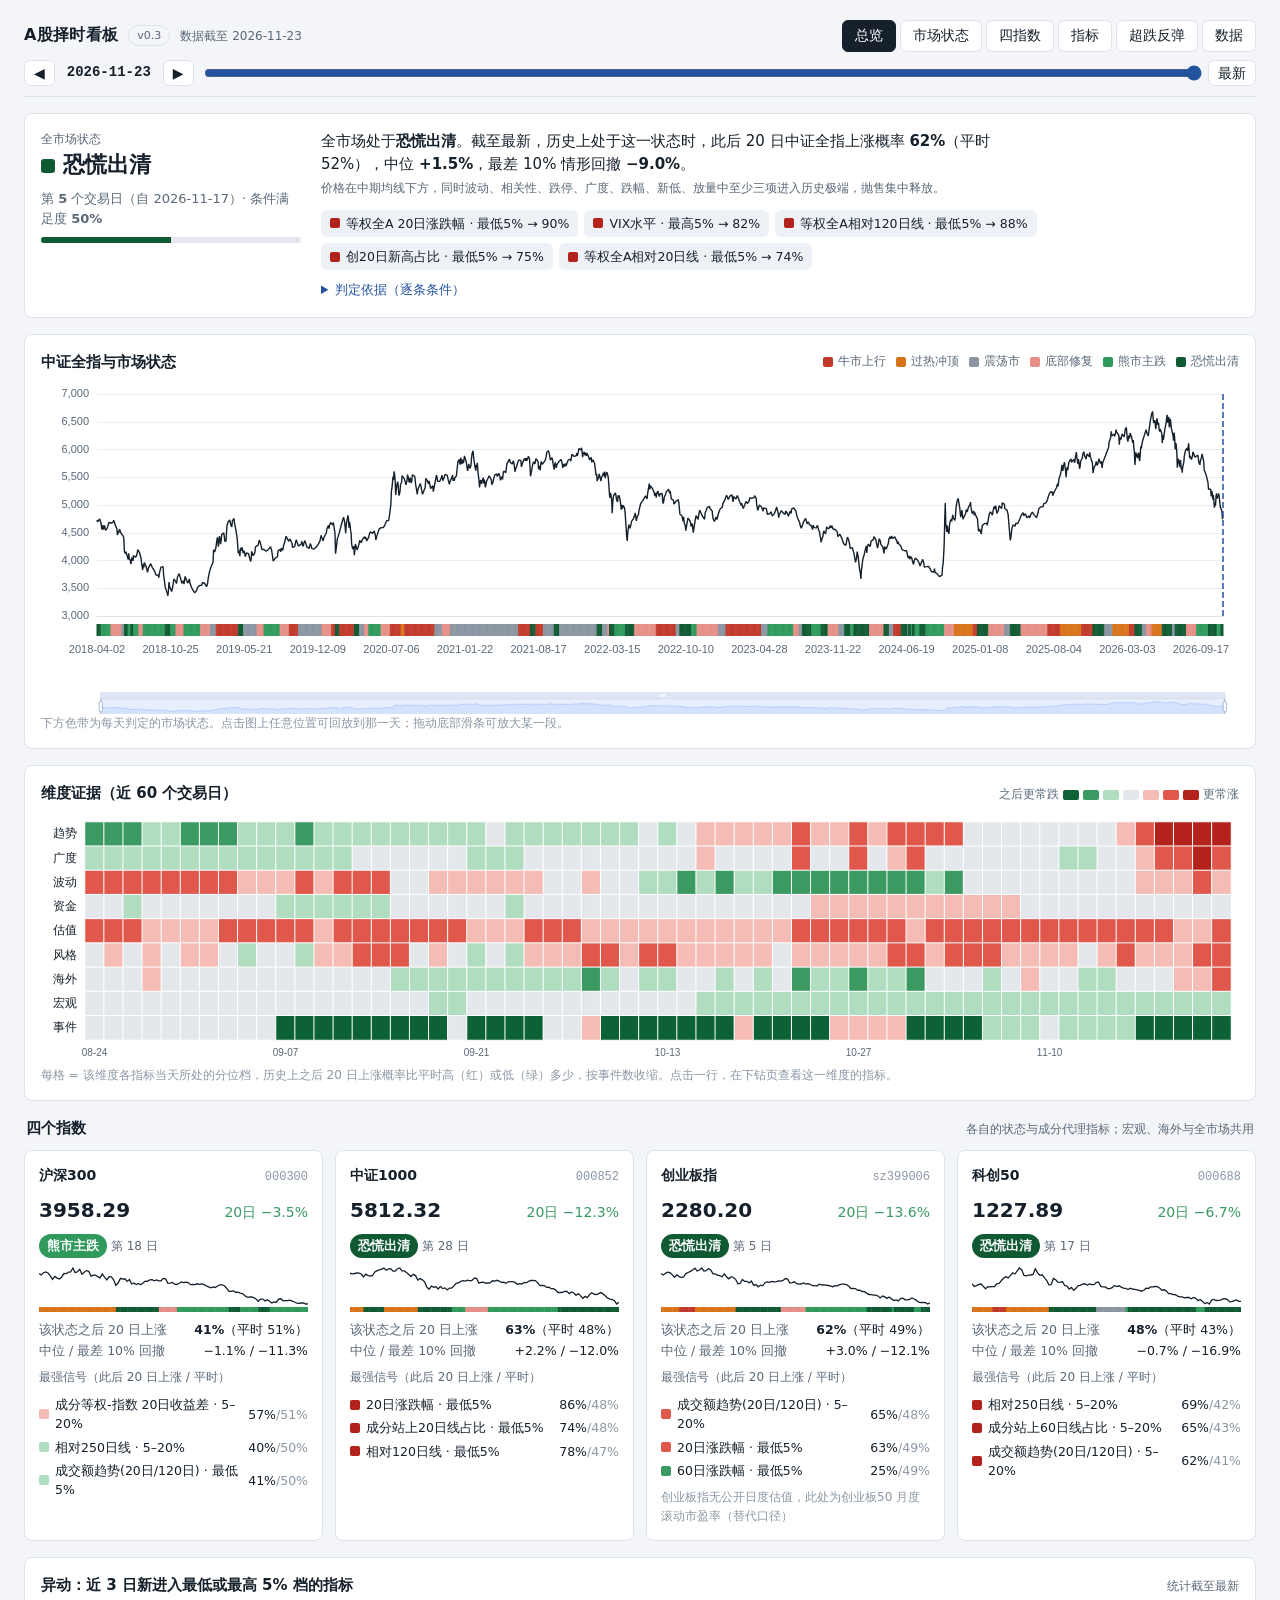
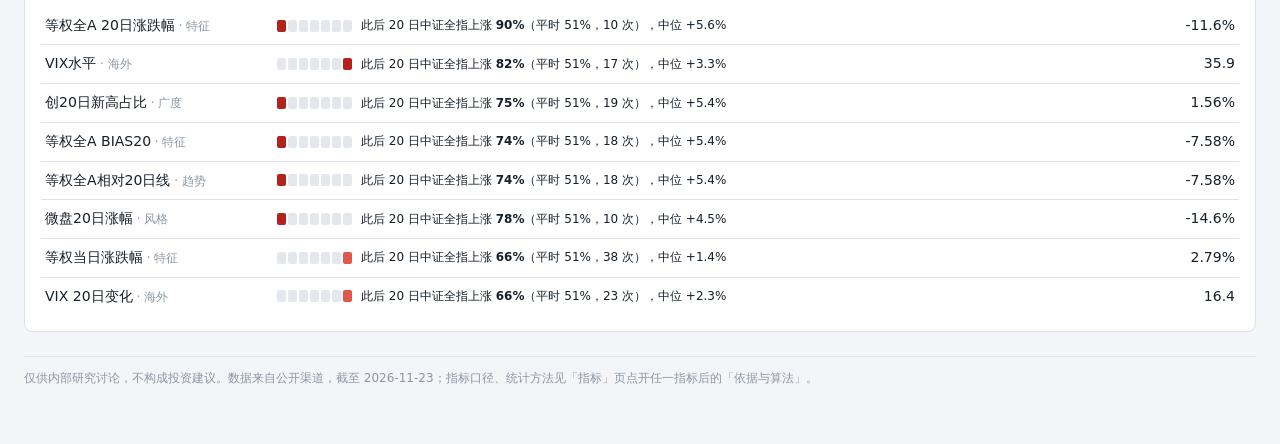
==== offline.html @ 50130720 "加入离线版 offline.html，网页顶部加“下载离线版” offline.html 是单文件（内嵌数据和图表库），下载后用浏览器直接打开，不需要联网。  Co-Authored-By: Clau" ====
<!doctype html>
<html lang="zh-CN"><head><meta charset="utf-8"><meta name="viewport" content="width=device-width, initial-scale=1, viewport-fit=cover"><title>A股择时看板</title>
<meta name="claude:viewport-fit-sides" content="cover">
<meta name="robots" content="noindex, nofollow">
<style>
/* Layout: 交易台晨会简报。顶部固定日期轨（回放滑块），总览 = 结论条 → 全市场走势与状态色带 → 维度证据热力图 → 四指数卡 → 异动；指标下钻为独立视图。
   页面初始 HTML 里已有当天的静态图（SVG），脚本正常时换成可交互的图。 */
:root {
  --bg: #f3f5f8; --panel: #ffffff; --ink: #15202b; --muted: #5a6877; --faint: #8b97a4; --line: #dde3ea; --hover: #eef2f7;
  --accent: #23529f;
  --up3: #b4231b; --up2: #e0574c; --up1: #f5bcb5; --flat: #e4e8ed; --dn1: #b0dcc0; --dn2: #3a9a62; --dn3: #0c6236;
  --st-bull: #c0392b; --st-overheat: #d9731a; --st-range: #8a95a1; --st-bottom_repair: #e58f86; --st-bear: #2f9a5c; --st-panic: #0f5a33;
  --font-ui: "PingFang SC", "Hiragino Sans GB", "Microsoft YaHei", "Noto Sans CJK SC", "Source Han Sans SC", system-ui, sans-serif;
  --font-num: "SF Mono", "Menlo", "Consolas", "Roboto Mono", ui-monospace, monospace;
  --r: 8px;
}
@media (prefers-color-scheme: dark) { :root:not([data-theme="light"]) {
  --bg: #0d1217; --panel: #151c24; --ink: #e5eaf0; --muted: #9aa7b4; --faint: #6c7a88; --line: #253140; --hover: #1c2530;
  --accent: #7fa6ea;
  --up3: #ff6a5c; --up2: #e0584c; --up1: #6e2c28; --flat: #26303b; --dn1: #1f4a34; --dn2: #36a067; --dn3: #6fd39b;
  --st-bull: #e0584c; --st-overheat: #e88a3a; --st-range: #7c8894; --st-bottom_repair: #c97b74; --st-bear: #36a067; --st-panic: #1f7a4a;
  color-scheme: dark } }
:root[data-theme="dark"] {
  --bg: #0d1217; --panel: #151c24; --ink: #e5eaf0; --muted: #9aa7b4; --faint: #6c7a88; --line: #253140; --hover: #1c2530;
  --accent: #7fa6ea;
  --up3: #ff6a5c; --up2: #e0584c; --up1: #6e2c28; --flat: #26303b; --dn1: #1f4a34; --dn2: #36a067; --dn3: #6fd39b;
  --st-bull: #e0584c; --st-overheat: #e88a3a; --st-range: #7c8894; --st-bottom_repair: #c97b74; --st-bear: #36a067; --st-panic: #1f7a4a;
  color-scheme: dark }
* { box-sizing: border-box }
body { background: var(--bg); color: var(--ink); font-family: var(--font-ui); font-size: 14px; line-height: 1.55;
  padding-left: max(16px, env(safe-area-inset-left, 0px)); padding-right: max(16px, env(safe-area-inset-right, 0px)); padding-block: 0 48px }
body::before { content: ""; position: fixed; inset: 0 0 auto; height: env(safe-area-inset-top, 0px); z-index: 10; background: var(--bg) }
.wrap { max-width: 1280px; margin: 0 auto; display: grid; gap: 16px }
main > section.wrap { width: 100%; max-width: none; margin: 0 }
.num { font-variant-numeric: tabular-nums }
.mono { font-family: var(--font-num); font-variant-numeric: tabular-nums }
.muted { color: var(--muted) } .faint { color: var(--faint) } .small { font-size: 12px }
h2 { font-size: 15px; font-weight: 600; margin: 0; text-wrap: balance }
.panel { background: var(--panel); border: 1px solid var(--line); border-radius: var(--r); padding: 16px; min-width: 0 }
.panel-head { display: flex; align-items: baseline; justify-content: space-between; gap: 12px; flex-wrap: wrap; margin-bottom: 10px }
button, select { font: inherit; color: inherit }
button:focus-visible, select:focus-visible, input:focus-visible, [tabindex]:focus-visible { outline: 2px solid var(--accent); outline-offset: 2px }
.svg-scroll { overflow-x: auto; -webkit-overflow-scrolling: touch }
.svg-scroll svg { display: block }

/* 提示条 */
.guard { max-width: 1280px; margin: 12px auto 0; border: 1px solid var(--up2); background: var(--panel); border-radius: var(--r); padding: 12px 16px; font-size: 13.5px }
.guard ul { margin: 6px 0; padding-left: 20px; font-family: var(--font-num); font-size: 12px; color: var(--muted) }
.static-note { max-width: 1280px; margin: 12px auto 0; font-size: 13px; color: var(--muted); border: 1px dashed var(--line); border-radius: var(--r); padding: 8px 12px }
.chart-err { font-size: 12.5px; color: var(--up3); padding: 6px 0 }

/* 日期轨 */
.rail { position: sticky; top: env(safe-area-inset-top, 0px); z-index: 5; background: var(--bg); padding-block: 12px 10px; border-bottom: 1px solid var(--line) }
.rail-inner { max-width: 1280px; margin: 0 auto; display: grid; gap: 8px }
.rail-top { display: flex; align-items: center; gap: 10px; flex-wrap: wrap }
.brand { font-weight: 700; font-size: 16px; letter-spacing: .02em }
.tag-draft { font-size: 11px; color: var(--muted); border: 1px solid var(--line); border-radius: 999px; padding: 1px 8px }
.dl-off { font-size: 12px; color: var(--accent); text-decoration: none; border: 1px solid var(--line); border-radius: 999px; padding: 1px 9px; white-space: nowrap }
.dl-off:hover { background: var(--hover) }
.tabs { display: flex; gap: 4px; margin-left: auto; flex-wrap: wrap }
.tabs button { border: 1px solid var(--line); background: var(--panel); border-radius: 6px; padding: 4px 12px; cursor: pointer }
.tabs button[aria-selected="true"] { background: var(--ink); color: var(--panel); border-color: var(--ink) }
.replay { display: grid; grid-template-columns: auto auto auto minmax(0, 1fr) auto; align-items: center; gap: 8px }
.replay .btn { border: 1px solid var(--line); background: var(--panel); border-radius: 6px; padding: 3px 9px; cursor: pointer; line-height: 1.3 }
.replay .btn:hover { background: var(--hover) }
.replay input[type=range] { width: 100%; accent-color: var(--accent) }
.date-label { font-family: var(--font-num); font-weight: 600; min-width: 92px; text-align: center }
.replay-flag { grid-column: 1 / -1; font-size: 12px; color: var(--accent) }
@media (max-width: 560px) {
  .rail { padding-block: 8px 6px }
  .rail-top .asof-txt, .tag-draft { display: none }
  .brand { font-size: 15px }
  .tabs { margin-left: 0; width: 100%; overflow-x: auto; flex-wrap: nowrap }
  .tabs button { padding: 2px 9px; font-size: 12.5px; white-space: nowrap }
  .replay { gap: 6px }
  .replay .btn { padding: 2px 7px }
  .date-label { min-width: 84px; font-size: 12.5px }
}

/* 结论条 */
.verdict { display: grid; grid-template-columns: minmax(0, 260px) minmax(0, 1fr); gap: 20px; align-items: start }
@media (max-width: 760px) { .verdict { grid-template-columns: 1fr } }
.state-chip { display: inline-flex; align-items: center; gap: 8px; font-size: 22px; font-weight: 700 }
.state-chip i { width: 14px; height: 14px; border-radius: 3px; display: inline-block }
.state-meta { margin-top: 6px; color: var(--muted); font-size: 13px }
.conf { height: 6px; background: var(--flat); border-radius: 3px; margin-top: 8px; overflow: hidden }
.conf b { display: block; height: 100% }
.lead { font-size: 15px; max-width: 72ch }
.tags { display: flex; flex-wrap: wrap; gap: 6px; margin-top: 10px }
.sig { display: inline-flex; align-items: center; gap: 6px; border-radius: 6px; padding: 3px 8px; font-size: 12.5px; border: 1px solid transparent; background: var(--hover) }
.js .sig { cursor: pointer }
.sig:hover { border-color: var(--line) }
.sw { width: 10px; height: 10px; border-radius: 2px; flex: none; display: inline-block }
details.why { margin-top: 10px; font-size: 13px }
details.why summary { cursor: pointer; color: var(--accent) }
.cl { display: grid; gap: 4px; margin-top: 8px }
.cl div { display: grid; grid-template-columns: 18px 1fr auto; gap: 6px; align-items: baseline }
.ok { color: var(--up3) } .no { color: var(--faint) }

/* 图 */
.chart { width: 100%; min-height: 120px }
.chart.mkt { height: 330px }
.chart.heat { height: 250px }
.chart.sm { height: 280px }
.chart.bars { height: 260px }
.static .chart { height: auto }
.legend { display: flex; flex-wrap: wrap; gap: 10px; font-size: 12px; color: var(--muted) }
.legend span { display: inline-flex; align-items: center; gap: 5px }
.legend i { width: 10px; height: 10px; border-radius: 2px; display: inline-block }
.ramp { display: inline-flex; align-items: center; gap: 4px; font-size: 12px; color: var(--muted); flex-wrap: wrap }
.ramp i { display: inline-block; width: 16px; height: 10px; border-radius: 2px }

/* 指数卡 */
.quad { display: grid; grid-template-columns: repeat(4, minmax(0, 1fr)); gap: 12px }
@media (max-width: 1100px) { .quad { grid-template-columns: repeat(2, minmax(0, 1fr)) } }
@media (max-width: 600px) { .quad { grid-template-columns: 1fr } }
.card { background: var(--panel); border: 1px solid var(--line); border-radius: var(--r); padding: 14px; display: grid; gap: 8px; align-content: start; min-width: 0 }
.card-top { display: flex; justify-content: space-between; align-items: baseline; gap: 8px }
.card-name { font-weight: 600 }
.big { font-size: 20px; font-weight: 600 }
.pill { display: inline-flex; align-items: center; gap: 6px; font-size: 12.5px; font-weight: 600; padding: 2px 8px; border-radius: 999px; color: #fff }
.kv { display: grid; grid-template-columns: auto 1fr; gap: 2px 10px; font-size: 12.5px; margin: 0 }
.kv dt { color: var(--muted) } .kv dd { margin: 0; text-align: right }
.spark { width: 100%; height: 46px; display: block }
.sigs { display: grid; gap: 4px; font-size: 12.5px }
.sigs div { display: grid; grid-template-columns: 10px minmax(0, 1fr) auto; gap: 6px; align-items: center }

/* 分位档标尺 */
.ruler { display: inline-grid; grid-template-columns: repeat(7, 9px); gap: 2px; vertical-align: middle }
.ruler i { height: 12px; border-radius: 2px; background: var(--flat) }
.ruler.lg { grid-template-columns: repeat(7, minmax(0, 1fr)); width: 100%; max-width: 360px }
.ruler.lg i { height: 22px; display: grid; place-items: center; font-size: 10.5px; color: var(--muted); font-style: normal }
.ruler.lg i.on { color: #fff; font-weight: 600 }

/* 异动 */
.mv { display: grid; grid-template-columns: minmax(0, 220px) 72px minmax(0, 1fr) auto; gap: 12px; align-items: center; padding: 8px 4px; border-top: 1px solid var(--line) }
.js .mv { cursor: pointer }
.mv:first-child { border-top: 0 }
.mv:hover { background: var(--hover) }
@media (max-width: 700px) { .mv { grid-template-columns: minmax(0, 1fr) auto; } .mv .mv-text { grid-column: 1 / -1 } .mv .mv-val { display: none } }
.empty { color: var(--muted); padding: 8px 0 }

/* 下钻 */
.drill-ctl { display: flex; flex-wrap: wrap; gap: 10px; align-items: center }
.drill-ctl select { border: 1px solid var(--line); background: var(--panel); border-radius: 6px; padding: 5px 8px; max-width: 100% }
.seg { display: inline-flex; border: 1px solid var(--line); border-radius: 6px; overflow: hidden }
.seg button { border: 0; background: var(--panel); padding: 4px 12px; cursor: pointer }
.seg button[aria-pressed="true"] { background: var(--accent); color: var(--panel) }
.dims { display: flex; flex-wrap: wrap; gap: 6px }
.dims button { border: 1px solid var(--line); background: var(--panel); border-radius: 999px; padding: 2px 10px; cursor: pointer; font-size: 12.5px }
.dims button[aria-pressed="true"] { border-color: var(--accent); color: var(--accent); font-weight: 600 }
.ihead { display: grid; grid-template-columns: minmax(0, 1fr) minmax(0, 360px); gap: 20px; align-items: start }
@media (max-width: 860px) { .ihead { grid-template-columns: 1fr } }
.iname { font-size: 20px; font-weight: 700 }
.ival { font-size: 28px; font-weight: 600; margin-top: 4px }
.reading { display: grid; gap: 6px; font-size: 13px }
.reading div { display: grid; grid-template-columns: 76px 1fr; gap: 8px }
.stars { color: var(--accent); letter-spacing: 2px }
.badge { font-size: 11px; border: 1px solid var(--accent); color: var(--accent); border-radius: 4px; padding: 0 5px; margin-left: 6px }
.grid2 { display: grid; grid-template-columns: minmax(0, 1fr) minmax(0, 1fr); gap: 16px }
@media (max-width: 860px) { .grid2 { grid-template-columns: 1fr } }
.method { white-space: pre-wrap; font-size: 12.5px; color: var(--muted); max-width: 90ch }
.section-title { font-size: 13px; color: var(--muted); padding: 0 2px }
.foot { max-width: 1280px; margin: 24px auto 0; font-size: 12px; color: var(--faint); border-top: 1px solid var(--line); padding-top: 12px }
/* 表格与新页面 */
.tw { overflow-x: auto; -webkit-overflow-scrolling: touch }
.tbl { border-collapse: collapse; width: 100%; font-size: 13px; font-variant-numeric: tabular-nums }
.tbl th, .tbl td { border-bottom: 1px solid var(--line); padding: 6px 8px; text-align: left; vertical-align: top }
.tbl th { color: var(--muted); font-weight: 600; white-space: nowrap; font-size: 12px }
.tbl.small-tbl { font-size: 12px }
.tbl.nowrap td, .tbl.nowrap th { white-space: nowrap; padding: 6px 4px; font-size: 11.5px }
.cks { display: grid; grid-template-columns: repeat(auto-fill, minmax(300px, 1fr)); gap: 12px }
.ck { border: 1px solid var(--line); border-radius: var(--r); padding: 10px 12px; display: grid; gap: 6px; align-content: start }
.ck.cur { border-color: var(--accent); box-shadow: inset 3px 0 0 var(--accent) }
.ck-head { display: flex; flex-wrap: wrap; gap: 8px; align-items: center }
.ck ul { list-style: none; margin: 0; padding: 0; display: grid; gap: 3px; font-size: 13px }
.ck li { display: grid; grid-template-columns: 16px minmax(0, 1fr) auto; gap: 6px; align-items: baseline }
.ck li.hit .mk { color: var(--up3) } .ck li.miss { color: var(--muted) } .ck li.miss .mk { color: var(--faint) }
.verdicts { margin: 0; padding-left: 0; list-style: none; display: grid; gap: 6px; font-size: 13.5px }
.ix { display: grid; gap: 10px }
.ix-head { display: flex; flex-wrap: wrap; gap: 10px; align-items: center }
.ix-head h3 { margin: 0; font-size: 17px }
.ix-grid { display: grid; grid-template-columns: minmax(0, 1.4fr) minmax(0, 1fr); gap: 18px }
@media (max-width: 1000px) { .ix-grid { grid-template-columns: 1fr } }
.ix h4 { margin: 4px 0 8px; font-size: 13.5px; color: var(--muted); font-weight: 600 }
.icards { display: grid; grid-template-columns: repeat(auto-fill, minmax(230px, 1fr)); gap: 10px }
.icard { background: var(--panel); border: 1px solid var(--line); border-radius: var(--r); padding: 10px 12px; display: grid; gap: 4px; align-content: start; min-width: 0 }
.js .icard { cursor: pointer } .icard:hover { border-color: var(--accent) }
.ic-top { display: flex; justify-content: space-between; gap: 6px; align-items: baseline }
.ic-name { font-weight: 600; font-size: 13.5px }
.ic-val { font-size: 18px; font-weight: 600 }
.ic-foot { display: flex; flex-wrap: wrap; gap: 6px; align-items: center }
.tag { font-size: 11px; border: 1px solid var(--line); border-radius: 4px; padding: 0 5px; color: var(--muted) }
.tag.acc { border-color: var(--accent); color: var(--accent) }
.mini { width: 100%; height: 28px; display: block }
.kpis { display: grid; grid-template-columns: repeat(auto-fit, minmax(160px, 1fr)); gap: 12px }
.filters { display: flex; flex-wrap: wrap; gap: 12px; align-items: center; font-size: 13px }
.page-note { font-size: 12.5px; color: var(--muted) }
details.box > summary { cursor: pointer; color: var(--accent); font-size: 13.5px }
h3 { font-size: 15px; margin: 0 }
.back { border: 1px solid var(--line); background: var(--panel); border-radius: 6px; padding: 3px 10px; cursor: pointer }
[hidden] { display: none !important }
@media (prefers-reduced-motion: reduce) { * { transition: none !important; animation: none !important } }
</style>
</head><body>
<div id="guard" class="guard" role="alert" hidden></div>
<script>
/* 守护脚本：只用最基础的写法，旧浏览器也能运行。主脚本出错、图表库没加载、或者没有画出来时，在顶部写明原因。 */
(function () {
  var errs = [];
  window.__dashErrors = errs;
  function esc(s) { return String(s).replace(/[&<>]/g, function (c) { return c === '&' ? '&amp;' : c === '<' ? '&lt;' : '&gt;'; }); }
  function show() {
    var g = document.getElementById('guard');
    if (!g) { return; }
    var li = '';
    for (var i = 0; i < errs.length && i < 6; i++) { li += '<li>' + esc(errs[i]) + '</li>'; }
    g.innerHTML = '<b>交互功能没有正常运行。</b>下面是当天的静态图表，回放和切换指标暂时不能用。原因：<ul>' + li +
      '</ul>请用最新版 Chrome 或 Edge 打开这个页面；如果仍然这样，请把这条提示截图发给我们。';
    g.removeAttribute('hidden');
  }
  window.__dashShowGuard = show;
  window.onerror = function (msg, src, line, col) { errs.push(String(msg) + (line ? '（第 ' + line + ' 行）' : '')); show(); };
  setTimeout(function () {
    if (window.__dashReady) { return; }
    if (!errs.length) { errs.push(typeof window.echarts === 'undefined' ? '图表库没有加载' : '页面脚本没有运行完成'); }
    show();
  }, 8000);
})();
</script>

<div class="rail">
  <div class="rail-inner">
    <div class="rail-top">
      <span class="brand">A股择时看板</span><span class="tag-draft">v0.3</span>
      <span class="muted small asof-txt">数据截至 2026-11-23</span>
      <div class="tabs" role="tablist" id="tabs" hidden>
        <button role="tab" id="tab-overview" aria-selected="true" data-view="overview">总览</button>
        <button role="tab" id="tab-state" aria-selected="false" data-view="state">市场状态</button>
        <button role="tab" id="tab-indices" aria-selected="false" data-view="indices">四指数</button>
        <button role="tab" id="tab-inds" aria-selected="false" data-view="inds">指标</button>
        <button role="tab" id="tab-oversold" aria-selected="false" data-view="oversold">超跌反弹</button>
        <button role="tab" id="tab-data" aria-selected="false" data-view="data">数据</button>
      </div>
    </div>
    <div class="replay" id="replay" hidden>
      <button class="btn" id="prev" aria-label="前一个交易日">◀</button>
      <span class="date-label" id="dlabel">2026-11-23</span>
      <button class="btn" id="next" aria-label="后一个交易日">▶</button>
      <input type="range" id="slider" min="0" max="1" value="1" aria-label="回放日期">
      <button class="btn" id="latest">最新</button>
      <span class="replay-flag" id="rflag" hidden>回放中：只用当天可得的数据，统计<b id="rq"></b></span>
    </div>
  </div>
</div>
<div class="static-note" id="staticnote">当前显示的是 <b>2026-11-23</b> 的静态图表。回放、悬浮提示和切换指标需要页面脚本运行：请用浏览器（Chrome / Edge 最新版）打开本页面。</div>

<main class="wrap static" id="main" style="margin-top:16px">
  <!-- 总览 -->
  <section id="view-overview" class="wrap">
    <div class="panel verdict">
      <div>
        <div class="small muted">全市场状态</div>
        <div class="state-chip" id="vchip"><i style="background:var(--st-panic)"></i>恐慌出清</div>
        <div class="state-meta" id="vmeta">第 <b class="num">5</b> 个交易日（自 2026-11-17）· 条件满足度 <b class="num">50%</b></div>
        <div class="conf" title="条件满足度"><b id="vconf" style="width:50%;background:var(--st-panic)"></b></div>
      </div>
      <div>
        <div class="lead" id="vlead">全市场处于<b>恐慌出清</b>。截至最新，历史上处于这一状态时，此后 20 日中证全指上涨概率 <b class="num">62%</b>（平时 52%），中位 <b class="num">+1.5%</b>，最差 10% 情形回撤 <b class="num">−9.0%</b>。<br><span class="small muted">价格在中期均线下方，同时波动、相关性、跌停、广度、跌幅、新低、放量中至少三项进入历史极端，抛售集中释放。</span></div>
        <div class="tags" id="vtags"><span class="sig" data-id="ret20_ew"><span class="sw" style="background:var(--up3)"></span>等权全A 20日涨跌幅 · 最低5% → 90%</span><span class="sig" data-id="vix_level"><span class="sw" style="background:var(--up3)"></span>VIX水平 · 最高5% → 82%</span><span class="sig" data-id="ew_ma120_pos"><span class="sw" style="background:var(--up3)"></span>等权全A相对120日线 · 最低5% → 88%</span><span class="sig" data-id="new_high_20"><span class="sw" style="background:var(--up3)"></span>创20日新高占比 · 最低5% → 75%</span><span class="sig" data-id="ew_ma20_pos"><span class="sw" style="background:var(--up3)"></span>等权全A相对20日线 · 最低5% → 74%</span></div>
        <details class="why" id="vwhy"><summary>判定依据（逐条条件）</summary><div class="cl" id="vcl"><div><span class="ok">✓</span><span>加权全A在60日线下方<span class="faint small">（必要）</span></span><span class="mono small">-0.119</span></div><div><span class="no">✗</span><span>全A 20日波动率处于近5年最高10%<span class="faint small">（可选）</span></span><span class="mono small">0.879</span></div><div><span class="ok">✓</span><span>个股平均相关性处于最高10%（同涨同跌）<span class="faint small">（可选）</span></span><span class="mono small">0.902</span></div><div><span class="no">✗</span><span>跌停占比处于最高5%<span class="faint small">（可选）</span></span><span class="mono small">0.287</span></div><div><span class="ok">✓</span><span>站上20日线占比处于最低10%<span class="faint small">（可选）</span></span><span class="mono small">0.025</span></div><div><span class="ok">✓</span><span>等权全A 20日涨跌幅处于最低10%<span class="faint small">（可选）</span></span><span class="mono small">0.031</span></div><div><span class="no">✗</span><span>创20日新低占比处于最高10%<span class="faint small">（可选）</span></span><span class="mono small">0.597</span></div><div><span class="no">✗</span><span>成交额相对20日均值放大到最高10%<span class="faint small">（可选）</span></span><span class="mono small">0.436</span></div><div class="small muted" style="grid-template-columns:1fr">必要条件全部满足，可选条件至少 3 项（当前 3 项）。</div></div></details>
      </div>
    </div>

    <div class="panel">
      <div class="panel-head"><h2>中证全指与市场状态</h2><div class="legend" id="slegend"><span><i style="background:var(--st-bull)"></i>牛市上行</span><span><i style="background:var(--st-overheat)"></i>过热冲顶</span><span><i style="background:var(--st-range)"></i>震荡市</span><span><i style="background:var(--st-bottom_repair)"></i>底部修复</span><span><i style="background:var(--st-bear)"></i>熊市主跌</span><span><i style="background:var(--st-panic)"></i>恐慌出清</span></div></div>
      <div id="cmkt" class="chart mkt"><div class="svg-scroll"><div style="min-width:640px"><svg viewBox="0 0 1100 300" width="100%" role="img" aria-label="中证全指走势与市场状态" style="display:block;font-size:11px"><line x1="56" x2="1086" y1="182.9" y2="182.9" style="stroke:var(--line)"/><text x="50" y="186.9" text-anchor="end" style="fill:var(--muted)">4,000</text><line x1="56" x2="1086" y1="121.6" y2="121.6" style="stroke:var(--line)"/><text x="50" y="125.6" text-anchor="end" style="fill:var(--muted)">5,000</text><line x1="56" x2="1086" y1="60.3" y2="60.3" style="stroke:var(--line)"/><text x="50" y="64.3" text-anchor="end" style="fill:var(--muted)">6,000</text><rect x="56.0" y="240" width="3.9" height="12" style="fill:var(--st-panic)"/><rect x="59.9" y="240" width="8.8" height="12" style="fill:var(--st-bear)"/><rect x="68.8" y="240" width="9.8" height="12" style="fill:var(--st-bottom_repair)"/><rect x="78.6" y="240" width="2.5" height="12" style="fill:var(--st-range)"/><rect x="81.1" y="240" width="3.4" height="12" style="fill:var(--st-panic)"/><rect x="84.5" y="240" width="2.5" height="12" style="fill:var(--st-bear)"/><rect x="87.0" y="240" width="2.5" height="12" style="fill:var(--st-panic)"/><rect x="89.4" y="240" width="4.9" height="12" style="fill:var(--st-bear)"/><rect x="94.3" y="240" width="3.9" height="12" style="fill:var(--st-bottom_repair)"/><rect x="98.3" y="240" width="20.1" height="12" style="fill:var(--st-bear)"/><rect x="118.4" y="240" width="4.9" height="12" style="fill:var(--st-panic)"/><rect x="123.3" y="240" width="4.9" height="12" style="fill:var(--st-bear)"/><rect x="128.2" y="240" width="7.4" height="12" style="fill:var(--st-bottom_repair)"/><rect x="135.6" y="240" width="15.2" height="12" style="fill:var(--st-bear)"/><rect x="150.8" y="240" width="8.8" height="12" style="fill:var(--st-bottom_repair)"/><rect x="159.7" y="240" width="5.4" height="12" style="fill:var(--st-range)"/><rect x="165.1" y="240" width="20.1" height="12" style="fill:var(--st-bull)"/><rect x="185.2" y="240" width="4.9" height="12" style="fill:var(--st-panic)"/><rect x="190.2" y="240" width="12.3" height="12" style="fill:var(--st-range)"/><rect x="202.4" y="240" width="6.4" height="12" style="fill:var(--st-bottom_repair)"/><rect x="208.8" y="240" width="14.7" height="12" style="fill:var(--st-bear)"/><rect x="223.6" y="240" width="8.4" height="12" style="fill:var(--st-bottom_repair)"/><rect x="231.9" y="240" width="8.4" height="12" style="fill:var(--st-bull)"/><rect x="240.3" y="240" width="21.6" height="12" style="fill:var(--st-range)"/><rect x="261.9" y="240" width="8.8" height="12" style="fill:var(--st-bottom_repair)"/><rect x="270.7" y="240" width="3.4" height="12" style="fill:var(--st-bull)"/><rect x="274.2" y="240" width="3.9" height="12" style="fill:var(--st-panic)"/><rect x="278.1" y="240" width="13.3" height="12" style="fill:var(--st-bull)"/><rect x="291.4" y="240" width="4.9" height="12" style="fill:var(--st-panic)"/><rect x="296.3" y="240" width="4.4" height="12" style="fill:var(--st-range)"/><rect x="300.7" y="240" width="3.9" height="12" style="fill:var(--st-bottom_repair)"/><rect x="304.7" y="240" width="11.3" height="12" style="fill:var(--st-bear)"/><rect x="316.0" y="240" width="8.4" height="12" style="fill:var(--st-bottom_repair)"/><rect x="324.3" y="240" width="9.8" height="12" style="fill:var(--st-bull)"/><rect x="334.1" y="240" width="3.4" height="12" style="fill:var(--st-overheat)"/><rect x="337.6" y="240" width="27.5" height="12" style="fill:var(--st-bull)"/><rect x="365.1" y="240" width="6.9" height="12" style="fill:var(--st-range)"/><rect x="372.0" y="240" width="7.4" height="12" style="fill:var(--st-bottom_repair)"/><rect x="379.3" y="240" width="62.4" height="12" style="fill:var(--st-range)"/><rect x="441.8" y="240" width="10.8" height="12" style="fill:var(--st-bull)"/><rect x="452.6" y="240" width="4.9" height="12" style="fill:var(--st-panic)"/><rect x="457.5" y="240" width="6.9" height="12" style="fill:var(--st-bull)"/><rect x="464.4" y="240" width="9.8" height="12" style="fill:var(--st-range)"/><rect x="474.2" y="240" width="4.9" height="12" style="fill:var(--st-panic)"/><rect x="479.1" y="240" width="34.4" height="12" style="fill:var(--st-range)"/><rect x="513.5" y="240" width="4.9" height="12" style="fill:var(--st-panic)"/><rect x="518.4" y="240" width="4.9" height="12" style="fill:var(--st-range)"/><rect x="523.3" y="240" width="1.5" height="12" style="fill:var(--st-bottom_repair)"/><rect x="524.8" y="240" width="4.9" height="12" style="fill:var(--st-panic)"/><rect x="529.7" y="240" width="9.8" height="12" style="fill:var(--st-bear)"/><rect x="539.5" y="240" width="8.4" height="12" style="fill:var(--st-panic)"/><rect x="547.9" y="240" width="19.7" height="12" style="fill:var(--st-bottom_repair)"/><rect x="567.6" y="240" width="18.2" height="12" style="fill:var(--st-bull)"/><rect x="585.7" y="240" width="3.4" height="12" style="fill:var(--st-range)"/><rect x="589.2" y="240" width="10.8" height="12" style="fill:var(--st-panic)"/><rect x="600.0" y="240" width="4.9" height="12" style="fill:var(--st-bear)"/><rect x="604.9" y="240" width="19.7" height="12" style="fill:var(--st-bottom_repair)"/><rect x="624.6" y="240" width="6.9" height="12" style="fill:var(--st-range)"/><rect x="631.4" y="240" width="32.4" height="12" style="fill:var(--st-bull)"/><rect x="663.9" y="240" width="5.9" height="12" style="fill:var(--st-range)"/><rect x="669.8" y="240" width="23.6" height="12" style="fill:var(--st-bear)"/><rect x="693.4" y="240" width="4.9" height="12" style="fill:var(--st-bottom_repair)"/><rect x="698.3" y="240" width="2.9" height="12" style="fill:var(--st-range)"/><rect x="701.2" y="240" width="8.4" height="12" style="fill:var(--st-panic)"/><rect x="709.6" y="240" width="8.8" height="12" style="fill:var(--st-bear)"/><rect x="718.4" y="240" width="6.4" height="12" style="fill:var(--st-panic)"/><rect x="724.8" y="240" width="9.8" height="12" style="fill:var(--st-bottom_repair)"/><rect x="734.6" y="240" width="4.9" height="12" style="fill:var(--st-range)"/><rect x="739.6" y="240" width="0.6" height="12" style="fill:var(--st-bear)"/><rect x="740.0" y="240" width="5.4" height="12" style="fill:var(--st-panic)"/><rect x="745.5" y="240" width="2.9" height="12" style="fill:var(--st-bear)"/><rect x="748.4" y="240" width="14.3" height="12" style="fill:var(--st-panic)"/><rect x="762.7" y="240" width="13.3" height="12" style="fill:var(--st-bottom_repair)"/><rect x="775.9" y="240" width="4.9" height="12" style="fill:var(--st-panic)"/><rect x="780.8" y="240" width="3.9" height="12" style="fill:var(--st-range)"/><rect x="784.8" y="240" width="6.9" height="12" style="fill:var(--st-bull)"/><rect x="791.6" y="240" width="5.9" height="12" style="fill:var(--st-panic)"/><rect x="797.5" y="240" width="0.6" height="12" style="fill:var(--st-range)"/><rect x="798.0" y="240" width="2.9" height="12" style="fill:var(--st-panic)"/><rect x="801.0" y="240" width="1.0" height="12" style="fill:var(--st-bear)"/><rect x="802.0" y="240" width="2.5" height="12" style="fill:var(--st-panic)"/><rect x="804.4" y="240" width="4.4" height="12" style="fill:var(--st-bear)"/><rect x="808.8" y="240" width="5.4" height="12" style="fill:var(--st-panic)"/><rect x="814.2" y="240" width="17.2" height="12" style="fill:var(--st-bear)"/><rect x="831.4" y="240" width="8.8" height="12" style="fill:var(--st-bottom_repair)"/><rect x="840.3" y="240" width="17.2" height="12" style="fill:var(--st-overheat)"/><rect x="857.5" y="240" width="3.9" height="12" style="fill:var(--st-bull)"/><rect x="861.4" y="240" width="10.3" height="12" style="fill:var(--st-panic)"/><rect x="871.7" y="240" width="14.3" height="12" style="fill:var(--st-bottom_repair)"/><rect x="886.0" y="240" width="5.4" height="12" style="fill:var(--st-range)"/><rect x="891.4" y="240" width="9.8" height="12" style="fill:var(--st-panic)"/><rect x="901.2" y="240" width="24.6" height="12" style="fill:var(--st-bottom_repair)"/><rect x="925.8" y="240" width="11.8" height="12" style="fill:var(--st-bull)"/><rect x="937.6" y="240" width="19.2" height="12" style="fill:var(--st-overheat)"/><rect x="956.8" y="240" width="10.3" height="12" style="fill:var(--st-bull)"/><rect x="967.1" y="240" width="10.8" height="12" style="fill:var(--st-panic)"/><rect x="977.9" y="240" width="7.4" height="12" style="fill:var(--st-range)"/><rect x="985.3" y="240" width="15.2" height="12" style="fill:var(--st-overheat)"/><rect x="1000.5" y="240" width="4.9" height="12" style="fill:var(--st-bull)"/><rect x="1005.4" y="240" width="6.9" height="12" style="fill:var(--st-panic)"/><rect x="1012.3" y="240" width="3.9" height="12" style="fill:var(--st-range)"/><rect x="1016.2" y="240" width="4.9" height="12" style="fill:var(--st-bottom_repair)"/><rect x="1021.1" y="240" width="9.3" height="12" style="fill:var(--st-overheat)"/><rect x="1030.5" y="240" width="9.3" height="12" style="fill:var(--st-panic)"/><rect x="1039.8" y="240" width="2.5" height="12" style="fill:var(--st-range)"/><rect x="1042.3" y="240" width="10.3" height="12" style="fill:var(--st-panic)"/><rect x="1052.6" y="240" width="9.3" height="12" style="fill:var(--st-bottom_repair)"/><rect x="1061.9" y="240" width="10.8" height="12" style="fill:var(--st-bear)"/><rect x="1072.7" y="240" width="7.9" height="12" style="fill:var(--st-panic)"/><rect x="1080.6" y="240" width="3.4" height="12" style="fill:var(--st-bear)"/><rect x="1084.0" y="240" width="2.5" height="12" style="fill:var(--st-panic)"/><polyline points="56.0,138.0 56.5,140.3 57.0,141.4 57.5,141.3 58.0,138.3 58.5,137.1 58.9,139.3 59.4,140.7 59.9,143.4 60.4,148.7 60.9,146.2 61.4,144.0 61.9,148.8 62.4,150.0 62.9,144.1 63.4,144.3 63.9,149.6 64.4,149.3 64.8,149.4 65.3,147.1 65.8,147.9 66.3,143.2 66.8,140.9 67.3,141.3 67.8,139.9 68.3,142.0 68.8,141.5 69.3,139.5 69.8,141.2 70.3,142.8 70.7,140.9 71.2,138.4 71.7,138.3 72.2,141.8 72.7,143.3 73.2,145.2 73.7,145.5 74.2,147.8 74.7,155.1 75.2,150.2 75.7,152.9 76.1,151.9 76.6,148.3 77.1,148.4 77.6,149.7 78.1,153.1 78.6,154.2 79.1,151.3 79.6,154.9 80.1,156.0 80.6,159.6 81.1,173.0 81.6,171.1 82.0,175.5 82.5,173.3 83.0,175.6 83.5,175.7 84.0,179.3 84.5,181.9 85.0,175.1 85.5,180.5 86.0,179.0 86.5,182.8 87.0,186.8 87.5,185.6 87.9,179.6 88.4,178.4 88.9,183.3 89.4,177.4 89.9,176.5 90.4,177.3 90.9,177.9 91.4,179.3 91.9,180.7 92.4,177.0 92.9,174.9 93.3,170.9 93.8,170.8 94.3,172.8 94.8,174.1 95.3,176.1 95.8,175.9 96.3,180.4 96.8,186.0 97.3,189.5 97.8,193.5 98.3,187.0 98.8,190.8 99.2,185.1 99.7,184.2 100.2,184.2 100.7,185.2 101.2,190.5 101.7,192.3 102.2,196.1 102.7,194.3 103.2,190.8 103.7,192.8 104.2,191.7 104.6,191.8 105.1,186.4 105.6,186.5 106.1,187.7 106.6,190.8 107.1,192.6 107.6,193.0 108.1,190.2 108.6,194.3 109.1,196.0 109.6,195.3 110.1,199.1 110.5,199.2 111.0,200.1 111.5,198.1 112.0,199.0 112.5,202.0 113.0,197.8 113.5,195.0 114.0,195.3 114.5,190.2 115.0,191.6 115.5,189.7 116.0,191.9 116.4,189.6 116.9,198.7 117.4,198.7 117.9,198.9 118.4,212.4 118.9,211.3 119.4,214.5 119.9,217.6 120.4,216.2 120.9,221.9 121.4,216.4 121.8,206.7 122.3,211.5 122.8,211.3 123.3,211.6 123.8,212.2 124.3,217.2 124.8,215.0 125.3,211.9 125.8,210.5 126.3,203.4 126.8,203.8 127.3,204.5 127.7,205.6 128.2,206.4 128.7,208.4 129.2,204.1 129.7,200.9 130.2,202.2 130.7,199.0 131.2,197.4 131.7,195.7 132.2,201.6 132.7,200.6 133.2,201.0 133.6,208.1 134.1,208.4 134.6,207.8 135.1,205.1 135.6,209.0 136.1,207.1 136.6,200.5 137.1,199.4 137.6,200.8 138.1,205.3 138.6,205.3 139.0,207.9 139.5,206.5 140.0,206.1 140.5,203.3 141.0,207.9 141.5,208.2 142.0,210.0 142.5,212.7 143.0,213.1 143.5,215.3 144.0,214.0 144.5,215.9 144.9,216.7 145.4,218.6 145.9,217.7 146.4,219.8 146.9,220.5 147.4,215.4 147.9,212.7 148.4,213.1 148.9,211.6 149.4,212.1 149.9,210.4 150.4,212.0 150.8,208.6 151.3,208.8 151.8,210.3 152.3,207.5 152.8,206.3 153.3,209.1 153.8,209.0 154.3,207.8 154.8,207.5 155.3,208.2 155.8,209.6 156.2,211.9 156.7,212.1 157.2,207.7 157.7,202.7 158.2,200.5 158.7,196.3 159.2,195.6 159.7,198.1 160.2,190.5 160.7,190.3 161.2,189.6 161.7,190.2 162.1,184.8 162.6,171.2 163.1,172.9 163.6,173.5 164.1,173.5 164.6,169.7 165.1,165.6 165.6,161.1 166.1,157.3 166.6,156.6 167.1,167.6 167.6,159.7 168.0,155.9 168.5,160.2 169.0,164.9 169.5,161.4 170.0,154.3 170.5,154.4 171.0,154.5 171.5,152.8 172.0,152.3 172.5,156.9 173.0,162.2 173.4,159.6 173.9,162.1 174.4,153.0 174.9,144.3 175.4,143.7 175.9,140.4 176.4,138.3 176.9,139.1 177.4,138.0 177.9,137.8 178.4,143.7 178.9,144.2 179.3,145.9 179.8,139.2 180.3,137.9 180.8,139.3 181.3,136.5 181.8,141.6 182.3,144.3 182.8,142.4 183.3,151.1 183.8,154.7 184.3,158.8 184.8,157.0 185.2,175.1 185.7,172.2 186.2,174.6 186.7,178.2 187.2,169.1 187.7,172.3 188.2,174.0 188.7,168.3 189.2,166.9 189.7,174.7 190.2,176.3 190.6,172.3 191.1,173.6 191.6,178.7 192.1,179.5 192.6,174.5 193.1,173.1 193.6,173.1 194.1,174.7 194.6,175.3 195.1,176.9 195.6,180.0 196.1,180.1 196.5,184.1 197.0,181.1 197.5,172.9 198.0,174.5 198.5,174.0 199.0,177.6 199.5,177.6 200.0,177.3 200.5,173.9 201.0,167.8 201.5,165.6 201.9,165.4 202.4,168.1 202.9,168.5 203.4,166.0 203.9,168.0 204.4,160.4 204.9,160.5 205.4,163.2 205.9,164.5 206.4,163.3 206.9,170.8 207.4,170.7 207.8,171.9 208.3,172.0 208.8,170.8 209.3,168.9 209.8,169.3 210.3,169.3 210.8,172.8 211.3,170.7 211.8,174.7 212.3,173.1 212.8,170.7 213.3,169.2 213.7,168.7 214.2,168.9 214.7,167.8 215.2,169.8 215.7,171.5 216.2,175.3 216.7,179.3 217.2,183.6 217.7,184.6 218.2,182.1 218.7,184.7 219.1,180.3 219.6,182.2 220.1,180.8 220.6,179.9 221.1,178.7 221.6,172.2 222.1,172.2 222.6,172.2 223.1,171.4 223.6,170.6 224.1,173.3 224.6,169.3 225.0,170.0 225.5,170.4 226.0,171.6 226.5,166.9 227.0,165.8 227.5,163.7 228.0,161.1 228.5,159.8 229.0,156.1 229.5,156.6 230.0,158.5 230.5,156.3 230.9,156.4 231.4,161.7 231.9,161.0 232.4,159.1 232.9,158.5 233.4,161.2 233.9,160.4 234.4,163.8 234.9,168.4 235.4,167.0 235.9,169.8 236.3,168.8 236.8,167.6 237.3,164.7 237.8,163.2 238.3,159.8 238.8,162.1 239.3,163.2 239.8,163.3 240.3,166.9 240.8,166.9 241.3,165.0 241.8,166.8 242.2,167.0 242.7,165.2 243.2,161.7 243.7,163.9 244.2,166.0 244.7,167.4 245.2,163.8 245.7,162.3 246.2,161.0 246.7,162.8 247.2,161.7 247.7,162.7 248.1,168.2 248.6,168.0 249.1,168.3 249.6,167.3 250.1,169.7 250.6,167.8 251.1,164.3 251.6,166.4 252.1,167.2 252.6,169.9 253.1,169.3 253.5,169.0 254.0,169.5 254.5,170.3 255.0,171.5 255.5,171.0 256.0,169.8 256.5,169.8 257.0,167.4 257.5,165.7 258.0,165.6 258.5,164.8 259.0,165.1 259.4,165.7 259.9,161.4 260.4,158.6 260.9,155.0 261.4,155.3 261.9,155.0 262.4,156.8 262.9,161.2 263.4,158.3 263.9,157.7 264.4,155.5 264.9,156.6 265.3,153.5 265.8,152.3 266.3,147.9 266.8,147.6 267.3,147.0 267.8,144.1 268.3,147.6 268.8,143.7 269.3,144.1 269.8,140.9 270.3,141.7 270.7,142.8 271.2,143.6 271.7,143.8 272.2,140.9 272.7,144.9 273.2,143.6 273.7,152.9 274.2,175.5 274.7,171.1 275.2,166.2 275.7,159.8 276.2,158.6 276.6,156.3 277.1,155.8 277.6,152.1 278.1,154.2 278.6,153.0 279.1,145.3 279.6,143.6 280.1,145.0 280.6,139.0 281.1,136.8 281.6,135.1 282.0,134.8 282.5,140.3 283.0,139.7 283.5,152.7 284.0,142.7 284.5,140.2 285.0,138.7 285.5,133.1 286.0,136.1 286.5,146.6 287.0,140.1 287.5,143.9 287.9,149.4 288.4,152.6 288.9,164.7 289.4,165.5 289.9,170.3 290.4,170.9 290.9,167.2 291.4,177.1 291.9,171.3 292.4,164.7 292.9,166.8 293.4,167.1 293.8,171.2 294.3,170.5 294.8,171.5 295.3,166.4 295.8,167.9 296.3,160.7 296.8,161.0 297.3,159.3 297.8,163.3 298.3,165.1 298.8,159.7 299.2,161.4 299.7,160.3 300.2,158.9 300.7,156.7 301.2,159.1 301.7,156.8 302.2,157.8 302.7,161.4 303.2,161.0 303.7,161.7 304.2,161.3 304.7,156.8 305.1,153.4 305.6,154.0 306.1,151.2 306.6,151.6 307.1,151.3 307.6,150.2 308.1,152.9 308.6,152.8 309.1,153.1 309.6,150.2 310.1,152.3 310.6,154.6 311.0,160.2 311.5,160.1 312.0,155.7 312.5,157.6 313.0,157.5 313.5,156.0 314.0,148.3 314.5,147.7 315.0,147.7 315.5,147.4 316.0,146.6 316.4,146.2 316.9,144.4 317.4,144.6 317.9,146.6 318.4,146.3 318.9,148.2 319.4,143.5 319.9,142.7 320.4,142.0 320.9,138.9 321.4,138.4 321.9,137.3 322.3,137.0 322.8,138.7 323.3,134.3 323.8,130.8 324.3,125.8 324.8,121.1 325.3,106.3 325.8,103.1 326.3,96.8 326.8,90.1 327.3,93.8 327.8,84.6 328.2,87.9 328.7,94.3 329.2,110.6 329.7,109.2 330.2,99.4 330.7,97.9 331.2,95.8 331.7,96.0 332.2,111.2 332.7,110.3 333.2,107.1 333.6,98.9 334.1,100.0 334.6,96.5 335.1,89.2 335.6,90.2 336.1,88.2 336.6,88.7 337.1,92.8 337.6,91.4 338.1,96.2 338.6,99.3 339.1,99.1 339.5,95.1 340.0,88.0 340.5,86.7 341.0,92.5 341.5,96.7 342.0,94.1 342.5,91.5 343.0,92.0 343.5,97.5 344.0,94.7 344.5,88.4 345.0,89.4 345.4,87.5 345.9,87.0 346.4,89.6 346.9,91.8 347.4,98.5 347.9,96.5 348.4,105.1 348.9,109.7 349.4,105.9 349.9,103.0 350.4,100.9 350.8,103.3 351.3,103.9 351.8,97.9 352.3,99.8 352.8,104.0 353.3,102.5 353.8,109.8 354.3,110.1 354.8,111.5 355.3,109.6 355.8,110.0 356.3,102.0 356.7,92.0 357.2,91.0 357.7,93.2 358.2,94.8 358.7,95.6 359.2,98.1 359.7,95.1 360.2,97.3 360.7,98.6 361.2,103.5 361.7,104.1 362.1,103.4 362.6,101.6 363.1,100.3 363.6,106.8 364.1,105.2 364.6,100.5 365.1,99.4 365.6,94.1 366.1,95.6 366.6,88.7 367.1,91.3 367.6,95.5 368.0,94.9 368.5,96.9 369.0,93.6 369.5,95.3 370.0,95.4 370.5,93.4 371.0,91.6 371.5,88.5 372.0,89.6 372.5,94.7 373.0,95.1 373.5,92.7 373.9,94.0 374.4,87.8 374.9,87.5 375.4,88.0 375.9,87.0 376.4,89.0 376.9,89.4 377.4,94.7 377.9,94.6 378.4,98.8 378.9,95.7 379.3,95.0 379.8,95.7 380.3,91.9 380.8,93.0 381.3,88.6 381.8,94.9 382.3,92.1 382.8,94.9 383.3,91.8 383.8,91.9 384.3,93.7 384.8,89.4 385.2,83.5 385.7,77.9 386.2,73.7 386.7,73.1 387.2,71.3 387.7,72.3 388.2,77.0 388.7,69.4 389.2,71.8 389.7,76.5 390.2,76.2 390.7,71.5 391.1,75.3 391.6,72.3 392.1,67.3 392.6,67.3 393.1,66.3 393.6,73.1 394.1,72.2 394.6,80.8 395.1,83.8 395.6,80.6 396.1,76.1 396.5,78.3 397.0,81.1 397.5,83.1 398.0,78.5 398.5,70.9 399.0,65.3 399.5,64.5 400.0,61.7 400.5,68.6 401.0,70.1 401.5,77.0 402.0,76.8 402.4,83.7 402.9,77.2 403.4,80.8 403.9,75.0 404.4,84.1 404.9,84.3 405.4,94.2 405.9,102.1 406.4,101.9 406.9,93.9 407.4,92.8 407.9,98.2 408.3,95.2 408.8,93.5 409.3,91.3 409.8,97.7 410.3,93.6 410.8,97.2 411.3,102.0 411.8,102.1 412.3,95.5 412.8,94.8 413.3,93.2 413.7,95.0 414.2,91.7 414.7,89.4 415.2,89.2 415.7,90.4 416.2,90.4 416.7,93.5 417.2,99.2 417.7,100.1 418.2,96.5 418.7,98.1 419.2,95.8 419.6,88.9 420.1,89.3 420.6,89.0 421.1,88.7 421.6,87.2 422.1,90.1 422.6,90.0 423.1,88.0 423.6,86.5 424.1,88.2 424.6,90.3 425.1,94.3 425.5,93.7 426.0,92.6 426.5,90.2 427.0,93.4 427.5,87.1 428.0,84.1 428.5,83.4 429.0,84.1 429.5,83.9 430.0,85.9 430.5,84.1 430.9,76.5 431.4,76.0 431.9,74.0 432.4,74.7 432.9,72.0 433.4,71.0 433.9,74.6 434.4,76.2 434.9,74.4 435.4,73.7 435.9,76.3 436.4,75.8 436.8,72.7 437.3,75.3 437.8,78.7 438.3,84.9 438.8,82.1 439.3,80.5 439.8,79.2 440.3,77.1 440.8,75.0 441.3,75.9 441.8,71.8 442.2,70.1 442.7,73.4 443.2,70.4 443.7,72.4 444.2,79.4 444.7,77.4 445.2,78.0 445.7,73.7 446.2,75.7 446.7,75.5 447.2,70.1 447.7,68.8 448.1,72.6 448.6,69.8 449.1,72.8 449.6,72.6 450.1,72.2 450.6,67.9 451.1,66.5 451.6,70.5 452.1,79.0 452.6,89.9 453.1,92.0 453.6,83.6 454.0,84.3 454.5,77.0 455.0,78.7 455.5,73.7 456.0,75.7 456.5,76.3 457.0,73.4 457.5,70.3 458.0,70.0 458.5,71.1 459.0,72.2 459.4,73.8 459.9,81.9 460.4,78.4 460.9,79.0 461.4,83.2 461.9,76.8 462.4,73.4 462.9,71.5 463.4,76.6 463.9,75.2 464.4,74.8 464.9,75.0 465.3,74.9 465.8,72.6 466.3,74.5 466.8,68.7 467.3,63.7 467.8,63.7 468.3,63.1 468.8,61.5 469.3,61.4 469.8,65.1 470.3,65.8 470.8,72.1 471.2,70.8 471.7,71.0 472.2,69.2 472.7,72.0 473.2,76.0 473.7,75.4 474.2,82.4 474.7,77.2 475.2,74.4 475.7,75.1 476.2,80.6 476.6,77.2 477.1,77.1 477.6,76.2 478.1,76.4 478.6,73.4 479.1,73.8 479.6,73.6 480.1,74.0 480.6,71.3 481.1,72.4 481.6,76.2 482.1,80.6 482.5,76.2 483.0,75.4 483.5,79.0 484.0,79.4 484.5,75.6 485.0,78.5 485.5,77.2 486.0,75.3 486.5,76.4 487.0,72.1 487.5,71.2 488.0,72.2 488.4,73.6 488.9,71.0 489.4,73.3 489.9,69.3 490.4,65.5 490.9,65.6 491.4,65.7 491.9,66.6 492.4,67.9 492.9,67.2 493.4,66.9 493.8,66.0 494.3,67.2 494.8,64.2 495.3,67.2 495.8,68.3 496.3,62.7 496.8,59.3 497.3,59.7 497.8,57.6 498.3,58.9 498.8,60.8 499.3,58.4 499.7,63.3 500.2,68.8 500.7,65.2 501.2,64.1 501.7,62.8 502.2,66.6 502.7,66.6 503.2,64.0 503.7,67.3 504.2,64.2 504.7,62.1 505.2,62.8 505.6,68.3 506.1,69.1 506.6,71.8 507.1,70.1 507.6,73.3 508.1,69.0 508.6,74.4 509.1,75.8 509.6,71.7 510.1,71.1 510.6,73.5 511.0,75.2 511.5,79.0 512.0,78.4 512.5,89.0 513.0,86.7 513.5,95.0 514.0,96.7 514.5,91.9 515.0,91.5 515.5,87.2 516.0,88.2 516.5,92.7 516.9,95.1 517.4,91.5 517.9,89.6 518.4,88.9 518.9,87.0 519.4,85.9 519.9,89.8 520.4,84.7 520.9,92.0 521.4,88.7 521.9,87.6 522.4,85.5 522.8,87.0 523.3,88.9 523.8,93.1 524.3,101.8 524.8,110.3 525.3,113.7 525.8,108.1 526.3,106.4 526.8,115.6 527.3,130.5 527.8,119.1 528.2,113.3 528.7,110.6 529.2,109.3 529.7,109.8 530.2,108.3 530.7,110.9 531.2,115.3 531.7,116.8 532.2,118.3 532.7,110.9 533.2,113.3 533.7,111.1 534.1,111.3 534.6,116.9 535.1,116.8 535.6,126.7 536.1,121.5 536.6,125.7 537.1,122.0 537.6,124.2 538.1,124.2 538.6,124.8 539.1,129.7 539.5,138.1 540.0,138.8 540.5,156.4 541.0,161.4 541.5,152.0 542.0,152.2 542.5,143.2 543.0,141.4 543.5,147.3 544.0,146.9 544.5,143.0 545.0,139.8 545.4,139.7 545.9,137.6 546.4,138.7 546.9,136.3 547.4,136.6 547.9,135.2 548.4,130.3 548.9,129.7 549.4,139.1 549.9,135.8 550.4,134.3 550.9,134.2 551.3,131.7 551.8,127.6 552.3,127.4 552.8,125.8 553.3,119.9 553.8,119.7 554.3,117.8 554.8,122.0 555.3,116.7 555.8,118.0 556.3,116.4 556.7,114.7 557.2,115.0 557.7,111.4 558.2,109.3 558.7,110.7 559.2,114.8 559.7,108.8 560.2,105.1 560.7,101.8 561.2,97.9 561.7,104.3 562.2,100.1 562.6,101.0 563.1,98.2 563.6,99.3 564.1,103.6 564.6,101.4 565.1,102.7 565.6,107.4 566.1,111.3 566.6,109.6 567.1,108.4 567.6,113.4 568.1,108.7 568.5,108.5 569.0,106.1 569.5,108.9 570.0,109.6 570.5,112.3 571.0,109.2 571.5,108.8 572.0,107.8 572.5,110.9 573.0,108.9 573.5,117.4 573.9,120.0 574.4,117.3 574.9,112.9 575.4,111.2 575.9,110.3 576.4,111.9 576.9,106.6 577.4,107.6 577.9,106.8 578.4,106.0 578.9,104.1 579.4,105.3 579.8,108.7 580.3,106.2 580.8,106.5 581.3,114.8 581.8,113.8 582.3,114.9 582.8,114.7 583.3,116.1 583.8,120.5 584.3,122.6 584.8,121.9 585.3,121.6 585.7,117.5 586.2,116.6 586.7,118.6 587.2,116.2 587.7,115.6 588.2,118.9 588.7,124.5 589.2,131.6 589.7,133.3 590.2,131.3 590.7,132.1 591.1,133.7 591.6,136.9 592.1,139.7 592.6,134.6 593.1,141.2 593.6,141.4 594.1,144.2 594.6,149.9 595.1,148.6 595.6,142.7 596.1,143.0 596.6,136.2 597.0,134.4 597.5,134.1 598.0,137.7 598.5,139.3 599.0,139.6 599.5,145.3 600.0,145.9 600.5,142.1 601.0,143.6 601.5,152.1 602.0,152.3 602.5,144.0 602.9,140.5 603.4,141.0 603.9,133.4 604.4,132.6 604.9,133.9 605.4,135.4 605.9,137.5 606.4,132.8 606.9,133.2 607.4,127.4 607.9,129.4 608.3,129.6 608.8,131.2 609.3,132.0 609.8,133.9 610.3,134.3 610.8,134.5 611.3,135.2 611.8,137.3 612.3,130.5 612.8,130.3 613.3,127.6 613.8,128.1 614.2,124.2 614.7,123.8 615.2,124.2 615.7,124.8 616.2,123.2 616.7,125.5 617.2,126.7 617.7,126.9 618.2,126.5 618.7,127.9 619.2,133.4 619.6,136.9 620.1,137.9 620.6,139.8 621.1,140.6 621.6,137.6 622.1,135.0 622.6,136.8 623.1,137.7 623.6,136.5 624.1,132.9 624.6,132.5 625.1,128.5 625.5,128.0 626.0,126.0 626.5,125.8 627.0,127.2 627.5,126.9 628.0,124.1 628.5,120.2 629.0,120.2 629.5,120.0 630.0,118.0 630.5,115.7 631.0,113.5 631.4,114.7 631.9,110.8 632.4,111.0 632.9,112.8 633.4,115.5 633.9,114.4 634.4,116.1 634.9,111.7 635.4,113.0 635.9,110.1 636.4,109.8 636.8,110.5 637.3,114.9 637.8,118.2 638.3,112.3 638.8,111.1 639.3,112.4 639.8,113.1 640.3,115.1 640.8,116.9 641.3,114.5 641.8,111.2 642.3,112.1 642.7,111.7 643.2,112.1 643.7,117.5 644.2,117.2 644.7,117.8 645.2,122.0 645.7,119.7 646.2,122.2 646.7,121.1 647.2,125.4 647.7,123.6 648.2,124.8 648.6,121.0 649.1,119.5 649.6,117.6 650.1,117.9 650.6,118.2 651.1,119.9 651.6,120.3 652.1,119.1 652.6,117.1 653.1,113.7 653.6,113.9 654.0,114.0 654.5,111.6 655.0,114.2 655.5,113.9 656.0,113.0 656.5,115.1 657.0,113.5 657.5,111.3 658.0,111.3 658.5,113.4 659.0,114.0 659.5,121.4 659.9,124.1 660.4,127.6 660.9,126.8 661.4,125.7 661.9,121.7 662.4,121.0 662.9,123.0 663.4,120.3 663.9,123.7 664.4,124.6 664.9,124.6 665.4,128.4 665.8,124.8 666.3,126.9 666.8,126.7 667.3,126.2 667.8,126.7 668.3,125.6 668.8,129.3 669.3,131.8 669.8,132.4 670.3,131.3 670.8,132.3 671.2,131.3 671.7,133.0 672.2,132.3 672.7,129.1 673.2,129.5 673.7,133.9 674.2,134.2 674.7,133.9 675.2,132.2 675.7,131.1 676.2,129.8 676.7,129.5 677.1,126.4 677.6,123.7 678.1,124.7 678.6,125.2 679.1,130.6 679.6,135.7 680.1,132.1 680.6,132.9 681.1,132.7 681.6,130.2 682.1,127.7 682.6,126.8 683.0,129.1 683.5,130.4 684.0,131.9 684.5,131.1 685.0,129.0 685.5,132.0 686.0,128.3 686.5,128.4 687.0,130.0 687.5,130.7 688.0,131.1 688.4,134.1 688.9,134.4 689.4,135.1 689.9,128.6 690.4,129.7 690.9,131.0 691.4,126.2 691.9,124.1 692.4,124.8 692.9,126.1 693.4,124.7 693.9,123.6 694.3,125.6 694.8,126.6 695.3,128.4 695.8,127.8 696.3,133.9 696.8,134.5 697.3,136.0 697.8,138.6 698.3,136.6 698.8,141.0 699.3,144.3 699.8,142.4 700.2,147.4 700.7,146.1 701.2,149.2 701.7,146.2 702.2,140.6 702.7,140.0 703.2,141.7 703.7,140.6 704.2,136.3 704.7,138.2 705.2,138.0 705.6,142.4 706.1,142.8 706.6,140.1 707.1,140.4 707.6,143.0 708.1,143.9 708.6,144.6 709.1,143.4 709.6,144.9 710.1,146.6 710.6,148.7 711.1,143.7 711.5,145.2 712.0,146.6 712.5,145.6 713.0,144.8 713.5,145.5 714.0,146.9 714.5,146.3 715.0,144.0 715.5,146.1 716.0,148.6 716.5,148.2 716.9,151.5 717.4,155.9 717.9,158.2 718.4,162.9 718.9,160.0 719.4,157.8 719.9,156.8 720.4,152.9 720.9,150.2 721.4,151.3 721.9,151.5 722.4,153.6 722.8,150.8 723.3,146.1 723.8,145.9 724.3,145.9 724.8,146.7 725.3,148.1 725.8,147.0 726.3,146.0 726.8,144.3 727.3,146.9 727.8,146.0 728.3,144.4 728.7,145.0 729.2,148.1 729.7,146.1 730.2,148.7 730.7,149.7 731.2,148.6 731.7,150.6 732.2,150.9 732.7,150.3 733.2,151.3 733.7,156.5 734.1,155.6 734.6,156.1 735.1,156.3 735.6,153.9 736.1,153.3 736.6,156.6 737.1,157.8 737.6,159.0 738.1,161.4 738.6,161.2 739.1,164.5 739.6,162.4 740.0,163.9 740.5,163.6 741.0,166.3 741.5,165.0 742.0,159.6 742.5,157.0 743.0,159.0 743.5,159.8 744.0,161.8 744.5,165.0 745.0,169.5 745.5,168.8 745.9,170.4 746.4,167.5 746.9,168.8 747.4,169.2 747.9,168.9 748.4,175.1 748.9,173.9 749.4,175.7 749.9,185.0 750.4,183.1 750.9,179.7 751.3,173.0 751.8,174.2 752.3,178.9 752.8,184.7 753.3,190.6 753.8,191.7 754.3,197.3 754.8,203.4 755.3,193.5 755.8,189.4 756.3,183.8 756.8,180.4 757.2,179.4 757.7,176.8 758.2,173.7 758.7,171.4 759.2,171.7 759.7,166.8 760.2,174.6 760.7,167.5 761.2,165.4 761.7,164.7 762.2,165.3 762.7,165.3 763.1,167.6 763.6,165.4 764.1,161.3 764.6,160.3 765.1,160.9 765.6,162.1 766.1,160.1 766.6,156.5 767.1,158.3 767.6,156.9 768.1,157.1 768.5,160.2 769.0,164.0 769.5,163.7 770.0,169.3 770.5,166.0 771.0,163.9 771.5,158.8 772.0,159.9 772.5,161.2 773.0,164.9 773.5,163.6 774.0,167.1 774.4,166.6 774.9,168.5 775.4,167.6 775.9,175.2 776.4,167.5 776.9,167.4 777.4,169.0 777.9,170.4 778.4,171.7 778.9,169.0 779.4,168.5 779.9,164.2 780.3,159.6 780.8,161.2 781.3,156.7 781.8,156.2 782.3,159.1 782.8,155.8 783.3,156.9 783.8,158.4 784.3,158.0 784.8,160.4 785.3,159.9 785.7,156.9 786.2,155.7 786.7,157.5 787.2,157.1 787.7,161.6 788.2,164.4 788.7,161.9 789.2,164.2 789.7,163.8 790.2,165.2 790.7,165.3 791.2,166.7 791.6,165.4 792.1,168.2 792.6,171.3 793.1,171.1 793.6,171.6 794.1,170.6 794.6,172.1 795.1,171.3 795.6,171.8 796.1,170.2 796.6,172.0 797.0,175.3 797.5,175.6 798.0,180.1 798.5,181.5 799.0,177.9 799.5,181.4 800.0,180.5 800.5,178.6 801.0,179.5 801.5,180.9 802.0,184.2 802.5,183.6 802.9,187.3 803.4,183.6 803.9,184.8 804.4,180.4 804.9,180.7 805.4,181.9 805.9,180.9 806.4,182.1 806.9,181.1 807.4,180.3 807.9,180.9 808.4,186.6 808.8,189.1 809.3,189.6 809.8,187.4 810.3,188.2 810.8,188.7 811.3,181.7 811.8,182.7 812.3,185.6 812.8,190.0 813.3,188.3 813.8,188.3 814.2,188.5 814.7,189.7 815.2,190.6 815.7,189.6 816.2,191.6 816.7,189.4 817.2,189.9 817.7,189.5 818.2,192.4 818.7,193.3 819.2,195.1 819.7,194.8 820.1,194.3 820.6,196.5 821.1,196.9 821.6,195.6 822.1,191.8 822.6,196.0 823.1,194.6 823.6,196.0 824.1,194.9 824.6,197.8 825.1,199.7 825.6,199.3 826.0,199.9 826.5,200.7 827.0,202.5 827.5,202.3 828.0,199.4 828.5,199.6 829.0,199.1 829.5,189.8 830.0,186.8 830.5,177.0 831.0,164.9 831.4,139.6 831.9,119.3 832.4,142.3 832.9,141.8 833.4,151.4 833.9,144.3 834.4,150.7 834.9,151.3 835.4,153.4 835.9,143.2 836.4,140.2 836.9,138.2 837.3,137.2 837.8,139.6 838.3,135.9 838.8,132.5 839.3,136.1 839.8,136.6 840.3,134.2 840.8,138.6 841.3,133.7 841.8,125.1 842.3,124.9 842.8,117.2 843.2,118.6 843.7,114.3 844.2,118.0 844.7,117.2 845.2,124.7 845.7,130.9 846.2,135.0 846.7,130.5 847.2,127.3 847.7,127.0 848.2,137.2 848.6,137.0 849.1,138.8 849.6,133.5 850.1,135.2 850.6,131.0 851.1,126.7 851.6,126.4 852.1,129.3 852.6,127.8 853.1,124.3 853.6,125.3 854.1,123.0 854.5,121.2 855.0,118.3 855.5,124.8 856.0,127.2 856.5,131.1 857.0,129.2 857.5,128.9 858.0,128.2 858.5,133.1 859.0,129.7 859.5,132.0 860.0,130.3 860.4,129.9 860.9,130.2 861.4,136.9 861.9,144.6 862.4,150.8 862.9,151.7 863.4,148.1 863.9,148.6 864.4,148.7 864.9,153.8 865.4,153.9 865.8,144.1 866.3,145.9 866.8,144.9 867.3,143.9 867.8,142.2 868.3,141.8 868.8,144.4 869.3,144.7 869.8,141.6 870.3,144.1 870.8,143.7 871.3,138.2 871.7,134.1 872.2,131.4 872.7,132.7 873.2,129.2 873.7,131.1 874.2,129.3 874.7,127.7 875.2,132.6 875.7,128.1 876.2,127.4 876.7,123.2 877.1,123.4 877.6,125.9 878.1,122.4 878.6,122.6 879.1,131.0 879.6,130.6 880.1,128.8 880.6,127.4 881.1,122.5 881.6,123.8 882.1,124.0 882.6,122.8 883.0,122.8 883.5,125.5 884.0,119.3 884.5,119.0 885.0,117.9 885.5,118.8 886.0,120.7 886.5,125.8 887.0,126.6 887.5,127.8 888.0,127.4 888.5,127.3 888.9,129.6 889.4,132.2 889.9,131.1 890.4,130.9 890.9,133.3 891.4,160.5 891.9,157.8 892.4,153.1 892.9,147.9 893.4,145.9 893.9,143.5 894.3,143.9 894.8,145.3 895.3,145.0 895.8,145.1 896.3,141.9 896.8,142.1 897.3,141.2 897.8,142.5 898.3,142.0 898.8,143.7 899.3,143.1 899.8,142.0 900.2,136.8 900.7,135.3 901.2,133.4 901.7,135.5 902.2,131.8 902.7,131.9 903.2,129.9 903.7,133.4 904.2,133.5 904.7,133.1 905.2,131.2 905.7,131.0 906.1,132.8 906.6,135.6 907.1,135.3 907.6,136.2 908.1,136.9 908.6,133.5 909.1,136.0 909.6,134.6 910.1,132.6 910.6,131.4 911.1,131.7 911.5,129.5 912.0,131.6 912.5,129.8 913.0,129.6 913.5,133.1 914.0,131.5 914.5,131.9 915.0,132.0 915.5,135.6 916.0,136.6 916.5,134.2 917.0,129.7 917.4,125.7 917.9,126.7 918.4,126.9 918.9,124.4 919.4,123.6 919.9,124.8 920.4,123.0 920.9,123.5 921.4,123.7 921.9,120.4 922.4,121.1 922.9,120.0 923.3,118.8 923.8,118.4 924.3,119.0 924.8,118.9 925.3,116.0 925.8,114.8 926.3,112.0 926.8,110.1 927.3,111.0 927.8,107.5 928.3,108.0 928.7,107.0 929.2,105.5 929.7,106.8 930.2,111.2 930.7,111.7 931.2,109.4 931.7,106.9 932.2,104.9 932.7,105.0 933.2,105.7 933.7,102.6 934.2,101.5 934.6,98.1 935.1,100.9 935.6,96.3 936.1,91.8 936.6,91.9 937.1,88.7 937.6,89.1 938.1,83.5 938.6,77.3 939.1,77.7 939.6,83.9 940.1,78.5 940.5,77.2 941.0,74.4 941.5,79.6 942.0,83.8 942.5,90.8 943.0,82.2 943.5,79.8 944.0,83.0 944.5,82.3 945.0,74.4 945.5,75.0 945.9,74.7 946.4,73.1 946.9,70.7 947.4,74.6 947.9,75.7 948.4,73.9 948.9,76.1 949.4,71.2 949.9,70.6 950.4,74.9 950.9,70.1 951.4,67.9 951.8,63.2 952.3,69.1 952.8,70.5 953.3,76.1 953.8,70.9 954.3,72.5 954.8,81.6 955.3,78.8 955.8,73.2 956.3,74.7 956.8,74.2 957.2,69.9 957.7,65.6 958.2,66.8 958.7,62.7 959.2,66.5 959.7,68.4 960.2,67.1 960.7,70.8 961.2,69.6 961.7,65.3 962.2,66.2 962.7,64.8 963.1,66.7 963.6,68.1 964.1,63.5 964.6,68.1 965.1,68.6 965.6,71.9 966.1,72.9 966.6,75.2 967.1,86.3 967.6,84.3 968.1,80.1 968.6,79.3 969.0,79.3 969.5,76.7 970.0,73.3 970.5,75.6 971.0,78.0 971.5,77.9 972.0,74.0 972.5,70.4 973.0,72.4 973.5,72.0 974.0,75.9 974.4,73.3 974.9,75.5 975.4,80.6 975.9,75.2 976.4,76.6 976.9,73.9 977.4,70.4 977.9,70.6 978.4,67.4 978.9,65.3 979.4,64.1 979.9,65.1 980.3,64.6 980.8,65.2 981.3,58.1 981.8,52.2 982.3,51.5 982.8,51.3 983.3,46.9 983.8,40.3 984.3,44.9 984.8,43.7 985.3,44.3 985.8,45.1 986.2,43.6 986.7,45.8 987.2,43.7 987.7,42.0 988.2,38.4 988.7,41.0 989.2,40.4 989.7,39.9 990.2,40.7 990.7,44.4 991.2,54.9 991.6,47.0 992.1,45.2 992.6,49.5 993.1,50.4 993.6,43.2 994.1,42.9 994.6,43.5 995.1,41.9 995.6,46.3 996.1,42.2 996.6,38.2 997.1,37.4 997.5,35.8 998.0,37.2 998.5,48.7 999.0,51.5 999.5,47.5 1000.0,44.8 1000.5,48.0 1001.0,42.1 1001.5,41.1 1002.0,43.1 1002.5,46.7 1003.0,47.0 1003.4,52.9 1003.9,49.9 1004.4,57.9 1004.9,62.4 1005.4,77.2 1005.9,69.9 1006.4,63.4 1006.9,68.7 1007.4,65.0 1007.9,64.9 1008.4,69.9 1008.8,63.5 1009.3,68.8 1009.8,73.1 1010.3,71.1 1010.8,56.6 1011.3,59.0 1011.8,54.7 1012.3,53.9 1012.8,49.1 1013.3,50.8 1013.8,45.6 1014.3,44.7 1014.7,41.9 1015.2,42.0 1015.7,38.4 1016.2,41.7 1016.7,43.6 1017.2,42.1 1017.7,45.1 1018.2,40.1 1018.7,39.3 1019.2,31.7 1019.7,27.6 1020.2,27.6 1020.6,21.4 1021.1,23.1 1021.6,18.1 1022.1,26.4 1022.6,30.8 1023.1,31.0 1023.6,28.0 1024.1,28.1 1024.6,37.7 1025.1,30.9 1025.6,25.9 1026.0,27.6 1026.5,33.1 1027.0,30.8 1027.5,37.7 1028.0,40.6 1028.5,37.7 1029.0,36.0 1029.5,37.7 1030.0,42.4 1030.5,53.0 1031.0,44.6 1031.5,49.6 1031.9,51.6 1032.4,48.2 1032.9,37.0 1033.4,34.4 1033.9,31.0 1034.4,29.6 1034.9,22.0 1035.4,30.6 1035.9,27.7 1036.4,24.3 1036.9,35.7 1037.4,33.1 1037.8,26.4 1038.3,25.7 1038.8,37.2 1039.3,35.5 1039.8,38.8 1040.3,45.2 1040.8,50.6 1041.3,41.6 1041.8,47.1 1042.3,60.2 1042.8,53.0 1043.2,55.6 1043.7,62.9 1044.2,80.4 1044.7,82.4 1045.2,70.5 1045.7,73.1 1046.2,71.5 1046.7,79.4 1047.2,72.1 1047.7,81.8 1048.2,79.1 1048.7,85.9 1049.1,79.8 1049.6,81.6 1050.1,74.6 1050.6,67.5 1051.1,66.6 1051.6,61.6 1052.1,59.7 1052.6,62.3 1053.1,58.8 1053.6,61.9 1054.1,60.8 1054.5,53.4 1055.0,54.3 1055.5,69.7 1056.0,67.5 1056.5,66.3 1057.0,71.4 1057.5,70.5 1058.0,68.4 1058.5,62.8 1059.0,64.3 1059.5,62.2 1060.0,64.0 1060.4,68.8 1060.9,68.4 1061.4,70.7 1061.9,66.8 1062.4,66.7 1062.9,66.5 1063.4,69.4 1063.9,74.4 1064.4,74.9 1064.9,77.2 1065.4,72.7 1065.9,73.9 1066.3,68.7 1066.8,65.1 1067.3,65.0 1067.8,66.5 1068.3,73.3 1068.8,82.9 1069.3,81.7 1069.8,81.8 1070.3,87.3 1070.8,86.6 1071.3,91.5 1071.7,91.5 1072.2,96.8 1072.7,104.3 1073.2,103.9 1073.7,103.7 1074.2,102.8 1074.7,104.2 1075.2,112.2 1075.7,106.0 1076.2,108.5 1076.7,115.6 1077.2,110.7 1077.6,117.3 1078.1,124.5 1078.6,119.5 1079.1,122.5 1079.6,112.6 1080.1,108.6 1080.6,114.5 1081.1,114.3 1081.6,111.7 1082.1,108.9 1082.6,113.0 1083.1,118.0 1083.5,124.1 1084.0,125.9 1084.5,126.4 1085.0,129.1 1085.5,137.2 1086.0,133.1" style="fill:none;stroke:var(--ink);stroke-width:1.3"/><line x1="146.4" x2="146.4" y1="237" y2="255" style="stroke:var(--panel);stroke-width:1.5"/><text x="148.4" y="268" style="fill:var(--muted)">2019</text><line x1="266.3" x2="266.3" y1="237" y2="255" style="stroke:var(--panel);stroke-width:1.5"/><text x="268.3" y="268" style="fill:var(--muted)">2020</text><line x1="385.7" x2="385.7" y1="237" y2="255" style="stroke:var(--panel);stroke-width:1.5"/><text x="387.7" y="268" style="fill:var(--muted)">2021</text><line x1="505.2" x2="505.2" y1="237" y2="255" style="stroke:var(--panel);stroke-width:1.5"/><text x="507.2" y="268" style="fill:var(--muted)">2022</text><line x1="624.1" x2="624.1" y1="237" y2="255" style="stroke:var(--panel);stroke-width:1.5"/><text x="626.1" y="268" style="fill:var(--muted)">2023</text><line x1="743.0" x2="743.0" y1="237" y2="255" style="stroke:var(--panel);stroke-width:1.5"/><text x="745.0" y="268" style="fill:var(--muted)">2024</text><line x1="861.9" x2="861.9" y1="237" y2="255" style="stroke:var(--panel);stroke-width:1.5"/><text x="863.9" y="268" style="fill:var(--muted)">2025</text><line x1="981.3" x2="981.3" y1="237" y2="255" style="stroke:var(--panel);stroke-width:1.5"/><text x="983.3" y="268" style="fill:var(--muted)">2026</text><line x1="1086.0" x2="1086.0" y1="10" y2="252" style="stroke:var(--accent);stroke-width:1.5;stroke-dasharray:4 3"/></svg></div></div></div>
      <div class="small faint">下方色带为每天判定的市场状态。<span class="js-only" hidden>点击图上任意位置可回放到那一天；拖动底部滑条可放大某一段。</span></div>
    </div>

    <div class="panel">
      <div class="panel-head"><h2>维度证据（近 <span id="heatdays">60</span> 个交易日）</h2>
        <span class="ramp" id="ramp">之后更常跌 <i style="background:var(--dn3)"></i><i style="background:var(--dn2)"></i><i style="background:var(--dn1)"></i><i style="background:var(--flat)"></i><i style="background:var(--up1)"></i><i style="background:var(--up2)"></i><i style="background:var(--up3)"></i> 更常涨</span></div>
      <div id="cheat" class="chart heat"><div class="svg-scroll"><div style="min-width:560px"><svg viewBox="0 0 1012 224" width="100%" role="img" aria-label="维度证据热力图" style="display:block;font-size:11px"><text x="42" y="19.0" text-anchor="end" style="fill:var(--ink)">趋势</text><rect x="48" y="4" width="15" height="21" style="fill:var(--dn2)"><title>2026-08-24 趋势：-4.1 个百分点</title></rect><rect x="64" y="4" width="15" height="21" style="fill:var(--dn2)"><title>2026-08-25 趋势：-3.8 个百分点</title></rect><rect x="80" y="4" width="15" height="21" style="fill:var(--dn2)"><title>2026-08-26 趋势：-3.5 个百分点</title></rect><rect x="96" y="4" width="15" height="21" style="fill:var(--dn1)"><title>2026-08-27 趋势：-2.4 个百分点</title></rect><rect x="112" y="4" width="15" height="21" style="fill:var(--dn1)"><title>2026-08-28 趋势：-2.3 个百分点</title></rect><rect x="128" y="4" width="15" height="21" style="fill:var(--dn2)"><title>2026-08-31 趋势：-3.2 个百分点</title></rect><rect x="144" y="4" width="15" height="21" style="fill:var(--dn2)"><title>2026-09-01 趋势：-3.0 个百分点</title></rect><rect x="160" y="4" width="15" height="21" style="fill:var(--dn2)"><title>2026-09-02 趋势：-3.0 个百分点</title></rect><rect x="176" y="4" width="15" height="21" style="fill:var(--dn1)"><title>2026-09-03 趋势：-2.5 个百分点</title></rect><rect x="192" y="4" width="15" height="21" style="fill:var(--dn1)"><title>2026-09-04 趋势：-2.7 个百分点</title></rect><rect x="208" y="4" width="15" height="21" style="fill:var(--dn1)"><title>2026-09-07 趋势：-2.5 个百分点</title></rect><rect x="224" y="4" width="15" height="21" style="fill:var(--dn2)"><title>2026-09-08 趋势：-3.1 个百分点</title></rect><rect x="240" y="4" width="15" height="21" style="fill:var(--dn1)"><title>2026-09-09 趋势：-2.2 个百分点</title></rect><rect x="256" y="4" width="15" height="21" style="fill:var(--dn1)"><title>2026-09-10 趋势：-1.1 个百分点</title></rect><rect x="272" y="4" width="15" height="21" style="fill:var(--dn1)"><title>2026-09-11 趋势：-1.3 个百分点</title></rect><rect x="288" y="4" width="15" height="21" style="fill:var(--dn1)"><title>2026-09-14 趋势：-1.4 个百分点</title></rect><rect x="304" y="4" width="15" height="21" style="fill:var(--dn1)"><title>2026-09-15 趋势：-1.5 个百分点</title></rect><rect x="320" y="4" width="15" height="21" style="fill:var(--dn1)"><title>2026-09-16 趋势：-2.4 个百分点</title></rect><rect x="336" y="4" width="15" height="21" style="fill:var(--dn1)"><title>2026-09-17 趋势：-2.0 个百分点</title></rect><rect x="352" y="4" width="15" height="21" style="fill:var(--dn1)"><title>2026-09-18 趋势：-1.5 个百分点</title></rect><rect x="368" y="4" width="15" height="21" style="fill:var(--dn1)"><title>2026-09-21 趋势：-1.2 个百分点</title></rect><rect x="384" y="4" width="15" height="21" style="fill:var(--flat)"><title>2026-09-22 趋势：-0.5 个百分点</title></rect><rect x="400" y="4" width="15" height="21" style="fill:var(--dn1)"><title>2026-09-23 趋势：-1.2 个百分点</title></rect><rect x="416" y="4" width="15" height="21" style="fill:var(--dn1)"><title>2026-09-24 趋势：-2.8 个百分点</title></rect><rect x="432" y="4" width="15" height="21" style="fill:var(--dn1)"><title>2026-09-28 趋势：-1.7 个百分点</title></rect><rect x="448" y="4" width="15" height="21" style="fill:var(--dn1)"><title>2026-09-29 趋势：-1.7 个百分点</title></rect><rect x="464" y="4" width="15" height="21" style="fill:var(--dn1)"><title>2026-09-30 趋势：-2.6 个百分点</title></rect><rect x="480" y="4" width="15" height="21" style="fill:var(--dn1)"><title>2026-10-08 趋势：-2.4 个百分点</title></rect><rect x="496" y="4" width="15" height="21" style="fill:var(--dn1)"><title>2026-10-09 趋势：-2.2 个百分点</title></rect><rect x="512" y="4" width="15" height="21" style="fill:var(--flat)"><title>2026-10-12 趋势：-0.4 个百分点</title></rect><rect x="528" y="4" width="15" height="21" style="fill:var(--dn1)"><title>2026-10-13 趋势：-1.2 个百分点</title></rect><rect x="544" y="4" width="15" height="21" style="fill:var(--flat)"><title>2026-10-14 趋势：-0.4 个百分点</title></rect><rect x="560" y="4" width="15" height="21" style="fill:var(--up1)"><title>2026-10-15 趋势：+1.9 个百分点</title></rect><rect x="576" y="4" width="15" height="21" style="fill:var(--up1)"><title>2026-10-16 趋势：+1.0 个百分点</title></rect><rect x="592" y="4" width="15" height="21" style="fill:var(--up1)"><title>2026-10-19 趋势：+1.6 个百分点</title></rect><rect x="608" y="4" width="15" height="21" style="fill:var(--up1)"><title>2026-10-20 趋势：+1.3 个百分点</title></rect><rect x="624" y="4" width="15" height="21" style="fill:var(--up1)"><title>2026-10-21 趋势：+1.1 个百分点</title></rect><rect x="640" y="4" width="15" height="21" style="fill:var(--up2)"><title>2026-10-22 趋势：+3.0 个百分点</title></rect><rect x="656" y="4" width="15" height="21" style="fill:var(--up1)"><title>2026-10-23 趋势：+2.6 个百分点</title></rect><rect x="672" y="4" width="15" height="21" style="fill:var(--up1)"><title>2026-10-26 趋势：+1.8 个百分点</title></rect><rect x="688" y="4" width="15" height="21" style="fill:var(--up2)"><title>2026-10-27 趋势：+4.2 个百分点</title></rect><rect x="704" y="4" width="15" height="21" style="fill:var(--up1)"><title>2026-10-28 趋势：+1.0 个百分点</title></rect><rect x="720" y="4" width="15" height="21" style="fill:var(--up2)"><title>2026-10-29 趋势：+5.6 个百分点</title></rect><rect x="736" y="4" width="15" height="21" style="fill:var(--up2)"><title>2026-10-30 趋势：+5.8 个百分点</title></rect><rect x="752" y="4" width="15" height="21" style="fill:var(--up2)"><title>2026-11-02 趋势：+4.8 个百分点</title></rect><rect x="768" y="4" width="15" height="21" style="fill:var(--up2)"><title>2026-11-03 趋势：+4.6 个百分点</title></rect><rect x="784" y="4" width="15" height="21" style="fill:var(--flat)"><title>2026-11-04 趋势：+0.8 个百分点</title></rect><rect x="800" y="4" width="15" height="21" style="fill:var(--flat)"><title>2026-11-05 趋势：-0.0 个百分点</title></rect><rect x="816" y="4" width="15" height="21" style="fill:var(--flat)"><title>2026-11-06 趋势：+0.6 个百分点</title></rect><rect x="832" y="4" width="15" height="21" style="fill:var(--flat)"><title>2026-11-09 趋势：+0.3 个百分点</title></rect><rect x="848" y="4" width="15" height="21" style="fill:var(--flat)"><title>2026-11-10 趋势：-0.1 个百分点</title></rect><rect x="864" y="4" width="15" height="21" style="fill:var(--flat)"><title>2026-11-11 趋势：-0.4 个百分点</title></rect><rect x="880" y="4" width="15" height="21" style="fill:var(--flat)"><title>2026-11-12 趋势：+0.6 个百分点</title></rect><rect x="896" y="4" width="15" height="21" style="fill:var(--flat)"><title>2026-11-13 趋势：+0.4 个百分点</title></rect><rect x="912" y="4" width="15" height="21" style="fill:var(--up1)"><title>2026-11-16 趋势：+1.6 个百分点</title></rect><rect x="928" y="4" width="15" height="21" style="fill:var(--up2)"><title>2026-11-17 趋势：+5.1 个百分点</title></rect><rect x="944" y="4" width="15" height="21" style="fill:var(--up3)"><title>2026-11-18 趋势：+6.1 个百分点</title></rect><rect x="960" y="4" width="15" height="21" style="fill:var(--up3)"><title>2026-11-19 趋势：+7.0 个百分点</title></rect><rect x="976" y="4" width="15" height="21" style="fill:var(--up3)"><title>2026-11-20 趋势：+7.8 个百分点</title></rect><rect x="992" y="4" width="15" height="21" style="fill:var(--up3)"><title>2026-11-23 趋势：+6.8 个百分点</title></rect><text x="42" y="41.0" text-anchor="end" style="fill:var(--ink)">广度</text><rect x="48" y="26" width="15" height="21" style="fill:var(--dn1)"><title>2026-08-24 广度：-1.5 个百分点</title></rect><rect x="64" y="26" width="15" height="21" style="fill:var(--dn1)"><title>2026-08-25 广度：-2.0 个百分点</title></rect><rect x="80" y="26" width="15" height="21" style="fill:var(--dn1)"><title>2026-08-26 广度：-1.6 个百分点</title></rect><rect x="96" y="26" width="15" height="21" style="fill:var(--dn1)"><title>2026-08-27 广度：-1.4 个百分点</title></rect><rect x="112" y="26" width="15" height="21" style="fill:var(--dn1)"><title>2026-08-28 广度：-2.2 个百分点</title></rect><rect x="128" y="26" width="15" height="21" style="fill:var(--dn1)"><title>2026-08-31 广度：-2.2 个百分点</title></rect><rect x="144" y="26" width="15" height="21" style="fill:var(--dn1)"><title>2026-09-01 广度：-2.7 个百分点</title></rect><rect x="160" y="26" width="15" height="21" style="fill:var(--dn1)"><title>2026-09-02 广度：-2.2 个百分点</title></rect><rect x="176" y="26" width="15" height="21" style="fill:var(--dn1)"><title>2026-09-03 广度：-2.2 个百分点</title></rect><rect x="192" y="26" width="15" height="21" style="fill:var(--dn1)"><title>2026-09-04 广度：-1.8 个百分点</title></rect><rect x="208" y="26" width="15" height="21" style="fill:var(--dn1)"><title>2026-09-07 广度：-2.2 个百分点</title></rect><rect x="224" y="26" width="15" height="21" style="fill:var(--dn1)"><title>2026-09-08 广度：-2.8 个百分点</title></rect><rect x="240" y="26" width="15" height="21" style="fill:var(--dn1)"><title>2026-09-09 广度：-2.0 个百分点</title></rect><rect x="256" y="26" width="15" height="21" style="fill:var(--dn1)"><title>2026-09-10 广度：-1.1 个百分点</title></rect><rect x="272" y="26" width="15" height="21" style="fill:var(--flat)"><title>2026-09-11 广度：-0.3 个百分点</title></rect><rect x="288" y="26" width="15" height="21" style="fill:var(--flat)"><title>2026-09-14 广度：-0.8 个百分点</title></rect><rect x="304" y="26" width="15" height="21" style="fill:var(--flat)"><title>2026-09-15 广度：-0.0 个百分点</title></rect><rect x="320" y="26" width="15" height="21" style="fill:var(--flat)"><title>2026-09-16 广度：-0.8 个百分点</title></rect><rect x="336" y="26" width="15" height="21" style="fill:var(--flat)"><title>2026-09-17 广度：-0.7 个百分点</title></rect><rect x="352" y="26" width="15" height="21" style="fill:var(--flat)"><title>2026-09-18 广度：-0.9 个百分点</title></rect><rect x="368" y="26" width="15" height="21" style="fill:var(--dn1)"><title>2026-09-21 广度：-1.1 个百分点</title></rect><rect x="384" y="26" width="15" height="21" style="fill:var(--dn1)"><title>2026-09-22 广度：-1.3 个百分点</title></rect><rect x="400" y="26" width="15" height="21" style="fill:var(--dn1)"><title>2026-09-23 广度：-1.5 个百分点</title></rect><rect x="416" y="26" width="15" height="21" style="fill:var(--flat)"><title>2026-09-24 广度：-0.5 个百分点</title></rect><rect x="432" y="26" width="15" height="21" style="fill:var(--flat)"><title>2026-09-28 广度：+0.3 个百分点</title></rect><rect x="448" y="26" width="15" height="21" style="fill:var(--flat)"><title>2026-09-29 广度：-0.1 个百分点</title></rect><rect x="464" y="26" width="15" height="21" style="fill:var(--flat)"><title>2026-09-30 广度：+0.2 个百分点</title></rect><rect x="480" y="26" width="15" height="21" style="fill:var(--flat)"><title>2026-10-08 广度：+0.1 个百分点</title></rect><rect x="496" y="26" width="15" height="21" style="fill:var(--flat)"><title>2026-10-09 广度：+0.1 个百分点</title></rect><rect x="512" y="26" width="15" height="21" style="fill:var(--flat)"><title>2026-10-12 广度：-0.1 个百分点</title></rect><rect x="528" y="26" width="15" height="21" style="fill:var(--flat)"><title>2026-10-13 广度：+0.1 个百分点</title></rect><rect x="544" y="26" width="15" height="21" style="fill:var(--flat)"><title>2026-10-14 广度：+0.3 个百分点</title></rect><rect x="560" y="26" width="15" height="21" style="fill:var(--up1)"><title>2026-10-15 广度：+1.7 个百分点</title></rect><rect x="576" y="26" width="15" height="21" style="fill:var(--flat)"><title>2026-10-16 广度：+0.8 个百分点</title></rect><rect x="592" y="26" width="15" height="21" style="fill:var(--flat)"><title>2026-10-19 广度：+0.0 个百分点</title></rect><rect x="608" y="26" width="15" height="21" style="fill:var(--flat)"><title>2026-10-20 广度：-0.5 个百分点</title></rect><rect x="624" y="26" width="15" height="21" style="fill:var(--flat)"><title>2026-10-21 广度：-0.5 个百分点</title></rect><rect x="640" y="26" width="15" height="21" style="fill:var(--up2)"><title>2026-10-22 广度：+3.6 个百分点</title></rect><rect x="656" y="26" width="15" height="21" style="fill:var(--flat)"><title>2026-10-23 广度：+0.2 个百分点</title></rect><rect x="672" y="26" width="15" height="21" style="fill:var(--flat)"><title>2026-10-26 广度：+0.1 个百分点</title></rect><rect x="688" y="26" width="15" height="21" style="fill:var(--up2)"><title>2026-10-27 广度：+3.8 个百分点</title></rect><rect x="704" y="26" width="15" height="21" style="fill:var(--flat)"><title>2026-10-28 广度：-0.2 个百分点</title></rect><rect x="720" y="26" width="15" height="21" style="fill:var(--up1)"><title>2026-10-29 广度：+2.7 个百分点</title></rect><rect x="736" y="26" width="15" height="21" style="fill:var(--up2)"><title>2026-10-30 广度：+4.1 个百分点</title></rect><rect x="752" y="26" width="15" height="21" style="fill:var(--flat)"><title>2026-11-02 广度：-0.2 个百分点</title></rect><rect x="768" y="26" width="15" height="21" style="fill:var(--flat)"><title>2026-11-03 广度：+0.6 个百分点</title></rect><rect x="784" y="26" width="15" height="21" style="fill:var(--flat)"><title>2026-11-04 广度：-0.4 个百分点</title></rect><rect x="800" y="26" width="15" height="21" style="fill:var(--flat)"><title>2026-11-05 广度：+0.7 个百分点</title></rect><rect x="816" y="26" width="15" height="21" style="fill:var(--flat)"><title>2026-11-06 广度：-0.3 个百分点</title></rect><rect x="832" y="26" width="15" height="21" style="fill:var(--flat)"><title>2026-11-09 广度：-0.1 个百分点</title></rect><rect x="848" y="26" width="15" height="21" style="fill:var(--flat)"><title>2026-11-10 广度：-0.4 个百分点</title></rect><rect x="864" y="26" width="15" height="21" style="fill:var(--dn1)"><title>2026-11-11 广度：-1.2 个百分点</title></rect><rect x="880" y="26" width="15" height="21" style="fill:var(--dn1)"><title>2026-11-12 广度：-1.2 个百分点</title></rect><rect x="896" y="26" width="15" height="21" style="fill:var(--flat)"><title>2026-11-13 广度：-0.8 个百分点</title></rect><rect x="912" y="26" width="15" height="21" style="fill:var(--flat)"><title>2026-11-16 广度：+0.2 个百分点</title></rect><rect x="928" y="26" width="15" height="21" style="fill:var(--up1)"><title>2026-11-17 广度：+1.1 个百分点</title></rect><rect x="944" y="26" width="15" height="21" style="fill:var(--up2)"><title>2026-11-18 广度：+3.4 个百分点</title></rect><rect x="960" y="26" width="15" height="21" style="fill:var(--up2)"><title>2026-11-19 广度：+4.3 个百分点</title></rect><rect x="976" y="26" width="15" height="21" style="fill:var(--up3)"><title>2026-11-20 广度：+6.0 个百分点</title></rect><rect x="992" y="26" width="15" height="21" style="fill:var(--up2)"><title>2026-11-23 广度：+3.9 个百分点</title></rect><text x="42" y="63.0" text-anchor="end" style="fill:var(--ink)">波动</text><rect x="48" y="48" width="15" height="21" style="fill:var(--up2)"><title>2026-08-24 波动：+4.9 个百分点</title></rect><rect x="64" y="48" width="15" height="21" style="fill:var(--up2)"><title>2026-08-25 波动：+4.9 个百分点</title></rect><rect x="80" y="48" width="15" height="21" style="fill:var(--up2)"><title>2026-08-26 波动：+4.8 个百分点</title></rect><rect x="96" y="48" width="15" height="21" style="fill:var(--up2)"><title>2026-08-27 波动：+5.1 个百分点</title></rect><rect x="112" y="48" width="15" height="21" style="fill:var(--up2)"><title>2026-08-28 波动：+4.1 个百分点</title></rect><rect x="128" y="48" width="15" height="21" style="fill:var(--up2)"><title>2026-08-31 波动：+5.3 个百分点</title></rect><rect x="144" y="48" width="15" height="21" style="fill:var(--up2)"><title>2026-09-01 波动：+3.4 个百分点</title></rect><rect x="160" y="48" width="15" height="21" style="fill:var(--up2)"><title>2026-09-02 波动：+3.2 个百分点</title></rect><rect x="176" y="48" width="15" height="21" style="fill:var(--up1)"><title>2026-09-03 波动：+2.8 个百分点</title></rect><rect x="192" y="48" width="15" height="21" style="fill:var(--up1)"><title>2026-09-04 波动：+2.8 个百分点</title></rect><rect x="208" y="48" width="15" height="21" style="fill:var(--up1)"><title>2026-09-07 波动：+2.8 个百分点</title></rect><rect x="224" y="48" width="15" height="21" style="fill:var(--up2)"><title>2026-09-08 波动：+3.2 个百分点</title></rect><rect x="240" y="48" width="15" height="21" style="fill:var(--up1)"><title>2026-09-09 波动：+2.7 个百分点</title></rect><rect x="256" y="48" width="15" height="21" style="fill:var(--up2)"><title>2026-09-10 波动：+3.5 个百分点</title></rect><rect x="272" y="48" width="15" height="21" style="fill:var(--up2)"><title>2026-09-11 波动：+3.2 个百分点</title></rect><rect x="288" y="48" width="15" height="21" style="fill:var(--up2)"><title>2026-09-14 波动：+3.8 个百分点</title></rect><rect x="304" y="48" width="15" height="21" style="fill:var(--flat)"><title>2026-09-15 波动：+0.3 个百分点</title></rect><rect x="320" y="48" width="15" height="21" style="fill:var(--flat)"><title>2026-09-16 波动：+1.0 个百分点</title></rect><rect x="336" y="48" width="15" height="21" style="fill:var(--up1)"><title>2026-09-17 波动：+1.8 个百分点</title></rect><rect x="352" y="48" width="15" height="21" style="fill:var(--up1)"><title>2026-09-18 波动：+1.8 个百分点</title></rect><rect x="368" y="48" width="15" height="21" style="fill:var(--up1)"><title>2026-09-21 波动：+1.8 个百分点</title></rect><rect x="384" y="48" width="15" height="21" style="fill:var(--up1)"><title>2026-09-22 波动：+1.8 个百分点</title></rect><rect x="400" y="48" width="15" height="21" style="fill:var(--up1)"><title>2026-09-23 波动：+1.8 个百分点</title></rect><rect x="416" y="48" width="15" height="21" style="fill:var(--up1)"><title>2026-09-24 波动：+1.8 个百分点</title></rect><rect x="432" y="48" width="15" height="21" style="fill:var(--flat)"><title>2026-09-28 波动：+0.6 个百分点</title></rect><rect x="448" y="48" width="15" height="21" style="fill:var(--flat)"><title>2026-09-29 波动：+0.6 个百分点</title></rect><rect x="464" y="48" width="15" height="21" style="fill:var(--up1)"><title>2026-09-30 波动：+1.8 个百分点</title></rect><rect x="480" y="48" width="15" height="21" style="fill:var(--flat)"><title>2026-10-08 波动：+0.3 个百分点</title></rect><rect x="496" y="48" width="15" height="21" style="fill:var(--flat)"><title>2026-10-09 波动：-0.8 个百分点</title></rect><rect x="512" y="48" width="15" height="21" style="fill:var(--dn1)"><title>2026-10-12 波动：-2.4 个百分点</title></rect><rect x="528" y="48" width="15" height="21" style="fill:var(--dn1)"><title>2026-10-13 波动：-2.1 个百分点</title></rect><rect x="544" y="48" width="15" height="21" style="fill:var(--dn2)"><title>2026-10-14 波动：-3.3 个百分点</title></rect><rect x="560" y="48" width="15" height="21" style="fill:var(--dn1)"><title>2026-10-15 波动：-2.9 个百分点</title></rect><rect x="576" y="48" width="15" height="21" style="fill:var(--dn2)"><title>2026-10-16 波动：-4.1 个百分点</title></rect><rect x="592" y="48" width="15" height="21" style="fill:var(--dn1)"><title>2026-10-19 波动：-2.7 个百分点</title></rect><rect x="608" y="48" width="15" height="21" style="fill:var(--dn1)"><title>2026-10-20 波动：-2.7 个百分点</title></rect><rect x="624" y="48" width="15" height="21" style="fill:var(--dn2)"><title>2026-10-21 波动：-3.6 个百分点</title></rect><rect x="640" y="48" width="15" height="21" style="fill:var(--dn2)"><title>2026-10-22 波动：-4.1 个百分点</title></rect><rect x="656" y="48" width="15" height="21" style="fill:var(--dn2)"><title>2026-10-23 波动：-3.0 个百分点</title></rect><rect x="672" y="48" width="15" height="21" style="fill:var(--dn2)"><title>2026-10-26 波动：-3.0 个百分点</title></rect><rect x="688" y="48" width="15" height="21" style="fill:var(--dn2)"><title>2026-10-27 波动：-3.3 个百分点</title></rect><rect x="704" y="48" width="15" height="21" style="fill:var(--dn2)"><title>2026-10-28 波动：-3.0 个百分点</title></rect><rect x="720" y="48" width="15" height="21" style="fill:var(--dn2)"><title>2026-10-29 波动：-3.0 个百分点</title></rect><rect x="736" y="48" width="15" height="21" style="fill:var(--dn2)"><title>2026-10-30 波动：-3.6 个百分点</title></rect><rect x="752" y="48" width="15" height="21" style="fill:var(--dn1)"><title>2026-11-02 波动：-2.1 个百分点</title></rect><rect x="768" y="48" width="15" height="21" style="fill:var(--dn2)"><title>2026-11-03 波动：-3.6 个百分点</title></rect><rect x="784" y="48" width="15" height="21" style="fill:var(--flat)"><title>2026-11-04 波动：-0.8 个百分点</title></rect><rect x="800" y="48" width="15" height="21" style="fill:var(--flat)"><title>2026-11-05 波动：-0.5 个百分点</title></rect><rect x="816" y="48" width="15" height="21" style="fill:var(--flat)"><title>2026-11-06 波动：-0.5 个百分点</title></rect><rect x="832" y="48" width="15" height="21" style="fill:var(--flat)"><title>2026-11-09 波动：-0.5 个百分点</title></rect><rect x="848" y="48" width="15" height="21" style="fill:var(--flat)"><title>2026-11-10 波动：-0.5 个百分点</title></rect><rect x="864" y="48" width="15" height="21" style="fill:var(--flat)"><title>2026-11-11 波动：-0.5 个百分点</title></rect><rect x="880" y="48" width="15" height="21" style="fill:var(--flat)"><title>2026-11-12 波动：-0.5 个百分点</title></rect><rect x="896" y="48" width="15" height="21" style="fill:var(--flat)"><title>2026-11-13 波动：+0.9 个百分点</title></rect><rect x="912" y="48" width="15" height="21" style="fill:var(--flat)"><title>2026-11-16 波动：+0.9 个百分点</title></rect><rect x="928" y="48" width="15" height="21" style="fill:var(--up1)"><title>2026-11-17 波动：+1.9 个百分点</title></rect><rect x="944" y="48" width="15" height="21" style="fill:var(--up1)"><title>2026-11-18 波动：+1.9 个百分点</title></rect><rect x="960" y="48" width="15" height="21" style="fill:var(--up1)"><title>2026-11-19 波动：+1.9 个百分点</title></rect><rect x="976" y="48" width="15" height="21" style="fill:var(--up2)"><title>2026-11-20 波动：+3.3 个百分点</title></rect><rect x="992" y="48" width="15" height="21" style="fill:var(--up1)"><title>2026-11-23 波动：+2.5 个百分点</title></rect><text x="42" y="85.0" text-anchor="end" style="fill:var(--ink)">资金</text><rect x="48" y="70" width="15" height="21" style="fill:var(--flat)"><title>2026-08-24 资金：-0.5 个百分点</title></rect><rect x="64" y="70" width="15" height="21" style="fill:var(--flat)"><title>2026-08-25 资金：+0.2 个百分点</title></rect><rect x="80" y="70" width="15" height="21" style="fill:var(--dn1)"><title>2026-08-26 资金：-1.3 个百分点</title></rect><rect x="96" y="70" width="15" height="21" style="fill:var(--flat)"><title>2026-08-27 资金：-0.5 个百分点</title></rect><rect x="112" y="70" width="15" height="21" style="fill:var(--flat)"><title>2026-08-28 资金：-0.5 个百分点</title></rect><rect x="128" y="70" width="15" height="21" style="fill:var(--flat)"><title>2026-08-31 资金：-0.5 个百分点</title></rect><rect x="144" y="70" width="15" height="21" style="fill:var(--flat)"><title>2026-09-01 资金：-0.5 个百分点</title></rect><rect x="160" y="70" width="15" height="21" style="fill:var(--flat)"><title>2026-09-02 资金：-0.9 个百分点</title></rect><rect x="176" y="70" width="15" height="21" style="fill:var(--flat)"><title>2026-09-03 资金：-0.9 个百分点</title></rect><rect x="192" y="70" width="15" height="21" style="fill:var(--flat)"><title>2026-09-04 资金：-0.9 个百分点</title></rect><rect x="208" y="70" width="15" height="21" style="fill:var(--dn1)"><title>2026-09-07 资金：-1.1 个百分点</title></rect><rect x="224" y="70" width="15" height="21" style="fill:var(--dn1)"><title>2026-09-08 资金：-1.1 个百分点</title></rect><rect x="240" y="70" width="15" height="21" style="fill:var(--dn1)"><title>2026-09-09 资金：-1.1 个百分点</title></rect><rect x="256" y="70" width="15" height="21" style="fill:var(--dn1)"><title>2026-09-10 资金：-1.7 个百分点</title></rect><rect x="272" y="70" width="15" height="21" style="fill:var(--dn1)"><title>2026-09-11 资金：-1.7 个百分点</title></rect><rect x="288" y="70" width="15" height="21" style="fill:var(--dn1)"><title>2026-09-14 资金：-1.7 个百分点</title></rect><rect x="304" y="70" width="15" height="21" style="fill:var(--flat)"><title>2026-09-15 资金：-0.6 个百分点</title></rect><rect x="320" y="70" width="15" height="21" style="fill:var(--flat)"><title>2026-09-16 资金：-0.6 个百分点</title></rect><rect x="336" y="70" width="15" height="21" style="fill:var(--flat)"><title>2026-09-17 资金：-0.8 个百分点</title></rect><rect x="352" y="70" width="15" height="21" style="fill:var(--flat)"><title>2026-09-18 资金：-0.8 个百分点</title></rect><rect x="368" y="70" width="15" height="21" style="fill:var(--flat)"><title>2026-09-21 资金：-0.7 个百分点</title></rect><rect x="384" y="70" width="15" height="21" style="fill:var(--flat)"><title>2026-09-22 资金：-0.7 个百分点</title></rect><rect x="400" y="70" width="15" height="21" style="fill:var(--dn1)"><title>2026-09-23 资金：-1.1 个百分点</title></rect><rect x="416" y="70" width="15" height="21" style="fill:var(--flat)"><title>2026-09-24 资金：-0.7 个百分点</title></rect><rect x="432" y="70" width="15" height="21" style="fill:var(--flat)"><title>2026-09-28 资金：-0.2 个百分点</title></rect><rect x="448" y="70" width="15" height="21" style="fill:var(--flat)"><title>2026-09-29 资金：-0.7 个百分点</title></rect><rect x="464" y="70" width="15" height="21" style="fill:var(--flat)"><title>2026-09-30 资金：+0.1 个百分点</title></rect><rect x="480" y="70" width="15" height="21" style="fill:var(--flat)"><title>2026-10-08 资金：+0.4 个百分点</title></rect><rect x="496" y="70" width="15" height="21" style="fill:var(--flat)"><title>2026-10-09 资金：+0.1 个百分点</title></rect><rect x="512" y="70" width="15" height="21" style="fill:var(--flat)"><title>2026-10-12 资金：+0.1 个百分点</title></rect><rect x="528" y="70" width="15" height="21" style="fill:var(--flat)"><title>2026-10-13 资金：+0.1 个百分点</title></rect><rect x="544" y="70" width="15" height="21" style="fill:var(--flat)"><title>2026-10-14 资金：+0.1 个百分点</title></rect><rect x="560" y="70" width="15" height="21" style="fill:var(--flat)"><title>2026-10-15 资金：+0.1 个百分点</title></rect><rect x="576" y="70" width="15" height="21" style="fill:var(--flat)"><title>2026-10-16 资金：+0.8 个百分点</title></rect><rect x="592" y="70" width="15" height="21" style="fill:var(--flat)"><title>2026-10-19 资金：+0.8 个百分点</title></rect><rect x="608" y="70" width="15" height="21" style="fill:var(--flat)"><title>2026-10-20 资金：+0.5 个百分点</title></rect><rect x="624" y="70" width="15" height="21" style="fill:var(--flat)"><title>2026-10-21 资金：+0.5 个百分点</title></rect><rect x="640" y="70" width="15" height="21" style="fill:var(--flat)"><title>2026-10-22 资金：+0.5 个百分点</title></rect><rect x="656" y="70" width="15" height="21" style="fill:var(--up1)"><title>2026-10-23 资金：+1.1 个百分点</title></rect><rect x="672" y="70" width="15" height="21" style="fill:var(--up1)"><title>2026-10-26 资金：+1.1 个百分点</title></rect><rect x="688" y="70" width="15" height="21" style="fill:var(--up1)"><title>2026-10-27 资金：+1.1 个百分点</title></rect><rect x="704" y="70" width="15" height="21" style="fill:var(--up1)"><title>2026-10-28 资金：+2.1 个百分点</title></rect><rect x="720" y="70" width="15" height="21" style="fill:var(--up1)"><title>2026-10-29 资金：+1.8 个百分点</title></rect><rect x="736" y="70" width="15" height="21" style="fill:var(--up1)"><title>2026-10-30 资金：+1.8 个百分点</title></rect><rect x="752" y="70" width="15" height="21" style="fill:var(--up1)"><title>2026-11-02 资金：+1.6 个百分点</title></rect><rect x="768" y="70" width="15" height="21" style="fill:var(--up1)"><title>2026-11-03 资金：+1.1 个百分点</title></rect><rect x="784" y="70" width="15" height="21" style="fill:var(--up1)"><title>2026-11-04 资金：+1.1 个百分点</title></rect><rect x="800" y="70" width="15" height="21" style="fill:var(--up1)"><title>2026-11-05 资金：+1.1 个百分点</title></rect><rect x="816" y="70" width="15" height="21" style="fill:var(--up1)"><title>2026-11-06 资金：+1.1 个百分点</title></rect><rect x="832" y="70" width="15" height="21" style="fill:var(--flat)"><title>2026-11-09 资金：+0.5 个百分点</title></rect><rect x="848" y="70" width="15" height="21" style="fill:var(--flat)"><title>2026-11-10 资金：+0.2 个百分点</title></rect><rect x="864" y="70" width="15" height="21" style="fill:var(--flat)"><title>2026-11-11 资金：-0.3 个百分点</title></rect><rect x="880" y="70" width="15" height="21" style="fill:var(--flat)"><title>2026-11-12 资金：+0.5 个百分点</title></rect><rect x="896" y="70" width="15" height="21" style="fill:var(--flat)"><title>2026-11-13 资金：-0.7 个百分点</title></rect><rect x="912" y="70" width="15" height="21" style="fill:var(--flat)"><title>2026-11-16 资金：-0.7 个百分点</title></rect><rect x="928" y="70" width="15" height="21" style="fill:var(--flat)"><title>2026-11-17 资金：-0.1 个百分点</title></rect><rect x="944" y="70" width="15" height="21" style="fill:var(--flat)"><title>2026-11-18 资金：+0.0 个百分点</title></rect><rect x="960" y="70" width="15" height="21" style="fill:var(--flat)"><title>2026-11-19 资金：-0.3 个百分点</title></rect><rect x="976" y="70" width="15" height="21" style="fill:var(--flat)"><title>2026-11-20 资金：+0.0 个百分点</title></rect><rect x="992" y="70" width="15" height="21" style="fill:var(--flat)"><title>2026-11-23 资金：-0.3 个百分点</title></rect><text x="42" y="107.0" text-anchor="end" style="fill:var(--ink)">估值</text><rect x="48" y="92" width="15" height="21" style="fill:var(--up2)"><title>2026-08-24 估值：+3.0 个百分点</title></rect><rect x="64" y="92" width="15" height="21" style="fill:var(--up2)"><title>2026-08-25 估值：+3.0 个百分点</title></rect><rect x="80" y="92" width="15" height="21" style="fill:var(--up2)"><title>2026-08-26 估值：+3.1 个百分点</title></rect><rect x="96" y="92" width="15" height="21" style="fill:var(--up1)"><title>2026-08-27 估值：+1.5 个百分点</title></rect><rect x="112" y="92" width="15" height="21" style="fill:var(--up1)"><title>2026-08-28 估值：+1.5 个百分点</title></rect><rect x="128" y="92" width="15" height="21" style="fill:var(--up1)"><title>2026-08-31 估值：+1.5 个百分点</title></rect><rect x="144" y="92" width="15" height="21" style="fill:var(--up1)"><title>2026-09-01 估值：+1.5 个百分点</title></rect><rect x="160" y="92" width="15" height="21" style="fill:var(--up2)"><title>2026-09-02 估值：+3.0 个百分点</title></rect><rect x="176" y="92" width="15" height="21" style="fill:var(--up2)"><title>2026-09-03 估值：+3.0 个百分点</title></rect><rect x="192" y="92" width="15" height="21" style="fill:var(--up2)"><title>2026-09-04 估值：+3.0 个百分点</title></rect><rect x="208" y="92" width="15" height="21" style="fill:var(--up2)"><title>2026-09-07 估值：+3.1 个百分点</title></rect><rect x="224" y="92" width="15" height="21" style="fill:var(--up2)"><title>2026-09-08 估值：+3.1 个百分点</title></rect><rect x="240" y="92" width="15" height="21" style="fill:var(--up1)"><title>2026-09-09 估值：+1.5 个百分点</title></rect><rect x="256" y="92" width="15" height="21" style="fill:var(--up2)"><title>2026-09-10 估值：+3.0 个百分点</title></rect><rect x="272" y="92" width="15" height="21" style="fill:var(--up2)"><title>2026-09-11 估值：+3.0 个百分点</title></rect><rect x="288" y="92" width="15" height="21" style="fill:var(--up2)"><title>2026-09-14 估值：+3.0 个百分点</title></rect><rect x="304" y="92" width="15" height="21" style="fill:var(--up2)"><title>2026-09-15 估值：+3.0 个百分点</title></rect><rect x="320" y="92" width="15" height="21" style="fill:var(--up2)"><title>2026-09-16 估值：+3.0 个百分点</title></rect><rect x="336" y="92" width="15" height="21" style="fill:var(--up2)"><title>2026-09-17 估值：+3.0 个百分点</title></rect><rect x="352" y="92" width="15" height="21" style="fill:var(--up2)"><title>2026-09-18 估值：+3.0 个百分点</title></rect><rect x="368" y="92" width="15" height="21" style="fill:var(--up1)"><title>2026-09-21 估值：+1.5 个百分点</title></rect><rect x="384" y="92" width="15" height="21" style="fill:var(--up1)"><title>2026-09-22 估值：+1.5 个百分点</title></rect><rect x="400" y="92" width="15" height="21" style="fill:var(--up1)"><title>2026-09-23 估值：+1.5 个百分点</title></rect><rect x="416" y="92" width="15" height="21" style="fill:var(--up2)"><title>2026-09-24 估值：+3.0 个百分点</title></rect><rect x="432" y="92" width="15" height="21" style="fill:var(--up2)"><title>2026-09-28 估值：+3.0 个百分点</title></rect><rect x="448" y="92" width="15" height="21" style="fill:var(--up2)"><title>2026-09-29 估值：+3.0 个百分点</title></rect><rect x="464" y="92" width="15" height="21" style="fill:var(--up1)"><title>2026-09-30 估值：+2.7 个百分点</title></rect><rect x="480" y="92" width="15" height="21" style="fill:var(--up1)"><title>2026-10-08 估值：+2.7 个百分点</title></rect><rect x="496" y="92" width="15" height="21" style="fill:var(--up1)"><title>2026-10-09 估值：+2.7 个百分点</title></rect><rect x="512" y="92" width="15" height="21" style="fill:var(--up1)"><title>2026-10-12 估值：+2.0 个百分点</title></rect><rect x="528" y="92" width="15" height="21" style="fill:var(--up1)"><title>2026-10-13 估值：+2.0 个百分点</title></rect><rect x="544" y="92" width="15" height="21" style="fill:var(--up1)"><title>2026-10-14 估值：+2.0 个百分点</title></rect><rect x="560" y="92" width="15" height="21" style="fill:var(--up1)"><title>2026-10-15 估值：+2.0 个百分点</title></rect><rect x="576" y="92" width="15" height="21" style="fill:var(--up1)"><title>2026-10-16 估值：+2.0 个百分点</title></rect><rect x="592" y="92" width="15" height="21" style="fill:var(--up1)"><title>2026-10-19 估值：+2.0 个百分点</title></rect><rect x="608" y="92" width="15" height="21" style="fill:var(--up1)"><title>2026-10-20 估值：+2.0 个百分点</title></rect><rect x="624" y="92" width="15" height="21" style="fill:var(--up1)"><title>2026-10-21 估值：+2.0 个百分点</title></rect><rect x="640" y="92" width="15" height="21" style="fill:var(--up2)"><title>2026-10-22 估值：+3.0 个百分点</title></rect><rect x="656" y="92" width="15" height="21" style="fill:var(--up2)"><title>2026-10-23 估值：+3.0 个百分点</title></rect><rect x="672" y="92" width="15" height="21" style="fill:var(--up2)"><title>2026-10-26 估值：+3.0 个百分点</title></rect><rect x="688" y="92" width="15" height="21" style="fill:var(--up2)"><title>2026-10-27 估值：+3.0 个百分点</title></rect><rect x="704" y="92" width="15" height="21" style="fill:var(--up2)"><title>2026-10-28 估值：+3.0 个百分点</title></rect><rect x="720" y="92" width="15" height="21" style="fill:var(--up2)"><title>2026-10-29 估值：+3.0 个百分点</title></rect><rect x="736" y="92" width="15" height="21" style="fill:var(--up1)"><title>2026-10-30 估值：+2.3 个百分点</title></rect><rect x="752" y="92" width="15" height="21" style="fill:var(--up2)"><title>2026-11-02 估值：+3.1 个百分点</title></rect><rect x="768" y="92" width="15" height="21" style="fill:var(--up2)"><title>2026-11-03 估值：+3.1 个百分点</title></rect><rect x="784" y="92" width="15" height="21" style="fill:var(--up2)"><title>2026-11-04 估值：+3.1 个百分点</title></rect><rect x="800" y="92" width="15" height="21" style="fill:var(--up2)"><title>2026-11-05 估值：+3.1 个百分点</title></rect><rect x="816" y="92" width="15" height="21" style="fill:var(--up2)"><title>2026-11-06 估值：+3.1 个百分点</title></rect><rect x="832" y="92" width="15" height="21" style="fill:var(--up2)"><title>2026-11-09 估值：+3.1 个百分点</title></rect><rect x="848" y="92" width="15" height="21" style="fill:var(--up2)"><title>2026-11-10 估值：+3.1 个百分点</title></rect><rect x="864" y="92" width="15" height="21" style="fill:var(--up2)"><title>2026-11-11 估值：+3.1 个百分点</title></rect><rect x="880" y="92" width="15" height="21" style="fill:var(--up2)"><title>2026-11-12 估值：+3.1 个百分点</title></rect><rect x="896" y="92" width="15" height="21" style="fill:var(--up2)"><title>2026-11-13 估值：+3.1 个百分点</title></rect><rect x="912" y="92" width="15" height="21" style="fill:var(--up2)"><title>2026-11-16 估值：+3.1 个百分点</title></rect><rect x="928" y="92" width="15" height="21" style="fill:var(--up2)"><title>2026-11-17 估值：+3.1 个百分点</title></rect><rect x="944" y="92" width="15" height="21" style="fill:var(--up2)"><title>2026-11-18 估值：+3.1 个百分点</title></rect><rect x="960" y="92" width="15" height="21" style="fill:var(--up1)"><title>2026-11-19 估值：+2.3 个百分点</title></rect><rect x="976" y="92" width="15" height="21" style="fill:var(--up1)"><title>2026-11-20 估值：+2.3 个百分点</title></rect><rect x="992" y="92" width="15" height="21" style="fill:var(--up2)"><title>2026-11-23 估值：+3.0 个百分点</title></rect><text x="42" y="129.0" text-anchor="end" style="fill:var(--ink)">风格</text><rect x="48" y="114" width="15" height="21" style="fill:var(--flat)"><title>2026-08-24 风格：+0.3 个百分点</title></rect><rect x="64" y="114" width="15" height="21" style="fill:var(--up1)"><title>2026-08-25 风格：+1.1 个百分点</title></rect><rect x="80" y="114" width="15" height="21" style="fill:var(--flat)"><title>2026-08-26 风格：+1.0 个百分点</title></rect><rect x="96" y="114" width="15" height="21" style="fill:var(--up1)"><title>2026-08-27 风格：+2.4 个百分点</title></rect><rect x="112" y="114" width="15" height="21" style="fill:var(--flat)"><title>2026-08-28 风格：+1.0 个百分点</title></rect><rect x="128" y="114" width="15" height="21" style="fill:var(--up1)"><title>2026-08-31 风格：+2.5 个百分点</title></rect><rect x="144" y="114" width="15" height="21" style="fill:var(--up1)"><title>2026-09-01 风格：+2.5 个百分点</title></rect><rect x="160" y="114" width="15" height="21" style="fill:var(--flat)"><title>2026-09-02 风格：+0.1 个百分点</title></rect><rect x="176" y="114" width="15" height="21" style="fill:var(--dn1)"><title>2026-09-03 风格：-1.2 个百分点</title></rect><rect x="192" y="114" width="15" height="21" style="fill:var(--flat)"><title>2026-09-04 风格：+1.0 个百分点</title></rect><rect x="208" y="114" width="15" height="21" style="fill:var(--flat)"><title>2026-09-07 风格：+1.0 个百分点</title></rect><rect x="224" y="114" width="15" height="21" style="fill:var(--dn1)"><title>2026-09-08 风格：-1.2 个百分点</title></rect><rect x="240" y="114" width="15" height="21" style="fill:var(--up1)"><title>2026-09-09 风格：+2.5 个百分点</title></rect><rect x="256" y="114" width="15" height="21" style="fill:var(--up1)"><title>2026-09-10 风格：+2.5 个百分点</title></rect><rect x="272" y="114" width="15" height="21" style="fill:var(--up2)"><title>2026-09-11 风格：+3.1 个百分点</title></rect><rect x="288" y="114" width="15" height="21" style="fill:var(--up2)"><title>2026-09-14 风格：+3.1 个百分点</title></rect><rect x="304" y="114" width="15" height="21" style="fill:var(--up2)"><title>2026-09-15 风格：+4.4 个百分点</title></rect><rect x="320" y="114" width="15" height="21" style="fill:var(--flat)"><title>2026-09-16 风格：+0.3 个百分点</title></rect><rect x="336" y="114" width="15" height="21" style="fill:var(--up1)"><title>2026-09-17 风格：+2.5 个百分点</title></rect><rect x="352" y="114" width="15" height="21" style="fill:var(--flat)"><title>2026-09-18 风格：+0.3 个百分点</title></rect><rect x="368" y="114" width="15" height="21" style="fill:var(--dn1)"><title>2026-09-21 风格：-1.2 个百分点</title></rect><rect x="384" y="114" width="15" height="21" style="fill:var(--flat)"><title>2026-09-22 风格：+0.3 个百分点</title></rect><rect x="400" y="114" width="15" height="21" style="fill:var(--dn1)"><title>2026-09-23 风格：-1.2 个百分点</title></rect><rect x="416" y="114" width="15" height="21" style="fill:var(--up1)"><title>2026-09-24 风格：+2.5 个百分点</title></rect><rect x="432" y="114" width="15" height="21" style="fill:var(--up1)"><title>2026-09-28 风格：+2.5 个百分点</title></rect><rect x="448" y="114" width="15" height="21" style="fill:var(--up1)"><title>2026-09-29 风格：+2.5 个百分点</title></rect><rect x="464" y="114" width="15" height="21" style="fill:var(--up2)"><title>2026-09-30 风格：+3.7 个百分点</title></rect><rect x="480" y="114" width="15" height="21" style="fill:var(--up2)"><title>2026-10-08 风格：+3.7 个百分点</title></rect><rect x="496" y="114" width="15" height="21" style="fill:var(--up1)"><title>2026-10-09 风格：+2.5 个百分点</title></rect><rect x="512" y="114" width="15" height="21" style="fill:var(--up2)"><title>2026-10-12 风格：+3.7 个百分点</title></rect><rect x="528" y="114" width="15" height="21" style="fill:var(--up2)"><title>2026-10-13 风格：+3.7 个百分点</title></rect><rect x="544" y="114" width="15" height="21" style="fill:var(--up1)"><title>2026-10-14 风格：+2.9 个百分点</title></rect><rect x="560" y="114" width="15" height="21" style="fill:var(--up1)"><title>2026-10-15 风格：+2.7 个百分点</title></rect><rect x="576" y="114" width="15" height="21" style="fill:var(--up1)"><title>2026-10-16 风格：+2.9 个百分点</title></rect><rect x="592" y="114" width="15" height="21" style="fill:var(--up1)"><title>2026-10-19 风格：+2.9 个百分点</title></rect><rect x="608" y="114" width="15" height="21" style="fill:var(--up1)"><title>2026-10-20 风格：+2.9 个百分点</title></rect><rect x="624" y="114" width="15" height="21" style="fill:var(--flat)"><title>2026-10-21 风格：+1.0 个百分点</title></rect><rect x="640" y="114" width="15" height="21" style="fill:var(--up1)"><title>2026-10-22 风格：+2.9 个百分点</title></rect><rect x="656" y="114" width="15" height="21" style="fill:var(--up1)"><title>2026-10-23 风格：+2.9 个百分点</title></rect><rect x="672" y="114" width="15" height="21" style="fill:var(--up1)"><title>2026-10-26 风格：+2.9 个百分点</title></rect><rect x="688" y="114" width="15" height="21" style="fill:var(--up1)"><title>2026-10-27 风格：+2.7 个百分点</title></rect><rect x="704" y="114" width="15" height="21" style="fill:var(--up1)"><title>2026-10-28 风格：+2.7 个百分点</title></rect><rect x="720" y="114" width="15" height="21" style="fill:var(--up2)"><title>2026-10-29 风格：+5.7 个百分点</title></rect><rect x="736" y="114" width="15" height="21" style="fill:var(--up2)"><title>2026-10-30 风格：+4.4 个百分点</title></rect><rect x="752" y="114" width="15" height="21" style="fill:var(--up1)"><title>2026-11-02 风格：+1.5 个百分点</title></rect><rect x="768" y="114" width="15" height="21" style="fill:var(--up2)"><title>2026-11-03 风格：+4.4 个百分点</title></rect><rect x="784" y="114" width="15" height="21" style="fill:var(--up2)"><title>2026-11-04 风格：+3.5 个百分点</title></rect><rect x="800" y="114" width="15" height="21" style="fill:var(--up2)"><title>2026-11-05 风格：+3.5 个百分点</title></rect><rect x="816" y="114" width="15" height="21" style="fill:var(--up1)"><title>2026-11-06 风格：+1.5 个百分点</title></rect><rect x="832" y="114" width="15" height="21" style="fill:var(--up1)"><title>2026-11-09 风格：+2.7 个百分点</title></rect><rect x="848" y="114" width="15" height="21" style="fill:var(--up1)"><title>2026-11-10 风格：+2.7 个百分点</title></rect><rect x="864" y="114" width="15" height="21" style="fill:var(--up1)"><title>2026-11-11 风格：+2.9 个百分点</title></rect><rect x="880" y="114" width="15" height="21" style="fill:var(--flat)"><title>2026-11-12 风格：+1.0 个百分点</title></rect><rect x="896" y="114" width="15" height="21" style="fill:var(--up1)"><title>2026-11-13 风格：+1.7 个百分点</title></rect><rect x="912" y="114" width="15" height="21" style="fill:var(--up2)"><title>2026-11-16 风格：+3.2 个百分点</title></rect><rect x="928" y="114" width="15" height="21" style="fill:var(--up1)"><title>2026-11-17 风格：+3.0 个百分点</title></rect><rect x="944" y="114" width="15" height="21" style="fill:var(--up1)"><title>2026-11-18 风格：+3.0 个百分点</title></rect><rect x="960" y="114" width="15" height="21" style="fill:var(--up1)"><title>2026-11-19 风格：+3.0 个百分点</title></rect><rect x="976" y="114" width="15" height="21" style="fill:var(--up2)"><title>2026-11-20 风格：+5.9 个百分点</title></rect><rect x="992" y="114" width="15" height="21" style="fill:var(--up2)"><title>2026-11-23 风格：+4.5 个百分点</title></rect><text x="42" y="151.0" text-anchor="end" style="fill:var(--ink)">海外</text><rect x="48" y="136" width="15" height="21" style="fill:var(--flat)"><title>2026-08-24 海外：-0.4 个百分点</title></rect><rect x="64" y="136" width="15" height="21" style="fill:var(--flat)"><title>2026-08-25 海外：-0.9 个百分点</title></rect><rect x="80" y="136" width="15" height="21" style="fill:var(--flat)"><title>2026-08-26 海外：+0.0 个百分点</title></rect><rect x="96" y="136" width="15" height="21" style="fill:var(--up1)"><title>2026-08-27 海外：+1.0 个百分点</title></rect><rect x="112" y="136" width="15" height="21" style="fill:var(--flat)"><title>2026-08-28 海外：-0.6 个百分点</title></rect><rect x="128" y="136" width="15" height="21" style="fill:var(--flat)"><title>2026-08-31 海外：-0.6 个百分点</title></rect><rect x="144" y="136" width="15" height="21" style="fill:var(--flat)"><title>2026-09-01 海外：-0.2 个百分点</title></rect><rect x="160" y="136" width="15" height="21" style="fill:var(--flat)"><title>2026-09-02 海外：-0.4 个百分点</title></rect><rect x="176" y="136" width="15" height="21" style="fill:var(--flat)"><title>2026-09-03 海外：-0.4 个百分点</title></rect><rect x="192" y="136" width="15" height="21" style="fill:var(--flat)"><title>2026-09-04 海外：-0.7 个百分点</title></rect><rect x="208" y="136" width="15" height="21" style="fill:var(--flat)"><title>2026-09-07 海外：-0.8 个百分点</title></rect><rect x="224" y="136" width="15" height="21" style="fill:var(--flat)"><title>2026-09-08 海外：-0.6 个百分点</title></rect><rect x="240" y="136" width="15" height="21" style="fill:var(--flat)"><title>2026-09-09 海外：-0.4 个百分点</title></rect><rect x="256" y="136" width="15" height="21" style="fill:var(--flat)"><title>2026-09-10 海外：-0.8 个百分点</title></rect><rect x="272" y="136" width="15" height="21" style="fill:var(--flat)"><title>2026-09-11 海外：+0.1 个百分点</title></rect><rect x="288" y="136" width="15" height="21" style="fill:var(--flat)"><title>2026-09-14 海外：-0.6 个百分点</title></rect><rect x="304" y="136" width="15" height="21" style="fill:var(--dn1)"><title>2026-09-15 海外：-1.2 个百分点</title></rect><rect x="320" y="136" width="15" height="21" style="fill:var(--dn1)"><title>2026-09-16 海外：-1.1 个百分点</title></rect><rect x="336" y="136" width="15" height="21" style="fill:var(--dn1)"><title>2026-09-17 海外：-2.1 个百分点</title></rect><rect x="352" y="136" width="15" height="21" style="fill:var(--dn1)"><title>2026-09-18 海外：-1.1 个百分点</title></rect><rect x="368" y="136" width="15" height="21" style="fill:var(--dn1)"><title>2026-09-21 海外：-1.4 个百分点</title></rect><rect x="384" y="136" width="15" height="21" style="fill:var(--dn1)"><title>2026-09-22 海外：-1.7 个百分点</title></rect><rect x="400" y="136" width="15" height="21" style="fill:var(--dn1)"><title>2026-09-23 海外：-1.9 个百分点</title></rect><rect x="416" y="136" width="15" height="21" style="fill:var(--dn1)"><title>2026-09-24 海外：-1.4 个百分点</title></rect><rect x="432" y="136" width="15" height="21" style="fill:var(--dn1)"><title>2026-09-28 海外：-2.5 个百分点</title></rect><rect x="448" y="136" width="15" height="21" style="fill:var(--dn2)"><title>2026-09-29 海外：-3.0 个百分点</title></rect><rect x="464" y="136" width="15" height="21" style="fill:var(--dn2)"><title>2026-09-30 海外：-4.0 个百分点</title></rect><rect x="480" y="136" width="15" height="21" style="fill:var(--dn1)"><title>2026-10-08 海外：-1.6 个百分点</title></rect><rect x="496" y="136" width="15" height="21" style="fill:var(--flat)"><title>2026-10-09 海外：-1.0 个百分点</title></rect><rect x="512" y="136" width="15" height="21" style="fill:var(--dn1)"><title>2026-10-12 海外：-1.1 个百分点</title></rect><rect x="528" y="136" width="15" height="21" style="fill:var(--dn1)"><title>2026-10-13 海外：-1.1 个百分点</title></rect><rect x="544" y="136" width="15" height="21" style="fill:var(--dn1)"><title>2026-10-14 海外：-1.0 个百分点</title></rect><rect x="560" y="136" width="15" height="21" style="fill:var(--flat)"><title>2026-10-15 海外：-1.0 个百分点</title></rect><rect x="576" y="136" width="15" height="21" style="fill:var(--dn1)"><title>2026-10-16 海外：-1.0 个百分点</title></rect><rect x="592" y="136" width="15" height="21" style="fill:var(--flat)"><title>2026-10-19 海外：+0.6 个百分点</title></rect><rect x="608" y="136" width="15" height="21" style="fill:var(--dn1)"><title>2026-10-20 海外：-1.8 个百分点</title></rect><rect x="624" y="136" width="15" height="21" style="fill:var(--flat)"><title>2026-10-21 海外：+0.6 个百分点</title></rect><rect x="640" y="136" width="15" height="21" style="fill:var(--dn2)"><title>2026-10-22 海外：-3.0 个百分点</title></rect><rect x="656" y="136" width="15" height="21" style="fill:var(--dn1)"><title>2026-10-23 海外：-1.2 个百分点</title></rect><rect x="672" y="136" width="15" height="21" style="fill:var(--dn1)"><title>2026-10-26 海外：-1.8 个百分点</title></rect><rect x="688" y="136" width="15" height="21" style="fill:var(--dn2)"><title>2026-10-27 海外：-3.2 个百分点</title></rect><rect x="704" y="136" width="15" height="21" style="fill:var(--dn1)"><title>2026-10-28 海外：-2.3 个百分点</title></rect><rect x="720" y="136" width="15" height="21" style="fill:var(--dn1)"><title>2026-10-29 海外：-2.5 个百分点</title></rect><rect x="736" y="136" width="15" height="21" style="fill:var(--dn2)"><title>2026-10-30 海外：-3.6 个百分点</title></rect><rect x="752" y="136" width="15" height="21" style="fill:var(--flat)"><title>2026-11-02 海外：-0.1 个百分点</title></rect><rect x="768" y="136" width="15" height="21" style="fill:var(--flat)"><title>2026-11-03 海外：-0.7 个百分点</title></rect><rect x="784" y="136" width="15" height="21" style="fill:var(--flat)"><title>2026-11-04 海外：-0.7 个百分点</title></rect><rect x="800" y="136" width="15" height="21" style="fill:var(--dn1)"><title>2026-11-05 海外：-2.6 个百分点</title></rect><rect x="816" y="136" width="15" height="21" style="fill:var(--flat)"><title>2026-11-06 海外：+0.3 个百分点</title></rect><rect x="832" y="136" width="15" height="21" style="fill:var(--up1)"><title>2026-11-09 海外：+1.9 个百分点</title></rect><rect x="848" y="136" width="15" height="21" style="fill:var(--flat)"><title>2026-11-10 海外：-0.0 个百分点</title></rect><rect x="864" y="136" width="15" height="21" style="fill:var(--flat)"><title>2026-11-11 海外：-0.2 个百分点</title></rect><rect x="880" y="136" width="15" height="21" style="fill:var(--dn1)"><title>2026-11-12 海外：-2.7 个百分点</title></rect><rect x="896" y="136" width="15" height="21" style="fill:var(--dn1)"><title>2026-11-13 海外：-2.7 个百分点</title></rect><rect x="912" y="136" width="15" height="21" style="fill:var(--flat)"><title>2026-11-16 海外：-0.7 个百分点</title></rect><rect x="928" y="136" width="15" height="21" style="fill:var(--flat)"><title>2026-11-17 海外：+0.8 个百分点</title></rect><rect x="944" y="136" width="15" height="21" style="fill:var(--flat)"><title>2026-11-18 海外：+0.1 个百分点</title></rect><rect x="960" y="136" width="15" height="21" style="fill:var(--up1)"><title>2026-11-19 海外：+1.4 个百分点</title></rect><rect x="976" y="136" width="15" height="21" style="fill:var(--up1)"><title>2026-11-20 海外：+1.8 个百分点</title></rect><rect x="992" y="136" width="15" height="21" style="fill:var(--up2)"><title>2026-11-23 海外：+3.2 个百分点</title></rect><text x="42" y="173.0" text-anchor="end" style="fill:var(--ink)">宏观</text><rect x="48" y="158" width="15" height="21" style="fill:var(--flat)"><title>2026-08-24 宏观：+0.7 个百分点</title></rect><rect x="64" y="158" width="15" height="21" style="fill:var(--flat)"><title>2026-08-25 宏观：+0.7 个百分点</title></rect><rect x="80" y="158" width="15" height="21" style="fill:var(--flat)"><title>2026-08-26 宏观：+0.7 个百分点</title></rect><rect x="96" y="158" width="15" height="21" style="fill:var(--flat)"><title>2026-08-27 宏观：+0.7 个百分点</title></rect><rect x="112" y="158" width="15" height="21" style="fill:var(--flat)"><title>2026-08-28 宏观：+0.7 个百分点</title></rect><rect x="128" y="158" width="15" height="21" style="fill:var(--flat)"><title>2026-08-31 宏观：+0.7 个百分点</title></rect><rect x="144" y="158" width="15" height="21" style="fill:var(--flat)"><title>2026-09-01 宏观：+0.4 个百分点</title></rect><rect x="160" y="158" width="15" height="21" style="fill:var(--flat)"><title>2026-09-02 宏观：+0.4 个百分点</title></rect><rect x="176" y="158" width="15" height="21" style="fill:var(--flat)"><title>2026-09-03 宏观：+0.4 个百分点</title></rect><rect x="192" y="158" width="15" height="21" style="fill:var(--flat)"><title>2026-09-04 宏观：+0.4 个百分点</title></rect><rect x="208" y="158" width="15" height="21" style="fill:var(--flat)"><title>2026-09-07 宏观：+0.4 个百分点</title></rect><rect x="224" y="158" width="15" height="21" style="fill:var(--flat)"><title>2026-09-08 宏观：+0.4 个百分点</title></rect><rect x="240" y="158" width="15" height="21" style="fill:var(--flat)"><title>2026-09-09 宏观：+0.4 个百分点</title></rect><rect x="256" y="158" width="15" height="21" style="fill:var(--flat)"><title>2026-09-10 宏观：+0.4 个百分点</title></rect><rect x="272" y="158" width="15" height="21" style="fill:var(--flat)"><title>2026-09-11 宏观：+0.4 个百分点</title></rect><rect x="288" y="158" width="15" height="21" style="fill:var(--flat)"><title>2026-09-14 宏观：+0.4 个百分点</title></rect><rect x="304" y="158" width="15" height="21" style="fill:var(--flat)"><title>2026-09-15 宏观：+0.5 个百分点</title></rect><rect x="320" y="158" width="15" height="21" style="fill:var(--flat)"><title>2026-09-16 宏观：-0.2 个百分点</title></rect><rect x="336" y="158" width="15" height="21" style="fill:var(--dn1)"><title>2026-09-17 宏观：-1.1 个百分点</title></rect><rect x="352" y="158" width="15" height="21" style="fill:var(--dn1)"><title>2026-09-18 宏观：-1.1 个百分点</title></rect><rect x="368" y="158" width="15" height="21" style="fill:var(--flat)"><title>2026-09-21 宏观：-0.2 个百分点</title></rect><rect x="384" y="158" width="15" height="21" style="fill:var(--flat)"><title>2026-09-22 宏观：-0.2 个百分点</title></rect><rect x="400" y="158" width="15" height="21" style="fill:var(--flat)"><title>2026-09-23 宏观：-0.2 个百分点</title></rect><rect x="416" y="158" width="15" height="21" style="fill:var(--flat)"><title>2026-09-24 宏观：-0.2 个百分点</title></rect><rect x="432" y="158" width="15" height="21" style="fill:var(--flat)"><title>2026-09-28 宏观：-0.2 个百分点</title></rect><rect x="448" y="158" width="15" height="21" style="fill:var(--flat)"><title>2026-09-29 宏观：-0.2 个百分点</title></rect><rect x="464" y="158" width="15" height="21" style="fill:var(--flat)"><title>2026-09-30 宏观：-0.2 个百分点</title></rect><rect x="480" y="158" width="15" height="21" style="fill:var(--flat)"><title>2026-10-08 宏观：-0.2 个百分点</title></rect><rect x="496" y="158" width="15" height="21" style="fill:var(--flat)"><title>2026-10-09 宏观：-0.2 个百分点</title></rect><rect x="512" y="158" width="15" height="21" style="fill:var(--flat)"><title>2026-10-12 宏观：-0.2 个百分点</title></rect><rect x="528" y="158" width="15" height="21" style="fill:var(--flat)"><title>2026-10-13 宏观：-0.2 个百分点</title></rect><rect x="544" y="158" width="15" height="21" style="fill:var(--flat)"><title>2026-10-14 宏观：-0.2 个百分点</title></rect><rect x="560" y="158" width="15" height="21" style="fill:var(--dn1)"><title>2026-10-15 宏观：-1.7 个百分点</title></rect><rect x="576" y="158" width="15" height="21" style="fill:var(--dn1)"><title>2026-10-16 宏观：-1.1 个百分点</title></rect><rect x="592" y="158" width="15" height="21" style="fill:var(--dn1)"><title>2026-10-19 宏观：-1.1 个百分点</title></rect><rect x="608" y="158" width="15" height="21" style="fill:var(--dn1)"><title>2026-10-20 宏观：-1.1 个百分点</title></rect><rect x="624" y="158" width="15" height="21" style="fill:var(--dn1)"><title>2026-10-21 宏观：-1.1 个百分点</title></rect><rect x="640" y="158" width="15" height="21" style="fill:var(--dn1)"><title>2026-10-22 宏观：-1.1 个百分点</title></rect><rect x="656" y="158" width="15" height="21" style="fill:var(--dn1)"><title>2026-10-23 宏观：-1.1 个百分点</title></rect><rect x="672" y="158" width="15" height="21" style="fill:var(--dn1)"><title>2026-10-26 宏观：-1.1 个百分点</title></rect><rect x="688" y="158" width="15" height="21" style="fill:var(--dn1)"><title>2026-10-27 宏观：-1.1 个百分点</title></rect><rect x="704" y="158" width="15" height="21" style="fill:var(--dn1)"><title>2026-10-28 宏观：-1.1 个百分点</title></rect><rect x="720" y="158" width="15" height="21" style="fill:var(--dn1)"><title>2026-10-29 宏观：-1.1 个百分点</title></rect><rect x="736" y="158" width="15" height="21" style="fill:var(--dn1)"><title>2026-10-30 宏观：-1.1 个百分点</title></rect><rect x="752" y="158" width="15" height="21" style="fill:var(--dn1)"><title>2026-11-02 宏观：-1.5 个百分点</title></rect><rect x="768" y="158" width="15" height="21" style="fill:var(--dn1)"><title>2026-11-03 宏观：-1.5 个百分点</title></rect><rect x="784" y="158" width="15" height="21" style="fill:var(--dn1)"><title>2026-11-04 宏观：-1.5 个百分点</title></rect><rect x="800" y="158" width="15" height="21" style="fill:var(--dn1)"><title>2026-11-05 宏观：-1.5 个百分点</title></rect><rect x="816" y="158" width="15" height="21" style="fill:var(--dn1)"><title>2026-11-06 宏观：-1.5 个百分点</title></rect><rect x="832" y="158" width="15" height="21" style="fill:var(--dn1)"><title>2026-11-09 宏观：-1.5 个百分点</title></rect><rect x="848" y="158" width="15" height="21" style="fill:var(--dn1)"><title>2026-11-10 宏观：-1.5 个百分点</title></rect><rect x="864" y="158" width="15" height="21" style="fill:var(--dn1)"><title>2026-11-11 宏观：-1.5 个百分点</title></rect><rect x="880" y="158" width="15" height="21" style="fill:var(--dn1)"><title>2026-11-12 宏观：-1.5 个百分点</title></rect><rect x="896" y="158" width="15" height="21" style="fill:var(--dn1)"><title>2026-11-13 宏观：-1.5 个百分点</title></rect><rect x="912" y="158" width="15" height="21" style="fill:var(--dn1)"><title>2026-11-16 宏观：-1.5 个百分点</title></rect><rect x="928" y="158" width="15" height="21" style="fill:var(--dn1)"><title>2026-11-17 宏观：-1.5 个百分点</title></rect><rect x="944" y="158" width="15" height="21" style="fill:var(--dn1)"><title>2026-11-18 宏观：-1.5 个百分点</title></rect><rect x="960" y="158" width="15" height="21" style="fill:var(--dn1)"><title>2026-11-19 宏观：-1.5 个百分点</title></rect><rect x="976" y="158" width="15" height="21" style="fill:var(--dn1)"><title>2026-11-20 宏观：-1.5 个百分点</title></rect><rect x="992" y="158" width="15" height="21" style="fill:var(--dn1)"><title>2026-11-23 宏观：-1.6 个百分点</title></rect><text x="42" y="195.0" text-anchor="end" style="fill:var(--ink)">事件</text><rect x="48" y="180" width="15" height="21" style="fill:var(--flat)"><title>2026-08-24 事件：-0.6 个百分点</title></rect><rect x="64" y="180" width="15" height="21" style="fill:var(--flat)"><title>2026-08-25 事件：-0.6 个百分点</title></rect><rect x="80" y="180" width="15" height="21" style="fill:var(--flat)"><title>2026-08-26 事件：-0.6 个百分点</title></rect><rect x="96" y="180" width="15" height="21" style="fill:var(--flat)"><title>2026-08-27 事件：-0.6 个百分点</title></rect><rect x="112" y="180" width="15" height="21" style="fill:var(--flat)"><title>2026-08-28 事件：-0.6 个百分点</title></rect><rect x="128" y="180" width="15" height="21" style="fill:var(--flat)"><title>2026-08-31 事件：-0.6 个百分点</title></rect><rect x="144" y="180" width="15" height="21" style="fill:var(--flat)"><title>2026-09-01 事件：-0.6 个百分点</title></rect><rect x="160" y="180" width="15" height="21" style="fill:var(--flat)"><title>2026-09-02 事件：-0.6 个百分点</title></rect><rect x="176" y="180" width="15" height="21" style="fill:var(--flat)"><title>2026-09-03 事件：-0.6 个百分点</title></rect><rect x="192" y="180" width="15" height="21" style="fill:var(--flat)"><title>2026-09-04 事件：-0.6 个百分点</title></rect><rect x="208" y="180" width="15" height="21" style="fill:var(--dn3)"><title>2026-09-07 事件：-6.2 个百分点</title></rect><rect x="224" y="180" width="15" height="21" style="fill:var(--dn3)"><title>2026-09-08 事件：-6.2 个百分点</title></rect><rect x="240" y="180" width="15" height="21" style="fill:var(--dn3)"><title>2026-09-09 事件：-6.2 个百分点</title></rect><rect x="256" y="180" width="15" height="21" style="fill:var(--dn3)"><title>2026-09-10 事件：-6.2 个百分点</title></rect><rect x="272" y="180" width="15" height="21" style="fill:var(--dn3)"><title>2026-09-11 事件：-6.2 个百分点</title></rect><rect x="288" y="180" width="15" height="21" style="fill:var(--dn3)"><title>2026-09-14 事件：-6.2 个百分点</title></rect><rect x="304" y="180" width="15" height="21" style="fill:var(--dn3)"><title>2026-09-15 事件：-6.2 个百分点</title></rect><rect x="320" y="180" width="15" height="21" style="fill:var(--dn3)"><title>2026-09-16 事件：-6.2 个百分点</title></rect><rect x="336" y="180" width="15" height="21" style="fill:var(--dn3)"><title>2026-09-17 事件：-6.2 个百分点</title></rect><rect x="352" y="180" width="15" height="21" style="fill:var(--flat)"><title>2026-09-18 事件：+0.6 个百分点</title></rect><rect x="368" y="180" width="15" height="21" style="fill:var(--dn3)"><title>2026-09-21 事件：-6.2 个百分点</title></rect><rect x="384" y="180" width="15" height="21" style="fill:var(--dn3)"><title>2026-09-22 事件：-6.2 个百分点</title></rect><rect x="400" y="180" width="15" height="21" style="fill:var(--dn3)"><title>2026-09-23 事件：-6.2 个百分点</title></rect><rect x="416" y="180" width="15" height="21" style="fill:var(--dn3)"><title>2026-09-24 事件：-6.2 个百分点</title></rect><rect x="432" y="180" width="15" height="21" style="fill:var(--flat)"><title>2026-09-28 事件：+0.6 个百分点</title></rect><rect x="448" y="180" width="15" height="21" style="fill:var(--flat)"><title>2026-09-29 事件：+0.6 个百分点</title></rect><rect x="464" y="180" width="15" height="21" style="fill:var(--up1)"><title>2026-09-30 事件：+1.1 个百分点</title></rect><rect x="480" y="180" width="15" height="21" style="fill:var(--dn3)"><title>2026-10-08 事件：-6.6 个百分点</title></rect><rect x="496" y="180" width="15" height="21" style="fill:var(--dn3)"><title>2026-10-09 事件：-6.6 个百分点</title></rect><rect x="512" y="180" width="15" height="21" style="fill:var(--dn3)"><title>2026-10-12 事件：-6.6 个百分点</title></rect><rect x="528" y="180" width="15" height="21" style="fill:var(--dn3)"><title>2026-10-13 事件：-6.6 个百分点</title></rect><rect x="544" y="180" width="15" height="21" style="fill:var(--dn3)"><title>2026-10-14 事件：-6.6 个百分点</title></rect><rect x="560" y="180" width="15" height="21" style="fill:var(--dn3)"><title>2026-10-15 事件：-6.6 个百分点</title></rect><rect x="576" y="180" width="15" height="21" style="fill:var(--dn3)"><title>2026-10-16 事件：-6.6 个百分点</title></rect><rect x="592" y="180" width="15" height="21" style="fill:var(--up1)"><title>2026-10-19 事件：+1.1 个百分点</title></rect><rect x="608" y="180" width="15" height="21" style="fill:var(--dn3)"><title>2026-10-20 事件：-6.6 个百分点</title></rect><rect x="624" y="180" width="15" height="21" style="fill:var(--dn3)"><title>2026-10-21 事件：-6.6 个百分点</title></rect><rect x="640" y="180" width="15" height="21" style="fill:var(--dn3)"><title>2026-10-22 事件：-6.6 个百分点</title></rect><rect x="656" y="180" width="15" height="21" style="fill:var(--dn3)"><title>2026-10-23 事件：-6.6 个百分点</title></rect><rect x="672" y="180" width="15" height="21" style="fill:var(--up1)"><title>2026-10-26 事件：+1.1 个百分点</title></rect><rect x="688" y="180" width="15" height="21" style="fill:var(--up1)"><title>2026-10-27 事件：+1.1 个百分点</title></rect><rect x="704" y="180" width="15" height="21" style="fill:var(--up1)"><title>2026-10-28 事件：+1.1 个百分点</title></rect><rect x="720" y="180" width="15" height="21" style="fill:var(--up1)"><title>2026-10-29 事件：+1.1 个百分点</title></rect><rect x="736" y="180" width="15" height="21" style="fill:var(--dn3)"><title>2026-10-30 事件：-6.6 个百分点</title></rect><rect x="752" y="180" width="15" height="21" style="fill:var(--dn3)"><title>2026-11-02 事件：-6.6 个百分点</title></rect><rect x="768" y="180" width="15" height="21" style="fill:var(--dn3)"><title>2026-11-03 事件：-6.6 个百分点</title></rect><rect x="784" y="180" width="15" height="21" style="fill:var(--dn3)"><title>2026-11-04 事件：-6.6 个百分点</title></rect><rect x="800" y="180" width="15" height="21" style="fill:var(--dn1)"><title>2026-11-05 事件：-1.0 个百分点</title></rect><rect x="816" y="180" width="15" height="21" style="fill:var(--dn1)"><title>2026-11-06 事件：-1.0 个百分点</title></rect><rect x="832" y="180" width="15" height="21" style="fill:var(--dn1)"><title>2026-11-09 事件：-1.0 个百分点</title></rect><rect x="848" y="180" width="15" height="21" style="fill:var(--flat)"><title>2026-11-10 事件：-0.2 个百分点</title></rect><rect x="864" y="180" width="15" height="21" style="fill:var(--dn1)"><title>2026-11-11 事件：-1.0 个百分点</title></rect><rect x="880" y="180" width="15" height="21" style="fill:var(--dn1)"><title>2026-11-12 事件：-1.0 个百分点</title></rect><rect x="896" y="180" width="15" height="21" style="fill:var(--dn1)"><title>2026-11-13 事件：-1.0 个百分点</title></rect><rect x="912" y="180" width="15" height="21" style="fill:var(--dn1)"><title>2026-11-16 事件：-1.0 个百分点</title></rect><rect x="928" y="180" width="15" height="21" style="fill:var(--dn3)"><title>2026-11-17 事件：-6.6 个百分点</title></rect><rect x="944" y="180" width="15" height="21" style="fill:var(--dn3)"><title>2026-11-18 事件：-6.6 个百分点</title></rect><rect x="960" y="180" width="15" height="21" style="fill:var(--dn3)"><title>2026-11-19 事件：-6.6 个百分点</title></rect><rect x="976" y="180" width="15" height="21" style="fill:var(--dn3)"><title>2026-11-20 事件：-6.6 个百分点</title></rect><rect x="992" y="180" width="15" height="21" style="fill:var(--dn3)"><title>2026-11-23 事件：-7.6 个百分点</title></rect><text x="48" y="218" style="fill:var(--muted)">08-24</text><text x="208" y="218" style="fill:var(--muted)">09-07</text><text x="368" y="218" style="fill:var(--muted)">09-21</text><text x="528" y="218" style="fill:var(--muted)">10-13</text><text x="688" y="218" style="fill:var(--muted)">10-27</text><text x="848" y="218" style="fill:var(--muted)">11-10</text></svg></div></div></div>
      <div class="small faint">每格 = 该维度各指标当天所处的分位档，历史上之后 20 日上涨概率比平时高（红）或低（绿）多少，按事件数收缩。<span class="js-only" hidden>点击一行，在下钻页查看这一维度的指标。</span></div>
    </div>

    <div>
      <div class="panel-head" style="padding:0 2px"><h2>四个指数</h2><span class="small muted">各自的状态与成分代理指标；宏观、海外与全市场共用</span></div>
      <div class="quad" id="quad"><div class="card"><div class="card-top"><span class="card-name">沪深300</span><span class="small faint mono">000300</span></div><div class="card-top"><span class="big num">3958.29</span><span class="num" style="color:var(--dn2)">20日 −3.5%</span></div><div><span class="pill" style="background:var(--st-bear)">熊市主跌</span><span class="small muted"> 第 18 日</span></div><svg class="spark" viewBox="0 0 300 46" preserveAspectRatio="none" aria-hidden="true"><rect x="0.0" y="41" width="3.00" height="5" style="fill:var(--st-overheat)"/><rect x="2.5" y="41" width="3.00" height="5" style="fill:var(--st-overheat)"/><rect x="5.0" y="41" width="3.00" height="5" style="fill:var(--st-overheat)"/><rect x="7.6" y="41" width="3.00" height="5" style="fill:var(--st-overheat)"/><rect x="10.1" y="41" width="3.00" height="5" style="fill:var(--st-overheat)"/><rect x="12.6" y="41" width="3.00" height="5" style="fill:var(--st-overheat)"/><rect x="15.1" y="41" width="3.00" height="5" style="fill:var(--st-overheat)"/><rect x="17.6" y="41" width="3.00" height="5" style="fill:var(--st-overheat)"/><rect x="20.2" y="41" width="3.00" height="5" style="fill:var(--st-overheat)"/><rect x="22.7" y="41" width="3.00" height="5" style="fill:var(--st-overheat)"/><rect x="25.2" y="41" width="3.00" height="5" style="fill:var(--st-overheat)"/><rect x="27.7" y="41" width="3.00" height="5" style="fill:var(--st-overheat)"/><rect x="30.3" y="41" width="3.00" height="5" style="fill:var(--st-overheat)"/><rect x="32.8" y="41" width="3.00" height="5" style="fill:var(--st-overheat)"/><rect x="35.3" y="41" width="3.00" height="5" style="fill:var(--st-overheat)"/><rect x="37.8" y="41" width="3.00" height="5" style="fill:var(--st-overheat)"/><rect x="40.3" y="41" width="3.00" height="5" style="fill:var(--st-overheat)"/><rect x="42.9" y="41" width="3.00" height="5" style="fill:var(--st-overheat)"/><rect x="45.4" y="41" width="3.00" height="5" style="fill:var(--st-overheat)"/><rect x="47.9" y="41" width="3.00" height="5" style="fill:var(--st-overheat)"/><rect x="50.4" y="41" width="3.00" height="5" style="fill:var(--st-overheat)"/><rect x="52.9" y="41" width="3.00" height="5" style="fill:var(--st-overheat)"/><rect x="55.5" y="41" width="3.00" height="5" style="fill:var(--st-overheat)"/><rect x="58.0" y="41" width="3.00" height="5" style="fill:var(--st-overheat)"/><rect x="60.5" y="41" width="3.00" height="5" style="fill:var(--st-overheat)"/><rect x="63.0" y="41" width="3.00" height="5" style="fill:var(--st-overheat)"/><rect x="65.5" y="41" width="3.00" height="5" style="fill:var(--st-overheat)"/><rect x="68.1" y="41" width="3.00" height="5" style="fill:var(--st-overheat)"/><rect x="70.6" y="41" width="3.00" height="5" style="fill:var(--st-overheat)"/><rect x="73.1" y="41" width="3.00" height="5" style="fill:var(--st-overheat)"/><rect x="75.6" y="41" width="3.00" height="5" style="fill:var(--st-overheat)"/><rect x="78.2" y="41" width="3.00" height="5" style="fill:var(--st-overheat)"/><rect x="80.7" y="41" width="3.00" height="5" style="fill:var(--st-overheat)"/><rect x="83.2" y="41" width="3.00" height="5" style="fill:var(--st-overheat)"/><rect x="85.7" y="41" width="3.00" height="5" style="fill:var(--st-panic)"/><rect x="88.2" y="41" width="3.00" height="5" style="fill:var(--st-panic)"/><rect x="90.8" y="41" width="3.00" height="5" style="fill:var(--st-panic)"/><rect x="93.3" y="41" width="3.00" height="5" style="fill:var(--st-panic)"/><rect x="95.8" y="41" width="3.00" height="5" style="fill:var(--st-panic)"/><rect x="98.3" y="41" width="3.00" height="5" style="fill:var(--st-panic)"/><rect x="100.8" y="41" width="3.00" height="5" style="fill:var(--st-panic)"/><rect x="103.4" y="41" width="3.00" height="5" style="fill:var(--st-panic)"/><rect x="105.9" y="41" width="3.00" height="5" style="fill:var(--st-panic)"/><rect x="108.4" y="41" width="3.00" height="5" style="fill:var(--st-panic)"/><rect x="110.9" y="41" width="3.00" height="5" style="fill:var(--st-panic)"/><rect x="113.4" y="41" width="3.00" height="5" style="fill:var(--st-panic)"/><rect x="116.0" y="41" width="3.00" height="5" style="fill:var(--st-panic)"/><rect x="118.5" y="41" width="3.00" height="5" style="fill:var(--st-panic)"/><rect x="121.0" y="41" width="3.00" height="5" style="fill:var(--st-panic)"/><rect x="123.5" y="41" width="3.00" height="5" style="fill:var(--st-panic)"/><rect x="126.1" y="41" width="3.00" height="5" style="fill:var(--st-panic)"/><rect x="128.6" y="41" width="3.00" height="5" style="fill:var(--st-panic)"/><rect x="131.1" y="41" width="3.00" height="5" style="fill:var(--st-panic)"/><rect x="133.6" y="41" width="3.00" height="5" style="fill:var(--st-bottom_repair)"/><rect x="136.1" y="41" width="3.00" height="5" style="fill:var(--st-bottom_repair)"/><rect x="138.7" y="41" width="3.00" height="5" style="fill:var(--st-bottom_repair)"/><rect x="141.2" y="41" width="3.00" height="5" style="fill:var(--st-bottom_repair)"/><rect x="143.7" y="41" width="3.00" height="5" style="fill:var(--st-bottom_repair)"/><rect x="146.2" y="41" width="3.00" height="5" style="fill:var(--st-bottom_repair)"/><rect x="148.7" y="41" width="3.00" height="5" style="fill:var(--st-bottom_repair)"/><rect x="151.3" y="41" width="3.00" height="5" style="fill:var(--st-bottom_repair)"/><rect x="153.8" y="41" width="3.00" height="5" style="fill:var(--st-bear)"/><rect x="156.3" y="41" width="3.00" height="5" style="fill:var(--st-bear)"/><rect x="158.8" y="41" width="3.00" height="5" style="fill:var(--st-bear)"/><rect x="161.3" y="41" width="3.00" height="5" style="fill:var(--st-bear)"/><rect x="163.9" y="41" width="3.00" height="5" style="fill:var(--st-bear)"/><rect x="166.4" y="41" width="3.00" height="5" style="fill:var(--st-bear)"/><rect x="168.9" y="41" width="3.00" height="5" style="fill:var(--st-bear)"/><rect x="171.4" y="41" width="3.00" height="5" style="fill:var(--st-bear)"/><rect x="173.9" y="41" width="3.00" height="5" style="fill:var(--st-bear)"/><rect x="176.5" y="41" width="3.00" height="5" style="fill:var(--st-bear)"/><rect x="179.0" y="41" width="3.00" height="5" style="fill:var(--st-bear)"/><rect x="181.5" y="41" width="3.00" height="5" style="fill:var(--st-bear)"/><rect x="184.0" y="41" width="3.00" height="5" style="fill:var(--st-bear)"/><rect x="186.6" y="41" width="3.00" height="5" style="fill:var(--st-bear)"/><rect x="189.1" y="41" width="3.00" height="5" style="fill:var(--st-bear)"/><rect x="191.6" y="41" width="3.00" height="5" style="fill:var(--st-bear)"/><rect x="194.1" y="41" width="3.00" height="5" style="fill:var(--st-bear)"/><rect x="196.6" y="41" width="3.00" height="5" style="fill:var(--st-bear)"/><rect x="199.2" y="41" width="3.00" height="5" style="fill:var(--st-bear)"/><rect x="201.7" y="41" width="3.00" height="5" style="fill:var(--st-bear)"/><rect x="204.2" y="41" width="3.00" height="5" style="fill:var(--st-bear)"/><rect x="206.7" y="41" width="3.00" height="5" style="fill:var(--st-bear)"/><rect x="209.2" y="41" width="3.00" height="5" style="fill:var(--st-bear)"/><rect x="211.8" y="41" width="3.00" height="5" style="fill:var(--st-panic)"/><rect x="214.3" y="41" width="3.00" height="5" style="fill:var(--st-panic)"/><rect x="216.8" y="41" width="3.00" height="5" style="fill:var(--st-panic)"/><rect x="219.3" y="41" width="3.00" height="5" style="fill:var(--st-panic)"/><rect x="221.8" y="41" width="3.00" height="5" style="fill:var(--st-panic)"/><rect x="224.4" y="41" width="3.00" height="5" style="fill:var(--st-bear)"/><rect x="226.9" y="41" width="3.00" height="5" style="fill:var(--st-bear)"/><rect x="229.4" y="41" width="3.00" height="5" style="fill:var(--st-bear)"/><rect x="231.9" y="41" width="3.00" height="5" style="fill:var(--st-bear)"/><rect x="234.5" y="41" width="3.00" height="5" style="fill:var(--st-bear)"/><rect x="237.0" y="41" width="3.00" height="5" style="fill:var(--st-bear)"/><rect x="239.5" y="41" width="3.00" height="5" style="fill:var(--st-bear)"/><rect x="242.0" y="41" width="3.00" height="5" style="fill:var(--st-bear)"/><rect x="244.5" y="41" width="3.00" height="5" style="fill:var(--st-panic)"/><rect x="247.1" y="41" width="3.00" height="5" style="fill:var(--st-panic)"/><rect x="249.6" y="41" width="3.00" height="5" style="fill:var(--st-panic)"/><rect x="252.1" y="41" width="3.00" height="5" style="fill:var(--st-panic)"/><rect x="254.6" y="41" width="3.00" height="5" style="fill:var(--st-panic)"/><rect x="257.1" y="41" width="3.00" height="5" style="fill:var(--st-bear)"/><rect x="259.7" y="41" width="3.00" height="5" style="fill:var(--st-bear)"/><rect x="262.2" y="41" width="3.00" height="5" style="fill:var(--st-bear)"/><rect x="264.7" y="41" width="3.00" height="5" style="fill:var(--st-bear)"/><rect x="267.2" y="41" width="3.00" height="5" style="fill:var(--st-bear)"/><rect x="269.7" y="41" width="3.00" height="5" style="fill:var(--st-bear)"/><rect x="272.3" y="41" width="3.00" height="5" style="fill:var(--st-bear)"/><rect x="274.8" y="41" width="3.00" height="5" style="fill:var(--st-bear)"/><rect x="277.3" y="41" width="3.00" height="5" style="fill:var(--st-bear)"/><rect x="279.8" y="41" width="3.00" height="5" style="fill:var(--st-bear)"/><rect x="282.4" y="41" width="3.00" height="5" style="fill:var(--st-bear)"/><rect x="284.9" y="41" width="3.00" height="5" style="fill:var(--st-bear)"/><rect x="287.4" y="41" width="3.00" height="5" style="fill:var(--st-bear)"/><rect x="289.9" y="41" width="3.00" height="5" style="fill:var(--st-bear)"/><rect x="292.4" y="41" width="3.00" height="5" style="fill:var(--st-bear)"/><rect x="295.0" y="41" width="3.00" height="5" style="fill:var(--st-bear)"/><rect x="297.5" y="41" width="3.00" height="5" style="fill:var(--st-bear)"/><rect x="300.0" y="41" width="3.00" height="5" style="fill:var(--st-bear)"/><polyline points="0.0,7.5 2.5,9.0 5.0,6.7 7.6,5.9 10.1,7.0 12.6,9.9 15.1,13.3 17.6,10.4 20.2,12.1 22.7,13.0 25.2,11.2 27.7,7.5 30.3,7.7 32.8,6.2 35.3,5.8 37.8,2.0 40.3,6.6 42.9,5.8 45.4,3.3 47.9,8.2 50.4,6.3 52.9,4.6 55.5,5.3 58.0,10.1 60.5,9.1 63.0,9.1 65.5,10.7 68.1,11.9 70.6,8.0 73.1,11.1 75.6,13.9 78.2,10.6 80.7,10.9 83.2,13.8 85.7,19.3 88.2,17.0 90.8,12.4 93.3,13.2 95.8,12.8 98.3,15.4 100.8,13.6 103.4,18.0 105.9,17.0 108.4,18.6 110.9,17.4 113.4,18.8 116.0,16.9 118.5,15.1 121.0,15.3 123.5,13.9 126.1,13.7 128.6,14.9 131.1,14.0 133.6,14.9 136.1,14.8 138.7,12.4 141.2,12.9 143.7,17.3 146.2,17.2 148.7,16.4 151.3,18.2 153.8,18.5 156.3,17.3 158.8,16.0 161.3,16.7 163.9,16.2 166.4,16.6 168.9,18.7 171.4,18.5 173.9,18.7 176.5,17.8 179.0,18.3 181.5,17.9 184.0,18.7 186.6,19.9 189.1,20.9 191.6,21.9 194.1,20.9 196.6,21.5 199.2,20.0 201.7,18.9 204.2,18.8 206.7,19.7 209.2,22.2 211.8,25.4 214.3,25.3 216.8,24.9 219.3,26.4 221.8,26.2 224.4,27.1 226.9,27.5 229.4,29.4 231.9,31.1 234.5,31.0 237.0,30.8 239.5,31.6 242.0,32.9 244.5,35.3 247.1,33.1 249.6,33.1 252.1,34.9 254.6,33.8 257.1,35.2 259.7,37.0 262.2,36.0 264.7,36.2 267.2,33.2 269.7,32.8 272.3,34.8 274.8,34.7 277.3,34.6 279.8,34.1 282.4,35.1 284.9,36.0 287.4,37.2 289.9,37.3 292.4,37.0 295.0,37.0 297.5,38.0 300.0,37.9" vector-effect="non-scaling-stroke" style="fill:none;stroke:var(--ink);stroke-width:1.3"/></svg><dl class="kv"><dt>该状态之后 20 日上涨</dt><dd class="num"><b>41%</b>（平时 51%）</dd><dt>中位 / 最差 10% 回撤</dt><dd class="num">−1.1% / −11.3%</dd></dl><div class="small muted">最强信号（此后 20 日上涨 / 平时）</div><div class="sigs"><div><span class="sw" style="background:var(--dn1)"></span><span>相对250日线 · 5–20%</span><span class="num">40%<span class="faint">/49%</span></span></div></div></div><div class="card"><div class="card-top"><span class="card-name">中证1000</span><span class="small faint mono">000852</span></div><div class="card-top"><span class="big num">5812.32</span><span class="num" style="color:var(--dn2)">20日 −12.3%</span></div><div><span class="pill" style="background:var(--st-panic)">恐慌出清</span><span class="small muted"> 第 28 日</span></div><svg class="spark" viewBox="0 0 300 46" preserveAspectRatio="none" aria-hidden="true"><rect x="0.0" y="41" width="3.00" height="5" style="fill:var(--st-overheat)"/><rect x="2.5" y="41" width="3.00" height="5" style="fill:var(--st-overheat)"/><rect x="5.0" y="41" width="3.00" height="5" style="fill:var(--st-overheat)"/><rect x="7.6" y="41" width="3.00" height="5" style="fill:var(--st-overheat)"/><rect x="10.1" y="41" width="3.00" height="5" style="fill:var(--st-overheat)"/><rect x="12.6" y="41" width="3.00" height="5" style="fill:var(--st-overheat)"/><rect x="15.1" y="41" width="3.00" height="5" style="fill:var(--st-panic)"/><rect x="17.6" y="41" width="3.00" height="5" style="fill:var(--st-panic)"/><rect x="20.2" y="41" width="3.00" height="5" style="fill:var(--st-panic)"/><rect x="22.7" y="41" width="3.00" height="5" style="fill:var(--st-panic)"/><rect x="25.2" y="41" width="3.00" height="5" style="fill:var(--st-panic)"/><rect x="27.7" y="41" width="3.00" height="5" style="fill:var(--st-panic)"/><rect x="30.3" y="41" width="3.00" height="5" style="fill:var(--st-panic)"/><rect x="32.8" y="41" width="3.00" height="5" style="fill:var(--st-panic)"/><rect x="35.3" y="41" width="3.00" height="5" style="fill:var(--st-panic)"/><rect x="37.8" y="41" width="3.00" height="5" style="fill:var(--st-overheat)"/><rect x="40.3" y="41" width="3.00" height="5" style="fill:var(--st-overheat)"/><rect x="42.9" y="41" width="3.00" height="5" style="fill:var(--st-overheat)"/><rect x="45.4" y="41" width="3.00" height="5" style="fill:var(--st-overheat)"/><rect x="47.9" y="41" width="3.00" height="5" style="fill:var(--st-overheat)"/><rect x="50.4" y="41" width="3.00" height="5" style="fill:var(--st-overheat)"/><rect x="52.9" y="41" width="3.00" height="5" style="fill:var(--st-overheat)"/><rect x="55.5" y="41" width="3.00" height="5" style="fill:var(--st-overheat)"/><rect x="58.0" y="41" width="3.00" height="5" style="fill:var(--st-overheat)"/><rect x="60.5" y="41" width="3.00" height="5" style="fill:var(--st-overheat)"/><rect x="63.0" y="41" width="3.00" height="5" style="fill:var(--st-overheat)"/><rect x="65.5" y="41" width="3.00" height="5" style="fill:var(--st-overheat)"/><rect x="68.1" y="41" width="3.00" height="5" style="fill:var(--st-overheat)"/><rect x="70.6" y="41" width="3.00" height="5" style="fill:var(--st-overheat)"/><rect x="73.1" y="41" width="3.00" height="5" style="fill:var(--st-overheat)"/><rect x="75.6" y="41" width="3.00" height="5" style="fill:var(--st-panic)"/><rect x="78.2" y="41" width="3.00" height="5" style="fill:var(--st-panic)"/><rect x="80.7" y="41" width="3.00" height="5" style="fill:var(--st-panic)"/><rect x="83.2" y="41" width="3.00" height="5" style="fill:var(--st-panic)"/><rect x="85.7" y="41" width="3.00" height="5" style="fill:var(--st-panic)"/><rect x="88.2" y="41" width="3.00" height="5" style="fill:var(--st-panic)"/><rect x="90.8" y="41" width="3.00" height="5" style="fill:var(--st-panic)"/><rect x="93.3" y="41" width="3.00" height="5" style="fill:var(--st-panic)"/><rect x="95.8" y="41" width="3.00" height="5" style="fill:var(--st-panic)"/><rect x="98.3" y="41" width="3.00" height="5" style="fill:var(--st-panic)"/><rect x="100.8" y="41" width="3.00" height="5" style="fill:var(--st-panic)"/><rect x="103.4" y="41" width="3.00" height="5" style="fill:var(--st-panic)"/><rect x="105.9" y="41" width="3.00" height="5" style="fill:var(--st-panic)"/><rect x="108.4" y="41" width="3.00" height="5" style="fill:var(--st-panic)"/><rect x="110.9" y="41" width="3.00" height="5" style="fill:var(--st-panic)"/><rect x="113.4" y="41" width="3.00" height="5" style="fill:var(--st-bear)"/><rect x="116.0" y="41" width="3.00" height="5" style="fill:var(--st-bear)"/><rect x="118.5" y="41" width="3.00" height="5" style="fill:var(--st-bear)"/><rect x="121.0" y="41" width="3.00" height="5" style="fill:var(--st-bear)"/><rect x="123.5" y="41" width="3.00" height="5" style="fill:var(--st-bear)"/><rect x="126.1" y="41" width="3.00" height="5" style="fill:var(--st-bear)"/><rect x="128.6" y="41" width="3.00" height="5" style="fill:var(--st-bottom_repair)"/><rect x="131.1" y="41" width="3.00" height="5" style="fill:var(--st-bottom_repair)"/><rect x="133.6" y="41" width="3.00" height="5" style="fill:var(--st-bottom_repair)"/><rect x="136.1" y="41" width="3.00" height="5" style="fill:var(--st-bottom_repair)"/><rect x="138.7" y="41" width="3.00" height="5" style="fill:var(--st-bottom_repair)"/><rect x="141.2" y="41" width="3.00" height="5" style="fill:var(--st-bottom_repair)"/><rect x="143.7" y="41" width="3.00" height="5" style="fill:var(--st-bottom_repair)"/><rect x="146.2" y="41" width="3.00" height="5" style="fill:var(--st-bottom_repair)"/><rect x="148.7" y="41" width="3.00" height="5" style="fill:var(--st-bottom_repair)"/><rect x="151.3" y="41" width="3.00" height="5" style="fill:var(--st-bottom_repair)"/><rect x="153.8" y="41" width="3.00" height="5" style="fill:var(--st-bear)"/><rect x="156.3" y="41" width="3.00" height="5" style="fill:var(--st-bear)"/><rect x="158.8" y="41" width="3.00" height="5" style="fill:var(--st-bear)"/><rect x="161.3" y="41" width="3.00" height="5" style="fill:var(--st-bear)"/><rect x="163.9" y="41" width="3.00" height="5" style="fill:var(--st-bear)"/><rect x="166.4" y="41" width="3.00" height="5" style="fill:var(--st-bear)"/><rect x="168.9" y="41" width="3.00" height="5" style="fill:var(--st-bear)"/><rect x="171.4" y="41" width="3.00" height="5" style="fill:var(--st-bear)"/><rect x="173.9" y="41" width="3.00" height="5" style="fill:var(--st-bear)"/><rect x="176.5" y="41" width="3.00" height="5" style="fill:var(--st-bear)"/><rect x="179.0" y="41" width="3.00" height="5" style="fill:var(--st-bear)"/><rect x="181.5" y="41" width="3.00" height="5" style="fill:var(--st-bear)"/><rect x="184.0" y="41" width="3.00" height="5" style="fill:var(--st-bear)"/><rect x="186.6" y="41" width="3.00" height="5" style="fill:var(--st-bear)"/><rect x="189.1" y="41" width="3.00" height="5" style="fill:var(--st-bear)"/><rect x="191.6" y="41" width="3.00" height="5" style="fill:var(--st-bear)"/><rect x="194.1" y="41" width="3.00" height="5" style="fill:var(--st-bear)"/><rect x="196.6" y="41" width="3.00" height="5" style="fill:var(--st-bear)"/><rect x="199.2" y="41" width="3.00" height="5" style="fill:var(--st-bear)"/><rect x="201.7" y="41" width="3.00" height="5" style="fill:var(--st-bear)"/><rect x="204.2" y="41" width="3.00" height="5" style="fill:var(--st-bear)"/><rect x="206.7" y="41" width="3.00" height="5" style="fill:var(--st-bear)"/><rect x="209.2" y="41" width="3.00" height="5" style="fill:var(--st-bear)"/><rect x="211.8" y="41" width="3.00" height="5" style="fill:var(--st-bear)"/><rect x="214.3" y="41" width="3.00" height="5" style="fill:var(--st-bear)"/><rect x="216.8" y="41" width="3.00" height="5" style="fill:var(--st-bear)"/><rect x="219.3" y="41" width="3.00" height="5" style="fill:var(--st-bear)"/><rect x="221.8" y="41" width="3.00" height="5" style="fill:var(--st-bear)"/><rect x="224.4" y="41" width="3.00" height="5" style="fill:var(--st-bear)"/><rect x="226.9" y="41" width="3.00" height="5" style="fill:var(--st-bear)"/><rect x="229.4" y="41" width="3.00" height="5" style="fill:var(--st-bear)"/><rect x="231.9" y="41" width="3.00" height="5" style="fill:var(--st-panic)"/><rect x="234.5" y="41" width="3.00" height="5" style="fill:var(--st-panic)"/><rect x="237.0" y="41" width="3.00" height="5" style="fill:var(--st-panic)"/><rect x="239.5" y="41" width="3.00" height="5" style="fill:var(--st-panic)"/><rect x="242.0" y="41" width="3.00" height="5" style="fill:var(--st-panic)"/><rect x="244.5" y="41" width="3.00" height="5" style="fill:var(--st-panic)"/><rect x="247.1" y="41" width="3.00" height="5" style="fill:var(--st-panic)"/><rect x="249.6" y="41" width="3.00" height="5" style="fill:var(--st-panic)"/><rect x="252.1" y="41" width="3.00" height="5" style="fill:var(--st-panic)"/><rect x="254.6" y="41" width="3.00" height="5" style="fill:var(--st-panic)"/><rect x="257.1" y="41" width="3.00" height="5" style="fill:var(--st-panic)"/><rect x="259.7" y="41" width="3.00" height="5" style="fill:var(--st-panic)"/><rect x="262.2" y="41" width="3.00" height="5" style="fill:var(--st-panic)"/><rect x="264.7" y="41" width="3.00" height="5" style="fill:var(--st-panic)"/><rect x="267.2" y="41" width="3.00" height="5" style="fill:var(--st-panic)"/><rect x="269.7" y="41" width="3.00" height="5" style="fill:var(--st-panic)"/><rect x="272.3" y="41" width="3.00" height="5" style="fill:var(--st-panic)"/><rect x="274.8" y="41" width="3.00" height="5" style="fill:var(--st-panic)"/><rect x="277.3" y="41" width="3.00" height="5" style="fill:var(--st-panic)"/><rect x="279.8" y="41" width="3.00" height="5" style="fill:var(--st-panic)"/><rect x="282.4" y="41" width="3.00" height="5" style="fill:var(--st-panic)"/><rect x="284.9" y="41" width="3.00" height="5" style="fill:var(--st-panic)"/><rect x="287.4" y="41" width="3.00" height="5" style="fill:var(--st-panic)"/><rect x="289.9" y="41" width="3.00" height="5" style="fill:var(--st-panic)"/><rect x="292.4" y="41" width="3.00" height="5" style="fill:var(--st-panic)"/><rect x="295.0" y="41" width="3.00" height="5" style="fill:var(--st-panic)"/><rect x="297.5" y="41" width="3.00" height="5" style="fill:var(--st-panic)"/><rect x="300.0" y="41" width="3.00" height="5" style="fill:var(--st-panic)"/><polyline points="0.0,7.2 2.5,7.9 5.0,7.5 7.6,7.0 10.1,7.1 12.6,8.0 15.1,10.9 17.6,8.2 20.2,9.6 22.7,10.0 25.2,9.5 27.7,6.0 30.3,4.6 32.8,3.9 35.3,3.2 37.8,2.1 40.3,4.2 42.9,2.9 45.4,2.6 47.9,5.1 50.4,5.1 52.9,2.7 55.5,2.0 58.0,4.8 60.5,4.9 63.0,6.5 65.5,8.4 68.1,10.5 70.6,8.4 73.1,9.6 75.6,14.1 78.2,12.6 80.7,13.8 83.2,15.9 85.7,21.1 88.2,23.3 90.8,20.0 93.3,21.2 95.8,20.7 98.3,23.0 100.8,20.4 103.4,22.6 105.9,21.9 108.4,24.0 110.9,22.1 113.4,22.0 116.0,19.8 118.5,17.4 121.0,17.0 123.5,15.4 126.1,14.7 128.6,15.1 131.1,14.1 133.6,14.9 136.1,14.3 138.7,12.1 141.2,12.4 143.7,17.2 146.2,16.4 148.7,16.2 151.3,17.4 153.8,17.0 156.3,16.9 158.8,14.8 161.3,15.1 163.9,14.3 166.4,15.2 168.9,16.4 171.4,16.2 173.9,17.3 176.5,15.8 179.0,15.6 181.5,15.7 184.0,16.4 186.6,18.2 189.1,17.7 191.6,18.0 194.1,16.4 196.6,16.8 199.2,15.3 201.7,14.4 204.2,14.5 206.7,14.6 209.2,16.6 211.8,19.6 214.3,19.3 216.8,19.6 219.3,21.4 221.8,21.2 224.4,22.7 226.9,22.7 229.4,24.0 231.9,26.5 234.5,26.5 237.0,26.3 239.5,25.5 242.0,25.4 244.5,27.6 247.1,25.9 249.6,27.0 252.1,29.3 254.6,27.6 257.1,29.9 259.7,32.3 262.2,30.4 264.7,31.6 267.2,28.4 269.7,26.8 272.3,28.4 274.8,28.5 277.3,27.6 279.8,26.6 282.4,28.1 284.9,30.1 287.4,32.2 289.9,33.1 292.4,33.5 295.0,34.8 297.5,38.0 300.0,36.2" vector-effect="non-scaling-stroke" style="fill:none;stroke:var(--ink);stroke-width:1.3"/></svg><dl class="kv"><dt>该状态之后 20 日上涨</dt><dd class="num"><b>63%</b>（平时 48%）</dd><dt>中位 / 最差 10% 回撤</dt><dd class="num">+2.2% / −12.0%</dd></dl><div class="small muted">最强信号（此后 20 日上涨 / 平时）</div><div class="sigs"><div><span class="sw" style="background:var(--dn3)"></span><span>成分等权-指数 20日收益差 · 80–95%</span><span class="num">28%<span class="faint">/48%</span></span></div><div><span class="sw" style="background:var(--up3)"></span><span>相对20日线 · 最低5%</span><span class="num">71%<span class="faint">/48%</span></span></div><div><span class="sw" style="background:var(--up3)"></span><span>20日涨跌幅 · 最低5%</span><span class="num">86%<span class="faint">/48%</span></span></div></div></div><div class="card"><div class="card-top"><span class="card-name">创业板指</span><span class="small faint mono">sz399006</span></div><div class="card-top"><span class="big num">2280.20</span><span class="num" style="color:var(--dn2)">20日 −13.6%</span></div><div><span class="pill" style="background:var(--st-panic)">恐慌出清</span><span class="small muted"> 第 5 日</span></div><svg class="spark" viewBox="0 0 300 46" preserveAspectRatio="none" aria-hidden="true"><rect x="0.0" y="41" width="3.00" height="5" style="fill:var(--st-overheat)"/><rect x="2.5" y="41" width="3.00" height="5" style="fill:var(--st-overheat)"/><rect x="5.0" y="41" width="3.00" height="5" style="fill:var(--st-overheat)"/><rect x="7.6" y="41" width="3.00" height="5" style="fill:var(--st-overheat)"/><rect x="10.1" y="41" width="3.00" height="5" style="fill:var(--st-overheat)"/><rect x="12.6" y="41" width="3.00" height="5" style="fill:var(--st-overheat)"/><rect x="15.1" y="41" width="3.00" height="5" style="fill:var(--st-overheat)"/><rect x="17.6" y="41" width="3.00" height="5" style="fill:var(--st-overheat)"/><rect x="20.2" y="41" width="3.00" height="5" style="fill:var(--st-bull)"/><rect x="22.7" y="41" width="3.00" height="5" style="fill:var(--st-bull)"/><rect x="25.2" y="41" width="3.00" height="5" style="fill:var(--st-bull)"/><rect x="27.7" y="41" width="3.00" height="5" style="fill:var(--st-bull)"/><rect x="30.3" y="41" width="3.00" height="5" style="fill:var(--st-bull)"/><rect x="32.8" y="41" width="3.00" height="5" style="fill:var(--st-bull)"/><rect x="35.3" y="41" width="3.00" height="5" style="fill:var(--st-bull)"/><rect x="37.8" y="41" width="3.00" height="5" style="fill:var(--st-overheat)"/><rect x="40.3" y="41" width="3.00" height="5" style="fill:var(--st-overheat)"/><rect x="42.9" y="41" width="3.00" height="5" style="fill:var(--st-overheat)"/><rect x="45.4" y="41" width="3.00" height="5" style="fill:var(--st-overheat)"/><rect x="47.9" y="41" width="3.00" height="5" style="fill:var(--st-overheat)"/><rect x="50.4" y="41" width="3.00" height="5" style="fill:var(--st-overheat)"/><rect x="52.9" y="41" width="3.00" height="5" style="fill:var(--st-overheat)"/><rect x="55.5" y="41" width="3.00" height="5" style="fill:var(--st-overheat)"/><rect x="58.0" y="41" width="3.00" height="5" style="fill:var(--st-overheat)"/><rect x="60.5" y="41" width="3.00" height="5" style="fill:var(--st-overheat)"/><rect x="63.0" y="41" width="3.00" height="5" style="fill:var(--st-overheat)"/><rect x="65.5" y="41" width="3.00" height="5" style="fill:var(--st-overheat)"/><rect x="68.1" y="41" width="3.00" height="5" style="fill:var(--st-overheat)"/><rect x="70.6" y="41" width="3.00" height="5" style="fill:var(--st-overheat)"/><rect x="73.1" y="41" width="3.00" height="5" style="fill:var(--st-overheat)"/><rect x="75.6" y="41" width="3.00" height="5" style="fill:var(--st-overheat)"/><rect x="78.2" y="41" width="3.00" height="5" style="fill:var(--st-overheat)"/><rect x="80.7" y="41" width="3.00" height="5" style="fill:var(--st-overheat)"/><rect x="83.2" y="41" width="3.00" height="5" style="fill:var(--st-panic)"/><rect x="85.7" y="41" width="3.00" height="5" style="fill:var(--st-panic)"/><rect x="88.2" y="41" width="3.00" height="5" style="fill:var(--st-panic)"/><rect x="90.8" y="41" width="3.00" height="5" style="fill:var(--st-panic)"/><rect x="93.3" y="41" width="3.00" height="5" style="fill:var(--st-panic)"/><rect x="95.8" y="41" width="3.00" height="5" style="fill:var(--st-panic)"/><rect x="98.3" y="41" width="3.00" height="5" style="fill:var(--st-panic)"/><rect x="100.8" y="41" width="3.00" height="5" style="fill:var(--st-panic)"/><rect x="103.4" y="41" width="3.00" height="5" style="fill:var(--st-panic)"/><rect x="105.9" y="41" width="3.00" height="5" style="fill:var(--st-panic)"/><rect x="108.4" y="41" width="3.00" height="5" style="fill:var(--st-panic)"/><rect x="110.9" y="41" width="3.00" height="5" style="fill:var(--st-panic)"/><rect x="113.4" y="41" width="3.00" height="5" style="fill:var(--st-panic)"/><rect x="116.0" y="41" width="3.00" height="5" style="fill:var(--st-panic)"/><rect x="118.5" y="41" width="3.00" height="5" style="fill:var(--st-panic)"/><rect x="121.0" y="41" width="3.00" height="5" style="fill:var(--st-panic)"/><rect x="123.5" y="41" width="3.00" height="5" style="fill:var(--st-panic)"/><rect x="126.1" y="41" width="3.00" height="5" style="fill:var(--st-panic)"/><rect x="128.6" y="41" width="3.00" height="5" style="fill:var(--st-panic)"/><rect x="131.1" y="41" width="3.00" height="5" style="fill:var(--st-panic)"/><rect x="133.6" y="41" width="3.00" height="5" style="fill:var(--st-bottom_repair)"/><rect x="136.1" y="41" width="3.00" height="5" style="fill:var(--st-bottom_repair)"/><rect x="138.7" y="41" width="3.00" height="5" style="fill:var(--st-bottom_repair)"/><rect x="141.2" y="41" width="3.00" height="5" style="fill:var(--st-bottom_repair)"/><rect x="143.7" y="41" width="3.00" height="5" style="fill:var(--st-bottom_repair)"/><rect x="146.2" y="41" width="3.00" height="5" style="fill:var(--st-bottom_repair)"/><rect x="148.7" y="41" width="3.00" height="5" style="fill:var(--st-bottom_repair)"/><rect x="151.3" y="41" width="3.00" height="5" style="fill:var(--st-bottom_repair)"/><rect x="153.8" y="41" width="3.00" height="5" style="fill:var(--st-bottom_repair)"/><rect x="156.3" y="41" width="3.00" height="5" style="fill:var(--st-bottom_repair)"/><rect x="158.8" y="41" width="3.00" height="5" style="fill:var(--st-bottom_repair)"/><rect x="161.3" y="41" width="3.00" height="5" style="fill:var(--st-bear)"/><rect x="163.9" y="41" width="3.00" height="5" style="fill:var(--st-bear)"/><rect x="166.4" y="41" width="3.00" height="5" style="fill:var(--st-bear)"/><rect x="168.9" y="41" width="3.00" height="5" style="fill:var(--st-bear)"/><rect x="171.4" y="41" width="3.00" height="5" style="fill:var(--st-bear)"/><rect x="173.9" y="41" width="3.00" height="5" style="fill:var(--st-bear)"/><rect x="176.5" y="41" width="3.00" height="5" style="fill:var(--st-bear)"/><rect x="179.0" y="41" width="3.00" height="5" style="fill:var(--st-bear)"/><rect x="181.5" y="41" width="3.00" height="5" style="fill:var(--st-bear)"/><rect x="184.0" y="41" width="3.00" height="5" style="fill:var(--st-bear)"/><rect x="186.6" y="41" width="3.00" height="5" style="fill:var(--st-bear)"/><rect x="189.1" y="41" width="3.00" height="5" style="fill:var(--st-bear)"/><rect x="191.6" y="41" width="3.00" height="5" style="fill:var(--st-bear)"/><rect x="194.1" y="41" width="3.00" height="5" style="fill:var(--st-bear)"/><rect x="196.6" y="41" width="3.00" height="5" style="fill:var(--st-bear)"/><rect x="199.2" y="41" width="3.00" height="5" style="fill:var(--st-bear)"/><rect x="201.7" y="41" width="3.00" height="5" style="fill:var(--st-bear)"/><rect x="204.2" y="41" width="3.00" height="5" style="fill:var(--st-bear)"/><rect x="206.7" y="41" width="3.00" height="5" style="fill:var(--st-bear)"/><rect x="209.2" y="41" width="3.00" height="5" style="fill:var(--st-bear)"/><rect x="211.8" y="41" width="3.00" height="5" style="fill:var(--st-bear)"/><rect x="214.3" y="41" width="3.00" height="5" style="fill:var(--st-bear)"/><rect x="216.8" y="41" width="3.00" height="5" style="fill:var(--st-bear)"/><rect x="219.3" y="41" width="3.00" height="5" style="fill:var(--st-bear)"/><rect x="221.8" y="41" width="3.00" height="5" style="fill:var(--st-bear)"/><rect x="224.4" y="41" width="3.00" height="5" style="fill:var(--st-bear)"/><rect x="226.9" y="41" width="3.00" height="5" style="fill:var(--st-bear)"/><rect x="229.4" y="41" width="3.00" height="5" style="fill:var(--st-panic)"/><rect x="231.9" y="41" width="3.00" height="5" style="fill:var(--st-panic)"/><rect x="234.5" y="41" width="3.00" height="5" style="fill:var(--st-panic)"/><rect x="237.0" y="41" width="3.00" height="5" style="fill:var(--st-panic)"/><rect x="239.5" y="41" width="3.00" height="5" style="fill:var(--st-panic)"/><rect x="242.0" y="41" width="3.00" height="5" style="fill:var(--st-panic)"/><rect x="244.5" y="41" width="3.00" height="5" style="fill:var(--st-panic)"/><rect x="247.1" y="41" width="3.00" height="5" style="fill:var(--st-panic)"/><rect x="249.6" y="41" width="3.00" height="5" style="fill:var(--st-panic)"/><rect x="252.1" y="41" width="3.00" height="5" style="fill:var(--st-panic)"/><rect x="254.6" y="41" width="3.00" height="5" style="fill:var(--st-panic)"/><rect x="257.1" y="41" width="3.00" height="5" style="fill:var(--st-bear)"/><rect x="259.7" y="41" width="3.00" height="5" style="fill:var(--st-panic)"/><rect x="262.2" y="41" width="3.00" height="5" style="fill:var(--st-panic)"/><rect x="264.7" y="41" width="3.00" height="5" style="fill:var(--st-panic)"/><rect x="267.2" y="41" width="3.00" height="5" style="fill:var(--st-panic)"/><rect x="269.7" y="41" width="3.00" height="5" style="fill:var(--st-panic)"/><rect x="272.3" y="41" width="3.00" height="5" style="fill:var(--st-panic)"/><rect x="274.8" y="41" width="3.00" height="5" style="fill:var(--st-panic)"/><rect x="277.3" y="41" width="3.00" height="5" style="fill:var(--st-panic)"/><rect x="279.8" y="41" width="3.00" height="5" style="fill:var(--st-panic)"/><rect x="282.4" y="41" width="3.00" height="5" style="fill:var(--st-bear)"/><rect x="284.9" y="41" width="3.00" height="5" style="fill:var(--st-bear)"/><rect x="287.4" y="41" width="3.00" height="5" style="fill:var(--st-bear)"/><rect x="289.9" y="41" width="3.00" height="5" style="fill:var(--st-panic)"/><rect x="292.4" y="41" width="3.00" height="5" style="fill:var(--st-panic)"/><rect x="295.0" y="41" width="3.00" height="5" style="fill:var(--st-panic)"/><rect x="297.5" y="41" width="3.00" height="5" style="fill:var(--st-panic)"/><rect x="300.0" y="41" width="3.00" height="5" style="fill:var(--st-panic)"/><polyline points="0.0,7.6 2.5,9.0 5.0,7.3 7.6,6.2 10.1,6.7 12.6,8.9 15.1,11.3 17.6,8.8 20.2,10.6 22.7,11.3 25.2,11.0 27.7,7.6 30.3,6.5 32.8,5.4 35.3,4.0 37.8,2.2 40.3,5.0 42.9,4.0 45.4,2.0 47.9,5.0 50.4,4.6 52.9,2.5 55.5,3.9 58.0,7.9 60.5,7.9 63.0,9.1 65.5,9.7 68.1,10.8 70.6,7.9 73.1,10.8 75.6,12.8 78.2,10.7 80.7,11.5 83.2,13.3 85.7,17.7 88.2,17.5 90.8,13.4 93.3,15.4 95.8,15.3 98.3,16.9 100.8,15.0 103.4,19.4 105.9,18.6 108.4,20.8 110.9,19.1 113.4,19.8 116.0,16.7 118.5,15.9 121.0,16.3 123.5,15.5 126.1,15.9 128.6,15.7 131.1,14.8 133.6,15.1 136.1,14.4 138.7,12.5 141.2,13.1 143.7,17.0 146.2,16.6 148.7,15.8 151.3,17.7 153.8,18.2 156.3,18.0 158.8,17.0 161.3,17.8 163.9,17.6 166.4,18.3 168.9,19.7 171.4,19.7 173.9,20.1 176.5,18.2 179.0,18.9 181.5,19.0 184.0,19.2 186.6,19.5 189.1,20.1 191.6,20.7 194.1,19.7 196.6,19.9 199.2,18.7 201.7,18.2 204.2,18.2 206.7,18.5 209.2,20.1 211.8,22.5 214.3,22.5 216.8,22.6 219.3,24.3 221.8,24.1 224.4,25.5 226.9,25.6 229.4,27.1 231.9,28.5 234.5,28.7 237.0,29.1 239.5,29.2 242.0,30.0 244.5,31.9 247.1,30.1 249.6,30.9 252.1,32.4 254.6,31.0 257.1,32.9 259.7,34.6 262.2,33.9 264.7,35.0 267.2,32.5 269.7,32.1 272.3,33.8 274.8,33.9 277.3,33.3 279.8,32.0 282.4,33.0 284.9,34.4 287.4,36.2 289.9,36.7 292.4,36.3 295.0,36.6 297.5,38.0 300.0,36.9" vector-effect="non-scaling-stroke" style="fill:none;stroke:var(--ink);stroke-width:1.3"/></svg><dl class="kv"><dt>该状态之后 20 日上涨</dt><dd class="num"><b>62%</b>（平时 48%）</dd><dt>中位 / 最差 10% 回撤</dt><dd class="num">+3.0% / −12.1%</dd></dl><div class="small muted">最强信号（此后 20 日上涨 / 平时）</div><div class="sigs"><div><span class="sw" style="background:var(--up2)"></span><span>成交额趋势(20日/120日) · 5–20%</span><span class="num">65%<span class="faint">/48%</span></span></div><div><span class="sw" style="background:var(--dn1)"></span><span>滚动市盈率 · 最低5%</span><span class="num">33%<span class="faint">/48%</span></span></div><div><span class="sw" style="background:var(--up2)"></span><span>20日涨跌幅 · 最低5%</span><span class="num">63%<span class="faint">/49%</span></span></div></div><div class="small faint">创业板指无公开日度估值，此处为创业板50 月度滚动市盈率（替代口径）</div></div><div class="card"><div class="card-top"><span class="card-name">科创50</span><span class="small faint mono">000688</span></div><div class="card-top"><span class="big num">1227.89</span><span class="num" style="color:var(--dn2)">20日 −6.7%</span></div><div><span class="pill" style="background:var(--st-panic)">恐慌出清</span><span class="small muted"> 第 17 日</span></div><svg class="spark" viewBox="0 0 300 46" preserveAspectRatio="none" aria-hidden="true"><rect x="0.0" y="41" width="3.00" height="5" style="fill:var(--st-overheat)"/><rect x="2.5" y="41" width="3.00" height="5" style="fill:var(--st-overheat)"/><rect x="5.0" y="41" width="3.00" height="5" style="fill:var(--st-overheat)"/><rect x="7.6" y="41" width="3.00" height="5" style="fill:var(--st-overheat)"/><rect x="10.1" y="41" width="3.00" height="5" style="fill:var(--st-overheat)"/><rect x="12.6" y="41" width="3.00" height="5" style="fill:var(--st-overheat)"/><rect x="15.1" y="41" width="3.00" height="5" style="fill:var(--st-overheat)"/><rect x="17.6" y="41" width="3.00" height="5" style="fill:var(--st-overheat)"/><rect x="20.2" y="41" width="3.00" height="5" style="fill:var(--st-overheat)"/><rect x="22.7" y="41" width="3.00" height="5" style="fill:var(--st-bull)"/><rect x="25.2" y="41" width="3.00" height="5" style="fill:var(--st-bull)"/><rect x="27.7" y="41" width="3.00" height="5" style="fill:var(--st-bull)"/><rect x="30.3" y="41" width="3.00" height="5" style="fill:var(--st-bull)"/><rect x="32.8" y="41" width="3.00" height="5" style="fill:var(--st-bull)"/><rect x="35.3" y="41" width="3.00" height="5" style="fill:var(--st-bull)"/><rect x="37.8" y="41" width="3.00" height="5" style="fill:var(--st-overheat)"/><rect x="40.3" y="41" width="3.00" height="5" style="fill:var(--st-overheat)"/><rect x="42.9" y="41" width="3.00" height="5" style="fill:var(--st-overheat)"/><rect x="45.4" y="41" width="3.00" height="5" style="fill:var(--st-overheat)"/><rect x="47.9" y="41" width="3.00" height="5" style="fill:var(--st-overheat)"/><rect x="50.4" y="41" width="3.00" height="5" style="fill:var(--st-overheat)"/><rect x="52.9" y="41" width="3.00" height="5" style="fill:var(--st-overheat)"/><rect x="55.5" y="41" width="3.00" height="5" style="fill:var(--st-overheat)"/><rect x="58.0" y="41" width="3.00" height="5" style="fill:var(--st-overheat)"/><rect x="60.5" y="41" width="3.00" height="5" style="fill:var(--st-overheat)"/><rect x="63.0" y="41" width="3.00" height="5" style="fill:var(--st-overheat)"/><rect x="65.5" y="41" width="3.00" height="5" style="fill:var(--st-overheat)"/><rect x="68.1" y="41" width="3.00" height="5" style="fill:var(--st-overheat)"/><rect x="70.6" y="41" width="3.00" height="5" style="fill:var(--st-overheat)"/><rect x="73.1" y="41" width="3.00" height="5" style="fill:var(--st-overheat)"/><rect x="75.6" y="41" width="3.00" height="5" style="fill:var(--st-overheat)"/><rect x="78.2" y="41" width="3.00" height="5" style="fill:var(--st-overheat)"/><rect x="80.7" y="41" width="3.00" height="5" style="fill:var(--st-overheat)"/><rect x="83.2" y="41" width="3.00" height="5" style="fill:var(--st-overheat)"/><rect x="85.7" y="41" width="3.00" height="5" style="fill:var(--st-panic)"/><rect x="88.2" y="41" width="3.00" height="5" style="fill:var(--st-panic)"/><rect x="90.8" y="41" width="3.00" height="5" style="fill:var(--st-panic)"/><rect x="93.3" y="41" width="3.00" height="5" style="fill:var(--st-panic)"/><rect x="95.8" y="41" width="3.00" height="5" style="fill:var(--st-panic)"/><rect x="98.3" y="41" width="3.00" height="5" style="fill:var(--st-panic)"/><rect x="100.8" y="41" width="3.00" height="5" style="fill:var(--st-panic)"/><rect x="103.4" y="41" width="3.00" height="5" style="fill:var(--st-panic)"/><rect x="105.9" y="41" width="3.00" height="5" style="fill:var(--st-panic)"/><rect x="108.4" y="41" width="3.00" height="5" style="fill:var(--st-panic)"/><rect x="110.9" y="41" width="3.00" height="5" style="fill:var(--st-panic)"/><rect x="113.4" y="41" width="3.00" height="5" style="fill:var(--st-panic)"/><rect x="116.0" y="41" width="3.00" height="5" style="fill:var(--st-panic)"/><rect x="118.5" y="41" width="3.00" height="5" style="fill:var(--st-panic)"/><rect x="121.0" y="41" width="3.00" height="5" style="fill:var(--st-panic)"/><rect x="123.5" y="41" width="3.00" height="5" style="fill:var(--st-panic)"/><rect x="126.1" y="41" width="3.00" height="5" style="fill:var(--st-panic)"/><rect x="128.6" y="41" width="3.00" height="5" style="fill:var(--st-panic)"/><rect x="131.1" y="41" width="3.00" height="5" style="fill:var(--st-panic)"/><rect x="133.6" y="41" width="3.00" height="5" style="fill:var(--st-panic)"/><rect x="136.1" y="41" width="3.00" height="5" style="fill:var(--st-panic)"/><rect x="138.7" y="41" width="3.00" height="5" style="fill:var(--st-range)"/><rect x="141.2" y="41" width="3.00" height="5" style="fill:var(--st-range)"/><rect x="143.7" y="41" width="3.00" height="5" style="fill:var(--st-range)"/><rect x="146.2" y="41" width="3.00" height="5" style="fill:var(--st-range)"/><rect x="148.7" y="41" width="3.00" height="5" style="fill:var(--st-range)"/><rect x="151.3" y="41" width="3.00" height="5" style="fill:var(--st-range)"/><rect x="153.8" y="41" width="3.00" height="5" style="fill:var(--st-range)"/><rect x="156.3" y="41" width="3.00" height="5" style="fill:var(--st-range)"/><rect x="158.8" y="41" width="3.00" height="5" style="fill:var(--st-range)"/><rect x="161.3" y="41" width="3.00" height="5" style="fill:var(--st-range)"/><rect x="163.9" y="41" width="3.00" height="5" style="fill:var(--st-range)"/><rect x="166.4" y="41" width="3.00" height="5" style="fill:var(--st-range)"/><rect x="168.9" y="41" width="3.00" height="5" style="fill:var(--st-range)"/><rect x="171.4" y="41" width="3.00" height="5" style="fill:var(--st-bear)"/><rect x="173.9" y="41" width="3.00" height="5" style="fill:var(--st-panic)"/><rect x="176.5" y="41" width="3.00" height="5" style="fill:var(--st-panic)"/><rect x="179.0" y="41" width="3.00" height="5" style="fill:var(--st-panic)"/><rect x="181.5" y="41" width="3.00" height="5" style="fill:var(--st-panic)"/><rect x="184.0" y="41" width="3.00" height="5" style="fill:var(--st-panic)"/><rect x="186.6" y="41" width="3.00" height="5" style="fill:var(--st-panic)"/><rect x="189.1" y="41" width="3.00" height="5" style="fill:var(--st-panic)"/><rect x="191.6" y="41" width="3.00" height="5" style="fill:var(--st-panic)"/><rect x="194.1" y="41" width="3.00" height="5" style="fill:var(--st-panic)"/><rect x="196.6" y="41" width="3.00" height="5" style="fill:var(--st-panic)"/><rect x="199.2" y="41" width="3.00" height="5" style="fill:var(--st-panic)"/><rect x="201.7" y="41" width="3.00" height="5" style="fill:var(--st-panic)"/><rect x="204.2" y="41" width="3.00" height="5" style="fill:var(--st-panic)"/><rect x="206.7" y="41" width="3.00" height="5" style="fill:var(--st-panic)"/><rect x="209.2" y="41" width="3.00" height="5" style="fill:var(--st-panic)"/><rect x="211.8" y="41" width="3.00" height="5" style="fill:var(--st-panic)"/><rect x="214.3" y="41" width="3.00" height="5" style="fill:var(--st-panic)"/><rect x="216.8" y="41" width="3.00" height="5" style="fill:var(--st-panic)"/><rect x="219.3" y="41" width="3.00" height="5" style="fill:var(--st-panic)"/><rect x="221.8" y="41" width="3.00" height="5" style="fill:var(--st-panic)"/><rect x="224.4" y="41" width="3.00" height="5" style="fill:var(--st-panic)"/><rect x="226.9" y="41" width="3.00" height="5" style="fill:var(--st-panic)"/><rect x="229.4" y="41" width="3.00" height="5" style="fill:var(--st-panic)"/><rect x="231.9" y="41" width="3.00" height="5" style="fill:var(--st-panic)"/><rect x="234.5" y="41" width="3.00" height="5" style="fill:var(--st-panic)"/><rect x="237.0" y="41" width="3.00" height="5" style="fill:var(--st-panic)"/><rect x="239.5" y="41" width="3.00" height="5" style="fill:var(--st-panic)"/><rect x="242.0" y="41" width="3.00" height="5" style="fill:var(--st-panic)"/><rect x="244.5" y="41" width="3.00" height="5" style="fill:var(--st-panic)"/><rect x="247.1" y="41" width="3.00" height="5" style="fill:var(--st-panic)"/><rect x="249.6" y="41" width="3.00" height="5" style="fill:var(--st-bear)"/><rect x="252.1" y="41" width="3.00" height="5" style="fill:var(--st-bear)"/><rect x="254.6" y="41" width="3.00" height="5" style="fill:var(--st-bear)"/><rect x="257.1" y="41" width="3.00" height="5" style="fill:var(--st-bear)"/><rect x="259.7" y="41" width="3.00" height="5" style="fill:var(--st-panic)"/><rect x="262.2" y="41" width="3.00" height="5" style="fill:var(--st-panic)"/><rect x="264.7" y="41" width="3.00" height="5" style="fill:var(--st-panic)"/><rect x="267.2" y="41" width="3.00" height="5" style="fill:var(--st-panic)"/><rect x="269.7" y="41" width="3.00" height="5" style="fill:var(--st-panic)"/><rect x="272.3" y="41" width="3.00" height="5" style="fill:var(--st-panic)"/><rect x="274.8" y="41" width="3.00" height="5" style="fill:var(--st-panic)"/><rect x="277.3" y="41" width="3.00" height="5" style="fill:var(--st-panic)"/><rect x="279.8" y="41" width="3.00" height="5" style="fill:var(--st-panic)"/><rect x="282.4" y="41" width="3.00" height="5" style="fill:var(--st-panic)"/><rect x="284.9" y="41" width="3.00" height="5" style="fill:var(--st-panic)"/><rect x="287.4" y="41" width="3.00" height="5" style="fill:var(--st-panic)"/><rect x="289.9" y="41" width="3.00" height="5" style="fill:var(--st-panic)"/><rect x="292.4" y="41" width="3.00" height="5" style="fill:var(--st-panic)"/><rect x="295.0" y="41" width="3.00" height="5" style="fill:var(--st-panic)"/><rect x="297.5" y="41" width="3.00" height="5" style="fill:var(--st-panic)"/><rect x="300.0" y="41" width="3.00" height="5" style="fill:var(--st-panic)"/><polyline points="0.0,17.6 2.5,20.5 5.0,19.6 7.6,18.4 10.1,18.0 12.6,20.4 15.1,22.8 17.6,20.6 20.2,20.9 22.7,20.6 25.2,20.6 27.7,17.7 30.3,17.3 32.8,14.5 35.3,12.1 37.8,10.8 40.3,11.9 42.9,9.4 45.4,6.8 47.9,8.0 50.4,4.8 52.9,2.0 55.5,3.9 58.0,9.5 60.5,9.9 63.0,9.2 65.5,9.0 68.1,8.5 70.6,2.8 73.1,6.9 75.6,9.3 78.2,8.8 80.7,11.7 83.2,14.3 85.7,18.8 88.2,18.7 90.8,12.4 93.3,13.8 95.8,16.2 98.3,16.3 100.8,15.6 103.4,19.5 105.9,20.0 108.4,23.1 110.9,21.5 113.4,24.3 116.0,22.2 118.5,19.5 121.0,19.3 123.5,17.8 126.1,18.0 128.6,19.0 131.1,18.0 133.6,18.7 136.1,18.7 138.7,16.3 141.2,16.2 143.7,20.4 146.2,20.9 148.7,20.9 151.3,22.6 153.8,22.6 156.3,21.6 158.8,19.5 161.3,20.6 163.9,19.8 166.4,21.1 168.9,22.1 171.4,22.3 173.9,23.5 176.5,22.2 179.0,23.0 181.5,23.4 184.0,23.8 186.6,24.3 189.1,25.2 191.6,24.3 194.1,22.2 196.6,22.5 199.2,20.9 201.7,20.8 204.2,20.5 206.7,20.6 209.2,22.0 211.8,24.2 214.3,23.8 216.8,25.1 219.3,27.6 221.8,27.6 224.4,28.6 226.9,28.6 229.4,30.2 231.9,30.9 234.5,30.9 237.0,31.9 239.5,31.5 242.0,31.5 244.5,32.7 247.1,31.4 249.6,32.4 252.1,34.6 254.6,33.5 257.1,35.4 259.7,37.7 262.2,36.4 264.7,38.0 267.2,34.1 269.7,33.4 272.3,34.5 274.8,34.4 277.3,34.1 279.8,32.9 282.4,32.6 284.9,33.6 287.4,35.9 289.9,35.6 292.4,34.7 295.0,33.9 297.5,35.3 300.0,35.4" vector-effect="non-scaling-stroke" style="fill:none;stroke:var(--ink);stroke-width:1.3"/></svg><dl class="kv"><dt>该状态之后 20 日上涨</dt><dd class="num"><b>48%</b>（平时 43%）</dd><dt>中位 / 最差 10% 回撤</dt><dd class="num">−0.7% / −16.9%</dd></dl><div class="small muted">最强信号（此后 20 日上涨 / 平时）</div><div class="sigs"><div><span class="sw" style="background:var(--up3)"></span><span>成分站上60日线占比 · 5–20%</span><span class="num">65%<span class="faint">/43%</span></span></div><div><span class="sw" style="background:var(--up3)"></span><span>成交额趋势(20日/120日) · 5–20%</span><span class="num">62%<span class="faint">/41%</span></span></div><div><span class="sw" style="background:var(--dn2)"></span><span>对应ETF 20日净申购 · 最高5%</span><span class="num">23%<span class="faint">/41%</span></span></div></div></div></div>
    </div>

    <div class="panel">
      <div class="panel-head"><h2>异动：近 3 日新进入最低或最高 5% 档的指标</h2><span class="small muted" id="mvq">统计截至最新</span></div>
      <div id="movers"><div class="mv" data-id="ret20_ew"><span>等权全A 20日涨跌幅<span class="faint small"> · 特征</span></span><span class="ruler"><i class="on" style="background:var(--up3)"></i><i></i><i></i><i></i><i></i><i></i><i></i></span><span class="mv-text small">此后 20 日中证全指上涨 <b class="num">90%</b>（平时 51%，10 次），中位 +5.6%</span><span class="mv-val num">-11.6%</span></div><div class="mv" data-id="vix_level"><span>VIX水平<span class="faint small"> · 海外</span></span><span class="ruler"><i></i><i></i><i></i><i></i><i></i><i></i><i class="on" style="background:var(--up3)"></i></span><span class="mv-text small">此后 20 日中证全指上涨 <b class="num">82%</b>（平时 51%，17 次），中位 +3.3%</span><span class="mv-val num">35.9</span></div><div class="mv" data-id="new_high_20"><span>创20日新高占比<span class="faint small"> · 广度</span></span><span class="ruler"><i class="on" style="background:var(--up3)"></i><i></i><i></i><i></i><i></i><i></i><i></i></span><span class="mv-text small">此后 20 日中证全指上涨 <b class="num">75%</b>（平时 51%，19 次），中位 +5.4%</span><span class="mv-val num">1.56%</span></div><div class="mv" data-id="bias20_ew"><span>等权全A BIAS20<span class="faint small"> · 特征</span></span><span class="ruler"><i class="on" style="background:var(--up3)"></i><i></i><i></i><i></i><i></i><i></i><i></i></span><span class="mv-text small">此后 20 日中证全指上涨 <b class="num">74%</b>（平时 51%，18 次），中位 +5.4%</span><span class="mv-val num">-7.58%</span></div><div class="mv" data-id="ew_ma20_pos"><span>等权全A相对20日线<span class="faint small"> · 趋势</span></span><span class="ruler"><i class="on" style="background:var(--up3)"></i><i></i><i></i><i></i><i></i><i></i><i></i></span><span class="mv-text small">此后 20 日中证全指上涨 <b class="num">74%</b>（平时 51%，18 次），中位 +5.4%</span><span class="mv-val num">-7.58%</span></div><div class="mv" data-id="micro_mom20"><span>微盘20日涨幅<span class="faint small"> · 风格</span></span><span class="ruler"><i class="on" style="background:var(--up3)"></i><i></i><i></i><i></i><i></i><i></i><i></i></span><span class="mv-text small">此后 20 日中证全指上涨 <b class="num">78%</b>（平时 51%，10 次），中位 +4.5%</span><span class="mv-val num">-14.6%</span></div><div class="mv" data-id="ret1_ew"><span>等权当日涨跌幅<span class="faint small"> · 特征</span></span><span class="ruler"><i></i><i></i><i></i><i></i><i></i><i></i><i class="on" style="background:var(--up2)"></i></span><span class="mv-text small">此后 20 日中证全指上涨 <b class="num">66%</b>（平时 51%，38 次），中位 +1.4%</span><span class="mv-val num">2.79%</span></div><div class="mv" data-id="vix_chg20"><span>VIX 20日变化<span class="faint small"> · 海外</span></span><span class="ruler"><i></i><i></i><i></i><i></i><i></i><i></i><i class="on" style="background:var(--up2)"></i></span><span class="mv-text small">此后 20 日中证全指上涨 <b class="num">66%</b>（平时 51%，23 次），中位 +2.3%</span><span class="mv-val num">16.4</span></div></div>
    </div>
  </section>

  <!-- 下钻 -->
  <section id="view-drill" class="wrap">
    <div class="section-title"><button class="back" id="drillback" hidden>← 返回指标列表</button> <span id="drilltitle">指标下钻</span></div>
    <div class="panel drill-ctl" id="drillctl" hidden>
      <label for="isel" class="small muted">指标</label>
      <select id="isel"></select>
      <span class="small muted">持有期</span>
      <div class="seg" id="hseg">
        <button data-h="5" aria-pressed="false">5日</button><button data-h="20" aria-pressed="true">20日</button><button data-h="60" aria-pressed="false">60日</button>
      </div>
      <div class="dims" id="dimchips"></div>
    </div>

    <div class="panel ihead">
      <div>
        <div class="iname" id="iname">等权全A 20日涨跌幅</div>
        <div class="small muted" id="il3">20日收益</div>
        <div class="ival num" id="ival">-11.6%</div>
        <div style="margin-top:8px" id="iruler"><span class="ruler lg"><i class="on" style="background:var(--up3)">≤5</i><i>5–20</i><i>20–40</i><i>40–60</i><i>60–80</i><i>80–95</i><i>≥95</i></span><span class="small muted" style="margin-left:8px">近 5 年分位 3%</span></div>
        <div class="lead" style="margin-top:12px" id="isent">当前处于<b>最低5%</b>。截至最新，历史上这一档 10 次：此后 20 日中证全指上涨概率 <b class="num">90%</b>（平时 51%），中位 <b class="num">+5.6%</b>。</div>
      </div>
      <div class="reading" id="iread"><div><span class="muted">常规理解</span><span>无预设方向（只展示）</span></div><div><span class="muted">历史证据</span><span>之后上涨概率比平时高 39 个百分点</span></div><div><span class="muted">两者</span><span>—</span></div><div><span class="muted">整体证据</span><span><span class="stars">★★★</span> <span class="small faint">IC -0.07</span></span></div></div>
    </div>
    <div class="panel" id="iextra" hidden></div>

    <div class="grid2">
      <div class="panel"><div class="panel-head"><h2>读数与 5 年分位</h2><span class="small muted">下栏底色 = 各分位档之后的历史表现</span></div><div id="c1" class="chart sm"><div class="svg-scroll"><div style="min-width:360px"><svg viewBox="0 0 600 300" width="100%" role="img" aria-label="读数与 5 年分位" style="display:block;font-size:11px"><line x1="60" x2="590" y1="116.9" y2="116.9" style="stroke:var(--line)"/><text x="54" y="120.9" text-anchor="end" style="fill:var(--muted)">-25.0%</text><line x1="60" x2="590" y1="71.8" y2="71.8" style="stroke:var(--line)"/><text x="54" y="75.8" text-anchor="end" style="fill:var(--muted)">0.00%</text><line x1="60" x2="590" y1="26.8" y2="26.8" style="stroke:var(--line)"/><text x="54" y="30.8" text-anchor="end" style="fill:var(--muted)">25.0%</text><polyline points="60.0,64.3 60.3,68.1 60.5,67.9 60.8,69.1 61.0,71.8 61.3,73.2 61.5,73.2 61.8,71.9 62.0,71.6 62.3,75.8 62.5,74.6 62.8,74.9 63.0,78.4 63.3,80.1 63.5,65.1 63.8,67.0 64.0,75.8 64.3,74.7 64.6,77.6 64.8,78.3 65.1,79.5 65.3,74.7 65.6,72.5 65.8,72.9 66.1,72.1 66.3,75.7 66.6,76.0 66.8,73.2 67.1,72.7 67.3,68.7 67.6,69.9 67.8,67.9 68.1,61.9 68.3,62.6 68.6,67.5 68.9,69.9 69.1,67.7 69.4,69.5 69.6,76.0 69.9,74.8 70.1,76.3 70.4,80.1 70.6,78.6 70.9,78.3 71.1,81.0 71.4,80.8 71.6,81.0 71.9,81.8 72.1,84.3 72.4,84.6 72.6,89.7 72.9,103.9 73.1,103.2 73.4,105.9 73.7,103.4 73.9,102.5 74.2,99.4 74.4,98.9 74.7,94.2 74.9,92.2 75.2,92.8 75.4,89.9 75.7,95.7 75.9,100.5 76.2,98.5 76.4,93.3 76.7,90.6 76.9,95.8 77.2,88.3 77.4,87.2 77.7,83.0 78.0,68.7 78.2,71.6 78.5,68.6 78.7,69.3 79.0,67.4 79.2,66.2 79.5,64.9 79.7,63.1 80.0,69.8 80.2,70.1 80.5,72.6 80.7,72.1 81.0,72.0 81.2,74.9 81.5,82.4 81.7,79.5 82.0,77.8 82.3,78.6 82.5,78.0 82.8,77.4 83.0,78.0 83.3,80.7 83.5,80.3 83.8,85.5 84.0,85.9 84.3,87.0 84.5,89.2 84.8,88.0 85.0,87.4 85.3,81.4 85.5,81.4 85.8,79.5 86.0,77.4 86.3,77.4 86.6,74.0 86.8,76.5 87.1,76.0 87.3,80.5 87.6,81.1 87.8,84.9 88.1,84.4 88.3,80.9 88.6,77.6 88.8,76.1 89.1,80.1 89.3,78.9 89.6,74.9 89.8,76.4 90.1,73.7 90.3,77.8 90.6,77.4 90.8,79.6 91.1,75.1 91.4,79.1 91.6,78.2 91.9,79.8 92.1,90.8 92.4,91.7 92.6,94.2 92.9,94.0 93.1,93.1 93.4,98.2 93.6,96.4 93.9,86.8 94.1,86.1 94.4,88.7 94.6,91.5 94.9,90.2 95.1,94.6 95.4,92.0 95.7,90.2 95.9,86.3 96.2,83.3 96.4,75.8 96.7,76.9 96.9,77.9 97.2,63.7 97.4,62.3 97.7,54.1 97.9,46.1 98.2,48.0 98.4,37.2 98.7,39.4 98.9,48.8 99.2,51.6 99.4,50.2 99.7,48.6 100.0,58.8 100.2,56.6 100.5,57.5 100.7,58.2 101.0,64.1 101.2,68.0 101.5,63.7 101.7,61.6 102.0,62.6 102.2,65.8 102.5,65.3 102.7,73.0 103.0,74.9 103.2,74.8 103.5,76.7 103.7,82.9 104.0,83.6 104.3,80.0 104.5,83.5 104.8,82.9 105.0,76.2 105.3,74.1 105.5,77.5 105.8,79.8 106.0,78.2 106.3,79.3 106.5,85.1 106.8,87.5 107.0,82.0 107.3,75.4 107.5,75.8 107.8,73.0 108.0,74.9 108.3,73.4 108.5,76.0 108.8,69.3 109.1,69.9 109.3,70.5 109.6,67.2 109.8,67.1 110.1,67.6 110.3,68.9 110.6,66.0 110.8,67.3 111.1,65.7 111.3,69.6 111.6,72.0 111.8,74.4 112.1,73.9 112.3,72.7 112.6,69.9 112.8,67.2 113.1,66.0 113.4,67.8 113.6,60.4 113.9,61.8 114.1,60.9 114.4,59.6 114.6,56.5 114.9,47.9 115.1,46.1 115.4,46.6 115.6,46.6 115.9,43.5 116.1,38.1 116.4,27.8 116.6,19.2 116.9,10.5 117.1,28.0 117.4,24.8 117.7,23.7 117.9,32.0 118.2,39.4 118.4,35.6 118.7,37.8 118.9,37.8 119.2,38.1 119.4,34.9 119.7,38.5 119.9,50.6 120.2,55.6 120.4,54.1 120.7,57.7 120.9,53.8 121.2,50.2 121.4,54.2 121.7,56.3 122.0,59.0 122.2,50.2 122.5,57.4 122.7,61.2 123.0,60.9 123.2,55.3 123.5,60.0 123.7,60.7 124.0,59.9 124.2,61.2 124.5,62.0 124.7,65.4 125.0,67.2 125.2,60.4 125.5,69.4 125.7,69.2 126.0,80.6 126.2,84.8 126.5,98.2 126.8,97.6 127.0,98.5 127.3,99.3 127.5,94.8 127.8,95.5 128.0,94.0 128.3,90.4 128.5,88.0 128.8,96.9 129.0,98.9 129.3,95.3 129.5,97.3 129.8,98.9 130.0,97.1 130.3,94.4 130.5,87.4 130.8,84.6 131.1,79.3 131.3,81.0 131.6,69.9 131.8,75.5 132.1,75.0 132.3,77.9 132.6,81.9 132.8,74.8 133.1,74.1 133.3,76.6 133.6,81.8 133.8,75.3 134.1,74.7 134.3,75.2 134.6,71.5 134.8,63.8 135.1,62.6 135.4,69.3 135.6,69.6 135.9,69.3 136.1,70.6 136.4,65.6 136.6,62.7 136.9,61.5 137.1,62.4 137.4,56.9 137.6,65.7 137.9,71.6 138.1,72.1 138.4,73.3 138.6,68.7 138.9,67.2 139.1,66.6 139.4,69.1 139.7,75.1 139.9,77.5 140.2,82.5 140.4,78.7 140.7,76.5 140.9,77.1 141.2,74.6 141.4,79.7 141.7,78.9 141.9,78.3 142.2,78.4 142.4,81.8 142.7,77.6 142.9,83.2 143.2,82.6 143.4,81.7 143.7,84.1 144.0,82.8 144.2,84.3 144.5,83.3 144.7,79.7 145.0,79.8 145.2,69.4 145.5,71.2 145.7,73.4 146.0,73.1 146.2,73.8 146.5,74.9 146.7,72.5 147.0,71.3 147.2,70.8 147.5,70.5 147.7,64.1 148.0,57.4 148.2,55.2 148.5,54.7 148.8,51.6 149.0,50.9 149.3,49.3 149.5,51.6 149.8,50.9 150.0,51.1 150.3,61.3 150.5,61.5 150.8,59.6 151.0,60.2 151.3,61.3 151.5,59.4 151.8,66.5 152.0,71.6 152.3,69.9 152.5,69.2 152.8,73.2 153.1,72.7 153.3,71.9 153.6,73.1 153.8,71.1 154.1,76.6 154.3,78.2 154.6,77.6 154.8,80.7 155.1,82.1 155.3,76.3 155.6,77.5 155.8,79.5 156.1,78.6 156.3,74.0 156.6,77.1 156.8,76.1 157.1,73.2 157.4,73.1 157.6,70.7 157.9,70.8 158.1,74.1 158.4,75.1 158.6,75.9 158.9,82.9 159.1,80.5 159.4,80.1 159.6,78.8 159.9,78.9 160.1,76.9 160.4,75.8 160.6,76.0 160.9,75.9 161.1,78.4 161.4,81.8 161.7,79.5 161.9,77.5 162.2,76.0 162.4,77.4 162.7,77.7 162.9,76.8 163.2,74.9 163.4,74.3 163.7,72.8 163.9,67.6 164.2,67.3 164.4,67.0 164.7,68.5 164.9,64.1 165.2,62.4 165.4,63.3 165.7,61.6 165.9,60.3 166.2,60.3 166.5,63.8 166.7,60.5 167.0,59.7 167.2,57.4 167.5,58.8 167.7,58.1 168.0,58.2 168.2,55.0 168.5,55.8 168.7,55.7 169.0,53.6 169.2,57.3 169.5,53.8 169.7,53.9 170.0,54.2 170.2,57.3 170.5,60.7 170.8,61.9 171.0,63.6 171.3,60.3 171.5,58.6 171.8,61.6 172.0,68.6 172.3,86.3 172.5,86.3 172.8,82.6 173.0,79.1 173.3,80.2 173.5,78.4 173.8,80.6 174.0,80.0 174.3,79.4 174.5,81.7 174.8,75.5 175.1,74.2 175.3,75.2 175.6,71.2 175.8,68.6 176.1,65.9 176.3,68.0 176.6,68.5 176.8,68.1 177.1,71.7 177.3,46.1 177.6,42.3 177.8,45.7 178.1,47.3 178.3,50.0 178.6,59.7 178.8,54.5 179.1,59.4 179.4,61.2 179.6,63.8 179.9,76.9 180.1,80.4 180.4,82.2 180.6,84.0 180.9,83.3 181.1,91.7 181.4,88.2 181.6,81.9 181.9,84.0 182.1,75.3 182.4,86.0 182.6,88.0 182.9,90.6 183.1,90.2 183.4,90.8 183.6,80.1 183.9,82.9 184.2,80.0 184.4,80.7 184.7,80.1 184.9,70.1 185.2,70.7 185.4,67.0 185.7,68.3 185.9,68.9 186.2,62.6 186.4,64.5 186.7,69.4 186.9,70.8 187.2,71.4 187.4,71.2 187.7,71.6 187.9,66.6 188.2,67.3 188.5,66.8 188.7,70.4 189.0,71.3 189.2,73.0 189.5,67.7 189.7,67.7 190.0,70.5 190.2,70.1 190.5,68.9 190.7,70.3 191.0,74.0 191.2,75.9 191.5,77.8 191.7,73.5 192.0,70.7 192.2,70.0 192.5,64.6 192.8,59.1 193.0,62.1 193.3,65.1 193.5,64.0 193.8,65.9 194.0,66.2 194.3,65.2 194.5,66.6 194.8,65.7 195.0,66.0 195.3,65.6 195.5,64.5 195.8,62.2 196.0,60.6 196.3,56.6 196.5,56.0 196.8,60.2 197.1,60.3 197.3,60.8 197.6,59.4 197.8,63.6 198.1,62.1 198.3,60.1 198.6,53.4 198.8,51.5 199.1,47.0 199.3,42.6 199.6,43.5 199.8,36.0 200.1,37.0 200.3,42.3 200.6,55.0 200.8,55.6 201.1,48.6 201.4,48.6 201.6,48.0 201.9,48.4 202.1,56.3 202.4,55.0 202.6,55.7 202.9,52.0 203.1,54.7 203.4,54.6 203.6,56.5 203.9,59.2 204.1,61.2 204.4,66.3 204.6,67.5 204.9,71.9 205.1,74.4 205.4,70.9 205.6,61.2 205.9,60.0 206.2,62.9 206.4,62.2 206.7,65.9 206.9,67.4 207.2,58.3 207.4,57.2 207.7,59.5 207.9,67.9 208.2,65.6 208.4,66.1 208.7,71.1 208.9,69.2 209.2,70.0 209.4,71.3 209.7,68.7 209.9,72.1 210.2,66.8 210.5,70.4 210.7,78.3 211.0,77.2 211.2,77.7 211.5,78.6 211.7,77.2 212.0,74.6 212.2,73.4 212.5,74.9 212.7,77.5 213.0,72.6 213.2,79.5 213.5,82.1 213.7,84.8 214.0,84.5 214.2,85.9 214.5,79.4 214.8,74.6 215.0,72.1 215.3,75.0 215.5,71.6 215.8,64.4 216.0,67.9 216.3,69.0 216.5,71.6 216.8,71.0 217.0,74.0 217.3,76.0 217.5,75.6 217.8,72.5 218.0,74.2 218.3,74.1 218.5,73.0 218.8,66.8 219.1,68.5 219.3,64.9 219.6,72.0 219.8,73.5 220.1,75.7 220.3,76.6 220.6,75.1 220.8,75.2 221.1,72.6 221.3,75.5 221.6,72.8 221.8,71.6 222.1,68.2 222.3,67.9 222.6,68.0 222.8,70.8 223.1,71.0 223.3,66.3 223.6,66.9 223.9,68.2 224.1,67.4 224.4,70.9 224.6,68.8 224.9,73.5 225.1,72.3 225.4,73.5 225.6,73.9 225.9,76.8 226.1,77.3 226.4,76.4 226.6,79.2 226.9,78.2 227.1,79.9 227.4,78.7 227.6,82.2 227.9,79.3 228.2,81.9 228.4,80.1 228.7,81.6 228.9,84.2 229.2,83.8 229.4,81.2 229.7,79.1 229.9,78.4 230.2,80.3 230.4,81.5 230.7,81.7 230.9,82.8 231.2,82.6 231.4,84.9 231.7,82.2 231.9,81.4 232.2,78.1 232.5,79.1 232.7,74.9 233.0,74.4 233.2,72.8 233.5,77.0 233.7,76.6 234.0,75.9 234.2,78.9 234.5,83.8 234.7,85.4 235.0,84.8 235.2,85.2 235.5,83.9 235.7,85.8 236.0,81.8 236.2,80.1 236.5,76.1 236.8,72.4 237.0,70.0 237.3,71.2 237.5,73.0 237.8,73.7 238.0,75.9 238.3,74.8 238.5,68.3 238.8,67.8 239.0,65.7 239.3,64.9 239.5,60.5 239.8,63.7 240.0,68.9 240.3,68.2 240.5,61.1 240.8,58.5 241.0,59.2 241.3,60.2 241.6,60.4 241.8,65.0 242.1,70.3 242.3,68.9 242.6,69.9 242.8,71.3 243.1,70.7 243.3,67.7 243.6,71.5 243.8,71.9 244.1,73.7 244.3,71.7 244.6,72.4 244.8,68.3 245.1,62.2 245.3,61.3 245.6,64.9 245.9,67.5 246.1,68.4 246.4,68.7 246.6,70.3 246.9,67.7 247.1,64.8 247.4,68.5 247.6,67.0 247.9,64.7 248.1,65.7 248.4,68.7 248.6,70.3 248.9,68.6 249.1,69.6 249.4,71.5 249.6,71.6 249.9,74.2 250.2,74.6 250.4,72.6 250.7,70.8 250.9,69.3 251.2,65.5 251.4,69.2 251.7,67.6 251.9,70.6 252.2,73.6 252.4,72.7 252.7,71.0 252.9,70.2 253.2,67.4 253.4,65.0 253.7,64.3 253.9,62.3 254.2,60.1 254.5,59.8 254.7,60.6 255.0,59.8 255.2,59.2 255.5,60.1 255.7,61.5 256.0,59.8 256.2,63.4 256.5,63.4 256.7,66.5 257.0,65.0 257.2,62.7 257.5,60.8 257.7,60.8 258.0,61.7 258.2,64.1 258.5,65.1 258.8,63.4 259.0,67.3 259.3,67.6 259.5,68.9 259.8,69.7 260.0,67.2 260.3,68.8 260.5,67.1 260.8,68.4 261.0,68.2 261.3,64.7 261.5,62.2 261.8,61.6 262.0,64.2 262.3,66.0 262.5,68.4 262.8,68.9 263.0,67.4 263.3,65.5 263.6,68.0 263.8,71.7 264.1,73.6 264.3,79.1 264.6,72.2 264.8,69.7 265.1,68.7 265.3,69.2 265.6,68.6 265.8,69.0 266.1,70.1 266.3,70.2 266.6,69.3 266.8,66.7 267.1,65.0 267.3,64.7 267.6,64.2 267.9,69.3 268.1,69.9 268.4,71.2 268.6,70.3 268.9,63.0 269.1,58.3 269.4,52.0 269.6,58.2 269.9,60.4 270.1,63.8 270.4,63.4 270.6,66.3 270.9,63.1 271.1,62.8 271.4,62.9 271.6,62.7 271.9,62.4 272.2,62.9 272.4,63.9 272.7,63.3 272.9,60.6 273.2,61.1 273.4,63.4 273.7,63.0 273.9,66.8 274.2,66.5 274.4,71.0 274.7,74.8 274.9,73.9 275.2,79.2 275.4,75.4 275.7,72.2 275.9,74.3 276.2,77.5 276.5,78.8 276.7,79.8 277.0,82.4 277.2,81.3 277.5,79.6 277.7,80.6 278.0,79.8 278.2,82.3 278.5,78.6 278.7,78.8 279.0,82.4 279.2,86.6 279.5,81.2 279.7,74.2 280.0,77.0 280.2,70.5 280.5,71.8 280.7,75.2 281.0,73.9 281.3,69.0 281.5,68.5 281.8,67.7 282.0,64.6 282.3,64.3 282.5,66.6 282.8,63.7 283.0,64.0 283.3,60.1 283.5,59.8 283.8,58.3 284.0,54.1 284.3,50.6 284.5,54.1 284.8,56.6 285.0,52.5 285.3,51.8 285.6,56.9 285.8,55.2 286.1,59.3 286.3,62.6 286.6,61.5 286.8,62.5 287.1,63.6 287.3,64.5 287.6,61.9 287.8,64.3 288.1,61.3 288.3,65.0 288.6,68.5 288.8,66.3 289.1,66.3 289.3,67.3 289.6,70.0 289.9,69.0 290.1,69.4 290.4,71.4 290.6,67.6 290.9,67.2 291.1,62.3 291.4,63.7 291.6,64.3 291.9,68.2 292.1,67.3 292.4,68.9 292.6,67.4 292.9,69.3 293.1,71.7 293.4,67.5 293.6,68.1 293.9,70.8 294.2,75.9 294.4,77.0 294.7,74.5 294.9,82.5 295.2,82.5 295.4,87.8 295.7,87.4 295.9,86.1 296.2,85.7 296.4,80.9 296.7,82.9 296.9,83.6 297.2,85.1 297.4,83.4 297.7,83.7 297.9,82.6 298.2,80.6 298.4,80.9 298.7,80.5 299.0,77.8 299.2,77.8 299.5,74.0 299.7,73.5 300.0,64.3 300.2,64.8 300.5,59.0 300.7,63.4 301.0,68.8 301.2,77.1 301.5,81.9 301.7,78.4 302.0,73.6 302.2,78.4 302.5,88.0 302.7,85.0 303.0,81.4 303.3,80.4 303.5,80.4 303.8,78.8 304.0,81.2 304.3,79.0 304.5,81.5 304.8,82.3 305.0,85.2 305.3,83.2 305.5,83.2 305.8,81.6 306.0,77.2 306.3,75.7 306.5,74.4 306.8,82.5 307.0,80.9 307.3,79.6 307.6,68.8 307.8,77.2 308.1,79.3 308.3,80.8 308.6,84.8 308.8,90.8 309.1,92.8 309.3,103.0 309.6,107.6 309.8,102.5 310.1,103.8 310.3,99.6 310.6,96.6 310.8,98.0 311.1,96.9 311.3,90.6 311.6,88.9 311.9,82.7 312.1,84.5 312.4,80.8 312.6,82.4 312.9,78.2 313.1,78.2 313.4,76.8 313.6,72.6 313.9,73.5 314.1,68.2 314.4,52.4 314.6,45.2 314.9,49.1 315.1,43.2 315.4,50.6 315.6,51.8 315.9,46.2 316.1,50.6 316.4,54.2 316.7,58.8 316.9,57.0 317.2,57.5 317.4,57.8 317.7,57.8 317.9,57.6 318.2,58.1 318.4,58.2 318.7,61.6 318.9,55.7 319.2,55.7 319.4,54.5 319.7,52.9 319.9,52.0 320.2,58.7 320.4,58.4 320.7,60.8 321.0,62.9 321.2,63.5 321.5,64.8 321.7,59.7 322.0,62.6 322.2,64.9 322.5,68.0 322.7,65.5 323.0,65.7 323.2,69.8 323.5,67.3 323.7,64.6 324.0,60.5 324.2,64.7 324.5,67.2 324.7,70.2 325.0,70.8 325.3,65.2 325.5,65.2 325.8,65.9 326.0,66.1 326.3,71.8 326.5,71.0 326.8,69.8 327.0,67.9 327.3,63.8 327.5,60.1 327.8,61.8 328.0,60.7 328.3,58.3 328.5,62.1 328.8,62.6 329.0,63.9 329.3,62.9 329.6,64.8 329.8,62.3 330.1,63.6 330.3,70.9 330.6,73.2 330.8,73.2 331.1,72.8 331.3,66.2 331.6,70.4 331.8,73.7 332.1,73.5 332.3,75.4 332.6,73.8 332.8,73.6 333.1,77.6 333.3,76.9 333.6,77.2 333.9,79.9 334.1,84.4 334.4,88.8 334.6,88.8 334.9,87.4 335.1,87.5 335.4,83.0 335.6,85.8 335.9,87.9 336.1,85.2 336.4,89.1 336.6,85.5 336.9,86.9 337.1,92.0 337.4,91.5 337.6,89.2 337.9,88.2 338.1,82.8 338.4,80.0 338.7,79.9 338.9,80.0 339.2,76.3 339.4,71.8 339.7,71.8 339.9,75.0 340.2,71.9 340.4,71.7 340.7,74.5 340.9,69.2 341.2,69.0 341.4,61.5 341.7,59.7 341.9,54.0 342.2,48.9 342.4,50.2 342.7,55.5 343.0,58.4 343.2,61.9 343.5,65.2 343.7,62.1 344.0,60.9 344.2,59.5 344.5,61.1 344.7,57.9 345.0,59.6 345.2,64.8 345.5,63.6 345.7,58.2 346.0,61.2 346.2,62.4 346.5,65.1 346.7,64.4 347.0,66.3 347.3,66.2 347.5,66.8 347.8,66.8 348.0,66.6 348.3,67.7 348.5,67.9 348.8,72.2 349.0,72.3 349.3,72.6 349.5,73.3 349.8,77.9 350.0,76.5 350.3,76.7 350.5,79.9 350.8,78.9 351.0,75.3 351.3,77.6 351.6,79.5 351.8,81.6 352.1,81.6 352.3,79.0 352.6,77.5 352.8,76.6 353.1,76.3 353.3,75.0 353.6,74.8 353.8,75.8 354.1,75.2 354.3,75.1 354.6,71.1 354.8,67.1 355.1,65.6 355.3,62.9 355.6,58.6 355.8,55.4 356.1,58.1 356.4,55.9 356.6,52.9 356.9,52.2 357.1,53.9 357.4,57.0 357.6,58.8 357.9,57.4 358.1,57.2 358.4,56.4 358.6,55.9 358.9,53.8 359.1,58.3 359.4,60.1 359.6,59.9 359.9,58.9 360.1,59.4 360.4,61.0 360.7,63.0 360.9,67.1 361.2,65.9 361.4,67.4 361.7,68.6 361.9,68.7 362.2,68.0 362.4,73.0 362.7,70.5 362.9,72.6 363.2,74.7 363.4,76.2 363.7,78.4 363.9,77.3 364.2,76.1 364.4,73.8 364.7,76.6 365.0,74.7 365.2,73.9 365.5,73.4 365.7,72.8 366.0,71.3 366.2,74.4 366.5,76.7 366.7,76.7 367.0,75.0 367.2,73.5 367.5,71.4 367.7,73.1 368.0,71.6 368.2,71.4 368.5,71.5 368.7,67.8 369.0,70.2 369.3,66.5 369.5,67.7 369.8,68.1 370.0,71.6 370.3,73.5 370.5,78.4 370.8,79.5 371.0,83.2 371.3,80.2 371.5,79.5 371.8,75.6 372.0,76.3 372.3,79.5 372.5,77.1 372.8,79.8 373.0,80.7 373.3,77.7 373.5,79.6 373.8,79.6 374.1,80.1 374.3,79.2 374.6,78.4 374.8,77.3 375.1,75.8 375.3,76.5 375.6,71.7 375.8,70.9 376.1,66.1 376.3,68.5 376.6,67.8 376.8,71.6 377.1,71.9 377.3,69.0 377.6,69.2 377.8,70.0 378.1,69.9 378.4,71.8 378.6,69.1 378.9,69.4 379.1,67.2 379.4,68.8 379.6,68.9 379.9,67.9 380.1,68.6 380.4,67.7 380.6,70.3 380.9,73.4 381.1,70.8 381.4,70.5 381.6,69.6 381.9,67.1 382.1,66.9 382.4,67.2 382.7,69.0 382.9,65.5 383.2,67.3 383.4,66.2 383.7,65.7 383.9,69.2 384.2,68.2 384.4,68.3 384.7,69.5 384.9,70.7 385.2,71.1 385.4,72.4 385.7,70.2 385.9,67.1 386.2,67.5 386.4,67.8 386.7,70.7 387.0,71.5 387.2,70.8 387.5,72.5 387.7,71.6 388.0,71.6 388.2,70.5 388.5,71.7 388.7,73.5 389.0,72.7 389.2,73.9 389.5,76.8 389.7,75.7 390.0,76.8 390.2,78.2 390.5,74.0 390.7,75.8 391.0,76.9 391.2,79.3 391.5,81.6 391.8,80.6 392.0,85.0 392.3,84.9 392.5,78.5 392.8,77.0 393.0,77.7 393.3,77.7 393.5,74.4 393.8,74.9 394.0,72.7 394.3,76.3 394.5,73.0 394.8,72.1 395.0,71.1 395.3,71.4 395.5,75.1 395.8,72.4 396.1,70.0 396.3,72.2 396.6,70.4 396.8,71.5 397.1,64.6 397.3,67.0 397.6,74.1 397.8,74.7 398.1,72.1 398.3,73.1 398.6,75.9 398.8,74.6 399.1,74.5 399.3,72.7 399.6,74.2 399.8,76.1 400.1,79.1 400.4,78.8 400.6,79.0 400.9,83.5 401.1,80.6 401.4,76.4 401.6,74.6 401.9,70.8 402.1,71.8 402.4,71.7 402.6,70.6 402.9,73.2 403.1,72.7 403.4,68.2 403.6,66.7 403.9,66.8 404.1,68.9 404.4,68.0 404.7,65.0 404.9,63.7 405.2,59.1 405.4,58.8 405.7,55.5 405.9,48.6 406.2,54.5 406.4,59.1 406.7,57.9 406.9,63.0 407.2,65.4 407.4,63.2 407.7,64.7 407.9,63.8 408.2,65.0 408.4,68.7 408.7,73.0 409.0,72.5 409.2,71.9 409.5,73.3 409.7,73.2 410.0,73.4 410.2,75.6 410.5,74.7 410.7,76.8 411.0,80.8 411.2,79.7 411.5,79.7 411.7,80.1 412.0,80.4 412.2,81.0 412.5,84.6 412.7,82.3 413.0,78.2 413.2,76.6 413.5,76.3 413.8,73.9 414.0,75.4 414.3,77.8 414.5,79.6 414.8,80.5 415.0,82.8 415.3,78.9 415.5,79.7 415.8,79.3 416.0,77.7 416.3,82.3 416.5,81.8 416.8,85.1 417.0,92.6 417.3,91.5 417.5,87.0 417.8,82.3 418.1,86.1 418.3,93.5 418.6,98.9 418.8,105.4 419.1,107.2 419.3,111.0 419.6,120.0 419.8,117.5 420.1,118.0 420.3,111.2 420.6,105.4 420.8,103.4 421.1,100.2 421.3,92.8 421.6,87.2 421.8,82.6 422.1,67.4 422.4,79.1 422.6,75.3 422.9,79.5 423.1,78.5 423.4,75.8 423.6,68.2 423.9,60.6 424.1,55.7 424.4,42.8 424.6,21.3 424.9,26.8 425.1,24.8 425.4,36.5 425.6,39.2 425.9,42.4 426.1,43.5 426.4,47.9 426.7,56.2 426.9,63.7 427.2,68.7 427.4,63.1 427.7,65.8 427.9,65.6 428.2,61.8 428.4,59.1 428.7,62.6 428.9,65.6 429.2,65.0 429.4,72.4 429.7,74.2 429.9,75.8 430.2,80.8 430.4,94.0 430.7,88.0 430.9,87.8 431.2,90.6 431.5,91.9 431.7,88.5 432.0,81.3 432.2,80.6 432.5,72.3 432.7,71.4 433.0,74.8 433.2,74.9 433.5,73.5 433.7,74.5 434.0,67.6 434.2,72.2 434.5,71.3 434.7,70.2 435.0,70.1 435.2,62.8 435.5,47.1 435.8,57.9 436.0,59.5 436.3,57.4 436.5,60.2 436.8,63.3 437.0,65.7 437.3,68.4 437.5,70.5 437.8,76.6 438.0,74.3 438.3,81.3 438.5,83.6 438.8,84.5 439.0,92.6 439.3,88.0 439.5,84.2 439.8,83.4 440.1,82.7 440.3,83.4 440.6,86.4 440.8,84.8 441.1,84.1 441.3,88.2 441.6,85.0 441.8,89.4 442.1,90.4 442.3,84.2 442.6,87.6 442.8,85.9 443.1,85.6 443.3,82.4 443.6,82.5 443.8,83.9 444.1,75.8 444.4,83.5 444.6,81.6 444.9,85.0 445.1,79.4 445.4,79.9 445.6,81.7 445.9,83.6 446.1,84.5 446.4,81.2 446.6,79.8 446.9,72.4 447.1,76.0 447.4,83.4 447.6,79.5 447.9,77.5 448.1,78.7 448.4,77.8 448.6,70.4 448.9,65.3 449.2,69.6 449.4,69.3 449.7,69.1 449.9,67.7 450.2,73.5 450.4,74.4 450.7,73.0 450.9,72.0 451.2,71.0 451.4,69.4 451.7,71.5 451.9,73.0 452.2,72.5 452.4,70.2 452.7,73.7 452.9,77.4 453.2,75.7 453.5,79.0 453.7,83.9 454.0,81.6 454.2,76.1 454.5,74.6 454.7,76.2 455.0,77.4 455.2,75.5 455.5,77.4 455.7,76.6 456.0,76.9 456.2,76.8 456.5,78.7 456.7,80.2 457.0,80.7 457.2,73.8 457.5,73.9 457.8,70.9 458.0,63.6 458.3,63.3 458.5,54.2 458.8,45.3 459.0,26.0 459.3,12.1 459.5,29.8 459.8,31.8 460.0,39.0 460.3,34.3 460.5,33.6 460.8,32.3 461.0,34.5 461.3,26.2 461.5,21.7 461.8,16.1 462.1,13.6 462.3,19.4 462.6,13.4 462.8,8.0 463.1,21.0 463.3,23.3 463.6,27.7 463.8,44.6 464.1,61.4 464.3,70.5 464.6,51.3 464.8,46.6 465.1,37.8 465.3,39.4 465.6,38.1 465.8,38.7 466.1,43.7 466.4,54.5 466.6,62.4 466.9,59.7 467.1,56.3 467.4,55.2 467.6,66.3 467.9,68.3 468.1,66.3 468.4,63.5 468.6,65.9 468.9,57.1 469.1,57.0 469.4,62.2 469.6,66.1 469.9,68.2 470.1,66.7 470.4,71.1 470.6,67.9 470.9,65.7 471.2,58.2 471.4,57.7 471.7,54.3 471.9,65.8 472.2,68.7 472.4,69.2 472.7,60.3 472.9,70.5 473.2,67.2 473.4,73.7 473.7,71.8 473.9,73.3 474.2,78.7 474.4,83.4 474.7,84.2 474.9,92.4 475.2,94.9 475.5,91.3 475.7,92.6 476.0,94.4 476.2,100.2 476.5,97.1 476.7,89.1 477.0,83.9 477.2,83.9 477.5,83.7 477.7,84.0 478.0,77.1 478.2,80.6 478.5,77.5 478.7,77.7 479.0,80.6 479.2,77.2 479.5,68.8 479.8,62.9 480.0,52.4 480.3,52.0 480.5,54.3 480.8,56.0 481.0,56.0 481.3,48.2 481.5,53.3 481.8,57.9 482.0,55.3 482.3,54.8 482.5,54.4 482.8,57.0 483.0,54.0 483.3,52.2 483.5,58.0 483.8,59.4 484.1,55.1 484.3,56.6 484.6,57.5 484.8,60.9 485.1,63.1 485.3,61.7 485.6,62.8 485.8,63.1 486.1,60.4 486.3,61.6 486.6,56.1 486.8,61.1 487.1,63.0 487.3,67.6 487.6,71.2 487.8,71.2 488.1,71.9 488.3,72.6 488.6,69.3 488.9,72.1 489.1,72.3 489.4,72.4 489.6,76.6 489.9,96.6 490.1,96.7 490.4,93.7 490.6,90.1 490.9,86.8 491.1,86.6 491.4,87.5 491.6,90.6 491.9,88.9 492.1,89.2 492.4,83.6 492.6,80.6 492.9,78.8 493.2,81.8 493.4,80.6 493.7,80.5 493.9,77.3 494.2,77.7 494.4,73.3 494.7,70.8 494.9,44.3 495.2,47.3 495.4,49.7 495.7,55.3 495.9,56.7 496.2,61.9 496.4,61.0 496.7,56.5 496.9,55.7 497.2,56.1 497.5,61.7 497.7,63.9 498.0,63.5 498.2,61.6 498.5,62.5 498.7,56.9 499.0,60.9 499.2,61.0 499.5,64.1 499.7,64.8 500.0,66.6 500.2,62.3 500.5,66.2 500.7,64.8 501.0,64.7 501.2,66.2 501.5,65.6 501.8,67.5 502.0,69.8 502.3,72.2 502.5,71.3 502.8,66.6 503.0,64.6 503.3,63.4 503.5,63.3 503.8,65.3 504.0,60.4 504.3,61.2 504.5,64.0 504.8,63.5 505.0,65.3 505.3,66.4 505.5,62.8 505.8,64.2 506.0,64.1 506.3,60.2 506.6,60.8 506.8,62.1 507.1,60.4 507.3,55.3 507.6,53.6 507.8,54.2 508.1,57.3 508.3,60.4 508.6,57.6 508.8,58.2 509.1,59.9 509.3,60.1 509.6,60.2 509.8,63.3 510.1,60.9 510.3,59.8 510.6,60.3 510.9,58.6 511.1,58.9 511.4,59.6 511.6,57.9 511.9,56.3 512.1,56.0 512.4,61.2 512.6,58.3 512.9,57.8 513.1,57.4 513.4,54.6 513.6,57.5 513.9,56.6 514.1,55.5 514.4,55.4 514.6,59.1 514.9,55.8 515.2,57.2 515.4,57.7 515.7,62.6 515.9,67.6 516.2,69.3 516.4,65.0 516.7,65.2 516.9,67.0 517.2,67.9 517.4,61.8 517.7,65.1 517.9,68.1 518.2,67.0 518.4,67.8 518.7,69.8 518.9,71.9 519.2,73.6 519.5,76.2 519.7,69.2 520.0,71.3 520.2,72.3 520.5,72.4 520.7,68.5 521.0,63.7 521.2,62.7 521.5,67.6 521.7,72.1 522.0,67.9 522.2,70.0 522.5,76.8 522.7,74.6 523.0,71.5 523.2,73.7 523.5,74.0 523.8,70.4 524.0,68.0 524.3,68.2 524.5,65.4 524.8,70.3 525.0,67.8 525.3,64.8 525.5,67.9 525.8,67.4 526.0,67.9 526.3,67.5 526.5,65.6 526.8,63.0 527.0,66.6 527.3,62.7 527.5,59.0 527.8,61.0 528.0,66.1 528.3,68.0 528.6,69.7 528.8,77.7 529.1,76.5 529.3,74.2 529.6,75.3 529.8,72.8 530.1,72.2 530.3,72.5 530.6,72.1 530.8,74.7 531.1,76.9 531.3,74.3 531.6,73.9 531.8,75.5 532.1,74.5 532.3,79.3 532.6,78.2 532.9,79.0 533.1,80.0 533.4,76.6 533.6,74.8 533.9,65.3 534.1,66.8 534.4,70.2 534.6,67.4 534.9,66.1 535.1,68.4 535.4,69.8 535.6,69.3 535.9,67.6 536.1,63.1 536.4,63.3 536.6,64.5 536.9,61.3 537.2,58.8 537.4,51.5 537.7,54.3 537.9,52.5 538.2,50.0 538.4,51.6 538.7,50.2 538.9,54.0 539.2,53.8 539.4,51.1 539.7,50.6 539.9,54.8 540.2,55.0 540.4,55.7 540.7,56.7 540.9,57.5 541.2,65.2 541.5,63.4 541.7,63.0 542.0,66.5 542.2,68.6 542.5,69.2 542.7,67.0 543.0,68.5 543.2,67.9 543.5,69.1 543.7,68.5 544.0,65.7 544.2,66.5 544.5,66.7 544.7,72.4 545.0,76.5 545.2,77.1 545.5,74.0 545.7,69.9 546.0,70.7 546.3,63.0 546.5,67.3 546.8,69.5 547.0,69.6 547.3,69.7 547.5,76.2 547.8,74.4 548.0,78.3 548.3,82.2 548.5,89.8 548.8,86.4 549.0,84.9 549.3,87.9 549.5,86.7 549.8,83.4 550.0,80.2 550.3,76.4 550.6,81.3 550.8,87.5 551.1,84.0 551.3,80.6 551.6,82.3 551.8,79.6 552.1,77.7 552.3,76.3 552.6,73.6 552.8,72.9 553.1,68.3 553.3,62.6 553.6,52.7 553.8,58.5 554.1,64.4 554.3,62.4 554.6,63.6 554.9,66.1 555.1,60.9 555.4,63.4 555.6,57.5 555.9,51.1 556.1,52.0 556.4,57.6 556.6,57.3 556.9,57.3 557.1,61.0 557.4,63.9 557.6,63.1 557.9,64.0 558.1,65.4 558.4,72.1 558.6,68.5 558.9,69.3 559.2,69.6 559.4,72.3 559.7,72.6 559.9,74.8 560.2,75.3 560.4,77.4 560.7,80.6 560.9,84.1 561.2,85.2 561.4,91.7 561.7,88.0 561.9,91.5 562.2,90.2 562.4,87.5 562.7,84.2 562.9,84.6 563.2,84.5 563.4,79.9 563.7,81.8 564.0,82.2 564.2,81.9 564.5,80.9 564.7,86.2 565.0,82.3 565.2,81.8 565.5,76.8 565.7,77.4 566.0,73.8 566.2,76.3 566.5,76.0 566.7,80.7 567.0,77.6 567.2,74.4 567.5,83.5 567.7,84.4 568.0,85.1 568.3,85.4 568.5,92.9 568.8,97.6 569.0,95.1 569.3,94.9 569.5,89.9 569.8,90.1 570.0,85.3 570.3,88.7 570.5,90.1 570.8,91.9 571.0,89.6 571.3,85.6 571.5,77.7 571.8,72.0 572.0,72.2 572.3,72.0 572.6,61.7 572.8,65.3 573.1,63.5 573.3,64.2 573.6,54.5 573.8,46.1 574.1,49.3 574.3,55.9 574.6,56.7 574.8,51.6 575.1,59.9 575.3,55.4 575.6,57.3 575.8,51.1 576.1,55.8 576.3,56.7 576.6,59.8 576.9,64.7 577.1,66.3 577.4,68.6 577.6,69.4 577.9,67.4 578.1,70.3 578.4,70.8 578.6,74.7 578.9,76.9 579.1,79.0 579.4,68.9 579.6,71.2 579.9,68.4 580.1,62.7 580.4,65.2 580.6,66.3 580.9,70.8 581.1,75.3 581.4,75.3 581.7,76.2 581.9,76.5 582.2,75.1 582.4,77.3 582.7,78.3 582.9,82.6 583.2,86.9 583.4,83.9 583.7,80.9 583.9,80.0 584.2,77.9 584.4,85.1 584.7,82.3 584.9,85.9 585.2,93.5 585.4,91.0 585.7,94.4 586.0,97.3 586.2,89.9 586.5,92.8 586.7,88.1 587.0,82.6 587.2,86.6 587.5,83.8 587.7,81.5 588.0,76.3 588.2,73.7 588.5,78.2 588.7,82.0 589.0,86.5 589.2,87.9 589.5,87.4 589.7,98.0 590.0,92.8" style="fill:none;stroke:var(--ink);stroke-width:1.1"/><rect x="60" y="260.2" width="530" height="5.8" style="fill:var(--up3);fill-opacity:.45"/><rect x="60" y="242.8" width="530" height="17.4" style="fill:var(--flat);fill-opacity:.45"/><rect x="60" y="219.6" width="530" height="23.2" style="fill:var(--up1);fill-opacity:.45"/><rect x="60" y="196.4" width="530" height="23.2" style="fill:var(--dn1);fill-opacity:.45"/><rect x="60" y="173.2" width="530" height="23.2" style="fill:var(--flat);fill-opacity:.45"/><rect x="60" y="155.8" width="530" height="17.4" style="fill:var(--dn1);fill-opacity:.45"/><rect x="60" y="150.0" width="530" height="5.8" style="fill:var(--up2);fill-opacity:.45"/><text x="54" y="264.2" text-anchor="end" style="fill:var(--muted)">5%</text><text x="54" y="246.8" text-anchor="end" style="fill:var(--muted)">20%</text><text x="54" y="177.2" text-anchor="end" style="fill:var(--muted)">80%</text><text x="54" y="159.8" text-anchor="end" style="fill:var(--muted)">95%</text><polyline points="60.0,194.1 60.3,205.7 60.5,204.5 60.8,208.0 61.0,216.1 61.3,218.4 61.5,218.4 61.8,216.1 62.0,213.8 62.3,228.9 62.5,224.2 62.8,224.2 63.0,235.8 63.3,238.2 63.5,196.4 63.8,201.0 64.0,228.9 64.3,224.2 64.6,232.4 64.8,234.7 65.1,237.0 65.3,223.1 65.6,217.3 65.8,217.3 66.1,215.0 66.3,228.9 66.6,228.9 66.8,218.4 67.1,217.3 67.3,205.7 67.6,209.2 67.8,202.2 68.1,184.8 68.3,187.1 68.6,201.0 68.9,209.2 69.1,202.2 69.4,209.2 69.6,230.0 69.9,224.2 70.1,230.0 70.4,239.3 70.6,235.8 70.9,235.8 71.1,240.5 71.4,240.5 71.6,240.5 71.9,241.6 72.1,246.3 72.4,247.4 72.6,253.2 72.9,259.0 73.1,259.0 73.4,259.0 73.7,259.0 73.9,257.9 74.2,257.9 74.4,257.9 74.7,255.6 74.9,253.2 75.2,254.4 75.4,252.1 75.7,256.7 75.9,257.9 76.2,256.7 76.4,254.4 76.7,252.1 76.9,256.7 77.2,249.8 77.4,247.4 77.7,241.6 78.0,204.5 78.2,211.5 78.5,203.4 78.7,205.7 79.0,198.7 79.2,196.4 79.5,192.9 79.7,187.1 80.0,206.8 80.2,208.0 80.5,215.0 80.7,213.8 81.0,213.8 81.2,221.9 81.5,240.5 81.7,235.8 82.0,231.2 82.3,233.5 82.5,232.4 82.8,230.0 83.0,232.4 83.3,238.2 83.5,237.0 83.8,246.3 84.0,246.3 84.3,248.6 84.5,250.9 84.8,248.6 85.0,248.6 85.3,238.2 85.5,239.3 85.8,234.7 86.0,228.9 86.3,228.9 86.6,217.3 86.8,226.6 87.1,225.4 87.3,237.0 87.6,238.2 87.8,245.1 88.1,244.0 88.3,237.0 88.6,228.9 88.8,225.4 89.1,235.8 89.3,233.5 89.6,219.6 89.8,226.6 90.1,216.1 90.3,230.0 90.6,228.9 90.8,234.7 91.1,220.8 91.4,233.5 91.6,231.2 91.9,235.8 92.1,253.2 92.4,253.2 92.6,255.6 92.9,255.6 93.1,254.4 93.4,257.9 93.6,256.7 93.9,247.4 94.1,246.3 94.4,249.8 94.6,253.2 94.9,250.9 95.1,255.6 95.4,253.2 95.7,250.9 95.9,246.3 96.2,240.5 96.4,223.1 96.7,225.4 96.9,228.9 97.2,186.0 97.4,181.3 97.7,169.7 97.9,163.9 98.2,165.1 98.4,160.4 98.7,160.4 98.9,166.2 99.2,167.4 99.4,167.4 99.7,166.2 100.0,174.4 100.2,172.0 100.5,172.0 100.7,173.2 101.0,188.3 101.2,198.7 101.5,187.1 101.7,180.2 102.0,183.6 102.2,192.9 102.5,191.8 102.7,213.8 103.0,219.6 103.2,218.4 103.5,225.4 103.7,240.5 104.0,241.6 104.3,234.7 104.5,241.6 104.8,240.5 105.0,224.2 105.3,216.1 105.5,227.7 105.8,234.7 106.0,231.2 106.3,233.5 106.5,245.1 106.8,248.6 107.0,239.3 107.3,220.8 107.5,221.9 107.8,211.5 108.0,218.4 108.3,212.6 108.5,223.1 108.8,202.2 109.1,203.4 109.3,204.5 109.6,195.2 109.8,195.2 110.1,196.4 110.3,201.0 110.6,192.9 110.8,195.2 111.1,191.8 111.3,203.4 111.6,209.2 111.8,217.3 112.1,215.0 112.3,211.5 112.6,203.4 112.8,195.2 113.1,192.9 113.4,197.6 113.6,176.7 113.9,180.2 114.1,177.8 114.4,174.4 114.6,170.9 114.9,165.1 115.1,163.9 115.4,163.9 115.6,163.9 115.9,161.6 116.1,160.4 116.4,154.6 116.6,152.3 116.9,151.2 117.1,154.6 117.4,153.5 117.7,153.5 117.9,157.0 118.2,160.4 118.4,159.3 118.7,160.4 118.9,160.4 119.2,161.6 119.4,159.3 119.7,161.6 119.9,168.6 120.2,172.0 120.4,170.9 120.7,174.4 120.9,170.9 121.2,167.4 121.4,170.9 121.7,173.2 122.0,175.5 122.2,167.4 122.5,174.4 122.7,181.3 123.0,180.2 123.2,172.0 123.5,177.8 123.7,180.2 124.0,177.8 124.2,181.3 124.5,183.6 124.7,194.1 125.0,197.6 125.2,179.0 125.5,205.7 125.7,204.5 126.0,238.2 126.2,246.3 126.5,257.9 126.8,257.9 127.0,259.0 127.3,259.0 127.5,256.7 127.8,257.9 128.0,255.6 128.3,252.1 128.5,249.8 128.8,257.9 129.0,259.0 129.3,256.7 129.5,257.9 129.8,259.0 130.0,257.9 130.3,255.6 130.5,247.4 130.8,244.0 131.1,233.5 131.3,238.2 131.6,205.7 131.8,221.9 132.1,220.8 132.3,230.0 132.6,239.3 132.8,218.4 133.1,217.3 133.3,226.6 133.6,239.3 133.8,221.9 134.1,218.4 134.3,220.8 134.6,209.2 134.8,188.3 135.1,184.8 135.4,203.4 135.6,204.5 135.9,203.4 136.1,206.8 136.4,192.9 136.6,184.8 136.9,181.3 137.1,183.6 137.4,172.0 137.6,192.9 137.9,209.2 138.1,211.5 138.4,215.0 138.6,202.2 138.9,196.4 139.1,195.2 139.4,202.2 139.7,221.9 139.9,228.9 140.2,240.5 140.4,233.5 140.7,226.6 140.9,227.7 141.2,218.4 141.4,235.8 141.7,233.5 141.9,232.4 142.2,232.4 142.4,239.3 142.7,228.9 142.9,241.6 143.2,240.5 143.4,239.3 143.7,244.0 144.0,241.6 144.2,244.0 144.5,242.8 144.7,234.7 145.0,235.8 145.2,203.4 145.5,208.0 145.7,213.8 146.0,212.6 146.2,215.0 146.5,219.6 146.7,211.5 147.0,206.8 147.2,206.8 147.5,205.7 147.7,188.3 148.0,172.0 148.2,169.7 148.5,169.7 148.8,167.4 149.0,166.2 149.3,166.2 149.5,167.4 149.8,167.4 150.0,167.4 150.3,180.2 150.5,180.2 150.8,175.5 151.0,176.7 151.3,180.2 151.5,175.5 151.8,195.2 152.0,209.2 152.3,204.5 152.5,202.2 152.8,213.8 153.1,212.6 153.3,210.3 153.6,213.8 153.8,208.0 154.1,226.6 154.3,232.4 154.6,228.9 154.8,238.2 155.1,240.5 155.3,225.4 155.6,228.9 155.8,234.7 156.1,233.5 156.3,216.1 156.6,227.7 156.8,225.4 157.1,213.8 157.4,213.8 157.6,205.7 157.9,205.7 158.1,217.3 158.4,221.9 158.6,224.2 158.9,242.8 159.1,238.2 159.4,237.0 159.6,233.5 159.9,233.5 160.1,227.7 160.4,223.1 160.6,224.2 160.9,224.2 161.1,232.4 161.4,240.5 161.7,234.7 161.9,228.9 162.2,224.2 162.4,227.7 162.7,230.0 162.9,226.6 163.2,218.4 163.4,216.1 163.7,211.5 163.9,196.4 164.2,195.2 164.4,194.1 164.7,198.7 164.9,187.1 165.2,181.3 165.4,184.8 165.7,180.2 165.9,176.7 166.2,176.7 166.5,187.1 166.7,176.7 167.0,174.4 167.2,170.9 167.5,173.2 167.7,172.0 168.0,173.2 168.2,169.7 168.5,169.7 168.7,169.7 169.0,167.4 169.2,172.0 169.5,168.6 169.7,168.6 170.0,168.6 170.2,172.0 170.5,179.0 170.8,182.5 171.0,187.1 171.3,176.7 171.5,174.4 171.8,181.3 172.0,201.0 172.3,249.8 172.5,248.6 172.8,242.8 173.0,234.7 173.3,238.2 173.5,233.5 173.8,239.3 174.0,237.0 174.3,235.8 174.5,240.5 174.8,221.9 175.1,217.3 175.3,221.9 175.6,206.8 175.8,199.9 176.1,192.9 176.3,198.7 176.6,199.9 176.8,198.7 177.1,209.2 177.3,162.8 177.6,160.4 177.8,162.8 178.1,163.9 178.3,165.1 178.6,175.5 178.8,169.7 179.1,174.4 179.4,180.2 179.6,188.3 179.9,228.9 180.1,239.3 180.4,242.8 180.6,246.3 180.9,245.1 181.1,255.6 181.4,252.1 181.6,241.6 181.9,246.3 182.1,221.9 182.4,248.6 182.6,252.1 182.9,254.4 183.1,253.2 183.4,254.4 183.6,237.0 183.9,242.8 184.2,237.0 184.4,239.3 184.7,237.0 184.9,204.5 185.2,205.7 185.4,194.1 185.7,198.7 185.9,199.9 186.2,182.5 186.4,188.3 186.7,202.2 186.9,205.7 187.2,206.8 187.4,206.8 187.7,208.0 187.9,192.9 188.2,194.1 188.5,192.9 188.7,204.5 189.0,206.8 189.2,212.6 189.5,195.2 189.7,195.2 190.0,204.5 190.2,203.4 190.5,199.9 190.7,203.4 191.0,215.0 191.2,223.1 191.5,230.0 191.7,213.8 192.0,204.5 192.2,202.2 192.5,186.0 192.8,172.0 193.0,179.0 193.3,187.1 193.5,184.8 193.8,189.4 194.0,190.6 194.3,187.1 194.5,191.8 194.8,188.3 195.0,189.4 195.3,188.3 195.5,184.8 195.8,177.8 196.0,174.4 196.3,167.4 196.5,167.4 196.8,173.2 197.1,173.2 197.3,174.4 197.6,170.9 197.8,182.5 198.1,177.8 198.3,172.0 198.6,163.9 198.8,161.6 199.1,159.3 199.3,158.1 199.6,158.1 199.8,154.6 200.1,155.8 200.3,158.1 200.6,165.1 200.8,166.2 201.1,160.4 201.4,160.4 201.6,160.4 201.9,160.4 202.1,166.2 202.4,165.1 202.6,166.2 202.9,162.8 203.1,165.1 203.4,165.1 203.6,166.2 203.9,169.7 204.1,175.5 204.4,190.6 204.6,194.1 204.9,209.2 205.1,217.3 205.4,204.5 205.6,174.4 205.9,170.9 206.2,180.2 206.4,177.8 206.7,188.3 206.9,192.9 207.2,167.4 207.4,166.2 207.7,169.7 207.9,195.2 208.2,188.3 208.4,189.4 208.7,205.7 208.9,199.9 209.2,202.2 209.4,206.8 209.7,197.6 209.9,210.3 210.2,191.8 210.5,204.5 210.7,232.4 211.0,228.9 211.2,231.2 211.5,234.7 211.7,228.9 212.0,218.4 212.2,215.0 212.5,219.6 212.7,230.0 213.0,211.5 213.2,237.0 213.5,244.0 213.7,248.6 214.0,248.6 214.2,250.9 214.5,235.8 214.8,218.4 215.0,210.3 215.3,220.8 215.5,208.0 215.8,183.6 216.0,195.2 216.3,198.7 216.5,208.0 216.8,205.7 217.0,216.1 217.3,225.4 217.5,223.1 217.8,210.3 218.0,217.3 218.3,217.3 218.5,212.6 218.8,190.6 219.1,196.4 219.3,184.8 219.6,209.2 219.8,215.0 220.1,224.2 220.3,227.7 220.6,221.9 220.8,221.9 221.1,211.5 221.3,224.2 221.6,212.6 221.8,208.0 222.1,196.4 222.3,194.1 222.6,195.2 222.8,204.5 223.1,205.7 223.3,189.4 223.6,190.6 223.9,196.4 224.1,192.9 224.4,205.7 224.6,198.7 224.9,216.1 225.1,211.5 225.4,216.1 225.6,217.3 225.9,230.0 226.1,231.2 226.4,228.9 226.6,238.2 226.9,235.8 227.1,240.5 227.4,237.0 227.6,245.1 227.9,238.2 228.2,245.1 228.4,240.5 228.7,244.0 228.9,249.8 229.2,248.6 229.4,242.8 229.7,237.0 229.9,234.7 230.2,240.5 230.4,244.0 230.7,244.0 230.9,246.3 231.2,246.3 231.4,252.1 231.7,245.1 231.9,242.8 232.2,232.4 232.5,235.8 232.7,218.4 233.0,217.3 233.2,210.3 233.5,227.7 233.7,226.6 234.0,224.2 234.2,235.8 234.5,248.6 234.7,252.1 235.0,250.9 235.2,252.1 235.5,248.6 235.7,252.1 236.0,242.8 236.2,239.3 236.5,224.2 236.8,206.8 237.0,198.7 237.3,202.2 237.5,209.2 237.8,212.6 238.0,223.1 238.3,217.3 238.5,191.8 238.8,189.4 239.0,182.5 239.3,180.2 239.5,167.4 239.8,176.7 240.0,194.1 240.3,191.8 240.5,169.7 240.8,163.9 241.0,163.9 241.3,166.2 241.6,167.4 241.8,181.3 242.1,199.9 242.3,195.2 242.6,198.7 242.8,203.4 243.1,201.0 243.3,190.6 243.6,204.5 243.8,206.8 244.1,213.8 244.3,205.7 244.6,208.0 244.8,192.9 245.1,173.2 245.3,169.7 245.6,181.3 245.9,189.4 246.1,192.9 246.4,194.1 246.6,199.9 246.9,190.6 247.1,180.2 247.4,194.1 247.6,187.1 247.9,180.2 248.1,183.6 248.4,195.2 248.6,201.0 248.9,194.1 249.1,198.7 249.4,205.7 249.6,205.7 249.9,217.3 250.2,218.4 250.4,210.3 250.7,202.2 250.9,197.6 251.2,182.5 251.4,196.4 251.7,190.6 251.9,202.2 252.2,215.0 252.4,210.3 252.7,203.4 252.9,201.0 253.2,188.3 253.4,181.3 253.7,179.0 253.9,173.2 254.2,166.2 254.5,165.1 254.7,168.6 255.0,165.1 255.2,162.8 255.5,166.2 255.7,170.9 256.0,165.1 256.2,176.7 256.5,175.5 256.7,186.0 257.0,181.3 257.2,173.2 257.5,168.6 257.7,168.6 258.0,170.9 258.2,177.8 258.5,181.3 258.8,176.7 259.0,189.4 259.3,190.6 259.5,196.4 259.8,199.9 260.0,188.3 260.3,195.2 260.5,188.3 260.8,194.1 261.0,192.9 261.3,180.2 261.5,172.0 261.8,170.9 262.0,179.0 262.3,184.8 262.5,194.1 262.8,197.6 263.0,189.4 263.3,182.5 263.6,192.9 263.8,208.0 264.1,216.1 264.3,239.3 264.6,210.3 264.8,201.0 265.1,196.4 265.3,198.7 265.6,195.2 265.8,197.6 266.1,202.2 266.3,203.4 266.6,199.9 266.8,187.1 267.1,181.3 267.3,180.2 267.6,177.8 267.9,199.9 268.1,202.2 268.4,206.8 268.6,203.4 268.9,174.4 269.1,161.6 269.4,155.8 269.6,160.4 269.9,165.1 270.1,176.7 270.4,175.5 270.6,184.8 270.9,174.4 271.1,173.2 271.4,173.2 271.6,172.0 271.9,170.9 272.2,173.2 272.4,176.7 272.7,174.4 272.9,165.1 273.2,166.2 273.4,175.5 273.7,173.2 273.9,187.1 274.2,186.0 274.4,205.7 274.7,221.9 274.9,217.3 275.2,239.3 275.4,225.4 275.7,210.3 275.9,219.6 276.2,233.5 276.5,239.3 276.7,241.6 277.0,248.6 277.2,245.1 277.5,240.5 277.7,244.0 278.0,241.6 278.2,248.6 278.5,238.2 278.7,238.2 279.0,248.6 279.2,256.7 279.5,245.1 279.7,218.4 280.0,231.2 280.2,203.4 280.5,209.2 280.7,224.2 281.0,217.3 281.3,196.4 281.5,194.1 281.8,190.6 282.0,177.8 282.3,176.7 282.5,186.0 282.8,175.5 283.0,176.7 283.3,162.8 283.5,161.6 283.8,160.4 284.0,155.8 284.3,154.6 284.5,155.8 284.8,159.3 285.0,155.8 285.3,155.8 285.6,159.3 285.8,158.1 286.1,161.6 286.3,172.0 286.6,168.6 286.8,172.0 287.1,175.5 287.3,179.0 287.6,169.7 287.8,179.0 288.1,168.6 288.3,182.5 288.6,195.2 288.8,186.0 289.1,186.0 289.3,189.4 289.6,202.2 289.9,198.7 290.1,199.9 290.4,208.0 290.6,190.6 290.9,188.3 291.1,170.9 291.4,176.7 291.6,177.8 291.9,194.1 292.1,189.4 292.4,197.6 292.6,189.4 292.9,199.9 293.1,209.2 293.4,189.4 293.6,192.9 293.9,204.5 294.2,227.7 294.4,231.2 294.7,219.6 294.9,248.6 295.2,248.6 295.4,256.7 295.7,256.7 295.9,255.6 296.2,254.4 296.4,244.0 296.7,248.6 296.9,250.9 297.2,253.2 297.4,249.8 297.7,250.9 297.9,247.4 298.2,242.8 298.4,242.8 298.7,242.8 299.0,233.5 299.2,233.5 299.5,216.1 299.7,215.0 300.0,177.8 300.2,179.0 300.5,161.6 300.7,174.4 301.0,196.4 301.2,231.2 301.5,246.3 301.7,237.0 302.0,216.1 302.2,237.0 302.5,257.9 302.7,254.4 303.0,245.1 303.3,242.8 303.5,242.8 303.8,237.0 304.0,245.1 304.3,238.2 304.5,245.1 304.8,247.4 305.0,254.4 305.3,249.8 305.5,249.8 305.8,245.1 306.0,231.2 306.3,225.4 306.5,218.4 306.8,248.6 307.0,244.0 307.3,239.3 307.6,196.4 307.8,231.2 308.1,238.2 308.3,242.8 308.6,253.2 308.8,260.2 309.1,261.4 309.3,266.0 309.6,266.0 309.8,264.8 310.1,266.0 310.3,264.8 310.6,263.7 310.8,263.7 311.1,263.7 311.3,259.0 311.6,257.9 311.9,247.4 312.1,252.1 312.4,241.6 312.6,246.3 312.9,233.5 313.1,232.4 313.4,227.7 313.6,210.3 313.9,213.8 314.1,190.6 314.4,155.8 314.6,152.3 314.9,153.5 315.1,152.3 315.4,154.6 315.6,155.8 315.9,152.3 316.1,154.6 316.4,158.1 316.7,161.6 316.9,160.4 317.2,160.4 317.4,161.6 317.7,161.6 317.9,161.6 318.2,161.6 318.4,161.6 318.7,169.7 318.9,159.3 319.2,159.3 319.4,158.1 319.7,157.0 319.9,155.8 320.2,162.8 320.4,162.8 320.7,168.6 321.0,174.4 321.2,176.7 321.5,180.2 321.7,165.1 322.0,173.2 322.2,181.3 322.5,191.8 322.7,183.6 323.0,183.6 323.2,201.0 323.5,189.4 323.7,180.2 324.0,167.4 324.2,181.3 324.5,188.3 324.7,203.4 325.0,205.7 325.3,182.5 325.5,182.5 325.8,184.8 326.0,186.0 326.3,210.3 326.5,206.8 326.8,202.2 327.0,192.9 327.3,177.8 327.5,166.2 327.8,170.9 328.0,168.6 328.3,162.8 328.5,172.0 328.8,174.4 329.0,179.0 329.3,175.5 329.6,182.5 329.8,173.2 330.1,177.8 330.3,208.0 330.6,216.1 330.8,216.1 331.1,215.0 331.3,187.1 331.6,205.7 331.8,218.4 332.1,217.3 332.3,225.4 332.6,218.4 332.8,217.3 333.1,233.5 333.3,231.2 333.6,231.2 333.9,241.6 334.1,253.2 334.4,259.0 334.6,259.0 334.9,256.7 335.1,256.7 335.4,250.9 335.6,255.6 335.9,257.9 336.1,254.4 336.4,259.0 336.6,254.4 336.9,256.7 337.1,261.4 337.4,260.2 337.6,259.0 337.9,257.9 338.1,248.6 338.4,240.5 338.7,240.5 338.9,240.5 339.2,227.7 339.4,210.3 339.7,210.3 339.9,223.1 340.2,210.3 340.4,210.3 340.7,220.8 340.9,198.7 341.2,198.7 341.4,170.9 341.7,165.1 341.9,157.0 342.2,154.6 342.4,154.6 342.7,159.3 343.0,163.9 343.2,172.0 343.5,182.5 343.7,172.0 344.0,169.7 344.2,165.1 344.5,169.7 344.7,162.8 345.0,165.1 345.2,181.3 345.5,176.7 345.7,162.8 346.0,169.7 346.2,174.4 346.5,182.5 346.7,180.2 347.0,186.0 347.3,186.0 347.5,187.1 347.8,187.1 348.0,187.1 348.3,191.8 348.5,192.9 348.8,211.5 349.0,211.5 349.3,212.6 349.5,216.1 349.8,233.5 350.0,227.7 350.3,228.9 350.5,240.5 350.8,237.0 351.0,224.2 351.3,232.4 351.6,238.2 351.8,245.1 352.1,245.1 352.3,237.0 352.6,231.2 352.8,227.7 353.1,226.6 353.3,221.9 353.6,220.8 353.8,224.2 354.1,223.1 354.3,223.1 354.6,206.8 354.8,188.3 355.1,183.6 355.3,175.5 355.6,163.9 355.8,159.3 356.1,162.8 356.4,160.4 356.6,157.0 356.9,157.0 357.1,158.1 357.4,161.6 357.6,165.1 357.9,161.6 358.1,161.6 358.4,160.4 358.6,160.4 358.9,157.0 359.1,163.9 359.4,168.6 359.6,167.4 359.9,165.1 360.1,166.2 360.4,170.9 360.7,177.8 360.9,190.6 361.2,187.1 361.4,192.9 361.7,198.7 361.9,198.7 362.2,196.4 362.4,217.3 362.7,206.8 362.9,215.0 363.2,223.1 363.4,230.0 363.7,237.0 363.9,232.4 364.2,228.9 364.4,219.6 364.7,231.2 365.0,223.1 365.2,219.6 365.5,218.4 365.7,216.1 366.0,209.2 366.2,221.9 366.5,231.2 366.7,231.2 367.0,224.2 367.2,218.4 367.5,209.2 367.7,216.1 368.0,210.3 368.2,209.2 368.5,210.3 368.7,194.1 369.0,204.5 369.3,188.3 369.5,194.1 369.8,196.4 370.0,210.3 370.3,218.4 370.5,238.2 370.8,241.6 371.0,252.1 371.3,244.0 371.5,241.6 371.8,227.7 372.0,230.0 372.3,241.6 372.5,233.5 372.8,242.8 373.0,246.3 373.3,235.8 373.5,242.8 373.8,242.8 374.1,244.0 374.3,240.5 374.6,238.2 374.8,233.5 375.1,227.7 375.3,230.0 375.6,211.5 375.8,208.0 376.1,187.1 376.3,196.4 376.6,194.1 376.8,210.3 377.1,212.6 377.3,199.9 377.6,199.9 377.8,203.4 378.1,203.4 378.4,211.5 378.6,199.9 378.9,201.0 379.1,189.4 379.4,197.6 379.6,198.7 379.9,194.1 380.1,196.4 380.4,192.9 380.6,205.7 380.9,217.3 381.1,208.0 381.4,205.7 381.6,202.2 381.9,189.4 382.1,188.3 382.4,189.4 382.7,199.9 382.9,183.6 383.2,190.6 383.4,186.0 383.7,184.8 383.9,201.0 384.2,195.2 384.4,196.4 384.7,203.4 384.9,208.0 385.2,209.2 385.4,215.0 385.7,205.7 385.9,189.4 386.2,192.9 386.4,194.1 386.7,208.0 387.0,211.5 387.2,208.0 387.5,215.0 387.7,211.5 388.0,211.5 388.2,206.8 388.5,212.6 388.7,219.6 389.0,217.3 389.2,221.9 389.5,232.4 389.7,227.7 390.0,232.4 390.2,237.0 390.5,221.9 390.7,228.9 391.0,233.5 391.2,241.6 391.5,249.8 391.8,246.3 392.0,256.7 392.3,256.7 392.5,239.3 392.8,233.5 393.0,237.0 393.3,237.0 393.5,223.1 393.8,225.4 394.0,217.3 394.3,231.2 394.5,217.3 394.8,215.0 395.0,210.3 395.3,210.3 395.5,226.6 395.8,216.1 396.1,204.5 396.3,215.0 396.6,205.7 396.8,211.5 397.1,181.3 397.3,189.4 397.6,223.1 397.8,225.4 398.1,215.0 398.3,218.4 398.6,230.0 398.8,224.2 399.1,224.2 399.3,216.1 399.6,223.1 399.8,231.2 400.1,242.8 400.4,241.6 400.6,241.6 400.9,255.6 401.1,248.6 401.4,232.4 401.6,225.4 401.9,206.8 402.1,213.8 402.4,212.6 402.6,206.8 402.9,219.6 403.1,217.3 403.4,195.2 403.6,188.3 403.9,188.3 404.1,199.9 404.4,195.2 404.7,182.5 404.9,177.8 405.2,165.1 405.4,163.9 405.7,159.3 405.9,153.5 406.2,158.1 406.4,165.1 406.7,162.8 406.9,176.7 407.2,184.8 407.4,177.8 407.7,182.5 407.9,179.0 408.2,183.6 408.4,199.9 408.7,219.6 409.0,218.4 409.2,216.1 409.5,221.9 409.7,221.9 410.0,221.9 410.2,231.2 410.5,227.7 410.7,235.8 411.0,249.8 411.2,246.3 411.5,246.3 411.7,248.6 412.0,249.8 412.2,250.9 412.5,257.9 412.7,254.4 413.0,240.5 413.2,235.8 413.5,234.7 413.8,224.2 414.0,231.2 414.3,240.5 414.5,246.3 414.8,249.8 415.0,255.6 415.3,244.0 415.5,247.4 415.8,245.1 416.0,239.3 416.3,254.4 416.5,253.2 416.8,260.2 417.0,263.7 417.3,263.7 417.5,261.4 417.8,254.4 418.1,260.2 418.3,263.7 418.6,264.8 418.8,266.0 419.1,266.0 419.3,266.0 419.6,266.0 419.8,266.0 420.1,266.0 420.3,266.0 420.6,264.8 420.8,264.8 421.1,264.8 421.3,262.5 421.6,260.2 421.8,254.4 422.1,191.8 422.4,242.8 422.6,228.9 422.9,244.0 423.1,240.5 423.4,231.2 423.6,195.2 423.9,168.6 424.1,159.3 424.4,152.3 424.6,150.0 424.9,150.0 425.1,150.0 425.4,151.2 425.6,152.3 425.9,152.3 426.1,152.3 426.4,153.5 426.7,160.4 426.9,179.0 427.2,198.7 427.4,176.7 427.7,186.0 427.9,184.8 428.2,173.2 428.4,165.1 428.7,175.5 428.9,186.0 429.2,183.6 429.4,217.3 429.7,225.4 429.9,231.2 430.2,249.8 430.4,262.5 430.7,260.2 430.9,260.2 431.2,261.4 431.5,262.5 431.7,261.4 432.0,249.8 432.2,248.6 432.5,216.1 432.7,211.5 433.0,226.6 433.2,227.7 433.5,220.8 433.7,225.4 434.0,192.9 434.2,215.0 434.5,210.3 434.7,204.5 435.0,204.5 435.2,175.5 435.5,152.3 435.8,161.6 436.0,165.1 436.3,161.6 436.5,167.4 436.8,176.7 437.0,184.8 437.3,196.4 437.5,205.7 437.8,233.5 438.0,224.2 438.3,249.8 438.5,255.6 438.8,256.7 439.0,262.5 439.3,260.2 439.5,255.6 439.8,254.4 440.1,253.2 440.3,254.4 440.6,259.0 440.8,256.7 441.1,255.6 441.3,260.2 441.6,256.7 441.8,261.4 442.1,261.4 442.3,255.6 442.6,259.0 442.8,257.9 443.1,257.9 443.3,250.9 443.6,252.1 443.8,254.4 444.1,227.7 444.4,254.4 444.6,248.6 444.9,256.7 445.1,241.6 445.4,244.0 445.6,248.6 445.9,254.4 446.1,255.6 446.4,247.4 446.6,242.8 446.9,213.8 447.1,228.9 447.4,254.4 447.6,241.6 447.9,234.7 448.1,239.3 448.4,237.0 448.6,203.4 448.9,181.3 449.2,199.9 449.4,198.7 449.7,197.6 449.9,190.6 450.2,219.6 450.4,223.1 450.7,217.3 450.9,212.6 451.2,206.8 451.4,199.9 451.7,209.2 451.9,217.3 452.2,215.0 452.4,202.2 452.7,220.8 452.9,234.7 453.2,228.9 453.5,240.5 453.7,256.7 454.0,249.8 454.2,230.0 454.5,224.2 454.7,230.0 455.0,234.7 455.2,227.7 455.5,234.7 455.7,231.2 456.0,232.4 456.2,232.4 456.5,239.3 456.7,246.3 457.0,247.4 457.2,219.6 457.5,220.8 457.8,204.5 458.0,174.4 458.3,173.2 458.5,155.8 458.8,151.2 459.0,150.0 459.3,150.0 459.5,150.0 459.8,150.0 460.0,151.2 460.3,151.2 460.5,151.2 460.8,151.2 461.0,151.2 461.3,150.0 461.5,150.0 461.8,150.0 462.1,150.0 462.3,150.0 462.6,150.0 462.8,150.0 463.1,150.0 463.3,151.2 463.6,151.2 463.8,153.5 464.1,170.9 464.3,204.5 464.6,155.8 464.8,153.5 465.1,152.3 465.3,152.3 465.6,152.3 465.8,152.3 466.1,153.5 466.4,158.1 466.6,174.4 466.9,167.4 467.1,160.4 467.4,159.3 467.6,187.1 467.9,195.2 468.1,187.1 468.4,176.7 468.6,184.8 468.9,161.6 469.1,160.4 469.4,173.2 469.6,186.0 469.9,194.1 470.1,187.1 470.4,208.0 470.6,194.1 470.9,183.6 471.2,162.8 471.4,161.6 471.7,158.1 471.9,184.8 472.2,198.7 472.4,201.0 472.7,168.6 472.9,205.7 473.2,189.4 473.4,221.9 473.7,213.8 473.9,219.6 474.2,240.5 474.4,255.6 474.7,256.7 474.9,263.7 475.2,263.7 475.5,262.5 475.7,263.7 476.0,263.7 476.2,264.8 476.5,263.7 476.7,261.4 477.0,255.6 477.2,255.6 477.5,254.4 477.7,255.6 478.0,234.7 478.2,246.3 478.5,237.0 478.7,237.0 479.0,247.4 479.2,234.7 479.5,198.7 479.8,175.5 480.0,157.0 480.3,155.8 480.5,158.1 480.8,160.4 481.0,160.4 481.3,154.6 481.5,157.0 481.8,162.8 482.0,159.3 482.3,159.3 482.5,158.1 482.8,161.6 483.0,158.1 483.3,157.0 483.5,163.9 483.8,167.4 484.1,159.3 484.3,161.6 484.6,163.9 484.8,172.0 485.1,177.8 485.3,173.2 485.6,175.5 485.8,176.7 486.1,169.7 486.3,173.2 486.6,161.6 486.8,172.0 487.1,176.7 487.3,192.9 487.6,210.3 487.8,210.3 488.1,215.0 488.3,217.3 488.6,202.2 488.9,216.1 489.1,216.1 489.4,216.1 489.6,232.4 489.9,263.7 490.1,263.7 490.4,263.7 490.6,261.4 490.9,259.0 491.1,259.0 491.4,260.2 491.6,262.5 491.9,261.4 492.1,261.4 492.4,253.2 492.6,246.3 492.9,239.3 493.2,249.8 493.4,246.3 493.7,246.3 493.9,234.7 494.2,235.8 494.4,219.6 494.7,208.0 494.9,153.5 495.2,154.6 495.4,155.8 495.7,159.3 495.9,161.6 496.2,173.2 496.4,170.9 496.7,161.6 496.9,160.4 497.2,160.4 497.5,172.0 497.7,179.0 498.0,177.8 498.2,172.0 498.5,174.4 498.7,161.6 499.0,169.7 499.2,170.9 499.5,180.2 499.7,182.5 500.0,188.3 500.2,174.4 500.5,187.1 500.7,182.5 501.0,181.3 501.2,188.3 501.5,186.0 501.8,192.9 502.0,204.5 502.3,216.1 502.5,211.5 502.8,189.4 503.0,181.3 503.3,177.8 503.5,176.7 503.8,184.8 504.0,168.6 504.3,170.9 504.5,180.2 504.8,179.0 505.0,184.8 505.3,189.4 505.5,175.5 505.8,181.3 506.0,181.3 506.3,168.6 506.6,169.7 506.8,173.2 507.1,169.7 507.3,159.3 507.6,157.0 507.8,158.1 508.1,162.8 508.3,169.7 508.6,163.9 508.8,165.1 509.1,168.6 509.3,168.6 509.6,169.7 509.8,179.0 510.1,172.0 510.3,168.6 510.6,169.7 510.9,166.2 511.1,166.2 511.4,167.4 511.6,163.9 511.9,161.6 512.1,160.4 512.4,173.2 512.6,165.1 512.9,163.9 513.1,163.9 513.4,158.1 513.6,163.9 513.9,161.6 514.1,159.3 514.4,159.3 514.6,167.4 514.9,160.4 515.2,163.9 515.4,163.9 515.7,177.8 515.9,196.4 516.2,204.5 516.4,187.1 516.7,187.1 516.9,192.9 517.2,197.6 517.4,175.5 517.7,187.1 517.9,198.7 518.2,192.9 518.4,196.4 518.7,205.7 518.9,216.1 519.2,223.1 519.5,232.4 519.7,203.4 520.0,212.6 520.2,217.3 520.5,218.4 520.7,199.9 521.0,180.2 521.2,176.7 521.5,195.2 521.7,217.3 522.0,196.4 522.2,206.8 522.5,234.7 522.7,227.7 523.0,212.6 523.2,224.2 523.5,225.4 523.8,208.0 524.0,197.6 524.3,197.6 524.5,186.0 524.8,206.8 525.0,195.2 525.3,183.6 525.5,195.2 525.8,192.9 526.0,196.4 526.3,192.9 526.5,186.0 526.8,176.7 527.0,189.4 527.3,175.5 527.5,165.1 527.8,170.9 528.0,188.3 528.3,197.6 528.6,205.7 528.8,238.2 529.1,233.5 529.3,225.4 529.6,230.0 529.8,219.6 530.1,216.1 530.3,218.4 530.6,216.1 530.8,227.7 531.1,235.8 531.3,226.6 531.6,224.2 531.8,230.0 532.1,227.7 532.3,242.8 532.6,239.3 532.9,242.8 533.1,246.3 533.4,234.7 533.6,228.9 533.9,186.0 534.1,190.6 534.4,206.8 534.6,192.9 534.9,188.3 535.1,198.7 535.4,205.7 535.6,203.4 535.9,194.1 536.1,176.7 536.4,177.8 536.6,182.5 536.9,172.0 537.2,165.1 537.4,154.6 537.7,157.0 537.9,155.8 538.2,154.6 538.4,154.6 538.7,154.6 538.9,157.0 539.2,157.0 539.4,154.6 539.7,154.6 539.9,158.1 540.2,158.1 540.4,160.4 540.7,161.6 540.9,162.8 541.2,187.1 541.5,180.2 541.7,177.8 542.0,191.8 542.2,202.2 542.5,205.7 542.7,192.9 543.0,202.2 543.2,198.7 543.5,204.5 543.7,201.0 544.0,189.4 544.2,191.8 544.5,192.9 544.7,219.6 545.0,233.5 545.2,237.0 545.5,226.6 545.7,208.0 546.0,211.5 546.3,177.8 546.5,195.2 546.8,206.8 547.0,208.0 547.3,208.0 547.5,233.5 547.8,227.7 548.0,241.6 548.3,252.1 548.5,261.4 548.8,259.0 549.0,256.7 549.3,260.2 549.5,259.0 549.8,254.4 550.0,247.4 550.3,234.7 550.6,249.8 550.8,260.2 551.1,255.6 551.3,247.4 551.6,252.1 551.8,245.1 552.1,239.3 552.3,234.7 552.6,225.4 552.8,221.9 553.1,201.0 553.3,176.7 553.6,155.8 553.8,166.2 554.1,183.6 554.3,176.7 554.6,181.3 554.9,190.6 555.1,172.0 555.4,180.2 555.6,163.9 555.9,154.6 556.1,155.8 556.4,163.9 556.6,162.8 556.9,162.8 557.1,173.2 557.4,183.6 557.6,180.2 557.9,183.6 558.1,189.4 558.4,219.6 558.6,203.4 558.9,208.0 559.2,209.2 559.4,220.8 559.7,223.1 559.9,231.2 560.2,232.4 560.4,239.3 560.7,248.6 560.9,255.6 561.2,257.9 561.4,262.5 561.7,260.2 561.9,262.5 562.2,261.4 562.4,259.0 562.7,255.6 562.9,256.7 563.2,255.6 563.4,245.1 563.7,250.9 564.0,250.9 564.2,250.9 564.5,248.6 564.7,257.9 565.0,250.9 565.2,250.9 565.5,235.8 565.7,237.0 566.0,225.4 566.2,233.5 566.5,232.4 566.7,247.4 567.0,238.2 567.2,226.6 567.5,254.4 567.7,255.6 568.0,256.7 568.3,257.9 568.5,263.7 568.8,263.7 569.0,263.7 569.3,263.7 569.5,261.4 569.8,261.4 570.0,256.7 570.3,260.2 570.5,261.4 570.8,262.5 571.0,260.2 571.3,256.7 571.5,237.0 571.8,216.1 572.0,216.1 572.3,216.1 572.6,174.4 572.8,188.3 573.1,181.3 573.3,183.6 573.6,158.1 573.8,153.5 574.1,154.6 574.3,160.4 574.6,162.8 574.8,155.8 575.1,169.7 575.3,160.4 575.6,163.9 575.8,155.8 576.1,161.6 576.3,162.8 576.6,169.7 576.9,184.8 577.1,191.8 577.4,202.2 577.6,205.7 577.9,195.2 578.1,209.2 578.4,210.3 578.6,226.6 578.9,233.5 579.1,240.5 579.4,202.2 579.6,211.5 579.9,199.9 580.1,177.8 580.4,187.1 580.6,191.8 580.9,210.3 581.1,227.7 581.4,228.9 581.7,230.0 581.9,231.2 582.2,227.7 582.4,234.7 582.7,238.2 582.9,250.9 583.2,257.9 583.4,253.2 583.7,246.3 583.9,244.0 584.2,237.0 584.4,255.6 584.7,249.8 584.9,256.7 585.2,263.7 585.4,261.4 585.7,263.7 586.0,263.7 586.2,260.2 586.5,262.5 586.7,259.0 587.0,249.8 587.2,256.7 587.5,252.1 587.7,246.3 588.0,228.9 588.2,219.6 588.5,235.8 588.7,247.4 589.0,256.7 589.2,257.9 589.5,256.7 589.7,264.8 590.0,262.5" style="fill:none;stroke:var(--accent);stroke-width:1.1"/><text x="108.5" y="292" style="fill:var(--muted)">2019</text><text x="170.2" y="292" style="fill:var(--muted)">2020</text><text x="231.7" y="292" style="fill:var(--muted)">2021</text><text x="293.1" y="292" style="fill:var(--muted)">2022</text><text x="354.3" y="292" style="fill:var(--muted)">2023</text><text x="415.5" y="292" style="fill:var(--muted)">2024</text><text x="476.7" y="292" style="fill:var(--muted)">2025</text><text x="538.1" y="292" style="fill:var(--muted)">2026</text><text x="60" y="144" style="fill:var(--muted)">5 年分位（底色 = 各档之后的历史表现）</text></svg></div></div></div></div>
      <div class="panel"><div class="panel-head"><h2 id="t2">历史上处于同一档（最低5%）的日子 · 78 天</h2></div><div id="c2" class="chart sm"><div class="svg-scroll"><div style="min-width:360px"><svg viewBox="0 0 600 300" width="100%" role="img" aria-label="历史上处于同一档的日子" style="display:block;font-size:11px"><line x1="52" x2="590" y1="217.5" y2="217.5" style="stroke:var(--line)"/><text x="46" y="221.5" text-anchor="end" style="fill:var(--muted)">4,000</text><line x1="52" x2="590" y1="143.9" y2="143.9" style="stroke:var(--line)"/><text x="46" y="147.9" text-anchor="end" style="fill:var(--muted)">5,000</text><line x1="52" x2="590" y1="70.3" y2="70.3" style="stroke:var(--line)"/><text x="46" y="74.3" text-anchor="end" style="fill:var(--muted)">6,000</text><polyline points="52.0,163.6 52.3,166.3 52.5,167.7 52.8,167.6 53.0,163.9 53.3,162.5 53.5,165.1 53.8,166.8 54.1,170.1 54.3,176.4 54.6,173.5 54.8,170.8 55.1,176.5 55.3,178.0 55.6,171.0 55.9,171.1 56.1,177.5 56.4,177.1 56.6,177.3 56.9,174.5 57.1,175.5 57.4,169.9 57.6,167.1 57.9,167.5 58.2,165.9 58.4,168.5 58.7,167.8 58.9,165.4 59.2,167.4 59.4,169.4 59.7,167.0 60.0,164.1 60.2,164.0 60.5,168.2 60.7,169.9 61.0,172.3 61.2,172.6 61.5,175.4 61.8,184.1 62.0,178.2 62.3,181.5 62.5,180.3 62.8,176.0 63.0,176.1 63.3,177.6 63.6,181.7 63.8,183.0 64.1,179.6 64.3,183.8 64.6,185.2 64.8,189.5 65.1,205.6 65.3,203.4 65.6,208.6 65.9,205.9 66.1,208.8 66.4,208.9 66.6,213.1 66.9,216.3 67.1,208.1 67.4,214.6 67.7,212.8 67.9,217.3 68.2,222.2 68.4,220.7 68.7,213.5 68.9,212.1 69.2,217.9 69.5,210.9 69.7,209.8 70.0,210.7 70.2,211.5 70.5,213.2 70.7,214.8 71.0,210.4 71.3,207.9 71.5,203.1 71.8,203.0 72.0,205.4 72.3,206.9 72.5,209.3 72.8,209.1 73.0,214.5 73.3,221.2 73.6,225.4 73.8,230.2 74.1,222.4 74.3,227.0 74.6,220.2 74.8,219.0 75.1,219.1 75.4,220.2 75.6,226.6 75.9,228.8 76.1,233.3 76.4,231.1 76.6,227.0 76.9,229.4 77.2,228.1 77.4,228.2 77.7,221.7 77.9,221.8 78.2,223.2 78.4,226.9 78.7,229.1 79.0,229.6 79.2,226.2 79.5,231.1 79.7,233.2 80.0,232.3 80.2,236.9 80.5,237.1 80.7,238.2 81.0,235.7 81.3,236.8 81.5,240.4 81.8,235.3 82.0,232.0 82.3,232.4 82.5,226.3 82.8,228.0 83.1,225.7 83.3,228.2 83.6,225.5 83.8,236.4 84.1,236.5 84.3,236.7 84.6,252.9 84.9,251.6 85.1,255.4 85.4,259.1 85.6,257.4 85.9,264.2 86.1,257.7 86.4,246.1 86.7,251.8 86.9,251.6 87.2,252.0 87.4,252.6 87.7,258.6 87.9,256.0 88.2,252.3 88.4,250.6 88.7,242.0 89.0,242.5 89.2,243.4 89.5,244.8 89.7,245.7 90.0,248.1 90.2,242.9 90.5,239.1 90.8,240.7 91.0,236.8 91.3,234.9 91.5,232.9 91.8,239.9 92.0,238.7 92.3,239.2 92.6,247.7 92.8,248.1 93.1,247.4 93.3,244.1 93.6,248.8 93.8,246.5 94.1,238.6 94.4,237.3 94.6,238.9 94.9,244.4 95.1,244.4 95.4,247.5 95.6,245.8 95.9,245.3 96.1,241.9 96.4,247.5 96.7,247.9 96.9,250.0 97.2,253.3 97.4,253.8 97.7,256.3 97.9,254.8 98.2,257.0 98.5,258.0 98.7,260.3 99.0,259.3 99.2,261.7 99.5,262.6 99.7,256.5 100.0,253.2 100.3,253.7 100.5,252.0 100.8,252.5 101.0,250.5 101.3,252.4 101.5,248.3 101.8,248.5 102.1,250.4 102.3,247.1 102.6,245.6 102.8,248.9 103.1,248.8 103.3,247.4 103.6,247.0 103.8,247.9 104.1,249.5 104.4,252.3 104.6,252.6 104.9,247.2 105.1,241.3 105.4,238.7 105.6,233.5 105.9,232.7 106.2,235.7 106.4,226.5 106.7,226.3 106.9,225.6 107.2,226.3 107.4,219.8 107.7,203.5 108.0,205.5 108.2,206.2 108.5,206.2 108.7,201.6 109.0,196.7 109.2,191.4 109.5,186.7 109.8,185.9 110.0,199.1 110.3,189.6 110.5,185.1 110.8,190.2 111.0,195.9 111.3,191.6 111.5,183.2 111.8,183.3 112.1,183.4 112.3,181.4 112.6,180.7 112.8,186.3 113.1,192.6 113.3,189.6 113.6,192.5 113.9,181.6 114.1,171.1 114.4,170.4 114.6,166.5 114.9,164.0 115.1,164.9 115.4,163.6 115.7,163.3 115.9,170.5 116.2,171.0 116.4,173.1 116.7,165.0 116.9,163.5 117.2,165.2 117.5,161.8 117.7,167.9 118.0,171.1 118.2,168.8 118.5,179.4 118.7,183.6 119.0,188.5 119.2,186.4 119.5,208.1 119.8,204.6 120.0,207.5 120.3,211.9 120.5,200.9 120.8,204.7 121.0,206.8 121.3,200.0 121.6,198.2 121.8,207.6 122.1,209.5 122.3,204.8 122.6,206.3 122.8,212.4 123.1,213.3 123.4,207.5 123.6,205.8 123.9,205.7 124.1,207.6 124.4,208.4 124.6,210.3 124.9,214.0 125.2,214.1 125.4,218.9 125.7,215.3 125.9,205.4 126.2,207.4 126.4,206.8 126.7,211.2 127.0,211.2 127.2,210.7 127.5,206.7 127.7,199.3 128.0,196.7 128.2,196.4 128.5,199.7 128.7,200.2 129.0,197.2 129.3,199.5 129.5,190.4 129.8,190.6 130.0,193.9 130.3,195.4 130.5,194.0 130.8,202.9 131.1,202.9 131.3,204.2 131.6,204.3 131.8,202.9 132.1,200.7 132.3,201.2 132.6,201.2 132.9,205.4 133.1,202.8 133.4,207.7 133.6,205.8 133.9,202.8 134.1,201.0 134.4,200.5 134.7,200.7 134.9,199.3 135.2,201.7 135.4,203.8 135.7,208.4 135.9,213.1 136.2,218.4 136.4,219.5 136.7,216.5 137.0,219.6 137.2,214.4 137.5,216.6 137.7,215.0 138.0,213.9 138.2,212.5 138.5,204.6 138.8,204.6 139.0,204.7 139.3,203.7 139.5,202.7 139.8,206.0 140.0,201.2 140.3,202.0 140.6,202.5 140.8,203.9 141.1,198.3 141.3,197.0 141.6,194.4 141.8,191.3 142.1,189.8 142.4,185.4 142.6,185.9 142.9,188.2 143.1,185.6 143.4,185.6 143.6,192.0 143.9,191.1 144.1,188.9 144.4,188.2 144.7,191.4 144.9,190.5 145.2,194.6 145.4,200.1 145.7,198.4 145.9,201.7 146.2,200.6 146.5,199.1 146.7,195.7 147.0,193.8 147.2,189.8 147.5,192.5 147.7,193.8 148.0,193.9 148.3,198.2 148.5,198.3 148.8,196.0 149.0,198.1 149.3,198.4 149.5,196.2 149.8,192.0 150.1,194.7 150.3,197.2 150.6,198.8 150.8,194.6 151.1,192.8 151.3,191.2 151.6,193.3 151.8,192.0 152.1,193.3 152.4,199.9 152.6,199.5 152.9,200.0 153.1,198.8 153.4,201.6 153.6,199.3 153.9,195.1 154.2,197.7 154.4,198.6 154.7,201.8 154.9,201.1 155.2,200.8 155.4,201.4 155.7,202.4 156.0,203.8 156.2,203.2 156.5,201.8 156.7,201.7 157.0,198.9 157.2,196.9 157.5,196.7 157.8,195.7 158.0,196.1 158.3,196.9 158.5,191.7 158.8,188.3 159.0,184.0 159.3,184.4 159.5,184.0 159.8,186.1 160.1,191.5 160.3,187.9 160.6,187.3 160.8,184.6 161.1,186.0 161.3,182.2 161.6,180.7 161.9,175.4 162.1,175.1 162.4,174.4 162.6,170.9 162.9,175.2 163.1,170.4 163.4,170.9 163.7,167.1 163.9,168.0 164.2,169.3 164.4,170.3 164.7,170.6 164.9,167.1 165.2,171.9 165.5,170.3 165.7,181.5 166.0,208.6 166.2,203.3 166.5,197.4 166.7,189.8 167.0,188.3 167.2,185.5 167.5,184.9 167.8,180.5 168.0,183.1 168.3,181.6 168.5,172.4 168.8,170.4 169.0,172.0 169.3,164.8 169.6,162.2 169.8,160.1 170.1,159.8 170.3,166.4 170.6,165.6 170.8,181.2 171.1,169.3 171.4,166.2 171.6,164.4 171.9,157.7 172.1,161.3 172.4,173.9 172.6,166.1 172.9,170.6 173.2,177.2 173.4,181.1 173.7,195.7 173.9,196.6 174.2,202.3 174.4,203.1 174.7,198.6 174.9,210.5 175.2,203.5 175.5,195.6 175.7,198.1 176.0,198.5 176.2,203.5 176.5,202.6 176.7,203.8 177.0,197.7 177.3,199.5 177.5,190.8 177.8,191.2 178.0,189.1 178.3,194.0 178.5,196.1 178.8,189.7 179.1,191.7 179.3,190.4 179.6,188.7 179.8,186.0 180.1,188.9 180.3,186.1 180.6,187.4 180.9,191.6 181.1,191.2 181.4,192.0 181.6,191.6 181.9,186.1 182.1,182.1 182.4,182.8 182.6,179.4 182.9,179.9 183.2,179.5 183.4,178.2 183.7,181.5 183.9,181.3 184.2,181.7 184.4,178.2 184.7,180.7 185.0,183.5 185.2,190.3 185.5,190.2 185.7,184.9 186.0,187.1 186.2,187.0 186.5,185.2 186.8,176.0 187.0,175.3 187.3,175.2 187.5,174.9 187.8,173.9 188.0,173.4 188.3,171.3 188.6,171.5 188.8,173.9 189.1,173.6 189.3,175.8 189.6,170.2 189.8,169.2 190.1,168.4 190.4,164.7 190.6,164.1 190.9,162.8 191.1,162.4 191.4,164.4 191.6,159.2 191.9,155.0 192.1,149.0 192.4,143.3 192.7,125.6 192.9,121.7 193.2,114.2 193.4,106.1 193.7,110.6 193.9,99.5 194.2,103.4 194.5,111.1 194.7,130.8 195.0,129.0 195.2,117.2 195.5,115.5 195.7,113.0 196.0,113.2 196.3,131.5 196.5,130.4 196.8,126.6 197.0,116.7 197.3,118.0 197.5,113.8 197.8,105.0 198.1,106.2 198.3,103.8 198.6,104.5 198.8,109.3 199.1,107.7 199.3,113.4 199.6,117.2 199.8,116.9 200.1,112.2 200.4,103.6 200.6,102.1 200.9,109.0 201.1,114.1 201.4,111.0 201.6,107.8 201.9,108.4 202.2,114.9 202.4,111.6 202.7,104.1 202.9,105.3 203.2,103.0 203.4,102.4 203.7,105.5 204.0,108.2 204.2,116.3 204.5,113.8 204.7,124.2 205.0,129.7 205.2,125.0 205.5,121.6 205.8,119.1 206.0,122.0 206.3,122.7 206.5,115.4 206.8,117.8 207.0,122.8 207.3,121.0 207.5,129.7 207.8,130.1 208.1,131.8 208.3,129.5 208.6,130.0 208.8,120.4 209.1,108.4 209.3,107.1 209.6,109.9 209.9,111.8 210.1,112.7 210.4,115.7 210.6,112.1 210.9,114.8 211.1,116.4 211.4,122.2 211.7,123.0 211.9,122.1 212.2,119.9 212.4,118.4 212.7,126.2 212.9,124.3 213.2,118.6 213.5,117.3 213.7,110.9 214.0,112.7 214.2,104.5 214.5,107.6 214.7,112.6 215.0,111.9 215.2,114.3 215.5,110.3 215.8,112.4 216.0,112.5 216.3,110.1 216.5,107.9 216.8,104.2 217.0,105.6 217.3,111.6 217.6,112.1 217.8,109.3 218.1,110.8 218.3,103.4 218.6,103.0 218.8,103.6 219.1,102.3 219.4,104.8 219.6,105.3 219.9,111.6 220.1,111.5 220.4,116.6 220.6,112.9 220.9,112.0 221.2,112.8 221.4,108.3 221.7,109.7 221.9,104.3 222.2,111.9 222.4,108.5 222.7,111.9 222.9,108.2 223.2,108.3 223.5,110.5 223.7,105.3 224.0,98.2 224.2,91.5 224.5,86.5 224.7,85.7 225.0,83.6 225.3,84.7 225.5,90.4 225.8,81.3 226.0,84.1 226.3,89.8 226.5,89.4 226.8,83.8 227.1,88.3 227.3,84.7 227.6,78.8 227.8,78.8 228.1,77.5 228.3,85.7 228.6,84.6 228.9,95.0 229.1,98.6 229.4,94.8 229.6,89.3 229.9,91.9 230.1,95.3 230.4,97.7 230.6,92.2 230.9,83.1 231.2,76.3 231.4,75.4 231.7,72.0 231.9,80.4 232.2,82.1 232.4,90.4 232.7,90.2 233.0,98.5 233.2,90.7 233.5,94.9 233.7,88.0 234.0,98.9 234.2,99.2 234.5,111.1 234.8,120.6 235.0,120.2 235.3,110.6 235.5,109.4 235.8,115.8 236.0,112.3 236.3,110.2 236.6,107.6 236.8,115.2 237.1,110.3 237.3,114.7 237.6,120.4 237.8,120.5 238.1,112.6 238.3,111.8 238.6,109.8 238.9,112.0 239.1,108.0 239.4,105.3 239.6,105.1 239.9,106.4 240.1,106.5 240.4,110.2 240.7,117.1 240.9,118.1 241.2,113.9 241.4,115.8 241.7,113.0 241.9,104.6 242.2,105.2 242.5,104.8 242.7,104.5 243.0,102.7 243.2,106.2 243.5,106.0 243.7,103.6 244.0,101.8 244.3,103.9 244.5,106.4 244.8,111.2 245.0,110.5 245.3,109.1 245.5,106.3 245.8,110.1 246.0,102.5 246.3,98.9 246.6,98.1 246.8,98.9 247.1,98.7 247.3,101.0 247.6,98.9 247.8,89.7 248.1,89.2 248.4,86.8 248.6,87.6 248.9,84.4 249.1,83.2 249.4,87.5 249.6,89.4 249.9,87.3 250.2,86.5 250.4,89.5 250.7,88.9 250.9,85.2 251.2,88.3 251.4,92.4 251.7,99.8 252.0,96.6 252.2,94.7 252.5,93.1 252.7,90.5 253.0,88.0 253.2,89.0 253.5,84.2 253.8,82.2 254.0,86.1 254.3,82.5 254.5,84.9 254.8,93.3 255.0,90.9 255.3,91.6 255.5,86.4 255.8,88.8 256.1,88.6 256.3,82.1 256.6,80.5 256.8,85.1 257.1,81.7 257.3,85.4 257.6,85.2 257.9,84.6 258.1,79.5 258.4,77.8 258.6,82.6 258.9,92.8 259.1,105.8 259.4,108.5 259.7,98.4 259.9,99.2 260.2,90.4 260.4,92.4 260.7,86.5 260.9,88.8 261.2,89.6 261.5,86.1 261.7,82.3 262.0,82.0 262.2,83.3 262.5,84.7 262.7,86.5 263.0,96.3 263.2,92.1 263.5,92.8 263.8,97.8 264.0,90.1 264.3,86.1 264.5,83.8 264.8,89.9 265.0,88.2 265.3,87.8 265.6,88.0 265.8,87.8 266.1,85.2 266.3,87.4 266.6,80.5 266.8,74.4 267.1,74.5 267.4,73.7 267.6,71.8 267.9,71.7 268.1,76.2 268.4,76.9 268.6,84.5 268.9,83.0 269.2,83.2 269.4,81.1 269.7,84.5 269.9,89.2 270.2,88.5 270.4,96.9 270.7,90.7 270.9,87.3 271.2,88.1 271.5,94.7 271.7,90.7 272.0,90.5 272.2,89.4 272.5,89.7 272.7,86.1 273.0,86.6 273.3,86.3 273.5,86.9 273.8,83.6 274.0,84.9 274.3,89.5 274.5,94.8 274.8,89.4 275.1,88.5 275.3,92.8 275.6,93.3 275.8,88.7 276.1,92.2 276.3,90.6 276.6,88.3 276.9,89.7 277.1,84.6 277.4,83.5 277.6,84.6 277.9,86.4 278.1,83.2 278.4,85.9 278.6,81.1 278.9,76.6 279.2,76.7 279.4,76.8 279.7,77.9 279.9,79.4 280.2,78.6 280.4,78.3 280.7,77.2 281.0,78.6 281.2,75.1 281.5,78.6 281.7,79.9 282.0,73.2 282.2,69.2 282.5,69.7 282.8,67.1 283.0,68.7 283.3,70.9 283.5,68.0 283.8,73.9 284.0,80.6 284.3,76.3 284.6,74.9 284.8,73.3 285.1,77.9 285.3,77.9 285.6,74.8 285.8,78.8 286.1,75.1 286.3,72.5 286.6,73.4 286.9,80.0 287.1,81.0 287.4,84.2 287.6,82.1 287.9,86.0 288.1,80.8 288.4,87.3 288.7,89.0 288.9,84.0 289.2,83.3 289.4,86.2 289.7,88.2 289.9,92.8 290.2,92.1 290.5,104.8 290.7,102.1 291.0,112.0 291.2,114.0 291.5,108.3 291.7,107.8 292.0,102.7 292.3,103.9 292.5,109.2 292.8,112.1 293.0,107.8 293.3,105.5 293.5,104.7 293.8,102.4 294.0,101.1 294.3,105.7 294.6,99.7 294.8,108.3 295.1,104.4 295.3,103.1 295.6,100.6 295.8,102.4 296.1,104.7 296.4,109.7 296.6,120.1 296.9,130.3 297.1,134.5 297.4,127.7 297.6,125.7 297.9,136.7 298.2,154.7 298.4,140.9 298.7,133.9 298.9,130.7 299.2,129.2 299.4,129.8 299.7,128.0 300.0,131.0 300.2,136.3 300.5,138.1 300.7,140.0 301.0,131.1 301.2,134.0 301.5,131.3 301.7,131.6 302.0,138.3 302.3,138.2 302.5,150.1 302.8,143.8 303.0,148.8 303.3,144.4 303.5,147.0 303.8,147.1 304.1,147.8 304.3,153.7 304.6,163.7 304.8,164.6 305.1,185.6 305.3,191.7 305.6,180.4 305.9,180.6 306.1,169.9 306.4,167.7 306.6,174.8 306.9,174.3 307.1,169.5 307.4,165.7 307.7,165.7 307.9,163.1 308.2,164.4 308.4,161.6 308.7,161.9 308.9,160.2 309.2,154.4 309.4,153.6 309.7,165.0 310.0,160.9 310.2,159.2 310.5,159.0 310.7,156.1 311.0,151.1 311.2,150.9 311.5,149.0 311.8,141.9 312.0,141.6 312.3,139.4 312.5,144.4 312.8,138.1 313.0,139.6 313.3,137.7 313.6,135.7 313.8,136.0 314.1,131.7 314.3,129.1 314.6,130.8 314.8,135.7 315.1,128.6 315.4,124.1 315.6,120.2 315.9,115.5 316.1,123.2 316.4,118.1 316.6,119.2 316.9,115.8 317.1,117.1 317.4,122.3 317.7,119.7 317.9,121.2 318.2,126.9 318.4,131.6 318.7,129.6 318.9,128.0 319.2,134.1 319.5,128.4 319.7,128.2 320.0,125.3 320.2,128.7 320.5,129.6 320.7,132.7 321.0,129.1 321.3,128.5 321.5,127.4 321.8,131.0 322.0,128.7 322.3,138.8 322.5,141.9 322.8,138.8 323.1,133.4 323.3,131.5 323.6,130.3 323.8,132.3 324.1,125.9 324.3,127.1 324.6,126.1 324.9,125.2 325.1,123.0 325.4,124.4 325.6,128.5 325.9,125.5 326.1,125.8 326.4,135.8 326.6,134.5 326.9,135.9 327.2,135.6 327.4,137.4 327.7,142.7 327.9,145.1 328.2,144.3 328.4,144.0 328.7,139.0 329.0,138.0 329.2,140.3 329.5,137.5 329.7,136.8 330.0,140.7 330.2,147.5 330.5,156.0 330.8,158.0 331.0,155.5 331.3,156.5 331.5,158.4 331.8,162.3 332.0,165.6 332.3,159.5 332.6,167.4 332.8,167.7 333.1,171.0 333.3,177.9 333.6,176.4 333.8,169.2 334.1,169.6 334.3,161.4 334.6,159.3 334.9,159.0 335.1,163.3 335.4,165.1 335.6,165.5 335.9,172.3 336.1,173.1 336.4,168.5 336.7,170.4 336.9,180.5 337.2,180.7 337.4,170.8 337.7,166.6 337.9,167.2 338.2,158.0 338.5,157.1 338.7,158.6 339.0,160.5 339.2,163.0 339.5,157.4 339.7,157.8 340.0,150.9 340.3,153.3 340.5,153.5 340.8,155.5 341.0,156.4 341.3,158.7 341.5,159.2 341.8,159.4 342.0,160.3 342.3,162.8 342.6,154.6 342.8,154.4 343.1,151.1 343.3,151.7 343.6,147.1 343.8,146.6 344.1,147.0 344.4,147.8 344.6,145.9 344.9,148.6 345.1,150.0 345.4,150.3 345.6,149.8 345.9,151.4 346.2,158.1 346.4,162.3 346.7,163.5 346.9,165.7 347.2,166.7 347.4,163.1 347.7,159.9 348.0,162.2 348.2,163.3 348.5,161.8 348.7,157.5 349.0,157.1 349.2,152.2 349.5,151.6 349.7,149.2 350.0,148.9 350.3,150.6 350.5,150.2 350.8,146.9 351.0,142.2 351.3,142.3 351.5,142.0 351.8,139.5 352.1,136.8 352.3,134.1 352.6,135.6 352.8,131.0 353.1,131.2 353.3,133.3 353.6,136.5 353.9,135.3 354.1,137.3 354.4,132.1 354.6,133.7 354.9,130.1 355.1,129.8 355.4,130.6 355.7,135.8 355.9,139.9 356.2,132.7 356.4,131.3 356.7,132.9 356.9,133.7 357.2,136.1 357.4,138.3 357.7,135.4 358.0,131.4 358.2,132.6 358.5,132.0 358.7,132.5 359.0,139.0 359.2,138.7 359.5,139.4 359.8,144.4 360.0,141.6 360.3,144.7 360.5,143.4 360.8,148.5 361.0,146.3 361.3,147.7 361.6,143.2 361.8,141.4 362.1,139.1 362.3,139.5 362.6,139.8 362.8,141.9 363.1,142.3 363.4,140.9 363.6,138.5 363.9,134.4 364.1,134.7 364.4,134.8 364.6,131.9 364.9,135.0 365.1,134.7 365.4,133.6 365.7,136.1 365.9,134.2 366.2,131.5 366.4,131.6 366.7,134.0 366.9,134.8 367.2,143.7 367.5,146.9 367.7,151.1 368.0,150.2 368.2,148.9 368.5,144.0 368.7,143.1 369.0,145.6 369.3,142.3 369.5,146.5 369.8,147.5 370.0,147.6 370.3,152.1 370.5,147.7 370.8,150.3 371.1,150.0 371.3,149.5 371.6,150.0 371.8,148.7 372.1,153.2 372.3,156.2 372.6,156.9 372.8,155.5 373.1,156.8 373.4,155.6 373.6,157.5 373.9,156.8 374.1,152.9 374.4,153.3 374.6,158.7 374.9,159.0 375.2,158.7 375.4,156.6 375.7,155.3 375.9,153.8 376.2,153.4 376.4,149.7 376.7,146.5 377.0,147.6 377.2,148.2 377.5,154.7 377.7,160.8 378.0,156.5 378.2,157.5 378.5,157.3 378.8,154.2 379.0,151.2 379.3,150.2 379.5,152.9 379.8,154.4 380.0,156.3 380.3,155.3 380.5,152.8 380.8,156.4 381.1,151.9 381.3,152.0 381.6,154.0 381.8,154.8 382.1,155.4 382.3,158.9 382.6,159.3 382.9,160.1 383.1,152.3 383.4,153.7 383.6,155.2 383.9,149.5 384.1,146.9 384.4,147.7 384.7,149.3 384.9,147.7 385.2,146.3 385.4,148.7 385.7,149.9 385.9,152.1 386.2,151.4 386.5,158.7 386.7,159.4 387.0,161.2 387.2,164.3 387.5,161.9 387.7,167.2 388.0,171.1 388.2,168.8 388.5,174.9 388.8,173.3 389.0,177.0 389.3,173.5 389.5,166.7 389.8,165.9 390.0,168.0 390.3,166.7 390.6,161.6 390.8,163.8 391.1,163.6 391.3,168.9 391.6,169.3 391.8,166.1 392.1,166.5 392.4,169.6 392.6,170.6 392.9,171.5 393.1,170.1 393.4,171.9 393.6,173.9 393.9,176.5 394.2,170.4 394.4,172.2 394.7,173.9 394.9,172.7 395.2,171.8 395.4,172.6 395.7,174.3 396.0,173.5 396.2,170.8 396.5,173.3 396.7,176.3 397.0,175.8 397.2,179.8 397.5,185.1 397.7,187.9 398.0,193.4 398.3,190.0 398.5,187.4 398.8,186.1 399.0,181.4 399.3,178.2 399.5,179.6 399.8,179.8 400.1,182.3 400.3,179.0 400.6,173.3 400.8,173.1 401.1,173.0 401.3,174.0 401.6,175.7 401.9,174.4 402.1,173.3 402.4,171.2 402.6,174.2 402.9,173.2 403.1,171.3 403.4,172.1 403.7,175.8 403.9,173.3 404.2,176.4 404.4,177.7 404.7,176.3 404.9,178.7 405.2,179.1 405.4,178.4 405.7,179.5 406.0,185.8 406.2,184.7 406.5,185.3 406.7,185.6 407.0,182.7 407.2,181.9 407.5,185.9 407.8,187.3 408.0,188.8 408.3,191.7 408.5,191.4 408.8,195.4 409.0,192.9 409.3,194.7 409.6,194.4 409.8,197.6 410.1,196.0 410.3,189.6 410.6,186.5 410.8,188.7 411.1,189.8 411.4,192.2 411.6,196.0 411.9,201.4 412.1,200.5 412.4,202.5 412.6,198.9 412.9,200.6 413.1,201.1 413.4,200.7 413.7,208.1 413.9,206.7 414.2,208.8 414.4,219.9 414.7,217.7 414.9,213.6 415.2,205.6 415.5,207.0 415.7,212.7 416.0,219.6 416.2,226.7 416.5,228.0 416.7,234.8 417.0,242.1 417.3,230.2 417.5,225.2 417.8,218.6 418.0,214.5 418.3,213.2 418.5,210.1 418.8,206.4 419.1,203.7 419.3,204.1 419.6,198.2 419.8,207.5 420.1,199.0 420.3,196.4 420.6,195.7 420.8,196.4 421.1,196.3 421.4,199.1 421.6,196.5 421.9,191.6 422.1,190.4 422.4,191.1 422.6,192.5 422.9,190.1 423.2,185.8 423.4,188.0 423.7,186.3 423.9,186.5 424.2,190.2 424.4,194.8 424.7,194.4 425.0,201.2 425.2,197.2 425.5,194.6 425.7,188.6 426.0,189.9 426.2,191.5 426.5,195.9 426.8,194.3 427.0,198.5 427.3,198.0 427.5,200.2 427.8,199.2 428.0,208.2 428.3,199.0 428.5,198.9 428.8,200.9 429.1,202.5 429.3,204.0 429.6,200.8 429.8,200.2 430.1,195.0 430.3,189.5 430.6,191.5 430.9,186.0 431.1,185.5 431.4,189.0 431.6,185.0 431.9,186.2 432.1,188.1 432.4,187.7 432.7,190.5 432.9,189.9 433.2,186.2 433.4,184.8 433.7,187.0 433.9,186.5 434.2,191.9 434.5,195.3 434.7,192.2 435.0,195.0 435.2,194.6 435.5,196.3 435.7,196.3 436.0,198.0 436.2,196.5 436.5,199.8 436.8,203.5 437.0,203.3 437.3,203.9 437.5,202.7 437.8,204.5 438.0,203.6 438.3,204.1 438.6,202.2 438.8,204.4 439.1,208.4 439.3,208.7 439.6,214.2 439.8,215.8 440.1,211.5 440.4,215.7 440.6,214.6 440.9,212.3 441.1,213.4 441.4,215.1 441.6,219.0 441.9,218.3 442.2,222.8 442.4,218.3 442.7,219.7 442.9,214.4 443.2,214.8 443.4,216.3 443.7,215.1 443.9,216.5 444.2,215.4 444.5,214.4 444.7,215.1 445.0,222.0 445.2,224.9 445.5,225.5 445.7,222.8 446.0,223.8 446.3,224.4 446.5,216.0 446.8,217.3 447.0,220.7 447.3,226.0 447.5,223.9 447.8,224.0 448.1,224.2 448.3,225.7 448.6,226.7 448.8,225.6 449.1,227.9 449.3,225.3 449.6,225.8 449.9,225.4 450.1,228.9 450.4,229.9 450.6,232.2 450.9,231.7 451.1,231.1 451.4,233.8 451.6,234.3 451.9,232.7 452.2,228.2 452.4,233.3 452.7,231.5 452.9,233.2 453.2,231.9 453.4,235.3 453.7,237.7 454.0,237.2 454.2,237.8 454.5,238.8 454.7,240.9 455.0,240.7 455.2,237.3 455.5,237.5 455.8,236.9 456.0,225.7 456.3,222.1 456.5,210.4 456.8,195.9 457.0,165.5 457.3,141.2 457.6,168.8 457.8,168.2 458.1,179.7 458.3,171.2 458.6,178.9 458.8,179.6 459.1,182.1 459.4,169.9 459.6,166.2 459.9,163.9 460.1,162.7 460.4,165.6 460.6,161.0 460.9,157.0 461.1,161.3 461.4,161.9 461.7,159.1 461.9,164.3 462.2,158.4 462.4,148.1 462.7,147.8 462.9,138.6 463.2,140.3 463.5,135.2 463.7,139.6 464.0,138.6 464.2,147.7 464.5,155.1 464.7,160.1 465.0,154.6 465.3,150.8 465.5,150.3 465.8,162.6 466.0,162.4 466.3,164.6 466.5,158.1 466.8,160.2 467.1,155.3 467.3,150.0 467.6,149.7 467.8,153.1 468.1,151.4 468.3,147.1 468.6,148.3 468.8,145.5 469.1,143.4 469.4,140.0 469.6,147.8 469.9,150.6 470.1,155.3 470.4,153.0 470.6,152.7 470.9,151.9 471.2,157.7 471.4,153.6 471.7,156.4 471.9,154.4 472.2,153.9 472.4,154.2 472.7,162.3 473.0,171.5 473.2,179.0 473.5,180.0 473.7,175.7 474.0,176.4 474.2,176.4 474.5,182.5 474.8,182.7 475.0,171.0 475.3,173.0 475.5,171.9 475.8,170.7 476.0,168.7 476.3,168.1 476.5,171.3 476.8,171.6 477.1,167.9 477.3,170.9 477.6,170.5 477.8,163.9 478.1,158.9 478.3,155.7 478.6,157.2 478.9,153.0 479.1,155.3 479.4,153.1 479.6,151.3 479.9,157.1 480.1,151.8 480.4,150.9 480.7,145.9 480.9,146.0 481.2,149.0 481.4,144.9 481.7,145.2 481.9,155.1 482.2,154.7 482.5,152.6 482.7,150.9 483.0,144.9 483.2,146.5 483.5,146.7 483.7,145.4 484.0,145.4 484.2,148.6 484.5,141.2 484.8,140.8 485.0,139.4 485.3,140.6 485.5,142.8 485.8,148.9 486.0,149.9 486.3,151.3 486.6,150.9 486.8,150.8 487.1,153.6 487.3,156.7 487.6,155.4 487.8,155.1 488.1,157.9 488.4,190.6 488.6,187.3 488.9,181.7 489.1,175.5 489.4,173.1 489.6,170.2 489.9,170.6 490.2,172.4 490.4,172.0 490.7,172.1 490.9,168.3 491.2,168.5 491.4,167.4 491.7,169.0 491.9,168.4 492.2,170.4 492.5,169.7 492.7,168.4 493.0,162.2 493.2,160.4 493.5,158.1 493.7,160.6 494.0,156.1 494.3,156.3 494.5,153.9 494.8,158.1 495.0,158.2 495.3,157.7 495.5,155.4 495.8,155.2 496.1,157.4 496.3,160.7 496.6,160.4 496.8,161.5 497.1,162.2 497.3,158.2 497.6,161.2 497.9,159.5 498.1,157.1 498.4,155.7 498.6,156.1 498.9,153.5 499.1,155.9 499.4,153.8 499.6,153.6 499.9,157.7 500.2,155.8 500.4,156.3 500.7,156.4 500.9,160.7 501.2,162.0 501.4,159.1 501.7,153.6 502.0,148.8 502.2,150.1 502.5,150.3 502.7,147.3 503.0,146.4 503.2,147.8 503.5,145.6 503.8,146.2 504.0,146.4 504.3,142.5 504.5,143.3 504.8,142.0 505.0,140.5 505.3,140.0 505.6,140.8 505.8,140.7 506.1,137.2 506.3,135.8 506.6,132.4 506.8,130.1 507.1,131.1 507.3,127.1 507.6,127.7 507.9,126.3 508.1,124.6 508.4,126.2 508.6,131.5 508.9,132.1 509.1,129.2 509.4,126.3 509.7,123.9 509.9,124.0 510.2,124.9 510.4,121.1 510.7,119.7 510.9,115.8 511.2,119.1 511.5,113.6 511.7,108.1 512.0,108.3 512.2,104.4 512.5,105.0 512.7,98.3 513.0,90.8 513.3,91.2 513.5,98.6 513.8,92.1 514.0,90.6 514.3,87.3 514.5,93.6 514.8,98.6 515.0,107.0 515.3,96.6 515.6,93.8 515.8,97.6 516.1,96.7 516.3,87.3 516.6,88.0 516.8,87.7 517.1,85.7 517.4,82.8 517.6,87.5 517.9,88.8 518.1,86.6 518.4,89.3 518.6,83.4 518.9,82.8 519.2,87.9 519.4,82.1 519.7,79.5 519.9,73.8 520.2,80.9 520.4,82.5 520.7,89.4 521.0,83.1 521.2,85.0 521.5,95.9 521.7,92.6 522.0,85.9 522.2,87.6 522.5,87.0 522.8,81.9 523.0,76.7 523.3,78.2 523.5,73.2 523.8,77.8 524.0,80.1 524.3,78.5 524.5,83.0 524.8,81.5 525.1,76.3 525.3,77.4 525.6,75.7 525.8,78.0 526.1,79.8 526.3,74.2 526.6,79.7 526.9,80.3 527.1,84.3 527.4,85.5 527.6,88.3 527.9,101.6 528.1,99.1 528.4,94.1 528.7,93.1 528.9,93.1 529.2,90.0 529.4,86.0 529.7,88.7 529.9,91.6 530.2,91.5 530.5,86.7 530.7,82.4 531.0,84.8 531.2,84.4 531.5,89.1 531.7,85.9 532.0,88.6 532.2,94.7 532.5,88.3 532.8,89.9 533.0,86.7 533.3,82.4 533.5,82.7 533.8,78.9 534.0,76.3 534.3,74.9 534.6,76.1 534.8,75.6 535.1,76.3 535.3,67.7 535.6,60.6 535.8,59.8 536.1,59.6 536.4,54.3 536.6,46.4 536.9,51.8 537.1,50.4 537.4,51.2 537.6,52.2 537.9,50.3 538.2,53.0 538.4,50.4 538.7,48.4 538.9,44.1 539.2,47.2 539.4,46.5 539.7,45.9 539.9,46.8 540.2,51.3 540.5,63.8 540.7,54.3 541.0,52.3 541.2,57.4 541.5,58.4 541.7,49.8 542.0,49.5 542.3,50.3 542.5,48.3 542.8,53.6 543.0,48.6 543.3,43.8 543.5,42.8 543.8,41.0 544.1,42.7 544.3,56.5 544.6,59.8 544.8,55.0 545.1,51.8 545.3,55.6 545.6,48.5 545.9,47.3 546.1,49.7 546.4,54.1 546.6,54.4 546.9,61.5 547.1,57.9 547.4,67.4 547.6,72.8 547.9,90.7 548.2,81.8 548.4,74.1 548.7,80.5 548.9,76.0 549.2,75.8 549.4,81.9 549.7,74.3 550.0,80.6 550.2,85.7 550.5,83.4 550.7,65.9 551.0,68.8 551.2,63.7 551.5,62.7 551.8,57.0 552.0,59.0 552.3,52.7 552.5,51.6 552.8,48.2 553.0,48.4 553.3,44.0 553.6,48.0 553.8,50.4 554.1,48.5 554.3,52.2 554.6,46.2 554.8,45.1 555.1,36.1 555.3,31.1 555.6,31.1 555.9,23.7 556.1,25.7 556.4,19.8 556.6,29.6 556.9,34.9 557.1,35.2 557.4,31.6 557.7,31.7 557.9,43.2 558.2,35.0 558.4,29.1 558.7,31.1 558.9,37.7 559.2,35.0 559.5,43.2 559.7,46.7 560.0,43.2 560.2,41.2 560.5,43.2 560.7,48.8 561.0,61.6 561.3,51.6 561.5,57.5 561.8,60.0 562.0,55.9 562.3,42.3 562.5,39.3 562.8,35.2 563.0,33.6 563.3,24.4 563.6,34.7 563.8,31.2 564.1,27.2 564.3,40.8 564.6,37.7 564.8,29.7 565.1,28.9 565.4,42.6 565.6,40.6 565.9,44.5 566.1,52.2 566.4,58.8 566.6,47.9 566.9,54.5 567.2,70.2 567.4,61.6 567.7,64.8 567.9,73.5 568.2,94.5 568.4,96.9 568.7,82.6 569.0,85.7 569.2,83.9 569.5,93.3 569.7,84.5 570.0,96.2 570.2,93.0 570.5,101.1 570.7,93.8 571.0,95.9 571.3,87.5 571.5,79.0 571.8,78.0 572.0,71.9 572.3,69.6 572.5,72.8 572.8,68.6 573.1,72.3 573.3,71.0 573.6,62.0 573.8,63.1 574.1,81.6 574.3,79.0 574.6,77.5 574.9,83.7 575.1,82.6 575.4,80.1 575.6,73.3 575.9,75.1 576.1,72.6 576.4,74.8 576.7,80.6 576.9,80.1 577.2,82.8 577.4,78.2 577.7,78.1 577.9,77.8 578.2,81.2 578.4,87.3 578.7,87.8 579.0,90.7 579.2,85.2 579.5,86.6 579.7,80.5 580.0,76.1 580.2,76.0 580.5,77.9 580.8,85.9 581.0,97.5 581.3,96.1 581.5,96.2 581.8,102.7 582.0,101.9 582.3,107.8 582.6,107.8 582.8,114.1 583.1,123.1 583.3,122.6 583.6,122.4 583.8,121.4 584.1,123.1 584.4,132.6 584.6,125.2 584.9,128.2 585.1,136.7 585.4,130.9 585.6,138.7 585.9,147.4 586.1,141.4 586.4,145.0 586.7,133.1 586.9,128.3 587.2,135.4 587.4,135.1 587.7,132.1 587.9,128.7 588.2,133.6 588.5,139.6 588.7,146.9 589.0,149.1 589.2,149.7 589.5,152.9 589.7,162.7 590.0,157.7" style="fill:none;stroke:var(--muted);stroke-width:1.1"/><circle cx="304.6" cy="163.7" r="3" style="fill:var(--up3)"/><circle cx="304.8" cy="164.6" r="3" style="fill:var(--up3)"/><circle cx="305.1" cy="185.6" r="3" style="fill:var(--up3)"/><circle cx="305.3" cy="191.7" r="3" style="fill:var(--up3)"/><circle cx="305.6" cy="180.4" r="3" style="fill:var(--up3)"/><circle cx="305.9" cy="180.6" r="3" style="fill:var(--up3)"/><circle cx="306.1" cy="169.9" r="3" style="fill:var(--up3)"/><circle cx="306.4" cy="167.7" r="3" style="fill:var(--up3)"/><circle cx="306.6" cy="174.8" r="3" style="fill:var(--up3)"/><circle cx="306.9" cy="174.3" r="3" style="fill:var(--up3)"/><circle cx="333.3" cy="177.9" r="3" style="fill:var(--up3)"/><circle cx="333.6" cy="176.4" r="3" style="fill:var(--up3)"/><circle cx="414.4" cy="219.9" r="3" style="fill:var(--up3)"/><circle cx="414.7" cy="217.7" r="3" style="fill:var(--up3)"/><circle cx="414.9" cy="213.6" r="3" style="fill:var(--up3)"/><circle cx="415.5" cy="207.0" r="3" style="fill:var(--up3)"/><circle cx="415.7" cy="212.7" r="3" style="fill:var(--up3)"/><circle cx="416.0" cy="219.6" r="3" style="fill:var(--up3)"/><circle cx="416.2" cy="226.7" r="3" style="fill:var(--up3)"/><circle cx="416.5" cy="228.0" r="3" style="fill:var(--up3)"/><circle cx="416.7" cy="234.8" r="3" style="fill:var(--up3)"/><circle cx="417.0" cy="242.1" r="3" style="fill:var(--up3)"/><circle cx="417.3" cy="230.2" r="3" style="fill:var(--up3)"/><circle cx="417.5" cy="225.2" r="3" style="fill:var(--up3)"/><circle cx="417.8" cy="218.6" r="3" style="fill:var(--up3)"/><circle cx="418.0" cy="214.5" r="3" style="fill:var(--up3)"/><circle cx="418.3" cy="213.2" r="3" style="fill:var(--up3)"/><circle cx="418.5" cy="210.1" r="3" style="fill:var(--up3)"/><circle cx="418.8" cy="206.4" r="3" style="fill:var(--up3)"/><circle cx="428.0" cy="208.2" r="3" style="fill:var(--up3)"/><circle cx="428.3" cy="199.0" r="3" style="fill:var(--up3)"/><circle cx="428.5" cy="198.9" r="3" style="fill:var(--up3)"/><circle cx="428.8" cy="200.9" r="3" style="fill:var(--up3)"/><circle cx="429.1" cy="202.5" r="3" style="fill:var(--up3)"/><circle cx="429.3" cy="204.0" r="3" style="fill:var(--up3)"/><circle cx="436.8" cy="203.5" r="3" style="fill:var(--up3)"/><circle cx="437.0" cy="203.3" r="3" style="fill:var(--up3)"/><circle cx="439.1" cy="208.4" r="3" style="fill:var(--up3)"/><circle cx="439.6" cy="214.2" r="3" style="fill:var(--up3)"/><circle cx="439.8" cy="215.8" r="3" style="fill:var(--up3)"/><circle cx="473.2" cy="179.0" r="3" style="fill:var(--up3)"/><circle cx="473.5" cy="180.0" r="3" style="fill:var(--up3)"/><circle cx="473.7" cy="175.7" r="3" style="fill:var(--up3)"/><circle cx="474.0" cy="176.4" r="3" style="fill:var(--up3)"/><circle cx="474.2" cy="176.4" r="3" style="fill:var(--up3)"/><circle cx="474.5" cy="182.5" r="3" style="fill:var(--up3)"/><circle cx="474.8" cy="182.7" r="3" style="fill:var(--up3)"/><circle cx="475.0" cy="171.0" r="3" style="fill:var(--up3)"/><circle cx="488.4" cy="190.6" r="3" style="fill:var(--up3)"/><circle cx="488.6" cy="187.3" r="3" style="fill:var(--up3)"/><circle cx="488.9" cy="181.7" r="3" style="fill:var(--up3)"/><circle cx="489.1" cy="175.5" r="3" style="fill:var(--up3)"/><circle cx="490.2" cy="172.4" r="3" style="fill:var(--up3)"/><circle cx="490.4" cy="172.0" r="3" style="fill:var(--up3)"/><circle cx="490.7" cy="172.1" r="3" style="fill:var(--up3)"/><circle cx="547.9" cy="90.7" r="3" style="fill:var(--up3)"/><circle cx="548.7" cy="80.5" r="3" style="fill:var(--up3)"/><circle cx="561.0" cy="61.6" r="3" style="fill:var(--up3)"/><circle cx="561.3" cy="51.6" r="3" style="fill:var(--up3)"/><circle cx="561.5" cy="57.5" r="3" style="fill:var(--up3)"/><circle cx="561.8" cy="60.0" r="3" style="fill:var(--up3)"/><circle cx="568.2" cy="94.5" r="3" style="fill:var(--up3)"/><circle cx="568.4" cy="96.9" r="3" style="fill:var(--up3)"/><circle cx="568.7" cy="82.6" r="3" style="fill:var(--up3)"/><circle cx="569.0" cy="85.7" r="3" style="fill:var(--up3)"/><circle cx="569.2" cy="83.9" r="3" style="fill:var(--up3)"/><circle cx="569.5" cy="93.3" r="3" style="fill:var(--up3)"/><circle cx="570.2" cy="93.0" r="3" style="fill:var(--up3)"/><circle cx="570.5" cy="101.1" r="3" style="fill:var(--up3)"/><circle cx="570.7" cy="93.8" r="3" style="fill:var(--up3)"/><circle cx="585.1" cy="136.7" r="3" style="fill:var(--up3)"/><circle cx="585.4" cy="130.9" r="3" style="fill:var(--up3)"/><circle cx="585.6" cy="138.7" r="3" style="fill:var(--up3)"/><circle cx="585.9" cy="147.4" r="3" style="fill:var(--up3)"/><circle cx="586.1" cy="141.4" r="3" style="fill:var(--up3)"/><circle cx="586.4" cy="145.0" r="3" style="fill:var(--up3)"/><circle cx="589.7" cy="162.7" r="3" style="fill:var(--up3)"/><circle cx="590.0" cy="157.7" r="3" style="fill:var(--up3)"/><text x="101.2" y="294" style="fill:var(--muted)">2019</text><text x="163.9" y="294" style="fill:var(--muted)">2020</text><text x="226.2" y="294" style="fill:var(--muted)">2021</text><text x="288.6" y="294" style="fill:var(--muted)">2022</text><text x="350.7" y="294" style="fill:var(--muted)">2023</text><text x="412.8" y="294" style="fill:var(--muted)">2024</text><text x="475.0" y="294" style="fill:var(--muted)">2025</text><text x="537.3" y="294" style="fill:var(--muted)">2026</text></svg></div></div></div></div>
    </div>
    <div class="panel">
      <div class="panel-head"><h2 id="t3">各分位档之后 20 日中证全指上涨概率</h2><span class="small muted" id="t3n">统计截至最新 · 平时 51% · 粗框为当前档</span></div>
      <div id="c3" class="chart bars"><div class="svg-scroll"><div style="min-width:560px"><svg viewBox="0 0 900 250" width="100%" role="img" aria-label="各分位档之后的上涨概率" style="display:block;font-size:11px"><line x1="44" x2="856" y1="220.0" y2="220.0" style="stroke:var(--line)"/><text x="38" y="224.0" text-anchor="end" style="fill:var(--muted)">0%</text><line x1="44" x2="856" y1="180.4" y2="180.4" style="stroke:var(--line)"/><text x="38" y="184.4" text-anchor="end" style="fill:var(--muted)">20%</text><line x1="44" x2="856" y1="140.8" y2="140.8" style="stroke:var(--line)"/><text x="38" y="144.8" text-anchor="end" style="fill:var(--muted)">40%</text><line x1="44" x2="856" y1="101.2" y2="101.2" style="stroke:var(--line)"/><text x="38" y="105.2" text-anchor="end" style="fill:var(--muted)">60%</text><line x1="44" x2="856" y1="61.6" y2="61.6" style="stroke:var(--line)"/><text x="38" y="65.6" text-anchor="end" style="fill:var(--muted)">80%</text><line x1="44" x2="856" y1="22.0" y2="22.0" style="stroke:var(--line)"/><text x="38" y="26.0" text-anchor="end" style="fill:var(--muted)">100%</text><rect x="67.2" y="41.8" width="69.6" height="178.2" style="fill:var(--up3);stroke:var(--ink);stroke-width:2"/><text x="102.0" y="36.8" text-anchor="middle" style="fill:var(--muted)">90% · 10次</text><text x="102.0" y="240" text-anchor="middle" style="fill:var(--ink)">最低5%</text><rect x="183.2" y="121.6" width="69.6" height="98.4" style="fill:var(--flat)"/><text x="218.0" y="116.6" text-anchor="middle" style="fill:var(--muted)">50% · 37次</text><text x="218.0" y="240" text-anchor="middle" style="fill:var(--muted)">5–20%</text><rect x="299.2" y="112.7" width="69.6" height="107.3" style="fill:var(--up1)"/><text x="334.0" y="107.7" text-anchor="middle" style="fill:var(--muted)">54% · 50次</text><text x="334.0" y="240" text-anchor="middle" style="fill:var(--muted)">20–40%</text><rect x="415.2" y="128.9" width="69.6" height="91.1" style="fill:var(--dn1)"/><text x="450.0" y="123.9" text-anchor="middle" style="fill:var(--muted)">46% · 59次</text><text x="450.0" y="240" text-anchor="middle" style="fill:var(--muted)">40–60%</text><rect x="531.2" y="123.8" width="69.6" height="96.2" style="fill:var(--flat)"/><text x="566.0" y="118.8" text-anchor="middle" style="fill:var(--muted)">49% · 52次</text><text x="566.0" y="240" text-anchor="middle" style="fill:var(--muted)">60–80%</text><rect x="647.2" y="130.1" width="69.6" height="89.9" style="fill:var(--dn1)"/><text x="682.0" y="125.1" text-anchor="middle" style="fill:var(--muted)">45% · 32次</text><text x="682.0" y="240" text-anchor="middle" style="fill:var(--muted)">80–95%</text><rect x="763.2" y="98.2" width="69.6" height="121.8" style="fill:var(--up2)"/><text x="798.0" y="93.2" text-anchor="middle" style="fill:var(--muted)">62% · 15次</text><text x="798.0" y="240" text-anchor="middle" style="fill:var(--muted)">最高5%</text><line x1="44" x2="856" y1="119.8" y2="119.8" style="stroke:var(--ink);stroke-dasharray:5 4"/><text x="860" y="123.8" style="fill:var(--muted)">平时</text></svg></div></div></div>
      <details class="why"><summary>依据与算法</summary><div class="method" id="method">- 分档：用 5 年滚动分位（只用当时之前的数据，见 scoring/normalize.py），分 7 档：≤5、5–20、20–40、40–60、60–80、80–95、≥95。
  离散状态（均线排列、背离）按取值分档。
- 收益：信号在 T 日收盘后才知道，按 T+1 收盘买入，持有 h 日，收益 = C[T+1+h]/C[T+1]-1；最大浮亏 = 持有期内最低收盘相对买入价。
- 胜率区间：Wilson 区间，样本量用有效样本 max(事件数, 天数/h)，避免重叠窗口把样本量算大。
- 排序相关（IC）：分位与后续收益的 Spearman 相关；显著性用 Newey–West（滞后 2h）修正重叠样本。
- 极端档检验：最低档、最高档的上涨概率与全部日子之差，用分块自助法（块长 h，1000 次）得到 p 值；
  平均收益之差也算一遍作参考（容易被少数暴跌后的大反弹主导）。很多择时指标只在极端处起作用，单看 IC 会漏掉。
- 多重检验：每张“标的×持有期”表（约 110 个指标）为一族，IC 与极端档检验分别做 Benjamini–Hochberg 校正，
  校正后 p&lt;0.10 记为“校正后显著”。
- 稳定性：三个时期（2016–2019、2020–2022、2023 至今）IC 是否同号；样本内（≤2021）与样本外（≥2022）是否同号。
- 星级衡量证据的一致性：①单项检验有证据（IC 或极端档 p&lt;0.10）②三期同号 ③样本外同号 ④极端档胜率差≥8 个百分点且事件≥3 次。
  满足 4 条 3 星，3 条 2 星，2 条 1 星；低频指标（周/月/季）最多 2 星。是否“校正后显著”另行标注。</div></details>
    </div>
  </section>

  <!-- 市场状态 -->
  <section id="view-state" class="wrap">
    <div class="section-title">市场状态</div>
    <div class="panel">
      <div class="panel-head"><h2>六个状态逐条条件</h2><span class="small muted" id="st_date"></span></div>
      <div class="page-note" style="margin-bottom:8px">条件满足不等于当天的状态：多个状态同时满足时按优先级取第一个（恐慌出清 &gt; 过热冲顶 &gt; 底部修复 &gt; 熊市主跌 &gt; 牛市上行 &gt; 震荡市），新状态还要连续满足若干天才切换。</div>
      <div class="cks" id="st_check"><div class="ck"><div class="ck-head"><span class="pill" style="background:var(--st-bull)">牛市上行</span><span class="small muted">必要 0/2 · 可选 0/4（需≥2）</span></div><div class="small muted">中期趋势向上，而且不是少数权重股在撑：等权指数、多数个股也站在均线上方。</div><ul><li class="miss"><span class="mk">✗</span><span>加权全A在60日线上方<span class="faint small">（必要）</span></span><span class="mono small">-0.119</span></li><li class="miss"><span class="mk">✗</span><span>加权全A 60日线 20 日内上行超过 1%（趋势有一定力度，不是横盘里的小波动）<span class="faint small">（必要）</span></span><span class="mono small">-0.048</span></li><li class="miss"><span class="mk">✗</span><span>等权全A在60日线上方<span class="faint small">（可选）</span></span><span class="mono small">-0.139</span></li><li class="miss"><span class="mk">✗</span><span>等权全A 60日线向上<span class="faint small">（可选）</span></span><span class="mono small">-0.028</span></li><li class="miss"><span class="mk">✗</span><span>站上60日线的个股超过55%<span class="faint small">（可选）</span></span><span class="mono small">0.099</span></li><li class="miss"><span class="mk">✗</span><span>加权全A在120日线上方<span class="faint small">（可选）</span></span><span class="mono small">-0.169</span></li></ul></div><div class="ck"><div class="ck-head"><span class="pill" style="background:var(--st-overheat)">过热冲顶</span><span class="small muted">必要 0/1 · 可选 1/5（需≥3）</span></div><div class="small muted">上涨趋势中，交易热度、点位偏离、估值、杠杆、涨停情绪五类里至少三类同时进入历史高位，后续波动和回撤风险上升。</div><ul><li class="miss"><span class="mk">✗</span><span>加权全A在60日线上方<span class="faint small">（必要）</span></span><span class="mono small">-0.119</span></li><li class="miss"><span class="mk">✗</span><span>全市场换手率处于近5年最高10%<span class="faint small">（可选）</span></span><span class="mono small">0.677</span></li><li class="miss"><span class="mk">✗</span><span>加权全A相对250日线的偏离处于最高10%<span class="faint small">（可选）</span></span><span class="mono small">0.006</span></li><li class="miss"><span class="mk">✗</span><span>全A市盈率处于近10年最高20%<span class="faint small">（可选）</span></span><span class="mono small">0.362</span></li><li class="miss"><span class="mk">✗</span><span>融资余额20日增速处于最高10%<span class="faint small">（可选）</span></span><span class="mono small">0.018</span></li><li class="hit"><span class="mk">✓</span><span>涨停占比处于最高10%<span class="faint small">（可选）</span></span><span class="mono small">0.984</span></li></ul></div><div class="ck"><div class="ck-head"><span class="pill" style="background:var(--st-range)">震荡市</span><span class="small muted">其余五个状态都不满足时归为震荡市</span></div><div class="small muted">以上五种都不满足：没有明确趋势，也没有极端的压力或热度。</div><ul></ul></div><div class="ck"><div class="ck-head"><span class="pill" style="background:var(--st-bottom_repair)">底部修复</span><span class="small muted">必要 1/3 · 可选 2/4（需≥1）</span></div><div class="small muted">经历主跌或恐慌后，短期价格与广度先修复，但中长期趋势还没转好。修复可能失败，不等于见底。</div><ul><li class="miss"><span class="mk">✗</span><span>加权全A回到20日线上方<span class="faint small">（必要）</span></span><span class="mono small">-0.044</span></li><li class="miss"><span class="mk">✗</span><span>站上20日线的个股超过一半<span class="faint small">（必要）</span></span><span class="mono small">0.096</span></li><li class="hit"><span class="mk">✓</span><span>中长期趋势尚未转好（60日线未向上或仍在120日线下方）<span class="faint small">（必要）</span></span><span class="mono small">1.000</span></li><li class="hit"><span class="mk">✓</span><span>波动率比5日前回落<span class="faint small">（可选）</span></span><span class="mono small">1.000</span></li><li class="miss"><span class="mk">✗</span><span>等权全A近20日跑赢加权（中小盘先企稳）<span class="faint small">（可选）</span></span><span class="mono small">0.000</span></li><li class="miss"><span class="mk">✗</span><span>创20日新低占比回到历史中位以下<span class="faint small">（可选）</span></span><span class="mono small">0.597</span></li><li class="hit"><span class="mk">✓</span><span>国家队宽基ETF近20日净流入<span class="faint small">（可选）</span></span><span class="mono small">2770</span></li></ul></div><div class="ck"><div class="ck-head"><span class="pill" style="background:var(--st-bear)">熊市主跌</span><span class="small muted">必要 2/2 · 可选 4/4（需≥2） · 条件满足</span></div><div class="small muted">中期趋势向下，而且是普跌：等权指数、多数个股也在均线下方。</div><ul><li class="hit"><span class="mk">✓</span><span>加权全A在60日线下方<span class="faint small">（必要）</span></span><span class="mono small">-0.119</span></li><li class="hit"><span class="mk">✓</span><span>加权全A 60日线 20 日内下行超过 1%<span class="faint small">（必要）</span></span><span class="mono small">-0.048</span></li><li class="hit"><span class="mk">✓</span><span>等权全A在60日线下方<span class="faint small">（可选）</span></span><span class="mono small">-0.139</span></li><li class="hit"><span class="mk">✓</span><span>等权全A 60日线向下<span class="faint small">（可选）</span></span><span class="mono small">-0.028</span></li><li class="hit"><span class="mk">✓</span><span>站上60日线的个股不到45%<span class="faint small">（可选）</span></span><span class="mono small">0.099</span></li><li class="hit"><span class="mk">✓</span><span>加权全A在120日线下方<span class="faint small">（可选）</span></span><span class="mono small">-0.169</span></li></ul></div><div class="ck cur"><div class="ck-head"><span class="pill" style="background:var(--st-panic)">恐慌出清</span><b>当前状态</b><span class="small muted">必要 1/1 · 可选 3/7（需≥3） · 条件满足</span></div><div class="small muted">价格在中期均线下方，同时波动、相关性、跌停、广度、跌幅、新低、放量中至少三项进入历史极端，抛售集中释放。</div><ul><li class="hit"><span class="mk">✓</span><span>加权全A在60日线下方<span class="faint small">（必要）</span></span><span class="mono small">-0.119</span></li><li class="miss"><span class="mk">✗</span><span>全A 20日波动率处于近5年最高10%<span class="faint small">（可选）</span></span><span class="mono small">0.879</span></li><li class="hit"><span class="mk">✓</span><span>个股平均相关性处于最高10%（同涨同跌）<span class="faint small">（可选）</span></span><span class="mono small">0.902</span></li><li class="miss"><span class="mk">✗</span><span>跌停占比处于最高5%<span class="faint small">（可选）</span></span><span class="mono small">0.287</span></li><li class="hit"><span class="mk">✓</span><span>站上20日线占比处于最低10%<span class="faint small">（可选）</span></span><span class="mono small">0.025</span></li><li class="hit"><span class="mk">✓</span><span>等权全A 20日涨跌幅处于最低10%<span class="faint small">（可选）</span></span><span class="mono small">0.031</span></li><li class="miss"><span class="mk">✗</span><span>创20日新低占比处于最高10%<span class="faint small">（可选）</span></span><span class="mono small">0.597</span></li><li class="miss"><span class="mk">✗</span><span>成交额相对20日均值放大到最高10%<span class="faint small">（可选）</span></span><span class="mono small">0.436</span></li></ul></div></div>
    </div>
    <div class="panel">
      <div class="panel-head"><h2>状态时间线（2016 年以来，中证全指）</h2><div class="legend"><span><i style="background:var(--st-bull)"></i>牛市上行</span><span><i style="background:var(--st-overheat)"></i>过热冲顶</span><span><i style="background:var(--st-range)"></i>震荡市</span><span><i style="background:var(--st-bottom_repair)"></i>底部修复</span><span><i style="background:var(--st-bear)"></i>熊市主跌</span><span><i style="background:var(--st-panic)"></i>恐慌出清</span></div></div>
      <div id="cstate" class="chart mkt"><div class="svg-scroll"><div style="min-width:640px"><svg viewBox="0 0 1100 300" width="100%" role="img" aria-label="中证全指走势与市场状态" style="display:block;font-size:11px"><line x1="56" x2="1086" y1="182.9" y2="182.9" style="stroke:var(--line)"/><text x="50" y="186.9" text-anchor="end" style="fill:var(--muted)">4,000</text><line x1="56" x2="1086" y1="121.6" y2="121.6" style="stroke:var(--line)"/><text x="50" y="125.6" text-anchor="end" style="fill:var(--muted)">5,000</text><line x1="56" x2="1086" y1="60.3" y2="60.3" style="stroke:var(--line)"/><text x="50" y="64.3" text-anchor="end" style="fill:var(--muted)">6,000</text><rect x="56.0" y="240" width="3.9" height="12" style="fill:var(--st-bear)"/><rect x="59.9" y="240" width="2.7" height="12" style="fill:var(--st-bottom_repair)"/><rect x="62.7" y="240" width="5.9" height="12" style="fill:var(--st-bear)"/><rect x="68.6" y="240" width="15.7" height="12" style="fill:var(--st-bottom_repair)"/><rect x="84.3" y="240" width="4.3" height="12" style="fill:var(--st-range)"/><rect x="88.6" y="240" width="7.9" height="12" style="fill:var(--st-bottom_repair)"/><rect x="96.4" y="240" width="10.6" height="12" style="fill:var(--st-range)"/><rect x="107.0" y="240" width="18.5" height="12" style="fill:var(--st-bull)"/><rect x="125.5" y="240" width="4.3" height="12" style="fill:var(--st-range)"/><rect x="129.8" y="240" width="11.8" height="12" style="fill:var(--st-bull)"/><rect x="141.6" y="240" width="13.0" height="12" style="fill:var(--st-range)"/><rect x="154.6" y="240" width="2.0" height="12" style="fill:var(--st-bear)"/><rect x="156.5" y="240" width="11.0" height="12" style="fill:var(--st-bottom_repair)"/><rect x="167.5" y="240" width="13.4" height="12" style="fill:var(--st-range)"/><rect x="180.9" y="240" width="5.9" height="12" style="fill:var(--st-bear)"/><rect x="186.8" y="240" width="7.9" height="12" style="fill:var(--st-bottom_repair)"/><rect x="194.6" y="240" width="4.3" height="12" style="fill:var(--st-panic)"/><rect x="198.9" y="240" width="5.5" height="12" style="fill:var(--st-range)"/><rect x="204.4" y="240" width="28.3" height="12" style="fill:var(--st-bull)"/><rect x="232.7" y="240" width="8.6" height="12" style="fill:var(--st-range)"/><rect x="241.3" y="240" width="5.5" height="12" style="fill:var(--st-bottom_repair)"/><rect x="246.8" y="240" width="1.6" height="12" style="fill:var(--st-range)"/><rect x="248.4" y="240" width="4.3" height="12" style="fill:var(--st-panic)"/><rect x="252.7" y="240" width="3.1" height="12" style="fill:var(--st-bear)"/><rect x="255.9" y="240" width="4.7" height="12" style="fill:var(--st-bottom_repair)"/><rect x="260.6" y="240" width="5.5" height="12" style="fill:var(--st-panic)"/><rect x="266.1" y="240" width="7.1" height="12" style="fill:var(--st-bear)"/><rect x="273.2" y="240" width="7.9" height="12" style="fill:var(--st-bottom_repair)"/><rect x="281.0" y="240" width="2.0" height="12" style="fill:var(--st-range)"/><rect x="283.0" y="240" width="2.7" height="12" style="fill:var(--st-panic)"/><rect x="285.7" y="240" width="2.0" height="12" style="fill:var(--st-bear)"/><rect x="287.7" y="240" width="2.0" height="12" style="fill:var(--st-panic)"/><rect x="289.6" y="240" width="3.9" height="12" style="fill:var(--st-bear)"/><rect x="293.6" y="240" width="3.1" height="12" style="fill:var(--st-bottom_repair)"/><rect x="296.7" y="240" width="16.1" height="12" style="fill:var(--st-bear)"/><rect x="312.8" y="240" width="3.9" height="12" style="fill:var(--st-panic)"/><rect x="316.7" y="240" width="3.9" height="12" style="fill:var(--st-bear)"/><rect x="320.7" y="240" width="5.9" height="12" style="fill:var(--st-bottom_repair)"/><rect x="326.6" y="240" width="12.2" height="12" style="fill:var(--st-bear)"/><rect x="338.7" y="240" width="7.1" height="12" style="fill:var(--st-bottom_repair)"/><rect x="345.8" y="240" width="4.3" height="12" style="fill:var(--st-range)"/><rect x="350.1" y="240" width="16.1" height="12" style="fill:var(--st-bull)"/><rect x="366.2" y="240" width="3.9" height="12" style="fill:var(--st-panic)"/><rect x="370.1" y="240" width="9.8" height="12" style="fill:var(--st-range)"/><rect x="380.0" y="240" width="5.1" height="12" style="fill:var(--st-bottom_repair)"/><rect x="385.1" y="240" width="11.8" height="12" style="fill:var(--st-bear)"/><rect x="396.8" y="240" width="6.7" height="12" style="fill:var(--st-bottom_repair)"/><rect x="403.5" y="240" width="6.7" height="12" style="fill:var(--st-bull)"/><rect x="410.2" y="240" width="17.3" height="12" style="fill:var(--st-range)"/><rect x="427.5" y="240" width="7.1" height="12" style="fill:var(--st-bottom_repair)"/><rect x="434.5" y="240" width="2.7" height="12" style="fill:var(--st-bull)"/><rect x="437.3" y="240" width="3.1" height="12" style="fill:var(--st-panic)"/><rect x="440.4" y="240" width="10.6" height="12" style="fill:var(--st-bull)"/><rect x="451.0" y="240" width="3.9" height="12" style="fill:var(--st-panic)"/><rect x="455.0" y="240" width="3.5" height="12" style="fill:var(--st-range)"/><rect x="458.5" y="240" width="3.1" height="12" style="fill:var(--st-bottom_repair)"/><rect x="461.6" y="240" width="9.0" height="12" style="fill:var(--st-bear)"/><rect x="470.7" y="240" width="6.7" height="12" style="fill:var(--st-bottom_repair)"/><rect x="477.3" y="240" width="7.9" height="12" style="fill:var(--st-bull)"/><rect x="485.2" y="240" width="2.7" height="12" style="fill:var(--st-overheat)"/><rect x="487.9" y="240" width="22.0" height="12" style="fill:var(--st-bull)"/><rect x="509.9" y="240" width="5.5" height="12" style="fill:var(--st-range)"/><rect x="515.4" y="240" width="5.9" height="12" style="fill:var(--st-bottom_repair)"/><rect x="521.3" y="240" width="49.9" height="12" style="fill:var(--st-range)"/><rect x="571.2" y="240" width="8.6" height="12" style="fill:var(--st-bull)"/><rect x="579.8" y="240" width="3.9" height="12" style="fill:var(--st-panic)"/><rect x="583.8" y="240" width="5.5" height="12" style="fill:var(--st-bull)"/><rect x="589.3" y="240" width="7.9" height="12" style="fill:var(--st-range)"/><rect x="597.1" y="240" width="3.9" height="12" style="fill:var(--st-panic)"/><rect x="601.0" y="240" width="27.5" height="12" style="fill:var(--st-range)"/><rect x="628.5" y="240" width="3.9" height="12" style="fill:var(--st-panic)"/><rect x="632.5" y="240" width="3.9" height="12" style="fill:var(--st-range)"/><rect x="636.4" y="240" width="1.2" height="12" style="fill:var(--st-bottom_repair)"/><rect x="637.6" y="240" width="3.9" height="12" style="fill:var(--st-panic)"/><rect x="641.5" y="240" width="7.9" height="12" style="fill:var(--st-bear)"/><rect x="649.3" y="240" width="6.7" height="12" style="fill:var(--st-panic)"/><rect x="656.0" y="240" width="15.7" height="12" style="fill:var(--st-bottom_repair)"/><rect x="671.7" y="240" width="14.5" height="12" style="fill:var(--st-bull)"/><rect x="686.3" y="240" width="2.7" height="12" style="fill:var(--st-range)"/><rect x="689.0" y="240" width="8.6" height="12" style="fill:var(--st-panic)"/><rect x="697.6" y="240" width="3.9" height="12" style="fill:var(--st-bear)"/><rect x="701.6" y="240" width="15.7" height="12" style="fill:var(--st-bottom_repair)"/><rect x="717.3" y="240" width="5.5" height="12" style="fill:var(--st-range)"/><rect x="722.8" y="240" width="25.9" height="12" style="fill:var(--st-bull)"/><rect x="748.7" y="240" width="4.7" height="12" style="fill:var(--st-range)"/><rect x="753.4" y="240" width="18.8" height="12" style="fill:var(--st-bear)"/><rect x="772.2" y="240" width="3.9" height="12" style="fill:var(--st-bottom_repair)"/><rect x="776.2" y="240" width="2.4" height="12" style="fill:var(--st-range)"/><rect x="778.5" y="240" width="6.7" height="12" style="fill:var(--st-panic)"/><rect x="785.2" y="240" width="7.1" height="12" style="fill:var(--st-bear)"/><rect x="792.3" y="240" width="5.1" height="12" style="fill:var(--st-panic)"/><rect x="797.4" y="240" width="7.9" height="12" style="fill:var(--st-bottom_repair)"/><rect x="805.2" y="240" width="3.9" height="12" style="fill:var(--st-range)"/><rect x="809.2" y="240" width="0.6" height="12" style="fill:var(--st-bear)"/><rect x="809.6" y="240" width="4.3" height="12" style="fill:var(--st-panic)"/><rect x="813.9" y="240" width="2.4" height="12" style="fill:var(--st-bear)"/><rect x="816.2" y="240" width="11.4" height="12" style="fill:var(--st-panic)"/><rect x="827.6" y="240" width="10.6" height="12" style="fill:var(--st-bottom_repair)"/><rect x="838.2" y="240" width="3.9" height="12" style="fill:var(--st-panic)"/><rect x="842.1" y="240" width="3.1" height="12" style="fill:var(--st-range)"/><rect x="845.3" y="240" width="5.5" height="12" style="fill:var(--st-bull)"/><rect x="850.8" y="240" width="4.7" height="12" style="fill:var(--st-panic)"/><rect x="855.5" y="240" width="0.6" height="12" style="fill:var(--st-range)"/><rect x="855.9" y="240" width="2.4" height="12" style="fill:var(--st-panic)"/><rect x="858.2" y="240" width="0.8" height="12" style="fill:var(--st-bear)"/><rect x="859.0" y="240" width="2.0" height="12" style="fill:var(--st-panic)"/><rect x="861.0" y="240" width="3.5" height="12" style="fill:var(--st-bear)"/><rect x="864.5" y="240" width="4.3" height="12" style="fill:var(--st-panic)"/><rect x="868.8" y="240" width="13.7" height="12" style="fill:var(--st-bear)"/><rect x="882.6" y="240" width="7.1" height="12" style="fill:var(--st-bottom_repair)"/><rect x="889.7" y="240" width="13.7" height="12" style="fill:var(--st-overheat)"/><rect x="903.4" y="240" width="3.1" height="12" style="fill:var(--st-bull)"/><rect x="906.5" y="240" width="8.2" height="12" style="fill:var(--st-panic)"/><rect x="914.8" y="240" width="11.4" height="12" style="fill:var(--st-bottom_repair)"/><rect x="926.2" y="240" width="4.3" height="12" style="fill:var(--st-range)"/><rect x="930.5" y="240" width="7.9" height="12" style="fill:var(--st-panic)"/><rect x="938.4" y="240" width="19.6" height="12" style="fill:var(--st-bottom_repair)"/><rect x="958.0" y="240" width="9.4" height="12" style="fill:var(--st-bull)"/><rect x="967.4" y="240" width="15.3" height="12" style="fill:var(--st-overheat)"/><rect x="982.7" y="240" width="8.2" height="12" style="fill:var(--st-bull)"/><rect x="991.0" y="240" width="8.6" height="12" style="fill:var(--st-panic)"/><rect x="999.6" y="240" width="5.9" height="12" style="fill:var(--st-range)"/><rect x="1005.5" y="240" width="12.2" height="12" style="fill:var(--st-overheat)"/><rect x="1017.7" y="240" width="3.9" height="12" style="fill:var(--st-bull)"/><rect x="1021.6" y="240" width="5.5" height="12" style="fill:var(--st-panic)"/><rect x="1027.1" y="240" width="3.1" height="12" style="fill:var(--st-range)"/><rect x="1030.2" y="240" width="3.9" height="12" style="fill:var(--st-bottom_repair)"/><rect x="1034.2" y="240" width="7.5" height="12" style="fill:var(--st-overheat)"/><rect x="1041.6" y="240" width="7.5" height="12" style="fill:var(--st-panic)"/><rect x="1049.1" y="240" width="2.0" height="12" style="fill:var(--st-range)"/><rect x="1051.1" y="240" width="8.2" height="12" style="fill:var(--st-panic)"/><rect x="1059.3" y="240" width="7.5" height="12" style="fill:var(--st-bottom_repair)"/><rect x="1066.8" y="240" width="8.6" height="12" style="fill:var(--st-bear)"/><rect x="1075.4" y="240" width="6.3" height="12" style="fill:var(--st-panic)"/><rect x="1081.7" y="240" width="2.7" height="12" style="fill:var(--st-bear)"/><rect x="1084.4" y="240" width="2.0" height="12" style="fill:var(--st-panic)"/><polyline points="56.0,177.0 56.4,169.5 56.8,169.2 57.2,164.6 57.6,166.9 58.0,167.4 58.4,157.7 58.7,154.4 59.1,155.1 59.5,154.3 59.9,148.5 60.3,150.5 60.7,149.2 61.1,169.0 61.5,168.1 61.9,179.5 62.3,174.3 62.7,162.7 63.1,162.0 63.5,165.7 63.9,161.8 64.2,160.7 64.6,165.5 65.0,170.2 65.4,170.4 65.8,163.4 66.2,164.3 66.6,165.3 67.0,158.8 67.4,151.4 67.8,144.2 68.2,145.5 68.6,143.5 69.0,147.9 69.4,146.1 69.7,148.0 70.1,152.5 70.5,143.6 70.9,143.0 71.3,143.7 71.7,137.6 72.1,136.9 72.5,141.3 72.9,143.7 73.3,138.4 73.7,140.1 74.1,136.1 74.5,133.7 74.8,133.9 75.2,138.0 75.6,137.0 76.0,147.0 76.4,149.7 76.8,147.8 77.2,149.1 77.6,146.4 78.0,147.4 78.4,148.0 78.8,148.3 79.2,141.4 79.6,141.4 80.0,140.2 80.3,150.0 80.7,158.9 81.1,159.2 81.5,159.8 81.9,159.7 82.3,160.7 82.7,157.1 83.1,157.7 83.5,162.9 83.9,162.2 84.3,160.0 84.7,157.3 85.1,159.8 85.5,160.5 85.8,159.5 86.2,159.7 86.6,160.3 87.0,150.2 87.4,149.5 87.8,147.7 88.2,146.3 88.6,146.2 89.0,146.1 89.4,146.9 89.8,158.3 90.2,157.4 90.6,150.6 90.9,151.5 91.3,149.9 91.7,149.3 92.1,151.3 92.5,147.6 92.9,148.9 93.3,151.9 93.7,146.4 94.1,144.1 94.5,143.1 94.9,143.0 95.3,143.4 95.7,138.4 96.1,137.5 96.4,136.4 96.8,136.3 97.2,137.4 97.6,137.6 98.0,133.4 98.4,131.7 98.8,131.6 99.2,132.3 99.6,133.6 100.0,133.4 100.4,133.8 100.8,132.8 101.2,135.4 101.6,135.0 101.9,131.4 102.3,141.0 102.7,141.1 103.1,142.9 103.5,146.4 103.9,144.5 104.3,143.6 104.7,142.1 105.1,142.9 105.5,139.8 105.9,137.3 106.3,138.3 106.7,141.2 107.0,137.2 107.4,129.8 107.8,129.3 108.2,128.8 108.6,129.1 109.0,128.8 109.4,131.9 109.8,131.4 110.2,131.4 110.6,133.4 111.0,132.8 111.4,132.3 111.8,132.2 112.2,131.4 112.5,133.7 112.9,133.9 113.3,132.8 113.7,129.3 114.1,129.4 114.5,128.7 114.9,130.7 115.3,137.8 115.7,136.7 116.1,138.4 116.5,135.6 116.9,135.8 117.3,135.1 117.7,133.2 118.0,134.4 118.4,140.0 118.8,138.1 119.2,138.7 119.6,137.7 120.0,136.5 120.4,131.6 120.8,129.9 121.2,130.1 121.6,129.7 122.0,129.9 122.4,132.5 122.8,128.2 123.1,128.6 123.5,128.0 123.9,128.5 124.3,125.6 124.7,124.8 125.1,126.0 125.5,126.4 125.9,128.3 126.3,128.5 126.7,125.8 127.1,127.9 127.5,125.6 127.9,126.5 128.3,126.3 128.6,124.7 129.0,126.6 129.4,122.8 129.8,120.8 130.2,119.7 130.6,118.9 131.0,118.7 131.4,118.9 131.8,120.2 132.2,118.8 132.6,116.3 133.0,117.0 133.4,117.3 133.8,115.7 134.1,115.0 134.5,115.8 134.9,117.4 135.3,115.5 135.7,119.7 136.1,123.0 136.5,123.0 136.9,120.5 137.3,121.6 137.7,121.2 138.1,132.7 138.5,132.1 138.9,134.0 139.2,133.9 139.6,132.2 140.0,132.9 140.4,133.9 140.8,131.5 141.2,131.7 141.6,134.7 142.0,133.5 142.4,133.5 142.8,134.6 143.2,135.3 143.6,134.7 144.0,131.9 144.4,129.0 144.7,128.9 145.1,130.7 145.5,129.2 145.9,130.1 146.3,132.8 146.7,134.9 147.1,137.5 147.5,143.3 147.9,141.5 148.3,141.5 148.7,142.6 149.1,139.3 149.5,137.5 149.9,138.0 150.2,137.2 150.6,135.7 151.0,137.0 151.4,135.1 151.8,135.2 152.2,133.5 152.6,131.7 153.0,131.3 153.4,129.4 153.8,129.5 154.2,131.6 154.6,129.7 155.0,131.9 155.3,128.5 155.7,126.6 156.1,125.6 156.5,126.3 156.9,125.9 157.3,128.2 157.7,127.3 158.1,126.7 158.5,128.6 158.9,128.4 159.3,125.9 159.7,125.3 160.1,126.1 160.5,128.2 160.8,128.0 161.2,125.7 161.6,126.1 162.0,126.0 162.4,123.7 162.8,126.3 163.2,125.6 163.6,124.6 164.0,126.0 164.4,125.5 164.8,123.9 165.2,124.8 165.6,125.6 166.0,126.8 166.3,131.1 166.7,130.0 167.1,124.7 167.5,123.7 167.9,123.4 168.3,125.1 168.7,123.3 169.1,125.0 169.5,124.1 169.9,127.7 170.3,130.3 170.7,132.3 171.1,135.0 171.4,135.0 171.8,135.8 172.2,141.8 172.6,140.8 173.0,140.2 173.4,139.4 173.8,138.9 174.2,139.2 174.6,140.1 175.0,140.9 175.4,143.8 175.8,147.7 176.2,147.0 176.6,150.5 176.9,150.7 177.3,149.8 177.7,148.7 178.1,144.5 178.5,144.7 178.9,146.3 179.3,146.2 179.7,148.4 180.1,151.9 180.5,151.2 180.9,147.7 181.3,148.0 181.7,147.8 182.1,151.1 182.4,150.0 182.8,149.5 183.2,147.9 183.6,143.4 184.0,142.3 184.4,141.5 184.8,143.6 185.2,141.3 185.6,143.1 186.0,141.7 186.4,142.4 186.8,140.1 187.2,140.2 187.5,138.5 187.9,140.9 188.3,139.5 188.7,135.8 189.1,135.3 189.5,137.3 189.9,135.8 190.3,135.6 190.7,135.0 191.1,136.6 191.5,134.0 191.9,133.7 192.3,133.3 192.7,134.2 193.0,135.4 193.4,136.0 193.8,134.8 194.2,135.0 194.6,143.8 195.0,142.3 195.4,137.7 195.8,136.2 196.2,136.6 196.6,135.2 197.0,136.4 197.4,136.9 197.8,135.1 198.2,134.5 198.5,132.5 198.9,131.2 199.3,132.7 199.7,133.4 200.1,134.9 200.5,132.8 200.9,132.2 201.3,131.7 201.7,133.5 202.1,138.7 202.5,134.0 202.9,133.0 203.3,132.6 203.6,130.6 204.0,131.0 204.4,129.2 204.8,129.6 205.2,130.5 205.6,132.4 206.0,128.5 206.4,125.0 206.8,125.6 207.2,124.9 207.6,124.8 208.0,123.3 208.4,121.8 208.8,121.3 209.1,120.7 209.5,122.3 209.9,122.0 210.3,120.5 210.7,120.4 211.1,119.4 211.5,120.1 211.9,121.0 212.3,119.3 212.7,120.5 213.1,118.8 213.5,120.7 213.9,121.5 214.3,124.4 214.6,123.9 215.0,122.6 215.4,123.2 215.8,121.4 216.2,117.9 216.6,116.5 217.0,116.7 217.4,116.6 217.8,115.4 218.2,118.5 218.6,118.7 219.0,118.9 219.4,120.9 219.7,119.3 220.1,118.2 220.5,117.8 220.9,116.1 221.3,114.9 221.7,114.9 222.1,118.8 222.5,117.8 222.9,118.2 223.3,119.9 223.7,121.4 224.1,118.7 224.5,116.6 224.9,116.5 225.2,114.4 225.6,112.7 226.0,111.8 226.4,114.1 226.8,116.6 227.2,115.4 227.6,119.9 228.0,118.2 228.4,115.3 228.8,115.1 229.2,123.4 229.6,123.2 230.0,127.0 230.3,124.5 230.7,124.2 231.1,126.9 231.5,125.9 231.9,126.4 232.3,129.3 232.7,129.0 233.1,131.1 233.5,128.4 233.9,124.3 234.3,127.6 234.7,125.3 235.1,126.0 235.5,128.4 235.8,129.2 236.2,126.4 236.6,128.0 237.0,126.1 237.4,126.8 237.8,129.1 238.2,127.8 238.6,130.9 239.0,129.4 239.4,127.8 239.8,124.1 240.2,121.9 240.6,120.7 241.0,120.3 241.3,119.2 241.7,118.3 242.1,118.6 242.5,118.0 242.9,118.0 243.3,121.8 243.7,119.8 244.1,120.6 244.5,119.4 244.9,119.3 245.3,116.0 245.7,114.2 246.1,113.0 246.4,114.2 246.8,113.8 247.2,118.6 247.6,120.5 248.0,123.2 248.4,129.9 248.8,129.3 249.2,129.6 249.6,141.2 250.0,144.5 250.4,144.3 250.8,154.9 251.2,149.8 251.6,147.7 251.9,146.1 252.3,140.5 252.7,139.4 253.1,134.6 253.5,136.8 253.9,137.6 254.3,134.9 254.7,136.8 255.1,136.2 255.5,132.8 255.9,135.0 256.3,132.5 256.7,129.2 257.1,126.3 257.4,128.3 257.8,130.5 258.2,130.2 258.6,132.1 259.0,131.2 259.4,130.7 259.8,132.3 260.2,134.1 260.6,145.8 261.0,144.4 261.4,139.8 261.8,143.5 262.2,140.4 262.5,138.1 262.9,138.0 263.3,140.3 263.7,141.4 264.1,141.3 264.5,138.3 264.9,137.1 265.3,139.3 265.7,140.7 266.1,143.4 266.5,148.7 266.9,146.2 267.3,144.0 267.7,148.8 268.0,150.0 268.4,144.1 268.8,144.3 269.2,149.6 269.6,149.3 270.0,149.4 270.4,147.1 270.8,147.9 271.2,143.2 271.6,140.9 272.0,141.3 272.4,139.9 272.8,142.0 273.2,141.5 273.5,139.5 273.9,141.2 274.3,142.8 274.7,140.9 275.1,138.4 275.5,138.3 275.9,141.8 276.3,143.3 276.7,145.2 277.1,145.5 277.5,147.8 277.9,155.1 278.3,150.2 278.6,152.9 279.0,151.9 279.4,148.3 279.8,148.4 280.2,149.7 280.6,153.1 281.0,154.2 281.4,151.3 281.8,154.9 282.2,156.0 282.6,159.6 283.0,173.0 283.4,171.1 283.8,175.5 284.1,173.3 284.5,175.6 284.9,175.7 285.3,179.3 285.7,181.9 286.1,175.1 286.5,180.5 286.9,179.0 287.3,182.8 287.7,186.8 288.1,185.6 288.5,179.6 288.9,178.4 289.3,183.3 289.6,177.4 290.0,176.5 290.4,177.3 290.8,177.9 291.2,179.3 291.6,180.7 292.0,177.0 292.4,174.9 292.8,170.9 293.2,170.8 293.6,172.8 294.0,174.1 294.4,176.1 294.7,175.9 295.1,180.4 295.5,186.0 295.9,189.5 296.3,193.5 296.7,187.0 297.1,190.8 297.5,185.1 297.9,184.2 298.3,184.2 298.7,185.2 299.1,190.5 299.5,192.3 299.9,196.1 300.2,194.3 300.6,190.8 301.0,192.8 301.4,191.7 301.8,191.8 302.2,186.4 302.6,186.5 303.0,187.7 303.4,190.8 303.8,192.6 304.2,193.0 304.6,190.2 305.0,194.3 305.4,196.0 305.7,195.3 306.1,199.1 306.5,199.2 306.9,200.1 307.3,198.1 307.7,199.0 308.1,202.0 308.5,197.8 308.9,195.0 309.3,195.3 309.7,190.2 310.1,191.6 310.5,189.7 310.8,191.9 311.2,189.6 311.6,198.7 312.0,198.7 312.4,198.9 312.8,212.4 313.2,211.3 313.6,214.5 314.0,217.6 314.4,216.2 314.8,221.9 315.2,216.4 315.6,206.7 316.0,211.5 316.3,211.3 316.7,211.6 317.1,212.2 317.5,217.2 317.9,215.0 318.3,211.9 318.7,210.5 319.1,203.4 319.5,203.8 319.9,204.5 320.3,205.6 320.7,206.4 321.1,208.4 321.5,204.1 321.8,200.9 322.2,202.2 322.6,199.0 323.0,197.4 323.4,195.7 323.8,201.6 324.2,200.6 324.6,201.0 325.0,208.1 325.4,208.4 325.8,207.8 326.2,205.1 326.6,209.0 326.9,207.1 327.3,200.5 327.7,199.4 328.1,200.8 328.5,205.3 328.9,205.3 329.3,207.9 329.7,206.5 330.1,206.1 330.5,203.3 330.9,207.9 331.3,208.2 331.7,210.0 332.1,212.7 332.4,213.1 332.8,215.3 333.2,214.0 333.6,215.9 334.0,216.7 334.4,218.6 334.8,217.7 335.2,219.8 335.6,220.5 336.0,215.4 336.4,212.7 336.8,213.1 337.2,211.6 337.6,212.1 337.9,210.4 338.3,212.0 338.7,208.6 339.1,208.8 339.5,210.3 339.9,207.5 340.3,206.3 340.7,209.1 341.1,209.0 341.5,207.8 341.9,207.5 342.3,208.2 342.7,209.6 343.0,211.9 343.4,212.1 343.8,207.7 344.2,202.7 344.6,200.5 345.0,196.3 345.4,195.6 345.8,198.1 346.2,190.5 346.6,190.3 347.0,189.6 347.4,190.2 347.8,184.8 348.2,171.2 348.5,172.9 348.9,173.5 349.3,173.5 349.7,169.7 350.1,165.6 350.5,161.1 350.9,157.3 351.3,156.6 351.7,167.6 352.1,159.7 352.5,155.9 352.9,160.2 353.3,164.9 353.7,161.4 354.0,154.3 354.4,154.4 354.8,154.5 355.2,152.8 355.6,152.3 356.0,156.9 356.4,162.2 356.8,159.6 357.2,162.1 357.6,153.0 358.0,144.3 358.4,143.7 358.8,140.4 359.1,138.3 359.5,139.1 359.9,138.0 360.3,137.8 360.7,143.7 361.1,144.2 361.5,145.9 361.9,139.2 362.3,137.9 362.7,139.3 363.1,136.5 363.5,141.6 363.9,144.3 364.3,142.4 364.6,151.1 365.0,154.7 365.4,158.8 365.8,157.0 366.2,175.1 366.6,172.2 367.0,174.6 367.4,178.2 367.8,169.1 368.2,172.3 368.6,174.0 369.0,168.3 369.4,166.9 369.8,174.7 370.1,176.3 370.5,172.3 370.9,173.6 371.3,178.7 371.7,179.5 372.1,174.5 372.5,173.1 372.9,173.1 373.3,174.7 373.7,175.3 374.1,176.9 374.5,180.0 374.9,180.1 375.2,184.1 375.6,181.1 376.0,172.9 376.4,174.5 376.8,174.0 377.2,177.6 377.6,177.6 378.0,177.3 378.4,173.9 378.8,167.8 379.2,165.6 379.6,165.4 380.0,168.1 380.4,168.5 380.7,166.0 381.1,168.0 381.5,160.4 381.9,160.5 382.3,163.2 382.7,164.5 383.1,163.3 383.5,170.8 383.9,170.7 384.3,171.9 384.7,172.0 385.1,170.8 385.5,168.9 385.9,169.3 386.2,169.3 386.6,172.8 387.0,170.7 387.4,174.7 387.8,173.1 388.2,170.7 388.6,169.2 389.0,168.7 389.4,168.9 389.8,167.8 390.2,169.8 390.6,171.5 391.0,175.3 391.3,179.3 391.7,183.6 392.1,184.6 392.5,182.1 392.9,184.7 393.3,180.3 393.7,182.2 394.1,180.8 394.5,179.9 394.9,178.7 395.3,172.2 395.7,172.2 396.1,172.2 396.5,171.4 396.8,170.6 397.2,173.3 397.6,169.3 398.0,170.0 398.4,170.4 398.8,171.6 399.2,166.9 399.6,165.8 400.0,163.7 400.4,161.1 400.8,159.8 401.2,156.1 401.6,156.6 402.0,158.5 402.3,156.3 402.7,156.4 403.1,161.7 403.5,161.0 403.9,159.1 404.3,158.5 404.7,161.2 405.1,160.4 405.5,163.8 405.9,168.4 406.3,167.0 406.7,169.8 407.1,168.8 407.4,167.6 407.8,164.7 408.2,163.2 408.6,159.8 409.0,162.1 409.4,163.2 409.8,163.3 410.2,166.9 410.6,166.9 411.0,165.0 411.4,166.8 411.8,167.0 412.2,165.2 412.6,161.7 412.9,163.9 413.3,166.0 413.7,167.4 414.1,163.8 414.5,162.3 414.9,161.0 415.3,162.8 415.7,161.7 416.1,162.7 416.5,168.2 416.9,168.0 417.3,168.3 417.7,167.3 418.1,169.7 418.4,167.8 418.8,164.3 419.2,166.4 419.6,167.2 420.0,169.9 420.4,169.3 420.8,169.0 421.2,169.5 421.6,170.3 422.0,171.5 422.4,171.0 422.8,169.8 423.2,169.8 423.5,167.4 423.9,165.7 424.3,165.6 424.7,164.8 425.1,165.1 425.5,165.7 425.9,161.4 426.3,158.6 426.7,155.0 427.1,155.3 427.5,155.0 427.9,156.8 428.3,161.2 428.7,158.3 429.0,157.7 429.4,155.5 429.8,156.6 430.2,153.5 430.6,152.3 431.0,147.9 431.4,147.6 431.8,147.0 432.2,144.1 432.6,147.6 433.0,143.7 433.4,144.1 433.8,140.9 434.2,141.7 434.5,142.8 434.9,143.6 435.3,143.8 435.7,140.9 436.1,144.9 436.5,143.6 436.9,152.9 437.3,175.5 437.7,171.1 438.1,166.2 438.5,159.8 438.9,158.6 439.3,156.3 439.6,155.8 440.0,152.1 440.4,154.2 440.8,153.0 441.2,145.3 441.6,143.6 442.0,145.0 442.4,139.0 442.8,136.8 443.2,135.1 443.6,134.8 444.0,140.3 444.4,139.7 444.8,152.7 445.1,142.7 445.5,140.2 445.9,138.7 446.3,133.1 446.7,136.1 447.1,146.6 447.5,140.1 447.9,143.9 448.3,149.4 448.7,152.6 449.1,164.7 449.5,165.5 449.9,170.3 450.3,170.9 450.6,167.2 451.0,177.1 451.4,171.3 451.8,164.7 452.2,166.8 452.6,167.1 453.0,171.2 453.4,170.5 453.8,171.5 454.2,166.4 454.6,167.9 455.0,160.7 455.4,161.0 455.7,159.3 456.1,163.3 456.5,165.1 456.9,159.7 457.3,161.4 457.7,160.3 458.1,158.9 458.5,156.7 458.9,159.1 459.3,156.8 459.7,157.8 460.1,161.4 460.5,161.0 460.9,161.7 461.2,161.3 461.6,156.8 462.0,153.4 462.4,154.0 462.8,151.2 463.2,151.6 463.6,151.3 464.0,150.2 464.4,152.9 464.8,152.8 465.2,153.1 465.6,150.2 466.0,152.3 466.4,154.6 466.7,160.2 467.1,160.1 467.5,155.7 467.9,157.6 468.3,157.5 468.7,156.0 469.1,148.3 469.5,147.7 469.9,147.7 470.3,147.4 470.7,146.6 471.1,146.2 471.5,144.4 471.8,144.6 472.2,146.6 472.6,146.3 473.0,148.2 473.4,143.5 473.8,142.7 474.2,142.0 474.6,138.9 475.0,138.4 475.4,137.3 475.8,137.0 476.2,138.7 476.6,134.3 477.0,130.8 477.3,125.8 477.7,121.1 478.1,106.3 478.5,103.1 478.9,96.8 479.3,90.1 479.7,93.8 480.1,84.6 480.5,87.9 480.9,94.3 481.3,110.6 481.7,109.2 482.1,99.4 482.5,97.9 482.8,95.8 483.2,96.0 483.6,111.2 484.0,110.3 484.4,107.1 484.8,98.9 485.2,100.0 485.6,96.5 486.0,89.2 486.4,90.2 486.8,88.2 487.2,88.7 487.6,92.8 487.9,91.4 488.3,96.2 488.7,99.3 489.1,99.1 489.5,95.1 489.9,88.0 490.3,86.7 490.7,92.5 491.1,96.7 491.5,94.1 491.9,91.5 492.3,92.0 492.7,97.5 493.1,94.7 493.4,88.4 493.8,89.4 494.2,87.5 494.6,87.0 495.0,89.6 495.4,91.8 495.8,98.5 496.2,96.5 496.6,105.1 497.0,109.7 497.4,105.9 497.8,103.0 498.2,100.9 498.6,103.3 498.9,103.9 499.3,97.9 499.7,99.8 500.1,104.0 500.5,102.5 500.9,109.8 501.3,110.1 501.7,111.5 502.1,109.6 502.5,110.0 502.9,102.0 503.3,92.0 503.7,91.0 504.0,93.2 504.4,94.8 504.8,95.6 505.2,98.1 505.6,95.1 506.0,97.3 506.4,98.6 506.8,103.5 507.2,104.1 507.6,103.4 508.0,101.6 508.4,100.3 508.8,106.8 509.2,105.2 509.5,100.5 509.9,99.4 510.3,94.1 510.7,95.6 511.1,88.7 511.5,91.3 511.9,95.5 512.3,94.9 512.7,96.9 513.1,93.6 513.5,95.3 513.9,95.4 514.3,93.4 514.7,91.6 515.0,88.5 515.4,89.6 515.8,94.7 516.2,95.1 516.6,92.7 517.0,94.0 517.4,87.8 517.8,87.5 518.2,88.0 518.6,87.0 519.0,89.0 519.4,89.4 519.8,94.7 520.1,94.6 520.5,98.8 520.9,95.7 521.3,95.0 521.7,95.7 522.1,91.9 522.5,93.0 522.9,88.6 523.3,94.9 523.7,92.1 524.1,94.9 524.5,91.8 524.9,91.9 525.3,93.7 525.6,89.4 526.0,83.5 526.4,77.9 526.8,73.7 527.2,73.1 527.6,71.3 528.0,72.3 528.4,77.0 528.8,69.4 529.2,71.8 529.6,76.5 530.0,76.2 530.4,71.5 530.8,75.3 531.1,72.3 531.5,67.3 531.9,67.3 532.3,66.3 532.7,73.1 533.1,72.2 533.5,80.8 533.9,83.8 534.3,80.6 534.7,76.1 535.1,78.3 535.5,81.1 535.9,83.1 536.2,78.5 536.6,70.9 537.0,65.3 537.4,64.5 537.8,61.7 538.2,68.6 538.6,70.1 539.0,77.0 539.4,76.8 539.8,83.7 540.2,77.2 540.6,80.8 541.0,75.0 541.4,84.1 541.7,84.3 542.1,94.2 542.5,102.1 542.9,101.9 543.3,93.9 543.7,92.8 544.1,98.2 544.5,95.2 544.9,93.5 545.3,91.3 545.7,97.7 546.1,93.6 546.5,97.2 546.9,102.0 547.2,102.1 547.6,95.5 548.0,94.8 548.4,93.2 548.8,95.0 549.2,91.7 549.6,89.4 550.0,89.2 550.4,90.4 550.8,90.4 551.2,93.5 551.6,99.2 552.0,100.1 552.3,96.5 552.7,98.1 553.1,95.8 553.5,88.9 553.9,89.3 554.3,89.0 554.7,88.7 555.1,87.2 555.5,90.1 555.9,90.0 556.3,88.0 556.7,86.5 557.1,88.2 557.5,90.3 557.8,94.3 558.2,93.7 558.6,92.6 559.0,90.2 559.4,93.4 559.8,87.1 560.2,84.1 560.6,83.4 561.0,84.1 561.4,83.9 561.8,85.9 562.2,84.1 562.6,76.5 563.0,76.0 563.3,74.0 563.7,74.7 564.1,72.0 564.5,71.0 564.9,74.6 565.3,76.2 565.7,74.4 566.1,73.7 566.5,76.3 566.9,75.8 567.3,72.7 567.7,75.3 568.1,78.7 568.4,84.9 568.8,82.1 569.2,80.5 569.6,79.2 570.0,77.1 570.4,75.0 570.8,75.9 571.2,71.8 571.6,70.1 572.0,73.4 572.4,70.4 572.8,72.4 573.2,79.4 573.6,77.4 573.9,78.0 574.3,73.7 574.7,75.7 575.1,75.5 575.5,70.1 575.9,68.8 576.3,72.6 576.7,69.8 577.1,72.8 577.5,72.6 577.9,72.2 578.3,67.9 578.7,66.5 579.0,70.5 579.4,79.0 579.8,89.9 580.2,92.0 580.6,83.6 581.0,84.3 581.4,77.0 581.8,78.7 582.2,73.7 582.6,75.7 583.0,76.3 583.4,73.4 583.8,70.3 584.2,70.0 584.5,71.1 584.9,72.2 585.3,73.8 585.7,81.9 586.1,78.4 586.5,79.0 586.9,83.2 587.3,76.8 587.7,73.4 588.1,71.5 588.5,76.6 588.9,75.2 589.3,74.8 589.7,75.0 590.0,74.9 590.4,72.6 590.8,74.5 591.2,68.7 591.6,63.7 592.0,63.7 592.4,63.1 592.8,61.5 593.2,61.4 593.6,65.1 594.0,65.8 594.4,72.1 594.8,70.8 595.1,71.0 595.5,69.2 595.9,72.0 596.3,76.0 596.7,75.4 597.1,82.4 597.5,77.2 597.9,74.4 598.3,75.1 598.7,80.6 599.1,77.2 599.5,77.1 599.9,76.2 600.3,76.4 600.6,73.4 601.0,73.8 601.4,73.6 601.8,74.0 602.2,71.3 602.6,72.4 603.0,76.2 603.4,80.6 603.8,76.2 604.2,75.4 604.6,79.0 605.0,79.4 605.4,75.6 605.8,78.5 606.1,77.2 606.5,75.3 606.9,76.4 607.3,72.1 607.7,71.2 608.1,72.2 608.5,73.6 608.9,71.0 609.3,73.3 609.7,69.3 610.1,65.5 610.5,65.6 610.9,65.7 611.2,66.6 611.6,67.9 612.0,67.2 612.4,66.9 612.8,66.0 613.2,67.2 613.6,64.2 614.0,67.2 614.4,68.3 614.8,62.7 615.2,59.3 615.6,59.7 616.0,57.6 616.4,58.9 616.7,60.8 617.1,58.4 617.5,63.3 617.9,68.8 618.3,65.2 618.7,64.1 619.1,62.8 619.5,66.6 619.9,66.6 620.3,64.0 620.7,67.3 621.1,64.2 621.5,62.1 621.9,62.8 622.2,68.3 622.6,69.1 623.0,71.8 623.4,70.1 623.8,73.3 624.2,69.0 624.6,74.4 625.0,75.8 625.4,71.7 625.8,71.1 626.2,73.5 626.6,75.2 627.0,79.0 627.3,78.4 627.7,89.0 628.1,86.7 628.5,95.0 628.9,96.7 629.3,91.9 629.7,91.5 630.1,87.2 630.5,88.2 630.9,92.7 631.3,95.1 631.7,91.5 632.1,89.6 632.5,88.9 632.8,87.0 633.2,85.9 633.6,89.8 634.0,84.7 634.4,92.0 634.8,88.7 635.2,87.6 635.6,85.5 636.0,87.0 636.4,88.9 636.8,93.1 637.2,101.8 637.6,110.3 638.0,113.7 638.3,108.1 638.7,106.4 639.1,115.6 639.5,130.5 639.9,119.1 640.3,113.3 640.7,110.6 641.1,109.3 641.5,109.8 641.9,108.3 642.3,110.9 642.7,115.3 643.1,116.8 643.4,118.3 643.8,110.9 644.2,113.3 644.6,111.1 645.0,111.3 645.4,116.9 645.8,116.8 646.2,126.7 646.6,121.5 647.0,125.7 647.4,122.0 647.8,124.2 648.2,124.2 648.6,124.8 648.9,129.7 649.3,138.1 649.7,138.8 650.1,156.4 650.5,161.4 650.9,152.0 651.3,152.2 651.7,143.2 652.1,141.4 652.5,147.3 652.9,146.9 653.3,143.0 653.7,139.8 654.1,139.7 654.4,137.6 654.8,138.7 655.2,136.3 655.6,136.6 656.0,135.2 656.4,130.3 656.8,129.7 657.2,139.1 657.6,135.8 658.0,134.3 658.4,134.2 658.8,131.7 659.2,127.6 659.5,127.4 659.9,125.8 660.3,119.9 660.7,119.7 661.1,117.8 661.5,122.0 661.9,116.7 662.3,118.0 662.7,116.4 663.1,114.7 663.5,115.0 663.9,111.4 664.3,109.3 664.7,110.7 665.0,114.8 665.4,108.8 665.8,105.1 666.2,101.8 666.6,97.9 667.0,104.3 667.4,100.1 667.8,101.0 668.2,98.2 668.6,99.3 669.0,103.6 669.4,101.4 669.8,102.7 670.2,107.4 670.5,111.3 670.9,109.6 671.3,108.4 671.7,113.4 672.1,108.7 672.5,108.5 672.9,106.1 673.3,108.9 673.7,109.6 674.1,112.3 674.5,109.2 674.9,108.8 675.3,107.8 675.6,110.9 676.0,108.9 676.4,117.4 676.8,120.0 677.2,117.3 677.6,112.9 678.0,111.2 678.4,110.3 678.8,111.9 679.2,106.6 679.6,107.6 680.0,106.8 680.4,106.0 680.8,104.1 681.1,105.3 681.5,108.7 681.9,106.2 682.3,106.5 682.7,114.8 683.1,113.8 683.5,114.9 683.9,114.7 684.3,116.1 684.7,120.5 685.1,122.6 685.5,121.9 685.9,121.6 686.3,117.5 686.6,116.6 687.0,118.6 687.4,116.2 687.8,115.6 688.2,118.9 688.6,124.5 689.0,131.6 689.4,133.3 689.8,131.3 690.2,132.1 690.6,133.7 691.0,136.9 691.4,139.7 691.7,134.6 692.1,141.2 692.5,141.4 692.9,144.2 693.3,149.9 693.7,148.6 694.1,142.7 694.5,143.0 694.9,136.2 695.3,134.4 695.7,134.1 696.1,137.7 696.5,139.3 696.9,139.6 697.2,145.3 697.6,145.9 698.0,142.1 698.4,143.6 698.8,152.1 699.2,152.3 699.6,144.0 700.0,140.5 700.4,141.0 700.8,133.4 701.2,132.6 701.6,133.9 702.0,135.4 702.4,137.5 702.7,132.8 703.1,133.2 703.5,127.4 703.9,129.4 704.3,129.6 704.7,131.2 705.1,132.0 705.5,133.9 705.9,134.3 706.3,134.5 706.7,135.2 707.1,137.3 707.5,130.5 707.8,130.3 708.2,127.6 708.6,128.1 709.0,124.2 709.4,123.8 709.8,124.2 710.2,124.8 710.6,123.2 711.0,125.5 711.4,126.7 711.8,126.9 712.2,126.5 712.6,127.9 713.0,133.4 713.3,136.9 713.7,137.9 714.1,139.8 714.5,140.6 714.9,137.6 715.3,135.0 715.7,136.8 716.1,137.7 716.5,136.5 716.9,132.9 717.3,132.5 717.7,128.5 718.1,128.0 718.5,126.0 718.8,125.8 719.2,127.2 719.6,126.9 720.0,124.1 720.4,120.2 720.8,120.2 721.2,120.0 721.6,118.0 722.0,115.7 722.4,113.5 722.8,114.7 723.2,110.8 723.6,111.0 723.9,112.8 724.3,115.5 724.7,114.4 725.1,116.1 725.5,111.7 725.9,113.0 726.3,110.1 726.7,109.8 727.1,110.5 727.5,114.9 727.9,118.2 728.3,112.3 728.7,111.1 729.1,112.4 729.4,113.1 729.8,115.1 730.2,116.9 730.6,114.5 731.0,111.2 731.4,112.1 731.8,111.7 732.2,112.1 732.6,117.5 733.0,117.2 733.4,117.8 733.8,122.0 734.2,119.7 734.6,122.2 734.9,121.1 735.3,125.4 735.7,123.6 736.1,124.8 736.5,121.0 736.9,119.5 737.3,117.6 737.7,117.9 738.1,118.2 738.5,119.9 738.9,120.3 739.3,119.1 739.7,117.1 740.0,113.7 740.4,113.9 740.8,114.0 741.2,111.6 741.6,114.2 742.0,113.9 742.4,113.0 742.8,115.1 743.2,113.5 743.6,111.3 744.0,111.3 744.4,113.4 744.8,114.0 745.2,121.4 745.5,124.1 745.9,127.6 746.3,126.8 746.7,125.7 747.1,121.7 747.5,121.0 747.9,123.0 748.3,120.3 748.7,123.7 749.1,124.6 749.5,124.6 749.9,128.4 750.3,124.8 750.7,126.9 751.0,126.7 751.4,126.2 751.8,126.7 752.2,125.6 752.6,129.3 753.0,131.8 753.4,132.4 753.8,131.3 754.2,132.3 754.6,131.3 755.0,133.0 755.4,132.3 755.8,129.1 756.1,129.5 756.5,133.9 756.9,134.2 757.3,133.9 757.7,132.2 758.1,131.1 758.5,129.8 758.9,129.5 759.3,126.4 759.7,123.7 760.1,124.7 760.5,125.2 760.9,130.6 761.3,135.7 761.6,132.1 762.0,132.9 762.4,132.7 762.8,130.2 763.2,127.7 763.6,126.8 764.0,129.1 764.4,130.4 764.8,131.9 765.2,131.1 765.6,129.0 766.0,132.0 766.4,128.3 766.8,128.4 767.1,130.0 767.5,130.7 767.9,131.1 768.3,134.1 768.7,134.4 769.1,135.1 769.5,128.6 769.9,129.7 770.3,131.0 770.7,126.2 771.1,124.1 771.5,124.8 771.9,126.1 772.2,124.7 772.6,123.6 773.0,125.6 773.4,126.6 773.8,128.4 774.2,127.8 774.6,133.9 775.0,134.5 775.4,136.0 775.8,138.6 776.2,136.6 776.6,141.0 777.0,144.3 777.4,142.4 777.7,147.4 778.1,146.1 778.5,149.2 778.9,146.2 779.3,140.6 779.7,140.0 780.1,141.7 780.5,140.6 780.9,136.3 781.3,138.2 781.7,138.0 782.1,142.4 782.5,142.8 782.9,140.1 783.2,140.4 783.6,143.0 784.0,143.9 784.4,144.6 784.8,143.4 785.2,144.9 785.6,146.6 786.0,148.7 786.4,143.7 786.8,145.2 787.2,146.6 787.6,145.6 788.0,144.8 788.3,145.5 788.7,146.9 789.1,146.3 789.5,144.0 789.9,146.1 790.3,148.6 790.7,148.2 791.1,151.5 791.5,155.9 791.9,158.2 792.3,162.9 792.7,160.0 793.1,157.8 793.5,156.8 793.8,152.9 794.2,150.2 794.6,151.3 795.0,151.5 795.4,153.6 795.8,150.8 796.2,146.1 796.6,145.9 797.0,145.9 797.4,146.7 797.8,148.1 798.2,147.0 798.6,146.0 799.0,144.3 799.3,146.9 799.7,146.0 800.1,144.4 800.5,145.0 800.9,148.1 801.3,146.1 801.7,148.7 802.1,149.7 802.5,148.6 802.9,150.6 803.3,150.9 803.7,150.3 804.1,151.3 804.4,156.5 804.8,155.6 805.2,156.1 805.6,156.3 806.0,153.9 806.4,153.3 806.8,156.6 807.2,157.8 807.6,159.0 808.0,161.4 808.4,161.2 808.8,164.5 809.2,162.4 809.6,163.9 809.9,163.6 810.3,166.3 810.7,165.0 811.1,159.6 811.5,157.0 811.9,159.0 812.3,159.8 812.7,161.8 813.1,165.0 813.5,169.5 813.9,168.8 814.3,170.4 814.7,167.5 815.1,168.8 815.4,169.2 815.8,168.9 816.2,175.1 816.6,173.9 817.0,175.7 817.4,185.0 817.8,183.1 818.2,179.7 818.6,173.0 819.0,174.2 819.4,178.9 819.8,184.7 820.2,190.6 820.5,191.7 820.9,197.3 821.3,203.4 821.7,193.5 822.1,189.4 822.5,183.8 822.9,180.4 823.3,179.4 823.7,176.8 824.1,173.7 824.5,171.4 824.9,171.7 825.3,166.8 825.7,174.6 826.0,167.5 826.4,165.4 826.8,164.7 827.2,165.3 827.6,165.3 828.0,167.6 828.4,165.4 828.8,161.3 829.2,160.3 829.6,160.9 830.0,162.1 830.4,160.1 830.8,156.5 831.2,158.3 831.5,156.9 831.9,157.1 832.3,160.2 832.7,164.0 833.1,163.7 833.5,169.3 833.9,166.0 834.3,163.9 834.7,158.8 835.1,159.9 835.5,161.2 835.9,164.9 836.3,163.6 836.6,167.1 837.0,166.6 837.4,168.5 837.8,167.6 838.2,175.2 838.6,167.5 839.0,167.4 839.4,169.0 839.8,170.4 840.2,171.7 840.6,169.0 841.0,168.5 841.4,164.2 841.8,159.6 842.1,161.2 842.5,156.7 842.9,156.2 843.3,159.1 843.7,155.8 844.1,156.9 844.5,158.4 844.9,158.0 845.3,160.4 845.7,159.9 846.1,156.9 846.5,155.7 846.9,157.5 847.3,157.1 847.6,161.6 848.0,164.4 848.4,161.9 848.8,164.2 849.2,163.8 849.6,165.2 850.0,165.3 850.4,166.7 850.8,165.4 851.2,168.2 851.6,171.3 852.0,171.1 852.4,171.6 852.7,170.6 853.1,172.1 853.5,171.3 853.9,171.8 854.3,170.2 854.7,172.0 855.1,175.3 855.5,175.6 855.9,180.1 856.3,181.5 856.7,177.9 857.1,181.4 857.5,180.5 857.9,178.6 858.2,179.5 858.6,180.9 859.0,184.2 859.4,183.6 859.8,187.3 860.2,183.6 860.6,184.8 861.0,180.4 861.4,180.7 861.8,181.9 862.2,180.9 862.6,182.1 863.0,181.1 863.4,180.3 863.7,180.9 864.1,186.6 864.5,189.1 864.9,189.6 865.3,187.4 865.7,188.2 866.1,188.7 866.5,181.7 866.9,182.7 867.3,185.6 867.7,190.0 868.1,188.3 868.5,188.3 868.8,188.5 869.2,189.7 869.6,190.6 870.0,189.6 870.4,191.6 870.8,189.4 871.2,189.9 871.6,189.5 872.0,192.4 872.4,193.3 872.8,195.1 873.2,194.8 873.6,194.3 874.0,196.5 874.3,196.9 874.7,195.6 875.1,191.8 875.5,196.0 875.9,194.6 876.3,196.0 876.7,194.9 877.1,197.8 877.5,199.7 877.9,199.3 878.3,199.9 878.7,200.7 879.1,202.5 879.5,202.3 879.8,199.4 880.2,199.6 880.6,199.1 881.0,189.8 881.4,186.8 881.8,177.0 882.2,164.9 882.6,139.6 883.0,119.3 883.4,142.3 883.8,141.8 884.2,151.4 884.6,144.3 884.9,150.7 885.3,151.3 885.7,153.4 886.1,143.2 886.5,140.2 886.9,138.2 887.3,137.2 887.7,139.6 888.1,135.9 888.5,132.5 888.9,136.1 889.3,136.6 889.7,134.2 890.1,138.6 890.4,133.7 890.8,125.1 891.2,124.9 891.6,117.2 892.0,118.6 892.4,114.3 892.8,118.0 893.2,117.2 893.6,124.7 894.0,130.9 894.4,135.0 894.8,130.5 895.2,127.3 895.6,127.0 895.9,137.2 896.3,137.0 896.7,138.8 897.1,133.5 897.5,135.2 897.9,131.0 898.3,126.7 898.7,126.4 899.1,129.3 899.5,127.8 899.9,124.3 900.3,125.3 900.7,123.0 901.0,121.2 901.4,118.3 901.8,124.8 902.2,127.2 902.6,131.1 903.0,129.2 903.4,128.9 903.8,128.2 904.2,133.1 904.6,129.7 905.0,132.0 905.4,130.3 905.8,129.9 906.2,130.2 906.5,136.9 906.9,144.6 907.3,150.8 907.7,151.7 908.1,148.1 908.5,148.6 908.9,148.7 909.3,153.8 909.7,153.9 910.1,144.1 910.5,145.9 910.9,144.9 911.3,143.9 911.7,142.2 912.0,141.8 912.4,144.4 912.8,144.7 913.2,141.6 913.6,144.1 914.0,143.7 914.4,138.2 914.8,134.1 915.2,131.4 915.6,132.7 916.0,129.2 916.4,131.1 916.8,129.3 917.1,127.7 917.5,132.6 917.9,128.1 918.3,127.4 918.7,123.2 919.1,123.4 919.5,125.9 919.9,122.4 920.3,122.6 920.7,131.0 921.1,130.6 921.5,128.8 921.9,127.4 922.3,122.5 922.6,123.8 923.0,124.0 923.4,122.8 923.8,122.8 924.2,125.5 924.6,119.3 925.0,119.0 925.4,117.9 925.8,118.8 926.2,120.7 926.6,125.8 927.0,126.6 927.4,127.8 927.7,127.4 928.1,127.3 928.5,129.6 928.9,132.2 929.3,131.1 929.7,130.9 930.1,133.3 930.5,160.5 930.9,157.8 931.3,153.1 931.7,147.9 932.1,145.9 932.5,143.5 932.9,143.9 933.2,145.3 933.6,145.0 934.0,145.1 934.4,141.9 934.8,142.1 935.2,141.2 935.6,142.5 936.0,142.0 936.4,143.7 936.8,143.1 937.2,142.0 937.6,136.8 938.0,135.3 938.4,133.4 938.7,135.5 939.1,131.8 939.5,131.9 939.9,129.9 940.3,133.4 940.7,133.5 941.1,133.1 941.5,131.2 941.9,131.0 942.3,132.8 942.7,135.6 943.1,135.3 943.5,136.2 943.8,136.9 944.2,133.5 944.6,136.0 945.0,134.6 945.4,132.6 945.8,131.4 946.2,131.7 946.6,129.5 947.0,131.6 947.4,129.8 947.8,129.6 948.2,133.1 948.6,131.5 949.0,131.9 949.3,132.0 949.7,135.6 950.1,136.6 950.5,134.2 950.9,129.7 951.3,125.7 951.7,126.7 952.1,126.9 952.5,124.4 952.9,123.6 953.3,124.8 953.7,123.0 954.1,123.5 954.5,123.7 954.8,120.4 955.2,121.1 955.6,120.0 956.0,118.8 956.4,118.4 956.8,119.0 957.2,118.9 957.6,116.0 958.0,114.8 958.4,112.0 958.8,110.1 959.2,111.0 959.6,107.5 959.9,108.0 960.3,107.0 960.7,105.5 961.1,106.8 961.5,111.2 961.9,111.7 962.3,109.4 962.7,106.9 963.1,104.9 963.5,105.0 963.9,105.7 964.3,102.6 964.7,101.5 965.1,98.1 965.4,100.9 965.8,96.3 966.2,91.8 966.6,91.9 967.0,88.7 967.4,89.1 967.8,83.5 968.2,77.3 968.6,77.7 969.0,83.9 969.4,78.5 969.8,77.2 970.2,74.4 970.6,79.6 970.9,83.8 971.3,90.8 971.7,82.2 972.1,79.8 972.5,83.0 972.9,82.3 973.3,74.4 973.7,75.0 974.1,74.7 974.5,73.1 974.9,70.7 975.3,74.6 975.7,75.7 976.0,73.9 976.4,76.1 976.8,71.2 977.2,70.6 977.6,74.9 978.0,70.1 978.4,67.9 978.8,63.2 979.2,69.1 979.6,70.5 980.0,76.1 980.4,70.9 980.8,72.5 981.2,81.6 981.5,78.8 981.9,73.2 982.3,74.7 982.7,74.2 983.1,69.9 983.5,65.6 983.9,66.8 984.3,62.7 984.7,66.5 985.1,68.4 985.5,67.1 985.9,70.8 986.3,69.6 986.7,65.3 987.0,66.2 987.4,64.8 987.8,66.7 988.2,68.1 988.6,63.5 989.0,68.1 989.4,68.6 989.8,71.9 990.2,72.9 990.6,75.2 991.0,86.3 991.4,84.3 991.8,80.1 992.1,79.3 992.5,79.3 992.9,76.7 993.3,73.3 993.7,75.6 994.1,78.0 994.5,77.9 994.9,74.0 995.3,70.4 995.7,72.4 996.1,72.0 996.5,75.9 996.9,73.3 997.3,75.5 997.6,80.6 998.0,75.2 998.4,76.6 998.8,73.9 999.2,70.4 999.6,70.6 1000.0,67.4 1000.4,65.3 1000.8,64.1 1001.2,65.1 1001.6,64.6 1002.0,65.2 1002.4,58.1 1002.8,52.2 1003.1,51.5 1003.5,51.3 1003.9,46.9 1004.3,40.3 1004.7,44.9 1005.1,43.7 1005.5,44.3 1005.9,45.1 1006.3,43.6 1006.7,45.8 1007.1,43.7 1007.5,42.0 1007.9,38.4 1008.2,41.0 1008.6,40.4 1009.0,39.9 1009.4,40.7 1009.8,44.4 1010.2,54.9 1010.6,47.0 1011.0,45.2 1011.4,49.5 1011.8,50.4 1012.2,43.2 1012.6,42.9 1013.0,43.5 1013.4,41.9 1013.7,46.3 1014.1,42.2 1014.5,38.2 1014.9,37.4 1015.3,35.8 1015.7,37.2 1016.1,48.7 1016.5,51.5 1016.9,47.5 1017.3,44.8 1017.7,48.0 1018.1,42.1 1018.5,41.1 1018.9,43.1 1019.2,46.7 1019.6,47.0 1020.0,52.9 1020.4,49.9 1020.8,57.9 1021.2,62.4 1021.6,77.2 1022.0,69.9 1022.4,63.4 1022.8,68.7 1023.2,65.0 1023.6,64.9 1024.0,69.9 1024.3,63.5 1024.7,68.8 1025.1,73.1 1025.5,71.1 1025.9,56.6 1026.3,59.0 1026.7,54.7 1027.1,53.9 1027.5,49.1 1027.9,50.8 1028.3,45.6 1028.7,44.7 1029.1,41.9 1029.5,42.0 1029.8,38.4 1030.2,41.7 1030.6,43.6 1031.0,42.1 1031.4,45.1 1031.8,40.1 1032.2,39.3 1032.6,31.7 1033.0,27.6 1033.4,27.6 1033.8,21.4 1034.2,23.1 1034.6,18.1 1035.0,26.4 1035.3,30.8 1035.7,31.0 1036.1,28.0 1036.5,28.1 1036.9,37.7 1037.3,30.9 1037.7,25.9 1038.1,27.6 1038.5,33.1 1038.9,30.8 1039.3,37.7 1039.7,40.6 1040.1,37.7 1040.4,36.0 1040.8,37.7 1041.2,42.4 1041.6,53.0 1042.0,44.6 1042.4,49.6 1042.8,51.6 1043.2,48.2 1043.6,37.0 1044.0,34.4 1044.4,31.0 1044.8,29.6 1045.2,22.0 1045.6,30.6 1045.9,27.7 1046.3,24.3 1046.7,35.7 1047.1,33.1 1047.5,26.4 1047.9,25.7 1048.3,37.2 1048.7,35.5 1049.1,38.8 1049.5,45.2 1049.9,50.6 1050.3,41.6 1050.7,47.1 1051.1,60.2 1051.4,53.0 1051.8,55.6 1052.2,62.9 1052.6,80.4 1053.0,82.4 1053.4,70.5 1053.8,73.1 1054.2,71.5 1054.6,79.4 1055.0,72.1 1055.4,81.8 1055.8,79.1 1056.2,85.9 1056.5,79.8 1056.9,81.6 1057.3,74.6 1057.7,67.5 1058.1,66.6 1058.5,61.6 1058.9,59.7 1059.3,62.3 1059.7,58.8 1060.1,61.9 1060.5,60.8 1060.9,53.4 1061.3,54.3 1061.7,69.7 1062.0,67.5 1062.4,66.3 1062.8,71.4 1063.2,70.5 1063.6,68.4 1064.0,62.8 1064.4,64.3 1064.8,62.2 1065.2,64.0 1065.6,68.8 1066.0,68.4 1066.4,70.7 1066.8,66.8 1067.2,66.7 1067.5,66.5 1067.9,69.4 1068.3,74.4 1068.7,74.9 1069.1,77.2 1069.5,72.7 1069.9,73.9 1070.3,68.7 1070.7,65.1 1071.1,65.0 1071.5,66.5 1071.9,73.3 1072.3,82.9 1072.6,81.7 1073.0,81.8 1073.4,87.3 1073.8,86.6 1074.2,91.5 1074.6,91.5 1075.0,96.8 1075.4,104.3 1075.8,103.9 1076.2,103.7 1076.6,102.8 1077.0,104.2 1077.4,112.2 1077.8,106.0 1078.1,108.5 1078.5,115.6 1078.9,110.7 1079.3,117.3 1079.7,124.5 1080.1,119.5 1080.5,122.5 1080.9,112.6 1081.3,108.6 1081.7,114.5 1082.1,114.3 1082.5,111.7 1082.9,108.9 1083.3,113.0 1083.6,118.0 1084.0,124.1 1084.4,125.9 1084.8,126.4 1085.2,129.1 1085.6,137.2 1086.0,133.1" style="fill:none;stroke:var(--ink);stroke-width:1.3"/><line x1="144.0" x2="144.0" y1="237" y2="255" style="stroke:var(--panel);stroke-width:1.5"/><text x="146.0" y="268" style="fill:var(--muted)">2017</text><line x1="239.8" x2="239.8" y1="237" y2="255" style="stroke:var(--panel);stroke-width:1.5"/><text x="241.8" y="268" style="fill:var(--muted)">2018</text><line x1="335.2" x2="335.2" y1="237" y2="255" style="stroke:var(--panel);stroke-width:1.5"/><text x="337.2" y="268" style="fill:var(--muted)">2019</text><line x1="431.0" x2="431.0" y1="237" y2="255" style="stroke:var(--panel);stroke-width:1.5"/><text x="433.0" y="268" style="fill:var(--muted)">2020</text><line x1="526.4" x2="526.4" y1="237" y2="255" style="stroke:var(--panel);stroke-width:1.5"/><text x="528.4" y="268" style="fill:var(--muted)">2021</text><line x1="621.9" x2="621.9" y1="237" y2="255" style="stroke:var(--panel);stroke-width:1.5"/><text x="623.9" y="268" style="fill:var(--muted)">2022</text><line x1="716.9" x2="716.9" y1="237" y2="255" style="stroke:var(--panel);stroke-width:1.5"/><text x="718.9" y="268" style="fill:var(--muted)">2023</text><line x1="811.9" x2="811.9" y1="237" y2="255" style="stroke:var(--panel);stroke-width:1.5"/><text x="813.9" y="268" style="fill:var(--muted)">2024</text><line x1="906.9" x2="906.9" y1="237" y2="255" style="stroke:var(--panel);stroke-width:1.5"/><text x="908.9" y="268" style="fill:var(--muted)">2025</text><line x1="1002.4" x2="1002.4" y1="237" y2="255" style="stroke:var(--panel);stroke-width:1.5"/><text x="1004.4" y="268" style="fill:var(--muted)">2026</text><line x1="1086.0" x2="1086.0" y1="10" y2="252" style="stroke:var(--accent);stroke-width:1.5;stroke-dasharray:4 3"/></svg></div></div></div>
    </div>
    <div class="panel"><div class="panel-head"><h2>每个状态意味着什么</h2><span class="small muted">由数据生成：样本内（≤2021）与样本外（≥2022）都成立才算数</span></div><ul class="verdicts"><li><span class="pill" style="background:var(--st-bull)">牛市上行</span> 后续 20 日上涨概率 42%，样本内外都低于平时；波动偏低（15.5%）</li><li><span class="pill" style="background:var(--st-overheat)">过热冲顶</span> 后续 20 日上涨概率 50%，样本内外不一致（57% / 49%），不作收益判断；波动偏高（19.4%）。样本只有 5 段，仅供参考</li><li><span class="pill" style="background:var(--st-range)">震荡市</span> 后续 20 日上涨概率 58%，样本内外不一致（64% / 36%），不作收益判断；波动偏低（13.7%）</li><li><span class="pill" style="background:var(--st-bottom_repair)">底部修复</span> 后续 20 日上涨概率 49%，样本内外不一致（46% / 53%），不作收益判断；最差 10% 情形回撤较深（-10.0%）</li><li><span class="pill" style="background:var(--st-bear)">熊市主跌</span> 后续 20 日上涨概率 49%，样本内外不一致（55% / 41%），不作收益判断；最差 10% 情形回撤较深（-12.3%）</li><li><span class="pill" style="background:var(--st-panic)">恐慌出清</span> 后续 20 日上涨概率 62%，样本内外都高于平时；波动偏高（18.3%）</li></ul></div>
    <div class="panel"><div class="panel-head"><h2>证据：各状态之后中证全指的表现</h2><span class="small muted">次日收盘买入；全样本统计，不随回放变化</span></div><div class="tw"><table class="tbl ev"><thead><tr><th>持有期</th><th>状态</th><th>天数</th><th>段数</th><th>上涨概率</th><th>中位收益</th><th>波动</th><th>回撤中位</th><th>回撤最差10%</th><th>事件起点胜率</th></tr></thead><tbody><tr><td>5 日</td><td>牛市上行</td><td>533</td><td>18</td><td>46%</td><td>−0.2%</td><td>14.0%</td><td>−1.5%</td><td>−4.6%</td><td>44%</td></tr><tr><td>5 日</td><td>过热冲顶</td><td>131</td><td>5</td><td>48%</td><td>−0.1%</td><td>18.7%</td><td>−1.9%</td><td>−4.0%</td><td>80%</td></tr><tr><td>5 日</td><td>震荡市</td><td>588</td><td>29</td><td>52%</td><td>+0.1%</td><td>13.4%</td><td>−1.2%</td><td>−3.6%</td><td>45%</td></tr><tr><td>5 日</td><td>底部修复</td><td>556</td><td>28</td><td>57%</td><td>+0.4%</td><td>13.7%</td><td>−1.3%</td><td>−3.5%</td><td>54%</td></tr><tr><td>5 日</td><td>熊市主跌</td><td>398</td><td>24</td><td>50%</td><td>−0.0%</td><td>16.3%</td><td>−1.6%</td><td>−4.9%</td><td>54%</td></tr><tr><td>5 日</td><td>恐慌出清</td><td>412</td><td>32</td><td>58%</td><td>+0.5%</td><td>17.0%</td><td>−1.6%</td><td>−3.9%</td><td>58%</td></tr><tr><td>5 日</td><td>全部</td><td>2618</td><td>136</td><td>52%</td><td>+0.1%</td><td>14.9%</td><td>−1.4%</td><td>−4.1%</td><td>—</td></tr><tr><td>20 日</td><td>牛市上行</td><td>533</td><td>18</td><td>42%</td><td>−0.8%</td><td>15.5%</td><td>−4.5%</td><td>−8.3%</td><td>44%</td></tr><tr><td>20 日</td><td>过热冲顶</td><td>131</td><td>5</td><td>50%</td><td>−0.0%</td><td>19.4%</td><td>−4.8%</td><td>−9.3%</td><td>60%</td></tr><tr><td>20 日</td><td>震荡市</td><td>588</td><td>29</td><td>58%</td><td>+0.9%</td><td>13.7%</td><td>−3.3%</td><td>−8.0%</td><td>41%</td></tr><tr><td>20 日</td><td>底部修复</td><td>556</td><td>28</td><td>49%</td><td>−0.1%</td><td>16.9%</td><td>−4.6%</td><td>−10.0%</td><td>57%</td></tr><tr><td>20 日</td><td>熊市主跌</td><td>392</td><td>24</td><td>49%</td><td>−0.2%</td><td>17.1%</td><td>−5.4%</td><td>−12.3%</td><td>39%</td></tr><tr><td>20 日</td><td>恐慌出清</td><td>403</td><td>32</td><td>62%</td><td>+1.5%</td><td>18.3%</td><td>−4.3%</td><td>−9.0%</td><td>58%</td></tr><tr><td>20 日</td><td>全部</td><td>2603</td><td>136</td><td>52%</td><td>+0.2%</td><td>16.4%</td><td>−4.3%</td><td>−10.3%</td><td>—</td></tr><tr><td>60 日</td><td>牛市上行</td><td>533</td><td>18</td><td>41%</td><td>−1.1%</td><td>15.9%</td><td>−6.9%</td><td>−14.9%</td><td>50%</td></tr><tr><td>60 日</td><td>过热冲顶</td><td>131</td><td>5</td><td>63%</td><td>+0.9%</td><td>19.2%</td><td>−10.6%</td><td>−15.7%</td><td>20%</td></tr><tr><td>60 日</td><td>震荡市</td><td>588</td><td>29</td><td>53%</td><td>+0.4%</td><td>17.0%</td><td>−9.0%</td><td>−15.2%</td><td>48%</td></tr><tr><td>60 日</td><td>底部修复</td><td>545</td><td>28</td><td>48%</td><td>−0.2%</td><td>17.7%</td><td>−9.2%</td><td>−16.5%</td><td>46%</td></tr><tr><td>60 日</td><td>熊市主跌</td><td>370</td><td>24</td><td>55%</td><td>+1.8%</td><td>23.4%</td><td>−9.9%</td><td>−15.8%</td><td>59%</td></tr><tr><td>60 日</td><td>恐慌出清</td><td>396</td><td>32</td><td>54%</td><td>+0.7%</td><td>19.0%</td><td>−9.8%</td><td>−16.6%</td><td>43%</td></tr><tr><td>60 日</td><td>全部</td><td>2563</td><td>136</td><td>50%</td><td>+0.0%</td><td>17.6%</td><td>−8.5%</td><td>−15.7%</td><td>—</td></tr></tbody></table></div></div>
    <div class="grid2">
      <div class="panel"><div class="panel-head"><h2>四个指数（持有 20 日）</h2><span class="small muted">上涨概率 / 中位 / 最差 10% 回撤</span></div><div class="tw"><table class="tbl "><thead><tr><th>状态</th><th>沪深300</th><th>中证1000</th><th>创业板指</th><th>科创50</th></tr></thead><tbody><tr><td>牛市上行</td><td>42% / −0.8% / −7.8%</td><td>39% / −1.9% / −10.8%</td><td>35% / −2.1% / −11.2%</td><td>40% / −1.7% / −15.3%</td></tr><tr><td>过热冲顶</td><td>49% / −0.0% / −6.7%</td><td>44% / −0.6% / −11.7%</td><td>46% / −0.6% / −11.1%</td><td>41% / −2.1% / −15.2%</td></tr><tr><td>震荡市</td><td>58% / +0.9% / −7.6%</td><td>51% / +0.2% / −10.4%</td><td>57% / +1.3% / −12.4%</td><td>45% / −0.9% / −12.3%</td></tr><tr><td>底部修复</td><td>52% / +0.2% / −8.2%</td><td>44% / −1.0% / −12.7%</td><td>48% / −0.3% / −11.2%</td><td>49% / −0.1% / −14.7%</td></tr><tr><td>熊市主跌</td><td>48% / −0.1% / −10.6%</td><td>45% / −0.6% / −15.9%</td><td>47% / −0.6% / −18.3%</td><td>35% / −2.9% / −20.2%</td></tr><tr><td>恐慌出清</td><td>52% / +0.3% / −7.5%</td><td>62% / +2.4% / −12.3%</td><td>57% / +2.0% / −12.1%</td><td>52% / +0.3% / −16.3%</td></tr></tbody></table></div></div>
      <div class="panel"><div class="panel-head"><h2>样本内外（持有 20 日）</h2></div><div class="tw"><table class="tbl "><thead><tr><th>状态</th><th>样本内（≤2021）天数 · 上涨概率 · 中位</th><th>样本外（≥2022）</th></tr></thead><tbody><tr><td>牛市上行</td><td>353 天 · 49% · −0.0%</td><td>180 天 · 29% · −2.0%</td></tr><tr><td>过热冲顶</td><td>7 天 · 57% · +0.3%</td><td>124 天 · 49% · −0.1%</td></tr><tr><td>震荡市</td><td>464 天 · 64% · +1.5%</td><td>124 天 · 36% · −2.7%</td></tr><tr><td>底部修复</td><td>290 天 · 46% · −0.7%</td><td>266 天 · 53% · +0.4%</td></tr><tr><td>熊市主跌</td><td>221 天 · 55% · +0.7%</td><td>171 天 · 41% · −1.7%</td></tr><tr><td>恐慌出清</td><td>106 天 · 70% · +1.5%</td><td>297 天 · 59% · +1.5%</td></tr></tbody></table></div></div>
    </div>
    <div class="grid2">
      <div class="panel"><div class="panel-head"><h2>状态转移（次数）</h2></div><div class="tw"><table class="tbl "><thead><tr><th>从 \ 到</th><th>牛市上行</th><th>过热冲顶</th><th>震荡市</th><th>底部修复</th><th>熊市主跌</th><th>恐慌出清</th></tr></thead><tbody><tr><td>牛市上行</td><td><span class="faint">0</span></td><td>2</td><td>8</td><td><span class="faint">0</span></td><td><span class="faint">0</span></td><td>8</td></tr><tr><td>过热冲顶</td><td>4</td><td><span class="faint">0</span></td><td><span class="faint">0</span></td><td><span class="faint">0</span></td><td><span class="faint">0</span></td><td>1</td></tr><tr><td>震荡市</td><td>7</td><td>1</td><td><span class="faint">0</span></td><td>8</td><td>4</td><td>9</td></tr><tr><td>底部修复</td><td>5</td><td>2</td><td>11</td><td><span class="faint">0</span></td><td>6</td><td>4</td></tr><tr><td>熊市主跌</td><td><span class="faint">0</span></td><td><span class="faint">0</span></td><td><span class="faint">0</span></td><td>14</td><td><span class="faint">0</span></td><td>10</td></tr><tr><td>恐慌出清</td><td>2</td><td><span class="faint">0</span></td><td>10</td><td>6</td><td>13</td><td><span class="faint">0</span></td></tr></tbody></table></div></div>
      <div class="panel"><div class="panel-head"><h2>持续时间</h2></div><div class="tw"><table class="tbl "><thead><tr><th>状态</th><th>段数</th><th>平均持续(日)</th><th>中位(日)</th><th>最长(日)</th></tr></thead><tbody><tr><td>牛市上行</td><td>18</td><td>30</td><td>23</td><td>72</td></tr><tr><td>过热冲顶</td><td>5</td><td>26</td><td>31</td><td>39</td></tr><tr><td>震荡市</td><td>29</td><td>20</td><td>11</td><td>127</td></tr><tr><td>底部修复</td><td>28</td><td>20</td><td>18</td><td>50</td></tr><tr><td>熊市主跌</td><td>24</td><td>17</td><td>12</td><td>48</td></tr><tr><td>恐慌出清</td><td>32</td><td>13</td><td>11</td><td>29</td></tr></tbody></table></div></div>
    </div>
    <div class="grid2">
      <div class="panel"><div class="panel-head"><h2>合理性检查</h2></div><div class="tw"><table class="tbl "><thead><tr><th>日期</th><th>事件</th><th>应为</th><th>判定</th><th>结论</th></tr></thead><tbody><tr><td>2016-01-07</td><td>熔断（压力分位尚未出数）</td><td>恐慌出清/熊市主跌</td><td>—</td><td>数据不足</td></tr><tr><td>2018-10-11</td><td>2018 年 10 月急跌</td><td>恐慌出清/熊市主跌</td><td>恐慌出清</td><td>符合</td></tr><tr><td>2020-02-03</td><td>疫情冲击</td><td>恐慌出清/熊市主跌</td><td>恐慌出清</td><td>符合</td></tr><tr><td>2024-02-05</td><td>微盘股流动性危机</td><td>恐慌出清/熊市主跌</td><td>恐慌出清</td><td>符合</td></tr><tr><td>2025-04-07</td><td>关税冲击</td><td>恐慌出清/熊市主跌</td><td>恐慌出清</td><td>符合</td></tr><tr><td>2024-10-31</td><td>9·24 之后</td><td>底部修复/牛市上行/过热冲顶</td><td>过热冲顶</td><td>符合</td></tr></tbody></table></div></div>
      <div class="panel"><div class="panel-head"><h2>稳健性：换阈值和确认天数</h2><span class="small muted">状态行：20 日年化波动 / 此后 20 日上涨概率</span></div><div class="tw"><table class="tbl small-tbl nowrap"><thead><tr><th></th><th>v1（采用）</th><th>趋势力度 0.5%</th><th>趋势力度 1.5%</th><th>确认天数 3/5</th><th>确认天数 10/15</th><th>恐慌需 4 项</th></tr></thead><tbody><tr><td>段数</td><td>136</td><td>136</td><td>129</td><td>174</td><td>81</td><td>114</td></tr><tr><td>平均持续(日)</td><td>19.3</td><td>19.3</td><td>20.3</td><td>15.1</td><td>32.4</td><td>23.0</td></tr><tr><td>合理性</td><td>5/6</td><td>5/6</td><td>5/6</td><td>5/6</td><td>4/6</td><td>4/6</td></tr><tr><td>牛市上行</td><td>15.5% / 42%</td><td>15.0% / 42%</td><td>15.9% / 37%</td><td>15.7% / 44%</td><td>14.5% / 42%</td><td>15.4% / 46%</td></tr><tr><td>过热冲顶</td><td>19.4% / 50%</td><td>19.4% / 50%</td><td>19.4% / 50%</td><td>19.4% / 52%</td><td>19.0% / 42%</td><td>19.5% / 48%</td></tr><tr><td>震荡市</td><td>13.7% / 58%</td><td>14.3% / 63%</td><td>13.7% / 58%</td><td>14.2% / 56%</td><td>13.4% / 54%</td><td>14.0% / 54%</td></tr><tr><td>底部修复</td><td>16.9% / 49%</td><td>16.8% / 49%</td><td>17.2% / 52%</td><td>16.8% / 50%</td><td>16.9% / 46%</td><td>16.7% / 51%</td></tr><tr><td>熊市主跌</td><td>17.1% / 49%</td><td>16.4% / 52%</td><td>17.9% / 45%</td><td>17.4% / 44%</td><td>19.5% / 55%</td><td>17.5% / 48%</td></tr><tr><td>恐慌出清</td><td>18.3% / 62%</td><td>18.3% / 63%</td><td>18.3% / 60%</td><td>18.9% / 68%</td><td>17.3% / 60%</td><td>18.7% / 74%</td></tr></tbody></table></div></div>
    </div>
  </section>

  <!-- 四指数 -->
  <section id="view-indices" class="wrap">
    <div class="section-title">四个指数 <span class="page-note">· 每个指数用自己的价格与成分代理指标，状态用同一套规则；证据统计用该指数自己的历史</span></div>
    <div class="wrap" id="ix_pages"><section class="panel ix" data-key="hs300"><div class="ix-head"><h3>沪深300 <span class="small faint mono">000300</span></h3><span class="pill" style="background:var(--st-bear)">熊市主跌</span><span class="small muted">该状态之后 20 日上涨 <b>41%</b>（平时 51%），中位 −1.1%，最差 10% 回撤 −11.3%</span></div><div class="ix-grid"><div><h4>全维度指标（沪深300自己的历史）</h4><div class="tw"><table class="tbl "><thead><tr><th>指标</th><th>当前值</th><th>分位档</th><th>此后 20 日上涨 / 平时</th><th>证据</th><th>维度</th></tr></thead><tbody><tr><td>相对20日线</td><td>-1.71%</td><td><span class="ruler"><i></i><i></i><i class="on" style="background:var(--flat)" title="20–40"></i><i></i><i></i><i></i><i></i></span> <span class="small muted">25%</span></td><td><b>50%</b><span class="faint"> / 51%</span> · 59 次</td><td><span class="stars">★☆☆</span></td><td><span class="small muted">趋势</span></td></tr><tr><td>相对60日线</td><td>-7.60%</td><td><span class="ruler"><i class="on" style="background:var(--flat)" title="≤5"></i><i></i><i></i><i></i><i></i><i></i><i></i></span> <span class="small muted">5%</span></td><td><b>47%</b><span class="faint"> / 50%</span> · 8 次</td><td><span class="stars">☆☆☆</span></td><td><span class="small muted">趋势</span></td></tr><tr><td>相对120日线</td><td>-12.5%</td><td><span class="ruler"><i class="on" style="background:var(--flat)" title="≤5"></i><i></i><i></i><i></i><i></i><i></i><i></i></span> <span class="small muted">3%</span></td><td><b>48%</b><span class="faint"> / 50%</span> · 5 次</td><td><span class="stars">☆☆☆</span></td><td><span class="small muted">趋势</span></td></tr><tr><td>相对250日线</td><td>-14.0%</td><td><span class="ruler"><i></i><i class="on" style="background:var(--dn1)" title="5–20"></i><i></i><i></i><i></i><i></i><i></i></span> <span class="small muted">6%</span></td><td><b>40%</b><span class="faint"> / 50%</span> · 8 次</td><td><span class="stars">★☆☆</span></td><td><span class="small muted">趋势</span></td></tr><tr><td>60日线斜率</td><td>-4.56%</td><td><span class="ruler"><i class="on" style="background:var(--flat)" title="≤5"></i><i></i><i></i><i></i><i></i><i></i><i></i></span> <span class="small muted">4%</span></td><td>样本不足</td><td><span class="stars">☆☆☆</span></td><td><span class="small muted">趋势</span></td></tr><tr><td>均线排列强度</td><td>-11.0%</td><td><span class="ruler"><i class="on" style="background:var(--flat)" title="≤5"></i><i></i><i></i><i></i><i></i><i></i><i></i></span> <span class="small muted">2%</span></td><td>样本不足</td><td><span class="stars">☆☆☆</span></td><td><span class="small muted">趋势</span></td></tr><tr><td>60日涨跌幅</td><td>-14.3%</td><td><span class="ruler"><i class="on" style="background:var(--flat)" title="≤5"></i><i></i><i></i><i></i><i></i><i></i><i></i></span> <span class="small muted">3%</span></td><td><b>43%</b><span class="faint"> / 50%</span> · 3 次</td><td><span class="stars">☆☆☆</span></td><td><span class="small muted">趋势</span></td></tr><tr><td>20日涨跌幅</td><td>-3.54%</td><td><span class="ruler"><i></i><i></i><i class="on" style="background:var(--flat)" title="20–40"></i><i></i><i></i><i></i><i></i></span> <span class="small muted">24%</span></td><td><b>51%</b><span class="faint"> / 51%</span> · 59 次</td><td><span class="stars">☆☆☆</span></td><td><span class="small muted">趋势</span></td></tr><tr><td>成分站上20日线占比</td><td>38.0%</td><td><span class="ruler"><i></i><i></i><i class="on" style="background:var(--flat)" title="20–40"></i><i></i><i></i><i></i><i></i></span> <span class="small muted">28%</span></td><td><b>49%</b><span class="faint"> / 51%</span> · 61 次</td><td><span class="stars">★☆☆</span></td><td><span class="small muted">广度</span></td></tr><tr><td>成分站上60日线占比</td><td>36.0%</td><td><span class="ruler"><i></i><i></i><i class="on" style="background:var(--flat)" title="20–40"></i><i></i><i></i><i></i><i></i></span> <span class="small muted">23%</span></td><td><b>52%</b><span class="faint"> / 51%</span> · 35 次</td><td><span class="stars">☆☆☆</span></td><td><span class="small muted">广度</span></td></tr><tr><td>成分创20日新低占比</td><td>7.00%</td><td><span class="ruler"><i></i><i></i><i class="on" style="background:var(--flat)" title="20–40"></i><i></i><i></i><i></i><i></i></span> <span class="small muted">40%</span></td><td><b>50%</b><span class="faint"> / 51%</span> · 76 次</td><td><span class="stars">★☆☆</span></td><td><span class="small muted">广度</span></td></tr><tr><td>成分上涨家数占比(20日均)</td><td>45.9%</td><td><span class="ruler"><i></i><i></i><i class="on" style="background:var(--flat)" title="20–40"></i><i></i><i></i><i></i><i></i></span> <span class="small muted">36%</span></td><td><b>49%</b><span class="faint"> / 51%</span> · 60 次</td><td><span class="stars">☆☆☆</span></td><td><span class="small muted">广度</span></td></tr><tr><td>成分等权-指数 20日收益差</td><td>-1.77%</td><td><span class="ruler"><i></i><i class="on" style="background:var(--up1)" title="5–20"></i><i></i><i></i><i></i><i></i><i></i></span> <span class="small muted">8%</span></td><td><b>57%</b><span class="faint"> / 51%</span> · 40 次</td><td><span class="stars">☆☆☆</span></td><td><span class="small muted">广度</span></td></tr><tr><td>20日波动率</td><td>14.4%</td><td><span class="ruler"><i></i><i></i><i></i><i class="on" style="background:var(--flat)" title="40–60"></i><i></i><i></i><i></i></span> <span class="small muted">47%</span></td><td><b>50%</b><span class="faint"> / 51%</span> · 39 次</td><td><span class="stars">☆☆☆</span></td><td><span class="small muted">波动与情绪</span></td></tr><tr><td>ETF期权PCR(5日均)</td><td>0.61</td><td><span class="ruler"><i class="on" style="background:var(--flat)" title="≤5"></i><i></i><i></i><i></i><i></i><i></i><i></i></span> <span class="small muted">0%</span></td><td><b>45%</b><span class="faint"> / 42%</span> · 8 次</td><td><span class="stars">☆☆☆</span></td><td><span class="small muted">波动与情绪</span></td></tr><tr><td>股指期货年化基差(20日均)</td><td>-12.7%</td><td><span class="ruler"><i></i><i class="on" style="background:var(--flat)" title="5–20"></i><i></i><i></i><i></i><i></i><i></i></span> <span class="small muted">8%</span></td><td><b>46%</b><span class="faint"> / 47%</span> · 22 次</td><td><span class="stars">☆☆☆</span></td><td><span class="small muted">波动与情绪</span></td></tr><tr><td>成分换手率(20日均)</td><td>1.54%</td><td><span class="ruler"><i></i><i></i><i></i><i></i><i class="on" style="background:var(--dn1)" title="60–80"></i><i></i><i></i></span> <span class="small muted">74%</span></td><td><b>46%</b><span class="faint"> / 51%</span> · 17 次</td><td><span class="stars">★★★</span></td><td><span class="small muted">资金与成交</span></td></tr><tr><td>成交额趋势(20日/120日)</td><td>0.71</td><td><span class="ruler"><i class="on" style="background:var(--dn1)" title="≤5"></i><i></i><i></i><i></i><i></i><i></i><i></i></span> <span class="small muted">4%</span></td><td><b>41%</b><span class="faint"> / 50%</span> · 5 次</td><td><span class="stars">☆☆☆</span></td><td><span class="small muted">资金与成交</span></td></tr><tr><td>成交额/20日均</td><td>1.00</td><td><span class="ruler"><i></i><i></i><i></i><i class="on" style="background:var(--flat)" title="40–60"></i><i></i><i></i><i></i></span> <span class="small muted">57%</span></td><td><b>50%</b><span class="faint"> / 51%</span> · 57 次</td><td><span class="stars">☆☆☆</span></td><td><span class="small muted">资金与成交</span></td></tr><tr><td>对应ETF 20日净申购</td><td>1560亿</td><td><span class="ruler"><i></i><i></i><i></i><i></i><i></i><i></i><i class="on" style="background:var(--dn1)" title="≥95"></i></span> <span class="small muted">99%</span></td><td><b>46%</b><span class="faint"> / 51%</span> · 18 次</td><td><span class="stars">★★★</span></td><td><span class="small muted">资金与成交</span></td></tr><tr><td>成分跌停占比(5日均)</td><td>0.27%</td><td><span class="ruler"><i></i><i></i><i></i><i></i><i></i><i class="on" style="background:var(--dn1)" title="80–95"></i><i></i></span> <span class="small muted">82%</span></td><td><b>48%</b><span class="faint"> / 51%</span> · 35 次</td><td><span class="stars">☆☆☆</span></td><td><span class="small muted">资金与成交</span></td></tr><tr><td>成分涨停占比(5日均)</td><td>0.33%</td><td><span class="ruler"><i></i><i></i><i></i><i class="on" style="background:var(--flat)" title="40–60"></i><i></i><i></i><i></i></span> <span class="small muted">45%</span></td><td><b>50%</b><span class="faint"> / 51%</span> · 62 次</td><td><span class="stars">★☆☆</span></td><td><span class="small muted">资金与成交</span></td></tr><tr><td>滚动市盈率</td><td>13.0倍</td><td><span class="ruler"><i></i><i></i><i></i><i class="on" style="background:var(--dn1)" title="40–60"></i><i></i><i></i><i></i></span> <span class="small muted">46%</span></td><td><b>44%</b><span class="faint"> / 51%</span> · 18 次</td><td><span class="stars">★☆☆</span></td><td><span class="small muted">估值</span></td></tr></tbody></table></div></div><div><h4>状态判定（逐条）</h4><div class="cks"><div class="ck cur"><div class="ck-head"><span class="pill" style="background:var(--st-bear)">熊市主跌</span><b>当前状态</b><span class="small muted">必要 2/2 · 可选 4/4（需≥2） · 条件满足</span></div><div class="small muted">中期趋势向下，而且是普跌：等权指数、多数个股也在均线下方。</div><ul><li class="hit"><span class="mk">✓</span><span>加权全A在60日线下方<span class="faint small">（必要）</span></span><span class="mono small">-0.076</span></li><li class="hit"><span class="mk">✓</span><span>加权全A 60日线 20 日内下行超过 1%<span class="faint small">（必要）</span></span><span class="mono small">-0.046</span></li><li class="hit"><span class="mk">✓</span><span>等权全A在60日线下方<span class="faint small">（可选）</span></span><span class="mono small">-0.096</span></li><li class="hit"><span class="mk">✓</span><span>等权全A 60日线向下<span class="faint small">（可选）</span></span><span class="mono small">-0.048</span></li><li class="hit"><span class="mk">✓</span><span>站上60日线的个股不到45%<span class="faint small">（可选）</span></span><span class="mono small">0.360</span></li><li class="hit"><span class="mk">✓</span><span>加权全A在120日线下方<span class="faint small">（可选）</span></span><span class="mono small">-0.125</span></li></ul></div><details class="box"><summary>其他五个状态的条件</summary><div class="cks"><div class="ck"><div class="ck-head"><span class="pill" style="background:var(--st-bull)">牛市上行</span><span class="small muted">必要 0/2 · 可选 0/4（需≥2）</span></div><div class="small muted">中期趋势向上，而且不是少数权重股在撑：等权指数、多数个股也站在均线上方。</div><ul><li class="miss"><span class="mk">✗</span><span>加权全A在60日线上方<span class="faint small">（必要）</span></span><span class="mono small">-0.076</span></li><li class="miss"><span class="mk">✗</span><span>加权全A 60日线 20 日内上行超过 1%（趋势有一定力度，不是横盘里的小波动）<span class="faint small">（必要）</span></span><span class="mono small">-0.046</span></li><li class="miss"><span class="mk">✗</span><span>等权全A在60日线上方<span class="faint small">（可选）</span></span><span class="mono small">-0.096</span></li><li class="miss"><span class="mk">✗</span><span>等权全A 60日线向上<span class="faint small">（可选）</span></span><span class="mono small">-0.048</span></li><li class="miss"><span class="mk">✗</span><span>站上60日线的个股超过55%<span class="faint small">（可选）</span></span><span class="mono small">0.360</span></li><li class="miss"><span class="mk">✗</span><span>加权全A在120日线上方<span class="faint small">（可选）</span></span><span class="mono small">-0.125</span></li></ul></div><div class="ck"><div class="ck-head"><span class="pill" style="background:var(--st-overheat)">过热冲顶</span><span class="small muted">必要 0/1 · 可选 0/5（需≥3）</span></div><div class="small muted">上涨趋势中，交易热度、点位偏离、估值、杠杆、涨停情绪五类里至少三类同时进入历史高位，后续波动和回撤风险上升。</div><ul><li class="miss"><span class="mk">✗</span><span>加权全A在60日线上方<span class="faint small">（必要）</span></span><span class="mono small">-0.076</span></li><li class="miss"><span class="mk">✗</span><span>全市场换手率处于近5年最高10%<span class="faint small">（可选）</span></span><span class="mono small">0.737</span></li><li class="miss"><span class="mk">✗</span><span>加权全A相对250日线的偏离处于最高10%<span class="faint small">（可选）</span></span><span class="mono small">0.057</span></li><li class="miss"><span class="mk">✗</span><span>全A市盈率处于近10年最高20%<span class="faint small">（可选）</span></span><span class="mono small">0.462</span></li><li class="miss"><span class="mk">✗</span><span>融资余额20日增速处于最高10%<span class="faint small">（可选）</span></span><span class="mono small">0.018</span></li><li class="miss"><span class="mk">✗</span><span>涨停占比处于最高10%<span class="faint small">（可选）</span></span><span class="mono small">0.446</span></li></ul></div><div class="ck"><div class="ck-head"><span class="pill" style="background:var(--st-range)">震荡市</span><span class="small muted">其余五个状态都不满足时归为震荡市</span></div><div class="small muted">以上五种都不满足：没有明确趋势，也没有极端的压力或热度。</div><ul></ul></div><div class="ck"><div class="ck-head"><span class="pill" style="background:var(--st-bottom_repair)">底部修复</span><span class="small muted">必要 1/3 · 可选 3/4（需≥1）</span></div><div class="small muted">经历主跌或恐慌后，短期价格与广度先修复，但中长期趋势还没转好。修复可能失败，不等于见底。</div><ul><li class="miss"><span class="mk">✗</span><span>加权全A回到20日线上方<span class="faint small">（必要）</span></span><span class="mono small">-0.017</span></li><li class="miss"><span class="mk">✗</span><span>站上20日线的个股超过一半<span class="faint small">（必要）</span></span><span class="mono small">0.380</span></li><li class="hit"><span class="mk">✓</span><span>中长期趋势尚未转好（60日线未向上或仍在120日线下方）<span class="faint small">（必要）</span></span><span class="mono small">1.000</span></li><li class="hit"><span class="mk">✓</span><span>波动率比5日前回落<span class="faint small">（可选）</span></span><span class="mono small">1.000</span></li><li class="miss"><span class="mk">✗</span><span>等权全A近20日跑赢加权（中小盘先企稳）<span class="faint small">（可选）</span></span><span class="mono small">0.000</span></li><li class="hit"><span class="mk">✓</span><span>创20日新低占比回到历史中位以下<span class="faint small">（可选）</span></span><span class="mono small">0.397</span></li><li class="hit"><span class="mk">✓</span><span>国家队宽基ETF近20日净流入<span class="faint small">（可选）</span></span><span class="mono small">1560</span></li></ul></div><div class="ck"><div class="ck-head"><span class="pill" style="background:var(--st-panic)">恐慌出清</span><span class="small muted">必要 1/1 · 可选 1/7（需≥3）</span></div><div class="small muted">价格在中期均线下方，同时波动、相关性、跌停、广度、跌幅、新低、放量中至少三项进入历史极端，抛售集中释放。</div><ul><li class="hit"><span class="mk">✓</span><span>加权全A在60日线下方<span class="faint small">（必要）</span></span><span class="mono small">-0.076</span></li><li class="miss"><span class="mk">✗</span><span>全A 20日波动率处于近5年最高10%<span class="faint small">（可选）</span></span><span class="mono small">0.468</span></li><li class="hit"><span class="mk">✓</span><span>个股平均相关性处于最高10%（同涨同跌）<span class="faint small">（可选）</span></span><span class="mono small">0.902</span></li><li class="miss"><span class="mk">✗</span><span>跌停占比处于最高5%<span class="faint small">（可选）</span></span><span class="mono small">0.822</span></li><li class="miss"><span class="mk">✗</span><span>站上20日线占比处于最低10%<span class="faint small">（可选）</span></span><span class="mono small">0.285</span></li><li class="miss"><span class="mk">✗</span><span>等权全A 20日涨跌幅处于最低10%<span class="faint small">（可选）</span></span><span class="mono small">0.244</span></li><li class="miss"><span class="mk">✗</span><span>创20日新低占比处于最高10%<span class="faint small">（可选）</span></span><span class="mono small">0.397</span></li><li class="miss"><span class="mk">✗</span><span>成交额相对20日均值放大到最高10%<span class="faint small">（可选）</span></span><span class="mono small">0.567</span></li></ul></div></div></details></div><h4>各状态之后 20 日（沪深300）</h4><div class="tw"><table class="tbl "><thead><tr><th>状态</th><th>天数</th><th>段数</th><th>上涨概率</th><th>中位</th><th>回撤最差10%</th></tr></thead><tbody><tr><td>牛市上行</td><td>616</td><td>20</td><td>57%</td><td>+1.2%</td><td>−7.0%</td></tr><tr><td>过热冲顶</td><td>204</td><td>8</td><td>45%</td><td>−0.3%</td><td>−9.6%</td></tr><tr><td>震荡市</td><td>499</td><td>26</td><td>53%</td><td>+0.3%</td><td>−6.9%</td></tr><tr><td>底部修复</td><td>614</td><td>24</td><td>51%</td><td>+0.2%</td><td>−7.5%</td></tr><tr><td>熊市主跌</td><td>322</td><td>23</td><td>41%</td><td>−1.0%</td><td>−11.4%</td></tr><tr><td>恐慌出清</td><td>344</td><td>27</td><td>48%</td><td>−0.3%</td><td>−8.6%</td></tr><tr><td>全部</td><td>2599</td><td>128</td><td>51%</td><td>+0.1%</td><td>−8.5%</td></tr></tbody></table></div></div></div></section><section class="panel ix" data-key="csi1000"><div class="ix-head"><h3>中证1000 <span class="small faint mono">000852</span></h3><span class="pill" style="background:var(--st-panic)">恐慌出清</span><span class="small muted">该状态之后 20 日上涨 <b>63%</b>（平时 48%），中位 +2.2%，最差 10% 回撤 −12.0%</span></div><div class="ix-grid"><div><h4>全维度指标（中证1000自己的历史）</h4><div class="tw"><table class="tbl "><thead><tr><th>指标</th><th>当前值</th><th>分位档</th><th>此后 20 日上涨 / 平时</th><th>证据</th><th>维度</th></tr></thead><tbody><tr><td>相对20日线</td><td>-7.83%</td><td><span class="ruler"><i class="on" style="background:var(--up3)" title="≤5"></i><i></i><i></i><i></i><i></i><i></i><i></i></span> <span class="small muted">3%</span></td><td><b>71%</b><span class="faint"> / 48%</span> · 20 次</td><td><span class="stars">★★☆</span></td><td><span class="small muted">趋势</span></td></tr><tr><td>相对60日线</td><td>-16.9%</td><td><span class="ruler"><i class="on" style="background:var(--up3)" title="≤5"></i><i></i><i></i><i></i><i></i><i></i><i></i></span> <span class="small muted">1%</span></td><td><b>78%</b><span class="faint"> / 48%</span> · 11 次</td><td><span class="stars">★☆☆</span></td><td><span class="small muted">趋势</span></td></tr><tr><td>相对120日线</td><td>-22.3%</td><td><span class="ruler"><i class="on" style="background:var(--up3)" title="≤5"></i><i></i><i></i><i></i><i></i><i></i><i></i></span> <span class="small muted">1%</span></td><td><b>78%</b><span class="faint"> / 47%</span> · 11 次</td><td><span class="stars">☆☆☆</span></td><td><span class="small muted">趋势</span></td></tr><tr><td>相对250日线</td><td>-25.0%</td><td><span class="ruler"><i class="on" style="background:var(--flat)" title="≤5"></i><i></i><i></i><i></i><i></i><i></i><i></i></span> <span class="small muted">0%</span></td><td><b>47%</b><span class="faint"> / 47%</span> · 6 次</td><td><span class="stars">☆☆☆</span></td><td><span class="small muted">趋势</span></td></tr><tr><td>60日线斜率</td><td>-5.33%</td><td><span class="ruler"><i class="on" style="background:var(--up2)" title="≤5"></i><i></i><i></i><i></i><i></i><i></i><i></i></span> <span class="small muted">4%</span></td><td><b>86%</b><span class="faint"> / 48%</span> · 3 次</td><td><span class="stars">☆☆☆</span></td><td><span class="small muted">趋势</span></td></tr><tr><td>均线排列强度</td><td>-15.7%</td><td><span class="ruler"><i class="on" style="background:var(--up3)" title="≤5"></i><i></i><i></i><i></i><i></i><i></i><i></i></span> <span class="small muted">1%</span></td><td><b>77%</b><span class="faint"> / 47%</span> · 7 次</td><td><span class="stars">☆☆☆</span></td><td><span class="small muted">趋势</span></td></tr><tr><td>60日涨跌幅</td><td>-23.5%</td><td><span class="ruler"><i class="on" style="background:var(--up2)" title="≤5"></i><i></i><i></i><i></i><i></i><i></i><i></i></span> <span class="small muted">1%</span></td><td><b>71%</b><span class="faint"> / 48%</span> · 7 次</td><td><span class="stars">☆☆☆</span></td><td><span class="small muted">趋势</span></td></tr><tr><td>20日涨跌幅</td><td>-12.3%</td><td><span class="ruler"><i class="on" style="background:var(--up3)" title="≤5"></i><i></i><i></i><i></i><i></i><i></i><i></i></span> <span class="small muted">4%</span></td><td><b>86%</b><span class="faint"> / 48%</span> · 10 次</td><td><span class="stars">★☆☆</span></td><td><span class="small muted">趋势</span></td></tr><tr><td>成分站上20日线占比</td><td>9.11%</td><td><span class="ruler"><i class="on" style="background:var(--up3)" title="≤5"></i><i></i><i></i><i></i><i></i><i></i><i></i></span> <span class="small muted">3%</span></td><td><b>74%</b><span class="faint"> / 48%</span> · 18 次</td><td><span class="stars">★☆☆</span></td><td><span class="small muted">广度</span></td></tr><tr><td>成分站上60日线占比</td><td>12.2%</td><td><span class="ruler"><i class="on" style="background:var(--up2)" title="≤5"></i><i></i><i></i><i></i><i></i><i></i><i></i></span> <span class="small muted">3%</span></td><td><b>62%</b><span class="faint"> / 48%</span> · 9 次</td><td><span class="stars">★☆☆</span></td><td><span class="small muted">广度</span></td></tr><tr><td>成分创20日新低占比</td><td>10.8%</td><td><span class="ruler"><i></i><i></i><i></i><i></i><i class="on" style="background:var(--dn1)" title="60–80"></i><i></i><i></i></span> <span class="small muted">60%</span></td><td><b>42%</b><span class="faint"> / 48%</span> · 47 次</td><td><span class="stars">★★☆</span></td><td><span class="small muted">广度</span></td></tr><tr><td>成分上涨家数占比(20日均)</td><td>41.3%</td><td><span class="ruler"><i></i><i class="on" style="background:var(--up1)" title="5–20"></i><i></i><i></i><i></i><i></i><i></i></span> <span class="small muted">7%</span></td><td><b>50%</b><span class="faint"> / 48%</span> · 49 次</td><td><span class="stars">☆☆☆</span></td><td><span class="small muted">广度</span></td></tr><tr><td>成分等权-指数 20日收益差</td><td>1.77%</td><td><span class="ruler"><i></i><i></i><i></i><i></i><i></i><i class="on" style="background:var(--dn3)" title="80–95"></i><i></i></span> <span class="small muted">89%</span></td><td><b>28%</b><span class="faint"> / 48%</span> · 30 次</td><td><span class="stars">★★★</span></td><td><span class="small muted">广度</span></td></tr><tr><td>20日波动率</td><td>41.8%</td><td><span class="ruler"><i></i><i></i><i></i><i></i><i></i><i class="on" style="background:var(--flat)" title="80–95"></i><i></i></span> <span class="small muted">93%</span></td><td><b>47%</b><span class="faint"> / 48%</span> · 21 次</td><td><span class="stars">★★☆</span></td><td><span class="small muted">波动与情绪</span></td></tr><tr><td>股指期货年化基差(20日均)</td><td>-9.06%</td><td><span class="ruler"><i></i><i></i><i></i><i class="on" style="background:var(--up1)" title="40–60"></i><i></i><i></i><i></i></span> <span class="small muted">56%</span></td><td><b>59%</b><span class="faint"> / 50%</span> · 10 次</td><td><span class="stars">☆☆☆</span></td><td><span class="small muted">波动与情绪</span></td></tr><tr><td>成分换手率(20日均)</td><td>2.94%</td><td><span class="ruler"><i></i><i></i><i></i><i></i><i class="on" style="background:var(--up1)" title="60–80"></i><i></i><i></i></span> <span class="small muted">67%</span></td><td><b>51%</b><span class="faint"> / 48%</span> · 14 次</td><td><span class="stars">☆☆☆</span></td><td><span class="small muted">资金与成交</span></td></tr><tr><td>成交额趋势(20日/120日)</td><td>0.69</td><td><span class="ruler"><i class="on" style="background:var(--up1)" title="≤5"></i><i></i><i></i><i></i><i></i><i></i><i></i></span> <span class="small muted">2%</span></td><td><b>62%</b><span class="faint"> / 47%</span> · 6 次</td><td><span class="stars">★★☆</span></td><td><span class="small muted">资金与成交</span></td></tr><tr><td>成交额/20日均</td><td>0.91</td><td><span class="ruler"><i></i><i></i><i class="on" style="background:var(--dn2)" title="20–40"></i><i></i><i></i><i></i><i></i></span> <span class="small muted">32%</span></td><td><b>40%</b><span class="faint"> / 48%</span> · 55 次</td><td><span class="stars">★★★</span></td><td><span class="small muted">资金与成交</span></td></tr><tr><td>对应ETF 20日净申购</td><td>324亿</td><td><span class="ruler"><i></i><i></i><i></i><i></i><i></i><i></i><i class="on" style="background:var(--up1)" title="≥95"></i></span> <span class="small muted">100%</span></td><td><b>54%</b><span class="faint"> / 48%</span> · 26 次</td><td><span class="stars">☆☆☆</span></td><td><span class="small muted">资金与成交</span></td></tr><tr><td>成分跌停占比(5日均)</td><td>0.98%</td><td><span class="ruler"><i></i><i></i><i></i><i></i><i></i><i class="on" style="background:var(--up2)" title="80–95"></i><i></i></span> <span class="small muted">94%</span></td><td><b>58%</b><span class="faint"> / 48%</span> · 42 次</td><td><span class="stars">★★☆</span></td><td><span class="small muted">资金与成交</span></td></tr><tr><td>成分涨停占比(5日均)</td><td>1.24%</td><td><span class="ruler"><i></i><i></i><i></i><i class="on" style="background:var(--flat)" title="40–60"></i><i></i><i></i><i></i></span> <span class="small muted">57%</span></td><td><b>48%</b><span class="faint"> / 48%</span> · 60 次</td><td><span class="stars">★★★</span></td><td><span class="small muted">资金与成交</span></td></tr><tr><td>滚动市盈率</td><td>23.4倍</td><td><span class="ruler"><i></i><i></i><i class="on" style="background:var(--flat)" title="20–40"></i><i></i><i></i><i></i><i></i></span> <span class="small muted">29%</span></td><td><b>50%</b><span class="faint"> / 48%</span> · 19 次</td><td><span class="stars">★☆☆</span></td><td><span class="small muted">估值</span></td></tr></tbody></table></div></div><div><h4>状态判定（逐条）</h4><div class="cks"><div class="ck cur"><div class="ck-head"><span class="pill" style="background:var(--st-panic)">恐慌出清</span><b>当前状态</b><span class="small muted">必要 1/1 · 可选 4/7（需≥3） · 条件满足</span></div><div class="small muted">价格在中期均线下方，同时波动、相关性、跌停、广度、跌幅、新低、放量中至少三项进入历史极端，抛售集中释放。</div><ul><li class="hit"><span class="mk">✓</span><span>加权全A在60日线下方<span class="faint small">（必要）</span></span><span class="mono small">-0.169</span></li><li class="hit"><span class="mk">✓</span><span>全A 20日波动率处于近5年最高10%<span class="faint small">（可选）</span></span><span class="mono small">0.926</span></li><li class="hit"><span class="mk">✓</span><span>个股平均相关性处于最高10%（同涨同跌）<span class="faint small">（可选）</span></span><span class="mono small">0.902</span></li><li class="miss"><span class="mk">✗</span><span>跌停占比处于最高5%<span class="faint small">（可选）</span></span><span class="mono small">0.940</span></li><li class="hit"><span class="mk">✓</span><span>站上20日线占比处于最低10%<span class="faint small">（可选）</span></span><span class="mono small">0.026</span></li><li class="hit"><span class="mk">✓</span><span>等权全A 20日涨跌幅处于最低10%<span class="faint small">（可选）</span></span><span class="mono small">0.037</span></li><li class="miss"><span class="mk">✗</span><span>创20日新低占比处于最高10%<span class="faint small">（可选）</span></span><span class="mono small">0.601</span></li><li class="miss"><span class="mk">✗</span><span>成交额相对20日均值放大到最高10%<span class="faint small">（可选）</span></span><span class="mono small">0.321</span></li></ul></div><details class="box"><summary>其他五个状态的条件</summary><div class="cks"><div class="ck"><div class="ck-head"><span class="pill" style="background:var(--st-bull)">牛市上行</span><span class="small muted">必要 0/2 · 可选 0/4（需≥2）</span></div><div class="small muted">中期趋势向上，而且不是少数权重股在撑：等权指数、多数个股也站在均线上方。</div><ul><li class="miss"><span class="mk">✗</span><span>加权全A在60日线上方<span class="faint small">（必要）</span></span><span class="mono small">-0.169</span></li><li class="miss"><span class="mk">✗</span><span>加权全A 60日线 20 日内上行超过 1%（趋势有一定力度，不是横盘里的小波动）<span class="faint small">（必要）</span></span><span class="mono small">-0.053</span></li><li class="miss"><span class="mk">✗</span><span>等权全A在60日线上方<span class="faint small">（可选）</span></span><span class="mono small">-0.137</span></li><li class="miss"><span class="mk">✗</span><span>等权全A 60日线向上<span class="faint small">（可选）</span></span><span class="mono small">-0.038</span></li><li class="miss"><span class="mk">✗</span><span>站上60日线的个股超过55%<span class="faint small">（可选）</span></span><span class="mono small">0.122</span></li><li class="miss"><span class="mk">✗</span><span>加权全A在120日线上方<span class="faint small">（可选）</span></span><span class="mono small">-0.223</span></li></ul></div><div class="ck"><div class="ck-head"><span class="pill" style="background:var(--st-overheat)">过热冲顶</span><span class="small muted">必要 0/1 · 可选 0/5（需≥3）</span></div><div class="small muted">上涨趋势中，交易热度、点位偏离、估值、杠杆、涨停情绪五类里至少三类同时进入历史高位，后续波动和回撤风险上升。</div><ul><li class="miss"><span class="mk">✗</span><span>加权全A在60日线上方<span class="faint small">（必要）</span></span><span class="mono small">-0.169</span></li><li class="miss"><span class="mk">✗</span><span>全市场换手率处于近5年最高10%<span class="faint small">（可选）</span></span><span class="mono small">0.671</span></li><li class="miss"><span class="mk">✗</span><span>加权全A相对250日线的偏离处于最高10%<span class="faint small">（可选）</span></span><span class="mono small">0.005</span></li><li class="miss"><span class="mk">✗</span><span>全A市盈率处于近10年最高20%<span class="faint small">（可选）</span></span><span class="mono small">0.294</span></li><li class="miss"><span class="mk">✗</span><span>融资余额20日增速处于最高10%<span class="faint small">（可选）</span></span><span class="mono small">0.018</span></li><li class="miss"><span class="mk">✗</span><span>涨停占比处于最高10%<span class="faint small">（可选）</span></span><span class="mono small">0.568</span></li></ul></div><div class="ck"><div class="ck-head"><span class="pill" style="background:var(--st-range)">震荡市</span><span class="small muted">其余五个状态都不满足时归为震荡市</span></div><div class="small muted">以上五种都不满足：没有明确趋势，也没有极端的压力或热度。</div><ul></ul></div><div class="ck"><div class="ck-head"><span class="pill" style="background:var(--st-bottom_repair)">底部修复</span><span class="small muted">必要 1/3 · 可选 2/4（需≥1）</span></div><div class="small muted">经历主跌或恐慌后，短期价格与广度先修复，但中长期趋势还没转好。修复可能失败，不等于见底。</div><ul><li class="miss"><span class="mk">✗</span><span>加权全A回到20日线上方<span class="faint small">（必要）</span></span><span class="mono small">-0.078</span></li><li class="miss"><span class="mk">✗</span><span>站上20日线的个股超过一半<span class="faint small">（必要）</span></span><span class="mono small">0.091</span></li><li class="hit"><span class="mk">✓</span><span>中长期趋势尚未转好（60日线未向上或仍在120日线下方）<span class="faint small">（必要）</span></span><span class="mono small">1.000</span></li><li class="miss"><span class="mk">✗</span><span>波动率比5日前回落<span class="faint small">（可选）</span></span><span class="mono small">0.000</span></li><li class="hit"><span class="mk">✓</span><span>等权全A近20日跑赢加权（中小盘先企稳）<span class="faint small">（可选）</span></span><span class="mono small">1.000</span></li><li class="miss"><span class="mk">✗</span><span>创20日新低占比回到历史中位以下<span class="faint small">（可选）</span></span><span class="mono small">0.601</span></li><li class="hit"><span class="mk">✓</span><span>国家队宽基ETF近20日净流入<span class="faint small">（可选）</span></span><span class="mono small">324</span></li></ul></div><div class="ck"><div class="ck-head"><span class="pill" style="background:var(--st-bear)">熊市主跌</span><span class="small muted">必要 2/2 · 可选 4/4（需≥2） · 条件满足</span></div><div class="small muted">中期趋势向下，而且是普跌：等权指数、多数个股也在均线下方。</div><ul><li class="hit"><span class="mk">✓</span><span>加权全A在60日线下方<span class="faint small">（必要）</span></span><span class="mono small">-0.169</span></li><li class="hit"><span class="mk">✓</span><span>加权全A 60日线 20 日内下行超过 1%<span class="faint small">（必要）</span></span><span class="mono small">-0.053</span></li><li class="hit"><span class="mk">✓</span><span>等权全A在60日线下方<span class="faint small">（可选）</span></span><span class="mono small">-0.137</span></li><li class="hit"><span class="mk">✓</span><span>等权全A 60日线向下<span class="faint small">（可选）</span></span><span class="mono small">-0.038</span></li><li class="hit"><span class="mk">✓</span><span>站上60日线的个股不到45%<span class="faint small">（可选）</span></span><span class="mono small">0.122</span></li><li class="hit"><span class="mk">✓</span><span>加权全A在120日线下方<span class="faint small">（可选）</span></span><span class="mono small">-0.223</span></li></ul></div></div></details></div><h4>各状态之后 20 日（中证1000）</h4><div class="tw"><table class="tbl "><thead><tr><th>状态</th><th>天数</th><th>段数</th><th>上涨概率</th><th>中位</th><th>回撤最差10%</th></tr></thead><tbody><tr><td>牛市上行</td><td>538</td><td>18</td><td>36%</td><td>−2.1%</td><td>−12.6%</td></tr><tr><td>过热冲顶</td><td>171</td><td>9</td><td>45%</td><td>−0.4%</td><td>−16.9%</td></tr><tr><td>震荡市</td><td>388</td><td>22</td><td>53%</td><td>+0.4%</td><td>−10.4%</td></tr><tr><td>底部修复</td><td>623</td><td>33</td><td>52%</td><td>+0.4%</td><td>−9.5%</td></tr><tr><td>熊市主跌</td><td>542</td><td>31</td><td>41%</td><td>−1.0%</td><td>−14.6%</td></tr><tr><td>恐慌出清</td><td>337</td><td>25</td><td>63%</td><td>+2.2%</td><td>−12.0%</td></tr><tr><td>全部</td><td>2599</td><td>138</td><td>48%</td><td>−0.4%</td><td>−12.7%</td></tr></tbody></table></div></div></div></section><section class="panel ix" data-key="cyb"><div class="ix-head"><h3>创业板指 <span class="small faint mono">sz399006</span></h3><span class="pill" style="background:var(--st-panic)">恐慌出清</span><span class="small muted">该状态之后 20 日上涨 <b>62%</b>（平时 48%），中位 +3.0%，最差 10% 回撤 −12.1%</span></div><div class="ix-grid"><div><h4>全维度指标（创业板指自己的历史）</h4><div class="tw"><table class="tbl "><thead><tr><th>指标</th><th>当前值</th><th>分位档</th><th>此后 20 日上涨 / 平时</th><th>证据</th><th>维度</th></tr></thead><tbody><tr><td>相对20日线</td><td>-6.38%</td><td><span class="ruler"><i></i><i class="on" style="background:var(--dn1)" title="5–20"></i><i></i><i></i><i></i><i></i><i></i></span> <span class="small muted">7%</span></td><td><b>44%</b><span class="faint"> / 48%</span> · 54 次</td><td><span class="stars">★★☆</span></td><td><span class="small muted">趋势</span></td></tr><tr><td>相对60日线</td><td>-21.9%</td><td><span class="ruler"><i class="on" style="background:var(--flat)" title="≤5"></i><i></i><i></i><i></i><i></i><i></i><i></i></span> <span class="small muted">1%</span></td><td><b>47%</b><span class="faint"> / 48%</span> · 8 次</td><td><span class="stars">☆☆☆</span></td><td><span class="small muted">趋势</span></td></tr><tr><td>相对120日线</td><td>-32.2%</td><td><span class="ruler"><i class="on" style="background:var(--flat)" title="≤5"></i><i></i><i></i><i></i><i></i><i></i><i></i></span> <span class="small muted">1%</span></td><td><b>50%</b><span class="faint"> / 48%</span> · 6 次</td><td><span class="stars">☆☆☆</span></td><td><span class="small muted">趋势</span></td></tr><tr><td>相对250日线</td><td>-32.3%</td><td><span class="ruler"><i class="on" style="background:var(--up2)" title="≤5"></i><i></i><i></i><i></i><i></i><i></i><i></i></span> <span class="small muted">0%</span></td><td><b>67%</b><span class="faint"> / 49%</span> · 8 次</td><td><span class="stars">☆☆☆</span></td><td><span class="small muted">趋势</span></td></tr><tr><td>60日线斜率</td><td>-10.9%</td><td><span class="ruler"><i class="on" style="background:var(--flat)" title="≤5"></i><i></i><i></i><i></i><i></i><i></i><i></i></span> <span class="small muted">0%</span></td><td>样本不足</td><td><span class="stars">☆☆☆</span></td><td><span class="small muted">趋势</span></td></tr><tr><td>均线排列强度</td><td>-27.6%</td><td><span class="ruler"><i class="on" style="background:var(--flat)" title="≤5"></i><i></i><i></i><i></i><i></i><i></i><i></i></span> <span class="small muted">0%</span></td><td><b>52%</b><span class="faint"> / 48%</span> · 4 次</td><td><span class="stars">☆☆☆</span></td><td><span class="small muted">趋势</span></td></tr><tr><td>60日涨跌幅</td><td>-35.7%</td><td><span class="ruler"><i class="on" style="background:var(--dn2)" title="≤5"></i><i></i><i></i><i></i><i></i><i></i><i></i></span> <span class="small muted">0%</span></td><td><b>25%</b><span class="faint"> / 48%</span> · 5 次</td><td><span class="stars">☆☆☆</span></td><td><span class="small muted">趋势</span></td></tr><tr><td>20日涨跌幅</td><td>-13.6%</td><td><span class="ruler"><i class="on" style="background:var(--up2)" title="≤5"></i><i></i><i></i><i></i><i></i><i></i><i></i></span> <span class="small muted">5%</span></td><td><b>63%</b><span class="faint"> / 48%</span> · 13 次</td><td><span class="stars">★☆☆</span></td><td><span class="small muted">趋势</span></td></tr><tr><td>成分站上20日线占比</td><td>17.0%</td><td><span class="ruler"><i></i><i class="on" style="background:var(--dn1)" title="5–20"></i><i></i><i></i><i></i><i></i><i></i></span> <span class="small muted">9%</span></td><td><b>44%</b><span class="faint"> / 48%</span> · 49 次</td><td><span class="stars">★☆☆</span></td><td><span class="small muted">广度</span></td></tr><tr><td>成分站上60日线占比</td><td>10.0%</td><td><span class="ruler"><i class="on" style="background:var(--flat)" title="≤5"></i><i></i><i></i><i></i><i></i><i></i><i></i></span> <span class="small muted">2%</span></td><td><b>51%</b><span class="faint"> / 48%</span> · 10 次</td><td><span class="stars">☆☆☆</span></td><td><span class="small muted">广度</span></td></tr><tr><td>成分创20日新低占比</td><td>4.00%</td><td><span class="ruler"><i></i><i></i><i class="on" style="background:var(--flat)" title="20–40"></i><i></i><i></i><i></i><i></i></span> <span class="small muted">34%</span></td><td><b>50%</b><span class="faint"> / 48%</span> · 75 次</td><td><span class="stars">★☆☆</span></td><td><span class="small muted">广度</span></td></tr><tr><td>成分上涨家数占比(20日均)</td><td>41.6%</td><td><span class="ruler"><i></i><i class="on" style="background:var(--dn1)" title="5–20"></i><i></i><i></i><i></i><i></i><i></i></span> <span class="small muted">16%</span></td><td><b>42%</b><span class="faint"> / 48%</span> · 46 次</td><td><span class="stars">★☆☆</span></td><td><span class="small muted">广度</span></td></tr><tr><td>成分等权-指数 20日收益差</td><td>0.38%</td><td><span class="ruler"><i></i><i></i><i></i><i class="on" style="background:var(--dn1)" title="40–60"></i><i></i><i></i><i></i></span> <span class="small muted">55%</span></td><td><b>44%</b><span class="faint"> / 49%</span> · 69 次</td><td><span class="stars">★★★</span></td><td><span class="small muted">广度</span></td></tr><tr><td>20日波动率</td><td>50.4%</td><td><span class="ruler"><i></i><i></i><i></i><i></i><i></i><i class="on" style="background:var(--flat)" title="80–95"></i><i></i></span> <span class="small muted">95%</span></td><td><b>46%</b><span class="faint"> / 48%</span> · 16 次</td><td><span class="stars">★☆☆</span></td><td><span class="small muted">波动与情绪</span></td></tr><tr><td>成分换手率(20日均)</td><td>3.77%</td><td><span class="ruler"><i></i><i></i><i></i><i></i><i class="on" style="background:var(--up1)" title="60–80"></i><i></i><i></i></span> <span class="small muted">73%</span></td><td><b>52%</b><span class="faint"> / 48%</span> · 20 次</td><td><span class="stars">★☆☆</span></td><td><span class="small muted">资金与成交</span></td></tr><tr><td>成交额趋势(20日/120日)</td><td>0.75</td><td><span class="ruler"><i></i><i class="on" style="background:var(--up2)" title="5–20"></i><i></i><i></i><i></i><i></i><i></i></span> <span class="small muted">7%</span></td><td><b>65%</b><span class="faint"> / 48%</span> · 19 次</td><td><span class="stars">★★☆</span></td><td><span class="small muted">资金与成交</span></td></tr><tr><td>成交额/20日均</td><td>0.93</td><td><span class="ruler"><i></i><i></i><i class="on" style="background:var(--dn1)" title="20–40"></i><i></i><i></i><i></i><i></i></span> <span class="small muted">39%</span></td><td><b>44%</b><span class="faint"> / 48%</span> · 57 次</td><td><span class="stars">★★★</span></td><td><span class="small muted">资金与成交</span></td></tr><tr><td>成分跌停占比(5日均)</td><td>0.00%</td><td><span class="ruler"><i></i><i></i><i></i><i class="on" style="background:var(--up1)" title="40–60"></i><i></i><i></i><i></i></span> <span class="small muted">44%</span></td><td><b>55%</b><span class="faint"> / 48%</span> · 47 次</td><td><span class="stars">☆☆☆</span></td><td><span class="small muted">资金与成交</span></td></tr><tr><td>成分涨停占比(5日均)</td><td>0.00%</td><td><span class="ruler"><i></i><i></i><i class="on" style="background:var(--flat)" title="20–40"></i><i></i><i></i><i></i><i></i></span> <span class="small muted">26%</span></td><td><b>49%</b><span class="faint"> / 48%</span> · 51 次</td><td><span class="stars">★★☆</span></td><td><span class="small muted">资金与成交</span></td></tr><tr><td>滚动市盈率</td><td>20.8倍</td><td><span class="ruler"><i class="on" style="background:var(--dn1)" title="≤5"></i><i></i><i></i><i></i><i></i><i></i><i></i></span> <span class="small muted">0%</span></td><td><b>33%</b><span class="faint"> / 48%</span> · 6 次</td><td><span class="stars">★★☆</span></td><td><span class="small muted">估值</span></td></tr></tbody></table></div><div class="small faint">创业板指无公开日度估值，此处为创业板50 月度滚动市盈率（替代口径）</div></div><div><h4>状态判定（逐条）</h4><div class="cks"><div class="ck cur"><div class="ck-head"><span class="pill" style="background:var(--st-panic)">恐慌出清</span><b>当前状态</b><span class="small muted">必要 1/1 · 可选 4/7（需≥3） · 条件满足</span></div><div class="small muted">价格在中期均线下方，同时波动、相关性、跌停、广度、跌幅、新低、放量中至少三项进入历史极端，抛售集中释放。</div><ul><li class="hit"><span class="mk">✓</span><span>加权全A在60日线下方<span class="faint small">（必要）</span></span><span class="mono small">-0.219</span></li><li class="hit"><span class="mk">✓</span><span>全A 20日波动率处于近5年最高10%<span class="faint small">（可选）</span></span><span class="mono small">0.948</span></li><li class="hit"><span class="mk">✓</span><span>个股平均相关性处于最高10%（同涨同跌）<span class="faint small">（可选）</span></span><span class="mono small">0.902</span></li><li class="miss"><span class="mk">✗</span><span>跌停占比处于最高5%<span class="faint small">（可选）</span></span><span class="mono small">0.439</span></li><li class="hit"><span class="mk">✓</span><span>站上20日线占比处于最低10%<span class="faint small">（可选）</span></span><span class="mono small">0.087</span></li><li class="hit"><span class="mk">✓</span><span>等权全A 20日涨跌幅处于最低10%<span class="faint small">（可选）</span></span><span class="mono small">0.047</span></li><li class="miss"><span class="mk">✗</span><span>创20日新低占比处于最高10%<span class="faint small">（可选）</span></span><span class="mono small">0.337</span></li><li class="miss"><span class="mk">✗</span><span>成交额相对20日均值放大到最高10%<span class="faint small">（可选）</span></span><span class="mono small">0.389</span></li></ul></div><details class="box"><summary>其他五个状态的条件</summary><div class="cks"><div class="ck"><div class="ck-head"><span class="pill" style="background:var(--st-bull)">牛市上行</span><span class="small muted">必要 0/2 · 可选 0/4（需≥2）</span></div><div class="small muted">中期趋势向上，而且不是少数权重股在撑：等权指数、多数个股也站在均线上方。</div><ul><li class="miss"><span class="mk">✗</span><span>加权全A在60日线上方<span class="faint small">（必要）</span></span><span class="mono small">-0.219</span></li><li class="miss"><span class="mk">✗</span><span>加权全A 60日线 20 日内上行超过 1%（趋势有一定力度，不是横盘里的小波动）<span class="faint small">（必要）</span></span><span class="mono small">-0.109</span></li><li class="miss"><span class="mk">✗</span><span>等权全A在60日线上方<span class="faint small">（可选）</span></span><span class="mono small">-0.190</span></li><li class="miss"><span class="mk">✗</span><span>等权全A 60日线向上<span class="faint small">（可选）</span></span><span class="mono small">-0.075</span></li><li class="miss"><span class="mk">✗</span><span>站上60日线的个股超过55%<span class="faint small">（可选）</span></span><span class="mono small">0.100</span></li><li class="miss"><span class="mk">✗</span><span>加权全A在120日线上方<span class="faint small">（可选）</span></span><span class="mono small">-0.322</span></li></ul></div><div class="ck"><div class="ck-head"><span class="pill" style="background:var(--st-overheat)">过热冲顶</span><span class="small muted">必要 0/1 · 可选 0/5（需≥3）</span></div><div class="small muted">上涨趋势中，交易热度、点位偏离、估值、杠杆、涨停情绪五类里至少三类同时进入历史高位，后续波动和回撤风险上升。</div><ul><li class="miss"><span class="mk">✗</span><span>加权全A在60日线上方<span class="faint small">（必要）</span></span><span class="mono small">-0.219</span></li><li class="miss"><span class="mk">✗</span><span>全市场换手率处于近5年最高10%<span class="faint small">（可选）</span></span><span class="mono small">0.732</span></li><li class="miss"><span class="mk">✗</span><span>加权全A相对250日线的偏离处于最高10%<span class="faint small">（可选）</span></span><span class="mono small">0.002</span></li><li class="miss"><span class="mk">✗</span><span>全A市盈率处于近10年最高20%<span class="faint small">（可选）</span></span><span class="mono small">0.003</span></li><li class="miss"><span class="mk">✗</span><span>融资余额20日增速处于最高10%<span class="faint small">（可选）</span></span><span class="mono small">0.018</span></li><li class="miss"><span class="mk">✗</span><span>涨停占比处于最高10%<span class="faint small">（可选）</span></span><span class="mono small">0.258</span></li></ul></div><div class="ck"><div class="ck-head"><span class="pill" style="background:var(--st-range)">震荡市</span><span class="small muted">其余五个状态都不满足时归为震荡市</span></div><div class="small muted">以上五种都不满足：没有明确趋势，也没有极端的压力或热度。</div><ul></ul></div><div class="ck"><div class="ck-head"><span class="pill" style="background:var(--st-bottom_repair)">底部修复</span><span class="small muted">必要 1/3 · 可选 3/4（需≥1）</span></div><div class="small muted">经历主跌或恐慌后，短期价格与广度先修复，但中长期趋势还没转好。修复可能失败，不等于见底。</div><ul><li class="miss"><span class="mk">✗</span><span>加权全A回到20日线上方<span class="faint small">（必要）</span></span><span class="mono small">-0.064</span></li><li class="miss"><span class="mk">✗</span><span>站上20日线的个股超过一半<span class="faint small">（必要）</span></span><span class="mono small">0.170</span></li><li class="hit"><span class="mk">✓</span><span>中长期趋势尚未转好（60日线未向上或仍在120日线下方）<span class="faint small">（必要）</span></span><span class="mono small">1.000</span></li><li class="hit"><span class="mk">✓</span><span>波动率比5日前回落<span class="faint small">（可选）</span></span><span class="mono small">1.000</span></li><li class="hit"><span class="mk">✓</span><span>等权全A近20日跑赢加权（中小盘先企稳）<span class="faint small">（可选）</span></span><span class="mono small">1.000</span></li><li class="hit"><span class="mk">✓</span><span>创20日新低占比回到历史中位以下<span class="faint small">（可选）</span></span><span class="mono small">0.337</span></li><li class="miss"><span class="mk">✗</span><span>国家队宽基ETF近20日净流入<span class="faint small">（可选）</span></span><span class="mono small">—</span></li></ul></div><div class="ck"><div class="ck-head"><span class="pill" style="background:var(--st-bear)">熊市主跌</span><span class="small muted">必要 2/2 · 可选 4/4（需≥2） · 条件满足</span></div><div class="small muted">中期趋势向下，而且是普跌：等权指数、多数个股也在均线下方。</div><ul><li class="hit"><span class="mk">✓</span><span>加权全A在60日线下方<span class="faint small">（必要）</span></span><span class="mono small">-0.219</span></li><li class="hit"><span class="mk">✓</span><span>加权全A 60日线 20 日内下行超过 1%<span class="faint small">（必要）</span></span><span class="mono small">-0.109</span></li><li class="hit"><span class="mk">✓</span><span>等权全A在60日线下方<span class="faint small">（可选）</span></span><span class="mono small">-0.190</span></li><li class="hit"><span class="mk">✓</span><span>等权全A 60日线向下<span class="faint small">（可选）</span></span><span class="mono small">-0.075</span></li><li class="hit"><span class="mk">✓</span><span>站上60日线的个股不到45%<span class="faint small">（可选）</span></span><span class="mono small">0.100</span></li><li class="hit"><span class="mk">✓</span><span>加权全A在120日线下方<span class="faint small">（可选）</span></span><span class="mono small">-0.322</span></li></ul></div></div></details></div><h4>各状态之后 20 日（创业板指）</h4><div class="tw"><table class="tbl "><thead><tr><th>状态</th><th>天数</th><th>段数</th><th>上涨概率</th><th>中位</th><th>回撤最差10%</th></tr></thead><tbody><tr><td>牛市上行</td><td>691</td><td>21</td><td>45%</td><td>−1.2%</td><td>−13.6%</td></tr><tr><td>过热冲顶</td><td>137</td><td>6</td><td>42%</td><td>−0.9%</td><td>−15.7%</td></tr><tr><td>震荡市</td><td>322</td><td>18</td><td>57%</td><td>+0.7%</td><td>−8.3%</td></tr><tr><td>底部修复</td><td>602</td><td>24</td><td>50%</td><td>+0.0%</td><td>−9.7%</td></tr><tr><td>熊市主跌</td><td>592</td><td>24</td><td>43%</td><td>−1.6%</td><td>−15.2%</td></tr><tr><td>恐慌出清</td><td>254</td><td>20</td><td>62%</td><td>+3.0%</td><td>−12.1%</td></tr><tr><td>全部</td><td>2598</td><td>113</td><td>49%</td><td>−0.3%</td><td>−12.3%</td></tr></tbody></table></div></div></div></section><section class="panel ix" data-key="star50"><div class="ix-head"><h3>科创50 <span class="small faint mono">000688</span></h3><span class="pill" style="background:var(--st-panic)">恐慌出清</span><span class="small muted">该状态之后 20 日上涨 <b>48%</b>（平时 43%），中位 −0.7%，最差 10% 回撤 −16.9%</span></div><div class="ix-grid"><div><h4>全维度指标（科创50自己的历史）</h4><div class="tw"><table class="tbl "><thead><tr><th>指标</th><th>当前值</th><th>分位档</th><th>此后 20 日上涨 / 平时</th><th>证据</th><th>维度</th></tr></thead><tbody><tr><td>相对20日线</td><td>-1.38%</td><td><span class="ruler"><i></i><i></i><i></i><i class="on" style="background:var(--dn1)" title="40–60"></i><i></i><i></i><i></i></span> <span class="small muted">43%</span></td><td><b>40%</b><span class="faint"> / 43%</span> · 40 次</td><td><span class="stars">☆☆☆</span></td><td><span class="small muted">趋势</span></td></tr><tr><td>相对60日线</td><td>-14.5%</td><td><span class="ruler"><i class="on" style="background:var(--up1)" title="≤5"></i><i></i><i></i><i></i><i></i><i></i><i></i></span> <span class="small muted">4%</span></td><td><b>51%</b><span class="faint"> / 43%</span> · 8 次</td><td><span class="stars">☆☆☆</span></td><td><span class="small muted">趋势</span></td></tr><tr><td>相对120日线</td><td>-24.5%</td><td><span class="ruler"><i class="on" style="background:var(--flat)" title="≤5"></i><i></i><i></i><i></i><i></i><i></i><i></i></span> <span class="small muted">2%</span></td><td><b>33%</b><span class="faint"> / 41%</span> · 3 次</td><td><span class="stars">☆☆☆</span></td><td><span class="small muted">趋势</span></td></tr><tr><td>相对250日线</td><td>-19.8%</td><td><span class="ruler"><i></i><i class="on" style="background:var(--up3)" title="5–20"></i><i></i><i></i><i></i><i></i><i></i></span> <span class="small muted">6%</span></td><td><b>69%</b><span class="faint"> / 42%</span> · 11 次</td><td><span class="stars">☆☆☆</span></td><td><span class="small muted">趋势</span></td></tr><tr><td>60日线斜率</td><td>-9.44%</td><td><span class="ruler"><i class="on" style="background:var(--up1)" title="≤5"></i><i></i><i></i><i></i><i></i><i></i><i></i></span> <span class="small muted">1%</span></td><td><b>52%</b><span class="faint"> / 42%</span> · 4 次</td><td><span class="stars">★★☆</span></td><td><span class="small muted">趋势</span></td></tr><tr><td>均线排列强度</td><td>-23.4%</td><td><span class="ruler"><i class="on" style="background:var(--flat)" title="≤5"></i><i></i><i></i><i></i><i></i><i></i><i></i></span> <span class="small muted">0%</span></td><td><b>44%</b><span class="faint"> / 41%</span> · 3 次</td><td><span class="stars">☆☆☆</span></td><td><span class="small muted">趋势</span></td></tr><tr><td>60日涨跌幅</td><td>-25.7%</td><td><span class="ruler"><i class="on" style="background:var(--flat)" title="≤5"></i><i></i><i></i><i></i><i></i><i></i><i></i></span> <span class="small muted">3%</span></td><td><b>42%</b><span class="faint"> / 43%</span> · 5 次</td><td><span class="stars">☆☆☆</span></td><td><span class="small muted">趋势</span></td></tr><tr><td>20日涨跌幅</td><td>-6.66%</td><td><span class="ruler"><i></i><i></i><i class="on" style="background:var(--dn1)" title="20–40"></i><i></i><i></i><i></i><i></i></span> <span class="small muted">22%</span></td><td><b>40%</b><span class="faint"> / 43%</span> · 30 次</td><td><span class="stars">☆☆☆</span></td><td><span class="small muted">趋势</span></td></tr><tr><td>成分站上20日线占比</td><td>40.0%</td><td><span class="ruler"><i></i><i></i><i></i><i class="on" style="background:var(--dn1)" title="40–60"></i><i></i><i></i><i></i></span> <span class="small muted">41%</span></td><td><b>38%</b><span class="faint"> / 43%</span> · 43 次</td><td><span class="stars">★☆☆</span></td><td><span class="small muted">广度</span></td></tr><tr><td>成分站上60日线占比</td><td>20.0%</td><td><span class="ruler"><i></i><i class="on" style="background:var(--up3)" title="5–20"></i><i></i><i></i><i></i><i></i><i></i></span> <span class="small muted">9%</span></td><td><b>65%</b><span class="faint"> / 43%</span> · 16 次</td><td><span class="stars">★★☆</span></td><td><span class="small muted">广度</span></td></tr><tr><td>成分创20日新低占比</td><td>2.00%</td><td><span class="ruler"><i></i><i></i><i class="on" style="background:var(--flat)" title="20–40"></i><i></i><i></i><i></i><i></i></span> <span class="small muted">21%</span></td><td><b>42%</b><span class="faint"> / 43%</span> · 34 次</td><td><span class="stars">★☆☆</span></td><td><span class="small muted">广度</span></td></tr><tr><td>成分上涨家数占比(20日均)</td><td>43.5%</td><td><span class="ruler"><i></i><i></i><i class="on" style="background:var(--dn2)" title="20–40"></i><i></i><i></i><i></i><i></i></span> <span class="small muted">31%</span></td><td><b>34%</b><span class="faint"> / 43%</span> · 33 次</td><td><span class="stars">☆☆☆</span></td><td><span class="small muted">广度</span></td></tr><tr><td>成分等权-指数 20日收益差</td><td>-2.40%</td><td><span class="ruler"><i></i><i class="on" style="background:var(--dn2)" title="5–20"></i><i></i><i></i><i></i><i></i><i></i></span> <span class="small muted">19%</span></td><td><b>33%</b><span class="faint"> / 43%</span> · 24 次</td><td><span class="stars">☆☆☆</span></td><td><span class="small muted">广度</span></td></tr><tr><td>20日波动率</td><td>59.0%</td><td><span class="ruler"><i></i><i></i><i></i><i></i><i></i><i></i><i class="on" style="background:var(--up1)" title="≥95"></i></span> <span class="small muted">96%</span></td><td><b>55%</b><span class="faint"> / 43%</span> · 4 次</td><td><span class="stars">★☆☆</span></td><td><span class="small muted">波动与情绪</span></td></tr><tr><td>ETF期权PCR(5日均)</td><td>0.61</td><td><span class="ruler"><i></i><i class="on" style="background:var(--up1)" title="5–20"></i><i></i><i></i><i></i><i></i><i></i></span> <span class="small muted">12%</span></td><td><b>56%</b><span class="faint"> / 50%</span> · 11 次</td><td><span class="stars">★☆☆</span></td><td><span class="small muted">波动与情绪</span></td></tr><tr><td>成分换手率(20日均)</td><td>2.67%</td><td><span class="ruler"><i></i><i></i><i></i><i></i><i></i><i class="on" style="background:var(--dn1)" title="80–95"></i><i></i></span> <span class="small muted">90%</span></td><td><b>33%</b><span class="faint"> / 43%</span> · 5 次</td><td><span class="stars">★★★</span></td><td><span class="small muted">资金与成交</span></td></tr><tr><td>成交额趋势(20日/120日)</td><td>0.73</td><td><span class="ruler"><i></i><i class="on" style="background:var(--up3)" title="5–20"></i><i></i><i></i><i></i><i></i><i></i></span> <span class="small muted">13%</span></td><td><b>62%</b><span class="faint"> / 41%</span> · 16 次</td><td><span class="stars">★☆☆</span></td><td><span class="small muted">资金与成交</span></td></tr><tr><td>成交额/20日均</td><td>1.02</td><td><span class="ruler"><i></i><i></i><i></i><i class="on" style="background:var(--dn1)" title="40–60"></i><i></i><i></i><i></i></span> <span class="small muted">59%</span></td><td><b>40%</b><span class="faint"> / 43%</span> · 38 次</td><td><span class="stars">★★★</span></td><td><span class="small muted">资金与成交</span></td></tr><tr><td>对应ETF 20日净申购</td><td>471亿</td><td><span class="ruler"><i></i><i></i><i></i><i></i><i></i><i></i><i class="on" style="background:var(--dn2)" title="≥95"></i></span> <span class="small muted">98%</span></td><td><b>23%</b><span class="faint"> / 41%</span> · 8 次</td><td><span class="stars">★☆☆</span></td><td><span class="small muted">资金与成交</span></td></tr><tr><td>成分跌停占比(5日均)</td><td>0.00%</td><td><span class="ruler"><i></i><i></i><i></i><i class="on" style="background:var(--flat)" title="40–60"></i><i></i><i></i><i></i></span> <span class="small muted">47%</span></td><td>样本不足</td><td><span class="stars">★☆☆</span></td><td><span class="small muted">资金与成交</span></td></tr><tr><td>成分涨停占比(5日均)</td><td>0.40%</td><td><span class="ruler"><i></i><i></i><i></i><i></i><i></i><i class="on" style="background:var(--flat)" title="80–95"></i><i></i></span> <span class="small muted">82%</span></td><td><b>45%</b><span class="faint"> / 43%</span> · 24 次</td><td><span class="stars">★☆☆</span></td><td><span class="small muted">资金与成交</span></td></tr><tr><td>滚动市盈率</td><td>54.5倍</td><td><span class="ruler"><i></i><i></i><i></i><i class="on" style="background:var(--up2)" title="40–60"></i><i></i><i></i><i></i></span> <span class="small muted">57%</span></td><td><b>67%</b><span class="faint"> / 41%</span> · 5 次</td><td><span class="stars">☆☆☆</span></td><td><span class="small muted">估值</span></td></tr></tbody></table></div></div><div><h4>状态判定（逐条）</h4><div class="cks"><div class="ck cur"><div class="ck-head"><span class="pill" style="background:var(--st-panic)">恐慌出清</span><b>当前状态</b><span class="small muted">必要 1/1 · 可选 2/7（需≥3）</span></div><div class="small muted">价格在中期均线下方，同时波动、相关性、跌停、广度、跌幅、新低、放量中至少三项进入历史极端，抛售集中释放。</div><ul><li class="hit"><span class="mk">✓</span><span>加权全A在60日线下方<span class="faint small">（必要）</span></span><span class="mono small">-0.145</span></li><li class="hit"><span class="mk">✓</span><span>全A 20日波动率处于近5年最高10%<span class="faint small">（可选）</span></span><span class="mono small">0.958</span></li><li class="hit"><span class="mk">✓</span><span>个股平均相关性处于最高10%（同涨同跌）<span class="faint small">（可选）</span></span><span class="mono small">0.902</span></li><li class="miss"><span class="mk">✗</span><span>跌停占比处于最高5%<span class="faint small">（可选）</span></span><span class="mono small">0.473</span></li><li class="miss"><span class="mk">✗</span><span>站上20日线占比处于最低10%<span class="faint small">（可选）</span></span><span class="mono small">0.412</span></li><li class="miss"><span class="mk">✗</span><span>等权全A 20日涨跌幅处于最低10%<span class="faint small">（可选）</span></span><span class="mono small">0.217</span></li><li class="miss"><span class="mk">✗</span><span>创20日新低占比处于最高10%<span class="faint small">（可选）</span></span><span class="mono small">0.212</span></li><li class="miss"><span class="mk">✗</span><span>成交额相对20日均值放大到最高10%<span class="faint small">（可选）</span></span><span class="mono small">0.593</span></li></ul></div><details class="box"><summary>其他五个状态的条件</summary><div class="cks"><div class="ck"><div class="ck-head"><span class="pill" style="background:var(--st-bull)">牛市上行</span><span class="small muted">必要 0/2 · 可选 0/4（需≥2）</span></div><div class="small muted">中期趋势向上，而且不是少数权重股在撑：等权指数、多数个股也站在均线上方。</div><ul><li class="miss"><span class="mk">✗</span><span>加权全A在60日线上方<span class="faint small">（必要）</span></span><span class="mono small">-0.145</span></li><li class="miss"><span class="mk">✗</span><span>加权全A 60日线 20 日内上行超过 1%（趋势有一定力度，不是横盘里的小波动）<span class="faint small">（必要）</span></span><span class="mono small">-0.094</span></li><li class="miss"><span class="mk">✗</span><span>等权全A在60日线上方<span class="faint small">（可选）</span></span><span class="mono small">-0.187</span></li><li class="miss"><span class="mk">✗</span><span>等权全A 60日线向上<span class="faint small">（可选）</span></span><span class="mono small">-0.104</span></li><li class="miss"><span class="mk">✗</span><span>站上60日线的个股超过55%<span class="faint small">（可选）</span></span><span class="mono small">0.200</span></li><li class="miss"><span class="mk">✗</span><span>加权全A在120日线上方<span class="faint small">（可选）</span></span><span class="mono small">-0.245</span></li></ul></div><div class="ck"><div class="ck-head"><span class="pill" style="background:var(--st-overheat)">过热冲顶</span><span class="small muted">必要 0/1 · 可选 0/5（需≥3）</span></div><div class="small muted">上涨趋势中，交易热度、点位偏离、估值、杠杆、涨停情绪五类里至少三类同时进入历史高位，后续波动和回撤风险上升。</div><ul><li class="miss"><span class="mk">✗</span><span>加权全A在60日线上方<span class="faint small">（必要）</span></span><span class="mono small">-0.145</span></li><li class="miss"><span class="mk">✗</span><span>全市场换手率处于近5年最高10%<span class="faint small">（可选）</span></span><span class="mono small">0.897</span></li><li class="miss"><span class="mk">✗</span><span>加权全A相对250日线的偏离处于最高10%<span class="faint small">（可选）</span></span><span class="mono small">0.056</span></li><li class="miss"><span class="mk">✗</span><span>全A市盈率处于近10年最高20%<span class="faint small">（可选）</span></span><span class="mono small">0.566</span></li><li class="miss"><span class="mk">✗</span><span>融资余额20日增速处于最高10%<span class="faint small">（可选）</span></span><span class="mono small">0.018</span></li><li class="miss"><span class="mk">✗</span><span>涨停占比处于最高10%<span class="faint small">（可选）</span></span><span class="mono small">0.816</span></li></ul></div><div class="ck"><div class="ck-head"><span class="pill" style="background:var(--st-range)">震荡市</span><span class="small muted">其余五个状态都不满足时归为震荡市</span></div><div class="small muted">以上五种都不满足：没有明确趋势，也没有极端的压力或热度。</div><ul></ul></div><div class="ck"><div class="ck-head"><span class="pill" style="background:var(--st-bottom_repair)">底部修复</span><span class="small muted">必要 1/3 · 可选 3/4（需≥1）</span></div><div class="small muted">经历主跌或恐慌后，短期价格与广度先修复，但中长期趋势还没转好。修复可能失败，不等于见底。</div><ul><li class="miss"><span class="mk">✗</span><span>加权全A回到20日线上方<span class="faint small">（必要）</span></span><span class="mono small">-0.014</span></li><li class="miss"><span class="mk">✗</span><span>站上20日线的个股超过一半<span class="faint small">（必要）</span></span><span class="mono small">0.400</span></li><li class="hit"><span class="mk">✓</span><span>中长期趋势尚未转好（60日线未向上或仍在120日线下方）<span class="faint small">（必要）</span></span><span class="mono small">1.000</span></li><li class="hit"><span class="mk">✓</span><span>波动率比5日前回落<span class="faint small">（可选）</span></span><span class="mono small">1.000</span></li><li class="miss"><span class="mk">✗</span><span>等权全A近20日跑赢加权（中小盘先企稳）<span class="faint small">（可选）</span></span><span class="mono small">0.000</span></li><li class="hit"><span class="mk">✓</span><span>创20日新低占比回到历史中位以下<span class="faint small">（可选）</span></span><span class="mono small">0.212</span></li><li class="hit"><span class="mk">✓</span><span>国家队宽基ETF近20日净流入<span class="faint small">（可选）</span></span><span class="mono small">471</span></li></ul></div><div class="ck"><div class="ck-head"><span class="pill" style="background:var(--st-bear)">熊市主跌</span><span class="small muted">必要 2/2 · 可选 4/4（需≥2） · 条件满足</span></div><div class="small muted">中期趋势向下，而且是普跌：等权指数、多数个股也在均线下方。</div><ul><li class="hit"><span class="mk">✓</span><span>加权全A在60日线下方<span class="faint small">（必要）</span></span><span class="mono small">-0.145</span></li><li class="hit"><span class="mk">✓</span><span>加权全A 60日线 20 日内下行超过 1%<span class="faint small">（必要）</span></span><span class="mono small">-0.094</span></li><li class="hit"><span class="mk">✓</span><span>等权全A在60日线下方<span class="faint small">（可选）</span></span><span class="mono small">-0.187</span></li><li class="hit"><span class="mk">✓</span><span>等权全A 60日线向下<span class="faint small">（可选）</span></span><span class="mono small">-0.104</span></li><li class="hit"><span class="mk">✓</span><span>站上60日线的个股不到45%<span class="faint small">（可选）</span></span><span class="mono small">0.200</span></li><li class="hit"><span class="mk">✓</span><span>加权全A在120日线下方<span class="faint small">（可选）</span></span><span class="mono small">-0.245</span></li></ul></div></div></details></div><h4>各状态之后 20 日（科创50）</h4><div class="tw"><table class="tbl "><thead><tr><th>状态</th><th>天数</th><th>段数</th><th>上涨概率</th><th>中位</th><th>回撤最差10%</th></tr></thead><tbody><tr><td>牛市上行</td><td>240</td><td>11</td><td>30%</td><td>−3.8%</td><td>−13.7%</td></tr><tr><td>过热冲顶</td><td>93</td><td>7</td><td>35%</td><td>−2.5%</td><td>−22.7%</td></tr><tr><td>震荡市</td><td>211</td><td>15</td><td>47%</td><td>−1.2%</td><td>−11.5%</td></tr><tr><td>底部修复</td><td>309</td><td>15</td><td>48%</td><td>−0.2%</td><td>−9.2%</td></tr><tr><td>熊市主跌</td><td>312</td><td>18</td><td>45%</td><td>−0.9%</td><td>−14.5%</td></tr><tr><td>恐慌出清</td><td>215</td><td>17</td><td>48%</td><td>−0.7%</td><td>−16.9%</td></tr><tr><td>全部</td><td>1380</td><td>83</td><td>43%</td><td>−1.5%</td><td>−14.2%</td></tr></tbody></table></div></div></div></section></div>
  </section>

  <!-- 指标 -->
  <section id="view-inds" class="wrap">
    <div class="section-title">指标 <span class="page-note">· 颜色 = 当前分位档之后 20 日上涨概率比平时高（红）或低（绿），按事件数收缩；点开看下钻</span></div>
    <div class="panel filters" id="indctl" hidden>
      <div class="dims" id="inddims"></div>
      <label>证据至少 <select id="indstars"><option value="0">不限</option><option value="1">★</option><option value="2">★★</option><option value="3">★★★</option></select></label>
      <label><input type="checkbox" id="indext"> 只看最低/最高 20%</label>
      <label><input type="checkbox" id="indconf"> 只看与常规理解相反</label>
      <span class="small muted" id="indcount"></span>
    </div>
    <div class="icards" id="ind_cards"><div class="icard" data-id="wa_ma20_pos" data-dim="trend" data-stars="1" data-k="1"><div class="ic-top"><span class="ic-name">加权全A相对20日线</span><span class="small faint">趋势</span></div><div class="ic-val num">-4.43%</div><div><span class="ruler"><i></i><i class="on" style="background:var(--flat)" title="5–20"></i><i></i><i></i><i></i><i></i><i></i></span> <span class="small muted">7%</span></div><div class="small">此后 20 日上涨 <b>52%</b>（平时 51%，46 次）</div><div class="ic-foot"><span class="stars">★☆☆</span></div><svg class="mini" viewBox="0 0 200 28" preserveAspectRatio="none" aria-hidden="true"><polyline points="0.0,9.7 3.2,12.1 6.5,16.7 9.7,12.3 12.9,12.2 16.1,9.0 19.4,12.1 22.6,8.1 25.8,6.4 29.0,4.9 32.3,2.0 35.5,3.9 38.7,6.2 41.9,7.1 45.2,14.5 48.4,12.8 51.6,9.4 54.8,7.9 58.1,13.4 61.3,9.5 64.5,11.8 67.7,17.0 71.0,17.4 74.2,13.4 77.4,8.6 80.6,4.6 83.9,2.4 87.1,5.6 90.3,5.9 93.5,2.0 96.8,8.2 100.0,12.1 103.2,11.2 106.5,13.4 109.7,18.3 112.9,14.6 116.1,7.0 119.4,5.1 122.6,6.2 125.8,14.2 129.0,20.1 132.3,26.0 135.5,18.8 138.7,18.1 141.9,12.7 145.2,4.9 148.4,5.6 151.6,9.7 154.8,10.9 158.1,10.5 161.3,11.3 164.5,13.9 167.7,12.5 171.0,9.5 174.2,14.8 177.4,17.3 180.6,20.0 183.9,18.3 187.1,19.4 190.3,13.5 193.5,10.8 196.8,15.6 200.0,20.0" vector-effect="non-scaling-stroke" style="fill:none;stroke:var(--muted);stroke-width:1"/></svg></div><div class="icard" data-id="wa_ma60_pos" data-dim="trend" data-stars="1" data-k="0"><div class="ic-top"><span class="ic-name">加权全A相对60日线</span><span class="small faint">趋势</span></div><div class="ic-val num">-11.9%</div><div><span class="ruler"><i class="on" style="background:var(--up2)" title="≤5"></i><i></i><i></i><i></i><i></i><i></i><i></i></span> <span class="small muted">1%</span></div><div class="small">此后 20 日上涨 <b>67%</b>（平时 51%，10 次）</div><div class="ic-foot"><span class="stars">★☆☆</span></div><svg class="mini" viewBox="0 0 200 28" preserveAspectRatio="none" aria-hidden="true"><polyline points="0.0,7.8 3.2,9.7 6.5,13.9 9.7,11.4 12.9,11.9 16.1,10.2 19.4,13.1 22.6,9.7 25.8,7.8 29.0,6.0 32.3,2.8 35.5,2.8 38.7,3.2 41.9,2.7 45.2,7.8 48.4,6.8 51.6,4.7 54.8,4.1 58.1,9.2 61.3,7.0 64.5,9.1 67.7,14.2 71.0,16.2 74.2,14.7 77.4,12.5 80.6,10.1 83.9,7.8 87.1,8.4 90.3,7.1 93.5,2.0 96.8,5.3 100.0,7.7 103.2,6.5 106.5,8.1 109.7,12.7 112.9,11.2 116.1,6.1 119.4,5.4 122.6,6.6 125.8,12.9 129.0,17.4 132.3,23.1 135.5,19.8 138.7,21.4 141.9,19.1 145.2,13.8 148.4,13.6 151.6,15.0 154.8,14.6 158.1,12.9 161.3,13.3 164.5,15.0 167.7,13.8 171.0,10.7 174.2,14.8 177.4,17.1 180.6,20.2 183.9,20.4 187.1,23.3 190.3,21.1 193.5,19.8 196.8,22.9 200.0,26.0" vector-effect="non-scaling-stroke" style="fill:none;stroke:var(--muted);stroke-width:1"/></svg></div><div class="icard" data-id="wa_ma120_pos" data-dim="trend" data-stars="0" data-k="0"><div class="ic-top"><span class="ic-name">加权全A相对120日线</span><span class="small faint">趋势</span></div><div class="ic-val num">-16.9%</div><div><span class="ruler"><i class="on" style="background:var(--up2)" title="≤5"></i><i></i><i></i><i></i><i></i><i></i><i></i></span> <span class="small muted">1%</span></div><div class="small">此后 20 日上涨 <b>74%</b>（平时 50%，7 次）</div><div class="ic-foot"><span class="stars">☆☆☆</span></div><svg class="mini" viewBox="0 0 200 28" preserveAspectRatio="none" aria-hidden="true"><polyline points="0.0,2.0 3.2,3.6 6.5,7.4 9.7,5.9 12.9,6.7 16.1,5.7 19.4,8.4 22.6,6.3 25.8,5.2 29.0,4.2 32.3,2.0 35.5,2.0 38.7,2.5 41.9,2.3 45.2,6.3 48.4,5.7 51.6,4.1 54.8,3.4 58.1,7.1 61.3,5.2 64.5,6.6 67.7,10.5 71.0,12.0 74.2,10.8 77.4,9.2 80.6,7.6 83.9,6.1 87.1,6.8 90.3,5.9 93.5,2.1 96.8,4.6 100.0,6.5 103.2,5.9 106.5,7.3 109.7,11.1 112.9,10.2 116.1,6.2 119.4,5.4 122.6,6.0 125.8,10.6 129.0,14.0 132.3,18.4 135.5,16.2 138.7,17.7 141.9,16.4 145.2,12.9 148.4,13.0 151.6,14.4 154.8,14.4 158.1,13.3 161.3,13.7 164.5,15.4 167.7,15.2 171.0,13.5 174.2,17.0 177.4,19.0 180.6,21.4 183.9,21.5 187.1,23.7 190.3,21.9 193.5,21.1 196.8,23.6 200.0,26.0" vector-effect="non-scaling-stroke" style="fill:none;stroke:var(--muted);stroke-width:1"/></svg></div><div class="icard" data-id="wa_ma250_pos" data-dim="trend" data-stars="0" data-k="0"><div class="ic-top"><span class="ic-name">加权全A相对250日线</span><span class="small faint">趋势</span></div><div class="ic-val num">-19.3%</div><div><span class="ruler"><i class="on" style="background:var(--up2)" title="≤5"></i><i></i><i></i><i></i><i></i><i></i><i></i></span> <span class="small muted">1%</span></div><div class="small">此后 20 日上涨 <b>72%</b>（平时 50%，8 次）</div><div class="ic-foot"><span class="stars">☆☆☆</span></div><svg class="mini" viewBox="0 0 200 28" preserveAspectRatio="none" aria-hidden="true"><polyline points="0.0,4.2 3.2,5.1 6.5,7.6 9.7,6.3 12.9,6.8 16.1,5.8 19.4,7.6 22.6,5.9 25.8,4.8 29.0,3.9 32.3,2.1 35.5,2.0 38.7,2.2 41.9,2.0 45.2,5.0 48.4,4.5 51.6,3.3 54.8,2.8 58.1,5.6 61.3,4.2 64.5,5.3 67.7,8.3 71.0,9.6 74.2,8.9 77.4,7.8 80.6,6.7 83.9,5.7 87.1,6.4 90.3,6.0 93.5,3.2 96.8,5.2 100.0,6.8 103.2,6.3 106.5,7.3 109.7,10.2 112.9,9.7 116.1,6.8 119.4,6.2 122.6,6.8 125.8,10.3 129.0,13.0 132.3,16.5 135.5,15.2 138.7,16.5 141.9,15.8 145.2,13.5 148.4,13.8 151.6,15.0 154.8,15.3 158.1,14.6 161.3,15.1 164.5,16.4 167.7,16.3 171.0,15.1 174.2,17.6 177.4,19.2 180.6,21.0 183.9,21.3 187.1,23.1 190.3,22.3 193.5,22.0 196.8,23.9 200.0,26.0" vector-effect="non-scaling-stroke" style="fill:none;stroke:var(--muted);stroke-width:1"/></svg></div><div class="icard" data-id="ew_ma20_pos" data-dim="trend" data-stars="2" data-k="0"><div class="ic-top"><span class="ic-name">等权全A相对20日线</span><span class="small faint">趋势</span></div><div class="ic-val num">-7.58%</div><div><span class="ruler"><i class="on" style="background:var(--up3)" title="≤5"></i><i></i><i></i><i></i><i></i><i></i><i></i></span> <span class="small muted">3%</span></div><div class="small">此后 20 日上涨 <b>74%</b>（平时 51%，18 次）</div><div class="ic-foot"><span class="stars">★★☆</span></div><svg class="mini" viewBox="0 0 200 28" preserveAspectRatio="none" aria-hidden="true"><polyline points="0.0,8.9 3.2,10.5 6.5,16.0 9.7,12.3 12.9,13.9 16.1,11.2 19.4,14.4 22.6,10.3 25.8,8.5 29.0,7.2 32.3,3.2 35.5,4.5 38.7,5.6 41.9,6.8 45.2,14.1 48.4,12.1 51.6,10.5 54.8,8.4 58.1,14.7 61.3,9.9 64.5,12.3 67.7,18.7 71.0,18.2 74.2,14.2 77.4,10.4 80.6,7.9 83.9,5.5 87.1,9.1 90.3,8.4 93.5,4.6 96.8,9.7 100.0,13.9 103.2,16.0 106.5,17.4 109.7,20.6 112.9,17.7 116.1,13.2 119.4,14.3 122.6,11.6 125.8,15.7 129.0,20.0 132.3,22.5 135.5,19.3 138.7,15.7 141.9,8.2 145.2,2.0 148.4,3.6 151.6,8.2 154.8,9.7 158.1,8.5 161.3,9.9 164.5,14.1 167.7,12.8 171.0,9.3 174.2,12.9 177.4,14.5 180.6,18.6 183.9,17.3 187.1,19.8 190.3,15.4 193.5,10.5 196.8,16.0 200.0,26.0" vector-effect="non-scaling-stroke" style="fill:none;stroke:var(--muted);stroke-width:1"/></svg></div><div class="icard" data-id="ew_ma60_pos" data-dim="trend" data-stars="3" data-k="0"><div class="ic-top"><span class="ic-name">等权全A相对60日线</span><span class="small faint">趋势</span></div><div class="ic-val num">-13.9%</div><div><span class="ruler"><i class="on" style="background:var(--up3)" title="≤5"></i><i></i><i></i><i></i><i></i><i></i><i></i></span> <span class="small muted">1%</span></div><div class="small">此后 20 日上涨 <b>79%</b>（平时 51%，11 次）</div><div class="ic-foot"><span class="stars">★★★</span></div><svg class="mini" viewBox="0 0 200 28" preserveAspectRatio="none" aria-hidden="true"><polyline points="0.0,6.8 3.2,7.4 6.5,11.6 9.7,9.2 12.9,10.7 16.1,9.3 19.4,12.4 22.6,9.5 25.8,8.0 29.0,6.8 32.3,3.4 35.5,2.9 38.7,2.3 41.9,2.0 45.2,6.5 48.4,4.9 51.6,3.9 54.8,2.7 58.1,8.3 61.3,5.1 64.5,7.3 67.7,13.1 71.0,14.6 74.2,13.0 77.4,11.7 80.6,10.9 83.9,9.0 87.1,10.2 90.3,8.7 93.5,4.5 96.8,7.1 100.0,9.6 103.2,10.8 106.5,12.0 109.7,15.4 112.9,14.7 116.1,12.7 119.4,14.6 122.6,13.6 125.8,16.8 129.0,20.0 132.3,22.5 135.5,21.5 138.7,19.9 141.9,15.5 145.2,10.3 148.4,9.7 151.6,10.2 154.8,9.2 158.1,6.6 161.3,7.1 164.5,9.8 167.7,8.8 171.0,5.8 174.2,8.5 177.4,10.3 180.6,14.4 183.9,14.7 187.1,18.5 190.3,17.3 193.5,14.9 196.8,18.6 200.0,26.0" vector-effect="non-scaling-stroke" style="fill:none;stroke:var(--muted);stroke-width:1"/></svg></div><div class="icard" data-id="ew_ma120_pos" data-dim="trend" data-stars="0" data-k="0"><div class="ic-top"><span class="ic-name">等权全A相对120日线</span><span class="small faint">趋势</span></div><div class="ic-val num">-15.4%</div><div><span class="ruler"><i class="on" style="background:var(--up3)" title="≤5"></i><i></i><i></i><i></i><i></i><i></i><i></i></span> <span class="small muted">2%</span></div><div class="small">此后 20 日上涨 <b>88%</b>（平时 50%，10 次）</div><div class="ic-foot"><span class="stars">☆☆☆</span></div><svg class="mini" viewBox="0 0 200 28" preserveAspectRatio="none" aria-hidden="true"><polyline points="0.0,2.7 3.2,3.5 6.5,7.8 9.7,6.1 12.9,7.9 16.1,6.9 19.4,10.2 22.6,8.0 25.8,7.0 29.0,6.2 32.3,3.3 35.5,2.9 38.7,2.3 41.9,2.0 45.2,6.0 48.4,4.6 51.6,3.7 54.8,2.3 58.1,6.9 61.3,3.9 64.5,5.7 67.7,10.6 71.0,11.8 74.2,10.4 77.4,9.3 80.6,8.7 83.9,7.4 87.1,8.7 90.3,7.8 93.5,4.2 96.8,6.6 100.0,9.0 103.2,10.4 106.5,11.8 109.7,15.2 112.9,15.0 116.1,13.6 119.4,15.3 122.6,14.6 125.8,17.3 129.0,20.2 132.3,22.6 135.5,22.3 138.7,21.3 141.9,18.1 145.2,14.4 148.4,14.1 151.6,14.8 154.8,14.1 158.1,11.9 161.3,12.1 164.5,14.3 167.7,13.7 171.0,11.1 174.2,13.3 177.4,14.5 180.6,17.6 183.9,17.3 187.1,20.1 190.3,18.7 193.5,16.5 196.8,19.6 200.0,26.0" vector-effect="non-scaling-stroke" style="fill:none;stroke:var(--muted);stroke-width:1"/></svg></div><div class="icard" data-id="ew_ma250_pos" data-dim="trend" data-stars="0" data-k="0"><div class="ic-top"><span class="ic-name">等权全A相对250日线</span><span class="small faint">趋势</span></div><div class="ic-val num">-18.9%</div><div><span class="ruler"><i class="on" style="background:var(--flat)" title="≤5"></i><i></i><i></i><i></i><i></i><i></i><i></i></span> <span class="small muted">1%</span></div><div class="small">此后 20 日上涨 <b>45%</b>（平时 50%，5 次）</div><div class="ic-foot"><span class="stars">☆☆☆</span></div><svg class="mini" viewBox="0 0 200 28" preserveAspectRatio="none" aria-hidden="true"><polyline points="0.0,3.6 3.2,4.0 6.5,6.9 9.7,5.6 12.9,6.7 16.1,6.0 19.4,8.2 22.6,6.5 25.8,5.7 29.0,5.1 32.3,2.9 35.5,2.6 38.7,2.2 41.9,2.0 45.2,5.0 48.4,4.0 51.6,3.4 54.8,2.5 58.1,5.9 61.3,3.8 64.5,5.1 67.7,8.8 71.0,9.8 74.2,8.9 77.4,8.2 80.6,7.9 83.9,7.1 87.1,8.2 90.3,7.7 93.5,5.3 96.8,7.1 100.0,9.0 103.2,10.0 106.5,11.1 109.7,13.6 112.9,13.6 116.1,12.7 119.4,14.0 122.6,13.6 125.8,15.7 129.0,17.9 132.3,19.8 135.5,19.9 138.7,19.5 141.9,17.7 145.2,15.4 148.4,15.5 151.6,16.2 154.8,16.0 158.1,14.7 161.3,15.0 164.5,16.6 167.7,16.2 171.0,14.6 174.2,16.2 177.4,17.1 180.6,19.3 183.9,19.3 187.1,21.2 190.3,20.7 193.5,19.6 196.8,21.8 200.0,26.0" vector-effect="non-scaling-stroke" style="fill:none;stroke:var(--muted);stroke-width:1"/></svg></div><div class="icard" data-id="wa_ma_spread" data-dim="trend" data-stars="0" data-k="0"><div class="ic-top"><span class="ic-name">加权全A均线排列强度</span><span class="small faint">趋势</span></div><div class="ic-val num">-13.0%</div><div><span class="ruler"><i class="on" style="background:var(--up2)" title="≤5"></i><i></i><i></i><i></i><i></i><i></i><i></i></span> <span class="small muted">1%</span></div><div class="small">此后 20 日上涨 <b>98%</b>（平时 50%，3 次）</div><div class="ic-foot"><span class="stars">☆☆☆</span></div><svg class="mini" viewBox="0 0 200 28" preserveAspectRatio="none" aria-hidden="true"><polyline points="0.0,2.0 3.2,2.2 6.5,3.4 9.7,4.9 12.9,6.1 16.1,7.1 19.4,8.3 22.6,8.5 25.8,8.4 29.0,8.2 32.3,7.6 35.5,6.3 38.7,5.2 41.9,4.3 45.2,3.9 48.4,4.3 51.6,4.9 54.8,5.2 58.1,5.7 61.3,6.1 64.5,6.3 67.7,7.3 71.0,9.1 74.2,10.5 77.4,11.8 80.6,12.6 83.9,12.3 87.1,10.9 90.3,9.7 93.5,7.7 96.8,6.4 100.0,5.9 103.2,5.7 106.5,5.9 109.7,7.1 112.9,8.7 116.1,9.3 119.4,9.5 122.6,9.5 125.8,9.6 129.0,9.7 132.3,11.2 135.5,13.7 138.7,16.1 141.9,18.1 145.2,18.8 148.4,18.5 151.6,17.6 154.8,16.8 158.1,15.6 161.3,15.7 164.5,16.0 167.7,16.8 171.0,16.6 174.2,17.5 177.4,18.3 180.6,19.8 183.9,21.0 187.1,23.1 190.3,24.8 193.5,25.3 196.8,25.5 200.0,26.0" vector-effect="non-scaling-stroke" style="fill:none;stroke:var(--muted);stroke-width:1"/></svg></div><div class="icard" data-id="ew_ma_spread" data-dim="trend" data-stars="0" data-k="1"><div class="ic-top"><span class="ic-name">等权全A均线排列强度</span><span class="small faint">趋势</span></div><div class="ic-val num">-8.48%</div><div><span class="ruler"><i></i><i class="on" style="background:var(--dn2)" title="5–20"></i><i></i><i></i><i></i><i></i><i></i></span> <span class="small muted">5%</span></div><div class="small">此后 20 日上涨 <b>37%</b>（平时 50%，11 次）</div><div class="ic-foot"><span class="stars">☆☆☆</span></div><svg class="mini" viewBox="0 0 200 28" preserveAspectRatio="none" aria-hidden="true"><polyline points="0.0,2.3 3.2,2.0 6.5,3.1 9.7,4.2 12.9,5.3 16.1,6.5 19.4,8.4 22.6,8.9 25.8,9.1 29.0,9.2 32.3,8.6 35.5,6.8 38.7,5.0 41.9,3.3 45.2,2.3 48.4,2.1 51.6,2.2 54.8,2.2 58.1,3.0 61.3,3.3 64.5,3.5 67.7,4.8 71.0,7.2 74.2,9.0 77.4,10.9 80.6,12.3 83.9,12.4 87.1,11.2 90.3,10.4 93.5,8.6 96.8,7.4 100.0,7.0 103.2,7.3 106.5,8.1 109.7,10.3 112.9,12.9 116.1,14.8 119.4,16.4 122.6,17.8 125.8,18.4 129.0,19.1 132.3,20.7 135.5,23.0 138.7,24.6 141.9,26.0 145.2,25.3 148.4,23.8 151.6,21.0 154.8,18.7 158.1,16.4 161.3,15.5 164.5,15.1 167.7,15.3 171.0,14.5 174.2,14.7 177.4,15.1 180.6,16.2 183.9,16.9 187.1,19.0 190.3,20.8 193.5,21.6 196.8,21.6 200.0,23.0" vector-effect="non-scaling-stroke" style="fill:none;stroke:var(--muted);stroke-width:1"/></svg></div><div class="icard" data-id="wa_ma60_slope" data-dim="trend" data-stars="0" data-k="0"><div class="ic-top"><span class="ic-name">加权全A 60日线斜率</span><span class="small faint">趋势</span></div><div class="ic-val num">-4.84%</div><div><span class="ruler"><i class="on" style="background:var(--up1)" title="≤5"></i><i></i><i></i><i></i><i></i><i></i><i></i></span> <span class="small muted">3%</span></div><div class="small">此后 20 日上涨 <b>76%</b>（平时 51%，3 次）</div><div class="ic-foot"><span class="stars">☆☆☆</span></div><svg class="mini" viewBox="0 0 200 28" preserveAspectRatio="none" aria-hidden="true"><polyline points="0.0,2.0 3.2,2.6 6.5,4.3 9.7,6.6 12.9,8.7 16.1,10.1 19.4,11.6 22.6,12.1 25.8,11.8 29.0,11.6 32.3,11.1 35.5,9.4 38.7,8.0 41.9,6.9 45.2,6.0 48.4,6.2 51.6,6.7 54.8,6.0 58.1,5.6 61.3,5.2 64.5,4.8 67.7,5.0 71.0,6.9 74.2,8.6 77.4,10.4 80.6,12.0 83.9,13.1 87.1,13.2 90.3,13.3 93.5,12.2 96.8,10.8 100.0,10.1 103.2,9.7 106.5,9.3 109.7,10.1 112.9,11.4 116.1,10.9 119.4,9.3 122.6,7.9 125.8,6.7 129.0,6.3 132.3,8.2 135.5,12.0 138.7,15.5 141.9,19.4 145.2,21.5 148.4,22.1 151.6,22.1 154.8,22.0 158.1,20.5 161.3,19.6 164.5,19.9 167.7,20.8 171.0,21.0 174.2,22.1 177.4,23.1 180.6,23.3 183.9,22.5 187.1,22.5 190.3,22.5 193.5,23.1 196.8,24.0 200.0,26.0" vector-effect="non-scaling-stroke" style="fill:none;stroke:var(--muted);stroke-width:1"/></svg></div><div class="icard" data-id="ew_ma60_slope" data-dim="trend" data-stars="0" data-k="1"><div class="ic-top"><span class="ic-name">等权全A 60日线斜率</span><span class="small faint">趋势</span></div><div class="ic-val num">-2.77%</div><div><span class="ruler"><i></i><i class="on" style="background:var(--dn1)" title="5–20"></i><i></i><i></i><i></i><i></i><i></i></span> <span class="small muted">15%</span></div><div class="small">此后 20 日上涨 <b>47%</b>（平时 51%，14 次）</div><div class="ic-foot"><span class="stars">☆☆☆</span></div><svg class="mini" viewBox="0 0 200 28" preserveAspectRatio="none" aria-hidden="true"><polyline points="0.0,3.3 3.2,3.7 6.5,5.3 9.7,7.0 12.9,8.2 16.1,9.1 19.4,10.5 22.6,10.6 25.8,10.2 29.0,10.0 32.3,9.4 35.5,7.2 38.7,5.3 41.9,3.7 45.2,2.9 48.4,2.9 51.6,3.5 54.8,2.9 58.1,3.0 61.3,2.6 64.5,2.0 67.7,2.0 71.0,3.8 74.2,5.3 77.4,7.0 80.6,8.7 83.9,10.3 87.1,11.0 90.3,12.0 93.5,11.5 96.8,11.0 100.0,10.8 103.2,11.0 106.5,11.2 109.7,12.9 112.9,15.1 116.1,15.6 119.4,15.1 122.6,15.0 125.8,14.2 129.0,14.2 132.3,16.0 135.5,19.4 138.7,21.8 141.9,24.9 145.2,26.0 148.4,25.8 151.6,24.4 154.8,22.8 158.1,19.9 161.3,17.5 164.5,16.1 167.7,15.3 171.0,13.5 174.2,13.4 177.4,13.1 180.6,12.7 183.9,11.3 187.1,11.6 190.3,12.2 193.5,13.6 196.8,15.2 200.0,18.8" vector-effect="non-scaling-stroke" style="fill:none;stroke:var(--muted);stroke-width:1"/></svg></div><div class="icard" data-id="wa_mom60" data-dim="trend" data-stars="1" data-k="0"><div class="ic-top"><span class="ic-name">加权全A 60日涨跌幅</span><span class="small faint">趋势</span></div><div class="ic-val num">-18.5%</div><div><span class="ruler"><i class="on" style="background:var(--flat)" title="≤5"></i><i></i><i></i><i></i><i></i><i></i><i></i></span> <span class="small muted">1%</span></div><div class="small">此后 20 日上涨 <b>51%</b>（平时 51%，6 次）</div><div class="ic-foot"><span class="stars">★☆☆</span><span class="tag">方向反转候选</span></div><svg class="mini" viewBox="0 0 200 28" preserveAspectRatio="none" aria-hidden="true"><polyline points="0.0,4.5 3.2,7.6 6.5,12.1 9.7,11.5 12.9,10.7 16.1,9.6 19.4,13.1 22.6,10.8 25.8,10.6 29.0,10.9 32.3,7.0 35.5,6.0 38.7,7.5 41.9,6.2 45.2,9.8 48.4,8.3 51.6,5.8 54.8,2.0 58.1,6.7 61.3,4.5 64.5,6.8 67.7,8.1 71.0,11.6 74.2,11.8 77.4,11.6 80.6,12.3 83.9,11.5 87.1,11.9 90.3,11.7 93.5,5.4 96.8,8.1 100.0,11.1 103.2,11.1 106.5,9.2 109.7,14.0 112.9,12.2 116.1,5.4 119.4,2.9 122.6,4.3 125.8,9.7 129.0,14.0 132.3,19.2 135.5,17.2 138.7,19.4 141.9,21.5 145.2,17.2 148.4,16.2 151.6,18.3 154.8,17.7 158.1,14.1 161.3,15.5 164.5,20.1 167.7,20.9 171.0,19.3 174.2,18.9 177.4,18.1 180.6,16.8 183.9,19.0 187.1,19.9 190.3,19.7 193.5,22.2 196.8,24.5 200.0,26.0" vector-effect="non-scaling-stroke" style="fill:none;stroke:var(--muted);stroke-width:1"/></svg></div><div class="icard" data-id="wa_mom120" data-dim="trend" data-stars="1" data-k="0"><div class="ic-top"><span class="ic-name">加权全A 120日涨跌幅</span><span class="small faint">趋势</span></div><div class="ic-val num">-25.7%</div><div><span class="ruler"><i class="on" style="background:var(--up2)" title="≤5"></i><i></i><i></i><i></i><i></i><i></i><i></i></span> <span class="small muted">0%</span></div><div class="small">此后 20 日上涨 <b>75%</b>（平时 50%，7 次）</div><div class="ic-foot"><span class="stars">★☆☆</span></div><svg class="mini" viewBox="0 0 200 28" preserveAspectRatio="none" aria-hidden="true"><polyline points="0.0,2.6 3.2,2.7 6.5,5.2 9.7,4.4 12.9,4.8 16.1,3.5 19.4,4.5 22.6,4.2 25.8,3.9 29.0,3.4 32.3,2.0 35.5,2.9 38.7,3.5 41.9,2.5 45.2,5.8 48.4,5.7 51.6,6.1 54.8,6.8 58.1,9.5 61.3,7.4 64.5,8.2 67.7,11.6 71.0,12.3 74.2,12.3 77.4,12.4 80.6,10.3 83.9,9.0 87.1,10.3 90.3,9.3 93.5,7.4 96.8,8.2 100.0,8.6 103.2,6.1 106.5,7.9 109.7,9.8 112.9,10.0 116.1,6.2 119.4,7.0 122.6,8.2 125.8,11.6 129.0,14.9 132.3,17.8 135.5,16.7 138.7,18.1 141.9,15.8 145.2,14.4 148.4,15.6 151.6,17.0 154.8,15.4 158.1,16.0 161.3,15.8 164.5,14.8 167.7,13.9 171.0,13.6 174.2,16.5 177.4,18.7 180.6,21.0 183.9,21.1 187.1,23.0 190.3,24.1 193.5,23.1 196.8,23.9 200.0,26.0" vector-effect="non-scaling-stroke" style="fill:none;stroke:var(--muted);stroke-width:1"/></svg></div><div class="icard" data-id="ew_mom60" data-dim="trend" data-stars="1" data-k="0"><div class="ic-top"><span class="ic-name">等权全A 60日涨跌幅</span><span class="small faint">趋势</span></div><div class="ic-val num">-16.9%</div><div><span class="ruler"><i class="on" style="background:var(--up3)" title="≤5"></i><i></i><i></i><i></i><i></i><i></i><i></i></span> <span class="small muted">2%</span></div><div class="small">此后 20 日上涨 <b>82%</b>（平时 51%，8 次）</div><div class="ic-foot"><span class="stars">★☆☆</span><span class="tag">方向反转候选</span></div><svg class="mini" viewBox="0 0 200 28" preserveAspectRatio="none" aria-hidden="true"><polyline points="0.0,7.7 3.2,9.4 6.5,13.5 9.7,11.5 12.9,10.5 16.1,10.6 19.4,14.0 22.6,11.6 25.8,10.4 29.0,10.3 32.3,7.2 35.5,6.1 38.7,6.2 41.9,5.5 45.2,9.3 48.4,8.0 51.6,6.8 54.8,2.0 58.1,7.6 61.3,3.7 64.5,6.0 67.7,7.7 71.0,10.9 74.2,10.8 77.4,10.7 80.6,12.8 83.9,12.2 87.1,14.0 90.3,13.7 93.5,7.9 96.8,11.0 100.0,13.8 103.2,16.0 106.5,13.8 109.7,18.9 112.9,17.8 116.1,12.9 119.4,13.3 122.6,14.0 125.8,17.2 129.0,20.4 132.3,23.7 135.5,23.0 138.7,23.4 141.9,23.7 145.2,19.7 148.4,18.2 151.6,18.0 154.8,16.8 158.1,12.5 161.3,13.0 164.5,16.3 167.7,14.5 171.0,13.0 174.2,12.6 177.4,10.9 180.6,11.4 183.9,11.4 187.1,14.8 190.3,16.6 193.5,18.1 196.8,21.0 200.0,26.0" vector-effect="non-scaling-stroke" style="fill:none;stroke:var(--muted);stroke-width:1"/></svg></div><div class="icard" data-id="wa_ew_spread20" data-dim="trend" data-stars="2" data-k="6"><div class="ic-top"><span class="ic-name">加权-等权20日收益差</span><span class="small faint">趋势</span></div><div class="ic-val num">3.92%</div><div><span class="ruler"><i></i><i></i><i></i><i></i><i></i><i></i><i class="on" style="background:var(--flat)" title="≥95"></i></span> <span class="small muted">95%</span></div><div class="small">此后 20 日上涨 <b>52%</b>（平时 51%，11 次）</div><div class="ic-foot"><span class="stars">★★☆</span></div><svg class="mini" viewBox="0 0 200 28" preserveAspectRatio="none" aria-hidden="true"><polyline points="0.0,17.5 3.2,18.6 6.5,18.2 9.7,17.5 12.9,15.1 16.1,13.3 19.4,10.5 22.6,11.9 25.8,11.2 29.0,12.6 32.3,14.3 35.5,16.7 38.7,18.3 41.9,18.7 45.2,18.6 48.4,18.5 51.6,16.6 54.8,16.2 58.1,13.8 61.3,16.5 64.5,14.5 67.7,13.2 71.0,12.5 74.2,15.1 77.4,12.2 80.6,10.9 83.9,13.2 87.1,11.1 90.3,10.8 93.5,11.4 96.8,13.2 100.0,12.0 103.2,9.0 106.5,8.1 109.7,8.6 112.9,6.9 116.1,3.2 119.4,2.0 122.6,4.3 125.8,6.7 129.0,8.4 132.3,15.6 135.5,16.7 138.7,19.2 141.9,21.3 145.2,23.1 148.4,20.6 151.6,26.0 154.8,22.3 158.1,20.1 161.3,19.5 164.5,17.5 167.7,17.5 171.0,18.2 174.2,18.1 177.4,19.4 180.6,19.3 183.9,19.4 187.1,16.4 190.3,13.7 193.5,15.1 196.8,15.1 200.0,5.9" vector-effect="non-scaling-stroke" style="fill:none;stroke:var(--muted);stroke-width:1"/></svg></div><div class="icard" data-id="wa_gz2000_spread20" data-dim="trend" data-stars="2" data-k="6"><div class="ic-top"><span class="ic-name">加权-国证2000 20日收益差</span><span class="small faint">趋势</span></div><div class="ic-val num">4.93%</div><div><span class="ruler"><i></i><i></i><i></i><i></i><i></i><i></i><i class="on" style="background:var(--up2)" title="≥95"></i></span> <span class="small muted">97%</span></div><div class="small">此后 20 日上涨 <b>65%</b>（平时 51%，16 次）</div><div class="ic-foot"><span class="stars">★★☆</span></div><svg class="mini" viewBox="0 0 200 28" preserveAspectRatio="none" aria-hidden="true"><polyline points="0.0,15.2 3.2,17.6 6.5,17.3 9.7,16.6 12.9,14.8 16.1,16.5 19.4,14.7 22.6,15.9 25.8,16.3 29.0,19.0 32.3,20.9 35.5,23.5 38.7,23.4 41.9,23.9 45.2,20.8 48.4,17.1 51.6,16.8 54.8,18.4 58.1,14.0 61.3,18.2 64.5,15.6 67.7,12.0 71.0,10.5 74.2,13.9 77.4,12.8 80.6,14.7 83.9,19.8 87.1,18.5 90.3,16.6 93.5,19.3 96.8,20.2 100.0,16.9 103.2,15.0 106.5,13.6 109.7,11.5 112.9,10.1 116.1,13.5 119.4,14.7 122.6,18.8 125.8,14.4 129.0,10.3 132.3,4.9 135.5,2.1 138.7,2.1 141.9,7.1 145.2,15.3 148.4,22.0 151.6,26.0 154.8,23.9 158.1,22.2 161.3,18.2 164.5,14.7 167.7,18.9 171.0,21.4 174.2,17.0 177.4,15.4 180.6,14.7 183.9,13.9 187.1,9.5 190.3,11.0 193.5,14.8 196.8,12.9 200.0,2.0" vector-effect="non-scaling-stroke" style="fill:none;stroke:var(--muted);stroke-width:1"/></svg></div><div class="icard" data-id="wa_csi2000_spread20" data-dim="trend" data-stars="3" data-k="6"><div class="ic-top"><span class="ic-name">加权-中证2000 20日收益差</span><span class="small faint">趋势</span></div><div class="ic-val num">5.62%</div><div><span class="ruler"><i></i><i></i><i></i><i></i><i></i><i></i><i class="on" style="background:var(--up2)" title="≥95"></i></span> <span class="small muted">95%</span></div><div class="small">此后 20 日上涨 <b>62%</b>（平时 51%，18 次）</div><div class="ic-foot"><span class="stars">★★★</span></div><svg class="mini" viewBox="0 0 200 28" preserveAspectRatio="none" aria-hidden="true"><polyline points="0.0,15.8 3.2,17.4 6.5,17.1 9.7,17.2 12.9,14.8 16.1,15.6 19.4,13.4 22.6,15.2 25.8,14.6 29.0,16.4 32.3,17.1 35.5,18.6 38.7,19.8 41.9,20.1 45.2,18.8 48.4,17.5 51.6,16.6 54.8,17.0 58.1,13.7 61.3,17.6 64.5,14.3 67.7,12.0 71.0,11.1 74.2,14.3 77.4,11.6 80.6,12.6 83.9,17.2 87.1,14.3 90.3,13.6 93.5,16.3 96.8,17.7 100.0,14.9 103.2,13.5 106.5,11.5 109.7,10.8 112.9,8.7 116.1,10.9 119.4,11.2 122.6,13.5 125.8,9.4 129.0,6.8 132.3,4.4 135.5,2.0 138.7,3.4 141.9,8.1 145.2,15.8 148.4,20.4 151.6,26.0 154.8,24.5 158.1,22.9 161.3,19.8 164.5,16.3 167.7,19.6 171.0,21.8 174.2,18.5 177.4,17.6 180.6,16.1 183.9,14.6 187.1,10.1 190.3,8.7 193.5,12.5 196.8,12.3 200.0,2.4" vector-effect="non-scaling-stroke" style="fill:none;stroke:var(--muted);stroke-width:1"/></svg></div><div class="icard" data-id="above_ma20" data-dim="breadth" data-stars="2" data-k="0"><div class="ic-top"><span class="ic-name">站上20日线占比</span><span class="small faint">广度</span></div><div class="ic-val num">9.61%</div><div><span class="ruler"><i class="on" style="background:var(--up2)" title="≤5"></i><i></i><i></i><i></i><i></i><i></i><i></i></span> <span class="small muted">2%</span></div><div class="small">此后 20 日上涨 <b>65%</b>（平时 51%，19 次）</div><div class="ic-foot"><span class="stars">★★☆</span></div><svg class="mini" viewBox="0 0 200 28" preserveAspectRatio="none" aria-hidden="true"><polyline points="0.0,10.7 3.2,14.1 6.5,23.3 9.7,19.6 12.9,21.1 16.1,17.3 19.4,20.9 22.6,14.3 25.8,11.3 29.0,8.0 32.3,3.0 35.5,5.2 38.7,5.8 41.9,8.9 45.2,20.1 48.4,17.1 51.6,15.4 54.8,10.9 58.1,20.5 61.3,14.2 64.5,17.9 67.7,24.2 71.0,23.8 74.2,21.3 77.4,14.1 80.6,9.8 83.9,6.5 87.1,12.9 90.3,10.9 93.5,7.3 96.8,14.7 100.0,19.5 103.2,21.2 106.5,22.6 109.7,24.4 112.9,22.8 116.1,19.7 119.4,20.2 122.6,18.4 125.8,20.9 129.0,22.8 132.3,21.1 135.5,19.0 138.7,15.2 141.9,7.2 145.2,2.0 148.4,4.6 151.6,10.9 154.8,12.2 158.1,9.8 161.3,12.7 164.5,20.3 167.7,20.1 171.0,13.8 174.2,18.4 177.4,18.4 180.6,23.1 183.9,22.6 187.1,23.7 190.3,19.8 193.5,14.7 196.8,22.3 200.0,26.0" vector-effect="non-scaling-stroke" style="fill:none;stroke:var(--muted);stroke-width:1"/></svg></div><div class="icard" data-id="above_ma60" data-dim="breadth" data-stars="3" data-k="0"><div class="ic-top"><span class="ic-name">站上60日线占比</span><span class="small faint">广度</span></div><div class="ic-val num">9.92%</div><div><span class="ruler"><i class="on" style="background:var(--up3)" title="≤5"></i><i></i><i></i><i></i><i></i><i></i><i></i></span> <span class="small muted">2%</span></div><div class="small">此后 20 日上涨 <b>76%</b>（平时 51%，10 次）</div><div class="ic-foot"><span class="stars">★★★</span></div><svg class="mini" viewBox="0 0 200 28" preserveAspectRatio="none" aria-hidden="true"><polyline points="0.0,8.4 3.2,10.0 6.5,18.0 9.7,14.1 12.9,16.4 16.1,15.3 19.4,19.4 22.6,15.6 25.8,13.6 29.0,11.2 32.3,5.0 35.5,4.0 38.7,2.0 41.9,2.3 45.2,10.0 48.4,6.2 51.6,4.6 54.8,3.2 58.1,13.4 61.3,8.1 64.5,10.6 67.7,19.3 71.0,20.5 74.2,19.6 77.4,18.7 80.6,17.7 83.9,15.4 87.1,16.2 90.3,13.4 93.5,8.3 96.8,11.7 100.0,14.6 103.2,16.1 106.5,17.5 109.7,20.2 112.9,20.2 116.1,18.8 119.4,19.7 122.6,19.3 125.8,21.1 129.0,23.8 132.3,25.3 135.5,24.3 138.7,23.2 141.9,19.4 145.2,13.0 148.4,13.6 151.6,13.5 154.8,10.7 158.1,7.0 161.3,7.8 164.5,12.4 167.7,12.0 171.0,7.1 174.2,10.7 177.4,13.0 180.6,20.5 183.9,21.6 187.1,23.6 190.3,21.6 193.5,19.9 196.8,22.6 200.0,26.0" vector-effect="non-scaling-stroke" style="fill:none;stroke:var(--muted);stroke-width:1"/></svg></div><div class="icard" data-id="above_ma120" data-dim="breadth" data-stars="1" data-k="0"><div class="ic-top"><span class="ic-name">站上120日线占比</span><span class="small faint">广度</span></div><div class="ic-val num">10.6%</div><div><span class="ruler"><i class="on" style="background:var(--up3)" title="≤5"></i><i></i><i></i><i></i><i></i><i></i><i></i></span> <span class="small muted">2%</span></div><div class="small">此后 20 日上涨 <b>77%</b>（平时 51%，10 次）</div><div class="ic-foot"><span class="stars">★☆☆</span><span class="tag">方向反转候选</span></div><svg class="mini" viewBox="0 0 200 28" preserveAspectRatio="none" aria-hidden="true"><polyline points="0.0,2.0 3.2,3.5 6.5,11.6 9.7,8.8 12.9,11.3 16.1,10.6 19.4,15.2 22.6,12.2 25.8,11.3 29.0,10.3 32.3,6.7 35.5,5.5 38.7,4.0 41.9,3.8 45.2,9.7 48.4,7.0 51.6,5.7 54.8,4.1 58.1,11.3 61.3,6.6 64.5,8.3 67.7,15.7 71.0,17.1 74.2,15.7 77.4,14.4 80.6,14.2 83.9,12.5 87.1,13.8 90.3,12.4 93.5,9.0 96.8,11.4 100.0,14.2 103.2,15.6 106.5,17.1 109.7,19.4 112.9,19.3 116.1,18.6 119.4,19.5 122.6,19.3 125.8,20.4 129.0,22.6 132.3,25.0 135.5,24.8 138.7,25.0 141.9,24.3 145.2,21.4 148.4,21.0 151.6,21.2 154.8,21.1 158.1,17.7 161.3,18.0 164.5,20.5 167.7,20.2 171.0,16.9 174.2,18.7 177.4,19.1 180.6,22.5 183.9,22.9 187.1,24.2 190.3,22.3 193.5,20.7 196.8,22.5 200.0,26.0" vector-effect="non-scaling-stroke" style="fill:none;stroke:var(--muted);stroke-width:1"/></svg></div><div class="icard" data-id="new_high_20" data-dim="breadth" data-stars="2" data-k="0"><div class="ic-top"><span class="ic-name">创20日新高占比</span><span class="small faint">广度</span></div><div class="ic-val num">1.56%</div><div><span class="ruler"><i class="on" style="background:var(--up3)" title="≤5"></i><i></i><i></i><i></i><i></i><i></i><i></i></span> <span class="small muted">3%</span></div><div class="small">此后 20 日上涨 <b>75%</b>（平时 51%，19 次）</div><div class="ic-foot"><span class="stars">★★☆</span></div><svg class="mini" viewBox="0 0 200 28" preserveAspectRatio="none" aria-hidden="true"><polyline points="0.0,18.3 3.2,22.6 6.5,24.0 9.7,23.5 12.9,24.6 16.1,22.1 19.4,24.6 22.6,19.7 25.8,19.2 29.0,13.7 32.3,2.0 35.5,16.8 38.7,12.1 41.9,20.2 45.2,25.5 48.4,23.0 51.6,22.1 54.8,16.4 58.1,24.3 61.3,19.9 64.5,23.0 67.7,25.6 71.0,24.8 74.2,23.3 77.4,22.2 80.6,18.7 83.9,10.2 87.1,20.8 90.3,14.2 93.5,6.4 96.8,20.8 100.0,24.4 103.2,24.0 106.5,24.4 109.7,25.4 112.9,24.6 116.1,21.7 119.4,21.5 122.6,20.4 125.8,25.3 129.0,25.2 132.3,25.4 135.5,22.2 138.7,19.4 141.9,17.3 145.2,6.0 148.4,18.2 151.6,22.2 154.8,20.4 158.1,12.7 161.3,20.3 164.5,24.5 167.7,23.6 171.0,19.5 174.2,23.4 177.4,23.9 180.6,24.3 183.9,23.6 187.1,25.2 190.3,23.1 193.5,21.3 196.8,24.2 200.0,26.0" vector-effect="non-scaling-stroke" style="fill:none;stroke:var(--muted);stroke-width:1"/></svg></div><div class="icard" data-id="new_high_60" data-dim="breadth" data-stars="0" data-k="0"><div class="ic-top"><span class="ic-name">创60日新高占比</span><span class="small faint">广度</span></div><div class="ic-val num">0.72%</div><div><span class="ruler"><i class="on" style="background:var(--up1)" title="≤5"></i><i></i><i></i><i></i><i></i><i></i><i></i></span> <span class="small muted">2%</span></div><div class="small">此后 20 日上涨 <b>59%</b>（平时 51%，14 次）</div><div class="ic-foot"><span class="stars">☆☆☆</span><span class="tag">方向反转候选</span></div><svg class="mini" viewBox="0 0 200 28" preserveAspectRatio="none" aria-hidden="true"><polyline points="0.0,15.6 3.2,21.3 6.5,23.3 9.7,21.6 12.9,23.0 16.1,20.4 19.4,23.6 22.6,20.2 25.8,17.6 29.0,15.7 32.3,3.7 35.5,14.0 38.7,6.9 41.9,13.0 45.2,23.6 48.4,20.3 51.6,15.8 54.8,4.2 58.1,21.1 61.3,13.1 64.5,19.6 67.7,23.9 71.0,22.5 74.2,22.9 77.4,21.1 80.6,19.4 83.9,17.5 87.1,19.9 90.3,15.2 93.5,2.0 96.8,16.8 100.0,22.2 103.2,20.9 106.5,21.7 109.7,23.7 112.9,23.5 116.1,15.4 119.4,16.8 122.6,18.3 125.8,25.3 129.0,25.9 132.3,26.0 135.5,25.7 138.7,24.8 141.9,25.4 145.2,22.4 148.4,23.6 151.6,21.6 154.8,21.0 158.1,8.1 161.3,17.3 164.5,24.3 167.7,23.0 171.0,18.6 174.2,21.0 177.4,21.4 180.6,23.2 183.9,22.3 187.1,23.9 190.3,23.4 193.5,20.3 196.8,22.1 200.0,25.0" vector-effect="non-scaling-stroke" style="fill:none;stroke:var(--muted);stroke-width:1"/></svg></div><div class="icard" data-id="new_high_250" data-dim="breadth" data-stars="0" data-k="1"><div class="ic-top"><span class="ic-name">创250日新高占比</span><span class="small faint">广度</span></div><div class="ic-val num">0.28%</div><div><span class="ruler"><i></i><i class="on" style="background:var(--dn1)" title="5–20"></i><i></i><i></i><i></i><i></i><i></i></span> <span class="small muted">6%</span></div><div class="small">此后 20 日上涨 <b>42%</b>（平时 50%，30 次）</div><div class="ic-foot"><span class="stars">☆☆☆</span></div><svg class="mini" viewBox="0 0 200 28" preserveAspectRatio="none" aria-hidden="true"><polyline points="0.0,15.5 3.2,21.5 6.5,23.6 9.7,21.6 12.9,22.7 16.1,20.1 19.4,23.3 22.6,19.8 25.8,16.2 29.0,16.0 32.3,5.3 35.5,13.6 38.7,6.1 41.9,12.1 45.2,23.1 48.4,20.1 51.6,14.8 54.8,6.2 58.1,20.3 61.3,14.2 64.5,20.4 67.7,24.0 71.0,22.3 74.2,22.5 77.4,19.6 80.6,18.0 83.9,15.9 87.1,19.1 90.3,14.9 93.5,2.0 96.8,16.5 100.0,22.1 103.2,19.2 106.5,21.1 109.7,23.4 112.9,23.2 116.1,12.1 119.4,14.0 122.6,16.0 125.8,24.7 129.0,25.8 132.3,25.8 135.5,25.7 138.7,26.0 141.9,25.7 145.2,24.4 148.4,24.8 151.6,24.5 154.8,25.1 158.1,23.7 161.3,24.7 164.5,25.9 167.7,24.9 171.0,22.3 174.2,24.3 177.4,24.5 180.6,25.3 183.9,25.7 187.1,24.6 190.3,25.6 193.5,24.3 196.8,23.4 200.0,24.8" vector-effect="non-scaling-stroke" style="fill:none;stroke:var(--muted);stroke-width:1"/></svg></div><div class="icard" data-id="new_low_20" data-dim="breadth" data-stars="1" data-k="3"><div class="ic-top"><span class="ic-name">创20日新低占比</span><span class="small faint">广度</span></div><div class="ic-val num">9.57%</div><div><span class="ruler"><i></i><i></i><i></i><i class="on" style="background:var(--dn1)" title="40–60"></i><i></i><i></i><i></i></span> <span class="small muted">60%</span></div><div class="small">此后 20 日上涨 <b>47%</b>（平时 51%，63 次）</div><div class="ic-foot"><span class="stars">★☆☆</span></div><svg class="mini" viewBox="0 0 200 28" preserveAspectRatio="none" aria-hidden="true"><polyline points="0.0,22.4 3.2,21.2 6.5,22.7 9.7,25.4 12.9,19.7 16.1,22.5 19.4,13.6 22.6,25.5 25.8,25.2 29.0,25.6 32.3,25.7 35.5,24.8 38.7,24.9 41.9,23.5 45.2,15.7 48.4,23.6 51.6,23.8 54.8,24.2 58.1,13.3 61.3,25.8 64.5,22.9 67.7,7.4 71.0,23.5 74.2,25.3 77.4,25.9 80.6,25.6 83.9,25.4 87.1,22.4 90.3,23.6 93.5,24.9 96.8,19.0 100.0,13.7 103.2,12.3 106.5,17.7 109.7,7.9 112.9,23.0 116.1,17.6 119.4,11.6 122.6,25.2 125.8,18.1 129.0,12.2 132.3,12.2 135.5,24.9 138.7,23.3 141.9,26.0 145.2,26.0 148.4,25.0 151.6,25.3 154.8,25.5 158.1,24.6 161.3,24.4 164.5,15.5 167.7,22.7 171.0,23.2 174.2,21.9 177.4,21.6 180.6,17.3 183.9,22.7 187.1,11.7 190.3,25.6 193.5,25.7 196.8,17.6 200.0,2.0" vector-effect="non-scaling-stroke" style="fill:none;stroke:var(--muted);stroke-width:1"/></svg></div><div class="icard" data-id="new_low_60" data-dim="breadth" data-stars="0" data-k="4"><div class="ic-top"><span class="ic-name">创60日新低占比</span><span class="small faint">广度</span></div><div class="ic-val num">8.94%</div><div><span class="ruler"><i></i><i></i><i></i><i></i><i class="on" style="background:var(--flat)" title="60–80"></i><i></i><i></i></span> <span class="small muted">79%</span></div><div class="small">此后 20 日上涨 <b>49%</b>（平时 51%，38 次）</div><div class="ic-foot"><span class="stars">☆☆☆</span><span class="tag">方向反转候选</span></div><svg class="mini" viewBox="0 0 200 28" preserveAspectRatio="none" aria-hidden="true"><polyline points="0.0,24.1 3.2,24.1 6.5,24.5 9.7,25.6 12.9,22.2 16.1,24.0 19.4,17.0 22.6,25.8 25.8,25.6 29.0,25.8 32.3,25.9 35.5,25.4 38.7,25.4 41.9,24.9 45.2,23.0 48.4,25.6 51.6,25.3 54.8,25.2 58.1,19.3 61.3,25.9 64.5,25.1 67.7,15.0 71.0,24.3 74.2,25.7 77.4,25.9 80.6,25.7 83.9,25.5 87.1,23.8 90.3,24.6 93.5,25.5 96.8,21.9 100.0,18.3 103.2,16.6 106.5,20.9 109.7,12.5 112.9,24.5 116.1,18.2 119.4,12.4 122.6,25.4 125.8,19.0 129.0,14.6 132.3,14.7 135.5,25.2 138.7,23.9 141.9,26.0 145.2,26.0 148.4,25.9 151.6,25.8 154.8,25.9 158.1,25.8 161.3,25.8 164.5,23.9 167.7,25.1 171.0,25.5 174.2,25.0 177.4,23.9 180.6,22.7 183.9,24.8 187.1,14.8 190.3,25.6 193.5,25.7 196.8,17.9 200.0,2.0" vector-effect="non-scaling-stroke" style="fill:none;stroke:var(--muted);stroke-width:1"/></svg></div><div class="icard" data-id="new_low_250" data-dim="breadth" data-stars="0" data-k="5"><div class="ic-top"><span class="ic-name">创250日新低占比</span><span class="small faint">广度</span></div><div class="ic-val num">6.32%</div><div><span class="ruler"><i></i><i></i><i></i><i></i><i></i><i class="on" style="background:var(--dn1)" title="80–95"></i><i></i></span> <span class="small muted">90%</span></div><div class="small">此后 20 日上涨 <b>47%</b>（平时 50%，33 次）</div><div class="ic-foot"><span class="stars">☆☆☆</span></div><svg class="mini" viewBox="0 0 200 28" preserveAspectRatio="none" aria-hidden="true"><polyline points="0.0,25.9 3.2,25.9 6.5,25.8 9.7,25.8 12.9,25.4 16.1,25.7 19.4,25.1 22.6,26.0 25.8,25.9 29.0,26.0 32.3,26.0 35.5,25.9 38.7,25.8 41.9,25.7 45.2,25.4 48.4,26.0 51.6,25.9 54.8,25.9 58.1,24.3 61.3,26.0 64.5,25.9 67.7,23.3 71.0,25.2 74.2,26.0 77.4,26.0 80.6,25.9 83.9,25.8 87.1,24.9 90.3,25.3 93.5,25.7 96.8,23.2 100.0,21.0 103.2,19.2 106.5,23.1 109.7,15.4 112.9,25.1 116.1,18.6 119.4,13.1 122.6,25.8 125.8,20.0 129.0,16.2 132.3,18.2 135.5,25.5 138.7,25.6 141.9,26.0 145.2,26.0 148.4,26.0 151.6,25.9 154.8,25.9 158.1,25.9 161.3,25.9 164.5,24.1 167.7,25.2 171.0,25.8 174.2,25.5 177.4,24.6 180.6,24.3 183.9,25.4 187.1,19.5 190.3,25.8 193.5,25.9 196.8,20.7 200.0,2.0" vector-effect="non-scaling-stroke" style="fill:none;stroke:var(--muted);stroke-width:1"/></svg></div><div class="icard" data-id="adv_ratio_1" data-dim="breadth" data-stars="1" data-k="5"><div class="ic-top"><span class="ic-name">上涨家数占比(当日)</span><span class="small faint">广度</span></div><div class="ic-val num">83.8%</div><div><span class="ruler"><i></i><i></i><i></i><i></i><i></i><i class="on" style="background:var(--flat)" title="80–95"></i><i></i></span> <span class="small muted">93%</span></div><div class="small">此后 20 日上涨 <b>49%</b>（平时 51%，72 次）</div><div class="ic-foot"><span class="stars">★☆☆</span></div><svg class="mini" viewBox="0 0 200 28" preserveAspectRatio="none" aria-hidden="true"><polyline points="0.0,18.8 3.2,20.9 6.5,6.2 9.7,6.2 12.9,19.9 16.1,14.9 19.4,22.9 22.6,12.2 25.8,17.7 29.0,6.5 32.3,7.6 35.5,16.0 38.7,11.6 41.9,17.6 45.2,23.6 48.4,13.7 51.6,16.9 54.8,14.7 58.1,18.8 61.3,4.8 64.5,12.9 67.7,24.3 71.0,22.8 74.2,5.1 77.4,2.0 80.6,8.8 83.9,10.4 87.1,16.9 90.3,13.2 93.5,11.3 96.8,18.6 100.0,24.0 103.2,22.6 106.5,20.2 109.7,24.0 112.9,8.0 116.1,17.1 119.4,21.2 122.6,6.3 125.8,24.2 129.0,23.4 132.3,25.4 135.5,6.6 138.7,6.7 141.9,9.5 145.2,7.1 148.4,15.1 151.6,6.9 154.8,12.9 158.1,11.1 161.3,11.3 164.5,24.3 167.7,14.1 171.0,18.2 174.2,14.9 177.4,12.6 180.6,15.7 183.9,5.4 187.1,23.5 190.3,4.7 193.5,6.4 196.8,21.6 200.0,26.0" vector-effect="non-scaling-stroke" style="fill:none;stroke:var(--muted);stroke-width:1"/></svg></div><div class="icard" data-id="adv_ratio_20" data-dim="breadth" data-stars="2" data-k="0"><div class="ic-top"><span class="ic-name">上涨家数占比(20日均)</span><span class="small faint">广度</span></div><div class="ic-val num">41.0%</div><div><span class="ruler"><i class="on" style="background:var(--up2)" title="≤5"></i><i></i><i></i><i></i><i></i><i></i><i></i></span> <span class="small muted">5%</span></div><div class="small">此后 20 日上涨 <b>59%</b>（平时 51%，25 次）</div><div class="ic-foot"><span class="stars">★★☆</span></div><svg class="mini" viewBox="0 0 200 28" preserveAspectRatio="none" aria-hidden="true"><polyline points="0.0,9.9 3.2,10.4 6.5,15.8 9.7,12.2 12.9,16.6 16.1,15.0 19.4,18.6 22.6,10.6 25.8,12.5 29.0,9.4 32.3,6.7 35.5,2.0 38.7,5.3 41.9,5.9 45.2,10.4 48.4,12.0 51.6,11.5 54.8,11.1 58.1,16.2 61.3,7.5 64.5,12.8 67.7,19.3 71.0,20.0 74.2,13.0 77.4,17.2 80.6,13.4 83.9,6.3 87.1,9.5 90.3,10.5 93.5,6.6 96.8,11.0 100.0,15.0 103.2,14.8 106.5,17.6 109.7,26.0 112.9,22.7 116.1,20.3 119.4,20.7 122.6,19.4 125.8,17.5 129.0,19.4 132.3,19.4 135.5,16.7 138.7,14.7 141.9,8.3 145.2,2.9 148.4,4.0 151.6,3.8 154.8,5.2 158.1,6.6 161.3,11.8 164.5,14.7 167.7,14.4 171.0,12.3 174.2,17.9 177.4,17.7 180.6,17.6 183.9,18.1 187.1,24.2 190.3,19.4 193.5,16.1 196.8,16.7 200.0,24.9" vector-effect="non-scaling-stroke" style="fill:none;stroke:var(--muted);stroke-width:1"/></svg></div><div class="icard" data-id="ad_line_mom20" data-dim="breadth" data-stars="1" data-k="0"><div class="ic-top"><span class="ic-name">涨跌家数线20日变化</span><span class="small faint">广度</span></div><div class="ic-val num">-3.57</div><div><span class="ruler"><i class="on" style="background:var(--up1)" title="≤5"></i><i></i><i></i><i></i><i></i><i></i><i></i></span> <span class="small muted">5%</span></div><div class="small">此后 20 日上涨 <b>58%</b>（平时 51%，25 次）</div><div class="ic-foot"><span class="stars">★☆☆</span></div><svg class="mini" viewBox="0 0 200 28" preserveAspectRatio="none" aria-hidden="true"><polyline points="0.0,9.8 3.2,10.4 6.5,15.8 9.7,12.1 12.9,16.5 16.1,14.9 19.4,18.7 22.6,10.6 25.8,12.5 29.0,9.3 32.3,6.6 35.5,2.0 38.7,5.2 41.9,5.9 45.2,10.4 48.4,12.0 51.6,11.5 54.8,11.2 58.1,16.2 61.3,7.4 64.5,12.8 67.7,19.2 71.0,20.0 74.2,13.0 77.4,17.2 80.6,13.4 83.9,6.3 87.1,9.5 90.3,10.4 93.5,6.5 96.8,11.1 100.0,14.9 103.2,14.8 106.5,17.6 109.7,26.0 112.9,22.6 116.1,20.3 119.4,20.6 122.6,19.4 125.8,17.5 129.0,19.4 132.3,19.4 135.5,16.7 138.7,14.6 141.9,8.3 145.2,2.8 148.4,4.0 151.6,3.7 154.8,5.2 158.1,6.6 161.3,11.7 164.5,14.6 167.7,14.3 171.0,12.3 174.2,17.9 177.4,17.7 180.6,17.6 183.9,18.1 187.1,24.1 190.3,19.3 193.5,16.0 196.8,16.6 200.0,24.8" vector-effect="non-scaling-stroke" style="fill:none;stroke:var(--muted);stroke-width:1"/></svg></div><div class="icard" data-id="industry_up_ratio" data-dim="breadth" data-stars="0" data-k="2"><div class="ic-top"><span class="ic-name">上涨行业占比</span><span class="small faint">广度</span></div><div class="ic-val num">42.0%</div><div><span class="ruler"><i></i><i></i><i class="on" style="background:var(--flat)" title="20–40"></i><i></i><i></i><i></i><i></i></span> <span class="small muted">30%</span></div><div class="small">此后 20 日上涨 <b>49%</b>（平时 51%，53 次）</div><div class="ic-foot"><span class="stars">☆☆☆</span></div><svg class="mini" viewBox="0 0 200 28" preserveAspectRatio="none" aria-hidden="true"><polyline points="0.0,13.5 3.2,20.8 6.5,25.0 9.7,7.2 12.9,11.4 16.1,8.3 19.4,21.8 22.6,13.5 25.8,6.2 29.0,16.6 32.3,2.0 35.5,11.4 38.7,17.7 41.9,16.6 45.2,26.0 48.4,17.7 51.6,10.3 54.8,16.6 58.1,23.9 61.3,15.6 64.5,14.5 67.7,25.0 71.0,18.7 74.2,16.6 77.4,16.6 80.6,5.1 83.9,7.2 87.1,15.6 90.3,18.7 93.5,13.5 96.8,20.8 100.0,25.0 103.2,16.6 106.5,17.7 109.7,26.0 112.9,18.7 116.1,15.6 119.4,15.6 122.6,14.5 125.8,18.7 129.0,26.0 132.3,19.7 135.5,13.5 138.7,12.4 141.9,9.3 145.2,11.4 148.4,13.5 151.6,18.7 154.8,10.3 158.1,11.4 161.3,21.8 164.5,20.8 167.7,26.0 171.0,13.5 174.2,20.8 177.4,16.6 180.6,21.8 183.9,18.7 187.1,13.5 190.3,12.4 193.5,14.5 196.8,22.9 200.0,21.8" vector-effect="non-scaling-stroke" style="fill:none;stroke:var(--muted);stroke-width:1"/></svg></div><div class="icard" data-id="rv20_wa" data-dim="volatility" data-stars="1" data-k="5"><div class="ic-top"><span class="ic-name">全A RV20</span><span class="small faint">波动</span></div><div class="ic-val num">26.6%</div><div><span class="ruler"><i></i><i></i><i></i><i></i><i></i><i class="on" style="background:var(--up1)" title="80–95"></i><i></i></span> <span class="small muted">88%</span></div><div class="small">此后 20 日上涨 <b>60%</b>（平时 51%，14 次）</div><div class="ic-foot"><span class="stars">★☆☆</span></div><svg class="mini" viewBox="0 0 200 28" preserveAspectRatio="none" aria-hidden="true"><polyline points="0.0,22.3 3.2,25.0 6.5,21.9 9.7,21.7 12.9,22.4 16.1,21.3 19.4,21.3 22.6,24.7 25.8,25.0 29.0,24.4 32.3,24.2 35.5,25.5 38.7,26.0 41.9,25.5 45.2,22.3 48.4,21.4 51.6,21.6 54.8,20.6 58.1,17.6 61.3,19.1 64.5,20.7 67.7,19.2 71.0,12.3 74.2,12.6 77.4,8.6 80.6,8.0 83.9,9.9 87.1,17.5 90.3,18.7 93.5,25.0 96.8,21.9 100.0,19.9 103.2,18.3 106.5,17.5 109.7,17.8 112.9,16.8 116.1,15.4 119.4,14.6 122.6,12.6 125.8,11.8 129.0,8.3 132.3,5.1 135.5,4.0 138.7,3.3 141.9,2.0 145.2,4.6 148.4,12.2 151.6,9.4 154.8,13.6 158.1,16.1 161.3,16.9 164.5,16.9 167.7,24.9 171.0,24.5 174.2,21.3 177.4,21.3 180.6,19.7 183.9,17.1 187.1,16.5 190.3,11.9 193.5,11.0 196.8,10.6 200.0,11.9" vector-effect="non-scaling-stroke" style="fill:none;stroke:var(--muted);stroke-width:1"/></svg></div><div class="icard" data-id="rv60_wa" data-dim="volatility" data-stars="0" data-k="4"><div class="ic-top"><span class="ic-name">全A RV60</span><span class="small faint">波动</span></div><div class="ic-val num">20.8%</div><div><span class="ruler"><i></i><i></i><i></i><i></i><i class="on" style="background:var(--flat)" title="60–80"></i><i></i><i></i></span> <span class="small muted">65%</span></div><div class="small">此后 20 日上涨 <b>51%</b>（平时 51%，17 次）</div><div class="ic-foot"><span class="stars">☆☆☆</span><span class="tag">方向反转候选</span></div><svg class="mini" viewBox="0 0 200 28" preserveAspectRatio="none" aria-hidden="true"><polyline points="0.0,20.0 3.2,20.2 6.5,18.5 9.7,19.8 12.9,20.5 16.1,22.4 19.4,22.6 22.6,22.1 25.8,22.4 29.0,22.7 32.3,23.8 35.5,25.1 38.7,25.7 41.9,26.0 45.2,24.3 48.4,23.3 51.6,23.4 54.8,25.7 58.1,23.3 61.3,22.9 64.5,22.9 67.7,21.9 71.0,17.1 74.2,16.2 77.4,13.5 80.6,13.5 83.9,13.8 87.1,13.7 90.3,13.5 93.5,14.0 96.8,13.7 100.0,13.1 103.2,12.6 106.5,13.5 109.7,12.8 112.9,11.6 116.1,11.8 119.4,14.9 122.6,13.8 125.8,14.9 129.0,11.8 132.3,7.7 135.5,5.9 138.7,3.9 141.9,3.5 145.2,3.4 148.4,3.9 151.6,2.0 154.8,2.2 158.1,2.9 161.3,3.5 164.5,4.7 167.7,5.8 171.0,6.8 174.2,6.8 177.4,9.4 180.6,13.1 183.9,13.7 187.1,14.7 190.3,13.3 193.5,13.7 196.8,13.0 200.0,15.5" vector-effect="non-scaling-stroke" style="fill:none;stroke:var(--muted);stroke-width:1"/></svg></div><div class="icard" data-id="avg_corr20" data-dim="volatility" data-stars="1" data-k="5"><div class="ic-top"><span class="ic-name">个股平均相关性(20日)</span><span class="small faint">波动</span></div><div class="ic-val num">0.44</div><div><span class="ruler"><i></i><i></i><i></i><i></i><i></i><i class="on" style="background:var(--up2)" title="80–95"></i><i></i></span> <span class="small muted">90%</span></div><div class="small">此后 20 日上涨 <b>61%</b>（平时 51%，15 次）</div><div class="ic-foot"><span class="stars">★☆☆</span></div><svg class="mini" viewBox="0 0 200 28" preserveAspectRatio="none" aria-hidden="true"><polyline points="0.0,21.8 3.2,26.0 6.5,18.2 9.7,16.9 12.9,16.8 16.1,15.3 19.4,14.4 22.6,20.2 25.8,20.5 29.0,21.0 32.3,21.5 35.5,23.8 38.7,24.1 41.9,23.9 45.2,22.0 48.4,21.2 51.6,21.3 54.8,20.4 58.1,16.9 61.3,16.1 64.5,17.4 67.7,14.1 71.0,5.3 74.2,4.8 77.4,2.6 80.6,2.0 83.9,4.3 87.1,14.7 90.3,17.0 93.5,24.5 96.8,23.3 100.0,21.1 103.2,19.5 106.5,19.2 109.7,20.0 112.9,19.8 116.1,20.5 119.4,22.4 122.6,21.2 125.8,21.5 129.0,19.2 132.3,16.4 135.5,14.6 138.7,12.1 141.9,10.1 145.2,11.5 148.4,15.5 151.6,11.0 154.8,13.9 158.1,16.6 161.3,16.8 164.5,15.6 167.7,21.6 171.0,20.5 174.2,18.0 177.4,17.9 180.6,16.4 183.9,14.1 187.1,13.3 190.3,9.9 193.5,6.9 196.8,6.5 200.0,5.2" vector-effect="non-scaling-stroke" style="fill:none;stroke:var(--muted);stroke-width:1"/></svg></div><div class="icard" data-id="dispersion20" data-dim="volatility" data-stars="1" data-k="5"><div class="ic-top"><span class="ic-name">个股分化度(20日均)</span><span class="small faint">波动</span></div><div class="ic-val num">3.03%</div><div><span class="ruler"><i></i><i></i><i></i><i></i><i></i><i class="on" style="background:var(--flat)" title="80–95"></i><i></i></span> <span class="small muted">88%</span></div><div class="small">此后 20 日上涨 <b>51%</b>（平时 51%，20 次）</div><div class="ic-foot"><span class="stars">★☆☆</span></div><svg class="mini" viewBox="0 0 200 28" preserveAspectRatio="none" aria-hidden="true"><polyline points="0.0,24.3 3.2,23.4 6.5,22.8 9.7,23.7 12.9,24.1 16.1,24.9 19.4,25.2 22.6,26.0 25.8,25.8 29.0,24.5 32.3,22.8 35.5,19.8 38.7,17.7 41.9,15.6 45.2,13.9 48.4,14.7 51.6,18.3 54.8,19.4 58.1,19.2 61.3,21.3 64.5,21.3 67.7,20.9 71.0,21.3 74.2,23.0 77.4,22.6 80.6,22.8 83.9,23.0 87.1,22.2 90.3,20.1 93.5,19.2 96.8,17.3 100.0,15.2 103.2,13.7 106.5,12.2 109.7,11.6 112.9,10.3 116.1,8.8 119.4,6.9 122.6,5.4 125.8,4.1 129.0,2.9 132.3,2.6 135.5,2.0 138.7,5.2 141.9,5.8 145.2,8.4 148.4,12.6 151.6,15.6 154.8,16.9 158.1,19.0 161.3,20.5 164.5,20.9 167.7,22.8 171.0,23.0 174.2,23.7 177.4,22.6 180.6,21.5 183.9,20.9 187.1,18.8 190.3,15.4 193.5,16.7 196.8,16.2 200.0,15.4" vector-effect="non-scaling-stroke" style="fill:none;stroke:var(--muted);stroke-width:1"/></svg></div><div class="icard" data-id="pcr5" data-dim="volatility" data-stars="0" data-k="0"><div class="ic-top"><span class="ic-name">ETF期权成交量PCR(5日均)</span><span class="small faint">波动</span></div><div class="ic-val num">0.69</div><div><span class="ruler"><i class="on" style="background:var(--up1)" title="≤5"></i><i></i><i></i><i></i><i></i><i></i><i></i></span> <span class="small muted">2%</span></div><div class="small">此后 20 日上涨 <b>57%</b>（平时 51%，11 次）</div><div class="ic-foot"><span class="stars">☆☆☆</span><span class="tag">方向反转候选</span></div><svg class="mini" viewBox="0 0 200 28" preserveAspectRatio="none" aria-hidden="true"><polyline points="0.0,11.9 3.2,10.2 6.5,9.8 9.7,12.3 12.9,10.2 16.1,17.1 19.4,11.5 22.6,12.8 25.8,19.5 29.0,20.3 32.3,22.8 35.5,20.1 38.7,12.8 41.9,18.6 45.2,14.8 48.4,10.2 51.6,6.5 54.8,18.8 58.1,11.9 61.3,9.4 64.5,7.4 67.7,11.9 71.0,17.1 74.2,16.6 77.4,16.6 80.6,22.2 83.9,20.4 87.1,20.1 90.3,18.4 93.5,19.6 96.8,14.0 100.0,2.0 103.2,15.2 106.5,8.2 109.7,4.9 112.9,3.6 116.1,6.1 119.4,15.9 122.6,11.5 125.8,11.1 129.0,11.1 132.3,3.2 135.5,12.7 138.7,13.6 141.9,18.1 145.2,21.3 148.4,15.0 151.6,14.7 154.8,13.3 158.1,21.1 161.3,17.3 164.5,24.1 167.7,22.8 171.0,26.0 174.2,22.9 177.4,21.3 180.6,23.5 183.9,22.0 187.1,20.2 190.3,19.5 193.5,22.7 196.8,24.4 200.0,25.5" vector-effect="non-scaling-stroke" style="fill:none;stroke:var(--muted);stroke-width:1"/></svg></div><div class="icard" data-id="basis_if20" data-dim="volatility" data-stars="1" data-k="1"><div class="ic-top"><span class="ic-name">IF年化基差(20日均)</span><span class="small faint">波动</span></div><div class="ic-val num">-12.7%</div><div><span class="ruler"><i></i><i class="on" style="background:var(--up1)" title="5–20"></i><i></i><i></i><i></i><i></i><i></i></span> <span class="small muted">8%</span></div><div class="small">此后 20 日上涨 <b>59%</b>（平时 51%，19 次）</div><div class="ic-foot"><span class="stars">★☆☆</span><span class="tag">方向反转候选</span></div><svg class="mini" viewBox="0 0 200 28" preserveAspectRatio="none" aria-hidden="true"><polyline points="0.0,7.9 3.2,8.8 6.5,9.3 9.7,10.8 12.9,11.5 16.1,12.8 19.4,12.7 22.6,12.6 25.8,11.7 29.0,10.5 32.3,7.5 35.5,5.6 38.7,4.4 41.9,3.0 45.2,2.0 48.4,2.6 51.6,2.0 54.8,4.0 58.1,5.2 61.3,7.7 64.5,11.6 67.7,13.8 71.0,13.9 74.2,15.3 77.4,15.5 80.6,14.3 83.9,14.5 87.1,14.1 90.3,13.2 93.5,12.4 96.8,11.3 100.0,11.8 103.2,14.3 106.5,17.0 109.7,19.8 112.9,24.7 116.1,25.1 119.4,24.6 122.6,25.9 125.8,26.0 129.0,24.6 132.3,24.1 135.5,23.2 138.7,20.0 141.9,17.1 145.2,14.7 148.4,15.6 151.6,15.7 154.8,16.1 158.1,16.2 161.3,15.7 164.5,14.6 167.7,13.9 171.0,12.4 174.2,11.2 177.4,10.9 180.6,11.4 183.9,12.1 187.1,13.6 190.3,14.4 193.5,14.0 196.8,15.9 200.0,18.4" vector-effect="non-scaling-stroke" style="fill:none;stroke:var(--muted);stroke-width:1"/></svg></div><div class="icard" data-id="basis_ic20" data-dim="volatility" data-stars="0" data-k="2"><div class="ic-top"><span class="ic-name">IC年化基差(20日均)</span><span class="small faint">波动</span></div><div class="ic-val num">-11.2%</div><div><span class="ruler"><i></i><i></i><i class="on" style="background:var(--flat)" title="20–40"></i><i></i><i></i><i></i><i></i></span> <span class="small muted">29%</span></div><div class="small">此后 20 日上涨 <b>49%</b>（平时 51%，27 次）</div><div class="ic-foot"><span class="stars">☆☆☆</span></div><svg class="mini" viewBox="0 0 200 28" preserveAspectRatio="none" aria-hidden="true"><polyline points="0.0,21.0 3.2,21.1 6.5,21.0 9.7,21.8 12.9,22.1 16.1,21.2 19.4,18.6 22.6,17.6 25.8,15.4 29.0,11.4 32.3,6.6 35.5,5.5 38.7,3.6 41.9,2.0 45.2,2.9 48.4,4.0 51.6,2.4 54.8,3.8 58.1,5.8 61.3,7.4 64.5,12.6 67.7,16.7 71.0,18.8 74.2,20.2 77.4,19.7 80.6,16.8 83.9,16.0 87.1,14.5 90.3,12.8 93.5,12.4 96.8,12.9 100.0,14.2 103.2,17.2 106.5,20.3 109.7,22.4 112.9,24.4 116.1,24.2 119.4,24.0 122.6,26.0 125.8,25.9 129.0,24.7 132.3,23.9 135.5,22.2 138.7,17.9 141.9,16.3 145.2,17.4 148.4,20.8 151.6,22.0 154.8,23.9 158.1,24.9 161.3,24.7 164.5,22.0 167.7,20.5 171.0,18.8 174.2,17.1 177.4,15.1 180.6,14.6 183.9,14.5 187.1,14.7 190.3,14.7 193.5,14.1 196.8,15.8 200.0,17.9" vector-effect="non-scaling-stroke" style="fill:none;stroke:var(--muted);stroke-width:1"/></svg></div><div class="icard" data-id="basis_im20" data-dim="volatility" data-stars="0" data-k="3"><div class="ic-top"><span class="ic-name">IM年化基差(20日均)</span><span class="small faint">波动</span></div><div class="ic-val num">-9.06%</div><div><span class="ruler"><i></i><i></i><i></i><i class="on" style="background:var(--flat)" title="40–60"></i><i></i><i></i><i></i></span> <span class="small muted">56%</span></div><div class="small">此后 20 日上涨 <b>61%</b>（平时 59%，8 次）</div><div class="ic-foot"><span class="stars">☆☆☆</span></div><svg class="mini" viewBox="0 0 200 28" preserveAspectRatio="none" aria-hidden="true"><polyline points="0.0,23.4 3.2,24.3 6.5,24.3 9.7,25.3 12.9,25.0 16.1,23.6 19.4,21.2 22.6,20.6 25.8,18.4 29.0,14.3 32.3,10.4 35.5,8.7 38.7,6.8 41.9,4.8 45.2,4.6 48.4,4.6 51.6,2.0 54.8,2.9 58.1,5.0 61.3,7.3 64.5,12.6 67.7,17.2 71.0,19.3 74.2,21.0 77.4,21.2 80.6,19.6 83.9,19.9 87.1,18.6 90.3,16.3 93.5,16.2 96.8,15.4 100.0,15.6 103.2,17.9 106.5,20.3 109.7,20.7 112.9,22.8 116.1,23.4 119.4,23.9 122.6,26.0 125.8,25.2 129.0,21.5 132.3,19.4 135.5,16.7 138.7,12.1 141.9,11.0 145.2,12.6 148.4,14.5 151.6,15.5 154.8,17.3 158.1,18.7 161.3,19.6 164.5,18.8 167.7,18.0 171.0,17.3 174.2,15.5 177.4,13.4 180.6,12.5 183.9,12.3 187.1,11.8 190.3,11.8 193.5,11.7 196.8,12.6 200.0,14.2" vector-effect="non-scaling-stroke" style="fill:none;stroke:var(--muted);stroke-width:1"/></svg></div><div class="icard" data-id="amount_ma20" data-dim="liquidity" data-stars="0" data-k="3"><div class="ic-top"><span class="ic-name">全市场成交额(20日均)</span><span class="small faint">资金</span></div><div class="ic-val num">1.61万亿</div><div><span class="ruler"><i></i><i></i><i></i><i class="on" style="background:var(--dn1)" title="40–60"></i><i></i><i></i><i></i></span> <span class="small muted">50%</span></div><div class="small">此后 20 日上涨 <b>48%</b>（平时 52%，19 次）</div><div class="ic-foot"><span class="stars">☆☆☆</span></div><svg class="mini" viewBox="0 0 200 28" preserveAspectRatio="none" aria-hidden="true"><polyline points="0.0,19.3 3.2,19.2 6.5,19.5 9.7,21.1 12.9,22.1 16.1,22.5 19.4,22.8 22.6,22.9 25.8,22.2 29.0,20.6 32.3,17.7 35.5,12.8 38.7,9.9 41.9,6.9 45.2,4.9 48.4,6.5 51.6,10.6 54.8,12.0 58.1,12.6 61.3,14.1 64.5,13.8 67.7,13.6 71.0,14.1 74.2,16.4 77.4,18.0 80.6,18.4 83.9,17.6 87.1,16.4 90.3,14.5 93.5,10.6 96.8,7.7 100.0,5.9 103.2,4.3 106.5,3.3 109.7,4.2 112.9,5.6 116.1,5.5 119.4,4.3 122.6,2.9 125.8,2.6 129.0,2.0 132.3,3.6 135.5,6.2 138.7,10.4 141.9,12.8 145.2,13.8 148.4,14.7 151.6,15.5 154.8,16.0 158.1,16.5 161.3,18.6 164.5,19.7 167.7,21.5 171.0,21.2 174.2,22.7 177.4,23.2 180.6,24.3 183.9,24.7 187.1,26.0 190.3,25.1 193.5,25.1 196.8,24.5 200.0,25.1" vector-effect="non-scaling-stroke" style="fill:none;stroke:var(--muted);stroke-width:1"/></svg></div><div class="icard" data-id="amount_trend" data-dim="liquidity" data-stars="1" data-k="0"><div class="ic-top"><span class="ic-name">量能趋势</span><span class="small faint">资金</span></div><div class="ic-val num">0.73</div><div><span class="ruler"><i class="on" style="background:var(--flat)" title="≤5"></i><i></i><i></i><i></i><i></i><i></i><i></i></span> <span class="small muted">4%</span></div><div class="small">此后 20 日上涨 <b>47%</b>（平时 51%，5 次）</div><div class="ic-foot"><span class="stars">★☆☆</span><span class="tag">方向反转候选</span></div><svg class="mini" viewBox="0 0 200 28" preserveAspectRatio="none" aria-hidden="true"><polyline points="0.0,10.8 3.2,11.2 6.5,11.9 9.7,14.3 12.9,15.7 16.1,16.7 19.4,17.4 22.6,17.6 25.8,17.1 29.0,15.6 32.3,13.0 35.5,8.4 38.7,5.9 41.9,3.4 45.2,2.0 48.4,4.1 51.6,8.4 54.8,9.4 58.1,10.1 61.3,11.5 64.5,11.2 67.7,11.2 71.0,11.2 74.2,13.6 77.4,15.1 80.6,15.5 83.9,15.0 87.1,13.9 90.3,11.9 93.5,8.7 96.8,6.2 100.0,5.2 103.2,4.5 106.5,4.1 109.7,5.5 112.9,7.7 116.1,8.0 119.4,8.0 122.6,7.3 125.8,7.7 129.0,6.9 132.3,8.0 135.5,10.1 138.7,13.6 141.9,15.5 145.2,16.6 148.4,17.4 151.6,18.3 154.8,18.4 158.1,18.7 161.3,20.4 164.5,21.4 167.7,22.9 171.0,22.6 174.2,24.0 177.4,24.3 180.6,25.0 183.9,25.1 187.1,26.0 190.3,24.8 193.5,24.2 196.8,23.1 200.0,23.1" vector-effect="non-scaling-stroke" style="fill:none;stroke:var(--muted);stroke-width:1"/></svg></div><div class="icard" data-id="turnover20" data-dim="liquidity" data-stars="0" data-k="3"><div class="ic-top"><span class="ic-name">全市场换手率(20日均)</span><span class="small faint">资金</span></div><div class="ic-val num">1.82%</div><div><span class="ruler"><i></i><i></i><i></i><i class="on" style="background:var(--dn1)" title="40–60"></i><i></i><i></i><i></i></span> <span class="small muted">48%</span></div><div class="small">此后 20 日上涨 <b>44%</b>（平时 52%，18 次）</div><div class="ic-foot"><span class="stars">☆☆☆</span></div><svg class="mini" viewBox="0 0 200 28" preserveAspectRatio="none" aria-hidden="true"><polyline points="0.0,19.1 3.2,19.1 6.5,19.5 9.7,21.2 12.9,22.2 16.1,22.7 19.4,22.9 22.6,23.1 25.8,22.4 29.0,20.7 32.3,17.6 35.5,12.5 38.7,9.5 41.9,6.6 45.2,4.6 48.4,6.5 51.6,11.1 54.8,12.8 58.1,13.7 61.3,15.2 64.5,15.0 67.7,14.9 71.0,14.9 74.2,17.1 77.4,18.6 80.6,19.0 83.9,18.3 87.1,17.3 90.3,15.4 93.5,11.8 96.8,9.0 100.0,7.3 103.2,5.8 106.5,4.6 109.7,5.3 112.9,6.5 116.1,6.1 119.4,4.7 122.6,3.2 125.8,2.7 129.0,2.0 132.3,3.4 135.5,5.3 138.7,9.4 141.9,11.6 145.2,12.5 148.4,13.7 151.6,15.0 154.8,15.9 158.1,16.7 161.3,19.1 164.5,20.5 167.7,22.4 171.0,22.1 174.2,23.8 177.4,24.1 180.6,25.0 183.9,25.0 187.1,26.0 190.3,24.5 193.5,24.1 196.8,23.3 200.0,23.6" vector-effect="non-scaling-stroke" style="fill:none;stroke:var(--muted);stroke-width:1"/></svg></div><div class="icard" data-id="margin_bal_chg20" data-dim="liquidity" data-stars="1" data-k="0"><div class="ic-top"><span class="ic-name">融资余额20日变化</span><span class="small faint">资金</span></div><div class="ic-val num">-10.5%</div><div><span class="ruler"><i class="on" style="background:var(--up2)" title="≤5"></i><i></i><i></i><i></i><i></i><i></i><i></i></span> <span class="small muted">3%</span></div><div class="small">此后 20 日上涨 <b>72%</b>（平时 52%，8 次）</div><div class="ic-foot"><span class="stars">★☆☆</span></div><svg class="mini" viewBox="0 0 200 28" preserveAspectRatio="none" aria-hidden="true"><polyline points="0.0,9.7 3.2,9.1 6.5,11.9 9.7,13.2 12.9,12.5 16.1,11.9 19.4,11.9 22.6,10.3 25.8,9.0 29.0,9.6 32.3,7.5 35.5,4.0 38.7,3.5 41.9,4.7 45.2,4.8 48.4,9.7 51.6,14.2 54.8,14.6 58.1,15.0 61.3,14.9 64.5,13.4 67.7,12.0 71.0,13.3 74.2,13.9 77.4,14.6 80.6,13.0 83.9,11.4 87.1,7.9 90.3,7.2 93.5,3.3 96.8,2.0 100.0,2.9 103.2,4.1 106.5,5.5 109.7,8.2 112.9,12.5 116.1,10.4 119.4,9.2 122.6,8.0 125.8,9.1 129.0,9.5 132.3,15.5 135.5,22.5 138.7,24.5 141.9,26.0 145.2,23.0 148.4,19.2 151.6,14.4 154.8,12.9 158.1,9.9 161.3,12.7 164.5,13.4 167.7,13.5 171.0,12.2 174.2,14.4 177.4,15.5 180.6,18.5 183.9,19.5 187.1,21.9 190.3,24.8 193.5,22.9 196.8,20.9 200.0,22.4" vector-effect="non-scaling-stroke" style="fill:none;stroke:var(--muted);stroke-width:1"/></svg></div><div class="icard" data-id="margin_buy_share5" data-dim="liquidity" data-stars="2" data-k="1"><div class="ic-top"><span class="ic-name">融资买入额占成交额(5日均)</span><span class="small faint">资金</span></div><div class="ic-val num">7.62%</div><div><span class="ruler"><i></i><i class="on" style="background:var(--up1)" title="5–20"></i><i></i><i></i><i></i><i></i><i></i></span> <span class="small muted">11%</span></div><div class="small">此后 20 日上涨 <b>56%</b>（平时 51%，25 次）</div><div class="ic-foot"><span class="stars">★★☆</span></div><svg class="mini" viewBox="0 0 200 28" preserveAspectRatio="none" aria-hidden="true"><polyline points="0.0,3.3 3.2,5.4 6.5,10.7 9.7,10.7 12.9,10.7 16.1,8.0 19.4,10.0 22.6,8.7 25.8,3.3 29.0,4.0 32.3,2.0 35.5,2.0 38.7,6.7 41.9,12.3 45.2,13.1 48.4,15.3 51.6,16.3 54.8,12.6 58.1,13.1 61.3,16.4 64.5,14.5 67.7,15.6 71.0,17.4 74.2,16.6 77.4,16.7 80.6,12.4 83.9,9.4 87.1,9.4 90.3,10.7 93.5,8.0 96.8,8.0 100.0,10.7 103.2,8.7 106.5,11.6 109.7,12.2 112.9,14.8 116.1,11.2 119.4,6.7 122.6,8.7 125.8,11.7 129.0,15.7 132.3,17.9 135.5,20.2 138.7,17.8 141.9,19.0 145.2,14.3 148.4,13.5 151.6,13.9 154.8,18.2 158.1,16.7 161.3,20.0 164.5,20.2 167.7,20.8 171.0,15.0 174.2,17.4 177.4,22.2 180.6,24.1 183.9,22.8 187.1,23.5 190.3,26.0 193.5,23.5 196.8,19.5 200.0,25.0" vector-effect="non-scaling-stroke" style="fill:none;stroke:var(--muted);stroke-width:1"/></svg></div><div class="icard" data-id="fund_new_issue20" data-dim="liquidity" data-stars="0" data-k="0"><div class="ic-top"><span class="ic-name">新发权益基金(20日累计)</span><span class="small faint">资金</span></div><div class="ic-val num">59.2亿份</div><div><span class="ruler"><i class="on" style="background:var(--flat)" title="≤5"></i><i></i><i></i><i></i><i></i><i></i><i></i></span> <span class="small muted">0%</span></div><div class="small">此后 20 日上涨 <b>50%</b>（平时 52%，3 次）</div><div class="ic-foot"><span class="stars">☆☆☆</span></div><svg class="mini" viewBox="0 0 200 28" preserveAspectRatio="none" aria-hidden="true"><polyline points="0.0,13.4 3.2,13.3 6.5,12.5 9.7,12.5 12.9,15.9 16.1,15.7 19.4,15.2 22.6,15.2 25.8,13.8 29.0,15.0 32.3,15.3 35.5,16.4 38.7,17.0 41.9,15.3 45.2,9.9 48.4,8.5 51.6,3.6 54.8,2.0 58.1,8.1 61.3,13.4 64.5,11.8 67.7,11.4 71.0,13.0 74.2,11.6 77.4,13.6 80.6,15.8 83.9,21.6 87.1,19.6 90.3,19.0 93.5,17.0 96.8,16.5 100.0,14.9 103.2,16.9 106.5,10.7 109.7,10.9 112.9,10.7 116.1,8.5 119.4,8.5 122.6,13.7 125.8,14.5 129.0,14.7 132.3,18.3 135.5,16.1 138.7,18.3 141.9,17.8 145.2,17.7 148.4,18.1 151.6,20.0 154.8,20.6 158.1,21.0 161.3,21.2 164.5,21.1 167.7,22.9 171.0,22.5 174.2,23.2 177.4,23.2 180.6,23.9 183.9,24.1 187.1,24.6 190.3,25.2 193.5,26.0 196.8,25.7 200.0,25.9" vector-effect="non-scaling-stroke" style="fill:none;stroke:var(--muted);stroke-width:1"/></svg></div><div class="icard" data-id="insider_net20" data-dim="liquidity" data-stars="0" data-k="6"><div class="ic-top"><span class="ic-name">产业资本净增减持(20日累计)</span><span class="small faint">资金</span></div><div class="ic-val num">48.2亿</div><div><span class="ruler"><i></i><i></i><i></i><i></i><i></i><i></i><i class="on" style="background:var(--dn2)" title="≥95"></i></span> <span class="small muted">100%</span></div><div class="small">此后 20 日上涨 <b>32%</b>（平时 52%，5 次）</div><div class="ic-foot"><span class="stars">☆☆☆</span><span class="tag">方向反转候选</span></div><svg class="mini" viewBox="0 0 200 28" preserveAspectRatio="none" aria-hidden="true"><polyline points="0.0,16.1 3.2,17.8 6.5,18.8 9.7,18.0 12.9,18.5 16.1,18.9 19.4,18.0 22.6,18.2 25.8,19.8 29.0,18.2 32.3,19.2 35.5,20.4 38.7,22.8 41.9,23.0 45.2,26.0 48.4,23.7 51.6,23.7 54.8,20.0 58.1,18.5 61.3,16.4 64.5,16.4 67.7,15.6 71.0,14.1 74.2,12.9 77.4,12.0 80.6,11.7 83.9,12.2 87.1,15.0 90.3,17.6 93.5,18.8 96.8,20.5 100.0,19.8 103.2,21.8 106.5,20.4 109.7,21.3 112.9,19.7 116.1,20.0 119.4,19.3 122.6,19.3 125.8,18.4 129.0,18.0 132.3,16.9 135.5,12.2 138.7,10.0 141.9,8.1 145.2,8.8 148.4,8.9 151.6,9.6 154.8,9.5 158.1,10.9 161.3,11.1 164.5,13.8 167.7,15.0 171.0,17.1 174.2,15.9 177.4,14.9 180.6,11.2 183.9,10.1 187.1,7.5 190.3,5.2 193.5,3.7 196.8,2.9 200.0,2.0" vector-effect="non-scaling-stroke" style="fill:none;stroke:var(--muted);stroke-width:1"/></svg></div><div class="icard" data-id="etf_flow5" data-dim="liquidity" data-stars="0" data-k="6"><div class="ic-top"><span class="ic-name">宽基ETF净申购(5日累计)</span><span class="small faint">资金</span></div><div class="ic-val num">1270亿</div><div><span class="ruler"><i></i><i></i><i></i><i></i><i></i><i></i><i class="on" style="background:var(--flat)" title="≥95"></i></span> <span class="small muted">100%</span></div><div class="small">此后 20 日上涨 <b>52%</b>（平时 51%，38 次）</div><div class="ic-foot"><span class="stars">☆☆☆</span><span class="tag">方向反转候选</span></div><svg class="mini" viewBox="0 0 200 28" preserveAspectRatio="none" aria-hidden="true"><polyline points="0.0,8.5 3.2,8.0 6.5,7.3 9.7,7.9 12.9,8.5 16.1,7.9 19.4,8.3 22.6,8.0 25.8,8.5 29.0,8.2 32.3,8.2 35.5,8.5 38.7,19.5 41.9,26.0 45.2,24.5 48.4,10.1 51.6,8.2 54.8,9.0 58.1,9.9 61.3,8.5 64.5,8.7 67.7,7.6 71.0,7.6 74.2,8.9 77.4,8.1 80.6,8.6 83.9,8.9 87.1,10.2 90.3,10.6 93.5,12.7 96.8,12.4 100.0,10.3 103.2,11.5 106.5,8.1 109.7,8.3 112.9,8.0 116.1,9.6 119.4,12.3 122.6,12.9 125.8,9.9 129.0,7.7 132.3,5.7 135.5,4.8 138.7,8.0 141.9,6.3 145.2,9.6 148.4,9.9 151.6,8.3 154.8,7.0 158.1,8.2 161.3,7.9 164.5,7.7 167.7,7.7 171.0,8.0 174.2,7.8 177.4,7.3 180.6,5.2 183.9,3.8 187.1,2.9 190.3,2.0 193.5,3.0 196.8,9.6 200.0,5.0" vector-effect="non-scaling-stroke" style="fill:none;stroke:var(--muted);stroke-width:1"/></svg></div><div class="icard" data-id="pe_all" data-dim="valuation" data-stars="1" data-k="2"><div class="ic-top"><span class="ic-name">全A PE(TTM，含金融)</span><span class="small faint">估值</span></div><div class="ic-val num">15.8倍</div><div><span class="ruler"><i></i><i></i><i class="on" style="background:var(--flat)" title="20–40"></i><i></i><i></i><i></i><i></i></span> <span class="small muted">36%</span></div><div class="small">此后 20 日上涨 <b>53%</b>（平时 51%，17 次）</div><div class="ic-foot"><span class="stars">★☆☆</span></div><svg class="mini" viewBox="0 0 200 28" preserveAspectRatio="none" aria-hidden="true"><polyline points="0.0,6.5 3.2,8.1 6.5,10.9 9.7,9.3 12.9,9.3 16.1,8.1 19.4,10.4 22.6,9.8 25.8,8.1 29.0,7.0 32.3,4.2 35.5,3.7 38.7,3.7 41.9,3.1 45.2,6.5 48.4,5.3 51.6,3.1 54.8,2.0 58.1,4.8 61.3,3.1 64.5,3.7 67.7,7.6 71.0,9.3 74.2,8.1 77.4,6.5 80.6,4.8 83.9,3.1 87.1,3.1 90.3,2.0 93.5,2.6 96.8,5.3 100.0,7.0 103.2,5.9 106.5,6.5 109.7,10.4 112.9,9.3 116.1,5.3 119.4,4.8 122.6,5.3 125.8,9.3 129.0,12.6 132.3,16.5 135.5,13.7 138.7,15.4 141.9,15.4 145.2,11.5 148.4,12.0 151.6,13.7 154.8,13.7 158.1,12.6 161.3,13.7 164.5,15.4 167.7,15.4 171.0,13.7 174.2,17.1 177.4,18.7 180.6,21.0 183.9,22.1 187.1,24.3 190.3,21.0 193.5,21.5 196.8,23.8 200.0,26.0" vector-effect="non-scaling-stroke" style="fill:none;stroke:var(--muted);stroke-width:1"/></svg></div><div class="icard" data-id="pe_median_all" data-dim="valuation" data-stars="2" data-k="1"><div class="ic-top"><span class="ic-name">全A PE中位数(TTM)</span><span class="small faint">估值</span></div><div class="ic-val num">30.9倍</div><div><span class="ruler"><i></i><i class="on" style="background:var(--flat)" title="5–20"></i><i></i><i></i><i></i><i></i><i></i></span> <span class="small muted">19%</span></div><div class="small">此后 20 日上涨 <b>52%</b>（平时 51%，8 次）</div><div class="ic-foot"><span class="stars">★★☆</span><span class="tag">方向反转候选</span></div><svg class="mini" viewBox="0 0 200 28" preserveAspectRatio="none" aria-hidden="true"><polyline points="0.0,10.3 3.2,10.3 6.5,10.3 9.7,10.3 12.9,11.3 16.1,11.3 19.4,11.3 22.6,11.3 25.8,11.3 29.0,10.1 32.3,10.1 35.5,10.1 38.7,10.1 41.9,10.1 45.2,4.4 48.4,4.4 51.6,4.4 54.8,2.0 58.1,2.0 61.3,2.0 64.5,2.0 67.7,2.0 71.0,2.0 74.2,9.3 77.4,9.3 80.6,9.3 83.9,9.3 87.1,9.3 90.3,3.6 93.5,3.6 96.8,3.6 100.0,3.6 103.2,3.6 106.5,7.2 109.7,7.2 112.9,7.2 116.1,7.2 119.4,7.2 122.6,12.9 125.8,12.9 129.0,12.9 132.3,12.9 135.5,12.9 138.7,12.9 141.9,17.5 145.2,17.5 148.4,17.5 151.6,17.5 154.8,17.5 158.1,15.5 161.3,15.5 164.5,15.5 167.7,15.5 171.0,15.5 174.2,16.9 177.4,16.9 180.6,16.9 183.9,16.9 187.1,16.9 190.3,26.0 193.5,26.0 196.8,26.0 200.0,26.0" vector-effect="non-scaling-stroke" style="fill:none;stroke:var(--muted);stroke-width:1"/></svg></div><div class="icard" data-id="pb_median_all" data-dim="valuation" data-stars="1" data-k="1"><div class="ic-top"><span class="ic-name">全A PB中位数</span><span class="small faint">估值</span></div><div class="ic-val num">2.2倍</div><div><span class="ruler"><i></i><i class="on" style="background:var(--up1)" title="5–20"></i><i></i><i></i><i></i><i></i><i></i></span> <span class="small muted">10%</span></div><div class="small">此后 20 日上涨 <b>62%</b>（平时 51%，6 次）</div><div class="ic-foot"><span class="stars">★☆☆</span><span class="tag">方向反转候选</span></div><svg class="mini" viewBox="0 0 200 28" preserveAspectRatio="none" aria-hidden="true"><polyline points="0.0,9.8 3.2,9.8 6.5,9.8 9.7,10.8 12.9,10.8 16.1,10.8 19.4,10.8 22.6,10.8 25.8,10.8 29.0,10.1 32.3,10.1 35.5,10.1 38.7,10.1 41.9,10.1 45.2,4.9 48.4,4.9 51.6,4.9 54.8,4.9 58.1,2.0 61.3,2.0 64.5,2.0 67.7,2.0 71.0,2.0 74.2,11.3 77.4,11.3 80.6,11.3 83.9,11.3 87.1,11.3 90.3,7.7 93.5,7.7 96.8,7.7 100.0,7.7 103.2,7.7 106.5,11.3 109.7,11.3 112.9,11.3 116.1,11.3 119.4,11.3 122.6,18.6 125.8,18.6 129.0,18.6 132.3,18.6 135.5,18.6 138.7,18.6 141.9,21.2 145.2,21.2 148.4,21.2 151.6,21.2 154.8,21.2 158.1,17.0 161.3,17.0 164.5,17.0 167.7,17.0 171.0,17.0 174.2,17.4 177.4,17.4 180.6,17.4 183.9,17.4 187.1,17.4 190.3,26.0 193.5,26.0 196.8,26.0 200.0,26.0" vector-effect="non-scaling-stroke" style="fill:none;stroke:var(--muted);stroke-width:1"/></svg></div><div class="icard" data-id="mv_gdp" data-dim="valuation" data-stars="3" data-k="4"><div class="ic-top"><span class="ic-name">A股总市值/名义GDP</span><span class="small faint">估值</span></div><div class="ic-val num">80.2%</div><div><span class="ruler"><i></i><i></i><i></i><i></i><i class="on" style="background:var(--up2)" title="60–80"></i><i></i><i></i></span> <span class="small muted">66%</span></div><div class="small">此后 20 日上涨 <b>74%</b>（平时 51%，8 次）</div><div class="ic-foot"><span class="stars">★★★</span><span class="tag">方向反转候选</span></div><svg class="mini" viewBox="0 0 200 28" preserveAspectRatio="none" aria-hidden="true"><polyline points="0.0,15.8 3.2,17.1 6.5,20.6 9.7,18.9 12.9,19.1 16.1,17.6 19.4,20.2 22.6,17.0 25.8,15.3 29.0,13.3 32.3,10.5 35.5,9.8 38.7,9.7 41.9,8.9 45.2,12.8 48.4,11.3 51.6,8.9 54.8,8.1 58.1,10.8 61.3,8.5 64.5,9.3 67.7,13.3 71.0,15.2 74.2,13.7 77.4,12.1 80.6,10.1 83.9,7.9 87.1,8.1 90.3,6.7 93.5,2.0 96.8,4.6 100.0,6.9 103.2,5.5 106.5,6.4 109.7,10.5 112.9,9.0 116.1,5.8 119.4,4.4 122.6,4.8 125.8,9.1 129.0,12.2 132.3,17.6 135.5,14.5 138.7,13.1 141.9,12.1 145.2,7.9 148.4,8.2 151.6,9.1 154.8,9.1 158.1,7.1 161.3,8.5 164.5,10.4 167.7,10.8 171.0,8.2 174.2,12.1 177.4,14.5 180.6,17.8 183.9,18.7 187.1,20.9 190.3,19.8 193.5,19.9 196.8,22.8 200.0,26.0" vector-effect="non-scaling-stroke" style="fill:none;stroke:var(--muted);stroke-width:1"/></svg></div><div class="icard" data-id="erp" data-dim="valuation" data-stars="1" data-k="5"><div class="ic-top"><span class="ic-name">中证全指ERP</span><span class="small faint">估值</span></div><div class="ic-val num">4.75%</div><div><span class="ruler"><i></i><i></i><i></i><i></i><i></i><i class="on" style="background:var(--flat)" title="80–95"></i><i></i></span> <span class="small muted">94%</span></div><div class="small">此后 20 日上涨 <b>50%</b>（平时 51%，9 次）</div><div class="ic-foot"><span class="stars">★☆☆</span><span class="tag">方向反转候选</span></div><svg class="mini" viewBox="0 0 200 28" preserveAspectRatio="none" aria-hidden="true"><polyline points="0.0,22.9 3.2,21.6 6.5,19.5 9.7,21.1 12.9,21.6 16.1,22.0 19.4,20.5 22.6,20.8 25.8,21.9 29.0,23.3 32.3,25.4 35.5,25.3 38.7,25.1 41.9,25.4 45.2,22.9 48.4,23.6 51.6,24.7 54.8,26.0 58.1,23.5 61.3,25.1 64.5,24.8 67.7,22.3 71.0,20.8 74.2,21.9 77.4,22.9 80.6,23.6 83.9,24.5 87.1,24.4 90.3,24.8 93.5,24.5 96.8,23.0 100.0,21.4 103.2,21.7 106.5,21.1 109.7,18.6 112.9,19.9 116.1,22.1 119.4,22.9 122.6,22.6 125.8,19.6 129.0,17.1 132.3,13.6 135.5,15.8 138.7,14.3 141.9,14.4 145.2,17.4 148.4,16.7 151.6,15.5 154.8,15.6 158.1,16.1 161.3,15.2 164.5,14.0 167.7,13.9 171.0,15.0 174.2,12.4 177.4,10.4 180.6,8.1 183.9,6.9 187.1,4.7 190.3,7.5 193.5,7.0 196.8,5.1 200.0,2.0" vector-effect="non-scaling-stroke" style="fill:none;stroke:var(--muted);stroke-width:1"/></svg></div><div class="icard" data-id="style_sync20" data-dim="style" data-stars="0" data-k="2"><div class="ic-top"><span class="ic-name">风格同步性</span><span class="small faint">风格</span></div><div class="ic-val num">14.3%</div><div><span class="ruler"><i></i><i></i><i class="on" style="background:var(--flat)" title="20–40"></i><i></i><i></i><i></i><i></i></span> <span class="small muted">28%</span></div><div class="small">此后 20 日上涨 <b>52%</b>（平时 51%，54 次）</div><div class="ic-foot"><span class="stars">☆☆☆</span><span class="tag">方向反转候选</span></div><svg class="mini" viewBox="0 0 200 28" preserveAspectRatio="none" aria-hidden="true"><polyline points="0.0,2.0 3.2,12.3 6.5,26.0 9.7,19.1 12.9,26.0 16.1,22.6 19.4,26.0 22.6,2.0 25.8,5.4 29.0,2.0 32.3,2.0 35.5,2.0 38.7,2.0 41.9,2.0 45.2,12.3 48.4,19.1 51.6,8.9 54.8,5.4 58.1,22.6 61.3,5.4 64.5,5.4 67.7,26.0 71.0,26.0 74.2,26.0 77.4,26.0 80.6,19.1 83.9,2.0 87.1,2.0 90.3,2.0 93.5,2.0 96.8,5.4 100.0,8.9 103.2,12.3 106.5,15.7 109.7,26.0 112.9,26.0 116.1,8.9 119.4,8.9 122.6,8.9 125.8,8.9 129.0,22.6 132.3,26.0 135.5,19.1 138.7,22.6 141.9,19.1 145.2,8.9 148.4,2.0 151.6,15.7 154.8,8.9 158.1,2.0 161.3,22.6 164.5,22.6 167.7,22.6 171.0,15.7 174.2,26.0 177.4,26.0 180.6,26.0 183.9,26.0 187.1,26.0 190.3,22.6 193.5,26.0 196.8,22.6 200.0,19.1" vector-effect="non-scaling-stroke" style="fill:none;stroke:var(--muted);stroke-width:1"/></svg></div><div class="icard" data-id="micro_mom20" data-dim="style" data-stars="3" data-k="0"><div class="ic-top"><span class="ic-name">微盘20日涨幅</span><span class="small faint">风格</span></div><div class="ic-val num">-14.6%</div><div><span class="ruler"><i class="on" style="background:var(--up3)" title="≤5"></i><i></i><i></i><i></i><i></i><i></i><i></i></span> <span class="small muted">2%</span></div><div class="small">此后 20 日上涨 <b>78%</b>（平时 51%，10 次）</div><div class="ic-foot"><span class="stars">★★★</span><span class="tag">方向反转候选</span></div><svg class="mini" viewBox="0 0 200 28" preserveAspectRatio="none" aria-hidden="true"><polyline points="0.0,9.9 3.2,9.8 6.5,15.2 9.7,12.9 12.9,15.9 16.1,15.5 19.4,19.0 22.6,13.2 25.8,14.4 29.0,11.6 32.3,9.9 35.5,4.6 38.7,5.3 41.9,5.4 45.2,8.7 48.4,9.1 51.6,10.4 54.8,10.6 58.1,15.7 61.3,10.0 64.5,12.9 67.7,17.5 71.0,20.1 74.2,14.6 77.4,17.8 80.6,17.1 83.9,11.4 87.1,11.4 90.3,10.8 93.5,8.2 96.8,9.7 100.0,13.5 103.2,15.0 106.5,18.3 109.7,23.8 112.9,22.7 116.1,21.2 119.4,21.2 122.6,19.6 125.8,18.2 129.0,20.1 132.3,20.3 135.5,19.5 138.7,17.6 141.9,11.5 145.2,5.3 148.4,4.7 151.6,2.0 154.8,3.9 158.1,6.7 161.3,10.8 164.5,14.3 167.7,13.7 171.0,11.1 174.2,13.8 177.4,13.9 180.6,14.8 183.9,15.4 187.1,21.5 190.3,21.4 193.5,19.3 196.8,17.0 200.0,26.0" vector-effect="non-scaling-stroke" style="fill:none;stroke:var(--muted);stroke-width:1"/></svg></div><div class="icard" data-id="micro_turnover20" data-dim="style" data-stars="3" data-k="0"><div class="ic-top"><span class="ic-name">微盘换手率(20日均)</span><span class="small faint">风格</span></div><div class="ic-val num">3.49%</div><div><span class="ruler"><i class="on" style="background:var(--flat)" title="≤5"></i><i></i><i></i><i></i><i></i><i></i><i></i></span> <span class="small muted">4%</span></div><div class="small">此后 20 日上涨 <b>49%</b>（平时 51%，9 次）</div><div class="ic-foot"><span class="stars">★★★</span></div><svg class="mini" viewBox="0 0 200 28" preserveAspectRatio="none" aria-hidden="true"><polyline points="0.0,14.1 3.2,12.5 6.5,11.7 9.7,13.1 12.9,14.6 16.1,15.9 19.4,18.1 22.6,20.6 25.8,20.2 29.0,19.7 32.3,16.6 35.5,11.2 38.7,7.8 41.9,4.0 45.2,2.0 48.4,3.2 51.6,7.4 54.8,9.8 58.1,11.5 61.3,12.6 64.5,13.1 67.7,13.1 71.0,12.7 74.2,15.3 77.4,17.5 80.6,19.2 83.9,20.2 87.1,21.5 90.3,19.8 93.5,16.5 96.8,14.5 100.0,13.0 103.2,11.7 106.5,12.3 109.7,14.7 112.9,17.0 116.1,18.7 119.4,19.6 122.6,20.5 125.8,21.2 129.0,21.3 132.3,21.4 135.5,21.1 138.7,22.2 141.9,21.4 145.2,20.6 148.4,21.4 151.6,22.7 154.8,22.4 158.1,22.9 161.3,23.7 164.5,23.9 167.7,24.6 171.0,24.5 174.2,26.0 177.4,25.5 180.6,24.8 183.9,24.5 187.1,24.7 190.3,23.0 193.5,23.9 196.8,24.4 200.0,24.5" vector-effect="non-scaling-stroke" style="fill:none;stroke:var(--muted);stroke-width:1"/></svg></div><div class="icard" data-id="small_amount_share" data-dim="style" data-stars="0" data-k="1"><div class="ic-top"><span class="ic-name">小市值成交占比</span><span class="small faint">风格</span></div><div class="ic-val num">3.77%</div><div><span class="ruler"><i></i><i class="on" style="background:var(--up1)" title="5–20"></i><i></i><i></i><i></i><i></i><i></i></span> <span class="small muted">17%</span></div><div class="small">此后 20 日上涨 <b>57%</b>（平时 51%，18 次）</div><div class="ic-foot"><span class="stars">☆☆☆</span><span class="tag">方向反转候选</span></div><svg class="mini" viewBox="0 0 200 28" preserveAspectRatio="none" aria-hidden="true"><polyline points="0.0,7.5 3.2,5.7 6.5,4.7 9.7,2.8 12.9,2.0 16.1,2.4 19.4,4.2 22.6,6.2 25.8,7.7 29.0,9.9 32.3,11.0 35.5,11.8 38.7,12.5 41.9,12.9 45.2,13.0 48.4,12.2 51.6,11.1 54.8,10.9 58.1,11.1 61.3,11.0 64.5,11.6 67.7,12.1 71.0,12.1 74.2,11.9 77.4,11.5 80.6,12.0 83.9,13.1 87.1,14.5 90.3,15.0 93.5,16.4 96.8,17.2 100.0,17.6 103.2,18.2 106.5,19.7 109.7,20.7 112.9,21.5 116.1,22.8 119.4,23.8 122.6,25.1 125.8,25.5 129.0,26.0 132.3,25.6 135.5,24.9 138.7,23.7 141.9,22.7 145.2,21.8 148.4,21.0 151.6,20.3 154.8,18.9 158.1,17.8 161.3,16.0 164.5,14.7 167.7,13.6 171.0,13.4 174.2,12.5 177.4,11.8 180.6,10.7 183.9,9.7 187.1,8.9 190.3,9.2 193.5,10.2 196.8,11.4 200.0,11.8" vector-effect="non-scaling-stroke" style="fill:none;stroke:var(--muted);stroke-width:1"/></svg></div><div class="icard" data-id="spx_ra60" data-dim="overseas" data-stars="0" data-k="0"><div class="ic-top"><span class="ic-name">标普500 60日风险调整动量</span><span class="small faint">海外</span></div><div class="ic-val num">-1.24σ</div><div><span class="ruler"><i class="on" style="background:var(--up1)" title="≤5"></i><i></i><i></i><i></i><i></i><i></i><i></i></span> <span class="small muted">1%</span></div><div class="small">此后 20 日上涨 <b>59%</b>（平时 51%，9 次）</div><div class="ic-foot"><span class="stars">☆☆☆</span><span class="tag">方向反转候选</span></div><svg class="mini" viewBox="0 0 200 28" preserveAspectRatio="none" aria-hidden="true"><polyline points="0.0,10.3 3.2,14.7 6.5,17.2 9.7,11.8 12.9,12.5 16.1,14.8 19.4,16.3 22.6,14.8 25.8,14.6 29.0,16.6 32.3,13.5 35.5,13.5 38.7,17.3 41.9,18.1 45.2,17.5 48.4,17.8 51.6,14.9 54.8,16.3 58.1,20.0 61.3,20.2 64.5,23.1 67.7,23.9 71.0,25.8 74.2,24.7 77.4,24.3 80.6,19.9 83.9,15.3 87.1,17.3 90.3,16.8 93.5,12.1 96.8,9.2 100.0,10.6 103.2,8.9 106.5,6.5 109.7,9.6 112.9,8.6 116.1,5.6 119.4,2.0 122.6,2.7 125.8,5.3 129.0,8.2 132.3,11.6 135.5,13.3 138.7,15.4 141.9,15.4 145.2,13.6 148.4,12.9 151.6,15.5 154.8,17.7 158.1,17.7 161.3,10.9 164.5,18.6 167.7,17.7 171.0,11.2 174.2,16.7 177.4,12.2 180.6,14.2 183.9,12.1 187.1,19.1 190.3,23.1 193.5,22.7 196.8,20.4 200.0,26.0" vector-effect="non-scaling-stroke" style="fill:none;stroke:var(--muted);stroke-width:1"/></svg></div><div class="icard" data-id="vix_level" data-dim="overseas" data-stars="3" data-k="6"><div class="ic-top"><span class="ic-name">VIX水平</span><span class="small faint">海外</span></div><div class="ic-val num">35.9</div><div><span class="ruler"><i></i><i></i><i></i><i></i><i></i><i></i><i class="on" style="background:var(--up3)" title="≥95"></i></span> <span class="small muted">99%</span></div><div class="small">此后 20 日上涨 <b>82%</b>（平时 51%，17 次）</div><div class="ic-foot"><span class="stars">★★★</span></div><svg class="mini" viewBox="0 0 200 28" preserveAspectRatio="none" aria-hidden="true"><polyline points="0.0,19.9 3.2,11.7 6.5,10.1 9.7,20.0 12.9,21.8 16.1,20.5 19.4,21.2 22.6,23.7 25.8,26.0 29.0,24.4 32.3,22.9 35.5,20.7 38.7,15.4 41.9,21.8 45.2,19.7 48.4,12.6 51.6,19.4 54.8,18.9 58.1,9.7 61.3,6.7 64.5,3.9 67.7,8.9 71.0,7.0 74.2,7.2 77.4,6.2 80.6,17.0 83.9,19.6 87.1,16.7 90.3,17.5 93.5,20.0 96.8,19.9 100.0,19.7 103.2,20.4 106.5,21.8 109.7,13.1 112.9,16.5 116.1,18.1 119.4,17.8 122.6,21.3 125.8,22.6 129.0,23.6 132.3,20.8 135.5,21.0 138.7,18.4 141.9,22.1 145.2,23.7 148.4,24.2 151.6,23.7 154.8,22.9 158.1,23.7 161.3,24.4 164.5,19.1 167.7,19.2 171.0,24.9 174.2,22.0 177.4,23.3 180.6,15.5 183.9,17.1 187.1,20.5 190.3,14.2 193.5,15.7 196.8,16.7 200.0,2.0" vector-effect="non-scaling-stroke" style="fill:none;stroke:var(--muted);stroke-width:1"/></svg></div><div class="icard" data-id="vix_chg20" data-dim="overseas" data-stars="1" data-k="6"><div class="ic-top"><span class="ic-name">VIX 20日变化</span><span class="small faint">海外</span></div><div class="ic-val num">16.4</div><div><span class="ruler"><i></i><i></i><i></i><i></i><i></i><i></i><i class="on" style="background:var(--up2)" title="≥95"></i></span> <span class="small muted">100%</span></div><div class="small">此后 20 日上涨 <b>66%</b>（平时 51%，23 次）</div><div class="ic-foot"><span class="stars">★☆☆</span></div><svg class="mini" viewBox="0 0 200 28" preserveAspectRatio="none" aria-hidden="true"><polyline points="0.0,19.3 3.2,9.0 6.5,5.1 9.7,14.2 12.9,17.2 16.1,15.1 19.4,22.5 22.6,26.0 25.8,19.6 29.0,16.7 32.3,16.6 35.5,14.3 38.7,7.7 41.9,11.2 45.2,10.7 48.4,6.1 51.6,13.4 54.8,12.5 58.1,7.1 61.3,3.7 64.5,5.8 67.7,9.5 71.0,4.7 74.2,12.3 77.4,14.2 80.6,25.4 83.9,23.4 87.1,22.7 90.3,23.2 93.5,17.3 96.8,15.5 100.0,16.6 103.2,15.7 106.5,17.6 109.7,8.8 112.9,11.7 116.1,13.3 119.4,11.5 122.6,13.7 125.8,19.1 129.0,18.1 132.3,14.2 135.5,17.3 138.7,12.2 141.9,14.2 145.2,14.8 148.4,17.4 151.6,16.9 154.8,18.3 158.1,15.9 161.3,15.1 164.5,10.3 167.7,10.8 171.0,16.3 174.2,15.0 177.4,17.1 180.6,7.7 183.9,10.1 187.1,13.8 190.3,6.8 193.5,8.3 196.8,15.5 200.0,2.0" vector-effect="non-scaling-stroke" style="fill:none;stroke:var(--muted);stroke-width:1"/></svg></div><div class="icard" data-id="usd_ret20" data-dim="overseas" data-stars="0" data-k="4"><div class="ic-top"><span class="ic-name">广义美元指数20日收益</span><span class="small faint">海外</span></div><div class="ic-val num">1.20%</div><div><span class="ruler"><i></i><i></i><i></i><i></i><i class="on" style="background:var(--flat)" title="60–80"></i><i></i><i></i></span> <span class="small muted">76%</span></div><div class="small">此后 20 日上涨 <b>50%</b>（平时 51%，52 次）</div><div class="ic-foot"><span class="stars">☆☆☆</span></div><svg class="mini" viewBox="0 0 200 28" preserveAspectRatio="none" aria-hidden="true"><polyline points="0.0,10.6 3.2,15.4 6.5,14.5 9.7,12.4 12.9,13.7 16.1,19.1 19.4,19.0 22.6,20.3 25.8,22.3 29.0,22.1 32.3,20.8 35.5,18.6 38.7,16.2 41.9,18.7 45.2,21.9 48.4,23.8 51.6,21.8 54.8,20.8 58.1,14.8 61.3,11.7 64.5,10.8 67.7,3.5 71.0,8.1 74.2,6.3 77.4,11.8 80.6,9.6 83.9,20.7 87.1,25.2 90.3,23.0 93.5,22.7 96.8,19.6 100.0,14.9 103.2,13.8 106.5,13.6 109.7,12.9 112.9,7.5 116.1,9.3 119.4,11.0 122.6,6.9 125.8,8.9 129.0,10.1 132.3,13.7 135.5,11.7 138.7,18.1 141.9,17.5 145.2,20.8 148.4,22.0 151.6,20.9 154.8,25.4 158.1,26.0 161.3,20.8 164.5,20.3 167.7,20.5 171.0,16.4 174.2,8.3 177.4,3.7 180.6,2.0 183.9,7.7 187.1,11.1 190.3,12.8 193.5,14.0 196.8,15.9 200.0,11.8" vector-effect="non-scaling-stroke" style="fill:none;stroke:var(--muted);stroke-width:1"/></svg></div><div class="icard" data-id="real10y_chg20" data-dim="overseas" data-stars="0" data-k="4"><div class="ic-top"><span class="ic-name">美国10年实际利率20日变化</span><span class="small faint">海外</span></div><div class="ic-val num">13bp</div><div><span class="ruler"><i></i><i></i><i></i><i></i><i class="on" style="background:var(--flat)" title="60–80"></i><i></i><i></i></span> <span class="small muted">66%</span></div><div class="small">此后 20 日上涨 <b>52%</b>（平时 51%，50 次）</div><div class="ic-foot"><span class="stars">☆☆☆</span><span class="tag">方向反转候选</span></div><svg class="mini" viewBox="0 0 200 28" preserveAspectRatio="none" aria-hidden="true"><polyline points="0.0,13.8 3.2,13.5 6.5,13.2 9.7,14.8 12.9,16.6 16.1,13.8 19.4,14.5 22.6,14.8 25.8,12.9 29.0,12.9 32.3,16.6 35.5,18.8 38.7,13.8 41.9,17.0 45.2,17.6 48.4,16.3 51.6,17.3 54.8,20.7 58.1,21.9 61.3,19.8 64.5,12.9 67.7,13.8 71.0,8.9 74.2,9.5 77.4,12.3 80.6,15.1 83.9,20.1 87.1,21.6 90.3,18.5 93.5,17.3 96.8,14.5 100.0,10.1 103.2,10.7 106.5,11.7 109.7,9.5 112.9,11.4 116.1,15.1 119.4,12.6 122.6,12.6 125.8,12.6 129.0,13.2 132.3,10.1 135.5,13.5 138.7,8.9 141.9,10.7 145.2,14.2 148.4,15.4 151.6,17.9 154.8,19.5 158.1,16.3 161.3,15.7 164.5,12.6 167.7,8.2 171.0,8.9 174.2,2.0 177.4,7.0 180.6,12.6 183.9,20.4 187.1,24.1 190.3,26.0 193.5,24.4 196.8,12.6 200.0,12.9" vector-effect="non-scaling-stroke" style="fill:none;stroke:var(--muted);stroke-width:1"/></svg></div><div class="icard" data-id="usdcny_chg20" data-dim="overseas" data-stars="1" data-k="2"><div class="ic-top"><span class="ic-name">美元兑人民币20日变化</span><span class="small faint">海外</span></div><div class="ic-val num">-0.33%</div><div><span class="ruler"><i></i><i></i><i class="on" style="background:var(--flat)" title="20–40"></i><i></i><i></i><i></i><i></i></span> <span class="small muted">38%</span></div><div class="small">此后 20 日上涨 <b>49%</b>（平时 51%，49 次）</div><div class="ic-foot"><span class="stars">★☆☆</span><span class="tag">方向反转候选</span></div><svg class="mini" viewBox="0 0 200 28" preserveAspectRatio="none" aria-hidden="true"><polyline points="0.0,7.4 3.2,11.5 6.5,12.3 9.7,11.7 12.9,13.2 16.1,20.2 19.4,20.2 22.6,19.0 25.8,22.3 29.0,22.5 32.3,23.7 35.5,24.6 38.7,23.4 41.9,24.7 45.2,20.7 48.4,17.1 51.6,20.5 54.8,20.9 58.1,26.0 61.3,18.1 64.5,15.1 67.7,9.6 71.0,9.3 74.2,2.0 77.4,13.7 80.6,12.7 83.9,22.0 87.1,22.7 90.3,26.0 93.5,18.4 96.8,14.2 100.0,16.0 103.2,14.2 106.5,16.2 109.7,21.6 112.9,16.1 116.1,11.7 119.4,15.2 122.6,3.4 125.8,4.4 129.0,3.9 132.3,8.1 135.5,5.1 138.7,12.2 141.9,13.3 145.2,16.8 148.4,14.7 151.6,14.8 154.8,17.6 158.1,19.2 161.3,16.3 164.5,16.3 167.7,16.4 171.0,16.4 174.2,10.5 177.4,10.0 180.6,12.0 183.9,13.1 187.1,16.3 190.3,16.4 193.5,15.7 196.8,12.7 200.0,12.8" vector-effect="non-scaling-stroke" style="fill:none;stroke:var(--muted);stroke-width:1"/></svg></div><div class="icard" data-id="us10y_chg20" data-dim="overseas" data-stars="0" data-k="2"><div class="ic-top"><span class="ic-name">美国10年国债收益率20日变化</span><span class="small faint">海外</span></div><div class="ic-val num">-4bp</div><div><span class="ruler"><i></i><i></i><i class="on" style="background:var(--up1)" title="20–40"></i><i></i><i></i><i></i><i></i></span> <span class="small muted">36%</span></div><div class="small">此后 20 日上涨 <b>53%</b>（平时 51%，58 次）</div><div class="ic-foot"><span class="stars">☆☆☆</span><span class="tag">方向反转候选</span></div><svg class="mini" viewBox="0 0 200 28" preserveAspectRatio="none" aria-hidden="true"><polyline points="0.0,13.9 3.2,13.0 6.5,14.7 9.7,15.8 12.9,18.0 16.1,14.1 19.4,15.0 22.6,14.4 25.8,12.2 29.0,12.5 32.3,15.8 35.5,16.9 38.7,11.1 41.9,14.1 45.2,13.9 48.4,14.4 51.6,16.1 54.8,21.3 58.1,22.4 61.3,18.8 64.5,10.8 67.7,11.4 71.0,8.3 74.2,9.4 77.4,11.1 80.6,14.1 83.9,19.7 87.1,18.3 90.3,13.6 93.5,14.1 96.8,11.9 100.0,8.6 103.2,11.9 106.5,13.9 109.7,12.2 112.9,16.3 116.1,21.0 119.4,18.6 122.6,16.9 125.8,15.8 129.0,15.8 132.3,12.2 135.5,11.4 138.7,9.7 141.9,10.0 145.2,13.6 148.4,14.4 151.6,16.6 154.8,15.2 158.1,14.7 161.3,12.5 164.5,8.6 167.7,7.8 171.0,8.9 174.2,2.0 177.4,8.3 180.6,11.9 183.9,20.2 187.1,21.9 190.3,26.0 193.5,26.0 196.8,14.7 200.0,18.6" vector-effect="non-scaling-stroke" style="fill:none;stroke:var(--muted);stroke-width:1"/></svg></div><div class="icard" data-id="fed_path" data-dim="overseas" data-stars="3" data-k="5"><div class="ic-top"><span class="ic-name">联储政策路径(2年美债-联邦基金利率)</span><span class="small faint">海外</span></div><div class="ic-val num">75bp</div><div><span class="ruler"><i></i><i></i><i></i><i></i><i></i><i class="on" style="background:var(--dn2)" title="80–95"></i><i></i></span> <span class="small muted">81%</span></div><div class="small">此后 20 日上涨 <b>34%</b>（平时 51%，9 次）</div><div class="ic-foot"><span class="stars">★★★</span></div><svg class="mini" viewBox="0 0 200 28" preserveAspectRatio="none" aria-hidden="true"><polyline points="0.0,23.8 3.2,23.7 6.5,25.1 9.7,26.0 12.9,25.5 16.1,23.7 19.4,21.3 22.6,21.8 25.8,21.9 29.0,21.9 32.3,21.6 35.5,21.3 38.7,19.9 41.9,20.5 45.2,21.2 48.4,21.9 51.6,21.2 54.8,22.3 58.1,21.3 61.3,20.5 64.5,17.9 67.7,17.0 71.0,16.2 74.2,17.0 77.4,16.6 80.6,17.1 83.9,18.2 87.1,16.3 90.3,14.9 93.5,15.1 96.8,13.5 100.0,12.8 103.2,13.2 106.5,12.6 109.7,10.7 112.9,12.6 116.1,10.4 119.4,11.8 122.6,11.4 125.8,11.5 129.0,10.1 132.3,11.0 135.5,8.7 138.7,9.5 141.9,9.6 145.2,10.6 148.4,11.2 151.6,10.6 154.8,10.9 158.1,8.2 161.3,7.8 164.5,4.8 167.7,2.0 171.0,6.4 174.2,3.6 177.4,5.0 180.6,5.9 183.9,7.3 187.1,7.0 190.3,7.9 193.5,8.7 196.8,3.7 200.0,5.6" vector-effect="non-scaling-stroke" style="fill:none;stroke:var(--muted);stroke-width:1"/></svg></div><div class="icard" data-id="nfci_chg" data-dim="overseas" data-stars="2" data-k="3"><div class="ic-top"><span class="ic-name">金融条件(NFCI)变化</span><span class="small faint">海外</span></div><div class="ic-val num">-0.0</div><div><span class="ruler"><i></i><i></i><i></i><i class="on" style="background:var(--flat)" title="40–60"></i><i></i><i></i><i></i></span> <span class="small muted">54%</span></div><div class="small">此后 20 日上涨 <b>53%</b>（平时 51%，39 次）</div><div class="ic-foot"><span class="stars">★★☆</span></div><svg class="mini" viewBox="0 0 200 28" preserveAspectRatio="none" aria-hidden="true"><polyline points="0.0,14.6 3.2,14.4 6.5,14.6 9.7,15.1 12.9,16.1 16.1,16.1 19.4,17.4 22.6,19.1 25.8,21.2 29.0,23.1 32.3,24.9 35.5,26.0 38.7,26.0 41.9,25.6 45.2,23.7 48.4,20.3 51.6,16.3 54.8,7.9 58.1,7.9 61.3,4.7 64.5,2.4 67.7,2.0 71.0,3.5 74.2,3.5 77.4,6.6 80.6,11.7 83.9,17.2 87.1,21.8 90.3,24.7 93.5,25.4 96.8,24.3 100.0,22.2 103.2,22.2 106.5,19.9 109.7,18.0 112.9,16.7 116.1,16.1 119.4,16.5 122.6,16.5 125.8,17.4 129.0,18.6 132.3,19.9 135.5,20.9 138.7,20.9 141.9,21.6 145.2,21.6 148.4,21.6 151.6,21.2 154.8,21.2 158.1,20.1 161.3,18.6 164.5,16.3 167.7,13.6 171.0,13.6 174.2,10.8 177.4,7.1 180.6,6.8 183.9,7.7 187.1,9.4 190.3,9.4 193.5,11.9 196.8,14.6 200.0,17.4" vector-effect="non-scaling-stroke" style="fill:none;stroke:var(--muted);stroke-width:1"/></svg></div><div class="icard" data-id="pmi" data-dim="macro" data-stars="1" data-k="1"><div class="ic-top"><span class="ic-name">制造业PMI</span><span class="small faint">宏观</span></div><div class="ic-val num">49.3</div><div><span class="ruler"><i></i><i class="on" style="background:var(--flat)" title="5–20"></i><i></i><i></i><i></i><i></i><i></i></span> <span class="small muted">19%</span></div><div class="small">此后 20 日上涨 <b>51%</b>（平时 51%，17 次）</div><div class="ic-foot"><span class="stars">★☆☆</span></div><svg class="mini" viewBox="0 0 200 28" preserveAspectRatio="none" aria-hidden="true"><polyline points="0.0,26.0 3.2,26.0 6.5,26.0 9.7,26.0 12.9,22.6 16.1,22.6 19.4,22.6 22.6,22.6 25.8,22.6 29.0,7.1 32.3,7.1 35.5,7.1 38.7,7.1 41.9,7.1 45.2,20.9 48.4,20.9 51.6,20.9 54.8,20.9 58.1,26.0 61.3,26.0 64.5,26.0 67.7,26.0 71.0,26.0 74.2,2.0 77.4,2.0 80.6,2.0 83.9,2.0 87.1,2.0 90.3,2.0 93.5,3.7 96.8,3.7 100.0,3.7 103.2,3.7 106.5,8.9 109.7,8.9 112.9,8.9 116.1,8.9 119.4,8.9 122.6,3.7 125.8,3.7 129.0,3.7 132.3,3.7 135.5,3.7 138.7,3.7 141.9,22.6 145.2,22.6 148.4,22.6 151.6,22.6 154.8,22.6 158.1,12.3 161.3,12.3 164.5,12.3 167.7,12.3 171.0,12.3 174.2,12.3 177.4,7.1 180.6,7.1 183.9,7.1 187.1,7.1 190.3,20.9 193.5,20.9 196.8,20.9 200.0,20.9" vector-effect="non-scaling-stroke" style="fill:none;stroke:var(--muted);stroke-width:1"/></svg></div><div class="icard" data-id="pmi_chg3" data-dim="macro" data-stars="1" data-k="3"><div class="ic-top"><span class="ic-name">制造业PMI 3个月变化</span><span class="small faint">宏观</span></div><div class="ic-val num">0.1</div><div><span class="ruler"><i></i><i></i><i></i><i class="on" style="background:var(--flat)" title="40–60"></i><i></i><i></i><i></i></span> <span class="small muted">54%</span></div><div class="small">此后 20 日上涨 <b>48%</b>（平时 51%，11 次）</div><div class="ic-foot"><span class="stars">★☆☆</span><span class="tag">方向反转候选</span></div><svg class="mini" viewBox="0 0 200 28" preserveAspectRatio="none" aria-hidden="true"><polyline points="0.0,16.9 3.2,16.9 6.5,16.9 9.7,16.9 12.9,15.7 16.1,15.7 19.4,15.7 22.6,15.7 25.8,15.7 29.0,10.0 32.3,10.0 35.5,10.0 38.7,10.0 41.9,10.0 45.2,10.0 48.4,10.0 51.6,10.0 54.8,10.0 58.1,15.7 61.3,15.7 64.5,15.7 67.7,15.7 71.0,15.7 74.2,10.0 77.4,10.0 80.6,10.0 83.9,10.0 87.1,10.0 90.3,10.0 93.5,2.0 96.8,2.0 100.0,2.0 103.2,2.0 106.5,2.0 109.7,2.0 112.9,2.0 116.1,2.0 119.4,2.0 122.6,14.6 125.8,14.6 129.0,14.6 132.3,14.6 135.5,14.6 138.7,14.6 141.9,26.0 145.2,26.0 148.4,26.0 151.6,26.0 154.8,26.0 158.1,15.7 161.3,15.7 164.5,15.7 167.7,15.7 171.0,15.7 174.2,15.7 177.4,15.7 180.6,15.7 183.9,15.7 187.1,15.7 190.3,12.3 193.5,12.3 196.8,12.3 200.0,12.3" vector-effect="non-scaling-stroke" style="fill:none;stroke:var(--muted);stroke-width:1"/></svg></div><div class="icard" data-id="boom_index" data-dim="macro" data-stars="1" data-k="2"><div class="ic-top"><span class="ic-name">企业景气指数</span><span class="small faint">宏观</span></div><div class="ic-val num">109.0</div><div><span class="ruler"><i></i><i></i><i class="on" style="background:var(--flat)" title="20–40"></i><i></i><i></i><i></i><i></i></span> <span class="small muted">38%</span></div><div class="small">此后 20 日上涨 <b>52%</b>（平时 51%，3 次）</div><div class="ic-foot"><span class="stars">★☆☆</span><span class="tag">方向反转候选</span></div><svg class="mini" viewBox="0 0 200 28" preserveAspectRatio="none" aria-hidden="true"><polyline points="0.0,14.0 3.2,14.0 6.5,14.0 9.7,14.0 12.9,14.0 16.1,14.0 19.4,14.0 22.6,14.0 25.8,14.0 29.0,14.0 32.3,14.0 35.5,14.0 38.7,14.0 41.9,14.0 45.2,26.0 48.4,26.0 51.6,26.0 54.8,26.0 58.1,26.0 61.3,26.0 64.5,26.0 67.7,26.0 71.0,26.0 74.2,26.0 77.4,26.0 80.6,26.0 83.9,26.0 87.1,26.0 90.3,14.0 93.5,14.0 96.8,14.0 100.0,14.0 103.2,14.0 106.5,14.0 109.7,14.0 112.9,14.0 116.1,14.0 119.4,14.0 122.6,14.0 125.8,14.0 129.0,14.0 132.3,14.0 135.5,14.0 138.7,14.0 141.9,2.0 145.2,2.0 148.4,2.0 151.6,2.0 154.8,2.0 158.1,2.0 161.3,2.0 164.5,2.0 167.7,2.0 171.0,2.0 174.2,2.0 177.4,2.0 180.6,2.0 183.9,2.0 187.1,2.0 190.3,14.0 193.5,14.0 196.8,14.0 200.0,14.0" vector-effect="non-scaling-stroke" style="fill:none;stroke:var(--muted);stroke-width:1"/></svg></div><div class="icard" data-id="gdp_yoy" data-dim="macro" data-stars="0" data-k="1"><div class="ic-top"><span class="ic-name">GDP累计同比</span><span class="small faint">宏观</span></div><div class="ic-val num">4.60%</div><div><span class="ruler"><i></i><i class="on" style="background:var(--flat)" title="5–20"></i><i></i><i></i><i></i><i></i><i></i></span> <span class="small muted">17%</span></div><div class="small">此后 20 日上涨 <b>49%</b>（平时 51%，4 次）</div><div class="ic-foot"><span class="stars">☆☆☆</span></div><svg class="mini" viewBox="0 0 200 28" preserveAspectRatio="none" aria-hidden="true"><polyline points="0.0,2.0 3.2,2.0 6.5,2.0 9.7,2.0 12.9,2.0 16.1,2.0 19.4,2.0 22.6,2.0 25.8,2.0 29.0,2.0 32.3,2.0 35.5,2.0 38.7,10.0 41.9,10.0 45.2,10.0 48.4,10.0 51.6,10.0 54.8,10.0 58.1,10.0 61.3,10.0 64.5,10.0 67.7,10.0 71.0,10.0 74.2,10.0 77.4,10.0 80.6,10.0 83.9,10.0 87.1,10.0 90.3,10.0 93.5,10.0 96.8,10.0 100.0,10.0 103.2,10.0 106.5,10.0 109.7,10.0 112.9,10.0 116.1,10.0 119.4,10.0 122.6,10.0 125.8,10.0 129.0,10.0 132.3,10.0 135.5,22.0 138.7,22.0 141.9,22.0 145.2,22.0 148.4,22.0 151.6,22.0 154.8,22.0 158.1,22.0 161.3,22.0 164.5,22.0 167.7,22.0 171.0,22.0 174.2,22.0 177.4,22.0 180.6,22.0 183.9,26.0 187.1,26.0 190.3,26.0 193.5,26.0 196.8,26.0 200.0,26.0" vector-effect="non-scaling-stroke" style="fill:none;stroke:var(--muted);stroke-width:1"/></svg></div><div class="icard" data-id="ppi_chg3" data-dim="macro" data-stars="1" data-k="5"><div class="ic-top"><span class="ic-name">PPI同比3个月变化</span><span class="small faint">宏观</span></div><div class="ic-val num">2.20pp</div><div><span class="ruler"><i></i><i></i><i></i><i></i><i></i><i class="on" style="background:var(--dn1)" title="80–95"></i><i></i></span> <span class="small muted">84%</span></div><div class="small">此后 20 日上涨 <b>40%</b>（平时 51%，9 次）</div><div class="ic-foot"><span class="stars">★☆☆</span></div><svg class="mini" viewBox="0 0 200 28" preserveAspectRatio="none" aria-hidden="true"><polyline points="0.0,19.1 3.2,18.2 6.5,18.2 9.7,18.2 12.9,18.2 16.1,18.2 19.4,22.1 22.6,22.1 25.8,22.1 29.0,22.1 32.3,22.1 35.5,22.1 38.7,23.6 41.9,23.6 45.2,23.6 48.4,23.6 51.6,23.6 54.8,22.1 58.1,22.1 61.3,22.1 64.5,19.1 67.7,19.1 71.0,19.1 74.2,19.1 77.4,19.1 80.6,19.1 83.9,13.8 87.1,13.8 90.3,13.8 93.5,13.8 96.8,13.8 100.0,4.9 103.2,4.9 106.5,4.9 109.7,4.9 112.9,4.9 116.1,2.0 119.4,2.0 122.6,2.0 125.8,2.0 129.0,2.0 132.3,7.9 135.5,7.9 138.7,7.9 141.9,7.9 145.2,7.9 148.4,7.9 151.6,22.1 154.8,22.1 158.1,22.1 161.3,22.1 164.5,22.1 167.7,26.0 171.0,26.0 174.2,26.0 177.4,26.0 180.6,21.1 183.9,21.1 187.1,21.1 190.3,21.1 193.5,21.1 196.8,14.7 200.0,14.7" vector-effect="non-scaling-stroke" style="fill:none;stroke:var(--muted);stroke-width:1"/></svg></div><div class="icard" data-id="m1_chg3" data-dim="macro" data-stars="1" data-k="4"><div class="ic-top"><span class="ic-name">M1同比3个月变化</span><span class="small faint">宏观</span></div><div class="ic-val num">0.40pp</div><div><span class="ruler"><i></i><i></i><i></i><i></i><i class="on" style="background:var(--up1)" title="60–80"></i><i></i><i></i></span> <span class="small muted">62%</span></div><div class="small">此后 20 日上涨 <b>57%</b>（平时 51%，12 次）</div><div class="ic-foot"><span class="stars">★☆☆</span></div><svg class="mini" viewBox="0 0 200 28" preserveAspectRatio="none" aria-hidden="true"><polyline points="0.0,2.0 3.2,10.0 6.5,10.0 9.7,10.0 12.9,10.0 16.1,10.0 19.4,16.8 22.6,16.8 25.8,16.8 29.0,16.8 32.3,16.8 35.5,26.0 38.7,26.0 41.9,26.0 45.2,26.0 48.4,26.0 51.6,26.0 54.8,17.6 58.1,17.6 61.3,17.6 64.5,8.4 67.7,8.4 71.0,8.4 74.2,8.4 77.4,8.4 80.6,8.4 83.9,7.2 87.1,7.2 90.3,7.2 93.5,7.2 96.8,12.0 100.0,12.0 103.2,12.0 106.5,12.0 109.7,12.0 112.9,12.0 116.1,14.0 119.4,14.0 122.6,14.0 125.8,14.0 129.0,14.0 132.3,16.8 135.5,16.8 138.7,16.8 141.9,16.8 145.2,16.8 148.4,16.8 151.6,16.4 154.8,16.4 158.1,16.4 161.3,16.4 164.5,16.4 167.7,18.0 171.0,18.0 174.2,18.0 177.4,18.0 180.6,15.6 183.9,15.6 187.1,15.6 190.3,15.6 193.5,15.6 196.8,10.8 200.0,10.8" vector-effect="non-scaling-stroke" style="fill:none;stroke:var(--muted);stroke-width:1"/></svg></div><div class="icard" data-id="credit_impulse" data-dim="macro" data-stars="1" data-k="0"><div class="ic-top"><span class="ic-name">信贷脉冲</span><span class="small faint">宏观</span></div><div class="ic-val num">-22.5%</div><div><span class="ruler"><i class="on" style="background:var(--dn1)" title="≤5"></i><i></i><i></i><i></i><i></i><i></i><i></i></span> <span class="small muted">2%</span></div><div class="small">此后 20 日上涨 <b>39%</b>（平时 51%，6 次）</div><div class="ic-foot"><span class="stars">★☆☆</span></div><svg class="mini" viewBox="0 0 200 28" preserveAspectRatio="none" aria-hidden="true"><polyline points="0.0,7.8 3.2,9.0 6.5,9.0 9.7,9.0 12.9,9.0 16.1,9.0 19.4,5.4 22.6,5.4 25.8,5.4 29.0,5.4 32.3,5.4 35.5,2.0 38.7,2.0 41.9,2.0 45.2,2.0 48.4,2.0 51.6,2.0 54.8,7.8 58.1,7.8 61.3,7.8 64.5,3.5 67.7,3.5 71.0,3.5 74.2,3.5 77.4,3.5 80.6,3.5 83.9,13.6 87.1,13.6 90.3,13.6 93.5,13.6 96.8,16.0 100.0,16.0 103.2,16.0 106.5,16.0 109.7,16.0 112.9,16.0 116.1,15.1 119.4,15.1 122.6,15.1 125.8,15.1 129.0,15.1 132.3,21.6 135.5,21.6 138.7,21.6 141.9,21.6 145.2,21.6 148.4,21.6 151.6,20.5 154.8,20.5 158.1,20.5 161.3,20.5 164.5,20.5 167.7,22.7 171.0,22.7 174.2,22.7 177.4,22.7 180.6,23.0 183.9,23.0 187.1,23.0 190.3,23.0 193.5,23.0 196.8,26.0 200.0,26.0" vector-effect="non-scaling-stroke" style="fill:none;stroke:var(--muted);stroke-width:1"/></svg></div><div class="icard" data-id="dr007_spread20" data-dim="macro" data-stars="0" data-k="2"><div class="ic-top"><span class="ic-name">DR007-7天逆回购利差(20日均)</span><span class="small faint">宏观</span></div><div class="ic-val num">-4bp</div><div><span class="ruler"><i></i><i></i><i class="on" style="background:var(--dn1)" title="20–40"></i><i></i><i></i><i></i><i></i></span> <span class="small muted">31%</span></div><div class="small">此后 20 日上涨 <b>40%</b>（平时 48%，7 次）</div><div class="ic-foot"><span class="stars">☆☆☆</span><span class="tag">方向反转候选</span></div><svg class="mini" viewBox="0 0 200 28" preserveAspectRatio="none" aria-hidden="true"><polyline points="0.0,9.5 3.2,7.9 6.5,7.2 9.7,8.1 12.9,7.5 16.1,7.9 19.4,8.5 22.6,9.6 25.8,10.9 29.0,4.8 32.3,5.3 35.5,4.4 38.7,3.7 41.9,2.0 45.2,4.6 48.4,3.5 51.6,3.2 54.8,2.9 58.1,5.7 61.3,7.8 64.5,9.0 67.7,10.1 71.0,11.8 74.2,12.5 77.4,14.5 80.6,17.2 83.9,19.9 87.1,22.8 90.3,24.3 93.5,24.4 96.8,25.9 100.0,26.0 103.2,24.9 106.5,25.2 109.7,24.5 112.9,21.3 116.1,17.6 119.4,14.3 122.6,11.9 125.8,11.3 129.0,12.4 132.3,13.5 135.5,15.9 138.7,16.2 141.9,15.5 145.2,15.6 148.4,16.3 151.6,17.0 154.8,17.3 158.1,18.1 161.3,18.3 164.5,18.0 167.7,16.8 171.0,17.4 174.2,17.6 177.4,18.5 180.6,20.5 183.9,23.2 187.1,24.2 190.3,25.0 193.5,24.9 196.8,23.5 200.0,22.1" vector-effect="non-scaling-stroke" style="fill:none;stroke:var(--muted);stroke-width:1"/></svg></div><div class="icard" data-id="gpr" data-dim="event" data-stars="0" data-k="4"><div class="ic-top"><span class="ic-name">地缘政治风险(GPR日度)</span><span class="small faint">事件</span></div><div class="ic-val num">164.0</div><div><span class="ruler"><i></i><i></i><i></i><i></i><i class="on" style="background:var(--dn2)" title="60–80"></i><i></i><i></i></span> <span class="small muted">80%</span></div><div class="small">此后 20 日上涨 <b>42%</b>（平时 51%，49 次）</div><div class="ic-foot"><span class="stars">☆☆☆</span></div><svg class="mini" viewBox="0 0 200 28" preserveAspectRatio="none" aria-hidden="true"><polyline points="0.0,23.2 3.2,26.0 6.5,24.7 9.7,22.7 12.9,21.3 16.1,23.0 19.4,23.6 22.6,20.1 25.8,21.9 29.0,19.6 32.3,16.5 35.5,15.9 38.7,20.8 41.9,18.7 45.2,21.0 48.4,21.2 51.6,21.3 54.8,23.6 58.1,18.0 61.3,2.0 64.5,5.6 67.7,7.3 71.0,6.9 74.2,7.7 77.4,10.0 80.6,8.4 83.9,8.1 87.1,13.4 90.3,16.7 93.5,13.0 96.8,13.0 100.0,15.7 103.2,16.4 106.5,17.1 109.7,18.0 112.9,17.8 116.1,16.7 119.4,16.1 122.6,19.9 125.8,23.1 129.0,22.0 132.3,16.3 135.5,16.2 138.7,15.2 141.9,18.5 145.2,20.8 148.4,23.1 151.6,24.1 154.8,21.1 158.1,21.5 161.3,20.1 164.5,20.0 167.7,19.7 171.0,20.6 174.2,18.8 177.4,20.4 180.6,18.7 183.9,19.8 187.1,18.2 190.3,20.2 193.5,22.3 196.8,21.5 200.0,20.3" vector-effect="non-scaling-stroke" style="fill:none;stroke:var(--muted);stroke-width:1"/></svg></div><div class="icard" data-id="pcr1" data-dim="" data-stars="0" data-k="2"><div class="ic-top"><span class="ic-name">ETF期权成交量PCR(当日)</span><span class="small faint">特征</span></div><div class="ic-val num">0.81</div><div><span class="ruler"><i></i><i></i><i class="on" style="background:var(--dn1)" title="20–40"></i><i></i><i></i><i></i><i></i></span> <span class="small muted">21%</span></div><div class="small">此后 20 日上涨 <b>47%</b>（平时 51%，57 次）</div><div class="ic-foot"><span class="stars">☆☆☆</span></div><svg class="mini" viewBox="0 0 200 28" preserveAspectRatio="none" aria-hidden="true"><polyline points="0.0,11.4 3.2,2.0 6.5,9.8 9.7,9.8 12.9,11.8 16.1,12.7 19.4,4.0 22.6,16.8 25.8,23.5 29.0,18.2 32.3,21.3 35.5,12.2 38.7,18.1 41.9,18.0 45.2,5.9 48.4,10.2 51.6,15.9 54.8,18.7 58.1,4.7 61.3,10.2 64.5,9.0 67.7,13.9 71.0,17.9 74.2,20.8 77.4,21.5 80.6,22.6 83.9,19.3 87.1,17.5 90.3,19.9 93.5,22.5 96.8,2.8 100.0,15.2 103.2,11.8 106.5,6.7 109.7,4.3 112.9,13.1 116.1,8.3 119.4,15.0 122.6,14.0 125.8,6.3 129.0,2.0 132.3,5.1 135.5,13.1 138.7,14.5 141.9,23.3 145.2,15.4 148.4,15.8 151.6,12.7 154.8,16.0 158.1,18.2 161.3,19.0 164.5,16.6 167.7,25.4 171.0,24.4 174.2,23.8 177.4,21.4 180.6,26.0 183.9,21.0 187.1,13.7 190.3,24.2 193.5,22.9 196.8,20.4 200.0,18.6" vector-effect="non-scaling-stroke" style="fill:none;stroke:var(--muted);stroke-width:1"/></svg></div><div class="icard" data-id="amount_1d" data-dim="" data-stars="0" data-k="3"><div class="ic-top"><span class="ic-name">全市场成交额(当日)</span><span class="small faint">特征</span></div><div class="ic-val num">1.54万亿</div><div><span class="ruler"><i></i><i></i><i></i><i class="on" style="background:var(--dn1)" title="40–60"></i><i></i><i></i><i></i></span> <span class="small muted">50%</span></div><div class="small">此后 20 日上涨 <b>46%</b>（平时 51%，34 次）</div><div class="ic-foot"><span class="stars">☆☆☆</span><span class="tag">方向反转候选</span></div><svg class="mini" viewBox="0 0 200 28" preserveAspectRatio="none" aria-hidden="true"><polyline points="0.0,20.2 3.2,20.5 6.5,22.5 9.7,24.1 12.9,24.5 16.1,22.1 19.4,22.6 22.6,21.1 25.8,17.9 29.0,13.8 32.3,7.6 35.5,9.9 38.7,13.2 41.9,10.0 45.2,13.4 48.4,18.0 51.6,18.1 54.8,13.9 58.1,15.6 61.3,15.3 64.5,16.1 67.7,16.5 71.0,20.3 74.2,19.5 77.4,15.0 80.6,15.5 83.9,13.5 87.1,12.9 90.3,11.7 93.5,3.3 96.8,5.4 100.0,3.8 103.2,6.5 106.5,11.3 109.7,11.2 112.9,6.6 116.1,5.7 119.4,2.6 122.6,2.0 125.8,13.6 129.0,11.0 132.3,12.6 135.5,17.6 138.7,16.9 141.9,17.7 145.2,14.3 148.4,18.3 151.6,19.1 154.8,21.9 158.1,19.4 161.3,20.5 164.5,20.2 167.7,21.7 171.0,22.4 174.2,25.9 177.4,23.4 180.6,26.0 183.9,20.5 187.1,24.5 190.3,19.3 193.5,25.1 196.8,25.2 200.0,25.9" vector-effect="non-scaling-stroke" style="fill:none;stroke:var(--muted);stroke-width:1"/></svg></div><div class="icard" data-id="margin_balance" data-dim="" data-stars="0" data-k="4"><div class="ic-top"><span class="ic-name">融资余额</span><span class="small faint">特征</span></div><div class="ic-val num">2.14万亿</div><div><span class="ruler"><i></i><i></i><i></i><i></i><i class="on" style="background:var(--flat)" title="60–80"></i><i></i><i></i></span> <span class="small muted">76%</span></div><div class="small">此后 20 日上涨 <b>50%</b>（平时 51%，11 次）</div><div class="ic-foot"><span class="stars">☆☆☆</span><span class="tag">方向反转候选</span></div><svg class="mini" viewBox="0 0 200 28" preserveAspectRatio="none" aria-hidden="true"><polyline points="0.0,17.3 3.2,17.6 6.5,18.5 9.7,18.2 12.9,17.9 16.1,17.0 19.4,17.3 22.6,17.3 25.8,16.1 29.0,16.1 32.3,14.0 35.5,11.6 38.7,11.3 41.9,10.7 45.2,11.0 48.4,11.9 51.6,13.1 54.8,13.1 58.1,12.8 61.3,13.1 64.5,13.1 67.7,13.1 71.0,14.0 74.2,14.3 77.4,14.9 80.6,13.7 83.9,12.5 87.1,10.7 90.3,10.7 93.5,8.6 96.8,6.2 100.0,5.6 103.2,4.7 106.5,5.6 109.7,5.3 112.9,6.5 116.1,4.1 119.4,2.3 122.6,2.0 125.8,2.9 129.0,4.4 132.3,6.8 135.5,11.0 138.7,12.5 141.9,14.6 145.2,13.4 148.4,12.5 151.6,12.8 154.8,13.1 158.1,12.8 161.3,13.7 164.5,13.4 167.7,13.7 171.0,13.1 174.2,14.6 177.4,16.1 180.6,18.2 183.9,19.1 187.1,20.3 190.3,23.9 193.5,23.9 196.8,24.2 200.0,26.0" vector-effect="non-scaling-stroke" style="fill:none;stroke:var(--muted);stroke-width:1"/></svg></div><div class="icard" data-id="southbound20" data-dim="" data-stars="1" data-k="1"><div class="ic-top"><span class="ic-name">南向资金净买入(20日累计)</span><span class="small faint">特征</span></div><div class="ic-val num">65.4亿</div><div><span class="ruler"><i></i><i class="on" style="background:var(--dn1)" title="5–20"></i><i></i><i></i><i></i><i></i><i></i></span> <span class="small muted">12%</span></div><div class="small">此后 20 日上涨 <b>42%</b>（平时 51%，20 次）</div><div class="ic-foot"><span class="stars">★☆☆</span></div><svg class="mini" viewBox="0 0 200 28" preserveAspectRatio="none" aria-hidden="true"><polyline points="0.0,4.9 3.2,3.5 6.5,2.0 9.7,4.1 12.9,6.9 16.1,9.7 19.4,13.2 22.6,15.3 25.8,16.3 29.0,15.7 32.3,14.7 35.5,12.7 38.7,11.8 41.9,12.3 45.2,13.5 48.4,8.1 51.6,8.4 54.8,9.5 58.1,4.8 61.3,7.1 64.5,10.1 67.7,11.8 71.0,9.6 74.2,16.9 77.4,13.1 80.6,16.3 83.9,14.3 87.1,12.6 90.3,12.8 93.5,11.0 96.8,11.1 100.0,14.9 103.2,19.2 106.5,18.4 109.7,16.3 112.9,15.2 116.1,19.0 119.4,14.6 122.6,17.5 125.8,16.7 129.0,14.2 132.3,10.3 135.5,11.5 138.7,10.8 141.9,13.4 145.2,17.2 148.4,21.2 151.6,22.3 154.8,21.2 158.1,19.9 161.3,19.8 164.5,17.0 167.7,15.1 171.0,11.9 174.2,13.4 177.4,12.0 180.6,15.1 183.9,19.0 187.1,22.8 190.3,21.2 193.5,26.0 196.8,23.6 200.0,18.6" vector-effect="non-scaling-stroke" style="fill:none;stroke:var(--muted);stroke-width:1"/></svg></div><div class="icard" data-id="erp_hs300" data-dim="" data-stars="2" data-k="4"><div class="ic-top"><span class="ic-name">沪深300股债利差</span><span class="small faint">特征</span></div><div class="ic-val num">6.33%</div><div><span class="ruler"><i></i><i></i><i></i><i></i><i class="on" style="background:var(--up1)" title="60–80"></i><i></i><i></i></span> <span class="small muted">76%</span></div><div class="small">此后 20 日上涨 <b>58%</b>（平时 51%，17 次）</div><div class="ic-foot"><span class="stars">★★☆</span><span class="tag">方向反转候选</span></div><svg class="mini" viewBox="0 0 200 28" preserveAspectRatio="none" aria-hidden="true"><polyline points="0.0,20.0 3.2,17.4 6.5,15.1 9.7,16.8 12.9,17.6 16.1,17.2 19.4,16.2 22.6,19.0 25.8,20.0 29.0,22.3 32.3,23.1 35.5,21.7 38.7,20.1 41.9,19.8 45.2,17.4 48.4,18.6 51.6,20.0 54.8,20.1 58.1,19.0 61.3,20.0 64.5,21.9 67.7,20.1 71.0,17.4 74.2,20.7 77.4,21.3 80.6,22.7 83.9,23.7 87.1,23.7 90.3,23.9 93.5,26.0 96.8,23.9 100.0,21.5 103.2,22.9 106.5,23.5 109.7,20.0 112.9,21.9 116.1,24.0 119.4,24.8 122.6,22.9 125.8,20.9 129.0,20.5 132.3,17.8 135.5,23.7 138.7,21.3 141.9,19.8 145.2,22.3 148.4,20.3 151.6,19.2 154.8,17.8 158.1,14.1 161.3,11.8 164.5,11.2 167.7,8.8 171.0,9.8 174.2,7.1 177.4,6.9 180.6,5.1 183.9,2.0 187.1,4.5 190.3,9.6 193.5,7.5 196.8,7.9 200.0,8.2" vector-effect="non-scaling-stroke" style="fill:none;stroke:var(--muted);stroke-width:1"/></svg></div><div class="icard" data-id="sz50_csi1000_rs20" data-dim="" data-stars="1" data-k="6"><div class="ic-top"><span class="ic-name">上证50/中证1000(20日)</span><span class="small faint">特征</span></div><div class="ic-val num">12.1%</div><div><span class="ruler"><i></i><i></i><i></i><i></i><i></i><i></i><i class="on" style="background:var(--up3)" title="≥95"></i></span> <span class="small muted">97%</span></div><div class="small">此后 20 日上涨 <b>88%</b>（平时 51%，14 次）</div><div class="ic-foot"><span class="stars">★☆☆</span><span class="tag">方向反转候选</span></div><svg class="mini" viewBox="0 0 200 28" preserveAspectRatio="none" aria-hidden="true"><polyline points="0.0,16.4 3.2,18.9 6.5,17.0 9.7,16.8 12.9,16.2 16.1,18.3 19.4,15.9 22.6,18.6 25.8,18.6 29.0,19.9 32.3,21.7 35.5,25.7 38.7,25.8 41.9,26.0 45.2,22.6 48.4,19.4 51.6,19.0 54.8,21.0 58.1,16.9 61.3,22.1 64.5,21.6 67.7,17.6 71.0,15.0 74.2,16.9 77.4,15.7 80.6,17.8 83.9,22.4 87.1,21.3 90.3,21.2 93.5,23.3 96.8,22.2 100.0,19.5 103.2,20.3 106.5,19.5 109.7,16.1 112.9,14.8 116.1,19.9 119.4,19.1 122.6,20.7 125.8,17.0 129.0,12.7 132.3,5.1 135.5,2.0 138.7,2.7 141.9,8.5 145.2,15.4 148.4,22.0 151.6,25.0 154.8,23.2 158.1,20.5 161.3,18.2 164.5,15.3 167.7,18.2 171.0,20.5 174.2,16.7 177.4,13.8 180.6,12.1 183.9,11.1 187.1,6.2 190.3,8.9 193.5,13.3 196.8,11.1 200.0,3.2" vector-effect="non-scaling-stroke" style="fill:none;stroke:var(--muted);stroke-width:1"/></svg></div><div class="icard" data-id="hs300_gz2000_rs20" data-dim="" data-stars="1" data-k="6"><div class="ic-top"><span class="ic-name">沪深300/国证2000(20日)</span><span class="small faint">特征</span></div><div class="ic-val num">9.08%</div><div><span class="ruler"><i></i><i></i><i></i><i></i><i></i><i></i><i class="on" style="background:var(--up2)" title="≥95"></i></span> <span class="small muted">97%</span></div><div class="small">此后 20 日上涨 <b>68%</b>（平时 51%，17 次）</div><div class="ic-foot"><span class="stars">★☆☆</span></div><svg class="mini" viewBox="0 0 200 28" preserveAspectRatio="none" aria-hidden="true"><polyline points="0.0,15.4 3.2,18.1 6.5,17.2 9.7,16.5 12.9,14.9 16.1,16.4 19.4,14.3 22.6,16.3 25.8,16.9 29.0,19.6 32.3,22.2 35.5,25.1 38.7,25.3 41.9,26.0 45.2,22.0 48.4,18.2 51.6,17.8 54.8,18.9 58.1,14.2 61.3,19.2 64.5,16.1 67.7,11.6 71.0,10.0 74.2,13.2 77.4,12.0 80.6,14.0 83.9,19.6 87.1,17.8 90.3,16.8 93.5,19.5 96.8,19.8 100.0,17.0 103.2,15.3 106.5,12.7 109.7,10.4 112.9,9.9 116.1,13.3 119.4,15.2 122.6,19.7 125.8,15.5 129.0,11.4 132.3,5.3 135.5,2.2 138.7,2.0 141.9,7.2 145.2,15.6 148.4,22.0 151.6,25.6 154.8,23.8 158.1,22.3 161.3,18.0 164.5,14.9 167.7,18.7 171.0,21.1 174.2,17.1 177.4,15.3 180.6,14.4 183.9,13.6 187.1,8.7 190.3,10.1 193.5,14.3 196.8,12.5 200.0,2.0" vector-effect="non-scaling-stroke" style="fill:none;stroke:var(--muted);stroke-width:1"/></svg></div><div class="icard" data-id="hs300_micro_rs20" data-dim="" data-stars="3" data-k="6"><div class="ic-top"><span class="ic-name">沪深300/微盘(20日)</span><span class="small faint">特征</span></div><div class="ic-val num">11.0%</div><div><span class="ruler"><i></i><i></i><i></i><i></i><i></i><i></i><i class="on" style="background:var(--up1)" title="≥95"></i></span> <span class="small muted">97%</span></div><div class="small">此后 20 日上涨 <b>60%</b>（平时 51%，12 次）</div><div class="ic-foot"><span class="stars">★★★</span><span class="tag">方向反转候选</span></div><svg class="mini" viewBox="0 0 200 28" preserveAspectRatio="none" aria-hidden="true"><polyline points="0.0,15.2 3.2,16.6 6.5,14.5 9.7,14.6 12.9,12.0 16.1,11.0 19.4,7.7 22.6,9.9 25.8,9.2 29.0,11.5 32.3,13.3 35.5,17.2 38.7,18.9 41.9,19.7 45.2,18.8 48.4,18.5 51.6,15.9 54.8,15.1 58.1,11.5 61.3,14.8 64.5,12.4 67.7,10.4 71.0,9.2 74.2,12.3 77.4,9.0 80.6,8.1 83.9,11.4 87.1,9.7 90.3,10.6 93.5,12.1 96.8,13.6 100.0,11.9 103.2,8.6 106.5,5.7 109.7,5.1 112.9,4.0 116.1,2.0 119.4,2.7 122.6,5.3 125.8,6.3 129.0,6.7 132.3,11.2 135.5,10.2 138.7,13.1 141.9,17.1 145.2,20.5 148.4,19.0 151.6,26.0 154.8,22.2 158.1,19.0 161.3,16.9 164.5,13.8 167.7,14.0 171.0,15.8 174.2,15.8 177.4,16.5 180.6,16.1 183.9,15.9 187.1,11.5 190.3,8.3 193.5,9.9 196.8,11.9 200.0,2.1" vector-effect="non-scaling-stroke" style="fill:none;stroke:var(--muted);stroke-width:1"/></svg></div><div class="icard" data-id="growth_value_rs20" data-dim="" data-stars="3" data-k="1"><div class="ic-top"><span class="ic-name">国证成长/国证价值(20日)</span><span class="small faint">特征</span></div><div class="ic-val num">-9.77%</div><div><span class="ruler"><i></i><i class="on" style="background:var(--dn1)" title="5–20"></i><i></i><i></i><i></i><i></i><i></i></span> <span class="small muted">5%</span></div><div class="small">此后 20 日上涨 <b>47%</b>（平时 51%，39 次）</div><div class="ic-foot"><span class="stars">★★★</span><span class="tag">方向反转候选</span></div><svg class="mini" viewBox="0 0 200 28" preserveAspectRatio="none" aria-hidden="true"><polyline points="0.0,13.6 3.2,13.1 6.5,15.6 9.7,13.6 12.9,12.2 16.1,8.2 19.4,10.2 22.6,7.5 25.8,8.6 29.0,8.3 32.3,9.7 35.5,6.4 38.7,7.2 41.9,7.6 45.2,9.6 48.4,11.2 51.6,11.7 54.8,11.4 58.1,14.2 61.3,11.7 64.5,11.1 67.7,12.0 71.0,12.7 74.2,10.2 77.4,10.3 80.6,7.2 83.9,6.0 87.1,5.7 90.3,5.6 93.5,3.5 96.8,5.5 100.0,6.2 103.2,4.1 106.5,6.4 109.7,11.6 112.9,12.4 116.1,3.8 119.4,4.5 122.6,2.0 125.8,4.4 129.0,6.9 132.3,21.1 135.5,22.3 138.7,25.4 141.9,20.2 145.2,16.1 148.4,8.7 151.6,11.7 154.8,10.4 158.1,12.7 161.3,14.0 164.5,17.0 167.7,13.5 171.0,10.5 174.2,13.4 177.4,18.0 180.6,19.8 183.9,20.2 187.1,26.0 190.3,21.8 193.5,18.6 196.8,19.3 200.0,22.5" vector-effect="non-scaling-stroke" style="fill:none;stroke:var(--muted);stroke-width:1"/></svg></div><div class="icard" data-id="g300_v300_rs20" data-dim="" data-stars="3" data-k="1"><div class="ic-top"><span class="ic-name">300成长/300价值(20日)</span><span class="small faint">特征</span></div><div class="ic-val num">-10.6%</div><div><span class="ruler"><i></i><i class="on" style="background:var(--dn2)" title="5–20"></i><i></i><i></i><i></i><i></i><i></i></span> <span class="small muted">7%</span></div><div class="small">此后 20 日上涨 <b>43%</b>（平时 51%，41 次）</div><div class="ic-foot"><span class="stars">★★★</span></div><svg class="mini" viewBox="0 0 200 28" preserveAspectRatio="none" aria-hidden="true"><polyline points="0.0,12.9 3.2,13.4 6.5,15.2 9.7,13.3 12.9,11.4 16.1,8.1 19.4,10.1 22.6,7.7 25.8,9.0 29.0,9.0 32.3,10.0 35.5,6.7 38.7,7.9 41.9,8.0 45.2,9.4 48.4,11.4 51.6,11.1 54.8,10.5 58.1,13.7 61.3,11.5 64.5,10.1 67.7,11.3 71.0,12.3 74.2,9.0 77.4,8.9 80.6,6.1 83.9,4.8 87.1,3.9 90.3,3.9 93.5,2.0 96.8,4.3 100.0,5.8 103.2,3.2 106.5,4.6 109.7,11.7 112.9,12.4 116.1,3.1 119.4,4.9 122.6,5.1 125.8,5.9 129.0,8.0 132.3,21.6 135.5,22.3 138.7,24.5 141.9,19.1 145.2,15.4 148.4,8.8 151.6,13.0 154.8,11.2 158.1,13.8 161.3,14.6 164.5,17.2 167.7,13.6 171.0,10.6 174.2,13.6 177.4,18.0 180.6,20.3 183.9,20.6 187.1,26.0 190.3,21.6 193.5,19.0 196.8,19.5 200.0,22.3" vector-effect="non-scaling-stroke" style="fill:none;stroke:var(--muted);stroke-width:1"/></svg></div><div class="icard" data-id="bias20_wa" data-dim="" data-stars="1" data-k="1"><div class="ic-top"><span class="ic-name">加权全A BIAS20</span><span class="small faint">特征</span></div><div class="ic-val num">-4.43%</div><div><span class="ruler"><i></i><i class="on" style="background:var(--flat)" title="5–20"></i><i></i><i></i><i></i><i></i><i></i></span> <span class="small muted">7%</span></div><div class="small">此后 20 日上涨 <b>52%</b>（平时 51%，46 次）</div><div class="ic-foot"><span class="stars">★☆☆</span><span class="tag">方向反转候选</span></div><svg class="mini" viewBox="0 0 200 28" preserveAspectRatio="none" aria-hidden="true"><polyline points="0.0,9.7 3.2,12.1 6.5,16.7 9.7,12.3 12.9,12.2 16.1,9.0 19.4,12.1 22.6,8.1 25.8,6.4 29.0,4.9 32.3,2.0 35.5,3.9 38.7,6.2 41.9,7.1 45.2,14.5 48.4,12.8 51.6,9.4 54.8,7.9 58.1,13.4 61.3,9.5 64.5,11.8 67.7,17.0 71.0,17.4 74.2,13.4 77.4,8.6 80.6,4.6 83.9,2.4 87.1,5.6 90.3,5.9 93.5,2.0 96.8,8.2 100.0,12.1 103.2,11.2 106.5,13.4 109.7,18.3 112.9,14.6 116.1,7.0 119.4,5.1 122.6,6.2 125.8,14.2 129.0,20.1 132.3,26.0 135.5,18.8 138.7,18.1 141.9,12.7 145.2,4.9 148.4,5.6 151.6,9.7 154.8,10.9 158.1,10.5 161.3,11.3 164.5,13.9 167.7,12.5 171.0,9.5 174.2,14.8 177.4,17.3 180.6,20.0 183.9,18.3 187.1,19.4 190.3,13.5 193.5,10.8 196.8,15.6 200.0,20.0" vector-effect="non-scaling-stroke" style="fill:none;stroke:var(--muted);stroke-width:1"/></svg></div><div class="icard" data-id="bias20_ew" data-dim="" data-stars="2" data-k="0"><div class="ic-top"><span class="ic-name">等权全A BIAS20</span><span class="small faint">特征</span></div><div class="ic-val num">-7.58%</div><div><span class="ruler"><i class="on" style="background:var(--up3)" title="≤5"></i><i></i><i></i><i></i><i></i><i></i><i></i></span> <span class="small muted">3%</span></div><div class="small">此后 20 日上涨 <b>74%</b>（平时 51%，18 次）</div><div class="ic-foot"><span class="stars">★★☆</span></div><svg class="mini" viewBox="0 0 200 28" preserveAspectRatio="none" aria-hidden="true"><polyline points="0.0,8.9 3.2,10.5 6.5,16.0 9.7,12.3 12.9,13.9 16.1,11.2 19.4,14.4 22.6,10.3 25.8,8.5 29.0,7.2 32.3,3.2 35.5,4.5 38.7,5.6 41.9,6.8 45.2,14.1 48.4,12.1 51.6,10.5 54.8,8.4 58.1,14.7 61.3,9.9 64.5,12.3 67.7,18.7 71.0,18.2 74.2,14.2 77.4,10.4 80.6,7.9 83.9,5.5 87.1,9.1 90.3,8.4 93.5,4.6 96.8,9.7 100.0,13.9 103.2,16.0 106.5,17.4 109.7,20.6 112.9,17.7 116.1,13.2 119.4,14.3 122.6,11.6 125.8,15.7 129.0,20.0 132.3,22.5 135.5,19.3 138.7,15.7 141.9,8.2 145.2,2.0 148.4,3.6 151.6,8.2 154.8,9.7 158.1,8.5 161.3,9.9 164.5,14.1 167.7,12.8 171.0,9.3 174.2,12.9 177.4,14.5 180.6,18.6 183.9,17.3 187.1,19.8 190.3,15.4 193.5,10.5 196.8,16.0 200.0,26.0" vector-effect="non-scaling-stroke" style="fill:none;stroke:var(--muted);stroke-width:1"/></svg></div><div class="icard" data-id="bias60_ew" data-dim="" data-stars="3" data-k="0"><div class="ic-top"><span class="ic-name">等权全A BIAS60</span><span class="small faint">特征</span></div><div class="ic-val num">-13.9%</div><div><span class="ruler"><i class="on" style="background:var(--up3)" title="≤5"></i><i></i><i></i><i></i><i></i><i></i><i></i></span> <span class="small muted">1%</span></div><div class="small">此后 20 日上涨 <b>79%</b>（平时 51%，11 次）</div><div class="ic-foot"><span class="stars">★★★</span><span class="tag">方向反转候选</span></div><svg class="mini" viewBox="0 0 200 28" preserveAspectRatio="none" aria-hidden="true"><polyline points="0.0,6.8 3.2,7.4 6.5,11.6 9.7,9.2 12.9,10.7 16.1,9.3 19.4,12.4 22.6,9.5 25.8,8.0 29.0,6.8 32.3,3.4 35.5,2.9 38.7,2.3 41.9,2.0 45.2,6.5 48.4,4.9 51.6,3.9 54.8,2.7 58.1,8.3 61.3,5.1 64.5,7.3 67.7,13.1 71.0,14.6 74.2,13.0 77.4,11.7 80.6,10.9 83.9,9.0 87.1,10.2 90.3,8.7 93.5,4.5 96.8,7.1 100.0,9.6 103.2,10.8 106.5,12.0 109.7,15.4 112.9,14.7 116.1,12.7 119.4,14.6 122.6,13.6 125.8,16.8 129.0,20.0 132.3,22.5 135.5,21.5 138.7,19.9 141.9,15.5 145.2,10.3 148.4,9.7 151.6,10.2 154.8,9.2 158.1,6.6 161.3,7.1 164.5,9.8 167.7,8.8 171.0,5.8 174.2,8.5 177.4,10.3 180.6,14.4 183.9,14.7 187.1,18.5 190.3,17.3 193.5,14.9 196.8,18.6 200.0,26.0" vector-effect="non-scaling-stroke" style="fill:none;stroke:var(--muted);stroke-width:1"/></svg></div><div class="icard" data-id="ret20_ew" data-dim="" data-stars="3" data-k="0"><div class="ic-top"><span class="ic-name">等权全A 20日涨跌幅</span><span class="small faint">特征</span></div><div class="ic-val num">-11.6%</div><div><span class="ruler"><i class="on" style="background:var(--up3)" title="≤5"></i><i></i><i></i><i></i><i></i><i></i><i></i></span> <span class="small muted">3%</span></div><div class="small">此后 20 日上涨 <b>90%</b>（平时 51%，10 次）</div><div class="ic-foot"><span class="stars">★★★</span></div><svg class="mini" viewBox="0 0 200 28" preserveAspectRatio="none" aria-hidden="true"><polyline points="0.0,10.3 3.2,10.1 6.5,15.3 9.7,13.1 12.9,15.5 16.1,14.2 19.4,17.0 22.6,10.4 25.8,11.2 29.0,8.5 32.3,6.4 35.5,2.0 38.7,3.9 41.9,4.5 45.2,9.6 48.4,11.3 51.6,10.9 54.8,10.2 58.1,15.6 61.3,8.5 64.5,11.8 67.7,18.1 71.0,20.9 74.2,15.2 77.4,17.3 80.6,15.1 83.9,8.3 87.1,8.2 90.3,8.7 93.5,5.8 96.8,8.9 100.0,13.0 103.2,13.1 106.5,15.7 109.7,22.8 112.9,20.7 116.1,16.9 119.4,17.4 122.6,15.4 125.8,15.0 129.0,18.8 132.3,23.5 135.5,21.9 138.7,22.0 141.9,15.8 145.2,7.9 148.4,4.3 151.6,5.4 154.8,5.6 158.1,6.9 161.3,11.7 164.5,14.3 167.7,12.6 171.0,10.2 174.2,15.1 177.4,16.1 180.6,17.5 183.9,18.2 187.1,24.2 190.3,21.1 193.5,17.7 196.8,18.0 200.0,26.0" vector-effect="non-scaling-stroke" style="fill:none;stroke:var(--muted);stroke-width:1"/></svg></div><div class="icard" data-id="boll_dev_ew" data-dim="" data-stars="0" data-k="1"><div class="ic-top"><span class="ic-name">等权布林下轨偏离</span><span class="small faint">特征</span></div><div class="ic-val num">0.77%</div><div><span class="ruler"><i></i><i class="on" style="background:var(--flat)" title="5–20"></i><i></i><i></i><i></i><i></i><i></i></span> <span class="small muted">13%</span></div><div class="small">此后 20 日上涨 <b>50%</b>（平时 51%，53 次）</div><div class="ic-foot"><span class="stars">☆☆☆</span></div><svg class="mini" viewBox="0 0 200 28" preserveAspectRatio="none" aria-hidden="true"><polyline points="0.0,14.2 3.2,16.7 6.5,21.2 9.7,17.1 12.9,18.5 16.1,16.3 19.4,20.8 22.6,17.4 25.8,15.0 29.0,12.9 32.3,6.1 35.5,5.0 38.7,6.5 41.9,8.1 45.2,18.5 48.4,18.9 51.6,17.3 54.8,14.7 58.1,20.1 61.3,15.7 64.5,18.4 67.7,23.0 71.0,18.3 74.2,14.4 77.4,11.1 80.6,11.4 83.9,8.7 87.1,12.4 90.3,11.9 93.5,9.0 96.8,13.7 100.0,18.2 103.2,20.7 106.5,20.7 109.7,21.7 112.9,17.7 116.1,15.4 119.4,19.3 122.6,16.6 125.8,20.9 129.0,22.8 132.3,23.4 135.5,16.6 138.7,12.4 141.9,9.1 145.2,3.0 148.4,2.0 151.6,6.5 154.8,11.3 158.1,14.4 161.3,16.2 164.5,19.9 167.7,18.8 171.0,15.4 174.2,18.7 177.4,19.6 180.6,20.7 183.9,17.2 187.1,19.9 190.3,14.9 193.5,13.5 196.8,19.4 200.0,26.0" vector-effect="non-scaling-stroke" style="fill:none;stroke:var(--muted);stroke-width:1"/></svg></div><div class="icard" data-id="drawdown_ew" data-dim="" data-stars="0" data-k="0"><div class="ic-top"><span class="ic-name">等权距250日高点回撤</span><span class="small faint">特征</span></div><div class="ic-val num">-27.7%</div><div><span class="ruler"><i class="on" style="background:var(--flat)" title="≤5"></i><i></i><i></i><i></i><i></i><i></i><i></i></span> <span class="small muted">1%</span></div><div class="small">此后 20 日上涨 <b>44%</b>（平时 51%，4 次）</div><div class="ic-foot"><span class="stars">☆☆☆</span></div><svg class="mini" viewBox="0 0 200 28" preserveAspectRatio="none" aria-hidden="true"><polyline points="0.0,2.4 3.2,3.0 6.5,6.3 9.7,4.3 12.9,5.4 16.1,4.1 19.4,6.6 22.6,4.1 25.8,2.8 29.0,2.0 32.3,2.0 35.5,2.7 38.7,2.0 41.9,3.0 45.2,6.1 48.4,4.4 51.6,3.1 54.8,2.0 58.1,6.4 61.3,3.4 64.5,4.5 67.7,8.7 71.0,9.8 74.2,8.3 77.4,7.2 80.6,6.5 83.9,4.9 87.1,5.9 90.3,4.8 93.5,2.0 96.8,3.8 100.0,5.8 103.2,6.8 106.5,7.9 109.7,10.9 112.9,10.7 116.1,9.2 119.4,10.7 122.6,10.0 125.8,12.5 129.0,15.4 132.3,17.9 135.5,17.9 138.7,17.4 141.9,14.8 145.2,11.6 148.4,11.6 151.6,12.5 154.8,12.1 158.1,10.3 161.3,10.6 164.5,12.8 167.7,12.2 171.0,9.9 174.2,12.0 177.4,13.2 180.6,16.3 183.9,16.4 187.1,19.1 190.3,18.4 193.5,16.9 196.8,20.0 200.0,26.0" vector-effect="non-scaling-stroke" style="fill:none;stroke:var(--muted);stroke-width:1"/></svg></div><div class="icard" data-id="drawdown_wa" data-dim="" data-stars="0" data-k="0"><div class="ic-top"><span class="ic-name">加权距250日高点回撤</span><span class="small faint">特征</span></div><div class="ic-val num">-28.0%</div><div><span class="ruler"><i class="on" style="background:var(--flat)" title="≤5"></i><i></i><i></i><i></i><i></i><i></i><i></i></span> <span class="small muted">0%</span></div><div class="small">此后 20 日上涨 <b>55%</b>（平时 51%，4 次）</div><div class="ic-foot"><span class="stars">☆☆☆</span><span class="tag">方向反转候选</span></div><svg class="mini" viewBox="0 0 200 28" preserveAspectRatio="none" aria-hidden="true"><polyline points="0.0,3.2 3.2,4.1 6.5,6.9 9.7,5.2 12.9,5.5 16.1,4.1 19.4,6.1 22.6,3.7 25.8,2.3 29.0,2.0 32.3,2.0 35.5,2.9 38.7,2.7 41.9,2.4 45.2,5.5 48.4,4.5 51.6,2.7 54.8,2.0 58.1,5.3 61.3,3.3 64.5,4.3 67.7,7.6 71.0,8.9 74.2,7.8 77.4,6.4 80.6,4.8 83.9,3.3 87.1,3.6 90.3,2.7 93.5,2.0 96.8,4.5 100.0,5.9 103.2,5.0 106.5,5.9 109.7,9.0 112.9,8.1 116.1,4.3 119.4,3.2 122.6,3.5 125.8,7.5 129.0,10.4 132.3,14.6 135.5,12.8 138.7,14.3 141.9,13.4 145.2,10.4 148.4,10.6 151.6,11.9 154.8,12.2 158.1,11.3 161.3,11.8 164.5,13.3 167.7,13.3 171.0,11.8 174.2,14.8 177.4,16.8 180.6,19.3 183.9,19.7 187.1,22.0 190.3,21.0 193.5,20.9 196.8,23.4 200.0,26.0" vector-effect="non-scaling-stroke" style="fill:none;stroke:var(--muted);stroke-width:1"/></svg></div><div class="icard" data-id="ret5_ew" data-dim="" data-stars="0" data-k="0"><div class="ic-top"><span class="ic-name">等权5日涨跌幅</span><span class="small faint">特征</span></div><div class="ic-val num">-6.98%</div><div><span class="ruler"><i class="on" style="background:var(--up3)" title="≤5"></i><i></i><i></i><i></i><i></i><i></i><i></i></span> <span class="small muted">3%</span></div><div class="small">此后 20 日上涨 <b>70%</b>（平时 51%，28 次）</div><div class="ic-foot"><span class="stars">☆☆☆</span></div><svg class="mini" viewBox="0 0 200 28" preserveAspectRatio="none" aria-hidden="true"><polyline points="0.0,9.7 3.2,11.5 6.5,17.5 9.7,5.4 12.9,11.0 16.1,9.5 19.4,14.8 22.6,8.8 25.8,7.6 29.0,8.9 32.3,3.2 35.5,7.4 38.7,9.6 41.9,8.3 45.2,15.9 48.4,11.1 51.6,8.4 54.8,8.1 58.1,16.4 61.3,6.3 64.5,10.3 67.7,17.6 71.0,15.5 74.2,10.1 77.4,6.6 80.6,4.3 83.9,6.9 87.1,11.4 90.3,9.4 93.5,4.3 96.8,12.4 100.0,14.6 103.2,16.2 106.5,15.0 109.7,16.9 112.9,14.2 116.1,6.5 119.4,13.6 122.6,11.2 125.8,12.7 129.0,19.4 132.3,20.6 135.5,17.0 138.7,7.2 141.9,4.0 145.2,2.0 148.4,8.9 151.6,12.1 154.8,8.2 158.1,7.1 161.3,11.0 164.5,13.3 167.7,12.3 171.0,6.3 174.2,14.9 177.4,13.2 180.6,15.9 183.9,11.1 187.1,13.8 190.3,12.8 193.5,4.0 196.8,14.6 200.0,26.0" vector-effect="non-scaling-stroke" style="fill:none;stroke:var(--muted);stroke-width:1"/></svg></div><div class="icard" data-id="ret1_ew" data-dim="" data-stars="1" data-k="6"><div class="ic-top"><span class="ic-name">等权当日涨跌幅</span><span class="small faint">特征</span></div><div class="ic-val num">2.79%</div><div><span class="ruler"><i></i><i></i><i></i><i></i><i></i><i></i><i class="on" style="background:var(--up2)" title="≥95"></i></span> <span class="small muted">98%</span></div><div class="small">此后 20 日上涨 <b>66%</b>（平时 51%，38 次）</div><div class="ic-foot"><span class="stars">★☆☆</span></div><svg class="mini" viewBox="0 0 200 28" preserveAspectRatio="none" aria-hidden="true"><polyline points="0.0,14.1 3.2,15.8 6.5,8.6 9.7,9.4 12.9,14.9 16.1,12.6 19.4,17.3 22.6,10.9 25.8,12.8 29.0,8.1 32.3,9.0 35.5,13.9 38.7,10.6 41.9,13.1 45.2,19.4 48.4,12.2 51.6,12.9 54.8,11.8 58.1,14.2 61.3,7.7 64.5,12.3 67.7,19.1 71.0,16.8 74.2,8.1 77.4,2.0 80.6,10.0 83.9,10.7 87.1,14.0 90.3,11.7 93.5,10.0 96.8,14.3 100.0,20.8 103.2,18.1 106.5,15.1 109.7,20.7 112.9,9.5 116.1,13.3 119.4,16.4 122.6,7.0 125.8,20.3 129.0,23.9 132.3,25.9 135.5,7.7 138.7,9.3 141.9,7.5 145.2,8.8 148.4,12.3 151.6,8.8 154.8,12.1 158.1,11.9 161.3,10.0 164.5,18.3 167.7,12.3 171.0,13.8 174.2,13.1 177.4,11.6 180.6,13.4 183.9,7.6 187.1,20.0 190.3,4.9 193.5,7.8 196.8,19.4 200.0,26.0" vector-effect="non-scaling-stroke" style="fill:none;stroke:var(--muted);stroke-width:1"/></svg></div><div class="icard" data-id="above_ma5" data-dim="" data-stars="1" data-k="1"><div class="ic-top"><span class="ic-name">站上5日线占比</span><span class="small faint">特征</span></div><div class="ic-val num">15.7%</div><div><span class="ruler"><i></i><i class="on" style="background:var(--dn1)" title="5–20"></i><i></i><i></i><i></i><i></i><i></i></span> <span class="small muted">9%</span></div><div class="small">此后 20 日上涨 <b>48%</b>（平时 51%，70 次）</div><div class="ic-foot"><span class="stars">★☆☆</span></div><svg class="mini" viewBox="0 0 200 28" preserveAspectRatio="none" aria-hidden="true"><polyline points="0.0,14.4 3.2,19.4 6.5,22.1 9.7,5.6 12.9,21.0 16.1,15.3 19.4,22.2 22.6,3.8 25.8,10.1 29.0,7.9 32.3,4.2 35.5,15.3 38.7,10.5 41.9,17.4 45.2,23.5 48.4,11.7 51.6,15.2 54.8,8.7 58.1,24.2 61.3,4.1 64.5,18.4 67.7,25.0 71.0,13.4 74.2,7.8 77.4,2.0 80.6,9.6 83.9,8.9 87.1,18.9 90.3,10.7 93.5,6.1 96.8,20.8 100.0,22.9 103.2,21.8 106.5,18.2 109.7,23.3 112.9,13.6 116.1,16.6 119.4,21.1 122.6,6.5 125.8,22.9 129.0,21.6 132.3,22.1 135.5,10.1 138.7,6.5 141.9,3.7 145.2,5.0 148.4,17.9 151.6,18.3 154.8,9.7 158.1,8.3 161.3,15.4 164.5,24.1 167.7,13.0 171.0,11.3 174.2,16.6 177.4,17.7 180.6,20.4 183.9,16.0 187.1,22.6 190.3,4.5 193.5,9.2 196.8,23.8 200.0,26.0" vector-effect="non-scaling-stroke" style="fill:none;stroke:var(--muted);stroke-width:1"/></svg></div><div class="icard" data-id="dec_ratio" data-dim="" data-stars="1" data-k="1"><div class="ic-top"><span class="ic-name">下跌家数占比</span><span class="small faint">特征</span></div><div class="ic-val num">16.1%</div><div><span class="ruler"><i></i><i class="on" style="background:var(--flat)" title="5–20"></i><i></i><i></i><i></i><i></i><i></i></span> <span class="small muted">7%</span></div><div class="small">此后 20 日上涨 <b>49%</b>（平时 51%，72 次）</div><div class="ic-foot"><span class="stars">★☆☆</span></div><svg class="mini" viewBox="0 0 200 28" preserveAspectRatio="none" aria-hidden="true"><polyline points="0.0,9.3 3.2,7.1 6.5,21.8 9.7,21.8 12.9,8.2 16.1,13.2 19.4,5.1 22.6,15.8 25.8,10.4 29.0,21.5 32.3,20.5 35.5,12.0 38.7,16.4 41.9,10.4 45.2,4.4 48.4,14.4 51.6,11.1 54.8,13.3 58.1,9.2 61.3,23.2 64.5,15.1 67.7,3.7 71.0,5.2 74.2,22.8 77.4,26.0 80.6,19.3 83.9,17.6 87.1,11.2 90.3,14.8 93.5,16.7 96.8,9.5 100.0,4.0 103.2,5.4 106.5,7.8 109.7,4.0 112.9,20.0 116.1,10.9 119.4,6.8 122.6,21.7 125.8,3.8 129.0,4.6 132.3,2.6 135.5,21.4 138.7,21.4 141.9,18.5 145.2,20.9 148.4,13.0 151.6,21.1 154.8,15.1 158.1,16.9 161.3,16.7 164.5,3.7 167.7,13.9 171.0,9.8 174.2,13.2 177.4,15.5 180.6,12.3 183.9,22.6 187.1,4.6 190.3,23.3 193.5,21.7 196.8,6.4 200.0,2.0" vector-effect="non-scaling-stroke" style="fill:none;stroke:var(--muted);stroke-width:1"/></svg></div><div class="icard" data-id="limit_up_ratio" data-dim="" data-stars="0" data-k="6"><div class="ic-top"><span class="ic-name">涨停家数占比</span><span class="small faint">特征</span></div><div class="ic-val num">2.92%</div><div><span class="ruler"><i></i><i></i><i></i><i></i><i></i><i></i><i class="on" style="background:var(--up1)" title="≥95"></i></span> <span class="small muted">98%</span></div><div class="small">此后 20 日上涨 <b>55%</b>（平时 51%，16 次）</div><div class="ic-foot"><span class="stars">☆☆☆</span></div><svg class="mini" viewBox="0 0 200 28" preserveAspectRatio="none" aria-hidden="true"><polyline points="0.0,21.2 3.2,23.0 6.5,19.3 9.7,18.6 12.9,24.5 16.1,21.0 19.4,23.6 22.6,16.1 25.8,16.7 29.0,11.0 32.3,13.4 35.5,20.8 38.7,15.8 41.9,21.0 45.2,24.4 48.4,21.4 51.6,19.7 54.8,19.5 58.1,23.6 61.3,20.6 64.5,23.0 67.7,26.0 71.0,24.4 74.2,20.5 77.4,8.4 80.6,20.7 83.9,17.0 87.1,20.5 90.3,16.2 93.5,13.8 96.8,20.8 100.0,24.8 103.2,22.6 106.5,18.5 109.7,20.7 112.9,13.8 116.1,13.7 119.4,14.6 122.6,2.0 125.8,25.2 129.0,25.8 132.3,25.0 135.5,8.9 138.7,15.9 141.9,4.9 145.2,12.2 148.4,19.4 151.6,16.3 154.8,21.1 158.1,16.1 161.3,13.6 164.5,23.8 167.7,22.1 171.0,21.5 174.2,21.5 177.4,18.4 180.6,22.3 183.9,16.9 187.1,23.9 190.3,9.1 193.5,13.4 196.8,25.2 200.0,26.0" vector-effect="non-scaling-stroke" style="fill:none;stroke:var(--muted);stroke-width:1"/></svg></div><div class="icard" data-id="limit_down_ratio" data-dim="" data-stars="2" data-k="2"><div class="ic-top"><span class="ic-name">跌停家数占比</span><span class="small faint">特征</span></div><div class="ic-val num">0.06%</div><div><span class="ruler"><i></i><i></i><i class="on" style="background:var(--flat)" title="20–40"></i><i></i><i></i><i></i><i></i></span> <span class="small muted">29%</span></div><div class="small">此后 20 日上涨 <b>51%</b>（平时 51%，61 次）</div><div class="ic-foot"><span class="stars">★★☆</span></div><svg class="mini" viewBox="0 0 200 28" preserveAspectRatio="none" aria-hidden="true"><polyline points="0.0,25.4 3.2,22.6 6.5,23.5 9.7,25.6 12.9,24.5 16.1,25.6 19.4,24.5 22.6,25.2 25.8,25.9 29.0,25.1 32.3,26.0 35.5,18.9 38.7,25.5 41.9,25.8 45.2,16.5 48.4,25.4 51.6,24.6 54.8,25.5 58.1,24.1 61.3,25.8 64.5,25.1 67.7,24.5 71.0,24.9 74.2,25.2 77.4,25.5 80.6,25.8 83.9,25.6 87.1,23.5 90.3,24.8 93.5,25.4 96.8,24.1 100.0,22.8 103.2,23.4 106.5,24.2 109.7,21.9 112.9,24.2 116.1,24.4 119.4,23.9 122.6,25.1 125.8,22.1 129.0,4.8 132.3,2.0 135.5,25.8 138.7,24.7 141.9,26.0 145.2,25.4 148.4,24.5 151.6,24.6 154.8,25.9 158.1,26.0 161.3,25.8 164.5,23.5 167.7,25.9 171.0,24.5 174.2,24.9 177.4,25.1 180.6,23.2 183.9,25.1 187.1,20.0 190.3,24.7 193.5,26.0 196.8,18.6 200.0,18.4" vector-effect="non-scaling-stroke" style="fill:none;stroke:var(--muted);stroke-width:1"/></svg></div><div class="icard" data-id="broken_board5" data-dim="" data-stars="0" data-k="2"><div class="ic-top"><span class="ic-name">炸板率(5日)</span><span class="small faint">特征</span></div><div class="ic-val num">28.0%</div><div><span class="ruler"><i></i><i></i><i class="on" style="background:var(--flat)" title="20–40"></i><i></i><i></i><i></i><i></i></span> <span class="small muted">21%</span></div><div class="small">此后 20 日上涨 <b>50%</b>（平时 51%，58 次）</div><div class="ic-foot"><span class="stars">☆☆☆</span></div><svg class="mini" viewBox="0 0 200 28" preserveAspectRatio="none" aria-hidden="true"><polyline points="0.0,7.2 3.2,11.9 6.5,5.4 9.7,12.3 12.9,9.0 16.1,10.1 19.4,9.9 22.6,12.4 25.8,16.5 29.0,17.3 32.3,14.7 35.5,7.9 38.7,14.5 41.9,16.5 45.2,11.7 48.4,16.8 51.6,19.1 54.8,12.7 58.1,17.8 61.3,9.7 64.5,12.9 67.7,8.7 71.0,14.5 74.2,15.2 77.4,16.8 80.6,21.1 83.9,19.7 87.1,17.7 90.3,22.3 93.5,20.2 96.8,11.7 100.0,7.0 103.2,7.6 106.5,12.4 109.7,8.5 112.9,16.0 116.1,14.1 119.4,16.8 122.6,14.1 125.8,7.3 129.0,3.0 132.3,13.2 135.5,17.2 138.7,26.0 141.9,11.2 145.2,22.0 148.4,20.9 151.6,17.2 154.8,11.2 158.1,19.9 161.3,11.1 164.5,9.9 167.7,11.5 171.0,14.9 174.2,17.6 177.4,12.0 180.6,6.4 183.9,9.9 187.1,4.4 190.3,12.5 193.5,11.6 196.8,10.8 200.0,2.0" vector-effect="non-scaling-stroke" style="fill:none;stroke:var(--muted);stroke-width:1"/></svg></div><div class="icard" data-id="pb_below_one" data-dim="" data-stars="0" data-k="5"><div class="ic-top"><span class="ic-name">破净率</span><span class="small faint">特征</span></div><div class="ic-val num">11.8%</div><div><span class="ruler"><i></i><i></i><i></i><i></i><i></i><i class="on" style="background:var(--flat)" title="80–95"></i><i></i></span> <span class="small muted">93%</span></div><div class="small">此后 20 日上涨 <b>52%</b>（平时 51%，18 次）</div><div class="ic-foot"><span class="stars">☆☆☆</span><span class="tag">方向反转候选</span></div><svg class="mini" viewBox="0 0 200 28" preserveAspectRatio="none" aria-hidden="true"><polyline points="0.0,25.5 3.2,24.8 6.5,22.8 9.7,23.3 12.9,23.3 16.1,23.0 19.4,21.6 22.6,23.1 25.8,23.3 29.0,23.5 32.3,24.5 35.5,24.6 38.7,25.6 41.9,25.7 45.2,24.8 48.4,25.4 51.6,25.3 54.8,25.9 58.1,24.5 61.3,26.0 64.5,25.8 67.7,23.9 71.0,23.4 74.2,23.4 77.4,23.6 80.6,23.0 83.9,23.3 87.1,22.6 90.3,23.5 93.5,23.7 96.8,21.7 100.0,19.9 103.2,18.6 106.5,19.3 109.7,16.3 112.9,15.7 116.1,13.5 119.4,11.5 122.6,11.3 125.8,10.4 129.0,9.9 132.3,11.4 135.5,11.8 138.7,13.3 141.9,14.6 145.2,15.4 148.4,14.3 151.6,14.6 154.8,16.1 158.1,17.7 161.3,16.7 164.5,14.6 167.7,14.1 171.0,15.5 174.2,15.5 177.4,15.0 180.6,12.4 183.9,11.3 187.1,9.2 190.3,10.0 193.5,10.2 196.8,8.5 200.0,2.0" vector-effect="non-scaling-stroke" style="fill:none;stroke:var(--muted);stroke-width:1"/></svg></div><div class="icard" data-id="amount_spike" data-dim="" data-stars="3" data-k="3"><div class="ic-top"><span class="ic-name">成交额/20日均(放量)</span><span class="small faint">特征</span></div><div class="ic-val num">0.96</div><div><span class="ruler"><i></i><i></i><i></i><i class="on" style="background:var(--flat)" title="40–60"></i><i></i><i></i><i></i></span> <span class="small muted">44%</span></div><div class="small">此后 20 日上涨 <b>50%</b>（平时 51%，57 次）</div><div class="ic-foot"><span class="stars">★★★</span></div><svg class="mini" viewBox="0 0 200 28" preserveAspectRatio="none" aria-hidden="true"><polyline points="0.0,18.8 3.2,19.3 6.5,22.3 9.7,23.1 12.9,22.8 16.1,18.3 19.4,18.8 22.6,16.1 25.8,11.2 29.0,6.9 32.3,2.0 35.5,11.2 38.7,18.1 41.9,17.0 45.2,22.0 48.4,26.0 51.6,23.6 54.8,17.6 58.1,19.3 61.3,17.6 64.5,18.4 67.7,19.1 71.0,23.5 74.2,20.7 77.4,13.0 80.6,13.0 83.9,11.2 87.1,11.5 90.3,12.1 93.5,6.3 96.8,11.5 100.0,11.8 103.2,15.8 106.5,21.0 109.7,20.8 112.9,15.2 116.1,14.3 119.4,12.1 122.6,12.4 125.8,23.6 129.0,21.6 132.3,22.4 135.5,25.8 138.7,22.8 141.9,21.5 145.2,16.7 148.4,20.9 151.6,20.8 154.8,24.1 158.1,20.5 161.3,20.2 164.5,18.4 167.7,18.9 171.0,20.1 174.2,24.4 177.4,19.5 180.6,22.9 183.9,12.4 187.1,18.1 190.3,9.0 193.5,20.1 196.8,20.8 200.0,21.8" vector-effect="non-scaling-stroke" style="fill:none;stroke:var(--muted);stroke-width:1"/></svg></div><div class="icard" data-id="nt_flow20" data-dim="" data-stars="1" data-k="6"><div class="ic-top"><span class="ic-name">国家队ETF 20日累计申赎(估算)</span><span class="small faint">特征</span></div><div class="ic-val num">2770亿</div><div><span class="ruler"><i></i><i></i><i></i><i></i><i></i><i></i><i class="on" style="background:var(--flat)" title="≥95"></i></span> <span class="small muted">99%</span></div><div class="small">此后 20 日上涨 <b>51%</b>（平时 51%，21 次）</div><div class="ic-foot"><span class="stars">★☆☆</span></div><svg class="mini" viewBox="0 0 200 28" preserveAspectRatio="none" aria-hidden="true"><polyline points="0.0,9.6 3.2,9.7 6.5,9.2 9.7,9.4 12.9,9.5 16.1,9.2 19.4,9.3 22.6,9.5 25.8,9.5 29.0,9.4 32.3,9.5 35.5,9.6 38.7,14.3 41.9,20.6 45.2,25.4 48.4,26.0 51.6,25.9 54.8,21.6 58.1,15.9 61.3,11.1 64.5,10.8 67.7,10.6 71.0,10.1 74.2,9.5 77.4,9.3 80.6,9.3 83.9,9.7 87.1,10.7 90.3,11.3 93.5,13.2 96.8,14.3 100.0,14.7 103.2,15.0 106.5,14.1 109.7,12.6 112.9,11.2 116.1,11.2 119.4,11.5 122.6,13.1 125.8,13.2 129.0,13.1 132.3,11.3 135.5,8.9 138.7,7.1 141.9,6.0 145.2,7.0 148.4,8.6 151.6,9.5 154.8,9.8 158.1,10.7 161.3,9.8 164.5,9.3 167.7,9.2 171.0,9.4 174.2,9.0 177.4,8.7 180.6,7.5 183.9,6.3 187.1,4.8 190.3,2.4 193.5,2.0 196.8,3.8 200.0,3.6" vector-effect="non-scaling-stroke" style="fill:none;stroke:var(--muted);stroke-width:1"/></svg></div><div class="icard" data-id="rsi14_wa" data-dim="" data-stars="1" data-k="1"><div class="ic-top"><span class="ic-name">加权全A RSI14</span><span class="small faint">特征</span></div><div class="ic-val num">32.5</div><div><span class="ruler"><i></i><i class="on" style="background:var(--flat)" title="5–20"></i><i></i><i></i><i></i><i></i><i></i></span> <span class="small muted">8%</span></div><div class="small">此后 20 日上涨 <b>50%</b>（平时 51%，43 次）</div><div class="ic-foot"><span class="stars">★☆☆</span></div><svg class="mini" viewBox="0 0 200 28" preserveAspectRatio="none" aria-hidden="true"><polyline points="0.0,12.8 3.2,15.4 6.5,20.5 9.7,15.7 12.9,16.3 16.1,12.7 19.4,17.8 22.6,11.6 25.8,8.5 29.0,6.0 32.3,2.0 35.5,4.4 38.7,5.6 41.9,5.7 45.2,17.0 48.4,14.5 51.6,10.4 54.8,8.9 58.1,17.2 61.3,12.4 64.5,15.0 67.7,20.9 71.0,19.5 74.2,16.6 77.4,13.1 80.6,10.7 83.9,8.6 87.1,10.4 90.3,9.1 93.5,3.6 96.8,10.6 100.0,14.5 103.2,13.3 106.5,15.1 109.7,20.5 112.9,17.3 116.1,10.5 119.4,9.9 122.6,11.0 125.8,17.5 129.0,20.4 132.3,23.2 135.5,19.4 138.7,19.6 141.9,16.9 145.2,12.5 148.4,13.0 151.6,15.5 154.8,15.5 158.1,13.9 161.3,14.7 164.5,18.3 167.7,17.1 171.0,13.2 174.2,19.9 177.4,23.0 180.6,26.0 183.9,23.0 187.1,24.0 190.3,18.4 193.5,17.2 196.8,21.0 200.0,24.4" vector-effect="non-scaling-stroke" style="fill:none;stroke:var(--muted);stroke-width:1"/></svg></div><div class="icard" data-id="gold_ra20" data-dim="" data-stars="0" data-k="1"><div class="ic-top"><span class="ic-name">黄金20日风险调整收益</span><span class="small faint">特征</span></div><div class="ic-val num">-1.09σ</div><div><span class="ruler"><i></i><i class="on" style="background:var(--flat)" title="5–20"></i><i></i><i></i><i></i><i></i><i></i></span> <span class="small muted">7%</span></div><div class="small">此后 20 日上涨 <b>51%</b>（平时 51%，32 次）</div><div class="ic-foot"><span class="stars">☆☆☆</span><span class="tag">方向反转候选</span></div><svg class="mini" viewBox="0 0 200 28" preserveAspectRatio="none" aria-hidden="true"><polyline points="0.0,18.0 3.2,22.3 6.5,17.4 9.7,13.7 12.9,13.1 16.1,16.2 19.4,9.5 22.6,5.9 25.8,7.4 29.0,11.4 32.3,10.4 35.5,8.4 38.7,6.9 41.9,4.6 45.2,15.7 48.4,14.3 51.6,14.4 54.8,15.4 58.1,16.7 61.3,11.3 64.5,15.6 67.7,21.5 71.0,21.5 74.2,20.2 77.4,19.5 80.6,19.0 83.9,16.5 87.1,13.1 90.3,20.3 93.5,21.2 96.8,22.7 100.0,25.1 103.2,23.6 106.5,19.8 109.7,25.0 112.9,25.2 116.1,21.1 119.4,24.6 122.6,26.0 125.8,19.9 129.0,18.9 132.3,23.8 135.5,14.3 138.7,15.3 141.9,20.1 145.2,9.3 148.4,8.0 151.6,8.4 154.8,2.0 158.1,9.9 161.3,16.5 164.5,17.1 167.7,20.1 171.0,23.5 174.2,22.3 177.4,22.6 180.6,21.8 183.9,25.5 187.1,25.6 190.3,21.9 193.5,19.1 196.8,23.6 200.0,24.8" vector-effect="non-scaling-stroke" style="fill:none;stroke:var(--muted);stroke-width:1"/></svg></div><div class="icard" data-id="cpi_ppi_chg3" data-dim="" data-stars="0" data-k="1"><div class="ic-top"><span class="ic-name">CPI-PPI剪刀差3个月变化</span><span class="small faint">特征</span></div><div class="ic-val num">-2.00pp</div><div><span class="ruler"><i></i><i class="on" style="background:var(--up1)" title="5–20"></i><i></i><i></i><i></i><i></i><i></i></span> <span class="small muted">13%</span></div><div class="small">此后 20 日上涨 <b>56%</b>（平时 51%，7 次）</div><div class="ic-foot"><span class="stars">☆☆☆</span></div><svg class="mini" viewBox="0 0 200 28" preserveAspectRatio="none" aria-hidden="true"><polyline points="0.0,12.3 3.2,10.6 6.5,10.6 9.7,10.6 12.9,10.6 16.1,10.6 19.4,3.3 22.6,3.3 25.8,3.3 29.0,3.3 32.3,3.3 35.5,3.3 38.7,2.0 41.9,2.0 45.2,2.0 48.4,2.0 51.6,2.0 54.8,8.0 58.1,8.0 61.3,8.0 64.5,8.0 67.7,8.0 71.0,8.0 74.2,8.0 77.4,8.0 80.6,8.0 83.9,14.4 87.1,14.4 90.3,14.4 93.5,14.4 96.8,14.4 100.0,18.7 103.2,18.7 106.5,18.7 109.7,18.7 112.9,18.7 116.1,26.0 119.4,26.0 122.6,26.0 125.8,26.0 129.0,26.0 132.3,20.4 135.5,20.4 138.7,20.4 141.9,20.4 145.2,20.4 148.4,20.4 151.6,11.0 154.8,11.0 158.1,11.0 161.3,11.0 164.5,11.0 167.7,6.3 171.0,6.3 174.2,6.3 177.4,6.3 180.6,9.3 183.9,9.3 187.1,9.3 190.3,9.3 193.5,9.3 196.8,13.6 200.0,13.6" vector-effect="non-scaling-stroke" style="fill:none;stroke:var(--muted);stroke-width:1"/></svg></div></div>
  </section>

  <!-- 超跌反弹 -->
  <section id="view-oversold" class="wrap">
    <div class="section-title">超跌反弹 <span class="page-note">· 本页是最新一天的数据，不随回放变化。它是状态体系中的一个视角：超跌程度、右侧确认、反弹进度、政策资金、历史类比，以及四个指数各自的超跌条件</span></div>
    <div class="panel"><div class="kpis"><div><div class="small muted">超跌分级</div><div class="big">一级（关注）</div></div><div><div class="small muted">综合尾部分位</div><div class="big num">31%</div></div><div><div class="small muted">进入 1% 尾部的指标</div><div class="big num">1</div></div><div><div class="small muted">右侧确认信号</div><div class="big num">3 / 6</div></div></div></div>
    <div class="panel"><div class="panel-head"><h2>超跌综合尾部分位</h2><span class="small muted">五类指标进入历史尾部的程度，越低越超跌</span></div><div class="svg-scroll"><div style="min-width:520px"><svg viewBox="0 0 1000 220" width="100%" role="img" aria-label="综合尾部分位（越低越超跌）" style="display:block;font-size:11px"><line x1="56" x2="988" y1="196.0" y2="196.0" style="stroke:var(--line)"/><text x="50" y="200.0" text-anchor="end" style="fill:var(--muted)">0%</text><line x1="56" x2="988" y1="160.4" y2="160.4" style="stroke:var(--line)"/><text x="50" y="164.4" text-anchor="end" style="fill:var(--muted)">20%</text><line x1="56" x2="988" y1="124.8" y2="124.8" style="stroke:var(--line)"/><text x="50" y="128.8" text-anchor="end" style="fill:var(--muted)">40%</text><line x1="56" x2="988" y1="89.2" y2="89.2" style="stroke:var(--line)"/><text x="50" y="93.2" text-anchor="end" style="fill:var(--muted)">60%</text><line x1="56" x2="988" y1="53.6" y2="53.6" style="stroke:var(--line)"/><text x="50" y="57.6" text-anchor="end" style="fill:var(--muted)">80%</text><line x1="56" x2="988" y1="18.0" y2="18.0" style="stroke:var(--line)"/><text x="50" y="22.0" text-anchor="end" style="fill:var(--muted)">100%</text><polyline points="56.0,109.5 57.9,77.5 59.7,60.8 61.6,67.6 63.5,55.6 65.3,61.1 67.2,56.3 69.1,75.5 70.9,61.7 72.8,91.4 74.7,107.6 76.5,124.7 78.4,87.1 80.3,66.0 82.1,70.7 84.0,120.6 85.9,90.7 87.8,113.5 89.6,88.3 91.5,98.2 93.4,70.3 95.2,62.1 97.1,69.0 99.0,95.8 100.8,68.9 102.7,68.2 104.6,84.6 106.4,76.6 108.3,61.3 110.2,59.9 112.0,86.7 113.9,88.1 115.8,120.4 117.6,103.6 119.5,111.5 121.4,91.8 123.2,140.2 125.1,107.8 127.0,138.7 128.8,110.2 130.7,108.9 132.6,127.0 134.4,150.4 136.3,157.3 138.2,168.7 140.0,159.4 141.9,134.0 143.8,143.8 145.7,133.7 147.5,157.3 149.4,142.0 151.3,110.9 153.1,128.6 155.0,118.9 156.9,115.5 158.7,108.2 160.6,121.9 162.5,136.8 164.3,135.8 166.2,114.7 168.1,134.5 169.9,117.6 171.8,84.3 173.7,76.4 175.5,67.7 177.4,79.7 179.3,68.6 181.1,88.5 183.0,83.4 184.9,80.0 186.7,115.1 188.6,75.3 190.5,70.1 192.3,68.6 194.2,73.5 196.1,80.0 197.9,60.1 199.8,72.4 201.7,117.6 203.6,100.4 205.4,78.2 207.3,86.7 209.2,68.3 211.0,89.5 212.9,72.7 214.8,69.1 216.6,73.3 218.5,99.0 220.4,64.2 222.2,64.7 224.1,60.8 226.0,73.3 227.8,73.1 229.7,110.4 231.6,126.1 233.4,122.3 235.3,97.0 237.2,117.9 239.0,126.8 240.9,135.8 242.8,112.6 244.6,116.9 246.5,129.8 248.4,182.7 250.2,163.1 252.1,143.5 254.0,125.0 255.8,126.9 257.7,104.5 259.6,116.2 261.5,129.3 263.3,113.3 265.2,122.2 267.1,100.0 268.9,106.8 270.8,100.7 272.7,113.4 274.5,105.4 276.4,127.6 278.3,107.6 280.1,102.8 282.0,76.4 283.9,77.7 285.7,56.3 287.6,79.2 289.5,62.4 291.3,76.2 293.2,73.7 295.1,90.6 296.9,74.8 298.8,63.7 300.7,63.7 302.5,74.7 304.4,94.5 306.3,108.6 308.1,83.5 310.0,89.3 311.9,101.8 313.7,69.7 315.6,104.7 317.5,87.1 319.4,72.2 321.2,79.3 323.1,84.1 325.0,66.4 326.8,92.7 328.7,78.9 330.6,80.6 332.4,111.7 334.3,85.4 336.2,94.6 338.0,103.3 339.9,129.9 341.8,124.9 343.6,88.3 345.5,78.4 347.4,68.4 349.2,81.2 351.1,71.9 353.0,63.0 354.8,68.9 356.7,80.2 358.6,64.3 360.4,87.6 362.3,68.4 364.2,58.6 366.0,72.8 367.9,70.5 369.8,65.3 371.6,64.7 373.5,88.2 375.4,65.4 377.3,57.3 379.1,62.7 381.0,50.6 382.9,59.4 384.7,75.1 386.6,50.7 388.5,63.9 390.3,60.8 392.2,68.1 394.1,76.6 395.9,99.1 397.8,80.9 399.7,65.3 401.5,56.5 403.4,58.2 405.3,65.2 407.1,60.5 409.0,48.9 410.9,60.6 412.7,55.4 414.6,92.8 416.5,58.0 418.3,56.2 420.2,62.2 422.1,57.5 423.9,64.8 425.8,54.0 427.7,52.2 429.5,55.1 431.4,95.6 433.3,76.1 435.2,89.7 437.0,70.5 438.9,109.1 440.8,119.8 442.6,128.3 444.5,84.2 446.4,81.8 448.2,100.3 450.1,86.0 452.0,64.2 453.8,80.6 455.7,87.6 457.6,69.3 459.4,73.8 461.3,111.4 463.2,114.1 465.0,107.1 466.9,127.9 468.8,90.3 470.6,105.6 472.5,115.5 474.4,90.9 476.2,90.5 478.1,91.1 480.0,93.6 481.8,97.3 483.7,119.0 485.6,81.2 487.4,112.4 489.3,137.3 491.2,101.3 493.1,79.4 494.9,97.8 496.8,93.1 498.7,80.5 500.5,78.1 502.4,84.1 504.3,79.4 506.1,110.0 508.0,89.8 509.9,79.4 511.7,97.5 513.6,79.2 515.5,82.0 517.3,86.0 519.2,83.1 521.1,78.3 522.9,92.2 524.8,67.5 526.7,83.0 528.5,77.6 530.4,101.8 532.3,110.8 534.1,118.0 536.0,152.9 537.9,125.5 539.7,112.4 541.6,124.7 543.5,113.2 545.3,89.0 547.2,94.7 549.1,108.2 550.9,122.9 552.8,127.4 554.7,96.6 556.6,96.8 558.4,118.2 560.3,107.2 562.2,136.9 564.0,126.1 565.9,127.8 567.8,144.9 569.6,123.0 571.5,112.1 573.4,82.0 575.2,88.2 577.1,103.4 579.0,75.8 580.8,66.4 582.7,80.7 584.6,92.3 586.4,93.8 588.3,86.5 590.2,67.1 592.0,57.4 593.9,68.2 595.8,56.7 597.6,49.7 599.5,45.6 601.4,76.6 603.2,66.2 605.1,70.8 607.0,73.4 608.8,62.5 610.7,69.4 612.6,52.2 614.5,45.3 616.3,39.5 618.2,71.7 620.1,61.2 621.9,73.9 623.8,85.6 625.7,90.5 627.5,118.4 629.4,76.6 631.3,80.4 633.1,100.9 635.0,91.6 636.9,62.5 638.7,74.2 640.6,81.0 642.5,85.0 644.3,98.8 646.2,79.7 648.1,69.1 649.9,77.8 651.8,65.4 653.7,101.2 655.5,138.2 657.4,130.2 659.3,102.8 661.1,84.5 663.0,119.1 664.9,74.9 666.7,89.6 668.6,105.4 670.5,121.2 672.4,108.0 674.2,134.9 676.1,107.4 678.0,139.5 679.8,154.2 681.7,169.4 683.6,125.0 685.4,115.5 687.3,143.8 689.2,110.9 691.0,117.2 692.9,132.5 694.8,109.8 696.6,136.7 698.5,154.8 700.4,125.2 702.2,95.9 704.1,118.0 706.0,99.1 707.8,98.6 709.7,87.8 711.6,105.1 713.4,78.6 715.3,86.4 717.2,77.5 719.0,86.3 720.9,80.0 722.8,105.6 724.6,105.1 726.5,95.7 728.4,112.2 730.3,84.3 732.1,89.2 734.0,66.4 735.9,64.3 737.7,57.5 739.6,56.1 741.5,74.8 743.3,58.2 745.2,95.3 747.1,103.7 748.9,98.8 750.8,80.2 752.7,102.5 754.5,139.5 756.4,96.5 758.3,109.9 760.1,127.8 762.0,143.9 763.9,117.9 765.7,148.7 767.6,125.6 769.5,138.9 771.3,141.5 773.2,144.4 775.1,136.9 776.9,158.8 778.8,133.8 780.7,147.7 782.5,148.8 784.4,133.7 786.3,111.5 788.2,118.3 790.0,122.0 791.9,124.8 793.8,112.5 795.6,124.1 797.5,134.1 799.4,140.9 801.2,154.2 803.1,145.0 805.0,127.2 806.8,111.5 808.7,131.5 810.6,107.5 812.4,128.7 814.3,149.3 816.2,153.1 818.0,139.9 819.9,135.6 821.8,164.9 823.6,138.0 825.5,139.7 827.4,147.7 829.2,161.2 831.1,160.9 833.0,145.4 834.8,155.4 836.7,121.8 838.6,152.5 840.4,109.3 842.3,134.1 844.2,116.4 846.1,142.1 847.9,107.5 849.8,111.7 851.7,90.3 853.5,87.0 855.4,87.6 857.3,83.2 859.1,71.2 861.0,80.4 862.9,65.6 864.7,91.0 866.6,83.0 868.5,64.9 870.3,81.7 872.2,120.1 874.1,89.2 875.9,97.2 877.8,118.0 879.7,89.7 881.5,89.1 883.4,82.7 885.3,86.8 887.1,87.3 889.0,82.3 890.9,106.3 892.7,111.3 894.6,121.4 896.5,101.0 898.3,97.0 900.2,114.0 902.1,128.2 904.0,148.1 905.8,133.0 907.7,152.7 909.6,111.5 911.4,115.6 913.3,93.9 915.2,76.0 917.0,87.6 918.9,99.8 920.8,115.6 922.6,142.9 924.5,122.3 926.4,126.7 928.2,140.4 930.1,127.7 932.0,144.0 933.8,132.7 935.7,153.8 937.6,165.2 939.4,151.0 941.3,152.4 943.2,137.4 945.0,142.1 946.9,166.7 948.8,138.1 950.6,150.2 952.5,163.9 954.4,143.3 956.2,169.5 958.1,176.3 960.0,146.0 961.9,163.1 963.7,131.4 965.6,108.9 967.5,138.6 969.3,127.5 971.2,103.1 973.1,100.8 974.9,133.1 976.8,150.5 978.7,158.1 980.5,165.8 982.4,166.1 984.3,170.3 986.1,175.5 988.0,140.5" style="fill:none;stroke:var(--accent);stroke-width:1.3"/><text x="138.3" y="214" style="fill:var(--muted)">2025</text><text x="592.2" y="214" style="fill:var(--muted)">2026</text><text x="56" y="12" style="fill:var(--muted)">综合尾部分位（越低越超跌）</text></svg></div></div></div>
    <div class="panel"><div class="panel-head"><h2>超跌指标</h2></div><div class="tw"><table class="tbl "><thead><tr><th>类别</th><th>指标</th><th>当前值</th><th>尾部分位</th><th>看哪一侧</th></tr></thead><tbody><tr><td>价格偏离</td><td>等权全A BIAS20</td><td>-7.58%</td><td>3%</td><td>低位</td></tr><tr><td>价格偏离</td><td>等权全A BIAS60</td><td>-13.9%</td><td>1%</td><td>低位</td></tr><tr><td>价格偏离</td><td>加权全A BIAS20</td><td>-4.43%</td><td>7%</td><td>低位</td></tr><tr><td>价格偏离</td><td>等权全A 20日涨跌幅</td><td>-11.6%</td><td>3%</td><td>低位</td></tr><tr><td>价格偏离</td><td>等权布林下轨偏离</td><td>0.77%</td><td>13%</td><td>低位</td></tr><tr><td>价格偏离</td><td>等权距250日高点回撤</td><td>-27.7%</td><td>1%</td><td>低位</td></tr><tr><td>市场广度</td><td>站上20日线占比</td><td>9.61%</td><td>2%</td><td>低位</td></tr><tr><td>市场广度</td><td>创20日新低占比</td><td>9.57%</td><td>40%</td><td>高位</td></tr><tr><td>市场广度</td><td>下跌家数占比</td><td>16.1%</td><td>93%</td><td>高位</td></tr><tr><td>市场广度</td><td>涨跌家数线20日变化</td><td>-3.57</td><td>5%</td><td>低位</td></tr><tr><td>波动/相关性</td><td>全A RV20</td><td>26.6%</td><td>12%</td><td>高位</td></tr><tr><td>波动/相关性</td><td>300ETF期权隐含波动率(QVIX)</td><td>—</td><td>—</td><td>高位</td></tr><tr><td>波动/相关性</td><td>个股平均相关性(20日)</td><td>0.44</td><td>10%</td><td>高位</td></tr><tr><td>波动/相关性</td><td>个股分化度(20日均)</td><td>3.03%</td><td>88%</td><td>低位</td></tr><tr><td>情绪/结构</td><td>跌停家数占比</td><td>0.06%</td><td>71%</td><td>高位</td></tr><tr><td>情绪/结构</td><td>破净率</td><td>11.8%</td><td>7%</td><td>高位</td></tr><tr><td>情绪/结构</td><td>炸板率(5日)</td><td>28.0%</td><td>79%</td><td>高位</td></tr><tr><td>情绪/结构</td><td>成交额/20日均(放量)</td><td>0.96</td><td>56%</td><td>高位</td></tr><tr><td>下跌速度</td><td>等权5日涨跌幅</td><td>-6.98%</td><td>3%</td><td>低位</td></tr><tr><td>下跌速度</td><td>等权当日涨跌幅</td><td>2.79%</td><td>98%</td><td>低位</td></tr></tbody></table></div>
      <details class="box"><summary>依据与算法</summary><div class="method">超跌分级：价格偏离、广度、波动与相关性、情绪与结构、下跌速度五类指标，各自计算 5 年滚动分位在“超跌一侧”的尾部位置；综合尾部分位取五类的平均后再求分位。
综合尾部分位 ≤10% 为二级，≤5% 为三级；或至少 3 个指标进入 1% 尾部。级别只描述超跌程度，后续表现见四个指数的条件统计和“指标”页的分档证据。</div></details></div>
    <div class="panel"><div class="panel-head"><h2>右侧确认信号</h2><span class="small muted">超跌之后，满足其中 2 个以上视为右侧确认</span></div><div class="tw"><table class="tbl "><thead><tr><th>信号</th><th>定义</th><th>今天</th><th>最近一次</th><th>近 20 日触发天数</th></tr></thead><tbody><tr><td>确认·趋势</td><td>加权全A站上5日线，或连续2日站上10日线</td><td>—</td><td>2026-11-16</td><td>9</td></tr><tr><td>确认·底背离</td><td>近10日指数创60日新低，但站上20日线占比/A-D线/RSI的低点高于前低</td><td>✓</td><td>2026-11-23</td><td>13</td></tr><tr><td>确认·价量</td><td>放量阳线(涨&gt;1%且成交额&gt;1.2倍20日均) / 阳包阴 / 长下影</td><td>✓</td><td>2026-11-23</td><td>8</td></tr><tr><td>确认·广度冲量</td><td>上涨家数占比&gt;60% 且 站上5日线占比单日回升&gt;10个百分点</td><td>—</td><td>2026-11-12</td><td>13</td></tr><tr><td>确认·涨跌停</td><td>涨停家数回升、跌停家数较5日高点降一半以上、炸板率回落</td><td>✓</td><td>2026-11-23</td><td>13</td></tr><tr><td>确认·恐慌消退</td><td>IV(无IV时用RV)分位自90%以上回落10个点，且平均相关性下降</td><td>—</td><td>2026-08-20</td><td>0</td></tr></tbody></table></div></div>
    <div class="grid2">
      <div class="panel"><div class="panel-head"><h2>反弹进度</h2></div><div class="tw"><table class="tbl "><thead><tr><th>指数</th><th>本轮低点</th><th>较前高</th><th>距低点反弹</th><th>低点后天数</th><th>收复跌幅</th></tr></thead><tbody><tr><td>加权全A（中证全指）</td><td>2026-11-20</td><td>−29.0%</td><td>+1.4%</td><td>1</td><td>3%</td></tr><tr><td>等权全A</td><td>2026-11-20</td><td>−29.6%</td><td>+2.8%</td><td>1</td><td>7%</td></tr></tbody></table></div></div>
      <div class="panel"><div class="panel-head"><h2>国家队宽基 ETF 申赎（估算）</h2><span class="small muted">份额变化 × 收盘价，亿元</span></div><div class="tw"><table class="tbl "><thead><tr><th>ETF</th><th>最近一日（亿）</th><th>5 日</th><th>20 日</th><th>单日异常度（σ）</th></tr></thead><tbody><tr><td>华泰柏瑞沪深300ETF(510300)</td><td>+146.4</td><td>+386.3</td><td>+812.6</td><td>+3.0</td></tr><tr><td>易方达沪深300ETF(510310)</td><td>+43.2</td><td>+102.3</td><td>+404.0</td><td>+1.1</td></tr><tr><td>华夏沪深300ETF(510330)</td><td>+8.5</td><td>+192.7</td><td>+343.1</td><td>+0.3</td></tr><tr><td>嘉实沪深300ETF(159919)</td><td>—</td><td>—</td><td>—</td><td>—</td></tr><tr><td>华夏上证50ETF(510050)</td><td>+216.7</td><td>+230.1</td><td>+322.5</td><td>+8.1</td></tr><tr><td>南方中证500ETF(510500)</td><td>+88.1</td><td>+197.4</td><td>+302.6</td><td>+3.4</td></tr><tr><td>南方中证1000ETF(512100)</td><td>+78.8</td><td>+162.6</td><td>+324.2</td><td>+3.7</td></tr><tr><td>华夏中证1000ETF(159845)</td><td>—</td><td>—</td><td>—</td><td>—</td></tr><tr><td>华夏科创50ETF(588000)</td><td>+15.5</td><td>+2.7</td><td>+265.6</td><td>+0.8</td></tr><tr><td>易方达创业板ETF(159915)</td><td>—</td><td>—</td><td>—</td><td>—</td></tr></tbody></table></div></div>
    </div>
    <div class="panel"><div class="panel-head"><h2>历史类比（最相似的超跌段）</h2><span class="small muted">按触发日与确认日对齐，避免用到事后的低点</span></div><div class="tw"><table class="tbl "><thead><tr><th>历史低点</th><th>起点</th><th>确认日</th><th>相似度</th><th>当时回撤</th><th>确认后 5 日</th><th>确认后 20 日</th><th>确认后 60 日</th><th>60 日内最大反弹</th></tr></thead><tbody><tr><td>2022-04-26</td><td>2022-03-15</td><td>2022-03-15</td><td>93%</td><td>−28.0%</td><td>+7.0%</td><td>+2.9%</td><td>+5.3%</td><td>+23.8%</td></tr><tr><td>2024-02-05</td><td>2024-01-22</td><td>2024-01-22</td><td>91%</td><td>−29.4%</td><td>+2.5%</td><td>+7.4%</td><td>+6.8%</td><td>+21.1%</td></tr><tr><td>2018-10-18</td><td>2018-10-11</td><td>2018-10-17</td><td>82%</td><td>−34.8%</td><td>+2.3%</td><td>+6.6%</td><td>+2.7%</td><td>+12.7%</td></tr><tr><td>2025-04-07</td><td>2025-04-07</td><td>2025-04-09</td><td>78%</td><td>−14.7%</td><td>+2.8%</td><td>+7.8%</td><td>+11.9%</td><td>+14.0%</td></tr><tr><td>2026-03-23</td><td>2026-03-23</td><td>2026-03-25</td><td>70%</td><td>−10.6%</td><td>−0.0%</td><td>+6.0%</td><td>+9.8%</td><td>+16.8%</td></tr><tr><td>2018-07-05</td><td>2018-06-19</td><td>2018-06-26</td><td>65%</td><td>−23.7%</td><td>−1.3%</td><td>+1.9%</td><td>−8.7%</td><td>+6.6%</td></tr></tbody></table></div></div>
    <div class="panel"><div class="panel-head"><h3>沪深300</h3><span class="small muted">超跌程度：中度（综合分位 16%）· 平时上涨概率 5/10/20 日：53% / 52% / 52%</span></div><div class="tw"><table class="tbl "><thead><tr><th>条件（定义）</th><th>状态</th><th>最近触发</th><th>历史事件数</th><th>上涨概率 5/10/20 日</th><th>中位 5/10/20 日</th><th>20 日样本内/外</th></tr></thead><tbody><tr><td><b>综合超跌≤10%</b><div class="small muted">综合超跌分位 ≤ 10%</div></td><td>近 10 日触发</td><td>2026-11-16</td><td>73</td><td>51% / 51% / 44%</td><td>+0.0% / +0.1% / −0.9%</td><td>45% / 41%</td></tr><tr><td><b>短期急跌≤5%</b><div class="small muted">短期急跌分位 ≤ 5%</div></td><td>—</td><td>2026-10-30</td><td>86</td><td>49% / 48% / 47%</td><td>−0.1% / −0.5% / −0.5%</td><td>45% / 50%</td></tr><tr><td><b>中期深跌≤5%</b><div class="small muted">中期深跌分位 ≤ 5%</div></td><td>—</td><td>2026-11-03</td><td>22</td><td>50% / 41% / 32%</td><td>−0.6% / −1.9% / −1.8%</td><td>44% / 0%</td></tr><tr><td><b>急跌+恐慌放量</b><div class="small muted">短期急跌分位 ≤ 5%；恐慌放量分位 ≤ 20%</div></td><td>—</td><td>2026-10-30</td><td>38</td><td>50% / 39% / 35%</td><td>+0.0% / −0.6% / −1.6%</td><td>28% / 62%</td></tr><tr><td><b>急跌·250日线上方（牛市回调）</b><div class="small muted">短期急跌分位 ≤ 10%；指数在 250 日线上方</div></td><td>—</td><td>2026-07-16</td><td>54</td><td>52% / 54% / 50%</td><td>+0.2% / +0.5% / +0.4%</td><td>48% / 62%</td></tr><tr><td><b>急跌·250日线下方（熊市下跌）</b><div class="small muted">短期急跌分位 ≤ 10%；指数在 250 日线下方</div></td><td>近 10 日触发</td><td>2026-11-16</td><td>83</td><td>53% / 48% / 44%</td><td>+0.1% / −0.7% / −0.8%</td><td>48% / 32%</td></tr><tr><td><b>综合超跌+板块广度共振</b><div class="small muted">综合超跌分位 ≤ 10%；板块广度分位 ≤ 10%</div></td><td>—</td><td>2026-10-30</td><td>42</td><td>57% / 52% / 50%</td><td>+0.5% / +0.3% / −0.2%</td><td>48% / 53%</td></tr><tr><td><b>综合超跌+全市场同步超跌</b><div class="small muted">综合超跌分位 ≤ 10%；全市场超跌分位 ≤ 20%</div></td><td>近 10 日触发</td><td>2026-11-16</td><td>41</td><td>56% / 54% / 37%</td><td>+0.2% / +0.4% / −1.4%</td><td>33% / 41%</td></tr><tr><td><b>右侧：急跌后首次站上5日线</b><div class="small muted">近 5 日内短期急跌分位曾 ≤ 10%；收盘首次站上 5 日线</div></td><td>—</td><td>2026-11-04</td><td>142</td><td>53% / 50% / 49%</td><td>+0.3% / +0.0% / −0.1%</td><td>50% / 44%</td></tr><tr><td><b>右侧+近5日恐慌放量</b><div class="small muted">近 5 日内短期急跌分位曾 ≤ 10%；收盘首次站上 5 日线；近 5 日内恐慌放量分位曾 ≤ 20%</div></td><td>—</td><td>2026-11-04</td><td>75</td><td>47% / 49% / 44%</td><td>−0.3% / −0.4% / −1.2%</td><td>44% / 44%</td></tr></tbody></table></div></div><div class="panel"><div class="panel-head"><h3>中证1000</h3><span class="small muted">超跌程度：极端（综合分位 3%）· 平时上涨概率 5/10/20 日：55% / 54% / 53%</span></div><div class="tw"><table class="tbl "><thead><tr><th>条件（定义）</th><th>状态</th><th>最近触发</th><th>历史事件数</th><th>上涨概率 5/10/20 日</th><th>中位 5/10/20 日</th><th>20 日样本内/外</th></tr></thead><tbody><tr><td><b>综合超跌≤10%</b><div class="small muted">综合超跌分位 ≤ 10%</div></td><td>今天触发</td><td>2026-11-23</td><td>77</td><td>60% / 49% / 60%</td><td>+1.3% / −0.5% / +2.0%</td><td>61% / 57%</td></tr><tr><td><b>短期急跌≤5%</b><div class="small muted">短期急跌分位 ≤ 5%</div></td><td>近 10 日触发</td><td>2026-11-20</td><td>91</td><td>53% / 53% / 55%</td><td>+0.3% / +0.8% / +0.9%</td><td>57% / 50%</td></tr><tr><td><b>中期深跌≤5%</b><div class="small muted">中期深跌分位 ≤ 5%</div></td><td>今天触发</td><td>2026-11-23</td><td>21</td><td>48% / 43% / 33%</td><td>−0.0% / −1.3% / −3.4%</td><td>25% / 44%</td></tr><tr><td><b>急跌+恐慌放量</b><div class="small muted">短期急跌分位 ≤ 5%；恐慌放量分位 ≤ 20%</div></td><td>近 10 日触发</td><td>2026-11-17</td><td>43</td><td>57% / 62% / 66%</td><td>+1.1% / +1.2% / +3.2%</td><td>70% / 55%</td></tr><tr><td><b>急跌·250日线上方（牛市回调）</b><div class="small muted">短期急跌分位 ≤ 10%；指数在 250 日线上方</div></td><td>—</td><td>2026-07-15</td><td>58</td><td>53% / 48% / 48%</td><td>+0.7% / −0.3% / −0.3%</td><td>49% / 46%</td></tr><tr><td><b>急跌·250日线下方（熊市下跌）</b><div class="small muted">短期急跌分位 ≤ 10%；指数在 250 日线下方</div></td><td>近 10 日触发</td><td>2026-11-20</td><td>72</td><td>61% / 51% / 53%</td><td>+0.7% / +0.1% / +0.4%</td><td>58% / 41%</td></tr><tr><td><b>综合超跌+板块广度共振</b><div class="small muted">综合超跌分位 ≤ 10%；板块广度分位 ≤ 10%</div></td><td>近 10 日触发</td><td>2026-11-20</td><td>49</td><td>59% / 49% / 53%</td><td>+1.0% / −0.1% / +0.6%</td><td>58% / 48%</td></tr><tr><td><b>综合超跌+全市场同步超跌</b><div class="small muted">综合超跌分位 ≤ 10%；全市场超跌分位 ≤ 20%</div></td><td>今天触发</td><td>2026-11-23</td><td>42</td><td>62% / 48% / 57%</td><td>+1.2% / −0.9% / +1.2%</td><td>57% / 57%</td></tr><tr><td><b>右侧：急跌后首次站上5日线</b><div class="small muted">近 5 日内短期急跌分位曾 ≤ 10%；收盘首次站上 5 日线</div></td><td>—</td><td>2026-11-04</td><td>138</td><td>55% / 49% / 50%</td><td>+0.4% / −0.3% / +0.1%</td><td>52% / 44%</td></tr><tr><td><b>右侧+近5日恐慌放量</b><div class="small muted">近 5 日内短期急跌分位曾 ≤ 10%；收盘首次站上 5 日线；近 5 日内恐慌放量分位曾 ≤ 20%</div></td><td>—</td><td>2026-11-04</td><td>69</td><td>55% / 58% / 59%</td><td>+0.5% / +1.2% / +1.6%</td><td>59% / 61%</td></tr></tbody></table></div></div><div class="panel"><div class="panel-head"><h3>创业板指</h3><span class="small muted">超跌程度：深度（综合分位 5%）· 平时上涨概率 5/10/20 日：52% / 53% / 52%</span></div><div class="tw"><table class="tbl "><thead><tr><th>条件（定义）</th><th>状态</th><th>最近触发</th><th>历史事件数</th><th>上涨概率 5/10/20 日</th><th>中位 5/10/20 日</th><th>20 日样本内/外</th></tr></thead><tbody><tr><td><b>综合超跌≤10%</b><div class="small muted">综合超跌分位 ≤ 10%</div></td><td>今天触发</td><td>2026-11-23</td><td>57</td><td>54% / 46% / 51%</td><td>+0.1% / −0.3% / +0.4%</td><td>56% / 39%</td></tr><tr><td><b>短期急跌≤5%</b><div class="small muted">短期急跌分位 ≤ 5%</div></td><td>近 10 日触发</td><td>2026-11-20</td><td>68</td><td>50% / 52% / 51%</td><td>−0.1% / +0.3% / +0.1%</td><td>56% / 42%</td></tr><tr><td><b>中期深跌≤5%</b><div class="small muted">中期深跌分位 ≤ 5%</div></td><td>今天触发</td><td>2026-11-23</td><td>13</td><td>31% / 31% / 54%</td><td>−3.6% / −3.8% / +3.4%</td><td>57% / 50%</td></tr><tr><td><b>急跌+恐慌放量</b><div class="small muted">短期急跌分位 ≤ 5%；恐慌放量分位 ≤ 20%</div></td><td>—</td><td>2026-10-30</td><td>30</td><td>60% / 70% / 69%</td><td>+1.4% / +3.3% / +4.7%</td><td>68% / 70%</td></tr><tr><td><b>急跌·250日线上方（牛市回调）</b><div class="small muted">短期急跌分位 ≤ 10%；指数在 250 日线上方</div></td><td>—</td><td>2026-07-28</td><td>42</td><td>57% / 62% / 57%</td><td>+1.2% / +2.2% / +1.8%</td><td>58% / 50%</td></tr><tr><td><b>急跌·250日线下方（熊市下跌）</b><div class="small muted">短期急跌分位 ≤ 10%；指数在 250 日线下方</div></td><td>近 10 日触发</td><td>2026-11-20</td><td>55</td><td>47% / 47% / 38%</td><td>−0.2% / −0.4% / −1.2%</td><td>47% / 28%</td></tr><tr><td><b>综合超跌+板块广度共振</b><div class="small muted">综合超跌分位 ≤ 10%；板块广度分位 ≤ 10%</div></td><td>近 10 日触发</td><td>2026-11-20</td><td>34</td><td>41% / 42% / 48%</td><td>−0.8% / −0.9% / −0.3%</td><td>44% / 53%</td></tr><tr><td><b>综合超跌+全市场同步超跌</b><div class="small muted">综合超跌分位 ≤ 10%；全市场超跌分位 ≤ 20%</div></td><td>今天触发</td><td>2026-11-23</td><td>39</td><td>59% / 46% / 44%</td><td>+0.5% / −0.2% / −1.3%</td><td>48% / 39%</td></tr><tr><td><b>右侧：急跌后首次站上5日线</b><div class="small muted">近 5 日内短期急跌分位曾 ≤ 10%；收盘首次站上 5 日线</div></td><td>今天触发</td><td>2026-11-23</td><td>97</td><td>53% / 54% / 49%</td><td>+0.4% / +0.3% / −0.0%</td><td>57% / 33%</td></tr><tr><td><b>右侧+近5日恐慌放量</b><div class="small muted">近 5 日内短期急跌分位曾 ≤ 10%；收盘首次站上 5 日线；近 5 日内恐慌放量分位曾 ≤ 20%</div></td><td>今天触发</td><td>2026-11-23</td><td>50</td><td>67% / 59% / 65%</td><td>+1.9% / +0.8% / +1.5%</td><td>69% / 56%</td></tr></tbody></table></div></div><div class="panel"><div class="panel-head"><h3>科创50</h3><span class="small muted">超跌程度：深度（综合分位 6%）· 平时上涨概率 5/10/20 日：47% / 46% / 42%</span></div><div class="tw"><table class="tbl "><thead><tr><th>条件（定义）</th><th>状态</th><th>最近触发</th><th>历史事件数</th><th>上涨概率 5/10/20 日</th><th>中位 5/10/20 日</th><th>20 日样本内/外</th></tr></thead><tbody><tr><td><b>综合超跌≤10%</b><div class="small muted">综合超跌分位 ≤ 10%</div></td><td>今天触发</td><td>2026-11-23</td><td>16</td><td>44% / 44% / 44%</td><td>−2.2% / −0.6% / −2.2%</td><td>— / 44%</td></tr><tr><td><b>短期急跌≤5%</b><div class="small muted">短期急跌分位 ≤ 5%</div></td><td>—</td><td>2026-11-03</td><td>21</td><td>38% / 33% / 33%</td><td>−1.4% / −1.4% / −2.3%</td><td>— / 33%</td></tr><tr><td><b>中期深跌≤5%</b><div class="small muted">中期深跌分位 ≤ 5%</div></td><td>近 10 日触发</td><td>2026-11-16</td><td>7</td><td>43% / 57% / 43%</td><td>−0.9% / +1.0% / −2.1%</td><td>— / 43%</td></tr><tr><td><b>急跌+恐慌放量</b><div class="small muted">短期急跌分位 ≤ 5%；恐慌放量分位 ≤ 20%</div></td><td>—</td><td>2026-11-03</td><td>10</td><td>70% / 50% / 60%</td><td>+1.9% / −0.1% / +4.6%</td><td>— / 60%</td></tr><tr><td><b>急跌·250日线上方（牛市回调）</b><div class="small muted">短期急跌分位 ≤ 10%；指数在 250 日线上方</div></td><td>—</td><td>2026-09-28</td><td>13</td><td>54% / 46% / 31%</td><td>+0.0% / −0.2% / −2.1%</td><td>— / 31%</td></tr><tr><td><b>急跌·250日线下方（熊市下跌）</b><div class="small muted">短期急跌分位 ≤ 10%；指数在 250 日线下方</div></td><td>—</td><td>2026-11-03</td><td>16</td><td>31% / 38% / 31%</td><td>−1.2% / −1.2% / −2.1%</td><td>— / 31%</td></tr><tr><td><b>综合超跌+板块广度共振</b><div class="small muted">综合超跌分位 ≤ 10%；板块广度分位 ≤ 10%</div></td><td>—</td><td>2026-10-30</td><td>15</td><td>47% / 53% / 40%</td><td>−1.5% / +0.1% / −2.9%</td><td>— / 40%</td></tr><tr><td><b>综合超跌+全市场同步超跌</b><div class="small muted">综合超跌分位 ≤ 10%；全市场超跌分位 ≤ 20%</div></td><td>今天触发</td><td>2026-11-23</td><td>16</td><td>50% / 44% / 44%</td><td>−0.8% / −0.6% / −2.2%</td><td>— / 44%</td></tr><tr><td><b>右侧：急跌后首次站上5日线</b><div class="small muted">近 5 日内短期急跌分位曾 ≤ 10%；收盘首次站上 5 日线</div></td><td>—</td><td>2026-11-04</td><td>28</td><td>43% / 46% / 46%</td><td>−0.7% / −1.5% / −3.3%</td><td>— / 46%</td></tr><tr><td><b>右侧+近5日恐慌放量</b><div class="small muted">近 5 日内短期急跌分位曾 ≤ 10%；收盘首次站上 5 日线；近 5 日内恐慌放量分位曾 ≤ 20%</div></td><td>—</td><td>2026-11-04</td><td>20</td><td>50% / 40% / 50%</td><td>−0.4% / −1.7% / −1.4%</td><td>— / 50%</td></tr></tbody></table></div></div>
    <details class="box panel"><summary>四指数超跌条件：依据与算法</summary><div class="method">每个指数用自己的价格因子和成分代理（按前一日流通市值选股）计算四组超跌分：短期急跌、中期深跌、恐慌放量、板块广度，各组取尾部分位，再换算成指数自己的历史分位。
条件 = 若干组分位同时低于阈值；“事件”= 条件首次满足的那天，同一段内 10 个交易日内重复满足不重复计。
上涨概率按事件起点统计（次日开盘买入），样本内 ≤2021、样本外 ≥2022 分别计算；平时 = 该指数所有日子的上涨概率。</div></details>
  </section>

  <!-- 数据 -->
  <section id="view-data" class="wrap">
    <div class="section-title">数据 <span class="page-note">· 审计结论、外部核对、需关注的指标、指标目录</span></div>
    <div class="grid2">
      <div class="panel"><div class="panel-head"><h2>审计汇总</h2></div><div class="tw"><table class="tbl "><thead><tr><th>项目</th><th>结果</th></tr></thead><tbody><tr><td>审计日期</td><td>2026-11-23</td></tr><tr><td>审计指标数</td><td>128</td></tr><tr><td>正常</td><td>124</td></tr><tr><td>需关注</td><td>0</td></tr><tr><td>已标停更</td><td>2</td></tr><tr><td>无数据</td><td>2</td></tr><tr><td>事件日检查</td><td>45 项：符合 38，接近 5，不符 2</td></tr><tr><td>外部核对</td><td>10 项，一致 7 项</td></tr></tbody></table></div></div>
      <div class="panel"><div class="panel-head"><h2>外部交叉核对</h2></div><div class="tw"><table class="tbl "><thead><tr><th>核对对象</th><th>外部参照</th><th>偏差</th><th>结论</th></tr></thead><tbody><tr><td>全市场成交额(当日)</td><td>中证全指000985成交金额</td><td>比值中位 1.033，5%–95% 区间 1.005–1.081；近一年 1.000–1.036</td><td>一致</td></tr><tr><td>创60日新高/新低</td><td>乐咕乐股新高新低家数</td><td>净新高占比(高-低)/(高+低) 差值中位 0.010，P95 0.055；占比与家数水平相关 1.000/1.000</td><td>一致</td></tr><tr><td>中证全指ERP</td><td>乐咕沪深300股债利差</td><td>20日变化相关 0.885；最新 4.75% vs 6.33%</td><td>一致</td></tr><tr><td>basis_if20 年化基差(20日均)</td><td>合理区间 ±40%</td><td>P1 -18.6%，P99 5.5%，最小 -21.5%（2018-07-13），最大 9.2%</td><td>一致</td></tr><tr><td>basis_ic20 年化基差(20日均)</td><td>合理区间 ±40%</td><td>P1 -23.7%，P99 4.5%，最小 -26.2%（2020-08-27），最大 7.9%</td><td>一致</td></tr><tr><td>basis_im20 年化基差(20日均)</td><td>合理区间 ±40%</td><td>P1 -23.2%，P99 4.8%，最小 -27.0%（2024-02-05），最大 6.6%</td><td>一致</td></tr><tr><td>国家队宽基ETF单日申赎(估算)</td><td>量级检查：单日超过 300 亿视为大额，逐日对照已知事件</td><td>大额天数 24，落在已知事件区间外 1（2026-06-26）；最大流入 757 亿（2025-04-09），最大流出 -1126 亿（2026-01-29）</td><td>需人工确认</td></tr><tr><td>融资余额(沪+深)</td><td>东方财富两融账户统计(含北交所)</td><td>相对差中位 0.00%，绝对值 P95 0.32%，最大 0.85%（2015-07-08）</td><td>一致</td></tr><tr><td>涨停家数（最近 12 个交易日合计）</td><td>东方财富涨停股池</td><td>我们 574 家次，东财 556 家次，不一致 32 家次；其中口径差异（北交所、次新股）7，收盘价等于涨跌停价但东财未列入 25，涨跌停价算法不一致 0</td><td>一致（口径差异已解释）</td></tr><tr><td>跌停家数（最近 12 个交易日合计）</td><td>东方财富跌停股池</td><td>我们 275 家次，东财 252 家次，不一致 29 家次；其中口径差异（北交所、次新股）3，收盘价等于涨跌停价但东财未列入 26，涨跌停价算法不一致 0</td><td>一致（口径差异已解释）</td></tr></tbody></table></div></div>
    </div>
    <div class="panel"><div class="panel-head"><h2>审计发现并修正的问题</h2></div><div class="tw"><table class="tbl "><thead><tr><th>问题</th><th>修正</th></tr></thead><tbody><tr><td>均线排列只有 -1/0/1</td><td>改为文字状态（多头排列/交织/空头排列），只展示不打分；新增连续的“均线排列强度”= MA20/MA120-1，进入趋势维度</td></tr><tr><td>A/D 线累计值做了分位</td><td>累计值没有可比的历史分位，改为只在图里展示；20 日变化仍参与打分</td></tr><tr><td>离散状态与人工事件分做了分位</td><td>A/D 背离、确认信号、人工事件改为不做分位，只显示状态文字</td></tr><tr><td>北向资金 2024-08 起停止披露</td><td>状态改为“停更”，不参与打分</td></tr><tr><td>成交拥挤度（乐咕）2026-09 起停更</td><td>状态改为“停更”，只展示</td></tr><tr><td>显示格式靠手工表维护，单位不统一</td><td>每个指标加 unit 字段（17 种单位），看板、日报、审计表统一按单位格式化</td></tr><tr><td>交易日历混入 2018-06-18（端午节）</td><td>中证指数接口在这一天返回成交量为 0 的占位行，日历取自中证全指，导致所有 250 日窗口指标（等权 250 日线、250 日新高新低等）空了整整一年（2018-06 至 2019-06）。已删除占位行，日历和写入时都过滤成交量为 0 的行</td></tr><tr><td>新发权益基金 2023 年以前全为 0</td><td>东财接口只覆盖 2023 年以来成立的基金，此前被补成 0。改为从接口覆盖的第一天开始</td></tr><tr><td>ETF 份额合并被当成资金流出</td><td>510310 在 2024-09-20 两份合一，份额减少 48.8%（低于原来 50% 的过滤线），被算成 952 亿流出。改为识别“份额大幅变化 + 前后两日价格反向跳变”的折算日并剔除（看板、指标、四指数研究共用一个函数）</td></tr><tr><td>涨跌停价四舍五入错误</td><td>价格以 float32 存储，10.15 读出为 10.1499996，×0.9 后被舍成 9.13（应为 9.14）。改为先把前收盘和除权参考价四舍五入到分，再加极小量取整</td></tr><tr><td>涨跌停统计包含 ST 与退市整理股</td><td>东财、同花顺的涨跌停池都不含 ST；ST 股在平静日占跌停数的一半以上，会放大噪声。改为剔除（历史 ST 状态用当前名称近似，聚源可提供历史 ST 记录后替换）</td></tr><tr><td>日历效应·利率单位</td><td>计算时已 ×100 成 bp，显示时又 ×100。改为按百分点存储，显示为 bp</td></tr></tbody></table></div></div>
    <div class="panel"><div class="panel-head"><h2>需关注、停更或无数据的指标</h2></div><div class="tw"><table class="tbl "><thead><tr><th>指标</th><th>名称</th><th>结论</th><th>问题</th></tr></thead><tbody><tr><td>iv_300etf</td><td>300ETF期权隐含波动率(QVIX)</td><td>无数据</td><td>整列为空（QVIX 来自 optbbs，只支持 HTTP，开发环境不可达；工作站上可直接采集）</td></tr><tr><td>iv_50etf</td><td>50ETF期权隐含波动率(QVIX)</td><td>无数据</td><td>整列为空（QVIX 来自 optbbs，只支持 HTTP，开发环境不可达；工作站上可直接采集）</td></tr><tr><td>northbound20</td><td>北向资金净买入(20日累计)</td><td>已标停更</td><td>停更：最后发布 2024-08-16，距今 829 天；缺失率 19%</td></tr><tr><td>congestion</td><td>成交拥挤度(前5%个股成交占比)</td><td>已标停更</td><td>停更：最后发布 2026-09-07，距今 77 天</td></tr></tbody></table></div></div>
    <details class="box panel"><summary>指标目录（全部启用的指标：口径、单位、来源、频率）</summary><div class="tw"><table class="tbl small-tbl"><thead><tr><th>名称</th><th>维度</th><th>口径</th><th>单位</th><th>状态</th><th>来源</th><th>频率</th><th>可得时间</th><th>用途</th><th>方向</th></tr></thead><tbody><tr><td>加权全A相对20日线</td><td>趋势维度</td><td>收盘/MA20-1</td><td>百分比</td><td>替代口径</td><td>中证全指000985（替代万得全A）</td><td>D</td><td>T日收盘</td><td>状态指标</td><td>越高越偏多</td></tr><tr><td>加权全A相对60日线</td><td>趋势维度</td><td>收盘/MA60-1</td><td>百分比</td><td>替代口径</td><td>中证全指000985</td><td>D</td><td>T日收盘</td><td>状态指标</td><td>越高越偏多</td></tr><tr><td>加权全A相对120日线</td><td>趋势维度</td><td>收盘/MA120-1</td><td>百分比</td><td>替代口径</td><td>中证全指000985</td><td>D</td><td>T日收盘</td><td>状态指标</td><td>越高越偏多</td></tr><tr><td>加权全A相对250日线</td><td>趋势维度</td><td>收盘/MA250-1</td><td>百分比</td><td>替代口径</td><td>中证全指000985</td><td>D</td><td>T日收盘</td><td>状态指标</td><td>越高越偏多</td></tr><tr><td>等权全A相对20日线</td><td>趋势维度</td><td>自建等权全A：全A个股日收益等权平均累乘</td><td>百分比</td><td>已接入</td><td>个股面板自建</td><td>D</td><td>T日收盘</td><td>状态指标</td><td>越高越偏多</td></tr><tr><td>等权全A相对60日线</td><td>趋势维度</td><td>自建等权全A</td><td>百分比</td><td>已接入</td><td>个股面板自建</td><td>D</td><td>T日收盘</td><td>状态指标</td><td>越高越偏多</td></tr><tr><td>等权全A相对120日线</td><td>趋势维度</td><td>自建等权全A</td><td>百分比</td><td>已接入</td><td>个股面板自建</td><td>D</td><td>T日收盘</td><td>状态指标</td><td>越高越偏多</td></tr><tr><td>等权全A相对250日线</td><td>趋势维度</td><td>自建等权全A</td><td>百分比</td><td>已接入</td><td>个股面板自建</td><td>D</td><td>T日收盘</td><td>状态指标</td><td>越高越偏多</td></tr><tr><td>加权全A均线排列</td><td>趋势维度</td><td>MA20&gt;MA60&gt;MA120 为多头排列，反之空头排列，其余交织；只显示状态，连续读数见排列强度</td><td>状态</td><td>替代口径</td><td>中证全指000985</td><td>D</td><td>T日收盘</td><td>展示</td><td>越高越偏多</td></tr><tr><td>加权全A均线排列强度</td><td>趋势维度</td><td>MA20/MA120-1：短均线高于长均线的幅度，&gt;0 偏多头排列</td><td>百分比</td><td>替代口径</td><td>中证全指000985</td><td>D</td><td>T日收盘</td><td>状态指标</td><td>越高越偏多</td></tr><tr><td>等权全A均线排列</td><td>趋势维度</td><td>同上，等权全A；只显示状态</td><td>状态</td><td>已接入</td><td>个股面板自建</td><td>D</td><td>T日收盘</td><td>展示</td><td>越高越偏多</td></tr><tr><td>等权全A均线排列强度</td><td>趋势维度</td><td>MA20/MA120-1：短均线高于长均线的幅度，&gt;0 偏多头排列</td><td>百分比</td><td>已接入</td><td>个股面板自建</td><td>D</td><td>T日收盘</td><td>状态指标</td><td>越高越偏多</td></tr><tr><td>加权全A 60日线斜率</td><td>趋势维度</td><td>MA60 / 20日前MA60 - 1</td><td>百分比</td><td>替代口径</td><td>中证全指000985</td><td>D</td><td>T日收盘</td><td>状态指标</td><td>越高越偏多</td></tr><tr><td>等权全A 60日线斜率</td><td>趋势维度</td><td>MA60 / 20日前MA60 - 1</td><td>百分比</td><td>已接入</td><td>个股面板自建</td><td>D</td><td>T日收盘</td><td>状态指标</td><td>越高越偏多</td></tr><tr><td>加权全A 60日涨跌幅</td><td>趋势维度</td><td>60日收益率（看5年分位）</td><td>百分比</td><td>替代口径</td><td>中证全指000985</td><td>D</td><td>T日收盘</td><td>状态指标</td><td>越高越偏多</td></tr><tr><td>加权全A 120日涨跌幅</td><td>趋势维度</td><td>120日收益率（看5年分位）</td><td>百分比</td><td>替代口径</td><td>中证全指000985</td><td>D</td><td>T日收盘</td><td>状态指标</td><td>越高越偏多</td></tr><tr><td>等权全A 60日涨跌幅</td><td>趋势维度</td><td>60日收益率</td><td>百分比</td><td>已接入</td><td>个股面板自建</td><td>D</td><td>T日收盘</td><td>状态指标</td><td>越高越偏多</td></tr><tr><td>加权-等权20日收益差</td><td>趋势维度</td><td>加权全A 20日收益 - 等权全A 20日收益；正值大=少数权重股撑指数</td><td>百分比</td><td>已接入</td><td>中证全指 + 自建等权</td><td>D</td><td>T日收盘</td><td>状态指标</td><td>越高越偏空</td></tr><tr><td>加权-国证2000 20日收益差</td><td>趋势维度</td><td>加权全A - 国证2000 的20日收益差</td><td>百分比</td><td>已接入</td><td>腾讯 sz399303</td><td>D</td><td>T日收盘</td><td>状态指标</td><td>越高越偏空</td></tr><tr><td>加权-中证2000 20日收益差</td><td>趋势维度</td><td>加权全A - 中证2000 的20日收益差</td><td>百分比</td><td>已接入</td><td>中证指数 932000</td><td>D</td><td>T日收盘</td><td>状态指标</td><td>越高越偏空</td></tr><tr><td>站上20日线占比</td><td>广度维度</td><td>后复权收盘&gt;MA20 的个股/有效个股（剔除停牌、上市&lt;60日）</td><td>百分比</td><td>已接入</td><td>个股面板</td><td>D</td><td>T日收盘</td><td>状态指标</td><td>越高越偏多</td></tr><tr><td>站上60日线占比</td><td>广度维度</td><td>同上，MA60</td><td>百分比</td><td>已接入</td><td>个股面板</td><td>D</td><td>T日收盘</td><td>状态指标</td><td>越高越偏多</td></tr><tr><td>站上120日线占比</td><td>广度维度</td><td>同上，MA120</td><td>百分比</td><td>已接入</td><td>个股面板</td><td>D</td><td>T日收盘</td><td>状态指标</td><td>越高越偏多</td></tr><tr><td>创20日新高占比</td><td>广度维度</td><td>收盘≥过去20日最高收盘的个股占比</td><td>百分比</td><td>已接入</td><td>个股面板</td><td>D</td><td>T日收盘</td><td>状态指标</td><td>越高越偏多</td></tr><tr><td>创60日新高占比</td><td>广度维度</td><td>同上，60日</td><td>百分比</td><td>已接入</td><td>个股面板</td><td>D</td><td>T日收盘</td><td>状态指标</td><td>越高越偏多</td></tr><tr><td>创250日新高占比</td><td>广度维度</td><td>同上，250日</td><td>百分比</td><td>已接入</td><td>个股面板</td><td>D</td><td>T日收盘</td><td>状态指标</td><td>越高越偏多</td></tr><tr><td>创20日新低占比</td><td>广度维度</td><td>收盘≤过去20日最低收盘的个股占比</td><td>百分比</td><td>已接入</td><td>个股面板</td><td>D</td><td>T日收盘</td><td>状态指标</td><td>越高越偏空</td></tr><tr><td>创60日新低占比</td><td>广度维度</td><td>同上，60日</td><td>百分比</td><td>已接入</td><td>个股面板</td><td>D</td><td>T日收盘</td><td>状态指标</td><td>越高越偏空</td></tr><tr><td>创250日新低占比</td><td>广度维度</td><td>同上，250日</td><td>百分比</td><td>已接入</td><td>个股面板</td><td>D</td><td>T日收盘</td><td>状态指标</td><td>越高越偏空</td></tr><tr><td>创60日新高家数(乐咕)</td><td>广度维度</td><td>乐咕乐股统计口径，用于交叉核对</td><td>家</td><td>已接入</td><td>乐咕乐股（仅近两年）</td><td>D</td><td>T日收盘后</td><td>展示</td><td></td></tr><tr><td>创60日新低家数(乐咕)</td><td>广度维度</td><td>乐咕乐股统计口径，用于交叉核对</td><td>家</td><td>已接入</td><td>乐咕乐股（仅近两年）</td><td>D</td><td>T日收盘后</td><td>展示</td><td></td></tr><tr><td>上涨家数占比(当日)</td><td>广度维度</td><td>上涨个股/有效个股</td><td>百分比</td><td>已接入</td><td>个股面板</td><td>D</td><td>T日收盘</td><td>状态指标</td><td>越高越偏多</td></tr><tr><td>上涨家数占比(20日均)</td><td>广度维度</td><td>当日占比的20日均值</td><td>百分比</td><td>已接入</td><td>个股面板</td><td>D</td><td>T日收盘</td><td>状态指标</td><td>越高越偏多</td></tr><tr><td>涨跌家数线</td><td>广度维度</td><td>累计(上涨家数-下跌家数)/有效个股；只看形态与背离，不看分位</td><td>数值</td><td>已接入</td><td>个股面板</td><td>D</td><td>T日收盘</td><td>展示</td><td></td></tr><tr><td>涨跌家数线20日变化</td><td>广度维度</td><td>A/D线20日变化</td><td>数值</td><td>已接入</td><td>个股面板</td><td>D</td><td>T日收盘</td><td>状态指标</td><td>越高越偏多</td></tr><tr><td>A/D线与指数背离</td><td>广度维度</td><td>+1 底背离（指数60日新低、A/D未新低）；-1 顶背离；0 无</td><td>状态</td><td>已接入</td><td>个股面板</td><td>D</td><td>T日收盘</td><td>展示</td><td></td></tr><tr><td>上涨行业占比</td><td>广度维度</td><td>中证全指10个一级行业指数中当日上涨的比例（5日均）</td><td>百分比</td><td>替代口径</td><td>中证全指一级行业指数（申万一级接口在开发环境不可用）</td><td>D</td><td>T日收盘</td><td>状态指标</td><td>越高越偏多</td></tr><tr><td>全A RV20</td><td>波动维度</td><td>加权全A日对数收益20日标准差×√252</td><td>百分比</td><td>替代口径</td><td>中证全指000985</td><td>D</td><td>T日收盘</td><td>状态指标</td><td>越高越偏空</td></tr><tr><td>全A RV60</td><td>波动维度</td><td>同上，60日</td><td>百分比</td><td>替代口径</td><td>中证全指000985</td><td>D</td><td>T日收盘</td><td>状态指标</td><td>越高越偏空</td></tr><tr><td>个股平均相关性(20日)</td><td>波动维度</td><td>由等权组合方差与个股方差反推的平均两两相关系数</td><td>比值</td><td>已接入</td><td>个股面板</td><td>D</td><td>T日收盘</td><td>状态指标</td><td>越高越偏空</td></tr><tr><td>个股分化度(20日均)</td><td>波动维度</td><td>个股日收益横截面标准差的20日均值</td><td>百分比</td><td>已接入</td><td>个股面板</td><td>D</td><td>T日收盘</td><td>状态指标</td><td>越高越偏多</td></tr><tr><td>300ETF期权隐含波动率(QVIX)</td><td>波动维度</td><td>300ETF期权 QVIX</td><td>百分比</td><td>已接入</td><td>optbbs QVIX（开发环境无法访问，工作站可用）</td><td>D</td><td>T日收盘</td><td>状态指标</td><td>越高越偏空</td></tr><tr><td>50ETF期权隐含波动率(QVIX)</td><td>波动维度</td><td>50ETF期权 QVIX（30日ATM口径近似）</td><td>百分比</td><td>已接入</td><td>optbbs QVIX（开发环境无法访问，工作站可用）</td><td>D</td><td>T日收盘</td><td>状态指标</td><td>越高越偏空</td></tr><tr><td>ETF期权成交量PCR(5日均)</td><td>波动维度</td><td>上交所全部ETF期权 认沽成交量/认购成交量，5日均</td><td>比值</td><td>已接入</td><td>上交所期权每日统计</td><td>D</td><td>T日收盘后</td><td>状态指标</td><td>越高越偏多</td></tr><tr><td>ETF期权成交量PCR(当日)</td><td>波动维度</td><td>当日值，用于观察极端回落</td><td>比值</td><td>已接入</td><td>上交所期权每日统计</td><td>D</td><td>T日收盘后</td><td>展示</td><td></td></tr><tr><td>IF年化基差(20日均)</td><td>波动维度</td><td>(主力合约/沪深300-1)×365/距到期天数，20日均</td><td>百分比</td><td>替代口径</td><td>新浪期货主力连续 + 中证指数</td><td>D</td><td>T日收盘</td><td>状态指标</td><td>越高越偏多</td></tr><tr><td>IC年化基差(20日均)</td><td>波动维度</td><td>同上，中证500</td><td>百分比</td><td>替代口径</td><td>新浪期货 + 中证指数</td><td>D</td><td>T日收盘</td><td>状态指标</td><td>越高越偏多</td></tr><tr><td>IM年化基差(20日均)</td><td>波动维度</td><td>同上，中证1000（2022-07起）</td><td>百分比</td><td>替代口径</td><td>新浪期货 + 中证指数</td><td>D</td><td>T日收盘</td><td>状态指标</td><td>越高越偏多</td></tr><tr><td>全市场成交额(20日均)</td><td>量能与流动性维度</td><td>全A个股成交额合计的20日均值；3年分位</td><td>亿元</td><td>已接入</td><td>个股面板</td><td>D</td><td>T日收盘</td><td>状态指标</td><td>越高越偏多</td></tr><tr><td>全市场成交额(当日)</td><td>量能与流动性维度</td><td>当日合计</td><td>亿元</td><td>已接入</td><td>个股面板</td><td>D</td><td>T日收盘</td><td>展示</td><td></td></tr><tr><td>量能趋势</td><td>量能与流动性维度</td><td>成交额20日均/120日均</td><td>比值</td><td>已接入</td><td>个股面板</td><td>D</td><td>T日收盘</td><td>状态指标</td><td>越高越偏多</td></tr><tr><td>全市场换手率(20日均)</td><td>量能与流动性维度</td><td>Σ成交额/Σ流通市值（流通市值=成交额/换手率反推）</td><td>百分比</td><td>已接入</td><td>个股面板</td><td>D</td><td>T日收盘</td><td>状态指标</td><td>越高越偏多</td></tr><tr><td>融资余额</td><td>量能与流动性维度</td><td>沪+深融资余额（元）</td><td>亿元</td><td>已接入</td><td>上交所/深交所</td><td>D</td><td>T+1交易日</td><td>展示</td><td></td></tr><tr><td>融资余额20日变化</td><td>量能与流动性维度</td><td>沪+深融资余额20日变化率</td><td>百分比</td><td>已接入</td><td>上交所/深交所</td><td>D</td><td>T+1交易日</td><td>状态指标</td><td>越高越偏多</td></tr><tr><td>融资买入额占成交额(5日均)</td><td>量能与流动性维度</td><td>沪深融资买入额/全市场成交额，5日均</td><td>百分比</td><td>已接入</td><td>交易所 + 个股面板</td><td>D</td><td>T+1交易日</td><td>状态指标</td><td>越高越偏多</td></tr><tr><td>新发权益基金(20日累计)</td><td>量能与流动性维度</td><td>股票型+混合型新成立基金募集份额（亿份）20日累计</td><td>亿份</td><td>已接入</td><td>东方财富新发基金</td><td>D</td><td>成立后约2日</td><td>状态指标</td><td>越高越偏多</td></tr><tr><td>北向资金净买入(20日累计)</td><td>量能与流动性维度</td><td>当日成交净买额20日累计（亿元）</td><td>亿元</td><td>停更</td><td>东方财富沪深港通</td><td>D</td><td>T日收盘后</td><td>展示</td><td>越高越偏多</td></tr><tr><td>南向资金净买入(20日累计)</td><td>量能与流动性维度</td><td>南向当日成交净买额20日累计</td><td>亿元</td><td>已接入</td><td>东方财富沪深港通</td><td>D</td><td>T日收盘后</td><td>展示</td><td></td></tr><tr><td>产业资本净增减持(20日累计)</td><td>量能与流动性维度</td><td>按公告日：Σ(增持-减持)股数×成交均价（亿元）20日累计</td><td>亿元</td><td>已接入</td><td>东方财富股东增减持</td><td>D</td><td>公告日</td><td>状态指标</td><td>越高越偏多</td></tr><tr><td>宽基ETF净申购(5日累计)</td><td>量能与流动性维度</td><td>国家队重仓宽基ETF：Σ份额变化×ETF收盘价（亿元），5日累计</td><td>亿元</td><td>替代口径</td><td>上交所ETF份额 + 腾讯ETF行情</td><td>D</td><td>T+1交易日</td><td>状态指标</td><td>越高越偏多</td></tr><tr><td>成交拥挤度(前5%个股成交占比)</td><td>量能与流动性维度</td><td>成交额前5%个股的成交额占比（乐咕）</td><td>百分比</td><td>停更</td><td>乐咕乐股</td><td>D</td><td>T日收盘后</td><td>展示</td><td></td></tr><tr><td>全A PE(TTM，含金融)</td><td>估值维度</td><td>中证全指滚动市盈率</td><td>倍</td><td>替代口径</td><td>中证指数（替代万得全A）</td><td>D</td><td>T日收盘</td><td>状态指标</td><td>越高越偏空</td></tr><tr><td>全A PE中位数(TTM)</td><td>估值维度</td><td>全A个股PE(TTM)中位数（受金融股影响小，作为不含金融口径的替代）</td><td>倍</td><td>替代口径</td><td>乐咕乐股（月度）</td><td>M</td><td>月末</td><td>状态指标</td><td>越高越偏空</td></tr><tr><td>全A PB中位数</td><td>估值维度</td><td>全A个股PB中位数</td><td>倍</td><td>替代口径</td><td>乐咕乐股（月度）</td><td>M</td><td>月末</td><td>状态指标</td><td>越高越偏空</td></tr><tr><td>A股总市值/名义GDP</td><td>估值维度</td><td>A股总市值/最近四季名义GDP</td><td>百分比</td><td>已接入</td><td>乐咕乐股巴菲特指标</td><td>D</td><td>T日收盘后</td><td>状态指标</td><td>越高越偏空</td></tr><tr><td>中证全指ERP</td><td>估值维度</td><td>100/中证全指PE(TTM) - 10年国债收益率</td><td>百分比</td><td>已接入</td><td>中证指数 + 东财国债收益率</td><td>D</td><td>T日收盘</td><td>状态指标</td><td>越高越偏多</td></tr><tr><td>沪深300股债利差</td><td>估值维度</td><td>沪深300盈利收益率-10年国债（乐咕），交叉核对</td><td>百分比</td><td>已接入</td><td>乐咕乐股</td><td>D</td><td>T日收盘后</td><td>展示</td><td></td></tr><tr><td>股息率-10年国债</td><td>估值维度</td><td>中证全指股息率 - 10年国债收益率</td><td>百分点</td><td>逐日积累</td><td>中证指数估值（只提供近20日，逐日积累）</td><td>D</td><td>T日收盘后</td><td>状态指标</td><td>越高越偏多</td></tr><tr><td>上证50/中证1000(20日)</td><td>风格与内部结构</td><td>上证50 20日收益 - 中证1000 20日收益</td><td>百分比</td><td>已接入</td><td>中证指数</td><td>D</td><td>T日收盘</td><td>展示</td><td></td></tr><tr><td>沪深300/国证2000(20日)</td><td>风格与内部结构</td><td>沪深300 - 国证2000</td><td>百分比</td><td>已接入</td><td>中证指数 + 腾讯</td><td>D</td><td>T日收盘</td><td>展示</td><td></td></tr><tr><td>沪深300/微盘(20日)</td><td>风格与内部结构</td><td>沪深300 - 自建微盘（市值最小400只等权）</td><td>百分比</td><td>已接入</td><td>中证指数 + 个股面板自建</td><td>D</td><td>T日收盘</td><td>展示</td><td></td></tr><tr><td>国证成长/国证价值(20日)</td><td>风格与内部结构</td><td>国证成长 - 国证价值</td><td>百分比</td><td>已接入</td><td>腾讯 sz399370/sz399371</td><td>D</td><td>T日收盘</td><td>展示</td><td></td></tr><tr><td>300成长/300价值(20日)</td><td>风格与内部结构</td><td>沪深300成长 - 沪深300价值</td><td>百分比</td><td>已接入</td><td>中证指数</td><td>D</td><td>T日收盘</td><td>展示</td><td></td></tr><tr><td>风格同步性</td><td>风格与内部结构</td><td>上证50/沪深300/中证1000/国证2000/微盘/成长/价值中，20日上涨的比例</td><td>百分比</td><td>已接入</td><td>指数</td><td>D</td><td>T日收盘</td><td>状态指标</td><td>越高越偏多</td></tr><tr><td>微盘20日涨幅</td><td>风格与内部结构</td><td>自建微盘指数20日收益</td><td>百分比</td><td>已接入</td><td>个股面板自建</td><td>D</td><td>T日收盘</td><td>状态指标</td><td>越高越偏空</td></tr><tr><td>微盘换手率(20日均)</td><td>风格与内部结构</td><td>市值最小400只个股合计换手率20日均</td><td>百分比</td><td>已接入</td><td>个股面板</td><td>D</td><td>T日收盘</td><td>状态指标</td><td>越高越偏空</td></tr><tr><td>小市值成交占比</td><td>风格与内部结构</td><td>流通市值后20%个股成交额占比（20日均）</td><td>百分比</td><td>已接入</td><td>个股面板</td><td>D</td><td>T日收盘</td><td>状态指标</td><td>越高越偏空</td></tr><tr><td>加权全A BIAS20</td><td>超跌确认</td><td>收盘/MA20-1（负向分位）</td><td>百分比</td><td>替代口径</td><td>中证全指</td><td>D</td><td>T日收盘</td><td>超跌/确认特征</td><td></td></tr><tr><td>等权全A BIAS20</td><td>超跌确认</td><td>收盘/MA20-1</td><td>百分比</td><td>已接入</td><td>自建等权</td><td>D</td><td>T日收盘</td><td>超跌/确认特征</td><td></td></tr><tr><td>等权全A BIAS60</td><td>超跌确认</td><td>收盘/MA60-1</td><td>百分比</td><td>已接入</td><td>自建等权</td><td>D</td><td>T日收盘</td><td>超跌/确认特征</td><td></td></tr><tr><td>等权全A 20日涨跌幅</td><td>超跌确认</td><td>20日收益</td><td>百分比</td><td>已接入</td><td>自建等权</td><td>D</td><td>T日收盘</td><td>超跌/确认特征</td><td></td></tr><tr><td>等权布林下轨偏离</td><td>超跌确认</td><td>(收盘-下轨)/收盘，下轨=MA20-2σ</td><td>百分比</td><td>已接入</td><td>自建等权</td><td>D</td><td>T日收盘</td><td>超跌/确认特征</td><td></td></tr><tr><td>等权距250日高点回撤</td><td>超跌确认</td><td>收盘/250日最高-1</td><td>百分比</td><td>已接入</td><td>自建等权</td><td>D</td><td>T日收盘</td><td>超跌/确认特征</td><td></td></tr><tr><td>加权距250日高点回撤</td><td>超跌确认</td><td>收盘/250日最高-1（下跌空间）</td><td>百分比</td><td>替代口径</td><td>中证全指</td><td>D</td><td>T日收盘</td><td>超跌/确认特征</td><td></td></tr><tr><td>加权全A距高点天数</td><td>超跌确认</td><td>距250日最高点的交易日数（下跌时长）</td><td>交易日</td><td>替代口径</td><td>中证全指</td><td>D</td><td>T日收盘</td><td>超跌/确认特征</td><td></td></tr><tr><td>等权5日涨跌幅</td><td>超跌确认</td><td>5日收益（下跌速度）</td><td>百分比</td><td>已接入</td><td>自建等权</td><td>D</td><td>T日收盘</td><td>超跌/确认特征</td><td></td></tr><tr><td>等权当日涨跌幅</td><td>超跌确认</td><td>当日收益（单日下跌速度）</td><td>百分比</td><td>已接入</td><td>自建等权</td><td>D</td><td>T日收盘</td><td>超跌/确认特征</td><td></td></tr><tr><td>站上5日线占比</td><td>右侧确认</td><td>后复权收盘&gt;MA5 的个股占比</td><td>百分比</td><td>已接入</td><td>个股面板</td><td>D</td><td>T日收盘</td><td>超跌/确认特征</td><td></td></tr><tr><td>下跌家数占比</td><td>超跌确认</td><td>下跌个股/有效个股</td><td>百分比</td><td>已接入</td><td>个股面板</td><td>D</td><td>T日收盘</td><td>超跌/确认特征</td><td></td></tr><tr><td>涨停家数占比</td><td>右侧确认</td><td>收盘触及涨停（按板块/ST涨跌幅、四舍五入容差）的个股占比；不含 ST 与退市整理股，与东财涨跌停池口径一致（历史 ST 状态用当前名称近似）</td><td>百分比</td><td>已接入</td><td>个股面板</td><td>D</td><td>T日收盘</td><td>超跌/确认特征</td><td></td></tr><tr><td>跌停家数占比</td><td>超跌确认</td><td>收盘触及跌停的个股占比；不含 ST 与退市整理股，与东财涨跌停池口径一致（历史 ST 状态用当前名称近似）</td><td>百分比</td><td>已接入</td><td>个股面板</td><td>D</td><td>T日收盘</td><td>超跌/确认特征</td><td></td></tr><tr><td>跌停家数</td><td>超跌确认</td><td>收盘触及跌停的个股数；不含 ST 与退市整理股，与东财涨跌停池口径一致（历史 ST 状态用当前名称近似）</td><td>家</td><td>已接入</td><td>个股面板</td><td>D</td><td>T日收盘</td><td>展示</td><td></td></tr><tr><td>涨停家数</td><td>右侧确认</td><td>收盘触及涨停的个股数；不含 ST 与退市整理股，与东财涨跌停池口径一致（历史 ST 状态用当前名称近似）</td><td>家</td><td>已接入</td><td>个股面板</td><td>D</td><td>T日收盘</td><td>展示</td><td></td></tr><tr><td>炸板率(5日)</td><td>超跌确认</td><td>盘中触及涨停但收盘未封住/触及涨停，5日合计；不含 ST 与退市整理股，与东财涨跌停池口径一致（历史 ST 状态用当前名称近似）</td><td>百分比</td><td>已接入</td><td>个股面板</td><td>D</td><td>T日收盘</td><td>超跌/确认特征</td><td></td></tr><tr><td>破净率</td><td>超跌确认</td><td>PB&lt;1 个股占比</td><td>百分比</td><td>已接入</td><td>乐咕乐股</td><td>D</td><td>T日收盘后</td><td>超跌/确认特征</td><td></td></tr><tr><td>成交额/20日均(放量)</td><td>超跌确认</td><td>当日成交额/前20日均值</td><td>比值</td><td>已接入</td><td>个股面板</td><td>D</td><td>T日收盘</td><td>超跌/确认特征</td><td></td></tr><tr><td>国家队ETF当日申赎(估算)</td><td>国家队资金</td><td>汇金重仓宽基ETF份额变化×收盘价（亿元）；正=净申购（买入方向）</td><td>亿元</td><td>替代口径</td><td>上交所ETF份额 + 腾讯行情</td><td>D</td><td>T+1交易日</td><td>超跌/确认特征</td><td></td></tr><tr><td>国家队ETF 20日累计申赎(估算)</td><td>国家队资金</td><td>同上，20日累计（规模）</td><td>亿元</td><td>替代口径</td><td>上交所ETF份额 + 腾讯行情</td><td>D</td><td>T+1交易日</td><td>超跌/确认特征</td><td></td></tr><tr><td>加权全A RSI14</td><td>右侧确认</td><td>14日RSI，用于底背离判断</td><td>点</td><td>替代口径</td><td>中证全指</td><td>D</td><td>T日收盘</td><td>超跌/确认特征</td><td></td></tr><tr><td>确认·趋势</td><td>右侧确认</td><td>加权全A站上5日线，或连续2日站上10日线</td><td>状态</td><td>已接入</td><td>计算</td><td>D</td><td>T日收盘</td><td>确认信号</td><td></td></tr><tr><td>确认·底背离</td><td>右侧确认</td><td>近10日指数创60日新低，但站上20日线占比/A-D线/RSI的低点高于前低</td><td>状态</td><td>已接入</td><td>计算</td><td>D</td><td>T日收盘</td><td>确认信号</td><td></td></tr><tr><td>确认·价量</td><td>右侧确认</td><td>放量阳线(涨&gt;1%且成交额&gt;1.2倍20日均) / 阳包阴 / 长下影</td><td>状态</td><td>已接入</td><td>计算</td><td>D</td><td>T日收盘</td><td>确认信号</td><td></td></tr><tr><td>确认·广度冲量</td><td>右侧确认</td><td>上涨家数占比&gt;60% 且 站上5日线占比单日回升&gt;10个百分点</td><td>状态</td><td>已接入</td><td>计算</td><td>D</td><td>T日收盘</td><td>确认信号</td><td></td></tr><tr><td>确认·涨跌停</td><td>右侧确认</td><td>涨停家数回升、跌停家数较5日高点降一半以上、炸板率回落</td><td>状态</td><td>已接入</td><td>计算</td><td>D</td><td>T日收盘</td><td>确认信号</td><td></td></tr><tr><td>确认·恐慌消退</td><td>右侧确认</td><td>IV(无IV时用RV)分位自90%以上回落10个点，且平均相关性下降</td><td>状态</td><td>已接入</td><td>计算</td><td>D</td><td>T日收盘</td><td>确认信号</td><td></td></tr><tr><td>日历效应·指数</td><td>日历效应</td><td>加权全A 当月历史同月平均收益（只用往年数据）</td><td>百分比</td><td>已接入</td><td>中证全指</td><td>M</td><td>月初</td><td>展示</td><td></td></tr><tr><td>日历效应·风格</td><td>日历效应</td><td>中证1000 - 沪深300 历史同月平均收益差</td><td>百分比</td><td>已接入</td><td>中证指数</td><td>M</td><td>月初</td><td>展示</td><td></td></tr><tr><td>日历效应·利率</td><td>日历效应</td><td>10年国债收益率 历史同月平均变化（bp）</td><td>基点</td><td>已接入</td><td>东财国债收益率</td><td>M</td><td>月初</td><td>展示</td><td></td></tr><tr><td>国内政策事件</td><td>国内政策</td><td>config/events.yaml 人工录入（category: domestic），按衰减计分</td><td>分</td><td>人工录入</td><td>人工录入</td><td>事件</td><td></td><td>展示</td><td></td></tr><tr><td>白宫/海外政策事件</td><td>白宫政策/海外政策</td><td>人工录入（category: overseas）</td><td>分</td><td>人工录入</td><td>人工录入</td><td>事件</td><td></td><td>展示</td><td></td></tr><tr><td>中美关系事件</td><td>地缘政治</td><td>人工录入（category: china_us）</td><td>分</td><td>人工录入</td><td>人工录入</td><td>事件</td><td></td><td>展示</td><td></td></tr><tr><td>地缘政治风险(GPR日度)</td><td>地缘政治</td><td>Caldara-Iacoviello 日度GPR，7日均（替代兴业地缘政治风险指数）</td><td>点</td><td>替代口径</td><td>matteoiacoviello.com</td><td>D</td><td>约3日后</td><td>状态指标</td><td>越高越偏空</td></tr><tr><td>标普500 60日风险调整动量</td><td>海外风险映射</td><td>60日收益/(60日波动×√60)</td><td>σ</td><td>已接入</td><td>FRED SP500</td><td>D</td><td>美国T日→A股T+1</td><td>状态指标</td><td>越高越偏多</td></tr><tr><td>VIX水平</td><td>海外风险映射</td><td>VIX收盘</td><td>点</td><td>已接入</td><td>FRED VIXCLS</td><td>D</td><td>美国T日→A股T+1</td><td>状态指标</td><td>越高越偏空</td></tr><tr><td>VIX 20日变化</td><td>海外风险映射</td><td>VIX - 20日前VIX</td><td>点</td><td>已接入</td><td>FRED VIXCLS</td><td>D</td><td>美国T日→A股T+1</td><td>状态指标</td><td>越高越偏空</td></tr><tr><td>广义美元指数20日收益</td><td>海外风险映射</td><td>DTWEXBGS 20期收益</td><td>百分比</td><td>已接入</td><td>FRED DTWEXBGS（周度发布，约滞后一周）</td><td>D</td><td>约7日</td><td>状态指标</td><td>越高越偏空</td></tr><tr><td>美国10年实际利率20日变化</td><td>海外风险映射</td><td>DFII10 20期变化（pp）</td><td>基点</td><td>已接入</td><td>FRED DFII10</td><td>D</td><td>美国T日→A股T+1</td><td>状态指标</td><td>越高越偏空</td></tr><tr><td>美元兑人民币20日变化</td><td>海外风险映射</td><td>USD/CNY 20期变化率（正=人民币贬值压力）</td><td>百分比</td><td>替代口径</td><td>FRED DEXCHUS（在岸CNY替代CNH，周度发布）</td><td>D</td><td>约7日</td><td>状态指标</td><td>越高越偏空</td></tr><tr><td>美国10年国债收益率20日变化</td><td>海外风险映射</td><td>DGS10 20期变化（pp）</td><td>基点</td><td>已接入</td><td>FRED DGS10</td><td>D</td><td>美国T日→A股T+1</td><td>状态指标</td><td>越高越偏空</td></tr><tr><td>黄金20日风险调整收益</td><td>海外风险映射</td><td>上海金Au99.99 20日风险调整收益</td><td>σ</td><td>已接入</td><td>上海黄金交易所</td><td>D</td><td>T日收盘</td><td>展示</td><td></td></tr><tr><td>联储政策路径(2年美债-联邦基金利率)</td><td>海外风险映射</td><td>DGS2 - DFF；负值=市场预期降息（替代期货隐含路径）</td><td>基点</td><td>替代口径</td><td>FRED DGS2/DFF</td><td>D</td><td>美国T日→A股T+1</td><td>状态指标</td><td>越高越偏空</td></tr><tr><td>美国非农新增(千人)</td><td>海外风险映射</td><td>PAYEMS 月度变化</td><td>万人</td><td>已接入</td><td>FRED PAYEMS</td><td>M</td><td>次月首个周五</td><td>展示</td><td></td></tr><tr><td>美国CPI同比</td><td>海外风险映射</td><td>CPIAUCSL 12个月变化率</td><td>百分比</td><td>已接入</td><td>FRED CPIAUCSL</td><td>M</td><td>次月中旬</td><td>展示</td><td></td></tr><tr><td>金融条件(NFCI)变化</td><td>海外风险映射</td><td>芝加哥联储NFCI 4周变化（替代高盛FCI；正=收紧）</td><td>点</td><td>替代口径</td><td>FRED NFCI（周度）</td><td>W</td><td>约5日后</td><td>状态指标</td><td>越高越偏空</td></tr><tr><td>美国高收益债利差</td><td>海外风险映射</td><td>ICE BofA US High Yield OAS（风险偏好）</td><td>百分比</td><td>替代口径</td><td>FRED BAMLH0A0HYM2</td><td>D</td><td>美国T日→A股T+1</td><td>状态指标</td><td>越高越偏空</td></tr><tr><td>制造业PMI</td><td>增长与景气</td><td>制造业PMI（新订单分项需统计局数据，暂用总指数）</td><td>点</td><td>替代口径</td><td>国家统计局</td><td>M</td><td>月末/次月1日</td><td>状态指标</td><td>越高越偏多</td></tr><tr><td>制造业PMI 3个月变化</td><td>增长与景气</td><td>PMI - 3个月前PMI</td><td>点</td><td>替代口径</td><td>国家统计局</td><td>M</td><td>月末/次月1日</td><td>状态指标</td><td>越高越偏多</td></tr><tr><td>企业景气指数</td><td>增长与景气</td><td>统计局企业景气指数（替代长江商学院BCI）</td><td>点</td><td>替代口径</td><td>国家统计局（季度）</td><td>Q</td><td>季后约1个月</td><td>状态指标</td><td>越高越偏多</td></tr><tr><td>GDP累计同比</td><td>增长与景气</td><td>GDP累计同比增速</td><td>百分比</td><td>已接入</td><td>国家统计局</td><td>Q</td><td>季后约20日</td><td>状态指标</td><td>越高越偏多</td></tr><tr><td>PPI同比3个月变化</td><td>价格与利润周期</td><td>PPI同比 - 3个月前</td><td>百分点</td><td>已接入</td><td>国家统计局</td><td>M</td><td>次月中旬</td><td>状态指标</td><td>越高越偏多</td></tr><tr><td>CPI-PPI剪刀差3个月变化</td><td>价格与利润周期</td><td>(CPI同比-PPI同比)的3个月变化</td><td>百分点</td><td>已接入</td><td>国家统计局</td><td>M</td><td>次月中旬</td><td>展示</td><td></td></tr><tr><td>M1同比3个月变化</td><td>信用与货币</td><td>M1同比 - 3个月前（2025年起新口径，需可比序列）</td><td>百分点</td><td>替代口径</td><td>人民银行（东财）</td><td>M</td><td>次月中旬</td><td>状态指标</td><td>越高越偏多</td></tr><tr><td>信贷脉冲</td><td>信用与货币</td><td>近12个月新增人民币贷款合计的同比变化率（替代社融信用脉冲）</td><td>百分比</td><td>替代口径</td><td>人民银行（东财）</td><td>M</td><td>次月中旬</td><td>状态指标</td><td>越高越偏多</td></tr><tr><td>DR007-7天逆回购利差(20日均)</td><td>信用与货币</td><td>FDR007 - 7天逆回购利率，20日均（bp级别）</td><td>基点</td><td>已接入</td><td>外汇交易中心 + 人工政策利率表</td><td>D</td><td>T日</td><td>状态指标</td><td>越高越偏空</td></tr></tbody></table></div></details>
  </section>
</main>
<footer class="foot">仅供内部研究讨论，不构成投资建议。数据来自公开渠道，截至 2026-11-23；指标口径、统计方法见「指标」页点开任一指标后的「依据与算法」。</footer>

<script type="application/json" id="data">{"meta":{"asof":"2026-11-23","dates":["2018-04-02","2018-04-03","2018-04-04","2018-04-09","2018-04-10","2018-04-11","2018-04-12","2018-04-13","2018-04-16","2018-04-17","2018-04-18","2018-04-19","2018-04-20","2018-04-23","2018-04-24","2018-04-25","2018-04-26","2018-04-27","2018-05-02","2018-05-03","2018-05-04","2018-05-07","2018-05-08","2018-05-09","2018-05-10","2018-05-11","2018-05-14","2018-05-15","2018-05-16","2018-05-17","2018-05-18","2018-05-21","2018-05-22","2018-05-23","2018-05-24","2018-05-25","2018-05-28","2018-05-29","2018-05-30","2018-05-31","2018-06-01","2018-06-04","2018-06-05","2018-06-06","2018-06-07","2018-06-08","2018-06-11","2018-06-12","2018-06-13","2018-06-14","2018-06-15","2018-06-19","2018-06-20","2018-06-21","2018-06-22","2018-06-25","2018-06-26","2018-06-27","2018-06-28","2018-06-29","2018-07-02","2018-07-03","2018-07-04","2018-07-05","2018-07-06","2018-07-09","2018-07-10","2018-07-11","2018-07-12","2018-07-13","2018-07-16","2018-07-17","2018-07-18","2018-07-19","2018-07-20","2018-07-23","2018-07-24","2018-07-25","2018-07-26","2018-07-27","2018-07-30","2018-07-31","2018-08-01","2018-08-02","2018-08-03","2018-08-06","2018-08-07","2018-08-08","2018-08-09","2018-08-10","2018-08-13","2018-08-14","2018-08-15","2018-08-16","2018-08-17","2018-08-20","2018-08-21","2018-08-22","2018-08-23","2018-08-24","2018-08-27","2018-08-28","2018-08-29","2018-08-30","2018-08-31","2018-09-03","2018-09-04","2018-09-05","2018-09-06","2018-09-07","2018-09-10","2018-09-11","2018-09-12","2018-09-13","2018-09-14","2018-09-17","2018-09-18","2018-09-19","2018-09-20","2018-09-21","2018-09-25","2018-09-26","2018-09-27","2018-09-28","2018-10-08","2018-10-09","2018-10-10","2018-10-11","2018-10-12","2018-10-15","2018-10-16","2018-10-17","2018-10-18","2018-10-19","2018-10-22","2018-10-23","2018-10-24","2018-10-25","2018-10-26","2018-10-29","2018-10-30","2018-10-31","2018-11-01","2018-11-02","2018-11-05","2018-11-06","2018-11-07","2018-11-08","2018-11-09","2018-11-12","2018-11-13","2018-11-14","2018-11-15","2018-11-16","2018-11-19","2018-11-20","2018-11-21","2018-11-22","2018-11-23","2018-11-26","2018-11-27","2018-11-28","2018-11-29","2018-11-30","2018-12-03","2018-12-04","2018-12-05","2018-12-06","2018-12-07","2018-12-10","2018-12-11","2018-12-12","2018-12-13","2018-12-14","2018-12-17","2018-12-18","2018-12-19","2018-12-20","2018-12-21","2018-12-24","2018-12-25","2018-12-26","2018-12-27","2018-12-28","2019-01-02","2019-01-03","2019-01-04","2019-01-07","2019-01-08","2019-01-09","2019-01-10","2019-01-11","2019-01-14","2019-01-15","2019-01-16","2019-01-17","2019-01-18","2019-01-21","2019-01-22","2019-01-23","2019-01-24","2019-01-25","2019-01-28","2019-01-29","2019-01-30","2019-01-31","2019-02-01","2019-02-11","2019-02-12","2019-02-13","2019-02-14","2019-02-15","2019-02-18","2019-02-19","2019-02-20","2019-02-21","2019-02-22","2019-02-25","2019-02-26","2019-02-27","2019-02-28","2019-03-01","2019-03-04","2019-03-05","2019-03-06","2019-03-07","2019-03-08","2019-03-11","2019-03-12","2019-03-13","2019-03-14","2019-03-15","2019-03-18","2019-03-19","2019-03-20","2019-03-21","2019-03-22","2019-03-25","2019-03-26","2019-03-27","2019-03-28","2019-03-29","2019-04-01","2019-04-02","2019-04-03","2019-04-04","2019-04-08","2019-04-09","2019-04-10","2019-04-11","2019-04-12","2019-04-15","2019-04-16","2019-04-17","2019-04-18","2019-04-19","2019-04-22","2019-04-23","2019-04-24","2019-04-25","2019-04-26","2019-04-29","2019-04-30","2019-05-06","2019-05-07","2019-05-08","2019-05-09","2019-05-10","2019-05-13","2019-05-14","2019-05-15","2019-05-16","2019-05-17","2019-05-20","2019-05-21","2019-05-22","2019-05-23","2019-05-24","2019-05-27","2019-05-28","2019-05-29","2019-05-30","2019-05-31","2019-06-03","2019-06-04","2019-06-05","2019-06-06","2019-06-10","2019-06-11","2019-06-12","2019-06-13","2019-06-14","2019-06-17","2019-06-18","2019-06-19","2019-06-20","2019-06-21","2019-06-24","2019-06-25","2019-06-26","2019-06-27","2019-06-28","2019-07-01","2019-07-02","2019-07-03","2019-07-04","2019-07-05","2019-07-08","2019-07-09","2019-07-10","2019-07-11","2019-07-12","2019-07-15","2019-07-16","2019-07-17","2019-07-18","2019-07-19","2019-07-22","2019-07-23","2019-07-24","2019-07-25","2019-07-26","2019-07-29","2019-07-30","2019-07-31","2019-08-01","2019-08-02","2019-08-05","2019-08-06","2019-08-07","2019-08-08","2019-08-09","2019-08-12","2019-08-13","2019-08-14","2019-08-15","2019-08-16","2019-08-19","2019-08-20","2019-08-21","2019-08-22","2019-08-23","2019-08-26","2019-08-27","2019-08-28","2019-08-29","2019-08-30","2019-09-02","2019-09-03","2019-09-04","2019-09-05","2019-09-06","2019-09-09","2019-09-10","2019-09-11","2019-09-12","2019-09-16","2019-09-17","2019-09-18","2019-09-19","2019-09-20","2019-09-23","2019-09-24","2019-09-25","2019-09-26","2019-09-27","2019-09-30","2019-10-08","2019-10-09","2019-10-10","2019-10-11","2019-10-14","2019-10-15","2019-10-16","2019-10-17","2019-10-18","2019-10-21","2019-10-22","2019-10-23","2019-10-24","2019-10-25","2019-10-28","2019-10-29","2019-10-30","2019-10-31","2019-11-01","2019-11-04","2019-11-05","2019-11-06","2019-11-07","2019-11-08","2019-11-11","2019-11-12","2019-11-13","2019-11-14","2019-11-15","2019-11-18","2019-11-19","2019-11-20","2019-11-21","2019-11-22","2019-11-25","2019-11-26","2019-11-27","2019-11-28","2019-11-29","2019-12-02","2019-12-03","2019-12-04","2019-12-05","2019-12-06","2019-12-09","2019-12-10","2019-12-11","2019-12-12","2019-12-13","2019-12-16","2019-12-17","2019-12-18","2019-12-19","2019-12-20","2019-12-23","2019-12-24","2019-12-25","2019-12-26","2019-12-27","2019-12-30","2019-12-31","2020-01-02","2020-01-03","2020-01-06","2020-01-07","2020-01-08","2020-01-09","2020-01-10","2020-01-13","2020-01-14","2020-01-15","2020-01-16","2020-01-17","2020-01-20","2020-01-21","2020-01-22","2020-01-23","2020-02-03","2020-02-04","2020-02-05","2020-02-06","2020-02-07","2020-02-10","2020-02-11","2020-02-12","2020-02-13","2020-02-14","2020-02-17","2020-02-18","2020-02-19","2020-02-20","2020-02-21","2020-02-24","2020-02-25","2020-02-26","2020-02-27","2020-02-28","2020-03-02","2020-03-03","2020-03-04","2020-03-05","2020-03-06","2020-03-09","2020-03-10","2020-03-11","2020-03-12","2020-03-13","2020-03-16","2020-03-17","2020-03-18","2020-03-19","2020-03-20","2020-03-23","2020-03-24","2020-03-25","2020-03-26","2020-03-27","2020-03-30","2020-03-31","2020-04-01","2020-04-02","2020-04-03","2020-04-07","2020-04-08","2020-04-09","2020-04-10","2020-04-13","2020-04-14","2020-04-15","2020-04-16","2020-04-17","2020-04-20","2020-04-21","2020-04-22","2020-04-23","2020-04-24","2020-04-27","2020-04-28","2020-04-29","2020-04-30","2020-05-06","2020-05-07","2020-05-08","2020-05-11","2020-05-12","2020-05-13","2020-05-14","2020-05-15","2020-05-18","2020-05-19","2020-05-20","2020-05-21","2020-05-22","2020-05-25","2020-05-26","2020-05-27","2020-05-28","2020-05-29","2020-06-01","2020-06-02","2020-06-03","2020-06-04","2020-06-05","2020-06-08","2020-06-09","2020-06-10","2020-06-11","2020-06-12","2020-06-15","2020-06-16","2020-06-17","2020-06-18","2020-06-19","2020-06-22","2020-06-23","2020-06-24","2020-06-29","2020-06-30","2020-07-01","2020-07-02","2020-07-03","2020-07-06","2020-07-07","2020-07-08","2020-07-09","2020-07-10","2020-07-13","2020-07-14","2020-07-15","2020-07-16","2020-07-17","2020-07-20","2020-07-21","2020-07-22","2020-07-23","2020-07-24","2020-07-27","2020-07-28","2020-07-29","2020-07-30","2020-07-31","2020-08-03","2020-08-04","2020-08-05","2020-08-06","2020-08-07","2020-08-10","2020-08-11","2020-08-12","2020-08-13","2020-08-14","2020-08-17","2020-08-18","2020-08-19","2020-08-20","2020-08-21","2020-08-24","2020-08-25","2020-08-26","2020-08-27","2020-08-28","2020-08-31","2020-09-01","2020-09-02","2020-09-03","2020-09-04","2020-09-07","2020-09-08","2020-09-09","2020-09-10","2020-09-11","2020-09-14","2020-09-15","2020-09-16","2020-09-17","2020-09-18","2020-09-21","2020-09-22","2020-09-23","2020-09-24","2020-09-25","2020-09-28","2020-09-29","2020-09-30","2020-10-09","2020-10-12","2020-10-13","2020-10-14","2020-10-15","2020-10-16","2020-10-19","2020-10-20","2020-10-21","2020-10-22","2020-10-23","2020-10-26","2020-10-27","2020-10-28","2020-10-29","2020-10-30","2020-11-02","2020-11-03","2020-11-04","2020-11-05","2020-11-06","2020-11-09","2020-11-10","2020-11-11","2020-11-12","2020-11-13","2020-11-16","2020-11-17","2020-11-18","2020-11-19","2020-11-20","2020-11-23","2020-11-24","2020-11-25","2020-11-26","2020-11-27","2020-11-30","2020-12-01","2020-12-02","2020-12-03","2020-12-04","2020-12-07","2020-12-08","2020-12-09","2020-12-10","2020-12-11","2020-12-14","2020-12-15","2020-12-16","2020-12-17","2020-12-18","2020-12-21","2020-12-22","2020-12-23","2020-12-24","2020-12-25","2020-12-28","2020-12-29","2020-12-30","2020-12-31","2021-01-04","2021-01-05","2021-01-06","2021-01-07","2021-01-08","2021-01-11","2021-01-12","2021-01-13","2021-01-14","2021-01-15","2021-01-18","2021-01-19","2021-01-20","2021-01-21","2021-01-22","2021-01-25","2021-01-26","2021-01-27","2021-01-28","2021-01-29","2021-02-01","2021-02-02","2021-02-03","2021-02-04","2021-02-05","2021-02-08","2021-02-09","2021-02-10","2021-02-18","2021-02-19","2021-02-22","2021-02-23","2021-02-24","2021-02-25","2021-02-26","2021-03-01","2021-03-02","2021-03-03","2021-03-04","2021-03-05","2021-03-08","2021-03-09","2021-03-10","2021-03-11","2021-03-12","2021-03-15","2021-03-16","2021-03-17","2021-03-18","2021-03-19","2021-03-22","2021-03-23","2021-03-24","2021-03-25","2021-03-26","2021-03-29","2021-03-30","2021-03-31","2021-04-01","2021-04-02","2021-04-06","2021-04-07","2021-04-08","2021-04-09","2021-04-12","2021-04-13","2021-04-14","2021-04-15","2021-04-16","2021-04-19","2021-04-20","2021-04-21","2021-04-22","2021-04-23","2021-04-26","2021-04-27","2021-04-28","2021-04-29","2021-04-30","2021-05-06","2021-05-07","2021-05-10","2021-05-11","2021-05-12","2021-05-13","2021-05-14","2021-05-17","2021-05-18","2021-05-19","2021-05-20","2021-05-21","2021-05-24","2021-05-25","2021-05-26","2021-05-27","2021-05-28","2021-05-31","2021-06-01","2021-06-02","2021-06-03","2021-06-04","2021-06-07","2021-06-08","2021-06-09","2021-06-10","2021-06-11","2021-06-15","2021-06-16","2021-06-17","2021-06-18","2021-06-21","2021-06-22","2021-06-23","2021-06-24","2021-06-25","2021-06-28","2021-06-29","2021-06-30","2021-07-01","2021-07-02","2021-07-05","2021-07-06","2021-07-07","2021-07-08","2021-07-09","2021-07-12","2021-07-13","2021-07-14","2021-07-15","2021-07-16","2021-07-19","2021-07-20","2021-07-21","2021-07-22","2021-07-23","2021-07-26","2021-07-27","2021-07-28","2021-07-29","2021-07-30","2021-08-02","2021-08-03","2021-08-04","2021-08-05","2021-08-06","2021-08-09","2021-08-10","2021-08-11","2021-08-12","2021-08-13","2021-08-16","2021-08-17","2021-08-18","2021-08-19","2021-08-20","2021-08-23","2021-08-24","2021-08-25","2021-08-26","2021-08-27","2021-08-30","2021-08-31","2021-09-01","2021-09-02","2021-09-03","2021-09-06","2021-09-07","2021-09-08","2021-09-09","2021-09-10","2021-09-13","2021-09-14","2021-09-15","2021-09-16","2021-09-17","2021-09-22","2021-09-23","2021-09-24","2021-09-27","2021-09-28","2021-09-29","2021-09-30","2021-10-08","2021-10-11","2021-10-12","2021-10-13","2021-10-14","2021-10-15","2021-10-18","2021-10-19","2021-10-20","2021-10-21","2021-10-22","2021-10-25","2021-10-26","2021-10-27","2021-10-28","2021-10-29","2021-11-01","2021-11-02","2021-11-03","2021-11-04","2021-11-05","2021-11-08","2021-11-09","2021-11-10","2021-11-11","2021-11-12","2021-11-15","2021-11-16","2021-11-17","2021-11-18","2021-11-19","2021-11-22","2021-11-23","2021-11-24","2021-11-25","2021-11-26","2021-11-29","2021-11-30","2021-12-01","2021-12-02","2021-12-03","2021-12-06","2021-12-07","2021-12-08","2021-12-09","2021-12-10","2021-12-13","2021-12-14","2021-12-15","2021-12-16","2021-12-17","2021-12-20","2021-12-21","2021-12-22","2021-12-23","2021-12-24","2021-12-27","2021-12-28","2021-12-29","2021-12-30","2021-12-31","2022-01-04","2022-01-05","2022-01-06","2022-01-07","2022-01-10","2022-01-11","2022-01-12","2022-01-13","2022-01-14","2022-01-17","2022-01-18","2022-01-19","2022-01-20","2022-01-21","2022-01-24","2022-01-25","2022-01-26","2022-01-27","2022-01-28","2022-02-07","2022-02-08","2022-02-09","2022-02-10","2022-02-11","2022-02-14","2022-02-15","2022-02-16","2022-02-17","2022-02-18","2022-02-21","2022-02-22","2022-02-23","2022-02-24","2022-02-25","2022-02-28","2022-03-01","2022-03-02","2022-03-03","2022-03-04","2022-03-07","2022-03-08","2022-03-09","2022-03-10","2022-03-11","2022-03-14","2022-03-15","2022-03-16","2022-03-17","2022-03-18","2022-03-21","2022-03-22","2022-03-23","2022-03-24","2022-03-25","2022-03-28","2022-03-29","2022-03-30","2022-03-31","2022-04-01","2022-04-06","2022-04-07","2022-04-08","2022-04-11","2022-04-12","2022-04-13","2022-04-14","2022-04-15","2022-04-18","2022-04-19","2022-04-20","2022-04-21","2022-04-22","2022-04-25","2022-04-26","2022-04-27","2022-04-28","2022-04-29","2022-05-05","2022-05-06","2022-05-09","2022-05-10","2022-05-11","2022-05-12","2022-05-13","2022-05-16","2022-05-17","2022-05-18","2022-05-19","2022-05-20","2022-05-23","2022-05-24","2022-05-25","2022-05-26","2022-05-27","2022-05-30","2022-05-31","2022-06-01","2022-06-02","2022-06-06","2022-06-07","2022-06-08","2022-06-09","2022-06-10","2022-06-13","2022-06-14","2022-06-15","2022-06-16","2022-06-17","2022-06-20","2022-06-21","2022-06-22","2022-06-23","2022-06-24","2022-06-27","2022-06-28","2022-06-29","2022-06-30","2022-07-01","2022-07-04","2022-07-05","2022-07-06","2022-07-07","2022-07-08","2022-07-11","2022-07-12","2022-07-13","2022-07-14","2022-07-15","2022-07-18","2022-07-19","2022-07-20","2022-07-21","2022-07-22","2022-07-25","2022-07-26","2022-07-27","2022-07-28","2022-07-29","2022-08-01","2022-08-02","2022-08-03","2022-08-04","2022-08-05","2022-08-08","2022-08-09","2022-08-10","2022-08-11","2022-08-12","2022-08-15","2022-08-16","2022-08-17","2022-08-18","2022-08-19","2022-08-22","2022-08-23","2022-08-24","2022-08-25","2022-08-26","2022-08-29","2022-08-30","2022-08-31","2022-09-01","2022-09-02","2022-09-05","2022-09-06","2022-09-07","2022-09-08","2022-09-09","2022-09-13","2022-09-14","2022-09-15","2022-09-16","2022-09-19","2022-09-20","2022-09-21","2022-09-22","2022-09-23","2022-09-26","2022-09-27","2022-09-28","2022-09-29","2022-09-30","2022-10-10","2022-10-11","2022-10-12","2022-10-13","2022-10-14","2022-10-17","2022-10-18","2022-10-19","2022-10-20","2022-10-21","2022-10-24","2022-10-25","2022-10-26","2022-10-27","2022-10-28","2022-10-31","2022-11-01","2022-11-02","2022-11-03","2022-11-04","2022-11-07","2022-11-08","2022-11-09","2022-11-10","2022-11-11","2022-11-14","2022-11-15","2022-11-16","2022-11-17","2022-11-18","2022-11-21","2022-11-22","2022-11-23","2022-11-24","2022-11-25","2022-11-28","2022-11-29","2022-11-30","2022-12-01","2022-12-02","2022-12-05","2022-12-06","2022-12-07","2022-12-08","2022-12-09","2022-12-12","2022-12-13","2022-12-14","2022-12-15","2022-12-16","2022-12-19","2022-12-20","2022-12-21","2022-12-22","2022-12-23","2022-12-26","2022-12-27","2022-12-28","2022-12-29","2022-12-30","2023-01-03","2023-01-04","2023-01-05","2023-01-06","2023-01-09","2023-01-10","2023-01-11","2023-01-12","2023-01-13","2023-01-16","2023-01-17","2023-01-18","2023-01-19","2023-01-20","2023-01-30","2023-01-31","2023-02-01","2023-02-02","2023-02-03","2023-02-06","2023-02-07","2023-02-08","2023-02-09","2023-02-10","2023-02-13","2023-02-14","2023-02-15","2023-02-16","2023-02-17","2023-02-20","2023-02-21","2023-02-22","2023-02-23","2023-02-24","2023-02-27","2023-02-28","2023-03-01","2023-03-02","2023-03-03","2023-03-06","2023-03-07","2023-03-08","2023-03-09","2023-03-10","2023-03-13","2023-03-14","2023-03-15","2023-03-16","2023-03-17","2023-03-20","2023-03-21","2023-03-22","2023-03-23","2023-03-24","2023-03-27","2023-03-28","2023-03-29","2023-03-30","2023-03-31","2023-04-03","2023-04-04","2023-04-06","2023-04-07","2023-04-10","2023-04-11","2023-04-12","2023-04-13","2023-04-14","2023-04-17","2023-04-18","2023-04-19","2023-04-20","2023-04-21","2023-04-24","2023-04-25","2023-04-26","2023-04-27","2023-04-28","2023-05-04","2023-05-05","2023-05-08","2023-05-09","2023-05-10","2023-05-11","2023-05-12","2023-05-15","2023-05-16","2023-05-17","2023-05-18","2023-05-19","2023-05-22","2023-05-23","2023-05-24","2023-05-25","2023-05-26","2023-05-29","2023-05-30","2023-05-31","2023-06-01","2023-06-02","2023-06-05","2023-06-06","2023-06-07","2023-06-08","2023-06-09","2023-06-12","2023-06-13","2023-06-14","2023-06-15","2023-06-16","2023-06-19","2023-06-20","2023-06-21","2023-06-26","2023-06-27","2023-06-28","2023-06-29","2023-06-30","2023-07-03","2023-07-04","2023-07-05","2023-07-06","2023-07-07","2023-07-10","2023-07-11","2023-07-12","2023-07-13","2023-07-14","2023-07-17","2023-07-18","2023-07-19","2023-07-20","2023-07-21","2023-07-24","2023-07-25","2023-07-26","2023-07-27","2023-07-28","2023-07-31","2023-08-01","2023-08-02","2023-08-03","2023-08-04","2023-08-07","2023-08-08","2023-08-09","2023-08-10","2023-08-11","2023-08-14","2023-08-15","2023-08-16","2023-08-17","2023-08-18","2023-08-21","2023-08-22","2023-08-23","2023-08-24","2023-08-25","2023-08-28","2023-08-29","2023-08-30","2023-08-31","2023-09-01","2023-09-04","2023-09-05","2023-09-06","2023-09-07","2023-09-08","2023-09-11","2023-09-12","2023-09-13","2023-09-14","2023-09-15","2023-09-18","2023-09-19","2023-09-20","2023-09-21","2023-09-22","2023-09-25","2023-09-26","2023-09-27","2023-09-28","2023-10-09","2023-10-10","2023-10-11","2023-10-12","2023-10-13","2023-10-16","2023-10-17","2023-10-18","2023-10-19","2023-10-20","2023-10-23","2023-10-24","2023-10-25","2023-10-26","2023-10-27","2023-10-30","2023-10-31","2023-11-01","2023-11-02","2023-11-03","2023-11-06","2023-11-07","2023-11-08","2023-11-09","2023-11-10","2023-11-13","2023-11-14","2023-11-15","2023-11-16","2023-11-17","2023-11-20","2023-11-21","2023-11-22","2023-11-23","2023-11-24","2023-11-27","2023-11-28","2023-11-29","2023-11-30","2023-12-01","2023-12-04","2023-12-05","2023-12-06","2023-12-07","2023-12-08","2023-12-11","2023-12-12","2023-12-13","2023-12-14","2023-12-15","2023-12-18","2023-12-19","2023-12-20","2023-12-21","2023-12-22","2023-12-25","2023-12-26","2023-12-27","2023-12-28","2023-12-29","2024-01-02","2024-01-03","2024-01-04","2024-01-05","2024-01-08","2024-01-09","2024-01-10","2024-01-11","2024-01-12","2024-01-15","2024-01-16","2024-01-17","2024-01-18","2024-01-19","2024-01-22","2024-01-23","2024-01-24","2024-01-25","2024-01-26","2024-01-29","2024-01-30","2024-01-31","2024-02-01","2024-02-02","2024-02-05","2024-02-06","2024-02-07","2024-02-08","2024-02-19","2024-02-20","2024-02-21","2024-02-22","2024-02-23","2024-02-26","2024-02-27","2024-02-28","2024-02-29","2024-03-01","2024-03-04","2024-03-05","2024-03-06","2024-03-07","2024-03-08","2024-03-11","2024-03-12","2024-03-13","2024-03-14","2024-03-15","2024-03-18","2024-03-19","2024-03-20","2024-03-21","2024-03-22","2024-03-25","2024-03-26","2024-03-27","2024-03-28","2024-03-29","2024-04-01","2024-04-02","2024-04-03","2024-04-08","2024-04-09","2024-04-10","2024-04-11","2024-04-12","2024-04-15","2024-04-16","2024-04-17","2024-04-18","2024-04-19","2024-04-22","2024-04-23","2024-04-24","2024-04-25","2024-04-26","2024-04-29","2024-04-30","2024-05-06","2024-05-07","2024-05-08","2024-05-09","2024-05-10","2024-05-13","2024-05-14","2024-05-15","2024-05-16","2024-05-17","2024-05-20","2024-05-21","2024-05-22","2024-05-23","2024-05-24","2024-05-27","2024-05-28","2024-05-29","2024-05-30","2024-05-31","2024-06-03","2024-06-04","2024-06-05","2024-06-06","2024-06-07","2024-06-11","2024-06-12","2024-06-13","2024-06-14","2024-06-17","2024-06-18","2024-06-19","2024-06-20","2024-06-21","2024-06-24","2024-06-25","2024-06-26","2024-06-27","2024-06-28","2024-07-01","2024-07-02","2024-07-03","2024-07-04","2024-07-05","2024-07-08","2024-07-09","2024-07-10","2024-07-11","2024-07-12","2024-07-15","2024-07-16","2024-07-17","2024-07-18","2024-07-19","2024-07-22","2024-07-23","2024-07-24","2024-07-25","2024-07-26","2024-07-29","2024-07-30","2024-07-31","2024-08-01","2024-08-02","2024-08-05","2024-08-06","2024-08-07","2024-08-08","2024-08-09","2024-08-12","2024-08-13","2024-08-14","2024-08-15","2024-08-16","2024-08-19","2024-08-20","2024-08-21","2024-08-22","2024-08-23","2024-08-26","2024-08-27","2024-08-28","2024-08-29","2024-08-30","2024-09-02","2024-09-03","2024-09-04","2024-09-05","2024-09-06","2024-09-09","2024-09-10","2024-09-11","2024-09-12","2024-09-13","2024-09-18","2024-09-19","2024-09-20","2024-09-23","2024-09-24","2024-09-25","2024-09-26","2024-09-27","2024-09-30","2024-10-08","2024-10-09","2024-10-10","2024-10-11","2024-10-14","2024-10-15","2024-10-16","2024-10-17","2024-10-18","2024-10-21","2024-10-22","2024-10-23","2024-10-24","2024-10-25","2024-10-28","2024-10-29","2024-10-30","2024-10-31","2024-11-01","2024-11-04","2024-11-05","2024-11-06","2024-11-07","2024-11-08","2024-11-11","2024-11-12","2024-11-13","2024-11-14","2024-11-15","2024-11-18","2024-11-19","2024-11-20","2024-11-21","2024-11-22","2024-11-25","2024-11-26","2024-11-27","2024-11-28","2024-11-29","2024-12-02","2024-12-03","2024-12-04","2024-12-05","2024-12-06","2024-12-09","2024-12-10","2024-12-11","2024-12-12","2024-12-13","2024-12-16","2024-12-17","2024-12-18","2024-12-19","2024-12-20","2024-12-23","2024-12-24","2024-12-25","2024-12-26","2024-12-27","2024-12-30","2024-12-31","2025-01-02","2025-01-03","2025-01-06","2025-01-07","2025-01-08","2025-01-09","2025-01-10","2025-01-13","2025-01-14","2025-01-15","2025-01-16","2025-01-17","2025-01-20","2025-01-21","2025-01-22","2025-01-23","2025-01-24","2025-01-27","2025-02-05","2025-02-06","2025-02-07","2025-02-10","2025-02-11","2025-02-12","2025-02-13","2025-02-14","2025-02-17","2025-02-18","2025-02-19","2025-02-20","2025-02-21","2025-02-24","2025-02-25","2025-02-26","2025-02-27","2025-02-28","2025-03-03","2025-03-04","2025-03-05","2025-03-06","2025-03-07","2025-03-10","2025-03-11","2025-03-12","2025-03-13","2025-03-14","2025-03-17","2025-03-18","2025-03-19","2025-03-20","2025-03-21","2025-03-24","2025-03-25","2025-03-26","2025-03-27","2025-03-28","2025-03-31","2025-04-01","2025-04-02","2025-04-03","2025-04-07","2025-04-08","2025-04-09","2025-04-10","2025-04-11","2025-04-14","2025-04-15","2025-04-16","2025-04-17","2025-04-18","2025-04-21","2025-04-22","2025-04-23","2025-04-24","2025-04-25","2025-04-28","2025-04-29","2025-04-30","2025-05-06","2025-05-07","2025-05-08","2025-05-09","2025-05-12","2025-05-13","2025-05-14","2025-05-15","2025-05-16","2025-05-19","2025-05-20","2025-05-21","2025-05-22","2025-05-23","2025-05-26","2025-05-27","2025-05-28","2025-05-29","2025-05-30","2025-06-03","2025-06-04","2025-06-05","2025-06-06","2025-06-09","2025-06-10","2025-06-11","2025-06-12","2025-06-13","2025-06-16","2025-06-17","2025-06-18","2025-06-19","2025-06-20","2025-06-23","2025-06-24","2025-06-25","2025-06-26","2025-06-27","2025-06-30","2025-07-01","2025-07-02","2025-07-03","2025-07-04","2025-07-07","2025-07-08","2025-07-09","2025-07-10","2025-07-11","2025-07-14","2025-07-15","2025-07-16","2025-07-17","2025-07-18","2025-07-21","2025-07-22","2025-07-23","2025-07-24","2025-07-25","2025-07-28","2025-07-29","2025-07-30","2025-07-31","2025-08-01","2025-08-04","2025-08-05","2025-08-06","2025-08-07","2025-08-08","2025-08-11","2025-08-12","2025-08-13","2025-08-14","2025-08-15","2025-08-18","2025-08-19","2025-08-20","2025-08-21","2025-08-22","2025-08-25","2025-08-26","2025-08-27","2025-08-28","2025-08-29","2025-09-01","2025-09-02","2025-09-03","2025-09-04","2025-09-05","2025-09-08","2025-09-09","2025-09-10","2025-09-11","2025-09-12","2025-09-15","2025-09-16","2025-09-17","2025-09-18","2025-09-19","2025-09-22","2025-09-23","2025-09-24","2025-09-25","2025-09-26","2025-09-29","2025-09-30","2025-10-09","2025-10-10","2025-10-13","2025-10-14","2025-10-15","2025-10-16","2025-10-17","2025-10-20","2025-10-21","2025-10-22","2025-10-23","2025-10-24","2025-10-27","2025-10-28","2025-10-29","2025-10-30","2025-10-31","2025-11-03","2025-11-04","2025-11-05","2025-11-06","2025-11-07","2025-11-10","2025-11-11","2025-11-12","2025-11-13","2025-11-14","2025-11-17","2025-11-18","2025-11-19","2025-11-20","2025-11-21","2025-11-24","2025-11-25","2025-11-26","2025-11-27","2025-11-28","2025-12-01","2025-12-02","2025-12-03","2025-12-04","2025-12-05","2025-12-08","2025-12-09","2025-12-10","2025-12-11","2025-12-12","2025-12-15","2025-12-16","2025-12-17","2025-12-18","2025-12-19","2025-12-22","2025-12-23","2025-12-24","2025-12-25","2025-12-26","2025-12-29","2025-12-30","2025-12-31","2026-01-05","2026-01-06","2026-01-07","2026-01-08","2026-01-09","2026-01-12","2026-01-13","2026-01-14","2026-01-15","2026-01-16","2026-01-19","2026-01-20","2026-01-21","2026-01-22","2026-01-23","2026-01-26","2026-01-27","2026-01-28","2026-01-29","2026-01-30","2026-02-02","2026-02-03","2026-02-04","2026-02-05","2026-02-06","2026-02-09","2026-02-10","2026-02-11","2026-02-12","2026-02-13","2026-02-24","2026-02-25","2026-02-26","2026-02-27","2026-03-02","2026-03-03","2026-03-04","2026-03-05","2026-03-06","2026-03-09","2026-03-10","2026-03-11","2026-03-12","2026-03-13","2026-03-16","2026-03-17","2026-03-18","2026-03-19","2026-03-20","2026-03-23","2026-03-24","2026-03-25","2026-03-26","2026-03-27","2026-03-30","2026-03-31","2026-04-01","2026-04-02","2026-04-03","2026-04-07","2026-04-08","2026-04-09","2026-04-10","2026-04-13","2026-04-14","2026-04-15","2026-04-16","2026-04-17","2026-04-20","2026-04-21","2026-04-22","2026-04-23","2026-04-24","2026-04-27","2026-04-28","2026-04-29","2026-04-30","2026-05-06","2026-05-07","2026-05-08","2026-05-11","2026-05-12","2026-05-13","2026-05-14","2026-05-15","2026-05-18","2026-05-19","2026-05-20","2026-05-21","2026-05-22","2026-05-25","2026-05-26","2026-05-27","2026-05-28","2026-05-29","2026-06-01","2026-06-02","2026-06-03","2026-06-04","2026-06-05","2026-06-08","2026-06-09","2026-06-10","2026-06-11","2026-06-12","2026-06-15","2026-06-16","2026-06-17","2026-06-18","2026-06-22","2026-06-23","2026-06-24","2026-06-25","2026-06-26","2026-06-29","2026-06-30","2026-07-01","2026-07-02","2026-07-03","2026-07-06","2026-07-07","2026-07-08","2026-07-09","2026-07-10","2026-07-13","2026-07-14","2026-07-15","2026-07-16","2026-07-17","2026-07-20","2026-07-21","2026-07-22","2026-07-23","2026-07-24","2026-07-27","2026-07-28","2026-07-29","2026-07-30","2026-07-31","2026-08-03","2026-08-04","2026-08-05","2026-08-06","2026-08-07","2026-08-10","2026-08-11","2026-08-12","2026-08-13","2026-08-14","2026-08-17","2026-08-18","2026-08-19","2026-08-20","2026-08-21","2026-08-24","2026-08-25","2026-08-26","2026-08-27","2026-08-28","2026-08-31","2026-09-01","2026-09-02","2026-09-03","2026-09-04","2026-09-07","2026-09-08","2026-09-09","2026-09-10","2026-09-11","2026-09-14","2026-09-15","2026-09-16","2026-09-17","2026-09-18","2026-09-21","2026-09-22","2026-09-23","2026-09-24","2026-09-28","2026-09-29","2026-09-30","2026-10-08","2026-10-09","2026-10-12","2026-10-13","2026-10-14","2026-10-15","2026-10-16","2026-10-19","2026-10-20","2026-10-21","2026-10-22","2026-10-23","2026-10-26","2026-10-27","2026-10-28","2026-10-29","2026-10-30","2026-11-02","2026-11-03","2026-11-04","2026-11-05","2026-11-06","2026-11-09","2026-11-10","2026-11-11","2026-11-12","2026-11-13","2026-11-16","2026-11-17","2026-11-18","2026-11-19","2026-11-20","2026-11-23"],"quarters":["2018-03-31","2018-06-30","2018-09-30","2018-12-31","2019-03-31","2019-06-30","2019-09-30","2019-12-31","2020-03-31","2020-06-30","2020-09-30","2020-12-31","2021-03-31","2021-06-30","2021-09-30","2021-12-31","2022-03-31","2022-06-30","2022-09-30","2022-12-31","2023-03-31","2023-06-30","2023-09-30","2023-12-31","2024-03-31","2024-06-30","2024-09-30","2024-12-31","2025-03-31","2025-06-30","2025-09-30","2025-12-31","2026-03-31","2026-06-30","2026-09-30","2026-11-23"],"latest_snap":true,"states":["bull","overheat","range","bottom_repair","bear","panic"],"state_names":{"bull":"牛市上行","overheat":"过热冲顶","panic":"恐慌出清","bear":"熊市主跌","bottom_repair":"底部修复","range":"震荡市"},"state_logic":{"bull":"中期趋势向上，而且不是少数权重股在撑：等权指数、多数个股也站在均线上方。","overheat":"上涨趋势中，交易热度、点位偏离、估值、杠杆、涨停情绪五类里至少三类同时进入历史高位，后续波动和回撤风险上升。","panic":"价格在中期均线下方，同时波动、相关性、跌停、广度、跌幅、新低、放量中至少三项进入历史极端，抛售集中释放。","bear":"中期趋势向下，而且是普跌：等权指数、多数个股也在均线下方。","bottom_repair":"经历主跌或恐慌后，短期价格与广度先修复，但中长期趋势还没转好。修复可能失败，不等于见底。","range":"以上五种都不满足：没有明确趋势，也没有极端的压力或热度。"},"buckets":["最低5%","5–20%","20–40%","40–60%","60–80%","80–95%","最高5%"],"dims":["trend","breadth","volatility","liquidity","valuation","style","overseas","macro","event"],"dim_cn":{"trend":"趋势","breadth":"广度","volatility":"波动","liquidity":"资金","valuation":"估值","style":"风格","overseas":"海外","macro":"宏观","event":"事件"},"ev_k":10,"method":"- 分档：用 5 年滚动分位（只用当时之前的数据，见 scoring/normalize.py），分 7 档：≤5、5–20、20–40、40–60、60–80、80–95、≥95。\n  离散状态（均线排列、背离）按取值分档。\n- 收益：信号在 T 日收盘后才知道，按 T+1 收盘买入，持有 h 日，收益 = C[T+1+h]/C[T+1]-1；最大浮亏 = 持有期内最低收盘相对买入价。\n- 胜率区间：Wilson 区间，样本量用有效样本 max(事件数, 天数/h)，避免重叠窗口把样本量算大。\n- 排序相关（IC）：分位与后续收益的 Spearman 相关；显著性用 Newey–West（滞后 2h）修正重叠样本。\n- 极端档检验：最低档、最高档的上涨概率与全部日子之差，用分块自助法（块长 h，1000 次）得到 p 值；\n  平均收益之差也算一遍作参考（容易被少数暴跌后的大反弹主导）。很多择时指标只在极端处起作用，单看 IC 会漏掉。\n- 多重检验：每张“标的×持有期”表（约 110 个指标）为一族，IC 与极端档检验分别做 Benjamini–Hochberg 校正，\n  校正后 p<0.10 记为“校正后显著”。\n- 稳定性：三个时期（2016–2019、2020–2022、2023 至今）IC 是否同号；样本内（≤2021）与样本外（≥2022）是否同号。\n- 星级衡量证据的一致性：①单项检验有证据（IC 或极端档 p<0.10）②三期同号 ③样本外同号 ④极端档胜率差≥8 个百分点且事件≥3 次。\n  满足 4 条 3 星，3 条 2 星，2 条 1 星；低频指标（周/月/季）最多 2 星。是否“校正后显著”另行标注。"},"market":{"close":[4732.83,4695.68,4676.61,4677.97,4728.03,4747.47,4711.48,4688.62,4643.92,4558.22,4598.06,4634.66,4556.71,4537.2,4632.4,4630.34,4543.78,4548.42,4546.12,4584.6,4571.4,4647.06,4685.09,4679.34,4701.33,4666.5,4675.59,4707.89,4681.09,4653.77,4685.9,4726.07,4727.24,4670.02,4646.79,4614.47,4609.74,4572.15,4454.46,4533.67,4488.92,4505.85,4564.62,4562.44,4542.53,4486.63,4468.84,4515.12,4457.36,4439.19,4380.66,4161.51,4192.05,4120.4,4157.46,4118.83,4117.62,4059.23,4016.75,4127.95,4039.64,4064.37,4002.47,3936.3,3956.62,4054.38,4073.25,3994.52,4089.32,4105.06,4092.13,4081.08,4058.65,4036.14,4096.52,4130.12,4196.1,4196.99,4164.49,4144.36,4112.02,4114.43,4041.44,3950.32,3892.88,3828.14,3933.12,3871.35,3963.8,3979.61,3978.56,3962.88,3876.46,3846.75,3785.01,3814.7,3870.75,3838.79,3856.65,3854.99,3942.6,3941.59,3922.18,3871.94,3842.14,3836.32,3881.62,3814.91,3786.49,3798.58,3736.5,3734.41,3719.21,3752.72,3737.7,3688.77,3757.59,3803.23,3797.69,3880.92,3858.0,3888.69,3854.2,3890.83,3743.3,3742.43,3739.3,3519.58,3536.77,3485.71,3434.87,3457.7,3365.19,3454.34,3612.09,3534.33,3536.82,3531.77,3523.35,3441.13,3476.46,3527.42,3550.3,3666.59,3659.79,3647.73,3629.49,3617.04,3584.88,3654.32,3706.82,3685.26,3737.16,3763.27,3790.92,3695.87,3712.11,3705.26,3589.67,3584.88,3593.6,3638.57,3574.19,3606.1,3713.23,3730.49,3709.25,3634.91,3634.57,3592.66,3615.98,3622.32,3667.96,3592.52,3587.44,3558.05,3513.79,3507.11,3472.69,3493.42,3462.99,3449.18,3418.06,3432.38,3399.4,3387.13,3470.28,3515.17,3508.52,3531.77,3524.88,3551.33,3526.09,3581.5,3578.34,3552.92,3598.43,3618.47,3573.47,3575.29,3594.08,3598.6,3587.45,3565.38,3527.59,3523.62,3596.02,3676.88,3712.63,3782.01,3793.5,3752.47,3877.19,3880.09,3890.48,3880.61,3968.88,4190.94,4163.03,4153.49,4153.51,4215.7,4283.16,4355.33,4418.61,4429.1,4249.73,4378.61,4439.95,4371.19,4293.6,4351.43,4466.55,4465.18,4463.55,4491.14,4499.54,4424.29,4338.56,4379.49,4340.16,4487.72,4630.37,4640.31,4693.09,4727.67,4715.08,4732.12,4735.92,4639.4,4632.01,4603.32,4713.15,4733.72,4711.32,4756.54,4674.15,4630.58,4661.45,4518.36,4460.68,4393.83,4422.49,4127.65,4175.4,4135.55,4076.63,4226.02,4173.6,4144.96,4238.46,4261.68,4134.63,4108.35,4173.08,4152.65,4068.81,4056.54,4136.65,4159.75,4159.97,4133.99,4123.51,4097.77,4048.27,4046.66,3980.94,4029.53,4163.95,4137.2,4144.82,4086.13,4086.04,4091.93,4146.93,4246.83,4282.07,4286.14,4242.5,4235.8,4275.8,4244.08,4367.71,4366.22,4320.96,4300.96,4319.95,4198.24,4198.81,4180.3,4178.88,4198.08,4228.49,4222.12,4221.56,4165.07,4199.32,4133.45,4159.73,4199.82,4224.53,4231.39,4228.46,4247.25,4214.72,4186.13,4124.29,4059.75,3988.35,3972.81,4013.87,3971.53,4042.23,4012.56,4033.88,4049.17,4068.25,4174.71,4175.61,4174.08,4187.5,4201.72,4156.74,4221.43,4210.11,4204.13,4184.78,4261.57,4278.92,4314.1,4355.55,4376.66,4436.61,4429.09,4398.02,4433.93,4433.12,4346.21,4358.25,4388.88,4398.24,4354.4,4366.95,4311.01,4237.0,4259.78,4214.4,4229.69,4250.48,4296.68,4322.16,4376.85,4340.14,4321.7,4320.67,4261.83,4260.58,4292.53,4263.3,4259.94,4289.74,4346.56,4309.47,4275.88,4253.92,4311.05,4336.19,4358.0,4328.75,4346.05,4329.01,4239.61,4244.05,4237.78,4254.66,4216.29,4246.92,4304.12,4269.6,4257.11,4212.93,4222.53,4226.89,4219.44,4205.78,4186.18,4194.2,4213.99,4214.52,4252.46,4280.51,4282.46,4296.03,4290.45,4280.61,4350.47,4397.0,4454.79,4450.0,4454.78,4426.58,4353.55,4402.06,4410.82,4446.55,4428.68,4480.35,4500.13,4571.72,4576.54,4585.95,4633.32,4575.36,4639.86,4633.42,4685.46,4672.65,4654.92,4641.22,4637.27,4684.63,4619.53,4641.99,4488.97,4121.6,4192.97,4273.04,4376.69,4397.21,4434.63,4442.58,4502.19,4468.2,4487.78,4612.98,4640.62,4618.01,4716.3,4751.46,4780.26,4784.12,4694.39,4704.98,4493.0,4655.57,4696.99,4721.66,4812.55,4764.24,4592.98,4698.1,4637.04,4547.24,4494.55,4296.9,4283.77,4206.62,4195.45,4257.0,4095.34,4189.86,4297.53,4263.54,4257.8,4190.86,4202.25,4185.81,4269.75,4244.74,4362.26,4357.03,4385.68,4319.36,4290.77,4378.07,4350.69,4368.84,4391.6,4427.69,4388.31,4426.65,4409.33,4351.55,4357.5,4346.08,4352.45,4426.34,4480.64,4471.04,4517.68,4511.05,4516.08,4533.77,4489.02,4491.43,4486.85,4533.77,4499.91,4462.15,4370.15,4371.64,4443.23,4413.32,4413.91,4439.09,4564.25,4574.13,4574.88,4578.9,4591.96,4598.69,4627.44,4624.67,4592.14,4596.96,4566.52,4643.22,4655.93,4667.58,4717.91,4725.94,4743.45,4748.33,4721.12,4792.71,4849.46,4931.1,5008.35,5249.3,5301.94,5403.75,5513.9,5452.85,5604.01,5550.2,5445.83,5178.85,5202.82,5362.66,5385.97,5420.11,5417.92,5169.07,5183.82,5235.68,5370.0,5351.83,5409.46,5529.01,5512.57,5544.96,5535.71,5469.81,5491.63,5414.82,5363.44,5366.55,5431.54,5547.48,5568.39,5474.66,5405.45,5447.72,5490.78,5482.94,5393.72,5438.76,5541.35,5525.21,5556.5,5564.69,5522.08,5485.28,5375.87,5408.83,5268.44,5193.2,5256.62,5302.57,5337.35,5297.79,5287.87,5387.11,5354.67,5286.99,5311.65,5192.71,5187.29,5165.06,5195.96,5189.36,5319.45,5481.95,5499.7,5462.87,5436.29,5424.6,5383.36,5432.82,5395.78,5374.55,5295.62,5284.85,5297.0,5326.01,5346.9,5241.17,5266.93,5343.8,5361.25,5448.96,5423.96,5536.09,5494.1,5425.8,5435.14,5402.77,5456.73,5428.08,5426.94,5459.53,5488.77,5539.28,5521.1,5438.56,5432.55,5470.48,5450.5,5550.59,5555.82,5548.02,5564.93,5531.96,5525.28,5439.05,5440.8,5371.69,5421.86,5434.04,5422.46,5483.72,5465.58,5538.33,5435.09,5480.68,5434.99,5485.72,5483.81,5454.43,5524.24,5621.73,5712.18,5780.67,5791.31,5819.75,5804.6,5726.66,5851.01,5812.27,5735.21,5740.28,5817.52,5755.58,5804.39,5884.72,5885.35,5902.03,5791.26,5805.76,5665.26,5615.57,5667.79,5742.2,5706.48,5660.39,5628.43,5702.53,5826.28,5918.59,5930.61,5977.42,5863.74,5839.9,5727.23,5729.91,5617.67,5723.76,5665.9,5759.45,5611.59,5607.55,5446.47,5317.15,5321.87,5452.28,5469.16,5382.11,5430.04,5457.86,5493.35,5389.63,5456.4,5397.61,5318.97,5318.06,5425.75,5436.15,5463.43,5433.7,5487.7,5524.69,5527.49,5509.27,5509.02,5457.59,5365.05,5350.87,5408.43,5382.62,5420.68,5533.78,5526.53,5532.14,5536.28,5560.17,5512.84,5515.48,5548.49,5572.66,5544.26,5510.01,5445.09,5454.54,5473.07,5511.47,5460.08,5562.16,5611.83,5622.27,5612.2,5614.16,5582.61,5611.12,5736.13,5744.16,5776.21,5765.0,5809.37,5825.59,5767.11,5740.73,5768.97,5780.22,5739.39,5747.46,5797.19,5755.73,5699.55,5598.98,5643.38,5669.45,5690.65,5725.3,5760.18,5745.76,5812.08,5839.27,5785.5,5834.19,5801.89,5687.29,5720.74,5710.24,5781.48,5748.98,5752.11,5839.9,5861.07,5798.98,5845.15,5795.53,5798.31,5805.93,5875.68,5898.53,5833.64,5694.92,5517.65,5481.89,5618.94,5607.75,5727.72,5699.81,5780.62,5748.75,5738.2,5785.83,5837.26,5841.8,5824.18,5804.73,5779.83,5646.55,5703.63,5694.73,5626.24,5730.8,5786.15,5816.81,5733.42,5757.15,5762.84,5759.26,5761.87,5798.48,5767.88,5861.81,5943.95,5943.76,5954.42,5980.36,5981.76,5920.57,5910.01,5807.1,5827.81,5824.67,5854.08,5807.96,5743.8,5752.75,5639.47,5723.46,5769.29,5757.89,5668.45,5723.25,5725.21,5740.99,5736.73,5785.59,5779.11,5782.98,5775.44,5820.16,5801.98,5739.81,5668.07,5740.29,5752.86,5694.34,5688.08,5749.67,5702.48,5724.72,5755.41,5736.36,5806.49,5821.34,5806.09,5781.86,5825.66,5787.9,5853.57,5914.58,5913.53,5911.98,5897.33,5876.02,5887.0,5891.45,5906.55,5887.0,5935.4,5887.77,5869.69,5960.45,6015.09,6008.62,6043.28,6021.94,5992.05,6031.25,5951.29,5860.27,5918.82,5937.93,5959.16,5896.64,5897.16,5939.42,5885.31,5935.27,5969.8,5958.74,5868.58,5855.53,5811.61,5839.64,5787.49,5857.31,5768.85,5746.23,5814.11,5823.33,5784.12,5756.52,5695.02,5704.39,5531.88,5568.44,5433.24,5405.91,5484.44,5490.48,5560.69,5544.29,5471.57,5432.64,5490.89,5522.11,5532.49,5564.38,5582.13,5518.63,5601.32,5483.35,5536.75,5554.68,5588.58,5564.6,5532.53,5464.87,5323.15,5184.96,5128.01,5220.5,5248.11,5098.41,4854.05,5040.99,5135.63,5179.14,5200.6,5191.67,5216.87,5174.91,5103.07,5078.44,5053.11,5174.75,5134.62,5170.98,5167.55,5076.52,5078.0,4916.17,5001.97,4933.02,4993.45,4957.72,4957.23,4947.55,4867.24,4731.33,4718.91,4432.89,4351.27,4503.95,4501.36,4647.02,4676.85,4580.55,4587.44,4651.72,4703.87,4704.52,4739.19,4721.8,4759.94,4755.46,4778.54,4857.26,4868.52,4714.13,4769.14,4792.16,4795.29,4834.67,4901.99,4904.74,4931.21,5027.55,5031.34,5061.66,4994.07,5079.69,5058.04,5084.09,5111.96,5107.8,5165.79,5200.68,5177.68,5111.06,5208.37,5269.81,5322.66,5386.11,5281.53,5350.83,5336.14,5381.56,5364.21,5293.9,5329.09,5308.52,5231.29,5167.81,5194.87,5215.73,5133.32,5210.42,5214.09,5252.89,5206.88,5194.89,5151.87,5201.61,5209.35,5224.38,5174.98,5206.5,5069.12,5026.75,5069.67,5142.27,5169.24,5184.38,5158.4,5245.26,5228.89,5241.73,5254.11,5284.56,5265.72,5209.72,5250.74,5245.85,5110.53,5127.57,5109.44,5112.72,5089.1,5017.15,4983.7,4994.81,4999.18,5066.94,5080.88,5048.68,5087.47,5097.08,5044.05,4951.87,4836.37,4808.79,4842.25,4828.52,4803.13,4750.71,4705.37,4788.62,4680.74,4676.93,4631.68,4537.69,4559.23,4655.92,4651.48,4762.02,4790.52,4795.51,4736.7,4711.96,4706.91,4613.74,4603.81,4666.43,4640.72,4503.14,4500.13,4634.42,4692.07,4683.03,4808.23,4820.8,4800.07,4774.9,4740.97,4817.24,4810.85,4905.34,4872.57,4869.63,4842.81,4831.03,4798.73,4792.97,4789.02,4777.88,4743.22,4855.44,4857.84,4902.41,4893.82,4956.84,4963.62,4957.98,4947.63,4973.35,4936.63,4917.09,4913.74,4919.81,4897.95,4806.92,4749.95,4733.77,4703.35,4689.82,4739.47,4782.14,4751.54,4737.12,4756.62,4815.92,4821.47,4887.54,4895.24,4928.5,4932.2,4909.22,4914.2,4959.14,5023.43,5022.05,5025.95,5059.34,5096.78,5132.83,5112.41,5175.55,5172.52,5143.68,5100.22,5117.06,5089.44,5160.82,5139.43,5188.13,5192.17,5180.86,5109.81,5054.77,5152.0,5171.26,5149.38,5139.31,5105.6,5076.6,5115.27,5169.95,5154.21,5161.79,5154.66,5066.12,5071.47,5061.66,4993.51,5031.03,4989.8,5007.39,4937.71,4967.68,4948.42,5009.77,5034.08,5065.68,5060.34,5055.62,5027.03,5021.84,5040.63,5074.03,5128.98,5125.26,5123.78,5162.81,5121.36,5124.77,5139.65,5105.75,5131.82,5168.22,5167.22,5134.1,5123.43,5003.55,4959.07,4902.1,4915.13,4932.27,4998.81,5010.52,4976.58,5021.7,4965.36,4951.69,4950.45,4888.84,4948.33,4913.2,4916.86,4924.36,4916.98,4934.47,4873.94,4833.62,4824.01,4841.93,4824.92,4841.24,4814.79,4825.01,4877.55,4871.86,4799.35,4794.77,4799.24,4827.0,4844.86,4866.3,4870.51,4921.72,4965.48,4949.89,4941.42,4853.02,4770.78,4828.32,4815.63,4818.68,4859.89,4900.64,4914.69,4877.96,4856.98,4831.17,4845.36,4879.53,4830.43,4891.43,4889.74,4862.88,4851.57,4844.29,4796.91,4791.52,4779.82,4885.71,4867.53,4847.07,4924.52,4959.94,4948.38,4926.31,4948.64,4967.31,4934.83,4918.2,4889.41,4898.82,4798.58,4789.02,4764.97,4722.82,4755.59,4683.69,4630.06,4661.4,4579.47,4600.32,4550.02,4598.06,4690.31,4700.68,4672.31,4690.29,4759.88,4729.16,4732.82,4660.31,4654.75,4698.91,4693.46,4651.33,4636.86,4625.13,4644.68,4619.89,4593.03,4557.44,4639.86,4615.13,4592.6,4608.98,4621.41,4609.57,4587.27,4597.76,4634.92,4600.13,4560.09,4566.25,4511.9,4439.93,4402.69,4327.13,4373.52,4409.52,4426.1,4490.1,4533.61,4515.15,4513.0,4477.81,4523.67,4601.01,4603.61,4604.26,4590.53,4567.89,4585.24,4601.29,4629.33,4587.87,4602.61,4627.68,4617.59,4567.24,4600.5,4558.18,4541.56,4559.44,4527.06,4522.11,4531.14,4516.04,4431.26,4445.61,4437.89,4433.67,4473.18,4483.39,4429.42,4410.01,4390.01,4350.38,4354.54,4300.24,4334.65,4310.39,4314.54,4270.44,4292.67,4379.77,4421.96,4390.83,4376.82,4344.0,4292.79,4219.12,4231.06,4204.0,4252.17,4230.09,4223.36,4228.42,4127.42,4147.01,4117.72,3966.84,3997.06,4052.89,4161.78,4142.73,4065.92,3971.53,3874.62,3856.96,3765.66,3666.37,3827.76,3895.0,3985.4,4041.51,4057.94,4100.1,4150.67,4187.61,4182.33,4262.19,4136.21,4251.41,4286.5,4296.9,4286.67,4288.04,4249.46,4285.62,4352.16,4368.39,4358.35,4339.61,4372.02,4430.66,4401.3,4424.51,4420.66,4370.85,4309.05,4314.0,4221.59,4275.62,4310.67,4392.63,4374.78,4353.74,4293.42,4315.47,4258.49,4265.38,4235.38,4249.41,4126.45,4251.51,4253.33,4226.22,4204.4,4183.7,4226.65,4234.66,4305.35,4380.75,4353.88,4428.17,4435.58,4387.87,4441.63,4425.06,4400.23,4405.66,4366.65,4375.15,4424.81,4444.14,4414.56,4420.67,4348.25,4302.13,4343.26,4305.39,4311.23,4288.48,4288.11,4264.53,4285.91,4240.09,4190.2,4192.82,4184.72,4201.18,4176.73,4188.78,4182.15,4207.65,4177.57,4124.0,4119.17,4045.24,4022.65,4081.94,4024.88,4039.97,4070.44,4055.67,4032.86,3979.92,3989.44,3928.15,3989.07,3969.79,4041.79,4036.84,4016.26,4033.05,4013.72,4028.92,4042.73,4032.86,3939.51,3899.95,3891.1,3927.62,3914.44,3906.45,4020.58,4003.24,3956.12,3883.97,3912.69,3912.14,3909.42,3888.78,3875.28,3890.66,3858.53,3894.41,3886.64,3892.44,3845.22,3831.52,3800.87,3806.93,3814.97,3778.92,3772.0,3793.0,3854.74,3786.0,3809.5,3787.36,3804.18,3758.18,3725.79,3732.97,3723.93,3710.27,3681.44,3684.16,3731.52,3727.81,3736.57,3888.2,3937.57,4096.24,4293.11,4706.77,5037.01,4661.71,4670.36,4514.19,4629.51,4524.67,4515.43,4480.87,4647.3,4696.8,4728.44,4744.8,4705.98,4767.43,4822.49,4763.81,4755.97,4794.14,4723.34,4803.01,4943.21,4946.63,5071.74,5049.45,5118.28,5059.11,5072.36,4949.25,4847.63,4780.66,4854.4,4906.8,4912.67,4746.37,4749.14,4718.85,4806.63,4778.97,4845.9,4917.31,4921.12,4875.11,4898.18,4956.57,4940.24,4977.83,5006.7,5053.03,4947.39,4908.61,4845.44,4875.99,4880.27,4891.54,4812.5,4867.73,4829.76,4857.74,4864.18,4859.79,4750.67,4625.11,4523.12,4509.93,4567.61,4559.04,4558.51,4475.61,4472.6,4632.23,4604.12,4620.34,4636.07,4663.53,4671.06,4627.98,4623.63,4674.23,4632.67,4639.2,4728.58,4796.04,4839.79,4819.45,4876.28,4844.65,4875.07,4899.83,4820.19,4893.41,4905.71,4973.11,4971.26,4930.3,4986.89,4983.16,4847.41,4853.2,4882.45,4905.03,4985.97,4964.77,4961.58,4980.13,4979.87,4935.97,5037.25,5042.84,5060.94,5045.48,5015.24,4931.82,4918.64,4899.42,4905.47,4906.85,4868.75,4826.86,4844.53,4847.56,4809.73,4365.18,4409.98,4486.47,4571.47,4603.03,4643.07,4637.01,4612.72,4617.88,4616.84,4668.91,4665.27,4681.08,4658.58,4667.56,4639.9,4649.04,4666.8,4751.8,4775.75,4807.39,4773.33,4834.22,4831.24,4864.48,4807.4,4805.37,4812.05,4843.57,4846.77,4816.98,4771.62,4776.18,4761.07,4751.01,4805.66,4764.6,4788.37,4821.11,4840.08,4834.86,4870.43,4836.67,4866.33,4868.92,4813.2,4838.23,4832.05,4830.93,4772.14,4754.83,4794.14,4868.08,4933.59,4916.56,4913.66,4954.23,4966.82,4947.14,4976.66,4969.21,4966.1,5018.79,5008.5,5026.49,5045.76,5052.93,5042.65,5044.13,5090.82,5110.45,5156.72,5188.27,5173.47,5229.1,5220.95,5238.8,5262.32,5241.33,5168.75,5161.09,5199.57,5239.87,5272.08,5271.11,5258.78,5310.51,5328.4,5382.35,5336.83,5412.02,5486.57,5483.45,5536.44,5529.21,5620.43,5722.08,5715.79,5615.16,5703.55,5723.95,5769.45,5684.0,5615.64,5502.11,5642.59,5681.23,5629.75,5641.21,5769.36,5759.29,5764.16,5790.93,5829.84,5766.72,5749.1,5778.26,5742.37,5821.91,5831.15,5760.9,5840.45,5875.46,5952.85,5855.65,5833.96,5741.33,5826.49,5800.59,5652.46,5697.16,5788.83,5764.93,5772.78,5842.57,5913.07,5893.14,5961.19,5898.9,5866.65,5888.68,5827.93,5847.93,5918.75,5903.58,5926.66,5895.64,5871.63,5948.0,5872.13,5864.13,5809.6,5793.29,5755.79,5575.48,5608.69,5676.33,5690.08,5690.01,5732.77,5787.18,5750.4,5710.58,5711.8,5776.83,5835.55,5802.85,5809.35,5745.07,5787.86,5751.55,5668.2,5756.23,5733.55,5777.54,5835.54,5831.47,5883.66,5918.57,5938.29,5921.12,5928.96,5919.12,6035.98,6131.69,6142.57,6145.54,6217.68,6325.64,6251.44,6270.41,6259.82,6246.92,6272.45,6235.57,6270.26,6298.06,6356.82,6314.82,6323.78,6331.49,6319.77,6259.18,6088.28,6217.13,6245.44,6176.13,6161.61,6279.14,6283.26,6272.72,6299.9,6227.54,6295.28,6360.54,6373.71,6398.46,6375.69,6188.09,6143.19,6208.81,6252.38,6199.43,6296.2,6313.02,6279.68,6220.66,6217.07,6120.17,6169.42,6039.18,5965.89,5723.41,5843.73,5948.6,5861.89,5922.21,5925.21,5842.34,5946.58,5860.44,5791.49,5822.75,6059.75,6020.05,6090.06,6103.84,6181.43,6153.96,6239.49,6254.11,6300.21,6297.91,6357.1,6303.1,6271.17,6296.45,6246.71,6328.36,6342.26,6465.6,6533.33,6532.34,6633.48,6605.72,6686.87,6552.95,6481.34,6477.21,6526.03,6525.06,6368.44,6479.37,6559.84,6532.44,6443.84,6480.47,6368.84,6321.11,6368.51,6395.88,6368.34,6292.19,6119.24,6254.74,6173.63,6140.75,6196.26,6380.16,6421.24,6477.07,6499.33,6624.01,6483.57,6531.25,6586.23,6401.01,6443.3,6551.62,6563.16,6376.36,6404.4,6350.89,6246.03,6157.07,6304.43,6215.11,6001.65,6119.19,6075.66,5956.5,5671.75,5638.62,5833.73,5790.76,5816.08,5687.26,5807.8,5648.71,5692.34,5581.37,5681.24,5652.57,5766.33,5881.85,5896.36,5978.3,6009.53,5966.59,6024.05,5973.27,5991.02,6112.7,6097.5,5846.42,5882.46,5902.11,5818.51,5832.92,5867.44,5958.93,5935.03,5969.33,5939.14,5860.85,5867.18,5830.14,5893.09,5894.74,5899.03,5851.83,5769.02,5761.88,5723.69,5797.55,5778.35,5862.03,5921.92,5923.5,5897.66,5788.14,5630.2,5650.25,5648.25,5560.01,5570.32,5491.06,5491.23,5404.82,5282.71,5289.37,5292.21,5306.57,5283.5,5154.03,5253.73,5213.98,5098.42,5177.51,5070.47,4952.5,5034.54,4985.17,5146.73,5211.79,5115.37,5119.56,5161.13,5207.16,5140.57,5058.27,4959.1,4929.86,4920.89,4877.36,4745.31,4813.17],"state":[5,5,5,5,5,5,5,5,4,4,4,4,4,4,4,4,4,4,4,4,4,4,4,4,4,4,3,3,3,3,3,3,3,3,3,3,3,3,3,3,3,3,3,3,3,3,2,2,2,2,2,5,5,5,5,5,5,5,4,4,4,4,4,5,5,5,5,5,4,4,4,4,4,4,4,4,4,4,3,3,3,3,3,3,3,3,4,4,4,4,4,4,4,4,4,4,4,4,4,4,4,4,4,4,4,4,4,4,4,4,4,4,4,4,4,4,4,4,4,4,4,4,4,4,4,4,4,5,5,5,5,5,5,5,5,5,5,4,4,4,4,4,4,4,4,4,4,3,3,3,3,3,3,3,3,3,3,3,3,3,3,3,4,4,4,4,4,4,4,4,4,4,4,4,4,4,4,4,4,4,4,4,4,4,4,4,4,4,4,4,4,4,4,3,3,3,3,3,3,3,3,3,3,3,3,3,3,3,3,3,3,2,2,2,2,2,2,2,2,2,2,2,0,0,0,0,0,0,0,0,0,0,0,0,0,0,0,0,0,0,0,0,0,0,0,0,0,0,0,0,0,0,0,0,0,0,0,0,0,0,0,0,0,5,5,5,5,5,5,5,5,5,5,2,2,2,2,2,2,2,2,2,2,2,2,2,2,2,2,2,2,2,2,2,2,2,2,2,3,3,3,3,3,3,3,3,3,3,3,3,3,4,4,4,4,4,4,4,4,4,4,4,4,4,4,4,4,4,4,4,4,4,4,4,4,4,4,4,4,4,4,3,3,3,3,3,3,3,3,3,3,3,3,3,3,3,3,3,0,0,0,0,0,0,0,0,0,0,0,0,0,0,0,0,0,2,2,2,2,2,2,2,2,2,2,2,2,2,2,2,2,2,2,2,2,2,2,2,2,2,2,2,2,2,2,2,2,2,2,2,2,2,2,2,2,2,2,2,2,3,3,3,3,3,3,3,3,3,3,3,3,3,3,3,3,3,3,0,0,0,0,0,0,0,5,5,5,5,5,5,5,5,0,0,0,0,0,0,0,0,0,0,0,0,0,0,0,0,0,0,0,0,0,0,0,0,0,0,0,5,5,5,5,5,5,5,5,5,5,2,2,2,2,2,2,2,2,2,3,3,3,3,3,3,3,3,4,4,4,4,4,4,4,4,4,4,4,4,4,4,4,4,4,4,4,4,4,4,4,3,3,3,3,3,3,3,3,3,3,3,3,3,3,3,3,3,0,0,0,0,0,0,0,0,0,0,0,0,0,0,0,0,0,0,0,0,1,1,1,1,1,1,1,0,0,0,0,0,0,0,0,0,0,0,0,0,0,0,0,0,0,0,0,0,0,0,0,0,0,0,0,0,0,0,0,0,0,0,0,0,0,0,0,0,0,0,0,0,0,0,0,0,0,0,0,0,0,0,0,2,2,2,2,2,2,2,2,2,2,2,2,2,2,3,3,3,3,3,3,3,3,3,3,3,3,3,3,3,2,2,2,2,2,2,2,2,2,2,2,2,2,2,2,2,2,2,2,2,2,2,2,2,2,2,2,2,2,2,2,2,2,2,2,2,2,2,2,2,2,2,2,2,2,2,2,2,2,2,2,2,2,2,2,2,2,2,2,2,2,2,2,2,2,2,2,2,2,2,2,2,2,2,2,2,2,2,2,2,2,2,2,2,2,2,2,2,2,2,2,2,2,2,2,2,2,2,2,2,2,2,2,2,2,2,2,2,2,2,2,2,2,2,2,2,2,2,2,2,2,2,2,2,2,2,2,0,0,0,0,0,0,0,0,0,0,0,0,0,0,0,0,0,0,0,0,0,0,5,5,5,5,5,5,5,5,5,5,0,0,0,0,0,0,0,0,0,0,0,0,0,0,2,2,2,2,2,2,2,2,2,2,2,2,2,2,2,2,2,2,2,2,5,5,5,5,5,5,5,5,5,5,2,2,2,2,2,2,2,2,2,2,2,2,2,2,2,2,2,2,2,2,2,2,2,2,2,2,2,2,2,2,2,2,2,2,2,2,2,2,2,2,2,2,2,2,2,2,2,2,2,2,2,2,2,2,2,2,2,2,2,2,2,2,2,2,2,2,2,2,2,2,5,5,5,5,5,5,5,5,5,5,2,2,2,2,2,2,2,2,2,2,3,3,3,5,5,5,5,5,5,5,5,5,5,4,4,4,4,4,4,4,4,4,4,4,4,4,4,4,4,4,4,4,4,5,5,5,5,5,5,5,5,5,5,5,5,5,5,5,5,5,3,3,3,3,3,3,3,3,3,3,3,3,3,3,3,3,3,3,3,3,3,3,3,3,3,3,3,3,3,3,3,3,3,3,3,3,3,3,3,3,0,0,0,0,0,0,0,0,0,0,0,0,0,0,0,0,0,0,0,0,0,0,0,0,0,0,0,0,0,0,0,0,0,0,0,0,0,2,2,2,2,2,2,2,5,5,5,5,5,5,5,5,5,5,5,5,5,5,5,5,5,5,5,5,5,5,4,4,4,4,4,4,4,4,4,4,3,3,3,3,3,3,3,3,3,3,3,3,3,3,3,3,3,3,3,3,3,3,3,3,3,3,3,3,3,3,3,3,3,3,3,3,3,3,3,3,2,2,2,2,2,2,2,2,2,2,2,2,2,2,0,0,0,0,0,0,0,0,0,0,0,0,0,0,0,0,0,0,0,0,0,0,0,0,0,0,0,0,0,0,0,0,0,0,0,0,0,0,0,0,0,0,0,0,0,0,0,0,0,0,0,0,0,0,0,0,0,0,0,0,0,0,0,0,0,0,2,2,2,2,2,2,2,2,2,2,2,2,4,4,4,4,4,4,4,4,4,4,4,4,4,4,4,4,4,4,4,4,4,4,4,4,4,4,4,4,4,4,4,4,4,4,4,4,4,4,4,4,4,4,4,4,4,4,4,4,3,3,3,3,3,3,3,3,3,3,2,2,2,2,2,2,5,5,5,5,5,5,5,5,5,5,5,5,5,5,5,5,5,4,4,4,4,4,4,4,4,4,4,4,4,4,4,4,4,4,4,5,5,5,5,5,5,5,5,5,5,5,5,5,3,3,3,3,3,3,3,3,3,3,3,3,3,3,3,3,3,3,3,3,2,2,2,2,2,2,2,2,2,2,4,5,5,5,5,5,5,5,5,5,5,5,4,4,4,4,4,4,5,5,5,5,5,5,5,5,5,5,5,5,5,5,5,5,5,5,5,5,5,5,5,5,5,5,5,5,5,3,3,3,3,3,3,3,3,3,3,3,3,3,3,3,3,3,3,3,3,3,3,3,3,3,3,3,5,5,5,5,5,5,5,5,5,5,2,2,2,2,2,2,2,2,0,0,0,0,0,0,0,0,0,0,0,0,0,0,5,5,5,5,5,5,5,5,5,5,5,5,2,5,5,5,5,5,5,4,4,5,5,5,5,5,4,4,4,4,4,4,4,4,4,5,5,5,5,5,5,5,5,5,5,5,4,4,4,4,4,4,4,4,4,4,4,4,4,4,4,4,4,4,4,4,4,4,4,4,4,4,4,4,4,4,4,4,4,4,4,3,3,3,3,3,3,3,3,3,3,3,3,3,3,3,3,3,3,1,1,1,1,1,1,1,1,1,1,1,1,1,1,1,1,1,1,1,1,1,1,1,1,1,1,1,1,1,1,1,1,1,1,1,0,0,0,0,0,0,0,0,5,5,5,5,5,5,5,5,5,5,5,5,5,5,5,5,5,5,5,5,5,3,3,3,3,3,3,3,3,3,3,3,3,3,3,3,3,3,3,3,3,3,3,3,3,3,3,3,3,3,2,2,2,2,2,2,2,2,2,2,2,5,5,5,5,5,5,5,5,5,5,5,5,5,5,5,5,5,5,5,5,3,3,3,3,3,3,3,3,3,3,3,3,3,3,3,3,3,3,3,3,3,3,3,3,3,3,3,3,3,3,3,3,3,3,3,3,3,3,3,3,3,3,3,3,3,3,3,3,3,3,0,0,0,0,0,0,0,0,0,0,0,0,0,0,0,0,0,0,0,0,0,0,0,0,1,1,1,1,1,1,1,1,1,1,1,1,1,1,1,1,1,1,1,1,1,1,1,1,1,1,1,1,1,1,1,1,1,1,1,1,1,1,1,0,0,0,0,0,0,0,0,0,0,0,0,0,0,0,0,0,0,0,0,0,5,5,5,5,5,5,5,5,5,5,5,5,5,5,5,5,5,5,5,5,5,5,2,2,2,2,2,2,2,2,2,2,2,2,2,2,2,1,1,1,1,1,1,1,1,1,1,1,1,1,1,1,1,1,1,1,1,1,1,1,1,1,1,1,1,1,1,1,0,0,0,0,0,0,0,0,0,0,5,5,5,5,5,5,5,5,5,5,5,5,5,5,2,2,2,2,2,2,2,2,3,3,3,3,3,3,3,3,3,3,1,1,1,1,1,1,1,1,1,1,1,1,1,1,1,1,1,1,1,5,5,5,5,5,5,5,5,5,5,5,5,5,5,5,5,5,5,5,2,2,2,2,2,5,5,5,5,5,5,5,5,5,5,5,5,5,5,5,5,5,5,5,5,5,3,3,3,3,3,3,3,3,3,3,3,3,3,3,3,3,3,3,3,4,4,4,4,4,4,4,4,4,4,4,4,4,4,4,4,4,4,4,4,4,4,5,5,5,5,5,5,5,5,5,5,5,5,5,5,5,5,4,4,4,4,4,4,4,5,5,5,5,5],"conf":[0.125,0.125,0.125,0.125,0.125,0.125,0.125,0.125,0.667,1.0,1.0,0.833,1.0,1.0,1.0,0.833,1.0,1.0,1.0,1.0,1.0,0.667,0.667,0.667,0.5,0.667,0.714,0.857,0.714,0.714,0.714,1.0,1.0,0.857,0.714,0.571,0.571,0.571,0.143,0.143,0.143,0.143,0.286,0.143,0.286,0.286,0.333,0.167,0.167,0.0,0.0,0.625,0.375,0.5,0.375,0.375,0.375,0.375,1.0,1.0,1.0,1.0,1.0,0.5,0.25,0.125,0.125,0.25,1.0,1.0,1.0,1.0,1.0,1.0,1.0,1.0,1.0,1.0,0.857,0.857,0.714,0.714,0.429,0.429,0.286,0.286,1.0,1.0,1.0,1.0,1.0,1.0,1.0,1.0,1.0,1.0,1.0,1.0,1.0,1.0,1.0,1.0,1.0,1.0,1.0,1.0,1.0,1.0,1.0,1.0,1.0,1.0,1.0,1.0,1.0,1.0,1.0,1.0,1.0,1.0,1.0,1.0,1.0,1.0,1.0,1.0,1.0,0.625,0.375,0.5,0.5,0.375,0.5,0.375,0.25,0.25,0.125,1.0,1.0,1.0,1.0,1.0,1.0,1.0,1.0,1.0,1.0,1.0,1.0,1.0,1.0,1.0,1.0,1.0,1.0,1.0,1.0,1.0,0.571,0.429,0.429,0.571,1.0,0.833,0.5,0.5,0.5,0.667,0.667,0.667,0.667,0.667,0.5,0.833,0.833,1.0,1.0,1.0,1.0,1.0,1.0,1.0,1.0,1.0,1.0,1.0,1.0,0.667,0.667,0.667,0.667,0.667,0.667,0.857,0.857,0.714,0.857,0.714,0.429,0.429,0.571,0.571,0.429,0.429,0.286,0.286,0.571,0.286,0.429,0.429,0.429,0.167,0.167,0.167,0.167,0.167,0.167,0.167,0.0,0.0,0.0,0.0,1.0,1.0,1.0,1.0,1.0,1.0,1.0,1.0,1.0,1.0,1.0,1.0,1.0,1.0,1.0,1.0,1.0,1.0,1.0,1.0,1.0,1.0,1.0,1.0,1.0,1.0,1.0,1.0,1.0,1.0,1.0,1.0,1.0,1.0,1.0,1.0,1.0,1.0,1.0,0.833,0.833,0.625,0.375,0.375,0.375,0.375,0.375,0.375,0.125,0.125,0.25,0.5,0.5,0.5,0.5,0.5,0.5,0.5,0.5,0.5,0.5,0.5,0.5,0.5,0.333,0.333,0.5,0.429,0.286,0.333,0.333,0.167,0.167,0.143,0.143,0.143,0.857,0.857,0.857,0.714,0.714,0.714,0.714,0.571,0.714,0.286,0.429,0.429,0.429,0.833,0.833,0.833,0.833,1.0,1.0,1.0,1.0,0.833,0.833,0.833,0.833,0.833,0.833,0.833,1.0,1.0,1.0,1.0,1.0,1.0,1.0,1.0,1.0,1.0,1.0,0.667,0.667,0.667,0.667,0.571,0.571,0.714,0.714,0.714,0.429,0.714,0.714,0.714,0.714,0.714,0.714,0.714,0.714,0.714,0.714,0.429,1.0,1.0,1.0,1.0,1.0,0.833,0.5,0.833,0.333,0.5,0.667,0.667,0.667,0.833,0.833,0.667,0.667,0.333,0.333,0.333,0.333,0.333,0.333,0.167,0.333,0.5,0.5,0.5,0.5,0.5,0.333,0.333,0.333,0.5,0.5,0.5,0.5,0.333,0.5,0.333,0.5,0.5,0.333,0.333,0.333,0.333,0.333,0.333,0.333,0.333,0.333,0.143,0.286,0.143,0.143,0.286,0.286,0.0,0.143,0.143,0.143,0.857,1.0,0.714,0.857,0.857,0.857,0.857,0.571,0.714,0.714,0.714,0.714,0.714,0.714,0.714,0.714,0.714,0.714,1.0,1.0,1.0,1.0,1.0,1.0,0.833,0.5,0.5,0.125,0.25,0.0,0.0,0.0,0.0,0.833,0.833,0.833,0.833,0.833,1.0,1.0,1.0,1.0,1.0,1.0,0.833,0.833,1.0,1.0,1.0,1.0,0.833,1.0,1.0,0.833,0.667,0.333,0.333,0.333,0.333,0.333,0.625,0.125,0.125,0.125,0.125,0.25,0.125,0.125,0.125,0.125,0.143,0.0,0.0,0.0,0.0,0.0,0.0,0.0,0.0,0.857,0.571,0.571,0.571,0.429,0.429,0.429,0.429,0.833,0.667,0.667,0.667,0.5,0.5,0.333,0.5,0.5,0.333,0.167,0.333,0.333,0.833,0.833,0.5,0.833,0.667,0.5,0.167,0.167,0.333,0.333,0.714,0.857,0.857,0.857,0.714,0.714,0.571,0.714,0.714,0.714,0.714,0.714,0.429,0.429,0.286,0.571,0.571,1.0,1.0,1.0,1.0,1.0,1.0,1.0,1.0,1.0,1.0,1.0,1.0,1.0,1.0,1.0,1.0,1.0,1.0,1.0,1.0,0.667,0.667,0.667,0.5,0.5,0.5,0.5,1.0,1.0,1.0,1.0,1.0,1.0,1.0,1.0,1.0,1.0,1.0,1.0,1.0,1.0,1.0,1.0,1.0,1.0,1.0,1.0,1.0,1.0,0.667,0.5,0.5,0.667,0.833,0.667,0.667,0.833,0.667,0.5,0.667,0.5,0.5,0.5,0.5,0.5,0.5,0.833,0.833,0.833,0.833,0.833,0.5,0.833,0.667,0.333,0.333,0.333,0.333,0.333,0.333,0.333,0.333,0.333,0.5,0.5,0.5,0.286,0.5,0.429,0.429,0.5,0.5,0.5,0.429,0.143,0.143,0.429,0.571,0.571,0.429,0.571,0.571,0.857,0.714,0.714,0.571,0.429,0.429,0.286,0.286,0.286,0.143,0.5,0.5,0.5,0.5,0.5,0.5,0.5,0.5,0.5,0.5,0.5,0.5,0.5,0.5,0.5,0.5,0.5,0.5,0.5,0.5,0.5,0.5,0.5,0.5,0.5,0.5,0.5,0.5,0.5,0.5,0.5,0.5,0.5,0.5,0.5,0.5,0.5,0.5,0.5,0.5,0.5,0.333,0.333,0.5,0.5,0.5,0.5,0.333,0.333,0.429,0.333,0.5,0.429,0.333,0.167,0.167,0.167,0.167,0.167,0.286,0.143,0.143,0.286,0.143,0.286,0.5,0.5,0.286,0.286,0.286,0.286,0.286,0.0,0.143,0.143,0.286,0.286,0.5,0.429,0.286,0.333,0.286,0.0,0.0,0.143,0.286,0.333,0.429,0.5,0.429,0.333,0.333,0.286,0.333,0.5,0.5,0.429,0.5,0.286,0.333,0.333,0.333,0.333,0.333,0.286,0.286,0.167,0.167,0.167,0.143,0.0,0.167,0.143,0.143,0.143,0.143,0.167,0.167,0.167,0.167,0.5,0.333,0.333,0.0,0.0,0.0,0.0,1.0,1.0,1.0,1.0,0.833,0.833,0.833,0.833,0.833,0.833,0.833,1.0,1.0,1.0,0.833,0.833,0.833,0.833,1.0,1.0,0.833,0.667,0.5,0.25,0.125,0.125,0.0,0.125,0.0,0.0,0.0,0.0,0.833,0.833,0.833,0.833,1.0,0.667,0.667,0.5,0.333,0.5,0.833,0.833,0.667,0.667,0.333,0.333,0.333,0.167,0.167,0.143,0.167,0.167,0.167,0.167,0.167,0.167,0.167,0.167,0.333,0.333,0.167,0.333,0.5,0.5,0.5,0.125,0.125,0.125,0.125,0.125,0.125,0.125,0.125,0.0,0.333,0.429,0.429,0.429,0.429,0.5,0.333,0.333,0.5,0.333,0.333,0.286,0.333,0.333,0.0,0.143,0.143,0.143,0.143,0.286,0.286,0.286,0.286,0.167,0.167,0.167,0.143,0.143,0.333,0.143,0.167,0.167,0.167,0.333,0.333,0.333,0.167,0.167,0.167,0.167,0.143,0.143,0.167,0.167,0.167,0.167,0.167,0.167,0.167,0.167,0.167,0.167,0.167,0.167,0.167,0.167,0.286,0.333,0.286,0.286,0.429,0.5,0.286,0.333,0.429,0.429,0.429,0.333,0.333,0.333,0.625,0.375,0.375,0.25,0.125,0.125,0.125,0.125,0.125,0.125,0.333,0.167,0.167,0.167,0.167,0.167,0.167,0.167,0.143,0.143,0.714,0.429,0.429,0.5,0.375,0.125,0.125,0.375,0.625,0.375,0.25,0.25,0.25,1.0,1.0,1.0,1.0,1.0,1.0,1.0,1.0,1.0,1.0,1.0,1.0,1.0,1.0,1.0,1.0,1.0,1.0,1.0,1.0,0.625,0.625,0.625,0.625,0.5,0.5,0.625,0.5,0.5,0.5,0.5,0.625,0.375,0.375,0.375,0.375,0.375,1.0,0.714,0.857,0.571,0.714,0.857,0.857,0.857,0.857,0.857,0.857,0.857,0.857,0.857,0.714,0.857,0.714,0.714,0.714,0.714,0.571,0.857,0.714,0.714,0.714,0.714,0.714,0.714,0.571,0.571,0.429,0.429,0.286,0.143,0.571,0.714,0.143,0.286,0.286,0.143,0.833,1.0,1.0,1.0,1.0,1.0,1.0,1.0,1.0,1.0,1.0,1.0,0.5,0.5,0.667,1.0,1.0,1.0,1.0,1.0,1.0,1.0,1.0,1.0,1.0,1.0,1.0,1.0,0.667,0.667,0.667,0.667,0.667,0.333,0.333,0.5,0.5,0.333,0.333,0.333,0.333,0.5,0.333,0.333,0.5,0.5,0.375,0.375,0.25,0.5,0.5,0.375,0.5,0.5,0.5,0.5,0.375,0.375,0.25,0.125,0.125,0.125,0.125,0.125,0.125,0.25,1.0,1.0,1.0,1.0,1.0,1.0,1.0,1.0,0.833,0.667,1.0,1.0,1.0,1.0,1.0,1.0,1.0,1.0,0.857,1.0,1.0,1.0,1.0,0.571,0.571,1.0,0.714,0.857,1.0,1.0,0.857,0.857,0.714,0.714,0.571,0.571,0.571,0.571,0.571,0.429,0.286,0.286,0.286,0.286,0.286,0.429,0.429,0.429,0.429,0.571,0.429,0.286,0.286,0.333,0.333,0.429,0.333,0.333,0.333,0.286,0.167,0.0,0.0,0.0,1.0,1.0,1.0,1.0,1.0,1.0,1.0,1.0,1.0,1.0,1.0,1.0,1.0,1.0,1.0,1.0,1.0,1.0,1.0,1.0,1.0,1.0,1.0,1.0,1.0,1.0,1.0,1.0,0.833,1.0,0.667,1.0,0.667,0.667,0.667,0.667,1.0,1.0,0.833,0.833,0.667,0.667,0.667,0.833,0.833,0.833,0.833,0.833,0.833,0.833,0.833,0.833,0.833,0.833,0.833,0.667,0.667,0.5,0.333,0.333,0.333,0.167,0.333,0.333,0.167,0.333,0.333,0.333,0.333,0.333,0.167,0.167,0.167,0.167,0.0,0.0,0.0,0.0,1.0,1.0,1.0,1.0,1.0,1.0,1.0,0.833,1.0,1.0,1.0,1.0,1.0,0.833,0.833,0.833,0.667,0.667,0.833,1.0,1.0,1.0,1.0,0.833,0.667,0.667,0.667,0.667,0.667,0.667,0.667,0.667,0.667,0.667,0.667,0.667,0.667,0.667,0.667,0.667,0.667,0.333,0.5,0.5,0.333,0.333,0.333,0.333,0.571,0.571,0.571,0.571,0.571,0.571,0.286,0.286,0.286,0.286,0.333,0.333,0.333,0.333,0.333,0.333,0.5,0.5,0.25,0.125,0.125,0.125,0.125,0.125,0.125,0.125,0.125,0.125,0.125,0.125,0.125,0.125,0.125,1.0,1.0,1.0,1.0,1.0,1.0,1.0,1.0,1.0,1.0,1.0,1.0,1.0,1.0,1.0,1.0,1.0,1.0,0.5,0.25,0.125,0.125,0.25,0.25,0.125,0.125,0.125,0.125,0.25,0.125,0.125,0.857,0.857,1.0,1.0,1.0,1.0,1.0,1.0,1.0,1.0,1.0,0.571,0.429,0.571,0.571,0.571,0.571,0.571,0.571,0.571,0.429,0.333,0.5,0.5,0.5,0.5,0.333,0.167,0.167,0.167,0.833,0.5,0.375,0.5,0.25,0.125,0.125,0.125,0.125,0.125,0.125,0.25,1.0,1.0,1.0,1.0,1.0,1.0,0.5,0.375,0.5,0.75,0.625,0.5,0.5,0.375,0.625,0.75,0.75,0.625,0.625,0.75,0.875,1.0,0.625,0.5,0.5,0.5,0.5,0.5,0.375,0.125,0.625,0.25,0.25,0.25,0.25,0.857,0.857,0.857,1.0,1.0,1.0,1.0,1.0,1.0,1.0,1.0,1.0,0.714,0.571,0.714,0.571,0.714,0.714,1.0,1.0,0.857,0.429,0.429,0.286,0.286,0.286,0.286,0.75,0.25,0.25,0.25,0.25,0.375,0.125,0.125,0.25,0.25,0.286,0.286,0.286,0.333,0.167,0.167,0.167,0.167,0.667,0.833,1.0,1.0,0.833,1.0,0.833,0.5,0.667,0.5,0.5,0.5,0.5,0.333,0.5,0.5,0.625,0.375,0.375,0.375,0.125,0.25,0.25,0.25,0.25,0.25,0.167,0.5,0.375,0.25,0.375,0.25,0.25,1.0,1.0,0.5,0.25,0.375,0.25,0.375,1.0,1.0,1.0,1.0,1.0,1.0,1.0,1.0,1.0,0.5,0.125,0.125,0.125,0.125,0.25,0.125,0.125,0.125,0.125,0.125,1.0,1.0,1.0,1.0,1.0,1.0,1.0,1.0,1.0,1.0,1.0,1.0,1.0,1.0,1.0,1.0,1.0,1.0,1.0,1.0,1.0,1.0,1.0,1.0,1.0,1.0,1.0,1.0,1.0,1.0,1.0,0.5,0.5,0.333,0.333,0.857,0.857,0.857,0.714,0.714,0.571,0.714,0.714,0.714,0.714,0.714,0.857,0.714,0.714,0.857,0.857,0.857,0.714,0.833,0.5,0.833,0.833,0.833,0.833,0.833,0.833,0.667,0.667,0.667,0.667,0.5,0.667,0.833,0.667,0.5,0.667,0.5,0.5,0.5,0.833,0.833,0.833,0.667,0.833,0.667,0.5,0.5,0.667,0.667,0.5,0.5,0.333,0.5,1.0,1.0,0.833,0.833,0.833,0.833,0.833,0.833,0.5,0.5,0.625,0.625,0.375,0.375,0.375,0.625,0.375,0.375,0.375,0.375,0.375,0.375,0.125,0.125,0.125,0.125,0.125,0.125,0.25,1.0,1.0,0.857,0.857,0.857,0.857,0.857,0.714,0.857,0.857,0.857,0.857,0.714,0.714,0.714,0.429,0.429,0.714,0.571,0.714,0.714,0.714,0.714,0.714,0.571,0.571,0.571,0.714,0.714,0.167,0.167,0.167,0.167,0.167,0.167,0.167,0.333,0.167,0.167,0.571,0.875,0.875,0.625,0.625,0.625,0.5,0.5,0.5,0.5,0.5,0.375,0.375,0.375,0.375,0.375,0.375,0.375,0.375,0.375,0.375,1.0,1.0,0.857,0.857,0.857,0.857,0.857,0.857,0.571,0.714,0.714,0.429,0.714,0.429,0.286,0.714,0.286,0.429,0.857,0.857,0.857,0.857,0.714,0.857,0.857,0.429,0.714,0.714,0.714,0.429,0.429,0.571,0.857,0.857,0.857,0.714,0.714,0.857,0.857,0.857,0.857,0.857,0.714,0.714,0.714,0.714,0.714,0.714,0.714,0.714,1.0,1.0,1.0,1.0,1.0,1.0,1.0,1.0,1.0,1.0,1.0,1.0,1.0,1.0,1.0,1.0,1.0,1.0,1.0,1.0,1.0,1.0,1.0,1.0,0.667,0.667,0.667,0.667,0.667,0.667,0.667,0.667,0.667,0.667,0.667,0.667,0.667,0.667,0.667,0.667,0.667,0.667,0.667,0.667,0.667,0.667,0.667,0.667,0.667,0.667,0.667,0.667,0.667,0.5,0.667,0.667,0.667,0.667,0.667,0.5,0.333,0.5,0.5,0.833,0.833,0.833,0.833,0.833,0.833,0.833,0.833,0.833,0.833,0.833,0.833,1.0,1.0,1.0,1.0,1.0,1.0,0.833,0.833,0.667,0.5,0.25,0.125,0.125,0.125,0.125,0.0,0.125,0.125,0.125,0.125,0.0,0.0,0.0,0.125,0.125,0.125,0.25,0.125,0.125,0.125,0.0,0.333,0.333,0.333,0.286,0.286,0.333,0.333,0.333,0.167,0.167,0.167,0.167,0.143,0.167,0.0,0.833,0.833,0.833,0.833,0.833,0.833,1.0,0.833,0.833,0.833,0.833,0.833,0.5,0.667,0.667,0.5,0.5,0.667,0.667,0.667,0.667,0.5,0.667,0.667,0.667,0.667,0.667,0.5,0.333,0.5,0.5,0.833,1.0,1.0,0.833,0.833,0.833,0.667,0.833,0.5,0.333,0.625,0.375,0.375,0.5,0.5,0.375,0.25,0.25,0.25,0.375,0.375,0.375,0.375,0.375,0.429,0.429,0.5,0.333,0.286,0.286,0.143,0.286,0.571,0.571,0.571,0.571,0.714,0.571,0.714,0.714,0.571,0.571,0.833,1.0,0.833,0.5,0.5,0.667,0.5,0.5,0.667,0.833,0.5,0.5,0.667,0.5,0.667,0.333,0.5,0.333,0.333,0.5,0.25,0.5,0.5,0.25,0.125,0.125,0.125,0.0,0.125,0.125,0.125,0.125,0.375,0.25,0.0,0.0,0.25,0.125,0.333,0.167,0.167,0.333,0.167,0.5,0.375,0.375,0.375,0.625,0.625,0.375,0.375,0.375,0.375,0.375,0.5,0.375,0.5,0.375,0.375,0.25,0.25,0.25,0.25,0.25,1.0,1.0,1.0,1.0,1.0,0.857,0.571,0.857,0.714,0.286,0.571,0.714,0.857,0.857,0.857,0.714,0.571,0.429,0.429,0.667,0.667,0.667,0.667,0.667,0.667,1.0,0.667,0.667,0.667,0.667,0.667,0.667,0.667,0.667,0.667,0.667,0.667,0.667,1.0,1.0,1.0,0.5,0.25,0.25,0.125,0.125,0.625,0.125,0.25,0.5,0.25,0.625,0.625,0.25,0.25,0.375,0.25,1.0,1.0,1.0,1.0,1.0,1.0,1.0,0.5,0.5,0.625,0.625,0.5],"pit_state":[{"base":0.601,"0":[0.49,-0.0011,-0.0573,149],"2":[0.699,0.0222,-0.0533,156],"3":[0.504,0.0006,-0.1015,129],"4":[0.72,0.0252,-0.1107,50],"5":[0.955,0.0221,-0.063,22]},{"base":0.562,"0":[0.49,-0.0011,-0.0573,149],"2":[0.699,0.0222,-0.0533,156],"3":[0.429,-0.0144,-0.1164,154],"4":[0.62,0.0152,-0.1107,71],"5":[0.722,0.0142,-0.046,36]},{"base":0.524,"0":[0.49,-0.0011,-0.0573,149],"2":[0.677,0.0217,-0.061,161],"3":[0.396,-0.0217,-0.12,169],"4":[0.495,-0.0015,-0.0982,103],"5":[0.625,0.0061,-0.0848,48]},{"base":0.509,"0":[0.49,-0.0011,-0.0573,149],"2":[0.677,0.0217,-0.061,161],"3":[0.37,-0.0251,-0.12,184],"4":[0.442,-0.0118,-0.1127,138],"5":[0.69,0.0181,-0.0761,58]},{"base":0.531,"0":[0.49,-0.0011,-0.0573,149],"2":[0.696,0.0225,-0.0535,171],"3":[0.426,-0.017,-0.1197,202],"4":[0.47,-0.0039,-0.1107,168],"5":[0.69,0.0181,-0.0761,58]},{"base":0.524,"0":[0.479,-0.0021,-0.0827,190],"2":[0.706,0.0234,-0.0535,180],"3":[0.426,-0.017,-0.1197,202],"4":[0.47,-0.0039,-0.1107,168],"5":[0.588,0.0061,-0.0679,68]},{"base":0.527,"0":[0.479,-0.0021,-0.0827,190],"2":[0.711,0.0241,-0.0535,197],"3":[0.414,-0.0178,-0.1179,220],"4":[0.495,-0.0013,-0.1107,198],"5":[0.588,0.0061,-0.0679,68]},{"base":0.521,"0":[0.473,-0.0023,-0.0763,207],"2":[0.694,0.0225,-0.0533,229],"3":[0.397,-0.0173,-0.1132,232],"4":[0.495,-0.0013,-0.1107,198],"5":[0.588,0.0061,-0.0679,68]},{"base":0.524,"0":[0.467,-0.0026,-0.1287,227],"2":[0.71,0.0249,-0.0508,241],"3":[0.388,-0.018,-0.1203,250],"4":[0.495,-0.0013,-0.1107,198],"5":[0.632,0.0154,-0.0659,76]},{"base":0.541,"0":[0.465,-0.0034,-0.1298,241],"2":[0.72,0.0257,-0.0507,250],"3":[0.399,-0.0144,-0.1203,258],"4":[0.537,0.0051,-0.1107,216],"5":[0.674,0.0191,-0.0659,86]},{"base":0.547,"0":[0.46,-0.0047,-0.1282,278],"2":[0.72,0.0257,-0.0507,250],"3":[0.436,-0.0112,-0.1203,275],"4":[0.548,0.0067,-0.1107,221],"5":[0.674,0.0191,-0.0659,86]},{"base":0.555,"0":[0.498,-0.0002,-0.1202,317],"2":[0.708,0.0242,-0.0507,264],"3":[0.443,-0.009,-0.1202,282],"4":[0.548,0.0067,-0.1107,221],"5":[0.674,0.0191,-0.0659,86]},{"base":0.548,"0":[0.498,-0.0002,-0.1202,317],"2":[0.646,0.0202,-0.0741,314],"3":[0.459,-0.0074,-0.1202,290],"4":[0.548,0.0067,-0.1107,221],"5":[0.674,0.0191,-0.0659,86]},{"base":0.559,"0":[0.498,-0.0002,-0.1202,317],"2":[0.668,0.0191,-0.0602,374],"3":[0.459,-0.0074,-0.1202,290],"4":[0.548,0.0067,-0.1107,221],"5":[0.674,0.0191,-0.0659,86]},{"base":0.561,"0":[0.493,-0.0002,-0.1121,353],"2":[0.671,0.0186,-0.0602,392],"3":[0.459,-0.0074,-0.1202,290],"4":[0.548,0.0067,-0.1107,221],"5":[0.698,0.0189,-0.0659,96]},{"base":0.565,"0":[0.493,-0.0002,-0.1121,353],"2":[0.67,0.0167,-0.0572,443],"3":[0.459,-0.0074,-0.1202,290],"4":[0.548,0.0067,-0.1107,221],"5":[0.698,0.0148,-0.0659,106]},{"base":0.546,"0":[0.493,-0.0002,-0.1121,353],"2":[0.611,0.0121,-0.0768,491],"3":[0.459,-0.0074,-0.1202,290],"4":[0.548,0.0067,-0.1107,221],"5":[0.647,0.0117,-0.0845,116]},{"base":0.543,"0":[0.493,-0.0002,-0.1121,353],"2":[0.611,0.0121,-0.0768,491],"3":[0.47,-0.0056,-0.12,302],"4":[0.506,0.0026,-0.1286,241],"5":[0.65,0.014,-0.0773,143]},{"base":0.536,"0":[0.47,-0.0016,-0.1042,387],"2":[0.611,0.0121,-0.0768,491],"3":[0.474,-0.0053,-0.12,333],"4":[0.506,0.0026,-0.1286,241],"5":[0.65,0.014,-0.0773,143]},{"base":0.537,"0":[0.467,-0.0018,-0.1097,390],"2":[0.602,0.0112,-0.0771,498],"3":[0.473,-0.0052,-0.1197,351],"4":[0.526,0.0043,-0.1286,251],"5":[0.655,0.014,-0.0751,165]},{"base":0.536,"0":[0.446,-0.0032,-0.1062,413],"2":[0.611,0.0122,-0.0768,512],"3":[0.485,-0.003,-0.1131,373],"4":[0.526,0.0043,-0.1286,251],"5":[0.655,0.014,-0.0751,165]},{"base":0.528,"0":[0.43,-0.0062,-0.0897,456],"2":[0.605,0.0108,-0.0768,524],"3":[0.485,-0.003,-0.1131,373],"4":[0.522,0.004,-0.1261,255],"5":[0.655,0.014,-0.0751,165]},{"base":0.524,"0":[0.43,-0.0062,-0.0897,456],"2":[0.604,0.0105,-0.0768,530],"3":[0.473,-0.005,-0.1121,383],"4":[0.522,0.0036,-0.1172,299],"5":[0.645,0.0131,-0.0751,169]},{"base":0.516,"0":[0.43,-0.0062,-0.0897,456],"2":[0.604,0.0105,-0.0768,530],"3":[0.454,-0.0074,-0.1092,399],"4":[0.517,0.0026,-0.1107,317],"5":[0.605,0.0093,-0.0708,195]},{"base":0.515,"0":[0.43,-0.0062,-0.0897,456],"2":[0.593,0.0101,-0.0768,540],"3":[0.449,-0.0077,-0.1085,403],"4":[0.509,0.0015,-0.1217,324],"5":[0.621,0.0108,-0.0896,232]},{"base":0.513,"0":[0.42,-0.0082,-0.086,467],"2":[0.584,0.0099,-0.0768,548],"3":[0.456,-0.0074,-0.1068,430],"4":[0.509,0.0015,-0.1217,324],"5":[0.633,0.0121,-0.0879,245]},{"base":0.5,"0":[0.417,-0.0086,-0.0846,470],"2":[0.583,0.0098,-0.0768,549],"3":[0.456,-0.0074,-0.1068,430],"4":[0.489,-0.0019,-0.1174,350],"5":[0.556,0.0046,-0.0861,279]},{"base":0.506,"0":[0.417,-0.0086,-0.0846,470],"1":[0.5,0.0011,-0.078,30],"2":[0.583,0.0098,-0.0768,549],"3":[0.467,-0.0054,-0.1018,448],"4":[0.516,0.0029,-0.1114,370],"5":[0.556,0.0046,-0.0861,279]},{"base":0.507,"0":[0.41,-0.0094,-0.0846,478],"1":[0.357,-0.0091,-0.1072,42],"2":[0.583,0.0098,-0.0768,549],"3":[0.472,-0.0051,-0.0972,464],"4":[0.516,0.0029,-0.1114,370],"5":[0.587,0.0099,-0.0845,300]},{"base":0.509,"0":[0.41,-0.0094,-0.0846,478],"1":[0.357,-0.0091,-0.1072,42],"2":[0.573,0.0082,-0.0772,560],"3":[0.471,-0.0052,-0.1115,493],"4":[0.516,0.0029,-0.1114,370],"5":[0.613,0.0133,-0.0845,320]},{"base":0.523,"0":[0.438,-0.0048,-0.0833,502],"1":[0.46,-0.0022,-0.1051,50],"2":[0.573,0.0082,-0.0772,560],"3":[0.505,0.0004,-0.1078,527],"4":[0.516,0.0029,-0.1114,370],"5":[0.613,0.0133,-0.0845,320]},{"base":0.523,"0":[0.423,-0.0082,-0.0827,523],"1":[0.568,0.0047,-0.0856,81],"2":[0.573,0.0082,-0.0772,560],"3":[0.505,0.0004,-0.1078,527],"4":[0.516,0.0029,-0.1114,370],"5":[0.622,0.0144,-0.0799,328]},{"base":0.526,"0":[0.423,-0.0082,-0.0827,523],"1":[0.519,0.0033,-0.1031,108],"2":[0.581,0.0084,-0.0771,575],"3":[0.505,0.0004,-0.1078,527],"4":[0.516,0.0029,-0.1114,370],"5":[0.637,0.0175,-0.0767,342]},{"base":0.528,"0":[0.424,-0.0081,-0.0832,533],"1":[0.484,-0.0013,-0.0947,126],"2":[0.587,0.0098,-0.0771,583],"3":[0.503,0.0001,-0.107,537],"4":[0.516,0.0029,-0.1114,370],"5":[0.652,0.0192,-0.0751,356]},{"base":0.524,"0":[0.424,-0.0081,-0.0832,533],"1":[0.496,-0.0002,-0.0934,131],"2":[0.583,0.0085,-0.0802,588],"3":[0.495,-0.0008,-0.0997,552],"4":[0.516,0.0029,-0.1114,370],"5":[0.626,0.0162,-0.0888,396]},{"base":0.517,"0":[0.424,-0.0081,-0.0832,533],"1":[0.496,-0.0002,-0.0934,131],"2":[0.583,0.0085,-0.0802,588],"3":[0.491,-0.0014,-0.0997,556],"4":[0.487,-0.0022,-0.1235,392],"5":[0.615,0.0152,-0.0899,403]}],"checklist":{"bull":{"name":"牛市上行","logic":"中期趋势向上，而且不是少数权重股在撑：等权指数、多数个股也站在均线上方。","min":2,"ok":false,"n_req":0,"n_req_all":2,"n_opt":0,"n_opt_all":4,"items":[{"text":"加权全A在60日线上方","feat":"wa_pos60","op":">","th":0,"value":-0.11924406617824534,"ok":false,"kind":"必要"},{"text":"加权全A 60日线 20 日内上行超过 1%（趋势有一定力度，不是横盘里的小波动）","feat":"wa_slope60","op":">","th":0.01,"value":-0.04837416290255436,"ok":false,"kind":"必要"},{"text":"等权全A在60日线上方","feat":"ew_pos60","op":">","th":0,"value":-0.1393454107345221,"ok":false,"kind":"可选"},{"text":"等权全A 60日线向上","feat":"ew_slope60","op":">","th":0,"value":-0.02766943913561626,"ok":false,"kind":"可选"},{"text":"站上60日线的个股超过55%","feat":"above60","op":">","th":0.55,"value":0.09915286869464766,"ok":false,"kind":"可选"},{"text":"加权全A在120日线上方","feat":"wa_pos120","op":">","th":0,"value":-0.1688156805940384,"ok":false,"kind":"可选"}]},"overheat":{"name":"过热冲顶","logic":"上涨趋势中，交易热度、点位偏离、估值、杠杆、涨停情绪五类里至少三类同时进入历史高位，后续波动和回撤风险上升。","min":3,"ok":false,"n_req":0,"n_req_all":1,"n_opt":1,"n_opt_all":5,"items":[{"text":"加权全A在60日线上方","feat":"wa_pos60","op":">","th":0,"value":-0.11924406617824534,"ok":false,"kind":"必要"},{"text":"全市场换手率处于近5年最高10%","feat":"turnover_p","op":">=","th":0.9,"value":0.676984126984127,"ok":false,"kind":"可选"},{"text":"加权全A相对250日线的偏离处于最高10%","feat":"stretch_p","op":">=","th":0.9,"value":0.006349206349206349,"ok":false,"kind":"可选"},{"text":"全A市盈率处于近10年最高20%","feat":"val_p","op":">=","th":0.8,"value":0.3623015873015873,"ok":false,"kind":"可选"},{"text":"融资余额20日增速处于最高10%","feat":"margin_p","op":">=","th":0.9,"value":0.01746031746031746,"ok":false,"kind":"可选"},{"text":"涨停占比处于最高10%","feat":"limitup_p","op":">=","th":0.9,"value":0.9841269841269841,"ok":true,"kind":"可选"}]},"panic":{"name":"恐慌出清","logic":"价格在中期均线下方，同时波动、相关性、跌停、广度、跌幅、新低、放量中至少三项进入历史极端，抛售集中释放。","min":3,"ok":true,"n_req":1,"n_req_all":1,"n_opt":3,"n_opt_all":7,"items":[{"text":"加权全A在60日线下方","feat":"wa_pos60","op":"<","th":0,"value":-0.11924406617824534,"ok":true,"kind":"必要"},{"text":"全A 20日波动率处于近5年最高10%","feat":"rv_p","op":">=","th":0.9,"value":0.8793650793650793,"ok":false,"kind":"可选"},{"text":"个股平均相关性处于最高10%（同涨同跌）","feat":"corr_p","op":">=","th":0.9,"value":0.9015873015873016,"ok":true,"kind":"可选"},{"text":"跌停占比处于最高5%","feat":"limitdn_p","op":">=","th":0.95,"value":0.2873015873015873,"ok":false,"kind":"可选"},{"text":"站上20日线占比处于最低10%","feat":"above20_p","op":"<=","th":0.1,"value":0.024603174603174603,"ok":true,"kind":"可选"},{"text":"等权全A 20日涨跌幅处于最低10%","feat":"ret20_p","op":"<=","th":0.1,"value":0.030952380952380953,"ok":true,"kind":"可选"},{"text":"创20日新低占比处于最高10%","feat":"newlow_p","op":">=","th":0.9,"value":0.5968253968253968,"ok":false,"kind":"可选"},{"text":"成交额相对20日均值放大到最高10%","feat":"spike_p","op":">=","th":0.9,"value":0.4357142857142857,"ok":false,"kind":"可选"}]},"bear":{"name":"熊市主跌","logic":"中期趋势向下，而且是普跌：等权指数、多数个股也在均线下方。","min":2,"ok":true,"n_req":2,"n_req_all":2,"n_opt":4,"n_opt_all":4,"items":[{"text":"加权全A在60日线下方","feat":"wa_pos60","op":"<","th":0,"value":-0.11924406617824534,"ok":true,"kind":"必要"},{"text":"加权全A 60日线 20 日内下行超过 1%","feat":"wa_slope60","op":"<","th":-0.01,"value":-0.04837416290255436,"ok":true,"kind":"必要"},{"text":"等权全A在60日线下方","feat":"ew_pos60","op":"<","th":0,"value":-0.1393454107345221,"ok":true,"kind":"可选"},{"text":"等权全A 60日线向下","feat":"ew_slope60","op":"<","th":0,"value":-0.02766943913561626,"ok":true,"kind":"可选"},{"text":"站上60日线的个股不到45%","feat":"above60","op":"<","th":0.45,"value":0.09915286869464766,"ok":true,"kind":"可选"},{"text":"加权全A在120日线下方","feat":"wa_pos120","op":"<","th":0,"value":-0.1688156805940384,"ok":true,"kind":"可选"}]},"bottom_repair":{"name":"底部修复","logic":"经历主跌或恐慌后，短期价格与广度先修复，但中长期趋势还没转好。修复可能失败，不等于见底。","min":1,"ok":false,"n_req":1,"n_req_all":3,"n_opt":2,"n_opt_all":4,"items":[{"text":"加权全A回到20日线上方","feat":"wa_pos20","op":">","th":0,"value":-0.044293723655962736,"ok":false,"kind":"必要"},{"text":"站上20日线的个股超过一半","feat":"above20","op":">","th":0.5,"value":0.09612791369678289,"ok":false,"kind":"必要"},{"text":"中长期趋势尚未转好（60日线未向上或仍在120日线下方）","feat":"long_not_up","op":"==","th":1,"value":1.0,"ok":true,"kind":"必要"},{"text":"波动率比5日前回落","feat":"rv_falling","op":"==","th":1,"value":1.0,"ok":true,"kind":"可选"},{"text":"等权全A近20日跑赢加权（中小盘先企稳）","feat":"ew_beat_wa","op":"==","th":1,"value":0.0,"ok":false,"kind":"可选"},{"text":"创20日新低占比回到历史中位以下","feat":"newlow_p","op":"<=","th":0.5,"value":0.5968253968253968,"ok":false,"kind":"可选"},{"text":"国家队宽基ETF近20日净流入","feat":"nt_buy20","op":">","th":0,"value":2774.4906329999994,"ok":true,"kind":"可选"}]},"range":{"name":"震荡市","logic":"以上五种都不满足：没有明确趋势，也没有极端的压力或热度。","min":0,"ok":true,"n_req":0,"n_req_all":0,"n_opt":0,"n_opt_all":0,"items":[]}},"verdicts":[{"state":"bull","name":"牛市上行","tone":"down","small":false,"text":"后续 20 日上涨概率 42%，样本内外都低于平时；波动偏低（15.5%）"},{"state":"overheat","name":"过热冲顶","tone":"mixed","small":true,"text":"后续 20 日上涨概率 50%，样本内外不一致（57% / 49%），不作收益判断；波动偏高（19.4%）。样本只有 5 段，仅供参考"},{"state":"range","name":"震荡市","tone":"mixed","small":false,"text":"后续 20 日上涨概率 58%，样本内外不一致（64% / 36%），不作收益判断；波动偏低（13.7%）"},{"state":"bottom_repair","name":"底部修复","tone":"mixed","small":false,"text":"后续 20 日上涨概率 49%，样本内外不一致（46% / 53%），不作收益判断；最差 10% 情形回撤较深（-10.0%）"},{"state":"bear","name":"熊市主跌","tone":"mixed","small":false,"text":"后续 20 日上涨概率 49%，样本内外不一致（55% / 41%），不作收益判断；最差 10% 情形回撤较深（-12.3%）"},{"state":"panic","name":"恐慌出清","tone":"up","small":false,"text":"后续 20 日上涨概率 62%，样本内外都高于平时；波动偏高（18.3%）"}],"rules":{"bull":{"req":[[0,24,1,2,1,3,2,119,3,1,2,6,3,5,1,23,2,2,2,4,57,39,5,12,7,11,5,1,23,1,24,6,1,14,2,1,29,4,25,34,12,2,1,1,72,4,1,2,1,9,5,1,2,10,26,1,48,1,3,39,1,7,50,5,1,1,9,5,2,1,19,11,6,11,40,94,42,3,13,53,4,6,15,5,1,3,43,1,1,1,1,4,4,3,14,62,1,2,10,61,2,1,3,1,1,60,1,1,31,1,4,1,19,1,1,82,65,22,38,23,3,3,3,4,1,2,12,1,102,7,1,4,3,7,53,1,1,17,1,1,34,1,1,3,14,95],[0,218,67,69,13,21,20,25,50,59,78,50,47,64,43,213,45,85,65,247,24,83,67,113,101,23,53,29,11,11,19,84]],"opt":[[1,9,2,1,3,1,5,15,114,8,2,2,1,12,12,14,7,55,80,3,1,17,1,1,1,16,32,29,5,25,17,1,6,1,1,2,10,1,3,1,7,72,2,6,1,1,6,5,1,1,13,1,7,4,4,6,52,1,1,4,5,91,1,42,2,2,2,1,2,2,14,51,83,64,2,7,32,33,8,70,30,1,5,6,4,31,54,31,9,2,46,8,1,10,9,17,84,65,21,40,18,136,5,4,1,4,6,56,19,6,1,1,1,17,1,1,52,5,2,1,1,15,1,12,31],[0,32,17,146,95,63,57,20,62,23,4,21,96,103,214,82,60,50,96,49,27,54,32,81,21,76,401,91,10,14],[0,24,1,6,2,117,8,6,5,3,1,20,1,15,52,89,13,8,2,8,1,35,4,1,21,14,6,2,4,1,2,54,8,2,59,126,1,9,4,4,7,18,14,3,8,7,3,4,2,16,1,5,3,4,11,2,1,36,5,1,4,3,29,86,1,6,34,2,14,53,6,1,1,2,14,22,33,1,1,4,2,66,1,4,1,1,5,3,2,1,6,60,2,2,16,69,2,6,3,15,9,2,2,1,1,86,58,37,5,2,19,1,2,29,2,5,1,2,11,2,65,29,6,33,19,1,14,3,1,1,2,38,1,77,10,6,3,37],[0,207,79,2,22,1,4,33,16,1,1,2,27,1,4,9,35,3,27,24,1,1,1,5,13,2,1,3,186,33,1,3,1,8,21,1,28,4,14,1,25,1,3,1,11,2,1,7,40,1,1,1,1,3,1,101,12,1,2,1,11,3,18,4,5,77,2,1,66,4,2,1,1,208,6,5,3,15,22,1,1,78,123,23,9,4,1,2,11,2,180,12,40,1,1,2,16,2,1,91]]},"overheat":{"req":[[0,24,1,2,1,3,2,119,3,1,2,6,3,5,1,23,2,2,2,4,57,39,5,12,7,11,5,1,23,1,24,6,1,14,2,1,29,4,25,34,12,2,1,1,72,4,1,2,1,9,5,1,2,10,26,1,48,1,3,39,1,7,50,5,1,1,9,5,2,1,19,11,6,11,40,94,42,3,13,53,4,6,15,5,1,3,43,1,1,1,1,4,4,3,14,62,1,2,10,61,2,1,3,1,1,60,1,1,31,1,4,1,19,1,1,82,65,22,38,23,3,3,3,4,1,2,12,1,102,7,1,4,3,7,53,1,1,17,1,1,34,1,1,3,14,95]],"opt":[[0,562,6,240,47,727,62,23,27,84,71,1,5,31,52,20,68,71],[0,221,42,4,1,2,2,16,1,5,21,1,1,2,7,14,2,1,3,1,17,1,1,3,6,2,1,3,1,4,2,1,1,27,4,3,1,1,17,11,9,1,5,1,1,68,115,6,1,1,1,6,20,3,1,4,6,876,1,10,1,1,3,1,1,1,10,1,3,5,12,1,3,37,2,1,1,11,4,99,1,1,39,2,20,27,4,1,20,1,14,5,2,35,7,130],[0,672,4,1,12,3,1,3,7,1,1,3,1,1178,16,2,1,2,4,1,6,1,8,21,11,1,6,2,1,3,1,18,1,2,1,101],[0,224,21,300,29,871,8,127,42,56,3,89,53,1,6,59,16,56,18,1,1,116],[0,134,1,82,1,5,3,1,1,14,1,202,4,5,1,4,1,4,1,83,1,1,2,1,1,4,1,9,1,102,1,27,2,108,3,1,1,12,1,7,1,2,2,2,1,4,1,22,1,2,1,32,1,14,1,2,1,19,1,16,1,1,2,24,1,1,2,1,2,10,1,19,2,1,1,13,1,380,1,1,2,1,1,1,1,35,1,7,1,101,4,3,1,3,2,3,5,1,6,6,1,2,1,3,3,1,2,2,2,21,1,12,1,6,1,1,1,8,1,21,3,31,1,35,1,19,1,91,2,3,1,1,1,6,1,45,1,14,1,1,2,3,1,6,2,2,1,1,1,5,1,3,2,2,1,1,1,2,3,1,1,11,1,1,1,1,1,3,1,1,2,2,1,4,1,24,1,23,1,1,1,12,1]]},"panic":{"req":[[1,24,1,2,1,3,2,119,3,1,2,6,3,5,1,23,2,2,2,4,57,39,5,12,7,11,5,1,23,1,24,6,1,14,2,1,29,4,25,34,12,2,1,1,72,4,1,2,1,9,5,1,2,10,26,1,48,1,3,39,1,7,50,5,1,1,9,5,2,1,19,11,6,11,40,94,42,3,13,53,4,6,15,5,1,3,43,1,1,1,1,4,4,3,14,62,1,2,10,61,2,1,3,1,1,60,1,1,31,1,4,1,19,1,1,82,65,22,38,23,3,3,3,4,1,2,12,1,102,7,1,4,3,7,53,1,1,17,1,1,34,1,1,3,14,95]],"opt":[[0,960,14,2,2,10,18,417,9,1,5,139,23,100,20,215,3,5,9,44,1,3,4,1,26,66],[0,990,16,406,41,12,20,92,23,48,5,47,20,216,2,1,2,1,9,145,1],[0,51,1,75,1,98,1,34,1,1,1,180,1,18,1,10,1,4,1,76,1,250,1,40,2,1,1,79,1,22,1,4,1,24,4,86,1,35,1,281,1,19,1,4,3,2,3,8,1,30,2,33,1,80,1,16,1,10,1,5,1,14,1,3,1,7,2,3,1,53,2,152,1,34,1,1,2,9,2,14,1,13,1,44,1,15,1,3,1,2,1,1,1,1,1,2,1,3,2,5,1,1,1,13,1,26,1,12,1,4,2,10,2,1,2,1],[0,50,9,4,1,30,1,32,7,127,9,59,1,114,2,30,1,2,1,116,1,11,1,242,1,77,5,20,2,2,3,23,7,94,14,48,5,1,2,75,1,75,1,1,7,31,4,38,3,1,4,13,7,1,8,40,1,30,7,7,2,1,1,4,5,9,1,20,5,75,1,5,9,52,5,149,2,74,6,2,1,2,1,35,1,2,7,82,3,2,1,2,1,1,2,12,4],[0,51,8,3,3,2,1,61,5,5,1,123,7,2,7,200,1,387,1,63,4,24,1,9,1,14,12,89,4,1,10,213,2,33,1,45,1,9,1,4,1,1,4,1,15,34,6,26,6,1,12,2,1,3,1,3,2,4,1,24,1,81,14,47,10,222,5,4,2,38,10,5,1,11,15,46,1,4,1,1,8,1,1,6,5],[0,12,1,25,1,9,4,1,1,9,1,19,3,8,1,15,1,4,1,8,1,2,4,1,1,43,1,3,1,1,1,21,2,53,3,1,1,20,1,1,1,28,1,1,1,8,4,1,1,32,1,1,1,17,1,6,1,1,1,1,1,47,3,28,3,2,1,4,1,19,1,90,2,9,3,17,2,26,1,1,1,2,1,3,1,1,1,1,1,6,1,1,1,1,1,11,1,2,3,110,3,40,1,1,1,14,2,58,2,1,1,1,1,22,2,2,2,16,1,3,1,3,4,53,1,11,1,20,2,8,3,3,2,1,4,49,1,1,3,45,1,2,1,1,1,1,1,23,4,38,1,33,1,1,2,1,2,1,3,31,4,30,1,2,1,5,1,1,1,1,3,7,1,1,1,4,5,4,5,1,1,28,1,10,2,30,4,10,1,7,1,1,1,11,1,20,2,1,1,12,2,62,1,1,1,3,4,3,1,49,1,3,2,47,1,53,1,13,1,11,1,24,1,16,1,31,1,14,2,10,3,38,1,2,2,1,1,2,2,1,1,1,2,7,4,9,1,3,2,38,1,16,2,4,1,2,1,1,2,11,4,1],[0,76,1,40,1,9,1,6,2,6,3,5,1,2,1,32,2,1,1,19,18,1,2,65,2,5,1,25,1,8,2,4,1,5,5,61,4,6,1,2,1,1,1,1,1,12,1,1,1,7,7,84,10,56,1,19,1,38,4,1,1,1,1,22,1,94,1,10,1,25,1,112,1,48,1,16,1,6,1,86,1,1,2,2,2,1,1,4,1,44,1,4,1,1,2,9,1,26,1,4,2,77,1,3,1,15,2,36,2,4,1,56,1,7,3,7,1,39,2,62,1,21,2,13,11,2,3,10,5,19,1,2,1,31,9,2,2,70,1,2,1,7,3,9,1,6,2,14,13,13,1,68,8,1,1,25,1,32,1,2,1,5,5,1,1,25,1,90,2,12]]},"bear":{"req":[[1,24,1,2,1,3,2,119,3,1,2,6,3,5,1,23,2,2,2,4,57,39,5,12,7,11,5,1,23,1,24,6,1,14,2,1,29,4,25,34,12,2,1,1,72,4,1,2,1,9,5,1,2,10,26,1,48,1,3,39,1,7,50,5,1,1,9,5,2,1,19,11,6,11,40,94,42,3,13,53,4,6,15,5,1,3,43,1,1,1,1,4,4,3,14,62,1,2,10,61,2,1,3,1,1,60,1,1,31,1,4,1,19,1,1,82,65,22,38,23,3,3,3,4,1,2,12,1,102,7,1,4,3,7,53,1,1,17,1,1,34,1,1,3,14,95],[0,4,33,10,152,94,44,154,19,17,8,203,29,175,86,62,58,97,55,20,131,61,69,84,2,81,5,267,77]],"opt":[[0,9,2,1,3,1,5,15,114,8,2,2,1,12,12,14,7,55,80,3,1,17,1,1,1,16,32,29,5,25,17,1,6,1,1,2,10,1,3,1,7,72,2,6,1,1,6,5,1,1,13,1,7,4,4,6,52,1,1,4,5,91,1,42,2,2,2,1,2,2,14,51,83,64,2,7,32,33,8,70,30,1,5,6,4,31,54,31,9,2,46,8,1,10,9,17,84,65,21,40,18,136,5,4,1,4,6,56,19,6,1,1,1,17,1,1,52,5,2,1,1,15,1,12,31],[1,32,17,146,95,63,57,20,62,23,4,21,96,103,214,82,60,50,96,49,27,54,32,81,21,76,401,91,10,14],[0,2,1,6,12,15,114,8,2,2,2,9,14,11,2,1,7,53,87,16,5,6,2,1,2,3,33,28,10,9,1,9,52,71,55,1,65,32,1,1,1,55,4,38,30,49,83,4,1,58,4,2,36,3,1,26,19,48,1,2,2,1,46,2,6,30,55,24,1,4,59,5,5,3,1,1,1,1,10,16,85,61,2,1,23,1,1,1,2,1,1,32,19,12,1,97,2,22,30,36,1,8,1,1,30,11,58,1,2,2,4,15,1,12,31],[1,207,79,2,22,1,4,33,16,1,1,2,27,1,4,9,35,3,27,24,1,1,1,5,13,2,1,3,186,33,1,3,1,8,21,1,28,4,14,1,25,1,3,1,11,2,1,7,40,1,1,1,1,3,1,101,12,1,2,1,11,3,18,4,5,77,2,1,66,4,2,1,1,208,6,5,3,15,22,1,1,78,123,23,9,4,1,2,11,2,180,12,40,1,1,2,16,2,1,91]]},"bottom_repair":{"req":[[0,21,13,35,3,2,8,18,3,16,5,19,15,6,3,5,1,16,15,2,32,1,1,1,18,29,3,3,13,14,4,12,26,8,2,8,2,2,6,6,1,11,34,11,9,1,5,1,1,18,30,6,37,3,10,2,4,1,3,2,6,18,10,4,1,3,25,6,1,1,1,1,1,1,2,1,20,8,6,5,1,18,8,5,11,3,1,1,21,6,7,3,13,7,1,2,6,4,3,1,14,3,1,12,6,3,1,2,1,2,1,1,27,3,1,5,2,28,1,1,1,1,5,20,2,23,40,21,1,1,9,32,2,10,17,2,14,12,25,2,4,3,4,12,3,2,15,34,6,5,4,3,1,1,2,6,2,1,10,16,3,2,2,15,1,11,1,3,15,25,2,27,25,5,3,14,16,39,3,6,2,35,33,3,2,6,2,1,8,3,1,20,1,2,20,1,13,22,1,1,1,1,17,2,1,2,7,1,3,3,52,1,21,1,1,6,7,1,8,14,4,1,2,1,31,5,4,1,5,5,3,17,28,1,3,13,12,1,1,22,10,1,2,3,3,13,4,28,1,8],[1,1,4,3,14,13,34,4,1,8,19,1,17,3,1,1,18,16,3,1,2,3,20,15,6,30,3,10,1,5,33,1,3,13,30,26,18,1,27,32,14,8,1,8,18,2,2,8,7,4,3,1,8,18,1,18,6,6,3,8,5,1,21,5,1,1,13,1,4,8,3,4,48,13,1,1,2,6,2,2,3,5,4,5,12,1,5,15,4,6,9,3,4,2,11,6,1,2,1,18,31,20,1,8,1,3,2,1,1,10,1,1,19,3,1,5,21,1,23,37,1,2,6,4,1,5,4,12,32,6,1,2,2,18,2,1,1,7,17,32,2,4,48,7,4,2,7,3,6,14,3,2,1,5,21,3,2,2,3,1,23,23,22,2,30,23,3,3,15,15,48,3,1,3,4,1,25,23,1,9,3,2,5,12,23,1,3,19,2,14,23,1,1,15,1,2,1,1,1,8,1,2,4,27,1,22,10,2,19,5,1,12,26,24,7,2,3,4,28,22,2,1,51,16,1,7,2,3,7,2,29,1,8],[1,207,79,2,1,59,16,1,1,2,27,1,4,9,6,11,18,3,27,65,87,25,60,63,4,1,28,4,14,1,25,1,3,1,5,16,40,1,1,1,1,3,1,106,7,1,2,1,11,3,18,4,5,77,2,1,66,4,2,1,1,237,22,1,1,85,72,25,19,23,7,33,169,12,7,12,21,1,1,2,16,2,1,91]],"opt":[[0,2,7,5,8,4,12,6,2,12,1,12,5,1,1,1,5,7,1,5,2,5,13,22,3,4,13,4,1,6,19,2,7,2,7,15,4,9,7,4,10,2,1,2,2,13,1,2,23,6,12,2,8,1,1,10,1,4,10,5,1,6,3,2,1,1,6,2,7,5,1,5,8,1,5,4,1,16,6,9,2,10,5,15,22,1,12,11,5,4,9,20,13,1,11,7,4,3,4,5,5,1,7,2,6,2,5,2,11,11,2,5,3,5,5,6,2,22,5,3,13,1,11,4,1,2,5,5,1,2,7,5,5,10,5,13,6,5,10,5,9,6,11,3,9,7,9,5,2,13,5,4,4,12,4,4,5,12,4,4,11,11,6,1,1,2,11,5,7,6,2,2,1,5,8,5,1,2,6,1,1,4,5,1,5,5,4,12,4,8,8,1,21,5,6,5,1,2,9,15,1,1,4,2,1,2,2,1,6,1,4,1,12,10,2,6,12,2,5,10,1,1,5,4,7,5,5,7,1,2,2,9,22,9,3,5,10,2,7,6,3,1,1,8,1,1,1,3,1,23,3,1,2,1,12,2,7,5,1,6,7,1,12,3,10,1,5,1,1,16,3,1,3,1,1,5,6,3,11,6,4,17,1,2,3,1,13,2,1,7,21,6,2,5,6,1,13,7,5,2,13,8,3,5,2,2,8,2,1,7,9,1,1,8,21,6,1,27,1,1,15,11,14,5,1,1,1,1,1,5,3,2,9,5,1,2,7,11,3,11,7,8,1,1,3,7,18,12,4,9,3,9,2,11,1,8,9,3,12,1,7,8,1,21,2,4,2],[1,18,6,1,6,7,32,10,14,1,49,1,2,25,6,19,26,24,3,5,26,5,29,1,11,1,9,1,2,1,2,3,2,16,2,6,34,38,15,4,1,29,31,17,24,31,1,11,95,40,2,1,1,1,2,2,1,1,13,82,26,56,1,4,8,1,1,26,28,2,3,16,1,1,1,1,10,46,20,33,1,2,35,41,26,2,2,50,15,37,1,2,1,44,5,3,1,4,35,23,20,10,1,1,23,1,10,1,4,21,3,22,3,49,21,3,1,42,11,2,1,1,1,80,1,1,38,1,2,27,8,1,12,30,3,11,6,4,11,1,57,3,2,68,1,1,1,6,5],[0,5,1,8,1,6,4,2,1,3,2,9,1,16,1,5,2,1,4,2,5,7,1,1,4,8,2,4,1,9,2,1,3,1,1,10,3,4,17,3,1,2,3,5,1,13,6,1,2,1,2,8,32,3,8,3,2,1,1,11,1,2,2,2,1,3,3,7,3,3,7,1,3,1,1,12,1,3,1,13,5,1,3,1,10,2,2,8,1,1,1,5,1,3,1,15,1,11,4,2,6,1,4,1,11,8,17,1,5,1,1,10,1,5,1,1,3,2,1,3,1,7,5,10,1,3,8,3,5,3,12,2,4,2,8,1,1,3,3,7,1,14,1,8,4,3,1,9,1,1,1,1,1,7,2,6,1,21,1,9,5,12,8,1,3,1,1,3,1,2,3,1,1,3,1,4,3,4,1,1,3,12,1,1,1,6,6,1,1,11,2,1,2,9,2,13,3,2,6,4,3,7,5,6,1,4,2,18,1,1,15,1,2,1,1,2,7,2,2,3,1,1,3,1,1,3,1,2,1,11,1,3,5,1,1,1,1,1,2,9,7,3,1,19,25,1,8,1,8,3,1,5,4,2,3,4,11,1,1,10,2,2,1,9,1,5,8,2,2,2,18,2,1,1,5,17,6,2,19,2,4,2,2,13,2,6,2,2,1,14,1,7,1,1,1,1,2,8,2,7,2,4,1,1,6,2,1,1,2,6,1,16,1,7,2,1,4,2,2,3,1,3,1,3,1,3,1,7,7,1,15,2,1,21,4,5,1,9,2,8,25,4,4,2,1,5,2,3,18,13,1,9,1,2,1,7,2,9,1,1,4,1,3,2,1,1,1,9,2,1,1,1,1,7,1,2,23,1,10,1,3,3,13,4,1,4,1,10,19,1,4,1,2,1,2,1,5,1,5,3,1,9,27,2,1,2,1,2,4,1,2,6,28,2,8,1,8,7,2,1,6,4,1,8,1,2,8,1,2,2,1,1,1,2,1,7,1,2,2,3,2,8,7,2,16,5,2,2,3,2,4,4,1,1,2,8,2,1,2,1,1,3,11,4,1,1,4,24,1,10,3,13,1,1,1,3,13,1,2,1,6,3,2,7,3,24,7,7],[0,4,1,2,31,14,109,12,20,67,27,8,20,76,12,2,38,2,6,27,21,50,10,3,1,1,1,1,1,26,6,4,11,7,4,1,3,5,2,4,2,2,25,37,2,1,22,5,8,5,29,2,4,50,32,2,21,1,1,7,43,37,3,1,22,48,125,62,133,4,84,14,9,3,1,16,96,43,1,13,6,39,27,19,8,83,4,13,5,2,13,4,7,1,3,48,2,1,7,66,19,18,46]]},"range":{"req":[],"opt":[]}},"feat":{"above20":[0.568,0.49,0.455,0.451,0.47,0.554,0.519,0.504,0.434,0.265,0.332,0.367,0.234,0.201,0.323,0.352,0.245,0.262,0.253,0.315,0.332,0.481,0.57,0.599,0.66,0.568,0.503,0.622,0.575,0.542,0.602,0.742,0.755,0.632,0.579,0.48,0.389,0.33,0.138,0.205,0.18,0.175,0.239,0.271,0.246,0.205,0.176,0.209,0.153,0.158,0.113,0.0418,0.0669,0.0572,0.0728,0.0723,0.0799,0.0758,0.0665,0.134,0.132,0.194,0.146,0.0907,0.124,0.249,0.362,0.234,0.499,0.601,0.627,0.64,0.618,0.44,0.595,0.67,0.817,0.831,0.778,0.724,0.556,0.577,0.434,0.193,0.178,0.129,0.23,0.199,0.306,0.33,0.334,0.333,0.19,0.135,0.0886,0.122,0.185,0.163,0.212,0.224,0.441,0.507,0.467,0.304,0.234,0.234,0.341,0.234,0.229,0.261,0.168,0.195,0.207,0.293,0.238,0.16,0.279,0.399,0.388,0.565,0.537,0.597,0.381,0.51,0.215,0.24,0.291,0.0703,0.0964,0.0814,0.062,0.0722,0.0386,0.068,0.202,0.16,0.17,0.167,0.197,0.17,0.262,0.445,0.554,0.862,0.904,0.887,0.894,0.868,0.839,0.92,0.946,0.935,0.954,0.955,0.958,0.893,0.875,0.863,0.404,0.351,0.398,0.502,0.234,0.269,0.619,0.694,0.563,0.311,0.317,0.225,0.288,0.297,0.417,0.228,0.244,0.212,0.164,0.194,0.165,0.232,0.192,0.21,0.147,0.154,0.153,0.138,0.292,0.522,0.551,0.6,0.593,0.695,0.65,0.752,0.772,0.64,0.711,0.765,0.627,0.612,0.666,0.546,0.421,0.269,0.205,0.177,0.276,0.459,0.587,0.753,0.791,0.791,0.947,0.963,0.969,0.956,0.969,0.994,0.99,0.985,0.988,0.987,0.993,0.994,0.995,0.991,0.913,0.967,0.976,0.943,0.82,0.87,0.942,0.938,0.902,0.915,0.876,0.761,0.47,0.464,0.362,0.536,0.826,0.837,0.875,0.867,0.766,0.814,0.792,0.64,0.589,0.496,0.632,0.688,0.61,0.647,0.518,0.344,0.381,0.171,0.133,0.0885,0.0996,0.0413,0.0611,0.062,0.0484,0.0925,0.102,0.0997,0.156,0.192,0.126,0.129,0.195,0.211,0.143,0.125,0.308,0.367,0.452,0.408,0.434,0.333,0.229,0.248,0.146,0.195,0.459,0.425,0.528,0.322,0.34,0.337,0.516,0.714,0.856,0.832,0.73,0.741,0.793,0.604,0.873,0.867,0.762,0.716,0.713,0.276,0.287,0.263,0.262,0.283,0.336,0.35,0.347,0.212,0.258,0.141,0.191,0.267,0.298,0.316,0.325,0.412,0.363,0.334,0.243,0.195,0.128,0.123,0.148,0.129,0.177,0.171,0.207,0.224,0.267,0.517,0.563,0.593,0.657,0.638,0.53,0.781,0.798,0.788,0.605,0.83,0.849,0.881,0.926,0.908,0.943,0.942,0.918,0.917,0.913,0.681,0.671,0.736,0.725,0.543,0.543,0.336,0.178,0.204,0.157,0.165,0.195,0.257,0.31,0.454,0.392,0.353,0.343,0.255,0.249,0.326,0.307,0.319,0.404,0.617,0.444,0.322,0.257,0.32,0.348,0.352,0.295,0.331,0.323,0.191,0.206,0.204,0.24,0.201,0.229,0.324,0.297,0.302,0.255,0.282,0.298,0.281,0.268,0.281,0.301,0.39,0.435,0.591,0.685,0.716,0.721,0.697,0.616,0.762,0.876,0.934,0.936,0.943,0.909,0.64,0.794,0.776,0.817,0.749,0.733,0.771,0.884,0.891,0.883,0.921,0.811,0.904,0.872,0.886,0.865,0.749,0.653,0.587,0.642,0.461,0.428,0.24,0.0814,0.118,0.154,0.201,0.228,0.255,0.234,0.288,0.271,0.278,0.46,0.613,0.609,0.826,0.88,0.862,0.776,0.787,0.82,0.357,0.662,0.707,0.734,0.821,0.787,0.504,0.611,0.541,0.349,0.264,0.151,0.144,0.115,0.135,0.169,0.123,0.16,0.222,0.202,0.201,0.162,0.185,0.155,0.22,0.242,0.454,0.562,0.691,0.467,0.42,0.591,0.516,0.537,0.546,0.611,0.521,0.585,0.554,0.423,0.387,0.286,0.286,0.386,0.483,0.456,0.543,0.554,0.535,0.558,0.483,0.497,0.453,0.529,0.466,0.395,0.287,0.287,0.416,0.408,0.392,0.436,0.678,0.737,0.722,0.725,0.726,0.712,0.741,0.673,0.597,0.547,0.508,0.676,0.686,0.699,0.726,0.685,0.59,0.542,0.435,0.53,0.576,0.739,0.832,0.941,0.954,0.954,0.974,0.971,0.978,0.972,0.935,0.641,0.588,0.787,0.792,0.791,0.689,0.364,0.335,0.376,0.494,0.467,0.495,0.696,0.657,0.687,0.676,0.535,0.645,0.493,0.444,0.5,0.56,0.72,0.762,0.619,0.523,0.553,0.557,0.508,0.336,0.397,0.462,0.467,0.481,0.51,0.458,0.447,0.382,0.433,0.348,0.134,0.175,0.255,0.271,0.24,0.254,0.342,0.335,0.242,0.273,0.16,0.147,0.124,0.156,0.165,0.339,0.65,0.665,0.583,0.54,0.536,0.493,0.557,0.458,0.416,0.331,0.335,0.343,0.354,0.353,0.235,0.26,0.33,0.327,0.412,0.371,0.526,0.478,0.404,0.418,0.416,0.508,0.501,0.534,0.563,0.604,0.62,0.609,0.517,0.47,0.468,0.437,0.518,0.53,0.506,0.518,0.429,0.396,0.273,0.266,0.211,0.235,0.235,0.219,0.236,0.245,0.299,0.229,0.266,0.224,0.258,0.255,0.221,0.254,0.317,0.402,0.417,0.382,0.289,0.278,0.223,0.26,0.249,0.261,0.286,0.349,0.396,0.398,0.449,0.368,0.31,0.271,0.279,0.239,0.215,0.258,0.284,0.259,0.208,0.193,0.209,0.256,0.283,0.401,0.649,0.73,0.688,0.725,0.685,0.679,0.789,0.769,0.818,0.772,0.794,0.735,0.539,0.399,0.524,0.494,0.469,0.542,0.568,0.546,0.515,0.618,0.537,0.473,0.437,0.521,0.512,0.428,0.458,0.479,0.509,0.62,0.67,0.561,0.546,0.419,0.343,0.429,0.433,0.587,0.694,0.655,0.603,0.612,0.496,0.463,0.399,0.404,0.4,0.357,0.375,0.353,0.373,0.398,0.46,0.444,0.54,0.452,0.472,0.46,0.434,0.45,0.511,0.59,0.683,0.74,0.664,0.707,0.758,0.693,0.682,0.635,0.649,0.637,0.653,0.651,0.589,0.488,0.407,0.423,0.462,0.505,0.553,0.565,0.527,0.531,0.538,0.44,0.49,0.371,0.334,0.416,0.435,0.463,0.436,0.474,0.552,0.588,0.523,0.439,0.431,0.419,0.425,0.5,0.529,0.455,0.382,0.311,0.197,0.29,0.332,0.409,0.417,0.467,0.44,0.437,0.513,0.599,0.632,0.66,0.645,0.671,0.465,0.543,0.531,0.467,0.647,0.665,0.682,0.615,0.567,0.544,0.537,0.528,0.565,0.576,0.623,0.677,0.715,0.693,0.662,0.655,0.573,0.578,0.488,0.433,0.421,0.493,0.38,0.23,0.241,0.157,0.213,0.3,0.297,0.242,0.252,0.276,0.249,0.276,0.317,0.317,0.301,0.29,0.316,0.314,0.261,0.22,0.279,0.343,0.317,0.333,0.406,0.41,0.447,0.527,0.572,0.662,0.685,0.753,0.72,0.771,0.734,0.794,0.814,0.819,0.822,0.798,0.736,0.647,0.702,0.77,0.683,0.695,0.509,0.431,0.502,0.547,0.566,0.579,0.585,0.596,0.643,0.566,0.488,0.576,0.606,0.573,0.443,0.467,0.509,0.492,0.561,0.599,0.666,0.582,0.614,0.516,0.566,0.541,0.616,0.561,0.44,0.55,0.418,0.455,0.282,0.237,0.209,0.104,0.113,0.0614,0.0727,0.124,0.204,0.285,0.304,0.254,0.254,0.258,0.369,0.374,0.45,0.605,0.514,0.682,0.438,0.566,0.56,0.636,0.657,0.607,0.479,0.339,0.165,0.143,0.212,0.239,0.16,0.0816,0.126,0.17,0.231,0.309,0.322,0.351,0.296,0.287,0.28,0.268,0.368,0.397,0.415,0.523,0.381,0.347,0.256,0.331,0.27,0.303,0.234,0.23,0.259,0.228,0.132,0.133,0.054,0.0431,0.0571,0.064,0.121,0.179,0.171,0.223,0.316,0.368,0.442,0.511,0.556,0.57,0.671,0.725,0.855,0.916,0.597,0.786,0.813,0.771,0.785,0.829,0.832,0.829,0.86,0.854,0.829,0.646,0.756,0.73,0.692,0.69,0.734,0.709,0.773,0.744,0.556,0.69,0.737,0.753,0.817,0.676,0.696,0.667,0.693,0.593,0.48,0.502,0.531,0.426,0.306,0.382,0.422,0.293,0.452,0.551,0.618,0.593,0.557,0.488,0.59,0.634,0.685,0.619,0.619,0.327,0.314,0.4,0.468,0.554,0.566,0.562,0.675,0.661,0.663,0.721,0.743,0.688,0.577,0.616,0.614,0.364,0.366,0.356,0.408,0.404,0.254,0.238,0.293,0.328,0.387,0.389,0.345,0.357,0.377,0.327,0.239,0.137,0.114,0.144,0.162,0.164,0.12,0.0958,0.147,0.103,0.108,0.0894,0.0787,0.0895,0.154,0.238,0.435,0.613,0.655,0.611,0.612,0.618,0.501,0.466,0.635,0.643,0.358,0.438,0.625,0.698,0.71,0.809,0.845,0.825,0.812,0.745,0.778,0.726,0.854,0.833,0.82,0.76,0.762,0.647,0.53,0.552,0.442,0.37,0.52,0.497,0.548,0.619,0.677,0.633,0.617,0.546,0.52,0.442,0.432,0.397,0.415,0.348,0.204,0.156,0.153,0.122,0.109,0.141,0.192,0.159,0.159,0.207,0.354,0.444,0.528,0.536,0.615,0.595,0.511,0.537,0.598,0.742,0.711,0.749,0.778,0.84,0.873,0.867,0.898,0.906,0.878,0.839,0.843,0.805,0.856,0.837,0.879,0.869,0.826,0.592,0.515,0.645,0.665,0.635,0.576,0.51,0.363,0.476,0.594,0.546,0.526,0.507,0.285,0.344,0.384,0.28,0.302,0.244,0.309,0.223,0.279,0.26,0.348,0.416,0.426,0.432,0.424,0.385,0.356,0.335,0.415,0.489,0.415,0.398,0.485,0.405,0.411,0.466,0.434,0.459,0.469,0.415,0.373,0.342,0.227,0.207,0.168,0.197,0.226,0.323,0.41,0.371,0.4,0.337,0.365,0.413,0.366,0.42,0.391,0.47,0.513,0.543,0.595,0.54,0.516,0.502,0.532,0.481,0.494,0.462,0.48,0.564,0.597,0.358,0.395,0.369,0.389,0.463,0.491,0.491,0.534,0.6,0.546,0.493,0.369,0.263,0.396,0.409,0.488,0.609,0.687,0.707,0.666,0.633,0.598,0.611,0.677,0.556,0.644,0.608,0.566,0.581,0.559,0.46,0.442,0.416,0.561,0.506,0.45,0.503,0.557,0.544,0.526,0.501,0.496,0.436,0.418,0.33,0.364,0.206,0.223,0.203,0.173,0.234,0.171,0.151,0.154,0.125,0.123,0.0942,0.139,0.373,0.469,0.439,0.462,0.632,0.592,0.62,0.477,0.483,0.608,0.615,0.473,0.387,0.416,0.523,0.38,0.306,0.213,0.372,0.303,0.264,0.31,0.45,0.387,0.361,0.41,0.481,0.398,0.342,0.336,0.214,0.172,0.126,0.0903,0.153,0.264,0.301,0.471,0.603,0.575,0.602,0.517,0.647,0.816,0.83,0.823,0.802,0.784,0.842,0.861,0.902,0.835,0.85,0.863,0.833,0.657,0.76,0.552,0.532,0.624,0.512,0.406,0.453,0.454,0.257,0.31,0.279,0.2,0.264,0.315,0.288,0.29,0.255,0.182,0.185,0.15,0.199,0.14,0.14,0.121,0.146,0.305,0.49,0.559,0.525,0.5,0.36,0.203,0.271,0.232,0.356,0.337,0.317,0.287,0.156,0.133,0.111,0.0467,0.0557,0.0929,0.189,0.211,0.148,0.094,0.0622,0.0545,0.0456,0.0419,0.093,0.159,0.222,0.262,0.289,0.359,0.484,0.695,0.853,0.949,0.572,0.838,0.899,0.901,0.84,0.905,0.876,0.883,0.946,0.943,0.905,0.866,0.895,0.928,0.887,0.89,0.857,0.722,0.51,0.51,0.251,0.38,0.494,0.669,0.631,0.547,0.363,0.445,0.31,0.327,0.292,0.211,0.129,0.201,0.222,0.231,0.232,0.215,0.284,0.322,0.441,0.695,0.645,0.787,0.826,0.748,0.841,0.781,0.634,0.706,0.645,0.673,0.731,0.743,0.61,0.62,0.347,0.264,0.295,0.224,0.236,0.202,0.245,0.184,0.186,0.141,0.101,0.106,0.131,0.165,0.186,0.196,0.21,0.295,0.278,0.199,0.199,0.11,0.0973,0.184,0.131,0.187,0.263,0.333,0.288,0.131,0.175,0.109,0.175,0.169,0.377,0.389,0.275,0.302,0.265,0.283,0.335,0.362,0.222,0.178,0.198,0.311,0.352,0.44,0.795,0.773,0.662,0.412,0.574,0.577,0.558,0.497,0.419,0.482,0.412,0.505,0.424,0.404,0.234,0.208,0.148,0.145,0.184,0.149,0.174,0.283,0.481,0.345,0.427,0.388,0.498,0.322,0.311,0.38,0.339,0.345,0.251,0.222,0.428,0.39,0.406,0.777,0.847,0.948,0.986,0.996,0.994,0.985,0.986,0.978,0.984,0.972,0.966,0.941,0.97,0.96,0.975,0.974,0.957,0.962,0.959,0.861,0.745,0.742,0.494,0.655,0.87,0.866,0.937,0.936,0.952,0.932,0.923,0.722,0.445,0.271,0.441,0.61,0.592,0.26,0.368,0.314,0.386,0.42,0.514,0.664,0.674,0.536,0.631,0.737,0.727,0.793,0.86,0.895,0.728,0.632,0.307,0.346,0.337,0.409,0.186,0.238,0.197,0.224,0.252,0.238,0.153,0.104,0.0694,0.0682,0.0969,0.114,0.12,0.093,0.0918,0.234,0.238,0.297,0.343,0.503,0.488,0.41,0.432,0.575,0.544,0.633,0.785,0.856,0.892,0.871,0.886,0.846,0.804,0.826,0.582,0.73,0.759,0.752,0.778,0.7,0.782,0.773,0.432,0.461,0.578,0.527,0.663,0.572,0.619,0.638,0.671,0.543,0.719,0.758,0.775,0.712,0.672,0.51,0.361,0.36,0.432,0.403,0.286,0.196,0.289,0.29,0.272,0.05,0.0778,0.11,0.148,0.163,0.213,0.23,0.215,0.251,0.245,0.355,0.405,0.494,0.455,0.523,0.425,0.541,0.633,0.801,0.848,0.851,0.79,0.817,0.816,0.816,0.734,0.729,0.765,0.809,0.762,0.609,0.462,0.541,0.533,0.475,0.622,0.462,0.506,0.59,0.626,0.642,0.733,0.619,0.687,0.664,0.449,0.512,0.505,0.443,0.295,0.251,0.345,0.574,0.66,0.613,0.664,0.744,0.779,0.748,0.784,0.692,0.727,0.826,0.799,0.798,0.817,0.821,0.708,0.742,0.786,0.77,0.824,0.796,0.717,0.788,0.793,0.802,0.764,0.695,0.493,0.535,0.615,0.703,0.736,0.717,0.69,0.793,0.764,0.763,0.524,0.655,0.749,0.787,0.836,0.851,0.843,0.872,0.876,0.571,0.552,0.508,0.536,0.415,0.294,0.246,0.353,0.452,0.404,0.404,0.48,0.453,0.437,0.519,0.544,0.394,0.37,0.371,0.312,0.388,0.376,0.318,0.389,0.417,0.467,0.458,0.406,0.368,0.46,0.389,0.261,0.332,0.462,0.472,0.509,0.548,0.622,0.606,0.595,0.478,0.575,0.627,0.561,0.599,0.626,0.607,0.657,0.654,0.607,0.656,0.615,0.592,0.491,0.353,0.294,0.135,0.173,0.237,0.217,0.23,0.3,0.371,0.334,0.288,0.251,0.345,0.416,0.367,0.38,0.287,0.334,0.328,0.256,0.306,0.321,0.428,0.483,0.417,0.521,0.624,0.587,0.566,0.528,0.535,0.7,0.801,0.771,0.828,0.869,0.89,0.847,0.823,0.795,0.755,0.811,0.767,0.775,0.802,0.847,0.731,0.67,0.574,0.49,0.457,0.284,0.392,0.44,0.385,0.386,0.505,0.501,0.492,0.445,0.372,0.519,0.61,0.6,0.654,0.47,0.283,0.27,0.324,0.434,0.369,0.486,0.464,0.408,0.367,0.359,0.254,0.296,0.193,0.144,0.0765,0.127,0.177,0.156,0.2,0.229,0.182,0.243,0.206,0.155,0.196,0.49,0.378,0.513,0.515,0.636,0.623,0.762,0.721,0.751,0.688,0.673,0.571,0.532,0.582,0.501,0.589,0.598,0.657,0.675,0.714,0.723,0.637,0.646,0.52,0.471,0.466,0.501,0.438,0.305,0.368,0.365,0.31,0.246,0.252,0.187,0.212,0.197,0.185,0.178,0.176,0.137,0.169,0.164,0.159,0.192,0.269,0.3,0.301,0.297,0.327,0.339,0.313,0.279,0.23,0.242,0.28,0.342,0.346,0.415,0.389,0.257,0.219,0.221,0.281,0.192,0.267,0.351,0.38,0.25,0.261,0.255,0.241,0.321,0.185,0.298,0.32,0.451,0.432,0.558,0.65,0.726,0.79,0.813,0.865,0.905,0.89,0.907,0.863,0.817,0.846,0.808,0.507,0.598,0.551,0.436,0.549,0.555,0.598,0.598,0.626,0.639,0.558,0.5,0.492,0.537,0.599,0.555,0.451,0.277,0.294,0.215,0.281,0.283,0.392,0.561,0.563,0.499,0.41,0.273,0.335,0.342,0.314,0.403,0.306,0.343,0.241,0.152,0.173,0.181,0.204,0.194,0.117,0.197,0.219,0.149,0.205,0.162,0.133,0.206,0.211,0.295,0.422,0.337,0.344,0.469,0.581,0.431,0.284,0.209,0.18,0.154,0.117,0.0817,0.0961],"above20_p":[0.537,0.486,0.462,0.456,0.474,0.527,0.508,0.499,0.442,0.261,0.321,0.371,0.219,0.18,0.311,0.352,0.232,0.254,0.242,0.307,0.327,0.486,0.552,0.581,0.643,0.547,0.504,0.601,0.553,0.529,0.587,0.718,0.738,0.611,0.554,0.478,0.397,0.317,0.117,0.185,0.158,0.154,0.225,0.265,0.234,0.186,0.154,0.192,0.133,0.137,0.081,0.0459,0.0603,0.0518,0.065,0.0649,0.0696,0.0671,0.0599,0.12,0.114,0.181,0.136,0.0786,0.107,0.257,0.382,0.235,0.514,0.602,0.621,0.639,0.611,0.462,0.589,0.667,0.807,0.817,0.768,0.71,0.544,0.563,0.455,0.18,0.17,0.109,0.231,0.19,0.316,0.339,0.347,0.346,0.18,0.123,0.0735,0.104,0.179,0.156,0.216,0.235,0.47,0.53,0.495,0.318,0.241,0.243,0.364,0.244,0.235,0.279,0.162,0.189,0.209,0.312,0.25,0.148,0.302,0.438,0.43,0.571,0.552,0.608,0.424,0.539,0.221,0.255,0.313,0.0608,0.0773,0.0684,0.0518,0.0628,0.0396,0.0615,0.204,0.152,0.169,0.167,0.198,0.17,0.294,0.492,0.57,0.85,0.887,0.869,0.871,0.856,0.835,0.908,0.937,0.925,0.942,0.942,0.947,0.865,0.854,0.84,0.447,0.387,0.44,0.529,0.245,0.298,0.63,0.697,0.569,0.335,0.342,0.238,0.315,0.322,0.46,0.239,0.262,0.216,0.157,0.188,0.159,0.247,0.185,0.216,0.135,0.143,0.139,0.124,0.327,0.554,0.57,0.622,0.608,0.706,0.671,0.759,0.778,0.657,0.714,0.77,0.64,0.627,0.681,0.56,0.466,0.301,0.208,0.172,0.308,0.504,0.6,0.763,0.794,0.795,0.938,0.954,0.961,0.943,0.962,0.997,0.986,0.978,0.982,0.979,0.993,0.997,0.999,0.988,0.887,0.95,0.959,0.919,0.806,0.845,0.919,0.915,0.866,0.884,0.845,0.75,0.496,0.491,0.391,0.541,0.804,0.816,0.845,0.837,0.753,0.793,0.775,0.639,0.582,0.506,0.628,0.675,0.605,0.645,0.525,0.368,0.413,0.157,0.108,0.0674,0.0751,0.0375,0.0451,0.048,0.0422,0.0757,0.0804,0.0803,0.144,0.185,0.106,0.109,0.194,0.22,0.131,0.105,0.336,0.403,0.483,0.446,0.469,0.36,0.245,0.272,0.134,0.194,0.497,0.464,0.548,0.348,0.372,0.367,0.538,0.707,0.831,0.817,0.722,0.729,0.784,0.614,0.851,0.844,0.755,0.703,0.701,0.301,0.312,0.29,0.286,0.308,0.365,0.387,0.383,0.218,0.28,0.125,0.183,0.297,0.325,0.345,0.355,0.456,0.404,0.368,0.26,0.192,0.103,0.0976,0.135,0.105,0.173,0.166,0.215,0.241,0.302,0.547,0.577,0.603,0.671,0.65,0.555,0.777,0.795,0.784,0.621,0.818,0.832,0.863,0.909,0.887,0.929,0.927,0.897,0.895,0.891,0.679,0.674,0.725,0.717,0.553,0.552,0.367,0.171,0.203,0.142,0.155,0.191,0.28,0.339,0.491,0.436,0.397,0.382,0.276,0.271,0.357,0.337,0.349,0.452,0.627,0.485,0.35,0.278,0.35,0.395,0.399,0.322,0.363,0.352,0.18,0.21,0.203,0.258,0.198,0.242,0.359,0.325,0.333,0.277,0.312,0.328,0.311,0.299,0.311,0.336,0.449,0.49,0.607,0.693,0.717,0.723,0.703,0.632,0.766,0.862,0.92,0.923,0.931,0.887,0.655,0.792,0.774,0.808,0.746,0.731,0.769,0.864,0.866,0.862,0.906,0.804,0.882,0.851,0.863,0.84,0.741,0.658,0.589,0.65,0.502,0.472,0.248,0.0573,0.0859,0.132,0.194,0.233,0.272,0.241,0.316,0.297,0.303,0.504,0.622,0.617,0.813,0.86,0.836,0.77,0.779,0.81,0.405,0.669,0.698,0.726,0.811,0.779,0.528,0.614,0.551,0.392,0.285,0.123,0.117,0.079,0.106,0.152,0.0884,0.138,0.226,0.196,0.192,0.142,0.171,0.134,0.227,0.26,0.5,0.575,0.694,0.513,0.469,0.602,0.544,0.557,0.566,0.625,0.548,0.594,0.569,0.472,0.441,0.318,0.317,0.443,0.524,0.506,0.57,0.576,0.562,0.581,0.525,0.533,0.5,0.563,0.516,0.451,0.323,0.323,0.471,0.465,0.451,0.493,0.706,0.756,0.743,0.748,0.75,0.731,0.762,0.704,0.632,0.584,0.556,0.707,0.716,0.726,0.756,0.714,0.622,0.579,0.493,0.571,0.61,0.769,0.855,0.947,0.96,0.958,0.975,0.973,0.981,0.972,0.936,0.68,0.62,0.81,0.817,0.816,0.719,0.42,0.382,0.437,0.539,0.522,0.54,0.73,0.698,0.723,0.713,0.575,0.691,0.54,0.499,0.548,0.601,0.756,0.804,0.664,0.569,0.593,0.598,0.556,0.379,0.451,0.516,0.519,0.529,0.558,0.508,0.494,0.433,0.479,0.393,0.0944,0.15,0.263,0.29,0.244,0.261,0.382,0.37,0.245,0.294,0.125,0.11,0.0778,0.125,0.14,0.381,0.7,0.71,0.622,0.582,0.579,0.538,0.602,0.511,0.468,0.367,0.377,0.392,0.41,0.407,0.24,0.275,0.363,0.36,0.468,0.429,0.575,0.529,0.457,0.471,0.467,0.56,0.548,0.58,0.613,0.656,0.673,0.656,0.562,0.52,0.52,0.485,0.565,0.578,0.553,0.567,0.476,0.442,0.285,0.275,0.192,0.228,0.226,0.202,0.23,0.244,0.321,0.217,0.281,0.212,0.267,0.261,0.206,0.259,0.348,0.463,0.479,0.444,0.318,0.3,0.211,0.274,0.254,0.276,0.312,0.41,0.463,0.466,0.52,0.436,0.346,0.295,0.306,0.237,0.198,0.275,0.314,0.276,0.188,0.157,0.19,0.272,0.317,0.475,0.733,0.806,0.764,0.797,0.759,0.756,0.861,0.844,0.883,0.846,0.866,0.81,0.613,0.471,0.6,0.564,0.546,0.617,0.643,0.621,0.583,0.697,0.609,0.545,0.505,0.59,0.58,0.491,0.526,0.546,0.578,0.701,0.746,0.634,0.619,0.477,0.388,0.488,0.49,0.657,0.771,0.734,0.68,0.689,0.556,0.527,0.451,0.459,0.452,0.407,0.427,0.403,0.425,0.45,0.524,0.502,0.61,0.507,0.537,0.522,0.489,0.505,0.579,0.666,0.763,0.821,0.748,0.787,0.841,0.777,0.764,0.717,0.735,0.719,0.74,0.74,0.665,0.551,0.46,0.479,0.527,0.573,0.631,0.648,0.601,0.605,0.612,0.493,0.551,0.413,0.356,0.466,0.488,0.526,0.491,0.54,0.63,0.669,0.594,0.49,0.478,0.465,0.471,0.562,0.599,0.508,0.415,0.313,0.139,0.29,0.34,0.448,0.458,0.527,0.489,0.488,0.583,0.69,0.729,0.76,0.743,0.771,0.525,0.625,0.607,0.531,0.744,0.763,0.78,0.706,0.652,0.627,0.613,0.602,0.652,0.662,0.723,0.78,0.816,0.8,0.767,0.759,0.661,0.665,0.55,0.476,0.463,0.556,0.41,0.192,0.212,0.0865,0.168,0.302,0.295,0.211,0.221,0.263,0.22,0.265,0.318,0.317,0.302,0.287,0.318,0.315,0.243,0.171,0.27,0.37,0.322,0.349,0.452,0.458,0.511,0.615,0.675,0.78,0.8,0.867,0.834,0.885,0.848,0.905,0.914,0.919,0.921,0.905,0.848,0.752,0.81,0.879,0.79,0.804,0.58,0.475,0.567,0.637,0.659,0.673,0.679,0.697,0.747,0.659,0.552,0.671,0.712,0.668,0.494,0.533,0.584,0.557,0.656,0.706,0.781,0.681,0.722,0.59,0.663,0.625,0.725,0.653,0.49,0.641,0.46,0.513,0.272,0.199,0.158,0.0294,0.0341,0.00635,0.0167,0.0484,0.153,0.283,0.312,0.229,0.226,0.241,0.406,0.413,0.509,0.72,0.594,0.802,0.491,0.669,0.658,0.75,0.775,0.719,0.544,0.355,0.1,0.0675,0.162,0.199,0.0897,0.0222,0.0492,0.109,0.19,0.31,0.329,0.382,0.293,0.282,0.268,0.252,0.4,0.429,0.456,0.606,0.414,0.372,0.227,0.339,0.252,0.302,0.188,0.184,0.237,0.179,0.0532,0.0563,0.00476,0.00397,0.00635,0.0119,0.0444,0.123,0.113,0.181,0.329,0.412,0.512,0.606,0.671,0.69,0.805,0.856,0.934,0.963,0.72,0.897,0.916,0.889,0.895,0.925,0.928,0.924,0.934,0.931,0.922,0.767,0.871,0.85,0.816,0.814,0.852,0.827,0.887,0.86,0.652,0.81,0.854,0.867,0.913,0.79,0.815,0.781,0.81,0.694,0.545,0.566,0.609,0.467,0.302,0.413,0.461,0.283,0.504,0.637,0.725,0.692,0.644,0.545,0.687,0.74,0.798,0.725,0.727,0.324,0.304,0.421,0.525,0.633,0.656,0.648,0.785,0.771,0.774,0.835,0.859,0.805,0.668,0.717,0.716,0.378,0.38,0.373,0.433,0.428,0.207,0.184,0.275,0.326,0.411,0.413,0.362,0.379,0.402,0.325,0.186,0.0603,0.0381,0.0667,0.0897,0.0913,0.0421,0.0302,0.0722,0.0341,0.0365,0.0278,0.023,0.0294,0.0857,0.195,0.483,0.723,0.769,0.721,0.721,0.731,0.565,0.528,0.746,0.755,0.387,0.489,0.74,0.825,0.833,0.911,0.932,0.921,0.91,0.865,0.89,0.848,0.933,0.929,0.916,0.874,0.879,0.761,0.608,0.641,0.496,0.402,0.598,0.566,0.64,0.737,0.798,0.747,0.729,0.633,0.594,0.492,0.472,0.426,0.45,0.368,0.146,0.0889,0.0825,0.0492,0.0405,0.0698,0.13,0.0952,0.096,0.158,0.383,0.498,0.606,0.617,0.728,0.699,0.582,0.617,0.704,0.863,0.833,0.865,0.889,0.93,0.944,0.939,0.956,0.959,0.946,0.925,0.926,0.899,0.93,0.921,0.946,0.938,0.91,0.68,0.568,0.744,0.771,0.733,0.66,0.559,0.369,0.518,0.681,0.613,0.579,0.549,0.26,0.343,0.39,0.254,0.285,0.202,0.293,0.163,0.253,0.229,0.353,0.43,0.446,0.452,0.444,0.394,0.363,0.333,0.427,0.533,0.429,0.407,0.53,0.42,0.425,0.509,0.46,0.498,0.517,0.425,0.378,0.337,0.163,0.14,0.0976,0.126,0.163,0.308,0.42,0.373,0.407,0.331,0.367,0.425,0.369,0.44,0.397,0.523,0.572,0.621,0.694,0.613,0.577,0.554,0.605,0.532,0.547,0.507,0.53,0.66,0.702,0.36,0.397,0.373,0.394,0.507,0.542,0.541,0.607,0.708,0.63,0.545,0.374,0.226,0.4,0.422,0.537,0.715,0.807,0.825,0.783,0.744,0.7,0.716,0.794,0.639,0.756,0.709,0.66,0.673,0.644,0.494,0.47,0.425,0.648,0.557,0.482,0.556,0.645,0.623,0.589,0.549,0.542,0.458,0.429,0.305,0.354,0.131,0.152,0.126,0.1,0.173,0.0984,0.069,0.0722,0.0444,0.0397,0.0246,0.0571,0.365,0.513,0.463,0.496,0.744,0.689,0.737,0.517,0.522,0.71,0.724,0.512,0.371,0.417,0.583,0.361,0.266,0.137,0.357,0.264,0.213,0.274,0.479,0.375,0.344,0.411,0.529,0.393,0.317,0.31,0.135,0.0921,0.0397,0.019,0.0643,0.213,0.263,0.518,0.71,0.674,0.709,0.579,0.765,0.908,0.921,0.914,0.9,0.885,0.929,0.936,0.96,0.922,0.929,0.937,0.92,0.769,0.863,0.627,0.591,0.733,0.556,0.39,0.466,0.467,0.186,0.26,0.219,0.107,0.201,0.267,0.234,0.238,0.18,0.0937,0.0944,0.0556,0.106,0.0452,0.0444,0.0262,0.0524,0.255,0.523,0.64,0.578,0.535,0.327,0.109,0.206,0.146,0.325,0.299,0.271,0.229,0.0651,0.0397,0.0222,0.00238,0.00476,0.0167,0.0976,0.128,0.0603,0.0175,0.00873,0.00476,0.00238,0.00159,0.0206,0.0794,0.144,0.206,0.248,0.344,0.53,0.825,0.94,0.983,0.67,0.933,0.963,0.963,0.933,0.965,0.953,0.957,0.982,0.98,0.963,0.94,0.957,0.972,0.955,0.955,0.933,0.829,0.556,0.555,0.172,0.356,0.532,0.779,0.736,0.625,0.334,0.461,0.263,0.283,0.24,0.125,0.046,0.113,0.138,0.151,0.153,0.133,0.229,0.283,0.46,0.817,0.759,0.884,0.914,0.86,0.929,0.882,0.745,0.825,0.757,0.791,0.85,0.863,0.716,0.737,0.319,0.202,0.248,0.143,0.16,0.113,0.175,0.0976,0.1,0.0563,0.0254,0.0286,0.0492,0.0897,0.104,0.113,0.133,0.259,0.23,0.117,0.116,0.031,0.0238,0.104,0.0516,0.109,0.217,0.317,0.26,0.0508,0.1,0.031,0.0992,0.0929,0.383,0.398,0.233,0.276,0.221,0.246,0.321,0.36,0.148,0.0952,0.113,0.288,0.346,0.478,0.912,0.894,0.79,0.428,0.686,0.69,0.662,0.56,0.44,0.537,0.424,0.569,0.448,0.411,0.16,0.127,0.0595,0.0563,0.0984,0.0619,0.0913,0.244,0.54,0.335,0.456,0.394,0.568,0.299,0.288,0.384,0.329,0.337,0.187,0.147,0.46,0.398,0.422,0.9,0.948,0.994,1.0,1.0,0.999,0.998,0.998,0.995,0.996,0.993,0.99,0.982,0.99,0.989,0.994,0.993,0.987,0.987,0.986,0.941,0.865,0.86,0.548,0.773,0.947,0.944,0.975,0.975,0.983,0.971,0.968,0.838,0.475,0.211,0.467,0.719,0.698,0.198,0.352,0.277,0.376,0.437,0.587,0.79,0.801,0.62,0.752,0.861,0.852,0.899,0.94,0.961,0.85,0.748,0.263,0.317,0.305,0.408,0.0952,0.16,0.103,0.142,0.177,0.163,0.0619,0.0222,0.00952,0.00952,0.0206,0.0317,0.0349,0.0175,0.0167,0.162,0.171,0.26,0.318,0.563,0.537,0.41,0.448,0.678,0.631,0.749,0.89,0.938,0.96,0.948,0.956,0.929,0.898,0.913,0.678,0.844,0.867,0.863,0.881,0.821,0.883,0.875,0.439,0.487,0.676,0.594,0.779,0.668,0.735,0.753,0.791,0.621,0.836,0.871,0.883,0.834,0.794,0.566,0.33,0.329,0.441,0.389,0.235,0.107,0.244,0.247,0.217,0.00397,0.0127,0.0317,0.0651,0.0849,0.134,0.155,0.137,0.183,0.18,0.327,0.399,0.545,0.486,0.596,0.436,0.629,0.756,0.91,0.942,0.943,0.902,0.917,0.914,0.914,0.858,0.854,0.883,0.91,0.88,0.723,0.494,0.626,0.612,0.516,0.745,0.49,0.563,0.698,0.748,0.762,0.856,0.736,0.815,0.787,0.465,0.571,0.555,0.456,0.238,0.171,0.301,0.674,0.781,0.724,0.787,0.868,0.893,0.871,0.894,0.819,0.847,0.923,0.906,0.904,0.916,0.919,0.827,0.858,0.894,0.878,0.921,0.901,0.828,0.894,0.897,0.905,0.871,0.809,0.521,0.595,0.708,0.816,0.845,0.824,0.8,0.897,0.87,0.868,0.575,0.756,0.858,0.89,0.932,0.942,0.937,0.957,0.959,0.648,0.621,0.546,0.596,0.394,0.236,0.169,0.31,0.463,0.381,0.382,0.506,0.467,0.439,0.575,0.618,0.363,0.337,0.338,0.26,0.361,0.346,0.269,0.363,0.414,0.497,0.477,0.39,0.33,0.485,0.362,0.194,0.282,0.49,0.51,0.566,0.635,0.737,0.706,0.694,0.515,0.674,0.741,0.654,0.7,0.74,0.707,0.774,0.768,0.705,0.772,0.717,0.683,0.529,0.313,0.237,0.0508,0.0865,0.156,0.129,0.144,0.245,0.34,0.285,0.228,0.173,0.302,0.413,0.331,0.352,0.223,0.283,0.275,0.179,0.249,0.27,0.434,0.523,0.417,0.585,0.737,0.679,0.652,0.596,0.605,0.821,0.906,0.878,0.928,0.96,0.97,0.942,0.92,0.897,0.86,0.907,0.868,0.877,0.903,0.943,0.834,0.778,0.65,0.519,0.47,0.215,0.363,0.446,0.352,0.354,0.546,0.54,0.525,0.46,0.338,0.57,0.697,0.685,0.754,0.493,0.209,0.195,0.269,0.432,0.328,0.512,0.483,0.385,0.318,0.307,0.169,0.229,0.096,0.0563,0.0127,0.0444,0.0881,0.0714,0.11,0.14,0.0921,0.162,0.117,0.0698,0.104,0.517,0.342,0.56,0.563,0.738,0.72,0.862,0.822,0.852,0.794,0.779,0.639,0.581,0.656,0.529,0.66,0.674,0.757,0.78,0.817,0.825,0.736,0.744,0.56,0.481,0.471,0.528,0.427,0.233,0.313,0.309,0.241,0.164,0.171,0.1,0.125,0.106,0.0968,0.0913,0.0897,0.0516,0.0825,0.0794,0.0746,0.108,0.199,0.238,0.24,0.236,0.275,0.291,0.26,0.209,0.15,0.169,0.212,0.298,0.305,0.406,0.373,0.188,0.139,0.14,0.217,0.108,0.203,0.315,0.362,0.179,0.197,0.189,0.171,0.28,0.101,0.25,0.282,0.475,0.444,0.63,0.756,0.831,0.89,0.909,0.956,0.975,0.967,0.978,0.952,0.908,0.937,0.898,0.556,0.683,0.621,0.45,0.619,0.626,0.685,0.683,0.727,0.742,0.629,0.54,0.529,0.601,0.684,0.621,0.471,0.216,0.244,0.138,0.225,0.227,0.387,0.633,0.636,0.538,0.41,0.214,0.306,0.313,0.28,0.399,0.267,0.317,0.172,0.0667,0.0905,0.0984,0.128,0.113,0.0365,0.117,0.147,0.0651,0.132,0.081,0.0508,0.136,0.14,0.26,0.445,0.319,0.329,0.506,0.667,0.454,0.243,0.139,0.102,0.0722,0.0373,0.0159,0.0246],"above60":[0.498,0.466,0.448,0.461,0.481,0.529,0.511,0.501,0.46,0.359,0.389,0.406,0.315,0.288,0.379,0.414,0.338,0.357,0.348,0.395,0.397,0.484,0.529,0.545,0.577,0.532,0.488,0.527,0.503,0.488,0.51,0.572,0.589,0.524,0.506,0.455,0.414,0.384,0.227,0.282,0.258,0.256,0.303,0.326,0.314,0.28,0.264,0.28,0.235,0.233,0.173,0.0728,0.0971,0.0837,0.0939,0.0905,0.0911,0.0838,0.0669,0.0992,0.0882,0.0969,0.0835,0.0635,0.0641,0.0926,0.107,0.0938,0.126,0.135,0.137,0.144,0.134,0.128,0.144,0.155,0.199,0.204,0.187,0.185,0.159,0.165,0.137,0.111,0.0975,0.083,0.128,0.115,0.16,0.173,0.187,0.191,0.154,0.128,0.102,0.118,0.152,0.139,0.152,0.151,0.22,0.238,0.237,0.189,0.172,0.18,0.227,0.184,0.181,0.194,0.148,0.155,0.159,0.192,0.169,0.139,0.194,0.231,0.227,0.291,0.273,0.291,0.227,0.264,0.146,0.16,0.172,0.0667,0.0793,0.0689,0.054,0.0575,0.0344,0.056,0.12,0.103,0.104,0.102,0.11,0.0954,0.124,0.152,0.17,0.244,0.28,0.282,0.273,0.281,0.273,0.427,0.563,0.578,0.698,0.752,0.767,0.621,0.67,0.688,0.401,0.403,0.456,0.549,0.399,0.437,0.65,0.71,0.671,0.562,0.577,0.482,0.537,0.544,0.614,0.437,0.433,0.389,0.329,0.352,0.314,0.373,0.309,0.32,0.263,0.268,0.261,0.239,0.358,0.486,0.482,0.501,0.473,0.532,0.489,0.557,0.545,0.45,0.493,0.523,0.43,0.438,0.468,0.408,0.358,0.266,0.217,0.195,0.275,0.391,0.47,0.586,0.609,0.605,0.79,0.817,0.83,0.814,0.885,0.962,0.965,0.965,0.972,0.973,0.984,0.99,0.994,0.995,0.979,0.99,0.993,0.99,0.982,0.987,0.991,0.991,0.992,0.993,0.992,0.988,0.971,0.967,0.952,0.97,0.987,0.986,0.989,0.988,0.984,0.987,0.979,0.971,0.966,0.959,0.967,0.971,0.959,0.96,0.944,0.895,0.901,0.718,0.613,0.386,0.423,0.17,0.194,0.181,0.148,0.224,0.208,0.184,0.233,0.246,0.175,0.157,0.185,0.18,0.134,0.113,0.158,0.16,0.169,0.16,0.16,0.146,0.115,0.124,0.0921,0.109,0.156,0.161,0.167,0.137,0.139,0.136,0.163,0.205,0.283,0.281,0.245,0.244,0.278,0.229,0.352,0.361,0.331,0.335,0.367,0.222,0.245,0.239,0.251,0.278,0.323,0.345,0.366,0.288,0.32,0.223,0.278,0.341,0.361,0.379,0.378,0.403,0.362,0.346,0.27,0.232,0.178,0.169,0.182,0.162,0.196,0.187,0.203,0.213,0.225,0.314,0.335,0.341,0.365,0.36,0.33,0.402,0.405,0.399,0.334,0.439,0.477,0.525,0.597,0.624,0.74,0.766,0.749,0.802,0.823,0.63,0.645,0.714,0.727,0.643,0.654,0.527,0.365,0.416,0.357,0.362,0.414,0.484,0.515,0.633,0.562,0.52,0.507,0.417,0.393,0.453,0.423,0.415,0.458,0.581,0.47,0.394,0.341,0.386,0.398,0.403,0.357,0.367,0.361,0.261,0.259,0.246,0.261,0.222,0.238,0.289,0.27,0.266,0.24,0.232,0.227,0.224,0.215,0.211,0.22,0.23,0.239,0.262,0.295,0.312,0.332,0.332,0.328,0.398,0.5,0.625,0.634,0.71,0.651,0.452,0.587,0.603,0.669,0.636,0.668,0.722,0.821,0.846,0.86,0.906,0.844,0.909,0.905,0.918,0.917,0.889,0.853,0.823,0.837,0.75,0.719,0.475,0.187,0.213,0.255,0.307,0.338,0.373,0.361,0.395,0.373,0.381,0.468,0.526,0.521,0.588,0.62,0.635,0.591,0.59,0.601,0.39,0.532,0.572,0.624,0.703,0.688,0.523,0.603,0.572,0.468,0.4,0.272,0.257,0.228,0.248,0.282,0.207,0.238,0.29,0.265,0.258,0.204,0.204,0.187,0.217,0.216,0.281,0.311,0.352,0.284,0.278,0.323,0.305,0.321,0.321,0.363,0.357,0.39,0.394,0.333,0.322,0.259,0.261,0.316,0.36,0.353,0.396,0.396,0.391,0.403,0.374,0.387,0.376,0.418,0.39,0.362,0.306,0.305,0.372,0.369,0.36,0.387,0.509,0.553,0.559,0.586,0.588,0.591,0.614,0.591,0.569,0.55,0.539,0.61,0.639,0.653,0.663,0.663,0.626,0.613,0.551,0.615,0.647,0.731,0.804,0.92,0.93,0.949,0.966,0.96,0.975,0.972,0.958,0.873,0.849,0.924,0.93,0.931,0.902,0.773,0.751,0.786,0.858,0.832,0.858,0.916,0.906,0.913,0.899,0.858,0.881,0.829,0.799,0.815,0.833,0.872,0.881,0.833,0.797,0.807,0.815,0.809,0.706,0.732,0.759,0.751,0.743,0.745,0.698,0.676,0.606,0.632,0.539,0.359,0.386,0.423,0.42,0.39,0.382,0.435,0.416,0.354,0.359,0.268,0.248,0.207,0.218,0.215,0.299,0.4,0.4,0.38,0.357,0.369,0.347,0.368,0.346,0.331,0.294,0.296,0.293,0.303,0.302,0.239,0.259,0.298,0.296,0.341,0.325,0.392,0.365,0.336,0.332,0.324,0.372,0.353,0.366,0.381,0.402,0.425,0.422,0.378,0.372,0.381,0.368,0.418,0.438,0.442,0.452,0.417,0.405,0.318,0.318,0.275,0.282,0.279,0.265,0.292,0.292,0.313,0.26,0.28,0.249,0.269,0.261,0.244,0.255,0.285,0.314,0.322,0.306,0.268,0.255,0.218,0.24,0.23,0.227,0.232,0.258,0.257,0.267,0.282,0.266,0.248,0.226,0.229,0.205,0.187,0.204,0.212,0.199,0.179,0.167,0.174,0.197,0.211,0.25,0.305,0.333,0.326,0.316,0.318,0.29,0.361,0.346,0.402,0.396,0.447,0.417,0.322,0.28,0.36,0.388,0.404,0.47,0.492,0.496,0.495,0.559,0.516,0.485,0.472,0.524,0.524,0.476,0.496,0.506,0.52,0.579,0.623,0.585,0.591,0.53,0.483,0.536,0.526,0.61,0.673,0.654,0.628,0.644,0.572,0.555,0.504,0.506,0.496,0.442,0.459,0.441,0.454,0.464,0.495,0.473,0.523,0.472,0.481,0.479,0.458,0.46,0.483,0.519,0.556,0.579,0.553,0.585,0.622,0.598,0.608,0.594,0.621,0.621,0.631,0.637,0.607,0.553,0.509,0.52,0.542,0.575,0.602,0.611,0.601,0.606,0.612,0.559,0.574,0.504,0.479,0.519,0.533,0.544,0.512,0.54,0.575,0.596,0.568,0.533,0.534,0.52,0.521,0.552,0.558,0.522,0.472,0.423,0.325,0.381,0.413,0.461,0.471,0.488,0.473,0.465,0.496,0.522,0.534,0.541,0.538,0.552,0.475,0.508,0.49,0.466,0.536,0.553,0.577,0.561,0.543,0.541,0.542,0.548,0.568,0.591,0.625,0.655,0.692,0.683,0.665,0.66,0.612,0.617,0.575,0.54,0.527,0.562,0.504,0.381,0.387,0.295,0.35,0.425,0.42,0.358,0.363,0.381,0.335,0.361,0.37,0.352,0.34,0.311,0.319,0.306,0.264,0.224,0.251,0.284,0.268,0.276,0.312,0.313,0.316,0.355,0.377,0.411,0.441,0.495,0.466,0.519,0.487,0.532,0.557,0.569,0.586,0.6,0.576,0.545,0.6,0.655,0.609,0.631,0.524,0.492,0.549,0.602,0.622,0.638,0.667,0.684,0.726,0.691,0.637,0.701,0.724,0.698,0.612,0.637,0.667,0.657,0.687,0.714,0.745,0.691,0.711,0.661,0.679,0.666,0.698,0.663,0.61,0.652,0.609,0.607,0.508,0.451,0.405,0.218,0.239,0.153,0.182,0.226,0.296,0.341,0.338,0.279,0.274,0.271,0.313,0.3,0.331,0.373,0.343,0.374,0.291,0.321,0.326,0.359,0.381,0.388,0.347,0.308,0.2,0.17,0.219,0.235,0.174,0.106,0.146,0.172,0.205,0.244,0.249,0.262,0.245,0.24,0.236,0.229,0.254,0.263,0.257,0.301,0.249,0.246,0.208,0.239,0.203,0.226,0.191,0.193,0.217,0.197,0.127,0.129,0.0591,0.0528,0.0625,0.0617,0.0875,0.114,0.102,0.114,0.139,0.144,0.157,0.178,0.186,0.191,0.203,0.215,0.251,0.287,0.198,0.245,0.273,0.28,0.329,0.375,0.419,0.476,0.562,0.542,0.538,0.448,0.529,0.539,0.542,0.551,0.596,0.605,0.657,0.662,0.565,0.664,0.711,0.748,0.803,0.75,0.776,0.777,0.796,0.763,0.705,0.723,0.755,0.714,0.621,0.68,0.693,0.572,0.703,0.755,0.79,0.77,0.743,0.708,0.74,0.74,0.757,0.713,0.707,0.502,0.502,0.551,0.605,0.631,0.632,0.623,0.683,0.686,0.683,0.699,0.708,0.669,0.641,0.664,0.659,0.514,0.487,0.466,0.502,0.5,0.352,0.336,0.399,0.422,0.472,0.48,0.439,0.437,0.44,0.393,0.305,0.208,0.179,0.207,0.217,0.205,0.173,0.138,0.172,0.136,0.128,0.111,0.0996,0.104,0.13,0.146,0.2,0.239,0.259,0.239,0.233,0.243,0.207,0.2,0.266,0.278,0.191,0.234,0.298,0.344,0.36,0.419,0.46,0.457,0.461,0.445,0.493,0.489,0.603,0.617,0.645,0.603,0.604,0.569,0.536,0.567,0.534,0.5,0.624,0.623,0.667,0.7,0.741,0.724,0.72,0.698,0.683,0.65,0.628,0.61,0.639,0.558,0.408,0.381,0.349,0.295,0.274,0.313,0.334,0.291,0.269,0.291,0.374,0.409,0.431,0.42,0.448,0.431,0.378,0.377,0.397,0.467,0.46,0.501,0.551,0.628,0.741,0.749,0.828,0.835,0.814,0.789,0.815,0.788,0.828,0.831,0.859,0.86,0.843,0.744,0.725,0.782,0.802,0.801,0.789,0.762,0.704,0.76,0.79,0.759,0.764,0.771,0.643,0.68,0.68,0.593,0.574,0.484,0.559,0.456,0.486,0.466,0.541,0.566,0.553,0.542,0.524,0.488,0.45,0.431,0.452,0.479,0.433,0.42,0.455,0.415,0.413,0.431,0.418,0.422,0.433,0.401,0.378,0.357,0.268,0.251,0.209,0.217,0.229,0.277,0.304,0.293,0.311,0.273,0.286,0.304,0.289,0.307,0.292,0.324,0.346,0.346,0.364,0.33,0.323,0.33,0.356,0.347,0.365,0.363,0.371,0.406,0.43,0.328,0.352,0.34,0.365,0.395,0.426,0.428,0.441,0.47,0.458,0.433,0.368,0.291,0.369,0.373,0.426,0.491,0.525,0.552,0.528,0.525,0.507,0.522,0.561,0.51,0.567,0.565,0.557,0.57,0.574,0.516,0.506,0.499,0.607,0.576,0.544,0.576,0.606,0.591,0.576,0.566,0.568,0.52,0.502,0.451,0.48,0.365,0.375,0.359,0.323,0.378,0.326,0.298,0.284,0.23,0.211,0.177,0.229,0.343,0.37,0.338,0.354,0.435,0.399,0.428,0.331,0.341,0.398,0.391,0.321,0.282,0.293,0.342,0.291,0.262,0.222,0.299,0.288,0.261,0.284,0.346,0.316,0.309,0.326,0.354,0.332,0.31,0.308,0.238,0.208,0.169,0.133,0.187,0.234,0.257,0.325,0.394,0.391,0.419,0.378,0.436,0.526,0.553,0.563,0.548,0.547,0.612,0.631,0.67,0.623,0.668,0.713,0.695,0.637,0.69,0.611,0.608,0.647,0.613,0.579,0.611,0.614,0.494,0.518,0.501,0.416,0.484,0.509,0.492,0.483,0.449,0.368,0.375,0.33,0.354,0.27,0.244,0.202,0.227,0.308,0.404,0.442,0.428,0.413,0.333,0.24,0.279,0.245,0.301,0.28,0.275,0.252,0.168,0.142,0.124,0.0634,0.0719,0.092,0.136,0.143,0.11,0.0801,0.0627,0.0549,0.0491,0.042,0.0625,0.0907,0.106,0.111,0.114,0.123,0.14,0.155,0.17,0.222,0.149,0.222,0.252,0.27,0.247,0.265,0.242,0.275,0.337,0.374,0.396,0.374,0.433,0.526,0.53,0.599,0.61,0.519,0.418,0.42,0.295,0.378,0.445,0.592,0.61,0.568,0.445,0.532,0.432,0.453,0.424,0.321,0.209,0.299,0.312,0.314,0.303,0.312,0.376,0.389,0.459,0.617,0.59,0.685,0.715,0.644,0.708,0.648,0.553,0.581,0.537,0.548,0.593,0.596,0.542,0.558,0.442,0.404,0.43,0.387,0.398,0.369,0.395,0.32,0.306,0.248,0.188,0.203,0.211,0.243,0.237,0.24,0.231,0.266,0.256,0.209,0.21,0.149,0.142,0.18,0.152,0.176,0.184,0.183,0.158,0.123,0.132,0.106,0.145,0.141,0.185,0.184,0.162,0.168,0.141,0.139,0.152,0.157,0.12,0.105,0.109,0.13,0.146,0.163,0.262,0.283,0.235,0.159,0.227,0.24,0.24,0.216,0.203,0.241,0.235,0.289,0.267,0.275,0.216,0.205,0.163,0.161,0.194,0.171,0.19,0.239,0.332,0.279,0.319,0.293,0.352,0.267,0.271,0.305,0.286,0.286,0.242,0.21,0.315,0.308,0.319,0.493,0.572,0.757,0.926,0.995,0.994,0.976,0.978,0.955,0.975,0.96,0.959,0.948,0.97,0.97,0.98,0.981,0.982,0.983,0.986,0.981,0.974,0.971,0.962,0.972,0.982,0.98,0.987,0.984,0.985,0.983,0.984,0.979,0.974,0.958,0.969,0.975,0.973,0.93,0.932,0.921,0.939,0.925,0.942,0.955,0.953,0.936,0.936,0.947,0.94,0.947,0.952,0.959,0.91,0.873,0.754,0.752,0.725,0.746,0.474,0.509,0.387,0.415,0.464,0.414,0.304,0.234,0.153,0.137,0.169,0.17,0.175,0.136,0.127,0.207,0.197,0.212,0.214,0.245,0.254,0.226,0.222,0.25,0.225,0.238,0.319,0.368,0.451,0.449,0.494,0.433,0.445,0.501,0.384,0.479,0.535,0.557,0.586,0.557,0.624,0.623,0.461,0.491,0.572,0.567,0.644,0.618,0.65,0.673,0.697,0.662,0.772,0.802,0.817,0.806,0.797,0.726,0.616,0.618,0.673,0.656,0.564,0.471,0.559,0.568,0.534,0.11,0.135,0.176,0.22,0.237,0.282,0.286,0.256,0.275,0.258,0.302,0.319,0.329,0.31,0.319,0.271,0.3,0.319,0.431,0.468,0.523,0.472,0.528,0.519,0.519,0.471,0.494,0.538,0.586,0.564,0.497,0.445,0.488,0.504,0.492,0.571,0.51,0.544,0.589,0.613,0.625,0.683,0.634,0.677,0.676,0.587,0.623,0.636,0.619,0.502,0.472,0.567,0.693,0.755,0.729,0.757,0.809,0.818,0.805,0.822,0.782,0.788,0.83,0.817,0.818,0.84,0.848,0.802,0.83,0.852,0.859,0.894,0.887,0.861,0.891,0.889,0.884,0.866,0.847,0.772,0.79,0.823,0.857,0.87,0.87,0.857,0.886,0.885,0.882,0.818,0.856,0.884,0.896,0.916,0.923,0.921,0.935,0.938,0.851,0.813,0.783,0.808,0.736,0.598,0.57,0.667,0.734,0.679,0.669,0.718,0.699,0.673,0.713,0.714,0.607,0.579,0.55,0.474,0.529,0.495,0.464,0.492,0.498,0.52,0.524,0.494,0.453,0.5,0.461,0.36,0.399,0.479,0.475,0.485,0.505,0.533,0.524,0.521,0.464,0.493,0.537,0.508,0.534,0.545,0.543,0.583,0.594,0.567,0.603,0.584,0.576,0.523,0.456,0.425,0.254,0.301,0.358,0.339,0.357,0.41,0.439,0.421,0.389,0.345,0.388,0.413,0.387,0.376,0.31,0.312,0.312,0.263,0.286,0.295,0.348,0.367,0.349,0.391,0.435,0.424,0.423,0.415,0.411,0.49,0.557,0.551,0.601,0.663,0.729,0.692,0.694,0.691,0.684,0.736,0.735,0.746,0.782,0.821,0.783,0.738,0.693,0.662,0.641,0.523,0.617,0.656,0.623,0.63,0.713,0.714,0.707,0.675,0.639,0.694,0.727,0.714,0.729,0.615,0.467,0.429,0.483,0.553,0.512,0.576,0.567,0.534,0.512,0.508,0.428,0.458,0.344,0.265,0.16,0.213,0.256,0.233,0.257,0.265,0.224,0.258,0.226,0.175,0.201,0.282,0.259,0.279,0.285,0.309,0.311,0.348,0.35,0.374,0.377,0.393,0.365,0.351,0.383,0.365,0.407,0.428,0.475,0.509,0.544,0.57,0.524,0.545,0.49,0.476,0.477,0.504,0.476,0.397,0.436,0.434,0.399,0.354,0.364,0.309,0.333,0.314,0.301,0.282,0.289,0.239,0.264,0.242,0.231,0.24,0.276,0.292,0.29,0.279,0.28,0.28,0.268,0.253,0.224,0.22,0.238,0.265,0.254,0.269,0.252,0.216,0.185,0.194,0.189,0.141,0.165,0.178,0.162,0.0985,0.108,0.11,0.114,0.125,0.0871,0.12,0.117,0.157,0.165,0.202,0.243,0.261,0.289,0.303,0.325,0.44,0.427,0.49,0.43,0.424,0.511,0.504,0.342,0.427,0.412,0.379,0.479,0.505,0.538,0.561,0.582,0.608,0.578,0.566,0.572,0.586,0.614,0.595,0.551,0.457,0.491,0.391,0.458,0.469,0.526,0.624,0.63,0.603,0.546,0.453,0.496,0.504,0.459,0.488,0.427,0.44,0.362,0.231,0.261,0.231,0.252,0.237,0.157,0.201,0.213,0.15,0.191,0.146,0.118,0.161,0.168,0.2,0.244,0.213,0.217,0.249,0.265,0.23,0.194,0.174,0.147,0.124,0.103,0.0787,0.0992],"corr_p":[0.633,0.624,0.614,0.596,0.5,0.478,0.476,0.466,0.464,0.506,0.51,0.508,0.602,0.591,0.361,0.339,0.293,0.293,0.277,0.252,0.246,0.299,0.308,0.323,0.344,0.357,0.36,0.385,0.393,0.317,0.309,0.351,0.254,0.284,0.179,0.195,0.116,0.138,0.41,0.436,0.439,0.373,0.4,0.403,0.399,0.398,0.4,0.385,0.413,0.408,0.435,0.736,0.733,0.733,0.746,0.746,0.76,0.761,0.735,0.765,0.767,0.793,0.761,0.768,0.771,0.806,0.812,0.814,0.832,0.833,0.826,0.655,0.669,0.621,0.615,0.604,0.62,0.61,0.574,0.458,0.466,0.445,0.444,0.439,0.45,0.413,0.483,0.457,0.428,0.431,0.436,0.441,0.476,0.476,0.478,0.475,0.454,0.458,0.487,0.493,0.61,0.623,0.608,0.561,0.588,0.516,0.437,0.441,0.347,0.323,0.368,0.369,0.319,0.35,0.293,0.352,0.39,0.4,0.394,0.428,0.339,0.351,0.39,0.372,0.526,0.549,0.497,0.844,0.831,0.82,0.813,0.807,0.814,0.818,0.865,0.862,0.859,0.851,0.847,0.839,0.84,0.84,0.839,0.854,0.836,0.831,0.83,0.652,0.68,0.707,0.695,0.706,0.572,0.546,0.262,0.378,0.368,0.359,0.672,0.639,0.637,0.622,0.688,0.63,0.705,0.712,0.714,0.723,0.722,0.691,0.678,0.683,0.671,0.709,0.716,0.69,0.696,0.708,0.469,0.502,0.496,0.473,0.438,0.424,0.207,0.155,0.296,0.349,0.348,0.339,0.306,0.322,0.291,0.22,0.224,0.236,0.202,0.201,0.211,0.196,0.179,0.185,0.146,0.232,0.258,0.304,0.334,0.396,0.427,0.466,0.469,0.461,0.635,0.608,0.594,0.558,0.606,0.745,0.728,0.72,0.698,0.685,0.678,0.621,0.501,0.391,0.694,0.713,0.695,0.719,0.741,0.736,0.716,0.715,0.707,0.692,0.678,0.513,0.62,0.611,0.635,0.66,0.703,0.677,0.66,0.666,0.464,0.358,0.338,0.34,0.247,0.246,0.238,0.239,0.248,0.242,0.254,0.284,0.227,0.408,0.404,0.423,0.278,0.664,0.663,0.653,0.676,0.751,0.752,0.754,0.781,0.787,0.795,0.774,0.801,0.792,0.805,0.805,0.834,0.811,0.828,0.812,0.823,0.495,0.512,0.533,0.601,0.437,0.631,0.63,0.561,0.606,0.46,0.484,0.479,0.506,0.48,0.48,0.412,0.405,0.406,0.437,0.547,0.512,0.501,0.526,0.428,0.648,0.446,0.453,0.452,0.391,0.403,0.41,0.386,0.407,0.361,0.471,0.517,0.594,0.597,0.582,0.397,0.417,0.417,0.428,0.449,0.267,0.384,0.369,0.382,0.395,0.451,0.446,0.458,0.423,0.416,0.456,0.425,0.378,0.37,0.359,0.358,0.41,0.387,0.376,0.359,0.422,0.263,0.263,0.267,0.229,0.236,0.22,0.232,0.232,0.231,0.231,0.231,0.238,0.236,0.249,0.241,0.26,0.397,0.407,0.397,0.289,0.302,0.325,0.298,0.337,0.255,0.261,0.268,0.269,0.244,0.214,0.219,0.193,0.204,0.247,0.28,0.246,0.153,0.156,0.145,0.153,0.152,0.13,0.132,0.174,0.18,0.178,0.192,0.196,0.222,0.259,0.264,0.271,0.262,0.172,0.153,0.141,0.131,0.117,0.117,0.126,0.121,0.137,0.151,0.0219,0.0244,0.0227,0.0202,0.0118,0.0369,0.0184,0.00586,0.00502,0.00585,0.117,0.16,0.152,0.144,0.16,0.144,0.135,0.183,0.168,0.151,0.166,0.222,0.227,0.223,0.211,0.177,0.166,0.172,0.174,0.142,0.0805,0.0525,0.258,0.834,0.784,0.8,0.821,0.792,0.788,0.779,0.78,0.779,0.771,0.798,0.795,0.789,0.791,0.788,0.785,0.774,0.762,0.758,0.788,0.504,0.566,0.529,0.512,0.522,0.635,0.648,0.633,0.657,0.66,0.674,0.634,0.658,0.62,0.624,0.69,0.732,0.761,0.763,0.674,0.521,0.498,0.483,0.498,0.503,0.583,0.535,0.548,0.585,0.587,0.503,0.521,0.499,0.513,0.506,0.361,0.338,0.263,0.294,0.284,0.272,0.271,0.32,0.298,0.299,0.187,0.194,0.182,0.118,0.125,0.0937,0.0841,0.0968,0.0976,0.0913,0.11,0.0952,0.162,0.121,0.121,0.0786,0.175,0.121,0.0905,0.0873,0.0698,0.069,0.069,0.069,0.0619,0.0611,0.0619,0.0817,0.0706,0.054,0.0214,0.023,0.000794,0.00159,0.00317,0.0111,0.000794,0.00159,0.00238,0.0873,0.0825,0.102,0.139,0.135,0.188,0.187,0.283,0.513,0.503,0.556,0.54,0.537,0.536,0.7,0.692,0.681,0.709,0.702,0.705,0.676,0.674,0.658,0.61,0.643,0.53,0.584,0.544,0.381,0.389,0.325,0.337,0.367,0.379,0.167,0.173,0.156,0.151,0.169,0.156,0.0714,0.0786,0.0675,0.0817,0.0667,0.0817,0.0468,0.113,0.261,0.273,0.262,0.258,0.257,0.254,0.265,0.266,0.293,0.275,0.348,0.338,0.358,0.36,0.353,0.463,0.558,0.577,0.594,0.554,0.425,0.418,0.419,0.44,0.433,0.456,0.429,0.425,0.393,0.374,0.333,0.296,0.32,0.314,0.36,0.247,0.159,0.164,0.179,0.174,0.175,0.187,0.162,0.144,0.14,0.114,0.121,0.126,0.158,0.17,0.069,0.0929,0.0579,0.0571,0.0294,0.0198,0.00317,0.00317,0.00476,0.00476,0.0198,0.0127,0.0111,0.0175,0.0286,0.019,0.0365,0.0675,0.0571,0.0937,0.111,0.114,0.054,0.0603,0.1,0.126,0.117,0.121,0.137,0.131,0.139,0.144,0.154,0.135,0.137,0.169,0.14,0.111,0.117,0.0841,0.0913,0.0841,0.0952,0.0992,0.077,0.05,0.054,0.0603,0.0468,0.0508,0.0286,0.0524,0.0524,0.133,0.19,0.156,0.166,0.163,0.156,0.152,0.205,0.206,0.245,0.233,0.196,0.26,0.344,0.34,0.347,0.335,0.349,0.338,0.335,0.263,0.152,0.202,0.219,0.237,0.225,0.267,0.175,0.168,0.137,0.133,0.119,0.113,0.0294,0.0167,0.00476,0.00873,0.0127,0.0111,0.0103,0.0365,0.0476,0.0238,0.0135,0.00794,0.0159,0.00714,0.00794,0.00556,0.00635,0.00794,0.00714,0.00476,0.00476,0.00397,0.00714,0.00397,0.00556,0.00476,0.00556,0.00159,0.000794,0.000794,0.00238,0.00317,0.00317,0.00397,0.00317,0.00714,0.00794,0.00873,0.00952,0.00714,0.0119,0.0127,0.00714,0.00635,0.00476,0.00238,0.0151,0.0175,0.0183,0.0198,0.0198,0.0198,0.0206,0.0175,0.0135,0.0135,0.0111,0.0254,0.027,0.0349,0.0302,0.0357,0.0365,0.0381,0.0413,0.0365,0.0302,0.0341,0.031,0.0254,0.0246,0.0317,0.031,0.046,0.0548,0.0754,0.11,0.184,0.178,0.199,0.18,0.191,0.2,0.19,0.174,0.187,0.179,0.174,0.173,0.167,0.261,0.239,0.235,0.225,0.275,0.217,0.123,0.0944,0.096,0.0683,0.069,0.0571,0.0579,0.0556,0.0563,0.0587,0.0579,0.0595,0.0643,0.0659,0.0262,0.0238,0.0468,0.0429,0.00635,0.00714,0.0254,0.0746,0.077,0.152,0.233,0.268,0.246,0.294,0.273,0.242,0.239,0.25,0.271,0.279,0.283,0.279,0.279,0.286,0.31,0.318,0.358,0.29,0.309,0.177,0.148,0.127,0.131,0.117,0.121,0.13,0.129,0.127,0.136,0.155,0.157,0.152,0.159,0.148,0.1,0.054,0.0508,0.0437,0.0167,0.019,0.0357,0.0278,0.0603,0.0603,0.0683,0.0635,0.0603,0.0603,0.0548,0.0373,0.0341,0.0349,0.0413,0.0643,0.0643,0.0675,0.102,0.105,0.102,0.0921,0.0873,0.0921,0.0651,0.0889,0.0786,0.124,0.13,0.134,0.148,0.169,0.151,0.17,0.183,0.147,0.221,0.237,0.198,0.44,0.439,0.521,0.513,0.521,0.537,0.579,0.57,0.59,0.579,0.585,0.581,0.579,0.604,0.612,0.628,0.655,0.659,0.664,0.674,0.484,0.49,0.29,0.329,0.386,0.494,0.47,0.509,0.473,0.571,0.767,0.84,0.866,0.86,0.86,0.846,0.826,0.811,0.794,0.789,0.774,0.785,0.779,0.771,0.759,0.733,0.725,0.747,0.765,0.735,0.534,0.452,0.392,0.354,0.315,0.473,0.451,0.819,0.822,0.871,0.857,0.918,0.922,0.921,0.924,0.928,0.929,0.925,0.92,0.918,0.915,0.916,0.921,0.927,0.929,0.935,0.948,0.708,0.629,0.613,0.587,0.411,0.398,0.379,0.38,0.372,0.456,0.478,0.475,0.479,0.476,0.471,0.47,0.459,0.448,0.164,0.163,0.17,0.164,0.179,0.255,0.257,0.259,0.223,0.239,0.248,0.182,0.144,0.161,0.194,0.215,0.209,0.253,0.334,0.338,0.31,0.261,0.257,0.262,0.256,0.19,0.191,0.203,0.206,0.456,0.445,0.46,0.466,0.478,0.443,0.437,0.448,0.421,0.34,0.335,0.325,0.314,0.346,0.322,0.306,0.458,0.443,0.44,0.445,0.19,0.341,0.309,0.329,0.283,0.333,0.336,0.317,0.319,0.318,0.315,0.41,0.462,0.463,0.517,0.52,0.418,0.479,0.504,0.61,0.675,0.629,0.64,0.612,0.619,0.699,0.712,0.771,0.797,0.796,0.793,0.751,0.71,0.707,0.665,0.698,0.681,0.743,0.718,0.715,0.652,0.646,0.639,0.579,0.597,0.526,0.526,0.452,0.426,0.467,0.448,0.444,0.466,0.427,0.473,0.434,0.44,0.185,0.21,0.163,0.142,0.149,0.116,0.117,0.118,0.115,0.117,0.118,0.12,0.0619,0.0619,0.0611,0.0714,0.14,0.13,0.136,0.16,0.154,0.195,0.14,0.162,0.139,0.143,0.252,0.26,0.271,0.271,0.293,0.314,0.352,0.367,0.369,0.379,0.232,0.234,0.212,0.163,0.169,0.136,0.183,0.123,0.113,0.126,0.05,0.0714,0.0929,0.0976,0.105,0.102,0.0571,0.221,0.25,0.261,0.26,0.263,0.269,0.27,0.275,0.307,0.24,0.265,0.267,0.261,0.413,0.432,0.366,0.426,0.387,0.417,0.434,0.352,0.379,0.295,0.376,0.384,0.387,0.36,0.324,0.294,0.261,0.246,0.279,0.311,0.198,0.171,0.191,0.171,0.171,0.148,0.144,0.0873,0.0778,0.0833,0.0429,0.0397,0.158,0.151,0.206,0.206,0.196,0.248,0.216,0.207,0.207,0.239,0.218,0.218,0.228,0.229,0.234,0.26,0.284,0.275,0.284,0.302,0.17,0.175,0.108,0.113,0.122,0.0651,0.073,0.0706,0.073,0.112,0.113,0.113,0.0881,0.0802,0.0722,0.0532,0.0484,0.0595,0.0524,0.0397,0.0952,0.156,0.224,0.226,0.232,0.26,0.258,0.262,0.282,0.183,0.199,0.192,0.208,0.244,0.271,0.268,0.277,0.263,0.293,0.344,0.26,0.179,0.158,0.16,0.163,0.14,0.157,0.149,0.14,0.14,0.13,0.136,0.123,0.0984,0.0746,0.157,0.167,0.177,0.196,0.233,0.279,0.294,0.178,0.251,0.24,0.264,0.26,0.637,0.632,0.629,0.625,0.65,0.652,0.648,0.675,0.647,0.651,0.645,0.654,0.636,0.613,0.61,0.65,0.619,0.656,0.658,0.678,0.398,0.408,0.447,0.443,0.363,0.356,0.36,0.248,0.249,0.215,0.316,0.292,0.29,0.475,0.607,0.622,0.604,0.602,0.538,0.533,0.529,0.548,0.552,0.64,0.648,0.652,0.657,0.657,0.67,0.679,0.596,0.593,0.562,0.348,0.255,0.319,0.351,0.421,0.404,0.42,0.45,0.412,0.37,0.203,0.353,0.359,0.35,0.356,0.361,0.356,0.353,0.329,0.283,0.294,0.307,0.317,0.288,0.309,0.315,0.302,0.368,0.53,0.578,0.567,0.502,0.498,0.561,0.655,0.63,0.625,0.715,0.718,0.714,0.689,0.766,0.753,0.747,0.957,0.955,0.963,0.992,0.985,0.987,0.997,1.0,0.999,1.0,1.0,0.999,0.996,0.999,0.999,0.998,0.998,0.999,0.999,0.998,0.993,0.999,0.999,0.998,0.998,0.996,0.994,0.987,0.987,0.983,0.907,0.938,0.975,0.929,0.929,0.936,0.937,0.926,0.924,0.943,0.918,0.798,0.741,0.74,0.771,0.748,0.75,0.787,0.79,0.795,0.791,0.79,0.815,0.924,0.976,0.974,0.968,0.962,0.959,0.96,0.961,0.945,0.943,0.936,0.934,0.938,0.944,0.937,0.939,0.93,0.93,0.935,0.916,0.764,0.449,0.506,0.501,0.583,0.625,0.582,0.618,0.611,0.5,0.52,0.437,0.402,0.447,0.561,0.643,0.642,0.675,0.667,0.658,0.613,0.663,0.656,0.683,0.629,0.758,0.742,0.813,0.828,0.831,0.825,0.809,0.82,0.847,0.786,0.809,0.838,0.805,0.88,0.879,0.888,0.875,0.875,0.872,0.873,0.792,0.829,0.772,0.758,0.779,0.779,0.79,0.877,0.817,0.828,0.817,0.837,0.841,0.749,0.756,0.737,0.746,0.741,0.757,0.75,0.74,0.733,0.717,0.734,0.7,0.718,0.724,0.466,0.543,0.599,0.549,0.48,0.502,0.541,0.582,0.587,0.577,0.575,0.558,0.587,0.597,0.682,0.688,0.642,0.804,0.818,0.875,0.939,1.0,1.0,1.0,0.999,0.999,0.998,0.997,0.996,0.995,0.994,0.994,0.992,0.991,0.99,0.99,0.988,0.987,0.987,0.986,0.985,0.968,0.956,0.806,0.817,0.722,0.667,0.631,0.633,0.749,0.746,0.766,0.784,0.798,0.798,0.84,0.817,0.81,0.829,0.824,0.805,0.807,0.779,0.792,0.781,0.79,0.774,0.777,0.784,0.729,0.72,0.66,0.752,0.722,0.721,0.559,0.75,0.755,0.768,0.778,0.767,0.733,0.771,0.771,0.805,0.787,0.833,0.824,0.806,0.811,0.819,0.906,0.902,0.902,0.902,0.902,0.87,0.871,0.863,0.859,0.854,0.844,0.843,0.838,0.741,0.752,0.728,0.747,0.739,0.613,0.713,0.513,0.494,0.483,0.462,0.475,0.498,0.424,0.62,0.603,0.593,0.607,0.573,0.56,0.538,0.536,0.529,0.531,0.548,0.546,0.431,0.369,0.367,0.454,0.51,0.504,0.478,0.49,0.253,0.298,0.275,0.291,0.215,0.972,0.966,0.967,0.969,0.967,0.968,0.966,0.965,0.967,0.963,0.969,0.97,0.968,0.967,0.965,0.959,0.958,0.956,0.963,0.967,0.371,0.537,0.516,0.391,0.409,0.383,0.391,0.271,0.279,0.306,0.33,0.398,0.421,0.396,0.42,0.404,0.505,0.518,0.294,0.259,0.242,0.236,0.231,0.233,0.232,0.307,0.325,0.307,0.264,0.4,0.364,0.416,0.487,0.513,0.523,0.456,0.431,0.42,0.395,0.421,0.46,0.417,0.432,0.431,0.43,0.261,0.252,0.272,0.265,0.161,0.134,0.11,0.0452,0.0659,0.0786,0.0738,0.0444,0.046,0.0524,0.0952,0.0627,0.0865,0.0714,0.069,0.0722,0.0714,0.105,0.0746,0.073,0.173,0.217,0.23,0.232,0.197,0.19,0.192,0.196,0.191,0.395,0.307,0.303,0.279,0.388,0.49,0.495,0.578,0.572,0.578,0.577,0.566,0.533,0.483,0.506,0.498,0.545,0.539,0.495,0.537,0.463,0.474,0.494,0.51,0.449,0.299,0.273,0.167,0.158,0.181,0.204,0.263,0.305,0.413,0.384,0.382,0.341,0.356,0.371,0.29,0.272,0.268,0.259,0.265,0.275,0.279,0.288,0.296,0.256,0.222,0.208,0.0579,0.0357,0.0286,0.0627,0.0857,0.464,0.506,0.576,0.578,0.571,0.592,0.59,0.593,0.593,0.595,0.621,0.64,0.648,0.655,0.667,0.673,0.671,0.694,0.696,0.692,0.408,0.35,0.284,0.348,0.387,0.311,0.298,0.286,0.263,0.283,0.266,0.24,0.226,0.248,0.187,0.243,0.221,0.136,0.129,0.123,0.12,0.118,0.0984,0.1,0.138,0.137,0.144,0.152,0.148,0.227,0.304,0.306,0.311,0.282,0.277,0.256,0.271,0.274,0.311,0.328,0.363,0.349,0.341,0.345,0.599,0.605,0.621,0.656,0.675,0.629,0.577,0.587,0.588,0.582,0.583,0.6,0.665,0.72,0.849,0.893,0.897,0.899,0.902,0.902,0.895,0.901,0.901,0.899,0.902,0.917,0.917,0.924,0.922,0.935,0.919,0.926,0.902,0.897,0.802,0.737,0.716,0.675,0.635,0.638,0.603,0.571,0.529,0.382,0.363,0.104,0.0937,0.0905,0.164,0.16,0.154,0.126,0.137,0.278,0.339,0.31,0.317,0.415,0.416,0.471,0.43,0.441,0.381,0.321,0.288,0.373,0.434,0.39,0.352,0.403,0.502,0.482,0.475,0.325,0.248,0.238,0.221,0.198,0.244,0.197,0.215,0.271,0.256,0.248,0.255,0.248,0.235,0.233,0.221,0.437,0.407,0.389,0.399,0.598,0.598,0.617,0.64,0.685,0.693,0.761,0.763,0.753,0.766,0.802,0.814,0.808,0.817,0.821,0.823,0.77,0.772,0.787,0.795,0.628,0.594,0.626,0.784,0.781,0.723,0.682,0.689,0.695,0.659,0.597,0.597,0.569,0.564,0.568,0.57,0.56,0.561,0.54,0.557,0.613,0.563,0.579,0.244,0.202,0.279,0.341,0.273,0.279,0.317,0.467,0.483,0.487,0.471,0.466,0.521,0.5,0.527,0.64,0.624,0.567,0.585,0.567,0.632,0.683,0.621,0.601,0.671,0.711,0.736,0.779,0.759,0.814,0.851,0.859,0.858,0.871,0.867,0.85,0.865,0.875,0.871,0.867,0.86,0.888,0.902],"ew_beat_wa":[1.0,1.0,1.0,1.0,1.0,1.0,1.0,1.0,1.0,1.0,1.0,1.0,1.0,1.0,1.0,1.0,1.0,1.0,0.0,0.0,0.0,0.0,0.0,0.0,1.0,0.0,0.0,0.0,0.0,0.0,0.0,1.0,1.0,1.0,1.0,1.0,1.0,1.0,0.0,0.0,0.0,0.0,0.0,0.0,0.0,0.0,0.0,0.0,0.0,0.0,0.0,0.0,0.0,0.0,0.0,0.0,0.0,0.0,0.0,0.0,0.0,0.0,0.0,0.0,0.0,0.0,0.0,0.0,0.0,0.0,1.0,1.0,1.0,1.0,1.0,1.0,1.0,1.0,1.0,1.0,0.0,0.0,0.0,0.0,0.0,0.0,0.0,0.0,0.0,0.0,0.0,0.0,0.0,0.0,1.0,0.0,0.0,0.0,0.0,0.0,0.0,0.0,0.0,0.0,0.0,0.0,0.0,0.0,0.0,0.0,0.0,0.0,0.0,0.0,0.0,0.0,0.0,0.0,0.0,0.0,0.0,0.0,0.0,0.0,0.0,0.0,0.0,0.0,0.0,0.0,0.0,0.0,0.0,0.0,0.0,0.0,0.0,0.0,0.0,0.0,0.0,0.0,0.0,0.0,1.0,0.0,0.0,1.0,1.0,1.0,1.0,1.0,1.0,1.0,1.0,1.0,1.0,1.0,1.0,1.0,1.0,1.0,1.0,1.0,1.0,1.0,1.0,1.0,1.0,1.0,1.0,1.0,0.0,0.0,0.0,0.0,0.0,0.0,1.0,1.0,1.0,1.0,1.0,1.0,1.0,1.0,1.0,1.0,1.0,1.0,1.0,1.0,1.0,1.0,1.0,1.0,1.0,0.0,0.0,0.0,0.0,0.0,0.0,0.0,0.0,0.0,0.0,0.0,0.0,0.0,0.0,0.0,0.0,0.0,0.0,0.0,0.0,0.0,0.0,0.0,0.0,0.0,0.0,1.0,1.0,1.0,1.0,1.0,1.0,1.0,1.0,1.0,1.0,1.0,1.0,1.0,1.0,1.0,1.0,1.0,1.0,1.0,1.0,1.0,1.0,1.0,1.0,0.0,0.0,0.0,1.0,1.0,1.0,1.0,1.0,0.0,0.0,0.0,0.0,0.0,0.0,0.0,0.0,0.0,0.0,0.0,0.0,0.0,0.0,0.0,0.0,0.0,0.0,0.0,0.0,0.0,0.0,0.0,0.0,0.0,0.0,1.0,1.0,1.0,1.0,1.0,0.0,0.0,0.0,0.0,0.0,0.0,0.0,0.0,0.0,0.0,0.0,0.0,0.0,0.0,0.0,0.0,0.0,0.0,0.0,0.0,0.0,0.0,0.0,0.0,0.0,0.0,0.0,0.0,0.0,1.0,0.0,0.0,0.0,0.0,0.0,0.0,0.0,0.0,0.0,0.0,0.0,1.0,0.0,0.0,0.0,0.0,0.0,0.0,0.0,0.0,0.0,1.0,0.0,0.0,1.0,0.0,0.0,1.0,1.0,1.0,0.0,0.0,1.0,1.0,1.0,1.0,1.0,1.0,1.0,1.0,1.0,1.0,1.0,1.0,1.0,1.0,1.0,1.0,0.0,0.0,1.0,1.0,1.0,1.0,1.0,1.0,0.0,0.0,0.0,0.0,0.0,0.0,0.0,0.0,0.0,0.0,0.0,0.0,0.0,0.0,0.0,0.0,0.0,0.0,0.0,0.0,0.0,0.0,0.0,0.0,0.0,0.0,0.0,0.0,0.0,0.0,0.0,0.0,0.0,0.0,1.0,1.0,1.0,1.0,1.0,1.0,1.0,1.0,1.0,1.0,1.0,1.0,1.0,1.0,1.0,1.0,1.0,1.0,1.0,1.0,1.0,1.0,1.0,1.0,1.0,1.0,1.0,1.0,1.0,1.0,1.0,1.0,1.0,1.0,1.0,1.0,1.0,1.0,0.0,0.0,0.0,0.0,0.0,0.0,0.0,0.0,0.0,0.0,0.0,0.0,0.0,0.0,0.0,1.0,1.0,1.0,1.0,0.0,1.0,1.0,1.0,1.0,1.0,1.0,1.0,1.0,1.0,1.0,1.0,1.0,1.0,1.0,1.0,1.0,1.0,1.0,1.0,1.0,1.0,1.0,1.0,1.0,1.0,1.0,1.0,1.0,1.0,0.0,0.0,0.0,0.0,0.0,0.0,0.0,0.0,0.0,0.0,0.0,0.0,0.0,0.0,0.0,0.0,0.0,0.0,0.0,0.0,0.0,0.0,0.0,0.0,0.0,0.0,0.0,0.0,0.0,0.0,0.0,1.0,1.0,1.0,1.0,1.0,1.0,1.0,1.0,1.0,1.0,1.0,1.0,1.0,1.0,1.0,1.0,1.0,0.0,0.0,0.0,0.0,0.0,0.0,0.0,0.0,0.0,0.0,0.0,0.0,0.0,0.0,0.0,0.0,0.0,0.0,0.0,0.0,0.0,0.0,0.0,0.0,1.0,1.0,1.0,1.0,1.0,1.0,1.0,1.0,1.0,1.0,1.0,1.0,1.0,1.0,1.0,1.0,1.0,1.0,1.0,1.0,1.0,1.0,1.0,1.0,1.0,1.0,1.0,1.0,1.0,1.0,1.0,0.0,1.0,1.0,1.0,1.0,1.0,1.0,1.0,1.0,1.0,1.0,1.0,0.0,0.0,0.0,0.0,0.0,0.0,0.0,0.0,0.0,0.0,0.0,0.0,0.0,0.0,0.0,0.0,0.0,0.0,0.0,0.0,0.0,0.0,0.0,0.0,0.0,0.0,0.0,0.0,0.0,0.0,0.0,0.0,0.0,0.0,0.0,0.0,0.0,0.0,0.0,0.0,0.0,0.0,0.0,0.0,0.0,0.0,0.0,0.0,0.0,0.0,0.0,0.0,0.0,0.0,0.0,0.0,0.0,0.0,0.0,0.0,0.0,0.0,0.0,0.0,0.0,0.0,0.0,0.0,0.0,0.0,0.0,0.0,0.0,0.0,0.0,0.0,0.0,0.0,0.0,0.0,0.0,0.0,0.0,0.0,0.0,0.0,0.0,0.0,0.0,0.0,0.0,0.0,0.0,0.0,0.0,1.0,1.0,1.0,1.0,1.0,1.0,1.0,1.0,1.0,1.0,1.0,1.0,1.0,1.0,1.0,1.0,1.0,1.0,1.0,1.0,1.0,1.0,1.0,1.0,1.0,1.0,1.0,1.0,1.0,1.0,1.0,1.0,1.0,1.0,1.0,1.0,1.0,1.0,1.0,1.0,0.0,0.0,1.0,0.0,1.0,0.0,0.0,1.0,1.0,0.0,1.0,0.0,0.0,0.0,0.0,0.0,0.0,0.0,0.0,0.0,0.0,0.0,0.0,0.0,1.0,1.0,1.0,1.0,1.0,1.0,1.0,1.0,1.0,1.0,1.0,1.0,1.0,1.0,1.0,1.0,1.0,1.0,1.0,1.0,1.0,1.0,1.0,1.0,1.0,1.0,1.0,1.0,1.0,1.0,1.0,1.0,1.0,1.0,1.0,1.0,1.0,1.0,1.0,1.0,1.0,1.0,1.0,1.0,1.0,1.0,1.0,1.0,1.0,1.0,1.0,1.0,1.0,1.0,1.0,1.0,1.0,1.0,1.0,1.0,1.0,1.0,1.0,1.0,1.0,1.0,1.0,1.0,1.0,1.0,1.0,1.0,1.0,1.0,1.0,1.0,1.0,1.0,1.0,1.0,1.0,1.0,0.0,0.0,0.0,0.0,0.0,0.0,0.0,0.0,0.0,0.0,0.0,0.0,0.0,0.0,0.0,0.0,0.0,0.0,0.0,0.0,0.0,0.0,0.0,0.0,0.0,0.0,1.0,1.0,1.0,1.0,1.0,1.0,1.0,1.0,1.0,1.0,1.0,1.0,1.0,1.0,1.0,1.0,1.0,1.0,1.0,1.0,1.0,1.0,1.0,1.0,1.0,1.0,1.0,1.0,1.0,1.0,1.0,1.0,1.0,1.0,1.0,1.0,1.0,1.0,1.0,1.0,1.0,1.0,1.0,1.0,1.0,1.0,1.0,1.0,1.0,1.0,1.0,1.0,1.0,1.0,1.0,1.0,0.0,1.0,1.0,1.0,1.0,0.0,0.0,0.0,0.0,0.0,0.0,0.0,0.0,1.0,0.0,1.0,1.0,1.0,1.0,1.0,1.0,1.0,1.0,1.0,1.0,1.0,1.0,1.0,1.0,1.0,1.0,1.0,1.0,1.0,1.0,1.0,1.0,1.0,1.0,1.0,1.0,0.0,0.0,0.0,0.0,0.0,0.0,0.0,0.0,0.0,0.0,0.0,0.0,0.0,0.0,0.0,0.0,0.0,0.0,0.0,0.0,0.0,0.0,0.0,0.0,0.0,0.0,0.0,0.0,1.0,1.0,0.0,0.0,0.0,1.0,1.0,1.0,1.0,1.0,1.0,1.0,1.0,1.0,1.0,1.0,1.0,1.0,1.0,1.0,1.0,0.0,1.0,0.0,1.0,0.0,0.0,0.0,0.0,0.0,0.0,0.0,0.0,0.0,0.0,1.0,1.0,1.0,1.0,1.0,1.0,1.0,1.0,1.0,1.0,1.0,1.0,1.0,1.0,1.0,1.0,1.0,1.0,1.0,1.0,1.0,1.0,1.0,1.0,1.0,1.0,1.0,1.0,1.0,1.0,1.0,1.0,1.0,1.0,1.0,1.0,1.0,1.0,1.0,1.0,1.0,1.0,1.0,1.0,1.0,1.0,0.0,0.0,0.0,0.0,0.0,0.0,0.0,0.0,0.0,0.0,0.0,0.0,0.0,0.0,0.0,0.0,0.0,0.0,0.0,0.0,1.0,1.0,1.0,1.0,1.0,1.0,1.0,1.0,1.0,1.0,1.0,1.0,1.0,1.0,1.0,1.0,1.0,1.0,1.0,1.0,1.0,1.0,1.0,1.0,1.0,1.0,1.0,1.0,1.0,1.0,1.0,1.0,1.0,0.0,1.0,1.0,0.0,0.0,0.0,0.0,0.0,0.0,0.0,0.0,0.0,0.0,0.0,0.0,0.0,0.0,0.0,0.0,0.0,0.0,0.0,0.0,0.0,0.0,0.0,0.0,0.0,0.0,0.0,0.0,0.0,0.0,0.0,0.0,0.0,0.0,0.0,1.0,1.0,1.0,1.0,1.0,1.0,1.0,1.0,1.0,1.0,1.0,1.0,1.0,1.0,1.0,1.0,1.0,1.0,1.0,1.0,1.0,1.0,1.0,1.0,1.0,1.0,1.0,1.0,1.0,1.0,1.0,1.0,1.0,1.0,1.0,1.0,1.0,1.0,1.0,1.0,1.0,0.0,0.0,0.0,0.0,0.0,0.0,0.0,0.0,0.0,0.0,0.0,0.0,0.0,0.0,0.0,0.0,0.0,0.0,0.0,0.0,0.0,0.0,0.0,0.0,0.0,0.0,1.0,1.0,0.0,0.0,1.0,1.0,1.0,1.0,1.0,1.0,1.0,1.0,1.0,1.0,1.0,1.0,1.0,1.0,1.0,1.0,1.0,1.0,1.0,1.0,1.0,1.0,1.0,1.0,1.0,1.0,1.0,1.0,1.0,1.0,1.0,1.0,1.0,1.0,1.0,1.0,1.0,1.0,1.0,1.0,1.0,1.0,1.0,1.0,1.0,1.0,1.0,1.0,1.0,1.0,0.0,0.0,0.0,0.0,0.0,0.0,0.0,0.0,0.0,0.0,0.0,0.0,0.0,0.0,0.0,1.0,1.0,1.0,1.0,1.0,1.0,1.0,1.0,1.0,1.0,1.0,1.0,1.0,1.0,1.0,1.0,1.0,1.0,1.0,1.0,1.0,1.0,1.0,1.0,1.0,1.0,1.0,1.0,1.0,1.0,1.0,1.0,1.0,1.0,1.0,1.0,1.0,0.0,1.0,1.0,0.0,1.0,1.0,1.0,1.0,1.0,1.0,1.0,1.0,1.0,1.0,1.0,1.0,1.0,1.0,1.0,1.0,1.0,1.0,1.0,1.0,1.0,1.0,1.0,1.0,1.0,1.0,1.0,1.0,1.0,1.0,1.0,1.0,1.0,1.0,1.0,1.0,1.0,1.0,1.0,1.0,1.0,1.0,1.0,1.0,0.0,0.0,0.0,0.0,0.0,1.0,1.0,1.0,0.0,1.0,1.0,1.0,1.0,0.0,0.0,0.0,0.0,0.0,0.0,0.0,0.0,0.0,0.0,0.0,0.0,0.0,0.0,0.0,0.0,0.0,0.0,0.0,0.0,0.0,0.0,0.0,0.0,0.0,0.0,0.0,0.0,0.0,0.0,0.0,0.0,0.0,0.0,0.0,1.0,1.0,1.0,1.0,1.0,1.0,1.0,1.0,1.0,1.0,1.0,1.0,1.0,1.0,1.0,1.0,1.0,1.0,1.0,1.0,1.0,1.0,1.0,0.0,0.0,0.0,0.0,0.0,0.0,0.0,0.0,0.0,0.0,0.0,0.0,0.0,0.0,0.0,0.0,0.0,0.0,0.0,0.0,1.0,1.0,1.0,1.0,1.0,1.0,1.0,1.0,1.0,1.0,0.0,1.0,0.0,0.0,0.0,0.0,0.0,0.0,0.0,0.0,0.0,0.0,0.0,0.0,0.0,0.0,0.0,0.0,0.0,0.0,0.0,0.0,0.0,0.0,0.0,1.0,0.0,0.0,0.0,0.0,0.0,0.0,0.0,0.0,0.0,0.0,1.0,0.0,0.0,0.0,0.0,1.0,1.0,1.0,1.0,1.0,1.0,1.0,1.0,1.0,1.0,1.0,1.0,1.0,1.0,1.0,1.0,1.0,1.0,1.0,1.0,1.0,0.0,0.0,0.0,1.0,1.0,1.0,1.0,1.0,1.0,1.0,1.0,1.0,1.0,1.0,1.0,1.0,1.0,1.0,1.0,1.0,1.0,1.0,1.0,1.0,1.0,0.0,0.0,0.0,1.0,1.0,1.0,1.0,1.0,1.0,1.0,1.0,1.0,1.0,1.0,1.0,1.0,1.0,1.0,1.0,1.0,1.0,1.0,1.0,1.0,1.0,1.0,1.0,1.0,1.0,1.0,1.0,1.0,1.0,1.0,1.0,1.0,1.0,1.0,1.0,1.0,1.0,1.0,1.0,1.0,1.0,1.0,1.0,1.0,1.0,1.0,1.0,1.0,0.0,0.0,0.0,0.0,0.0,0.0,0.0,0.0,0.0,0.0,0.0,0.0,0.0,0.0,0.0,0.0,0.0,0.0,0.0,0.0,0.0,1.0,1.0,1.0,0.0,1.0,1.0,1.0,1.0,1.0,1.0,1.0,1.0,1.0,1.0,1.0,1.0,1.0,1.0,1.0,1.0,1.0,1.0,1.0,1.0,1.0,1.0,1.0,1.0,1.0,1.0,1.0,1.0,1.0,1.0,1.0,1.0,1.0,1.0,1.0,1.0,1.0,1.0,1.0,1.0,1.0,1.0,0.0,0.0,0.0,0.0,0.0,0.0,0.0,0.0,0.0,0.0,0.0,1.0,1.0,0.0,1.0,0.0,1.0,1.0,1.0,1.0,1.0,1.0,1.0,1.0,1.0,1.0,1.0,1.0,1.0,1.0,1.0,1.0,1.0,1.0,1.0,1.0,1.0,1.0,1.0,1.0,1.0,1.0,1.0,1.0,1.0,1.0,1.0,1.0,1.0,1.0,1.0,1.0,1.0,1.0,1.0,1.0,1.0,1.0,1.0,1.0,1.0,1.0,1.0,1.0,1.0,1.0,1.0,1.0,1.0,1.0,1.0,1.0,1.0,1.0,1.0,1.0,1.0,1.0,1.0,1.0,1.0,1.0,1.0,1.0,1.0,1.0,1.0,1.0,1.0,1.0,1.0,1.0,1.0,1.0,1.0,1.0,0.0,1.0,0.0,0.0,0.0,0.0,0.0,0.0,0.0,0.0,0.0,0.0,0.0,0.0,0.0,0.0,0.0,0.0,0.0,0.0,0.0,0.0,0.0,0.0,0.0,0.0,0.0,0.0,0.0,0.0,0.0,0.0,0.0,0.0,0.0,0.0,0.0,0.0,0.0,0.0,1.0,0.0,0.0,1.0,1.0,1.0,1.0,1.0,1.0,1.0,1.0,1.0,1.0,1.0,1.0,1.0,1.0,1.0,1.0,1.0,1.0,1.0,1.0,1.0,1.0,1.0,1.0,1.0,1.0,1.0,0.0,0.0,0.0,0.0,0.0,0.0,0.0,0.0,1.0,0.0,0.0,0.0,0.0,0.0,0.0,0.0,0.0,0.0,0.0,0.0,0.0,1.0,1.0,1.0,1.0,1.0,1.0,1.0,1.0,1.0,1.0,1.0,1.0,1.0,1.0,1.0,1.0,1.0,1.0,1.0,1.0,1.0,1.0,1.0,1.0,1.0,1.0,1.0,1.0,1.0,1.0,0.0,0.0,0.0,1.0,1.0,1.0,1.0,1.0,1.0,1.0,1.0,1.0,1.0,1.0,0.0,0.0,0.0,0.0,0.0,0.0,1.0,1.0,1.0,1.0,0.0,0.0,0.0,0.0,0.0,0.0,0.0,0.0,0.0,0.0,0.0,1.0,0.0,0.0,0.0,0.0,0.0,0.0,0.0,0.0,0.0,0.0,0.0,0.0,0.0,0.0,0.0,0.0,0.0,0.0,0.0,0.0,0.0,0.0,0.0,0.0,0.0,0.0,0.0,0.0,0.0,0.0,0.0,0.0,0.0,0.0,0.0,0.0,0.0,0.0,0.0,0.0,0.0,0.0,0.0,0.0,0.0,0.0,0.0,0.0,0.0,0.0,0.0,0.0,0.0,0.0,0.0,0.0,0.0,1.0,1.0,1.0,0.0,0.0,1.0,1.0,1.0,1.0,1.0,1.0,1.0,1.0,1.0,1.0,1.0,1.0,1.0,1.0,1.0,1.0,1.0,1.0,1.0,1.0,1.0,1.0,1.0,1.0,1.0,1.0,1.0,1.0,1.0,1.0,1.0,1.0,1.0,1.0,1.0,1.0,1.0,1.0,1.0,1.0,1.0,1.0,1.0,1.0,1.0,1.0,1.0,1.0,1.0,1.0,1.0,1.0,1.0,1.0,1.0,1.0,1.0,1.0,1.0,1.0,1.0,1.0,1.0,1.0,1.0,1.0,1.0,1.0,0.0,1.0,0.0,1.0,1.0,1.0,1.0,1.0,1.0,0.0,0.0,0.0,0.0,0.0],"ew_pos60":[0.0167,0.00919,0.00584,0.0109,0.0139,0.023,0.0183,0.0159,0.00936,-0.013,-0.000576,0.00339,-0.0208,-0.0264,-0.00147,0.00464,-0.0152,-0.0125,-0.0162,-0.00364,-0.00412,0.0159,0.0244,0.0254,0.031,0.0179,0.00939,0.02,0.0138,0.0101,0.0139,0.0265,0.031,0.0181,0.0153,0.00638,-0.00363,-0.0128,-0.0525,-0.035,-0.0444,-0.0462,-0.0296,-0.0263,-0.0342,-0.0438,-0.0496,-0.0416,-0.0588,-0.0613,-0.0835,-0.15,-0.138,-0.16,-0.145,-0.145,-0.133,-0.135,-0.142,-0.114,-0.123,-0.107,-0.122,-0.143,-0.137,-0.114,-0.103,-0.123,-0.0963,-0.0917,-0.0896,-0.0845,-0.0866,-0.0958,-0.0827,-0.0735,-0.0549,-0.0516,-0.0511,-0.0547,-0.0673,-0.0633,-0.076,-0.0984,-0.106,-0.121,-0.0937,-0.105,-0.0812,-0.0721,-0.0662,-0.063,-0.0777,-0.0835,-0.0967,-0.088,-0.0743,-0.0818,-0.0729,-0.0724,-0.0507,-0.0466,-0.0487,-0.0606,-0.0679,-0.0661,-0.0514,-0.0608,-0.061,-0.0556,-0.0713,-0.0675,-0.0651,-0.0561,-0.0644,-0.0788,-0.0609,-0.0492,-0.0502,-0.0367,-0.0386,-0.0332,-0.0492,-0.0393,-0.0705,-0.0654,-0.0603,-0.129,-0.135,-0.142,-0.156,-0.145,-0.169,-0.148,-0.102,-0.111,-0.106,-0.108,-0.0997,-0.109,-0.0944,-0.0771,-0.0693,-0.0413,-0.0315,-0.0326,-0.033,-0.0323,-0.032,-0.00155,0.0202,0.0214,0.0418,0.053,0.0578,0.0297,0.0392,0.041,-0.00454,-0.00631,0.00303,0.0162,-0.00783,7.07e-05,0.0326,0.0419,0.0344,0.0167,0.0186,0.00643,0.0161,0.017,0.0261,0.000635,0.00216,-0.00371,-0.0147,-0.00865,-0.0145,-0.00444,-0.0145,-0.0145,-0.0291,-0.0271,-0.0285,-0.0329,-0.00765,0.0114,0.00953,0.0115,0.00845,0.0159,0.00786,0.0174,0.0143,0.00325,0.00804,0.0127,0.00197,0.00244,0.00556,-0.00368,-0.0123,-0.0322,-0.0463,-0.0634,-0.0369,-0.0107,0.00346,0.0211,0.0264,0.0255,0.0601,0.0644,0.0674,0.0637,0.0863,0.139,0.136,0.132,0.134,0.139,0.156,0.183,0.206,0.223,0.163,0.208,0.226,0.198,0.16,0.175,0.198,0.198,0.195,0.203,0.204,0.188,0.152,0.155,0.135,0.16,0.195,0.196,0.203,0.201,0.191,0.19,0.184,0.158,0.152,0.138,0.155,0.159,0.147,0.15,0.13,0.105,0.11,0.0613,0.0442,0.00301,0.0104,-0.0667,-0.0551,-0.059,-0.0689,-0.0389,-0.0466,-0.0553,-0.0368,-0.0316,-0.0675,-0.0722,-0.0574,-0.0638,-0.0855,-0.0915,-0.0668,-0.0656,-0.0618,-0.0675,-0.0664,-0.0792,-0.0926,-0.0897,-0.111,-0.0994,-0.0654,-0.0675,-0.0598,-0.079,-0.0766,-0.0754,-0.0608,-0.045,-0.0251,-0.0245,-0.0323,-0.0312,-0.0244,-0.0359,-0.00679,-0.00466,-0.0123,-0.0132,-0.00744,-0.0391,-0.033,-0.0367,-0.0336,-0.0285,-0.0174,-0.0116,-0.00895,-0.0239,-0.0159,-0.0416,-0.0266,-0.0126,-0.00822,-0.00657,-0.00612,-0.00158,-0.00799,-0.0114,-0.0271,-0.0368,-0.0627,-0.0643,-0.0571,-0.0661,-0.0497,-0.054,-0.0472,-0.0433,-0.0384,-0.00955,-0.00667,-0.00573,-0.00113,-0.00361,-0.0102,0.00817,0.00797,0.00691,-0.00809,0.0147,0.0215,0.0291,0.0379,0.0411,0.0611,0.0624,0.0555,0.0611,0.0647,0.041,0.0421,0.0527,0.0531,0.0437,0.0464,0.0272,-0.000595,0.00887,-0.00152,2.38e-05,0.00944,0.0215,0.0231,0.038,0.0266,0.0199,0.0178,0.0054,0.0013,0.0114,0.00575,0.00471,0.0104,0.0275,0.0122,-0.00101,-0.0126,-0.00329,-0.00102,-0.000742,-0.0104,-0.00529,-0.00831,-0.0342,-0.0314,-0.0356,-0.0305,-0.0431,-0.0365,-0.02,-0.026,-0.0263,-0.034,-0.0364,-0.0376,-0.0386,-0.041,-0.0394,-0.0381,-0.0316,-0.0295,-0.0196,-0.0128,-0.00893,-0.00313,-0.00467,-0.0061,0.00607,0.023,0.0359,0.0386,0.0455,0.0369,0.016,0.0327,0.0356,0.0437,0.0368,0.0409,0.0459,0.064,0.0687,0.0754,0.0888,0.0733,0.0882,0.084,0.0929,0.0912,0.0843,0.0786,0.0742,0.0823,0.0684,0.0676,0.0304,-0.0606,-0.0653,-0.0397,-0.0147,-0.00325,0.0122,0.00622,0.0217,0.0108,0.0113,0.044,0.0597,0.0519,0.0689,0.0774,0.0879,0.0829,0.0647,0.065,0.00721,0.0465,0.057,0.0653,0.0821,0.0775,0.0404,0.0603,0.0492,0.0279,0.0141,-0.0253,-0.0287,-0.0441,-0.0371,-0.0233,-0.0601,-0.0417,-0.0198,-0.0296,-0.0331,-0.0539,-0.0535,-0.0584,-0.0381,-0.0421,-0.0123,-0.00732,0.00166,-0.021,-0.0283,-0.0102,-0.0153,-0.0104,-0.00981,0.00176,-0.00257,0.00712,0.00384,-0.013,-0.0194,-0.041,-0.0435,-0.0237,-0.00746,-0.0101,-5.19e-05,-0.000666,-0.00173,0.00312,-0.00523,-0.0028,-0.00644,0.00469,-0.00248,-0.0107,-0.0248,-0.0247,-0.00337,-0.00441,-0.00751,0.000884,0.0291,0.0355,0.0374,0.0424,0.0424,0.0413,0.0466,0.0442,0.0404,0.0403,0.0375,0.0534,0.0568,0.0545,0.0573,0.0578,0.0555,0.0517,0.0445,0.0583,0.0615,0.0737,0.0841,0.123,0.131,0.151,0.178,0.166,0.199,0.189,0.154,0.0995,0.0984,0.133,0.134,0.136,0.129,0.0808,0.0786,0.0878,0.11,0.106,0.116,0.144,0.135,0.142,0.137,0.119,0.124,0.0992,0.0885,0.0919,0.0966,0.113,0.117,0.0966,0.0809,0.0842,0.087,0.0826,0.0574,0.0675,0.0744,0.0726,0.0758,0.0787,0.0663,0.065,0.0506,0.058,0.028,-0.0124,-0.000148,0.0135,0.0141,0.00529,0.00713,0.018,0.0137,-0.00346,0.00139,-0.0266,-0.0329,-0.0468,-0.0398,-0.0417,-0.013,0.016,0.0194,0.0134,0.00589,0.00562,-0.000152,0.00939,-0.00237,-0.00586,-0.019,-0.0177,-0.0178,-0.0164,-0.0192,-0.0445,-0.0432,-0.0232,-0.0245,-0.00709,-0.0155,0.00581,-0.00279,-0.014,-0.0124,-0.012,-0.00185,-0.00781,-0.00307,0.000399,0.00595,0.00977,0.00973,-0.00289,-0.00697,-0.00696,-0.00875,0.00454,0.00727,0.00608,0.00875,0.00449,0.00295,-0.0147,-0.0145,-0.0304,-0.0235,-0.0243,-0.0354,-0.0265,-0.0297,-0.0192,-0.0382,-0.0339,-0.0511,-0.0415,-0.0514,-0.0533,-0.0489,-0.0355,-0.0211,-0.0211,-0.0326,-0.056,-0.0555,-0.0752,-0.0663,-0.0787,-0.0731,-0.0593,-0.0439,-0.039,-0.0349,-0.0278,-0.0365,-0.0495,-0.0564,-0.0539,-0.0647,-0.0768,-0.0711,-0.0665,-0.0788,-0.0935,-0.103,-0.0993,-0.081,-0.0723,-0.0468,-0.0199,-0.0101,-0.0142,-0.0134,-0.0182,-0.0206,0.0021,-0.00245,0.0118,0.00436,0.0137,0.00267,-0.021,-0.0304,-0.00993,-0.00765,-0.00941,0.00441,0.011,0.0128,0.011,0.028,0.0173,0.00933,0.00655,0.0195,0.0209,0.0132,0.0159,0.0187,0.0233,0.0342,0.0416,0.0348,0.0349,0.0216,0.0134,0.0247,0.0208,0.036,0.0488,0.0441,0.0406,0.0441,0.0352,0.0307,0.0227,0.0239,0.0201,0.0115,0.0148,0.00951,0.0138,0.017,0.0259,0.0198,0.0312,0.0208,0.025,0.0232,0.019,0.0201,0.026,0.0338,0.04,0.0475,0.0431,0.055,0.0627,0.0546,0.0535,0.0522,0.0593,0.0565,0.0578,0.0615,0.0532,0.0433,0.0309,0.0373,0.0448,0.0559,0.0606,0.063,0.0555,0.0568,0.0611,0.0508,0.0563,0.0407,0.0346,0.0472,0.0463,0.0533,0.0476,0.0526,0.0635,0.0674,0.0571,0.049,0.0466,0.0437,0.0456,0.0569,0.0606,0.0474,0.0308,0.0101,-0.0144,0.00947,0.0174,0.0352,0.0309,0.041,0.0327,0.0316,0.0422,0.051,0.0557,0.0569,0.055,0.0542,0.0273,0.0351,0.0315,0.0245,0.0484,0.0528,0.0594,0.0513,0.048,0.0477,0.0455,0.0406,0.0502,0.0504,0.0607,0.0708,0.0769,0.0749,0.0676,0.0705,0.0581,0.0631,0.0463,0.0416,0.0444,0.0505,0.032,0.00296,0.00553,-0.0238,-0.00369,0.0103,0.00789,-0.00871,-0.00552,2.42e-05,-0.00767,-0.00117,0.00312,0.00082,-0.00485,-0.0135,-0.00675,-0.0109,-0.0278,-0.0453,-0.0312,-0.0195,-0.032,-0.0256,-0.0122,-0.0167,-0.0112,-0.000609,0.005,0.0146,0.0238,0.0322,0.0237,0.0375,0.0293,0.0405,0.0483,0.0509,0.0543,0.0536,0.0504,0.0492,0.0566,0.066,0.0529,0.0561,0.0399,0.0325,0.0442,0.0489,0.0526,0.0563,0.0614,0.0623,0.0706,0.0617,0.0504,0.0659,0.0696,0.0631,0.0444,0.0478,0.0527,0.0497,0.0582,0.0629,0.0729,0.0561,0.0634,0.0449,0.0523,0.0459,0.0583,0.0471,0.0408,0.0548,0.0392,0.0383,0.0119,-0.00131,-0.00535,-0.0463,-0.0409,-0.0721,-0.061,-0.0485,-0.0358,-0.0225,-0.026,-0.0455,-0.0452,-0.0401,-0.0285,-0.0307,-0.0237,-0.0105,-0.0213,-0.00502,-0.0279,-0.0179,-0.0175,-0.00919,-0.00479,-0.0068,-0.0176,-0.0319,-0.0616,-0.0736,-0.0564,-0.0487,-0.0727,-0.117,-0.0887,-0.0698,-0.0559,-0.042,-0.0425,-0.0383,-0.0477,-0.0505,-0.0531,-0.0603,-0.0436,-0.0441,-0.0443,-0.0334,-0.0535,-0.0577,-0.0827,-0.0649,-0.0806,-0.0702,-0.0832,-0.0742,-0.068,-0.0747,-0.106,-0.112,-0.175,-0.2,-0.172,-0.183,-0.145,-0.128,-0.134,-0.118,-0.1,-0.0947,-0.085,-0.0768,-0.0727,-0.0715,-0.0624,-0.0532,-0.0396,-0.0246,-0.063,-0.0417,-0.0352,-0.0323,-0.0205,-0.00645,0.003,0.016,0.0353,0.0317,0.0306,0.0114,0.0297,0.0349,0.0361,0.0343,0.0428,0.0482,0.0603,0.0564,0.044,0.0648,0.0764,0.085,0.1,0.0764,0.0854,0.0833,0.09,0.081,0.0717,0.0785,0.0796,0.0703,0.0525,0.0646,0.0709,0.0521,0.077,0.0865,0.0943,0.0884,0.0821,0.0693,0.077,0.0824,0.0877,0.0785,0.0811,0.0368,0.0302,0.0423,0.0528,0.0645,0.0658,0.0664,0.0772,0.0696,0.0721,0.0779,0.0775,0.0769,0.0605,0.0638,0.0654,0.0312,0.0254,0.0184,0.0253,0.0208,-0.00724,-0.0123,0.000151,0.00193,0.0139,0.0167,0.00614,0.00482,0.00712,-0.00136,-0.0254,-0.0485,-0.0603,-0.046,-0.0424,-0.0456,-0.0642,-0.08,-0.057,-0.0809,-0.0843,-0.0944,-0.109,-0.103,-0.0771,-0.067,-0.0449,-0.0293,-0.0254,-0.0327,-0.0343,-0.0325,-0.0444,-0.0466,-0.0259,-0.0275,-0.0606,-0.0486,-0.0235,-0.01,-0.00537,0.0118,0.0189,0.0187,0.02,0.016,0.0212,0.0209,0.0417,0.0402,0.0459,0.0392,0.0431,0.0312,0.0255,0.0295,0.0213,0.0174,0.0366,0.0359,0.0443,0.0506,0.0582,0.0534,0.0541,0.0504,0.0486,0.046,0.0422,0.0391,0.0422,0.0297,0.00584,0.00123,-0.00655,-0.021,-0.024,-0.00856,-0.00384,-0.0159,-0.0204,-0.0151,0.00595,0.00865,0.0134,0.0102,0.0152,0.0133,0.00393,0.00358,0.00698,0.0174,0.0152,0.0184,0.024,0.0311,0.0428,0.0439,0.0596,0.0612,0.0597,0.0566,0.0627,0.0565,0.0694,0.0668,0.0761,0.0754,0.0766,0.0513,0.045,0.057,0.0601,0.0606,0.057,0.0531,0.0427,0.051,0.0591,0.0537,0.0525,0.0531,0.0313,0.0398,0.0413,0.027,0.0285,0.016,0.0238,0.00723,0.0141,0.00984,0.024,0.0286,0.0278,0.0267,0.0248,0.0147,0.00931,0.00445,0.0121,0.0206,0.0108,0.00916,0.0181,0.00485,0.00558,0.0131,0.00731,0.0105,0.00983,0.00345,-0.00132,-0.00686,-0.0338,-0.0387,-0.0588,-0.0501,-0.0488,-0.0301,-0.0248,-0.0323,-0.027,-0.0413,-0.0361,-0.0299,-0.0381,-0.0289,-0.0347,-0.0247,-0.0196,-0.0177,-0.0128,-0.0205,-0.0205,-0.0204,-0.0153,-0.0188,-0.0136,-0.0146,-0.0109,-0.00221,0.00193,-0.0172,-0.0119,-0.0162,-0.0104,-0.00314,0.00158,0.00261,0.0067,0.0136,0.0143,0.0106,-0.00412,-0.0206,-0.00161,-0.00377,0.0057,0.0176,0.022,0.0286,0.0224,0.0215,0.0167,0.0178,0.0262,0.0145,0.0247,0.025,0.0229,0.0231,0.0217,0.0107,0.00708,0.00646,0.0219,0.0172,0.00961,0.0166,0.0244,0.0211,0.0193,0.0178,0.0181,0.0117,0.00931,0.00146,0.00451,-0.0118,-0.00807,-0.014,-0.0231,-0.0106,-0.0235,-0.0297,-0.0273,-0.0434,-0.0437,-0.0609,-0.0519,-0.0178,-0.0102,-0.0151,-0.0143,-0.00128,-0.00613,-0.00126,-0.0177,-0.0149,-0.0057,-0.00625,-0.0165,-0.0237,-0.0217,-0.015,-0.0245,-0.031,-0.037,-0.0184,-0.0219,-0.025,-0.0201,-0.00997,-0.014,-0.0159,-0.0127,-0.00688,-0.0127,-0.0178,-0.0186,-0.0352,-0.0426,-0.0502,-0.0717,-0.048,-0.0337,-0.0297,-0.0145,-0.0014,-0.00429,-0.00149,-0.0106,0.00265,0.0233,0.0289,0.0312,0.025,0.0236,0.0337,0.039,0.0449,0.0367,0.0442,0.0534,0.0471,0.0363,0.0449,0.0315,0.0302,0.0371,0.0306,0.0248,0.0303,0.0299,0.0115,0.0163,0.0132,0.00399,0.0144,0.0187,0.0124,0.00965,0.00513,-0.00868,-0.00679,-0.0167,-0.0101,-0.0236,-0.0265,-0.039,-0.0315,-0.0128,0.00199,0.00326,-0.00117,-0.00466,-0.021,-0.0394,-0.0337,-0.042,-0.0262,-0.0335,-0.0355,-0.0401,-0.0639,-0.0698,-0.0811,-0.132,-0.128,-0.113,-0.0798,-0.0821,-0.108,-0.134,-0.173,-0.182,-0.214,-0.275,-0.252,-0.258,-0.203,-0.174,-0.16,-0.142,-0.119,-0.0921,-0.0759,-0.0482,-0.103,-0.0664,-0.0531,-0.0486,-0.0603,-0.0482,-0.0533,-0.0407,-0.0198,-0.0059,-0.00225,-0.00536,0.0106,0.0323,0.031,0.044,0.0462,0.0326,0.00922,0.0107,-0.0199,0.00376,0.0176,0.0415,0.0416,0.035,0.0121,0.0283,0.00847,0.012,0.00611,-0.026,-0.0853,-0.0289,-0.0285,-0.0322,-0.0365,-0.0285,-0.009,-0.00462,0.00959,0.0376,0.0316,0.0538,0.06,0.0451,0.057,0.0436,0.0241,0.0288,0.0185,0.02,0.0308,0.0318,0.0195,0.0226,0.000155,-0.0101,-0.00447,-0.0144,-0.0128,-0.0191,-0.0124,-0.0306,-0.0377,-0.0547,-0.0875,-0.07,-0.063,-0.0495,-0.0513,-0.0496,-0.0525,-0.0387,-0.0426,-0.0592,-0.0587,-0.0906,-0.0889,-0.0617,-0.0774,-0.0716,-0.0621,-0.0597,-0.0652,-0.0876,-0.0757,-0.0977,-0.0799,-0.0846,-0.0549,-0.0563,-0.0699,-0.0677,-0.0766,-0.0758,-0.0688,-0.0632,-0.0806,-0.093,-0.0866,-0.0697,-0.0665,-0.0589,-0.0251,-0.0224,-0.0324,-0.0538,-0.034,-0.0317,-0.0318,-0.0367,-0.0412,-0.0321,-0.0347,-0.0242,-0.0268,-0.0286,-0.0429,-0.0433,-0.0551,-0.0572,-0.0449,-0.0554,-0.0491,-0.0337,-0.0143,-0.0293,-0.0187,-0.0237,-0.0136,-0.0301,-0.031,-0.0242,-0.027,-0.028,-0.0394,-0.045,-0.0228,-0.0249,-0.0222,0.0125,0.0253,0.0601,0.111,0.228,0.322,0.199,0.197,0.147,0.179,0.158,0.159,0.15,0.184,0.201,0.209,0.208,0.2,0.221,0.244,0.215,0.211,0.223,0.181,0.201,0.231,0.233,0.256,0.253,0.274,0.254,0.249,0.207,0.177,0.145,0.168,0.187,0.184,0.136,0.146,0.13,0.143,0.139,0.149,0.167,0.163,0.141,0.149,0.155,0.147,0.149,0.157,0.162,0.135,0.121,0.0763,0.0766,0.0713,0.0772,0.029,0.034,0.0104,0.019,0.0229,0.0117,-0.0131,-0.0325,-0.068,-0.0732,-0.0537,-0.0557,-0.0538,-0.0797,-0.0779,-0.0365,-0.0408,-0.0354,-0.0346,-0.0259,-0.0268,-0.0369,-0.0385,-0.0273,-0.0372,-0.0277,-0.00618,0.00676,0.0243,0.0212,0.032,0.0225,0.0258,0.0378,0.0136,0.0342,0.0429,0.0514,0.0542,0.049,0.0626,0.0599,0.0266,0.0306,0.0429,0.0452,0.0628,0.0573,0.0627,0.0671,0.0714,0.0594,0.0771,0.0831,0.0884,0.0827,0.0808,0.0627,0.0454,0.0412,0.0503,0.0445,0.0297,0.0181,0.0288,0.0303,0.0224,-0.0977,-0.0938,-0.072,-0.047,-0.0394,-0.0228,-0.0238,-0.0385,-0.0332,-0.0356,-0.0194,-0.0185,-0.0126,-0.0206,-0.0193,-0.0325,-0.0251,-0.0173,0.00827,0.0148,0.0247,0.0138,0.0266,0.0246,0.0253,0.016,0.0209,0.0292,0.0385,0.0339,0.0219,0.0118,0.0208,0.0234,0.0208,0.0367,0.0233,0.0313,0.0415,0.0449,0.0456,0.0583,0.0502,0.056,0.0578,0.0399,0.0489,0.0479,0.0447,0.0275,0.0209,0.0367,0.0561,0.0652,0.0622,0.0667,0.0794,0.0821,0.0759,0.0807,0.0686,0.0718,0.0809,0.0767,0.0763,0.0778,0.0808,0.0696,0.073,0.0798,0.0796,0.0904,0.0909,0.081,0.0911,0.09,0.0921,0.0916,0.0837,0.0702,0.0732,0.0834,0.0907,0.0966,0.0944,0.0917,0.104,0.102,0.106,0.0848,0.101,0.114,0.116,0.121,0.114,0.118,0.126,0.126,0.0959,0.0998,0.0941,0.102,0.0805,0.0583,0.0468,0.0686,0.08,0.0671,0.0664,0.0794,0.0756,0.0714,0.0799,0.0806,0.0633,0.0555,0.0545,0.0398,0.0536,0.046,0.0354,0.0426,0.0452,0.0507,0.0447,0.0393,0.0257,0.0382,0.0262,0.00181,0.013,0.028,0.0248,0.0252,0.0305,0.037,0.0359,0.0371,0.0243,0.0313,0.0376,0.0287,0.0343,0.038,0.0351,0.0407,0.0417,0.0355,0.0456,0.0401,0.0413,0.029,0.0164,0.00855,-0.0288,-0.0142,-0.000661,-0.00377,-0.000916,0.0108,0.0165,0.0111,0.00296,-0.00525,0.00762,0.0161,0.00899,0.00919,-0.0076,-0.00491,-0.0071,-0.0232,-0.0153,-0.0124,0.00177,0.00799,0.00254,0.0144,0.024,0.0231,0.0208,0.0179,0.0188,0.0353,0.0473,0.0489,0.0586,0.0716,0.092,0.0773,0.0821,0.076,0.0739,0.0825,0.076,0.0824,0.0897,0.103,0.0893,0.0859,0.0783,0.0688,0.0646,0.0385,0.0605,0.0644,0.0546,0.0556,0.0727,0.0717,0.0685,0.0664,0.0575,0.0692,0.0777,0.0786,0.084,0.0638,0.0268,0.0203,0.0313,0.046,0.0366,0.053,0.0504,0.0414,0.0306,0.0306,0.00988,0.0189,-0.00656,-0.0304,-0.0803,-0.0493,-0.0312,-0.0459,-0.0327,-0.0301,-0.0448,-0.0292,-0.0451,-0.065,-0.0522,-0.016,-0.0267,-0.0182,-0.0165,-0.00684,-0.0102,0.00424,0.00552,0.0127,0.0105,0.0154,0.00405,-5.87e-05,0.00826,-0.000892,0.0118,0.0159,0.0303,0.0413,0.0503,0.0595,0.0488,0.0577,0.039,0.0326,0.0331,0.0427,0.0362,0.00664,0.0239,0.0246,0.012,-0.00644,0.000528,-0.0205,-0.0105,-0.0187,-0.0222,-0.0308,-0.0276,-0.054,-0.0406,-0.0509,-0.0588,-0.0467,-0.0267,-0.0191,-0.0236,-0.0256,-0.0208,-0.0229,-0.0336,-0.046,-0.0693,-0.0675,-0.0552,-0.0354,-0.0423,-0.0324,-0.0436,-0.0684,-0.0809,-0.0742,-0.0657,-0.102,-0.0866,-0.0825,-0.0869,-0.128,-0.146,-0.131,-0.137,-0.118,-0.139,-0.11,-0.115,-0.101,-0.115,-0.0895,-0.0751,-0.0548,-0.0358,-0.0279,-0.017,-0.00102,-0.00288,0.011,0.00251,0.00575,0.0254,0.0249,-0.0154,-0.000129,0.00098,-0.00934,0.0068,0.0103,0.0232,0.026,0.0345,0.0377,0.029,0.026,0.0226,0.0327,0.0402,0.0364,0.0239,0.00454,0.0109,-0.00189,0.013,0.0152,0.0299,0.0489,0.0505,0.0466,0.0338,0.0113,0.0191,0.0176,0.00681,0.0117,-0.00422,-0.000549,-0.0182,-0.0464,-0.0415,-0.0439,-0.0344,-0.0367,-0.0637,-0.0467,-0.0532,-0.0797,-0.0625,-0.0864,-0.114,-0.0914,-0.1,-0.074,-0.052,-0.0686,-0.0666,-0.0487,-0.0362,-0.0493,-0.0672,-0.0875,-0.0995,-0.106,-0.126,-0.165,-0.139],"ew_slope60":[-0.0149,-0.0146,-0.0149,-0.0152,-0.0157,-0.0162,-0.0165,-0.0168,-0.017,-0.0175,-0.0174,-0.0177,-0.0182,-0.019,-0.0185,-0.0183,-0.0191,-0.0197,-0.0207,-0.0216,-0.0222,-0.0223,-0.0215,-0.02,-0.0182,-0.0167,-0.0142,-0.0117,-0.00922,-0.00593,-0.0036,-0.000956,0.00221,0.00506,0.00739,0.0092,0.0112,0.0132,0.0143,0.0155,0.0162,0.0163,0.0162,0.0152,0.0135,0.0114,0.00844,0.00567,0.00304,-0.000135,-0.00347,-0.00823,-0.0128,-0.0173,-0.0205,-0.0235,-0.0266,-0.0295,-0.0318,-0.0343,-0.0369,-0.0389,-0.0414,-0.0442,-0.0466,-0.0485,-0.0501,-0.0522,-0.0537,-0.0548,-0.0556,-0.0552,-0.0547,-0.0538,-0.0544,-0.0546,-0.0539,-0.0532,-0.0521,-0.0515,-0.0507,-0.0507,-0.0508,-0.0508,-0.0512,-0.0519,-0.0523,-0.0528,-0.0534,-0.0543,-0.0551,-0.0562,-0.058,-0.0598,-0.0615,-0.0631,-0.0649,-0.0668,-0.0679,-0.0691,-0.0697,-0.0698,-0.07,-0.0701,-0.0698,-0.0694,-0.0691,-0.0686,-0.0683,-0.068,-0.0675,-0.0654,-0.063,-0.0601,-0.0573,-0.0549,-0.0528,-0.0504,-0.0487,-0.0469,-0.0453,-0.0441,-0.0424,-0.0397,-0.0377,-0.0361,-0.035,-0.0342,-0.0343,-0.0347,-0.0356,-0.0378,-0.0402,-0.0426,-0.0442,-0.0459,-0.048,-0.0505,-0.053,-0.0553,-0.0573,-0.0589,-0.0603,-0.0613,-0.0615,-0.061,-0.0609,-0.0598,-0.0586,-0.0568,-0.0545,-0.0522,-0.0488,-0.0456,-0.0425,-0.0396,-0.0363,-0.0328,-0.0301,-0.0274,-0.0253,-0.0232,-0.0218,-0.021,-0.0197,-0.0186,-0.0174,-0.0165,-0.015,-0.0142,-0.0132,-0.0122,-0.0118,-0.0123,-0.013,-0.013,-0.0134,-0.0142,-0.0142,-0.0142,-0.0142,-0.0144,-0.0142,-0.0146,-0.0152,-0.0161,-0.0162,-0.0148,-0.0132,-0.0112,-0.00933,-0.00745,-0.00531,-0.00271,-0.0011,0.000363,0.0024,0.00474,0.00693,0.00944,0.012,0.0142,0.0162,0.0175,0.0179,0.0182,0.0186,0.0178,0.0171,0.016,0.0143,0.0127,0.0108,0.00906,0.00804,0.00742,0.00697,0.00721,0.00846,0.00949,0.0106,0.012,0.0144,0.018,0.0219,0.0263,0.0294,0.0331,0.037,0.0408,0.0442,0.0479,0.0517,0.0562,0.0606,0.065,0.0694,0.0726,0.0746,0.0764,0.0783,0.0807,0.0834,0.0857,0.0884,0.091,0.094,0.0956,0.0968,0.0977,0.0994,0.101,0.102,0.102,0.103,0.103,0.103,0.103,0.103,0.103,0.102,0.101,0.0981,0.0945,0.0911,0.0878,0.0845,0.0816,0.0784,0.0753,0.0725,0.0702,0.0662,0.0622,0.0585,0.0546,0.0503,0.0456,0.0411,0.0375,0.0342,0.0312,0.0277,0.0245,0.0203,0.0156,0.0119,0.00745,0.00354,0.000271,-0.00266,-0.00632,-0.00931,-0.0123,-0.0152,-0.0181,-0.0201,-0.0212,-0.0223,-0.0236,-0.0246,-0.026,-0.0274,-0.0282,-0.0288,-0.0293,-0.0301,-0.031,-0.032,-0.0331,-0.0347,-0.0356,-0.0364,-0.0371,-0.038,-0.0393,-0.0405,-0.0419,-0.0437,-0.0444,-0.0451,-0.0446,-0.0441,-0.0421,-0.0402,-0.0381,-0.0363,-0.0345,-0.0331,-0.0319,-0.0309,-0.0305,-0.0289,-0.0272,-0.0259,-0.0239,-0.0219,-0.0191,-0.0167,-0.0153,-0.0142,-0.0136,-0.013,-0.0133,-0.0129,-0.0125,-0.0118,-0.0102,-0.00869,-0.00705,-0.00511,-0.00242,-0.000261,0.00198,0.00408,0.0059,0.00701,0.00714,0.00785,0.00878,0.00961,0.0105,0.011,0.0107,0.00975,0.00907,0.00798,0.0073,0.00719,0.00721,0.00721,0.00699,0.00609,0.00498,0.00417,0.0036,0.00313,0.00371,0.00381,0.00351,0.00336,0.0034,0.00365,0.00393,0.00442,0.00493,0.00599,0.00662,0.00746,0.00814,0.00866,0.00872,0.00891,0.00929,0.00971,0.00977,0.01,0.00944,0.009,0.00876,0.00827,0.00749,0.00706,0.0066,0.00617,0.00556,0.0049,0.00376,0.00223,0.000572,-0.000998,-0.00234,-0.00374,-0.00525,-0.00671,-0.00783,-0.00879,-0.00896,-0.00897,-0.00903,-0.00906,-0.00929,-0.0094,-0.0088,-0.00755,-0.00658,-0.0056,-0.00426,-0.00267,-0.00122,0.000377,0.00197,0.00378,0.00606,0.00827,0.0108,0.0132,0.0147,0.0162,0.0177,0.0195,0.0209,0.0224,0.0231,0.0218,0.0206,0.0194,0.0186,0.018,0.0176,0.0171,0.0173,0.0174,0.0171,0.0174,0.0178,0.0178,0.0183,0.0189,0.0199,0.0208,0.022,0.0231,0.0236,0.0262,0.0293,0.0321,0.0348,0.0371,0.0384,0.0401,0.0409,0.0414,0.0417,0.0409,0.0393,0.0374,0.0353,0.0332,0.0301,0.0274,0.0257,0.0235,0.0221,0.0194,0.0167,0.0136,0.0106,0.00727,0.00509,0.0026,0.000238,-0.00187,-0.00419,-0.00558,-0.00701,-0.00786,-0.00855,-0.00918,-0.00912,-0.0095,-0.0104,-0.0113,-0.0115,-0.0102,-0.00885,-0.00743,-0.00637,-0.00515,-0.00441,-0.00355,-0.00288,-0.0018,-0.000484,-1.58e-05,0.000368,0.000961,0.00104,0.000531,-0.000413,-0.00134,-0.0018,-0.00205,-0.00189,-0.00342,-0.00475,-0.0061,-0.00763,-0.00884,-0.00939,-0.0104,-0.0109,-0.0114,-0.0116,-0.0105,-0.00916,-0.00751,-0.00546,-0.00332,-3.3e-06,0.00304,0.00509,0.00734,0.00867,0.0112,0.0136,0.0163,0.0193,0.023,0.0258,0.0293,0.0329,0.0365,0.0407,0.0439,0.0466,0.0477,0.0489,0.0509,0.0522,0.0538,0.0558,0.0572,0.0587,0.0601,0.0619,0.063,0.0642,0.0652,0.0662,0.0671,0.0676,0.0674,0.0668,0.0661,0.0659,0.0665,0.0674,0.0683,0.0695,0.0704,0.0708,0.0719,0.073,0.0734,0.0725,0.0721,0.0719,0.071,0.0705,0.07,0.0692,0.0689,0.0681,0.0679,0.0673,0.0658,0.0643,0.0625,0.0603,0.0583,0.0569,0.0556,0.0542,0.0524,0.0515,0.0498,0.0477,0.0447,0.0417,0.0381,0.0348,0.0321,0.0291,0.0259,0.0235,0.0227,0.0217,0.02,0.0181,0.0162,0.0141,0.0124,0.0106,0.00924,0.00737,0.00573,0.00418,0.00329,0.00247,0.00213,0.00161,0.00106,0.000711,0.000501,0.00011,-0.00113,-0.00223,-0.00339,-0.00434,-0.00486,-0.00493,-0.00576,-0.00669,-0.00767,-0.00795,-0.00803,-0.00812,-0.00786,-0.00772,-0.00781,-0.00759,-0.00804,-0.00806,-0.00868,-0.009,-0.00885,-0.00886,-0.00873,-0.00876,-0.00885,-0.00934,-0.00983,-0.0105,-0.0107,-0.0115,-0.0116,-0.0115,-0.0114,-0.0113,-0.0108,-0.0108,-0.0111,-0.0119,-0.0125,-0.0134,-0.0151,-0.0164,-0.0179,-0.0188,-0.0198,-0.0201,-0.0204,-0.0203,-0.0205,-0.0204,-0.0207,-0.021,-0.0218,-0.0227,-0.0244,-0.0256,-0.0267,-0.0275,-0.0282,-0.0291,-0.0297,-0.0304,-0.0305,-0.0305,-0.0304,-0.0307,-0.0312,-0.0318,-0.0323,-0.0326,-0.0329,-0.033,-0.0328,-0.0327,-0.0319,-0.0315,-0.0312,-0.0309,-0.0299,-0.0287,-0.0272,-0.0257,-0.0244,-0.0231,-0.0223,-0.0213,-0.0205,-0.0194,-0.0186,-0.0173,-0.0165,-0.0155,-0.0145,-0.0133,-0.0124,-0.0114,-0.00991,-0.00814,-0.00657,-0.00521,-0.00385,-0.00251,-0.0011,0.000281,0.00186,0.00278,0.00395,0.0049,0.00573,0.00611,0.00675,0.00751,0.00809,0.00878,0.00995,0.011,0.012,0.0132,0.0145,0.016,0.0175,0.0185,0.0193,0.0194,0.019,0.0189,0.0191,0.0194,0.0202,0.0211,0.0215,0.022,0.0226,0.023,0.0231,0.0234,0.0243,0.0251,0.0251,0.0251,0.0248,0.0245,0.024,0.024,0.0247,0.0255,0.0264,0.0273,0.0279,0.0281,0.0289,0.0293,0.0298,0.0301,0.0303,0.0304,0.0298,0.0293,0.029,0.0289,0.0292,0.0298,0.0306,0.031,0.0309,0.0308,0.0307,0.0304,0.0304,0.0305,0.0303,0.0298,0.0288,0.0287,0.0289,0.0294,0.0298,0.0302,0.0303,0.0302,0.0298,0.0297,0.0298,0.0303,0.0311,0.0319,0.032,0.032,0.0316,0.0311,0.0312,0.0316,0.0324,0.0326,0.0327,0.0323,0.032,0.0315,0.0314,0.0311,0.0312,0.0313,0.0317,0.0319,0.0318,0.0316,0.0317,0.0318,0.0319,0.0321,0.0318,0.0318,0.0315,0.0309,0.0305,0.0293,0.0286,0.0281,0.0276,0.0267,0.0253,0.0236,0.0216,0.02,0.0186,0.0174,0.0164,0.0149,0.0137,0.0126,0.0116,0.0103,0.01,0.00985,0.00918,0.00902,0.00878,0.00816,0.00771,0.00782,0.00798,0.00813,0.00833,0.00841,0.00825,0.00833,0.00882,0.00971,0.0108,0.0119,0.0127,0.0134,0.0133,0.0135,0.0142,0.0153,0.0159,0.0169,0.0172,0.0173,0.0174,0.0174,0.0173,0.0172,0.0174,0.0173,0.0173,0.017,0.0165,0.0162,0.0163,0.0162,0.0163,0.0169,0.0173,0.018,0.0187,0.0192,0.0203,0.0216,0.0229,0.024,0.0255,0.0266,0.0278,0.0288,0.0296,0.031,0.0319,0.0327,0.0332,0.034,0.0346,0.0337,0.0331,0.0314,0.0298,0.0287,0.0274,0.0262,0.0248,0.0233,0.0213,0.0195,0.0178,0.0161,0.0145,0.0126,0.0107,0.00894,0.00687,0.0049,0.00325,0.00261,0.00162,0.00104,0.000488,-0.000665,-0.00221,-0.00391,-0.0054,-0.00638,-0.00769,-0.00979,-0.0118,-0.0134,-0.0151,-0.0165,-0.0174,-0.0188,-0.02,-0.0213,-0.0224,-0.0239,-0.0252,-0.0263,-0.0276,-0.0285,-0.0297,-0.0307,-0.0324,-0.0335,-0.0347,-0.0348,-0.0357,-0.0367,-0.0375,-0.0391,-0.0412,-0.0432,-0.0457,-0.0484,-0.0509,-0.0527,-0.0542,-0.0549,-0.0558,-0.0567,-0.0571,-0.0578,-0.0578,-0.0579,-0.0575,-0.0574,-0.0569,-0.0565,-0.0562,-0.0555,-0.055,-0.0542,-0.0524,-0.0504,-0.0487,-0.0475,-0.0466,-0.0463,-0.0452,-0.0439,-0.042,-0.04,-0.0382,-0.0369,-0.0351,-0.0324,-0.03,-0.0279,-0.0258,-0.0241,-0.022,-0.0197,-0.0175,-0.0148,-0.012,-0.00944,-0.00702,-0.00481,-0.00295,-0.00161,-0.000559,0.000823,0.00277,0.00434,0.00547,0.00579,0.0069,0.00782,0.00915,0.0112,0.0142,0.017,0.0205,0.0242,0.0273,0.031,0.0344,0.0375,0.0406,0.0431,0.045,0.0468,0.0481,0.0501,0.052,0.054,0.0556,0.0575,0.0588,0.0597,0.0605,0.061,0.0599,0.0585,0.0573,0.055,0.0529,0.051,0.0487,0.0473,0.0459,0.0445,0.043,0.0414,0.0399,0.0384,0.0365,0.0348,0.033,0.0312,0.0286,0.0254,0.0223,0.0191,0.0158,0.0136,0.0111,0.00865,0.00658,0.00422,0.00235,-6.28e-05,-0.00273,-0.00516,-0.00712,-0.0092,-0.0107,-0.0117,-0.0128,-0.0142,-0.0156,-0.0162,-0.0166,-0.0171,-0.0172,-0.0178,-0.0186,-0.019,-0.0193,-0.0184,-0.0175,-0.0162,-0.0147,-0.0137,-0.0133,-0.0131,-0.0133,-0.0139,-0.0139,-0.0138,-0.0135,-0.0133,-0.0128,-0.0126,-0.0128,-0.0121,-0.0108,-0.00978,-0.00885,-0.00876,-0.0082,-0.00752,-0.00683,-0.00601,-0.00535,-0.00469,-0.00374,-0.00288,-0.00239,-0.00164,-0.000456,0.0011,0.00219,0.00329,0.0044,0.00472,0.0054,0.00662,0.00737,0.00831,0.00864,0.0091,0.0103,0.0116,0.0128,0.014,0.0147,0.0152,0.0156,0.016,0.0161,0.0162,0.0166,0.0175,0.0183,0.0195,0.0212,0.0222,0.0234,0.0242,0.0249,0.025,0.0244,0.0238,0.0237,0.0239,0.0245,0.0253,0.0261,0.0264,0.0264,0.0265,0.0265,0.0265,0.0269,0.027,0.0262,0.0258,0.0254,0.025,0.0247,0.0245,0.0238,0.0235,0.0229,0.0221,0.0213,0.0203,0.0197,0.0193,0.0192,0.0188,0.0191,0.0193,0.0196,0.0202,0.0208,0.0209,0.0209,0.0211,0.0216,0.0223,0.023,0.0234,0.0238,0.0243,0.0246,0.0252,0.0257,0.0265,0.0272,0.0274,0.027,0.0263,0.0248,0.0229,0.0204,0.0184,0.0163,0.0144,0.0123,0.01,0.00821,0.00633,0.00422,0.0024,0.000318,-0.0018,-0.00413,-0.00598,-0.00761,-0.00915,-0.0106,-0.0122,-0.0131,-0.0138,-0.0137,-0.014,-0.014,-0.0143,-0.0146,-0.0147,-0.0144,-0.0144,-0.0141,-0.0139,-0.0132,-0.0124,-0.0115,-0.0108,-0.0104,-0.00957,-0.00901,-0.00845,-0.00817,-0.00822,-0.00819,-0.00783,-0.00717,-0.00628,-0.00553,-0.00495,-0.00473,-0.00404,-0.00365,-0.00318,-0.00264,-0.00277,-0.00258,-0.00275,-0.00292,-0.00316,-0.00312,-0.00301,-0.00224,-0.00108,0.000388,0.00156,0.00237,0.00275,0.00327,0.00394,0.00446,0.00524,0.00622,0.00678,0.00736,0.00802,0.0086,0.00884,0.0091,0.00914,0.00892,0.00915,0.00877,0.00822,0.00699,0.00577,0.00458,0.00332,0.00208,0.00119,0.000463,-0.000259,-0.000986,-0.00122,-0.00176,-0.00206,-0.00289,-0.00327,-0.00356,-0.00385,-0.00411,-0.00478,-0.00497,-0.00467,-0.00479,-0.00478,-0.00496,-0.00476,-0.00479,-0.00543,-0.00595,-0.00655,-0.00708,-0.00796,-0.00878,-0.00927,-0.00969,-0.0102,-0.0108,-0.0116,-0.0123,-0.0129,-0.0141,-0.0154,-0.0162,-0.0168,-0.0168,-0.0169,-0.017,-0.0168,-0.017,-0.0171,-0.0169,-0.0164,-0.0158,-0.0155,-0.015,-0.0139,-0.0128,-0.0112,-0.00944,-0.00781,-0.00546,-0.00346,-0.00161,0.000571,0.00221,0.00407,0.00613,0.00744,0.00868,0.00988,0.0108,0.0109,0.0111,0.0112,0.0115,0.0115,0.0113,0.0109,0.0106,0.0104,0.00958,0.00864,0.00792,0.00697,0.00611,0.00459,0.00294,0.00215,0.00182,0.00139,0.00107,0.00126,0.00119,0.000887,0.000244,-0.000344,-0.000974,-0.000955,-0.00105,-0.00109,-0.000563,-0.000724,-0.00121,-0.00217,-0.00414,-0.00592,-0.00728,-0.00832,-0.0095,-0.0114,-0.0143,-0.0178,-0.0215,-0.0254,-0.03,-0.0347,-0.0395,-0.0442,-0.0484,-0.0526,-0.0571,-0.0604,-0.0629,-0.0651,-0.0657,-0.067,-0.0682,-0.0696,-0.071,-0.0721,-0.0723,-0.0715,-0.0705,-0.0687,-0.0656,-0.0626,-0.0596,-0.0569,-0.0544,-0.0518,-0.0489,-0.0463,-0.0443,-0.0429,-0.0419,-0.0404,-0.0386,-0.0371,-0.0357,-0.0342,-0.033,-0.0324,-0.0315,-0.031,-0.0305,-0.03,-0.0298,-0.0311,-0.0319,-0.0327,-0.034,-0.0349,-0.0355,-0.0351,-0.0338,-0.0319,-0.0304,-0.0297,-0.0286,-0.0265,-0.024,-0.0201,-0.0165,-0.0124,-0.00744,-0.00265,0.00283,0.00898,0.0137,0.0181,0.0223,0.0255,0.0278,0.0295,0.0294,0.0302,0.03,0.0306,0.0303,0.0295,0.0279,0.0249,0.0219,0.0183,0.0134,0.00885,0.00421,-1.89e-05,-0.00395,-0.00754,-0.0115,-0.0147,-0.0177,-0.0202,-0.0216,-0.0238,-0.0256,-0.0274,-0.0293,-0.0314,-0.0333,-0.0342,-0.0359,-0.0367,-0.0377,-0.038,-0.0379,-0.0367,-0.0362,-0.0359,-0.0349,-0.0337,-0.0322,-0.0317,-0.0319,-0.0325,-0.0331,-0.0335,-0.0338,-0.0336,-0.0328,-0.0331,-0.033,-0.0328,-0.0327,-0.0331,-0.0342,-0.0364,-0.0378,-0.0389,-0.04,-0.0411,-0.042,-0.0427,-0.043,-0.0434,-0.0435,-0.0437,-0.0435,-0.0434,-0.0431,-0.0415,-0.0402,-0.0394,-0.0389,-0.0382,-0.0376,-0.0366,-0.0358,-0.0351,-0.0341,-0.0336,-0.0327,-0.031,-0.03,-0.0284,-0.0264,-0.0243,-0.0217,-0.0184,-0.0131,-0.00734,-0.00246,0.00211,0.00637,0.0105,0.0148,0.0193,0.0239,0.0293,0.0347,0.0405,0.0457,0.0509,0.0573,0.0638,0.0692,0.0744,0.0793,0.0819,0.0821,0.0817,0.0834,0.0856,0.0886,0.0921,0.0957,0.099,0.102,0.103,0.104,0.105,0.106,0.107,0.107,0.107,0.108,0.109,0.109,0.112,0.114,0.115,0.115,0.115,0.116,0.115,0.116,0.116,0.117,0.119,0.121,0.121,0.122,0.121,0.122,0.122,0.121,0.119,0.117,0.115,0.11,0.103,0.0983,0.0926,0.0871,0.0818,0.0763,0.0706,0.0644,0.0582,0.0525,0.0472,0.0418,0.0367,0.0313,0.0263,0.0217,0.0177,0.0138,0.0109,0.00947,0.00963,0.0087,0.00827,0.00723,0.00607,0.00471,0.00338,0.00311,0.00324,0.00367,0.00409,0.00427,0.00439,0.00524,0.00653,0.00779,0.00828,0.00886,0.00907,0.00912,0.00955,0.01,0.0105,0.011,0.0118,0.0123,0.0127,0.0124,0.0126,0.0121,0.0124,0.0125,0.0123,0.0113,0.0111,0.0106,0.011,0.011,0.0111,0.0117,0.0123,0.0111,0.0106,0.0106,0.0107,0.0112,0.012,0.0132,0.0138,0.0137,0.0131,0.0131,0.0133,0.0138,0.0133,0.0133,0.0129,0.013,0.0132,0.0135,0.0134,0.0149,0.0153,0.0156,0.0155,0.0155,0.015,0.014,0.0139,0.0141,0.0141,0.0135,0.0127,0.0121,0.0115,0.0106,0.0108,0.0107,0.0102,0.00961,0.00899,0.00849,0.00858,0.00819,0.00801,0.00789,0.00737,0.00701,0.00601,0.00521,0.00436,0.00401,0.00444,0.00505,0.00586,0.00674,0.00713,0.00823,0.00929,0.0101,0.0113,0.0143,0.0172,0.0201,0.0226,0.0248,0.0273,0.0299,0.0327,0.0354,0.0387,0.0416,0.0441,0.0461,0.0481,0.0503,0.0524,0.054,0.0556,0.0568,0.0575,0.0562,0.0552,0.0544,0.0541,0.054,0.0542,0.0545,0.0546,0.0547,0.0543,0.0546,0.0552,0.0558,0.0565,0.057,0.0571,0.0577,0.0583,0.0587,0.0596,0.0604,0.0609,0.0612,0.0608,0.0603,0.0604,0.0603,0.0603,0.0603,0.0612,0.0617,0.0614,0.0611,0.0606,0.0599,0.0591,0.0578,0.0562,0.0557,0.0549,0.0541,0.0534,0.0528,0.0529,0.053,0.0523,0.0512,0.0506,0.0497,0.0477,0.0458,0.0442,0.0427,0.0414,0.0403,0.0394,0.0386,0.0382,0.0373,0.0368,0.0365,0.0358,0.0352,0.0344,0.0336,0.0331,0.0327,0.0318,0.0313,0.0315,0.0313,0.0306,0.0297,0.0284,0.0265,0.0247,0.023,0.0212,0.02,0.0186,0.0172,0.0159,0.0148,0.014,0.0135,0.0127,0.0117,0.011,0.00991,0.0084,0.0071,0.00598,0.0051,0.00445,0.00485,0.00532,0.00563,0.00645,0.00674,0.007,0.00724,0.00752,0.00761,0.00769,0.00767,0.00798,0.00899,0.00984,0.0115,0.0136,0.0156,0.0176,0.0196,0.0218,0.0233,0.0246,0.0262,0.0276,0.0291,0.0303,0.0311,0.0322,0.0331,0.0333,0.0337,0.034,0.0337,0.0335,0.0329,0.0321,0.0314,0.0313,0.0312,0.0312,0.0323,0.0332,0.0339,0.0341,0.0336,0.0331,0.0329,0.033,0.0334,0.0346,0.0353,0.0356,0.0361,0.0365,0.0368,0.037,0.037,0.0366,0.0353,0.034,0.0321,0.03,0.0283,0.0267,0.0253,0.0246,0.0235,0.0217,0.0201,0.0185,0.0167,0.0153,0.0138,0.0122,0.0103,0.00871,0.00739,0.0064,0.00633,0.00569,0.00483,0.00412,0.00308,0.00177,0.00125,0.000556,0.000427,0.000909,0.0014,0.00212,0.00267,0.0032,0.0037,0.00413,0.00469,0.00497,0.00526,0.00487,0.00492,0.00485,0.00449,0.00395,0.00339,0.00317,0.00329,0.00327,0.00264,0.00127,-0.000129,-0.00287,-0.00486,-0.007,-0.00897,-0.0107,-0.0114,-0.0124,-0.013,-0.0128,-0.0121,-0.0117,-0.0114,-0.0107,-0.0106,-0.0104,-0.0106,-0.0106,-0.0102,-0.00892,-0.00819,-0.00773,-0.00752,-0.0073,-0.00698,-0.0076,-0.00857,-0.00968,-0.0112,-0.014,-0.0179,-0.0212,-0.0239,-0.0264,-0.0287,-0.0304,-0.0328,-0.0352,-0.0383,-0.0416,-0.0446,-0.0464,-0.0478,-0.0493,-0.0503,-0.0503,-0.0506,-0.0508,-0.0508,-0.0496,-0.048,-0.0466,-0.0456,-0.0445,-0.0429,-0.0418,-0.0402,-0.0386,-0.0361,-0.0337,-0.0311,-0.0281,-0.0258,-0.0234,-0.0212,-0.0194,-0.0178,-0.0164,-0.015,-0.0145,-0.0139,-0.0136,-0.0123,-0.0114,-0.00962,-0.00776,-0.00616,-0.00516,-0.00453,-0.00467,-0.00457,-0.00459,-0.00417,-0.00393,-0.00421,-0.00371,-0.00352,-0.00366,-0.00348,-0.00226,-0.000488,0.00124,0.00224,0.00299,0.00336,0.0025,0.00225,0.00182,0.00131,0.00134,0.000677,-0.000307,-0.00129,-0.00264,-0.00373,-0.00552,-0.00652,-0.00744,-0.0087,-0.0111,-0.0145,-0.0179,-0.0206,-0.0242,-0.0277],"limitdn_p":[0.371,0.565,0.564,0.655,0.892,0.107,0.734,0.815,0.764,0.864,0.651,0.212,0.877,0.881,0.211,0.488,0.875,0.873,0.898,0.645,0.681,0.643,0.603,0.555,0.208,0.744,0.811,0.364,0.483,0.702,0.701,0.482,0.483,0.602,0.361,0.602,0.859,0.825,0.948,0.758,0.841,0.894,0.788,0.695,0.596,0.697,0.822,0.788,0.848,0.883,0.914,0.974,0.902,0.931,0.843,0.868,0.8,0.796,0.851,0.71,0.831,0.845,0.888,0.901,0.824,0.821,0.672,0.821,0.574,0.751,0.875,0.747,0.669,0.747,0.613,0.788,0.343,0.0984,0.454,0.668,0.847,0.779,0.451,0.745,0.842,0.912,0.73,0.881,0.606,0.502,0.645,0.564,0.697,0.713,0.813,0.777,0.694,0.776,0.497,0.71,0.638,0.495,0.441,0.638,0.743,0.557,0.557,0.493,0.557,0.437,0.843,0.743,0.659,0.727,0.804,0.84,0.656,0.552,0.552,0.597,0.596,0.596,0.777,0.635,0.9,0.655,0.709,0.973,0.863,0.868,0.911,0.872,0.942,0.783,0.185,0.65,0.478,0.543,0.478,0.893,0.474,0.542,0.542,0.589,0.471,0.756,0.541,0.587,0.629,0.539,0.182,0.414,0.319,0.54,0.54,0.85,0.468,0.468,0.913,0.823,0.18,0.587,0.629,0.586,0.09,0.317,0.815,0.827,0.732,0.788,0.41,0.315,0.314,0.627,0.584,0.41,0.464,0.653,0.584,0.583,0.628,0.584,0.655,0.406,0.769,0.799,0.176,0.0884,0.177,0.0887,0.46,0.407,0.582,0.535,0.311,0.46,0.63,0.406,0.0884,0.408,0.537,0.721,0.852,0.902,0.919,0.944,0.533,0.402,0.088,0.0884,0.0888,0.0892,0.0896,0.09,0.0905,0.0909,0.0913,0.0917,0.721,0.824,0.837,0.0918,0.0922,0.0926,0.093,0.186,0.958,0.538,0.0931,0.903,0.928,0.463,0.316,0.186,0.0931,0.0935,0.189,0.659,0.851,0.32,0.9,0.191,0.19,0.467,0.469,0.413,0.541,0.465,0.66,0.711,0.817,0.588,0.462,0.184,0.408,0.316,0.685,0.91,0.63,0.922,0.912,0.963,0.908,0.975,0.707,0.826,0.825,0.181,0.627,0.455,0.0909,0.183,0.87,0.909,0.404,0.313,0.891,0.878,0.624,0.455,0.403,0.763,0.623,0.886,0.885,0.799,0.911,0.808,0.531,0.578,0.623,0.83,0.714,0.576,0.308,0.576,0.307,0.45,0.761,0.797,0.575,0.648,0.0887,0.574,0.526,0.575,0.447,0.731,0.447,0.527,0.0885,0.621,0.65,0.0887,0.177,0.305,0.177,0.893,0.395,0.0887,0.177,0.448,0.306,0.178,0.449,0.397,0.396,0.529,0.682,0.733,0.682,0.305,0.175,0.176,0.306,0.175,0.306,0.306,0.307,0.175,0.0875,0.4,0.308,0.176,0.454,0.308,0.804,0.174,0.401,0.306,0.173,0.402,0.306,0.174,0.307,0.458,0.306,0.458,0.403,0.306,0.305,0.631,0.536,0.805,0.94,0.723,0.831,0.721,0.656,0.401,0.4,0.17,0.895,0.684,0.302,0.628,0.815,0.532,0.452,0.737,0.584,0.72,0.803,0.89,0.895,0.581,0.447,0.625,0.625,0.393,0.447,0.736,0.392,0.702,0.392,0.823,0.446,0.0837,0.391,0.296,0.718,0.832,0.652,0.579,0.624,0.389,0.446,0.294,0.392,0.295,0.39,0.448,0.165,0.45,0.39,0.389,0.165,0.165,0.166,0.449,0.39,0.892,0.449,0.0823,0.0826,0.165,0.741,0.39,0.166,0.296,0.391,0.165,0.391,0.0824,0.536,0.393,0.535,0.631,0.296,0.723,0.659,0.802,0.807,0.931,0.997,0.839,0.082,0.164,0.294,0.867,0.892,0.0821,0.388,0.294,0.0823,0.0826,0.754,0.0829,0.166,0.296,0.0831,0.947,0.844,0.967,0.0832,0.0835,0.297,0.0838,0.167,0.932,0.811,0.655,0.779,0.842,0.958,0.801,0.677,0.798,0.575,0.953,0.784,0.38,0.733,0.698,0.86,0.568,0.712,0.371,0.287,0.288,0.521,0.613,0.884,0.852,0.16,0.372,0.284,0.283,0.158,0.442,0.567,0.612,0.891,0.908,0.912,0.828,0.67,0.692,0.606,0.436,0.362,0.275,0.151,0.275,0.434,0.812,0.513,0.738,0.72,0.835,0.79,0.429,0.554,0.752,0.601,0.268,0.64,0.354,0.552,0.819,0.827,0.686,0.548,0.504,0.548,0.685,0.502,0.636,0.819,0.635,0.66,0.594,0.66,0.752,0.417,0.633,0.498,0.416,0.343,0.416,0.133,0.0671,0.133,0.255,0.802,0.929,0.962,0.871,0.542,0.713,0.339,0.251,0.936,0.787,0.587,0.128,0.338,0.0635,0.0635,0.796,0.249,0.631,0.713,0.75,0.761,0.819,0.68,0.818,0.41,0.247,0.713,0.789,0.585,0.63,0.54,0.777,0.54,0.54,0.41,0.54,0.126,0.497,0.636,0.74,0.635,0.783,0.941,0.496,0.497,0.334,0.41,0.41,0.125,0.592,0.542,0.41,0.542,0.822,0.848,0.711,0.41,0.246,0.246,0.0627,0.411,0.643,0.335,0.501,0.0627,0.597,0.247,0.502,0.502,0.411,0.411,0.6,0.803,0.748,0.0631,0.412,0.248,0.248,0.337,0.647,0.675,0.414,0.768,0.126,0.676,0.505,0.552,0.505,0.337,0.416,0.785,0.773,0.651,0.651,0.503,0.554,0.681,0.741,0.652,0.741,0.741,0.804,0.804,0.803,0.706,0.836,0.648,0.606,0.548,0.705,0.548,0.905,0.724,0.774,0.936,0.412,0.495,0.678,0.79,0.738,0.833,0.758,0.932,0.701,0.756,0.915,0.717,0.406,0.323,0.124,0.244,0.789,0.824,0.912,0.717,0.886,0.92,0.938,0.831,0.814,0.874,0.937,0.829,0.402,0.663,0.402,0.242,0.537,0.241,0.765,0.24,0.4,0.24,0.661,0.121,0.729,0.66,0.852,0.91,0.71,0.0607,0.319,0.692,0.485,0.239,0.239,0.487,0.401,0.883,0.875,0.86,0.401,0.536,0.714,0.586,0.747,0.585,0.483,0.316,0.798,0.534,0.854,0.894,0.48,0.828,0.48,0.399,0.664,0.767,0.53,0.689,0.712,0.821,0.82,0.822,0.896,0.729,0.576,0.396,0.625,0.233,0.31,0.12,0.852,0.529,0.31,0.687,0.396,0.528,0.475,0.117,0.232,0.117,0.309,0.308,0.782,0.71,0.71,0.683,0.867,0.574,0.658,0.791,0.813,0.866,0.469,0.228,0.305,0.228,0.47,0.656,0.388,0.655,0.387,0.387,0.519,0.385,0.518,0.57,0.11,0.383,0.11,0.3,0.467,0.78,0.819,0.467,0.71,0.384,0.299,0.572,0.611,0.875,0.955,0.918,0.0548,0.651,0.513,0.913,0.0544,0.293,0.0548,0.293,0.293,0.219,0.379,0.219,0.773,0.811,0.456,0.647,0.703,0.29,0.29,0.29,0.508,0.677,0.809,0.844,0.946,0.0536,0.822,0.674,0.0536,0.054,0.108,0.215,0.557,0.452,0.108,0.877,0.699,0.214,0.817,0.952,0.987,0.717,0.964,0.0544,0.81,0.899,0.715,0.946,0.444,0.856,0.689,0.37,0.725,0.284,0.368,0.21,0.282,0.628,0.921,0.492,0.492,0.686,0.278,0.102,0.81,0.429,0.202,0.101,0.203,0.101,0.737,0.363,0.1,0.362,0.0984,0.0496,0.0992,0.275,0.582,0.0984,0.202,0.201,0.363,0.363,0.537,0.537,0.683,0.0484,0.096,0.0952,0.0476,0.0944,0.198,0.0944,0.197,0.707,0.619,0.618,0.82,0.84,0.649,0.649,0.575,0.191,0.613,0.769,0.9,0.266,0.817,0.571,0.188,0.044,0.475,0.526,0.35,0.927,0.569,0.671,0.917,0.889,0.947,0.833,0.964,0.772,0.818,0.399,0.0429,0.185,0.635,0.634,0.71,0.0429,0.691,0.0857,0.0429,0.185,0.344,0.891,0.463,0.631,0.184,0.0433,0.0865,0.74,0.631,0.95,0.556,0.186,0.398,0.779,0.974,0.259,0.0437,0.0873,0.044,0.463,0.398,0.343,0.465,0.752,0.656,0.0444,0.464,0.706,0.629,0.856,0.706,0.906,0.703,0.92,0.552,0.905,0.905,0.774,0.621,0.965,0.965,0.996,0.989,0.872,0.917,0.388,0.652,0.729,0.081,0.178,0.387,0.387,0.675,0.675,0.818,0.448,0.383,0.382,0.614,0.84,0.379,0.538,0.444,0.537,0.64,0.692,0.572,0.639,0.69,0.437,0.671,0.0786,0.0786,0.371,0.437,0.315,0.0794,0.532,0.571,0.171,0.0786,0.245,0.171,0.0397,0.931,0.714,0.844,0.494,0.377,0.495,0.172,0.577,0.731,0.648,0.32,0.702,0.887,0.172,0.441,0.44,0.171,0.375,0.766,0.439,0.248,0.171,0.375,0.501,0.837,0.802,0.54,0.5,0.374,0.0794,0.0798,0.249,0.441,0.316,0.0794,0.25,0.174,0.619,0.44,0.251,0.884,0.797,0.813,0.374,0.649,0.953,0.679,0.312,0.371,0.0401,0.37,0.497,0.369,0.579,0.37,0.915,0.772,0.747,0.0802,0.311,0.247,0.649,0.579,0.0802,0.784,0.744,0.794,0.902,0.435,0.0397,0.168,0.0401,0.0405,0.17,0.307,0.697,0.728,0.799,0.81,0.434,0.694,0.956,0.886,0.166,0.0786,0.3,0.0786,0.0397,0.0794,0.165,0.164,0.298,0.297,0.163,0.36,0.0389,0.295,0.428,0.787,0.787,0.293,0.601,0.292,0.0738,0.158,0.235,0.523,0.236,0.6,0.29,0.559,0.233,0.354,0.0365,0.558,0.282,0.281,0.706,0.825,0.477,0.556,0.705,0.275,0.418,0.149,0.271,0.0698,0.0698,0.472,0.417,0.553,0.0353,0.15,0.149,0.347,0.417,0.269,0.417,0.269,0.598,0.269,0.0349,0.518,0.0353,0.227,0.228,0.227,0.227,0.0357,0.148,0.35,0.0357,0.0714,0.0361,0.229,0.229,0.352,0.0722,0.0722,0.148,0.0357,0.0361,0.0726,0.0365,0.231,0.231,0.231,0.0369,0.0373,0.0377,0.281,0.0754,0.154,0.0381,0.283,0.0385,0.429,0.233,0.152,0.151,0.233,0.151,0.234,0.151,0.0746,0.0754,0.0377,0.0754,0.481,0.0766,0.689,0.0762,0.077,0.156,0.241,0.366,0.292,0.487,0.367,0.853,0.762,0.945,0.868,0.895,0.647,0.648,0.491,0.368,0.646,0.573,0.61,0.645,0.365,0.823,0.606,0.0365,0.0369,0.238,0.153,0.439,0.288,0.075,0.534,0.154,0.57,0.363,0.439,0.24,0.607,0.153,0.642,0.0738,0.24,0.0738,0.154,0.365,0.073,0.242,0.242,0.777,0.831,0.154,0.573,0.153,0.073,0.676,0.153,0.29,0.153,0.444,0.244,0.153,0.371,0.292,0.577,0.609,0.0369,0.0738,0.246,0.678,0.448,0.0373,0.0746,0.248,0.075,0.0754,0.249,0.0377,0.375,0.158,0.452,0.452,0.158,0.252,0.376,0.299,0.0754,0.0381,0.0385,0.586,0.253,0.253,0.459,0.657,0.926,0.16,0.077,0.161,0.55,0.0389,0.162,0.0393,0.0397,0.464,0.259,0.163,0.0794,0.0401,0.0405,0.081,0.514,0.6,0.629,0.0409,0.263,0.264,0.314,0.469,0.167,0.56,0.602,0.313,0.313,0.0409,0.47,0.47,0.47,0.817,0.728,0.727,0.264,0.264,0.315,0.167,0.472,0.706,0.394,0.265,0.167,0.0817,0.0413,0.319,0.803,0.75,0.267,0.0825,0.0417,0.269,0.0833,0.0421,0.172,0.565,0.766,0.676,0.803,0.64,0.565,0.172,0.272,0.173,0.173,0.53,0.767,0.731,0.0841,0.0841,0.174,0.643,0.276,0.712,0.77,0.614,0.484,0.954,0.81,0.533,0.784,0.533,0.173,0.276,0.571,0.571,0.57,0.615,0.483,0.681,0.0841,0.332,0.332,0.174,0.571,0.535,0.848,0.979,0.858,0.276,0.276,0.613,0.96,0.973,0.988,0.94,0.939,0.998,0.981,0.994,0.0833,0.0421,0.0425,0.0429,0.0433,0.0437,0.044,0.0881,0.995,0.0885,0.0881,0.28,0.28,0.0885,0.487,0.281,0.0444,0.0448,0.0452,0.183,0.0905,0.0456,0.0905,0.0456,0.183,0.646,0.888,0.574,0.915,0.183,0.538,0.538,0.487,0.573,0.886,0.643,0.78,0.729,0.643,0.992,0.997,0.0897,0.183,0.612,0.839,0.75,0.283,0.413,0.282,0.413,0.823,0.28,0.0413,0.0833,0.178,0.486,0.769,0.611,0.339,0.0802,0.0802,0.536,0.535,0.173,0.174,0.644,0.753,0.483,0.535,0.675,0.0786,0.897,0.807,0.479,0.962,0.48,0.568,0.334,0.273,0.335,0.273,0.0389,0.0778,0.479,0.611,0.807,0.676,0.171,0.479,0.533,0.568,0.275,0.409,0.479,0.274,0.481,0.537,0.823,0.0393,0.275,0.48,0.171,0.481,0.171,0.172,0.413,0.412,0.775,0.279,0.341,0.0393,0.0794,0.0802,0.174,0.544,0.883,0.805,0.653,0.718,0.685,0.761,0.485,0.173,0.079,0.623,0.654,0.581,0.279,0.655,0.582,0.624,0.487,0.345,0.0802,0.0397,0.548,0.284,0.0813,0.0397,0.178,0.66,0.798,0.784,0.42,0.585,0.625,0.0802,0.0802,0.281,0.28,0.279,0.0778,0.0778,0.0393,0.0393,0.998,0.929,0.927,0.0821,0.081,0.349,0.419,0.0397,0.0798,0.0401,0.177,0.282,0.0405,0.0409,0.353,0.353,0.179,0.989,0.925,0.0413,0.348,0.548,0.277,0.688,0.741,0.485,0.78,0.854,0.962,0.739,0.0817,0.274,0.579,0.76,0.965,0.816,0.478,0.54,0.476,0.411,0.758,0.575,0.475,0.816,0.41,0.54,0.541,0.684,0.846,0.987,0.715,0.838,0.758,0.987,0.838,0.918,0.473,0.407,0.734,0.853,0.734,0.979,0.971,0.646,0.407,0.339,0.951,0.897,0.0413,0.575,0.34,0.679,0.804,0.791,0.852,0.835,0.774,0.929,0.92,0.0413,0.0825,0.0825,0.0417,0.0421,0.176,0.408,0.473,0.801,0.176,0.0841,0.0425,0.611,0.343,0.0429,0.344,0.944,0.85,0.571,0.27,0.0433,0.469,0.406,0.0881,0.0881,0.675,0.405,0.177,0.176,0.271,0.0865,0.825,0.929,0.937,0.0845,0.798,0.848,0.907,0.64,0.702,0.88,0.999,0.986,0.465,0.0425,0.533,0.175,0.607,0.465,0.174,0.672,0.465,0.568,0.752,0.567,0.771,0.925,0.824,0.727,0.337,0.0409,0.336,0.462,0.0409,0.0817,0.0409,0.337,0.171,0.0825,0.567,0.173,0.675,0.609,0.0837,0.0853,0.467,0.402,0.793,0.403,0.176,0.401,0.34,0.176,0.0802,0.468,0.0405,0.615,0.341,0.575,0.652,0.737,0.736,0.0409,0.809,0.174,0.268,0.173,0.467,0.402,0.574,0.267,0.65,0.172,0.174,0.269,0.404,0.47,0.618,0.784,0.343,0.0817,0.0825,0.0833,0.344,0.405,0.0413,0.619,0.175,0.0825,0.544,0.544,0.581,0.346,0.0845,0.409,0.583,0.177,0.271,0.271,0.0417,0.584,0.177,0.0841,0.412,0.746,0.725,0.178,0.178,0.0841,0.551,0.276,0.628,0.0837,0.85,0.817,0.927,0.277,0.277,0.417,0.277,0.279,0.179,0.356,0.177,0.0825,0.0833,0.829,0.629,0.59,0.59,0.483,0.861,0.0841,0.279,0.793,0.42,0.18,0.181,0.277,0.554,0.88,0.177,0.276,0.419,0.593,0.593,0.594,0.359,0.081,0.702,0.701,0.419,0.486,0.178,0.703,0.277,0.638,0.178,0.421,0.0409,0.488,0.488,0.918,0.855,0.637,0.981,0.864,0.49,0.425,0.493,0.281,0.363,0.363,0.704,0.755,0.183,0.0829,0.427,0.281,0.835,0.816,0.672,0.755,0.834,0.361,0.178,0.561,0.637,0.363,0.0405,0.081,0.822,0.732,0.424,0.596,0.081,0.179,0.363,0.0409,0.179,0.964,0.754,0.978,0.964,0.887,0.794,0.363,0.179,0.0409,0.92,0.179,0.557,0.729,0.963,0.986,0.279,0.556,0.81,0.425,0.28,0.366,0.49,0.729,0.696,0.81,0.28,0.367,0.0413,0.367,0.967,0.813,0.28,0.0417,0.369,0.18,0.0833,0.181,0.734,0.605,0.675,0.283,0.435,0.756,0.981,0.0833,0.0837,0.643,0.183,0.679,0.183,0.569,0.502,0.897,0.375,0.374,0.182,0.569,0.286,0.182,0.502,0.0833,0.0421,0.289,0.574,0.289,0.767,0.873,0.906,0.902,0.687,0.687,0.0873,0.38,0.0849,0.444,0.652,0.29,0.862,0.824,0.861,0.648,0.886,0.911,0.441,0.791,0.833,0.875,0.612,0.967,0.871,0.805,0.71,0.567,0.743,0.94,0.683,0.912,0.935,0.804,0.375,0.57,0.0841,0.788,0.374,0.952,0.762,0.841,0.929,0.953,0.57,0.607,0.955,0.868,0.961,0.927,0.96,0.759,0.565,0.993,0.9,0.931,0.94,0.993,0.995,0.869,0.641,0.184,0.886,0.498,0.96,0.704,0.983,0.0421,0.602,0.0425,0.0429,0.0433,0.372,0.437,0.0865,0.0437,0.372,0.757,0.0877,0.499,0.988,0.738,0.799,0.757,0.287,0.0873,0.374,0.287,0.706,0.044,0.642,0.825,0.642,0.189,0.0444,0.604,0.738,0.863,0.814,0.907,0.377,0.0913,0.0448,0.19,0.29,0.757,0.704,0.971,0.703,0.637,0.779,0.638,0.852,0.6,0.756,0.907,0.675,0.885,0.498,0.442,0.965,0.597,0.902,0.901,0.558,0.96,0.983,0.632,0.866,0.699,0.044,0.793,0.0881,0.0444,0.0889,0.493,0.937,0.974,0.976,0.944,0.978,0.973,0.287],"limitup_p":[0.764,0.619,0.671,0.738,0.627,0.684,0.563,0.26,0.606,0.136,0.589,0.309,0.175,0.308,0.795,0.654,0.376,0.173,0.333,0.667,0.5,0.707,0.726,0.6,0.696,0.254,0.155,0.625,0.39,0.371,0.555,0.659,0.593,0.371,0.508,0.594,0.604,0.505,0.196,0.705,0.298,0.353,0.613,0.553,0.297,0.297,0.457,0.493,0.368,0.572,0.165,0.0712,0.62,0.168,0.661,0.649,0.666,0.598,0.526,0.803,0.593,0.713,0.48,0.161,0.48,0.705,0.692,0.395,0.788,0.547,0.601,0.687,0.606,0.455,0.606,0.629,0.757,0.701,0.745,0.589,0.328,0.522,0.367,0.413,0.385,0.176,0.623,0.439,0.717,0.549,0.537,0.398,0.344,0.205,0.0666,0.411,0.563,0.205,0.398,0.382,0.5,0.343,0.227,0.0291,0.152,0.415,0.641,0.453,0.453,0.602,0.272,0.343,0.271,0.467,0.2,0.271,0.629,0.567,0.486,0.344,0.146,0.376,0.093,0.316,0.199,0.435,0.552,0.128,0.604,0.506,0.289,0.628,0.267,0.68,0.914,0.686,0.619,0.536,0.66,0.396,0.744,0.731,0.657,0.796,0.786,0.741,0.648,0.702,0.683,0.843,0.831,0.7,0.833,0.822,0.827,0.504,0.592,0.616,0.0684,0.365,0.523,0.626,0.181,0.325,0.759,0.563,0.403,0.139,0.229,0.137,0.535,0.248,0.299,0.0829,0.365,0.139,0.156,0.215,0.114,0.406,0.504,0.488,0.184,0.233,0.367,0.505,0.758,0.827,0.598,0.701,0.588,0.707,0.565,0.654,0.415,0.383,0.362,0.483,0.275,0.469,0.525,0.538,0.135,0.136,0.134,0.0792,0.569,0.761,0.748,0.793,0.632,0.672,0.87,0.766,0.702,0.752,0.883,0.967,0.839,0.752,0.627,0.655,0.876,0.927,0.916,0.937,0.738,0.954,0.895,0.7,0.457,0.779,0.818,0.771,0.77,0.83,0.809,0.809,0.405,0.819,0.592,0.791,0.904,0.83,0.841,0.809,0.866,0.812,0.809,0.722,0.64,0.484,0.812,0.811,0.686,0.733,0.574,0.418,0.725,0.236,0.631,0.329,0.661,0.126,0.827,0.702,0.5,0.862,0.666,0.628,0.834,0.758,0.528,0.641,0.75,0.6,0.39,0.525,0.807,0.699,0.694,0.589,0.655,0.473,0.41,0.678,0.274,0.741,0.864,0.678,0.741,0.195,0.572,0.504,0.769,0.69,0.877,0.738,0.577,0.5,0.674,0.253,0.844,0.332,0.268,0.316,0.501,0.14,0.449,0.318,0.407,0.351,0.449,0.433,0.504,0.139,0.16,0.028,0.568,0.504,0.316,0.316,0.209,0.317,0.228,0.228,0.139,0.401,0.158,0.389,0.425,0.138,0.573,0.253,0.508,0.437,0.528,0.847,0.673,0.539,0.616,0.579,0.526,0.711,0.689,0.588,0.421,0.801,0.638,0.649,0.664,0.52,0.812,0.648,0.447,0.592,0.575,0.363,0.429,0.613,0.467,0.428,0.519,0.326,0.264,0.551,0.0544,0.5,0.482,0.68,0.55,0.738,0.498,0.325,0.22,0.326,0.446,0.535,0.413,0.342,0.427,0.895,0.514,0.237,0.132,0.378,0.278,0.197,0.213,0.428,0.323,0.146,0.323,0.325,0.461,0.256,0.391,0.647,0.343,0.195,0.174,0.378,0.105,0.0912,0.146,0.197,0.238,0.394,0.239,0.365,0.522,0.237,0.467,0.304,0.382,0.487,0.724,0.61,0.619,0.652,0.585,0.17,0.644,0.556,0.632,0.518,0.518,0.569,0.797,0.688,0.765,0.776,0.651,0.712,0.517,0.743,0.59,0.412,0.479,0.424,0.721,0.691,0.626,0.252,0.789,0.907,0.918,0.956,0.916,0.895,0.659,0.858,0.606,0.685,0.916,0.88,0.816,0.864,0.85,0.907,0.885,0.815,0.817,0.577,0.932,0.819,0.799,0.891,0.837,0.766,0.873,0.745,0.648,0.715,0.532,0.733,0.583,0.744,0.837,0.54,0.765,0.834,0.595,0.456,0.338,0.719,0.438,0.819,0.667,0.894,0.743,0.829,0.337,0.586,0.76,0.585,0.738,0.583,0.733,0.652,0.817,0.709,0.334,0.486,0.337,0.509,0.769,0.806,0.525,0.703,0.577,0.506,0.713,0.522,0.629,0.691,0.715,0.655,0.64,0.431,0.577,0.847,0.691,0.569,0.714,0.888,0.782,0.8,0.735,0.642,0.404,0.618,0.431,0.579,0.668,0.719,0.751,0.725,0.632,0.683,0.579,0.57,0.382,0.554,0.811,0.662,0.811,0.82,0.937,0.891,0.917,0.933,0.894,0.952,0.875,0.737,0.177,0.657,0.919,0.816,0.755,0.744,0.363,0.707,0.713,0.883,0.848,0.889,0.961,0.813,0.89,0.837,0.713,0.862,0.448,0.647,0.782,0.581,0.883,0.852,0.647,0.413,0.633,0.536,0.397,0.19,0.36,0.447,0.55,0.393,0.426,0.188,0.248,0.357,0.57,0.344,0.0802,0.359,0.624,0.267,0.0643,0.189,0.54,0.141,0.0444,0.31,0.0286,0.128,0.0294,0.191,0.0286,0.787,0.725,0.363,0.287,0.19,0.0817,0.0817,0.191,0.0365,0.0556,0.0468,0.11,0.0825,0.293,0.255,0.0143,0.425,0.54,0.271,0.656,0.144,0.624,0.212,0.252,0.54,0.228,0.605,0.252,0.29,0.399,0.591,0.575,0.345,0.308,0.208,0.209,0.268,0.519,0.574,0.506,0.415,0.383,0.347,0.383,0.307,0.0992,0.537,0.348,0.222,0.592,0.455,0.674,0.443,0.654,0.366,0.779,0.751,0.707,0.761,0.734,0.929,0.844,0.621,0.469,0.632,0.534,0.797,0.468,0.733,0.799,0.89,0.804,0.808,0.829,0.62,0.605,0.656,0.728,0.434,0.299,0.825,0.756,0.451,0.587,0.573,0.676,0.77,0.427,0.921,0.913,0.866,0.688,0.45,0.45,0.487,0.885,0.425,0.869,0.577,0.725,0.575,0.315,0.337,0.803,0.533,0.501,0.732,0.668,0.656,0.547,0.84,0.587,0.634,0.459,0.788,0.74,0.732,0.827,0.793,0.767,0.791,0.828,0.436,0.663,0.738,0.626,0.753,0.437,0.781,0.832,0.472,0.34,0.435,0.376,0.596,0.376,0.698,0.526,0.455,0.74,0.581,0.871,0.654,0.825,0.39,0.81,0.352,0.772,0.628,0.548,0.728,0.682,0.518,0.706,0.74,0.499,0.848,0.738,0.648,0.705,0.566,0.688,0.646,0.659,0.728,0.677,0.458,0.307,0.644,0.679,0.815,0.786,0.629,0.655,0.638,0.745,0.574,0.654,0.573,0.372,0.83,0.393,0.756,0.621,0.775,0.89,0.727,0.644,0.541,0.362,0.644,0.539,0.899,0.725,0.506,0.452,0.23,0.324,0.952,0.903,0.921,0.671,0.911,0.605,0.733,0.842,0.794,0.894,0.773,0.739,0.739,0.188,0.788,0.51,0.583,0.96,0.791,0.84,0.629,0.806,0.825,0.867,0.776,0.935,0.625,0.862,0.925,0.91,0.81,0.649,0.91,0.739,0.892,0.555,0.584,0.927,0.789,0.463,0.416,0.839,0.0524,0.803,0.751,0.52,0.28,0.607,0.819,0.279,0.812,0.74,0.559,0.38,0.368,0.746,0.256,0.435,0.464,0.778,0.912,0.509,0.463,0.91,0.493,0.695,0.649,0.49,0.768,0.859,0.835,0.68,0.897,0.59,0.787,0.85,0.651,0.792,0.649,0.552,0.791,0.801,0.878,0.58,0.624,0.442,0.463,0.862,0.757,0.714,0.81,0.86,0.797,0.865,0.816,0.88,0.948,0.771,0.789,0.55,0.702,0.68,0.644,0.848,0.591,0.895,0.459,0.836,0.215,0.712,0.574,0.903,0.604,0.78,0.937,0.325,0.583,0.422,0.482,0.583,0.151,0.467,0.0302,0.599,0.851,0.692,0.896,0.579,0.494,0.844,0.471,0.63,0.41,0.489,0.902,0.467,0.845,0.27,0.558,0.391,0.467,0.571,0.721,0.307,0.406,0.0675,0.387,0.81,0.694,0.352,0.121,0.954,0.873,0.91,0.912,0.741,0.687,0.629,0.73,0.529,0.493,0.744,0.471,0.717,0.769,0.146,0.648,0.538,0.887,0.535,0.748,0.33,0.767,0.504,0.487,0.189,0.747,0.129,0.373,0.969,0.704,0.99,0.969,0.748,0.949,0.913,0.849,0.738,0.897,0.854,0.649,0.883,0.726,0.779,0.863,0.361,0.903,0.651,0.801,0.897,0.854,0.763,0.813,0.821,0.618,0.586,0.329,0.896,0.748,0.666,0.616,0.633,0.682,0.88,0.552,0.702,0.917,0.904,0.892,0.949,0.518,0.727,0.576,0.744,0.318,0.487,0.77,0.659,0.484,0.398,0.825,0.657,0.494,0.921,0.792,0.767,0.555,0.454,0.227,0.519,0.79,0.788,0.565,0.77,0.368,0.249,0.613,0.548,0.885,0.586,0.713,0.645,0.481,0.676,0.697,0.594,0.741,0.362,0.621,0.66,0.123,0.506,0.253,0.505,0.238,0.119,0.314,0.553,0.469,0.59,0.567,0.292,0.208,0.279,0.102,0.101,0.0714,0.137,0.529,0.218,0.189,0.031,0.233,0.681,0.128,0.0516,0.179,0.113,0.367,0.725,0.685,0.846,0.756,0.621,0.363,0.362,0.381,0.185,0.461,0.73,0.39,0.069,0.693,0.769,0.795,0.327,0.654,0.536,0.194,0.237,0.513,0.56,0.598,0.772,0.245,0.53,0.306,0.427,0.258,0.256,0.348,0.0905,0.215,0.839,0.391,0.52,0.421,0.373,0.138,0.329,0.299,0.25,0.279,0.42,0.371,0.125,0.236,0.0841,0.0833,0.073,0.123,0.206,0.499,0.29,0.113,0.175,0.219,0.823,0.306,0.19,0.153,0.229,0.17,0.0667,0.141,0.16,0.271,0.125,0.16,0.113,0.112,0.775,0.26,0.629,0.318,0.226,0.195,0.265,0.121,0.166,0.0421,0.331,0.0349,0.18,0.019,0.0611,0.21,0.00397,0.0341,0.0341,0.00794,0.019,0.0278,0.12,0.0722,0.0119,0.0214,0.0103,0.0278,0.0516,0.0175,0.111,0.00952,0.0897,0.00714,0.124,0.019,0.157,0.113,0.0254,0.0444,0.182,0.0556,0.019,0.0317,0.115,0.256,0.0373,0.129,0.315,0.0262,0.141,0.469,0.113,0.151,0.183,0.0262,0.0683,0.171,0.00238,0.232,0.127,0.471,0.202,0.822,0.802,0.217,0.52,0.0587,0.165,0.308,0.0413,0.22,0.048,0.265,0.321,0.081,0.206,0.0587,0.321,0.352,0.37,0.19,0.252,0.266,0.281,0.429,0.324,0.238,0.479,0.154,0.632,0.594,0.313,0.398,0.294,0.466,0.372,0.265,0.236,0.187,0.546,0.172,0.465,0.397,0.293,0.412,0.0992,0.162,0.0452,0.213,0.171,0.162,0.283,0.264,0.113,0.0143,0.0373,0.0683,0.1,0.0405,0.452,0.154,0.0817,0.329,0.329,0.141,0.0579,0.0373,0.019,0.131,0.142,0.0317,0.0389,0.0508,0.0508,0.0865,0.0389,0.183,0.0437,0.107,0.29,0.212,0.193,0.0381,0.192,0.652,0.192,0.133,0.0524,0.337,0.0238,0.228,0.0183,0.194,0.0865,0.108,0.0397,0.077,0.152,0.278,0.0246,0.0175,0.0103,0.153,0.111,0.14,0.19,0.269,0.496,0.327,0.219,0.171,0.237,0.508,0.0984,0.202,0.0889,0.252,0.19,0.567,0.613,0.297,0.717,0.652,0.217,0.251,0.125,0.296,0.53,0.448,0.435,0.167,0.15,0.217,0.248,0.502,0.164,0.356,0.529,0.445,0.371,0.216,0.163,0.176,0.248,0.132,0.106,0.398,0.468,0.234,0.216,0.217,0.144,0.234,0.233,0.185,0.213,0.353,0.16,0.0524,0.118,0.186,0.0325,0.186,0.236,0.0937,0.506,0.544,0.438,0.237,0.237,0.0468,0.163,0.327,0.188,0.454,0.0825,0.19,0.179,0.19,0.242,0.26,0.0325,0.325,0.719,0.887,0.515,0.0944,0.0397,0.0944,0.134,0.0948,0.0135,0.967,0.898,1.0,0.988,0.871,0.917,0.701,0.906,0.858,0.819,0.0929,0.882,0.649,0.697,0.342,0.737,0.519,0.579,0.779,0.668,0.515,0.283,0.655,0.779,0.462,0.704,0.619,0.498,0.283,0.601,0.324,0.721,0.626,0.733,0.512,0.396,0.494,0.527,0.102,0.412,0.457,0.0881,0.0381,0.99,0.605,0.527,0.443,0.412,0.369,0.266,0.644,0.906,0.469,0.821,0.518,0.387,0.463,0.211,0.113,0.373,0.129,0.252,0.719,0.325,0.031,0.233,0.0762,0.201,0.318,0.102,0.115,0.132,0.132,0.0135,0.164,0.0317,0.0627,0.459,0.117,0.348,0.368,0.0683,0.0929,0.336,0.192,0.0929,0.119,0.0532,0.518,0.452,0.138,0.196,0.267,0.391,0.196,0.00952,0.214,0.0413,0.448,0.314,0.739,0.226,0.12,0.14,0.0698,0.198,0.291,0.292,0.338,0.142,0.34,0.594,0.664,0.594,0.829,0.577,0.401,0.419,0.479,0.447,0.309,0.171,0.16,0.232,0.256,0.402,0.294,0.343,0.081,0.256,0.0817,0.297,0.358,0.191,0.235,0.393,0.617,0.11,0.301,0.279,0.459,0.175,0.441,0.301,0.0714,0.174,0.26,0.0833,0.605,0.469,0.527,0.864,0.489,0.974,0.967,1.0,0.999,0.347,0.721,0.256,0.914,0.473,0.825,0.521,0.937,0.957,0.899,0.876,0.777,0.974,0.986,0.934,0.96,0.979,0.867,0.966,0.978,0.95,0.981,0.94,0.969,0.77,0.649,0.167,0.659,0.791,0.858,0.964,0.885,0.691,0.967,0.839,0.861,0.831,0.949,0.973,0.913,0.761,0.935,0.917,0.876,0.885,0.962,0.956,0.873,0.869,0.106,0.869,0.694,0.745,0.137,0.718,0.248,0.856,0.649,0.305,0.349,0.531,0.379,0.558,0.832,0.606,0.811,0.267,0.375,0.949,0.612,0.66,0.506,0.673,0.388,0.278,0.261,0.636,0.309,0.713,0.819,0.725,0.925,0.67,0.756,0.498,0.716,0.846,0.347,0.917,0.86,0.906,0.752,0.493,0.844,0.711,0.27,0.511,0.703,0.635,0.919,0.448,0.729,0.448,0.717,0.332,0.76,0.598,0.613,0.333,0.59,0.345,0.38,0.42,0.65,0.408,0.158,0.183,0.452,0.288,0.398,0.0516,0.937,0.921,0.967,0.744,0.864,0.442,0.36,0.807,0.498,0.887,0.746,0.558,0.454,0.632,0.302,0.563,0.618,0.862,0.617,0.625,0.129,0.412,0.401,0.562,0.413,0.54,0.742,0.714,0.475,0.293,0.337,0.544,0.586,0.525,0.91,0.255,0.675,0.682,0.652,0.442,0.654,0.383,0.449,0.625,0.492,0.505,0.348,0.233,0.184,0.365,0.696,0.647,0.656,0.544,0.507,0.763,0.627,0.571,0.588,0.271,0.673,0.648,0.449,0.556,0.605,0.637,0.381,0.556,0.569,0.383,0.948,0.891,0.463,0.725,0.403,0.543,0.314,0.404,0.349,0.29,0.529,0.497,0.624,0.575,0.594,0.765,0.446,0.868,0.348,0.833,0.909,0.831,0.84,0.303,0.703,0.756,0.694,0.383,0.561,0.667,0.899,0.337,0.156,0.255,0.86,0.694,0.423,0.434,0.854,0.635,0.667,0.698,0.645,0.498,0.456,0.647,0.456,0.761,0.317,0.368,0.534,0.45,0.853,0.583,0.568,0.254,0.664,0.27,0.254,0.772,0.756,0.502,0.554,0.502,0.458,0.521,0.521,0.387,0.521,0.648,0.452,0.648,0.637,0.475,0.683,0.671,0.5,0.836,0.71,0.83,0.365,0.534,0.316,0.073,0.655,0.744,0.668,0.47,0.695,0.643,0.403,0.417,0.225,0.71,0.733,0.467,0.516,0.167,0.789,0.58,0.309,0.44,0.579,0.718,0.81,0.511,0.763,0.81,0.782,0.761,0.487,0.506,0.944,0.963,0.786,0.87,0.894,0.994,0.669,0.911,0.519,0.555,0.84,0.536,0.815,0.764,0.917,0.703,0.495,0.8,0.822,0.405,0.225,0.701,0.69,0.32,0.46,0.821,0.531,0.418,0.61,0.158,0.865,0.713,0.618,0.77,0.861,0.769,0.283,0.694,0.737,0.302,0.523,0.433,0.432,0.485,0.329,0.169,0.487,0.0944,0.106,0.0833,0.797,0.828,0.221,0.787,0.59,0.435,0.546,0.0952,0.185,0.867,0.968,0.467,0.56,0.559,0.527,0.561,0.787,0.682,0.762,0.454,0.487,0.433,0.548,0.643,0.561,0.927,0.8,0.921,0.917,0.898,0.878,0.547,0.96,0.525,0.506,0.787,0.878,0.621,0.184,0.964,0.937,0.404,0.362,0.927,0.418,0.969,0.679,0.666,0.794,0.763,0.518,0.975,0.721,0.71,0.872,0.987,0.961,0.855,0.879,0.98,0.892,0.901,0.847,0.605,0.931,0.983,0.989,0.88,0.94,0.66,0.159,0.377,0.75,0.86,0.12,0.807,0.725,0.26,0.17,0.494,0.96,0.344,0.96,0.286,0.95,0.61,0.802,0.459,0.902,0.763,0.978,0.925,0.792,0.75,0.906,0.565,0.863,0.565,0.621,0.941,0.79,0.241,0.778,0.533,0.388,0.653,0.475,0.745,0.802,0.827,0.789,0.413,0.342,0.257,0.871,0.733,0.39,0.187,0.275,0.48,0.16,0.852,0.402,0.746,0.911,0.628,0.447,0.429,0.171,0.537,0.447,0.302,0.693,0.363,0.671,0.221,0.221,0.607,0.391,0.463,0.431,0.159,0.747,0.52,0.333,0.71,0.276,0.393,0.968,0.393,0.957,0.814,0.148,0.503,0.88,0.825,0.218,0.243,0.158,0.244,0.291,0.0603,0.106,0.984],"long_not_up":[1.0,1.0,1.0,1.0,1.0,1.0,1.0,1.0,1.0,1.0,1.0,1.0,1.0,1.0,1.0,1.0,1.0,1.0,1.0,1.0,1.0,1.0,1.0,1.0,1.0,1.0,1.0,1.0,1.0,1.0,1.0,1.0,1.0,1.0,1.0,1.0,1.0,1.0,1.0,1.0,1.0,1.0,1.0,1.0,1.0,1.0,1.0,1.0,1.0,1.0,1.0,1.0,1.0,1.0,1.0,1.0,1.0,1.0,1.0,1.0,1.0,1.0,1.0,1.0,1.0,1.0,1.0,1.0,1.0,1.0,1.0,1.0,1.0,1.0,1.0,1.0,1.0,1.0,1.0,1.0,1.0,1.0,1.0,1.0,1.0,1.0,1.0,1.0,1.0,1.0,1.0,1.0,1.0,1.0,1.0,1.0,1.0,1.0,1.0,1.0,1.0,1.0,1.0,1.0,1.0,1.0,1.0,1.0,1.0,1.0,1.0,1.0,1.0,1.0,1.0,1.0,1.0,1.0,1.0,1.0,1.0,1.0,1.0,1.0,1.0,1.0,1.0,1.0,1.0,1.0,1.0,1.0,1.0,1.0,1.0,1.0,1.0,1.0,1.0,1.0,1.0,1.0,1.0,1.0,1.0,1.0,1.0,1.0,1.0,1.0,1.0,1.0,1.0,1.0,1.0,1.0,1.0,1.0,1.0,1.0,1.0,1.0,1.0,1.0,1.0,1.0,1.0,1.0,1.0,1.0,1.0,1.0,1.0,1.0,1.0,1.0,1.0,1.0,1.0,1.0,1.0,1.0,1.0,1.0,1.0,1.0,1.0,1.0,1.0,1.0,1.0,1.0,1.0,1.0,1.0,1.0,1.0,1.0,1.0,1.0,1.0,1.0,1.0,1.0,1.0,1.0,1.0,0.0,0.0,0.0,0.0,0.0,0.0,0.0,0.0,0.0,0.0,0.0,0.0,0.0,0.0,0.0,0.0,0.0,0.0,0.0,0.0,0.0,0.0,0.0,0.0,0.0,0.0,0.0,0.0,0.0,0.0,0.0,0.0,0.0,0.0,0.0,0.0,0.0,0.0,0.0,0.0,0.0,0.0,0.0,0.0,0.0,0.0,0.0,0.0,0.0,0.0,0.0,0.0,0.0,0.0,0.0,0.0,0.0,0.0,0.0,0.0,0.0,0.0,0.0,0.0,0.0,0.0,0.0,0.0,0.0,0.0,0.0,0.0,0.0,0.0,0.0,0.0,0.0,0.0,0.0,1.0,1.0,0.0,1.0,1.0,1.0,1.0,1.0,1.0,1.0,1.0,1.0,1.0,1.0,1.0,1.0,1.0,1.0,1.0,1.0,1.0,1.0,1.0,1.0,1.0,1.0,1.0,1.0,1.0,1.0,1.0,1.0,1.0,1.0,1.0,1.0,1.0,1.0,1.0,1.0,1.0,1.0,1.0,1.0,1.0,1.0,1.0,1.0,1.0,1.0,1.0,1.0,1.0,1.0,1.0,1.0,1.0,1.0,1.0,1.0,1.0,1.0,0.0,0.0,0.0,0.0,0.0,0.0,0.0,0.0,0.0,0.0,0.0,0.0,0.0,0.0,0.0,0.0,1.0,0.0,1.0,1.0,0.0,0.0,0.0,0.0,0.0,0.0,0.0,0.0,0.0,0.0,0.0,0.0,0.0,0.0,0.0,0.0,0.0,0.0,0.0,0.0,0.0,0.0,0.0,0.0,0.0,0.0,0.0,1.0,0.0,0.0,0.0,0.0,1.0,1.0,1.0,1.0,1.0,1.0,1.0,1.0,1.0,0.0,0.0,0.0,0.0,0.0,0.0,1.0,1.0,1.0,1.0,1.0,1.0,1.0,1.0,1.0,1.0,1.0,0.0,0.0,0.0,0.0,0.0,0.0,0.0,0.0,0.0,0.0,0.0,0.0,0.0,0.0,0.0,0.0,0.0,0.0,1.0,1.0,1.0,0.0,0.0,0.0,0.0,0.0,0.0,0.0,0.0,0.0,0.0,0.0,0.0,0.0,0.0,0.0,0.0,0.0,0.0,0.0,0.0,0.0,0.0,0.0,0.0,0.0,0.0,0.0,1.0,1.0,1.0,1.0,1.0,1.0,1.0,1.0,1.0,1.0,1.0,1.0,1.0,1.0,1.0,1.0,1.0,1.0,1.0,1.0,1.0,1.0,1.0,1.0,1.0,1.0,1.0,1.0,1.0,1.0,1.0,1.0,1.0,1.0,1.0,1.0,1.0,1.0,1.0,1.0,1.0,1.0,1.0,1.0,1.0,1.0,1.0,1.0,1.0,1.0,1.0,1.0,1.0,1.0,1.0,1.0,1.0,1.0,1.0,1.0,1.0,1.0,1.0,1.0,1.0,0.0,0.0,0.0,0.0,0.0,0.0,0.0,0.0,0.0,0.0,0.0,0.0,0.0,0.0,0.0,0.0,0.0,0.0,0.0,0.0,0.0,0.0,0.0,0.0,0.0,0.0,0.0,0.0,0.0,0.0,0.0,0.0,0.0,0.0,0.0,0.0,0.0,0.0,0.0,0.0,0.0,0.0,0.0,0.0,0.0,0.0,0.0,0.0,0.0,0.0,0.0,0.0,0.0,0.0,0.0,0.0,0.0,0.0,0.0,0.0,0.0,0.0,0.0,0.0,0.0,0.0,0.0,0.0,0.0,0.0,0.0,0.0,0.0,0.0,0.0,0.0,0.0,0.0,0.0,0.0,0.0,0.0,0.0,0.0,0.0,0.0,0.0,1.0,1.0,1.0,1.0,1.0,1.0,1.0,1.0,1.0,1.0,1.0,1.0,1.0,1.0,1.0,1.0,1.0,1.0,1.0,1.0,1.0,1.0,1.0,1.0,1.0,0.0,0.0,0.0,0.0,0.0,0.0,0.0,0.0,0.0,0.0,0.0,0.0,0.0,0.0,0.0,0.0,0.0,0.0,0.0,0.0,0.0,0.0,0.0,0.0,0.0,0.0,0.0,0.0,0.0,0.0,0.0,0.0,0.0,0.0,0.0,0.0,0.0,0.0,0.0,0.0,0.0,0.0,0.0,0.0,0.0,0.0,0.0,0.0,0.0,0.0,0.0,0.0,0.0,0.0,0.0,0.0,0.0,0.0,0.0,0.0,1.0,1.0,1.0,1.0,1.0,1.0,1.0,1.0,1.0,1.0,1.0,1.0,1.0,1.0,1.0,1.0,1.0,1.0,1.0,1.0,1.0,1.0,1.0,1.0,1.0,1.0,1.0,1.0,1.0,1.0,1.0,1.0,1.0,1.0,1.0,1.0,1.0,1.0,1.0,1.0,1.0,1.0,1.0,1.0,1.0,1.0,1.0,1.0,1.0,1.0,1.0,1.0,1.0,1.0,1.0,1.0,1.0,1.0,1.0,1.0,1.0,1.0,1.0,0.0,0.0,0.0,0.0,1.0,0.0,0.0,0.0,0.0,0.0,0.0,0.0,0.0,0.0,0.0,0.0,0.0,0.0,0.0,0.0,0.0,0.0,0.0,0.0,0.0,0.0,0.0,0.0,0.0,0.0,0.0,0.0,0.0,1.0,1.0,1.0,1.0,0.0,0.0,0.0,0.0,0.0,0.0,0.0,0.0,0.0,0.0,0.0,0.0,0.0,0.0,1.0,0.0,0.0,0.0,0.0,0.0,0.0,0.0,0.0,0.0,0.0,0.0,0.0,0.0,0.0,0.0,0.0,0.0,0.0,0.0,0.0,0.0,0.0,0.0,0.0,0.0,1.0,0.0,0.0,0.0,1.0,0.0,0.0,0.0,0.0,0.0,1.0,1.0,1.0,1.0,1.0,1.0,1.0,1.0,1.0,1.0,1.0,1.0,1.0,1.0,1.0,1.0,0.0,0.0,0.0,0.0,0.0,0.0,0.0,0.0,0.0,0.0,0.0,0.0,0.0,0.0,0.0,0.0,0.0,0.0,0.0,0.0,0.0,0.0,0.0,0.0,0.0,0.0,0.0,0.0,0.0,0.0,0.0,0.0,0.0,0.0,0.0,0.0,0.0,0.0,0.0,0.0,1.0,0.0,1.0,0.0,1.0,1.0,1.0,0.0,1.0,1.0,1.0,1.0,1.0,1.0,1.0,1.0,1.0,1.0,1.0,1.0,1.0,1.0,1.0,1.0,1.0,1.0,1.0,1.0,1.0,1.0,1.0,1.0,1.0,1.0,1.0,1.0,1.0,1.0,1.0,1.0,1.0,1.0,1.0,1.0,1.0,1.0,1.0,1.0,1.0,1.0,1.0,1.0,1.0,1.0,1.0,1.0,1.0,1.0,1.0,1.0,1.0,1.0,1.0,1.0,1.0,1.0,1.0,1.0,1.0,1.0,1.0,1.0,1.0,1.0,1.0,1.0,1.0,1.0,1.0,1.0,1.0,1.0,1.0,1.0,1.0,1.0,1.0,1.0,1.0,1.0,1.0,1.0,1.0,1.0,1.0,1.0,1.0,1.0,1.0,1.0,1.0,1.0,1.0,1.0,1.0,1.0,1.0,1.0,1.0,1.0,1.0,1.0,1.0,1.0,0.0,0.0,0.0,0.0,0.0,0.0,0.0,1.0,0.0,0.0,1.0,0.0,0.0,0.0,0.0,0.0,0.0,0.0,0.0,0.0,0.0,0.0,1.0,1.0,1.0,0.0,0.0,0.0,0.0,0.0,0.0,0.0,0.0,0.0,0.0,0.0,0.0,0.0,0.0,0.0,0.0,0.0,0.0,1.0,1.0,1.0,1.0,0.0,0.0,0.0,0.0,0.0,1.0,1.0,1.0,1.0,1.0,1.0,1.0,1.0,1.0,1.0,1.0,1.0,1.0,1.0,1.0,1.0,1.0,1.0,1.0,1.0,1.0,1.0,1.0,1.0,1.0,1.0,1.0,1.0,1.0,1.0,1.0,1.0,1.0,1.0,1.0,1.0,1.0,1.0,1.0,1.0,1.0,1.0,1.0,1.0,1.0,1.0,1.0,1.0,1.0,1.0,1.0,1.0,1.0,1.0,1.0,1.0,1.0,1.0,1.0,1.0,1.0,1.0,1.0,1.0,1.0,1.0,1.0,1.0,1.0,1.0,1.0,1.0,1.0,1.0,1.0,1.0,1.0,0.0,0.0,1.0,0.0,0.0,0.0,0.0,0.0,0.0,0.0,0.0,0.0,0.0,0.0,0.0,0.0,0.0,0.0,0.0,0.0,0.0,0.0,0.0,0.0,0.0,0.0,0.0,0.0,0.0,0.0,0.0,0.0,0.0,0.0,0.0,0.0,0.0,0.0,0.0,0.0,0.0,0.0,0.0,0.0,0.0,0.0,0.0,0.0,0.0,0.0,0.0,0.0,0.0,0.0,0.0,0.0,0.0,0.0,0.0,0.0,0.0,0.0,0.0,0.0,0.0,0.0,0.0,0.0,0.0,1.0,1.0,1.0,1.0,0.0,0.0,1.0,0.0,1.0,1.0,1.0,1.0,1.0,1.0,1.0,1.0,1.0,1.0,1.0,1.0,1.0,1.0,1.0,1.0,1.0,1.0,1.0,1.0,1.0,1.0,1.0,1.0,1.0,1.0,1.0,1.0,1.0,1.0,1.0,1.0,1.0,1.0,1.0,1.0,1.0,1.0,1.0,1.0,1.0,1.0,1.0,1.0,1.0,1.0,1.0,1.0,1.0,1.0,1.0,1.0,1.0,1.0,1.0,1.0,1.0,1.0,1.0,1.0,1.0,1.0,1.0,1.0,1.0,1.0,1.0,1.0,1.0,1.0,1.0,1.0,1.0,1.0,1.0,1.0,1.0,1.0,1.0,1.0,1.0,1.0,1.0,1.0,1.0,1.0,1.0,1.0,1.0,1.0,1.0,1.0,1.0,1.0,1.0,1.0,1.0,1.0,1.0,1.0,1.0,1.0,1.0,1.0,1.0,1.0,1.0,1.0,1.0,1.0,1.0,1.0,1.0,1.0,1.0,1.0,1.0,1.0,1.0,1.0,1.0,1.0,1.0,1.0,1.0,1.0,1.0,1.0,1.0,1.0,1.0,1.0,1.0,1.0,1.0,1.0,1.0,1.0,1.0,1.0,1.0,1.0,1.0,1.0,1.0,1.0,1.0,1.0,1.0,1.0,1.0,1.0,1.0,1.0,1.0,1.0,1.0,1.0,1.0,1.0,1.0,1.0,1.0,1.0,1.0,1.0,1.0,1.0,1.0,1.0,1.0,1.0,1.0,1.0,1.0,1.0,1.0,1.0,1.0,1.0,1.0,1.0,1.0,1.0,1.0,1.0,1.0,1.0,1.0,1.0,1.0,1.0,1.0,1.0,1.0,1.0,1.0,1.0,1.0,1.0,1.0,1.0,1.0,1.0,1.0,1.0,1.0,1.0,1.0,1.0,1.0,1.0,1.0,1.0,1.0,1.0,1.0,1.0,1.0,1.0,1.0,1.0,1.0,1.0,1.0,1.0,1.0,1.0,1.0,1.0,1.0,1.0,1.0,1.0,1.0,1.0,1.0,0.0,0.0,0.0,0.0,0.0,0.0,0.0,0.0,0.0,0.0,0.0,0.0,0.0,0.0,0.0,0.0,0.0,0.0,0.0,0.0,0.0,0.0,1.0,0.0,1.0,1.0,1.0,1.0,1.0,1.0,1.0,1.0,1.0,1.0,1.0,1.0,1.0,1.0,1.0,1.0,1.0,1.0,1.0,1.0,1.0,1.0,1.0,1.0,1.0,1.0,1.0,1.0,1.0,1.0,1.0,1.0,1.0,1.0,1.0,1.0,1.0,1.0,1.0,1.0,1.0,1.0,1.0,1.0,1.0,1.0,1.0,1.0,1.0,1.0,1.0,1.0,1.0,1.0,1.0,1.0,1.0,1.0,1.0,1.0,1.0,1.0,1.0,1.0,1.0,1.0,1.0,1.0,1.0,1.0,1.0,1.0,1.0,1.0,1.0,1.0,1.0,1.0,1.0,1.0,1.0,1.0,1.0,1.0,1.0,0.0,0.0,0.0,0.0,0.0,0.0,0.0,0.0,0.0,0.0,0.0,0.0,0.0,0.0,0.0,0.0,0.0,0.0,0.0,0.0,0.0,0.0,0.0,0.0,0.0,0.0,0.0,0.0,0.0,0.0,0.0,0.0,0.0,0.0,0.0,0.0,0.0,0.0,0.0,0.0,0.0,0.0,0.0,0.0,0.0,0.0,0.0,0.0,0.0,0.0,0.0,0.0,0.0,0.0,0.0,0.0,0.0,0.0,0.0,0.0,0.0,0.0,0.0,0.0,0.0,0.0,0.0,0.0,0.0,0.0,0.0,0.0,1.0,1.0,1.0,1.0,1.0,1.0,1.0,1.0,1.0,1.0,1.0,1.0,1.0,1.0,1.0,1.0,1.0,1.0,1.0,1.0,1.0,1.0,1.0,1.0,1.0,0.0,0.0,0.0,0.0,0.0,0.0,0.0,0.0,0.0,0.0,0.0,0.0,0.0,0.0,0.0,0.0,0.0,0.0,0.0,1.0,1.0,1.0,1.0,1.0,1.0,1.0,1.0,1.0,1.0,1.0,1.0,1.0,1.0,1.0,1.0,1.0,1.0,1.0,1.0,1.0,1.0,1.0,0.0,0.0,0.0,0.0,0.0,0.0,0.0,1.0,1.0,1.0,1.0,1.0,1.0,1.0,1.0,1.0,1.0,1.0,1.0,1.0,1.0,1.0,1.0,1.0,1.0,1.0,1.0,1.0,1.0,1.0,1.0,1.0,1.0,1.0,1.0,1.0,1.0,1.0,1.0,1.0,0.0,0.0,0.0,0.0,0.0,0.0,0.0,0.0,0.0,0.0,0.0,0.0,0.0,0.0,0.0,0.0,0.0,0.0,0.0,0.0,0.0,0.0,0.0,0.0,0.0,0.0,0.0,0.0,0.0,0.0,0.0,0.0,0.0,0.0,0.0,0.0,0.0,0.0,0.0,0.0,0.0,0.0,0.0,0.0,0.0,0.0,0.0,0.0,0.0,0.0,0.0,0.0,0.0,0.0,0.0,0.0,0.0,0.0,0.0,0.0,0.0,0.0,0.0,0.0,0.0,0.0,0.0,0.0,0.0,0.0,0.0,0.0,0.0,0.0,0.0,0.0,0.0,0.0,0.0,0.0,0.0,0.0,0.0,0.0,0.0,0.0,0.0,0.0,0.0,0.0,0.0,0.0,0.0,0.0,0.0,0.0,0.0,0.0,0.0,0.0,0.0,0.0,0.0,0.0,0.0,0.0,0.0,0.0,0.0,0.0,0.0,0.0,0.0,0.0,0.0,0.0,0.0,0.0,0.0,0.0,0.0,0.0,0.0,0.0,0.0,0.0,0.0,0.0,0.0,0.0,0.0,0.0,0.0,0.0,0.0,0.0,0.0,0.0,0.0,0.0,0.0,0.0,0.0,0.0,0.0,0.0,0.0,0.0,0.0,0.0,0.0,0.0,0.0,0.0,0.0,0.0,0.0,0.0,0.0,0.0,0.0,0.0,0.0,0.0,0.0,0.0,0.0,0.0,0.0,1.0,1.0,1.0,1.0,1.0,1.0,1.0,1.0,1.0,1.0,1.0,1.0,0.0,0.0,0.0,0.0,0.0,0.0,0.0,1.0,1.0,1.0,1.0,1.0,1.0,1.0,1.0,1.0,1.0,1.0,1.0,0.0,0.0,0.0,0.0,0.0,0.0,0.0,0.0,0.0,0.0,0.0,0.0,0.0,0.0,0.0,0.0,0.0,0.0,0.0,0.0,0.0,1.0,0.0,1.0,1.0,0.0,0.0,0.0,0.0,0.0,0.0,0.0,0.0,0.0,0.0,0.0,0.0,0.0,0.0,0.0,0.0,1.0,1.0,0.0,1.0,1.0,1.0,1.0,1.0,1.0,1.0,1.0,1.0,1.0,1.0,1.0,1.0,1.0,1.0,1.0,1.0,1.0,1.0,1.0,1.0,1.0,1.0,1.0,1.0,1.0,1.0,1.0,1.0,1.0,1.0,1.0,1.0,1.0,1.0,1.0,1.0,1.0,1.0,1.0,1.0,1.0,1.0,1.0,1.0,1.0,1.0,1.0,1.0,1.0,1.0,1.0,1.0,1.0,1.0,1.0,1.0,1.0,1.0,1.0,1.0,1.0,1.0,1.0,1.0,1.0,1.0,1.0,1.0,1.0,1.0,1.0,1.0,1.0,1.0,1.0,1.0,1.0,1.0,1.0,1.0,1.0,1.0,1.0,1.0,1.0,1.0,1.0,1.0,1.0,1.0],"margin_p":[0.442,0.464,0.442,0.417,0.43,0.428,0.394,0.393,0.368,0.371,0.371,0.355,0.336,0.298,0.302,0.41,0.382,0.35,0.311,0.296,0.3,0.275,0.286,0.324,0.322,0.344,0.316,0.318,0.34,0.331,0.363,0.35,0.403,0.461,0.468,0.49,0.457,0.468,0.502,0.483,0.485,0.469,0.438,0.429,0.401,0.385,0.387,0.361,0.347,0.32,0.307,0.27,0.19,0.158,0.131,0.12,0.125,0.124,0.123,0.13,0.129,0.137,0.143,0.132,0.116,0.11,0.111,0.117,0.105,0.119,0.108,0.137,0.205,0.226,0.24,0.246,0.248,0.245,0.258,0.271,0.267,0.275,0.266,0.281,0.294,0.286,0.284,0.279,0.284,0.278,0.28,0.283,0.283,0.286,0.297,0.292,0.291,0.271,0.259,0.249,0.249,0.252,0.254,0.263,0.271,0.272,0.285,0.302,0.321,0.315,0.314,0.281,0.271,0.273,0.272,0.266,0.265,0.291,0.279,0.26,0.253,0.257,0.246,0.232,0.204,0.237,0.24,0.239,0.186,0.139,0.138,0.114,0.0986,0.0951,0.0917,0.0949,0.1,0.101,0.103,0.104,0.125,0.113,0.117,0.126,0.15,0.139,0.144,0.147,0.189,0.241,0.288,0.371,0.424,0.503,0.535,0.552,0.561,0.561,0.569,0.544,0.524,0.547,0.551,0.529,0.528,0.515,0.508,0.507,0.53,0.514,0.502,0.488,0.46,0.438,0.405,0.384,0.369,0.352,0.362,0.385,0.402,0.386,0.384,0.405,0.369,0.367,0.361,0.372,0.365,0.376,0.353,0.354,0.346,0.352,0.384,0.348,0.34,0.326,0.312,0.343,0.338,0.344,0.295,0.283,0.318,0.277,0.238,0.187,0.207,0.227,0.263,0.298,0.36,0.415,0.49,0.56,0.597,0.669,0.814,0.858,0.882,0.883,0.893,0.899,0.912,0.936,0.953,0.963,0.971,0.973,0.972,0.963,0.955,0.955,0.953,0.951,0.957,0.949,0.941,0.934,0.921,0.917,0.923,0.915,0.903,0.892,0.882,0.886,0.877,0.875,0.872,0.87,0.873,0.873,0.871,0.87,0.863,0.866,0.852,0.862,0.849,0.841,0.82,0.71,0.582,0.508,0.494,0.363,0.324,0.263,0.258,0.282,0.265,0.208,0.187,0.184,0.172,0.152,0.144,0.145,0.159,0.167,0.198,0.225,0.268,0.279,0.267,0.239,0.239,0.279,0.303,0.315,0.277,0.324,0.315,0.299,0.335,0.351,0.419,0.393,0.414,0.413,0.375,0.45,0.48,0.524,0.55,0.573,0.573,0.553,0.526,0.501,0.517,0.534,0.549,0.563,0.521,0.513,0.457,0.426,0.437,0.44,0.468,0.441,0.422,0.389,0.391,0.38,0.389,0.355,0.332,0.335,0.32,0.308,0.315,0.314,0.324,0.346,0.48,0.526,0.545,0.577,0.584,0.592,0.607,0.624,0.637,0.652,0.687,0.687,0.751,0.806,0.822,0.856,0.862,0.869,0.858,0.874,0.876,0.855,0.851,0.837,0.837,0.838,0.824,0.787,0.747,0.67,0.717,0.695,0.665,0.606,0.635,0.563,0.522,0.5,0.506,0.449,0.443,0.437,0.423,0.454,0.479,0.471,0.494,0.515,0.559,0.63,0.611,0.6,0.593,0.597,0.542,0.549,0.55,0.565,0.565,0.572,0.584,0.581,0.577,0.546,0.492,0.475,0.488,0.496,0.492,0.486,0.493,0.5,0.51,0.527,0.579,0.598,0.604,0.599,0.62,0.673,0.713,0.74,0.757,0.767,0.778,0.794,0.793,0.813,0.808,0.83,0.818,0.837,0.833,0.851,0.851,0.852,0.858,0.848,0.866,0.844,0.833,0.805,0.773,0.802,0.787,0.787,0.696,0.601,0.603,0.567,0.622,0.614,0.633,0.556,0.572,0.565,0.536,0.622,0.66,0.658,0.712,0.737,0.817,0.838,0.845,0.842,0.835,0.88,0.888,0.89,0.89,0.881,0.867,0.878,0.861,0.845,0.827,0.696,0.628,0.556,0.501,0.4,0.235,0.186,0.183,0.174,0.226,0.185,0.161,0.14,0.121,0.114,0.135,0.121,0.133,0.123,0.144,0.195,0.191,0.231,0.202,0.255,0.33,0.356,0.348,0.331,0.358,0.356,0.344,0.323,0.405,0.509,0.479,0.538,0.548,0.616,0.627,0.625,0.628,0.637,0.652,0.626,0.588,0.568,0.588,0.629,0.633,0.645,0.74,0.787,0.745,0.73,0.71,0.7,0.691,0.684,0.693,0.696,0.72,0.742,0.756,0.781,0.806,0.855,0.861,0.842,0.871,0.905,0.905,0.918,0.926,0.944,0.967,0.979,0.986,0.994,1.0,1.0,0.999,0.998,0.996,0.997,0.997,0.993,0.994,0.987,0.983,0.973,0.972,0.97,0.967,0.96,0.947,0.939,0.932,0.911,0.865,0.793,0.771,0.798,0.802,0.825,0.856,0.828,0.792,0.86,0.867,0.86,0.779,0.76,0.744,0.671,0.665,0.65,0.627,0.66,0.625,0.644,0.64,0.579,0.597,0.503,0.463,0.46,0.486,0.501,0.47,0.477,0.537,0.508,0.474,0.38,0.342,0.21,0.266,0.349,0.414,0.462,0.496,0.549,0.579,0.583,0.569,0.587,0.502,0.479,0.473,0.49,0.491,0.444,0.487,0.552,0.596,0.722,0.656,0.648,0.612,0.56,0.555,0.576,0.594,0.59,0.599,0.585,0.63,0.702,0.726,0.721,0.686,0.702,0.724,0.736,0.745,0.724,0.713,0.675,0.66,0.64,0.639,0.614,0.599,0.593,0.585,0.61,0.625,0.609,0.583,0.598,0.618,0.653,0.642,0.566,0.544,0.537,0.695,0.721,0.755,0.788,0.785,0.819,0.837,0.845,0.839,0.824,0.845,0.835,0.856,0.87,0.869,0.89,0.853,0.879,0.843,0.785,0.665,0.6,0.56,0.455,0.4,0.364,0.336,0.223,0.348,0.398,0.421,0.396,0.367,0.313,0.275,0.266,0.31,0.314,0.321,0.367,0.368,0.329,0.29,0.355,0.395,0.432,0.41,0.538,0.375,0.331,0.282,0.283,0.282,0.267,0.296,0.284,0.272,0.289,0.295,0.314,0.363,0.45,0.504,0.464,0.498,0.425,0.449,0.448,0.443,0.492,0.469,0.488,0.512,0.511,0.543,0.517,0.525,0.487,0.405,0.501,0.431,0.429,0.436,0.481,0.508,0.545,0.571,0.598,0.648,0.625,0.605,0.633,0.61,0.67,0.694,0.725,0.763,0.8,0.863,0.829,0.824,0.832,0.827,0.811,0.828,0.806,0.818,0.775,0.765,0.77,0.799,0.801,0.817,0.798,0.766,0.786,0.763,0.75,0.691,0.668,0.724,0.674,0.711,0.733,0.714,0.77,0.76,0.779,0.769,0.748,0.726,0.697,0.728,0.75,0.749,0.723,0.645,0.53,0.613,0.621,0.652,0.646,0.652,0.648,0.639,0.62,0.595,0.637,0.686,0.69,0.687,0.612,0.565,0.51,0.502,0.569,0.656,0.76,0.759,0.745,0.731,0.725,0.68,0.667,0.62,0.637,0.675,0.698,0.706,0.737,0.772,0.812,0.825,0.783,0.733,0.684,0.684,0.592,0.496,0.503,0.379,0.287,0.338,0.343,0.353,0.29,0.262,0.187,0.182,0.189,0.163,0.156,0.117,0.189,0.295,0.262,0.197,0.217,0.31,0.3,0.346,0.494,0.36,0.371,0.416,0.45,0.444,0.479,0.436,0.39,0.381,0.394,0.426,0.456,0.461,0.486,0.557,0.56,0.548,0.597,0.635,0.592,0.646,0.606,0.564,0.57,0.562,0.58,0.596,0.634,0.617,0.606,0.574,0.494,0.458,0.433,0.417,0.382,0.387,0.383,0.363,0.373,0.344,0.375,0.381,0.369,0.299,0.301,0.271,0.273,0.257,0.233,0.295,0.292,0.288,0.217,0.162,0.193,0.132,0.105,0.0952,0.0571,0.0746,0.0643,0.073,0.0675,0.081,0.0833,0.0889,0.0857,0.0905,0.0913,0.0937,0.104,0.117,0.132,0.172,0.191,0.24,0.304,0.344,0.497,0.494,0.489,0.394,0.387,0.387,0.382,0.312,0.275,0.244,0.224,0.216,0.206,0.175,0.193,0.179,0.166,0.152,0.154,0.132,0.114,0.125,0.118,0.121,0.106,0.115,0.102,0.131,0.113,0.129,0.156,0.13,0.0992,0.0794,0.046,0.0159,0.00317,0.00159,0.000794,0.00238,0.00556,0.00476,0.00873,0.023,0.0349,0.0349,0.0452,0.046,0.0563,0.0579,0.0532,0.0643,0.0746,0.0992,0.167,0.301,0.383,0.449,0.541,0.456,0.548,0.556,0.57,0.549,0.547,0.628,0.643,0.685,0.704,0.684,0.749,0.695,0.741,0.747,0.742,0.809,0.837,0.838,0.856,0.858,0.853,0.851,0.857,0.865,0.856,0.817,0.794,0.783,0.775,0.765,0.756,0.779,0.768,0.748,0.735,0.663,0.598,0.621,0.59,0.585,0.556,0.425,0.371,0.359,0.363,0.379,0.436,0.439,0.437,0.435,0.437,0.434,0.441,0.473,0.452,0.467,0.497,0.406,0.372,0.366,0.357,0.444,0.375,0.342,0.342,0.321,0.3,0.296,0.276,0.26,0.237,0.218,0.181,0.136,0.151,0.148,0.135,0.16,0.133,0.135,0.127,0.103,0.125,0.096,0.101,0.0992,0.101,0.1,0.0992,0.126,0.125,0.14,0.176,0.182,0.218,0.212,0.229,0.234,0.213,0.244,0.279,0.338,0.39,0.548,0.591,0.617,0.624,0.621,0.598,0.587,0.596,0.596,0.61,0.617,0.633,0.635,0.614,0.619,0.652,0.636,0.622,0.605,0.577,0.558,0.57,0.54,0.54,0.537,0.569,0.607,0.58,0.547,0.543,0.525,0.442,0.443,0.405,0.377,0.387,0.403,0.378,0.367,0.356,0.321,0.31,0.312,0.3,0.278,0.32,0.272,0.263,0.265,0.227,0.252,0.258,0.238,0.244,0.171,0.346,0.366,0.433,0.52,0.531,0.648,0.651,0.655,0.656,0.664,0.697,0.722,0.749,0.745,0.746,0.775,0.796,0.821,0.831,0.882,0.817,0.794,0.764,0.737,0.717,0.712,0.662,0.663,0.665,0.631,0.604,0.586,0.562,0.583,0.612,0.586,0.583,0.587,0.617,0.645,0.702,0.707,0.683,0.687,0.683,0.709,0.736,0.772,0.748,0.785,0.783,0.809,0.809,0.802,0.823,0.814,0.814,0.813,0.754,0.756,0.645,0.599,0.537,0.426,0.563,0.433,0.47,0.406,0.432,0.405,0.362,0.337,0.333,0.341,0.34,0.31,0.283,0.244,0.304,0.274,0.312,0.349,0.396,0.501,0.406,0.401,0.381,0.348,0.346,0.337,0.362,0.371,0.378,0.364,0.337,0.344,0.397,0.435,0.363,0.358,0.37,0.328,0.337,0.284,0.306,0.356,0.343,0.378,0.342,0.363,0.386,0.336,0.327,0.325,0.347,0.37,0.32,0.263,0.294,0.306,0.31,0.331,0.314,0.334,0.368,0.363,0.383,0.389,0.417,0.466,0.463,0.468,0.478,0.44,0.416,0.413,0.398,0.448,0.455,0.452,0.459,0.441,0.425,0.379,0.374,0.384,0.364,0.331,0.29,0.274,0.293,0.321,0.31,0.32,0.547,0.621,0.684,0.69,0.731,0.752,0.751,0.768,0.784,0.834,0.824,0.808,0.812,0.729,0.824,0.832,0.843,0.845,0.845,0.871,0.771,0.711,0.679,0.637,0.616,0.607,0.613,0.613,0.59,0.666,0.658,0.686,0.652,0.745,0.729,0.722,0.738,0.715,0.721,0.733,0.763,0.796,0.798,0.807,0.841,0.838,0.836,0.838,0.828,0.784,0.767,0.76,0.757,0.779,0.728,0.68,0.63,0.632,0.598,0.58,0.559,0.532,0.507,0.499,0.41,0.416,0.363,0.365,0.346,0.338,0.318,0.31,0.351,0.298,0.33,0.343,0.349,0.273,0.306,0.248,0.205,0.198,0.178,0.194,0.191,0.178,0.161,0.121,0.101,0.0817,0.0825,0.0968,0.0675,0.077,0.0508,0.0286,0.0167,0.00794,0.000794,0.000794,0.000794,0.000794,0.00238,0.00317,0.00476,0.00556,0.00794,0.0111,0.0183,0.0214,0.0317,0.0302,0.0452,0.0444,0.0587,0.0937,0.147,0.437,0.817,0.893,0.92,0.938,0.933,0.929,0.93,0.929,0.921,0.91,0.884,0.858,0.852,0.829,0.815,0.84,0.786,0.819,0.817,0.748,0.683,0.587,0.555,0.489,0.415,0.399,0.29,0.248,0.238,0.244,0.249,0.255,0.272,0.206,0.272,0.288,0.378,0.34,0.324,0.362,0.4,0.424,0.467,0.491,0.474,0.469,0.524,0.5,0.471,0.471,0.48,0.503,0.449,0.548,0.391,0.33,0.285,0.227,0.187,0.213,0.214,0.235,0.18,0.24,0.241,0.233,0.19,0.171,0.177,0.15,0.149,0.14,0.121,0.128,0.134,0.151,0.128,0.129,0.136,0.117,0.102,0.113,0.109,0.0873,0.0762,0.0714,0.0675,0.0659,0.0849,0.0992,0.0849,0.101,0.113,0.124,0.121,0.148,0.187,0.191,0.183,0.198,0.213,0.178,0.2,0.206,0.217,0.271,0.298,0.325,0.285,0.294,0.303,0.244,0.222,0.198,0.163,0.138,0.129,0.152,0.194,0.179,0.17,0.179,0.156,0.164,0.163,0.152,0.155,0.127,0.122,0.145,0.13,0.158,0.212,0.213,0.286,0.489,0.859,0.982,0.984,0.984,0.983,0.984,0.984,0.984,0.985,0.986,0.988,0.99,0.991,0.992,0.993,0.997,0.998,0.998,0.999,0.992,0.983,0.967,0.965,0.967,0.97,0.976,0.976,0.976,0.973,0.966,0.961,0.96,0.959,0.957,0.956,0.954,0.95,0.946,0.944,0.949,0.947,0.933,0.91,0.87,0.808,0.602,0.672,0.66,0.743,0.749,0.768,0.721,0.695,0.679,0.778,0.718,0.756,0.731,0.715,0.656,0.587,0.463,0.424,0.239,0.193,0.172,0.114,0.0968,0.0627,0.0722,0.108,0.13,0.13,0.107,0.0968,0.121,0.111,0.0952,0.0667,0.0357,0.0492,0.113,0.175,0.436,0.522,0.567,0.588,0.597,0.763,0.729,0.718,0.748,0.775,0.85,0.863,0.889,0.897,0.86,0.893,0.935,0.922,0.923,0.892,0.861,0.852,0.862,0.85,0.852,0.84,0.884,0.854,0.841,0.752,0.647,0.575,0.517,0.49,0.575,0.56,0.514,0.485,0.321,0.12,0.0373,0.0333,0.0254,0.0278,0.0357,0.0246,0.0183,0.0183,0.0159,0.023,0.0254,0.0325,0.0278,0.0246,0.0333,0.0381,0.023,0.0444,0.0563,0.156,0.359,0.43,0.413,0.464,0.376,0.361,0.415,0.471,0.496,0.443,0.39,0.403,0.471,0.506,0.49,0.439,0.57,0.491,0.476,0.45,0.533,0.509,0.513,0.521,0.51,0.556,0.569,0.561,0.526,0.483,0.56,0.563,0.583,0.645,0.66,0.777,0.777,0.769,0.758,0.742,0.736,0.76,0.775,0.79,0.825,0.839,0.837,0.86,0.902,0.917,0.931,0.937,0.934,0.93,0.935,0.939,0.94,0.94,0.938,0.939,0.944,0.944,0.945,0.944,0.941,0.944,0.948,0.948,0.948,0.952,0.954,0.956,0.956,0.955,0.955,0.957,0.958,0.961,0.963,0.967,0.972,0.968,0.963,0.96,0.962,0.965,0.963,0.958,0.961,0.963,0.956,0.954,0.953,0.953,0.949,0.944,0.941,0.94,0.94,0.929,0.913,0.887,0.922,0.93,0.925,0.915,0.911,0.913,0.844,0.814,0.798,0.733,0.667,0.71,0.824,0.802,0.843,0.765,0.648,0.776,0.736,0.862,0.688,0.683,0.71,0.721,0.691,0.673,0.743,0.779,0.724,0.661,0.642,0.466,0.315,0.263,0.24,0.292,0.369,0.375,0.41,0.387,0.362,0.374,0.44,0.472,0.504,0.455,0.483,0.472,0.459,0.468,0.479,0.649,0.721,0.771,0.79,0.797,0.775,0.763,0.772,0.719,0.804,0.862,0.871,0.881,0.887,0.925,0.939,0.944,0.948,0.951,0.949,0.944,0.944,0.939,0.931,0.927,0.927,0.936,0.93,0.919,0.909,0.894,0.81,0.699,0.594,0.385,0.324,0.175,0.133,0.0476,0.0762,0.161,0.178,0.172,0.197,0.132,0.116,0.0905,0.0825,0.139,0.176,0.211,0.291,0.287,0.427,0.379,0.408,0.475,0.373,0.587,0.394,0.287,0.189,0.166,0.171,0.227,0.271,0.181,0.151,0.165,0.179,0.188,0.198,0.345,0.382,0.487,0.527,0.552,0.737,0.808,0.86,0.86,0.837,0.885,0.868,0.892,0.858,0.912,0.941,0.945,0.948,0.951,0.953,0.952,0.944,0.944,0.943,0.944,0.924,0.918,0.929,0.93,0.937,0.931,0.902,0.899,0.911,0.888,0.878,0.825,0.64,0.583,0.464,0.388,0.419,0.461,0.547,0.623,0.701,0.79,0.721,0.75,0.788,0.695,0.775,0.834,0.849,0.822,0.74,0.756,0.789,0.703,0.722,0.698,0.571,0.441,0.262,0.102,0.0278,0.00873,0.00873,0.00714,0.00476,0.00476,0.00714,0.00159,0.000794,0.000794,0.00159,0.00238,0.00476,0.00794,0.0103,0.0135,0.0222,0.0254,0.0294,0.0389,0.0833,0.287,0.319,0.191,0.221,0.282,0.228,0.363,0.475,0.657,0.623,0.671,0.637,0.566,0.508,0.386,0.375,0.377,0.314,0.287,0.233,0.162,0.152,0.283,0.31,0.337,0.427,0.456,0.465,0.318,0.221,0.196,0.0937,0.111,0.0913,0.119,0.0833,0.0754,0.0587,0.0532,0.0587,0.0595,0.0595,0.0349,0.0278,0.0278,0.0206,0.0198,0.0143,0.00873,0.0119,0.00556,0.0159,0.0167,0.0111,0.019,0.023,0.027,0.0381,0.0373,0.031,0.0254,0.0238,0.0254,0.0175],"newlow_p":[0.53,0.68,0.685,0.701,0.561,0.407,0.632,0.654,0.821,0.887,0.725,0.629,0.904,0.877,0.399,0.59,0.877,0.786,0.866,0.635,0.735,0.28,0.326,0.42,0.483,0.604,0.723,0.474,0.654,0.704,0.563,0.281,0.378,0.625,0.704,0.821,0.868,0.878,0.972,0.643,0.861,0.851,0.491,0.582,0.752,0.89,0.893,0.696,0.924,0.906,0.964,0.996,0.839,0.967,0.644,0.804,0.709,0.78,0.848,0.296,0.715,0.588,0.753,0.909,0.811,0.384,0.406,0.825,0.228,0.36,0.496,0.476,0.541,0.716,0.409,0.498,0.252,0.312,0.481,0.553,0.727,0.601,0.809,0.918,0.935,0.956,0.425,0.848,0.33,0.355,0.443,0.432,0.739,0.846,0.931,0.833,0.555,0.848,0.626,0.748,0.238,0.368,0.589,0.821,0.886,0.879,0.49,0.876,0.877,0.77,0.942,0.838,0.775,0.586,0.802,0.936,0.462,0.344,0.525,0.299,0.429,0.389,0.766,0.497,0.923,0.816,0.755,0.989,0.962,0.965,0.973,0.781,0.972,0.609,0.162,0.377,0.444,0.592,0.516,0.685,0.54,0.265,0.228,0.11,0.141,0.207,0.206,0.283,0.362,0.162,0.161,0.244,0.152,0.194,0.219,0.375,0.378,0.373,0.706,0.741,0.593,0.358,0.845,0.606,0.122,0.17,0.339,0.61,0.63,0.847,0.583,0.606,0.421,0.892,0.844,0.877,0.934,0.785,0.886,0.66,0.915,0.884,0.95,0.868,0.875,0.879,0.316,0.243,0.38,0.252,0.467,0.366,0.553,0.36,0.419,0.564,0.457,0.333,0.565,0.592,0.523,0.675,0.752,0.888,0.918,0.957,0.348,0.176,0.143,0.113,0.161,0.133,0.035,0.134,0.114,0.155,0.155,0.0354,0.116,0.175,0.149,0.115,0.0357,0.0713,0.0722,0.0721,0.303,0.0725,0.0749,0.202,0.356,0.201,0.0358,0.0765,0.166,0.145,0.258,0.453,0.675,0.613,0.756,0.243,0.109,0.109,0.128,0.194,0.404,0.287,0.396,0.579,0.564,0.658,0.329,0.26,0.535,0.42,0.644,0.79,0.6,0.917,0.942,0.982,0.759,0.996,0.791,0.842,0.879,0.157,0.569,0.703,0.218,0.264,0.847,0.843,0.321,0.667,0.878,0.844,0.301,0.341,0.429,0.633,0.664,0.849,0.905,0.836,0.955,0.738,0.258,0.336,0.29,0.634,0.628,0.63,0.289,0.297,0.138,0.241,0.415,0.446,0.335,0.588,0.113,0.236,0.461,0.541,0.436,0.883,0.764,0.87,0.82,0.726,0.611,0.587,0.624,0.903,0.699,0.961,0.63,0.377,0.523,0.574,0.679,0.457,0.731,0.803,0.914,0.938,0.979,0.936,0.754,0.934,0.513,0.798,0.579,0.725,0.608,0.191,0.275,0.325,0.324,0.391,0.611,0.217,0.335,0.419,0.597,0.232,0.317,0.269,0.18,0.294,0.186,0.217,0.319,0.261,0.303,0.552,0.506,0.375,0.426,0.652,0.636,0.839,0.921,0.707,0.903,0.846,0.598,0.37,0.515,0.268,0.663,0.753,0.752,0.868,0.845,0.469,0.764,0.759,0.606,0.397,0.75,0.869,0.913,0.613,0.723,0.746,0.87,0.708,0.783,0.957,0.855,0.907,0.764,0.931,0.741,0.293,0.645,0.666,0.795,0.813,0.781,0.78,0.824,0.753,0.743,0.625,0.614,0.338,0.304,0.442,0.476,0.541,0.618,0.29,0.241,0.166,0.236,0.271,0.358,0.554,0.382,0.425,0.365,0.487,0.504,0.407,0.132,0.247,0.323,0.19,0.406,0.159,0.268,0.28,0.284,0.478,0.588,0.656,0.556,0.812,0.786,0.951,0.991,0.96,0.483,0.367,0.418,0.129,0.0948,0.0588,0.244,0.239,0.0297,0.092,0.144,0.0919,0.132,0.177,0.242,0.305,0.288,0.637,0.23,0.187,0.316,0.187,0.243,0.7,0.286,0.55,0.782,0.868,0.953,0.913,0.954,0.853,0.505,0.955,0.553,0.164,0.542,0.657,0.901,0.875,0.848,0.304,0.618,0.153,0.233,0.197,0.555,0.717,0.248,0.549,0.543,0.55,0.494,0.706,0.517,0.699,0.841,0.844,0.925,0.863,0.462,0.408,0.495,0.303,0.471,0.567,0.51,0.685,0.644,0.707,0.537,0.727,0.789,0.867,0.829,0.286,0.612,0.686,0.615,0.144,0.187,0.2,0.324,0.397,0.463,0.331,0.45,0.552,0.594,0.694,0.187,0.367,0.362,0.312,0.478,0.612,0.704,0.812,0.404,0.475,0.259,0.255,0.129,0.135,0.179,0.118,0.141,0.0984,0.117,0.23,0.526,0.526,0.271,0.213,0.26,0.479,0.763,0.739,0.398,0.14,0.303,0.255,0.1,0.238,0.163,0.33,0.55,0.407,0.645,0.733,0.572,0.34,0.185,0.194,0.56,0.645,0.55,0.524,0.671,0.86,0.622,0.466,0.554,0.598,0.641,0.786,0.765,0.879,0.731,0.902,0.96,0.728,0.675,0.652,0.798,0.763,0.283,0.533,0.821,0.702,0.939,0.912,0.946,0.752,0.844,0.283,0.169,0.266,0.421,0.516,0.535,0.617,0.46,0.698,0.733,0.831,0.814,0.778,0.79,0.825,0.931,0.913,0.386,0.587,0.322,0.614,0.294,0.528,0.707,0.656,0.639,0.632,0.752,0.576,0.485,0.498,0.593,0.629,0.781,0.787,0.763,0.772,0.379,0.532,0.583,0.571,0.766,0.763,0.927,0.871,0.961,0.821,0.837,0.937,0.702,0.837,0.688,0.935,0.872,0.958,0.779,0.924,0.771,0.755,0.433,0.516,0.664,0.797,0.932,0.817,0.948,0.802,0.931,0.737,0.406,0.323,0.406,0.384,0.312,0.641,0.829,0.83,0.772,0.865,0.921,0.834,0.782,0.913,0.95,0.926,0.874,0.417,0.454,0.22,0.159,0.348,0.393,0.485,0.468,0.534,0.233,0.405,0.21,0.533,0.396,0.637,0.725,0.677,0.283,0.523,0.713,0.5,0.313,0.494,0.613,0.308,0.609,0.729,0.685,0.283,0.521,0.736,0.552,0.56,0.485,0.263,0.293,0.518,0.591,0.813,0.84,0.498,0.721,0.335,0.225,0.37,0.528,0.532,0.725,0.785,0.844,0.782,0.759,0.889,0.741,0.803,0.809,0.557,0.448,0.597,0.246,0.563,0.507,0.609,0.688,0.581,0.521,0.345,0.237,0.188,0.425,0.417,0.283,0.507,0.482,0.586,0.546,0.562,0.524,0.576,0.69,0.831,0.833,0.759,0.64,0.608,0.394,0.456,0.614,0.438,0.495,0.749,0.649,0.813,0.859,0.667,0.594,0.519,0.798,0.621,0.423,0.418,0.64,0.792,0.779,0.826,0.726,0.544,0.61,0.853,0.917,0.925,0.962,0.603,0.698,0.337,0.387,0.386,0.553,0.623,0.21,0.142,0.257,0.325,0.435,0.374,0.69,0.521,0.543,0.717,0.301,0.349,0.361,0.671,0.72,0.752,0.769,0.671,0.648,0.507,0.236,0.155,0.292,0.421,0.425,0.575,0.615,0.605,0.792,0.792,0.777,0.482,0.82,0.925,0.799,0.969,0.481,0.404,0.509,0.821,0.693,0.571,0.792,0.596,0.523,0.709,0.801,0.852,0.76,0.83,0.944,0.953,0.584,0.538,0.844,0.522,0.475,0.706,0.498,0.368,0.444,0.269,0.343,0.367,0.487,0.168,0.298,0.158,0.192,0.213,0.267,0.308,0.448,0.571,0.405,0.317,0.508,0.377,0.695,0.743,0.301,0.347,0.364,0.387,0.376,0.462,0.364,0.674,0.805,0.421,0.403,0.588,0.836,0.677,0.399,0.551,0.434,0.402,0.468,0.712,0.496,0.775,0.629,0.727,0.268,0.701,0.748,0.474,0.68,0.705,0.909,0.91,0.895,0.992,0.793,0.993,0.782,0.647,0.571,0.319,0.567,0.785,0.696,0.442,0.21,0.421,0.304,0.272,0.586,0.153,0.679,0.337,0.508,0.259,0.358,0.576,0.744,0.898,0.978,0.984,0.632,0.539,0.943,0.996,0.389,0.175,0.154,0.0921,0.25,0.209,0.44,0.57,0.652,0.766,0.235,0.552,0.62,0.581,0.833,0.87,0.948,0.531,0.89,0.697,0.921,0.737,0.636,0.852,0.987,0.963,0.998,0.995,0.654,0.896,0.204,0.221,0.47,0.25,0.134,0.115,0.229,0.0889,0.102,0.173,0.156,0.203,0.0516,0.0468,0.322,0.0698,0.125,0.171,0.212,0.185,0.235,0.38,0.223,0.172,0.289,0.511,0.225,0.442,0.395,0.337,0.237,0.344,0.257,0.334,0.644,0.272,0.308,0.261,0.17,0.484,0.391,0.473,0.451,0.613,0.758,0.636,0.46,0.766,0.888,0.617,0.633,0.911,0.305,0.31,0.181,0.413,0.537,0.605,0.315,0.415,0.388,0.64,0.571,0.914,0.885,0.412,0.26,0.187,0.256,0.413,0.113,0.298,0.244,0.157,0.206,0.342,0.546,0.356,0.505,0.837,0.81,0.817,0.664,0.702,0.929,0.917,0.57,0.656,0.322,0.479,0.713,0.563,0.476,0.785,0.948,0.985,0.984,0.62,0.625,0.787,0.956,0.987,0.317,0.939,0.94,0.964,0.988,0.847,0.276,0.382,0.0802,0.169,0.202,0.342,0.454,0.5,0.718,0.695,0.417,0.481,0.864,0.761,0.183,0.0992,0.178,0.0143,0.0571,0.0548,0.118,0.264,0.272,0.348,0.0548,0.21,0.263,0.324,0.188,0.467,0.499,0.387,0.752,0.856,0.406,0.508,0.225,0.289,0.417,0.472,0.467,0.637,0.675,0.684,0.804,0.794,0.513,0.882,0.96,0.863,0.956,0.983,0.921,0.63,0.54,0.84,0.875,0.647,0.26,0.348,0.196,0.387,0.258,0.479,0.624,0.652,0.352,0.213,0.414,0.326,0.323,0.114,0.167,0.289,0.15,0.139,0.279,0.334,0.304,0.363,0.124,0.294,0.188,0.221,0.368,0.611,0.678,0.405,0.331,0.402,0.45,0.622,0.818,0.424,0.379,0.675,0.614,0.588,0.913,0.647,0.736,0.913,0.873,0.947,0.626,0.931,0.802,0.864,0.319,0.397,0.59,0.659,0.729,0.784,0.863,0.822,0.498,0.469,0.812,0.816,0.466,0.826,0.772,0.636,0.746,0.601,0.564,0.77,0.844,0.913,0.974,0.926,0.984,0.765,0.774,0.46,0.669,0.761,0.632,0.833,0.624,0.579,0.757,0.436,0.697,0.476,0.516,0.483,0.44,0.631,0.683,0.721,0.59,0.74,0.66,0.783,0.653,0.294,0.45,0.821,0.773,0.81,0.695,0.569,0.61,0.657,0.468,0.394,0.647,0.788,0.876,0.934,0.336,0.642,0.442,0.254,0.311,0.293,0.475,0.483,0.611,0.552,0.4,0.728,0.289,0.429,0.565,0.582,0.644,0.796,0.798,0.723,0.293,0.675,0.806,0.65,0.562,0.657,0.633,0.684,0.596,0.772,0.719,0.868,0.621,0.931,0.785,0.9,0.957,0.451,0.905,0.928,0.871,0.979,0.921,0.987,0.825,0.158,0.401,0.599,0.415,0.167,0.373,0.36,0.665,0.613,0.233,0.356,0.543,0.708,0.621,0.421,0.688,0.775,0.856,0.13,0.656,0.819,0.679,0.438,0.801,0.826,0.807,0.495,0.867,0.871,0.807,0.967,0.961,0.965,0.995,0.478,0.459,0.44,0.275,0.303,0.39,0.375,0.556,0.166,0.117,0.144,0.24,0.163,0.271,0.202,0.117,0.0619,0.225,0.229,0.185,0.194,0.467,0.177,0.587,0.61,0.356,0.678,0.784,0.666,0.767,0.942,0.766,0.867,0.946,0.622,0.567,0.81,0.824,0.875,0.966,0.862,0.958,0.709,0.943,0.941,0.991,0.71,0.343,0.243,0.294,0.448,0.554,0.809,0.928,0.765,0.905,0.321,0.683,0.736,0.865,0.983,0.971,0.989,1.0,0.925,0.66,0.125,0.483,0.869,0.977,0.994,0.99,0.998,1.0,0.866,0.929,0.114,0.0198,0.00476,0.0111,0.0111,0.0123,0.00278,0.00317,0.0183,0.0131,0.031,0.0373,0.0429,0.0313,0.0532,0.0444,0.019,0.0627,0.16,0.19,0.114,0.0889,0.191,0.153,0.269,0.517,0.703,0.617,0.911,0.394,0.337,0.136,0.292,0.531,0.829,0.332,0.884,0.781,0.897,0.969,0.992,0.26,0.336,0.548,0.587,0.513,0.36,0.32,0.263,0.186,0.275,0.0929,0.109,0.243,0.0683,0.171,0.402,0.203,0.337,0.34,0.202,0.209,0.453,0.326,0.751,0.863,0.625,0.892,0.783,0.87,0.712,0.955,0.931,0.979,0.991,0.677,0.587,0.475,0.729,0.57,0.724,0.503,0.737,0.896,0.787,0.985,0.877,0.272,0.774,0.668,0.491,0.663,0.751,0.927,0.622,0.975,0.628,0.842,0.186,0.319,0.613,0.64,0.813,0.787,0.521,0.552,0.89,0.953,0.756,0.262,0.536,0.48,0.0437,0.111,0.293,0.771,0.26,0.304,0.457,0.554,0.714,0.329,0.663,0.369,0.675,0.717,0.896,0.867,0.97,0.941,0.646,0.913,0.732,0.437,0.202,0.66,0.444,0.66,0.316,0.802,0.799,0.62,0.751,0.759,0.903,0.911,0.213,0.56,0.573,0.0317,0.0254,0.0119,0.0111,0.00794,0.0127,0.0429,0.0484,0.031,0.019,0.0238,0.023,0.0508,0.00794,0.0508,0.0159,0.0183,0.0214,0.0425,0.027,0.0754,0.192,0.301,0.579,0.0683,0.0143,0.0635,0.0238,0.054,0.108,0.146,0.0476,0.252,0.475,0.744,0.113,0.0683,0.156,0.82,0.57,0.694,0.125,0.403,0.0952,0.05,0.0722,0.325,0.204,0.0675,0.213,0.148,0.101,0.0651,0.402,0.564,0.82,0.652,0.668,0.488,0.945,0.698,0.947,0.694,0.402,0.792,0.971,0.988,0.994,0.952,0.51,0.741,0.77,0.963,0.817,0.0278,0.152,0.122,0.133,0.161,0.312,0.483,0.448,0.34,0.484,0.382,0.147,0.0635,0.102,0.168,0.132,0.217,0.225,0.269,0.587,0.291,0.313,0.422,0.347,0.571,0.213,0.259,0.663,0.471,0.283,0.522,0.166,0.483,0.334,0.287,0.263,0.591,0.0563,0.0905,0.1,0.275,0.406,0.748,0.876,0.847,0.477,0.667,0.888,0.929,0.693,0.544,0.848,1.0,0.91,0.503,0.027,0.0738,0.0159,0.054,0.214,0.188,0.183,0.0921,0.179,0.0992,0.248,0.229,0.447,0.35,0.279,0.0421,0.00794,0.046,0.206,0.16,0.171,0.194,0.386,0.322,0.229,0.134,0.308,0.534,0.703,0.401,0.566,0.655,0.123,0.666,0.63,0.248,0.254,0.28,0.163,0.522,0.213,0.467,0.809,0.549,0.605,0.719,0.903,0.894,0.452,0.0651,0.0841,0.223,0.177,0.103,0.069,0.187,0.128,0.29,0.282,0.11,0.203,0.297,0.202,0.188,0.444,0.229,0.165,0.214,0.128,0.305,0.444,0.205,0.258,0.271,0.406,0.489,0.727,0.517,0.299,0.077,0.144,0.253,0.333,0.0944,0.211,0.202,0.658,0.281,0.194,0.178,0.0865,0.0984,0.125,0.0683,0.154,0.625,0.709,0.772,0.583,0.839,0.926,0.863,0.193,0.213,0.562,0.464,0.1,0.293,0.491,0.354,0.37,0.762,0.777,0.839,0.913,0.285,0.764,0.795,0.576,0.584,0.603,0.583,0.787,0.861,0.19,0.763,0.926,0.46,0.108,0.41,0.465,0.285,0.233,0.391,0.408,0.676,0.343,0.42,0.667,0.532,0.297,0.551,0.433,0.523,0.665,0.297,0.66,0.609,0.737,0.869,0.881,0.984,0.644,0.344,0.574,0.517,0.232,0.226,0.507,0.717,0.823,0.29,0.377,0.703,0.659,0.899,0.853,0.817,0.929,0.689,0.569,0.159,0.212,0.48,0.187,0.121,0.276,0.494,0.605,0.563,0.166,0.0944,0.26,0.17,0.113,0.146,0.273,0.341,0.376,0.433,0.265,0.347,0.358,0.25,0.166,0.461,0.563,0.688,0.716,0.731,0.905,0.33,0.375,0.644,0.547,0.0944,0.26,0.366,0.524,0.692,0.425,0.193,0.488,0.339,0.86,0.95,0.936,0.515,0.202,0.646,0.0857,0.344,0.637,0.748,0.638,0.883,0.576,0.938,0.979,0.996,0.285,0.129,0.574,0.214,0.457,0.725,0.265,0.744,0.898,0.583,0.0635,0.242,0.159,0.256,0.192,0.281,0.127,0.347,0.253,0.41,0.499,0.639,0.692,0.619,0.752,0.432,0.572,0.447,0.456,0.325,0.378,0.663,0.536,0.83,0.856,0.846,0.593,0.852,0.931,0.725,0.848,0.908,0.949,0.875,0.935,0.688,0.879,0.914,0.96,0.805,0.975,0.851,0.929,0.954,0.632,0.5,0.636,0.858,0.88,0.77,0.669,0.913,0.95,0.974,0.902,0.844,0.296,0.463,0.352,0.636,0.86,0.879,0.811,0.529,0.947,0.648,0.743,0.835,0.946,0.952,0.751,0.88,0.371,0.848,0.0563,0.569,0.579,0.797,0.0627,0.385,0.0302,0.0286,0.046,0.0579,0.031,0.069,0.0556,0.161,0.356,0.175,0.301,0.521,0.275,0.448,0.607,0.248,0.215,0.251,0.283,0.418,0.423,0.666,0.58,0.702,0.447,0.417,0.588,0.81,0.902,0.694,0.89,0.562,0.649,0.331,0.163,0.302,0.602,0.767,0.897,0.702,0.708,0.841,0.747,0.877,0.727,0.913,0.975,0.831,0.876,0.576,0.725,0.966,0.64,0.834,0.967,0.654,0.946,0.986,0.529,0.822,0.187,0.0762,0.317,0.306,0.134,0.139,0.369,0.695,0.866,0.911,0.928,0.978,0.995,0.597],"nt_buy20":[-2.58,-2.58,-2.62,-3.99,0.156,-4.3,-9.97,3.73,8.52,12.3,18.0,38.0,38.0,35.5,44.1,55.5,47.7,49.0,69.1,72.0,75.9,70.5,63.1,58.2,53.4,59.5,60.1,53.2,53.3,42.1,38.6,25.8,34.5,51.8,36.9,28.2,19.7,21.1,-2.33,-10.4,-21.5,-20.1,-20.1,-14.2,-11.5,-23.0,-27.5,-22.0,-15.7,-7.3,-1.32,-1.38,9.65,16.5,32.7,44.8,43.7,46.3,53.4,58.5,66.3,64.3,94.8,98.1,96.7,112.0,117.0,113.0,117.0,127.0,115.0,110.0,97.8,82.0,74.7,63.8,60.8,51.7,48.8,43.1,44.1,54.1,31.8,26.5,29.4,19.9,31.8,32.7,17.3,17.4,13.4,24.0,19.1,22.2,29.9,27.4,44.0,42.6,34.6,47.8,44.6,43.3,44.8,49.8,41.6,47.0,39.9,43.2,46.1,46.5,57.1,60.4,84.5,101.0,111.0,109.0,96.2,105.0,100.0,90.9,106.0,110.0,102.0,106.0,117.0,134.0,132.0,139.0,163.0,172.0,175.0,185.0,205.0,210.0,206.0,206.0,254.0,252.0,270.0,277.0,290.0,303.0,294.0,284.0,302.0,284.0,288.0,282.0,259.0,261.0,272.0,248.0,197.0,178.0,159.0,141.0,86.4,86.9,76.1,68.1,20.4,-8.12,-7.15,-7.14,-19.6,-13.9,-21.3,-12.3,-2.75,-15.6,-24.5,-13.5,-0.725,1.67,9.48,58.9,71.7,67.1,75.0,74.4,88.6,83.0,85.2,91.6,82.6,60.6,58.8,41.1,32.0,26.5,19.1,2.68,1.76,-7.78,-17.8,-54.0,-61.4,-60.0,-58.6,-49.8,-42.0,-27.5,-33.8,-36.4,-33.4,-19.7,-20.5,-14.1,-16.0,-24.7,-24.7,-8.63,-8.43,-13.0,-35.1,-47.5,-79.0,-81.9,-104.0,-88.3,-88.5,-96.7,-96.7,-107.0,-104.0,-104.0,-119.0,-125.0,-128.0,-143.0,-166.0,-162.0,-179.0,-174.0,-147.0,-129.0,-102.0,-101.0,-112.0,-140.0,-167.0,-171.0,-123.0,-88.7,-85.6,-75.2,-54.6,-62.9,-69.0,-65.8,-38.9,-36.4,-46.6,-29.9,-31.4,-46.4,-41.3,-62.0,-15.9,-14.1,36.7,86.4,73.3,52.3,80.5,89.9,98.4,133.0,155.0,152.0,174.0,136.0,150.0,163.0,192.0,183.0,166.0,192.0,187.0,195.0,142.0,79.7,53.9,52.0,22.1,21.2,13.2,-1.69,-27.0,-7.24,-34.2,-7.95,-11.2,-27.6,-46.1,1.78,27.7,47.6,21.7,17.2,38.5,65.3,81.9,75.9,46.6,31.9,41.5,24.1,34.1,28.5,24.8,18.8,27.9,32.5,27.7,-1.91,-8.27,-31.5,-20.7,-32.0,-37.9,-48.8,-76.0,-79.2,-63.1,-71.8,-84.9,-80.1,-59.3,-19.1,-35.4,-50.4,-42.7,-57.2,-58.3,-53.2,-44.8,-58.6,-48.7,-41.5,-32.8,-38.3,-40.4,-13.0,-11.5,-13.2,-31.7,-37.8,-56.5,-94.6,-76.5,-44.2,-42.5,-45.1,-36.7,-12.8,-21.4,-15.8,-12.2,-30.9,-40.1,-41.2,-24.7,-54.8,-55.2,-49.3,-27.0,-25.7,-38.3,-38.2,-48.4,-69.0,-77.5,-72.7,-84.9,-104.0,-104.0,-93.9,-106.0,-84.6,-64.8,-42.5,-49.2,-40.5,-43.3,-51.0,-52.3,-54.3,-29.0,-22.7,-3.72,4.18,32.3,36.0,29.8,13.6,14.8,19.1,18.1,10.6,14.0,6.12,8.36,-6.59,-5.04,5.62,28.5,37.9,35.1,37.6,35.5,34.4,17.0,14.6,18.6,37.9,46.3,50.6,69.7,90.9,83.5,93.6,102.0,119.0,116.0,108.0,81.6,89.0,82.6,91.1,91.3,96.9,87.6,95.6,102.0,95.2,84.9,84.8,67.0,48.7,38.9,23.7,14.6,-0.867,-3.04,54.9,81.1,61.3,61.9,47.6,16.6,-3.17,-9.4,-27.5,-26.4,-28.5,-68.6,-100.0,-128.0,-126.0,-134.0,-129.0,-146.0,-142.0,-125.0,-192.0,-233.0,-230.0,-233.0,-228.0,-210.0,-142.0,-178.0,-164.0,-132.0,-122.0,-31.3,-35.1,51.1,67.8,108.0,135.0,119.0,124.0,116.0,152.0,164.0,174.0,188.0,172.0,180.0,118.0,150.0,155.0,130.0,118.0,68.8,94.7,26.9,-9.45,-40.1,-75.8,-41.3,-20.8,-28.7,-63.1,-60.6,-34.7,-51.9,-52.9,-52.3,-47.3,-73.4,-102.0,-107.0,-82.9,-81.2,-91.9,-77.6,-58.7,-49.9,-30.8,-63.5,-87.0,-74.5,-81.4,-73.5,-102.0,-109.0,-113.0,-126.0,-143.0,-113.0,-110.0,-125.0,-137.0,-157.0,-140.0,-156.0,-152.0,-157.0,-180.0,-168.0,-168.0,-172.0,-172.0,-196.0,-168.0,-132.0,4.08,109.0,118.0,102.0,116.0,103.0,63.7,63.6,32.6,36.9,-9.99,-37.5,-12.5,3.93,-4.08,1.12,-7.86,27.6,-9.6,-37.8,-177.0,-260.0,-278.0,-272.0,-284.0,-261.0,-233.0,-217.0,-212.0,-165.0,-90.9,-59.4,-92.2,-82.0,-56.1,-88.4,-74.1,-89.1,-77.1,-59.4,-42.0,-36.2,-49.9,-33.5,2.86,5.34,28.3,38.0,48.7,13.4,-27.2,-44.7,-33.0,-17.9,18.2,39.6,43.1,10.8,7.57,14.8,28.9,25.4,41.5,43.2,12.3,-10.5,-26.2,-17.7,-5.89,-26.7,-5.71,-12.4,21.6,46.0,20.0,15.1,-0.0945,22.6,23.3,14.5,-0.541,-29.7,-5.38,-24.2,-1.29,8.35,18.3,-8.15,-17.7,-8.1,-7.35,49.9,32.3,-14.8,-23.6,12.0,31.2,55.7,76.6,96.3,127.0,150.0,158.0,178.0,142.0,177.0,189.0,201.0,196.0,198.0,180.0,132.0,132.0,123.0,120.0,62.7,51.6,23.9,43.0,10.2,-0.436,-10.5,-11.4,-35.4,-66.2,-112.0,-120.0,-80.4,-97.9,-98.5,-81.1,-36.6,-49.8,-46.0,-58.2,-50.4,-57.3,-86.8,-173.0,-154.0,-174.0,-146.0,-105.0,-102.0,-108.0,-112.0,-112.0,-167.0,-145.0,-168.0,-189.0,-214.0,-181.0,-143.0,-122.0,-48.9,-61.1,16.9,37.6,-14.9,0.375,20.2,17.4,35.0,165.0,188.0,137.0,96.7,115.0,161.0,152.0,137.0,135.0,105.0,96.4,85.5,132.0,84.3,69.9,87.9,70.9,21.2,-40.8,-58.4,-137.0,-137.0,-93.6,35.7,59.7,75.8,88.0,116.0,111.0,92.2,57.0,-25.0,-44.3,-59.1,-14.9,-11.5,29.5,38.1,64.2,89.4,113.0,133.0,124.0,66.1,71.4,66.2,85.3,42.2,25.3,45.4,70.0,171.0,176.0,213.0,202.0,229.0,153.0,117.0,89.4,90.6,61.1,49.8,51.5,37.6,4.93,-23.2,-17.6,1.71,7.96,29.4,3.96,-74.6,-79.6,-63.2,-69.6,-84.3,-53.4,-71.7,-44.4,-48.2,-19.5,-21.3,-23.7,-26.6,-58.2,-54.0,-86.7,-73.8,-89.5,-93.3,-47.9,-64.1,-63.8,-104.0,-73.8,-53.7,-9.93,-14.2,-33.5,-72.2,-105.0,-152.0,-173.0,-171.0,-158.0,-170.0,-168.0,-176.0,-157.0,-168.0,-144.0,-88.3,-98.3,-34.6,-75.9,-112.0,-166.0,-101.0,-67.5,-41.5,-17.9,61.7,102.0,129.0,126.0,140.0,160.0,164.0,164.0,147.0,110.0,108.0,150.0,128.0,150.0,153.0,203.0,194.0,179.0,230.0,189.0,146.0,109.0,104.0,105.0,92.9,93.3,80.5,25.7,30.6,30.0,23.0,1.28,-56.6,-53.6,12.5,1.62,21.5,33.7,2.89,19.7,48.3,76.4,49.2,41.7,45.5,62.0,92.5,141.0,136.0,114.0,122.0,80.0,68.5,71.2,13.0,-9.81,0.753,-21.1,-17.4,-3.1,-34.8,-70.8,-59.7,-40.5,21.0,50.0,25.1,56.3,64.6,108.0,134.0,258.0,305.0,270.0,292.0,309.0,347.0,398.0,403.0,415.0,420.0,423.0,438.0,425.0,373.0,343.0,349.0,330.0,343.0,329.0,280.0,143.0,156.0,217.0,275.0,270.0,208.0,158.0,112.0,87.7,56.3,99.8,54.0,63.4,62.2,65.0,31.1,-6.49,-43.3,-51.3,-63.2,-10.6,-61.4,-55.2,-120.0,-133.0,-154.0,-153.0,-132.0,-97.6,-64.6,-120.0,-95.5,-148.0,-139.0,-158.0,-133.0,-86.0,-119.0,-117.0,-154.0,-167.0,-145.0,-178.0,-181.0,-155.0,-140.0,-111.0,-107.0,-131.0,-149.0,-116.0,-104.0,-24.4,17.0,14.6,16.9,-1.09,66.5,72.2,126.0,171.0,182.0,248.0,301.0,291.0,247.0,226.0,198.0,178.0,179.0,201.0,150.0,126.0,69.8,47.3,50.0,35.4,34.1,27.2,-3.74,-30.9,-28.9,-99.1,-145.0,-174.0,-123.0,-154.0,-123.0,-88.1,-84.6,-120.0,-101.0,-74.4,-93.9,-41.9,-22.1,-15.3,-41.4,-87.2,-59.0,-82.7,-69.8,-69.6,-85.9,-49.5,-36.1,-25.8,-47.5,-83.8,-94.8,-76.2,-76.6,-110.0,-78.2,-104.0,-132.0,-130.0,-145.0,-77.5,-69.3,-58.3,-75.9,-42.7,-35.2,-28.7,-43.7,-14.9,14.2,27.5,91.2,99.5,111.0,121.0,123.0,102.0,96.9,118.0,162.0,156.0,148.0,157.0,157.0,134.0,130.0,93.0,76.2,65.5,109.0,138.0,102.0,133.0,135.0,151.0,138.0,158.0,171.0,151.0,164.0,159.0,193.0,218.0,253.0,263.0,263.0,288.0,315.0,331.0,324.0,324.0,317.0,296.0,329.0,334.0,365.0,371.0,366.0,370.0,344.0,326.0,296.0,260.0,221.0,215.0,264.0,254.0,263.0,260.0,221.0,252.0,244.0,229.0,235.0,198.0,186.0,176.0,207.0,241.0,242.0,257.0,261.0,287.0,301.0,314.0,250.0,275.0,260.0,261.0,273.0,237.0,258.0,263.0,275.0,260.0,235.0,228.0,191.0,169.0,181.0,192.0,186.0,175.0,194.0,211.0,262.0,239.0,240.0,287.0,294.0,268.0,265.0,254.0,220.0,244.0,220.0,215.0,213.0,167.0,135.0,109.0,114.0,126.0,200.0,199.0,170.0,163.0,180.0,131.0,160.0,140.0,93.1,65.3,27.5,-36.0,-39.2,-1.23,-17.1,-47.1,-41.7,-58.2,-62.0,-89.7,-256.0,-273.0,-282.0,-308.0,-362.0,-397.0,-438.0,-361.0,-315.0,-306.0,-332.0,-286.0,-237.0,-295.0,-252.0,-188.0,-167.0,-156.0,-133.0,-132.0,-73.0,-103.0,-122.0,-116.0,-91.5,-89.4,-122.0,-170.0,-156.0,-117.0,-92.3,-91.7,-137.0,-113.0,-136.0,-130.0,-168.0,-164.0,-203.0,-214.0,-215.0,-210.0,-202.0,-180.0,-158.0,-84.0,-53.6,-33.1,-23.9,-46.4,-17.3,-32.0,-0.784,75.6,82.6,97.3,172.0,188.0,231.0,218.0,223.0,216.0,228.0,240.0,238.0,184.0,183.0,190.0,191.0,219.0,235.0,266.0,272.0,220.0,244.0,242.0,197.0,192.0,158.0,189.0,184.0,180.0,168.0,170.0,218.0,218.0,209.0,181.0,166.0,151.0,107.0,97.7,88.4,82.7,65.8,57.0,72.5,89.6,92.6,80.8,90.2,124.0,179.0,211.0,155.0,147.0,152.0,160.0,231.0,315.0,402.0,444.0,446.0,481.0,568.0,611.0,691.0,703.0,703.0,743.0,766.0,792.0,806.0,801.0,825.0,853.0,849.0,863.0,822.0,801.0,883.0,848.0,847.0,789.0,696.0,623.0,537.0,493.0,477.0,433.0,400.0,327.0,254.0,216.0,224.0,211.0,232.0,229.0,239.0,154.0,35.3,59.5,81.1,88.7,107.0,103.0,86.9,122.0,133.0,127.0,136.0,148.0,145.0,187.0,178.0,169.0,164.0,151.0,95.1,107.0,56.2,55.2,66.8,63.5,40.7,28.8,37.5,8.98,21.5,36.8,27.3,27.6,67.3,34.8,12.8,21.3,-0.141,-28.1,-24.1,-21.1,15.6,1.21,17.8,24.4,29.2,42.0,50.4,48.7,73.7,87.5,101.0,121.0,98.1,119.0,162.0,182.0,246.0,340.0,375.0,394.0,388.0,453.0,496.0,479.0,476.0,476.0,454.0,477.0,471.0,461.0,479.0,466.0,463.0,502.0,511.0,672.0,773.0,999.0,987.0,1040.0,1050.0,1070.0,985.0,1060.0,1150.0,1260.0,1390.0,1630.0,1690.0,1970.0,2130.0,2180.0,2170.0,2130.0,2060.0,1850.0,1650.0,1350.0,1380.0,1350.0,1340.0,1190.0,1410.0,1420.0,1340.0,1260.0,1150.0,942.0,856.0,562.0,361.0,314.0,305.0,280.0,278.0,311.0,342.0,390.0,325.0,279.0,246.0,350.0,120.0,23.2,-16.2,-33.4,-41.2,-81.9,-115.0,-112.0,-101.0,-76.8,-49.6,-61.2,-49.6,-39.9,-27.2,-62.4,27.1,108.0,135.0,94.1,80.3,76.2,98.4,35.9,12.9,-15.1,-3.99,-26.8,19.7,-14.4,-42.3,-49.9,-50.7,-42.3,-68.3,-93.4,-155.0,-219.0,-216.0,-225.0,-205.0,-180.0,-157.0,-93.0,-17.8,7.05,27.3,73.5,52.9,98.8,117.0,119.0,178.0,268.0,345.0,370.0,397.0,419.0,393.0,380.0,400.0,482.0,522.0,563.0,565.0,562.0,565.0,531.0,540.0,600.0,800.0,941.0,1160.0,1100.0,1100.0,1140.0,1180.0,1220.0,1260.0,1360.0,1430.0,1370.0,1340.0,1380.0,1370.0,1360.0,1390.0,1390.0,1370.0,1300.0,1090.0,1050.0,854.0,807.0,794.0,820.0,815.0,783.0,817.0,801.0,821.0,885.0,920.0,814.0,804.0,821.0,856.0,870.0,890.0,880.0,904.0,833.0,766.0,782.0,783.0,760.0,693.0,798.0,791.0,948.0,879.0,1190.0,1300.0,1400.0,1430.0,1470.0,1360.0,1240.0,1190.0,1060.0,1160.0,1040.0,959.0,864.0,765.0,693.0,648.0,439.0,390.0,102.0,83.1,-298.0,-400.0,-507.0,-529.0,-669.0,-774.0,-723.0,-756.0,-623.0,-687.0,-577.0,-530.0,-574.0,-572.0,-591.0,-556.0,-499.0,-467.0,-459.0,-449.0,-463.0,-548.0,-573.0,-594.0,-447.0,-342.0,-163.0,-54.6,-24.7,-170.0,-177.0,-123.0,-56.6,-18.5,-34.6,-50.6,-22.5,-118.0,-74.7,-95.2,-114.0,-160.0,-38.9,14.1,-18.5,-11.5,-144.0,-230.0,-254.0,-106.0,-62.7,-134.0,-90.4,-73.6,-12.9,-28.7,-74.4,5.14,84.7,8.48,2.35,105.0,47.1,-111.0,-193.0,-172.0,-172.0,-114.0,-218.0,-288.0,-336.0,-363.0,-391.0,-481.0,-520.0,-548.0,-541.0,-553.0,-626.0,-588.0,-620.0,-633.0,-668.0,-673.0,-576.0,-553.0,-527.0,-501.0,-437.0,-447.0,-430.0,-371.0,-344.0,-260.0,-232.0,-156.0,-140.0,-168.0,-144.0,-112.0,-33.8,-48.7,383.0,1240.0,1240.0,1220.0,1200.0,1090.0,1210.0,1450.0,1510.0,1600.0,1610.0,1580.0,1590.0,1570.0,1550.0,1540.0,1520.0,1510.0,1500.0,1470.0,1090.0,316.0,278.0,256.0,284.0,321.0,215.0,-19.3,-82.0,-184.0,-203.0,-162.0,-138.0,-129.0,-123.0,-41.5,-82.7,-59.0,-69.2,-57.6,-98.0,-49.4,-93.9,-28.5,-62.9,-55.9,9.51,21.9,20.5,23.7,41.8,56.0,47.9,12.0,-13.7,-100.0,-130.0,-174.0,-172.0,-163.0,-163.0,-200.0,-146.0,-170.0,-151.0,-96.7,-169.0,-196.0,-196.0,-199.0,-219.0,-236.0,-270.0,-227.0,-160.0,-154.0,-112.0,-125.0,-146.0,-171.0,-156.0,-157.0,-199.0,-173.0,-210.0,-265.0,-199.0,-201.0,-174.0,-222.0,-160.0,-168.0,-171.0,-233.0,-295.0,-220.0,-207.0,-168.0,-194.0,-216.0,-250.0,-301.0,-306.0,-367.0,-276.0,-241.0,-338.0,-359.0,-409.0,-306.0,-366.0,-400.0,-389.0,-337.0,-354.0,-407.0,-425.0,-445.0,-410.0,-364.0,-322.0,-220.0,-204.0,-148.0,-168.0,-203.0,-181.0,-110.0,-116.0,-146.0,-104.0,-73.7,-106.0,-120.0,-91.2,-82.2,-9.21,38.4,22.0,139.0,102.0,-28.4,-22.2,-76.6,-126.0,-107.0,-70.8,-87.5,-57.5,-67.5,-73.5,-59.4,-25.6,-0.683,140.0,213.0,115.0,26.2,43.6,-61.6,-68.4,6.36,11.0,64.4,124.0,141.0,114.0,66.5,66.1,121.0,82.3,78.0,112.0,105.0,-3.06,-128.0,-116.0,-28.7,3.67,75.4,55.7,60.1,23.1,49.5,51.7,-23.2,1.5,100.0,86.6,-0.259,-50.1,-522.0,-1270.0,-1630.0,-2090.0,-2790.0,-3250.0,-3930.0,-4820.0,-5320.0,-6400.0,-6790.0,-6890.0,-7140.0,-7130.0,-7130.0,-7130.0,-7150.0,-7110.0,-7140.0,-7080.0,-6600.0,-6030.0,-5690.0,-5230.0,-4620.0,-4130.0,-3610.0,-2760.0,-2290.0,-1250.0,-841.0,-703.0,-493.0,-617.0,-594.0,-570.0,-584.0,-592.0,-514.0,-485.0,-422.0,-187.0,-162.0,-256.0,-137.0,-99.6,0.919,13.2,-29.9,31.3,44.8,71.7,182.0,152.0,136.0,59.8,-4.67,-20.4,-45.1,-107.0,-251.0,-397.0,-487.0,-521.0,-553.0,-690.0,-758.0,-789.0,-1050.0,-1110.0,-1370.0,-1600.0,-1950.0,-1990.0,-2020.0,-2060.0,-2010.0,-2040.0,-2170.0,-2270.0,-2250.0,-2240.0,-2440.0,-2400.0,-2390.0,-2280.0,-2130.0,-2000.0,-1720.0,-1710.0,-1520.0,-1330.0,-971.0,-933.0,-862.0,-726.0,-726.0,-752.0,-718.0,-730.0,-761.0,-764.0,-695.0,-876.0,-1150.0,-1150.0,-1300.0,-1570.0,-1630.0,-1500.0,-1610.0,-1600.0,-1670.0,-1520.0,-1490.0,-1550.0,-1340.0,-1220.0,-1100.0,-778.0,-455.0,-66.9,139.0,261.0,618.0,617.0,836.0,1040.0,1250.0,1270.0,1400.0,1510.0,1420.0,1260.0,1150.0,1060.0,784.0,706.0,608.0,373.0,127.0,-264.0,-317.0,-24.8,-79.2,-99.6,-167.0,-129.0,-344.0,-439.0,-437.0,-529.0,-549.0,-455.0,-341.0,-141.0,-41.9,-55.9,-2.88,62.5,87.8,159.0,230.0,112.0,124.0,150.0,106.0,46.6,121.0,121.0,203.0,193.0,270.0,326.0,391.0,324.0,324.0,328.0,660.0,849.0,965.0,1050.0,1100.0,1360.0,1700.0,1930.0,2010.0,2020.0,2040.0,2170.0,2460.0,3060.0,3350.0,3320.0,3250.0,3230.0,3160.0,3170.0,2730.0,2440.0,2420.0,2470.0,2520.0,2520.0,2770.0],"ret20_p":[0.619,0.524,0.532,0.499,0.432,0.405,0.406,0.433,0.446,0.32,0.362,0.36,0.263,0.239,0.602,0.562,0.32,0.362,0.287,0.265,0.249,0.367,0.424,0.416,0.437,0.325,0.318,0.408,0.422,0.519,0.491,0.547,0.7,0.684,0.556,0.489,0.55,0.494,0.312,0.36,0.305,0.231,0.256,0.263,0.217,0.22,0.218,0.21,0.172,0.164,0.114,0.0595,0.0607,0.0582,0.0617,0.0665,0.0737,0.0748,0.0928,0.107,0.102,0.124,0.0803,0.0731,0.0778,0.102,0.124,0.0822,0.142,0.158,0.215,0.535,0.473,0.541,0.519,0.579,0.603,0.633,0.682,0.506,0.499,0.44,0.454,0.455,0.375,0.221,0.265,0.299,0.276,0.293,0.31,0.291,0.242,0.247,0.166,0.166,0.154,0.13,0.146,0.153,0.235,0.235,0.27,0.318,0.322,0.416,0.337,0.347,0.251,0.238,0.178,0.186,0.245,0.316,0.35,0.263,0.284,0.398,0.344,0.434,0.312,0.325,0.268,0.389,0.28,0.295,0.262,0.113,0.108,0.0888,0.0931,0.0986,0.0741,0.0762,0.162,0.17,0.138,0.113,0.127,0.0867,0.113,0.131,0.173,0.221,0.374,0.349,0.319,0.688,0.73,0.833,0.876,0.866,0.911,0.907,0.859,0.849,0.855,0.859,0.792,0.811,0.807,0.796,0.669,0.58,0.678,0.739,0.714,0.627,0.637,0.455,0.403,0.408,0.346,0.22,0.208,0.267,0.211,0.223,0.362,0.433,0.329,0.27,0.304,0.284,0.18,0.153,0.235,0.394,0.376,0.467,0.414,0.456,0.37,0.55,0.54,0.529,0.611,0.614,0.598,0.561,0.634,0.609,0.643,0.538,0.49,0.425,0.438,0.473,0.537,0.614,0.634,0.594,0.774,0.742,0.762,0.793,0.822,0.874,0.883,0.878,0.879,0.896,0.914,0.962,0.979,0.986,0.959,0.969,0.969,0.936,0.906,0.918,0.907,0.907,0.905,0.924,0.903,0.842,0.811,0.819,0.794,0.823,0.846,0.816,0.802,0.777,0.847,0.795,0.732,0.737,0.808,0.759,0.741,0.761,0.728,0.708,0.625,0.589,0.75,0.523,0.529,0.24,0.171,0.0657,0.0676,0.0636,0.0607,0.0789,0.074,0.0903,0.119,0.143,0.0699,0.0612,0.0765,0.0707,0.0611,0.0724,0.0886,0.155,0.189,0.281,0.245,0.518,0.377,0.392,0.308,0.231,0.407,0.423,0.344,0.234,0.384,0.411,0.386,0.495,0.671,0.703,0.537,0.528,0.541,0.511,0.631,0.701,0.733,0.712,0.807,0.628,0.489,0.474,0.443,0.553,0.596,0.609,0.546,0.383,0.316,0.219,0.283,0.34,0.327,0.408,0.264,0.281,0.292,0.289,0.227,0.317,0.205,0.217,0.231,0.189,0.215,0.186,0.204,0.27,0.263,0.543,0.504,0.448,0.457,0.439,0.404,0.472,0.505,0.515,0.523,0.675,0.812,0.825,0.831,0.853,0.856,0.864,0.852,0.854,0.853,0.741,0.736,0.781,0.765,0.74,0.783,0.612,0.489,0.528,0.55,0.448,0.459,0.479,0.447,0.502,0.336,0.293,0.315,0.241,0.219,0.346,0.32,0.268,0.284,0.426,0.329,0.354,0.448,0.453,0.516,0.515,0.424,0.384,0.359,0.202,0.244,0.252,0.28,0.279,0.334,0.366,0.362,0.362,0.288,0.22,0.266,0.321,0.364,0.325,0.313,0.339,0.408,0.425,0.47,0.604,0.613,0.622,0.58,0.682,0.726,0.699,0.741,0.774,0.773,0.685,0.767,0.79,0.816,0.799,0.808,0.804,0.833,0.827,0.828,0.845,0.815,0.841,0.841,0.837,0.813,0.754,0.723,0.68,0.766,0.794,0.733,0.564,0.145,0.146,0.203,0.267,0.241,0.283,0.234,0.246,0.264,0.216,0.377,0.421,0.384,0.508,0.568,0.63,0.584,0.572,0.579,0.49,0.894,0.907,0.894,0.884,0.872,0.782,0.835,0.786,0.742,0.672,0.324,0.234,0.204,0.172,0.184,0.0943,0.123,0.211,0.173,0.382,0.147,0.125,0.103,0.109,0.101,0.247,0.198,0.253,0.235,0.249,0.533,0.522,0.622,0.583,0.565,0.72,0.671,0.549,0.517,0.506,0.51,0.503,0.63,0.616,0.63,0.533,0.51,0.463,0.606,0.608,0.533,0.537,0.573,0.536,0.437,0.366,0.313,0.45,0.53,0.548,0.686,0.813,0.748,0.676,0.703,0.657,0.652,0.676,0.644,0.667,0.656,0.67,0.695,0.756,0.791,0.848,0.854,0.802,0.802,0.788,0.825,0.718,0.758,0.81,0.884,0.895,0.915,0.935,0.932,0.956,0.95,0.935,0.866,0.863,0.908,0.909,0.911,0.91,0.857,0.867,0.862,0.894,0.873,0.875,0.856,0.828,0.781,0.65,0.621,0.494,0.425,0.526,0.787,0.817,0.74,0.759,0.666,0.629,0.845,0.86,0.829,0.609,0.672,0.657,0.517,0.575,0.546,0.509,0.586,0.483,0.642,0.535,0.286,0.321,0.304,0.274,0.321,0.41,0.441,0.398,0.311,0.47,0.248,0.194,0.145,0.151,0.135,0.256,0.41,0.483,0.394,0.504,0.706,0.613,0.581,0.505,0.525,0.43,0.352,0.371,0.476,0.421,0.425,0.46,0.652,0.598,0.697,0.488,0.44,0.36,0.329,0.38,0.377,0.472,0.361,0.464,0.503,0.605,0.615,0.609,0.527,0.519,0.661,0.648,0.602,0.63,0.521,0.582,0.431,0.474,0.431,0.422,0.311,0.3,0.325,0.244,0.264,0.221,0.252,0.175,0.24,0.184,0.215,0.191,0.14,0.146,0.196,0.253,0.267,0.215,0.194,0.192,0.17,0.173,0.125,0.182,0.2,0.286,0.26,0.407,0.425,0.482,0.326,0.341,0.363,0.263,0.148,0.12,0.129,0.123,0.149,0.118,0.197,0.234,0.359,0.506,0.582,0.548,0.488,0.464,0.37,0.423,0.638,0.656,0.719,0.738,0.847,0.769,0.617,0.64,0.835,0.885,0.879,0.858,0.846,0.731,0.571,0.613,0.582,0.54,0.558,0.654,0.532,0.513,0.452,0.521,0.496,0.633,0.803,0.826,0.732,0.659,0.625,0.616,0.565,0.652,0.737,0.621,0.679,0.738,0.713,0.609,0.562,0.617,0.579,0.521,0.517,0.42,0.41,0.482,0.545,0.594,0.72,0.598,0.654,0.552,0.441,0.476,0.538,0.563,0.666,0.73,0.753,0.804,0.863,0.869,0.844,0.871,0.886,0.863,0.823,0.874,0.774,0.776,0.691,0.734,0.797,0.844,0.844,0.822,0.76,0.727,0.775,0.664,0.65,0.605,0.575,0.669,0.606,0.675,0.621,0.627,0.74,0.811,0.824,0.754,0.699,0.616,0.591,0.656,0.715,0.63,0.498,0.43,0.233,0.48,0.563,0.602,0.583,0.606,0.586,0.548,0.544,0.573,0.683,0.732,0.741,0.756,0.575,0.554,0.513,0.543,0.791,0.904,0.952,0.906,0.867,0.772,0.78,0.695,0.792,0.801,0.797,0.806,0.815,0.796,0.769,0.79,0.865,0.856,0.783,0.798,0.683,0.69,0.521,0.382,0.416,0.225,0.352,0.48,0.399,0.28,0.234,0.208,0.153,0.177,0.215,0.19,0.21,0.155,0.242,0.24,0.155,0.0849,0.18,0.41,0.299,0.539,0.494,0.36,0.423,0.598,0.621,0.652,0.756,0.766,0.694,0.783,0.774,0.888,0.895,0.912,0.947,0.962,0.947,0.925,0.952,0.954,0.92,0.934,0.896,0.811,0.839,0.814,0.775,0.747,0.825,0.749,0.842,0.724,0.609,0.69,0.692,0.663,0.551,0.584,0.567,0.503,0.65,0.671,0.819,0.774,0.756,0.623,0.664,0.594,0.662,0.574,0.492,0.659,0.632,0.525,0.335,0.299,0.398,0.153,0.154,0.0754,0.0786,0.0913,0.0976,0.194,0.148,0.133,0.106,0.14,0.133,0.16,0.203,0.197,0.205,0.28,0.284,0.426,0.444,0.763,0.751,0.9,0.791,0.602,0.302,0.166,0.252,0.435,0.254,0.0722,0.104,0.18,0.202,0.202,0.247,0.185,0.244,0.178,0.159,0.0984,0.14,0.141,0.178,0.302,0.352,0.406,0.154,0.194,0.228,0.604,0.302,0.24,0.195,0.108,0.0468,0.0381,0.00397,0.000794,0.00556,0.00317,0.0103,0.023,0.019,0.023,0.0595,0.0722,0.161,0.124,0.21,0.169,0.285,0.288,0.333,0.484,0.455,0.648,0.951,0.981,0.966,0.983,0.958,0.95,0.976,0.958,0.934,0.896,0.911,0.906,0.903,0.902,0.904,0.901,0.898,0.828,0.921,0.921,0.933,0.944,0.946,0.887,0.889,0.842,0.791,0.774,0.737,0.87,0.8,0.733,0.637,0.714,0.709,0.56,0.661,0.74,0.848,0.735,0.667,0.539,0.518,0.717,0.716,0.698,0.693,0.48,0.507,0.552,0.632,0.76,0.863,0.815,0.842,0.889,0.807,0.794,0.754,0.783,0.724,0.802,0.763,0.5,0.429,0.428,0.44,0.682,0.521,0.413,0.417,0.348,0.409,0.416,0.278,0.304,0.295,0.206,0.107,0.0635,0.0635,0.0786,0.0754,0.133,0.0929,0.0738,0.0976,0.0611,0.0968,0.0841,0.0429,0.0452,0.0619,0.0722,0.148,0.217,0.219,0.217,0.33,0.479,0.477,0.369,0.476,0.485,0.392,0.577,0.584,0.823,0.869,0.937,0.964,0.961,0.92,0.885,0.807,0.718,0.806,0.831,0.87,0.83,0.894,0.867,0.73,0.767,0.89,0.825,0.794,0.72,0.743,0.689,0.694,0.676,0.678,0.681,0.638,0.628,0.468,0.465,0.459,0.434,0.28,0.325,0.32,0.221,0.25,0.361,0.291,0.237,0.178,0.177,0.252,0.3,0.33,0.337,0.378,0.389,0.357,0.371,0.372,0.512,0.667,0.712,0.782,0.882,0.92,0.893,0.913,0.94,0.944,0.934,0.9,0.872,0.896,0.898,0.907,0.91,0.936,0.876,0.844,0.847,0.866,0.859,0.817,0.763,0.649,0.683,0.634,0.581,0.579,0.603,0.423,0.507,0.437,0.367,0.314,0.252,0.287,0.319,0.397,0.305,0.373,0.396,0.414,0.434,0.487,0.379,0.302,0.304,0.356,0.412,0.486,0.429,0.475,0.486,0.484,0.617,0.526,0.668,0.62,0.603,0.477,0.407,0.241,0.213,0.12,0.187,0.214,0.335,0.31,0.21,0.285,0.201,0.17,0.263,0.202,0.202,0.186,0.221,0.241,0.283,0.331,0.308,0.47,0.504,0.683,0.596,0.624,0.48,0.462,0.571,0.567,0.538,0.54,0.468,0.571,0.558,0.657,0.586,0.578,0.622,0.597,0.632,0.522,0.418,0.505,0.517,0.549,0.661,0.666,0.657,0.568,0.706,0.647,0.686,0.7,0.562,0.607,0.599,0.544,0.502,0.487,0.438,0.517,0.66,0.633,0.621,0.502,0.471,0.497,0.436,0.466,0.467,0.514,0.456,0.398,0.424,0.385,0.29,0.325,0.288,0.246,0.379,0.323,0.284,0.208,0.144,0.165,0.0833,0.0841,0.231,0.281,0.253,0.252,0.367,0.349,0.424,0.3,0.416,0.443,0.485,0.475,0.337,0.433,0.532,0.436,0.517,0.471,0.734,0.662,0.368,0.352,0.441,0.41,0.308,0.356,0.36,0.425,0.368,0.3,0.201,0.212,0.206,0.0913,0.153,0.291,0.355,0.506,0.453,0.457,0.512,0.405,0.423,0.609,0.672,0.669,0.572,0.612,0.719,0.757,0.871,0.876,0.921,0.967,0.929,0.866,0.889,0.767,0.702,0.763,0.724,0.746,0.709,0.571,0.398,0.414,0.429,0.382,0.384,0.379,0.296,0.327,0.256,0.136,0.168,0.166,0.149,0.144,0.129,0.0667,0.103,0.217,0.264,0.27,0.357,0.3,0.217,0.165,0.137,0.0865,0.19,0.161,0.177,0.226,0.0984,0.11,0.0516,0.019,0.0214,0.0413,0.103,0.046,0.0183,0.00714,0.00159,0.00159,0.000794,0.000794,0.00159,0.00159,0.00317,0.00714,0.00873,0.0111,0.0286,0.0516,0.103,0.644,0.202,0.32,0.186,0.218,0.304,0.61,0.837,0.924,0.984,0.998,0.996,0.996,0.99,0.984,0.981,0.977,0.967,0.91,0.753,0.576,0.767,0.691,0.697,0.798,0.866,0.78,0.694,0.713,0.421,0.353,0.299,0.141,0.0262,0.046,0.0484,0.0357,0.0317,0.0444,0.137,0.152,0.43,0.471,0.34,0.334,0.386,0.353,0.631,0.438,0.479,0.529,0.533,0.784,0.975,0.896,0.866,0.905,0.848,0.771,0.7,0.602,0.515,0.282,0.36,0.138,0.0889,0.0794,0.0302,0.0492,0.0857,0.0952,0.107,0.0952,0.0603,0.077,0.0889,0.0476,0.0762,0.0413,0.0405,0.0897,0.0563,0.069,0.0722,0.127,0.123,0.0976,0.327,0.103,0.149,0.0794,0.213,0.19,0.145,0.0992,0.0857,0.156,0.196,0.452,0.316,0.1,0.209,0.27,0.234,0.255,0.542,0.732,0.567,0.576,0.586,0.652,0.401,0.37,0.424,0.46,0.51,0.569,0.49,0.42,0.44,0.549,0.388,0.265,0.321,0.216,0.0841,0.137,0.309,0.36,0.306,0.267,0.333,0.267,0.295,0.286,0.29,0.23,0.172,0.16,0.4,0.394,0.526,0.787,0.796,0.951,0.987,0.998,1.0,0.996,0.995,0.992,0.994,0.994,0.994,0.992,0.997,0.998,0.999,0.999,0.998,0.999,1.0,0.995,0.993,0.989,0.973,0.821,0.525,0.952,0.968,0.981,0.979,0.98,0.979,0.97,0.927,0.794,0.854,0.907,0.921,0.683,0.606,0.684,0.768,0.697,0.905,0.906,0.802,0.692,0.615,0.677,0.495,0.624,0.706,0.89,0.896,0.932,0.699,0.585,0.56,0.84,0.516,0.656,0.383,0.45,0.398,0.218,0.0937,0.0778,0.0206,0.0159,0.0262,0.0206,0.0167,0.0119,0.0151,0.0381,0.0913,0.0929,0.0952,0.0889,0.268,0.165,0.254,0.252,0.163,0.267,0.575,0.784,0.944,0.947,0.929,0.91,0.909,0.96,0.939,0.886,0.918,0.922,0.927,0.897,0.933,0.944,0.879,0.85,0.917,0.898,0.884,0.813,0.763,0.799,0.776,0.765,0.827,0.802,0.902,0.813,0.769,0.625,0.477,0.476,0.437,0.415,0.548,0.435,0.428,0.426,0.286,0.0175,0.0167,0.0214,0.0381,0.0587,0.0603,0.0548,0.0349,0.0429,0.0413,0.106,0.168,0.225,0.141,0.168,0.175,0.266,0.256,0.397,0.504,0.969,0.96,0.952,0.916,0.898,0.805,0.823,0.902,0.913,0.906,0.807,0.748,0.763,0.813,0.791,0.898,0.825,0.822,0.741,0.721,0.666,0.792,0.678,0.72,0.726,0.674,0.694,0.627,0.531,0.426,0.467,0.663,0.727,0.762,0.765,0.698,0.836,0.816,0.738,0.753,0.698,0.66,0.779,0.735,0.735,0.84,0.825,0.797,0.835,0.919,0.938,0.933,0.889,0.832,0.885,0.873,0.842,0.836,0.833,0.749,0.813,0.843,0.829,0.864,0.86,0.847,0.88,0.902,0.906,0.8,0.868,0.88,0.885,0.925,0.882,0.896,0.915,0.916,0.848,0.907,0.885,0.877,0.76,0.603,0.529,0.685,0.679,0.629,0.59,0.784,0.684,0.581,0.629,0.595,0.515,0.428,0.366,0.286,0.537,0.463,0.417,0.413,0.57,0.739,0.775,0.611,0.424,0.6,0.513,0.265,0.334,0.458,0.361,0.352,0.505,0.594,0.587,0.691,0.506,0.608,0.713,0.606,0.627,0.603,0.625,0.687,0.77,0.661,0.783,0.867,0.821,0.672,0.594,0.524,0.237,0.28,0.348,0.311,0.398,0.427,0.41,0.428,0.327,0.26,0.341,0.356,0.306,0.334,0.195,0.225,0.205,0.172,0.272,0.324,0.694,0.65,0.506,0.629,0.672,0.575,0.521,0.536,0.616,0.765,0.76,0.724,0.813,0.869,0.959,0.939,0.95,0.963,0.957,0.961,0.941,0.943,0.958,0.958,0.927,0.925,0.913,0.898,0.886,0.68,0.742,0.758,0.641,0.551,0.523,0.626,0.554,0.584,0.529,0.556,0.661,0.639,0.633,0.398,0.275,0.252,0.34,0.498,0.466,0.756,0.613,0.506,0.505,0.502,0.275,0.325,0.214,0.122,0.0365,0.0611,0.0778,0.0492,0.0595,0.104,0.163,0.268,0.137,0.0548,0.0905,0.157,0.125,0.184,0.226,0.274,0.352,0.375,0.56,0.77,0.945,0.862,0.707,0.774,0.726,0.649,0.809,0.738,0.883,0.956,0.949,0.881,0.887,0.888,0.802,0.71,0.74,0.707,0.661,0.398,0.536,0.498,0.493,0.389,0.373,0.299,0.291,0.23,0.151,0.0857,0.0714,0.0294,0.0476,0.0317,0.0373,0.0587,0.0881,0.0841,0.0881,0.177,0.132,0.13,0.133,0.151,0.0683,0.129,0.135,0.263,0.248,0.355,0.284,0.292,0.159,0.242,0.337,0.105,0.0905,0.077,0.0746,0.023,0.0151,0.0198,0.0206,0.0421,0.0421,0.0802,0.0516,0.0421,0.0317,0.046,0.0817,0.25,0.433,0.426,0.435,0.787,0.674,0.729,0.709,0.925,0.971,0.963,0.906,0.892,0.952,0.83,0.914,0.882,0.954,0.904,0.888,0.828,0.696,0.644,0.554,0.521,0.606,0.492,0.479,0.34,0.278,0.224,0.547,0.468,0.567,0.763,0.682,0.643,0.48,0.328,0.325,0.306,0.295,0.334,0.265,0.24,0.132,0.0706,0.11,0.167,0.194,0.248,0.0889,0.144,0.0802,0.0246,0.0381,0.0222,0.0159,0.0476,0.0286,0.0619,0.14,0.0802,0.121,0.17,0.317,0.396,0.256,0.159,0.0817,0.0659,0.0754,0.0143,0.031],"rv_falling":[0.0,0.0,1.0,1.0,1.0,1.0,1.0,1.0,1.0,0.0,0.0,0.0,0.0,0.0,1.0,1.0,1.0,1.0,1.0,1.0,1.0,1.0,0.0,0.0,0.0,0.0,1.0,1.0,1.0,1.0,1.0,1.0,1.0,1.0,1.0,1.0,1.0,1.0,0.0,0.0,0.0,0.0,0.0,0.0,1.0,1.0,0.0,0.0,0.0,0.0,0.0,0.0,0.0,0.0,0.0,0.0,0.0,0.0,1.0,0.0,0.0,0.0,0.0,0.0,0.0,0.0,0.0,0.0,0.0,0.0,0.0,1.0,1.0,1.0,1.0,1.0,0.0,1.0,0.0,1.0,1.0,1.0,1.0,1.0,0.0,0.0,0.0,0.0,0.0,0.0,0.0,1.0,0.0,0.0,0.0,0.0,0.0,1.0,1.0,0.0,0.0,0.0,0.0,0.0,1.0,1.0,1.0,1.0,1.0,1.0,1.0,1.0,1.0,1.0,1.0,1.0,1.0,0.0,0.0,0.0,0.0,0.0,0.0,0.0,0.0,0.0,0.0,0.0,0.0,0.0,0.0,0.0,0.0,0.0,0.0,0.0,0.0,0.0,0.0,1.0,1.0,1.0,0.0,0.0,0.0,0.0,1.0,1.0,1.0,1.0,1.0,1.0,1.0,1.0,1.0,1.0,1.0,1.0,1.0,0.0,0.0,0.0,0.0,1.0,0.0,0.0,0.0,0.0,0.0,0.0,1.0,1.0,1.0,1.0,1.0,1.0,1.0,1.0,1.0,1.0,1.0,1.0,1.0,1.0,1.0,1.0,1.0,1.0,1.0,0.0,0.0,1.0,1.0,1.0,1.0,1.0,1.0,1.0,0.0,0.0,1.0,1.0,1.0,1.0,1.0,1.0,1.0,0.0,0.0,0.0,0.0,0.0,0.0,0.0,0.0,0.0,0.0,0.0,0.0,0.0,0.0,0.0,1.0,1.0,1.0,1.0,0.0,0.0,0.0,0.0,0.0,0.0,0.0,0.0,0.0,1.0,1.0,1.0,1.0,1.0,1.0,1.0,0.0,0.0,0.0,0.0,1.0,1.0,1.0,1.0,1.0,1.0,1.0,1.0,1.0,1.0,0.0,0.0,1.0,0.0,0.0,1.0,1.0,0.0,0.0,0.0,0.0,0.0,0.0,0.0,0.0,0.0,0.0,0.0,0.0,0.0,1.0,0.0,0.0,1.0,1.0,1.0,1.0,1.0,1.0,1.0,1.0,1.0,1.0,1.0,1.0,1.0,1.0,1.0,1.0,1.0,1.0,1.0,1.0,1.0,1.0,1.0,0.0,0.0,0.0,0.0,0.0,0.0,1.0,1.0,1.0,1.0,1.0,1.0,1.0,1.0,1.0,1.0,1.0,1.0,0.0,0.0,1.0,1.0,1.0,1.0,1.0,1.0,1.0,1.0,0.0,1.0,0.0,0.0,0.0,0.0,0.0,0.0,0.0,0.0,0.0,0.0,1.0,0.0,0.0,0.0,0.0,1.0,1.0,1.0,1.0,1.0,1.0,1.0,1.0,1.0,1.0,0.0,0.0,0.0,0.0,0.0,1.0,0.0,0.0,0.0,0.0,0.0,0.0,1.0,1.0,1.0,0.0,0.0,1.0,0.0,1.0,1.0,1.0,1.0,1.0,1.0,0.0,0.0,1.0,1.0,1.0,1.0,1.0,1.0,1.0,0.0,0.0,0.0,0.0,0.0,1.0,0.0,0.0,0.0,0.0,0.0,1.0,1.0,1.0,1.0,1.0,1.0,1.0,1.0,0.0,1.0,1.0,1.0,1.0,1.0,0.0,0.0,0.0,0.0,1.0,0.0,0.0,0.0,0.0,0.0,0.0,0.0,0.0,0.0,0.0,0.0,0.0,0.0,0.0,0.0,0.0,1.0,1.0,1.0,1.0,1.0,1.0,0.0,0.0,0.0,0.0,0.0,0.0,0.0,0.0,0.0,1.0,1.0,0.0,0.0,0.0,0.0,0.0,0.0,0.0,0.0,0.0,0.0,1.0,1.0,1.0,1.0,1.0,0.0,0.0,0.0,0.0,0.0,0.0,0.0,0.0,0.0,0.0,0.0,0.0,0.0,0.0,0.0,1.0,1.0,1.0,1.0,1.0,1.0,1.0,1.0,1.0,1.0,1.0,1.0,1.0,1.0,1.0,1.0,1.0,1.0,1.0,1.0,1.0,1.0,0.0,1.0,1.0,1.0,1.0,1.0,1.0,1.0,1.0,1.0,1.0,1.0,1.0,0.0,0.0,0.0,0.0,0.0,0.0,0.0,0.0,0.0,0.0,0.0,1.0,1.0,1.0,1.0,1.0,0.0,0.0,0.0,0.0,1.0,1.0,1.0,1.0,1.0,1.0,1.0,1.0,1.0,0.0,0.0,0.0,0.0,0.0,0.0,0.0,0.0,0.0,0.0,0.0,0.0,0.0,0.0,0.0,0.0,0.0,0.0,0.0,0.0,1.0,1.0,1.0,1.0,1.0,1.0,1.0,1.0,1.0,1.0,1.0,1.0,1.0,0.0,1.0,1.0,1.0,1.0,1.0,1.0,1.0,1.0,1.0,1.0,1.0,0.0,0.0,0.0,0.0,0.0,0.0,0.0,1.0,1.0,1.0,1.0,0.0,0.0,0.0,1.0,1.0,1.0,1.0,0.0,0.0,0.0,0.0,0.0,1.0,1.0,1.0,1.0,1.0,0.0,1.0,1.0,1.0,1.0,1.0,1.0,1.0,0.0,0.0,1.0,1.0,1.0,1.0,1.0,1.0,0.0,0.0,1.0,1.0,1.0,1.0,1.0,0.0,0.0,1.0,1.0,1.0,1.0,1.0,1.0,1.0,1.0,1.0,1.0,1.0,0.0,0.0,0.0,0.0,0.0,0.0,0.0,0.0,0.0,0.0,0.0,1.0,1.0,0.0,0.0,0.0,0.0,0.0,1.0,1.0,1.0,0.0,0.0,0.0,0.0,0.0,1.0,1.0,1.0,1.0,1.0,0.0,0.0,0.0,0.0,0.0,0.0,1.0,1.0,0.0,0.0,0.0,0.0,0.0,0.0,0.0,0.0,0.0,0.0,0.0,0.0,0.0,0.0,0.0,0.0,0.0,0.0,0.0,0.0,0.0,0.0,1.0,1.0,1.0,1.0,1.0,0.0,0.0,0.0,1.0,1.0,1.0,1.0,1.0,1.0,1.0,1.0,1.0,1.0,1.0,1.0,1.0,0.0,1.0,1.0,1.0,1.0,1.0,1.0,1.0,1.0,1.0,1.0,1.0,0.0,0.0,0.0,0.0,1.0,0.0,0.0,1.0,1.0,1.0,1.0,1.0,0.0,0.0,0.0,0.0,0.0,1.0,0.0,0.0,1.0,1.0,1.0,1.0,1.0,1.0,1.0,0.0,0.0,0.0,0.0,0.0,1.0,1.0,1.0,1.0,1.0,0.0,0.0,0.0,0.0,0.0,0.0,0.0,0.0,0.0,0.0,1.0,1.0,1.0,1.0,1.0,0.0,0.0,0.0,0.0,0.0,0.0,0.0,0.0,0.0,0.0,0.0,0.0,0.0,1.0,1.0,1.0,1.0,1.0,1.0,0.0,0.0,0.0,0.0,0.0,1.0,1.0,1.0,1.0,1.0,1.0,1.0,1.0,1.0,1.0,0.0,0.0,0.0,0.0,0.0,1.0,1.0,1.0,1.0,1.0,1.0,1.0,1.0,1.0,0.0,0.0,0.0,0.0,0.0,0.0,1.0,1.0,1.0,1.0,1.0,1.0,1.0,1.0,1.0,1.0,1.0,0.0,0.0,0.0,1.0,1.0,1.0,1.0,1.0,1.0,1.0,1.0,1.0,0.0,0.0,0.0,0.0,0.0,0.0,0.0,1.0,1.0,1.0,1.0,1.0,1.0,1.0,1.0,1.0,0.0,0.0,0.0,0.0,0.0,1.0,1.0,0.0,0.0,0.0,0.0,0.0,0.0,0.0,0.0,0.0,0.0,0.0,0.0,0.0,1.0,1.0,1.0,1.0,1.0,0.0,0.0,0.0,0.0,1.0,1.0,1.0,1.0,0.0,0.0,0.0,0.0,0.0,0.0,0.0,0.0,0.0,0.0,0.0,0.0,1.0,1.0,1.0,1.0,0.0,0.0,0.0,0.0,1.0,1.0,1.0,1.0,1.0,0.0,0.0,0.0,0.0,0.0,0.0,0.0,0.0,0.0,0.0,0.0,0.0,1.0,1.0,1.0,1.0,0.0,0.0,0.0,0.0,1.0,1.0,1.0,1.0,1.0,1.0,1.0,1.0,1.0,1.0,1.0,0.0,0.0,0.0,0.0,0.0,0.0,0.0,0.0,0.0,0.0,0.0,1.0,1.0,1.0,1.0,1.0,1.0,0.0,1.0,0.0,0.0,1.0,1.0,1.0,1.0,1.0,1.0,1.0,1.0,1.0,1.0,1.0,0.0,0.0,0.0,0.0,0.0,1.0,1.0,1.0,1.0,1.0,1.0,1.0,0.0,0.0,0.0,0.0,0.0,0.0,1.0,1.0,0.0,0.0,1.0,0.0,0.0,0.0,0.0,0.0,1.0,1.0,1.0,1.0,1.0,1.0,1.0,1.0,0.0,0.0,0.0,0.0,0.0,1.0,0.0,0.0,1.0,1.0,1.0,1.0,1.0,1.0,0.0,1.0,0.0,0.0,0.0,0.0,1.0,1.0,1.0,1.0,1.0,0.0,1.0,1.0,1.0,1.0,1.0,0.0,0.0,0.0,0.0,0.0,1.0,1.0,1.0,1.0,0.0,0.0,0.0,0.0,0.0,0.0,0.0,0.0,0.0,0.0,0.0,0.0,1.0,1.0,1.0,1.0,0.0,0.0,0.0,0.0,0.0,0.0,0.0,0.0,1.0,1.0,1.0,1.0,1.0,1.0,1.0,1.0,0.0,1.0,1.0,1.0,1.0,1.0,1.0,1.0,1.0,1.0,1.0,1.0,1.0,1.0,1.0,1.0,1.0,1.0,1.0,1.0,1.0,1.0,0.0,0.0,0.0,0.0,0.0,1.0,1.0,1.0,1.0,1.0,1.0,0.0,0.0,0.0,0.0,0.0,1.0,0.0,0.0,1.0,1.0,1.0,1.0,1.0,1.0,1.0,1.0,1.0,0.0,0.0,0.0,0.0,0.0,0.0,0.0,0.0,0.0,0.0,0.0,0.0,0.0,0.0,0.0,1.0,0.0,1.0,1.0,1.0,1.0,0.0,0.0,1.0,0.0,0.0,1.0,1.0,0.0,1.0,1.0,1.0,1.0,1.0,1.0,0.0,1.0,1.0,1.0,1.0,0.0,1.0,1.0,1.0,1.0,1.0,1.0,1.0,1.0,1.0,1.0,1.0,1.0,0.0,0.0,0.0,0.0,0.0,0.0,0.0,0.0,0.0,0.0,1.0,1.0,0.0,0.0,0.0,0.0,0.0,0.0,1.0,1.0,1.0,1.0,1.0,1.0,1.0,1.0,1.0,1.0,1.0,1.0,0.0,0.0,1.0,1.0,1.0,1.0,1.0,0.0,0.0,0.0,0.0,0.0,0.0,0.0,0.0,0.0,0.0,1.0,0.0,1.0,1.0,1.0,1.0,1.0,0.0,0.0,0.0,0.0,1.0,1.0,1.0,1.0,1.0,1.0,1.0,0.0,0.0,0.0,0.0,0.0,1.0,1.0,1.0,1.0,1.0,0.0,0.0,0.0,0.0,0.0,0.0,0.0,1.0,0.0,0.0,1.0,1.0,0.0,0.0,0.0,0.0,0.0,0.0,0.0,0.0,0.0,1.0,1.0,1.0,1.0,1.0,1.0,1.0,1.0,1.0,1.0,1.0,1.0,1.0,1.0,1.0,1.0,1.0,1.0,1.0,1.0,1.0,1.0,0.0,0.0,0.0,0.0,0.0,0.0,0.0,0.0,0.0,1.0,1.0,1.0,0.0,0.0,0.0,0.0,0.0,1.0,1.0,1.0,1.0,1.0,1.0,1.0,1.0,1.0,1.0,0.0,0.0,1.0,1.0,1.0,1.0,1.0,1.0,1.0,0.0,0.0,0.0,0.0,0.0,0.0,1.0,1.0,1.0,0.0,1.0,0.0,0.0,0.0,0.0,0.0,0.0,0.0,0.0,1.0,0.0,1.0,0.0,0.0,0.0,1.0,0.0,0.0,0.0,0.0,0.0,0.0,0.0,0.0,0.0,0.0,0.0,0.0,0.0,0.0,0.0,0.0,0.0,0.0,0.0,0.0,0.0,0.0,0.0,1.0,1.0,1.0,0.0,1.0,1.0,0.0,1.0,1.0,1.0,1.0,1.0,1.0,1.0,1.0,1.0,1.0,1.0,1.0,0.0,0.0,1.0,1.0,1.0,1.0,1.0,1.0,1.0,0.0,0.0,0.0,0.0,0.0,1.0,0.0,0.0,0.0,0.0,0.0,0.0,1.0,1.0,1.0,1.0,1.0,1.0,1.0,0.0,1.0,1.0,1.0,1.0,1.0,1.0,1.0,1.0,1.0,1.0,1.0,1.0,0.0,0.0,0.0,1.0,1.0,1.0,1.0,1.0,1.0,1.0,1.0,1.0,1.0,0.0,1.0,1.0,1.0,1.0,1.0,0.0,1.0,0.0,0.0,0.0,0.0,0.0,0.0,0.0,0.0,0.0,0.0,0.0,0.0,0.0,0.0,0.0,0.0,1.0,1.0,1.0,0.0,1.0,1.0,1.0,0.0,1.0,0.0,0.0,0.0,0.0,0.0,1.0,1.0,1.0,1.0,1.0,1.0,0.0,0.0,0.0,1.0,1.0,1.0,1.0,1.0,1.0,1.0,1.0,1.0,1.0,1.0,0.0,0.0,0.0,0.0,0.0,0.0,1.0,1.0,1.0,1.0,0.0,0.0,0.0,0.0,0.0,0.0,0.0,0.0,0.0,0.0,0.0,0.0,0.0,0.0,0.0,0.0,0.0,1.0,0.0,0.0,1.0,1.0,1.0,0.0,1.0,1.0,1.0,1.0,1.0,1.0,1.0,1.0,1.0,1.0,1.0,1.0,1.0,0.0,0.0,1.0,0.0,0.0,0.0,0.0,0.0,0.0,0.0,1.0,1.0,1.0,1.0,1.0,1.0,1.0,1.0,1.0,1.0,1.0,1.0,1.0,1.0,1.0,1.0,1.0,1.0,1.0,1.0,1.0,0.0,0.0,0.0,0.0,0.0,0.0,1.0,1.0,0.0,0.0,0.0,0.0,0.0,1.0,1.0,1.0,1.0,1.0,1.0,0.0,1.0,1.0,1.0,1.0,1.0,1.0,1.0,1.0,1.0,1.0,1.0,1.0,1.0,0.0,0.0,0.0,0.0,0.0,0.0,0.0,1.0,1.0,1.0,1.0,1.0,0.0,0.0,1.0,1.0,1.0,1.0,1.0,1.0,1.0,1.0,1.0,1.0,1.0,1.0,1.0,0.0,0.0,0.0,0.0,0.0,0.0,0.0,0.0,1.0,1.0,1.0,0.0,0.0,0.0,0.0,0.0,1.0,1.0,0.0,0.0,1.0,1.0,1.0,1.0,1.0,1.0,1.0,1.0,0.0,0.0,1.0,0.0,0.0,0.0,0.0,0.0,0.0,0.0,1.0,1.0,1.0,1.0,1.0,1.0,1.0,1.0,1.0,0.0,1.0,0.0,0.0,0.0,0.0,0.0,0.0,0.0,0.0,1.0,1.0,1.0,1.0,1.0,1.0,1.0,1.0,1.0,1.0,1.0,1.0,1.0,1.0,1.0,1.0,1.0,1.0,1.0,1.0,1.0,0.0,0.0,0.0,0.0,0.0,0.0,1.0,0.0,0.0,0.0,0.0,0.0,0.0,0.0,0.0,0.0,0.0,0.0,0.0,0.0,0.0,0.0,0.0,0.0,0.0,0.0,0.0,0.0,0.0,0.0,0.0,0.0,0.0,0.0,1.0,0.0,1.0,1.0,1.0,1.0,1.0,1.0,1.0,1.0,1.0,1.0,1.0,1.0,1.0,1.0,1.0,0.0,0.0,0.0,0.0,0.0,0.0,0.0,0.0,0.0,0.0,0.0,1.0,1.0,1.0,1.0,1.0,1.0,1.0,1.0,1.0,1.0,1.0,1.0,1.0,1.0,0.0,0.0,0.0,0.0,0.0,1.0,0.0,1.0,0.0,1.0,0.0,0.0,0.0,0.0,0.0,1.0,1.0,1.0,0.0,0.0,1.0,1.0,1.0,1.0,1.0,1.0,1.0,1.0,1.0,0.0,0.0,0.0,0.0,0.0,1.0,0.0,0.0,1.0,1.0,1.0,1.0,1.0,1.0,1.0,0.0,0.0,0.0,0.0,0.0,0.0,0.0,0.0,0.0,0.0,0.0,1.0,1.0,1.0,0.0,0.0,0.0,0.0,0.0,0.0,0.0,0.0,0.0,0.0,0.0,1.0,1.0,1.0,1.0,1.0,1.0,1.0,0.0,0.0,0.0,0.0,0.0,0.0,0.0,0.0,1.0,0.0,1.0,1.0,1.0,0.0,0.0,0.0,0.0,0.0,0.0,0.0,1.0,1.0,1.0,1.0,1.0,1.0,1.0,1.0,1.0,1.0,1.0,1.0,1.0,1.0,1.0,1.0,1.0,1.0,0.0,0.0,0.0,0.0,0.0,0.0,0.0,0.0,0.0,0.0,0.0,0.0,1.0,1.0,1.0,1.0,0.0,0.0,0.0,0.0,0.0,0.0,0.0,0.0,0.0,1.0,1.0,1.0,0.0,0.0,0.0,0.0,0.0,0.0,0.0,0.0,0.0,1.0,1.0,0.0,0.0,0.0,0.0,0.0,0.0,0.0,0.0,0.0,0.0,0.0,1.0,0.0,0.0,0.0,0.0,0.0,0.0,0.0,0.0,1.0,1.0,1.0,1.0,1.0,1.0,1.0,1.0,1.0,0.0,0.0,0.0,1.0,1.0,1.0,1.0,1.0,1.0,1.0,1.0,1.0,1.0,1.0,1.0,0.0,1.0,1.0,1.0,1.0,1.0,1.0,1.0,0.0,0.0,0.0,0.0,0.0,0.0,0.0,0.0,1.0,0.0,0.0,0.0,0.0,0.0,0.0,0.0,0.0,0.0,0.0,0.0,0.0,0.0,0.0,0.0,0.0,0.0,0.0,0.0,0.0,0.0,1.0,1.0,0.0,0.0,0.0,0.0,1.0,1.0],"rv_p":[0.565,0.559,0.558,0.554,0.552,0.541,0.542,0.54,0.544,0.566,0.572,0.58,0.594,0.594,0.518,0.515,0.521,0.506,0.478,0.481,0.479,0.523,0.527,0.529,0.514,0.52,0.509,0.519,0.508,0.44,0.437,0.438,0.371,0.414,0.346,0.355,0.212,0.233,0.427,0.471,0.496,0.434,0.452,0.452,0.442,0.464,0.462,0.481,0.508,0.506,0.509,0.646,0.656,0.66,0.684,0.685,0.687,0.688,0.651,0.695,0.71,0.715,0.695,0.699,0.707,0.733,0.733,0.732,0.76,0.76,0.758,0.644,0.637,0.621,0.631,0.628,0.651,0.626,0.62,0.592,0.56,0.558,0.566,0.585,0.596,0.559,0.615,0.606,0.607,0.607,0.607,0.608,0.628,0.63,0.621,0.62,0.619,0.618,0.623,0.623,0.684,0.682,0.655,0.623,0.612,0.592,0.546,0.552,0.511,0.51,0.514,0.517,0.484,0.497,0.459,0.474,0.493,0.511,0.506,0.544,0.505,0.514,0.515,0.513,0.618,0.62,0.6,0.774,0.779,0.78,0.779,0.781,0.795,0.816,0.85,0.85,0.847,0.845,0.844,0.841,0.843,0.846,0.847,0.853,0.84,0.841,0.841,0.752,0.754,0.754,0.745,0.751,0.723,0.713,0.571,0.582,0.582,0.582,0.682,0.622,0.615,0.613,0.646,0.56,0.635,0.635,0.636,0.681,0.663,0.644,0.623,0.617,0.612,0.652,0.64,0.588,0.591,0.59,0.526,0.531,0.534,0.515,0.493,0.486,0.325,0.311,0.458,0.449,0.449,0.442,0.432,0.444,0.404,0.376,0.376,0.372,0.371,0.373,0.391,0.383,0.367,0.359,0.345,0.354,0.36,0.355,0.322,0.38,0.391,0.448,0.443,0.472,0.54,0.53,0.528,0.517,0.547,0.739,0.732,0.733,0.735,0.735,0.731,0.716,0.688,0.671,0.788,0.795,0.796,0.81,0.826,0.815,0.809,0.809,0.81,0.804,0.799,0.735,0.737,0.738,0.741,0.775,0.795,0.788,0.784,0.785,0.717,0.674,0.655,0.682,0.637,0.634,0.621,0.62,0.625,0.631,0.68,0.65,0.59,0.703,0.711,0.627,0.533,0.795,0.795,0.783,0.784,0.843,0.841,0.836,0.847,0.849,0.845,0.844,0.853,0.846,0.847,0.847,0.858,0.844,0.84,0.838,0.837,0.671,0.667,0.662,0.667,0.539,0.64,0.64,0.577,0.584,0.52,0.518,0.512,0.548,0.517,0.514,0.495,0.493,0.506,0.507,0.565,0.555,0.549,0.554,0.527,0.613,0.52,0.516,0.515,0.487,0.49,0.494,0.478,0.451,0.45,0.461,0.459,0.466,0.461,0.459,0.32,0.326,0.318,0.324,0.347,0.261,0.298,0.297,0.327,0.331,0.401,0.407,0.419,0.394,0.38,0.457,0.457,0.444,0.442,0.443,0.456,0.471,0.467,0.46,0.445,0.441,0.353,0.337,0.337,0.295,0.273,0.264,0.283,0.286,0.293,0.297,0.297,0.3,0.3,0.329,0.295,0.304,0.372,0.377,0.401,0.325,0.328,0.341,0.325,0.357,0.325,0.329,0.315,0.338,0.337,0.263,0.269,0.261,0.266,0.302,0.313,0.287,0.242,0.259,0.247,0.249,0.256,0.24,0.237,0.27,0.266,0.265,0.267,0.254,0.262,0.29,0.298,0.3,0.317,0.261,0.256,0.248,0.245,0.182,0.167,0.164,0.156,0.186,0.203,0.0951,0.0976,0.0975,0.0957,0.119,0.13,0.126,0.11,0.106,0.0894,0.169,0.201,0.195,0.194,0.187,0.222,0.222,0.261,0.258,0.254,0.266,0.325,0.345,0.343,0.315,0.308,0.286,0.291,0.292,0.288,0.274,0.263,0.509,0.869,0.876,0.883,0.887,0.886,0.886,0.885,0.887,0.884,0.882,0.889,0.887,0.887,0.894,0.894,0.894,0.891,0.895,0.894,0.898,0.75,0.747,0.745,0.743,0.745,0.795,0.812,0.815,0.823,0.826,0.847,0.846,0.85,0.834,0.841,0.863,0.877,0.887,0.886,0.857,0.817,0.813,0.809,0.81,0.809,0.806,0.78,0.781,0.776,0.776,0.733,0.735,0.721,0.721,0.713,0.574,0.545,0.491,0.503,0.503,0.481,0.481,0.494,0.479,0.472,0.36,0.363,0.354,0.271,0.286,0.204,0.179,0.213,0.235,0.246,0.338,0.312,0.379,0.345,0.345,0.348,0.48,0.452,0.431,0.427,0.411,0.409,0.414,0.412,0.403,0.403,0.413,0.451,0.433,0.408,0.273,0.272,0.234,0.195,0.227,0.266,0.108,0.147,0.18,0.529,0.528,0.536,0.554,0.58,0.584,0.609,0.662,0.799,0.798,0.813,0.813,0.811,0.813,0.879,0.875,0.873,0.882,0.882,0.881,0.84,0.839,0.833,0.825,0.826,0.8,0.804,0.796,0.722,0.729,0.703,0.703,0.72,0.734,0.536,0.538,0.536,0.51,0.513,0.537,0.499,0.5,0.494,0.503,0.489,0.528,0.514,0.582,0.592,0.593,0.551,0.558,0.533,0.521,0.558,0.549,0.57,0.542,0.589,0.529,0.529,0.53,0.529,0.61,0.695,0.65,0.652,0.596,0.572,0.568,0.571,0.578,0.567,0.597,0.548,0.545,0.527,0.525,0.51,0.515,0.537,0.534,0.562,0.502,0.421,0.433,0.46,0.456,0.463,0.467,0.461,0.449,0.452,0.388,0.395,0.407,0.472,0.471,0.359,0.371,0.395,0.394,0.341,0.331,0.237,0.217,0.248,0.248,0.28,0.278,0.275,0.276,0.294,0.293,0.317,0.417,0.374,0.397,0.403,0.399,0.302,0.36,0.449,0.498,0.502,0.5,0.425,0.434,0.44,0.502,0.521,0.548,0.543,0.551,0.561,0.502,0.518,0.498,0.492,0.563,0.547,0.644,0.616,0.589,0.594,0.599,0.602,0.606,0.609,0.609,0.643,0.606,0.613,0.658,0.643,0.677,0.659,0.683,0.718,0.7,0.722,0.728,0.721,0.798,0.809,0.81,0.844,0.846,0.843,0.824,0.805,0.81,0.814,0.818,0.82,0.813,0.813,0.833,0.799,0.798,0.763,0.714,0.718,0.642,0.543,0.544,0.459,0.517,0.467,0.483,0.477,0.483,0.492,0.454,0.412,0.333,0.333,0.268,0.268,0.271,0.261,0.244,0.244,0.285,0.285,0.29,0.278,0.198,0.295,0.29,0.277,0.273,0.14,0.148,0.149,0.309,0.305,0.278,0.283,0.289,0.287,0.315,0.31,0.241,0.241,0.277,0.269,0.228,0.156,0.179,0.311,0.325,0.333,0.324,0.325,0.162,0.165,0.206,0.211,0.231,0.257,0.229,0.366,0.374,0.368,0.405,0.413,0.394,0.442,0.409,0.329,0.33,0.363,0.361,0.352,0.395,0.392,0.401,0.558,0.694,0.671,0.748,0.723,0.756,0.759,0.76,0.76,0.761,0.746,0.755,0.74,0.736,0.733,0.736,0.782,0.775,0.772,0.775,0.762,0.633,0.621,0.587,0.587,0.498,0.49,0.433,0.435,0.446,0.501,0.538,0.54,0.531,0.526,0.513,0.346,0.325,0.45,0.396,0.286,0.263,0.276,0.244,0.237,0.384,0.462,0.487,0.472,0.543,0.481,0.402,0.406,0.403,0.429,0.428,0.402,0.402,0.313,0.31,0.353,0.395,0.452,0.407,0.444,0.29,0.249,0.249,0.258,0.154,0.143,0.183,0.183,0.187,0.167,0.194,0.213,0.267,0.28,0.275,0.216,0.147,0.117,0.117,0.0944,0.0944,0.0762,0.0556,0.0889,0.0897,0.125,0.115,0.117,0.117,0.113,0.119,0.106,0.138,0.178,0.219,0.23,0.231,0.273,0.271,0.287,0.319,0.336,0.325,0.301,0.389,0.295,0.266,0.28,0.276,0.346,0.417,0.392,0.41,0.323,0.294,0.292,0.31,0.285,0.562,0.56,0.616,0.597,0.635,0.64,0.654,0.653,0.668,0.658,0.691,0.659,0.635,0.645,0.611,0.628,0.678,0.729,0.731,0.733,0.6,0.597,0.464,0.504,0.595,0.698,0.649,0.726,0.721,0.776,0.89,0.921,0.932,0.933,0.933,0.93,0.921,0.913,0.91,0.906,0.903,0.929,0.929,0.931,0.912,0.898,0.895,0.914,0.921,0.899,0.841,0.728,0.695,0.685,0.7,0.748,0.743,0.891,0.894,0.946,0.946,0.953,0.956,0.959,0.959,0.965,0.967,0.946,0.941,0.938,0.936,0.935,0.936,0.942,0.937,0.941,0.944,0.813,0.778,0.691,0.699,0.567,0.563,0.51,0.51,0.497,0.533,0.558,0.571,0.556,0.554,0.553,0.568,0.544,0.551,0.276,0.344,0.363,0.363,0.377,0.504,0.517,0.525,0.483,0.491,0.534,0.49,0.448,0.502,0.533,0.531,0.533,0.557,0.598,0.592,0.557,0.512,0.487,0.465,0.449,0.35,0.275,0.305,0.28,0.48,0.46,0.47,0.522,0.495,0.461,0.46,0.518,0.46,0.408,0.408,0.401,0.375,0.413,0.407,0.378,0.548,0.548,0.537,0.521,0.331,0.377,0.367,0.268,0.252,0.342,0.338,0.211,0.242,0.239,0.266,0.352,0.471,0.456,0.451,0.444,0.263,0.272,0.29,0.433,0.529,0.504,0.508,0.556,0.575,0.639,0.63,0.719,0.714,0.712,0.716,0.698,0.629,0.682,0.671,0.698,0.698,0.767,0.76,0.809,0.789,0.789,0.825,0.788,0.79,0.76,0.765,0.733,0.729,0.772,0.753,0.75,0.753,0.701,0.711,0.69,0.689,0.517,0.528,0.467,0.444,0.451,0.248,0.298,0.287,0.271,0.237,0.169,0.195,0.0873,0.0762,0.0754,0.0714,0.179,0.215,0.217,0.225,0.225,0.267,0.0873,0.0968,0.0651,0.0714,0.0698,0.069,0.129,0.129,0.138,0.117,0.121,0.121,0.154,0.198,0.0548,0.0302,0.0254,0.0119,0.00397,0.0103,0.019,0.00317,0.0103,0.0365,0.0222,0.0349,0.0365,0.0429,0.046,0.046,0.0429,0.0905,0.115,0.192,0.197,0.209,0.2,0.201,0.189,0.212,0.192,0.201,0.183,0.153,0.277,0.27,0.173,0.235,0.222,0.234,0.249,0.253,0.231,0.0754,0.123,0.133,0.16,0.142,0.125,0.107,0.0746,0.0778,0.0921,0.139,0.0452,0.0452,0.0532,0.0357,0.031,0.0167,0.0262,0.00159,0.00238,0.000794,0.000794,0.000794,0.0643,0.0825,0.11,0.108,0.12,0.207,0.183,0.132,0.183,0.234,0.191,0.173,0.223,0.304,0.306,0.29,0.257,0.254,0.265,0.308,0.104,0.096,0.0667,0.0659,0.0659,0.0357,0.0357,0.0492,0.0389,0.0484,0.0484,0.0508,0.0405,0.0183,0.0175,0.0183,0.0333,0.0484,0.0492,0.0206,0.0635,0.163,0.228,0.226,0.221,0.24,0.266,0.22,0.249,0.141,0.156,0.163,0.172,0.214,0.294,0.294,0.245,0.194,0.194,0.236,0.106,0.0413,0.117,0.117,0.126,0.217,0.206,0.206,0.19,0.184,0.166,0.193,0.184,0.143,0.0929,0.287,0.276,0.285,0.324,0.314,0.39,0.422,0.207,0.332,0.355,0.194,0.241,0.446,0.448,0.442,0.443,0.512,0.515,0.513,0.552,0.471,0.502,0.501,0.502,0.483,0.429,0.396,0.393,0.267,0.283,0.378,0.348,0.133,0.138,0.13,0.121,0.0579,0.054,0.0738,0.0437,0.0532,0.0333,0.054,0.0889,0.102,0.192,0.271,0.339,0.346,0.422,0.328,0.321,0.31,0.329,0.38,0.473,0.467,0.466,0.453,0.444,0.425,0.429,0.379,0.271,0.209,0.0571,0.054,0.0841,0.0976,0.0762,0.0619,0.0587,0.0706,0.0571,0.0373,0.00238,0.0437,0.0508,0.05,0.0468,0.0635,0.0619,0.0746,0.0627,0.0579,0.054,0.0587,0.0643,0.069,0.0595,0.0627,0.0667,0.0825,0.31,0.375,0.388,0.205,0.221,0.288,0.413,0.368,0.359,0.41,0.413,0.408,0.388,0.55,0.533,0.51,0.735,0.745,0.765,0.829,0.789,0.791,0.824,0.842,0.841,0.856,0.868,0.913,0.931,0.94,0.948,0.95,0.952,0.94,0.941,0.938,0.891,0.933,0.949,0.931,0.929,0.907,0.882,0.876,0.875,0.863,0.813,0.721,0.718,0.669,0.667,0.683,0.677,0.668,0.697,0.732,0.679,0.594,0.453,0.452,0.549,0.556,0.56,0.579,0.572,0.558,0.554,0.561,0.561,0.687,0.775,0.771,0.767,0.769,0.76,0.757,0.758,0.741,0.752,0.751,0.746,0.743,0.753,0.743,0.747,0.73,0.731,0.735,0.733,0.575,0.355,0.391,0.357,0.47,0.499,0.494,0.521,0.449,0.311,0.292,0.131,0.144,0.143,0.101,0.103,0.102,0.112,0.101,0.105,0.0452,0.0548,0.0563,0.0825,0.0278,0.0833,0.0294,0.13,0.16,0.179,0.242,0.237,0.202,0.233,0.194,0.291,0.465,0.457,0.57,0.563,0.567,0.559,0.552,0.525,0.531,0.436,0.592,0.529,0.49,0.514,0.492,0.492,0.699,0.667,0.694,0.712,0.679,0.676,0.601,0.605,0.605,0.605,0.61,0.625,0.622,0.625,0.521,0.502,0.514,0.484,0.488,0.508,0.0563,0.081,0.161,0.159,0.155,0.16,0.17,0.234,0.26,0.249,0.222,0.159,0.166,0.163,0.237,0.233,0.205,0.751,0.77,0.862,0.902,1.0,1.0,1.0,1.0,1.0,1.0,1.0,0.999,1.0,1.0,0.999,0.997,0.996,0.998,0.998,0.997,0.993,0.994,0.989,0.988,0.985,0.983,0.882,0.886,0.856,0.848,0.822,0.818,0.848,0.832,0.838,0.846,0.848,0.844,0.875,0.873,0.872,0.879,0.877,0.873,0.871,0.844,0.848,0.821,0.828,0.817,0.815,0.817,0.771,0.772,0.755,0.753,0.744,0.743,0.514,0.6,0.608,0.549,0.543,0.492,0.427,0.565,0.671,0.722,0.682,0.728,0.705,0.69,0.681,0.638,0.821,0.814,0.81,0.811,0.817,0.798,0.789,0.784,0.793,0.797,0.797,0.791,0.729,0.64,0.644,0.639,0.652,0.651,0.551,0.627,0.398,0.366,0.413,0.417,0.45,0.471,0.428,0.654,0.644,0.616,0.616,0.603,0.579,0.571,0.566,0.533,0.548,0.616,0.613,0.543,0.491,0.508,0.55,0.551,0.531,0.485,0.485,0.186,0.233,0.219,0.202,0.0937,0.959,0.96,0.962,0.972,0.973,0.962,0.96,0.96,0.961,0.962,0.964,0.966,0.967,0.966,0.967,0.966,0.963,0.965,0.976,0.975,0.101,0.136,0.1,0.0294,0.0294,0.0817,0.081,0.0611,0.0675,0.0659,0.0587,0.0992,0.096,0.0921,0.0952,0.119,0.155,0.156,0.0595,0.0579,0.046,0.0397,0.0198,0.0246,0.019,0.0183,0.023,0.0238,0.0175,0.0524,0.0405,0.0405,0.124,0.169,0.173,0.142,0.116,0.11,0.113,0.121,0.122,0.104,0.109,0.108,0.11,0.0413,0.0405,0.0421,0.0421,0.00794,0.00556,0.00714,0.000794,0.000794,0.00159,0.00238,0.00159,0.00238,0.00317,0.0167,0.0167,0.0206,0.0143,0.0143,0.0159,0.0206,0.0278,0.0254,0.0333,0.0548,0.106,0.141,0.143,0.147,0.124,0.19,0.292,0.306,0.474,0.408,0.391,0.392,0.508,0.59,0.694,0.76,0.757,0.775,0.77,0.796,0.786,0.771,0.771,0.769,0.787,0.763,0.733,0.737,0.706,0.669,0.699,0.721,0.679,0.656,0.624,0.493,0.575,0.601,0.609,0.644,0.654,0.711,0.71,0.705,0.71,0.73,0.732,0.744,0.741,0.747,0.712,0.699,0.69,0.688,0.633,0.633,0.568,0.512,0.551,0.365,0.356,0.291,0.285,0.309,0.588,0.535,0.61,0.549,0.531,0.549,0.587,0.562,0.567,0.508,0.563,0.603,0.605,0.603,0.56,0.537,0.548,0.598,0.661,0.655,0.296,0.323,0.263,0.299,0.305,0.288,0.258,0.225,0.198,0.362,0.412,0.381,0.351,0.383,0.355,0.471,0.43,0.24,0.205,0.179,0.215,0.2,0.19,0.195,0.24,0.242,0.226,0.24,0.33,0.533,0.603,0.608,0.647,0.609,0.632,0.575,0.572,0.579,0.633,0.653,0.663,0.656,0.655,0.643,0.775,0.781,0.798,0.802,0.802,0.726,0.652,0.657,0.647,0.644,0.607,0.631,0.712,0.723,0.875,0.889,0.898,0.904,0.907,0.908,0.884,0.897,0.895,0.894,0.898,0.922,0.921,0.923,0.922,0.923,0.921,0.922,0.915,0.913,0.828,0.804,0.796,0.763,0.756,0.773,0.748,0.727,0.71,0.663,0.667,0.301,0.27,0.278,0.51,0.539,0.532,0.503,0.506,0.679,0.729,0.737,0.727,0.753,0.754,0.779,0.767,0.774,0.737,0.716,0.737,0.766,0.844,0.827,0.799,0.808,0.884,0.882,0.887,0.851,0.856,0.877,0.878,0.869,0.902,0.892,0.898,0.895,0.912,0.911,0.91,0.902,0.892,0.902,0.904,0.921,0.913,0.912,0.914,0.937,0.927,0.953,0.945,0.944,0.941,0.953,0.951,0.956,0.942,0.96,0.959,0.963,0.966,0.96,0.96,0.933,0.923,0.925,0.92,0.878,0.881,0.841,0.898,0.898,0.885,0.881,0.856,0.853,0.834,0.82,0.817,0.79,0.77,0.768,0.746,0.757,0.752,0.735,0.733,0.756,0.692,0.694,0.306,0.284,0.384,0.332,0.329,0.327,0.36,0.567,0.555,0.554,0.574,0.575,0.602,0.552,0.587,0.651,0.655,0.644,0.653,0.652,0.664,0.75,0.709,0.701,0.758,0.784,0.796,0.802,0.798,0.875,0.879,0.882,0.879,0.883,0.88,0.87,0.876,0.887,0.884,0.884,0.867,0.869,0.879],"spike_p":[0.845,0.559,0.513,0.369,0.532,0.521,0.344,0.24,0.456,0.501,0.592,0.534,0.386,0.219,0.427,0.33,0.365,0.33,0.253,0.341,0.189,0.477,0.564,0.306,0.467,0.479,0.449,0.324,0.445,0.248,0.357,0.726,0.629,0.704,0.373,0.506,0.509,0.562,0.653,0.522,0.374,0.257,0.378,0.345,0.353,0.335,0.203,0.346,0.246,0.192,0.398,0.869,0.367,0.424,0.146,0.219,0.31,0.334,0.253,0.51,0.593,0.745,0.438,0.375,0.592,0.468,0.456,0.523,0.819,0.622,0.406,0.327,0.538,0.404,0.63,0.861,0.969,0.746,0.682,0.313,0.405,0.129,0.467,0.705,0.202,0.25,0.395,0.325,0.577,0.264,0.336,0.167,0.23,0.208,0.194,0.201,0.324,0.109,0.255,0.208,0.739,0.564,0.263,0.325,0.329,0.3,0.523,0.473,0.39,0.602,0.426,0.247,0.226,0.575,0.511,0.188,0.571,0.904,0.529,0.897,0.407,0.842,0.714,0.584,0.741,0.338,0.375,0.952,0.798,0.351,0.339,0.52,0.317,0.667,0.985,0.902,0.613,0.58,0.525,0.332,0.706,0.694,0.932,0.981,0.903,0.558,0.692,0.42,0.309,0.709,0.965,0.886,0.828,0.947,0.869,0.812,0.502,0.26,0.517,0.0505,0.044,0.181,0.275,0.106,0.847,0.474,0.402,0.344,0.0511,0.0531,0.0212,0.0339,0.454,0.395,0.141,0.139,0.117,0.214,0.262,0.15,0.595,0.261,0.526,0.36,0.27,0.532,0.904,0.947,0.807,0.975,0.811,0.715,0.6,0.803,0.746,0.671,0.777,0.71,0.487,0.225,0.584,0.657,0.563,0.513,0.132,0.456,0.286,0.668,0.845,0.988,0.94,0.935,0.997,1.0,0.967,0.996,0.993,1.0,0.999,0.998,0.925,0.906,0.998,0.981,0.996,0.994,0.988,0.889,0.964,0.909,0.504,0.31,0.477,0.306,0.297,0.507,0.292,0.317,0.235,0.0959,0.104,0.436,0.77,0.763,0.597,0.725,0.811,0.464,0.596,0.456,0.131,0.385,0.421,0.524,0.331,0.259,0.488,0.301,0.148,0.326,0.102,0.141,0.00967,0.222,0.0521,0.0222,0.00867,0.303,0.0433,0.0451,0.167,0.203,0.376,0.108,0.181,0.181,0.198,0.0477,0.253,0.48,0.291,0.355,0.306,0.503,0.292,0.266,0.201,0.146,0.851,0.72,0.506,0.513,0.0865,0.0732,0.756,0.933,0.937,0.683,0.727,0.246,0.63,0.374,0.924,0.759,0.596,0.393,0.147,0.518,0.0843,0.062,0.119,0.0803,0.452,0.145,0.234,0.186,0.178,0.276,0.0743,0.424,0.394,0.226,0.207,0.469,0.364,0.474,0.758,0.652,0.923,0.449,0.389,0.524,0.431,0.335,0.666,0.648,0.763,0.975,0.935,0.758,0.739,0.796,0.767,0.936,0.802,0.727,0.886,0.879,0.854,0.921,0.988,0.903,0.955,0.924,0.819,0.523,0.64,0.624,0.271,0.291,0.507,0.351,0.481,0.375,0.419,0.0457,0.00967,0.0237,0.0254,0.131,0.268,0.612,0.342,0.244,0.0934,0.3,0.158,0.157,0.223,0.216,0.451,0.843,0.875,0.704,0.656,0.617,0.73,0.734,0.61,0.368,0.591,0.495,0.251,0.234,0.385,0.446,0.246,0.541,0.553,0.221,0.709,0.511,0.394,0.245,0.118,0.232,0.261,0.314,0.392,0.719,0.663,0.824,0.793,0.809,0.749,0.955,0.973,0.993,0.971,0.898,0.861,0.764,0.446,0.655,0.635,0.901,0.831,0.616,0.954,0.886,0.956,0.879,0.912,0.776,0.609,0.655,0.709,0.484,0.476,0.466,0.654,0.67,0.694,0.836,0.123,0.923,0.869,0.903,0.889,0.822,0.646,0.662,0.781,0.684,0.856,0.902,0.916,0.922,0.95,0.955,0.984,0.952,0.706,0.776,0.624,0.774,0.498,0.74,0.391,0.619,0.594,0.377,0.142,0.349,0.331,0.105,0.14,0.122,0.036,0.028,0.0615,0.136,0.0415,0.0478,0.0637,0.0199,0.0541,0.0794,0.077,0.457,0.338,0.329,0.417,0.0595,0.275,0.485,0.362,0.745,0.477,0.569,0.46,0.63,0.532,0.311,0.669,0.245,0.681,0.744,0.612,0.65,0.65,0.41,0.362,0.477,0.514,0.745,0.527,0.629,0.487,0.378,0.105,0.209,0.365,0.383,0.365,0.842,0.838,0.841,0.579,0.54,0.687,0.508,0.48,0.751,0.697,0.794,0.694,0.752,0.78,0.802,0.854,0.721,0.629,0.589,0.643,0.887,0.974,0.983,0.998,0.998,0.992,0.995,0.985,0.983,0.981,0.943,0.879,0.391,0.502,0.314,0.447,0.516,0.598,0.0532,0.0302,0.143,0.183,0.24,0.537,0.61,0.375,0.559,0.546,0.406,0.412,0.363,0.1,0.096,0.587,0.484,0.493,0.129,0.117,0.179,0.244,0.296,0.112,0.296,0.519,0.183,0.465,0.416,0.248,0.656,0.502,0.719,0.408,0.0698,0.196,0.148,0.0929,0.191,0.445,0.268,0.169,0.119,0.16,0.0262,0.019,0.0389,0.0508,0.457,0.917,0.733,0.733,0.583,0.518,0.637,0.399,0.521,0.409,0.494,0.356,0.37,0.669,0.757,0.873,0.782,0.717,0.564,0.787,0.789,0.953,0.888,0.73,0.356,0.434,0.613,0.708,0.623,0.501,0.427,0.822,0.593,0.646,0.306,0.286,0.785,0.644,0.648,0.525,0.334,0.397,0.259,0.532,0.31,0.64,0.299,0.315,0.275,0.561,0.52,0.716,0.844,0.804,0.61,0.541,0.715,0.688,0.648,0.835,0.965,0.975,0.943,0.947,0.899,0.928,0.806,0.918,0.778,0.619,0.523,0.579,0.3,0.646,0.676,0.768,0.435,0.246,0.221,0.27,0.123,0.206,0.339,0.337,0.251,0.133,0.202,0.292,0.745,0.688,0.931,0.625,0.7,0.432,0.385,0.339,0.479,0.337,0.596,0.385,0.614,0.615,0.129,0.224,0.26,0.254,0.136,0.0944,0.139,0.22,0.212,0.329,0.29,0.134,0.329,0.37,0.362,0.225,0.179,0.362,0.229,0.508,0.582,0.395,0.642,0.351,0.319,0.329,0.474,0.832,0.797,0.588,0.599,0.697,0.875,0.615,0.684,0.737,0.801,0.799,0.792,0.733,0.696,0.505,0.577,0.773,0.794,0.383,0.477,0.625,0.504,0.574,0.848,0.771,0.72,0.817,0.793,0.829,0.756,0.657,0.621,0.643,0.701,0.482,0.714,0.849,0.635,0.494,0.402,0.659,0.649,0.602,0.704,0.539,0.652,0.568,0.537,0.417,0.598,0.578,0.578,0.757,0.63,0.832,0.729,0.914,0.826,0.806,0.727,0.724,0.624,0.299,0.754,0.833,0.877,0.898,0.936,0.691,0.629,0.735,0.875,0.767,0.573,0.548,0.45,0.488,0.644,0.518,0.544,0.525,0.437,0.516,0.291,0.329,0.383,0.54,0.678,0.538,0.637,0.584,0.855,0.771,0.925,0.685,0.823,0.651,0.584,0.692,0.622,0.752,0.636,0.688,0.444,0.609,0.381,0.124,0.351,0.292,0.443,0.05,0.0762,0.0175,0.0976,0.0627,0.0746,0.0254,0.019,0.129,0.165,0.155,0.256,0.245,0.338,0.372,0.548,0.56,0.635,0.721,0.841,0.871,0.462,0.629,0.734,0.524,0.464,0.591,0.66,0.566,0.681,0.571,0.42,0.579,0.548,0.777,0.731,0.67,0.487,0.464,0.613,0.698,0.555,0.561,0.525,0.66,0.633,0.433,0.733,0.68,0.716,0.471,0.429,0.371,0.483,0.472,0.203,0.312,0.362,0.486,0.192,0.244,0.248,0.309,0.416,0.792,0.813,0.55,0.694,0.383,0.425,0.457,0.534,0.552,0.581,0.726,0.468,0.593,0.275,0.113,0.223,0.0452,0.0746,0.081,0.101,0.186,0.323,0.365,0.532,0.252,0.207,0.171,0.439,0.215,0.487,0.698,0.81,0.976,0.771,0.614,0.663,0.483,0.722,0.691,0.702,0.81,0.858,0.737,0.671,0.49,0.783,0.842,0.886,0.399,0.44,0.288,0.25,0.217,0.266,0.18,0.167,0.391,0.509,0.332,0.421,0.31,0.336,0.48,0.363,0.263,0.271,0.412,0.137,0.162,0.27,0.367,0.138,0.525,0.378,0.61,0.397,0.721,0.56,0.197,0.0675,0.503,0.904,0.42,0.252,0.366,0.386,0.34,0.49,0.768,0.602,0.848,0.3,0.482,0.456,0.446,0.771,0.647,0.674,0.937,0.874,0.898,0.745,0.86,0.88,0.871,0.96,0.798,0.79,0.853,0.724,0.51,0.691,0.79,0.848,0.811,0.875,0.662,0.393,0.553,0.656,0.442,0.363,0.303,0.258,0.206,0.153,0.359,0.505,0.35,0.313,0.223,0.386,0.207,0.11,0.101,0.16,0.533,0.551,0.517,0.85,0.767,0.282,0.518,0.417,0.437,0.486,0.706,0.531,0.51,0.613,0.729,0.674,0.784,0.588,0.529,0.761,0.435,0.298,0.137,0.137,0.549,0.106,0.0563,0.096,0.294,0.306,0.138,0.139,0.141,0.081,0.56,0.255,0.05,0.0563,0.054,0.073,0.152,0.188,0.204,0.173,0.144,0.0651,0.217,0.0976,0.562,0.639,0.899,0.827,0.802,0.727,0.802,0.605,0.922,0.813,0.927,0.921,0.894,0.847,0.925,0.948,0.768,0.943,0.867,0.494,0.285,0.461,0.96,0.865,0.837,0.603,0.516,0.653,0.297,0.381,0.232,0.106,0.102,0.14,0.667,0.571,0.819,0.383,0.819,0.728,0.606,0.377,0.709,0.51,0.27,0.288,0.198,0.2,0.212,0.0421,0.00873,0.0786,0.0238,0.0516,0.115,0.108,0.069,0.0778,0.607,0.627,0.794,0.796,0.744,0.606,0.617,0.44,0.533,0.931,0.532,0.294,0.47,0.655,0.973,0.879,0.937,0.935,0.81,0.721,0.613,0.485,0.708,0.693,0.841,0.723,0.757,0.956,0.617,0.677,0.605,0.213,0.247,0.0976,0.135,0.159,0.587,0.644,0.502,0.7,0.651,0.117,0.185,0.333,0.432,0.695,0.38,0.49,0.807,0.896,0.632,0.775,0.848,0.89,0.917,0.756,0.676,0.575,0.599,0.949,0.958,0.89,0.679,0.863,0.64,0.725,0.717,0.639,0.625,0.474,0.532,0.622,0.752,0.471,0.574,0.553,0.375,0.536,0.637,0.37,0.545,0.731,0.302,0.103,0.0651,0.195,0.102,0.0341,0.144,0.11,0.0627,0.0452,0.104,0.213,0.163,0.45,0.51,0.537,0.682,0.586,0.434,0.633,0.345,0.506,0.798,0.756,0.707,0.805,0.875,0.86,0.879,0.84,0.714,0.583,0.226,0.341,0.294,0.43,0.701,0.456,0.306,0.198,0.156,0.109,0.128,0.457,0.499,0.502,0.206,0.187,0.0754,0.255,0.129,0.0746,0.802,0.384,0.365,0.803,0.939,0.802,0.531,0.521,0.904,0.636,0.352,0.182,0.105,0.286,0.246,0.16,0.164,0.252,0.249,0.124,0.503,0.206,0.455,0.402,0.963,0.925,0.879,0.567,0.325,0.775,0.553,0.452,0.442,0.189,0.669,0.254,0.224,0.153,0.317,0.241,0.108,0.0341,0.0413,0.521,0.361,0.251,0.484,0.521,0.713,0.72,0.852,0.834,0.79,0.794,0.555,0.684,0.779,0.536,0.495,0.74,0.852,0.777,0.906,0.936,0.809,0.533,0.374,0.503,0.926,0.854,0.885,0.773,0.424,0.535,0.597,0.785,0.423,0.355,0.61,0.748,0.421,0.294,0.263,0.327,0.206,0.22,0.221,0.382,0.425,0.363,0.374,0.415,0.783,0.674,0.321,0.284,0.22,0.223,0.147,0.0889,0.137,0.335,0.486,0.0706,0.0897,0.142,0.822,0.69,0.587,0.443,0.252,0.482,0.24,0.336,0.285,0.526,0.402,0.21,0.484,0.317,0.898,0.374,0.783,0.536,0.706,0.902,0.787,0.748,0.306,0.648,0.471,0.767,0.88,0.913,0.956,0.939,0.887,0.505,0.88,0.53,0.754,0.856,0.826,0.981,0.844,0.825,0.842,0.807,0.501,0.577,0.25,0.594,0.828,0.654,0.529,0.377,0.794,0.683,0.465,0.613,0.659,0.52,0.307,0.176,0.302,0.164,0.506,0.43,0.321,0.352,0.104,0.145,0.133,0.149,0.617,0.507,0.425,0.537,0.321,0.236,0.168,0.233,0.21,0.901,0.959,0.806,0.883,0.667,0.388,0.498,0.536,0.51,0.263,0.131,0.331,0.453,0.738,0.211,0.317,0.356,0.152,0.187,0.122,0.0833,0.121,0.144,0.497,0.273,0.154,0.628,0.239,0.231,0.219,0.43,0.729,0.437,0.408,0.344,0.417,0.133,0.386,0.236,0.232,0.201,0.478,0.325,0.29,0.124,0.147,0.137,0.19,0.713,0.549,0.85,0.571,0.29,0.463,0.605,0.598,0.599,0.546,0.563,0.429,0.29,0.35,0.296,0.356,0.977,0.88,0.727,0.854,0.407,0.199,0.316,0.156,0.0389,0.0286,0.0317,0.34,0.347,0.289,0.245,0.11,0.252,0.135,0.194,0.158,0.12,0.641,0.989,0.902,0.552,0.482,0.369,0.421,0.323,0.363,0.223,0.293,0.35,0.176,0.794,0.594,0.484,0.996,0.998,0.997,1.0,1.0,1.0,0.998,0.995,0.967,0.966,0.951,0.699,0.785,0.98,0.979,0.913,0.879,0.284,0.591,0.639,0.771,0.452,0.816,0.781,0.135,0.837,0.95,0.943,0.964,0.925,0.92,0.449,0.209,0.185,0.134,0.0357,0.0675,0.0746,0.2,0.0254,0.00159,0.0278,0.0429,0.221,0.36,0.256,0.219,0.102,0.524,0.36,0.934,0.655,0.771,0.907,0.542,0.256,0.096,0.187,0.301,0.339,0.0762,0.0571,0.0563,0.213,0.0714,0.148,0.235,0.0984,0.00794,0.0183,0.137,0.0556,0.103,0.0167,0.595,0.313,0.521,0.248,0.377,0.45,0.336,0.77,0.538,0.317,0.707,0.929,0.987,0.965,0.938,0.939,0.961,0.924,0.968,0.92,0.851,0.863,0.977,0.951,0.854,0.856,0.87,0.721,0.341,0.103,0.141,0.68,0.54,0.135,0.123,0.382,0.271,0.554,0.233,0.186,0.144,0.129,0.283,0.183,0.0429,0.0198,0.0365,0.0222,0.105,0.05,0.00317,0.0786,0.794,0.845,0.894,0.815,0.428,0.329,0.081,0.134,0.0452,0.0167,0.116,0.221,0.555,0.296,0.314,0.205,0.157,0.467,0.774,0.89,0.648,0.471,0.741,0.751,0.797,0.511,0.383,0.368,0.562,0.551,0.363,0.472,0.174,0.171,0.194,0.579,0.461,0.458,0.494,0.767,0.525,0.782,0.91,0.717,0.749,0.931,0.625,0.593,0.548,0.665,0.254,0.384,0.879,0.952,0.937,0.901,0.835,0.792,0.641,0.493,0.708,0.27,0.724,0.787,0.757,0.924,0.679,0.837,0.564,0.713,0.741,0.833,0.93,0.907,0.887,0.832,0.783,0.825,0.838,0.887,0.46,0.3,0.416,0.622,0.724,0.548,0.706,0.744,0.918,0.942,0.918,0.982,0.965,0.918,0.912,0.937,0.986,0.935,0.979,0.96,0.91,0.871,0.887,0.449,0.61,0.321,0.403,0.122,0.0484,0.4,0.483,0.225,0.31,0.351,0.909,0.271,0.113,0.505,0.336,0.41,0.217,0.259,0.311,0.797,0.69,0.529,0.74,0.208,0.0968,0.1,0.0238,0.0968,0.019,0.019,0.25,0.729,0.516,0.644,0.794,0.713,0.488,0.256,0.216,0.447,0.411,0.67,0.456,0.428,0.567,0.444,0.392,0.393,0.16,0.138,0.433,0.163,0.282,0.255,0.193,0.101,0.506,0.152,0.244,0.121,0.353,0.779,0.649,0.47,0.585,0.842,0.487,0.413,0.559,0.333,0.433,0.662,0.692,0.664,0.715,0.89,0.856,0.845,0.746,0.968,0.985,0.983,0.971,0.987,0.994,0.993,0.994,0.883,0.905,0.687,0.702,0.49,0.544,0.806,0.847,0.573,0.601,0.759,0.392,0.169,0.142,0.11,0.0175,0.0151,0.0484,0.0222,0.0103,0.0825,0.0341,0.174,0.437,0.536,0.485,0.88,0.918,0.381,0.424,0.261,0.756,0.538,0.658,0.588,0.555,0.454,0.316,0.167,0.225,0.395,0.56,0.177,0.271,0.0849,0.0556,0.0944,0.201,0.275,0.125,0.0349,0.0278,0.83,0.566,0.77,0.608,0.825,0.837,0.779,0.825,0.9,0.784,0.882,0.95,0.884,0.834,0.779,0.792,0.856,0.967,0.945,0.9,0.97,0.91,0.885,0.91,0.875,0.561,0.543,0.575,0.873,0.46,0.687,0.692,0.671,0.425,0.694,0.312,0.234,0.508,0.209,0.48,0.256,0.169,0.172,0.149,0.709,0.577,0.594,0.609,0.75,0.927,0.798,0.698,0.851,0.818,0.795,0.642,0.841,0.709,0.512,0.408,0.081,0.0786,0.291,0.651,0.192,0.137,0.0802,0.0365,0.15,0.197,0.429,0.204,0.0206,0.00159,0.00476,0.0119,0.129,0.203,0.425,0.0532,0.213,0.672,0.552,0.692,0.607,0.394,0.245,0.684,0.261,0.54,0.578,0.69,0.274,0.0968,0.208,0.0762,0.069,0.361,0.346,0.395,0.297,0.0849,0.0889,0.39,0.315,0.373,0.271,0.081,0.473,0.096,0.103,0.402,0.419,0.745,0.688,0.783,0.328,0.194,0.283,0.0325,0.0611,0.345,0.671,0.179,0.379,0.0849,0.379,0.284,0.133,0.184,0.175,0.313,0.853,0.433,0.271,0.59,0.517,0.698,0.813,0.73,0.94,0.952,0.572,0.308,0.337,0.629,0.86,0.553,0.281,0.233,0.124,0.0698,0.206,0.436],"stretch_p":[0.322,0.286,0.273,0.276,0.325,0.346,0.311,0.285,0.259,0.213,0.236,0.261,0.214,0.208,0.265,0.265,0.211,0.214,0.214,0.24,0.229,0.281,0.318,0.309,0.335,0.295,0.304,0.343,0.316,0.283,0.321,0.372,0.373,0.295,0.273,0.252,0.247,0.222,0.196,0.201,0.197,0.2,0.22,0.22,0.206,0.195,0.195,0.205,0.194,0.191,0.184,0.133,0.143,0.114,0.14,0.115,0.117,0.0899,0.0764,0.128,0.0828,0.102,0.0743,0.0494,0.0592,0.108,0.12,0.0802,0.134,0.145,0.138,0.13,0.122,0.113,0.155,0.17,0.184,0.188,0.178,0.175,0.168,0.17,0.125,0.0734,0.051,0.0413,0.0683,0.0491,0.0918,0.103,0.107,0.0961,0.0566,0.0487,0.0392,0.0438,0.0656,0.053,0.0623,0.0653,0.112,0.116,0.104,0.0773,0.0664,0.0663,0.0969,0.0553,0.0491,0.0536,0.0413,0.0427,0.0381,0.0487,0.0471,0.0349,0.0591,0.0908,0.0906,0.148,0.131,0.167,0.134,0.172,0.0674,0.0688,0.0716,0.0104,0.0164,0.00892,0.00593,0.00741,0.00296,0.0118,0.0472,0.0309,0.0338,0.0338,0.0337,0.0161,0.0249,0.0423,0.051,0.103,0.1,0.0958,0.0841,0.081,0.0708,0.126,0.159,0.154,0.203,0.225,0.254,0.17,0.199,0.197,0.101,0.102,0.119,0.157,0.106,0.134,0.237,0.257,0.242,0.172,0.176,0.149,0.168,0.182,0.23,0.16,0.16,0.138,0.104,0.103,0.0762,0.0954,0.076,0.0731,0.0647,0.0702,0.0591,0.0576,0.125,0.167,0.165,0.191,0.187,0.234,0.209,0.27,0.271,0.249,0.296,0.305,0.287,0.296,0.306,0.309,0.307,0.299,0.269,0.271,0.319,0.342,0.355,0.368,0.371,0.363,0.419,0.425,0.437,0.432,0.525,0.83,0.794,0.784,0.787,0.901,0.982,1.0,1.0,1.0,0.956,0.997,1.0,0.995,0.982,0.994,1.0,1.0,1.0,1.0,1.0,0.994,0.985,0.989,0.985,0.999,1.0,1.0,1.0,1.0,0.999,1.0,1.0,0.992,0.991,0.989,0.995,0.999,0.992,1.0,0.989,0.984,0.988,0.979,0.974,0.965,0.969,0.76,0.856,0.774,0.689,0.927,0.872,0.801,0.939,0.945,0.786,0.752,0.885,0.84,0.699,0.681,0.822,0.882,0.888,0.832,0.811,0.762,0.69,0.69,0.6,0.67,0.91,0.88,0.894,0.77,0.772,0.783,0.902,0.955,0.962,0.962,0.951,0.948,0.959,0.951,0.97,0.969,0.962,0.959,0.961,0.928,0.927,0.917,0.915,0.926,0.937,0.935,0.934,0.894,0.922,0.852,0.886,0.921,0.934,0.936,0.934,0.94,0.923,0.901,0.813,0.692,0.583,0.569,0.614,0.567,0.671,0.612,0.649,0.68,0.708,0.89,0.89,0.888,0.9,0.913,0.862,0.923,0.914,0.909,0.883,0.942,0.948,0.957,0.964,0.966,0.977,0.975,0.968,0.974,0.972,0.951,0.953,0.96,0.96,0.947,0.95,0.932,0.881,0.901,0.846,0.863,0.885,0.92,0.929,0.946,0.934,0.923,0.919,0.876,0.87,0.9,0.866,0.855,0.89,0.923,0.897,0.854,0.822,0.891,0.906,0.916,0.895,0.905,0.888,0.743,0.745,0.73,0.758,0.681,0.732,0.828,0.774,0.734,0.657,0.667,0.669,0.656,0.634,0.595,0.605,0.638,0.637,0.685,0.733,0.732,0.758,0.738,0.704,0.837,0.893,0.931,0.923,0.924,0.9,0.811,0.871,0.877,0.907,0.889,0.926,0.937,0.956,0.956,0.957,0.968,0.948,0.967,0.964,0.977,0.969,0.962,0.955,0.953,0.966,0.938,0.944,0.841,0.37,0.42,0.504,0.637,0.66,0.725,0.738,0.823,0.777,0.798,0.921,0.928,0.916,0.954,0.965,0.973,0.972,0.932,0.936,0.726,0.917,0.928,0.939,0.974,0.953,0.848,0.919,0.884,0.781,0.669,0.424,0.415,0.359,0.346,0.401,0.29,0.344,0.432,0.404,0.404,0.347,0.362,0.343,0.413,0.398,0.511,0.506,0.531,0.466,0.439,0.53,0.505,0.524,0.556,0.614,0.552,0.616,0.59,0.511,0.52,0.509,0.518,0.629,0.721,0.701,0.791,0.783,0.79,0.811,0.734,0.735,0.721,0.801,0.751,0.661,0.522,0.523,0.633,0.584,0.584,0.62,0.831,0.839,0.837,0.841,0.855,0.86,0.883,0.877,0.841,0.845,0.796,0.888,0.895,0.896,0.925,0.927,0.931,0.934,0.919,0.952,0.972,0.984,0.984,1.0,1.0,1.0,1.0,0.999,1.0,0.999,0.996,0.985,0.988,0.995,0.995,0.995,0.994,0.978,0.979,0.984,0.99,0.989,0.991,0.996,0.995,0.996,0.994,0.989,0.99,0.983,0.98,0.979,0.982,0.991,0.991,0.982,0.977,0.977,0.981,0.98,0.971,0.973,0.984,0.981,0.984,0.985,0.974,0.97,0.954,0.956,0.943,0.94,0.942,0.944,0.945,0.941,0.94,0.949,0.944,0.937,0.938,0.93,0.928,0.917,0.928,0.923,0.937,0.955,0.959,0.951,0.947,0.944,0.937,0.943,0.936,0.931,0.924,0.924,0.924,0.926,0.927,0.9,0.909,0.925,0.927,0.937,0.929,0.949,0.938,0.924,0.926,0.923,0.928,0.922,0.921,0.925,0.932,0.938,0.936,0.915,0.912,0.918,0.913,0.936,0.935,0.93,0.934,0.921,0.916,0.899,0.898,0.871,0.885,0.889,0.879,0.901,0.895,0.91,0.873,0.893,0.869,0.891,0.89,0.87,0.9,0.918,0.943,0.954,0.955,0.956,0.954,0.934,0.96,0.948,0.932,0.931,0.946,0.931,0.942,0.958,0.955,0.96,0.929,0.933,0.89,0.878,0.889,0.904,0.897,0.882,0.864,0.888,0.925,0.945,0.946,0.955,0.924,0.913,0.881,0.88,0.829,0.874,0.843,0.882,0.818,0.817,0.73,0.564,0.566,0.725,0.74,0.65,0.694,0.719,0.75,0.643,0.704,0.643,0.524,0.518,0.657,0.663,0.682,0.647,0.697,0.733,0.731,0.701,0.694,0.636,0.5,0.473,0.533,0.501,0.537,0.685,0.67,0.67,0.668,0.689,0.633,0.629,0.661,0.682,0.644,0.575,0.493,0.5,0.515,0.548,0.486,0.627,0.675,0.687,0.665,0.663,0.617,0.648,0.769,0.771,0.783,0.771,0.794,0.796,0.763,0.742,0.755,0.76,0.723,0.725,0.76,0.721,0.646,0.498,0.542,0.579,0.616,0.651,0.687,0.659,0.736,0.749,0.693,0.741,0.698,0.521,0.572,0.545,0.651,0.607,0.604,0.71,0.73,0.649,0.704,0.639,0.64,0.648,0.736,0.749,0.676,0.474,0.309,0.279,0.382,0.371,0.503,0.471,0.589,0.521,0.505,0.586,0.656,0.663,0.634,0.606,0.554,0.382,0.45,0.435,0.357,0.473,0.551,0.609,0.469,0.499,0.502,0.498,0.498,0.56,0.501,0.658,0.748,0.745,0.755,0.771,0.769,0.719,0.699,0.533,0.579,0.559,0.61,0.517,0.428,0.437,0.315,0.395,0.452,0.433,0.329,0.382,0.38,0.4,0.392,0.453,0.44,0.444,0.433,0.487,0.463,0.374,0.308,0.373,0.391,0.325,0.318,0.378,0.329,0.347,0.379,0.356,0.443,0.46,0.436,0.399,0.457,0.404,0.492,0.604,0.6,0.593,0.557,0.511,0.527,0.532,0.564,0.515,0.61,0.51,0.474,0.636,0.708,0.694,0.736,0.708,0.663,0.716,0.598,0.432,0.52,0.563,0.597,0.467,0.463,0.542,0.444,0.525,0.594,0.578,0.41,0.39,0.343,0.372,0.32,0.389,0.304,0.289,0.344,0.354,0.317,0.294,0.258,0.265,0.188,0.207,0.158,0.15,0.177,0.179,0.21,0.208,0.175,0.161,0.183,0.195,0.206,0.221,0.229,0.195,0.238,0.182,0.214,0.22,0.239,0.227,0.215,0.179,0.137,0.127,0.125,0.129,0.133,0.125,0.096,0.125,0.129,0.132,0.133,0.133,0.137,0.132,0.128,0.126,0.126,0.136,0.132,0.137,0.136,0.128,0.129,0.117,0.126,0.123,0.127,0.125,0.126,0.125,0.111,0.0675,0.0659,0.0111,0.00556,0.0151,0.0159,0.0579,0.0619,0.0325,0.0349,0.0611,0.0786,0.0802,0.0976,0.0937,0.106,0.105,0.114,0.136,0.14,0.0952,0.115,0.125,0.126,0.138,0.149,0.151,0.153,0.162,0.163,0.168,0.16,0.175,0.172,0.177,0.183,0.183,0.19,0.197,0.192,0.185,0.202,0.226,0.248,0.289,0.234,0.275,0.263,0.293,0.283,0.243,0.263,0.249,0.219,0.198,0.209,0.215,0.193,0.215,0.221,0.236,0.217,0.213,0.199,0.221,0.225,0.231,0.212,0.227,0.187,0.18,0.19,0.206,0.217,0.226,0.215,0.251,0.245,0.252,0.259,0.283,0.272,0.243,0.263,0.261,0.206,0.211,0.207,0.209,0.198,0.187,0.179,0.184,0.187,0.2,0.207,0.199,0.214,0.221,0.2,0.179,0.16,0.156,0.163,0.161,0.156,0.153,0.148,0.158,0.145,0.146,0.136,0.106,0.118,0.147,0.147,0.167,0.175,0.175,0.163,0.162,0.162,0.146,0.144,0.16,0.156,0.111,0.113,0.159,0.17,0.17,0.198,0.203,0.198,0.191,0.187,0.21,0.208,0.234,0.226,0.227,0.223,0.221,0.213,0.213,0.212,0.208,0.198,0.238,0.24,0.267,0.265,0.298,0.302,0.302,0.298,0.315,0.297,0.289,0.29,0.292,0.286,0.239,0.225,0.221,0.209,0.205,0.23,0.246,0.236,0.234,0.243,0.277,0.284,0.325,0.332,0.36,0.365,0.356,0.36,0.383,0.398,0.399,0.402,0.414,0.447,0.476,0.46,0.533,0.533,0.5,0.46,0.478,0.452,0.534,0.506,0.567,0.575,0.561,0.481,0.434,0.534,0.556,0.533,0.519,0.479,0.454,0.493,0.565,0.544,0.56,0.551,0.449,0.455,0.447,0.411,0.432,0.412,0.422,0.397,0.408,0.401,0.427,0.444,0.47,0.462,0.46,0.44,0.438,0.448,0.486,0.55,0.545,0.545,0.602,0.544,0.547,0.571,0.524,0.559,0.61,0.607,0.558,0.54,0.421,0.403,0.387,0.388,0.392,0.417,0.423,0.403,0.427,0.398,0.39,0.389,0.373,0.388,0.377,0.379,0.381,0.379,0.385,0.366,0.345,0.336,0.352,0.337,0.353,0.325,0.337,0.371,0.368,0.314,0.313,0.316,0.34,0.356,0.365,0.368,0.386,0.399,0.391,0.39,0.359,0.3,0.344,0.331,0.337,0.364,0.378,0.383,0.371,0.363,0.348,0.357,0.375,0.351,0.378,0.378,0.368,0.365,0.363,0.331,0.328,0.317,0.383,0.373,0.365,0.399,0.409,0.403,0.399,0.404,0.413,0.4,0.394,0.382,0.383,0.336,0.332,0.31,0.283,0.301,0.268,0.244,0.258,0.228,0.235,0.219,0.236,0.276,0.283,0.27,0.276,0.333,0.302,0.309,0.264,0.262,0.287,0.284,0.26,0.251,0.246,0.258,0.243,0.233,0.216,0.261,0.244,0.233,0.24,0.248,0.24,0.229,0.234,0.261,0.233,0.214,0.218,0.196,0.167,0.157,0.139,0.151,0.16,0.161,0.19,0.203,0.199,0.198,0.183,0.202,0.244,0.246,0.246,0.233,0.218,0.229,0.243,0.265,0.23,0.246,0.265,0.259,0.216,0.244,0.21,0.202,0.213,0.192,0.19,0.196,0.187,0.149,0.155,0.152,0.151,0.171,0.177,0.149,0.142,0.133,0.124,0.125,0.108,0.12,0.111,0.114,0.101,0.106,0.134,0.158,0.142,0.133,0.124,0.104,0.0873,0.0897,0.0841,0.0944,0.0905,0.0881,0.0913,0.0627,0.0651,0.0603,0.0206,0.0286,0.0437,0.0738,0.0706,0.0484,0.0254,0.0103,0.00873,0.00238,0.00159,0.00873,0.0183,0.0389,0.0548,0.0595,0.073,0.0913,0.101,0.1,0.129,0.0873,0.128,0.149,0.158,0.152,0.155,0.134,0.159,0.196,0.207,0.205,0.191,0.218,0.27,0.248,0.268,0.267,0.221,0.177,0.182,0.128,0.164,0.184,0.26,0.244,0.225,0.175,0.198,0.16,0.164,0.148,0.158,0.0913,0.163,0.168,0.15,0.137,0.123,0.159,0.167,0.226,0.293,0.273,0.342,0.348,0.31,0.356,0.346,0.329,0.336,0.296,0.311,0.36,0.371,0.355,0.362,0.295,0.263,0.296,0.268,0.273,0.26,0.263,0.24,0.267,0.217,0.176,0.183,0.176,0.197,0.173,0.19,0.187,0.213,0.188,0.148,0.146,0.102,0.0937,0.125,0.096,0.104,0.124,0.119,0.105,0.0849,0.0905,0.0651,0.0952,0.0865,0.128,0.128,0.113,0.13,0.117,0.133,0.149,0.144,0.0857,0.069,0.0683,0.0873,0.081,0.0786,0.161,0.146,0.113,0.0738,0.0937,0.0968,0.0976,0.0857,0.0794,0.0937,0.0746,0.105,0.102,0.11,0.0754,0.0722,0.0587,0.0643,0.0706,0.054,0.054,0.0659,0.11,0.0659,0.0794,0.069,0.081,0.0571,0.0444,0.05,0.0492,0.0444,0.0357,0.0397,0.0611,0.0603,0.0683,0.186,0.227,0.397,0.533,0.889,0.973,0.863,0.867,0.806,0.849,0.811,0.806,0.781,0.856,0.881,0.894,0.9,0.884,0.908,0.924,0.903,0.899,0.91,0.884,0.911,0.958,0.958,0.973,0.971,0.981,0.971,0.971,0.948,0.915,0.888,0.918,0.938,0.94,0.871,0.872,0.85,0.897,0.881,0.909,0.939,0.94,0.917,0.928,0.943,0.94,0.95,0.959,0.964,0.936,0.92,0.89,0.903,0.903,0.908,0.869,0.89,0.875,0.886,0.887,0.883,0.829,0.794,0.721,0.709,0.763,0.753,0.752,0.66,0.656,0.794,0.782,0.788,0.794,0.799,0.8,0.786,0.782,0.798,0.783,0.787,0.811,0.836,0.858,0.844,0.871,0.853,0.867,0.878,0.83,0.87,0.873,0.906,0.901,0.879,0.904,0.896,0.82,0.82,0.835,0.847,0.886,0.877,0.871,0.878,0.876,0.848,0.908,0.91,0.917,0.905,0.88,0.829,0.819,0.803,0.806,0.804,0.791,0.781,0.785,0.787,0.775,0.443,0.463,0.504,0.583,0.621,0.667,0.661,0.624,0.629,0.627,0.687,0.679,0.698,0.672,0.678,0.641,0.653,0.675,0.747,0.759,0.772,0.754,0.779,0.777,0.786,0.768,0.767,0.77,0.779,0.779,0.769,0.742,0.745,0.732,0.718,0.757,0.73,0.745,0.764,0.774,0.769,0.782,0.765,0.777,0.777,0.744,0.756,0.752,0.748,0.702,0.683,0.713,0.77,0.789,0.784,0.781,0.79,0.794,0.786,0.794,0.789,0.787,0.798,0.794,0.797,0.799,0.799,0.796,0.794,0.811,0.818,0.843,0.858,0.844,0.876,0.87,0.874,0.883,0.869,0.817,0.81,0.831,0.848,0.869,0.865,0.848,0.88,0.89,0.919,0.887,0.926,0.947,0.942,0.959,0.952,0.964,0.982,0.977,0.96,0.971,0.973,0.982,0.96,0.948,0.907,0.954,0.956,0.94,0.943,0.967,0.962,0.962,0.968,0.973,0.96,0.957,0.959,0.947,0.962,0.962,0.944,0.963,0.967,0.983,0.956,0.955,0.92,0.944,0.932,0.861,0.888,0.929,0.919,0.921,0.941,0.963,0.959,0.972,0.956,0.94,0.949,0.927,0.931,0.955,0.948,0.955,0.937,0.929,0.96,0.928,0.921,0.893,0.879,0.852,0.761,0.77,0.799,0.806,0.804,0.827,0.86,0.833,0.808,0.806,0.844,0.883,0.857,0.858,0.812,0.833,0.81,0.769,0.811,0.792,0.821,0.859,0.851,0.888,0.908,0.913,0.901,0.904,0.893,0.94,0.975,0.976,0.975,0.989,1.0,0.992,0.993,0.99,0.984,0.987,0.976,0.983,0.987,0.995,0.986,0.987,0.986,0.978,0.96,0.895,0.935,0.944,0.918,0.909,0.95,0.948,0.939,0.949,0.916,0.94,0.964,0.965,0.969,0.959,0.883,0.857,0.889,0.899,0.872,0.911,0.916,0.899,0.867,0.863,0.809,0.829,0.772,0.754,0.627,0.705,0.75,0.71,0.74,0.739,0.695,0.747,0.703,0.657,0.676,0.775,0.764,0.781,0.783,0.808,0.794,0.832,0.836,0.86,0.85,0.879,0.844,0.824,0.83,0.802,0.842,0.846,0.906,0.925,0.92,0.953,0.935,0.961,0.911,0.882,0.875,0.898,0.896,0.803,0.86,0.898,0.876,0.821,0.839,0.783,0.767,0.779,0.786,0.774,0.752,0.673,0.74,0.697,0.673,0.702,0.763,0.775,0.79,0.794,0.86,0.783,0.801,0.819,0.751,0.756,0.792,0.794,0.734,0.74,0.717,0.656,0.597,0.682,0.632,0.488,0.552,0.522,0.467,0.326,0.295,0.429,0.402,0.414,0.328,0.407,0.29,0.327,0.236,0.315,0.287,0.371,0.444,0.448,0.476,0.483,0.467,0.488,0.468,0.478,0.523,0.513,0.409,0.432,0.441,0.38,0.395,0.419,0.462,0.452,0.464,0.453,0.407,0.412,0.379,0.429,0.431,0.437,0.398,0.34,0.337,0.301,0.359,0.346,0.405,0.452,0.453,0.433,0.35,0.225,0.245,0.241,0.187,0.198,0.142,0.143,0.103,0.05,0.054,0.0579,0.0619,0.0548,0.0286,0.046,0.0365,0.0214,0.0333,0.0183,0.00952,0.0159,0.0127,0.0349,0.0476,0.0286,0.0317,0.0405,0.0516,0.0381,0.023,0.0127,0.0103,0.0103,0.00952,0.00397,0.00635],"turnover_p":[0.233,0.234,0.244,0.259,0.257,0.238,0.226,0.222,0.225,0.246,0.271,0.304,0.304,0.302,0.254,0.241,0.219,0.205,0.19,0.179,0.154,0.139,0.132,0.117,0.112,0.0965,0.0926,0.085,0.0699,0.0574,0.0436,0.0435,0.0422,0.0459,0.0384,0.0371,0.0358,0.0346,0.0419,0.0419,0.0443,0.0344,0.0307,0.0294,0.0269,0.022,0.0147,0.0146,0.0146,0.0146,0.0122,0.0182,0.017,0.0121,0.0109,0.00725,0.00241,0.0012,0.0012,0.0012,0.0024,0.0048,0.00479,0.00478,0.00836,0.00955,0.0107,0.0119,0.0214,0.0273,0.0261,0.0118,0.0107,0.00709,0.0153,0.0283,0.0412,0.0471,0.0505,0.0493,0.0457,0.0351,0.0339,0.0409,0.0338,0.0315,0.0326,0.0302,0.0221,0.0186,0.0151,0.00926,0.00462,0.00346,0.00115,0.00115,0.00115,0.00115,0.00115,0.00115,0.00229,0.00343,0.00114,0.00114,0.00114,0.00114,0.00114,0.00114,0.00114,0.00113,0.00113,0.00113,0.00113,0.00113,0.00113,0.00113,0.00112,0.00674,0.00786,0.0112,0.00896,0.0101,0.0123,0.0134,0.0167,0.0167,0.0156,0.0222,0.0255,0.0255,0.0266,0.0299,0.032,0.0342,0.0397,0.043,0.044,0.044,0.0472,0.045,0.0493,0.0503,0.0525,0.0611,0.0785,0.0915,0.107,0.0967,0.0869,0.106,0.131,0.145,0.161,0.176,0.175,0.181,0.187,0.186,0.195,0.193,0.181,0.179,0.168,0.147,0.152,0.155,0.153,0.155,0.149,0.137,0.108,0.0784,0.0624,0.0518,0.0486,0.0411,0.039,0.0347,0.0336,0.0326,0.0357,0.0314,0.0293,0.0293,0.0209,0.0167,0.0188,0.024,0.0271,0.0385,0.0457,0.0488,0.0477,0.0507,0.0579,0.0589,0.063,0.067,0.07,0.071,0.0719,0.076,0.0769,0.0779,0.0778,0.0798,0.0756,0.0704,0.0754,0.0804,0.0865,0.0894,0.12,0.155,0.173,0.21,0.244,0.351,0.467,0.511,0.543,0.562,0.607,0.628,0.66,0.686,0.73,0.749,0.773,0.784,0.799,0.803,0.808,0.811,0.814,0.816,0.817,0.813,0.802,0.794,0.794,0.798,0.796,0.8,0.791,0.784,0.775,0.768,0.761,0.755,0.749,0.747,0.744,0.745,0.742,0.732,0.727,0.722,0.716,0.718,0.713,0.707,0.678,0.664,0.655,0.641,0.618,0.613,0.6,0.591,0.584,0.578,0.57,0.552,0.534,0.52,0.502,0.475,0.462,0.453,0.443,0.431,0.429,0.394,0.375,0.362,0.356,0.325,0.336,0.345,0.335,0.326,0.305,0.275,0.28,0.304,0.314,0.324,0.331,0.314,0.315,0.31,0.331,0.337,0.342,0.343,0.335,0.348,0.311,0.286,0.266,0.251,0.262,0.263,0.246,0.206,0.183,0.167,0.148,0.146,0.138,0.129,0.0913,0.0794,0.0766,0.071,0.0746,0.07,0.0817,0.0826,0.0825,0.0851,0.0814,0.0796,0.0822,0.0848,0.0911,0.114,0.14,0.146,0.155,0.17,0.181,0.206,0.218,0.234,0.248,0.278,0.283,0.318,0.378,0.411,0.464,0.488,0.499,0.51,0.521,0.519,0.515,0.516,0.527,0.53,0.534,0.531,0.534,0.526,0.5,0.489,0.475,0.466,0.422,0.405,0.37,0.329,0.289,0.276,0.24,0.215,0.207,0.195,0.18,0.181,0.179,0.172,0.164,0.169,0.181,0.193,0.204,0.197,0.195,0.18,0.171,0.163,0.168,0.166,0.163,0.175,0.18,0.179,0.19,0.175,0.154,0.145,0.129,0.115,0.102,0.0898,0.0838,0.088,0.0871,0.0895,0.0954,0.111,0.115,0.141,0.166,0.213,0.237,0.259,0.268,0.289,0.296,0.312,0.338,0.371,0.409,0.428,0.485,0.498,0.52,0.543,0.572,0.582,0.592,0.597,0.601,0.585,0.583,0.581,0.585,0.596,0.614,0.63,0.634,0.644,0.656,0.668,0.673,0.681,0.68,0.682,0.688,0.691,0.703,0.709,0.716,0.733,0.754,0.778,0.8,0.813,0.823,0.832,0.844,0.848,0.848,0.85,0.848,0.851,0.854,0.855,0.854,0.856,0.856,0.854,0.852,0.85,0.843,0.834,0.814,0.797,0.79,0.78,0.767,0.744,0.733,0.71,0.7,0.692,0.686,0.674,0.67,0.649,0.638,0.635,0.623,0.618,0.616,0.613,0.606,0.595,0.594,0.59,0.592,0.587,0.594,0.598,0.605,0.598,0.596,0.591,0.582,0.586,0.59,0.595,0.597,0.585,0.585,0.578,0.567,0.554,0.553,0.555,0.547,0.557,0.563,0.567,0.562,0.556,0.556,0.556,0.558,0.564,0.572,0.573,0.579,0.582,0.593,0.609,0.638,0.649,0.652,0.657,0.664,0.67,0.677,0.688,0.716,0.743,0.768,0.795,0.82,0.829,0.851,0.867,0.88,0.884,0.889,0.892,0.894,0.895,0.902,0.904,0.906,0.906,0.905,0.902,0.898,0.894,0.892,0.885,0.879,0.869,0.856,0.845,0.829,0.825,0.825,0.825,0.822,0.815,0.799,0.798,0.797,0.794,0.784,0.779,0.771,0.75,0.745,0.737,0.726,0.723,0.714,0.713,0.715,0.706,0.695,0.687,0.677,0.672,0.672,0.668,0.659,0.648,0.64,0.618,0.575,0.552,0.525,0.51,0.518,0.502,0.495,0.478,0.47,0.472,0.463,0.46,0.456,0.446,0.423,0.407,0.411,0.425,0.445,0.471,0.486,0.497,0.51,0.521,0.528,0.54,0.542,0.537,0.541,0.55,0.563,0.571,0.576,0.582,0.609,0.624,0.631,0.629,0.613,0.622,0.629,0.641,0.635,0.621,0.593,0.573,0.57,0.571,0.578,0.575,0.563,0.555,0.557,0.559,0.553,0.565,0.573,0.583,0.587,0.583,0.584,0.579,0.595,0.63,0.676,0.702,0.715,0.733,0.741,0.753,0.767,0.783,0.792,0.799,0.806,0.803,0.807,0.81,0.818,0.821,0.823,0.825,0.825,0.814,0.808,0.798,0.789,0.777,0.764,0.755,0.745,0.74,0.74,0.751,0.75,0.755,0.75,0.74,0.731,0.728,0.725,0.729,0.724,0.732,0.74,0.732,0.722,0.719,0.722,0.717,0.713,0.702,0.693,0.652,0.633,0.613,0.588,0.576,0.564,0.55,0.532,0.508,0.502,0.483,0.466,0.464,0.444,0.439,0.421,0.41,0.402,0.398,0.406,0.417,0.406,0.402,0.414,0.435,0.436,0.441,0.453,0.482,0.495,0.507,0.517,0.521,0.525,0.526,0.541,0.567,0.577,0.584,0.583,0.579,0.587,0.614,0.631,0.629,0.648,0.663,0.684,0.69,0.694,0.694,0.702,0.711,0.714,0.727,0.737,0.74,0.749,0.753,0.757,0.767,0.78,0.783,0.785,0.791,0.791,0.789,0.779,0.779,0.783,0.792,0.804,0.806,0.818,0.825,0.832,0.838,0.845,0.852,0.858,0.861,0.859,0.865,0.875,0.879,0.887,0.899,0.908,0.911,0.918,0.931,0.935,0.938,0.94,0.94,0.94,0.942,0.942,0.943,0.944,0.946,0.949,0.948,0.948,0.944,0.943,0.938,0.936,0.938,0.934,0.935,0.936,0.946,0.948,0.952,0.953,0.953,0.955,0.955,0.956,0.958,0.96,0.962,0.966,0.967,0.96,0.958,0.956,0.955,0.948,0.941,0.931,0.912,0.903,0.894,0.886,0.881,0.875,0.873,0.861,0.854,0.837,0.825,0.813,0.806,0.803,0.794,0.787,0.783,0.79,0.785,0.793,0.797,0.799,0.8,0.808,0.815,0.817,0.818,0.821,0.821,0.825,0.83,0.839,0.844,0.844,0.844,0.84,0.837,0.833,0.838,0.84,0.836,0.842,0.849,0.847,0.853,0.856,0.856,0.856,0.856,0.852,0.851,0.844,0.833,0.821,0.816,0.816,0.804,0.794,0.79,0.784,0.781,0.782,0.784,0.786,0.783,0.776,0.768,0.763,0.762,0.767,0.767,0.77,0.772,0.776,0.774,0.757,0.758,0.751,0.744,0.74,0.734,0.71,0.702,0.694,0.689,0.687,0.679,0.66,0.648,0.625,0.609,0.591,0.592,0.617,0.626,0.633,0.639,0.646,0.663,0.681,0.691,0.701,0.711,0.716,0.723,0.734,0.752,0.785,0.802,0.81,0.82,0.821,0.817,0.8,0.797,0.795,0.794,0.802,0.804,0.803,0.802,0.79,0.78,0.776,0.771,0.766,0.745,0.729,0.696,0.689,0.68,0.678,0.671,0.672,0.675,0.685,0.686,0.69,0.688,0.683,0.666,0.665,0.679,0.672,0.66,0.659,0.656,0.649,0.654,0.66,0.663,0.675,0.675,0.666,0.657,0.646,0.649,0.636,0.628,0.652,0.676,0.688,0.676,0.69,0.703,0.725,0.748,0.766,0.779,0.789,0.798,0.79,0.806,0.822,0.841,0.856,0.862,0.863,0.867,0.863,0.868,0.863,0.864,0.858,0.857,0.852,0.84,0.834,0.832,0.825,0.817,0.815,0.807,0.791,0.77,0.75,0.719,0.71,0.709,0.704,0.707,0.71,0.703,0.703,0.698,0.694,0.696,0.698,0.69,0.682,0.683,0.692,0.692,0.706,0.715,0.725,0.744,0.742,0.737,0.722,0.694,0.683,0.668,0.649,0.643,0.637,0.633,0.606,0.594,0.576,0.548,0.538,0.514,0.479,0.44,0.417,0.402,0.39,0.374,0.359,0.345,0.318,0.306,0.298,0.29,0.286,0.282,0.287,0.292,0.297,0.301,0.296,0.289,0.313,0.328,0.352,0.383,0.405,0.417,0.429,0.461,0.485,0.537,0.569,0.594,0.597,0.603,0.635,0.65,0.673,0.69,0.702,0.72,0.714,0.718,0.707,0.69,0.663,0.648,0.641,0.633,0.638,0.621,0.621,0.633,0.639,0.638,0.621,0.602,0.579,0.565,0.548,0.524,0.517,0.495,0.471,0.464,0.453,0.437,0.426,0.415,0.399,0.384,0.36,0.334,0.326,0.325,0.314,0.299,0.291,0.279,0.276,0.287,0.277,0.275,0.28,0.288,0.32,0.332,0.364,0.39,0.404,0.411,0.411,0.41,0.41,0.41,0.414,0.417,0.425,0.45,0.465,0.465,0.48,0.494,0.502,0.495,0.468,0.456,0.448,0.436,0.43,0.435,0.445,0.433,0.421,0.418,0.413,0.413,0.41,0.394,0.398,0.401,0.4,0.411,0.421,0.456,0.492,0.514,0.521,0.522,0.533,0.563,0.592,0.633,0.652,0.69,0.709,0.723,0.747,0.764,0.767,0.764,0.77,0.781,0.79,0.79,0.79,0.798,0.803,0.82,0.83,0.819,0.802,0.805,0.801,0.779,0.761,0.753,0.735,0.706,0.686,0.67,0.638,0.61,0.575,0.556,0.525,0.505,0.491,0.476,0.46,0.448,0.425,0.4,0.379,0.379,0.391,0.394,0.406,0.425,0.444,0.469,0.497,0.533,0.55,0.561,0.561,0.557,0.552,0.548,0.55,0.546,0.543,0.531,0.528,0.514,0.492,0.482,0.478,0.471,0.441,0.413,0.364,0.348,0.331,0.314,0.317,0.312,0.305,0.308,0.31,0.31,0.307,0.306,0.317,0.325,0.325,0.311,0.294,0.285,0.282,0.279,0.277,0.275,0.276,0.276,0.267,0.263,0.265,0.252,0.259,0.268,0.279,0.28,0.26,0.261,0.263,0.268,0.277,0.271,0.28,0.282,0.283,0.276,0.277,0.281,0.263,0.249,0.233,0.231,0.212,0.19,0.183,0.179,0.181,0.178,0.18,0.184,0.184,0.188,0.184,0.188,0.195,0.206,0.206,0.218,0.229,0.255,0.293,0.311,0.326,0.334,0.338,0.347,0.366,0.398,0.417,0.433,0.433,0.441,0.46,0.482,0.485,0.495,0.513,0.533,0.528,0.525,0.498,0.47,0.456,0.451,0.452,0.456,0.429,0.41,0.386,0.375,0.391,0.398,0.387,0.363,0.348,0.34,0.325,0.305,0.29,0.286,0.285,0.271,0.261,0.252,0.261,0.26,0.254,0.249,0.234,0.225,0.193,0.183,0.175,0.174,0.168,0.159,0.159,0.159,0.179,0.175,0.18,0.187,0.199,0.233,0.229,0.229,0.218,0.229,0.242,0.254,0.281,0.309,0.341,0.393,0.434,0.461,0.499,0.526,0.529,0.566,0.582,0.637,0.666,0.679,0.701,0.723,0.741,0.753,0.758,0.767,0.777,0.776,0.765,0.752,0.757,0.779,0.776,0.791,0.808,0.81,0.802,0.755,0.743,0.725,0.718,0.706,0.702,0.694,0.687,0.666,0.63,0.603,0.602,0.604,0.584,0.574,0.562,0.537,0.501,0.463,0.439,0.463,0.503,0.521,0.529,0.525,0.518,0.507,0.521,0.529,0.526,0.516,0.491,0.476,0.483,0.453,0.449,0.448,0.441,0.433,0.425,0.375,0.314,0.283,0.263,0.252,0.236,0.235,0.221,0.206,0.199,0.202,0.204,0.189,0.162,0.155,0.146,0.135,0.135,0.129,0.125,0.121,0.122,0.121,0.104,0.0905,0.0865,0.0778,0.0706,0.0746,0.0762,0.081,0.0698,0.0651,0.0635,0.0635,0.0619,0.0659,0.0635,0.0667,0.0675,0.0635,0.0619,0.0595,0.0595,0.0778,0.0929,0.0992,0.121,0.113,0.106,0.096,0.0921,0.0849,0.0754,0.0643,0.0635,0.0595,0.0587,0.0579,0.0563,0.0556,0.0548,0.054,0.0532,0.0357,0.0278,0.0381,0.0325,0.0317,0.0317,0.0278,0.0278,0.031,0.0357,0.0405,0.0357,0.0349,0.0294,0.0381,0.0476,0.05,0.0698,0.0913,0.125,0.194,0.363,0.621,0.808,0.888,0.906,0.914,0.923,0.935,0.952,0.972,0.984,0.994,1.0,1.0,1.0,1.0,1.0,1.0,1.0,1.0,0.998,0.997,0.995,0.995,0.998,0.999,1.0,1.0,1.0,0.998,0.997,0.995,0.993,0.993,0.992,0.99,0.987,0.984,0.982,0.981,0.981,0.979,0.978,0.976,0.97,0.966,0.964,0.961,0.961,0.963,0.961,0.96,0.955,0.952,0.947,0.946,0.945,0.942,0.939,0.937,0.933,0.929,0.922,0.92,0.913,0.906,0.885,0.877,0.869,0.859,0.856,0.853,0.852,0.848,0.845,0.832,0.83,0.831,0.83,0.823,0.825,0.835,0.848,0.854,0.86,0.865,0.872,0.877,0.894,0.907,0.913,0.918,0.933,0.94,0.948,0.961,0.967,0.969,0.971,0.974,0.975,0.976,0.975,0.97,0.967,0.965,0.963,0.963,0.96,0.956,0.953,0.948,0.933,0.924,0.916,0.906,0.893,0.877,0.866,0.856,0.847,0.838,0.837,0.84,0.846,0.846,0.844,0.834,0.827,0.823,0.818,0.81,0.803,0.786,0.786,0.785,0.783,0.782,0.777,0.779,0.802,0.81,0.797,0.775,0.751,0.714,0.706,0.694,0.693,0.686,0.698,0.717,0.719,0.724,0.7,0.69,0.679,0.688,0.699,0.693,0.672,0.661,0.648,0.657,0.663,0.66,0.654,0.677,0.687,0.702,0.706,0.714,0.712,0.709,0.742,0.784,0.802,0.816,0.831,0.833,0.837,0.836,0.839,0.837,0.837,0.84,0.844,0.844,0.848,0.851,0.852,0.856,0.864,0.87,0.876,0.879,0.887,0.889,0.892,0.899,0.904,0.91,0.91,0.915,0.915,0.921,0.925,0.923,0.926,0.928,0.931,0.937,0.944,0.956,0.96,0.963,0.97,0.976,0.978,0.979,0.981,0.983,0.988,0.994,0.998,0.999,1.0,1.0,1.0,1.0,0.998,0.998,0.998,0.995,0.994,0.993,0.995,0.994,0.988,0.987,0.983,0.976,0.973,0.97,0.964,0.965,0.963,0.962,0.964,0.96,0.96,0.957,0.954,0.953,0.95,0.948,0.94,0.938,0.937,0.934,0.933,0.931,0.929,0.926,0.924,0.919,0.912,0.91,0.902,0.901,0.902,0.899,0.902,0.902,0.902,0.902,0.902,0.893,0.89,0.889,0.883,0.868,0.866,0.862,0.86,0.852,0.85,0.846,0.844,0.84,0.839,0.841,0.838,0.834,0.837,0.835,0.826,0.83,0.83,0.831,0.837,0.851,0.852,0.86,0.863,0.879,0.889,0.894,0.908,0.92,0.937,0.946,0.953,0.957,0.967,0.971,0.976,0.982,0.985,0.99,0.996,1.0,1.0,1.0,1.0,0.999,0.998,0.998,0.996,0.994,0.985,0.975,0.961,0.956,0.944,0.94,0.937,0.937,0.935,0.933,0.933,0.93,0.926,0.923,0.921,0.919,0.918,0.917,0.918,0.919,0.918,0.917,0.921,0.923,0.924,0.924,0.922,0.921,0.91,0.901,0.887,0.884,0.879,0.875,0.863,0.863,0.86,0.859,0.852,0.854,0.86,0.863,0.867,0.868,0.865,0.868,0.875,0.881,0.887,0.894,0.903,0.907,0.921,0.93,0.941,0.95,0.956,0.961,0.969,0.974,0.976,0.979,0.982,0.987,0.989,0.994,0.994,0.995,0.996,0.998,0.998,0.998,0.997,0.994,0.995,0.991,0.99,0.987,0.985,0.985,0.985,0.986,0.987,0.985,0.99,0.991,0.993,0.996,1.0,1.0,1.0,1.0,1.0,1.0,1.0,0.998,0.998,1.0,1.0,0.999,0.998,0.995,0.992,0.99,0.989,0.988,0.987,0.974,0.963,0.948,0.939,0.93,0.92,0.916,0.908,0.906,0.907,0.902,0.892,0.89,0.884,0.879,0.879,0.872,0.869,0.863,0.858,0.854,0.852,0.852,0.847,0.84,0.833,0.825,0.825,0.819,0.809,0.797,0.785,0.77,0.765,0.76,0.755,0.751,0.737,0.727,0.715,0.712,0.713,0.713,0.718,0.717,0.707,0.696,0.672,0.663,0.662,0.664,0.66,0.655,0.649,0.648,0.648,0.64,0.64,0.64,0.637,0.642,0.637,0.634,0.632,0.631,0.635,0.639,0.644,0.66,0.669,0.665,0.666,0.664,0.672,0.677,0.68,0.683,0.684,0.687,0.683,0.676,0.677],"val_p":[0.32,0.277,0.257,0.264,0.326,0.357,0.319,0.288,0.233,0.166,0.191,0.223,0.162,0.145,0.229,0.218,0.155,0.172,0.0123,0.0191,0.0148,0.0356,0.0503,0.0472,0.0581,0.044,0.0488,0.064,0.0493,0.0353,0.0589,0.0777,0.0782,0.0418,0.0333,0.0217,0.0181,0.0108,0.00241,0.00721,0.0048,0.00719,0.012,0.012,0.0108,0.00477,0.00954,0.0155,0.00654,0.00475,0.00237,0.00118,0.00237,0.00118,0.00236,0.00118,0.00118,0.00118,0.00118,0.00352,0.00117,0.00351,0.00117,0.00117,0.00233,0.00466,0.00815,0.00349,0.0116,0.0128,0.00985,0.00579,0.00578,0.00462,0.0127,0.0196,0.0253,0.0247,0.0218,0.0218,0.0189,0.0206,0.00743,0.00171,0.00114,0.00114,0.00341,0.00227,0.00908,0.0102,0.0102,0.00792,0.00226,0.00226,0.00113,0.00225,0.00619,0.00449,0.00673,0.00785,0.0146,0.014,0.0134,0.01,0.00669,0.00334,0.0111,0.00222,0.00111,0.00333,0.00111,0.00111,0.0011,0.00442,0.00441,0.0011,0.0077,0.0132,0.0132,0.0296,0.0246,0.0328,0.0262,0.0349,0.00763,0.00926,0.0109,0.00109,0.00217,0.00108,0.00108,0.00216,0.00108,0.00324,0.00863,0.00754,0.00861,0.00806,0.00752,0.00268,0.00643,0.0107,0.00642,0.0171,0.0171,0.0171,0.016,0.0122,0.0085,0.0202,0.0244,0.0222,0.027,0.0285,0.0306,0.0243,0.0263,0.0253,0.00683,0.00578,0.00735,0.0142,0.00471,0.0141,0.0355,0.0365,0.0339,0.0167,0.0187,0.0125,0.0166,0.0176,0.0321,0.0166,0.0259,0.0176,0.00413,0.00309,0.00206,0.00309,0.00206,0.00205,0.00103,0.00307,0.00102,0.00102,0.00817,0.0143,0.0112,0.0193,0.0163,0.0239,0.0157,0.0355,0.036,0.0273,0.045,0.0551,0.0388,0.0403,0.0463,0.0533,0.0482,0.0412,0.0296,0.0316,0.0641,0.079,0.0809,0.0883,0.0917,0.0842,0.103,0.104,0.108,0.103,0.123,0.154,0.149,0.149,0.148,0.16,0.167,0.17,0.171,0.171,0.159,0.171,0.172,0.17,0.166,0.17,0.178,0.177,0.177,0.18,0.181,0.174,0.168,0.172,0.168,0.183,0.19,0.192,0.199,0.208,0.203,0.207,0.207,0.189,0.188,0.186,0.204,0.214,0.203,0.216,0.196,0.188,0.194,0.183,0.174,0.173,0.174,0.166,0.174,0.166,0.156,0.178,0.17,0.166,0.181,0.185,0.163,0.161,0.172,0.167,0.153,0.151,0.165,0.174,0.173,0.164,0.163,0.158,0.149,0.15,0.134,0.146,0.175,0.166,0.167,0.155,0.164,0.165,0.184,0.202,0.208,0.21,0.202,0.201,0.208,0.197,0.216,0.216,0.214,0.211,0.214,0.185,0.184,0.179,0.176,0.186,0.196,0.193,0.192,0.168,0.185,0.162,0.171,0.188,0.201,0.203,0.203,0.206,0.199,0.183,0.157,0.142,0.127,0.124,0.131,0.126,0.142,0.133,0.142,0.147,0.152,0.183,0.183,0.182,0.19,0.198,0.173,0.208,0.201,0.198,0.191,0.143,0.149,0.156,0.168,0.177,0.209,0.205,0.187,0.209,0.209,0.164,0.169,0.181,0.19,0.167,0.174,0.154,0.134,0.142,0.127,0.131,0.138,0.157,0.165,0.189,0.173,0.166,0.166,0.149,0.151,0.159,0.153,0.152,0.161,0.184,0.167,0.159,0.15,0.135,0.147,0.162,0.149,0.157,0.145,0.118,0.121,0.117,0.124,0.116,0.121,0.135,0.127,0.125,0.115,0.117,0.119,0.117,0.115,0.114,0.115,0.117,0.116,0.128,0.136,0.136,0.139,0.139,0.136,0.175,0.212,0.248,0.244,0.246,0.236,0.194,0.215,0.22,0.246,0.238,0.27,0.274,0.287,0.289,0.292,0.296,0.285,0.297,0.296,0.301,0.301,0.298,0.296,0.295,0.303,0.294,0.298,0.267,0.103,0.119,0.145,0.193,0.201,0.219,0.23,0.268,0.243,0.262,0.298,0.3,0.298,0.314,0.321,0.325,0.323,0.307,0.31,0.249,0.302,0.31,0.315,0.334,0.325,0.284,0.31,0.298,0.274,0.244,0.142,0.135,0.111,0.108,0.127,0.0951,0.111,0.147,0.133,0.134,0.116,0.121,0.112,0.147,0.136,0.192,0.187,0.198,0.169,0.157,0.198,0.186,0.197,0.21,0.227,0.205,0.227,0.219,0.188,0.196,0.191,0.197,0.238,0.317,0.312,0.322,0.322,0.323,0.329,0.318,0.318,0.318,0.33,0.32,0.304,0.281,0.281,0.3,0.292,0.292,0.298,0.341,0.342,0.342,0.336,0.343,0.344,0.349,0.349,0.336,0.34,0.319,0.347,0.35,0.351,0.366,0.367,0.37,0.371,0.367,0.383,0.39,0.41,0.44,0.546,0.569,0.624,0.69,0.639,0.707,0.692,0.625,0.481,0.498,0.575,0.59,0.609,0.602,0.475,0.483,0.506,0.579,0.564,0.598,0.67,0.668,0.684,0.674,0.63,0.651,0.603,0.569,0.569,0.618,0.698,0.705,0.654,0.604,0.633,0.661,0.652,0.595,0.621,0.695,0.688,0.734,0.735,0.721,0.708,0.636,0.662,0.562,0.535,0.572,0.595,0.617,0.593,0.583,0.663,0.633,0.583,0.603,0.53,0.527,0.516,0.534,0.533,0.617,0.715,0.72,0.71,0.704,0.7,0.673,0.704,0.689,0.667,0.606,0.593,0.608,0.631,0.646,0.571,0.476,0.505,0.521,0.572,0.551,0.635,0.606,0.559,0.564,0.536,0.577,0.553,0.549,0.579,0.601,0.643,0.622,0.557,0.557,0.597,0.579,0.655,0.655,0.651,0.668,0.636,0.63,0.568,0.571,0.524,0.669,0.676,0.669,0.705,0.697,0.725,0.667,0.699,0.671,0.706,0.702,0.681,0.72,0.751,0.775,0.823,0.837,0.852,0.844,0.8,0.862,0.851,0.814,0.816,0.848,0.817,0.842,0.874,0.872,0.879,0.839,0.843,0.761,0.75,0.767,0.822,0.79,0.765,0.757,0.802,0.866,0.901,0.901,0.915,0.871,0.861,0.792,0.802,0.74,0.782,0.749,0.814,0.735,0.735,0.677,0.566,0.571,0.68,0.696,0.623,0.668,0.682,0.702,0.624,0.681,0.633,0.568,0.565,0.658,0.678,0.698,0.681,0.706,0.717,0.717,0.712,0.712,0.689,0.613,0.596,0.649,0.62,0.655,0.716,0.713,0.716,0.716,0.726,0.704,0.707,0.72,0.729,0.713,0.338,0.333,0.334,0.337,0.342,0.334,0.351,0.36,0.361,0.358,0.358,0.352,0.354,0.393,0.393,0.4,0.397,0.407,0.41,0.393,0.38,0.387,0.39,0.374,0.378,0.393,0.38,0.414,0.381,0.395,0.399,0.403,0.418,0.422,0.42,0.442,0.452,0.43,0.45,0.432,0.396,0.404,0.4,0.422,0.408,0.407,0.433,0.442,0.419,0.433,0.416,0.416,0.416,0.436,0.45,0.426,0.369,0.328,0.326,0.347,0.343,0.382,0.37,0.399,0.386,0.381,0.404,0.426,0.428,0.422,0.411,0.405,0.357,0.377,0.366,0.346,0.382,0.405,0.424,0.388,0.398,0.399,0.4,0.321,0.325,0.323,0.339,0.361,0.361,0.366,0.375,0.381,0.357,0.351,0.332,0.335,0.336,0.34,0.332,0.321,0.324,0.3,0.315,0.322,0.321,0.303,0.314,0.313,0.318,0.316,0.326,0.324,0.325,0.323,0.337,0.333,0.315,0.297,0.312,0.293,0.281,0.281,0.29,0.278,0.282,0.289,0.284,0.299,0.301,0.298,0.293,0.303,0.295,0.31,0.329,0.329,0.33,0.324,0.316,0.32,0.321,0.326,0.32,0.337,0.324,0.318,0.348,0.36,0.358,0.422,0.411,0.397,0.417,0.382,0.357,0.37,0.378,0.385,0.368,0.368,0.382,0.359,0.375,0.386,0.383,0.352,0.35,0.342,0.35,0.331,0.353,0.327,0.314,0.333,0.344,0.329,0.322,0.3,0.301,0.257,0.27,0.235,0.229,0.251,0.253,0.271,0.269,0.251,0.238,0.252,0.264,0.268,0.278,0.281,0.257,0.284,0.248,0.262,0.271,0.283,0.273,0.262,0.245,0.214,0.151,0.13,0.161,0.171,0.116,0.0699,0.0956,0.124,0.14,0.146,0.145,0.155,0.139,0.114,0.107,0.1,0.144,0.134,0.15,0.148,0.115,0.12,0.0789,0.0955,0.0819,0.0962,0.0883,0.0862,0.0848,0.0726,0.0597,0.0588,0.0391,0.0272,0.046,0.0469,0.0564,0.0535,0.0476,0.0482,0.0518,0.0582,0.0579,0.0615,0.0597,0.0636,0.0625,0.0652,0.076,0.0777,0.059,0.0648,0.0673,0.0689,0.0747,0.0841,0.0837,0.0859,0.0967,0.0975,0.105,0.0918,0.11,0.119,0.129,0.141,0.13,0.154,0.163,0.154,0.124,0.164,0.188,0.208,0.236,0.192,0.22,0.212,0.23,0.225,0.192,0.201,0.193,0.159,0.133,0.141,0.148,0.117,0.146,0.147,0.164,0.141,0.136,0.122,0.141,0.145,0.151,0.125,0.139,0.0945,0.0888,0.0952,0.117,0.124,0.129,0.12,0.161,0.155,0.157,0.162,0.177,0.167,0.14,0.162,0.158,0.106,0.111,0.108,0.108,0.102,0.0884,0.0819,0.0821,0.084,0.0922,0.0951,0.09,0.1,0.102,0.0901,0.0781,0.0604,0.0585,0.0612,0.0598,0.0569,0.0505,0.0478,0.0562,0.0467,0.0469,0.0434,0.0349,0.037,0.0465,0.0447,0.0552,0.0576,0.0594,0.0522,0.0509,0.0506,0.0413,0.0392,0.0452,0.0431,0.0215,0.0184,0.0438,0.0498,0.049,0.0655,0.0694,0.0623,0.0591,0.0567,0.0711,0.0692,0.0869,0.0812,0.0796,0.0756,0.073,0.0669,0.0672,0.0648,0.065,0.0587,0.0862,0.0867,0.095,0.0931,0.104,0.105,0.104,0.102,0.109,0.11,0.105,0.104,0.104,0.102,0.0846,0.0724,0.0639,0.0605,0.0582,0.0666,0.082,0.0784,0.0729,0.0791,0.0911,0.0926,0.105,0.108,0.119,0.119,0.113,0.115,0.124,0.138,0.137,0.139,0.148,0.161,0.171,0.163,0.187,0.187,0.17,0.152,0.162,0.15,0.179,0.167,0.193,0.199,0.191,0.162,0.142,0.183,0.197,0.181,0.178,0.164,0.152,0.169,0.201,0.193,0.204,0.199,0.156,0.156,0.152,0.13,0.145,0.13,0.139,0.122,0.128,0.125,0.139,0.147,0.158,0.153,0.147,0.14,0.138,0.149,0.158,0.182,0.182,0.182,0.201,0.185,0.185,0.196,0.18,0.197,0.234,0.237,0.215,0.207,0.147,0.13,0.119,0.119,0.124,0.143,0.216,0.191,0.241,0.199,0.18,0.175,0.146,0.176,0.159,0.158,0.163,0.157,0.169,0.133,0.119,0.118,0.12,0.119,0.123,0.115,0.117,0.128,0.127,0.106,0.104,0.11,0.118,0.14,0.148,0.149,0.173,0.186,0.173,0.164,0.13,0.105,0.122,0.121,0.12,0.133,0.154,0.156,0.136,0.128,0.12,0.124,0.135,0.12,0.144,0.143,0.127,0.118,0.118,0.1,0.0988,0.0961,0.136,0.127,0.122,0.156,0.172,0.166,0.147,0.163,0.173,0.153,0.147,0.138,0.14,0.102,0.0963,0.0951,0.0869,0.094,0.0788,0.0602,0.0758,0.0539,0.0575,0.0518,0.0598,0.0844,0.087,0.0796,0.085,0.102,0.0961,0.097,0.0783,0.0754,0.0888,0.0859,0.0772,0.0738,0.0667,0.0763,0.0699,0.0596,0.0522,0.0778,0.0644,0.0592,0.0611,0.0655,0.061,0.0539,0.0553,0.067,0.0569,0.0506,0.0526,0.0451,0.0344,0.0299,0.0149,0.0231,0.0292,0.0336,0.0427,0.0447,0.0438,0.0442,0.04,0.0463,0.0558,0.056,0.055,0.0545,0.052,0.0538,0.0566,0.0637,0.054,0.0572,0.0636,0.062,0.0515,0.0596,0.0503,0.0469,0.0498,0.044,0.045,0.0461,0.0428,0.0302,0.0311,0.0281,0.0294,0.0457,0.0501,0.0386,0.036,0.0321,0.0229,0.0247,0.0137,0.0213,0.0183,0.0208,0.0114,0.0185,0.0402,0.0468,0.042,0.0413,0.0358,0.0219,0.00547,0.00888,0.00455,0.01,0.00705,0.00727,0.00977,0.00227,0.00318,0.00181,0.000454,0.000907,0.00159,0.00725,0.00724,0.0043,0.00136,0.000452,0.000452,0.000452,0.000451,0.00203,0.00361,0.00586,0.00991,0.0117,0.0176,0.0306,0.0371,0.0317,0.0528,0.022,0.0528,0.0588,0.0621,0.0623,0.061,0.0544,0.0634,0.0765,0.0767,0.0727,0.0693,0.0766,0.0922,0.0837,0.0892,0.0879,0.0762,0.0633,0.0677,0.0452,0.0576,0.0694,0.0894,0.0873,0.0837,0.0695,0.0732,0.0597,0.0616,0.0545,0.0698,0.0392,0.0744,0.0746,0.069,0.0595,0.0521,0.0634,0.0669,0.088,0.106,0.0994,0.335,0.339,0.319,0.34,0.337,0.327,0.327,0.307,0.311,0.336,0.346,0.334,0.334,0.292,0.261,0.295,0.273,0.275,0.256,0.255,0.242,0.259,0.231,0.209,0.206,0.197,0.203,0.195,0.197,0.203,0.213,0.2,0.182,0.18,0.158,0.155,0.167,0.153,0.16,0.171,0.167,0.16,0.148,0.147,0.127,0.15,0.14,0.161,0.16,0.159,0.16,0.152,0.16,0.163,0.153,0.116,0.108,0.104,0.11,0.108,0.103,0.143,0.138,0.115,0.09,0.0973,0.1,0.1,0.0922,0.09,0.0947,0.0846,0.0989,0.0991,0.107,0.0875,0.0819,0.0742,0.0784,0.0813,0.0722,0.0668,0.067,0.0874,0.0671,0.0709,0.0577,0.0615,0.0479,0.0333,0.0358,0.0282,0.0252,0.0186,0.022,0.0351,0.0334,0.0393,0.108,0.127,0.19,0.279,0.447,0.529,0.426,0.433,0.393,0.427,0.386,0.384,0.367,0.425,0.43,0.435,0.44,0.432,0.442,0.451,0.434,0.43,0.434,0.391,0.422,0.45,0.449,0.484,0.477,0.487,0.471,0.479,0.448,0.425,0.419,0.43,0.437,0.437,0.389,0.389,0.38,0.418,0.404,0.423,0.436,0.441,0.433,0.434,0.453,0.451,0.46,0.465,0.483,0.449,0.445,0.432,0.44,0.438,0.44,0.428,0.45,0.446,0.453,0.455,0.457,0.422,0.373,0.335,0.332,0.353,0.35,0.342,0.297,0.29,0.372,0.36,0.369,0.375,0.384,0.388,0.368,0.374,0.398,0.387,0.376,0.414,0.427,0.435,0.432,0.449,0.438,0.45,0.453,0.43,0.451,0.456,0.473,0.47,0.454,0.471,0.474,0.429,0.431,0.436,0.444,0.471,0.466,0.465,0.471,0.469,0.459,0.495,0.497,0.5,0.498,0.489,0.461,0.462,0.46,0.46,0.464,0.445,0.433,0.437,0.438,0.429,0.219,0.253,0.29,0.337,0.352,0.368,0.371,0.365,0.369,0.367,0.387,0.39,0.397,0.391,0.393,0.38,0.38,0.377,0.35,0.364,0.377,0.368,0.397,0.399,0.416,0.395,0.388,0.388,0.403,0.409,0.395,0.369,0.365,0.357,0.355,0.377,0.359,0.373,0.388,0.399,0.394,0.407,0.391,0.41,0.41,0.379,0.405,0.4,0.403,0.369,0.361,0.38,0.411,0.433,0.427,0.42,0.433,0.433,0.431,0.435,0.437,0.436,0.451,0.449,0.456,0.458,0.465,0.459,0.459,0.475,0.487,0.505,0.515,0.512,0.525,0.522,0.525,0.509,0.508,0.48,0.474,0.491,0.51,0.519,0.522,0.518,0.532,0.538,0.546,0.541,0.551,0.571,0.571,0.585,0.585,0.604,0.63,0.627,0.598,0.621,0.629,0.681,0.671,0.653,0.628,0.658,0.666,0.658,0.659,0.687,0.684,0.684,0.687,0.698,0.68,0.677,0.681,0.678,0.693,0.695,0.68,0.701,0.709,0.731,0.707,0.692,0.676,0.698,0.695,0.659,0.672,0.696,0.693,0.698,0.72,0.752,0.745,0.771,0.744,0.721,0.731,0.715,0.721,0.753,0.745,0.757,0.742,0.739,0.767,0.726,0.716,0.696,0.699,0.689,0.647,0.651,0.667,0.668,0.671,0.681,0.694,0.687,0.679,0.68,0.693,0.714,0.7,0.699,0.683,0.692,0.688,0.664,0.692,0.65,0.659,0.674,0.678,0.689,0.699,0.701,0.701,0.703,0.701,0.738,0.786,0.787,0.782,0.811,0.848,0.825,0.825,0.823,0.815,0.828,0.82,0.83,0.84,0.852,0.842,0.843,0.851,0.849,0.823,0.742,0.786,0.807,0.781,0.774,0.824,0.827,0.827,0.838,0.791,0.834,0.856,0.859,0.864,0.866,0.818,0.784,0.813,0.834,0.803,0.844,0.855,0.848,0.819,0.812,0.772,0.789,0.737,0.713,0.636,0.665,0.698,0.674,0.687,0.69,0.671,0.703,0.679,0.657,0.663,0.741,0.724,0.754,0.758,0.791,0.784,0.826,0.83,0.855,0.86,0.871,0.865,0.85,0.858,0.843,0.87,0.87,0.791,0.815,0.812,0.86,0.85,0.874,0.814,0.782,0.777,0.802,0.79,0.725,0.768,0.805,0.797,0.756,0.766,0.73,0.719,0.736,0.745,0.724,0.698,0.652,0.686,0.664,0.656,0.679,0.747,0.754,0.774,0.766,0.838,0.763,0.783,0.8,0.713,0.725,0.762,0.778,0.703,0.715,0.705,0.667,0.645,0.682,0.655,0.614,0.642,0.637,0.607,0.56,0.563,0.59,0.586,0.592,0.572,0.589,0.566,0.575,0.557,0.575,0.565,0.58,0.6,0.604,0.622,0.631,0.621,0.63,0.62,0.622,0.649,0.648,0.598,0.603,0.606,0.593,0.595,0.604,0.626,0.62,0.634,0.616,0.598,0.599,0.59,0.602,0.602,0.605,0.594,0.579,0.579,0.574,0.584,0.579,0.592,0.608,0.609,0.601,0.58,0.546,0.548,0.551,0.54,0.542,0.531,0.532,0.509,0.464,0.467,0.479,0.485,0.462,0.431,0.452,0.445,0.416,0.439,0.411,0.357,0.445,0.436,0.487,0.502,0.463,0.469,0.478,0.496,0.464,0.442,0.424,0.414,0.415,0.396,0.344,0.362],"wa_pos120":[-0.0397,-0.0466,-0.0499,-0.0489,-0.0382,-0.0337,-0.0404,-0.0445,-0.053,-0.0697,-0.0609,-0.0527,-0.0679,-0.071,-0.0507,-0.0504,-0.0673,-0.0655,-0.0652,-0.0566,-0.0586,-0.0424,-0.0339,-0.0344,-0.0291,-0.0355,-0.0329,-0.0255,-0.0304,-0.0353,-0.028,-0.0192,-0.0183,-0.0294,-0.0337,-0.0398,-0.0403,-0.0475,-0.0712,-0.0541,-0.0627,-0.0585,-0.0457,-0.0456,-0.0493,-0.0603,-0.0632,-0.0529,-0.0642,-0.0672,-0.0787,-0.124,-0.116,-0.13,-0.121,-0.128,-0.127,-0.138,-0.146,-0.121,-0.139,-0.132,-0.144,-0.156,-0.15,-0.128,-0.122,-0.137,-0.115,-0.111,-0.112,-0.113,-0.116,-0.119,-0.105,-0.0957,-0.0798,-0.078,-0.0835,-0.0863,-0.0919,-0.0898,-0.104,-0.123,-0.134,-0.147,-0.122,-0.135,-0.113,-0.109,-0.108,-0.111,-0.129,-0.134,-0.147,-0.138,-0.124,-0.13,-0.124,-0.123,-0.102,-0.101,-0.104,-0.114,-0.119,-0.118,-0.106,-0.12,-0.124,-0.12,-0.132,-0.131,-0.133,-0.123,-0.125,-0.135,-0.117,-0.105,-0.105,-0.0836,-0.0874,-0.0787,-0.0854,-0.0753,-0.109,-0.107,-0.106,-0.157,-0.151,-0.161,-0.171,-0.164,-0.184,-0.161,-0.121,-0.138,-0.135,-0.135,-0.135,-0.153,-0.143,-0.128,-0.12,-0.0896,-0.0894,-0.0904,-0.093,-0.0941,-0.1,-0.0807,-0.0656,-0.069,-0.0539,-0.0455,-0.0367,-0.059,-0.0531,-0.0531,-0.0809,-0.0803,-0.0763,-0.063,-0.0776,-0.0675,-0.0381,-0.032,-0.0359,-0.0534,-0.0518,-0.061,-0.0534,-0.0506,-0.0375,-0.0562,-0.0564,-0.063,-0.0734,-0.074,-0.082,-0.0753,-0.0821,-0.0846,-0.0916,-0.0868,-0.0945,-0.0964,-0.073,-0.06,-0.0606,-0.0531,-0.0538,-0.0455,-0.0512,-0.0353,-0.035,-0.0406,-0.027,-0.0203,-0.0312,-0.0295,-0.0232,-0.0209,-0.0229,-0.0281,-0.0376,-0.038,-0.0175,0.00508,0.0154,0.0349,0.0385,0.0277,0.0619,0.0626,0.0652,0.0623,0.0862,0.146,0.138,0.134,0.134,0.15,0.167,0.186,0.201,0.203,0.153,0.187,0.201,0.181,0.159,0.173,0.202,0.2,0.197,0.202,0.203,0.181,0.157,0.166,0.155,0.192,0.228,0.229,0.24,0.246,0.24,0.242,0.239,0.211,0.206,0.196,0.22,0.222,0.214,0.222,0.198,0.184,0.189,0.15,0.133,0.114,0.119,0.0436,0.0545,0.0434,0.0275,0.0638,0.0493,0.0411,0.0634,0.0679,0.0352,0.0279,0.0432,0.0371,0.0155,0.0116,0.0305,0.035,0.0338,0.0263,0.0225,0.0151,0.00217,0.00112,-0.0157,-0.00448,0.0276,0.0199,0.0206,0.00522,0.00434,0.00476,0.0171,0.0401,0.0471,0.0465,0.0342,0.031,0.039,0.0297,0.0576,0.0553,0.0424,0.0357,0.0385,0.00783,0.00658,0.000846,-0.000797,0.0025,0.00835,0.00555,0.00414,-0.0105,-0.00355,-0.0202,-0.0151,-0.00682,-0.00221,-0.00184,-0.00378,-0.000693,-0.00968,-0.0177,-0.0332,-0.049,-0.0663,-0.0702,-0.061,-0.0713,-0.0551,-0.0623,-0.0576,-0.0543,-0.05,-0.0251,-0.025,-0.0253,-0.0223,-0.0189,-0.0292,-0.0138,-0.0161,-0.017,-0.0214,-0.00326,0.00111,0.00946,0.019,0.0239,0.038,0.0363,0.0292,0.0377,0.0376,0.0175,0.0202,0.0274,0.0295,0.0195,0.0229,0.0105,-0.00598,0.000274,-0.00941,-0.00484,0.00101,0.0126,0.0192,0.0325,0.0246,0.0211,0.0217,0.00873,0.00925,0.0175,0.0114,0.0111,0.0185,0.0321,0.0235,0.0152,0.00987,0.0231,0.0285,0.0334,0.0262,0.0299,0.0256,0.0045,0.00533,0.00359,0.00743,-0.00178,0.00512,0.0182,0.00973,0.00658,-0.00397,-0.00188,-0.00105,-0.00305,-0.00658,-0.0115,-0.01,-0.0057,-0.00567,0.00305,0.0094,0.00947,0.0123,0.0105,0.00796,0.0242,0.0349,0.0482,0.0466,0.0473,0.0404,0.023,0.0343,0.0363,0.0444,0.04,0.0518,0.0558,0.0718,0.0721,0.0734,0.0836,0.0693,0.0835,0.0812,0.0922,0.0882,0.083,0.0788,0.077,0.087,0.0711,0.0754,0.0395,-0.0454,-0.0289,-0.0106,0.0128,0.0167,0.0244,0.0254,0.0381,0.0294,0.033,0.0607,0.0658,0.0595,0.0809,0.0878,0.0931,0.0928,0.0713,0.0726,0.0237,0.0599,0.0683,0.0728,0.0923,0.0804,0.041,0.0641,0.0498,0.0292,0.0172,-0.0274,-0.0301,-0.0471,-0.0494,-0.0353,-0.0714,-0.0496,-0.0251,-0.0326,-0.0338,-0.0489,-0.0462,-0.0499,-0.0309,-0.0366,-0.01,-0.0113,-0.00478,-0.0198,-0.0262,-0.00652,-0.0129,-0.00898,-0.004,0.00387,-0.0053,0.00313,-0.000914,-0.0141,-0.0129,-0.0156,-0.0143,0.00228,0.0143,0.0119,0.0221,0.0203,0.0209,0.0243,0.0137,0.0138,0.0123,0.0223,0.0143,0.00542,-0.0155,-0.0155,0.000236,-0.00684,-0.00707,-0.00185,0.0256,0.0271,0.0265,0.0267,0.029,0.0299,0.0357,0.0344,0.0266,0.027,0.0198,0.0365,0.0389,0.0411,0.0518,0.053,0.0562,0.0566,0.0499,0.0652,0.0769,0.0941,0.11,0.162,0.172,0.193,0.215,0.2,0.231,0.217,0.193,0.133,0.137,0.171,0.174,0.18,0.178,0.123,0.124,0.133,0.16,0.154,0.164,0.187,0.182,0.186,0.182,0.166,0.168,0.15,0.138,0.137,0.15,0.172,0.175,0.154,0.138,0.145,0.153,0.149,0.129,0.137,0.157,0.152,0.157,0.157,0.146,0.137,0.112,0.117,0.0862,0.0688,0.0799,0.0874,0.0922,0.0821,0.0783,0.0964,0.0878,0.072,0.075,0.0492,0.0465,0.0404,0.0451,0.0423,0.0668,0.0973,0.0986,0.0893,0.082,0.0778,0.0679,0.0759,0.0668,0.0609,0.0438,0.0401,0.0409,0.0449,0.0473,0.0252,0.029,0.0425,0.0445,0.0599,0.0535,0.0736,0.0637,0.0489,0.0491,0.0414,0.0502,0.043,0.0411,0.0455,0.0493,0.0571,0.0518,0.0344,0.0319,0.0376,0.0324,0.0497,0.0491,0.0461,0.0477,0.04,0.0373,0.0197,0.0187,0.00459,0.0128,0.0138,0.0106,0.0208,0.0163,0.0285,0.00824,0.0156,0.00624,0.0148,0.0137,0.00792,0.0205,0.0381,0.0545,0.0666,0.0683,0.0731,0.0697,0.0544,0.0763,0.0684,0.0537,0.0541,0.0676,0.0553,0.0633,0.0769,0.0762,0.0783,0.0575,0.0597,0.0338,0.0246,0.0339,0.0471,0.0402,0.0314,0.0252,0.0382,0.06,0.0762,0.0778,0.0855,0.0641,0.0592,0.0384,0.0385,0.0178,0.0366,0.0259,0.0425,0.0156,0.0148,-0.0142,-0.0374,-0.0365,-0.0129,-0.0102,-0.0262,-0.0178,-0.013,-0.00678,-0.0257,-0.0139,-0.0245,-0.0387,-0.0389,-0.0196,-0.018,-0.0135,-0.0193,-0.00998,-0.00381,-0.00362,-0.00694,-0.007,-0.0163,-0.0328,-0.0353,-0.025,-0.0295,-0.0227,-0.00255,-0.00421,-0.00356,-0.00318,0.000773,-0.00799,-0.00793,-0.00241,0.00159,-0.00379,-0.01,-0.0217,-0.0199,-0.0165,-0.00977,-0.019,-0.000942,0.00775,0.00933,0.00724,0.00736,0.00156,0.00656,0.0287,0.0296,0.0348,0.0324,0.0398,0.0422,0.0315,0.0264,0.0312,0.0328,0.0252,0.0262,0.0345,0.0265,0.0161,-0.00211,0.00547,0.00984,0.0133,0.0192,0.0249,0.0219,0.0331,0.0374,0.0274,0.0355,0.0293,0.00889,0.0148,0.0131,0.0257,0.02,0.0207,0.0361,0.0398,0.0288,0.0369,0.028,0.0285,0.0298,0.042,0.0461,0.0346,0.0103,-0.0207,-0.0266,-0.00219,-0.00417,0.017,0.0122,0.0264,0.0206,0.0186,0.0269,0.036,0.0369,0.034,0.0308,0.0265,0.00309,0.0133,0.0117,-0.000444,0.0181,0.0278,0.0331,0.0181,0.0221,0.0227,0.0214,0.0212,0.0271,0.0212,0.0371,0.0509,0.0501,0.0513,0.0549,0.0544,0.0428,0.04,0.0212,0.0242,0.0231,0.0276,0.019,0.00736,0.00859,-0.0114,0.00298,0.0106,0.00819,-0.00791,0.00114,0.00102,0.00325,0.00205,0.0102,0.00871,0.00902,0.00735,0.0148,0.0112,1.14e-05,-0.0127,-0.000322,0.00156,-0.00889,-0.0103,-3.94e-05,-0.00858,-0.00502,-0.000111,-0.00367,0.00823,0.0105,0.00758,0.00313,0.0104,0.00357,0.0148,0.0251,0.0247,0.0242,0.0216,0.0178,0.0195,0.0201,0.0225,0.019,0.027,0.0186,0.0154,0.0308,0.0397,0.038,0.0434,0.0392,0.0336,0.0399,0.0258,0.00995,0.0199,0.023,0.0264,0.0156,0.0155,0.0224,0.0129,0.0211,0.0268,0.0246,0.00893,0.00666,-0.000817,0.00394,-0.00494,0.00698,-0.00819,-0.012,-0.000236,0.00146,-0.00522,-0.01,-0.0209,-0.0196,-0.0491,-0.0428,-0.0656,-0.0699,-0.056,-0.0546,-0.0423,-0.0448,-0.0568,-0.063,-0.0525,-0.0467,-0.0446,-0.0389,-0.0357,-0.0464,-0.0321,-0.0522,-0.0426,-0.0391,-0.0331,-0.0369,-0.0422,-0.0535,-0.0774,-0.101,-0.11,-0.0928,-0.087,-0.112,-0.153,-0.119,-0.102,-0.0932,-0.0885,-0.0892,-0.084,-0.0905,-0.102,-0.105,-0.109,-0.0868,-0.0932,-0.0861,-0.0859,-0.101,-0.1,-0.128,-0.111,-0.123,-0.111,-0.116,-0.115,-0.116,-0.129,-0.152,-0.153,-0.203,-0.216,-0.187,-0.186,-0.158,-0.151,-0.167,-0.165,-0.152,-0.141,-0.139,-0.131,-0.133,-0.125,-0.124,-0.119,-0.103,-0.0993,-0.126,-0.114,-0.109,-0.107,-0.0977,-0.0838,-0.0818,-0.0755,-0.0562,-0.0541,-0.0472,-0.0586,-0.0411,-0.0438,-0.0375,-0.0308,-0.0301,-0.0178,-0.00991,-0.0131,-0.0246,-0.00492,0.00789,0.019,0.032,0.013,0.0272,0.0253,0.035,0.0326,0.0202,0.0278,0.0248,0.0108,-0.000368,0.00583,0.0109,-0.00404,0.0118,0.0135,0.022,0.014,0.0126,0.00507,0.0156,0.0176,0.0212,0.0119,0.0184,-0.00778,-0.0153,-0.00613,0.00877,0.0146,0.0179,0.0134,0.0309,0.0282,0.0313,0.0343,0.0407,0.0375,0.027,0.0355,0.0351,0.00919,0.0133,0.0104,0.0116,0.00736,-0.00661,-0.013,-0.0104,-0.00916,0.00433,0.00671,0.00032,0.00809,0.0101,-0.000124,-0.018,-0.0403,-0.0452,-0.0381,-0.0405,-0.0451,-0.0549,-0.0632,-0.0461,-0.0668,-0.0669,-0.0753,-0.0935,-0.0885,-0.0687,-0.0691,-0.0467,-0.0407,-0.0394,-0.051,-0.0559,-0.0569,-0.0759,-0.0783,-0.066,-0.0713,-0.0987,-0.099,-0.0722,-0.0608,-0.0627,-0.0378,-0.0354,-0.0397,-0.0448,-0.0516,-0.0364,-0.0377,-0.0189,-0.0255,-0.0263,-0.0318,-0.0342,-0.0407,-0.0418,-0.0424,-0.0444,-0.051,-0.0283,-0.0275,-0.0184,-0.0199,-0.00709,-0.00558,-0.0065,-0.0083,-0.00292,-0.0099,-0.0134,-0.0136,-0.0121,-0.0159,-0.0335,-0.044,-0.0462,-0.0514,-0.0531,-0.0421,-0.0325,-0.0377,-0.0397,-0.0349,-0.022,-0.0202,-0.0063,-0.00423,0.00302,0.00412,-4.81e-05,0.00148,0.0111,0.0246,0.0246,0.0256,0.0327,0.0405,0.048,0.044,0.0569,0.0561,0.05,0.0411,0.0446,0.0391,0.0537,0.0494,0.0594,0.0603,0.0581,0.0438,0.033,0.0531,0.0571,0.0528,0.0509,0.044,0.0382,0.0461,0.0572,0.0538,0.0551,0.0534,0.0351,0.0361,0.0341,0.0203,0.028,0.0198,0.0235,0.00948,0.0156,0.0114,0.0236,0.0283,0.0343,0.0328,0.0313,0.0249,0.0234,0.0266,0.0327,0.043,0.0412,0.0399,0.047,0.0377,0.0378,0.0402,0.0328,0.0374,0.0439,0.0429,0.0353,0.0323,0.00754,-0.00195,-0.0141,-0.0121,-0.00919,0.00367,0.00547,-0.00163,0.00709,-0.00449,-0.00752,-0.00812,-0.0206,-0.00889,-0.0159,-0.0153,-0.0139,-0.0155,-0.0121,-0.0244,-0.0325,-0.0345,-0.031,-0.0345,-0.0313,-0.0365,-0.0343,-0.0238,-0.0248,-0.039,-0.0397,-0.0385,-0.0327,-0.029,-0.0246,-0.0237,-0.0135,-0.0048,-0.00816,-0.0102,-0.0281,-0.0447,-0.0334,-0.036,-0.0355,-0.0274,-0.0195,-0.017,-0.0244,-0.0287,-0.0337,-0.0308,-0.0239,-0.0335,-0.0213,-0.0216,-0.0268,-0.0288,-0.03,-0.0391,-0.0398,-0.0416,-0.02,-0.0232,-0.0268,-0.0108,-0.00339,-0.00546,-0.00958,-0.00486,-0.00078,-0.00697,-0.00987,-0.0152,-0.0128,-0.0325,-0.034,-0.0382,-0.046,-0.0388,-0.0526,-0.0627,-0.0556,-0.0714,-0.0663,-0.0755,-0.0649,-0.0454,-0.0427,-0.0478,-0.0435,-0.029,-0.0347,-0.0336,-0.0478,-0.0485,-0.039,-0.0397,-0.0478,-0.0501,-0.0518,-0.0471,-0.0515,-0.0563,-0.0628,-0.0452,-0.0496,-0.0533,-0.0491,-0.0457,-0.0473,-0.051,-0.048,-0.0394,-0.0458,-0.0532,-0.0509,-0.0612,-0.075,-0.0816,-0.0963,-0.0857,-0.0774,-0.0731,-0.059,-0.0491,-0.0522,-0.0518,-0.0583,-0.048,-0.0311,-0.0299,-0.0293,-0.0316,-0.0358,-0.0316,-0.0276,-0.0212,-0.0294,-0.0258,-0.0201,-0.0219,-0.0321,-0.0247,-0.0332,-0.0362,-0.032,-0.0383,-0.0387,-0.0363,-0.0391,-0.0565,-0.0528,-0.0538,-0.0539,-0.0448,-0.0419,-0.0525,-0.0558,-0.0591,-0.0668,-0.0652,-0.076,-0.0678,-0.0722,-0.0704,-0.0788,-0.073,-0.0533,-0.0435,-0.0494,-0.0517,-0.0579,-0.0681,-0.0829,-0.0792,-0.084,-0.0725,-0.0763,-0.0768,-0.0748,-0.0958,-0.0903,-0.0955,-0.127,-0.119,-0.105,-0.0799,-0.0828,-0.0983,-0.118,-0.137,-0.14,-0.158,-0.179,-0.141,-0.124,-0.103,-0.0889,-0.084,-0.0735,-0.0612,-0.052,-0.0525,-0.0338,-0.0616,-0.0348,-0.0261,-0.023,-0.0246,-0.0236,-0.0314,-0.0224,-0.00645,-0.00219,-0.00392,-0.00753,0.000497,0.0143,0.00807,0.0138,0.0133,0.00239,-0.0112,-0.00965,-0.0301,-0.017,-0.00844,0.0108,0.0072,0.00285,-0.0105,-0.00487,-0.0173,-0.0151,-0.0214,-0.0175,-0.0453,-0.016,-0.0153,-0.0214,-0.0261,-0.0305,-0.0201,-0.0178,-0.000953,0.0168,0.0109,0.0282,0.0301,0.0195,0.0323,0.0288,0.0234,0.025,0.0163,0.0188,0.0307,0.0355,0.029,0.0308,0.0145,0.00424,0.0144,0.006,0.00782,0.00303,0.00341,-0.00161,0.00388,-0.00632,-0.0175,-0.0164,-0.0179,-0.0135,-0.0187,-0.0153,-0.0164,-0.01,-0.0167,-0.0289,-0.0295,-0.0465,-0.0512,-0.0368,-0.0497,-0.0457,-0.0381,-0.041,-0.0457,-0.0574,-0.0545,-0.0682,-0.0532,-0.0573,-0.0398,-0.0407,-0.0451,-0.0408,-0.045,-0.041,-0.0375,-0.0397,-0.0616,-0.0709,-0.0728,-0.0638,-0.0665,-0.068,-0.0407,-0.0449,-0.0563,-0.0735,-0.067,-0.0675,-0.0683,-0.0733,-0.0763,-0.0723,-0.0796,-0.0707,-0.072,-0.0701,-0.0808,-0.0833,-0.09,-0.0877,-0.0849,-0.0927,-0.0934,-0.0874,-0.0718,-0.0875,-0.0808,-0.0851,-0.08,-0.0901,-0.0967,-0.0937,-0.0947,-0.0967,-0.102,-0.1,-0.0878,-0.0876,-0.0846,-0.0466,-0.0338,0.00574,0.0542,0.155,0.234,0.141,0.143,0.104,0.131,0.105,0.102,0.0928,0.132,0.143,0.15,0.153,0.142,0.156,0.168,0.153,0.15,0.158,0.141,0.159,0.191,0.191,0.219,0.213,0.227,0.211,0.213,0.182,0.157,0.14,0.157,0.168,0.168,0.127,0.127,0.119,0.139,0.131,0.145,0.161,0.16,0.148,0.151,0.163,0.158,0.165,0.17,0.179,0.152,0.141,0.125,0.13,0.13,0.13,0.11,0.121,0.111,0.116,0.116,0.113,0.0861,0.056,0.0316,0.0276,0.0397,0.0367,0.0355,0.0158,0.0143,0.0493,0.0418,0.0443,0.0465,0.0512,0.0513,0.0403,0.0379,0.0478,0.0373,0.0375,0.056,0.0692,0.0771,0.0708,0.0815,0.0726,0.0773,0.0808,0.0613,0.0755,0.0762,0.0888,0.0862,0.0751,0.0851,0.082,0.0505,0.0497,0.054,0.0567,0.072,0.0652,0.0623,0.064,0.0617,0.0502,0.0692,0.068,0.0693,0.0635,0.0546,0.0348,0.0299,0.0238,0.023,0.0215,0.0119,0.00194,0.00465,0.00504,-0.00241,-0.0942,-0.0844,-0.0685,-0.0508,-0.0444,-0.0363,-0.0378,-0.0428,-0.0416,-0.0416,-0.0306,-0.0313,-0.0279,-0.0323,-0.0303,-0.0358,-0.0337,-0.0299,-0.0121,-0.00688,-5.7e-05,-0.00663,0.00642,0.0063,0.0136,0.00213,0.00196,0.00342,0.00988,0.0106,0.0045,-0.00471,-0.00381,-0.00698,-0.00914,0.00226,-0.00628,-0.00122,0.00578,0.00988,0.00886,0.0163,0.0095,0.0158,0.0166,0.00526,0.0109,0.00977,0.00968,-0.00248,-0.00589,0.00248,0.018,0.0315,0.0278,0.0271,0.0354,0.0378,0.0335,0.0393,0.0371,0.0357,0.0457,0.0428,0.0457,0.0488,0.0493,0.0461,0.0457,0.0544,0.0576,0.0662,0.0718,0.0678,0.0782,0.0754,0.078,0.0817,0.0763,0.0606,0.0583,0.0656,0.0731,0.0789,0.0779,0.0747,0.0845,0.0872,0.0973,0.0873,0.102,0.116,0.114,0.124,0.122,0.139,0.157,0.155,0.133,0.149,0.152,0.16,0.141,0.126,0.102,0.129,0.136,0.124,0.126,0.15,0.146,0.146,0.149,0.155,0.141,0.136,0.14,0.131,0.145,0.145,0.128,0.141,0.146,0.158,0.137,0.13,0.111,0.125,0.118,0.0873,0.0941,0.11,0.103,0.103,0.114,0.125,0.119,0.13,0.116,0.108,0.11,0.097,0.099,0.11,0.106,0.108,0.1,0.0942,0.107,0.0907,0.0874,0.0756,0.0709,0.0624,0.0278,0.0326,0.0436,0.0447,0.0433,0.0497,0.0581,0.05,0.0413,0.0402,0.0506,0.0597,0.0522,0.0518,0.0387,0.0449,0.0368,0.0204,0.0349,0.0296,0.0361,0.0451,0.043,0.0509,0.0556,0.0576,0.0531,0.0529,0.0498,0.0689,0.0841,0.0843,0.083,0.0939,0.111,0.0959,0.0973,0.0937,0.0898,0.0925,0.0845,0.0889,0.092,0.1,0.0915,0.0913,0.0907,0.087,0.075,0.0444,0.0651,0.0684,0.0553,0.0515,0.0702,0.0695,0.0664,0.0698,0.0564,0.0667,0.0765,0.0776,0.0808,0.0759,0.0434,0.0352,0.0456,0.0522,0.0425,0.0578,0.0594,0.0529,0.0422,0.0407,0.0238,0.0315,0.00933,-0.0032,-0.0436,-0.0235,-0.00627,-0.0209,-0.011,-0.0108,-0.0246,-0.0074,-0.0219,-0.0334,-0.0281,0.0113,0.00449,0.0158,0.0176,0.03,0.0249,0.0383,0.04,0.0469,0.0457,0.0547,0.0451,0.0393,0.0429,0.0342,0.0471,0.0488,0.0683,0.0784,0.0773,0.0929,0.0873,0.0995,0.0765,0.0638,0.0624,0.0694,0.0683,0.0419,0.059,0.071,0.0651,0.0495,0.0543,0.0352,0.0266,0.0334,0.037,0.0316,0.0185,-0.01,0.0112,-0.00233,-0.0081,0.000347,0.0292,0.0349,0.0429,0.0453,0.0641,0.0405,0.0471,0.0549,0.0244,0.0304,0.0469,0.0478,0.0174,0.0212,0.0121,-0.00488,-0.0191,0.00417,-0.0101,-0.0439,-0.0249,-0.0316,-0.0502,-0.0949,-0.0994,-0.0677,-0.0741,-0.0694,-0.0893,-0.0693,-0.094,-0.0862,-0.103,-0.0863,-0.0902,-0.0715,-0.0525,-0.0497,-0.0362,-0.031,-0.0375,-0.0279,-0.0357,-0.0324,-0.0126,-0.0148,-0.0547,-0.0483,-0.0445,-0.0573,-0.0545,-0.0485,-0.0334,-0.0368,-0.031,-0.0354,-0.0475,-0.046,-0.0515,-0.0408,-0.0403,-0.0392,-0.0467,-0.0599,-0.0611,-0.0672,-0.055,-0.058,-0.0443,-0.0345,-0.0344,-0.0385,-0.0563,-0.0818,-0.0783,-0.0781,-0.092,-0.0896,-0.102,-0.101,-0.114,-0.133,-0.131,-0.129,-0.126,-0.128,-0.148,-0.13,-0.136,-0.154,-0.139,-0.155,-0.173,-0.158,-0.164,-0.135,-0.123,-0.137,-0.135,-0.126,-0.117,-0.126,-0.138,-0.154,-0.157,-0.156,-0.162,-0.182,-0.169],"wa_pos20":[-0.011,-0.0175,-0.0204,-0.0186,-0.00658,-0.000645,-0.00635,-0.00945,-0.0166,-0.032,-0.021,-0.0109,-0.0248,-0.0263,-0.00612,-0.00659,-0.0235,-0.0215,-0.0204,-0.0106,-0.0117,0.00517,0.0133,0.012,0.0171,0.0104,0.0128,0.0196,0.0134,0.00642,0.0124,0.0201,0.0185,0.00469,-0.000458,-0.00724,-0.00896,-0.0173,-0.0416,-0.0241,-0.0328,-0.0277,-0.0138,-0.013,-0.0156,-0.0258,-0.0275,-0.0154,-0.0256,-0.0273,-0.0369,-0.0793,-0.0671,-0.0774,-0.0639,-0.0674,-0.0625,-0.0703,-0.0754,-0.0454,-0.0609,-0.0503,-0.0586,-0.0673,-0.0559,-0.0276,-0.0184,-0.0313,-0.00385,0.00407,0.00445,0.00273,-0.00114,-0.00565,0.00998,0.0181,0.0334,0.0319,0.022,0.0169,0.00803,0.00801,-0.0103,-0.0328,-0.0461,-0.0594,-0.0319,-0.0457,-0.0214,-0.016,-0.0148,-0.0173,-0.0365,-0.0417,-0.0534,-0.0422,-0.0241,-0.0278,-0.0194,-0.0162,0.0083,0.0103,0.00683,-0.00506,-0.0121,-0.0137,-0.00137,-0.0178,-0.0229,-0.0175,-0.0305,-0.0282,-0.0301,-0.0202,-0.0235,-0.0347,-0.0153,-0.00283,-0.00351,0.018,0.0131,0.0219,0.0137,0.0231,-0.0144,-0.0134,-0.0124,-0.0668,-0.0591,-0.0688,-0.0787,-0.0691,-0.0897,-0.0618,-0.0173,-0.0364,-0.0328,-0.0306,-0.0292,-0.0461,-0.0312,-0.012,-0.00137,0.0346,0.0339,0.0319,0.0283,0.0234,0.0136,0.0308,0.0416,0.0322,0.0413,0.0441,0.0492,0.0206,0.0226,0.0183,-0.0144,-0.0176,-0.0168,-0.00604,-0.0239,-0.0144,0.0141,0.0177,0.0108,-0.00971,-0.0105,-0.0211,-0.0135,-0.0109,0.00251,-0.0158,-0.0145,-0.0207,-0.0302,-0.0294,-0.0374,-0.0304,-0.0371,-0.0384,-0.045,-0.0387,-0.0437,-0.0425,-0.0157,-0.00127,-0.00138,0.00611,0.00546,0.014,0.00886,0.0249,0.0241,0.0169,0.0287,0.0328,0.0185,0.0178,0.0212,0.0204,0.0148,0.00662,-0.00585,-0.00887,0.00971,0.0301,0.0371,0.0528,0.0521,0.0378,0.0671,0.0636,0.0619,0.0545,0.073,0.124,0.108,0.0971,0.0891,0.0965,0.104,0.111,0.115,0.105,0.0516,0.0741,0.0795,0.0553,0.0303,0.0367,0.0567,0.0492,0.0418,0.0408,0.0364,0.0163,-0.0054,0.00139,-0.00972,0.0208,0.0491,0.048,0.0566,0.0608,0.0525,0.0522,0.0495,0.0251,0.0197,0.0105,0.0319,0.0333,0.0257,0.0325,0.0127,0.00105,0.00422,-0.0281,-0.0417,-0.0551,-0.0468,-0.105,-0.09,-0.0928,-0.0994,-0.0612,-0.067,-0.0682,-0.043,-0.034,-0.0566,-0.0559,-0.0351,-0.033,-0.0458,-0.0423,-0.0173,-0.00754,-0.00392,-0.00705,-0.006,-0.0118,-0.0223,-0.0216,-0.0364,-0.0223,0.0104,0.00402,0.00702,-0.00512,-0.00455,-0.00292,0.0108,0.034,0.0398,0.0379,0.0261,0.0235,0.0317,0.0227,0.0494,0.0457,0.0315,0.0236,0.024,-0.00685,-0.00713,-0.012,-0.0127,-0.00952,-0.00401,-0.00704,-0.00804,-0.0204,-0.0114,-0.0251,-0.018,-0.00807,-0.00163,0.000144,0.0011,0.00697,0.000514,-0.00492,-0.0173,-0.0311,-0.0458,-0.0471,-0.0353,-0.0429,-0.0237,-0.0284,-0.021,-0.0159,-0.0097,0.0157,0.0157,0.0157,0.0194,0.0232,0.0132,0.0292,0.0265,0.0249,0.0194,0.0356,0.0361,0.0403,0.046,0.046,0.0554,0.0484,0.0366,0.0403,0.0357,0.0133,0.014,0.0186,0.0183,0.00632,0.00678,-0.00714,-0.0245,-0.0199,-0.0306,-0.0268,-0.0217,-0.0108,-0.00459,0.00801,0.000663,-0.00235,-0.0017,-0.0133,-0.0116,-0.00362,-0.00931,-0.00861,-0.000408,0.0129,0.00495,-0.00247,-0.00779,0.00494,0.00936,0.0129,0.00521,0.00865,0.00462,-0.0146,-0.0124,-0.0129,-0.00823,-0.0166,-0.00935,0.00386,-0.00426,-0.00714,-0.0166,-0.0129,-0.0109,-0.012,-0.0147,-0.0178,-0.0143,-0.00796,-0.0065,0.00355,0.0108,0.0107,0.0133,0.0113,0.00871,0.0236,0.0327,0.0444,0.0411,0.0398,0.0306,0.0121,0.0213,0.0211,0.0265,0.0195,0.028,0.0292,0.0413,0.0385,0.0371,0.0437,0.0274,0.0378,0.0323,0.04,0.034,0.0278,0.0226,0.0197,0.0272,0.00995,0.0122,-0.022,-0.0988,-0.0809,-0.0612,-0.0371,-0.0307,-0.021,-0.0176,-0.00302,-0.00937,-0.00335,0.0247,0.0313,0.0269,0.0481,0.0546,0.0593,0.059,0.0383,0.0399,-0.007,0.0229,0.0263,0.0267,0.0415,0.027,-0.0116,0.00822,-0.00633,-0.0264,-0.0377,-0.0769,-0.0762,-0.0888,-0.0861,-0.0676,-0.0963,-0.0693,-0.0412,-0.044,-0.0428,-0.0529,-0.045,-0.0429,-0.0176,-0.0175,0.0124,0.0152,0.0249,0.0121,0.00779,0.0273,0.0201,0.0224,0.0254,0.0317,0.0191,0.0252,0.0198,0.00545,0.00567,0.00124,0.000976,0.0152,0.0251,0.0203,0.0291,0.0258,0.0254,0.0269,0.0145,0.0138,0.0112,0.0199,0.011,0.00215,-0.0183,-0.0174,-0.00166,-0.00907,-0.00956,-0.00495,0.0207,0.0212,0.0203,0.02,0.022,0.0225,0.0277,0.026,0.0176,0.0175,0.00987,0.0256,0.0266,0.0269,0.034,0.0317,0.0322,0.0295,0.0202,0.0317,0.0407,0.0542,0.0658,0.109,0.112,0.124,0.136,0.114,0.133,0.112,0.0813,0.0229,0.0221,0.0463,0.0441,0.0437,0.0365,-0.0151,-0.0166,-0.0109,0.00951,0.00213,0.00913,0.0288,0.0237,0.0284,0.0264,0.0141,0.0192,0.00617,-0.00262,-0.00378,0.00615,0.0259,0.028,0.0102,-0.00246,0.00276,0.00784,0.00412,-0.0124,-0.00498,0.0126,0.00965,0.015,0.0163,0.00862,0.00176,-0.0172,-0.0111,-0.0359,-0.0482,-0.035,-0.0244,-0.0159,-0.0216,-0.0224,-0.00347,-0.00822,-0.019,-0.0136,-0.0335,-0.0313,-0.0322,-0.0232,-0.0209,0.00553,0.0363,0.0384,0.0309,0.0243,0.0199,0.0109,0.019,0.0115,0.00675,-0.0081,-0.00917,-0.00636,-0.00128,0.0023,-0.018,-0.0139,-0.00115,0.000567,0.0145,0.00884,0.0292,0.0214,0.00908,0.0108,0.00501,0.0144,0.00907,0.00857,0.0138,0.0174,0.0244,0.0189,0.00263,0.000732,0.0056,0.000235,0.0167,0.0158,0.0135,0.0153,0.00928,0.00778,-0.00807,-0.0078,-0.0201,-0.0107,-0.00849,-0.0106,0.000392,-0.00271,0.0106,-0.00748,0.000458,-0.0079,0.00122,0.000564,-0.00392,0.00912,0.0262,0.0413,0.0514,0.0508,0.0524,0.0462,0.0288,0.0472,0.0367,0.0201,0.0187,0.0292,0.0163,0.0216,0.032,0.0281,0.0273,0.00529,0.00475,-0.0208,-0.0293,-0.0199,-0.0067,-0.0122,-0.0188,-0.0228,-0.00975,0.012,0.027,0.0274,0.0334,0.0133,0.00846,-0.0103,-0.00855,-0.0257,-0.00578,-0.0148,0.00191,-0.0234,-0.024,-0.0502,-0.0693,-0.0653,-0.0407,-0.0363,-0.049,-0.0372,-0.0283,-0.0181,-0.0316,-0.016,-0.0227,-0.0333,-0.0299,-0.0085,-0.00398,0.00288,0.000413,0.0115,0.0191,0.0189,0.0137,0.0119,0.00242,-0.0136,-0.016,-0.00517,-0.00923,-0.00156,0.0179,0.0159,0.0157,0.0144,0.0166,0.00711,0.00686,0.0121,0.0152,0.00953,0.00343,-0.00765,-0.00543,-0.00173,0.00479,-0.00545,0.0112,0.0183,0.018,0.0144,0.0141,0.00786,0.0123,0.033,0.0327,0.036,0.0317,0.0372,0.0378,0.0253,0.0185,0.0206,0.0197,0.0101,0.00942,0.0151,0.00618,-0.0044,-0.0218,-0.0143,-0.0102,-0.00744,-0.00239,0.00348,0.000949,0.0122,0.0163,0.00712,0.0155,0.00959,-0.00989,-0.00365,-0.00487,0.00717,0.0015,0.00244,0.017,0.0192,0.00669,0.0129,0.00324,0.00279,0.0034,0.0144,0.0171,0.00568,-0.017,-0.0454,-0.0487,-0.0234,-0.0246,-0.00383,-0.00859,0.00547,-6.85e-05,-0.00178,0.00698,0.0161,0.0165,0.0137,0.0102,0.00603,-0.0158,-0.00436,-0.00414,-0.0143,0.00367,0.011,0.0134,-0.00214,0.000685,0.00137,0.000229,0.000846,0.00677,0.0012,0.0168,0.0301,0.0292,0.0299,0.0328,0.0312,0.0183,0.0147,-0.00397,-0.00214,-0.00348,0.000971,-0.00684,-0.0179,-0.0163,-0.0347,-0.02,-0.0122,-0.0138,-0.0283,-0.0178,-0.0156,-0.0111,-0.01,9.47e-05,0.000727,0.00259,0.00245,0.0101,0.00717,-0.00289,-0.0138,-0.0006,0.00151,-0.00817,-0.00968,0.000811,-0.00683,-0.00266,0.00192,-0.00151,0.00999,0.0119,0.0086,0.00443,0.0116,0.00503,0.0157,0.0255,0.0243,0.0225,0.018,0.0131,0.0138,0.0129,0.0136,0.00902,0.0153,0.00574,0.00167,0.0152,0.0227,0.02,0.0238,0.0181,0.0116,0.0162,0.00188,-0.013,-0.00317,-0.000173,0.00288,-0.00781,-0.00781,-0.0011,-0.01,-0.00203,0.00349,0.00103,-0.0141,-0.0154,-0.0211,-0.015,-0.0217,-0.00852,-0.0216,-0.0231,-0.0104,-0.00855,-0.0141,-0.0173,-0.0256,-0.0224,-0.049,-0.0396,-0.0593,-0.0597,-0.042,-0.037,-0.022,-0.0222,-0.0322,-0.0356,-0.0227,-0.0142,-0.0102,-0.0029,0.00237,-0.00632,0.0102,-0.0086,0.00249,0.0071,0.0127,0.00842,0.0017,-0.0111,-0.0353,-0.0577,-0.0644,-0.0447,-0.0377,-0.0623,-0.102,-0.0632,-0.0421,-0.0305,-0.023,-0.0217,-0.0133,-0.0184,-0.028,-0.0283,-0.0282,-0.00105,-0.00498,0.00493,0.00579,-0.0109,-0.0101,-0.0388,-0.0197,-0.0316,-0.0211,-0.0273,-0.0257,-0.0254,-0.038,-0.0606,-0.0584,-0.109,-0.119,-0.0824,-0.0777,-0.0427,-0.032,-0.0461,-0.0389,-0.0211,-0.00617,-0.00381,0.00634,0.0049,0.0155,0.0168,0.0237,0.0415,0.0439,0.011,0.0223,0.0233,0.0191,0.0239,0.0337,0.0315,0.0343,0.0496,0.0455,0.0474,0.0303,0.0439,0.0361,0.0376,0.0395,0.035,0.0426,0.0461,0.0382,0.0208,0.0357,0.0429,0.0479,0.0547,0.0304,0.0394,0.0325,0.0377,0.031,0.0153,0.0187,0.0126,-0.00378,-0.0167,-0.0123,-0.00934,-0.0247,-0.0101,-0.00978,-0.00375,-0.0125,-0.014,-0.0206,-0.00942,-0.00726,-0.0032,-0.0111,-0.00341,-0.027,-0.0326,-0.0219,-0.00631,-0.000501,0.00227,-0.00241,0.0141,0.01,0.0122,0.0142,0.0197,0.0155,0.00459,0.0115,0.0102,-0.015,-0.0108,-0.0136,-0.0121,-0.0169,-0.0307,-0.0363,-0.0328,-0.0304,-0.0161,-0.0126,-0.017,-0.0081,-0.00483,-0.0132,-0.028,-0.0467,-0.0484,-0.0378,-0.0366,-0.0387,-0.0456,-0.0508,-0.0309,-0.0488,-0.0463,-0.0521,-0.067,-0.0583,-0.0342,-0.0308,-0.0048,0.00427,0.0085,-0.000633,-0.00333,-0.00303,-0.0207,-0.0204,-0.00533,-0.0091,-0.0359,-0.0345,-0.00399,0.00828,0.00627,0.0312,0.0308,0.0237,0.0171,0.00887,0.0245,0.0229,0.0418,0.0333,0.031,0.0238,0.019,0.0101,0.00757,0.00517,-5.33e-05,-0.00983,0.0113,0.01,0.017,0.0143,0.0259,0.0256,0.0225,0.0182,0.0218,0.013,0.00884,0.00772,0.00845,0.0034,-0.015,-0.0262,-0.0289,-0.0343,-0.0362,-0.026,-0.0165,-0.0217,-0.023,-0.0176,-0.00389,-0.00127,0.0132,0.0153,0.0227,0.0235,0.0188,0.0198,0.0287,0.0407,0.0381,0.036,0.0394,0.0428,0.0455,0.0374,0.046,0.041,0.031,0.0187,0.019,0.0108,0.0222,0.0155,0.0225,0.0207,0.0158,-5.3e-05,-0.0117,0.006,0.00829,0.00282,7.56e-05,-0.00657,-0.0117,-0.00417,0.00653,0.00364,0.00494,0.00302,-0.0137,-0.0125,-0.0135,-0.0254,-0.0165,-0.0227,-0.0175,-0.0296,-0.0228,-0.0247,-0.011,-0.00508,0.00189,0.00128,0.000557,-0.00423,-0.0038,0.00106,0.00857,0.0198,0.0184,0.0176,0.0243,0.0148,0.0145,0.016,0.00829,0.0115,0.0167,0.0143,0.00656,0.00359,-0.0193,-0.0271,-0.0368,-0.0332,-0.0289,-0.0154,-0.0125,-0.0177,-0.00779,-0.0174,-0.018,-0.0166,-0.0266,-0.0129,-0.018,-0.0151,-0.0112,-0.0102,-0.00468,-0.0144,-0.0209,-0.0215,-0.0173,-0.0198,-0.0156,-0.0191,-0.0152,-0.00346,-0.00309,-0.0163,-0.0156,-0.0132,-0.00683,-0.00209,0.00281,0.00416,0.0147,0.0233,0.0199,0.0174,-0.000972,-0.0174,-0.00537,-0.00789,-0.00703,0.000994,0.0086,0.0111,0.00349,-0.00142,-0.0071,-0.00465,0.00182,-0.00811,0.00416,0.00361,-0.0013,-0.00245,-0.00287,-0.0111,-0.0116,-0.0141,0.00711,0.00282,-0.00169,0.0136,0.0203,0.0175,0.0125,0.0161,0.0185,0.0109,0.00714,0.000636,0.00249,-0.0171,-0.0183,-0.0224,-0.0298,-0.0227,-0.0364,-0.046,-0.0373,-0.0514,-0.0446,-0.0514,-0.0377,-0.0158,-0.0112,-0.0143,-0.00765,0.00894,0.00444,0.00689,-0.00601,-0.00567,0.00473,0.00433,-0.00392,-0.00576,-0.00765,-0.00361,-0.00849,-0.0144,-0.0216,-0.00485,-0.0103,-0.0141,-0.00964,-0.00643,-0.00811,-0.0111,-0.0074,0.00168,-0.0052,-0.0128,-0.0101,-0.0199,-0.0334,-0.039,-0.0524,-0.0394,-0.0293,-0.0238,-0.00897,0.00181,-0.00117,-0.000764,-0.00711,0.00414,0.0214,0.0218,0.0219,0.0193,0.0147,0.0182,0.0214,0.0263,0.0154,0.0164,0.0186,0.0137,0.000868,0.00623,-0.00376,-0.00748,-0.00406,-0.0113,-0.0128,-0.011,-0.0133,-0.03,-0.0252,-0.0253,-0.0247,-0.0148,-0.0113,-0.0211,-0.0234,-0.0256,-0.0314,-0.0276,-0.0369,-0.0262,-0.029,-0.0256,-0.0324,-0.0247,-0.00334,0.00751,0.00185,-0.000731,-0.00707,-0.0171,-0.0316,-0.0262,-0.0293,-0.0162,-0.0192,-0.0189,-0.0163,-0.0373,-0.031,-0.0354,-0.067,-0.0563,-0.0407,-0.0134,-0.0151,-0.0293,-0.0471,-0.0647,-0.0634,-0.0797,-0.0979,-0.0535,-0.0332,-0.00743,0.00892,0.0151,0.0273,0.0397,0.0484,0.0462,0.0623,0.0291,0.0552,0.0622,0.0628,0.0573,0.0536,0.0393,0.0427,0.0514,0.0464,0.0374,0.0275,0.0305,0.0395,0.0285,0.03,0.0259,0.0122,-0.00358,-0.00303,-0.0253,-0.0132,-0.00534,0.0125,0.00732,0.00172,-0.0127,-0.00793,-0.02,-0.0172,-0.0228,-0.0185,-0.0442,-0.0132,-0.011,-0.0151,-0.0177,-0.0204,-0.00937,-0.00657,0.00902,0.0254,0.0186,0.0356,0.0366,0.025,0.0358,0.0306,0.0231,0.0227,0.0121,0.0126,0.0206,0.0228,0.0141,0.0132,-0.00502,-0.0169,-0.00882,-0.0183,-0.017,-0.0211,-0.0205,-0.0241,-0.0175,-0.0263,-0.035,-0.0318,-0.0313,-0.0252,-0.0287,-0.0238,-0.0226,-0.0139,-0.0182,-0.0274,-0.0259,-0.0405,-0.0422,-0.0255,-0.0358,-0.0293,-0.0194,-0.0205,-0.023,-0.0328,-0.0281,-0.04,-0.0227,-0.0247,-0.00536,-0.00471,-0.00776,-0.00146,-0.00422,0.000728,0.00511,0.00281,-0.0194,-0.027,-0.0276,-0.0171,-0.0185,-0.0187,0.0102,0.00552,-0.0059,-0.0235,-0.0153,-0.0147,-0.0138,-0.0172,-0.0188,-0.0132,-0.0194,-0.00856,-0.00857,-0.0053,-0.0162,-0.0188,-0.0256,-0.0225,-0.0192,-0.0268,-0.0255,-0.0174,-0.000108,-0.0167,-0.00926,-0.0134,-0.00767,-0.018,-0.0246,-0.0207,-0.0213,-0.0225,-0.0275,-0.0241,-0.0101,-0.00967,-0.0065,0.0327,0.0441,0.0816,0.126,0.22,0.286,0.177,0.166,0.117,0.134,0.098,0.0854,0.0675,0.0951,0.094,0.0881,0.0787,0.0582,0.0596,0.0591,0.0362,0.0254,0.0259,0.00613,0.0221,0.0529,0.0505,0.0725,0.0618,0.0707,0.0525,0.0491,0.0187,-0.00422,-0.0188,-0.00498,0.0041,0.00318,-0.0306,-0.0293,-0.035,-0.0176,-0.0231,-0.0106,0.00276,0.00376,-0.00489,0.00159,0.0145,0.013,0.0216,0.0282,0.0366,0.0139,0.00461,-0.00823,-0.00166,-0.000453,0.000368,-0.0164,-0.00666,-0.0146,-0.00973,-0.0086,-0.00891,-0.0295,-0.0527,-0.07,-0.0685,-0.0529,-0.0506,-0.0462,-0.0579,-0.0538,-0.0171,-0.0206,-0.0145,-0.00852,-0.00021,0.00292,-0.00376,-0.00248,0.0104,0.00396,0.00778,0.0274,0.0402,0.0461,0.0382,0.047,0.037,0.04,0.0406,0.0199,0.0325,0.0318,0.0421,0.0381,0.0267,0.0351,0.0305,0.000113,-0.000538,0.00291,0.0048,0.0187,0.0126,0.0107,0.0128,0.0117,0.00187,0.0207,0.0204,0.0216,0.0169,0.00968,-0.0067,-0.00883,-0.0124,-0.0104,-0.00932,-0.0172,-0.0254,-0.0215,-0.0203,-0.0262,-0.111,-0.0966,-0.0763,-0.0548,-0.045,-0.0327,-0.0299,-0.0304,-0.025,-0.0211,-0.00725,-0.00535,0.000352,-0.00182,0.00267,-0.000814,0.00307,0.00884,0.0283,0.0338,0.0357,0.0244,0.0336,0.0301,0.0343,0.0204,0.0181,0.0174,0.0216,0.0198,0.012,0.00134,0.0013,-0.00294,-0.00592,0.00378,-0.006,-0.00231,0.00379,0.00706,0.00569,0.0121,0.00503,0.0108,0.0113,-0.00032,0.00454,0.00304,0.00294,-0.00849,-0.0115,-0.00351,0.0109,0.0227,0.0174,0.0157,0.022,0.0227,0.0174,0.022,0.0191,0.0174,0.0263,0.0227,0.0248,0.0263,0.0255,0.0212,0.0193,0.0254,0.0257,0.0312,0.0342,0.0288,0.0367,0.0319,0.0325,0.0342,0.0271,0.0109,0.00756,0.0128,0.0184,0.0221,0.0195,0.015,0.0224,0.0231,0.0301,0.019,0.0303,0.0413,0.0378,0.0442,0.0399,0.0531,0.0673,0.0617,0.0394,0.0505,0.0488,0.0517,0.0319,0.0164,-0.00627,0.0156,0.0191,0.00718,0.0069,0.0258,0.0209,0.0192,0.0212,0.0254,0.0122,0.00794,0.0126,0.00603,0.0181,0.0186,0.00601,0.0193,0.0237,0.0341,0.0141,0.00869,-0.00785,0.00516,-0.00068,-0.0252,-0.017,-0.00138,-0.00528,-0.00343,0.00795,0.0187,0.0142,0.024,0.0127,0.00681,0.00948,-0.000823,0.00284,0.0153,0.0123,0.0154,0.00877,0.00427,0.0161,0.00121,-0.00157,-0.011,-0.014,-0.0203,-0.0488,-0.0407,-0.0273,-0.0227,-0.0209,-0.0124,-0.00217,-0.00785,-0.0136,-0.0116,0.000776,0.0117,0.00689,0.00856,-0.000839,0.00734,0.002,-0.0113,0.00438,0.000616,0.00652,0.0146,0.0125,0.0199,0.0239,0.0255,0.0214,0.0211,0.0176,0.0348,0.048,0.0472,0.0446,0.0532,0.0663,0.0497,0.0483,0.0414,0.035,0.0346,0.0246,0.0267,0.0273,0.0329,0.0228,0.021,0.0189,0.0138,0.00139,-0.0264,-0.00643,-0.00273,-0.014,-0.0159,0.00323,0.00363,0.00193,0.00595,-0.00545,0.00518,0.0146,0.0159,0.019,0.0152,-0.0137,-0.0194,-0.00797,-0.000471,-0.00846,0.00534,0.00726,0.00167,-0.0081,-0.00911,-0.0233,-0.0146,-0.0336,-0.0427,-0.0779,-0.0551,-0.0349,-0.045,-0.0314,-0.0274,-0.0382,-0.0195,-0.0309,-0.0387,-0.0304,0.011,0.00686,0.0202,0.0235,0.0368,0.0319,0.0456,0.0462,0.051,0.0456,0.0509,0.039,0.0302,0.0312,0.0204,0.0296,0.0286,0.0435,0.0481,0.042,0.0533,0.0441,0.0519,0.0272,0.0136,0.0104,0.0158,0.0135,-0.0114,0.00445,0.0153,0.0093,-0.00572,-0.00148,-0.0196,-0.0269,-0.0198,-0.0151,-0.0181,-0.028,-0.0509,-0.0273,-0.036,-0.0381,-0.0272,0.00242,0.00971,0.0189,0.0213,0.0397,0.0183,0.0258,0.0333,0.00484,0.0109,0.026,0.0263,-0.00279,0.00132,-0.0075,-0.0249,-0.038,-0.016,-0.0305,-0.0624,-0.0421,-0.0463,-0.0612,-0.1,-0.0984,-0.0623,-0.0636,-0.0537,-0.0692,-0.0445,-0.0637,-0.0496,-0.0619,-0.0393,-0.0385,-0.0151,0.00697,0.013,0.0292,0.0345,0.0284,0.0388,0.0299,0.0301,0.0468,0.0418,-0.00156,0.00402,0.00553,-0.0088,-0.0079,-0.00351,0.00879,0.00259,0.00569,-0.000847,-0.0138,-0.0125,-0.0175,-0.00596,-0.00508,-0.0033,-0.0103,-0.0224,-0.0207,-0.0241,-0.0111,-0.0135,0.00111,0.0104,0.00993,0.00527,-0.012,-0.0364,-0.0303,-0.0283,-0.041,-0.0367,-0.0476,-0.0443,-0.0553,-0.0716,-0.0658,-0.0614,-0.055,-0.0554,-0.0732,-0.0508,-0.0525,-0.0665,-0.0455,-0.058,-0.0727,-0.0521,-0.0555,-0.0202,-0.00453,-0.0187,-0.0144,-0.0032,0.00761,-0.0039,-0.0177,-0.0338,-0.0359,-0.0343,-0.0402,-0.0615,-0.0443],"wa_pos60":[-0.0255,-0.0323,-0.0352,-0.0338,-0.0224,-0.0174,-0.0237,-0.0272,-0.0351,-0.0513,-0.0417,-0.0327,-0.0475,-0.0499,-0.0286,-0.0275,-0.0437,-0.0408,-0.0393,-0.0293,-0.0305,-0.0131,-0.00404,-0.00461,0.000683,-0.00602,-0.00406,0.00253,-0.00336,-0.00987,-0.00355,0.00446,0.00426,-0.00782,-0.0125,-0.0188,-0.0193,-0.0267,-0.0507,-0.0331,-0.0417,-0.037,-0.0237,-0.0232,-0.0263,-0.0368,-0.0392,-0.0281,-0.0391,-0.0417,-0.0527,-0.0979,-0.0892,-0.103,-0.093,-0.0998,-0.0981,-0.109,-0.116,-0.0896,-0.107,-0.0993,-0.111,-0.123,-0.116,-0.0918,-0.0854,-0.101,-0.0775,-0.0724,-0.0735,-0.0741,-0.0775,-0.0808,-0.0652,-0.0557,-0.0394,-0.0379,-0.0439,-0.0469,-0.0527,-0.0502,-0.0647,-0.0832,-0.0937,-0.106,-0.0787,-0.0902,-0.0659,-0.0597,-0.0573,-0.0582,-0.0756,-0.0796,-0.0913,-0.0812,-0.065,-0.0699,-0.0633,-0.0612,-0.0377,-0.0357,-0.038,-0.0476,-0.0522,-0.0511,-0.0376,-0.0514,-0.0558,-0.0503,-0.0633,-0.0621,-0.0641,-0.0542,-0.0563,-0.067,-0.0481,-0.0355,-0.036,-0.0139,-0.0189,-0.0104,-0.0186,-0.00905,-0.0458,-0.0447,-0.0442,-0.0985,-0.092,-0.103,-0.113,-0.105,-0.126,-0.101,-0.0579,-0.0757,-0.0724,-0.0711,-0.0707,-0.0895,-0.0776,-0.0616,-0.0535,-0.0213,-0.0221,-0.0245,-0.0281,-0.0303,-0.0373,-0.0172,-0.00187,-0.00644,0.00819,0.0156,0.023,-0.00207,0.00303,0.00178,-0.0283,-0.0284,-0.0245,-0.0109,-0.0269,-0.017,0.0128,0.018,0.0129,-0.00654,-0.00594,-0.0165,-0.00955,-0.00731,0.00543,-0.0145,-0.0152,-0.0227,-0.0338,-0.0343,-0.0424,-0.0349,-0.0416,-0.0435,-0.0502,-0.0442,-0.0519,-0.0537,-0.0293,-0.0167,-0.0184,-0.0121,-0.0145,-0.00752,-0.0153,-0.000429,-0.00115,-0.00834,0.00408,0.00926,-0.00352,-0.00363,0.00106,0.00198,-0.00129,-0.00697,-0.0169,-0.0174,0.00291,0.0252,0.0345,0.0532,0.056,0.0443,0.0783,0.0785,0.0809,0.0772,0.1,0.159,0.149,0.143,0.14,0.154,0.169,0.184,0.198,0.197,0.146,0.176,0.189,0.166,0.142,0.154,0.18,0.175,0.17,0.173,0.17,0.146,0.119,0.126,0.111,0.144,0.174,0.171,0.178,0.18,0.171,0.169,0.164,0.135,0.128,0.117,0.138,0.137,0.127,0.132,0.108,0.0933,0.0959,0.0583,0.0413,0.0225,0.0259,-0.0446,-0.036,-0.0474,-0.0627,-0.0304,-0.0441,-0.052,-0.0322,-0.0288,-0.0587,-0.0655,-0.0518,-0.0574,-0.0768,-0.0791,-0.0608,-0.0556,-0.0555,-0.0612,-0.063,-0.0679,-0.0779,-0.0769,-0.091,-0.0786,-0.0469,-0.0522,-0.0499,-0.0624,-0.0611,-0.0584,-0.0445,-0.0206,-0.0117,-0.0102,-0.0199,-0.0209,-0.0114,-0.0178,0.0118,0.0125,0.00348,0.00049,0.00645,-0.0199,-0.0177,-0.0203,-0.0189,-0.0128,-0.00374,-0.00324,-0.00145,-0.0125,-0.00252,-0.0162,-0.008,0.00283,0.00968,0.012,0.0121,0.0161,0.00813,0.00109,-0.0139,-0.0287,-0.0451,-0.0481,-0.0374,-0.0465,-0.0291,-0.0359,-0.0302,-0.0261,-0.0216,0.00357,0.00363,0.00321,0.00632,0.00947,-0.00147,0.0136,0.0102,0.00812,0.00267,0.0201,0.0238,0.0315,0.0405,0.0444,0.0572,0.054,0.0456,0.0533,0.0525,0.0316,0.034,0.0406,0.0423,0.0315,0.0345,0.0215,0.00425,0.00982,-0.000524,0.00298,0.0077,0.0182,0.0236,0.0359,0.0267,0.022,0.0213,0.00703,0.00649,0.0134,0.00609,0.00506,0.0118,0.0248,0.0157,0.00767,0.00234,0.0153,0.0204,0.0243,0.0161,0.0187,0.0134,-0.00855,-0.00829,-0.0106,-0.00754,-0.0171,-0.0107,0.00215,-0.00625,-0.00948,-0.0199,-0.0177,-0.017,-0.0187,-0.0218,-0.0263,-0.0245,-0.0197,-0.0193,-0.0103,-0.00346,-0.00265,0.00106,0.0003,-0.00154,0.0151,0.0261,0.0391,0.0376,0.0385,0.0318,0.0148,0.026,0.0276,0.0351,0.0302,0.0412,0.0447,0.06,0.06,0.0611,0.071,0.0566,0.0702,0.0674,0.0777,0.073,0.0675,0.0628,0.0604,0.0696,0.0536,0.0574,0.0217,-0.0614,-0.0447,-0.0263,-0.00271,0.0017,0.00989,0.0113,0.0238,0.0152,0.0187,0.0457,0.0503,0.0437,0.0643,0.0703,0.0746,0.0732,0.0512,0.0517,0.00332,0.0379,0.0451,0.0486,0.0664,0.0535,0.0144,0.036,0.0212,0.000533,-0.0118,-0.0553,-0.058,-0.0743,-0.0759,-0.0616,-0.0961,-0.0744,-0.0504,-0.0575,-0.0582,-0.0721,-0.0688,-0.0715,-0.052,-0.0565,-0.0296,-0.0299,-0.0226,-0.0365,-0.0416,-0.0212,-0.0261,-0.0209,-0.0149,-0.00596,-0.0139,-0.00431,-0.00742,-0.0194,-0.0175,-0.0209,-0.0201,-0.00403,0.0078,0.00536,0.0155,0.0138,0.0149,0.0186,0.00853,0.00953,0.00908,0.02,0.0132,0.00575,-0.0135,-0.0116,0.00554,-0.000128,0.000305,0.00683,0.0357,0.0386,0.0397,0.0413,0.0443,0.0462,0.0528,0.0519,0.0441,0.044,0.036,0.0516,0.0527,0.0537,0.0625,0.0622,0.0644,0.0635,0.0556,0.0692,0.0793,0.0944,0.109,0.158,0.165,0.183,0.202,0.184,0.211,0.194,0.167,0.107,0.109,0.139,0.14,0.143,0.139,0.0834,0.0833,0.0908,0.115,0.108,0.116,0.136,0.129,0.132,0.126,0.109,0.11,0.0908,0.0773,0.0749,0.0846,0.104,0.104,0.081,0.064,0.0687,0.0733,0.0682,0.048,0.0538,0.0703,0.0639,0.0667,0.0649,0.0538,0.0439,0.0205,0.0242,-0.00462,-0.0205,-0.0104,-0.00377,0.000821,-0.00837,-0.0119,0.00464,-0.00337,-0.0175,-0.0143,-0.0372,-0.0387,-0.0426,-0.0365,-0.0371,-0.0124,0.0177,0.0213,0.0148,0.00986,0.00692,-0.00129,0.00767,0.000766,-0.00303,-0.0173,-0.0197,-0.0177,-0.0126,-0.00869,-0.028,-0.0228,-0.00792,-0.00422,0.0124,0.00808,0.0287,0.0209,0.00817,0.00968,0.00356,0.0135,0.00855,0.00878,0.0149,0.0201,0.0292,0.0257,0.0105,0.00925,0.0162,0.0128,0.0313,0.0323,0.0309,0.0339,0.0276,0.0259,0.00977,0.00956,-0.00381,0.00498,0.00683,0.00442,0.0152,0.0113,0.0243,0.00491,0.0127,0.00391,0.0124,0.0111,0.00478,0.0166,0.0332,0.0485,0.0602,0.0612,0.0652,0.0612,0.046,0.0672,0.0589,0.0438,0.0436,0.056,0.0432,0.0505,0.0632,0.0616,0.0625,0.0409,0.0421,0.0159,0.00654,0.0152,0.0279,0.0208,0.0119,0.00557,0.0179,0.0388,0.0538,0.0543,0.061,0.0397,0.0345,0.014,0.0136,-0.00682,0.0112,0.000321,0.0162,-0.01,-0.0109,-0.039,-0.0612,-0.0598,-0.0368,-0.0339,-0.0493,-0.0409,-0.036,-0.03,-0.048,-0.0362,-0.0462,-0.0598,-0.0595,-0.0404,-0.0384,-0.0336,-0.0388,-0.0291,-0.0223,-0.0212,-0.0237,-0.0229,-0.031,-0.0462,-0.0476,-0.0361,-0.0395,-0.0318,-0.011,-0.0114,-0.00978,-0.00825,-0.003,-0.0104,-0.00877,-0.00211,0.00294,-0.00181,-0.00766,-0.0187,-0.0161,-0.0121,-0.00473,-0.0135,0.00535,0.015,0.0178,0.0169,0.0184,0.0136,0.0194,0.0421,0.0435,0.0488,0.0467,0.0543,0.057,0.0459,0.0407,0.0448,0.0454,0.0367,0.0372,0.0452,0.0365,0.0256,0.00707,0.0146,0.0184,0.0215,0.0267,0.0316,0.0277,0.0384,0.042,0.0314,0.0389,0.0322,0.0113,0.0166,0.0142,0.026,0.0194,0.0187,0.0328,0.0352,0.0229,0.0298,0.0203,0.02,0.0205,0.0317,0.0347,0.0224,-0.00248,-0.0334,-0.0395,-0.0157,-0.0179,0.00229,-0.00331,0.00992,0.00366,0.00101,0.00866,0.017,0.0171,0.0134,0.00947,0.00456,-0.0187,-0.00869,-0.0101,-0.0216,-0.00329,0.0064,0.0118,-0.00265,0.00143,0.00244,0.00188,0.00227,0.00849,0.00325,0.0193,0.0328,0.0318,0.0327,0.0363,0.0356,0.0245,0.0222,0.00421,0.00774,0.00724,0.0121,0.00423,-0.0067,-0.00534,-0.0247,-0.0102,-0.00225,-0.00424,-0.0195,-0.00966,-0.00893,-0.00604,-0.00646,0.00203,0.000961,0.0017,0.000681,0.00866,0.0056,-0.00531,-0.0182,-0.0064,-0.0046,-0.015,-0.0159,-0.00543,-0.0134,-0.00946,-0.0042,-0.00735,0.00487,0.0075,0.00492,0.000788,0.00824,0.00129,0.0122,0.0221,0.0211,0.0203,0.0174,0.0136,0.015,0.0154,0.0176,0.0139,0.0217,0.0132,0.00982,0.0251,0.0343,0.033,0.0387,0.0349,0.0298,0.0362,0.0223,0.00652,0.0163,0.0193,0.0226,0.0116,0.0113,0.018,0.00798,0.0159,0.0213,0.0188,0.00279,0.000181,-0.00756,-0.00306,-0.0121,-0.00039,-0.0155,-0.0192,-0.00774,-0.00617,-0.0128,-0.0176,-0.0281,-0.0264,-0.0553,-0.0487,-0.0711,-0.0749,-0.0609,-0.0592,-0.0467,-0.0489,-0.0605,-0.0662,-0.0553,-0.0492,-0.0466,-0.0405,-0.0367,-0.0466,-0.0314,-0.0506,-0.0404,-0.0364,-0.0297,-0.0329,-0.0375,-0.0481,-0.0711,-0.0934,-0.101,-0.0832,-0.0763,-0.1,-0.14,-0.105,-0.0855,-0.0754,-0.0695,-0.0693,-0.0628,-0.0682,-0.0787,-0.0809,-0.0832,-0.0589,-0.0641,-0.0553,-0.0536,-0.0678,-0.0652,-0.0924,-0.0743,-0.0845,-0.071,-0.075,-0.0728,-0.0723,-0.0846,-0.107,-0.106,-0.157,-0.169,-0.137,-0.134,-0.104,-0.0957,-0.112,-0.108,-0.093,-0.0803,-0.0777,-0.0686,-0.0699,-0.0601,-0.0586,-0.0517,-0.0338,-0.0293,-0.0576,-0.0439,-0.0371,-0.034,-0.0237,-0.00786,-0.00509,0.00232,0.0234,0.0252,0.0318,0.0185,0.0365,0.0327,0.0381,0.0428,0.0418,0.0535,0.0605,0.0559,0.0426,0.0625,0.0747,0.0846,0.0964,0.0743,0.0878,0.084,0.0925,0.0882,0.0732,0.0794,0.0738,0.0574,0.0437,0.0485,0.0518,0.0345,0.0491,0.0487,0.0546,0.0437,0.0386,0.0273,0.0348,0.0339,0.0349,0.0235,0.0276,-0.00112,-0.0107,-0.00344,0.00939,0.0133,0.0147,0.00829,0.0236,0.019,0.0202,0.0213,0.0253,0.02,0.00784,0.0143,0.012,-0.0148,-0.0122,-0.0162,-0.0159,-0.0206,-0.0343,-0.0407,-0.0383,-0.0373,-0.0242,-0.0214,-0.0274,-0.0197,-0.0175,-0.0273,-0.0446,-0.0658,-0.0697,-0.0618,-0.0628,-0.0663,-0.0747,-0.0816,-0.0636,-0.0826,-0.0815,-0.0883,-0.105,-0.0983,-0.0776,-0.0768,-0.0535,-0.0467,-0.0444,-0.0547,-0.0579,-0.0573,-0.0742,-0.0745,-0.0602,-0.0636,-0.0892,-0.0877,-0.0587,-0.0457,-0.0465,-0.0201,-0.0165,-0.0195,-0.0232,-0.0288,-0.0117,-0.0116,0.00895,0.00353,0.00435,0.000273,-0.000858,-0.00599,-0.00563,-0.00534,-0.00645,-0.0124,0.0119,0.0132,0.0229,0.0214,0.0347,0.0362,0.0355,0.0338,0.0394,0.0323,0.0288,0.0286,0.03,0.0252,0.00616,-0.00545,-0.00851,-0.0145,-0.0172,-0.00688,0.00209,-0.00457,-0.0078,-0.00415,0.00729,0.00753,0.0205,0.0213,0.0276,0.0279,0.0227,0.0231,0.0315,0.0438,0.042,0.0413,0.0468,0.0529,0.058,0.0516,0.0626,0.0603,0.0527,0.0428,0.0452,0.0385,0.0517,0.0459,0.0545,0.054,0.0507,0.0354,0.0236,0.0422,0.0449,0.0393,0.0361,0.0282,0.0213,0.0278,0.0377,0.0335,0.0341,0.0318,0.0137,0.0144,0.0121,-0.00167,0.00563,-0.00278,0.000431,-0.0136,-0.00774,-0.0118,-0.000176,0.00373,0.00892,0.00666,0.0045,-0.00213,-0.00395,-0.00118,0.00432,0.014,0.0122,0.0109,0.0177,0.00875,0.00877,0.011,0.0037,0.0081,0.0146,0.0139,0.00702,0.0046,-0.0187,-0.027,-0.0375,-0.0343,-0.0301,-0.0165,-0.0138,-0.02,-0.0108,-0.0215,-0.0236,-0.0232,-0.0344,-0.0219,-0.028,-0.0266,-0.0247,-0.0254,-0.0212,-0.0323,-0.0394,-0.0404,-0.0361,-0.0385,-0.0342,-0.0384,-0.0353,-0.0239,-0.0244,-0.038,-0.0381,-0.0366,-0.0303,-0.0263,-0.0215,-0.0204,-0.00997,-0.00123,-0.00416,-0.00556,-0.0227,-0.0383,-0.0259,-0.0278,-0.0265,-0.0176,-0.00878,-0.00522,-0.0118,-0.0152,-0.0193,-0.0155,-0.00776,-0.0167,-0.00358,-0.0031,-0.00755,-0.00879,-0.0093,-0.0179,-0.0183,-0.0201,0.00168,-0.00189,-0.00579,0.0103,0.0178,0.0155,0.0113,0.016,0.0197,0.0131,0.00961,0.0039,0.00588,-0.0143,-0.0158,-0.0202,-0.0282,-0.0211,-0.0354,-0.0458,-0.0387,-0.0548,-0.0497,-0.0593,-0.0486,-0.0289,-0.0261,-0.0316,-0.0275,-0.013,-0.019,-0.0179,-0.0322,-0.0326,-0.0227,-0.0229,-0.0307,-0.0327,-0.0344,-0.0299,-0.0343,-0.0392,-0.0458,-0.0278,-0.032,-0.0356,-0.0313,-0.0279,-0.0296,-0.0334,-0.0303,-0.0217,-0.0281,-0.0354,-0.0331,-0.0435,-0.0574,-0.064,-0.0785,-0.0673,-0.058,-0.053,-0.0381,-0.0274,-0.0298,-0.0288,-0.0348,-0.0234,-0.00542,-0.00367,-0.0024,-0.0043,-0.00803,-0.00349,0.000681,0.00727,-0.00126,0.00251,0.00817,0.00602,-0.00461,0.00256,-0.00651,-0.0101,-0.00606,-0.0125,-0.013,-0.0105,-0.0132,-0.0305,-0.0264,-0.027,-0.0271,-0.0178,-0.0148,-0.0257,-0.0291,-0.0327,-0.0404,-0.0385,-0.0494,-0.0408,-0.0453,-0.0433,-0.0518,-0.0458,-0.0257,-0.0155,-0.0217,-0.024,-0.0304,-0.0407,-0.0558,-0.0519,-0.0567,-0.045,-0.0492,-0.0501,-0.0486,-0.0705,-0.0651,-0.0706,-0.103,-0.0943,-0.08,-0.054,-0.0572,-0.073,-0.0924,-0.112,-0.114,-0.132,-0.152,-0.112,-0.0938,-0.0704,-0.0553,-0.0495,-0.0376,-0.024,-0.0138,-0.0134,0.00658,-0.0216,0.00686,0.0161,0.0195,0.0181,0.0193,0.0109,0.0201,0.0363,0.0404,0.0385,0.0347,0.0426,0.0565,0.0495,0.0547,0.0535,0.0413,0.0267,0.0279,0.00623,0.0191,0.0274,0.0469,0.0428,0.0379,0.0239,0.0293,0.0158,0.0173,0.0101,0.0133,-0.0156,0.0142,0.0145,0.00804,0.00253,-0.00256,0.00725,0.00808,0.0237,0.0402,0.0331,0.0495,0.0497,0.0367,0.0471,0.0409,0.0325,0.0308,0.0195,0.0196,0.0294,0.0323,0.024,0.0241,0.00659,-0.00452,0.00437,-0.00455,-0.00388,-0.00927,-0.00936,-0.0147,-0.00975,-0.0202,-0.0315,-0.0305,-0.0318,-0.0273,-0.0323,-0.0289,-0.0298,-0.023,-0.0292,-0.0405,-0.0405,-0.0565,-0.0607,-0.046,-0.0587,-0.0543,-0.0462,-0.0484,-0.0525,-0.0636,-0.0602,-0.0733,-0.0579,-0.0613,-0.0436,-0.044,-0.0484,-0.0436,-0.0473,-0.0429,-0.0391,-0.0408,-0.062,-0.0701,-0.0707,-0.0603,-0.0618,-0.0618,-0.0328,-0.0354,-0.0449,-0.0603,-0.0515,-0.0497,-0.0486,-0.0518,-0.053,-0.0471,-0.0528,-0.0419,-0.042,-0.039,-0.0487,-0.0502,-0.0558,-0.0524,-0.0485,-0.0556,-0.0553,-0.0483,-0.0314,-0.0471,-0.0397,-0.0436,-0.0378,-0.0477,-0.0541,-0.0504,-0.0509,-0.0527,-0.0583,-0.0561,-0.0428,-0.0423,-0.0389,0.000774,0.0141,0.0547,0.104,0.207,0.286,0.186,0.185,0.143,0.169,0.14,0.136,0.125,0.163,0.173,0.177,0.178,0.164,0.175,0.184,0.166,0.16,0.165,0.145,0.16,0.189,0.185,0.21,0.199,0.209,0.19,0.187,0.154,0.126,0.107,0.119,0.127,0.124,0.082,0.0788,0.0682,0.084,0.0738,0.0844,0.0958,0.0923,0.0778,0.0786,0.0868,0.0787,0.0821,0.0834,0.0882,0.0608,0.048,0.0302,0.0324,0.0291,0.0273,0.00689,0.015,0.00395,0.0071,0.00645,0.00502,-0.0166,-0.0425,-0.0631,-0.0658,-0.0537,-0.0555,-0.0558,-0.073,-0.073,-0.0397,-0.0451,-0.0414,-0.0379,-0.0318,-0.0297,-0.0382,-0.0387,-0.0278,-0.0361,-0.0342,-0.0149,-0.000294,0.00964,0.0062,0.0189,0.0131,0.0201,0.0255,0.00892,0.0238,0.0262,0.0401,0.0395,0.0303,0.0412,0.0395,0.011,0.012,0.018,0.0227,0.0393,0.0346,0.0337,0.0375,0.0373,0.0283,0.0493,0.0505,0.0538,0.0501,0.0432,0.0257,0.0228,0.0188,0.0197,0.0198,0.0118,0.00319,0.00693,0.0076,-0.000465,-0.092,-0.0824,-0.0664,-0.0487,-0.0423,-0.0342,-0.036,-0.0415,-0.0404,-0.0407,-0.03,-0.0309,-0.0276,-0.0323,-0.0305,-0.0363,-0.0344,-0.0308,-0.0135,-0.0087,-0.00218,-0.00902,0.00357,0.00311,0.00994,-0.00168,-0.00177,-0.000355,0.00637,0.00724,0.00159,-0.00716,-0.00568,-0.00804,-0.00934,0.0022,-0.00606,-0.000773,0.00635,0.0108,0.0102,0.0179,0.0114,0.018,0.0188,0.00791,0.0139,0.0134,0.0139,0.00243,-0.000587,0.00812,0.0238,0.0375,0.0338,0.0331,0.0411,0.0433,0.0388,0.0444,0.0407,0.038,0.0471,0.0433,0.0455,0.0481,0.0481,0.0444,0.0432,0.0511,0.0535,0.0613,0.0659,0.061,0.0704,0.0666,0.0681,0.0707,0.0647,0.0485,0.0457,0.052,0.0587,0.0637,0.062,0.0579,0.0665,0.0683,0.0771,0.0663,0.0792,0.0914,0.0883,0.096,0.0917,0.107,0.123,0.119,0.0961,0.11,0.111,0.117,0.0971,0.0813,0.0573,0.0814,0.0859,0.0733,0.0727,0.0936,0.0883,0.0859,0.0878,0.092,0.0773,0.0712,0.0739,0.0647,0.0765,0.0754,0.0599,0.0716,0.0752,0.0863,0.0659,0.0594,0.0404,0.0533,0.0463,0.0178,0.0241,0.0386,0.0325,0.0321,0.0426,0.0531,0.0475,0.0574,0.0443,0.0365,0.0381,0.0255,0.0272,0.0377,0.0331,0.0351,0.028,0.0222,0.0338,0.019,0.0163,0.0059,0.00218,-0.00494,-0.0362,-0.0305,-0.0186,-0.0162,-0.0164,-0.00911,0.00011,-0.00619,-0.0131,-0.0132,-0.00277,0.00681,0.00082,0.00142,-0.00995,-0.00263,-0.00887,-0.023,-0.00769,-0.0113,-0.00377,0.00598,0.00513,0.0137,0.0194,0.0225,0.0191,0.0202,0.0184,0.0382,0.0539,0.0548,0.0541,0.0653,0.0821,0.0676,0.0691,0.0659,0.0622,0.0651,0.0576,0.0624,0.0659,0.0747,0.0663,0.0665,0.0664,0.063,0.0516,0.0224,0.0431,0.0469,0.0345,0.0312,0.0499,0.0494,0.0465,0.0496,0.0363,0.046,0.0545,0.0545,0.0565,0.0507,0.0184,0.0099,0.0195,0.0253,0.0152,0.0294,0.0307,0.024,0.0132,0.0115,-0.00527,0.0017,-0.0202,-0.0329,-0.0721,-0.0529,-0.0363,-0.0504,-0.0409,-0.0405,-0.0538,-0.0369,-0.0507,-0.0615,-0.0562,-0.0178,-0.024,-0.0125,-0.0101,0.00253,-0.00146,0.0125,0.0149,0.0222,0.0217,0.0311,0.0221,0.017,0.0211,0.0133,0.0265,0.0287,0.0483,0.0587,0.0578,0.0726,0.067,0.0788,0.0561,0.0437,0.0425,0.0496,0.0488,0.0234,0.0405,0.0527,0.0478,0.0334,0.0391,0.0212,0.0132,0.0202,0.024,0.0193,0.00687,-0.0203,0.00151,-0.0112,-0.0163,-0.00731,0.0214,0.0273,0.0351,0.0371,0.0545,0.0304,0.0364,0.0431,0.0125,0.0178,0.033,0.0331,0.00236,0.00515,-0.00462,-0.0215,-0.0358,-0.0133,-0.0276,-0.0605,-0.042,-0.0484,-0.0664,-0.11,-0.113,-0.0813,-0.0868,-0.0817,-0.101,-0.0805,-0.104,-0.0956,-0.111,-0.0932,-0.0956,-0.0753,-0.055,-0.0506,-0.0359,-0.0297,-0.0353,-0.0247,-0.0314,-0.0276,-0.00684,-0.00807,-0.0471,-0.0398,-0.0351,-0.0473,-0.0437,-0.0367,-0.0205,-0.0233,-0.0168,-0.0213,-0.0331,-0.0312,-0.0365,-0.0253,-0.0237,-0.0216,-0.0278,-0.0396,-0.0385,-0.0428,-0.0285,-0.0295,-0.014,-0.00244,-0.000414,-0.00291,-0.0198,-0.0445,-0.0392,-0.0379,-0.0513,-0.0475,-0.0591,-0.0577,-0.0707,-0.0896,-0.0867,-0.0852,-0.0819,-0.0844,-0.105,-0.0864,-0.0921,-0.11,-0.0953,-0.112,-0.131,-0.115,-0.122,-0.0923,-0.079,-0.0939,-0.0909,-0.0812,-0.0709,-0.0804,-0.0926,-0.108,-0.11,-0.108,-0.114,-0.135,-0.119],"wa_slope60":[-0.00767,-0.00822,-0.00899,-0.00995,-0.011,-0.0122,-0.0131,-0.0142,-0.0153,-0.0167,-0.0179,-0.0192,-0.0204,-0.0218,-0.0221,-0.0227,-0.0241,-0.0252,-0.0267,-0.0281,-0.0292,-0.0296,-0.0295,-0.029,-0.0286,-0.0283,-0.0272,-0.0257,-0.0241,-0.0218,-0.0199,-0.018,-0.016,-0.0144,-0.0132,-0.0122,-0.0107,-0.00926,-0.00841,-0.00729,-0.00658,-0.00638,-0.00613,-0.0064,-0.00697,-0.00781,-0.00928,-0.0108,-0.0124,-0.0144,-0.0166,-0.0196,-0.0223,-0.0246,-0.0259,-0.0271,-0.0287,-0.0302,-0.0315,-0.0329,-0.0344,-0.0356,-0.0372,-0.039,-0.0406,-0.0416,-0.0424,-0.0438,-0.0444,-0.0447,-0.0449,-0.0445,-0.0441,-0.0436,-0.044,-0.044,-0.0433,-0.0425,-0.0415,-0.041,-0.0403,-0.04,-0.04,-0.04,-0.0403,-0.0409,-0.0414,-0.0421,-0.0428,-0.0437,-0.0445,-0.0454,-0.0468,-0.0481,-0.0495,-0.0507,-0.0523,-0.0538,-0.0547,-0.0557,-0.0561,-0.0564,-0.0565,-0.0565,-0.0563,-0.0557,-0.0553,-0.0549,-0.0549,-0.0549,-0.0548,-0.0537,-0.0523,-0.0507,-0.0491,-0.0478,-0.0464,-0.0446,-0.0432,-0.0416,-0.0402,-0.0387,-0.0367,-0.0342,-0.0323,-0.031,-0.03,-0.0292,-0.0288,-0.0288,-0.0289,-0.0298,-0.0307,-0.0317,-0.032,-0.0328,-0.0341,-0.0359,-0.0377,-0.0396,-0.0416,-0.0434,-0.0449,-0.0459,-0.046,-0.0455,-0.0454,-0.0446,-0.044,-0.0428,-0.0413,-0.0399,-0.0376,-0.0355,-0.0335,-0.0315,-0.0294,-0.0272,-0.0256,-0.0238,-0.0226,-0.0214,-0.0208,-0.0207,-0.0203,-0.02,-0.0194,-0.0191,-0.0181,-0.0176,-0.0169,-0.0162,-0.0158,-0.0162,-0.0169,-0.0169,-0.0173,-0.0181,-0.0184,-0.0189,-0.0192,-0.0198,-0.0202,-0.0211,-0.0221,-0.0233,-0.0237,-0.0229,-0.0224,-0.0213,-0.0203,-0.0194,-0.0184,-0.0171,-0.0166,-0.0159,-0.0145,-0.0128,-0.0111,-0.00872,-0.00638,-0.00403,-0.00184,-0.00019,0.000794,0.00187,0.00297,0.00327,0.004,0.00438,0.00436,0.00424,0.00414,0.00409,0.00471,0.00548,0.00639,0.00824,0.0107,0.0127,0.0147,0.0171,0.0202,0.0241,0.028,0.0319,0.0346,0.0377,0.0409,0.0438,0.0466,0.0496,0.0526,0.0561,0.0597,0.0631,0.0664,0.0682,0.0694,0.0707,0.0719,0.0739,0.0759,0.0777,0.0801,0.0828,0.0857,0.0876,0.0891,0.0903,0.0919,0.0931,0.0945,0.0953,0.0961,0.0969,0.0968,0.0969,0.0975,0.0973,0.0969,0.0955,0.0934,0.0902,0.087,0.0835,0.0799,0.0767,0.0732,0.0698,0.0668,0.0644,0.0603,0.0563,0.0527,0.0487,0.0447,0.04,0.0355,0.0317,0.0282,0.0247,0.0208,0.0176,0.0136,0.00978,0.00689,0.00344,0.000625,-0.00165,-0.00391,-0.00684,-0.00926,-0.0115,-0.0138,-0.0157,-0.0169,-0.0169,-0.0172,-0.0178,-0.018,-0.0187,-0.0191,-0.0191,-0.0192,-0.0194,-0.0199,-0.0206,-0.0216,-0.0225,-0.0237,-0.0242,-0.0247,-0.0252,-0.0259,-0.0273,-0.0283,-0.0297,-0.0313,-0.032,-0.0326,-0.0324,-0.0321,-0.0306,-0.0291,-0.0273,-0.0256,-0.0242,-0.0229,-0.0218,-0.021,-0.0206,-0.019,-0.0175,-0.0161,-0.0142,-0.0124,-0.00995,-0.00782,-0.0065,-0.00546,-0.00454,-0.00364,-0.00362,-0.00313,-0.00271,-0.00208,-0.000498,0.0007,0.00209,0.00384,0.00616,0.00794,0.00968,0.0112,0.0124,0.013,0.0128,0.0131,0.0136,0.014,0.0142,0.0141,0.0133,0.0123,0.0115,0.0103,0.00948,0.00922,0.00898,0.0087,0.00825,0.00729,0.00633,0.00573,0.00536,0.00501,0.0054,0.00535,0.00497,0.00475,0.00476,0.00509,0.00542,0.00591,0.00656,0.00782,0.00887,0.01,0.011,0.0117,0.012,0.0124,0.0129,0.0134,0.0136,0.0141,0.014,0.0139,0.014,0.0138,0.0135,0.0134,0.0133,0.0131,0.0126,0.0118,0.0104,0.00879,0.00708,0.00554,0.00413,0.00279,0.00137,5.55e-05,-0.000918,-0.00175,-0.00183,-0.00184,-0.00191,-0.00189,-0.00198,-0.00211,-0.00172,-0.000889,-0.000165,0.000829,0.00206,0.00356,0.00488,0.0062,0.00756,0.00903,0.0108,0.0125,0.0145,0.0162,0.0172,0.0183,0.0195,0.0209,0.022,0.0231,0.0236,0.0222,0.0211,0.0198,0.0188,0.0178,0.017,0.0164,0.0165,0.0164,0.0161,0.0163,0.0162,0.0161,0.0162,0.0166,0.0171,0.0178,0.0185,0.019,0.0193,0.0215,0.0239,0.0261,0.0283,0.0301,0.0311,0.0322,0.0326,0.0326,0.0324,0.0311,0.0292,0.027,0.0245,0.0219,0.0185,0.0155,0.0135,0.0112,0.00956,0.00692,0.00417,0.00112,-0.00194,-0.00517,-0.00721,-0.00957,-0.0118,-0.0136,-0.0156,-0.0166,-0.0176,-0.018,-0.0181,-0.0182,-0.0178,-0.0179,-0.0184,-0.019,-0.0189,-0.0172,-0.0158,-0.0141,-0.0129,-0.0115,-0.0104,-0.00926,-0.0083,-0.00711,-0.00582,-0.00532,-0.00466,-0.00384,-0.00367,-0.00396,-0.00456,-0.00515,-0.0053,-0.00531,-0.00512,-0.00677,-0.00786,-0.00899,-0.0103,-0.0112,-0.0115,-0.0122,-0.0123,-0.0122,-0.0118,-0.0103,-0.00865,-0.00669,-0.00416,-0.00154,0.00235,0.00593,0.00856,0.0115,0.0136,0.0167,0.0196,0.023,0.0267,0.0313,0.0348,0.0392,0.0435,0.0475,0.0521,0.0553,0.0583,0.0596,0.0609,0.0627,0.064,0.0656,0.0676,0.0687,0.0699,0.0708,0.072,0.0725,0.073,0.0729,0.0729,0.0726,0.0719,0.0709,0.0694,0.0682,0.0672,0.0671,0.0673,0.0676,0.0681,0.0682,0.0678,0.0684,0.0691,0.0694,0.0685,0.0681,0.068,0.0674,0.067,0.0666,0.0659,0.0654,0.0645,0.0639,0.0631,0.062,0.0607,0.059,0.0569,0.0549,0.0534,0.0519,0.0503,0.0483,0.047,0.0449,0.0422,0.0388,0.0353,0.0314,0.0278,0.0251,0.0222,0.0193,0.0171,0.0161,0.0147,0.0129,0.011,0.00906,0.00697,0.00533,0.0037,0.00244,0.00094,-0.000211,-0.0012,-0.00152,-0.00166,-0.00129,-0.00104,-0.000921,-0.000591,-0.000287,-3.54e-05,-0.000684,-0.00116,-0.00175,-0.00222,-0.00212,-0.00149,-0.00156,-0.00182,-0.00223,-0.00204,-0.0016,-0.00144,-0.000793,-0.000327,-8.16e-05,0.000397,0.000337,0.000792,0.000851,0.00116,0.0016,0.00204,0.00281,0.00352,0.00414,0.00443,0.00461,0.00477,0.00551,0.00577,0.00658,0.00778,0.0086,0.00961,0.011,0.0121,0.0129,0.0133,0.0143,0.0149,0.0153,0.0162,0.017,0.0177,0.0183,0.0193,0.0203,0.0216,0.0227,0.024,0.0251,0.0258,0.0263,0.0262,0.0254,0.0249,0.0246,0.0243,0.0239,0.0233,0.0233,0.023,0.0233,0.0238,0.0242,0.0237,0.0232,0.0222,0.0214,0.0203,0.019,0.0181,0.0173,0.0165,0.0162,0.0151,0.0138,0.0126,0.0119,0.0114,0.0106,0.00947,0.00807,0.00678,0.00496,0.00382,0.00251,0.00156,0.000217,-0.000356,-0.00125,-0.00194,-0.00261,-0.00289,-0.00335,-0.00354,-0.00371,-0.00394,-0.00505,-0.00643,-0.00756,-0.00889,-0.0102,-0.0114,-0.0117,-0.0125,-0.0128,-0.0132,-0.0137,-0.0148,-0.0158,-0.0164,-0.0171,-0.0173,-0.0173,-0.0175,-0.0175,-0.0174,-0.0168,-0.016,-0.0153,-0.0147,-0.0143,-0.0143,-0.0148,-0.0148,-0.0148,-0.014,-0.013,-0.0114,-0.0101,-0.00898,-0.00809,-0.00727,-0.00655,-0.00492,-0.00267,-0.000709,0.000627,0.00212,0.00367,0.00513,0.00646,0.00788,0.00983,0.0114,0.0131,0.0144,0.0157,0.0163,0.0174,0.018,0.019,0.0194,0.0195,0.0191,0.0183,0.0178,0.0178,0.018,0.0183,0.0188,0.0196,0.0205,0.0204,0.0205,0.0203,0.02,0.0197,0.0195,0.0188,0.0177,0.0162,0.0155,0.0153,0.0156,0.0157,0.0158,0.0156,0.0153,0.0145,0.0138,0.0132,0.0125,0.0123,0.0121,0.0114,0.0103,0.00913,0.00775,0.00712,0.00714,0.00739,0.00707,0.00683,0.00598,0.0052,0.00437,0.00382,0.00292,0.00258,0.00263,0.003,0.00328,0.00363,0.0039,0.00436,0.00489,0.00521,0.00569,0.00575,0.00602,0.00597,0.0059,0.00604,0.00582,0.00592,0.00582,0.0057,0.00554,0.00489,0.00379,0.00262,0.0014,0.000475,-0.000421,-0.00105,-0.00177,-0.00217,-0.00231,-0.00214,-0.0019,-0.00108,-0.000528,-0.000467,-0.000347,-0.000241,-0.000432,-0.000527,-0.000236,-4.22e-05,0.000261,0.000369,0.00063,0.000593,0.000781,0.00126,0.00198,0.00284,0.00376,0.00415,0.00404,0.00346,0.00352,0.00365,0.00418,0.00441,0.00513,0.00546,0.0057,0.00613,0.00643,0.00667,0.00698,0.00717,0.00707,0.00697,0.00666,0.00617,0.0056,0.0054,0.00539,0.00547,0.00547,0.00561,0.00591,0.00614,0.00622,0.00654,0.00682,0.00691,0.00695,0.00705,0.00694,0.00702,0.00697,0.00654,0.00653,0.00639,0.00608,0.0058,0.00557,0.00521,0.00414,0.00325,0.00182,0.00023,-0.000964,-0.0022,-0.00333,-0.00425,-0.00545,-0.00683,-0.00787,-0.00881,-0.00962,-0.0102,-0.011,-0.0122,-0.013,-0.0143,-0.0154,-0.0162,-0.0164,-0.017,-0.0173,-0.0176,-0.0187,-0.0201,-0.0216,-0.0232,-0.0245,-0.026,-0.0285,-0.0306,-0.0323,-0.0341,-0.0355,-0.0363,-0.0375,-0.0385,-0.04,-0.0414,-0.0431,-0.0444,-0.0455,-0.0466,-0.0472,-0.0478,-0.0481,-0.0487,-0.049,-0.0491,-0.0481,-0.048,-0.048,-0.048,-0.0486,-0.05,-0.0512,-0.053,-0.0546,-0.0559,-0.0566,-0.0572,-0.0574,-0.0577,-0.0581,-0.0581,-0.0585,-0.0583,-0.0582,-0.0578,-0.0577,-0.0575,-0.0575,-0.0573,-0.0568,-0.056,-0.0555,-0.0537,-0.052,-0.0507,-0.0498,-0.0491,-0.0487,-0.0476,-0.0457,-0.0435,-0.0413,-0.0391,-0.0375,-0.0353,-0.0321,-0.0294,-0.0269,-0.0246,-0.0223,-0.02,-0.0173,-0.0147,-0.0115,-0.00805,-0.00498,-0.00217,0.000545,0.00274,0.00441,0.00557,0.00688,0.00869,0.0101,0.011,0.0108,0.0114,0.0119,0.0127,0.014,0.016,0.0177,0.02,0.022,0.0233,0.0249,0.0262,0.0272,0.0286,0.0295,0.03,0.0304,0.0305,0.0312,0.0319,0.0325,0.0333,0.0342,0.0346,0.0347,0.0348,0.0347,0.0335,0.0323,0.0312,0.0295,0.0283,0.0272,0.0254,0.0239,0.0225,0.0213,0.0195,0.0179,0.0163,0.0149,0.0131,0.0113,0.00974,0.00804,0.00567,0.00285,1.75e-05,-0.003,-0.00611,-0.00831,-0.0109,-0.0135,-0.0157,-0.0181,-0.0199,-0.0221,-0.0243,-0.0263,-0.0279,-0.0295,-0.0308,-0.0317,-0.0327,-0.0338,-0.035,-0.0355,-0.0359,-0.0362,-0.0362,-0.0366,-0.037,-0.0372,-0.0372,-0.0363,-0.0355,-0.0342,-0.0328,-0.0318,-0.0316,-0.0312,-0.0312,-0.0314,-0.0312,-0.031,-0.0306,-0.0304,-0.0298,-0.0295,-0.0293,-0.0285,-0.0273,-0.0263,-0.0253,-0.0249,-0.0241,-0.0236,-0.0226,-0.0215,-0.0205,-0.0196,-0.0184,-0.0175,-0.017,-0.0161,-0.0149,-0.0132,-0.0119,-0.0107,-0.00948,-0.00872,-0.00773,-0.00636,-0.00549,-0.00444,-0.00384,-0.00309,-0.00199,-0.000956,0.000229,0.00154,0.00238,0.00341,0.00443,0.00551,0.00648,0.00737,0.0088,0.0106,0.0123,0.0143,0.0167,0.0187,0.0206,0.022,0.0234,0.024,0.024,0.0241,0.0246,0.0251,0.0258,0.0266,0.0272,0.0274,0.0272,0.0271,0.0268,0.0265,0.0263,0.0258,0.0246,0.0238,0.0229,0.0223,0.0215,0.0214,0.0208,0.0201,0.0191,0.0179,0.0168,0.0157,0.0151,0.0143,0.0139,0.013,0.0125,0.0123,0.0122,0.0123,0.0125,0.0122,0.012,0.0119,0.0122,0.0125,0.0132,0.0138,0.0144,0.015,0.0155,0.016,0.0163,0.017,0.0175,0.0178,0.0175,0.0169,0.0156,0.0139,0.0119,0.0103,0.00868,0.00715,0.00559,0.00395,0.00261,0.00121,-0.000386,-0.00175,-0.00337,-0.00485,-0.00637,-0.00771,-0.00881,-0.01,-0.0112,-0.0124,-0.0132,-0.0137,-0.0137,-0.014,-0.0143,-0.0149,-0.0155,-0.0161,-0.0164,-0.0169,-0.0171,-0.0171,-0.0168,-0.0165,-0.0161,-0.0157,-0.0154,-0.0146,-0.014,-0.0134,-0.0131,-0.0132,-0.0132,-0.0129,-0.0125,-0.012,-0.0115,-0.0113,-0.0115,-0.0114,-0.0117,-0.012,-0.0121,-0.0127,-0.0129,-0.0135,-0.0144,-0.0155,-0.0163,-0.017,-0.0171,-0.0167,-0.016,-0.0155,-0.0151,-0.0147,-0.0143,-0.0137,-0.0132,-0.0124,-0.0112,-0.0103,-0.00942,-0.00858,-0.00791,-0.00749,-0.00692,-0.00637,-0.00611,-0.00541,-0.0052,-0.00525,-0.00582,-0.00649,-0.00703,-0.00768,-0.00828,-0.00883,-0.00909,-0.00947,-0.00988,-0.00996,-0.0104,-0.0106,-0.0112,-0.0116,-0.0119,-0.0123,-0.0126,-0.0132,-0.0135,-0.0133,-0.0134,-0.0133,-0.0134,-0.0133,-0.0135,-0.014,-0.0143,-0.0147,-0.0151,-0.0159,-0.0165,-0.0168,-0.0171,-0.0175,-0.0178,-0.018,-0.0184,-0.0187,-0.0196,-0.0206,-0.0215,-0.0223,-0.0226,-0.0233,-0.0238,-0.0243,-0.0249,-0.0256,-0.0261,-0.0264,-0.0265,-0.0269,-0.0271,-0.0267,-0.0264,-0.0257,-0.0248,-0.0239,-0.0225,-0.0212,-0.0198,-0.0182,-0.0171,-0.0158,-0.0143,-0.0134,-0.0124,-0.0114,-0.0108,-0.0108,-0.0107,-0.0107,-0.0103,-0.0102,-0.0103,-0.0108,-0.0112,-0.0115,-0.0123,-0.0133,-0.0141,-0.0152,-0.0159,-0.0171,-0.0182,-0.0187,-0.0189,-0.0191,-0.0193,-0.0189,-0.0188,-0.019,-0.0195,-0.0201,-0.0206,-0.0207,-0.0206,-0.0203,-0.0197,-0.0196,-0.0194,-0.0196,-0.0206,-0.0214,-0.0219,-0.0221,-0.0225,-0.0235,-0.025,-0.027,-0.0288,-0.0307,-0.0327,-0.0343,-0.0356,-0.0371,-0.0384,-0.0398,-0.0414,-0.0423,-0.0428,-0.0432,-0.0424,-0.042,-0.0415,-0.0412,-0.0408,-0.0401,-0.0386,-0.0366,-0.0345,-0.0318,-0.0287,-0.0263,-0.0241,-0.0219,-0.0198,-0.0176,-0.0153,-0.0133,-0.0115,-0.00998,-0.00882,-0.0076,-0.00637,-0.00536,-0.00442,-0.00364,-0.00289,-0.0025,-0.00198,-0.00178,-0.00134,-0.000863,-0.000111,-0.000383,-0.00038,-0.000306,-0.000609,-0.000565,-0.0007,-0.000166,0.000883,0.00248,0.00376,0.00445,0.00553,0.00719,0.00899,0.0116,0.014,0.0166,0.0194,0.0215,0.0232,0.0255,0.027,0.0283,0.0296,0.03,0.0303,0.0305,0.0296,0.029,0.0279,0.0271,0.0258,0.0243,0.0224,0.0199,0.0173,0.0141,0.0105,0.0077,0.00524,0.00279,0.000364,-0.00188,-0.00428,-0.0062,-0.00789,-0.00961,-0.0107,-0.0121,-0.0131,-0.0141,-0.0152,-0.0166,-0.0178,-0.0188,-0.0199,-0.0203,-0.0208,-0.0209,-0.0211,-0.0208,-0.0208,-0.0209,-0.0205,-0.02,-0.0194,-0.0194,-0.0198,-0.0207,-0.0215,-0.0223,-0.0231,-0.0234,-0.0235,-0.0242,-0.0249,-0.0258,-0.0266,-0.0276,-0.0287,-0.0305,-0.0318,-0.0331,-0.0344,-0.0357,-0.0367,-0.0376,-0.0382,-0.0386,-0.0388,-0.039,-0.0389,-0.0394,-0.0397,-0.0392,-0.0387,-0.0384,-0.0381,-0.0378,-0.0377,-0.0374,-0.0372,-0.0368,-0.0364,-0.0364,-0.0363,-0.0355,-0.0351,-0.0342,-0.0329,-0.0316,-0.0294,-0.0263,-0.0214,-0.0157,-0.0109,-0.00648,-0.00246,0.00159,0.00547,0.00952,0.0135,0.0181,0.0227,0.0276,0.0322,0.0367,0.042,0.0473,0.0516,0.0558,0.0594,0.0613,0.0614,0.0608,0.062,0.0639,0.0662,0.0687,0.0714,0.0742,0.0766,0.0779,0.0786,0.0795,0.0805,0.0815,0.0814,0.0812,0.0812,0.0816,0.0817,0.083,0.084,0.084,0.0838,0.0831,0.0829,0.0822,0.082,0.0819,0.0826,0.0832,0.0841,0.0846,0.0849,0.0849,0.0855,0.0857,0.0857,0.085,0.0838,0.0815,0.0776,0.0723,0.0679,0.063,0.0585,0.0539,0.0494,0.0447,0.0397,0.0345,0.0299,0.0252,0.0204,0.0161,0.0116,0.00725,0.00335,-0.000208,-0.00325,-0.00553,-0.00662,-0.00638,-0.00677,-0.00707,-0.00785,-0.00847,-0.00933,-0.0102,-0.0103,-0.00981,-0.0092,-0.00859,-0.00794,-0.00749,-0.0065,-0.00516,-0.00377,-0.00318,-0.0025,-0.00206,-0.00154,-0.00057,0.000265,0.00129,0.00218,0.00316,0.00376,0.00456,0.0047,0.00519,0.00527,0.00568,0.00565,0.00557,0.00496,0.00445,0.00366,0.00366,0.00329,0.00309,0.00309,0.00307,0.00186,0.00124,0.00108,0.000956,0.00125,0.00144,0.00204,0.00213,0.0016,0.00106,0.00103,0.001,0.00103,0.000669,0.00067,0.000591,0.000611,0.000798,0.00123,0.00119,0.00213,0.00229,0.00243,0.00226,0.00217,0.00164,0.000756,0.000242,0.000119,-0.000129,-0.000838,-0.00163,-0.00222,-0.00296,-0.0039,-0.0041,-0.00432,-0.00477,-0.00544,-0.00611,-0.0066,-0.00669,-0.00723,-0.00747,-0.00777,-0.00832,-0.0087,-0.00946,-0.01,-0.0107,-0.0108,-0.0105,-0.0101,-0.00921,-0.00837,-0.00807,-0.00733,-0.00658,-0.00594,-0.00485,-0.0023,-4.54e-05,0.00231,0.00423,0.00594,0.00813,0.0103,0.0126,0.0149,0.0174,0.0196,0.0217,0.0236,0.0253,0.0273,0.0291,0.0307,0.0324,0.0337,0.0345,0.0336,0.033,0.0325,0.0325,0.0324,0.0325,0.0328,0.033,0.0334,0.0334,0.0339,0.0346,0.0352,0.036,0.0367,0.0374,0.0386,0.0396,0.0406,0.0421,0.0439,0.0454,0.0469,0.0478,0.0485,0.0497,0.0508,0.0516,0.0524,0.054,0.0553,0.056,0.0566,0.0568,0.0569,0.0568,0.0562,0.0556,0.0557,0.0555,0.055,0.0548,0.0547,0.0552,0.0557,0.0554,0.0547,0.0546,0.0543,0.0527,0.0512,0.05,0.0488,0.0477,0.0469,0.0463,0.0456,0.0453,0.0445,0.0439,0.0436,0.0427,0.0419,0.0408,0.0401,0.0397,0.0393,0.0385,0.0378,0.0377,0.0372,0.0362,0.0353,0.0341,0.0324,0.0302,0.0281,0.0259,0.0241,0.0221,0.0201,0.0182,0.0164,0.0148,0.0137,0.0123,0.011,0.00989,0.00853,0.00703,0.00569,0.00448,0.00348,0.00257,0.00246,0.00275,0.00303,0.00351,0.00358,0.0038,0.00408,0.00439,0.00444,0.0044,0.0044,0.00473,0.00554,0.00614,0.00735,0.00902,0.0107,0.0123,0.0138,0.0155,0.0166,0.0174,0.0184,0.0191,0.02,0.021,0.0218,0.023,0.024,0.0243,0.0244,0.0244,0.024,0.0237,0.0231,0.0225,0.022,0.022,0.0219,0.022,0.023,0.0242,0.025,0.0258,0.026,0.0259,0.0258,0.0258,0.0259,0.0271,0.0277,0.028,0.0284,0.0287,0.0288,0.0287,0.0283,0.0277,0.0264,0.0252,0.0234,0.0213,0.0196,0.0177,0.0161,0.015,0.0137,0.0119,0.0103,0.00876,0.00699,0.00563,0.00438,0.00317,0.00168,0.000617,-0.000205,-0.0009,-0.000674,-0.000743,-0.00102,-0.00109,-0.00134,-0.00175,-0.00151,-0.00148,-0.000954,-5.91e-06,0.000992,0.0024,0.00375,0.00509,0.00622,0.00718,0.00819,0.00888,0.0096,0.00968,0.0102,0.0107,0.011,0.0112,0.0114,0.0117,0.012,0.0126,0.0127,0.0124,0.0119,0.00997,0.00875,0.00727,0.00604,0.00512,0.00528,0.0053,0.0058,0.00704,0.00877,0.00977,0.0109,0.0126,0.0137,0.0151,0.0166,0.0176,0.0185,0.0198,0.021,0.022,0.0225,0.0234,0.0239,0.0234,0.0226,0.0215,0.0195,0.0164,0.0122,0.00913,0.00622,0.0031,0.000227,-0.00229,-0.00594,-0.00925,-0.0129,-0.0167,-0.0204,-0.0231,-0.0254,-0.028,-0.0297,-0.0305,-0.0318,-0.0327,-0.0333,-0.0327,-0.032,-0.0319,-0.0324,-0.0327,-0.0327,-0.033,-0.0326,-0.0323,-0.0311,-0.0301,-0.0287,-0.0269,-0.0261,-0.0248,-0.0242,-0.0237,-0.0237,-0.0238,-0.024,-0.025,-0.0264,-0.0272,-0.0274,-0.0281,-0.028,-0.028,-0.0284,-0.0289,-0.0294,-0.0303,-0.0314,-0.0326,-0.0332,-0.0344,-0.0355,-0.0361,-0.0368,-0.0376,-0.0378,-0.0369,-0.0355,-0.035,-0.0348,-0.0342,-0.0341,-0.0346,-0.0343,-0.0342,-0.0344,-0.0341,-0.0341,-0.0342,-0.0344,-0.0347,-0.0351,-0.0361,-0.0363,-0.0367,-0.0375,-0.0394,-0.0419,-0.0437,-0.0448,-0.0465,-0.0484]}},"dim_ev":{"trend":[null,null,null,null,null,null,null,null,null,null,null,null,null,null,null,null,null,null,null,null,null,null,null,null,null,null,null,null,null,null,null,null,null,null,null,null,null,null,null,null,null,null,null,null,null,null,null,null,null,null,null,null,null,null,null,null,null,null,null,null,0.0306,0.0231,0.0249,0.0276,0.0276,0.0298,0.0302,0.0328,0.0225,0.021,0.0146,0.0198,0.0198,0.0213,0.0086,0.0068,-0.0055,-0.0055,-0.0096,-0.0029,0.0125,0.0028,0.0159,0.02,0.0231,0.0231,0.02,0.02,0.0083,0.0114,0.0083,0.0083,0.014,0.0231,0.0231,0.0231,0.0114,0.0106,0.0159,0.0159,0.0058,0.0,0.0028,0.0092,0.0062,0.0062,0.0047,0.0092,0.0017,0.0017,0.0185,0.0118,0.0118,-0.0032,-0.0005,0.0096,-0.0044,-0.0077,-0.0002,-0.011,-0.011,-0.011,-0.0167,-0.0347,-0.0049,-0.0049,-0.0048,0.0021,0.0032,-0.0,-0.0004,-0.0004,-0.0019,-0.002,-0.0001,-0.005,-0.0052,-0.0056,-0.0076,-0.0068,-0.0085,-0.0125,-0.0124,-0.0155,-0.0136,-0.0112,-0.0112,-0.0131,-0.0147,-0.0057,-0.0028,-0.0028,-0.0035,-0.0076,0.0024,-0.0039,0.0036,-0.0039,0.0045,0.0052,0.0045,0.0042,-0.0009,-0.0032,-0.0084,-0.0053,0.002,-0.0057,-0.0057,-0.0097,-0.0153,-0.0153,-0.0107,-0.0081,-0.0081,-0.0139,-0.005,-0.0066,-0.0078,-0.0086,-0.0113,-0.0113,-0.0161,-0.0124,-0.0192,-0.0153,-0.0178,-0.0246,-0.0264,-0.0178,-0.0196,-0.0084,-0.0144,-0.0035,-0.0135,-0.0126,-0.0065,0.0005,-0.0027,-0.001,-0.0001,-0.0036,-0.0053,-0.0096,-0.0005,0.002,-0.017,0.0092,0.012,0.0129,0.0129,0.0121,0.0027,0.0074,0.0017,0.0068,0.0068,0.0111,0.0111,0.0065,0.0018,0.0018,0.0034,0.0055,0.0019,-0.0005,-0.0031,-0.0031,-0.0005,-0.0031,-0.0031,-0.0031,0.0028,0.0028,-0.0007,-0.0031,-0.0031,-0.0013,-0.0016,-0.0004,0.0019,0.0022,-0.0007,0.0083,0.0037,0.0045,0.012,0.0101,0.0139,0.0096,0.0081,0.0079,0.0146,0.0146,0.0096,0.0127,0.0067,0.0026,0.0015,0.0068,0.0079,0.0229,0.0229,0.0091,0.0091,0.0037,-0.002,0.0012,0.0012,0.0016,-0.0018,-0.0046,0.0029,-0.0003,-0.0003,0.0,0.0067,-0.0017,-0.0217,-0.0155,-0.0132,-0.0116,-0.0042,0.0013,-0.0033,-0.0051,0.0156,0.0033,-0.0056,-0.0056,0.0024,-0.0035,-0.0076,-0.0148,-0.0074,-0.0042,0.0022,0.0,-0.013,-0.0038,-0.0034,-0.0053,0.0103,0.0055,0.0105,0.0073,0.0086,-0.0038,-0.0038,-0.0,-0.0002,-0.0047,0.0007,0.0047,0.004,0.0052,0.0012,0.0071,-0.0106,-0.0109,-0.0089,-0.0066,-0.0083,0.01,-0.0049,-0.0049,-0.0121,-0.0069,-0.0046,-0.0046,-0.0053,-0.0097,-0.0153,-0.0129,-0.0177,-0.0187,-0.0164,0.0204,0.0109,0.0109,0.0109,0.019,0.0103,0.0288,0.019,0.019,0.0247,0.035,0.0273,0.0331,0.0323,0.0258,0.023,0.0203,0.0242,0.026,0.0247,0.0245,0.0294,0.0307,0.0307,0.0357,0.0119,0.0089,0.0025,0.0025,0.015,0.0136,0.0078,0.0238,0.0255,0.0319,0.0171,0.0164,0.0164,0.0055,0.0088,0.019,0.0126,0.0151,0.0245,0.0394,0.0337,0.0058,0.0052,0.0189,0.0246,0.0241,0.0296,0.0317,0.0294,0.0197,0.0232,0.024,0.0136,0.0188,0.0127,0.0207,0.0149,0.0131,0.0101,0.0129,0.0125,0.008,0.003,0.002,0.0096,0.0103,0.016,0.0183,0.0168,0.0215,0.0194,0.0194,0.0192,0.0266,0.0273,0.0304,0.0294,0.0208,0.0283,0.0264,0.0321,0.0392,0.0374,0.0374,0.0273,0.0163,0.003,-0.0014,-0.0048,-0.0054,0.0013,-0.0081,-0.0049,-0.0074,-0.0074,-0.0061,-0.0064,0.0007,-0.0059,0.0013,0.0001,0.017,0.0089,0.0031,0.0258,0.0214,0.0161,0.0152,0.0146,0.0098,0.0188,0.0141,0.0033,-0.0021,-0.0046,-0.0027,-0.0041,-0.0066,-0.0058,0.0011,-0.0026,0.0163,-0.0092,-0.0081,-0.0099,-0.0079,-0.0085,-0.0025,-0.0016,-0.0012,0.0115,0.0143,0.0035,0.0058,-0.0004,0.0034,0.0109,-0.0003,0.0041,0.0222,0.0151,0.0159,0.0167,0.0297,0.0299,0.0292,0.0174,0.0339,0.0224,0.0226,0.0243,0.0078,0.0116,0.0119,0.0111,0.0215,0.0359,0.0189,0.0244,0.0197,0.0164,0.0227,0.0336,0.0336,0.0359,0.0281,0.0268,0.0321,0.0315,0.0376,0.0284,0.0217,0.0221,0.0213,0.0179,0.0172,0.026,0.0251,0.0251,0.0274,0.0264,0.0368,0.0348,0.0173,-0.0013,-0.0032,-0.0032,0.0025,0.0035,0.0026,0.0044,0.0048,0.0,0.0128,0.0002,-0.0008,0.0003,-0.0016,-0.0102,0.0002,-0.0069,0.0047,-0.0163,-0.0267,-0.0109,-0.0071,-0.0093,-0.0093,-0.0031,-0.0002,-0.0108,-0.0082,-0.0082,-0.0061,-0.0152,-0.0102,-0.0205,-0.0151,-0.0205,-0.0151,-0.013,-0.0162,-0.0133,-0.0197,-0.019,-0.0228,-0.0234,-0.0237,-0.0267,-0.0306,-0.0243,-0.0201,-0.0196,-0.018,-0.0267,-0.0235,-0.0164,-0.0205,-0.0182,-0.0282,-0.0192,-0.0256,-0.0226,-0.0239,-0.0241,-0.0173,-0.0131,-0.0158,-0.0138,-0.0178,-0.0178,-0.0151,-0.0157,-0.0138,-0.0055,-0.0066,-0.0151,-0.0151,-0.0116,-0.0116,-0.0094,-0.0073,-0.0094,-0.0132,0.0072,0.0072,0.0029,0.0025,0.0004,-0.0017,-0.0091,0.0048,0.0034,0.0107,0.0017,0.0008,0.0041,0.0092,0.007,0.0128,0.0109,0.0153,0.0107,0.0046,0.0076,0.0075,0.0046,0.0035,0.0133,-0.0006,0.0104,0.0184,0.015,0.0174,0.015,0.0154,0.0087,0.0085,0.0204,0.0214,0.0181,0.0194,0.0148,0.014,0.0182,0.0096,0.0206,0.0196,0.0143,0.0217,0.013,0.0134,-0.0023,0.0045,0.0274,0.0307,0.0297,0.0235,0.0241,0.0199,0.0179,0.0235,0.0138,0.0282,0.035,0.0217,0.0299,0.0234,0.0137,0.0102,0.0038,0.0008,0.0023,-0.0035,0.0108,-0.0097,0.0073,0.0129,0.0034,0.0046,0.0067,0.0067,-0.0082,-0.0002,-0.0004,0.0008,0.0008,0.0153,0.0214,0.0155,0.0122,0.01,0.0125,0.015,0.0091,0.0121,0.0076,0.0093,0.0039,0.0094,0.006,0.0163,0.017,0.0145,0.003,0.0002,-0.0016,0.0222,0.0236,0.0134,0.01,0.0134,0.0211,0.0211,0.0224,0.0224,0.0321,0.0456,0.0391,0.035,0.0391,0.0217,0.0312,0.028,0.0208,0.014,0.0133,0.0159,0.0391,0.0448,0.0286,0.0129,-0.0036,-0.0007,0.006,0.0139,0.006,0.0073,0.0316,0.0377,0.0374,0.0358,0.0345,0.0239,0.022,0.0371,0.0331,0.0391,0.0193,0.017,0.02,0.0134,0.0213,0.0156,0.035,0.0305,0.0308,0.0393,0.0347,0.0376,0.0411,0.032,0.0312,0.032,0.0328,0.0149,0.0053,0.0065,0.0173,0.0248,0.0191,0.0209,0.0224,0.0221,0.0178,0.0255,0.0294,0.0225,0.0183,0.0238,0.0137,0.0105,0.0124,-0.0019,-0.0019,0.0034,-0.0038,0.0142,0.0272,0.0245,0.0162,0.0007,0.0092,0.0104,0.0105,-0.0042,0.0021,0.0022,0.0037,0.0107,-0.0004,0.0052,0.0009,0.0074,0.0185,0.0128,0.0121,0.0109,0.0059,0.0266,0.0103,0.0124,0.0215,0.0215,0.0076,-0.0045,-0.0058,0.0025,0.0015,0.0047,0.0109,0.0107,0.0165,0.0221,0.0156,0.009,0.0118,0.0305,0.0148,0.0197,0.0286,0.0299,0.0215,0.0257,0.0076,0.004,0.004,0.0016,0.0026,-0.0022,0.009,0.0119,0.0276,0.0267,0.0282,0.0077,0.0375,0.048,0.0412,0.0288,0.0354,0.0456,0.0392,0.0366,0.0487,0.0439,0.0582,0.0417,0.0489,0.0485,0.054,0.0455,0.0567,0.057,0.0259,0.0309,0.0309,0.0361,0.0304,0.0272,0.0411,0.0324,0.0266,0.0258,0.0155,0.0341,0.0337,0.0352,0.0242,0.0361,0.0389,0.0436,0.0266,0.0212,0.0293,0.0381,0.0403,0.0457,0.0457,0.0372,0.0448,0.0345,0.044,0.0416,0.0392,0.0152,0.0206,0.0185,0.0142,0.0169,0.0123,0.0195,0.0374,0.0367,0.026,0.0264,0.0469,0.0428,0.0271,0.0375,0.0202,0.0091,0.0009,0.014,0.0066,0.0028,-0.0018,0.0012,0.0021,0.0012,0.0047,-0.0,0.011,0.0093,0.0278,0.0289,0.0252,0.0282,0.0192,0.0095,0.0111,0.0239,0.0239,0.0191,0.0123,0.0164,0.0232,0.0108,0.0188,0.0151,0.0164,0.0189,0.0186,0.0232,0.0069,0.0,0.0031,0.0108,-0.0011,0.0126,-0.004,-0.0124,-0.0112,-0.0034,-0.0108,-0.0148,-0.0083,-0.0206,-0.0142,-0.0065,-0.0079,-0.0129,-0.0158,-0.0169,-0.0102,-0.0116,-0.0075,-0.0037,-0.0104,-0.016,-0.0003,-0.0018,-0.0018,-0.0065,-0.0013,-0.0113,-0.0081,-0.0094,-0.0032,-0.0091,-0.0091,-0.006,-0.0114,-0.0168,-0.0011,-0.0171,-0.0171,-0.0141,-0.0196,-0.0103,0.0034,0.0123,-0.0092,-0.0092,-0.0164,-0.0157,-0.0128,-0.014,-0.0113,-0.0178,-0.0177,-0.0073,-0.0039,-0.0303,-0.0372,-0.0221,-0.0226,-0.0163,-0.0163,-0.0269,-0.0279,-0.0217,-0.02,-0.0326,-0.0225,-0.0316,-0.011,-0.0096,-0.0077,-0.0042,-0.0076,-0.003,-0.0042,0.0118,0.0134,0.0137,0.0153,0.0243,0.007,0.0075,0.0117,0.0112,0.0147,0.0057,0.0017,0.0174,0.0136,0.0065,0.0076,0.0077,0.0077,-0.0067,-0.0146,-0.0062,-0.0025,-0.0052,-0.0049,0.0043,0.0033,0.0109,0.0108,0.0031,-0.005,0.0071,0.0013,0.0118,0.0118,0.0122,-0.012,-0.0216,-0.0247,-0.0247,-0.0247,-0.0247,-0.0264,-0.0255,-0.025,0.0045,0.0045,0.0225,0.0122,0.0078,0.0101,0.0095,0.0025,0.008,0.0108,0.0269,0.0314,0.0266,0.021,0.0239,0.0197,0.0249,0.0167,0.0083,0.0003,0.0059,-0.0095,-0.0128,-0.0019,-0.0103,-0.0188,-0.0181,-0.0033,-0.0074,-0.0171,-0.0212,-0.0155,-0.0186,-0.0187,-0.0265,-0.0264,-0.0282,-0.0271,-0.0321,-0.0282,-0.0274,-0.0338,-0.0374,-0.0282,-0.0062,0.0067,0.0108,0.0113,0.0054,0.0074,-0.0173,-0.0192,-0.0128,-0.0006,-0.0128,-0.0141,-0.0128,-0.0045,-0.0105,-0.0129,-0.0064,-0.0038,0.0054,0.0085,0.0129,0.0061,0.005,0.0057,0.0096,0.0123,0.0201,0.0173,0.0145,0.0145,0.0142,0.0111,0.0101,0.0248,0.0148,0.0099,0.0168,0.0168,0.0114,0.0145,0.02,0.0153,0.0201,-0.0002,0.0076,0.008,0.0136,0.015,0.0111,0.0191,0.0082,0.02,-0.0004,-0.006,0.0147,0.0099,0.0095,0.013,0.0179,0.017,0.0026,-0.0065,0.0024,-0.0002,-0.0006,-0.0002,0.001,-0.0087,-0.0087,0.0001,0.0014,0.0068,-0.0147,-0.0097,-0.0196,-0.0161,-0.006,0.008,0.0031,-0.0044,0.0006,0.006,0.0085,0.0229,0.0168,0.0168,0.0217,0.0243,0.0116,0.0208,0.0131,0.0312,0.0338,0.0239,0.0185,0.0181,0.0181,0.0181,0.0207,0.0263,0.0169,0.014,0.0035,0.0133,0.0204,0.0241,0.0322,0.0195,0.018,0.0201,0.0195,0.0311,0.0326,0.0275,0.0288,0.0409,0.0436,0.0276,0.0257,0.0252,0.0234,0.0331,0.0331,0.0339,0.0273,0.0269,0.0256,0.0235,0.0228,0.0197,0.0188,0.0095,0.0095,0.004,0.0064,0.0048,-0.0001,0.0048,-0.0001,0.0048,0.0048,-0.0035,0.0051,-0.0023,-0.0134,-0.0035,-0.0088,-0.0034,0.0043,0.0079,0.0105,0.0084,0.015,0.0084,0.0078,0.0116,0.0056,0.0117,0.0038,0.0146,0.0131,0.0173,0.0134,0.021,0.0155,0.0039,0.0094,0.0092,0.0086,0.0223,0.0223,0.0096,0.0083,0.0143,0.0146,0.0095,0.0098,0.0082,0.0082,0.019,0.018,0.0263,0.0246,0.0179,0.0299,0.0299,0.0316,0.0236,0.0202,0.0201,0.0162,0.0074,0.0171,0.0128,0.0089,0.0079,0.0086,0.005,0.0105,0.0062,0.0037,-0.0008,-0.001,0.0049,0.0013,0.0049,0.0094,0.0058,0.0088,-0.0111,-0.0111,-0.0014,-0.0074,-0.0118,-0.0062,-0.0092,0.0008,-0.0036,-0.0029,-0.0125,-0.0059,-0.0071,-0.0032,0.0002,-0.0055,-0.0027,-0.0049,-0.0073,-0.0035,-0.0086,-0.0077,-0.0077,-0.0085,-0.0128,-0.015,-0.0044,-0.0128,-0.0213,-0.0225,-0.0232,-0.0158,-0.0149,-0.0149,-0.0221,-0.0146,-0.0096,-0.0053,-0.0065,-0.0053,-0.0036,-0.0021,-0.009,-0.0082,-0.009,-0.0024,0.0036,-0.0123,-0.0077,-0.0106,-0.0033,0.0028,-0.0063,-0.0012,0.0013,-0.0012,-0.0012,0.0011,0.0023,0.0023,0.0038,0.0057,0.0057,0.0036,0.0063,0.0016,0.0,-0.0087,-0.0087,-0.0024,-0.0033,-0.0103,-0.0146,-0.0146,-0.0109,-0.0012,-0.0048,-0.0072,-0.0068,-0.0094,-0.0009,-0.0009,-0.0038,-0.0074,-0.0049,-0.0065,-0.0094,-0.0037,0.0127,0.027,0.0309,0.0237,0.0274,0.0173,0.0217,0.0184,0.0243,0.0243,0.0295,0.0295,0.0295,0.031,0.0268,0.0294,0.0131,0.0183,0.0152,0.0109,0.0146,0.0183,0.0029,0.0104,0.0177,0.021,0.0063,0.0188,0.0113,0.023,0.0063,-0.0009,0.0085,0.0082,-0.0025,0.0091,0.0098,-0.0004,0.0074,0.0074,-0.0153,-0.0185,-0.0162,-0.0087,-0.0174,-0.0175,-0.0101,-0.0091,-0.0074,-0.011,-0.006,-0.002,-0.0006,0.0033,0.0138,0.036,0.0156,0.0117,0.0121,0.0205,0.0128,0.0062,0.0006,0.0017,-0.0012,-0.0004,-0.0104,-0.0157,-0.0095,-0.0264,-0.0116,-0.0103,-0.0066,-0.0034,-0.0235,-0.0212,-0.0229,-0.0248,-0.0253,-0.009,-0.0125,-0.0087,-0.0117,-0.01,-0.0121,-0.0141,-0.0093,0.0045,0.0052,0.0244,0.0188,0.0088,0.0088,0.0005,0.0127,0.0127,0.0029,-0.0022,0.0164,0.0015,0.0305,0.0209,-0.0095,0.0029,-0.0026,0.0073,-0.0077,-0.0065,0.0228,-0.0075,0.0227,0.0014,0.0201,-0.0123,-0.0111,-0.012,0.0017,-0.0009,0.0017,-0.0028,-0.0117,-0.0076,0.0334,0.014,-0.0088,-0.0088,0.0019,-0.0093,-0.019,-0.0166,-0.0005,-0.0141,-0.0148,-0.0085,-0.005,-0.0118,-0.0207,-0.0214,-0.0265,-0.0214,-0.0228,-0.0132,-0.012,0.01,0.014,-0.0002,0.0055,0.0084,-0.0119,-0.0237,-0.0103,-0.0151,-0.0055,-0.0165,-0.0055,0.0066,-0.0078,0.0044,0.0132,0.0215,0.0203,-0.0276,-0.0166,-0.0287,-0.0262,-0.0204,-0.0146,0.0037,-0.0047,-0.0129,0.0081,0.0125,0.018,0.0209,0.0195,0.0146,0.0222,0.004,-0.0074,-0.0105,-0.0117,-0.0076,0.0016,0.0089,0.0039,0.0039,0.0039,0.0002,-0.0183,-0.0088,-0.0085,-0.0085,0.0034,0.0034,0.0034,-0.0058,-0.0202,-0.0188,-0.011,-0.0136,-0.0188,-0.0188,-0.0183,-0.0175,-0.0185,-0.0155,-0.0175,-0.0207,-0.0111,-0.0189,-0.0171,-0.0213,-0.0186,-0.0186,-0.0229,-0.0221,-0.0164,-0.0147,-0.0191,-0.0197,-0.0152,-0.0152,-0.0183,-0.007,-0.0022,-0.0091,-0.0043,-0.0047,0.0061,0.0081,0.01,0.0306,0.0318,0.0285,0.0285,0.0291,0.039,0.0381,0.005,-0.0067,-0.0078,-0.0064,-0.0031,0.0025,0.0216,0.0169,0.0128,0.0148,0.0033,0.0017,-0.0019,-0.0035,-0.0033,-0.0051,-0.0179,-0.0175,-0.0155,-0.0127,-0.0126,-0.0132,-0.0152,-0.0199,-0.0052,-0.0119,-0.0132,-0.0045,-0.0,-0.0079,-0.0067,-0.0142,-0.0113,-0.0057,-0.0063,-0.0066,-0.0052,-0.0093,-0.0093,-0.0154,-0.0083,-0.0143,-0.0077,0.0076,0.0071,0.0059,0.0081,0.0203,0.0283,0.0259,0.0308,0.0233,0.0371,0.0445,0.0487,0.0499,0.0355,0.028,0.0279,0.0302,0.0285,0.0275,0.023,0.0176,0.0229,0.0048,0.015,0.0184,0.0088,0.0255,0.0364,0.031,0.0178,0.0121,0.008,0.011,0.0143,0.0183,0.017,0.0212,0.027,0.0253,0.0322,0.0231,0.0352,0.0325,0.0346,0.0281,0.0332,0.0324,0.0383,0.0371,0.0371,0.018,0.0263,0.0156,0.0114,0.0138,0.017,0.0308,0.0346,0.0321,0.0302,0.024,0.0177,0.0109,0.0207,0.0181,0.0062,0.0115,0.0125,0.006,0.0073,0.0041,0.0007,-0.0008,-0.0019,-0.013,-0.0199,-0.0117,-0.0223,-0.0346,-0.0355,-0.0341,-0.0227,-0.0222,-0.0227,-0.0227,-0.0227,-0.0227,-0.0222,-0.0249,-0.0328,-0.0328,-0.0334,-0.0309,-0.0334,-0.0334,-0.0309,-0.0341,-0.0309,-0.0249,-0.0276,-0.0318,-0.0374,-0.0325,-0.0406,-0.0236,-0.0183,-0.017,-0.0323,-0.023,-0.0174,-0.0214,-0.0273,-0.0176,-0.0089,-0.0311,-0.026,-0.0205,-0.0205,-0.0227,-0.0235,-0.026,-0.0239,-0.022,-0.029,-0.0202,-0.0254,-0.0105,-0.0254,-0.0217,-0.0252,-0.0221,-0.009,-0.0136,-0.0178,-0.0178,-0.0114,-0.0113,-0.0038,0.008,-0.001,-0.0078,0.0056,-0.0004,-0.0001,-0.0084,-0.0135,-0.0138,-0.0048,-0.0057,0.0022,0.006,0.006,-0.0005,0.0075,-0.0005,0.005,0.006,-0.0049,-0.0042,-0.0015,0.0005,0.0184,0.0184,0.0324,0.017,0.0125,0.007,0.0124,0.0156,0.023,0.0219,0.0209,0.0198,0.0192,0.0196,0.0168,0.0168,0.0108,0.0083,0.0093,0.0214,0.0146,0.0174,0.009,0.0165,0.0096,0.0205,0.0168,0.0242,0.0205,0.0235,0.0118,0.0144,0.0138,0.007,0.0085,0.0047,-0.004,-0.0035,0.0028,-0.003,-0.0059,-0.0117,-0.0043,-0.0063,-0.0137,-0.0108,-0.0114,-0.0162,-0.0169,-0.0082,-0.0153,0.0015,-0.0098,-0.0061,0.0005,0.0034,-0.0021,0.0012,0.0028,0.004,0.0035,0.0021,-0.0073,-0.0073,-0.0093,-0.0148,-0.0003,0.0055,0.0071,0.003,0.0089,0.0008,0.0066,0.0073,0.0123,0.005,0.0117,0.0073,0.0201,0.0302,0.0455,0.0347,0.0201,0.0318,0.023,0.0286,0.028,0.03,0.0213,0.0182,0.0213,0.028,0.0251,0.0368,0.0313,0.0213,0.0318,0.0311,0.0332,0.0304,0.0259,0.0347,0.0186,0.0186,0.0238,0.0185,0.0238,0.0189,0.0225,0.0236,0.0152,0.0158,0.0249,0.0215,0.0211,0.0112,0.0119,0.0092,0.0155,0.0163,0.0145,0.0172,0.0121,0.0108,0.0125,0.0073,0.008,0.003,0.0076,0.0135,0.0183,0.0365,0.0105,0.0268,0.025,0.0242,0.0151,0.0127,0.0015,0.0024,0.0017,-0.0056,-0.0091,-0.0135,0.0053,0.0044,0.0074,-0.0008,0.0071,0.0062,0.0072,0.0132,0.0117,0.0145,0.0122,0.0341,0.0032,0.0151,0.0094,0.0375,0.0481,0.0421,0.0382,0.0426,0.0434,0.0285,0.0243,0.0243,0.0377,0.0146,-0.0084,-0.0175,-0.0211,-0.0139,-0.0113,0.0106,-0.0056,-0.0085,-0.0098,-0.0218,0.0081,0.0024,-0.0322,-0.0276,-0.0247,-0.0412,-0.0375,-0.0354,-0.0239,-0.0231,-0.0317,-0.0302,-0.0302,-0.0255,-0.0269,-0.0254,-0.0311,-0.0224,-0.0112,-0.0127,-0.0144,-0.0153,-0.0238,-0.0202,-0.015,-0.0125,-0.0048,-0.0116,-0.0281,-0.017,-0.0171,-0.0263,-0.024,-0.0222,-0.0043,-0.012,-0.0041,0.0186,0.0104,0.0158,0.0128,0.0113,0.0302,0.026,0.0183,0.0425,0.0104,0.0557,0.0579,0.0482,0.0456,0.0083,-0.0002,0.0058,0.003,-0.0008,-0.0039,0.0063,0.0042,0.0162,0.0511,0.0609,0.0704,0.0776,0.0684],"breadth":[0.0081,0.0161,0.0187,0.0079,0.0084,0.0197,0.0184,0.0187,0.0182,-0.0237,-0.0203,-0.0141,-0.0059,-0.0056,-0.0061,-0.0136,-0.0237,-0.0025,-0.0141,-0.0025,-0.0141,0.016,0.0223,0.0108,0.0146,0.0163,0.0187,0.0112,0.0187,0.0182,0.0197,0.0109,0.0034,0.0116,0.0187,0.0004,-0.0068,-0.0068,-0.0104,-0.0259,-0.0235,-0.0338,-0.0057,-0.0139,-0.0059,-0.0078,-0.0235,-0.0044,-0.0256,-0.0338,-0.0256,-0.0148,-0.0074,-0.0108,-0.0259,-0.0235,-0.0044,-0.0235,-0.0256,-0.0252,0.0093,0.0072,0.015,0.0125,0.0107,-0.0014,0.0194,0.0125,-0.0014,0.001,0.0134,0.0221,0.018,0.0218,0.0147,0.0152,-0.0229,-0.0104,0.0079,0.0002,0.0074,0.0007,0.0147,0.0156,0.0094,0.0227,0.0112,0.0075,-0.0167,-0.009,-0.0019,0.0028,0.0081,0.0068,0.0128,0.005,-0.0007,0.019,0.0075,-0.0037,-0.0297,-0.0145,0.0038,-0.0076,-0.0076,-0.0047,-0.0085,-0.0085,-0.0111,-0.0012,0.0092,-0.0113,-0.0042,-0.0074,0.0006,0.0179,-0.0054,-0.0187,0.0064,-0.016,-0.0032,-0.0168,0.0046,-0.0055,0.004,-0.0049,0.002,0.0102,0.0019,-0.0074,-0.0053,0.0009,-0.0002,-0.0105,-0.0049,-0.0069,0.0036,0.003,-0.0027,-0.0024,-0.0063,-0.0207,-0.0182,-0.0045,-0.0063,-0.0128,-0.0158,-0.0131,-0.0095,-0.0088,-0.0105,-0.0132,-0.004,-0.0,-0.0133,-0.0162,-0.0047,-0.0198,0.0183,0.0013,0.0155,-0.018,0.0099,0.01,0.0093,-0.011,-0.0141,0.005,0.0047,0.0077,0.0092,0.0021,0.0034,0.0098,0.0051,0.0097,-0.0092,0.0012,0.0045,0.0069,0.0023,-0.0055,-0.0159,-0.0149,-0.0155,-0.008,-0.0229,-0.013,-0.0036,-0.017,0.0132,0.0005,0.0117,-0.0125,0.0181,0.0101,0.0159,0.0029,0.0066,0.0138,0.0144,0.0238,0.0137,-0.0107,-0.0124,0.0079,-0.0231,0.0152,0.0033,0.0093,0.0062,0.0183,-0.0005,0.0115,0.0042,0.0041,-0.0126,-0.0018,-0.0089,0.0024,0.001,-0.0038,-0.0197,-0.0124,-0.0175,-0.0093,-0.0105,0.0,-0.0124,-0.0104,-0.0182,-0.0204,-0.0123,-0.0043,-0.0043,0.0036,-0.0167,0.0036,0.0019,-0.0025,-0.0065,-0.0064,0.0047,0.0041,0.0072,0.0157,0.0188,0.0203,0.0088,0.0134,0.011,0.0046,-0.0022,0.0149,0.0196,0.0202,-0.0003,0.0009,0.0035,0.0051,0.0061,-0.0009,-0.0045,-0.0008,-0.0111,-0.0099,0.0042,0.0144,-0.0015,-0.0044,-0.0138,-0.0136,-0.008,-0.0113,-0.0175,-0.0068,-0.0021,0.0014,-0.0221,-0.0133,-0.006,0.0006,-0.0032,0.0012,-0.0088,-0.0078,0.0093,0.002,0.0046,0.0002,-0.0074,-0.007,-0.0087,-0.0104,-0.0185,-0.0025,0.0144,0.0035,0.006,0.0001,-0.0064,0.0006,0.0183,-0.0011,0.0053,0.0015,0.0019,-0.0184,-0.0112,-0.0131,-0.0128,-0.0106,-0.0043,-0.0078,-0.0047,-0.0158,-0.0068,-0.0147,-0.0101,-0.0097,-0.0028,-0.0101,0.0091,0.0032,0.0119,-0.0025,-0.0214,-0.0156,-0.0029,-0.0087,-0.0138,-0.0155,-0.0156,-0.0082,-0.0124,-0.0189,-0.0079,0.019,0.0001,-0.0115,-0.0068,-0.0179,0.0025,-0.0115,-0.0003,0.0015,0.0061,-0.0049,-0.0031,-0.0113,0.003,-0.0082,0.0047,-0.0102,-0.0021,-0.008,-0.0089,0.0071,0.0063,-0.0017,0.0029,-0.0012,-0.0042,-0.0087,-0.0094,-0.0077,-0.0026,-0.0068,-0.0107,-0.0187,-0.0169,-0.0011,0.0062,0.0069,0.009,-0.0032,0.0032,-0.0099,0.0094,0.002,0.0105,-0.0081,0.0113,-0.0032,0.0019,-0.0083,-0.0042,-0.0071,-0.0062,0.0045,-0.0009,0.0049,-0.0093,-0.008,-0.0068,-0.0065,-0.0045,-0.0232,-0.001,-0.0037,-0.0009,-0.0138,-0.0082,-0.0024,-0.0068,-0.0105,-0.0109,0.0024,-0.002,-0.0142,-0.0132,-0.006,-0.0031,0.0003,0.0065,-0.006,-0.0098,-0.0012,-0.0023,-0.0033,-0.0145,-0.0074,-0.0075,-0.002,-0.0024,-0.0039,-0.0017,-0.0176,-0.0086,-0.0227,-0.0233,-0.0162,-0.0231,-0.0103,-0.019,-0.024,-0.0183,-0.0131,-0.009,-0.0155,-0.0121,-0.0123,0.0054,0.0063,0.0154,0.0195,-0.0149,-0.0157,-0.0057,-0.0068,0.0105,-0.0017,-0.0191,-0.0196,0.0085,0.0055,0.0026,0.0018,0.0043,-0.0152,-0.0191,-0.0283,-0.0272,-0.0053,-0.0103,-0.0077,-0.0297,-0.0017,-0.0173,-0.0156,-0.0204,-0.0152,0.0005,0.004,0.0117,0.0129,0.0207,0.012,-0.0019,0.0098,-0.0015,-0.0094,-0.0028,-0.0065,0.0106,0.0112,0.0061,-0.0107,0.0135,-0.0029,0.0005,0.0039,0.0046,0.0108,-0.0079,0.0067,0.0092,-0.0014,0.0026,0.0133,0.0054,0.0045,0.0125,0.0122,0.0023,-0.0009,0.0038,-0.0054,0.0076,-0.0074,-0.0043,0.0032,0.0011,0.0092,0.0092,0.0097,0.0034,0.0131,0.0187,0.0084,0.0117,-0.0062,0.016,0.0163,0.0111,-0.0132,-0.0181,-0.0164,-0.0176,-0.0135,-0.0139,-0.0155,0.0007,-0.0176,0.0046,0.0108,-0.0097,-0.0157,-0.0253,-0.0163,-0.0159,-0.0023,0.0003,0.0065,-0.0089,-0.0219,-0.0289,-0.0356,-0.0212,-0.0154,-0.0244,-0.0187,-0.0205,-0.0027,0.0038,-0.0395,-0.0336,-0.0285,-0.0368,-0.037,-0.043,-0.0262,-0.0159,-0.0291,-0.0386,-0.0308,-0.0365,-0.0307,-0.0293,-0.0186,-0.0159,-0.0205,-0.0096,-0.0125,-0.0071,-0.0044,-0.0198,-0.0333,-0.0252,-0.0225,-0.0212,-0.0052,-0.0203,-0.0182,-0.0108,-0.0114,-0.0132,-0.0131,-0.0001,-0.012,-0.0074,-0.0015,-0.0093,-0.0006,-0.0095,0.0003,0.0193,0.0017,0.0053,0.0031,0.0044,0.0015,-0.0078,0.01,0.0032,0.0053,0.004,0.0057,-0.0006,0.0116,0.0086,-0.0136,-0.0012,-0.0045,-0.0005,0.0128,0.007,0.0127,0.0066,0.0085,0.0177,0.0109,0.0001,0.0052,0.0069,0.0087,0.017,0.0106,-0.0124,-0.0026,0.0023,0.0075,-0.0023,0.0087,0.0095,0.0089,0.0041,0.0046,0.0198,0.0082,0.0082,-0.0059,0.0007,-0.0002,0.0204,0.0188,0.0152,0.0244,0.0065,0.0036,0.0031,0.0065,0.0235,0.0212,0.0145,0.0065,0.0265,-0.0006,0.0098,0.0085,0.0128,0.0081,-0.0071,0.0092,-0.0078,0.0226,-0.0006,0.0064,0.0044,0.0088,-0.0091,0.012,0.0083,0.0056,0.0011,0.0124,0.0066,0.0012,0.0071,0.0162,0.0014,-0.016,-0.0001,-0.0142,-0.0104,0.0035,-0.0052,0.0076,0.0073,0.0006,0.0096,0.0082,0.0151,0.0156,0.0256,0.0243,0.0125,-0.0009,-0.0064,-0.0082,-0.0111,-0.0197,-0.0067,0.0015,0.0097,-0.0061,-0.0178,0.0003,-0.0233,-0.0112,-0.0287,-0.015,0.008,0.0029,-0.0173,0.0047,-0.003,-0.0185,-0.0245,-0.0146,0.0053,-0.0072,0.0004,0.0203,0.0045,-0.0074,0.0044,0.0169,0.0051,-0.0019,0.0074,-0.0082,-0.0266,-0.0177,-0.0135,0.0127,0.0207,0.0009,0.0048,-0.0031,-0.0212,-0.0078,-0.003,-0.0204,0.0088,0.024,0.015,0.0119,0.0097,0.019,0.013,0.0116,0.0169,0.0046,-0.0008,0.0111,-0.0217,0.0057,-0.0099,0.0016,0.0147,0.0041,0.0108,-0.0067,-0.0256,-0.0268,-0.0135,-0.0226,-0.0376,-0.0095,-0.0162,-0.0119,-0.0168,-0.0165,-0.0186,-0.0244,0.0075,0.0116,0.0112,0.0062,0.0042,-0.003,-0.0254,-0.0238,-0.0014,-0.015,-0.0053,0.0033,0.012,0.0139,0.0173,0.0202,0.0161,0.0069,0.0226,0.0217,-0.0015,-0.0195,0.0095,0.0128,0.0145,0.013,0.013,0.0179,0.0185,0.0218,0.0105,0.021,0.0243,0.0101,0.0133,0.0097,0.0008,0.0059,0.0147,0.0077,-0.0007,-0.0048,-0.0117,-0.0121,-0.0066,-0.0156,0.028,0.0096,0.023,0.019,-0.0138,-0.0269,-0.0244,0.0015,0.0006,0.0077,0.0137,0.0015,-0.0,-0.0135,-0.0292,-0.0187,-0.03,-0.0297,-0.0182,-0.0201,-0.0133,0.0027,0.0073,0.009,0.0199,0.0048,0.0262,0.0136,0.0198,0.0168,0.0093,0.0063,0.012,0.0037,0.0008,0.0019,0.0154,0.0188,0.0092,0.026,0.0145,0.0148,0.0112,0.0138,0.0177,0.0116,0.0069,0.0077,0.0176,0.0124,-0.0055,0.0285,0.0207,-0.0032,0.0042,-0.0053,-0.0235,-0.0249,-0.0105,-0.0242,-0.0096,-0.0328,-0.0306,-0.0373,-0.0385,-0.0146,-0.0248,-0.0149,-0.0278,-0.0378,-0.0156,-0.0452,0.0034,0.0078,-0.0065,-0.0062,-0.0235,-0.0147,-0.0233,-0.0153,-0.0308,0.0003,0.001,-0.0091,-0.014,-0.0044,0.003,-0.0072,-0.0114,-0.0074,-0.0174,-0.0326,-0.0371,-0.0161,-0.0293,0.0015,-0.0172,-0.0119,-0.0213,-0.0141,0.008,-0.0245,-0.005,0.0024,0.0238,0.015,0.0151,0.0267,0.0144,0.0233,0.0083,0.0067,0.0222,0.0137,0.0068,0.0191,0.0119,-0.0006,0.0085,0.0082,0.0041,-0.0061,0.0191,-0.0064,0.0115,-0.0155,-0.0024,-0.0148,-0.0097,-0.0151,0.0025,0.0129,0.0226,0.017,0.0125,0.0052,0.0087,0.0087,-0.0134,-0.0047,-0.0061,-0.0082,-0.0053,-0.0149,-0.0068,0.0188,0.0208,0.0088,0.0043,0.0153,0.0081,0.0049,0.014,0.0169,0.0134,0.0059,0.0159,-0.0093,0.0086,0.0076,0.0185,0.0223,0.0183,0.0159,0.0235,0.0191,0.0094,0.0028,-0.0104,-0.0117,0.0058,-0.0086,-0.0148,-0.0091,-0.0143,-0.016,-0.013,-0.0181,-0.0345,-0.0383,-0.0426,-0.0367,-0.0252,-0.0385,-0.0148,-0.0135,-0.0145,-0.0118,-0.0079,-0.0108,-0.0154,-0.0029,-0.0336,-0.0309,-0.0343,-0.0294,-0.031,-0.031,-0.0325,-0.04,-0.0332,-0.0344,-0.0242,-0.0353,-0.0324,-0.039,-0.0346,-0.0321,-0.0299,-0.0318,-0.0271,-0.0216,0.0036,-0.0141,-0.0273,0.0004,-0.0003,-0.0101,-0.0033,0.0147,-0.0058,-0.0239,-0.0232,-0.0141,-0.0101,-0.0054,-0.0086,-0.0107,-0.0223,-0.0016,-0.0227,0.0212,0.0187,0.0039,-0.0148,-0.0224,-0.0395,-0.0352,-0.0358,-0.0433,-0.0349,-0.0301,-0.0404,-0.0386,-0.0326,-0.0324,-0.0299,0.0126,0.005,0.0113,0.0045,-0.014,0.014,0.0133,0.0057,0.009,-0.0049,-0.0036,0.0148,-0.0057,-0.0031,0.0107,0.0163,0.0474,0.0364,0.0284,0.0246,0.0265,0.035,0.0386,0.002,0.0197,0.0192,0.0508,0.0311,0.0205,0.0044,0.0072,0.0005,0.0089,0.0004,-0.0027,0.0074,0.0103,0.0167,0.0215,0.0034,0.0059,0.0121,0.0092,0.0001,-0.0047,-0.0046,-0.0049,0.0148,0.0095,-0.0159,-0.0081,-0.0224,-0.0183,-0.0132,-0.0252,-0.0313,-0.0133,-0.0134,-0.02,-0.0108,-0.0177,-0.0029,-0.001,-0.0306,-0.0082,-0.0348,-0.0184,-0.0205,-0.0154,-0.0167,-0.0066,-0.0108,-0.0052,-0.0048,0.0097,0.0019,0.0138,0.0424,0.0141,0.0369,0.0333,0.013,0.0021,0.0048,0.0089,0.0188,0.0023,0.0053,0.0113,0.0117,0.0092,0.0025,0.0033,0.0094,0.0046,0.0087,-0.0031,0.0056,-0.0169,-0.0162,-0.0129,-0.0201,-0.0247,-0.0209,0.0104,-0.0029,-0.0314,-0.0284,-0.0311,-0.0257,-0.0359,-0.0264,-0.0367,-0.0079,-0.0271,-0.0242,-0.0385,-0.0351,-0.0339,-0.0326,-0.0228,-0.0124,-0.0326,-0.0208,-0.0158,-0.0217,-0.0354,-0.0131,-0.0125,-0.0182,0.0013,-0.0024,0.0113,-0.0059,0.0206,-0.0043,0.0181,-0.0095,-0.0075,-0.008,-0.0056,-0.0007,0.0155,0.0225,0.0233,0.0125,-0.0103,0.0134,0.0199,-0.0005,0.0118,0.0109,0.0035,0.0114,0.0019,0.0,0.0133,0.019,0.0179,0.0411,0.033,0.0376,0.02,0.0215,0.0028,0.0109,0.0205,0.0096,0.0163,0.0229,0.0135,0.0212,0.012,0.0232,0.0141,0.0188,0.0061,0.0109,0.0099,0.0096,0.013,-0.0039,0.0183,0.019,0.0275,0.0168,0.0019,0.0056,0.0173,0.0173,0.0198,0.0162,0.0226,0.0166,0.0184,0.0085,-0.0021,0.0132,0.0191,0.0185,0.0156,0.0111,0.0214,0.0094,-0.0035,-0.0182,-0.0071,-0.0007,-0.0069,0.0135,0.0017,-0.0143,0.0103,-0.0023,0.0017,0.0071,0.002,0.0095,0.0202,0.0208,-0.0018,-0.0192,-0.0047,0.0097,-0.0082,-0.0094,-0.0008,-0.0018,-0.0084,-0.0022,0.0199,0.0185,0.0199,0.0078,0.0339,0.0229,0.0198,0.0257,0.0066,0.0193,0.0198,0.0208,0.0277,0.0213,0.0294,0.0201,0.0168,0.0049,0.0125,0.0043,0.0156,0.0134,0.0096,0.0168,0.0075,0.0021,0.0038,0.0055,0.01,0.0095,-0.008,0.0023,0.0076,0.0298,0.0101,0.0053,0.0255,0.0074,-0.0033,0.0182,0.017,0.0133,0.0033,0.0143,0.0211,0.0141,0.0245,0.0237,0.0233,0.0438,0.0258,0.0104,0.0156,-0.0052,-0.0087,0.0031,-0.0036,0.0063,0.0059,0.0028,-0.0054,-0.0017,0.0095,0.0063,-0.0153,-0.0061,-0.023,-0.0107,-0.0326,0.012,-0.0173,-0.0228,-0.0209,-0.0178,-0.0058,-0.0245,0.0007,0.0022,-0.0086,0.0011,0.0222,0.0178,0.0219,0.0197,0.0164,0.0048,0.0287,0.0231,0.0284,0.0288,0.0294,0.027,0.0135,0.0223,0.0213,0.0236,0.0168,0.0021,0.0118,0.0014,0.0135,0.0232,0.0204,0.0372,0.0151,0.0313,0.0083,0.0149,0.0129,0.021,0.0532,0.0533,0.063,0.0656,0.0562,0.0322,0.0268,0.033,0.0392,0.0652,0.0657,0.0627,0.0713,0.066,0.0409,0.0356,0.0332,0.0307,0.0336,0.0336,0.0283,0.0129,-0.0042,0.0055,0.0209,-0.0027,0.001,-0.004,-0.0068,-0.0074,-0.0002,0.0274,0.0252,0.0214,0.0199,0.0159,0.0252,0.025,0.0212,0.0251,0.0153,-0.0223,-0.0125,-0.0118,0.0032,-0.0107,-0.0159,-0.0163,-0.0273,-0.028,-0.0077,-0.019,-0.0152,-0.0043,0.0044,0.0041,0.0425,0.0005,0.0063,0.0017,0.004,0.0041,-0.0025,-0.005,-0.019,-0.015,-0.0035,-0.0205,-0.0276,-0.0207,-0.032,-0.0286,-0.0277,-0.0243,-0.0184,-0.0206,-0.0128,-0.0167,-0.0199,-0.0136,-0.0062,-0.0067,-0.0114,0.0061,0.0035,0.011,0.0033,0.0199,0.0115,0.0241,0.0579,0.0207,0.013,0.0043,0.0146,0.0107,0.0189,-0.0007,0.0113,0.0218,0.0121,0.0796,0.0629,0.0239,0.0531,0.0118,0.0124,0.0102,0.0293,0.0723,0.0289,0.0725,0.0182,0.0332,0.0048,0.0048,0.0091,0.0114,0.043,0.0246,0.0039,0.0073,0.0524,0.0589,0.0573,0.0354,0.0259,0.0033,0.0079,-0.0221,-0.0046,0.0405,0.0052,-0.0042,-0.0034,0.0303,0.0354,0.0284,0.0168,-0.0166,0.0014,0.0171,0.0306,0.029,0.0543,0.0373,0.0275,0.0332,0.036,0.0236,0.0128,0.0115,0.006,0.0211,-0.0134,0.0223,0.0178,0.0147,0.0169,0.0251,0.0343,0.0385,0.0139,0.0111,-0.0032,0.0024,-0.0079,0.0076,0.0209,0.0324,0.0324,0.0267,0.0077,0.0106,0.0097,0.0031,0.0217,-0.0001,0.0266,0.0093,0.0205,0.0194,0.0255,0.0192,0.0179,0.002,0.0002,-0.0021,-0.0152,-0.0214,0.0032,-0.0144,0.0265,0.0123,0.0111,0.0119,0.0206,0.0086,-0.0132,-0.012,-0.0084,-0.0161,-0.0146,-0.0065,-0.0193,-0.0119,-0.0121,-0.0161,-0.0127,-0.0104,-0.0133,-0.0207,-0.0255,-0.0161,-0.0164,-0.0168,-0.0156,-0.0031,-0.0324,-0.0249,-0.021,-0.025,-0.0225,-0.0216,-0.0088,-0.0184,-0.0107,-0.0094,-0.0129,-0.0033,0.015,0.0144,0.0479,0.0407,0.0014,0.0113,0.0213,0.0533,0.0387,0.0132,-0.005,-0.0134,-0.0117,-0.009,-0.0074,-0.004,-0.0103,-0.0144,-0.0001,-0.0096,-0.0197,-0.0195,-0.0127,-0.0194,-0.0091,-0.0229,-0.0256,-0.0269,-0.019,-0.024,-0.0306,-0.0279,-0.0234,-0.0199,-0.026,-0.0246,-0.017,-0.0162,-0.0229,-0.0215,-0.0367,-0.0237,-0.0405,-0.0366,-0.0326,-0.0262,-0.0406,-0.0382,-0.0363,-0.0346,-0.0337,-0.0266,0.0012,0.0035,-0.0219,-0.0024,0.0001,0.0105,-0.0005,0.0069,0.0134,0.0489,0.0214,0.0009,0.0135,-0.0074,0.0104,0.0034,-0.0007,0.0006,-0.0074,-0.0148,-0.0185,-0.0143,-0.0121,-0.017,-0.014,-0.0176,-0.0219,0.0082,0.0171,0.0074,0.0145,0.0036,-0.0139,-0.0159,-0.0167,-0.0112,-0.0168,-0.0181,-0.0175,-0.0132,-0.0076,-0.0153,-0.0218,-0.0105,-0.0235,-0.0142,-0.0205,-0.0262,-0.0234,-0.0057,-0.0413,-0.0188,-0.0387,-0.0444,-0.0079,-0.0195,-0.0157,0.0,0.0088,0.0128,-0.0214,-0.0289,-0.0407,-0.0328,-0.0409,-0.0382,-0.0448,-0.0381,-0.0418,-0.0401,-0.0429,-0.0437,-0.0446,-0.0474,-0.0438,-0.0361,-0.0441,-0.041,-0.0443,-0.0273,-0.014,-0.037,-0.0408,-0.0352,-0.0446,-0.0425,-0.0436,-0.0431,-0.0327,-0.0361,-0.0439,-0.0437,-0.0365,-0.0365,-0.0357,-0.0366,-0.0373,-0.0413,-0.0385,-0.0338,-0.0321,-0.0376,-0.019,-0.0184,-0.0181,-0.0017,-0.0056,-0.0351,-0.0407,-0.0388,-0.0336,-0.0326,-0.0011,-0.0005,-0.0162,-0.0392,-0.0405,-0.0155,-0.0382,-0.0312,-0.0249,-0.0249,-0.029,-0.0095,-0.002,-0.0064,0.0024,-0.019,-0.0033,0.0037,-0.0074,-0.008,-0.0078,-0.0206,-0.0075,0.0009,-0.0065,-0.0029,0.0052,-0.0011,0.0029,-0.0058,-0.0069,-0.0061,-0.0152,-0.0203,-0.0213,-0.0119,-0.0099,-0.0212,-0.0176,-0.0203,-0.0145,-0.014,-0.0154,-0.0126,-0.0173,-0.0113,-0.0141,-0.016,-0.015,-0.0005,0.0051,0.0274,-0.0039,-0.0062,0.0031,-0.0072,-0.002,0.0061,-0.0005,0.0045,0.0063,-0.0018,-0.0035,-0.001,-0.0048,0.0084,0.0072,0.0092,0.0022,0.0003,-0.0016,-0.0035,-0.004,-0.0046,0.0012,-0.007,-0.0018,-0.0039,0.0016,-0.0068,-0.0054,-0.0001,0.0008,-0.0019,0.0183,0.0145,-0.0073,-0.017,-0.0153,-0.0171,-0.0176,-0.0147,-0.0176,-0.0171,-0.004,-0.0186,-0.0185,-0.0214,-0.0166,-0.0174,-0.0049,-0.0065,-0.0189,-0.0085,-0.0031,-0.0098,-0.0181,-0.0142,-0.0174,-0.0038,-0.0191,-0.0185,-0.0159,-0.0107,0.0002,0.0193,0.0134,0.0002,-0.0081,-0.0067,-0.009,-0.0049,-0.0126,0.0005,-0.0014,0.0163,0.0028,0.0156,0.0184,0.0454,0.0156,0.0163,0.003,0.0048,0.0009,-0.005,-0.001,-0.0028,0.0018,0.0019,0.0204,0.0052,-0.0023,-0.0096,-0.0012,-0.0036,0.0087,-0.0079,-0.0056,-0.0144,-0.0153,-0.0057,-0.0066,-0.0103,0.0014,-0.0121,-0.0102,-0.0103,-0.0052,-0.0067,0.0009,-0.0134,-0.015,-0.0046,0.0016,-0.0051,-0.0041,0.0051,0.0118,-0.0039,0.0098,0.0041,0.0123,-0.0009,0.0065,-0.002,0.0034,0.0079,0.0293,0.011,0.0237,0.0142,0.0226,0.0285,0.0017,-0.0033,-0.0011,0.0043,0.0007,-0.0085,0.0007,0.007,0.0147,0.0286,0.02,0.0067,-0.0016,0.0,-0.0083,-0.0035,0.0113,0.0135,0.0093,-0.0064,0.0265,-0.0014,-0.0062,0.0048,0.0407,0.0471,0.0275,0.0315,0.014,0.0405,0.0334,0.0173,0.0028,0.0024,0.0202,0.0003,0.017,0.0054,0.0014,-0.0045,0.0099,-0.0021,0.0001,-0.0005,-0.0123,0.0118,-0.0034,-0.0145,-0.0206,-0.0065,-0.0153,-0.0198,-0.0162,-0.0141,-0.0219,-0.0225,-0.0267,-0.0223,-0.0216,-0.0179,-0.0225,-0.0279,-0.0202,-0.0105,-0.0033,-0.0078,-0.0003,-0.0081,-0.0073,-0.0094,-0.0112,-0.0134,-0.0152,-0.0055,0.0027,-0.0014,0.0024,0.0008,0.0012,-0.0005,0.0009,0.0026,0.0174,0.0076,0.0004,-0.0046,-0.0046,0.0364,0.0019,0.0009,0.0382,-0.0021,0.0273,0.0411,-0.0016,0.0057,-0.0038,0.0068,-0.0027,-0.0014,-0.0042,-0.0125,-0.0119,-0.0081,0.0025,0.0111,0.0338,0.0429,0.0604,0.0394],"volatility":[-0.0009,0.0045,0.0045,0.0396,0.0396,0.0396,0.0396,0.0396,0.0396,0.0396,0.0396,0.0396,0.0045,0.0396,-0.0133,-0.0133,-0.0133,-0.0133,-0.0133,-0.0133,-0.0133,-0.0133,-0.0133,-0.0133,-0.0187,-0.0133,-0.0133,-0.0187,-0.0187,-0.0187,-0.0187,-0.0187,0.0045,-0.0187,0.0176,0.0176,0.0176,0.0176,0.0342,0.0342,0.0342,-0.0187,-0.0187,0.0342,-0.0187,-0.0187,0.0342,-0.0187,0.0342,0.0342,0.0342,0.0045,0.0045,0.0045,0.0045,0.0045,0.0045,0.0045,0.0045,0.0045,-0.0154,-0.0154,-0.0154,-0.0154,-0.0154,0.0035,0.0035,0.0035,0.0035,0.0035,-0.0137,-0.0154,0.0018,-0.0123,-0.0123,-0.0123,-0.0232,-0.0232,-0.0014,-0.0011,-0.0052,-0.0052,-0.0052,-0.0011,0.0098,0.0098,-0.0036,-0.0036,0.0136,0.0027,0.0027,0.0027,0.0136,0.0136,-0.0036,-0.0036,0.0136,0.0136,0.0136,0.0027,-0.0232,-0.0042,-0.0042,0.0326,0.0326,0.0288,0.0116,0.0116,-0.0239,-0.0239,-0.0239,-0.0239,-0.0239,-0.0068,-0.0068,-0.0068,-0.0176,-0.0176,-0.0176,0.0138,-0.0217,-0.0041,-0.0217,-0.0217,0.0101,0.0078,0.0078,0.0056,0.0056,-0.0238,-0.0238,-0.0298,-0.0298,-0.0276,-0.0089,-0.0089,-0.0089,-0.0089,-0.0098,-0.0121,-0.0121,-0.0121,-0.0098,-0.0098,-0.0098,-0.0121,-0.0121,-0.0125,-0.0064,-0.0303,-0.0303,-0.0303,-0.0216,-0.0193,-0.0446,-0.0446,-0.0446,-0.0446,-0.0303,-0.0303,-0.0303,-0.0303,-0.0303,-0.0367,-0.0303,-0.0242,-0.0242,-0.0255,-0.0242,-0.0242,-0.0242,-0.0303,-0.028,-0.0303,-0.0303,-0.0073,-0.0073,-0.0012,0.0075,0.0075,0.0075,0.0075,0.0075,0.0014,0.0045,0.0293,-0.0283,-0.0283,-0.0283,-0.0283,-0.0283,-0.0308,-0.0308,0.0045,0.0093,0.0093,0.0093,0.0093,0.0093,0.0317,0.0317,0.0317,0.0317,-0.014,-0.014,-0.014,-0.014,-0.014,0.0043,-0.031,-0.031,-0.031,-0.0209,-0.0442,-0.0358,-0.0358,-0.0442,-0.0368,-0.0368,-0.0368,-0.016,-0.0208,-0.0208,-0.0183,-0.0099,-0.0282,-0.0208,-0.016,-0.016,-0.0058,-0.0058,-0.0105,-0.0105,-0.0105,-0.0105,-0.0105,-0.0208,-0.0097,-0.0181,-0.0181,-0.0181,-0.0229,-0.029,-0.0092,-0.0089,-0.0114,0.002,-0.015,-0.0323,-0.0326,-0.0199,-0.0199,-0.0199,-0.0326,-0.0323,-0.0125,-0.0125,-0.0125,-0.0251,-0.0153,-0.0156,-0.0156,-0.0257,-0.0166,-0.0373,-0.0373,-0.0373,-0.0223,-0.0223,-0.0223,-0.0223,-0.014,-0.0143,-0.0143,-0.0086,-0.0143,0.0042,-0.0086,-0.0086,-0.0086,-0.0086,-0.0086,-0.0086,-0.0156,-0.0029,-0.0029,-0.029,-0.0084,-0.029,-0.029,-0.0084,-0.0215,-0.0081,-0.0081,0.0117,0.0117,-0.0066,-0.0091,-0.0091,-0.0066,-0.0066,-0.0264,-0.0322,-0.0133,-0.0133,-0.0322,-0.0133,-0.0488,-0.0322,-0.0322,-0.0058,-0.0259,-0.0058,-0.0058,-0.0069,0.0131,-0.0069,0.012,0.012,0.012,0.012,0.0131,0.0078,0.0366,0.0418,0.0418,0.0517,0.0317,0.0038,0.0248,0.0248,0.0317,0.0211,0.0112,0.0211,0.0548,0.0548,0.0181,0.0112,-0.0058,-0.0157,-0.0157,-0.0157,0.0044,-0.0157,-0.0157,-0.0157,0.0044,0.0279,0.0279,0.018,0.018,0.0127,0.0317,0.0306,0.0317,0.0317,0.0317,0.0317,0.0127,0.0127,0.018,0.0127,0.018,-0.0084,0.0116,-0.0473,-0.0112,-0.0112,-0.0112,0.0055,0.0055,-0.0112,-0.0112,-0.0112,-0.0112,-0.0112,0.0055,-0.0112,0.0083,0.0041,0.0041,0.0041,0.0041,0.0237,0.0237,0.0237,0.0237,0.0083,0.025,0.0546,0.025,0.0546,0.0546,0.0379,0.0532,0.0184,0.0184,0.0184,0.0337,0.0337,0.0532,0.0618,0.0618,0.0618,-0.001,0.0317,0.0115,0.0115,0.0442,0.0743,0.0343,0.0343,0.0343,0.0343,0.0343,0.0257,0.0104,0.0271,0.0305,0.0305,0.0403,0.0704,0.0369,0.0369,0.0369,0.0546,0.0454,0.0454,0.0393,0.0454,0.0454,0.0233,0.0189,-0.0107,-0.0107,0.0114,0.0114,0.0114,0.0114,0.0114,0.0114,-0.0027,-0.0137,0.0392,0.0187,0.0362,0.0257,0.0082,0.016,0.016,-0.0169,-0.0169,-0.0169,-0.0169,-0.0169,-0.0169,0.016,0.0056,0.0056,0.016,0.016,-0.0169,-0.0169,-0.038,-0.038,-0.005,-0.005,-0.0155,-0.0121,0.016,0.016,-0.0115,-0.0115,-0.0115,-0.0115,-0.0115,0.0214,0.0214,0.0214,0.0214,0.0109,0.0109,-0.0022,0.018,0.0016,0.0016,0.0016,0.0143,0.0297,0.0035,0.0035,0.0035,0.0035,0.0035,0.0035,0.0035,-0.0092,-0.0092,-0.0175,-0.0175,-0.0175,-0.0048,-0.0048,-0.0117,-0.0243,-0.0243,-0.0243,-0.0243,0.0106,0.0239,0.0239,0.0365,0.0239,0.0239,0.0218,0.0239,0.0239,0.0239,0.0365,0.0365,0.0365,0.0019,0.0019,0.0019,-0.023,-0.023,-0.023,0.0116,0.0029,0.0029,0.0029,0.0029,0.0155,-0.0191,-0.0191,-0.0191,-0.0191,-0.0191,0.0081,0.0081,0.0081,0.028,0.0427,0.0289,0.0168,0.0089,0.0089,-0.0,0.0195,0.013,0.013,0.0155,0.0115,-0.0055,-0.0245,-0.0237,-0.0375,-0.0169,-0.0169,-0.0168,-0.0168,-0.011,-0.0031,-0.0259,-0.0259,-0.0031,-0.011,-0.0103,-0.0103,-0.0159,-0.0159,-0.0055,0.0079,0.0193,-0.0012,-0.0086,-0.0086,-0.0165,-0.0294,-0.0198,-0.0198,0.0136,0.0136,0.0136,-0.0048,-0.0048,-0.0048,-0.0048,-0.0048,-0.0048,-0.0067,-0.0067,-0.0033,-0.0092,-0.0072,-0.0184,-0.0262,-0.0262,-0.0262,-0.0391,-0.0262,-0.0262,-0.0262,-0.0262,-0.0391,-0.0262,-0.0262,-0.0262,-0.0262,-0.0426,-0.0177,-0.0133,-0.0133,-0.0133,-0.0042,0.0002,0.0002,-0.0042,-0.0042,-0.0035,-0.0069,-0.0129,-0.0163,-0.0288,-0.0288,-0.0148,-0.0148,-0.0148,-0.0148,-0.0148,-0.0288,0.001,0.0055,0.0055,0.001,0.001,0.0045,-0.0049,0.0045,0.0045,0.0223,0.0223,0.0089,0.0055,0.0055,0.0232,0.0232,0.0201,0.0213,0.0195,0.0195,0.0195,0.0241,0.0202,0.0198,0.0154,0.0154,0.006,0.02,0.02,0.006,0.0154,-0.0005,0.0172,0.0172,-0.0099,0.0078,-0.0043,0.0051,-0.0061,-0.0061,-0.0061,0.0039,0.0039,0.0008,0.0008,0.0008,0.0008,0.0021,0.0021,0.0021,-0.0015,-0.0015,-0.0015,0.0001,0.0001,0.0001,0.0001,-0.0266,-0.0114,0.0086,0.0086,0.01,0.0009,0.0007,-0.0044,-0.0045,-0.0141,-0.011,-0.0155,-0.0155,-0.0243,-0.0091,-0.0039,-0.0178,-0.0332,-0.0385,-0.0398,-0.0398,-0.023,-0.0398,-0.0142,-0.0142,-0.0187,-0.0054,-0.0048,-0.0048,-0.0054,-0.0054,0.0114,-0.0086,-0.0086,-0.0225,-0.0225,-0.0225,-0.016,-0.016,-0.0176,-0.0217,-0.0217,-0.0217,0.0037,0.0037,0.0037,0.0078,0.0078,-0.0026,-0.0026,-0.0026,0.0078,0.0115,0.0236,0.0353,0.0353,0.0353,0.0232,0.0228,0.0228,0.0228,0.0228,0.0228,0.0228,0.0234,0.0234,0.0098,0.0152,0.0152,0.0152,0.0237,0.0101,0.0101,0.0016,0.0237,0.0237,0.0211,0.0211,0.0154,0.0154,0.0183,0.0183,0.0183,0.0183,0.0183,0.0144,0.0144,0.0008,-0.0024,0.017,0.0138,0.0138,0.0138,0.0054,-0.0088,-0.0088,0.0048,0.0133,0.0133,0.0198,0.0164,0.0273,0.0179,0.033,0.0164,0.0164,0.0365,0.0164,0.0014,0.0179,0.0179,0.0273,0.0179,0.033,0.0179,0.0179,-0.0049,-0.0197,-0.0366,-0.0062,-0.0063,-0.0177,-0.0063,-0.0063,-0.0063,-0.0292,-0.0063,-0.0131,-0.0135,-0.0163,-0.0163,-0.0188,-0.0188,-0.0303,-0.0417,-0.0417,-0.0417,-0.0417,-0.0183,-0.0068,0.0101,0.0101,-0.0013,-0.0013,-0.0013,0.0126,0.009,0.009,-0.0061,-0.0061,0.0044,0.0044,0.0044,0.0358,0.0393,0.0228,0.0393,0.0393,0.0411,0.0411,0.0227,0.0263,0.0227,-0.0064,-0.0078,-0.0159,-0.0159,-0.0169,-0.0169,-0.0082,-0.0082,-0.0081,-0.0026,-0.0024,-0.0024,0.0118,0.0063,0.0118,0.0099,-0.0098,-0.0043,-0.0043,0.0221,0.0221,0.0221,0.0221,0.0117,0.0062,0.0062,0.0062,0.0062,0.0062,0.0062,0.0166,0.0166,0.0035,0.0035,0.0166,0.0062,0.0062,0.0382,0.0382,0.0191,0.0114,0.0305,0.0234,0.0139,0.0084,0.0052,0.0147,0.0233,0.0233,0.0204,0.0218,0.025,0.025,0.0338,0.0338,0.0379,0.0284,0.0284,0.0284,0.0478,0.0478,0.0442,0.0376,0.0376,0.0376,0.0376,0.0329,0.0227,0.0329,0.0074,0.0226,0.0074,0.0226,0.0226,0.0118,0.0221,0.0329,0.0031,0.0031,-0.0188,-0.0071,-0.0188,-0.0188,-0.0188,-0.0086,-0.0086,-0.0086,-0.0086,-0.004,-0.004,-0.012,-0.0018,-0.0018,-0.0018,-0.012,-0.0009,-0.0009,0.0034,0.0151,0.0087,0.0077,0.0077,0.0026,0.0026,0.0026,0.0026,0.0026,0.0147,0.0408,0.0368,0.0368,0.0321,0.0255,0.0321,0.0321,0.0071,0.0071,-0.0075,-0.0075,-0.003,0.005,0.0047,0.005,0.0038,0.0181,-0.0042,-0.0113,0.0186,-0.0185,-0.0144,-0.0144,-0.0103,-0.0014,-0.0014,0.0367,0.0286,0.0367,0.0282,0.0276,0.0133,0.0133,0.0065,0.0145,0.0145,0.0231,0.0231,0.0189,0.0206,0.0211,0.0211,0.0211,0.0211,0.0211,0.0211,0.0041,-0.0198,-0.0123,-0.0087,0.0049,0.0009,0.0009,0.0009,0.0006,0.0046,0.0046,0.0046,0.0049,0.0046,0.0046,-0.0019,-0.0138,-0.0155,0.0174,0.0174,0.0174,0.0174,0.0174,-0.0159,-0.0114,-0.0114,-0.0114,-0.0114,-0.0114,0.0092,-0.003,-0.0078,-0.003,-0.0234,-0.0149,-0.0149,-0.0149,-0.0149,-0.0149,-0.0149,-0.0059,-0.0059,-0.0064,-0.0001,0.0102,0.0031,0.0031,-0.0022,-0.0022,-0.012,0.005,0.005,-0.009,0.0042,0.0042,0.0031,-0.0362,-0.0362,-0.0392,-0.0267,-0.0092,-0.0176,-0.0051,0.0001,0.0001,-0.0029,-0.0029,0.0125,0.0054,0.0194,0.0054,0.0183,-0.0033,-0.0022,-0.0022,-0.0033,-0.0033,-0.0033,0.0009,-0.0116,-0.0105,-0.0105,-0.0105,0.002,-0.0073,-0.0073,-0.032,-0.0129,-0.0129,-0.0106,-0.0125,-0.0125,-0.0249,-0.0249,-0.0564,-0.0564,-0.0495,-0.0462,-0.0462,-0.0598,-0.0564,-0.0417,-0.0417,-0.0417,-0.0399,-0.0399,-0.027,-0.0485,-0.0214,-0.0417,-0.0486,-0.0486,-0.0486,-0.0508,-0.0508,-0.0486,-0.0486,-0.0486,-0.0486,-0.0589,-0.0589,-0.0589,-0.0589,-0.0589,-0.0224,-0.028,-0.0224,-0.0224,-0.0371,-0.0254,-0.0151,-0.022,-0.022,-0.0323,-0.0323,-0.0176,-0.0176,-0.0176,-0.0176,-0.0176,-0.0176,0.0095,0.0114,0.0114,-0.0029,-0.0029,0.0044,0.0044,0.0044,0.0044,-0.0038,-0.0053,-0.0103,-0.0103,-0.0103,-0.0103,-0.0245,-0.0245,-0.0103,-0.0103,-0.0103,-0.0099,-0.0241,-0.0046,0.0067,-0.0063,0.0057,0.0057,0.0199,0.0094,0.0214,0.0214,0.0214,0.0228,0.0139,0.0125,0.0232,0.0163,0.0059,0.0148,0.0267,0.0314,0.0314,0.0314,0.0267,0.018,0.0178,0.0225,0.0163,0.0163,0.0106,0.0248,0.0133,0.0323,0.0284,0.0323,0.0323,0.015,0.0284,0.0103,0.0267,0.0044,0.0178,0.0178,0.0163,0.0044,0.0044,-0.0098,-0.0242,-0.0242,-0.0224,-0.0224,-0.0064,-0.0104,-0.0224,-0.0224,-0.0428,-0.0428,-0.0428,-0.0428,-0.0312,-0.0312,-0.0028,-0.0043,-0.0218,-0.0046,0.0011,0.0089,0.0087,0.0087,0.0087,0.0104,0.0087,0.0087,0.0104,0.0104,0.0132,0.0132,0.0132,-0.0071,-0.007,-0.007,-0.0045,-0.0045,-0.0172,-0.0172,-0.0172,-0.0212,-0.0009,0.0006,0.0006,-0.0151,-0.0191,0.0007,-0.0033,-0.0033,-0.0033,-0.0191,-0.0075,-0.007,-0.007,0.0045,-0.003,-0.0354,-0.0192,-0.0034,-0.0034,-0.0015,-0.0182,-0.0182,0.016,0.014,0.0002,0.0002,-0.0045,0.0023,0.0023,0.016,0.0023,-0.0045,-0.0045,0.0023,-0.008,-0.007,0.0002,0.0058,0.0095,0.0163,0.0135,0.0187,0.0147,0.0076,0.0076,0.0021,-0.0181,-0.0181,-0.0181,0.0182,0.0182,0.0182,0.0209,0.0162,0.0162,0.0067,0.0209,0.0162,0.0162,0.0024,0.0064,-0.0116,-0.0116,-0.0023,-0.0023,-0.0116,-0.0116,-0.0116,-0.0116,-0.0089,-0.0089,-0.0089,-0.0089,-0.0226,-0.0089,-0.0131,-0.0061,-0.0131,-0.0079,-0.0079,0.0058,0.0024,0.0079,0.0079,-0.007,-0.0123,-0.0055,-0.0055,-0.0083,-0.0055,-0.0083,-0.0055,-0.0166,-0.0166,0.0049,0.0118,-0.0007,-0.0169,-0.0259,-0.0057,-0.0125,-0.0009,-0.0009,-0.0009,-0.01,-0.01,-0.01,-0.01,-0.01,-0.01,-0.0032,-0.0009,-0.0009,-0.0009,-0.0132,-0.0132,-0.0065,-0.0013,0.0066,0.0066,0.0066,-0.0077,-0.0077,-0.0269,-0.0158,-0.0201,-0.0173,-0.0011,-0.0039,-0.0011,-0.0173,-0.0062,-0.0062,-0.0014,-0.0125,-0.0125,-0.003,-0.0092,-0.003,-0.011,-0.0221,-0.003,0.0204,0.0204,0.0099,0.0027,-0.006,0.0012,-0.0114,-0.0009,0.0157,-0.0049,-0.0049,-0.0215,-0.0049,-0.0114,-0.006,-0.006,0.0061,0.0061,0.0119,0.0193,0.0021,0.0141,0.0279,0.0141,0.0141,0.0141,-0.0005,-0.01,0.0206,0.0117,0.0078,-0.0003,-0.0003,0.0078,0.0078,0.0078,-0.0052,-0.0052,-0.0139,-0.0139,-0.0139,-0.0067,-0.0067,-0.0145,0.0022,0.0134,0.0283,0.015,0.0001,0.0186,0.0017,0.0017,-0.015,-0.015,-0.015,0.0004,0.0004,-0.0133,-0.0133,-0.0133,-0.0025,-0.0117,-0.0117,-0.0117,-0.0117,-0.0223,-0.0229,-0.0229,0.0131,0.0199,0.0051,0.0051,0.0051,-0.0055,0.0051,0.0051,-0.0061,0.0103,-0.0079,0.001,-0.0055,-0.0055,0.001,0.001,-0.0079,-0.0079,-0.0079,-0.0079,0.0103,-0.0047,-0.0016,-0.0093,-0.0093,-0.0283,-0.0123,-0.0102,-0.0149,-0.0149,-0.003,-0.0035,-0.0127,-0.0127,-0.0113,-0.0113,-0.003,-0.003,-0.0016,-0.0016,-0.0198,-0.0203,-0.0109,-0.0198,-0.0198,-0.0203,-0.0198,-0.0158,0.0038,0.0038,0.0038,0.0188,0.0092,0.0111,0.0111,-0.0026,0.0155,0.0111,0.0111,0.0215,0.0196,0.0119,-0.0062,-0.0062,-0.0062,-0.0062,-0.0155,-0.0027,0.0061,0.0061,0.0061,0.0061,0.0061,-0.0092,-0.0101,-0.0098,-0.0202,-0.0022,-0.0022,-0.0095,-0.0114,-0.0114,-0.0295,-0.0295,-0.0295,-0.0308,-0.0308,-0.0243,-0.0243,-0.0243,-0.0243,-0.0159,-0.0159,-0.0244,-0.0055,-0.0055,-0.0139,-0.0202,-0.0119,-0.0119,0.0033,0.0033,-0.005,0.0033,-0.0055,-0.0055,-0.0055,0.0032,-0.0031,-0.0031,-0.0014,-0.0023,0.0016,0.0063,0.0256,-0.0214,-0.0111,0.0075,0.0075,0.0075,0.0075,0.0067,0.0067,0.0067,0.0008,0.0008,0.0145,0.0145,0.0145,0.0145,0.0145,-0.0013,0.0145,-0.0058,-0.0193,-0.0193,0.0085,0.0119,0.0093,0.0093,-0.0064,-0.0064,-0.0006,0.0055,0.0078,-0.0022,-0.0022,-0.0143,0.0004,0.0004,0.0004,0.0004,0.0003,-0.0174,0.0023,-0.0084,-0.0084,-0.0011,-0.002,0.0038,-0.002,-0.0084,-0.0303,-0.0303,-0.0351,-0.026,-0.026,-0.026,-0.0158,-0.026,-0.0152,-0.0105,-0.0159,-0.0044,0.0089,0.0108,-0.0292,-0.0049,-0.0094,-0.0136,-0.013,-0.013,-0.0024,-0.0156,0.0292,0.0267,0.0077,0.0077,-0.0103,-0.0323,-0.0142,-0.0323,-0.023,-0.023,-0.0353,-0.0353,-0.023,-0.0415,-0.0415,-0.0415,-0.0292,-0.0389,-0.0322,-0.0324,-0.0104,-0.0262,-0.0207,-0.0017,0.006,-0.0128,-0.0128,-0.0322,-0.0257,-0.013,-0.018,-0.013,-0.0063,-0.0007,-0.0007,-0.0007,-0.0068,-0.0053,-0.0085,0.0059,0.0002,-0.0157,0.0081,0.0081,-0.01,-0.01,0.0059,0.0003,-0.001,-0.001,0.0114,0.0196,0.0382,0.0542,0.0551,0.0369,0.0369,0.0369,0.0369,0.0643,0.0643,0.0643,0.0643,0.0461,0.0609,0.0609,0.0461,0.0461,0.0461,0.062,0.062,0.0438,0.0162,-0.0041,0.0108,0.0173,0.0215,0.0125,0.0125,0.0015,0.0015,0.0015,-0.0133,0.0049,0.0099,0.0049,0.013,0.0107,0.0122,0.013,0.0057,0.0057,0.0049,-0.0133,-0.0133,-0.0133,-0.0133,-0.0133,0.0049,0.0049,0.0049,0.013,0.0049,0.0122,0.0107,-0.0075,0.0074,0.0025,0.015,0.0061,0.0023,0.0081,-0.0057,-0.0057,-0.0057,-0.0078,-0.0078,-0.0129,-0.004,-0.013,-0.013,-0.0075,-0.0055,-0.0097,0.0037,-0.0008,-0.0008,-0.0008,0.0126,-0.0145,-0.028,-0.026,-0.026,-0.0316,0.0048,0.0048,0.0048,0.0048,-0.0134,-0.0022,-0.0022,-0.0028,-0.0082,0.0008,0.0008,-0.0028,-0.0028,-0.0028,0.0004,0.0004,-0.0351,-0.0177,-0.0148,-0.0148,-0.0247,-0.0033,-0.0215,-0.0215,-0.0033,0.0149,0.0149,0.0079,0.0079,-0.0033,-0.0033,-0.0033,0.0149,0.0048,0.0159,0.0159,0.0159,-0.0027,-0.0209,-0.0209,-0.019,-0.0224,-0.0043,0.004,-0.0035,-0.0289,-0.0342,-0.0342,-0.0342,-0.0308,-0.0342,-0.0342,-0.0227,-0.0229,-0.041,-0.0294,-0.0294,-0.041,-0.0229,-0.0227,-0.0342,-0.0342,-0.0342,0.0184,0.0149,0.0149,0.0149,0.0312,0.0256,0.0141,0.0021,0.0021,-0.0129,-0.0129,-0.0044,-0.0014,-0.0014,-0.0014,-0.0014,0.0173,0.0068,0.0068,0.0115,0.0085,0.0084,-0.0098,-0.0068,-0.0292,-0.011,-0.0109,-0.0139,-0.0254,0.008,0.0046,0.0044,-0.0137,-0.0104,-0.0104,-0.0104,-0.0088,-0.0126,0.0058,-0.0037,-0.0117,-0.0133,-0.0165,-0.0091,-0.0115,-0.0115,0.0024,0.0024,0.0017,0.0056,0.0056,0.0017,-0.0104,-0.0226,-0.0123,-0.0123,-0.0123,-0.0226,-0.0216,-0.0228,-0.0228,-0.0318,-0.0318,-0.0228,-0.029,-0.029,-0.029,-0.0292,-0.0171,-0.0259,-0.0156,-0.0156,-0.0156,-0.0022,-0.0101,-0.0111,0.0058,0.001,-0.0305,-0.0227,-0.0371,-0.0335,-0.0335,-0.0335,-0.0267,-0.0267,-0.0107,0.0186,0.0186,0.0089,-0.022,-0.016,-0.016,-0.014,-0.014,0.0022,0.0022,0.0202,-0.014,-0.014,-0.0071,-0.005,-0.005,-0.005,-0.005,-0.005,-0.0129,-0.015,-0.0254,-0.0422,-0.0328,-0.0185,-0.0185,-0.0185,-0.0117,-0.0117,-0.0173,-0.0173,0.0007,0.0007,-0.0018,-0.0208,-0.0046,-0.0145,-0.0145,-0.0145,-0.0232,-0.0232,-0.0153,-0.0053,0.0002,0.0031,-0.0065,-0.0165,0.0015,-0.0041,-0.0041,-0.0041,-0.0041,0.0227,0.0336,0.011,0.0393,0.0393,0.05,0.05,0.0278,0.0278,0.0378,0.0376,0.0268,0.0376,0.043,0.0416,0.0416,0.0416,0.0416,0.0416,0.0416,0.0345,0.0345,0.0345,0.0398,0.0553,0.0386,0.0386,0.0439,0.0466,0.0425,0.052,0.052,0.0515,0.0199,0.0354,0.0241,0.0223,0.0383,0.0383,0.0316,0.0351,0.0303,0.0193,0.0143,0.0108,0.0108,0.0016,0.033,0.0389,0.033,0.0484,0.0484,0.0484,0.0489,0.0489,0.0484,0.0508,0.0413,0.0535,0.0344,0.0317,0.0283,0.0283,0.0283,0.0317,0.0269,0.035,0.0317,0.0376,0.003,0.0099,0.0179,0.0179,0.0179,0.0179,0.0179,0.0179,0.006,0.006,0.0175,0.003,-0.0079,-0.0239,-0.0211,-0.0334,-0.0288,-0.0411,-0.0272,-0.0272,-0.0362,-0.0411,-0.0301,-0.0301,-0.0329,-0.0301,-0.0301,-0.0356,-0.0212,-0.0356,-0.0079,-0.0051,-0.0051,-0.0051,-0.0051,-0.0051,-0.0051,0.0086,0.0086,0.0195,0.0195,0.0195,0.0327,0.025],"liquidity":[-0.0219,-0.02,-0.02,-0.0254,-0.0205,-0.0186,-0.0186,-0.0273,-0.0107,-0.0088,-0.0088,-0.0107,-0.0107,-0.0088,-0.0107,-0.0273,-0.0088,-0.0107,-0.0155,-0.0223,-0.0044,-0.0026,-0.0026,0.0136,0.0003,0.0057,0.019,0.0136,0.0154,0.0136,0.0191,0.0191,0.0211,0.0229,0.0229,0.0229,0.0157,0.0157,0.0034,0.0166,0.0034,0.0034,0.0077,0.0063,0.0012,0.0012,0.0012,0.031,0.0329,0.0431,0.043,0.043,0.043,0.0281,0.0281,0.0281,0.0281,0.0281,0.0235,0.0235,0.0254,0.026,0.0224,0.0224,0.0224,0.0199,0.0229,0.0224,0.0305,0.0305,0.0305,0.026,0.0376,0.0389,0.0363,0.0502,0.0439,0.009,0.009,0.009,0.009,0.0462,0.0462,0.0524,0.0489,0.0489,0.0489,0.0489,0.0489,0.0489,0.0524,0.0462,0.0439,0.0462,0.0531,0.0496,0.0414,0.0414,0.0512,0.0512,0.0476,0.0349,0.0414,0.0414,0.045,0.0414,0.0336,0.0336,0.0336,0.0336,0.0336,0.0336,0.0382,0.0382,0.0382,0.0382,0.0382,0.0382,0.0443,0.0342,0.038,0.0344,0.038,0.0344,0.0044,0.0231,0.0123,0.0138,0.0058,0.0058,0.0045,0.0045,0.0067,0.0067,0.0067,-0.0122,-0.0057,-0.0057,-0.0156,-0.0057,-0.0209,-0.0156,-0.0156,-0.0082,-0.0082,-0.0104,-0.0166,-0.0104,-0.0143,-0.0087,-0.0064,-0.0142,-0.0207,-0.0069,-0.0026,0.005,0.0097,0.0097,0.011,-0.0011,-0.0011,-0.0024,-0.0024,-0.0209,-0.0209,-0.0165,-0.0142,-0.0207,-0.0184,-0.0207,-0.022,-0.0142,-0.0217,-0.0217,-0.0217,-0.0142,0.0078,0.0055,0.0055,0.0055,0.0032,0.0016,0.0113,0.0048,-0.0027,0.0011,0.0033,-0.0028,0.0033,0.0099,-0.0098,-0.0116,-0.0142,-0.0142,-0.0147,-0.0097,-0.008,-0.008,-0.0049,0.0042,0.0057,-0.0039,-0.0054,-0.0207,-0.0238,-0.0141,-0.0207,-0.0008,0.0023,-0.0248,-0.0076,-0.0058,-0.0018,-0.0176,-0.0025,-0.0069,-0.0069,-0.0003,0.0001,-0.0027,-0.0027,-0.0138,-0.0077,-0.0138,-0.0077,-0.0077,-0.0027,-0.0077,-0.0077,-0.0027,-0.0027,-0.0027,-0.0027,-0.0027,-0.0027,-0.0138,-0.0027,-0.0077,0.0003,-0.0027,-0.0027,0.0003,0.0077,0.0012,0.0012,0.0067,0.0067,-0.003,0.0074,0.0054,0.0033,0.0096,0.0074,-0.0006,0.0116,0.0096,0.0074,0.0074,0.0074,0.0096,-0.0061,-0.0108,0.006,0.0046,0.0046,-0.011,-0.011,-0.0006,0.0098,-0.0103,-0.0006,0.0057,0.0085,-0.0064,-0.0094,-0.0112,-0.0112,0.0019,-0.0103,-0.0001,-0.0001,-0.0015,-0.0015,-0.0015,-0.001,0.0053,-0.0051,-0.0045,-0.0142,-0.0157,-0.0175,-0.0127,-0.0048,-0.0092,0.005,-0.0089,-0.011,0.0091,-0.011,-0.0006,0.0098,0.0098,-0.0089,-0.0091,-0.0092,-0.0096,-0.0091,-0.0187,-0.0187,-0.0053,-0.0011,-0.0045,-0.0011,-0.0106,-0.0009,-0.0008,0.0071,0.0076,-0.014,-0.0131,-0.0224,-0.0173,-0.0173,-0.0173,-0.0173,-0.0075,-0.0041,-0.0041,-0.0039,-0.015,-0.015,-0.0129,-0.0124,-0.0221,-0.024,-0.0206,-0.0118,-0.0215,-0.0128,-0.0331,-0.0331,-0.0187,-0.0099,-0.0067,-0.015,-0.015,-0.015,-0.0285,-0.0225,-0.0099,0.0015,-0.0046,0.0056,0.0024,-0.0012,-0.0033,0.001,-0.0075,-0.0044,0.0115,0.0119,0.0084,-0.0015,-0.0095,-0.0095,-0.0149,-0.0113,-0.0249,-0.0057,-0.0057,-0.008,-0.008,0.0019,-0.0125,-0.0031,-0.0203,-0.0085,-0.0085,-0.0085,-0.0017,0.0009,-0.0059,-0.0059,-0.0059,-0.0059,-0.014,-0.014,0.0041,-0.0052,-0.0052,0.0107,0.0107,-0.0083,-0.0161,-0.0161,-0.0059,-0.0059,-0.0052,0.0041,0.0041,0.0029,-0.0059,-0.014,-0.0115,-0.0195,-0.0184,-0.0196,-0.0154,-0.0324,-0.0324,-0.0324,-0.0143,-0.0158,-0.0158,-0.0056,0.0013,-0.0021,-0.0021,-0.0036,-0.0017,-0.0017,-0.0017,-0.0056,-0.0018,0.0085,-0.0052,-0.0072,-0.0193,-0.0193,-0.0192,-0.0192,-0.042,-0.0316,-0.042,-0.042,-0.0316,-0.0316,-0.0316,-0.0316,-0.0317,-0.0317,-0.0405,-0.0297,-0.0346,-0.0354,-0.0427,-0.0295,-0.0328,-0.0295,-0.0295,-0.0205,-0.0255,-0.0337,-0.0337,-0.0369,-0.0261,-0.0231,-0.0113,-0.0113,-0.0106,-0.0034,-0.0034,-0.0034,-0.0034,-0.0001,-0.0001,-0.0055,0.0094,-0.0005,-0.0047,-0.0047,-0.0071,0.0032,0.0033,-0.0071,-0.0045,-0.0177,-0.0253,-0.0253,-0.0121,-0.01,-0.0217,-0.0217,-0.0147,-0.019,-0.0106,-0.0089,-0.006,-0.0144,-0.006,-0.0128,-0.0066,-0.0026,-0.0026,-0.0014,-0.0031,0.0048,0.0055,-0.0031,0.0049,0.0049,0.0015,0.0015,0.0089,0.0032,0.0032,0.0032,0.0033,-0.0101,-0.0201,-0.0123,-0.0046,-0.0111,-0.0077,-0.0077,-0.0002,-0.0002,-0.0026,-0.0018,-0.0018,-0.0026,-0.0003,0.0066,0.0066,0.0066,0.0051,0.0029,-0.0101,-0.0022,0.0081,0.0081,0.0006,0.0006,0.0006,-0.0016,0.0058,0.0058,0.0058,-0.0002,-0.0084,0.0018,-0.0064,-0.0036,-0.0036,0.0154,-0.0018,-0.0018,-0.0046,0.009,0.008,-0.0019,-0.0019,-0.0019,-0.0019,-0.0165,-0.0119,-0.0119,-0.0119,-0.0181,-0.0181,-0.0067,-0.0067,-0.0067,-0.0067,-0.0009,-0.0009,-0.0094,-0.0009,-0.0094,-0.0123,-0.0235,-0.0208,-0.0208,-0.0208,-0.0096,0.0049,0.0107,0.0107,0.0092,-0.0085,-0.0085,-0.0085,0.0003,0.0018,0.0006,0.0064,0.0066,0.0192,0.0107,0.018,0.0191,0.0192,0.0107,0.0107,0.018,0.018,0.0078,-0.0039,0.0064,0.0035,-0.0049,0.0103,-0.0052,0.0033,-0.006,-0.006,0.0043,0.0107,0.0024,0.0153,0.027,0.0075,0.0027,-0.0094,0.0,-0.0188,-0.0271,-0.0213,-0.0271,-0.0081,-0.0369,-0.0191,-0.0414,-0.0303,-0.0355,-0.0414,-0.0241,-0.0223,-0.014,-0.014,0.0261,0.0271,0.0355,0.0296,0.0307,0.022,0.0104,0.0282,0.0213,0.0271,0.0283,0.0168,0.0168,0.0168,0.0289,0.0179,0.0179,0.0289,0.0289,0.0289,0.0289,0.0289,0.0179,0.0293,0.0293,0.0179,0.0168,0.0283,0.0168,0.0261,0.0344,0.0344,0.0355,0.0213,0.0307,0.0307,0.0291,0.0224,0.0224,0.0293,0.0113,0.0033,0.0179,0.0261,0.0179,0.0075,0.0088,0.0104,0.0092,-0.0116,-0.013,-0.0035,-0.0019,-0.0019,0.0038,0.0038,-0.0207,-0.0207,-0.0093,-0.0093,-0.008,0.0127,0.0019,0.0058,0.0086,0.0086,0.0165,0.0165,0.0189,0.0189,0.0189,0.0122,-0.0036,-0.0045,0.0175,0.0175,0.0175,0.0058,0.0153,0.0164,0.0156,0.0156,0.0058,0.0164,0.0164,0.0164,0.0008,0.0063,0.0074,0.0061,0.0177,0.0222,0.0162,0.0159,0.0065,0.0094,0.0001,0.0099,0.005,0.0259,0.0221,0.0221,0.0196,0.0143,0.0216,0.0216,-0.0116,-0.0009,-0.0093,-0.0009,-0.0093,-0.0009,-0.0175,-0.0142,-0.0106,0.0093,0.0093,0.0177,0.0177,0.0156,0.0139,0.0213,0.0213,0.0122,0.002,0.002,0.002,0.0225,0.0225,0.0222,0.014,0.014,0.023,0.0173,0.0207,0.0117,0.0144,0.0144,0.0062,0.0095,-0.0014,-0.0053,-0.0053,-0.0007,-0.001,0.0053,-0.0014,0.011,0.011,0.011,0.011,0.011,0.002,0.011,0.0053,0.0053,0.012,0.0109,0.0018,0.0076,0.0075,0.004,0.0089,0.0089,0.0033,0.0099,0.0099,0.0076,0.0051,0.01,0.0044,-0.007,-0.0012,0.001,-0.003,-0.0134,-0.0134,-0.0134,-0.0102,-0.02,-0.0062,-0.0029,-0.0031,-0.0066,-0.0066,-0.0066,-0.0066,0.0049,0.0049,0.0083,-0.0087,0.0027,0.0085,0.0026,-0.0075,-0.0075,0.0001,-0.0075,-0.0022,-0.0087,-0.0029,-0.0031,-0.0087,-0.0029,-0.0099,-0.0099,-0.0131,-0.0131,-0.0131,-0.0131,-0.0054,-0.0068,-0.0068,-0.0054,-0.0059,-0.0136,-0.0125,-0.0125,-0.0093,-0.0194,-0.0116,-0.0233,-0.0213,-0.0213,-0.0159,-0.0078,-0.0058,-0.0092,-0.0026,0.0125,0.0125,0.0112,0.0112,0.0112,0.0112,0.018,0.0144,0.0144,0.0181,0.0181,0.0089,0.016,0.0306,0.0029,0.0108,0.0108,0.0164,0.0144,0.0112,0.0072,0.0132,0.0132,0.0132,0.0132,0.0073,0.0021,-0.0046,-0.0045,0.0001,0.0,-0.0041,0.0035,0.013,0.0054,0.0149,-0.0041,0.0033,-0.0041,0.0035,0.0031,0.0031,0.0126,0.0031,0.0031,0.0031,0.0049,0.0064,0.011,0.011,0.0118,0.0099,0.0169,0.0169,0.0299,0.0284,0.0192,0.0286,0.027,0.0219,0.0235,0.023,0.0325,0.023,0.023,0.0235,0.0158,0.0219,0.0308,0.0237,0.023,0.0373,0.0282,0.019,0.0207,0.0266,0.0031,0.0031,0.0031,-0.0028,0.0049,0.0011,0.0011,0.007,0.0033,0.0017,0.0033,0.0146,0.0148,0.0201,0.0202,0.0186,0.0112,0.0035,0.0258,0.0258,0.027,0.027,0.0329,0.0329,0.0329,0.0175,0.0326,0.0387,0.0387,0.043,0.0308,0.0308,0.0446,0.0384,0.0386,0.0465,0.0199,0.0199,0.0199,0.0271,0.0198,0.0198,0.0358,0.0264,0.0283,0.0283,0.0236,0.0236,0.033,0.033,0.0002,-0.0088,-0.0044,-0.0182,0.0189,0.0146,-0.0088,-0.0089,-0.0093,-0.002,-0.0024,0.0045,-0.0033,-0.0149,-0.0149,0.004,-0.0011,-0.0011,-0.0011,-0.0011,-0.0011,0.0139,0.0079,0.0064,0.016,0.0298,0.0181,0.0238,0.0044,0.0044,0.0095,0.0181,0.0131,0.0154,0.0235,0.0301,0.0062,0.0293,0.0134,0.0126,0.0126,0.0094,0.0094,-0.0009,0.0013,-0.0067,0.0007,-0.0016,-0.0046,-0.0001,-0.0001,-0.0014,-0.0018,-0.0063,-0.0027,-0.0027,-0.001,-0.0057,-0.001,-0.001,-0.0075,-0.0075,-0.0142,-0.0052,-0.0133,-0.0133,-0.0133,-0.0068,0.0005,-0.0016,-0.0106,-0.0016,-0.0016,-0.0016,0.0051,0.0005,0.0074,0.0074,0.0074,0.0074,-0.0016,0.0156,0.0209,0.0137,-0.0003,0.0004,0.0068,0.0119,0.0029,0.0029,0.0028,0.0181,0.0122,0.0122,0.0122,0.0211,0.0071,0.0071,0.0116,0.0206,0.0265,0.0265,0.0199,-0.007,-0.0129,-0.0129,-0.0077,-0.0077,-0.0153,-0.0212,-0.0229,-0.0146,-0.0219,-0.0219,-0.0018,-0.0091,-0.0136,-0.0058,0.0061,0.0061,0.0061,0.0006,0.0061,-0.0033,0.0045,-0.0033,-0.0079,-0.0079,-0.0079,-0.0049,0.0058,0.0276,0.0276,0.0354,0.0123,0.0045,0.0045,0.0045,0.0035,0.0035,0.0035,0.0113,0.0035,0.0113,0.0035,0.0113,0.006,0.0053,-0.0025,-0.0025,0.0035,0.0035,0.0113,0.0113,0.0113,0.0129,0.0074,0.0145,0.0129,0.0129,0.0051,0.0001,0.0028,-0.0079,-0.0079,-0.0079,-0.0079,0.0053,-0.0021,-0.0021,-0.0021,-0.0001,-0.0033,-0.0209,-0.0095,0.0004,-0.0043,0.0065,0.0054,0.0054,0.0114,-0.0002,0.0043,0.0043,0.0043,0.0243,0.0106,0.0106,0.0004,0.0013,0.0041,0.007,0.008,0.0084,0.0084,0.0084,0.0152,0.0189,0.0189,0.0189,0.0189,0.0229,0.0218,0.0072,0.0076,0.0043,-0.0053,0.0093,0.0064,0.0126,0.0091,0.0122,0.006,0.009,0.01,-0.0034,0.0026,-0.0001,-0.0066,-0.0036,-0.0036,-0.0005,-0.0034,-0.0034,-0.0025,0.0015,0.0101,0.0101,0.0101,-0.0007,0.0058,0.006,-0.0023,-0.0075,-0.0055,-0.0067,-0.0055,-0.0201,-0.0221,-0.0092,-0.0058,-0.0058,-0.0077,-0.0058,0.0171,0.0236,0.0021,0.007,-0.003,0.0108,-0.003,0.0069,0.0056,0.0101,0.0067,0.0067,-0.0093,-0.003,-0.003,-0.014,-0.014,-0.0054,-0.0055,0.012,0.0015,0.0137,0.008,0.0046,0.003,-0.0017,0.003,0.003,-0.002,-0.0074,-0.0074,-0.0023,-0.0091,-0.0091,-0.0026,0.0027,0.0027,0.0061,-0.004,-0.004,-0.0092,-0.006,-0.006,-0.006,-0.0039,0.0021,0.0029,0.0034,-0.0018,-0.0018,0.0049,0.0049,0.0101,0.0089,-0.0039,0.0023,0.0206,0.0186,0.0253,0.0241,0.0124,0.0124,0.0124,0.0124,0.0181,0.013,0.0184,0.0184,0.025,0.0234,0.0234,0.0194,0.0194,0.0194,0.0127,0.025,0.0226,0.0226,0.023,0.019,0.019,0.003,0.003,0.0132,0.0158,0.0119,0.0173,0.0173,0.0178,0.0041,0.0041,0.0048,0.0003,0.0003,0.0003,0.0003,-0.0053,0.0034,0.0034,0.0193,0.0193,0.0039,-0.0088,-0.0061,-0.0117,-0.0117,-0.0117,-0.0102,-0.0082,0.0079,-0.0028,-0.0076,-0.0043,-0.0012,-0.0012,0.0121,-0.0056,0.0099,0.0099,0.0177,0.019,0.0136,0.0136,0.0157,0.0128,0.0161,0.0273,0.0229,0.0201,0.0049,0.0231,0.0231,0.0231,0.0188,0.0175,0.0188,0.0013,0.0013,0.0013,0.0057,0.0057,0.0057,0.0057,0.0026,0.01,0.0029,0.0029,0.0029,0.0044,0.0018,0.0173,0.0173,0.0188,0.0173,0.005,0.0025,0.0025,-0.0021,-0.0021,0.002,-0.0033,-0.0055,0.01,-0.003,-0.003,-0.003,-0.003,-0.003,-0.003,-0.0033,0.0056,0.0065,0.0065,0.0119,0.0091,0.0238,0.0404,0.038,0.038,0.039,0.0347,0.026,0.0261,0.0261,0.017,0.017,0.017,0.016,0.0149,0.0149,0.0072,0.0069,0.0069,0.0123,-0.0109,-0.0109,-0.0109,-0.0096,-0.0035,-0.0084,-0.0095,-0.0084,-0.0118,-0.0174,-0.019,-0.0185,-0.0134,-0.0148,0.0014,-0.0202,-0.0131,-0.0131,-0.0148,-0.0251,-0.03,-0.008,-0.0134,-0.0119,-0.0066,-0.0121,-0.0108,-0.0108,-0.0104,-0.0175,-0.0177,-0.0077,-0.0077,-0.0302,-0.0255,-0.0302,-0.0391,-0.0301,-0.0302,-0.0301,-0.0087,-0.0087,-0.0087,-0.0071,-0.0071,-0.0071,-0.0007,-0.0007,-0.0007,-0.0007,-0.0007,-0.0061,-0.0061,-0.0061,-0.015,-0.015,-0.0113,-0.016,-0.0119,-0.0048,-0.0048,-0.0048,-0.0048,-0.016,-0.016,-0.016,-0.016,-0.0142,-0.0142,-0.0053,-0.0053,0.0041,0.0041,0.0065,0.0041,0.0135,0.0088,0.0129,0.0082,0.0102,0.0102,0.0102,0.0102,0.0102,0.0102,-0.0045,-0.0045,0.0063,-0.0072,0.0036,0.0066,0.0044,-0.0002,0.0166,0.0306,0.0306,0.0306,0.0271,0.0242,0.0271,0.0271,0.0271,0.0306,0.0306,0.0271,0.0307,0.0307,0.0307,0.0307,0.0307,0.0307,0.0307,0.0307,0.0307,0.0307,0.0351,0.0134,-0.0096,0.0054,-0.0096,0.0098,0.0203,0.0203,0.0209,0.0248,0.0248,0.0209,0.0147,0.0174,0.0174,0.021,0.021,0.0174,0.021,0.021,0.0321,0.0322,0.021,0.0174,0.0174,0.0174,0.0174,0.0209,0.0174,0.0209,0.0174,0.0209,0.032,0.032,0.0069,0.018,0.0069,0.0018,0.0087,-0.0077,-0.0019,-0.0093,0.0048,0.0048,-0.004,-0.004,-0.0065,0.0017,-0.0031,-0.0021,-0.0021,-0.0021,-0.0021,-0.0021,-0.0021,-0.0021,-0.0021,-0.0021,-0.0021,-0.0021,-0.0021,-0.0025,0.0017,-0.0027,-0.0033,-0.0031,-0.0025,-0.0025,-0.0025,-0.0025,-0.0025,-0.0034,-0.0031,-0.0034,-0.0032,-0.0032,-0.0032,-0.0032,-0.0041,-0.0041,-0.0037,-0.0037,-0.0173,-0.0174,-0.0205,-0.0202,-0.0029,-0.0088,-0.0123,-0.0239,-0.0211,-0.0196,-0.0077,0.0059,0.0068,-0.0125,-0.0125,-0.0125,-0.0109,0.0075,0.0066,0.0073,0.0009,-0.0049,0.0022,-0.0003,0.0038,0.0035,0.0023,0.0031,0.01,0.0153,0.0153,0.0113,0.0113,0.0256,0.0211,0.0211,0.0203,0.0288,0.0239,0.0211,0.0288,0.0174,0.0078,0.0167,0.0151,0.0151,0.0151,-0.0107,-0.0132,-0.0132,-0.0107,-0.0107,-0.0107,-0.0089,-0.0156,-0.0156,-0.0156,-0.0213,-0.0213,-0.0213,-0.0213,-0.0213,-0.0189,-0.0206,-0.0198,-0.0231,-0.0119,-0.016,-0.0119,-0.0119,-0.0119,-0.0087,0.0086,0.0086,0.0241,0.0152,0.0235,0.0295,0.0212,0.0212,0.0238,0.028,0.0385,0.0385,0.0385,0.022,0.0198,0.0243,0.0165,0.0165,0.022,0.022,0.022,0.0165,0.0086,0.0074,0.0166,0.0078,0.01,0.0078,0.0057,0.0052,-0.0103,0.0005,0.001,0.0005,0.001,0.001,-0.0052,-0.0037,-0.0032,-0.0032,-0.0037,0.0023,0.0023,0.0023,-0.0026,0.0023,0.0106,-0.0084,-0.0144,-0.0139,-0.0084,-0.0144,-0.0214,0.0108,0.0128,0.0211,0.0221,0.0271,0.0188,0.0188,0.0271,0.0271,0.0196,0.0086,0.0062,-0.0145,-0.0145,0.0051,0.0034,0.0034,0.0034,0.0064,-0.0132,-0.0115,-0.0154,-0.0198,-0.0243,-0.0243,-0.0243,-0.0242,-0.0234,-0.0234,-0.0196,-0.0192,-0.0237,-0.0237,-0.0191,-0.0232,-0.0215,-0.0232,-0.0232,-0.0232,-0.02,-0.02,-0.0202,-0.02,-0.02,-0.0301,-0.0301,-0.0071,-0.0116,-0.0116,-0.0175,-0.0204,-0.0204,-0.0204,-0.0204,-0.0161,-0.0161,-0.0144,-0.0085,-0.0115,-0.0085,-0.0146,-0.0144,-0.0132,-0.0132,-0.0161,-0.0161,-0.0161,-0.0175,-0.0344,-0.0344,-0.0329,-0.0329,-0.0329,-0.0329,-0.0329,-0.0329,-0.0272,-0.0063,-0.0063,-0.0119,-0.0119,-0.0119,-0.0074,-0.0063,-0.0074,-0.0106,0.0059,0.0059,0.0033,0.0017,0.0019,0.001,0.0105,0.0023,0.0131,0.0106,0.0105,0.0136,-0.0035,0.0104,0.0095,0.0095,0.0104,0.0104,0.0104,0.013,0.013,0.0073,0.013,0.0073,0.0071,0.0076,0.0076,0.01,0.0048,0.0069,0.0151,0.0148,0.0162,0.0162,0.0188,0.0127,0.0142,0.0183,0.0198,0.0183,0.0157,0.0198,0.0127,0.0127,0.0245,0.0245,0.0235,0.0211,0.0235,0.0261,0.0245,0.0179,0.0232,0.0153,0.0087,0.0125,0.0125,-0.0072,-0.0129,-0.0126,-0.0126,-0.016,-0.0209,-0.0162,-0.0162,-0.0135,-0.0135,-0.0114,-0.0114,-0.0114,-0.0102,-0.0102,-0.0102,-0.0102,-0.0114,-0.0005,-0.0005,-0.0053,-0.0106,-0.0039,0.0071,0.0071,0.0092,0.0046,0.004,0.0046,0.0104,0.0104,0.0104,0.0104,0.0196,0.022,0.0222,0.0222,0.019,0.0139,0.0139,0.0132,0.0142,0.0136,0.0088,-0.0006,-0.0016,-0.0007,0.0122,0.0203,0.0251,0.0202,0.0132,0.013,0.0297,0.0297,0.0331,0.0247,0.0238,0.0289,0.0186,0.0176,0.0215,0.0039,0.0039,0.0082,0.0082,-0.0101,0.0113,0.0207,0.0113,-0.0089,0.0069,0.0019,-0.0044,-0.0149,-0.0149,-0.0149,-0.0149,-0.0134,-0.0178,-0.0193,-0.014,-0.0125,-0.017,-0.0156,-0.017,-0.0125,-0.0125,-0.0084,-0.0084,-0.0084,-0.0094,-0.0131,-0.0131,0.0014,-0.0072,-0.0081,-0.0139,-0.0129,-0.0147,-0.0138,-0.0139,-0.0139,-0.0173,-0.0091,-0.0091,-0.0057,-0.0091,-0.0099,-0.0099,-0.0179,-0.0103,-0.0103,-0.0188,-0.0153,-0.0188,-0.0181,-0.0139,-0.0171,-0.0188,-0.0257,-0.0222,-0.0218,-0.0075,-0.0045,-0.0052,0.0063,0.0067,0.0237,0.02,0.028,0.0277,0.0246,0.0348,0.0407,0.0407,0.0348,0.0382,0.0392,0.0378,0.0378,0.0386,0.0386,0.0386,0.0209,-0.0101,-0.0101,0.0097,0.0038,-0.0052,0.002,-0.0132,-0.0055,-0.0055,-0.0055,-0.0055,-0.0095,-0.0087,-0.0087,-0.0108,-0.0108,-0.0108,-0.0166,-0.0166,-0.0166,-0.0057,-0.0057,-0.0078,-0.0078,-0.0071,-0.0071,-0.011,-0.0074,-0.0022,-0.0071,0.0011,0.0044,0.0005,0.0014,0.0014,0.0014,0.0014,0.0081,0.0081,0.0054,0.0054,0.0054,0.0115,0.0115,0.0115,0.0207,0.018,0.018,0.016,0.0113,0.0113,0.0113,0.0113,0.0048,0.0021,-0.0026,0.0048,-0.0071,-0.0071,-0.001,0.0004,-0.0026,0.0002,-0.003],"valuation":[null,null,null,null,null,null,null,null,null,null,null,null,null,null,null,null,null,null,null,null,null,null,null,null,null,null,null,null,null,null,null,null,null,null,null,null,null,null,null,null,null,null,null,null,null,null,null,null,null,null,null,null,null,null,null,null,null,null,null,null,null,null,null,null,null,null,null,null,null,null,null,null,null,null,null,null,null,null,null,null,null,null,null,null,null,null,null,null,null,null,null,null,null,null,null,null,null,null,null,null,null,null,null,null,null,null,null,null,null,null,null,null,null,null,null,null,null,null,null,null,null,null,null,null,null,null,null,null,null,null,null,null,null,null,null,null,null,null,null,null,null,null,null,null,null,null,null,null,null,null,null,null,null,null,null,null,null,null,null,null,null,null,null,null,null,null,null,null,null,null,null,null,null,null,null,null,null,null,null,null,null,null,null,null,null,null,null,null,null,null,null,null,null,null,null,null,null,null,null,null,null,null,null,null,null,null,null,null,null,null,null,null,null,null,null,null,null,null,null,null,null,null,null,null,null,null,null,null,null,null,null,null,null,null,null,null,null,null,null,null,null,null,null,null,null,null,null,null,null,null,null,null,null,null,null,null,null,null,null,null,null,null,null,null,null,null,null,null,null,null,null,null,null,null,null,null,null,null,null,null,null,null,null,null,null,null,null,null,null,null,null,null,null,null,null,null,null,null,null,null,null,null,null,null,null,null,null,null,null,null,null,null,null,null,null,null,null,null,null,null,null,null,null,null,null,null,null,null,null,null,null,null,null,null,null,null,null,null,null,null,null,null,null,null,null,null,null,null,null,null,null,null,null,null,null,null,null,null,null,null,null,null,null,null,null,null,null,null,null,null,null,null,null,null,null,null,null,null,null,null,null,null,null,null,null,null,null,null,null,null,null,null,null,null,null,null,null,null,null,null,null,null,null,null,null,null,null,null,null,null,null,null,null,null,null,null,null,null,null,null,null,null,null,null,null,null,null,null,null,null,null,null,null,null,null,null,null,null,null,null,null,null,null,null,null,null,null,null,null,null,null,null,null,null,null,null,null,null,null,null,null,null,null,null,null,null,null,null,null,null,null,null,null,null,null,null,null,null,null,null,null,null,null,null,null,0.0074,0.0074,0.0074,0.0074,0.0074,0.0074,0.0074,0.0074,0.0074,0.0074,0.0074,0.0074,-0.0116,-0.0116,-0.0116,-0.0116,-0.0116,0.0074,0.0074,0.0074,0.0074,-0.0116,-0.0116,-0.0116,-0.0116,-0.023,-0.023,-0.023,-0.023,-0.023,-0.023,-0.023,-0.023,-0.0116,-0.0116,-0.0116,-0.0116,-0.0116,-0.0116,-0.0116,-0.023,-0.023,-0.023,-0.023,-0.023,-0.023,-0.023,-0.023,-0.023,-0.023,-0.023,-0.023,-0.023,-0.023,-0.023,-0.023,-0.023,-0.023,-0.023,-0.0409,-0.0352,-0.0227,-0.0227,0.0,0.0,0.0,0.0,0.0,0.0,0.0,0.0,0.0,0.0,0.0,0.0,0.0,0.0,0.0,0.0,0.0,0.0,0.0,0.0,0.0,0.0,0.0,0.0,0.0,0.0,0.0,0.0,0.0,0.0,0.0,0.0,0.0,0.0,0.0,0.0,0.0,0.0,0.0,0.0,0.0,0.0,0.0,0.0,0.0,0.0,0.0,0.0,0.0,0.0,0.0,0.0,0.0,0.0,0.0,0.0,0.0,0.0,0.0,0.0,0.0,0.0,0.0,0.0,0.0,0.0,0.0,0.0,0.0,0.0,0.0,0.0,0.0,0.0,0.0,0.0,0.0,0.0,0.0,0.0,0.0,0.0,0.0,0.0,0.0,0.0,0.0,0.0,0.0,0.0,0.0,0.0,0.0,0.0,0.0,0.0,0.0,0.0,0.0,0.0,0.0,0.0,0.0,0.0,0.0,0.0,0.0,0.0,0.0,0.0,0.0,0.0,0.0,0.0,0.0,0.0,0.0,0.0,0.0,0.0,0.0,0.0,0.0013,0.0013,0.0013,0.0013,0.0013,0.0013,0.0013,0.0013,0.0013,0.0013,0.0013,0.0013,0.0013,0.0013,0.0013,0.0013,0.0013,0.0013,0.0013,0.0013,0.0013,0.0013,0.0013,0.0013,0.0013,0.0013,0.0013,0.0013,0.0013,0.0013,0.0013,0.0013,0.0013,0.0013,0.0013,0.0013,0.0013,0.0013,0.0013,0.0013,0.0013,0.0078,0.0078,0.0078,0.0013,0.0013,0.0078,0.0078,0.0013,0.0013,0.0013,0.0013,0.0078,0.0078,0.0078,0.0078,0.0013,0.0013,-0.0054,-0.0054,-0.0054,-0.0054,-0.0054,-0.0054,-0.0054,0.0011,0.0011,0.0011,0.0011,0.0011,-0.0054,-0.0054,-0.0054,-0.0054,-0.0054,-0.0054,-0.0054,-0.0054,-0.0054,-0.0054,-0.0199,-0.0199,-0.0199,-0.0199,-0.0199,-0.0199,-0.0199,-0.0199,-0.0199,-0.0199,-0.0199,-0.0199,-0.0199,-0.0105,-0.0199,-0.0105,-0.0105,-0.0054,0.0011,-0.0105,-0.0199,-0.0105,-0.0105,-0.0199,-0.0199,-0.0105,-0.0105,-0.0054,-0.0105,-0.0105,-0.0105,-0.0054,-0.0054,-0.0054,-0.0054,-0.0054,0.0011,0.0011,0.0193,0.0193,0.0021,0.0161,0.0161,0.0161,0.0068,0.0068,0.01,0.01,0.0068,0.0068,0.0068,0.0068,0.0068,0.01,0.01,0.01,-0.0105,-0.0105,-0.0105,-0.0105,-0.0105,-0.0105,-0.0105,-0.0105,-0.0105,-0.0105,0.0068,0.01,0.01,0.01,0.01,0.0068,-0.0105,-0.0105,-0.0105,-0.0105,-0.0105,0.01,0.01,-0.0105,-0.0105,-0.0073,0.01,-0.0073,-0.0073,-0.0073,-0.0073,-0.0073,-0.0073,-0.0073,-0.0073,-0.0073,-0.0073,-0.0073,-0.0073,-0.0073,-0.0073,-0.0073,-0.0073,-0.0073,-0.0073,-0.0105,-0.0057,-0.0057,-0.0082,-0.0057,-0.0057,-0.0057,-0.0057,-0.0057,-0.0082,-0.0082,-0.0082,-0.0082,-0.0082,-0.0082,-0.0057,-0.0057,-0.0036,-0.0036,-0.0036,-0.0036,-0.0036,-0.0036,-0.0036,-0.0036,-0.0036,-0.0061,-0.0061,-0.0061,-0.0061,-0.0061,-0.0061,-0.0061,-0.0061,-0.0061,-0.0061,-0.0061,-0.0061,-0.0061,-0.0095,-0.0095,-0.0095,-0.0095,-0.0095,-0.0095,-0.0095,-0.0095,-0.0095,-0.0024,-0.0024,-0.0095,-0.0024,-0.0095,-0.0095,-0.0095,-0.0095,-0.0095,-0.0095,-0.0095,-0.0095,-0.0095,-0.0095,-0.0078,0.0015,0.0015,0.0015,0.0015,0.0015,0.0015,0.0015,0.0015,0.0015,0.0015,0.0015,0.0015,0.0015,0.0036,-0.0157,-0.0157,-0.0157,-0.0144,-0.0063,-0.0063,-0.0063,-0.0063,-0.0063,-0.0063,-0.0063,-0.0063,-0.0063,-0.0063,-0.0063,-0.0083,-0.0063,-0.0063,-0.0063,-0.0063,-0.0144,-0.0144,-0.0144,-0.0144,-0.0144,-0.0144,-0.0027,-0.0027,-0.0027,-0.0027,-0.0027,-0.0041,-0.0027,-0.0027,-0.0027,-0.0027,-0.0027,-0.0119,-0.0027,-0.0027,-0.0027,-0.0027,-0.0027,0.0108,0.0108,0.0108,0.0108,0.0108,0.0091,0.0108,0.0108,0.0108,0.0108,0.0108,0.0108,0.0091,0.0091,0.0091,0.0148,0.0148,0.0148,0.0148,0.0147,0.0045,0.0,0.0102,0.0045,0.0045,0.0045,0.0045,0.0045,0.0045,0.0045,0.0045,0.0045,0.0045,0.0045,0.0045,0.0045,0.0045,0.0045,0.0091,0.0091,0.0091,0.0108,0.0108,-0.006,0.0108,0.0108,-0.006,-0.006,-0.006,-0.006,-0.006,-0.006,-0.006,-0.006,-0.006,-0.006,-0.0158,-0.0158,-0.006,-0.02,-0.02,-0.02,-0.02,-0.0114,-0.02,-0.0114,-0.0114,-0.0114,-0.0114,-0.0114,-0.0114,-0.0114,-0.0114,-0.0114,-0.0114,-0.0114,-0.0114,-0.0114,-0.0114,-0.0114,-0.0114,-0.0114,0.007,0.024,0.007,0.007,-0.0114,-0.0114,-0.0114,-0.0114,-0.0114,-0.0114,-0.0114,-0.0114,-0.0114,-0.0114,-0.0114,-0.0114,0.0057,-0.0114,-0.0114,-0.0114,0.0057,0.0057,0.024,0.024,0.0057,0.0057,0.0057,0.0057,-0.0114,-0.0114,0.0057,0.024,0.024,0.024,0.024,0.024,0.024,0.024,0.0206,0.024,0.0206,0.0189,0.0189,0.0189,0.0189,0.0189,0.0189,0.021,0.021,0.021,0.021,0.021,0.021,0.0189,0.0189,0.0189,0.0189,0.0189,0.0361,0.0216,0.0216,0.0216,0.0236,0.0236,0.0236,0.0236,0.0236,0.0236,0.0236,0.0031,0.0031,0.0031,0.0236,0.0236,0.0236,0.0236,0.0236,0.0236,0.0236,0.0031,0.0023,-0.0166,-0.0166,-0.0166,-0.0166,-0.0166,-0.0166,-0.0166,-0.0166,-0.0166,-0.0166,-0.0166,-0.0166,0.0023,0.0023,0.0228,0.0228,0.0228,0.0228,0.0023,0.0023,0.0236,0.0031,0.0033,0.0033,0.0033,0.0033,0.0033,0.0033,0.0033,0.0033,0.0033,0.0033,0.0033,0.0033,0.0033,0.0033,0.0033,0.0007,0.0007,0.0007,0.0007,0.0007,0.0007,0.0007,0.0007,0.0007,0.0007,0.0007,0.0007,0.0007,0.0007,0.0007,0.0007,0.0007,0.0007,0.0007,0.0007,-0.0105,-0.0167,-0.0105,-0.0167,-0.0105,-0.0105,-0.0105,-0.0105,-0.0105,-0.0105,-0.0105,-0.0105,-0.0105,-0.0105,-0.0105,-0.0105,-0.0105,-0.0105,-0.0105,-0.0105,-0.0105,-0.0105,-0.0105,-0.0054,-0.0284,-0.0284,-0.0284,-0.0345,-0.0284,-0.0284,-0.0284,-0.0284,-0.0284,-0.0345,-0.0345,-0.0345,-0.0345,-0.0284,-0.0054,-0.0054,-0.0054,-0.0011,-0.0011,-0.0302,-0.0241,-0.0302,-0.0241,-0.0011,-0.0011,-0.0011,-0.0011,-0.0011,-0.0011,-0.0011,-0.0011,-0.0011,-0.0011,-0.0011,-0.0011,-0.0011,-0.0011,-0.0011,-0.0054,-0.0054,-0.0054,-0.0054,-0.0054,-0.0054,-0.0054,-0.0054,-0.0054,-0.0054,-0.0054,-0.0054,-0.0284,-0.0054,-0.0054,-0.0054,-0.0054,-0.0054,-0.0054,-0.0054,-0.0089,-0.0089,-0.0089,-0.0089,-0.0089,-0.0089,-0.0089,-0.0089,-0.0089,-0.0089,-0.0089,-0.0089,-0.0089,-0.0089,0.0075,0.0075,0.0075,-0.0089,-0.0089,-0.0089,-0.0349,-0.0349,-0.0349,-0.0089,-0.0349,-0.0349,-0.0349,-0.0089,-0.0089,-0.0089,0.0075,0.0075,0.0075,0.0075,0.0075,0.0075,0.0075,0.0075,0.0075,0.0075,0.0237,0.0075,0.0075,0.0121,0.0121,0.0121,0.0121,0.0121,0.0121,0.0121,0.0121,0.0121,0.0121,0.0121,0.0121,0.0121,0.0121,0.0121,0.0121,0.0121,0.0121,0.0121,0.0121,0.0121,0.0121,0.008,0.008,0.008,0.008,0.008,0.008,0.008,0.0273,0.0273,0.0273,0.0273,0.0273,0.0273,0.0273,0.0273,0.0273,0.0273,0.0273,0.0273,0.0273,0.008,0.008,0.008,0.008,0.008,0.008,0.008,0.008,0.008,0.008,0.008,0.008,0.008,0.008,0.008,0.0273,0.0084,0.0273,0.0218,0.0218,0.0218,0.0218,0.0218,0.0218,0.0218,0.0218,0.0214,0.0218,0.0218,0.0218,0.0218,0.0218,0.0218,0.0218,0.0218,0.0218,0.0218,0.0218,0.0273,0.0273,0.0394,0.0394,0.0394,0.0394,0.0158,0.0158,0.0158,0.0158,0.0158,0.0158,0.0158,0.0158,0.0158,0.0158,0.0158,0.0158,0.0158,0.0158,0.0158,0.0158,0.0158,0.0197,0.0197,0.0197,0.0197,0.0197,0.0197,0.0197,0.0197,0.0197,0.0197,0.0433,0.0433,0.0433,0.0222,0.0433,0.0292,0.0292,0.0292,0.0292,0.0292,0.0292,0.0292,0.0292,0.0292,0.0292,0.0292,0.0292,0.0292,0.0292,0.0292,0.0292,0.0292,0.0292,0.0292,0.0503,0.0292,0.0337,0.0258,0.0258,0.0258,0.0258,0.0258,0.0258,0.0258,0.0258,0.0258,0.034,0.0258,0.0258,0.0258,0.0258,0.0258,0.0258,0.0258,0.0258,0.0258,0.0258,0.0228,0.0228,0.0228,0.0228,0.0228,0.0228,0.0228,0.0228,0.0228,0.0228,0.0228,0.0228,0.0228,0.0228,0.0228,0.0228,0.0228,0.0228,0.0228,0.041,0.041,0.041,0.041,0.041,0.041,0.0427,0.041,0.0427,0.0427,0.041,0.041,0.041,0.0427,0.0427,0.0419,0.0419,0.044,0.0419,0.044,0.0432,0.0265,0.0309,0.0341,0.0341,0.0341,0.0341,0.0341,0.0265,0.0265,0.0309,0.0265,0.0309,0.0265,0.0265,0.0309,0.0341,0.0341,0.0341,0.0341,0.0341,0.0341,0.0508,0.0508,0.0508,0.0508,0.0341,0.0341,0.0341,0.0341,0.0341,0.0341,0.0341,0.0341,0.0341,0.0341,0.0341,0.0341,0.0341,0.0341,0.0341,0.0341,0.0341,0.0508,0.0508,0.0508,0.0508,0.0508,0.0508,0.061,0.061,0.061,0.061,0.061,0.061,0.061,0.061,0.061,0.061,0.0508,0.0508,0.0432,0.0379,0.0252,0.0001,0.0252,0.0252,0.0,0.0252,0.0,0.0,0.0,0.0201,0.0252,0.0252,0.0252,0.0252,0.0252,0.0001,0.0252,0.0252,0.0162,-0.0091,-0.0141,-0.009,-0.009,-0.009,-0.009,-0.009,-0.009,-0.009,-0.009,-0.0141,-0.0141,-0.0141,-0.009,-0.009,-0.0091,-0.0091,-0.0091,-0.0141,-0.0141,-0.0141,-0.0141,-0.0141,-0.0141,-0.0141,-0.0141,-0.0141,-0.0141,-0.0141,-0.0141,-0.0141,-0.0141,-0.0141,-0.0141,-0.0141,-0.0141,-0.0141,-0.0141,-0.0141,-0.0141,-0.0141,-0.0141,-0.0138,-0.0024,-0.0024,-0.0024,-0.0024,-0.0024,-0.0024,0.0064,0.0026,-0.0024,-0.0024,-0.0024,-0.0024,-0.0024,-0.0024,-0.0024,-0.0024,-0.0024,-0.0024,-0.0024,0.0138,0.0138,0.0138,0.0138,0.0138,0.0138,0.0138,0.0138,0.0138,0.0138,0.0138,-0.0138,-0.0138,0.0138,-0.0138,-0.0207,-0.0016,-0.0016,-0.0016,-0.0016,-0.0292,-0.0292,-0.0016,-0.0292,-0.0292,-0.0016,-0.0292,-0.0249,-0.0249,-0.0249,-0.0292,-0.0016,-0.0016,-0.0016,-0.0016,-0.0292,-0.0016,-0.0073,-0.0073,-0.0073,-0.0073,-0.0084,-0.0084,-0.0117,-0.0144,-0.0144,-0.0144,-0.0144,-0.0144,-0.0144,-0.0144,-0.0144,-0.0144,-0.0144,-0.0144,-0.0144,-0.0144,-0.0144,-0.0144,-0.0144,-0.0144,-0.0144,-0.0144,-0.0144,-0.0144,-0.0411,-0.0144,-0.0144,-0.0144,-0.0411,-0.0411,-0.0144,-0.0144,-0.0144,-0.0144,-0.0144,-0.0056,-0.0094,-0.0094,-0.0094,-0.0094,-0.0094,-0.0361,-0.0432,-0.0361,-0.0361,-0.0432,-0.0361,-0.0361,-0.0361,-0.0432,-0.0432,-0.0432,-0.0361,-0.0361,-0.0361,-0.0361,-0.0447,-0.0447,-0.0447,-0.0447,-0.0447,-0.0447,-0.0447,-0.0447,-0.0054,-0.0054,-0.0054,-0.0054,-0.0054,-0.0054,-0.0054,-0.0054,-0.0054,-0.0054,-0.003,-0.0054,-0.0054,-0.0054,-0.0054,0.0023,0.0023,0.0023,0.0023,0.0023,0.0023,0.0023,0.0047,0.0047,0.0047,0.0047,0.0047,0.0047,0.0047,0.0047,0.0047,0.0068,0.0046,0.0046,0.0047,0.0068,0.0068,0.0068,0.0068,0.0068,0.0068,0.0068,0.0068,0.0068,0.0068,0.0132,0.0046,0.0046,0.0046,0.0046,0.0046,0.0046,0.0046,0.0046,0.0132,0.0132,0.0046,0.0132,0.0142,0.0142,0.0142,0.0081,0.0081,0.0142,0.0142,0.0187,0.0081,0.0081,0.0081,0.0142,0.0142,0.0142,0.0142,0.0142,0.0142,0.0142,0.0142,0.0142,0.0142,0.0142,0.0142,0.0142,0.0142,0.0142,0.0142,0.0142,0.0142,0.0081,0.0081,0.0081,0.0187,0.0081,0.0081,0.0081,0.0081,0.0081,0.0081,0.0081,0.0081,0.0081,0.0142,0.0142,0.0142,0.0142,0.0081,0.0081,0.0081,0.0081,0.0081,0.0081,0.0081,0.0081,0.0081,0.0081,0.0142,0.0142,0.0142,0.0142,0.0082,0.0082,0.0082,0.0082,0.0082,-0.0018,-0.0018,-0.0018,-0.0018,-0.0018,-0.0018,-0.0018,-0.0018,-0.0018,-0.0018,-0.0018,-0.0018,-0.0018,-0.0018,-0.0018,-0.0018,0.0082,0.0082,-0.0018,0.0082,0.0082,-0.0018,-0.0018,-0.0018,-0.0018,0.0082,-0.0018,-0.0018,-0.0018,-0.0018,-0.0018,-0.0018,0.0082,-0.0018,-0.0018,-0.0018,-0.0018,-0.0018,-0.0018,-0.0018,-0.0018,0.0082,0.0082,0.0082,0.0082,0.0096,0.0096,0.0082,0.0096,0.0096,0.0096,0.0165,0.014,0.0165,0.0165,0.0165,0.014,0.014,0.014,0.014,0.014,0.014,-0.0033,-0.0033,-0.0033,-0.0033,-0.0033,-0.0033,-0.0033,-0.0033,-0.0033,-0.0033,-0.0033,0.0013,-0.0033,-0.0033,-0.0033,-0.0033,-0.0033,-0.0033,0.0013,0.0013,-0.0033,0.0013,0.0013,0.0013,-0.0033,0.0013,0.0013,0.0013,0.0038,0.0038,0.0038,0.0013,0.0038,0.0038,0.0165,0.0038,0.0165,0.0165,0.0165,0.0013,0.0013,0.0013,0.0013,-0.0033,0.0013,0.0013,-0.0033,0.0038,0.0038,0.0096,0.0096,0.0149,0.0096,0.0149,0.0309,0.0309,0.0149,0.0309,0.0309,0.0309,0.0309,0.0309,0.03,0.03,0.03,0.03,0.03,0.03,0.03,0.03,0.03,0.03,0.03,0.03,0.03,0.0309,0.0309,0.0309,0.0149,0.0309,0.0149,0.0149,0.0149,0.0149,0.0149,0.03,0.0309,0.0309,0.03,0.03,0.0309,0.0149,0.0149,0.0149,0.0149,0.03,0.03,0.03,0.0309,0.0309,0.0149,0.03,0.03,0.03,0.03,0.03,0.03,0.03,0.0149,0.0149,0.0149,0.03,0.03,0.03,0.0271,0.0271,0.0271,0.02,0.02,0.02,0.02,0.02,0.02,0.02,0.02,0.0303,0.0303,0.0303,0.0303,0.0303,0.0303,0.0227,0.0312,0.0312,0.0312,0.0312,0.0312,0.0312,0.0312,0.0312,0.0312,0.0312,0.0312,0.0312,0.0312,0.0227,0.0227,0.03],"style":[0.0,0.0,0.0,0.0,0.0,0.0,0.0,0.0,0.0,0.0,0.0,0.0,0.0,0.0,0.0,0.0,0.0,0.0,0.0,0.0,0.0,0.0,0.0,0.0,0.0,0.0,0.0,0.0,0.0,0.0,0.0,0.0,0.0,0.0,0.0,0.0,0.0,0.0,0.0,0.0,0.0,0.0,0.0,0.0,0.0,0.0,0.0,0.0,0.0,0.0,0.0,0.0,0.0,0.0,0.0,0.0,0.0,0.0,0.0,0.0,-0.0025,-0.0025,0.0034,0.0034,0.0034,0.0034,-0.0025,-0.0168,-0.0227,-0.0227,-0.0227,-0.0116,-0.0223,-0.0223,-0.0223,-0.0482,-0.0295,-0.0295,-0.0295,-0.042,-0.0311,-0.042,-0.042,0.0165,0.0165,0.005,0.0165,0.0401,0.0401,0.0401,0.0401,0.0361,0.0187,0.0187,0.0246,0.0246,0.025,0.025,0.025,0.025,0.0191,0.0191,0.0365,0.0365,0.0105,0.0105,0.0365,0.0191,0.0191,0.0191,0.0191,0.0191,0.0057,0.0231,-0.0029,0.0057,0.0231,-0.0029,0.0231,-0.0029,0.0231,-0.0029,-0.0029,-0.0029,0.0177,0.0177,0.0008,0.0281,0.0449,0.0281,0.0332,0.0332,0.0281,0.0449,0.0145,0.0332,0.0319,0.015,0.015,0.015,0.015,0.015,0.015,0.0108,0.0277,0.0313,-0.0114,0.0424,0.0236,0.0166,0.0126,0.0126,0.0126,0.0126,0.002,0.006,0.002,0.002,-0.0022,0.0166,0.006,0.006,-0.0132,-0.0132,-0.0132,0.006,0.006,-0.0132,-0.005,-0.0114,-0.0114,0.0145,0.0187,0.0187,0.0187,0.0187,0.02,0.02,0.0326,0.0326,0.0326,0.0326,0.0313,0.0145,-0.0144,-0.0144,-0.0144,-0.0001,0.0049,0.0049,0.0049,0.0049,-0.008,-0.0184,-0.0184,-0.0184,0.0017,0.0017,0.0017,0.0017,0.0017,0.0129,0.0334,0.0115,0.0115,0.012,0.007,0.0065,0.0065,0.0073,0.0279,0.0073,0.0279,0.0279,0.0279,0.0329,0.0374,0.0374,0.0021,0.0021,0.0021,-0.0212,-0.0212,-0.0297,-0.0164,0.0057,-0.0288,-0.0288,-0.0288,-0.0288,-0.0288,-0.0288,-0.0288,-0.0288,-0.0288,-0.0288,-0.0288,-0.026,-0.026,-0.026,-0.026,-0.0054,-0.0026,-0.0026,-0.0026,-0.0026,-0.0026,-0.0026,0.0098,0.0098,0.0098,0.0098,0.0098,0.0098,0.0098,0.0098,0.0136,0.0136,0.0098,0.0136,0.0136,-0.0257,-0.0159,-0.0169,-0.0169,-0.0169,-0.0169,-0.0169,-0.0169,0.0263,0.0263,0.0115,0.0263,0.0263,0.0263,0.0263,0.0263,0.0263,0.0277,0.0129,0.0129,0.0219,0.0219,0.0056,0.0444,0.0444,0.0444,0.0198,0.0176,0.0176,0.0444,0.0198,0.0176,0.0176,0.0176,0.0176,0.0441,0.0441,0.0176,0.0138,0.0294,0.0176,-0.0008,-0.0115,-0.0115,-0.0115,-0.0115,-0.0008,-0.0262,0.0178,0.0178,0.0432,0.0432,-0.0008,0.0432,0.0456,0.0209,0.0209,0.0209,0.01,0.0378,0.0178,0.0209,0.0257,0.0257,0.0257,0.0257,0.0335,0.0257,0.0257,0.0257,0.0257,0.0257,0.0257,0.0257,0.0257,0.0257,0.039,0.0226,0.0504,0.0456,0.0456,0.0287,0.0178,0.0178,0.0178,0.0343,0.0432,0.0325,0.0325,0.0325,0.0325,0.0325,0.0325,0.0325,0.0325,-0.0115,-0.0115,-0.0115,-0.0115,-0.0115,-0.0115,-0.0115,-0.0008,-0.0262,-0.0008,-0.0127,-0.0318,-0.0318,-0.0018,-0.0318,-0.0318,-0.0018,0.038,0.038,0.0261,0.0261,0.0079,0.0261,0.038,0.0527,0.0227,0.0227,0.0227,0.0227,0.0227,0.0429,0.0386,0.0227,0.0227,-0.0095,0.0087,0.0087,0.0205,0.0205,0.0205,-0.0165,-0.0165,-0.0165,0.0135,0.0135,0.0017,0.0135,0.0135,0.0135,0.0017,0.0017,0.0017,0.0017,0.0059,0.0059,0.0036,0.0036,0.0036,0.0036,0.0068,-0.0092,0.0068,-0.0092,0.023,0.023,0.023,0.023,0.023,0.023,0.023,0.023,0.0113,-0.0014,-0.0014,-0.0014,0.0196,-0.0014,0.0196,0.0196,0.0196,-0.0402,-0.0014,-0.0014,-0.0014,-0.0014,-0.0014,-0.0014,0.0081,0.0299,0.0299,0.0299,0.0362,0.0244,0.0362,0.0305,0.0305,0.0305,0.0188,0.0305,-0.0003,-0.0003,-0.0003,0.0024,-0.0364,-0.0364,-0.0364,-0.0364,-0.0391,-0.0248,-0.0248,-0.0248,-0.0248,-0.0248,-0.0458,-0.0312,-0.0348,-0.0446,-0.0446,-0.0054,-0.0054,-0.0054,-0.0054,-0.0054,-0.0054,-0.02,-0.02,-0.02,-0.0055,-0.0144,-0.0137,-0.0137,-0.007,-0.007,-0.0137,-0.0137,0.0275,0.0275,0.0275,0.023,0.0257,0.023,0.023,0.023,0.023,0.023,0.0257,0.0257,0.0223,0.0223,0.0223,0.023,0.023,0.023,0.0257,0.0257,0.002,0.023,0.023,0.023,0.023,0.023,0.023,0.0054,0.0379,0.0379,0.0054,0.023,0.023,0.0064,0.0037,0.0037,0.0037,0.0037,0.0037,0.0037,0.0037,0.0037,0.0037,0.0037,0.0064,0.0037,0.0037,0.0037,0.0037,0.0037,0.0037,0.0037,-0.0042,-0.007,-0.007,0.0204,-0.007,-0.007,-0.007,-0.0505,-0.0417,-0.0417,-0.0417,-0.025,-0.025,-0.0339,-0.0339,-0.0339,-0.0339,-0.0339,-0.0339,-0.0339,-0.0339,-0.0339,-0.0339,-0.0339,-0.0339,-0.0532,-0.0532,-0.0532,-0.0425,-0.0425,-0.0111,-0.0143,-0.0425,-0.0505,-0.007,-0.007,-0.0505,-0.0405,-0.0263,0.0018,0.0018,-0.0417,-0.0698,-0.0505,-0.0505,-0.0425,0.0163,-0.0566,-0.0566,-0.0131,-0.0205,-0.0566,-0.0205,0.0038,0.0021,0.0021,0.0021,0.0069,0.0069,-0.0292,-0.0292,0.0425,0.0504,0.0425,0.0425,0.0425,0.0481,0.0464,0.0464,0.0174,0.0174,0.0174,0.0442,0.0317,0.0317,0.0317,0.0049,0.0049,0.0174,0.0543,0.0174,0.0174,0.0174,0.0174,0.0174,0.0317,0.0317,0.0293,0.0151,0.0151,0.0151,0.0151,0.0151,0.0151,0.0151,0.0151,0.0174,0.0174,0.0442,0.0442,0.0442,0.0475,0.0174,0.0442,0.0442,0.0442,0.0442,0.0174,0.0277,-0.0016,0.0149,0.0518,0.0353,-0.0016,0.0353,0.0255,0.0277,0.0277,0.0277,0.0277,0.0277,0.0277,0.0277,0.0277,0.0277,0.0277,0.0277,0.0258,-0.0085,-0.0085,-0.0085,-0.012,-0.012,-0.012,-0.012,-0.012,-0.012,-0.0085,-0.0085,-0.0085,-0.0087,-0.0087,0.0183,-0.0085,-0.0087,-0.0087,-0.0087,0.0258,-0.0085,-0.0085,-0.0085,0.0256,0.0256,-0.0087,-0.0087,0.0192,0.0192,0.0192,-0.0078,-0.0078,0.0365,0.0355,0.0365,-0.0081,-0.0081,-0.0081,-0.0081,-0.0202,-0.0081,0.0262,-0.0081,-0.0202,-0.0202,-0.0202,-0.0202,0.0141,0.0141,0.0262,0.0141,0.0262,0.0262,0.0262,0.0241,0.0241,0.0394,0.0536,0.0536,0.044,0.0295,-0.028,-0.028,-0.0535,0.0059,-0.0319,-0.0319,-0.0204,0.0174,0.0029,0.0029,0.0029,0.0051,0.0051,0.0125,0.0125,-0.0108,-0.0108,-0.0108,0.0259,0.0211,0.0259,0.0043,-0.0336,-0.0336,-0.0069,-0.0102,0.0391,0.038,0.038,-0.0076,-0.0076,0.0158,0.0191,0.0191,0.0191,0.0095,0.0095,-0.002,-0.002,-0.002,-0.002,0.0203,0.0317,0.0203,0.0317,-0.042,-0.0042,-0.042,-0.042,-0.0535,-0.0535,-0.0157,-0.0042,-0.042,-0.042,-0.042,-0.0316,0.0551,0.0551,0.0551,0.0551,0.0105,0.0171,0.0551,-0.0129,-0.0129,-0.0338,-0.0272,-0.055,-0.055,0.0314,0.0317,-0.0064,-0.0172,-0.0172,-0.0172,-0.0261,-0.0172,-0.0172,-0.0172,-0.0172,-0.0172,-0.0169,-0.0172,-0.0172,-0.0169,-0.055,-0.0235,-0.0235,-0.0235,0.0055,-0.0326,0.0121,0.0121,-0.0451,-0.0215,-0.0057,-0.0216,0.0061,-0.0092,-0.0092,-0.0092,-0.0092,-0.0092,-0.0092,-0.0092,-0.0092,-0.0092,0.0018,0.0018,-0.0024,0.0018,-0.026,-0.0024,-0.0263,0.0118,0.0118,-0.0263,-0.0263,0.0106,-0.0449,-0.0449,-0.0039,0.0335,0.0335,0.0335,0.0313,0.0335,0.0335,0.0335,0.0359,0.0359,0.0359,0.0359,0.0338,0.0338,0.0338,0.0359,0.0359,-0.0079,0.0397,0.0543,0.0543,0.0069,0.0518,0.0069,0.0069,-0.0161,-0.0305,-0.0214,-0.0214,-0.0067,-0.0067,-0.0067,0.0198,0.008,-0.0185,-0.0185,-0.0185,0.008,0.008,0.0057,-0.0091,-0.0091,0.0031,0.0031,0.0031,0.0031,0.0031,0.0031,0.0031,0.0031,0.0239,0.0093,-0.0381,0.0093,0.0121,0.0266,-0.0026,0.0384,0.0211,0.0192,0.0146,-0.0373,0.0075,0.0075,0.0075,0.0075,0.0075,0.0075,0.0121,0.0075,-0.0373,0.0121,0.0164,0.0164,0.0121,0.0025,0.0025,0.0011,0.0011,0.0151,0.0151,0.0164,0.0151,0.0151,0.0011,-0.0173,-0.0173,-0.0173,-0.0021,-0.0034,-0.016,-0.016,-0.016,-0.016,-0.016,-0.0557,-0.011,-0.0643,-0.0256,-0.0064,-0.016,0.0025,0.0025,-0.0018,0.0025,0.0011,0.0011,0.0228,0.0228,0.0242,0.0242,0.0228,0.0242,0.0228,0.0228,0.0228,0.0228,0.0141,0.0141,0.0141,0.0138,0.0138,0.011,0.011,0.011,0.0007,0.0138,0.011,0.011,0.0538,0.0441,0.0441,0.0425,0.0425,-0.0004,-0.0004,-0.0004,-0.0004,-0.0004,-0.0004,0.0012,0.0012,-0.0195,-0.0195,-0.0066,-0.0066,-0.0066,-0.0066,-0.0066,0.0008,0.0031,-0.0367,-0.0293,0.0007,-0.0422,-0.0121,-0.0091,-0.0091,0.0007,-0.0293,-0.0293,-0.0248,-0.0141,-0.0187,-0.0141,-0.0187,-0.0187,-0.0141,-0.0187,-0.0141,-0.0187,-0.0187,-0.0058,-0.0058,0.0242,-0.0058,-0.0071,-0.0032,-0.0032,0.0065,-0.0032,-0.0032,-0.0034,-0.0032,0.0063,-0.0128,-0.0128,-0.0255,-0.0353,-0.0353,-0.0167,0.0,0.0,0.0098,0.0098,0.0423,-0.0201,-0.0201,-0.024,-0.0104,-0.0201,-0.0201,-0.0201,-0.0146,-0.0146,-0.0146,-0.0146,-0.0499,-0.0146,-0.0146,-0.0499,-0.0499,-0.0107,-0.046,-0.046,-0.001,-0.0081,0.0006,0.0006,-0.046,-0.0363,0.0006,-0.0088,-0.0088,-0.0088,-0.0088,-0.0167,0.0335,0.0335,0.0256,0.0256,0.0168,0.0168,0.02,0.02,0.02,0.02,0.02,0.02,0.02,0.02,0.0212,0.0212,0.0212,0.0212,-0.002,0.0053,0.0053,0.0285,0.0285,0.0285,0.0304,0.0304,0.0266,-0.0006,0.0304,0.0266,-0.0099,-0.0099,-0.0188,-0.0188,0.0233,0.0491,0.0491,0.0233,-0.0218,-0.0218,-0.013,0.001,0.001,0.001,0.001,0.001,0.0119,0.0207,0.0207,0.0119,0.0207,0.0207,0.0301,0.0301,0.0331,0.0331,0.0301,0.0301,0.0301,0.0301,0.0301,0.0092,0.0092,0.0092,0.0123,0.005,0.0123,0.0123,0.005,0.0433,0.0123,0.0123,0.0433,0.0322,0.036,0.0395,0.0395,0.0393,0.0393,0.0393,0.0137,-0.0113,-0.0113,-0.0113,0.0083,0.0016,0.0016,-0.0092,-0.0147,-0.0147,-0.0147,0.0103,0.0103,0.0555,0.0555,0.0103,0.015,0.0054,0.0054,0.0054,0.0054,0.0141,-0.0311,-0.0492,-0.0246,-0.0246,-0.0492,-0.0492,-0.0492,-0.0437,-0.0437,-0.0437,-0.0437,-0.0437,-0.0191,-0.0073,-0.0437,-0.0073,-0.0073,-0.0073,-0.0068,-0.0071,-0.0073,-0.0073,-0.0071,-0.0073,-0.0073,-0.0073,-0.0073,-0.0073,-0.0071,-0.0068,-0.0068,-0.0051,-0.0106,-0.0159,-0.0104,-0.0104,-0.0104,-0.0078,-0.02,-0.0114,-0.0236,-0.0236,-0.0169,-0.0114,-0.0114,-0.0159,-0.0159,-0.0159,0.0188,0.0188,0.0188,0.0188,0.0384,0.0384,0.0384,0.0384,0.0484,0.0484,0.0484,0.0484,0.0484,0.0286,0.023,0.0232,0.0232,0.0127,0.0007,0.0043,0.0043,0.0043,0.0043,0.0163,0.0043,-0.0304,-0.0304,-0.0304,-0.0315,-0.0461,-0.0461,-0.071,-0.059,-0.059,-0.059,-0.059,-0.059,-0.0485,-0.0051,-0.0104,-0.0104,-0.0209,-0.0289,-0.0288,-0.0289,-0.0407,-0.0289,-0.0405,-0.0405,-0.0536,-0.0318,-0.0523,-0.0523,-0.028,-0.028,-0.028,-0.028,-0.028,-0.0485,-0.0367,-0.0367,-0.0367,-0.0263,-0.0367,-0.0263,-0.0263,-0.0263,-0.0263,-0.0263,-0.0381,-0.0263,-0.0263,-0.0151,-0.0151,-0.0151,-0.0151,-0.0381,-0.028,-0.028,-0.0146,-0.0083,-0.0083,0.0068,0.0068,0.0006,-0.0098,-0.0098,-0.0098,-0.0098,-0.0098,-0.0098,0.0006,-0.0098,-0.0098,-0.0098,-0.0098,0.0006,-0.0173,-0.0081,0.0031,-0.0081,-0.0351,-0.0335,-0.0337,-0.0083,-0.012,-0.0158,-0.0093,-0.0093,-0.0093,-0.0117,-0.0159,-0.0117,-0.021,-0.0317,-0.021,0.0123,0.0016,-0.021,-0.021,-0.0248,-0.0291,-0.0266,-0.0266,-0.0266,-0.0185,-0.0224,-0.0483,-0.0583,-0.0583,-0.0266,-0.0583,-0.0583,-0.0652,-0.0717,-0.0629,-0.0629,-0.0133,-0.0629,-0.0629,-0.0629,-0.0649,-0.0649,-0.0649,-0.0556,-0.0556,-0.0556,-0.0456,-0.0093,-0.0093,-0.0093,-0.0093,-0.0093,-0.0093,-0.0093,-0.0093,-0.0224,-0.0224,-0.0224,0.0215,0.0109,0.0215,0.0109,0.0109,0.0109,0.0215,0.0215,0.0224,-0.0135,0.0085,0.0135,0.0135,0.0135,0.0224,-0.0177,-0.0177,-0.0177,-0.0177,-0.0283,-0.0283,-0.0283,-0.0175,-0.0175,-0.0263,-0.0515,-0.0274,-0.0263,-0.0263,-0.0263,-0.0274,-0.0175,-0.0278,-0.0499,-0.0499,-0.0643,-0.0643,-0.0643,-0.0643,-0.0643,-0.0643,-0.0643,-0.0341,-0.0427,-0.0447,-0.0447,-0.0447,-0.0447,-0.0341,-0.0433,-0.0433,-0.0021,-0.0021,-0.0021,-0.0021,-0.0021,-0.0021,-0.0021,-0.0021,-0.0119,-0.0119,-0.0433,-0.039,-0.0644,-0.0742,-0.0742,-0.0558,-0.0163,-0.0633,-0.0576,-0.0643,-0.0301,-0.0301,-0.0301,-0.0357,-0.0094,-0.0094,-0.0094,-0.0094,-0.0094,-0.0357,-0.0357,-0.0357,-0.0427,-0.0427,-0.0427,-0.0427,-0.0427,-0.0427,-0.0501,-0.0427,-0.0427,-0.0441,-0.0441,-0.0558,-0.0088,-0.0088,-0.0558,-0.0088,-0.0088,-0.0558,-0.0501,-0.0501,-0.0576,-0.0301,-0.0436,-0.0287,-0.0357,-0.0357,-0.0117,-0.0381,-0.0381,-0.0381,-0.031,-0.031,-0.0336,-0.0381,-0.031,-0.0381,-0.0381,-0.0381,-0.0381,-0.031,-0.0381,-0.031,-0.0298,-0.0196,-0.019,-0.0196,-0.0334,-0.019,-0.0187,-0.0196,-0.0196,-0.019,-0.0193,-0.0193,-0.0163,-0.0163,-0.0133,-0.0323,-0.0093,-0.0132,-0.0102,-0.0102,-0.0102,0.0157,-0.0064,-0.0211,0.0019,-0.024,0.0019,0.0019,0.0165,0.0165,0.0165,0.0019,-0.0041,-0.0041,-0.0041,0.0105,0.0105,0.0105,0.0102,0.0099,0.0099,0.0099,0.0271,0.0271,0.0301,0.0307,0.0301,0.0301,0.0301,0.0301,0.0361,0.0361,0.0361,0.0058,0.0058,0.0058,0.0088,0.0088,0.0088,-0.0222,0.0124,-0.0023,0.0215,0.0484,0.0245,-0.0002,-0.0045,-0.0045,-0.0045,-0.0045,-0.0143,-0.0217,-0.0217,-0.0217,-0.0217,-0.0093,-0.0093,-0.0093,-0.0093,-0.0093,-0.0093,-0.0093,-0.0093,-0.0354,0.0169,-0.006,0.0108,0.0108,0.0068,-0.0093,-0.0093,-0.0093,-0.0301,-0.029,-0.0301,-0.0301,-0.0301,-0.0354,-0.017,-0.017,-0.0301,-0.017,-0.0301,-0.0301,-0.0365,-0.0182,-0.0221,-0.0221,-0.0221,-0.0404,-0.0404,-0.0415,-0.0415,-0.0415,-0.0404,-0.0256,-0.0256,-0.0311,-0.0192,-0.0151,-0.0266,-0.0202,-0.0266,-0.0321,-0.0131,-0.0117,0.0245,0.0245,0.034,0.034,0.034,0.0249,0.0283,-0.0079,-0.0079,-0.0079,0.0168,0.0168,0.0228,0.0228,0.0223,0.0228,0.0228,0.0209,-0.0118,-0.0085,0.023,0.023,-0.0009,-0.0009,-0.0009,0.023,-0.0256,-0.0256,-0.0256,-0.0256,-0.0069,-0.0146,-0.0069,-0.0104,-0.0104,-0.0104,-0.018,-0.0104,-0.0291,-0.0291,-0.0269,-0.0291,-0.0367,-0.0291,-0.0291,-0.0291,-0.0291,-0.0294,-0.0294,-0.0218,-0.0262,-0.0262,-0.0262,-0.0167,-0.0332,-0.0418,-0.0418,-0.0418,-0.02,0.0218,0.0218,0.0218,-0.0181,-0.0181,-0.0181,-0.0181,-0.0181,-0.0181,-0.0181,-0.0151,-0.0111,-0.0111,-0.0151,-0.0111,-0.0111,-0.0125,-0.0111,-0.0183,-0.0359,-0.0146,-0.0116,-0.0116,-0.0116,-0.0395,-0.0426,-0.0426,-0.0146,-0.0214,-0.0214,-0.0493,-0.0493,-0.0493,-0.0493,-0.0586,-0.0214,-0.0493,-0.0493,-0.0586,-0.0565,-0.0565,-0.0586,-0.0631,-0.0631,-0.0652,-0.0631,-0.0631,-0.0631,-0.0485,-0.028,-0.028,-0.0631,-0.0565,-0.0471,-0.0471,-0.0471,-0.0498,-0.0498,-0.0338,-0.0498,-0.0472,-0.0472,-0.0498,-0.0472,-0.0472,-0.0365,-0.0365,-0.0531,-0.0531,-0.0365,-0.0365,-0.0531,-0.0531,-0.0531,-0.0531,-0.0531,-0.0531,-0.0504,-0.0504,-0.0504,-0.0627,-0.0531,-0.0531,-0.0531,-0.0531,-0.0531,-0.0531,-0.0531,-0.0531,-0.0504,-0.0531,-0.0531,-0.0627,-0.0531,-0.0356,-0.0356,-0.0356,-0.0356,-0.0329,-0.0329,-0.0235,-0.0235,-0.0098,-0.0157,-0.0157,-0.0122,-0.0296,-0.0296,-0.0296,-0.0433,-0.0296,-0.0296,-0.0133,-0.023,-0.0191,-0.0264,-0.0264,-0.0039,-0.0064,-0.0064,-0.0136,-0.0136,-0.0091,-0.0017,-0.0017,-0.0091,-0.0058,0.0297,0.0179,0.0295,0.0088,0.0146,0.0055,0.0146,0.0146,0.0068,0.0068,0.0219,0.0375,0.0297,0.0448,-0.0023,-0.0023,-0.0023,0.0056,0.0056,0.0056,0.0056,0.0056,0.0134,0.0134,-0.0186,-0.0018,-0.0108,0.0132,0.0221,0.0132,0.0251,0.0128,0.0128,0.0128,0.0128,0.0251,0.0251,0.048,0.048,0.048,0.0391,0.046,0.0371,0.046,0.046,0.0341,0.0361,0.0362,0.0362,0.0244,0.0362,0.0362,0.0244,0.0244,0.0408,0.0382,0.0504,0.0504,0.0504,0.039,0.039,0.0487,0.0247,0.0247,0.0247,0.0247,0.0034,0.0034,0.0034,0.0182,0.0182,0.0057,0.0057,0.0057,0.0057,0.0057,-0.0272,-0.0176,-0.0176,-0.0161,-0.0044,-0.0272,-0.0184,-0.0295,-0.0184,-0.0295,-0.0184,-0.0184,0.0029,0.0142,0.0192,0.0309,0.0309,0.0259,0.0259,0.0259,0.0029,0.0142,0.0031,0.0142,0.0142,0.0309,0.0338,0.0388,0.0342,0.0771,0.0342,0.0342,0.0342,0.0342,0.0581,0.0659,0.0659,0.0611,0.0611,0.0611,0.0611,0.0611,0.0611,0.0522,0.0522,0.0338,0.0338,0.0338,0.0529,0.0517,0.0107,0.0255,0.0255,0.0529,0.0529,0.0382,0.0382,0.0382,0.0517,0.0417,0.0282,0.0417,0.0282,0.0282,0.0144,0.0144,-0.0129,-0.0129,0.0019,0.0019,0.0019,0.0019,-0.0035,-0.0035,-0.0082,-0.0035,-0.0082,0.0149,0.0565,0.0927,0.0927,0.0927,0.0927,0.0927,0.0927,0.0607,0.0838,0.0838,0.0714,0.0607,0.0423,0.0191,0.0714,0.0927,0.0299,0.0695,0.0288,0.0182,0.0212,0.0047,0.0047,0.0182,0.0047,0.0055,0.0182,0.0182,0.0182,0.0307,0.0307,0.0715,0.0831,0.0831,0.0182,0.0182,0.0182,0.0182,0.0182,0.0182,0.0182,0.019,0.0125,-0.0004,0.0215,-0.0004,0.0216,0.0351,0.0132,0.008,0.0122,0.0262,0.0115,0.0031,0.0031,0.0115,0.0031,0.0115,0.0099,0.0239,0.0099,0.0246,0.0246,0.0015,-0.0121,0.0098,0.0098,-0.0121,0.025,0.025,0.0314,0.0314,0.044,0.0031,0.025,0.0031,-0.0121,0.0031,-0.0121,0.025,0.025,0.025,0.0373,0.0373,0.0248,0.0373,0.0373,0.0291,0.027,0.0291,0.0291,0.0291,0.0096,0.0291,0.0291,0.0291,0.027,0.027,0.0565,0.044,0.0146,0.044,0.0351,0.0351,0.0146,0.027,0.027,0.0291,0.0096,0.0167,0.0319,0.0299,0.0299,0.0299,0.0593,0.0453],"overseas":[-0.0271,-0.0271,-0.0271,-0.0271,-0.011,-0.011,-0.011,-0.011,-0.0466,-0.0466,-0.0466,-0.0466,-0.0466,-0.0466,-0.0466,-0.011,-0.011,-0.0466,-0.0357,-0.0466,-0.0466,-0.0357,-0.0466,-0.0357,-0.051,-0.051,-0.0429,-0.051,-0.051,-0.051,-0.051,-0.051,-0.051,-0.051,-0.0429,-0.0539,-0.062,-0.062,-0.0628,-0.0466,-0.0466,-0.062,-0.0429,-0.0539,-0.0429,-0.0539,-0.0539,-0.0429,-0.0429,-0.051,-0.0539,-0.0539,-0.062,-0.0539,-0.0466,-0.062,-0.0271,-0.0628,-0.0271,-0.0628,-0.0339,-0.0267,-0.0283,-0.0231,-0.0167,-0.0225,-0.0181,-0.0074,-0.0255,0.0112,0.0109,-0.0043,0.0064,-0.0078,-0.001,-0.0065,-0.0059,-0.0124,-0.0205,-0.0125,-0.0279,-0.0214,-0.0118,-0.0189,-0.0038,0.0027,-0.0086,0.0082,-0.0,0.0065,-0.0237,-0.0176,-0.0383,-0.0344,-0.0543,-0.0117,-0.0204,-0.0265,-0.0111,-0.0204,-0.0246,-0.0108,-0.0103,-0.0259,-0.0089,-0.0136,-0.0136,-0.016,-0.0368,-0.0306,-0.0394,-0.0416,-0.0349,-0.0296,-0.0422,-0.0136,-0.0265,0.0006,0.006,0.0006,0.0007,-0.008,-0.0185,-0.0002,-0.0078,-0.0156,-0.0143,-0.0218,-0.0197,-0.0197,-0.0197,-0.0216,-0.0188,-0.0131,-0.0191,-0.0191,-0.0191,-0.0353,-0.0215,-0.0353,-0.0353,-0.0353,-0.0199,-0.0309,-0.0296,-0.0263,-0.0296,-0.0541,-0.0173,-0.0474,-0.0262,-0.0132,-0.0378,-0.0237,-0.0306,-0.027,-0.0348,-0.0134,-0.021,-0.0229,-0.021,-0.0153,-0.0153,-0.0114,-0.0163,-0.0295,-0.0062,-0.0062,0.0025,0.0039,0.0152,0.0064,0.0095,0.0154,0.0013,-0.0052,0.0414,0.037,0.0154,0.0038,0.0096,0.0096,0.0262,-0.0017,0.0414,0.0268,0.0453,0.0174,0.0255,0.0189,0.0274,0.0067,-0.0053,0.0067,0.0183,0.0045,-0.0007,-0.0052,-0.0052,0.0048,0.006,0.0076,0.002,0.0162,0.0135,0.0035,0.0036,0.0036,0.0101,0.0161,0.0046,-0.0011,-0.0399,-0.0294,-0.0331,-0.0399,-0.0294,-0.029,-0.0233,-0.0151,-0.0093,0.0063,0.0001,-0.0181,-0.0037,0.0005,-0.0091,-0.0142,-0.0286,-0.0342,-0.035,-0.035,-0.036,-0.024,0.0013,-0.0054,-0.0116,0.0096,0.0041,0.0023,-0.006,-0.0234,-0.0233,-0.0286,-0.045,-0.041,-0.0153,-0.0168,-0.0184,0.0003,-0.0009,-0.0002,-0.0115,-0.0195,-0.0343,-0.0308,-0.0332,-0.0282,-0.0282,-0.0157,-0.0133,-0.0202,-0.0134,-0.0196,0.0048,-0.0035,-0.0037,0.0037,-0.0036,0.0041,-0.0076,-0.0054,-0.0054,0.0015,-0.0054,-0.01,-0.0309,-0.0039,-0.01,-0.01,0.003,0.0032,0.0037,-0.0004,-0.0128,-0.014,-0.0132,-0.0132,0.0049,0.0017,-0.0029,0.0034,0.0059,0.0126,0.0039,-0.0012,-0.0138,0.0106,0.0222,0.0146,0.0353,0.0172,0.0299,0.0076,0.008,0.008,0.008,0.0339,0.0016,0.0161,0.0096,0.0079,0.0079,0.0007,-0.0014,0.0296,0.0184,0.0225,0.031,-0.013,0.0059,-0.0242,-0.0324,-0.0383,0.0042,-0.005,-0.0026,-0.0123,0.0151,-0.0059,-0.0119,-0.0152,-0.0064,0.0034,-0.0034,0.0034,-0.007,-0.0036,-0.0064,-0.003,-0.0052,-0.0052,-0.0116,-0.0085,-0.0085,-0.0085,-0.0042,-0.0158,-0.0158,-0.0042,-0.0007,0.0036,-0.0159,-0.0158,-0.0236,-0.0271,-0.0251,-0.0261,-0.0432,-0.0106,-0.0165,-0.0311,-0.0106,-0.0155,-0.0155,-0.0086,-0.0106,0.0151,0.0019,0.0019,-0.0078,-0.0223,-0.0296,-0.0239,-0.0418,-0.0371,-0.0484,-0.029,-0.0404,-0.0248,-0.0237,-0.0299,-0.033,-0.0137,-0.0071,-0.0111,-0.0134,-0.0003,0.0083,-0.0134,0.0044,-0.0198,-0.0264,-0.0139,-0.0116,-0.0055,-0.018,-0.0271,-0.026,-0.0108,-0.0146,-0.0146,-0.0457,-0.005,-0.0006,-0.0031,-0.0464,-0.0302,0.0004,-0.0326,-0.0173,-0.0386,0.0005,0.0005,-0.0245,-0.0416,-0.0333,-0.0344,-0.0364,-0.0236,-0.0259,-0.0259,-0.027,-0.0325,-0.0319,-0.0353,-0.019,-0.024,-0.0224,-0.0274,0.0038,0.025,0.025,-0.0058,-0.0049,-0.0107,0.0051,0.0154,0.0178,0.0142,0.0172,0.0172,0.0024,-0.0022,0.0384,0.0271,0.0118,-0.0058,-0.0052,-0.0032,-0.0032,-0.0032,-0.0368,-0.0368,-0.0361,-0.0183,-0.0021,-0.0196,0.0146,0.0146,0.0481,0.0369,0.0451,0.0369,0.0472,0.0472,0.0502,0.0481,0.0302,0.0323,0.0674,0.0613,0.043,0.0349,0.0482,0.0377,0.0428,0.0397,0.0397,0.0486,0.0512,0.0292,0.0514,0.0336,0.0292,0.0227,0.0359,0.036,0.0248,0.0128,0.0351,0.0334,0.0361,0.0361,0.0316,0.0334,0.0273,0.0253,0.0253,0.0282,0.0332,0.0355,0.0355,0.0403,0.0261,0.0432,0.0356,0.0289,0.0289,0.0246,0.0289,0.0092,0.0208,0.0181,0.0094,0.0227,0.0176,0.0228,0.0142,-0.0041,-0.0047,0.0003,0.0014,-0.008,-0.0105,0.0143,0.0235,0.0245,0.0011,0.0044,0.0008,-0.0073,0.0135,0.0169,0.0505,0.049,0.0393,0.0595,0.0551,0.0595,0.0566,0.0523,0.0387,0.0685,0.0561,0.0322,0.0701,0.0404,0.033,0.0271,0.0271,0.0169,0.0004,0.0422,0.0428,0.0119,0.0226,0.0265,0.0339,0.0413,0.0278,0.0278,0.0339,0.014,0.0381,0.0268,0.0316,0.0316,0.0357,0.0357,0.0357,0.0357,0.0227,0.006,0.0125,0.0157,0.0073,0.0073,0.0101,0.018,0.02,0.0054,0.0101,0.0257,0.018,0.0228,0.0491,0.0354,0.0067,0.0193,-0.0112,0.0156,0.0067,-0.0048,-0.0048,0.0135,0.0156,-0.002,-0.002,0.0202,0.0202,0.0066,0.0066,0.0241,0.0021,0.022,0.008,0.0157,-0.0051,0.0115,0.0028,-0.0229,-0.0194,0.0085,-0.0148,-0.0234,-0.013,-0.013,-0.0053,-0.0266,-0.0308,0.0008,-0.0079,0.0422,0.0403,0.0389,0.0343,0.0397,0.0574,0.0371,-0.0064,-0.0064,0.0244,-0.0021,-0.0034,-0.0079,0.0043,0.0009,-0.0019,0.0022,0.0254,0.0116,0.0175,0.0332,0.0279,0.0324,0.0279,0.0339,0.0328,0.0286,0.0433,0.0206,0.0358,0.0185,0.0213,0.0214,0.0181,0.017,0.0201,0.0095,0.0139,-0.0081,-0.0168,0.0037,-0.0074,-0.0074,0.0017,0.0051,-0.0026,-0.0061,-0.0088,-0.0141,0.0089,0.0089,0.023,-0.0055,0.0186,0.0078,0.0172,-0.0078,0.005,-0.0266,-0.0143,0.0067,-0.0053,-0.0097,-0.025,-0.0112,-0.029,0.016,0.0026,0.0016,0.0102,-0.0327,-0.0116,-0.015,-0.0247,0.0015,-0.0141,-0.0341,-0.022,-0.022,-0.0118,0.0041,0.0051,0.0152,-0.003,0.0184,0.0033,0.0044,0.0229,0.0152,0.0271,-0.0016,-0.0002,0.0083,0.016,0.006,-0.0036,-0.0082,0.006,-0.0082,-0.0059,-0.0182,-0.004,0.0055,-0.0041,-0.0279,-0.016,-0.0185,-0.0042,-0.0145,-0.0225,-0.0248,-0.009,-0.0017,-0.0058,-0.0116,-0.0187,-0.011,-0.0211,-0.0002,-0.0016,-0.0072,-0.0159,-0.0099,-0.0023,-0.0059,-0.0077,-0.0081,0.0121,0.0208,0.0322,0.0231,0.0174,0.0318,0.0218,0.0153,0.0112,0.0255,0.0145,-0.002,0.0232,0.0108,0.01,0.0135,0.0012,-0.0017,0.0105,0.0135,-0.0009,0.0127,-0.0045,0.008,0.0117,0.0164,0.0217,-0.0409,-0.02,0.0013,-0.01,-0.0147,-0.0227,-0.029,-0.04,-0.0422,-0.0422,-0.0232,-0.0508,-0.0508,-0.0315,-0.0257,-0.0272,-0.029,-0.022,-0.0025,-0.027,-0.0317,-0.0107,-0.0317,-0.0167,-0.0142,-0.0139,-0.0002,-0.0178,-0.0021,-0.0161,-0.0125,0.0138,-0.0032,0.0038,0.0045,0.0185,-0.0021,-0.0043,-0.008,-0.0309,-0.0407,-0.0193,-0.0311,-0.0629,-0.0485,-0.0534,-0.0358,0.0149,-0.0007,-0.0159,-0.0002,-0.0101,-0.0465,-0.0101,-0.0584,-0.0498,-0.0512,-0.048,-0.0474,-0.0309,-0.0284,-0.0194,-0.0177,0.0164,0.0137,0.008,0.005,-0.011,-0.0181,0.0052,-0.0013,-0.0092,-0.0008,-0.0231,-0.0086,-0.0053,-0.026,-0.0285,-0.026,-0.026,-0.025,-0.0524,-0.056,-0.0455,-0.0396,-0.0471,-0.0501,-0.0414,-0.0286,-0.0286,-0.0241,-0.02,-0.022,-0.0373,-0.029,-0.0276,-0.0216,-0.0373,-0.0325,-0.0162,-0.0058,-0.0046,-0.0134,-0.0165,-0.0321,-0.0299,-0.0108,-0.0189,-0.013,-0.0178,-0.0283,-0.0283,-0.0159,-0.0181,0.0061,0.0063,0.0042,0.0014,-0.0141,-0.0094,-0.0285,-0.0045,-0.0263,-0.0128,-0.0128,-0.0068,-0.0146,-0.0035,-0.0096,-0.0252,-0.0083,-0.019,-0.019,-0.0159,-0.0373,-0.0287,-0.0184,-0.0132,-0.0132,-0.0193,-0.0174,-0.0248,-0.0235,-0.0254,-0.0323,-0.0278,-0.024,-0.0225,-0.0227,-0.0227,-0.009,-0.0101,-0.0073,-0.0092,-0.0092,-0.012,-0.0128,-0.0065,-0.0217,-0.0184,-0.0067,-0.0153,-0.0153,-0.0079,-0.0216,-0.0379,-0.0349,-0.0324,-0.0324,-0.0327,-0.0297,-0.0337,-0.0115,0.0272,-0.0047,0.0079,0.0084,0.0138,0.0138,-0.0026,-0.0139,-0.0083,-0.0025,-0.0306,-0.0232,-0.0114,-0.0216,-0.0218,-0.029,-0.0218,-0.029,-0.0158,-0.0091,-0.0132,-0.0192,-0.0254,-0.0117,-0.0117,-0.0243,-0.013,-0.0291,-0.0248,-0.0289,-0.0289,-0.0289,-0.0356,-0.0303,-0.0411,-0.0319,-0.0282,-0.0282,-0.0094,-0.0269,-0.0318,-0.0199,-0.0199,-0.0235,-0.0017,-0.0258,-0.0258,-0.0206,-0.0206,-0.0114,-0.017,-0.0094,-0.0098,-0.0218,-0.029,-0.0189,-0.037,-0.0321,-0.0307,-0.0307,-0.0306,-0.0157,-0.0172,-0.0089,-0.0167,-0.0063,-0.0227,-0.0351,-0.0028,-0.0203,-0.0352,-0.0023,-0.0328,-0.0361,-0.0553,-0.0384,-0.043,-0.043,-0.0385,-0.043,-0.0436,-0.023,-0.0216,-0.0317,-0.0044,-0.0303,-0.0049,-0.0171,-0.0057,-0.0148,-0.0068,0.001,0.0,-0.0052,-0.0211,-0.0369,-0.0364,-0.0223,-0.0175,-0.0177,-0.0208,-0.0129,-0.0186,-0.0205,-0.0192,-0.0114,-0.0041,-0.0152,-0.0024,-0.0024,-0.0064,-0.0032,-0.0069,-0.0157,-0.0157,-0.009,-0.0213,-0.0321,-0.0202,-0.0202,-0.0164,-0.0243,-0.0188,-0.0297,-0.0293,-0.0215,-0.0204,-0.0275,-0.0285,-0.0197,-0.0256,-0.0345,-0.0023,-0.0034,-0.0025,-0.0056,-0.0257,-0.0187,-0.0388,-0.0203,-0.0198,-0.0276,-0.0205,-0.0216,-0.0039,-0.0074,-0.0074,-0.0277,-0.0165,-0.028,-0.0067,-0.0067,-0.0009,-0.0155,-0.0155,-0.0213,-0.0297,-0.0437,-0.0338,-0.0422,-0.0347,-0.0245,-0.0145,-0.034,-0.0347,-0.0336,-0.0358,-0.0358,-0.0421,-0.0309,-0.0065,0.0,0.0058,-0.0039,0.0067,0.0092,0.0328,0.0326,0.0299,0.0197,0.0197,0.014,0.0193,0.0069,0.0197,-0.0008,-0.0008,0.0138,0.0267,0.0276,0.0359,0.0359,0.0229,0.0226,0.0087,0.0293,0.0183,0.0153,0.0217,-0.0009,0.0075,-0.0014,-0.0017,0.0085,0.0086,0.0012,0.0095,0.0214,0.0013,0.0058,-0.0059,0.0069,-0.0058,-0.0041,0.0043,-0.0041,-0.0041,-0.0059,0.0092,0.0095,0.0198,0.0198,0.0242,0.0292,0.0242,0.006,-0.0059,0.003,0.0209,-0.0124,-0.026,-0.0375,-0.0302,-0.0275,-0.0161,-0.0303,-0.0406,-0.0153,-0.0134,-0.0252,-0.029,-0.0408,-0.0475,-0.0459,-0.047,-0.0386,-0.0371,-0.0484,-0.0391,-0.0335,0.0075,0.0133,0.0084,-0.0033,-0.0144,-0.0002,-0.0151,-0.0267,-0.0055,-0.0128,-0.006,-0.0213,-0.0213,0.0086,0.0085,0.0008,0.0018,0.0043,0.0013,-0.001,0.0189,0.013,0.0216,0.0044,-0.0052,-0.013,0.0054,-0.0131,-0.0221,-0.0286,-0.0228,-0.0119,-0.0012,-0.0229,-0.0247,-0.0334,-0.0227,-0.036,-0.0282,-0.0309,-0.0145,-0.0145,-0.0145,-0.0243,-0.0222,-0.0234,-0.0234,-0.0267,-0.0274,-0.0401,-0.037,-0.0408,-0.0408,-0.0282,-0.0344,-0.0337,-0.0225,-0.0314,-0.0243,-0.0314,-0.0314,-0.0314,-0.0427,-0.0229,-0.0305,-0.0112,-0.0159,-0.0159,0.0014,-0.0001,-0.0076,-0.0076,0.0087,-0.0036,-0.0073,-0.0015,-0.002,-0.0057,-0.0098,-0.0225,-0.0245,-0.0159,-0.0103,0.0133,0.0001,-0.0089,-0.0079,-0.0145,-0.0197,0.0098,-0.0079,-0.0079,-0.0003,-0.0238,0.0017,0.0097,-0.0005,-0.0153,-0.0153,0.0009,-0.0164,-0.0181,-0.0158,-0.0385,-0.0385,-0.0315,-0.0441,-0.044,-0.0313,-0.0107,-0.0287,-0.0255,-0.0186,-0.0446,-0.0386,-0.0386,-0.0162,-0.0104,-0.0114,-0.0107,-0.014,-0.0081,-0.0204,-0.0257,-0.0199,-0.0161,-0.0245,-0.0209,-0.0153,-0.0239,-0.0256,-0.0211,-0.0253,-0.042,-0.0503,-0.0486,-0.0199,-0.0202,-0.0246,-0.0275,-0.0398,-0.0306,-0.0095,-0.005,-0.0398,-0.0053,-0.0156,-0.0156,-0.0126,-0.0428,-0.0354,-0.0428,-0.0487,-0.0264,-0.0385,-0.0357,-0.0119,-0.0119,-0.0071,-0.0071,-0.0044,0.0029,-0.011,-0.0012,-0.0123,-0.0043,-0.0024,-0.0098,-0.0032,0.0024,0.0061,0.0077,0.0118,0.0212,0.0204,0.0167,0.0116,0.0184,0.0211,0.0211,0.0154,0.0226,0.0191,0.02,0.0199,0.015,0.0211,0.0166,0.0114,0.0115,0.0042,0.0013,0.0012,0.0012,-0.0103,-0.0122,-0.0119,-0.0111,-0.014,-0.022,-0.023,-0.006,-0.0029,-0.0055,-0.0192,-0.0095,-0.011,-0.0148,-0.0148,-0.0288,-0.0317,-0.0319,-0.0269,-0.024,-0.0158,-0.0311,-0.0374,-0.0349,-0.0433,-0.0298,-0.0327,-0.0327,-0.0358,-0.0348,-0.0298,-0.0298,-0.0391,-0.0525,-0.0485,-0.0485,-0.0425,-0.0425,-0.0351,-0.0305,-0.03,-0.0277,-0.0305,-0.0317,-0.022,-0.0331,-0.036,-0.0314,-0.0314,-0.022,-0.0086,-0.0288,-0.0195,-0.0195,-0.0254,-0.0234,-0.0104,-0.0047,-0.0254,-0.0114,-0.0114,-0.0209,-0.0224,-0.0134,-0.0329,-0.0317,-0.0321,-0.026,-0.0039,-0.0141,-0.0163,0.0149,0.001,0.008,0.001,-0.0024,-0.002,-0.0355,-0.0178,-0.0249,-0.0109,-0.0178,-0.022,-0.0243,-0.029,-0.0301,-0.0231,-0.0,-0.0186,-0.0126,0.007,-0.0011,-0.008,0.0024,0.0076,0.0153,0.0025,0.0075,0.0063,-0.0047,-0.0079,0.0043,0.0027,-0.0028,-0.0028,-0.0028,-0.0083,0.0033,-0.0078,0.0003,0.0007,-0.0237,-0.0237,-0.0059,-0.0004,0.0139,0.0139,-0.0178,-0.0123,-0.0147,-0.0128,-0.0101,-0.0044,0.0015,-0.008,-0.008,-0.0044,-0.0135,0.0039,-0.004,-0.004,0.0153,0.0103,0.0072,-0.0108,-0.013,-0.0064,-0.013,-0.0093,-0.0027,0.0077,-0.0042,-0.0132,-0.0133,-0.0044,0.0074,-0.0003,0.0231,0.0091,0.0097,0.0224,0.009,0.009,0.009,-0.0096,-0.002,-0.012,-0.002,-0.0103,-0.0191,-0.0025,0.0026,0.0041,-0.0057,-0.0115,-0.0078,-0.0162,-0.0045,-0.0121,0.0099,-0.0209,-0.0131,-0.0286,-0.0218,-0.0107,-0.0069,-0.027,-0.0174,-0.0093,-0.0104,-0.0127,-0.0127,-0.0227,-0.0097,-0.0239,0.0159,0.0004,0.0013,-0.008,0.0026,-0.0236,-0.0218,-0.0212,-0.0135,-0.0135,-0.0229,-0.0229,-0.0204,-0.0151,0.017,-0.0038,-0.0023,-0.0088,0.0033,0.0117,0.0215,0.0097,0.0114,-0.0282,-0.0008,-0.0008,0.0038,0.0031,0.0083,-0.0126,0.0067,0.0053,-0.014,-0.0062,-0.0008,-0.0066,-0.0072,-0.0083,0.0031,-0.0083,-0.002,-0.0013,-0.0067,-0.0067,-0.0135,0.0006,0.002,-0.0029,0.0116,-0.0009,0.0052,0.0006,0.0233,0.0082,0.0146,-0.0054,0.0006,0.0083,0.002,-0.0213,0.0104,0.0098,0.0134,-0.0098,-0.0104,0.0006,-0.0026,0.0064,-0.0161,-0.0103,-0.0103,-0.007,-0.0077,-0.0075,-0.0182,-0.0146,-0.0215,-0.0266,-0.0074,0.0039,-0.0079,-0.0079,-0.0168,-0.0168,-0.0246,-0.0108,-0.0185,-0.0012,0.0087,-0.0108,-0.0108,-0.0002,0.0266,0.0031,-0.0123,-0.0145,0.0247,-0.0038,0.0177,0.0222,0.0281,0.0289,0.0299,0.0241,0.0179,0.0373,0.0379,0.0433,0.0428,0.0433,0.0332,0.0332,0.0267,0.011,0.0115,0.0119,0.0068,0.012,0.0139,0.0071,0.0349,0.0341,0.0217,0.0245,0.0583,0.0565,0.0565,0.0392,0.0392,0.041,0.0399,0.0424,0.0425,0.0454,0.0408,0.034,0.0192,0.0124,0.0024,0.0273,0.0233,0.0239,0.0225,0.0416,0.0307,0.0229,0.0211,0.0086,0.017,0.027,0.017,0.0107,0.0107,0.0153,0.0107,0.0138,0.0138,0.0138,0.0138,0.005,0.0064,-0.0022,0.0016,0.0117,-0.0022,-0.0033,-0.0005,0.013,-0.0077,0.0092,0.0083,0.0159,-0.0017,0.0024,-0.0222,-0.0172,-0.0215,-0.021,-0.0408,-0.0156,-0.0106,-0.0204,-0.0038,0.0035,-0.0032,-0.0139,-0.0124,-0.0089,-0.0149,-0.015,-0.0149,-0.005,-0.0174,-0.0173,-0.0114,-0.0239,-0.018,-0.019,-0.019,-0.015,0.0008,-0.0139,-0.0297,-0.0176,-0.0306,-0.027,-0.027,-0.0278,-0.0219,-0.0388,-0.0388,-0.0303,-0.0119,-0.0184,-0.0222,-0.0222,-0.0241,-0.02,-0.0273,-0.0229,-0.017,-0.0385,-0.0158,-0.0218,-0.0195,-0.0195,-0.01,-0.0041,-0.0226,-0.0245,-0.0245,-0.0202,-0.0128,-0.0171,-0.0171,-0.0203,-0.0142,-0.0012,0.0043,0.0019,-0.008,-0.0141,-0.0135,0.0062,0.0006,-0.011,0.0022,-0.0011,-0.0082,0.0127,-0.011,-0.0133,-0.0217,-0.0299,-0.0158,-0.0123,-0.0268,-0.0292,-0.0227,-0.0165,-0.0202,-0.0219,-0.0134,-0.0168,-0.0203,-0.0192,-0.0334,-0.0222,-0.0181,-0.0222,-0.0181,-0.0182,-0.0067,0.0025,0.0036,0.0081,0.0209,0.0083,-0.0172,0.0038,-0.0093,-0.0066,-0.0171,-0.0059,-0.0066,-0.0019,-0.0162,-0.0081,-0.0051,-0.009,-0.0011,0.0011,0.0034,0.0143,0.0006,0.0082,0.0038,0.0061,0.0061,0.0041,0.0041,0.0041,0.0024,-0.0036,0.0001,0.0045,-0.002,-0.0017,-0.0044,-0.0071,0.001,0.0087,0.0051,0.0026,-0.0078,-0.0103,0.0165,0.0064,-0.0041,-0.0041,-0.0007,-0.0023,-0.0025,-0.0025,0.0005,-0.011,-0.0011,0.0036,0.0142,0.0085,-0.0069,-0.0027,-0.0169,0.0104,0.0112,0.003,-0.0044,-0.0032,-0.0024,0.0133,0.013,0.0012,0.007,0.0303,0.0145,0.0183,0.0141,0.0146,0.0183,0.0062,-0.012,0.0061,0.0156,-0.0049,0.0108,0.0067,-0.0001,0.0105,0.0295,0.0156,-0.0067,0.008,0.0135,-0.0014,0.0113,-0.0054,-0.011,0.003,-0.0048,-0.0153,-0.0036,0.0059,0.0051,0.0174,0.0077,0.0131,0.0125,0.0146,0.0152,0.0152,0.0024,0.0009,0.001,-0.0124,-0.0102,-0.0065,-0.0028,-0.0028,-0.0028,-0.0104,-0.0138,-0.0201,-0.0107,-0.0183,-0.0118,-0.0237,-0.0058,-0.0013,-0.0033,-0.0033,-0.0035,0.0043,0.0043,0.0027,0.016,-0.0036,-0.0003,0.0085,-0.0036,-0.0109,-0.0184,-0.019,-0.0415,-0.0057,-0.0161,-0.0075,0.0004,0.013,0.0017,-0.0243,-0.0113,-0.0154,-0.0113,-0.0062,-0.0062,-0.015,-0.0146,-0.0093,-0.0117,-0.0186,-0.0086,-0.0029,-0.0053,-0.0225,-0.0239,-0.0186,-0.018,-0.0204,-0.0266,-0.0313,-0.0153,0.0072,-0.0178,-0.0077,-0.0077,-0.0061,0.0031,-0.0046,-0.0017,-0.0152,-0.0003,-0.0117,-0.0054,0.0041,-0.0013,-0.0048,-0.0022,0.0,-0.0036,-0.0088,0.0,0.01,-0.0064,-0.0063,-0.0018,-0.0036,-0.0036,-0.0065,-0.0082,-0.0058,-0.004,-0.0084,0.0014,-0.006,-0.0116,-0.0113,-0.0205,-0.0107,-0.0139,-0.017,-0.0194,-0.0139,-0.0253,-0.03,-0.0401,-0.0164,-0.0099,-0.0112,-0.0113,-0.01,-0.0099,-0.0104,0.0061,-0.0177,0.0064,-0.0303,-0.0119,-0.0183,-0.0323,-0.0231,-0.025,-0.0364,-0.0007,-0.0072,-0.0072,-0.0258,0.0031,0.0189,-0.0001,-0.0023,-0.0266,-0.0271,-0.0069,0.0078,0.0008,0.0137,0.0175,0.0318],"macro":[null,null,null,null,null,null,null,null,null,null,null,null,null,null,null,null,null,null,null,null,null,null,null,null,null,null,null,null,null,null,null,null,null,null,null,null,null,null,null,null,null,null,null,null,null,null,null,null,null,null,null,null,null,null,null,null,null,null,null,null,null,null,null,null,null,null,null,null,null,null,null,null,null,null,null,null,null,null,null,null,null,null,null,null,null,null,null,null,null,null,null,null,null,null,null,null,null,null,null,null,null,null,null,null,null,null,null,null,null,null,null,null,null,null,null,null,null,null,null,null,null,null,null,null,null,null,null,null,null,null,null,null,null,null,null,null,null,null,null,null,null,null,null,null,null,null,null,null,null,null,null,null,null,null,null,null,null,null,null,null,null,null,null,null,null,null,null,null,null,null,null,null,null,null,null,null,null,null,null,null,null,null,null,null,null,null,null,null,null,null,null,null,null,null,null,null,null,null,null,null,null,null,null,null,null,null,null,null,null,null,null,null,null,null,null,null,null,null,null,null,null,null,null,null,null,null,null,null,null,null,null,null,null,null,null,null,null,null,null,null,null,null,null,null,null,null,null,null,null,null,null,null,null,null,null,null,null,null,null,null,null,null,null,null,null,null,null,null,null,null,null,null,null,null,null,null,null,null,null,null,null,null,null,null,null,null,null,null,null,null,null,null,null,null,null,null,null,null,null,null,null,null,null,null,null,null,null,null,null,null,null,null,null,null,null,null,null,null,null,null,null,null,null,null,null,null,null,null,null,null,null,null,null,null,null,null,null,null,null,null,null,null,null,null,null,null,null,null,null,null,null,null,null,null,null,null,null,null,null,null,null,null,null,null,null,null,null,null,null,null,null,null,null,null,null,null,null,null,null,null,null,null,null,null,null,null,null,null,null,null,null,null,null,null,null,null,null,null,null,null,null,null,null,null,null,null,null,null,null,null,null,null,null,null,null,null,null,null,null,null,null,null,null,null,null,null,null,null,null,null,null,null,null,null,null,null,null,null,null,null,null,null,null,null,null,null,null,null,null,null,null,null,null,null,null,null,null,null,null,null,null,null,null,null,null,null,null,null,null,null,null,null,null,null,null,null,null,null,null,null,null,null,null,null,null,0.0115,0.0017,0.0017,0.0017,0.0017,0.0017,0.0017,0.0017,0.0017,0.0017,0.0017,0.0017,0.0017,0.0017,0.0017,0.0017,0.0017,0.0017,0.0017,0.0017,0.0017,0.0017,-0.0016,-0.0016,-0.0016,-0.0016,-0.0016,-0.0016,-0.0016,-0.0033,-0.0033,-0.0033,-0.0033,-0.0033,-0.0033,-0.0033,-0.0033,-0.0033,-0.0033,-0.0033,0.0,0.0,0.0,0.0,0.0,0.0,0.0,0.0,0.0,0.0,0.0017,0.0017,0.0017,0.0017,0.0017,0.0017,0.0017,0.0017,0.0017,0.0032,0.0032,0.0032,0.0032,0.0032,0.0032,0.0032,0.0032,0.0032,0.0032,0.0032,0.0032,0.0032,0.0032,0.0032,0.0032,0.0032,0.0032,0.0032,0.0032,0.0032,0.0032,0.0032,0.0032,-0.0025,-0.0025,-0.0025,-0.0025,-0.0025,-0.0025,-0.0025,-0.0025,-0.0025,-0.0025,0.0084,0.0084,0.0084,0.0084,0.0084,0.0084,0.0084,0.0084,0.0084,0.0084,0.0084,0.0084,0.0084,0.0084,0.0084,0.0084,0.0084,0.0084,0.0084,0.0084,0.0084,0.0084,0.0039,0.0039,0.0039,0.0039,0.0039,0.0039,0.0039,0.0039,0.0039,0.0039,-0.0057,0.0017,0.0017,0.0017,0.0017,0.0017,0.003,0.003,0.003,0.003,0.003,0.003,0.003,0.003,0.003,0.003,0.003,-0.0043,-0.0043,-0.0043,-0.0043,-0.0043,-0.0043,-0.0043,-0.0043,-0.0043,-0.0043,-0.0132,-0.0132,-0.0132,-0.0132,-0.0132,-0.0132,-0.0132,-0.0132,-0.0132,-0.0132,-0.0132,-0.0058,-0.0058,-0.0058,-0.0058,-0.0058,-0.0058,-0.0058,-0.0058,-0.0058,-0.0058,-0.0058,0.003,0.003,0.003,0.003,0.003,0.003,0.003,0.003,0.003,0.003,0.003,0.0047,0.001,0.001,0.001,0.001,0.001,0.001,0.001,0.001,0.001,-0.0071,-0.0102,-0.0102,-0.0102,-0.0102,-0.0102,-0.0102,-0.0102,-0.0102,-0.0102,-0.0102,-0.0032,-0.0032,-0.0032,-0.0032,-0.0032,-0.0032,-0.0032,-0.0032,0.0,0.0,0.0,0.0,0.0,0.0,0.0,0.0,0.0,0.0,0.0,0.0,0.0,0.0,0.0,0.0,0.0,0.0,0.0,0.0,0.0,0.0,0.0,0.0,0.0,0.0,0.0,0.0,0.0,-0.0374,-0.0318,-0.0318,-0.0318,-0.0318,-0.0318,-0.0318,-0.0318,-0.0318,-0.0318,-0.014,-0.0012,-0.0012,-0.0012,-0.0012,-0.0012,-0.0012,-0.0012,-0.0012,-0.0012,-0.0012,0.0,0.0018,0.0018,0.0018,0.0018,0.0018,0.0018,0.0018,0.0002,0.0002,0.0002,0.0002,0.0002,0.0002,0.0002,0.0002,0.0002,0.0002,0.0002,-0.0153,-0.0153,-0.0153,-0.0153,-0.0153,-0.0153,-0.0153,-0.0153,-0.0153,-0.0012,-0.0012,-0.0012,-0.0012,-0.0012,-0.0012,-0.0012,-0.0012,-0.0012,-0.0012,-0.0012,-0.0017,0.0085,0.0085,0.0085,0.0085,0.0085,0.0085,0.0085,0.0085,0.0085,0.0085,0.0085,-0.0002,-0.0002,-0.0002,-0.0002,-0.0002,-0.0002,-0.0002,-0.0002,-0.0002,-0.0002,-0.0002,-0.0002,-0.0002,-0.0002,-0.0002,-0.0002,-0.0002,-0.0002,-0.0002,-0.0002,-0.0002,-0.0099,-0.0099,-0.0099,-0.0099,-0.0099,-0.0099,-0.0099,-0.0099,-0.0099,-0.0099,-0.0099,-0.0099,-0.0125,-0.0125,-0.0125,-0.0125,-0.0125,-0.0125,-0.0125,-0.0125,-0.0125,-0.0125,-0.0028,-0.0002,-0.0002,-0.0002,-0.0002,-0.0002,-0.0002,-0.0002,-0.0002,0.0015,0.0082,0.0082,0.0082,0.0082,0.0082,0.0001,0.0094,0.0094,0.0094,0.0094,0.0094,0.0094,0.0094,0.0094,0.0094,0.0094,0.0143,0.0143,0.0143,0.0143,0.0143,0.0143,0.0143,0.0143,0.0143,0.0143,0.0143,0.004,0.004,0.004,0.004,0.004,0.004,0.004,0.004,0.004,0.004,0.004,-0.0081,-0.0081,-0.0081,-0.0081,-0.0081,-0.0081,-0.0081,-0.0081,-0.0081,-0.0081,-0.0238,-0.0238,-0.0238,-0.0238,-0.0238,-0.0238,-0.0238,-0.0238,-0.0238,-0.0238,-0.0238,-0.0238,-0.0348,-0.0233,-0.0233,-0.0233,-0.0233,-0.0233,-0.0233,-0.0233,-0.0233,-0.0233,-0.0223,-0.0223,-0.0223,-0.0223,-0.0223,-0.0223,-0.0223,-0.0223,-0.0223,-0.0223,-0.0308,-0.0308,-0.0308,-0.0308,-0.0308,-0.0308,-0.0192,-0.0124,-0.0124,-0.0124,-0.0124,-0.0124,-0.0124,-0.0124,-0.0124,-0.0124,-0.0067,-0.0067,-0.0067,-0.0067,-0.0067,-0.0067,-0.0067,-0.0067,-0.0067,-0.0067,-0.0045,-0.0045,-0.0045,-0.0045,-0.0045,-0.0045,-0.0045,-0.0045,-0.0045,-0.0045,-0.0045,-0.0045,-0.002,0.0148,0.0148,0.0148,0.0148,0.0148,0.0148,0.0148,0.0148,0.0148,0.0071,0.0071,0.0071,0.0071,0.0071,0.0071,0.0071,0.0071,0.0071,0.0071,0.0137,0.0137,0.0137,0.0137,0.0137,0.0137,0.0137,0.0113,0.0113,0.0113,0.0113,0.0113,0.0113,0.0113,0.0113,0.0113,0.0113,0.0113,0.0113,0.0121,0.0121,0.0121,0.0121,0.0121,0.0121,0.0121,0.0121,0.0121,-0.0023,-0.0044,-0.0044,-0.0044,-0.0044,-0.0044,-0.0044,-0.0044,-0.0044,-0.0044,-0.0044,-0.0033,-0.0234,-0.0234,-0.0234,-0.0234,-0.0234,-0.0234,-0.0234,-0.0234,-0.0234,-0.0234,0.001,0.001,0.001,0.001,0.001,0.001,0.001,0.001,0.001,0.001,0.001,0.0243,0.0243,0.0243,0.0243,0.0243,0.0243,0.0243,0.0243,0.0243,0.0243,0.0176,0.0179,0.0179,0.0179,0.0179,0.0179,0.0179,0.0179,0.0179,0.0179,0.0179,0.0179,0.0179,0.0147,0.0147,0.0147,0.0147,0.0147,0.0147,0.0147,0.0147,0.0147,0.0214,0.0214,0.0214,0.0214,0.0214,0.0214,0.0214,0.0214,0.0214,0.0214,0.0214,0.0206,-0.013,-0.013,-0.013,-0.013,-0.013,-0.0281,-0.0281,-0.0281,-0.0281,-0.0281,-0.0281,-0.0281,-0.0281,-0.0281,-0.0281,-0.0281,-0.0086,-0.0086,-0.0086,-0.0086,-0.0086,-0.0086,-0.0086,-0.0086,-0.0086,-0.0086,-0.0086,-0.0086,-0.0086,-0.0086,-0.0086,-0.0086,-0.0086,-0.0086,-0.0086,-0.0086,-0.0086,-0.0086,0.0051,0.0051,0.0051,0.0051,0.0051,0.0051,0.0051,0.0051,0.0051,0.0051,0.0249,0.024,0.024,0.024,0.024,0.024,0.024,0.024,0.024,0.024,0.024,0.024,0.0273,0.0273,0.0273,0.0273,0.0273,0.0273,0.0273,0.0227,0.0227,0.0099,0.0099,0.0099,0.0099,0.0099,0.0099,0.0099,-0.0106,-0.0106,-0.0106,-0.0106,-0.0106,-0.0106,-0.0106,-0.0106,-0.0106,-0.0106,-0.0013,-0.0119,-0.0119,-0.0119,-0.0119,-0.0119,-0.0119,-0.0119,-0.0119,-0.0119,-0.0012,-0.0012,-0.0012,-0.0012,-0.0012,-0.0012,-0.0012,-0.0012,-0.0012,-0.0012,-0.0019,-0.0019,-0.0019,-0.0019,-0.0019,-0.0019,-0.0019,-0.0019,-0.0019,-0.0019,-0.0019,-0.0019,0.0016,-0.0022,-0.0022,-0.0022,-0.0022,-0.0022,-0.0022,-0.0022,-0.0022,-0.0022,0.0103,0.0103,0.0103,0.0104,0.0104,0.0104,0.0104,0.0104,0.0104,0.0104,0.0075,0.0075,-0.0025,-0.0025,-0.0025,-0.0025,-0.0025,-0.0015,-0.0051,-0.0051,0.0046,0.0046,0.0046,0.0046,0.0046,0.0046,0.0046,0.0046,0.0046,0.0046,0.0181,0.0181,0.0181,0.0181,0.0181,0.0181,0.0181,0.0181,0.0181,0.0181,0.0059,0.0059,0.0059,0.0059,0.0059,0.0059,0.0059,0.0059,0.0059,0.0061,-0.02,-0.02,-0.02,-0.02,-0.02,-0.02,-0.02,-0.02,-0.02,-0.02,0.0031,0.0031,0.0185,0.0185,0.0185,0.0185,0.0185,0.0185,0.0185,0.0185,0.0185,0.0044,0.0044,0.0044,0.0044,0.0044,0.0044,0.0044,0.0044,0.0044,0.0044,-0.0142,-0.0226,-0.0226,-0.0226,-0.0226,-0.0226,-0.0226,-0.0226,-0.0226,-0.038,-0.038,-0.038,-0.0232,-0.0287,-0.0287,-0.0287,-0.0287,-0.0287,-0.0287,-0.0287,-0.0287,-0.0287,-0.0287,-0.0287,-0.0128,-0.0128,-0.0128,-0.0128,-0.0128,-0.0128,-0.0128,-0.0128,-0.0128,-0.0111,-0.0111,-0.0111,-0.0111,-0.0111,-0.0247,-0.0247,-0.0247,-0.0247,-0.0247,-0.0247,-0.0247,-0.0247,-0.0247,-0.0247,-0.0247,-0.0247,-0.0213,-0.0213,-0.0213,-0.0213,-0.0213,-0.0213,-0.0213,-0.0213,-0.0213,-0.0213,-0.0213,-0.0061,-0.0061,-0.0061,-0.0061,-0.0061,-0.0061,-0.0061,-0.0061,-0.0114,-0.0114,-0.0114,0.0036,0.0036,0.0036,0.0036,0.0036,0.0036,0.0036,0.0036,0.0036,0.0036,0.0028,-0.0137,-0.0137,-0.0137,-0.0137,-0.0137,-0.0137,-0.0137,-0.0137,-0.0251,-0.0137,-0.0251,-0.0251,-0.0251,-0.0251,-0.0251,-0.03,-0.03,-0.03,-0.03,-0.0228,-0.0228,-0.0228,-0.0228,-0.0228,-0.0228,-0.0228,-0.0228,-0.0228,-0.0228,-0.0228,-0.0228,-0.0228,-0.0196,-0.0196,-0.0196,-0.0196,-0.0196,-0.0196,-0.0032,-0.0032,-0.0032,-0.0032,-0.0032,-0.0032,-0.0032,-0.0032,-0.0032,-0.0032,-0.008,-0.0032,-0.008,-0.008,-0.008,-0.008,-0.008,-0.008,-0.008,-0.0275,-0.0275,-0.0226,-0.0226,-0.0226,-0.0226,-0.0226,-0.0226,-0.0226,-0.0226,-0.0226,-0.0137,-0.0137,-0.0137,-0.0137,-0.0137,-0.0137,-0.0137,-0.0137,-0.0137,-0.0137,-0.0137,-0.0137,-0.0137,-0.0137,-0.0137,-0.0137,-0.0137,-0.0137,-0.0137,-0.0137,-0.0167,-0.0167,-0.0167,-0.0167,-0.0167,-0.0167,-0.0167,-0.0091,-0.0091,-0.0091,-0.0091,-0.0091,-0.0091,-0.0091,-0.0091,-0.0091,-0.0091,-0.0203,-0.0203,-0.0203,-0.0394,-0.0394,-0.0394,-0.0394,-0.0394,-0.0394,-0.0394,-0.0394,-0.0394,-0.0286,-0.0286,-0.0286,-0.0286,-0.0286,-0.0286,-0.0174,-0.0174,-0.0174,-0.0174,-0.0077,-0.0077,-0.0077,-0.0077,-0.0077,-0.0077,-0.0077,-0.0077,-0.0176,-0.0176,-0.0077,-0.0175,-0.0175,-0.0175,-0.0175,-0.0175,-0.0175,-0.0305,-0.0305,-0.0305,-0.0305,-0.0175,-0.0175,-0.0092,-0.0092,-0.0092,-0.0092,-0.0092,-0.0092,-0.0092,-0.0191,-0.0191,-0.0191,-0.0191,-0.0093,-0.0093,-0.0093,-0.0093,-0.0093,-0.0093,-0.0093,-0.0093,-0.0093,-0.0093,-0.0093,-0.0093,-0.0093,-0.0093,-0.0093,-0.0093,-0.0093,-0.0093,-0.0093,-0.0093,-0.0093,-0.0197,-0.0197,-0.0192,-0.0192,-0.0192,-0.0197,-0.0192,-0.0192,-0.0222,-0.0448,-0.0448,-0.0448,-0.0448,-0.0448,-0.024,-0.0141,-0.0141,-0.0141,-0.0141,-0.0141,-0.0141,-0.0141,-0.0141,-0.0141,-0.0141,-0.0117,-0.0117,0.0022,0.0022,0.0022,0.0022,0.0022,0.0022,0.0022,0.0022,0.0022,0.0022,-0.0052,-0.0086,-0.0086,-0.0086,-0.0086,-0.0086,-0.0086,-0.0086,-0.0086,-0.0086,-0.0086,-0.0086,-0.0086,-0.0086,-0.0086,-0.0086,-0.0086,-0.0086,-0.0086,-0.0086,-0.0086,-0.0119,-0.0119,-0.0119,-0.0119,-0.0119,-0.0119,-0.0119,-0.0119,-0.0119,-0.0119,-0.0119,-0.0146,-0.0142,-0.0142,-0.0142,-0.0142,-0.0142,-0.0142,-0.0142,-0.0142,-0.0142,-0.0142,-0.0054,-0.0054,-0.0054,-0.0054,-0.0054,-0.0054,-0.0054,-0.0054,0.0018,0.0018,0.0018,0.0018,0.0018,0.0018,0.0018,0.0018,-0.0036,-0.0036,-0.0036,-0.0036,-0.0036,-0.0036,-0.0036,-0.0036,-0.0036,-0.0036,-0.0134,-0.0134,-0.0134,-0.0134,-0.0134,-0.0134,-0.0134,-0.0134,-0.0134,-0.0134,-0.0167,-0.0167,-0.0167,-0.0167,-0.0167,-0.0167,-0.0167,-0.0167,-0.0167,-0.0167,-0.0138,-0.0009,-0.0009,-0.0009,-0.0009,-0.0009,-0.0009,-0.0009,-0.0009,-0.0009,0.012,0.012,0.012,0.012,0.012,0.012,0.012,0.012,0.012,0.012,0.012,0.012,0.0,0.0,0.0,0.0,0.0,0.0,0.0,-0.007,-0.007,-0.0056,-0.007,-0.007,-0.007,-0.007,-0.007,-0.0056,-0.0056,-0.0056,-0.0056,-0.003,-0.003,-0.0043,-0.0043,-0.0043,-0.0043,-0.0043,-0.0043,-0.0043,0.0043,0.0043,0.0043,0.0043,0.0043,0.0043,0.0043,0.0043,0.0043,0.0043,0.0061,0.001,0.001,0.001,0.001,0.001,0.001,0.001,0.001,0.001,0.001,0.0072,0.0072,0.0072,0.0072,0.0072,0.0072,0.0072,0.0072,0.0072,0.0072,0.0072,0.0072,0.0072,0.0177,0.0177,0.0177,0.0177,0.0177,0.0177,0.0177,0.0177,0.0177,0.0177,0.0177,0.0177,0.0177,0.0177,0.0177,0.0177,0.0177,0.0177,0.0177,0.0177,0.0177,0.0099,0.0099,-0.003,-0.003,-0.003,-0.003,-0.003,-0.003,-0.003,-0.003,-0.003,-0.0097,-0.0097,-0.0097,-0.0097,-0.0097,-0.0097,-0.0097,-0.0097,-0.0097,-0.0097,0.0054,0.0054,0.0054,0.0054,0.0054,0.0054,0.0113,0.0113,0.0113,0.0113,0.0113,-0.0124,-0.0124,-0.0124,-0.0124,-0.0124,-0.0124,-0.0124,0.0128,0.0128,0.0128,0.0128,0.0128,0.0128,0.0128,0.0128,0.0128,0.0128,-0.0058,0.0179,0.0179,0.0179,0.0179,0.0179,0.0179,-0.0058,-0.0058,-0.0058,-0.0238,-0.0002,-0.0002,-0.0002,-0.0002,-0.0002,-0.0002,-0.0238,-0.0238,-0.0238,-0.0082,-0.0082,-0.0082,-0.0082,-0.0082,-0.0082,-0.0082,-0.0082,-0.0082,-0.0082,-0.0082,-0.0082,0.0159,0.0177,0.0177,0.0177,0.0177,0.0177,0.0177,0.0177,0.0177,0.003,-0.001,-0.001,-0.001,-0.001,-0.001,-0.001,-0.001,-0.001,-0.001,-0.001,-0.001,0.0043,0.0043,0.0043,0.0043,0.0043,0.0043,0.0043,0.0043,0.0043,0.0043,0.0231,0.0231,0.0231,0.0231,0.0299,0.0299,0.0299,0.0299,0.0299,0.0299,0.0042,0.0042,0.0042,0.0042,-0.0017,-0.0017,-0.0017,-0.0017,-0.0017,-0.0017,-0.0017,-0.0017,-0.0017,-0.0017,-0.0017,0.0055,0.0043,0.0043,0.0043,0.0043,0.0043,0.0043,0.0176,0.0176,0.0176,0.0176,0.0063,0.0063,0.0063,0.0063,0.0063,0.0063,0.0063,0.0063,0.0063,0.0063,0.0085,-0.0121,-0.0121,-0.0121,-0.0121,-0.0121,-0.0121,-0.0121,-0.0206,-0.0206,-0.0206,-0.0206,-0.0206,-0.0206,-0.0206,-0.0206,-0.0206,-0.0206,-0.0206,-0.0206,-0.0206,-0.0206,-0.0206,-0.0206,-0.0206,-0.0206,-0.0206,-0.0206,-0.0206,-0.0206,-0.0121,-0.0121,-0.0121,-0.0254,-0.0254,-0.0254,-0.0254,-0.0254,-0.0254,-0.024,-0.018,-0.018,-0.018,-0.018,-0.018,-0.018,-0.018,-0.018,-0.018,-0.018,-0.0326,-0.0411,-0.0411,-0.0412,-0.0412,-0.0412,-0.0266,-0.0266,-0.0266,-0.0266,-0.0266,-0.0266,-0.0266,-0.0137,-0.0137,-0.0137,-0.0137,-0.0137,-0.0137,-0.0137,-0.0137,-0.0137,-0.0137,0.0068,0.0068,0.0068,0.0068,0.0068,0.0068,0.0068,0.0068,0.0068,0.0068,0.0068,0.0045,0.0045,0.0045,0.0045,0.0045,0.0045,0.0045,0.0045,0.0045,0.0045,0.0046,-0.0021,-0.0106,-0.0106,-0.0021,-0.0021,-0.0021,-0.0021,-0.0021,-0.0021,-0.002,-0.002,-0.002,-0.002,-0.002,-0.002,-0.0171,-0.011,-0.011,-0.011,-0.011,-0.011,-0.011,-0.011,-0.011,-0.011,-0.011,-0.0109,-0.0149,-0.0149,-0.0149,-0.0149,-0.0149,-0.0149,-0.0149,-0.0149,-0.0149,-0.0149,-0.0153,-0.0153,-0.0153,-0.0153,-0.0153,-0.0163],"event":[-0.0115,-0.0115,-0.0115,-0.0115,-0.0115,-0.0115,-0.0115,-0.0065,0.0209,0.0209,0.0209,0.0769,0.0769,0.0769,0.0209,0.0209,-0.0065,-0.0065,-0.0065,-0.0065,0.0209,0.0209,-0.0065,-0.0065,-0.0065,-0.0065,0.0209,0.0209,0.0769,0.0769,0.0769,-0.0065,-0.0065,-0.0115,-0.0115,-0.0115,-0.0065,-0.0065,0.0209,-0.0065,-0.0065,-0.0065,-0.0065,-0.0065,-0.0065,0.0209,-0.0065,-0.0065,-0.0065,-0.0065,-0.0065,0.0209,-0.0065,-0.0065,-0.0115,0.0263,0.0,0.0263,0.0263,-0.076,-0.0055,-0.0055,-0.0055,-0.0055,-0.0055,-0.0055,-0.0055,-0.0055,-0.0492,-0.0492,0.0313,0.0313,0.0313,0.0313,0.0313,-0.0492,-0.0492,-0.0492,-0.0492,-0.0492,-0.0492,-0.0492,-0.0055,-0.0055,-0.0698,-0.0055,-0.0492,-0.0492,-0.0492,0.0313,0.0313,0.0313,0.0313,0.0313,0.0313,-0.0492,-0.0492,-0.0055,-0.0055,-0.0055,-0.0055,-0.0055,-0.0055,-0.0055,-0.0055,-0.0055,-0.0055,-0.0055,-0.0055,0.0383,0.0383,0.0383,0.0,0.0,0.0383,0.0383,0.0383,0.0,0.0383,0.0383,0.0383,0.0383,-0.0698,-0.0698,0.0,0.0739,0.0739,0.0,0.0,0.0739,0.0739,-0.044,0.0057,0.0057,-0.0884,-0.0884,0.0057,0.0057,0.0057,-0.0884,-0.0884,-0.0884,-0.0884,-0.0884,-0.044,-0.044,-0.044,-0.044,0.0739,-0.044,-0.044,0.0739,0.0,0.0739,0.0,0.0,0.0,0.0,0.0,0.0,0.0739,0.0739,-0.044,0.0057,0.0057,0.0057,0.0057,-0.044,-0.044,0.0057,0.0057,0.0057,-0.0884,-0.0884,0.0057,0.0057,0.0057,-0.044,-0.044,0.0057,0.0057,-0.0884,-0.0884,-0.0884,-0.0306,-0.0306,-0.0306,0.0253,0.0253,0.0253,0.0253,0.0253,0.0253,0.0253,0.0253,0.0253,-0.0314,0.014,-0.0314,-0.0314,-0.0314,0.014,0.0253,0.0253,-0.0314,-0.0314,0.0253,0.014,0.014,-0.0314,0.0253,0.0253,0.0253,-0.0314,-0.0314,-0.0314,0.014,0.014,0.014,0.014,-0.061,-0.061,0.0218,0.0218,0.0218,0.0218,0.0218,-0.0314,0.0253,0.0253,0.0253,-0.0306,0.0253,0.0253,0.0253,0.0253,0.0253,-0.0314,-0.0314,-0.0314,-0.0314,0.0253,0.0526,0.0526,-0.025,0.0526,-0.025,-0.025,-0.025,-0.025,-0.0022,-0.0022,0.0025,0.0025,0.0025,-0.0022,0.0526,-0.025,0.0526,0.0526,-0.0022,0.0025,0.0025,0.0526,0.0526,-0.0022,0.0025,-0.0768,-0.0768,-0.0768,0.0025,0.0025,-0.0768,0.0043,0.0043,0.0043,0.0043,0.0043,-0.0768,0.0025,0.0025,-0.0022,-0.0022,0.0526,-0.0022,-0.0022,0.0025,0.0025,0.0526,-0.0022,0.0526,0.0526,0.0025,0.0025,0.0025,-0.0768,0.0043,-0.0768,-0.0768,0.0043,0.0043,0.0043,0.0325,-0.0751,-0.0751,-0.0069,-0.0751,-0.0069,-0.0051,-0.0051,-0.0051,0.0492,-0.0051,-0.0051,-0.0051,-0.0051,0.0492,0.0492,0.0492,0.0492,-0.0751,-0.0751,-0.0751,-0.0751,-0.0751,-0.0069,-0.0069,-0.0069,-0.0751,-0.0751,-0.0751,0.0325,0.0325,0.0325,0.0325,0.0325,-0.0751,-0.0069,-0.0069,-0.0069,-0.0069,-0.0069,-0.0751,-0.0751,-0.0069,-0.0069,-0.0751,-0.0069,-0.0051,-0.0051,-0.0051,0.0492,0.0492,0.0492,0.0492,0.0492,0.0492,0.0492,0.0492,-0.0069,-0.0751,0.0325,0.0325,0.1076,0.0325,-0.0751,-0.0156,0.052,0.052,-0.0548,0.052,-0.0804,-0.0804,-0.0804,0.0271,0.0271,-0.0804,-0.0804,-0.0804,-0.0804,0.0124,0.0124,-0.0156,0.052,0.052,-0.0156,0.052,-0.0156,-0.0156,-0.0156,0.052,0.052,-0.0548,-0.0548,0.052,0.052,-0.0156,-0.0156,-0.0156,0.0124,0.0124,0.052,0.052,0.052,-0.0548,-0.0548,-0.0548,-0.0548,0.052,0.052,0.052,0.052,-0.0548,-0.0548,-0.0548,-0.0548,0.052,0.052,-0.0156,-0.0156,-0.0156,0.052,0.052,0.052,-0.0548,-0.0548,-0.0548,-0.018,0.0414,-0.018,-0.0826,0.021,0.1206,0.1206,0.1206,0.1206,0.1206,0.1206,0.1206,0.1206,0.021,0.021,-0.0826,-0.0826,0.0414,-0.018,-0.018,0.0117,0.0117,-0.018,-0.018,-0.018,-0.018,-0.018,-0.018,-0.018,-0.018,0.0414,0.0414,-0.018,-0.018,-0.018,-0.018,-0.018,0.0414,-0.018,-0.018,-0.018,-0.018,0.0117,0.0117,0.0117,-0.018,-0.018,0.0414,0.0414,0.0414,-0.018,-0.018,-0.018,-0.018,0.0414,-0.018,0.0117,-0.018,0.0125,0.0125,0.0125,-0.014,0.0125,-0.014,-0.014,-0.014,-0.014,-0.014,0.0453,0.0453,0.0453,0.0453,0.0453,0.0453,-0.0262,-0.0262,-0.0262,-0.0262,-0.0262,0.0453,-0.0262,-0.0262,-0.0262,-0.0262,-0.0262,-0.0262,-0.0262,-0.0262,-0.0262,-0.0262,-0.0262,0.0453,-0.014,0.0125,0.0125,-0.014,-0.014,0.0125,0.0453,-0.014,0.0125,-0.014,0.0453,-0.014,0.0453,0.0453,0.0453,0.0453,0.0453,0.0453,0.0453,0.0453,0.0453,-0.014,-0.014,0.0125,0.0453,0.0407,0.0407,0.0407,0.0407,0.0407,0.0407,0.0407,0.0407,0.0407,0.0446,0.0446,0.0407,0.0446,0.0446,0.0407,0.0407,0.0407,0.0407,0.0407,-0.0115,-0.0115,-0.0115,0.0029,0.0029,0.0446,0.0446,0.0446,0.0407,0.0407,0.0407,0.0407,0.0407,0.0407,0.0407,0.0407,0.0407,0.0407,0.0446,0.0446,0.0029,0.0029,-0.0115,-0.0115,-0.0115,-0.0115,-0.0115,0.0446,-0.0115,-0.0115,-0.0115,-0.0115,-0.0115,0.0029,0.0029,0.0029,0.0029,-0.1009,0.0029,0.0029,-0.0115,-0.0115,-0.0115,-0.0115,0.0446,0.0407,0.0407,0.0315,-0.0112,-0.0112,-0.0112,-0.0112,-0.0112,0.0542,0.0542,0.0542,0.0542,-0.0112,-0.0112,-0.0112,-0.0112,-0.0112,-0.0112,-0.0112,-0.0112,-0.0112,-0.0112,0.0542,-0.0112,-0.0112,-0.0112,-0.0112,-0.0015,0.0542,0.0542,0.0542,0.0542,0.0542,0.0315,0.0542,0.0542,0.0542,0.0315,0.0542,0.0315,0.0542,0.0542,0.0542,-0.0112,-0.0112,-0.0112,0.0542,0.0542,0.0542,0.0542,0.0542,0.0315,0.0315,0.0315,0.0315,0.0542,0.0315,0.0542,0.0542,0.0315,0.0315,0.0315,0.0295,0.0295,0.0295,0.0295,0.0295,0.0488,0.0488,0.0118,-0.0083,-0.0083,-0.0083,-0.0083,0.0118,0.0118,-0.0083,0.0488,0.0118,0.0488,0.0488,0.0118,0.0488,0.0118,0.0118,0.0118,0.0488,0.0118,-0.0083,-0.0083,-0.0083,0.0295,0.0295,0.0488,0.0295,0.0488,0.0488,0.0488,0.0488,0.0118,0.0118,-0.0083,-0.0083,-0.1114,-0.1114,-0.0083,-0.0083,0.0488,0.0295,0.0295,0.0295,0.0295,0.0118,-0.0083,0.0118,0.0118,0.0118,0.0118,0.0488,0.0488,0.0051,0.0051,0.0051,-0.0038,0.0051,0.0404,0.0404,0.0404,0.0225,0.0404,0.0404,0.0404,-0.1066,-0.1066,-0.1066,-0.1066,-0.1066,-0.0006,-0.0006,-0.0006,-0.1066,-0.1066,0.0404,0.0404,0.0404,0.0404,0.0225,0.0225,0.0225,0.0404,0.0051,-0.0038,-0.0038,-0.0038,-0.0006,-0.1066,-0.1066,-0.0006,-0.0006,-0.0006,-0.0006,-0.0006,-0.1066,-0.1066,0.0225,0.0225,0.0225,0.0225,0.0225,0.0051,0.0051,0.0404,0.0051,-0.0038,0.0051,-0.0038,-0.1066,-0.1066,-0.0038,0.0051,0.0429,0.0429,0.0163,0.0163,0.0429,0.0429,0.0429,0.0163,0.0163,0.0163,0.0163,0.0163,0.0163,0.0429,0.0429,0.0429,0.0429,0.0429,0.0429,0.0429,0.0429,0.0429,0.0429,0.0163,0.0163,0.0163,0.0429,0.0163,0.0429,-0.0022,0.0429,0.0429,0.0429,0.0429,0.0429,0.0429,-0.0022,-0.0101,-0.0022,-0.0101,-0.0101,-0.09,-0.09,-0.09,-0.09,0.0038,-0.09,-0.09,0.0038,-0.09,-0.09,-0.09,-0.0101,-0.0022,-0.0022,-0.0101,-0.0101,-0.0022,-0.09,-0.0101,-0.0101,-0.0022,0.0429,0.0429,0.0426,-0.0094,-0.0094,-0.0094,-0.0094,0.006,0.0426,0.0426,0.0426,0.0426,0.006,-0.0094,-0.0094,-0.0094,-0.0094,-0.0094,-0.0094,-0.0094,-0.0094,-0.0094,-0.0094,0.006,-0.0094,0.006,0.006,0.0426,0.0426,0.006,0.006,-0.0094,-0.1022,-0.1022,0.0019,-0.1022,-0.1022,-0.1022,-0.1022,0.006,-0.0094,-0.0094,0.006,0.006,0.006,0.006,-0.0094,-0.1022,0.0019,0.0019,0.0019,0.0019,0.0019,0.0019,-0.1022,-0.1022,-0.1022,-0.0094,-0.0094,-0.1022,-0.1022,-0.1022,-0.1022,0.0047,0.0076,0.0076,0.0435,0.0076,0.0076,0.0076,0.0076,0.0047,-0.1054,-0.0059,-0.0059,-0.0059,-0.0059,-0.1054,-0.0059,-0.0059,0.0702,0.0702,0.0702,0.0702,-0.0059,0.0702,0.0702,0.0702,-0.0059,-0.0059,0.0702,0.0702,0.0702,0.0702,0.0702,0.0702,0.0702,0.0702,0.0702,0.0702,0.0702,0.0702,0.0702,0.0702,0.0702,0.0702,0.0702,0.0702,0.0702,0.0702,0.0702,0.0702,0.0702,0.0702,0.0702,0.0702,0.0702,0.0702,0.0702,0.0702,0.0702,-0.018,-0.018,-0.018,-0.018,-0.018,-0.018,-0.018,-0.018,-0.018,-0.018,-0.018,-0.018,-0.018,-0.018,-0.018,-0.018,-0.018,-0.018,-0.018,-0.018,-0.0285,-0.0285,-0.0285,-0.0285,-0.0285,-0.0285,-0.0285,-0.0285,-0.0285,-0.0285,-0.0285,-0.0285,-0.0285,-0.0285,-0.0285,-0.0285,-0.0285,-0.0285,-0.0285,-0.0285,-0.0285,-0.0285,-0.0285,-0.0285,-0.0285,-0.0285,-0.0285,-0.0285,-0.0285,-0.0285,-0.0285,-0.1046,-0.1046,-0.1046,-0.1046,-0.1046,-0.1046,-0.1046,-0.0285,0.0172,0.0172,0.0172,0.0172,0.0172,0.0172,-0.1024,0.0159,0.0159,0.0159,-0.1024,-0.1024,0.0172,0.0172,0.0172,0.0172,0.0172,0.0172,0.0172,0.0172,0.0172,0.0172,-0.1024,-0.1024,0.0172,0.0172,0.0172,-0.0744,-0.0744,-0.0744,-0.0744,-0.0744,0.0172,0.0172,0.0172,0.0172,-0.1024,-0.1024,-0.1024,-0.1024,-0.1024,-0.1024,-0.1024,-0.1024,-0.1024,-0.1024,-0.1024,-0.1024,-0.1024,-0.1024,-0.1024,-0.1024,0.0159,0.0159,-0.1024,-0.1024,-0.1024,0.0172,0.0172,0.0172,0.0172,0.0172,0.0172,0.0172,0.0172,0.011,0.011,0.011,0.011,0.011,-0.0845,0.011,0.011,0.011,0.011,0.011,0.011,0.011,0.011,0.011,0.011,0.011,0.011,0.011,0.011,0.011,-0.1111,0.011,0.011,0.011,0.011,0.011,0.011,-0.1111,0.011,-0.1111,0.011,0.011,0.011,0.011,-0.1111,0.0232,0.0232,0.0232,0.0232,0.0232,0.0232,0.0232,0.0232,0.0232,0.0232,-0.1111,-0.1111,-0.1111,-0.1111,-0.1111,-0.1111,-0.1111,-0.1111,-0.1111,-0.1111,0.011,0.011,0.011,-0.1111,-0.1111,-0.1242,-0.1242,-0.1242,0.0376,-0.1242,-0.1242,-0.1242,-0.1242,0.0121,0.0121,0.0121,-0.1242,-0.1242,-0.1242,0.0121,0.0121,0.0121,-0.1242,-0.1242,-0.1242,-0.1242,0.0376,-0.1242,-0.1242,0.0376,0.0376,0.0376,0.0376,-0.1242,-0.1242,-0.1242,-0.1242,-0.1242,0.0376,0.0376,0.0376,0.0376,-0.1242,-0.1242,-0.1242,-0.1242,-0.1242,-0.1242,-0.1242,-0.1242,-0.1242,-0.1242,0.0376,-0.1242,-0.1242,-0.1242,0.0121,0.0121,0.0121,0.0121,0.0121,0.0121,0.0121,0.0049,0.0049,0.0049,0.02,0.0049,-0.0959,-0.0959,-0.0959,-0.0959,-0.0959,-0.0959,-0.0959,-0.0959,0.0049,0.0049,-0.0959,-0.0959,-0.0959,-0.0959,0.0286,-0.0959,0.0049,0.0049,0.0049,0.0049,0.0049,0.0049,-0.0959,-0.0959,-0.0959,-0.0959,-0.0959,-0.0959,-0.0959,-0.0959,-0.0959,-0.0959,-0.0959,0.0049,0.0049,0.0049,0.02,-0.0959,-0.0959,-0.0959,0.0286,0.0286,-0.0959,0.0049,-0.0959,0.0049,0.0049,0.0049,0.0049,0.0049,-0.0959,-0.0959,-0.0959,0.0286,0.0358,-0.0881,-0.0881,-0.0881,-0.0164,-0.0164,-0.0881,-0.0164,-0.0164,-0.0881,-0.0881,0.0358,0.0358,-0.0881,-0.0881,-0.0881,-0.0881,-0.0881,-0.0881,-0.0881,-0.0881,-0.0164,-0.0164,-0.0164,-0.0164,-0.0881,-0.0164,-0.0881,-0.0881,-0.0881,-0.0164,-0.0881,-0.0881,-0.0881,-0.0881,-0.0881,-0.0881,-0.0881,-0.0164,-0.0164,-0.0164,0.0247,0.0247,0.0247,0.0247,0.0247,-0.0164,-0.0164,-0.0164,-0.0164,-0.0164,0.0247,0.0247,0.0247,0.0247,0.0247,-0.0164,-0.0881,-0.0881,-0.0881,-0.0881,0.0358,0.0358,0.0358,0.0358,0.0243,0.0243,0.0243,-0.0858,0.0382,-0.078,-0.078,-0.078,-0.078,-0.078,-0.078,-0.078,-0.078,-0.078,-0.078,-0.078,-0.078,-0.078,-0.078,-0.078,-0.078,0.0382,0.0382,0.0382,0.0382,0.0382,0.0382,0.0382,0.0382,0.0382,0.0382,0.0382,0.0382,0.0382,0.0382,0.0382,0.0382,0.0382,0.0382,0.0382,0.0382,0.0382,0.0382,0.0382,0.0382,0.0382,0.0382,0.0382,0.0382,0.0382,0.0382,0.0382,0.0382,0.0382,0.0382,0.0382,0.0382,0.0382,0.0382,-0.0858,0.0107,0.0107,0.0107,0.0107,0.0107,0.0107,0.0107,0.0107,0.0107,0.0107,0.0107,0.0107,0.0107,0.0107,0.0107,0.0107,0.0107,0.0107,0.0107,0.0107,0.0107,0.0107,0.0107,0.0107,0.0107,0.0107,0.0107,0.0107,0.0107,0.0107,0.0107,0.0107,0.0107,0.0107,0.0107,0.0107,0.0107,0.0107,0.0107,0.0107,0.0107,0.0107,-0.0848,-0.0848,-0.0848,-0.0848,-0.0848,0.0107,0.0107,0.0107,0.0107,0.0107,0.0107,-0.0848,-0.0848,-0.0848,0.0107,-0.0848,-0.0853,0.0053,0.0053,0.0053,0.0053,0.0053,0.0053,0.0053,0.0053,0.0053,0.0053,0.0053,-0.0365,-0.0365,-0.0365,-0.0365,0.0053,0.0053,0.0053,0.0053,0.0053,-0.0853,-0.0853,-0.0853,-0.0853,-0.0853,0.0053,-0.0853,0.0053,0.0053,-0.0853,-0.0853,0.0053,-0.0853,0.0053,-0.0853,-0.0853,-0.0853,-0.0853,-0.0853,-0.0853,-0.0853,-0.0853,-0.0853,-0.0853,-0.0148,-0.0148,-0.0148,-0.0148,-0.0148,-0.0853,-0.0853,-0.0853,-0.0853,-0.0853,-0.0853,-0.0853,-0.0853,-0.0853,-0.095,-0.095,-0.095,-0.0123,0.0227,0.0863,0.0227,0.0227,-0.0123,-0.0123,-0.0123,-0.0123,0.0227,0.0227,0.0227,0.0227,-0.0123,-0.0123,-0.0123,-0.0123,0.0227,0.0227,-0.0123,0.0227,-0.0123,-0.095,-0.095,-0.095,-0.095,-0.095,0.0099,0.0099,0.0099,-0.095,0.0099,-0.095,-0.095,-0.095,-0.095,-0.095,0.0099,-0.095,0.0099,0.0099,0.0099,0.0099,0.0099,0.0099,0.0099,0.0099,0.0099,-0.095,-0.095,0.0099,-0.095,-0.095,-0.095,-0.095,-0.0123,-0.0123,-0.0123,-0.0123,-0.095,0.0184,0.0184,0.0184,-0.1003,-0.1003,-0.0215,-0.0215,-0.0215,-0.1003,-0.1003,-0.0215,-0.0215,-0.0215,-0.0215,-0.1003,0.0184,0.0184,0.0184,0.0184,0.0184,-0.1003,-0.1003,-0.1003,-0.1003,-0.0215,-0.0215,-0.0215,-0.0215,-0.0215,-0.0215,-0.0215,-0.0215,-0.0215,-0.0215,-0.1003,0.0184,0.0184,0.0184,0.0184,0.0184,0.0184,0.0184,0.0184,0.0184,0.0184,0.0184,0.0184,0.0184,-0.1003,0.0184,0.0184,0.0184,0.0184,0.0184,0.0184,-0.1003,-0.1003,-0.1003,-0.1003,-0.1003,-0.1003,-0.0952,-0.0952,-0.0175,-0.0952,-0.0175,-0.0175,-0.0175,-0.0175,0.011,0.011,0.011,0.011,-0.0175,-0.0175,-0.0175,-0.0175,-0.0175,-0.0175,-0.0175,-0.0952,-0.0175,-0.0175,-0.0952,-0.0952,-0.0952,-0.0952,-0.0175,-0.0175,-0.0175,-0.0952,-0.0952,-0.0952,0.0249,0.0249,0.0249,0.0249,0.0249,-0.0952,-0.0952,-0.0952,-0.0952,0.0249,0.0249,0.0249,0.0249,-0.022,-0.022,-0.022,-0.022,-0.022,0.0249,0.0249,0.0249,0.0249,0.0249,0.0249,0.0249,-0.0929,-0.0929,-0.0929,-0.0929,-0.0929,-0.0929,-0.0929,-0.0929,-0.0929,0.0078,-0.0929,-0.0929,-0.0929,0.0078,-0.0929,-0.0929,0.0078,0.0078,0.0078,0.0078,0.0078,0.0078,-0.0929,-0.0929,-0.0929,0.0078,0.0078,0.0078,0.0078,0.0078,0.0078,0.0078,0.0078,0.0078,0.0078,0.0078,0.0078,0.0078,0.0078,0.0078,0.0078,0.0078,0.0078,0.0078,0.0078,0.0078,0.0078,0.0078,0.0078,0.0078,0.0078,0.0078,0.0078,-0.0226,-0.0226,-0.0226,-0.0226,-0.0226,-0.0226,-0.0226,-0.0356,-0.0356,-0.0356,-0.0356,0.0117,-0.0836,-0.0836,0.0008,0.0008,0.0008,0.0008,-0.0836,0.0008,0.0008,-0.0836,-0.0836,0.0008,-0.0836,-0.0836,-0.0836,-0.0836,-0.0836,-0.0836,-0.0836,-0.0836,0.0117,0.0117,0.0117,0.0117,0.0117,-0.0836,-0.0836,-0.0836,0.0117,-0.0836,-0.0836,-0.0836,0.0117,0.0117,0.0117,-0.0836,-0.0836,-0.0836,0.0008,0.0008,-0.0836,-0.0836,-0.0836,-0.0836,-0.0836,0.0008,0.0008,-0.0836,0.0008,0.0008,-0.0836,-0.0836,-0.0836,-0.0836,-0.0836,0.0008,0.0008,0.0008,-0.0836,-0.0836,-0.0836,-0.0025,0.0182,0.0182,-0.0725,-0.0725,0.0182,0.0182,0.0182,0.0182,0.0182,0.0182,0.0182,-0.0725,0.0182,-0.0725,0.0182,0.0182,-0.0725,-0.0725,-0.0025,-0.0025,-0.0025,-0.0025,-0.0025,-0.0025,-0.0025,0.0024,0.0024,0.075,0.075,0.0024,0.0024,0.075,0.0024,0.0024,0.0024,0.0024,-0.0025,-0.0725,-0.0725,-0.0725,-0.0725,-0.0025,-0.0025,-0.0025,-0.0025,0.0024,0.0024,0.0024,0.0024,-0.0725,-0.0725,-0.0725,0.0182,0.0182,-0.0725,-0.0725,-0.0025,-0.0025,-0.0725,-0.0687,0.0183,0.0183,0.0183,0.0183,0.0183,-0.0186,-0.0186,-0.0186,0.0183,0.0183,0.0183,-0.0687,-0.0687,-0.0687,0.0183,0.0183,0.0183,0.0183,0.0183,-0.0687,-0.0687,-0.0687,-0.0687,-0.0687,-0.0687,-0.0687,-0.0687,-0.0687,-0.0687,-0.0059,0.004,0.004,0.004,-0.0059,-0.0687,-0.0687,0.0183,-0.0186,-0.0186,-0.0186,-0.0186,-0.0186,-0.0186,-0.0186,-0.0186,-0.0186,-0.0186,-0.0186,-0.0186,-0.0186,-0.0186,-0.0186,-0.0186,-0.0186,-0.0186,-0.0142,-0.0142,-0.0142,-0.0142,-0.0142,-0.0142,-0.0142,-0.0142,-0.0142,-0.0142,-0.0142,-0.0142,-0.0142,-0.0142,-0.0142,-0.0142,0.0144,0.0144,0.0144,0.0144,0.0144,0.0144,0.0144,0.0144,0.0144,0.0144,0.0144,0.0144,0.0144,0.0144,0.0144,0.0144,0.0144,0.0144,0.0144,0.0144,0.0144,0.0144,0.0144,0.0144,0.0144,0.0144,0.0144,0.0144,0.0144,0.0144,0.0144,0.0144,0.0144,0.0144,0.0144,0.0144,0.0144,0.0144,0.0144,0.0144,0.0144,0.0144,0.0144,-0.06,-0.0624,-0.0624,-0.0624,-0.0624,-0.006,0.0008,0.0008,0.0688,0.0688,-0.006,-0.0624,-0.0624,0.0057,0.0057,0.0057,0.0057,0.0057,0.0057,0.0057,0.0057,0.0057,0.0057,0.0057,0.0057,0.0057,0.0057,-0.0624,-0.0624,-0.0624,-0.0624,-0.006,-0.006,-0.006,0.0008,0.0008,0.0688,0.0688,0.0008,0.0008,-0.006,-0.006,-0.006,-0.006,-0.006,-0.006,-0.006,-0.006,-0.006,-0.006,-0.0624,-0.0624,-0.0624,-0.0624,-0.0624,-0.0624,-0.0624,-0.0624,-0.0624,0.0057,-0.0624,-0.0624,-0.0624,-0.0624,0.0057,0.0057,0.0114,-0.0662,-0.0662,-0.0662,-0.0662,-0.0662,-0.0662,-0.0662,0.0114,-0.0662,-0.0662,-0.0662,-0.0662,0.0114,0.0114,0.0114,0.0114,-0.0662,-0.0662,-0.0662,-0.0662,-0.0103,-0.0103,-0.0103,-0.0024,-0.0103,-0.0103,-0.0103,-0.0103,-0.0662,-0.0662,-0.0662,-0.0662,-0.0764]},"movers":[[],[],[],[],[],[57],[57],[103,57],[103],[103],[37],[76,102],[76,102],[76,102],[61],[],[],[],[66,49],[49],[105,49],[66,25],[],[66],[67,66],[67,66],[67,62],[62],[76,62],[76],[76,43],[43],[43],[],[],[],[32],[58,32],[99,98,93,58,57,45,32,29],[58,57,45],[57,45],[],[66],[],[66],[28],[57],[66,57],[66,57,28],[41,66,28],[41,31,30,28,27,26,7],[41,106,101,99,98,97,96,93],[106,98,96,93,32,31,30,18],[106,98,96,93,90,49,32,28],[49,19],[49],[76,37],[37],[37],[99,64,29],[64],[64],[30,31,105],[99,98,30,31,106,105,28,3],[30,31,105],[49],[49],[11],[99,29,11],[11],[37],[37],[],[],[48],[48],[104,48,23],[],[],[],[],[43],[43,7],[43,45,32,7],[93,45,28,7],[98,27,93,45,26,32,106,28],[37,32],[37,64,3],[64],[64],[],[],[99,29],[3],[37,98,32,28,22,16,3],[37,64,3],[],[30,31,64],[45,30,31],[45,11],[45,11],[11],[7],[100,7],[7],[32,15],[37],[37],[37,15,3],[],[27,30,31,28,15,3],[22,15,11,3],[45,49,76,66,57,48,22,15],[45,49,105,76,66,57,48,11],[45,49,105,66,57,48],[27,105,28,22],[],[76],[],[],[105],[102,105],[102,105,7],[102],[29,99,49,76,28,7],[49,7],[49,7],[101,97,106,98,29,93,27,99],[93,27,26,18,96,76,61,60],[11,106,93,27,26,61,28,22],[102,11,106,98,45,32,18,96],[102,11,106,45,18,96,2],[102,29,27,99,45,26,18,94],[94,61],[104,99,98,97,61,29],[61,22,15],[],[18,60],[60],[41,32,60,22,15,6],[15],[15],[],[104,99,98,29],[32],[],[],[],[49,61,15],[99,29,23],[104,49,23],[],[76,23,18],[23,19,18],[76,23,18],[76,49],[42,76,49],[42,49,18],[97,98,29,42,99],[],[104],[45],[102,45,67],[45,67],[99,67,29],[32],[65],[37,65],[49,65],[],[45,104],[45,49,104],[45],[29,99],[],[49,60],[41,43,49,65,60],[41,43,32,65,60],[41,43,32,65],[61],[66,61],[66,61],[32,49],[66,65,49],[76,32,66,65],[76,30,31,32,66,65,49],[60,61,76],[],[],[104],[],[],[45,63],[45],[62,45],[62,64,49],[61,64],[61,64],[61],[62,103,66],[103,67,66],[103,67,66],[67],[],[45,66],[102,27,26,45,18,19,93,66],[102,64,45,18,19,66],[64,99,29,18,19],[98,64],[98,104,32],[98,32,106,96],[],[23,98,99,29,104,106,97,26],[104,106,20,2],[104,42,106,49,20,2],[42,72,53,52,51,49],[23,42,72,53,52,49,24,20],[23,98,99,29,100,97,90,89],[23,90,89,63,24,22,20,6],[89,63,44,39,38,22,6,0],[44,39,38],[68,44,39,38,9],[102,23,104,90,68,31,30,26],[23,98,104,93,92,90,68,41],[23,98,104,32,93,92,90,41],[32,96,93,92,56,41,21,18],[101,97,49,43],[100,97,43,25,24,21,20,18],[23,104,90,89,43,25,24,21],[105,49,25,18,11,7],[105,49],[76,105,49,31,30,25,15],[26,25,24,21,15,7],[25,21,15,7],[21,7],[31,30],[63,49,24],[18],[49,48],[49,25,12],[105,65,63,49,12],[105,65,63,48,25,12],[98,99,29,97,65,63,48,25],[59,25,24,15],[76,63,24,15,14],[49,32,14],[49,76],[76],[76],[],[49],[74],[49,74,25],[74,25],[],[95,25],[49,71],[76,49,71],[49,71],[29,99,44],[93],[101,26,96,49,93],[49,93,104,70],[101,106,97,26,98,96,20,49],[37,96,20,90,89,70,4,0],[37,20,104,90,89,4,0],[37,106,104],[99,29,97],[105,104],[61,32,105,104],[49,105],[],[29,99],[105,64],[105],[105,64],[64],[104,64],[],[],[65],[49],[49,65],[49,65,63],[32,65,63],[45,64,63],[26,27,32,45,93],[49,45],[99,29,97],[],[65],[],[49,74,65],[74,65],[45,74,65],[45,63,3],[63,3],[49,63,3],[65],[],[3],[3],[99,29,15,3],[15],[15],[],[],[102,98,99,29],[],[],[42],[49,42],[42],[],[],[48],[],[100,99,26,29],[],[],[],[49,102],[49,102],[49],[],[],[],[32],[60,61,37,98,27,93,26,32],[106,27,93,32,63,65,103],[63,65,103],[27,63],[],[61,103],[48,64,49,103],[61,48],[48,64],[104,98,99,29,64,25],[32],[],[],[],[63],[64,63],[64,63],[64],[],[],[49],[49,3],[104,23,49,3],[23,32,3],[104,23,32,106,25],[32],[],[49,44],[61,65,63],[44],[66,44],[],[],[49],[49,3],[76,48,49],[48],[48,104],[104,63],[104],[],[76],[49],[49,32],[49],[],[],[],[32],[],[],[],[],[102],[],[],[103,61],[68],[102,68],[68],[61,65],[],[65,57],[27,64,26,99,29,103,93,30],[64,76,103,57],[64,76,103],[],[],[],[102],[],[],[],[],[],[],[76,103],[37,76],[76,103],[37,48],[37,48],[48],[32],[32,35],[76,35],[76,35],[76],[104],[104,25,23],[104,23,106],[],[49,23],[49,39],[49,39],[39,38],[38],[76,38],[76],[76,59],[59],[104,25,32,3,23],[3,106,59,37],[104,25,32,3,106,59],[62,25,32,23,106,59,24,2],[76,62],[76,25,3,2],[76,25,3],[25,3,106,2],[2],[],[],[64],[25,2],[],[25],[64,26,99,29,49,67],[27,106,90,4,26,101,63,98],[27,90,4,26,98,89,0,103],[103,49,96],[25,100],[25,49],[32,49],[32,58],[37,25,32,49,58],[37,76,49,58],[37,76,49],[97,99,29,25,76,74,41,26],[48,25,74,41],[103,49,74,45,41],[25,3,49,67,45,43],[25,3,49,95,67,45,43,2],[104,25,3,95,67,43,24,2],[104,60,61,63,65,42,105,95],[104,60,61,42,105],[60,61,37,65,42,105],[37,101,98,97,99,103,29,39],[37,97,65,99,29,66,69,68],[65,66,18,105,69,68,39],[63,65,66,49,105,69,68,44],[63,25,3,105,95,44,39,7],[63,3,96,44,39,7],[66,39],[66,59],[66],[37,32,59],[37,32,59],[37,26,101,32,98,89,0,99],[89,0,103,49],[26,89,0,103,49,96,93,63],[103,49,76,63,62],[76,104,63,62],[26,101,89,0,99,76,29,104],[54],[],[104],[104],[54],[105,104,54],[105,69,68,63,54],[65,105,69,68],[30,31,69,68],[98,102,97,61,99,29],[],[63,102,61],[63,103,61],[63,103,61],[],[103],[65],[65,103],[65],[103,38],[38],[76,49,38],[76,103,49],[62,76,103],[103],[],[67,70],[67,76,70,38],[67,76,70,38],[102,76,38],[],[102],[60,49],[60,49],[60,49],[72],[25,61,72],[61,72],[103,61],[103],[103],[],[37,38],[37,38],[37,38],[25,49,48,69],[62,49,61,48,69],[61,48,69],[61,94],[94],[62,65],[62,49,105,94,39],[62,25,49,94,39],[49,39],[60,37],[60,37,25,105],[60,37,25,105,94],[25,105,94],[94],[35,25],[106,35],[106,35,25,48],[106,49,48],[60,25,49,48,58],[95,60,106,3,76,25,58],[95,106,3,76,49,25,58],[95,104,63,106,3,76,49,2],[104,63,24,32,25,2,89,7],[104,63,24,96,97,32,19,18],[98,24,96,32,44,49,25,23],[98,96,44,49,23,90,45,41],[98,49,90,41,37,22,20,14],[90,41,37,14,6,4],[95,61,97,23,100,93,92,91],[95,60,63,93,92,91,43,31],[63,76,49,43,9],[101,63,98,97,49,29,99,43],[49],[76,97,25,94,6,1],[61,76,25,94,6,1],[76,25,94,6,1],[],[63,97,29,99],[63,12],[37,61,104,15,12],[37,25,94,15,12],[63,25,94,15],[63,25,94,6],[98,63,62,24,96,102,97,32],[62,105,6,1],[95,62,24,105,1],[95,76,49,105],[76,49],[76,49],[61],[62,49],[39],[2,39],[95,25,2,39,22,14,6],[95,25,2,22,16,14,12,6],[16,14,12],[12],[14],[2,22,16,14,11],[22,14,11],[11],[],[95,2],[25,2],[95,25,2],[95,25,22,6],[],[60,61],[64],[64,35,25,15],[32,15],[26,32,98,97,93,15],[64],[64],[],[],[],[94,7],[64,94,7],[64,100],[64],[100,29,99,23],[104],[100,76,104,31,30],[64,76,104],[100,76,31,30],[97],[98,3,15,97,7,99,29,94],[98,96,3,15,7,48,32,94],[3,15,48,94],[],[64],[64],[102,94],[100],[],[32,100],[],[60,64,15,49],[60,64,15,48],[60,64,61,15],[27,61,100,48],[62,27,61,48],[62,48],[],[],[32],[104,95,15,32,94],[15],[64],[64,48],[64],[],[64],[64,15],[15],[15,76],[95,19,94],[64,61,94],[61,49],[61,76],[],[76,49],[95,49,68],[64,95,37,49,105,68],[64,95,35,37,105,68],[64,35,37,105,58],[62,35,58],[62],[62,32],[58],[26,32,93,58],[58],[57],[57,76],[57,76,48],[76,48],[95,48],[31,30],[17,76],[26,27,17,19],[17,49],[27,76,19],[76,19,31,30],[76,19,31,30],[95,102,18],[104,95,25],[104,106,3,95,18,89,0],[106,3,37,18,49,32,48,89],[27,106,3,37,18,49,28,105],[37,49,105,56],[27,28,93,56],[3,95],[27,95,28],[36],[36],[95,36],[],[95,102],[3,95,102],[3,95,49],[3,41,49],[41,49,105],[41,105,59],[60,61,105],[27,103,28],[61,103],[103],[27,28],[26,27,35,28,93],[27,28,93],[35,17,49,105],[49,105],[95,105],[98,95,97,76,74],[3,95,102,97,96,76,32,74],[96,74],[96,76,65],[63,65],[63,49,65],[102,61,63,32,37,49],[37,49,69,19,17],[61,37,69,17],[69],[19,17],[102,18,19,17],[18,19,17],[89,0,18],[32,89,0,49,105],[49,105],[49,105],[76],[76],[76,105],[49,105],[],[102],[],[37],[37],[61,37,49],[61],[],[65],[],[61,49],[49],[35,49],[35,105],[35,105],[],[32,76],[37,49],[37,49],[37,49,72],[72],[72,71],[71],[71],[],[49],[49],[49],[],[],[],[],[],[63],[76],[61,76],[76],[64,49,73],[49,73],[49,73],[],[58],[58],[58],[105],[105],[105],[106],[106,53],[],[],[49],[76,49],[76,49],[76,94],[94],[61,94],[],[],[],[],[18,94],[94],[18,94,19,17],[18],[],[53],[53],[53],[],[76],[18,76,49,94],[94],[94],[],[18,76],[58,18,76,25,53,19],[58,18,76,53,19],[58,19],[],[63],[63,41],[63,41],[41,53],[24,18,25,53],[18,53,36,19],[18,36,19],[101,63,36,19],[26,32,106,63,102,89,0,27],[63,100,97,19],[37,19],[76,94,19],[76,102,94],[96,18,76,102,49,94],[105,37,18,102,49],[105,18,76,49],[105,37,102],[102,53],[102,53],[18,53,19],[18,38,19],[18,38,19,17],[97,29,99,38],[37,94],[37],[37,18,17],[100,18,49,97,94],[94,53],[18,25,94,92,56,53,19,17],[105,18,19,17],[25],[37,18,25,53],[37,18,25,53],[37,53],[18,25],[17],[],[95,24,25],[95,24,25,23],[95,24,105,25],[58,105,102],[24,58,105,25,102],[35,58],[35,18],[35,18],[],[],[94],[101,105],[101,97,105],[105],[26,101,97,96,98,29,93,99],[102,104,97],[],[102,53],[],[102,104],[102,104],[102,74],[74],[61,53,74],[61,65,53],[65,53],[19,18,65],[18],[],[19,18],[26,19,63,18,93,30,31],[],[68],[102,68],[68,49],[102,45,49],[],[102,45],[102,45],[63],[53],[102,53],[53,94,23],[102],[102,94],[102,19],[18,19,17,94,56],[19,45,17,94,101,90,56,4],[17,94,90,56,4],[49,90,4],[92,18,30,31,67],[18,48,67],[61,35,18,48,49,67],[35,92,48],[61,35,92,102,37,23,62],[61,102,37,67,62],[95,61,102,45,94,67,62],[45,67],[],[95,45,101],[95],[95,94],[49,94,101],[49,94],[35,49],[95,35,7],[35],[],[102,45,105,94],[45,105,94],[45,105,94,48,38],[48,38],[48,38],[61],[49],[61,49,94],[61,49,94,39],[61,7,45,94,24,23,39],[45,39],[19,17,7,45,94],[66,17,63],[17,63],[66,65,37,63],[66,65,94,101],[66,65],[],[65,94,63],[65,63],[65,63],[],[93,105],[61,93,105],[26,23,61,106,89,0,32,20],[23,61,20,76,90,4,96,104],[26,23,101,106,89,0,20,97],[106,89,0,76,37,59,44,1],[37,44],[],[76,101],[76,96],[76,65],[59],[59],[76,101,72],[76,72],[76,37,72,59],[32,101,59],[49,59],[],[104,37,67],[37,67],[37,67],[45],[60,105,45,101],[19,18,17,105,45],[],[63,59,1],[60,26,101,61,106,89,0,32],[60,26,61,106,89,0,32,63],[61,14],[105,14],[106,89,0,97,29,99],[26,23,101,106,89,0,20,97],[100,89,0,20,90,4,99,29],[101],[63,62],[98,101],[32,105,65,96,49],[32,105,65,49],[65,49,14],[105,37,14,1],[105,37,14,12,1],[61,105,37,63,12,1],[61,63,101,12],[61,63],[14],[14],[29,99,105,14],[],[97,61,27,29,28,99,54,2],[37],[96,37,2,1],[37],[],[],[],[54,2,1],[26,101,106,97,27,89,0,23],[26,101,106,27,89,0,90,4],[26,101,6,32,106,97,27,89],[6,32,97,19,20,17,96,23],[60,100,61,6,19,20,17,96],[61,19,17,28,105,37,49,51],[100,61,97,99,29,52,51,36],[100,98,68,64,62,69,52,51],[68,90,4,64,62,31,30,22],[102,68,64,62,37,11,49,3],[60,102,61,11,96,49,59,14],[105,11,59],[49],[96,93],[45,93,75,73],[45,75,73],[93,75,73],[93],[90,4,63,93,34],[90,4,63,89,0,23,34,26],[97,63,29,99,34,24,15,14],[93,14],[31,30,92,93],[56,31,30,19,92,18],[31,30,19,92,18,17,75],[56,19,18,32,105,17,23,75],[56,17,23,75],[56,90,4,105,23],[90,4,89,0,96],[61,90,4,89,0],[89,0],[],[],[59],[60,63,65,59],[104,63,65,59],[63,65,67],[67],[106,89,0,67],[],[66],[],[65,24],[106,65,89,0,24],[101,106,56,90,4,65,89,0],[],[],[],[],[],[62],[63],[62,63,49],[62,63],[62],[37,59],[65,59],[63,65,59],[65,97],[],[66,24],[66],[16],[16],[16],[19,37,65,75],[19,18,63,65,17,24,75],[19,18,63,65,17,75],[68,18,63,17,24,70,69],[68,97,29,99,70,69],[68,54,70,69],[19,45,63,37],[45,63,37],[19,76,18,45,63,37],[19,76,18],[102,19,76,18,24],[24],[],[74],[72,74],[72,74],[62,72],[],[],[],[54,97,29,99],[],[65],[45,65],[54,45,65,63],[101,54,97,45],[54,63,49],[63,49],[63],[101],[],[],[],[62,64],[54,62,64],[54,62,31,30,105,64],[26,106,23,54,31,30,27,29],[26,106,23,32,31,30,27,96],[106,32,62,49],[],[66,64],[26,100,23,31,30,27,29,99],[26,24,23,31,30,27,20,90],[31,30,97,99,29,42],[106,97,27,29,99,20,49,64],[106,62,27,67,20,64,50,1],[102,26,24,106,23,21,62,27],[26,23,21,62,89,0,67,28],[21,89,0,90,4,92,91,5],[101,60,97,99,29],[49,57],[101,98,76,62,97,57,99,29],[101,98,102,62,96,57],[62,96,64],[64],[64],[],[102,32,64,50],[32,50],[105,64,50],[105],[101,97,29,99,105,1],[17,1],[97,39,99,29],[18,39,105,17],[65,18,19,17],[98,56,26,18,19,39,23,96],[101,30,31,92,56,19,39,23],[30,31,92,56,39],[],[59],[104],[],[23,27],[105],[101,62,105],[62,54,65,105],[62,54,65],[64,54,65],[],[105],[105,38],[105,38],[38],[],[68,65],[68,63,65,105],[68,63,65,105],[63],[64],[64],[64,38],[38],[101,38],[],[],[],[26,23,29,99,98],[23,104,98],[26,54,23,104,105,49,98],[26,54,32,30,31,96,20,93],[64,54,32,104,37,20,49],[64,37,105],[64,105],[105],[54,30,31],[30,31],[97,45,69],[69,63],[45,69],[64],[64,101,32,43],[43,49],[43,49,57],[57],[57],[64],[64],[64,33,49],[106,23,33,49],[106,23,33,49],[104,67,101,62,106,89,0,23],[67,62,63],[67,90,4,101,62,20,89,0],[30,31,90,4,20,65],[56,30,31,62],[56,94],[23,94],[101,62,94,49],[62,23,49,24],[100,49],[101,23,24,34],[100,38,24,34],[56,30,31,101,24,34],[104,102,100,65,29,99],[65],[],[100,105],[102,100,105],[100,65,105],[101],[101,65,49],[37],[101,69,68,34],[65,69,68,34],[100,65,63,69,68,34],[100,65],[101,100,29,99],[101],[101],[100,32,49],[],[100,66],[101],[100,37,67,66,93],[101,67],[102,100,37,67,66,65],[66],[37,34],[100,63,66,65,34],[100,63,66,65,34],[63,66,65],[],[102,100],[100,63,105,65],[63,65],[101,63,65],[104,100,33],[33],[],[100,33],[49,33],[33],[105],[],[105],[105,100],[35,105,62],[35,62],[26,97,27,62,100,29,93,99],[32,27,93],[26,32,31,30,106,27,37,96],[102,37],[37],[102],[102,49,25],[102],[],[],[],[],[100],[74],[74,100,49],[102,104,74,49],[102,101],[102,101,34],[34],[34,104],[],[],[],[],[],[33],[68,69,66,33],[68,69,66,33],[68,69],[29,99,105],[102,105],[102],[102,33],[33],[64,33],[59,64],[35],[],[59],[35,59],[59],[],[],[],[],[],[],[],[],[],[100],[],[],[],[],[],[],[101,100],[100],[32,54],[34,32,102,54],[34,102,54,33,59,100],[101,59],[59],[],[],[24,59],[59,49,105],[101,59,49,105],[49,105,100],[102,100],[102],[34],[34,100],[34,100],[32,102,54,29,99,38,93],[54,38],[54,38],[26,101,93,100],[65,101],[63,100],[62,106,63],[62,31,30,65,63],[26,89,0,102,62,31,30,106],[31,30,106,20],[26,89,0,23,106,27,43,28],[104,102,57],[98,97,102,99,29,49,57],[102,49],[49,38],[101,38,48],[96,48],[101,100,48],[101],[29,99,100],[],[],[],[101,100],[101],[],[],[100],[104,100],[32,104,101,43,98,100],[99,29,43],[43],[32,38],[38,42],[65,38,42],[65,63],[102,65,63,42],[],[],[101,63,33],[76],[76,31,30,33,44],[26,76,31,30,65,27,63,28],[26,106,31,30,65,27,63,28],[26,106,65,27,63,20,28,98],[21,23,89,0,32,106,97,96],[97,32,99,29],[],[],[],[96,32],[],[],[],[],[99,29],[101],[],[],[],[],[],[20,101],[],[19,63,65],[31,30,92,56,18,101,19,24],[63,65],[],[63],[62,60,63],[64,62,60,50],[64,62,60,65,50],[64,63,65,50],[66,63,65],[33],[60,33,66,65],[33,29,66,99],[66,65],[65],[33,93],[60,48],[60,48],[60,50,48],[66,50],[66,63,65,50],[26,32,106,31,30,28,29,66],[32,106,31,30,63,65],[26,32,106,31,30,28,93],[36],[101,106,102,20,49,100,48],[34,106,20,49,105,48],[34,26,106,20,28,49,29,105],[105],[59,60],[98,102,59,60],[102,59,60,65],[],[63],[100,29,99],[23,106,32,98,29,99,28,53],[31,30,53],[106,32,31,30,41,28,53],[41,43],[41,60,43],[43],[],[21,26,23,106,31,30,2,27],[21,26,91,5,106,31,30,2],[21,6,26,23,24,91,5,106],[6,101,23,89,0,24,91,5],[6,23,89,0,24,16,96,3],[60,3,1,18,92,56,35],[98,97,99,29],[31,30,92,56,9],[101,31,30,2,97,3,17,90],[101,26,23,89,0,24,16,31],[101,26,23,89,0,24,106,16],[26,23,89,0,24,106,16,27],[106,32,97,96,37,29,11,102],[101,32,97,100,29,11,102,99],[100,101,97,45,102,13],[101,104,27,45,13],[100,97,45,99,29,25,13,12],[98,100,101,26,97,93,36,32],[98,101,26,93,96,15,36,32],[98,101,26,93,96,36,32,33],[97,96,99,29,27],[97,89,0,59],[90,4,89,0,59],[98,90,4,97,20,89,0,59],[21,6,101,23,104,24,50,91],[6,90,4,97,89,0,57,99],[6,90,4,20,89,0,7],[90,4,20,89,0,59],[6,22,59,103,45,7],[20,59,49,7],[6,20,22,49,103,45,7],[31,30,26,20,59,49,45],[31,30,92,56,101,26,89,0],[31,30,92,56,101,18,89,0],[92,56,101,18,19,17,45],[18,19,17,44,45,35],[90,4,20,74,44,45],[98,101,90,4,20,23,29,74],[90,4,20,74],[101,18,23],[18,23],[],[97],[],[24,50,32,97,96,37,98,29],[97,37],[37],[98,97,99,29,69],[56,59,69],[69],[97],[],[102,37,7],[],[7],[101,97,26,90,4,93,7,94],[101,6,91,5,16,22,97,26],[100,6,97,92,90,4,56,99],[6,96,92,56,18,19,17,103],[18,76,35],[90,4,18,76,37],[76,25],[],[],[65],[98,97,96,104],[96],[97,96,24],[101],[],[],[],[60,49],[49,16],[49,73,16],[102,60,73,16],[92,56,19,60,17,73],[56,60],[100],[56],[56,29,99],[98],[60],[60],[],[25],[52,105],[26,52,105,102,100,7,103],[52,105,7,103,94],[26,93,100,7,103,94,25],[101,6,23,91,5,97,26,96],[96,92,90,4,31,30,20,60],[20,25],[],[102,60],[60],[31,30,33],[101],[60,25],[92,31,30,60,25],[62,106,33,25],[21,24,6,23,91,5,16,97],[21,24,6,23,91,5,96,92],[24,97,99,29,54],[21,23,31,106,53,29,99,60],[60,49],[51,48,60,49],[41,43,48],[24,41,42,102,43,48,54],[6,24,21,91,5,23,22,16],[24,21,106,53,42,37,54,105],[6,21,91,5,22,16,97,26],[91,5,37,105,38],[6,91,5,38],[97,99,101,29,59,38],[59],[59,60,66,54,73],[66,73],[24,21,66,54,73,25],[21,49],[49,46],[54,49,46,25],[24,21,91,5,22,53,29,99],[6,21,91,5,22,26,27,53],[6,24,21,91,5,22,106,53],[24,11,66,25],[101,11,46],[16,95,46],[98,97,26,51,104,99,29,96],[98,51,96],[51],[24,22,16,97,61,32,29,99],[60,61,99,29,65,7,49,25],[61,7,25],[43],[24,22,42,43,95],[24,22,16,104,42,43,95],[24,22,104,42,95],[104],[],[7],[22,7],[22,29,99,7,95,25,13],[22,25,13],[6,24,16,26,27,93,28,65],[6,28,49,105,12],[25,12],[6,49,105,25],[6,31,30,106,49,25,12],[51,49,105,12],[98,51,104,99,101,29,105],[51,102,7,105],[61],[11,7],[101],[22,11,29,50,99,7,105],[22,15,2,3,50,7,105,95],[22,15,50,7,105,95],[15,3,95],[2,3,57],[2,3,106,11,28,57],[2,106,11,28,57],[97,99,29],[102,7],[102],[98,97,26,104,99,29,96,32],[98,26,104,89,0,96,32,23],[100,98,97,26,104,99,89,0],[100,97,99,89,0,106,29,93],[100,97,101,95,106,14,93,90],[101,95,14,93,16,3,102,31],[101,97,14,16,102,45,38,56],[102,44,42,39,40,34,27],[23,97,98,41,29,99,42,43],[97,99,29,41,43,27],[96,41,43],[16,31,30],[28],[97,26,104,101,14,99,16,31],[100,104,14,16,31,30,49,28],[98,26,101,14,96,16,31,30],[26,96,37,57,36,27,11,9],[26,96,37,57,65,36,27,13],[100,97,101,18,37,57,36,13],[100,97,101,62,18,19,24,7],[62,18,19,65,17],[100,62,19,17],[100,37,65,24],[101,97,65,28],[100,65],[100,98,97,26,101,89,0,93],[100,104,106,89,0,93,90,4],[98,97,26,95,106,89,0,93],[104,95,106,18,96,20,37,31],[100,97,95,18,96,20,37,31],[18,49,17],[26,95,49,27],[97,29,99,49,27],[98],[101,96,98,32,102],[97,62,104,99,29,7,37],[100,97,62,7,37,28,27],[7,37,28,27],[97,29,99,49],[100,104,7,49],[101,104,7,49],[104,7,2,28,27],[28],[61,2,28,27],[100,98,97,99,29,19,24,2],[96,59,2,17,27],[45],[49],[45,94,27],[45,94,27],[3,94,27],[100,90,4,3,45,24,25,23],[100,90,4,20,3,32,45,19],[45,19,17],[19,17],[101,97,98,37,29,99],[37,15],[96,61,37,15],[49],[101,96,97,29,99],[7,15],[],[45,6,49],[45,6,49,15],[45,15],[97,23,90,4,26,29,99],[89,0,23,90,4,26,98,20],[101,89,0,56,92,97,96,23],[101,89,0,56,92,96,21,104],[56,92,96,97,104,32,37],[65,37],[23,30,31,37],[101,97,23,26,91,5,27,21],[23,21,104,30,31,1,106,19],[98,26,101,97,99,29],[],[98],[],[61,96,75],[75],[75],[],[],[45],[44],[101,97,99,29,23],[104,98,23,45,15],[104,98,89,0,96,20,90,4],[101,96,90,4,56,7,45,19],[101,89,0,32,96,20,90,4],[104,49],[7],[104,92,56,7,73],[105,73],[105,7,73],[105,7],[104,101,7,49,25],[104,102,49,25],[102,49],[101,23,25,43],[41,43],[97,29,99,41,43],[41],[7,63],[7],[101,7],[61],[40],[61,59,49,40],[61,59,40],[59,76,45],[94,76],[94,76],[95,94],[],[],[],[],[104],[104,46],[104,46],[46],[],[],[104,102],[],[60,89,0,101,56,92,23,90],[60,89,0,101,56,92,90,4],[60,89,0,56,92,90,4,96],[26,97,99,102,29,101,44,100],[98,61,102,44,105,46],[98,26,61,96,102,32],[96,32],[92,44,38],[92,61,104,44,38,46],[92,104,44,38],[49],[60,61,102,59,49],[61,49,40],[61],[62,40],[62,40],[62,40],[],[26,97,99,61,29,44,40,28],[98,26,61,101,90,4,31,30],[98,26,96,61,90,4,92,56],[32,92,56,31,30,62,19],[101,32,92,56,23,62],[33,62],[101,33],[],[],[56],[56,23,40],[56,40],[40],[],[],[],[32],[56],[],[],[28],[],[33],[94,33],[33],[],[101,94],[],[],[],[],[76],[33,76],[101,33,76],[99,29,94,27],[98,104,102,94,27],[102],[94],[24,37,94,23],[24,94,49],[49],[24,94,49],[34,59],[34,59],[34,102,106,24,7,94,25,59],[24],[106,24,94,59],[106,7,94,33,59],[106,24,7,37,94,23,33,59],[33],[],[95,24,7,94],[95,31,30,24,7,94],[95,31,30,24,7,94,23,27],[102,35,23,45,25,103],[37,45,103],[24,101,37,94,23,27,45,25],[24,37,94,25],[35,24,94,25],[35],[],[],[49],[24,94,25],[95,24,94,25,59],[95,106,24,94,25],[95,106,46],[32,24,46],[106,24,22,103,46],[106,24,22,103],[106,101,22,103],[41],[29,106,24,94,41,22,25],[104,106,24,37,94,41,23,44],[104,106,24,37,94,44,22,6],[89,0,3,23,1,44,21,6],[32,3,57,43,21,59,103],[89,0,32,105,3,24,57,94],[104,89,0,32,20,24,57,37],[89,0,20,24,37,94,23,1],[104,37,29,99],[104,95,89,0,1,25,46],[95,89,0,1,25,2,46],[95,89,0,11,1,22,25,49],[105,11,49,42],[105,11,49,42],[105,42,46],[97,99,29,3,7,103],[3,7,25,103],[105,7,103],[105,104],[95,102,105,3,2,46],[95,102,3,46],[95,3,59,46],[94,59],[94,25,59,2],[],[37,48],[48,59],[48,59],[95,3],[95,3],[15],[95,3,15],[3,15,95,2],[3,25,95,2,103],[103],[103],[37],[37],[37,46],[61,93,29,99],[104],[102,29,15],[104],[102,104,15],[102,15],[3,15,45,94],[3,45,94],[3,45,95,94],[],[],[94],[],[37],[3,37,25,94],[37,25],[3,25,94],[94],[],[3,101,25,95,94],[],[35],[35,37],[37],[32,37],[89,0,101,96,26,97,27,61],[96],[103],[103],[103],[],[32],[49],[37],[37],[],[],[],[48],[],[48],[],[],[61,48],[37],[61,103],[61,103],[],[48,103],[101,103],[95,48,103],[102,48],[102],[48],[104,94,95,103],[104,106,89,0,102,3,23,25],[104,106,89,0,3,25,94,95],[106,89,0,3,23,25,45,48],[32,96,20,90,4,101,23,15],[97,32,96,20,92,90,4,93],[101,90,4,93,15,53,41,76],[92,93,41,76,7,48],[101,92,30,48],[101,105,92,25,49,48],[105,25,94,7,49,43],[105,25,49,43],[94,7,43],[106,92,56,94,7],[106,102,92,90,4,101,23,56],[],[],[],[46],[101,46],[101,97,46],[97,29,99],[53],[104,37,46],[104,37,46],[102,3,104,53,46],[102,37,53],[102,37,53],[37,40],[104],[44,53],[3,25,53,94,95,49],[3,24,25,53,94,95],[3,101,24,25,94,95,7,49],[49],[101,26,97,29,99,49],[102,98],[37,53,76],[101,37,53,76],[61,37,53,76],[61],[],[105],[105],[105],[],[],[97,32,29,99,46],[89,0,96,26,27,98,62,93],[89,0,101,56,92,90,4,23],[89,0,90,4,96,97,29,99],[29,99,59],[89,0,92],[61,102,59],[60,61,102,96,59],[60,61,102,59],[],[],[62,104],[104],[98,97,29,99,100],[102],[102],[61,96,102],[61,96],[],[89,0,32,53,49],[89,0,102,101,53],[89,0,102,53],[61,102],[57],[104,61,57,49],[57,49],[61,105,49],[61,105],[61,105,102],[102],[104,61,102,25,95],[89,0,92,23,25,95],[96,23,25,41,95,58],[104,106,89,0,96,3,23,24],[106,41,58],[106,89,0,102,3,100,95],[48],[48,43],[37,43],[37,43],[37,25,48],[97,28],[100,48],[25],[28,48],[27,28,48],[17,28,48],[101,93,17,36],[100,37,36],[37,17,36],[37,17,28,48],[56,26,27,30,31,17,28,48],[56,30,31,48],[89,0,56,92,90,4,26,97],[92,38,100,17,53,28],[92,90,4,27,38,102,28],[90,4,26,27,38,17],[17],[97,100,17,53],[105,31,100,53,72],[31,53,28,72],[28,46,72],[105,102,100,49,46],[101,105,49,46],[27,28,49],[56,26,27,105,59,28,46],[56,26,97,27,105,30,31,59],[101,105,30,31],[56,30,31,100],[97,100],[101,57],[],[101,57],[97,57,17,28,24],[101,91,5,57,28,24],[19,53,17,28],[102],[89,0,101,6,90,4,96,91],[91,5,19,24],[89,0,91,5,18,37,19,74],[89,0,18,37,24,74,104,25],[89,0,92,101,6,90,4,96],[56,92,101,6,90,4,96,2],[56,92,6,90,4,96,16,22],[56,44,11],[11,57,100,104,25],[23,97,11,57,28,29,99,104],[97,29,99,33,102,57,100,104],[89,0,101,33,102],[89,0,92,33,102],[89,0,92,101,2,105,14],[92,97,29,33,101,105,14,25],[33,13,23,105,14,25],[26,33,96,101,13,27,24,100],[26,96,101,13,27,24],[26,16,96,101,27,17],[20,102,90,4],[26,20,102,90,4,93,53,17],[20,102,90,4,93,17],[101,93,53,17,23],[53],[57,53],[89,0,92,31,30,57,56,18],[92,57,56,18,17,19],[101,97,56,17,29,99,19],[18],[92,31,30,18],[],[],[],[92,56,53,18,62],[53,18,62],[53],[102,101],[102],[],[],[],[101],[53],[37,42],[37,98,42,25],[37,42,14],[74,25],[32,74],[37,74],[37,101],[98,37,53],[96,102,53],[53],[],[101,65,63],[65,104,63],[65,63],[62],[62],[89,0,2,106,62],[2,106],[89,0,2,106],[89,0,90,4,96,15,1,26],[89,0,96,15,1,32,49,25],[15,1,37,49],[37,49],[62],[90,4,101,22,26,3,20,97],[3,44,25,105,46,9],[3,44,95,105,46,9],[92,6,90,4,22,26,97,44],[92,30,31,95],[89,0,92,6,90,4,91,5],[89,0,6,90,4,96,91,5],[89,0,6,91,5,97,100],[56,106,63,49],[97,63,100,49],[98,104,29,99,97,101,49],[1,61,65,63,57,14],[1,61,48,57,14],[101,48,96,57,14],[48],[3,14],[1,3,37,14],[91,5,101,1,3,37,14],[6,96,91,5,16,101,1,44],[6,96,91,5,16,22,21,44],[6,90,4,96,16,101,22,21],[89,0,92,90,4,23,56,101],[92,60,23,90,4,56,97,61]],"inds":[{"id":"wa_ma20_pos","name":"加权全A相对20日线","dim":"trend","role":"score","dir":1,"unit":"pct","labels":["最低5%","5–20%","20–40%","40–60%","60–80%","80–95%","最高5%"],"kind":"pct","lab_map":null,"l3":"收盘/MA20-1","freq":"D","status":"proxy","v":[-0.011,-0.0175,-0.0204,-0.0186,-0.00658,-0.000645,-0.00635,-0.00945,-0.0166,-0.032,-0.021,-0.0109,-0.0248,-0.0263,-0.00612,-0.00659,-0.0235,-0.0215,-0.0204,-0.0106,-0.0117,0.00517,0.0133,0.012,0.0171,0.0104,0.0128,0.0196,0.0134,0.00642,0.0124,0.0201,0.0185,0.00469,-0.000458,-0.00724,-0.00896,-0.0173,-0.0416,-0.0241,-0.0328,-0.0277,-0.0138,-0.013,-0.0156,-0.0258,-0.0275,-0.0154,-0.0256,-0.0273,-0.0369,-0.0793,-0.0671,-0.0774,-0.0639,-0.0674,-0.0625,-0.0703,-0.0754,-0.0454,-0.0609,-0.0503,-0.0586,-0.0673,-0.0559,-0.0276,-0.0184,-0.0313,-0.00385,0.00407,0.00445,0.00273,-0.00114,-0.00565,0.00998,0.0181,0.0334,0.0319,0.022,0.0169,0.00803,0.00801,-0.0103,-0.0328,-0.0461,-0.0594,-0.0319,-0.0457,-0.0214,-0.016,-0.0148,-0.0173,-0.0365,-0.0417,-0.0534,-0.0422,-0.0241,-0.0278,-0.0194,-0.0162,0.0083,0.0103,0.00683,-0.00506,-0.0121,-0.0137,-0.00137,-0.0178,-0.0229,-0.0175,-0.0305,-0.0282,-0.0301,-0.0202,-0.0235,-0.0347,-0.0153,-0.00283,-0.00351,0.018,0.0131,0.0219,0.0137,0.0231,-0.0144,-0.0134,-0.0124,-0.0668,-0.0591,-0.0688,-0.0787,-0.0691,-0.0897,-0.0618,-0.0173,-0.0364,-0.0328,-0.0306,-0.0292,-0.0461,-0.0312,-0.012,-0.00137,0.0346,0.0339,0.0319,0.0283,0.0234,0.0136,0.0308,0.0416,0.0322,0.0413,0.0441,0.0492,0.0206,0.0226,0.0183,-0.0144,-0.0176,-0.0168,-0.00604,-0.0239,-0.0144,0.0141,0.0177,0.0108,-0.00971,-0.0105,-0.0211,-0.0135,-0.0109,0.00251,-0.0158,-0.0145,-0.0207,-0.0302,-0.0294,-0.0374,-0.0304,-0.0371,-0.0384,-0.045,-0.0387,-0.0437,-0.0425,-0.0157,-0.00127,-0.00138,0.00611,0.00546,0.014,0.00886,0.0249,0.0241,0.0169,0.0287,0.0328,0.0185,0.0178,0.0212,0.0204,0.0148,0.00662,-0.00585,-0.00887,0.00971,0.0301,0.0371,0.0528,0.0521,0.0378,0.0671,0.0636,0.0619,0.0545,0.073,0.124,0.108,0.0971,0.0891,0.0965,0.104,0.111,0.115,0.105,0.0516,0.0741,0.0795,0.0553,0.0303,0.0367,0.0567,0.0492,0.0418,0.0408,0.0364,0.0163,-0.0054,0.00139,-0.00972,0.0208,0.0491,0.048,0.0566,0.0608,0.0525,0.0522,0.0495,0.0251,0.0197,0.0105,0.0319,0.0333,0.0257,0.0325,0.0127,0.00105,0.00422,-0.0281,-0.0417,-0.0551,-0.0468,-0.105,-0.09,-0.0928,-0.0994,-0.0612,-0.067,-0.0682,-0.043,-0.034,-0.0566,-0.0559,-0.0351,-0.033,-0.0458,-0.0423,-0.0173,-0.00754,-0.00392,-0.00705,-0.006,-0.0118,-0.0223,-0.0216,-0.0364,-0.0223,0.0104,0.00402,0.00702,-0.00512,-0.00455,-0.00292,0.0108,0.034,0.0398,0.0379,0.0261,0.0235,0.0317,0.0227,0.0494,0.0457,0.0315,0.0236,0.024,-0.00685,-0.00713,-0.012,-0.0127,-0.00952,-0.00401,-0.00704,-0.00804,-0.0204,-0.0114,-0.0251,-0.018,-0.00807,-0.00163,0.000144,0.0011,0.00697,0.000514,-0.00492,-0.0173,-0.0311,-0.0458,-0.0471,-0.0353,-0.0429,-0.0237,-0.0284,-0.021,-0.0159,-0.0097,0.0157,0.0157,0.0157,0.0194,0.0232,0.0132,0.0292,0.0265,0.0249,0.0194,0.0356,0.0361,0.0403,0.046,0.046,0.0554,0.0484,0.0366,0.0403,0.0357,0.0133,0.014,0.0186,0.0183,0.00632,0.00678,-0.00714,-0.0245,-0.0199,-0.0306,-0.0268,-0.0217,-0.0108,-0.00459,0.00801,0.000663,-0.00235,-0.0017,-0.0133,-0.0116,-0.00362,-0.00931,-0.00861,-0.000408,0.0129,0.00495,-0.00247,-0.00779,0.00494,0.00936,0.0129,0.00521,0.00865,0.00462,-0.0146,-0.0124,-0.0129,-0.00823,-0.0166,-0.00935,0.00386,-0.00426,-0.00714,-0.0166,-0.0129,-0.0109,-0.012,-0.0147,-0.0178,-0.0143,-0.00796,-0.0065,0.00355,0.0108,0.0107,0.0133,0.0113,0.00871,0.0236,0.0327,0.0444,0.0411,0.0398,0.0306,0.0121,0.0213,0.0211,0.0265,0.0195,0.028,0.0292,0.0413,0.0385,0.0371,0.0437,0.0274,0.0378,0.0323,0.04,0.034,0.0278,0.0226,0.0197,0.0272,0.00995,0.0122,-0.022,-0.0988,-0.0809,-0.0612,-0.0371,-0.0307,-0.021,-0.0176,-0.00302,-0.00937,-0.00335,0.0247,0.0313,0.0269,0.0481,0.0546,0.0593,0.059,0.0383,0.0399,-0.007,0.0229,0.0263,0.0267,0.0415,0.027,-0.0116,0.00822,-0.00633,-0.0264,-0.0377,-0.0769,-0.0762,-0.0888,-0.0861,-0.0676,-0.0963,-0.0693,-0.0412,-0.044,-0.0428,-0.0529,-0.045,-0.0429,-0.0176,-0.0175,0.0124,0.0152,0.0249,0.0121,0.00779,0.0273,0.0201,0.0224,0.0254,0.0317,0.0191,0.0252,0.0198,0.00545,0.00567,0.00124,0.000976,0.0152,0.0251,0.0203,0.0291,0.0258,0.0254,0.0269,0.0145,0.0138,0.0112,0.0199,0.011,0.00215,-0.0183,-0.0174,-0.00166,-0.00907,-0.00956,-0.00495,0.0207,0.0212,0.0203,0.02,0.022,0.0225,0.0277,0.026,0.0176,0.0175,0.00987,0.0256,0.0266,0.0269,0.034,0.0317,0.0322,0.0295,0.0202,0.0317,0.0407,0.0542,0.0658,0.109,0.112,0.124,0.136,0.114,0.133,0.112,0.0813,0.0229,0.0221,0.0463,0.0441,0.0437,0.0365,-0.0151,-0.0166,-0.0109,0.00951,0.00213,0.00913,0.0288,0.0237,0.0284,0.0264,0.0141,0.0192,0.00617,-0.00262,-0.00378,0.00615,0.0259,0.028,0.0102,-0.00246,0.00276,0.00784,0.00412,-0.0124,-0.00498,0.0126,0.00965,0.015,0.0163,0.00862,0.00176,-0.0172,-0.0111,-0.0359,-0.0482,-0.035,-0.0244,-0.0159,-0.0216,-0.0224,-0.00347,-0.00822,-0.019,-0.0136,-0.0335,-0.0313,-0.0322,-0.0232,-0.0209,0.00553,0.0363,0.0384,0.0309,0.0243,0.0199,0.0109,0.019,0.0115,0.00675,-0.0081,-0.00917,-0.00636,-0.00128,0.0023,-0.018,-0.0139,-0.00115,0.000567,0.0145,0.00884,0.0292,0.0214,0.00908,0.0108,0.00501,0.0144,0.00907,0.00857,0.0138,0.0174,0.0244,0.0189,0.00263,0.000732,0.0056,0.000235,0.0167,0.0158,0.0135,0.0153,0.00928,0.00778,-0.00807,-0.0078,-0.0201,-0.0107,-0.00849,-0.0106,0.000392,-0.00271,0.0106,-0.00748,0.000458,-0.0079,0.00122,0.000564,-0.00392,0.00912,0.0262,0.0413,0.0514,0.0508,0.0524,0.0462,0.0288,0.0472,0.0367,0.0201,0.0187,0.0292,0.0163,0.0216,0.032,0.0281,0.0273,0.00529,0.00475,-0.0208,-0.0293,-0.0199,-0.0067,-0.0122,-0.0188,-0.0228,-0.00975,0.012,0.027,0.0274,0.0334,0.0133,0.00846,-0.0103,-0.00855,-0.0257,-0.00578,-0.0148,0.00191,-0.0234,-0.024,-0.0502,-0.0693,-0.0653,-0.0407,-0.0363,-0.049,-0.0372,-0.0283,-0.0181,-0.0316,-0.016,-0.0227,-0.0333,-0.0299,-0.0085,-0.00398,0.00288,0.000413,0.0115,0.0191,0.0189,0.0137,0.0119,0.00242,-0.0136,-0.016,-0.00517,-0.00923,-0.00156,0.0179,0.0159,0.0157,0.0144,0.0166,0.00711,0.00686,0.0121,0.0152,0.00953,0.00343,-0.00765,-0.00543,-0.00173,0.00479,-0.00545,0.0112,0.0183,0.018,0.0144,0.0141,0.00786,0.0123,0.033,0.0327,0.036,0.0317,0.0372,0.0378,0.0253,0.0185,0.0206,0.0197,0.0101,0.00942,0.0151,0.00618,-0.0044,-0.0218,-0.0143,-0.0102,-0.00744,-0.00239,0.00348,0.000949,0.0122,0.0163,0.00712,0.0155,0.00959,-0.00989,-0.00365,-0.00487,0.00717,0.0015,0.00244,0.017,0.0192,0.00669,0.0129,0.00324,0.00279,0.0034,0.0144,0.0171,0.00568,-0.017,-0.0454,-0.0487,-0.0234,-0.0246,-0.00383,-0.00859,0.00547,-6.85e-05,-0.00178,0.00698,0.0161,0.0165,0.0137,0.0102,0.00603,-0.0158,-0.00436,-0.00414,-0.0143,0.00367,0.011,0.0134,-0.00214,0.000685,0.00137,0.000229,0.000846,0.00677,0.0012,0.0168,0.0301,0.0292,0.0299,0.0328,0.0312,0.0183,0.0147,-0.00397,-0.00214,-0.00348,0.000971,-0.00684,-0.0179,-0.0163,-0.0347,-0.02,-0.0122,-0.0138,-0.0283,-0.0178,-0.0156,-0.0111,-0.01,9.47e-05,0.000727,0.00259,0.00245,0.0101,0.00717,-0.00289,-0.0138,-0.0006,0.00151,-0.00817,-0.00968,0.000811,-0.00683,-0.00266,0.00192,-0.00151,0.00999,0.0119,0.0086,0.00443,0.0116,0.00503,0.0157,0.0255,0.0243,0.0225,0.018,0.0131,0.0138,0.0129,0.0136,0.00902,0.0153,0.00574,0.00167,0.0152,0.0227,0.02,0.0238,0.0181,0.0116,0.0162,0.00188,-0.013,-0.00317,-0.000173,0.00288,-0.00781,-0.00781,-0.0011,-0.01,-0.00203,0.00349,0.00103,-0.0141,-0.0154,-0.0211,-0.015,-0.0217,-0.00852,-0.0216,-0.0231,-0.0104,-0.00855,-0.0141,-0.0173,-0.0256,-0.0224,-0.049,-0.0396,-0.0593,-0.0597,-0.042,-0.037,-0.022,-0.0222,-0.0322,-0.0356,-0.0227,-0.0142,-0.0102,-0.0029,0.00237,-0.00632,0.0102,-0.0086,0.00249,0.0071,0.0127,0.00842,0.0017,-0.0111,-0.0353,-0.0577,-0.0644,-0.0447,-0.0377,-0.0623,-0.102,-0.0632,-0.0421,-0.0305,-0.023,-0.0217,-0.0133,-0.0184,-0.028,-0.0283,-0.0282,-0.00105,-0.00498,0.00493,0.00579,-0.0109,-0.0101,-0.0388,-0.0197,-0.0316,-0.0211,-0.0273,-0.0257,-0.0254,-0.038,-0.0606,-0.0584,-0.109,-0.119,-0.0824,-0.0777,-0.0427,-0.032,-0.0461,-0.0389,-0.0211,-0.00617,-0.00381,0.00634,0.0049,0.0155,0.0168,0.0237,0.0415,0.0439,0.011,0.0223,0.0233,0.0191,0.0239,0.0337,0.0315,0.0343,0.0496,0.0455,0.0474,0.0303,0.0439,0.0361,0.0376,0.0395,0.035,0.0426,0.0461,0.0382,0.0208,0.0357,0.0429,0.0479,0.0547,0.0304,0.0394,0.0325,0.0377,0.031,0.0153,0.0187,0.0126,-0.00378,-0.0167,-0.0123,-0.00934,-0.0247,-0.0101,-0.00978,-0.00375,-0.0125,-0.014,-0.0206,-0.00942,-0.00726,-0.0032,-0.0111,-0.00341,-0.027,-0.0326,-0.0219,-0.00631,-0.000501,0.00227,-0.00241,0.0141,0.01,0.0122,0.0142,0.0197,0.0155,0.00459,0.0115,0.0102,-0.015,-0.0108,-0.0136,-0.0121,-0.0169,-0.0307,-0.0363,-0.0328,-0.0304,-0.0161,-0.0126,-0.017,-0.0081,-0.00483,-0.0132,-0.028,-0.0467,-0.0484,-0.0378,-0.0366,-0.0387,-0.0456,-0.0508,-0.0309,-0.0488,-0.0463,-0.0521,-0.067,-0.0583,-0.0342,-0.0308,-0.0048,0.00427,0.0085,-0.000633,-0.00333,-0.00303,-0.0207,-0.0204,-0.00533,-0.0091,-0.0359,-0.0345,-0.00399,0.00828,0.00627,0.0312,0.0308,0.0237,0.0171,0.00887,0.0245,0.0229,0.0418,0.0333,0.031,0.0238,0.019,0.0101,0.00757,0.00517,-5.33e-05,-0.00983,0.0113,0.01,0.017,0.0143,0.0259,0.0256,0.0225,0.0182,0.0218,0.013,0.00884,0.00772,0.00845,0.0034,-0.015,-0.0262,-0.0289,-0.0343,-0.0362,-0.026,-0.0165,-0.0217,-0.023,-0.0176,-0.00389,-0.00127,0.0132,0.0153,0.0227,0.0235,0.0188,0.0198,0.0287,0.0407,0.0381,0.036,0.0394,0.0428,0.0455,0.0374,0.046,0.041,0.031,0.0187,0.019,0.0108,0.0222,0.0155,0.0225,0.0207,0.0158,-5.3e-05,-0.0117,0.006,0.00829,0.00282,7.56e-05,-0.00657,-0.0117,-0.00417,0.00653,0.00364,0.00494,0.00302,-0.0137,-0.0125,-0.0135,-0.0254,-0.0165,-0.0227,-0.0175,-0.0296,-0.0228,-0.0247,-0.011,-0.00508,0.00189,0.00128,0.000557,-0.00423,-0.0038,0.00106,0.00857,0.0198,0.0184,0.0176,0.0243,0.0148,0.0145,0.016,0.00829,0.0115,0.0167,0.0143,0.00656,0.00359,-0.0193,-0.0271,-0.0368,-0.0332,-0.0289,-0.0154,-0.0125,-0.0177,-0.00779,-0.0174,-0.018,-0.0166,-0.0266,-0.0129,-0.018,-0.0151,-0.0112,-0.0102,-0.00468,-0.0144,-0.0209,-0.0215,-0.0173,-0.0198,-0.0156,-0.0191,-0.0152,-0.00346,-0.00309,-0.0163,-0.0156,-0.0132,-0.00683,-0.00209,0.00281,0.00416,0.0147,0.0233,0.0199,0.0174,-0.000972,-0.0174,-0.00537,-0.00789,-0.00703,0.000994,0.0086,0.0111,0.00349,-0.00142,-0.0071,-0.00465,0.00182,-0.00811,0.00416,0.00361,-0.0013,-0.00245,-0.00287,-0.0111,-0.0116,-0.0141,0.00711,0.00282,-0.00169,0.0136,0.0203,0.0175,0.0125,0.0161,0.0185,0.0109,0.00714,0.000636,0.00249,-0.0171,-0.0183,-0.0224,-0.0298,-0.0227,-0.0364,-0.046,-0.0373,-0.0514,-0.0446,-0.0514,-0.0377,-0.0158,-0.0112,-0.0143,-0.00765,0.00894,0.00444,0.00689,-0.00601,-0.00567,0.00473,0.00433,-0.00392,-0.00576,-0.00765,-0.00361,-0.00849,-0.0144,-0.0216,-0.00485,-0.0103,-0.0141,-0.00964,-0.00643,-0.00811,-0.0111,-0.0074,0.00168,-0.0052,-0.0128,-0.0101,-0.0199,-0.0334,-0.039,-0.0524,-0.0394,-0.0293,-0.0238,-0.00897,0.00181,-0.00117,-0.000764,-0.00711,0.00414,0.0214,0.0218,0.0219,0.0193,0.0147,0.0182,0.0214,0.0263,0.0154,0.0164,0.0186,0.0137,0.000868,0.00623,-0.00376,-0.00748,-0.00406,-0.0113,-0.0128,-0.011,-0.0133,-0.03,-0.0252,-0.0253,-0.0247,-0.0148,-0.0113,-0.0211,-0.0234,-0.0256,-0.0314,-0.0276,-0.0369,-0.0262,-0.029,-0.0256,-0.0324,-0.0247,-0.00334,0.00751,0.00185,-0.000731,-0.00707,-0.0171,-0.0316,-0.0262,-0.0293,-0.0162,-0.0192,-0.0189,-0.0163,-0.0373,-0.031,-0.0354,-0.067,-0.0563,-0.0407,-0.0134,-0.0151,-0.0293,-0.0471,-0.0647,-0.0634,-0.0797,-0.0979,-0.0535,-0.0332,-0.00743,0.00892,0.0151,0.0273,0.0397,0.0484,0.0462,0.0623,0.0291,0.0552,0.0622,0.0628,0.0573,0.0536,0.0393,0.0427,0.0514,0.0464,0.0374,0.0275,0.0305,0.0395,0.0285,0.03,0.0259,0.0122,-0.00358,-0.00303,-0.0253,-0.0132,-0.00534,0.0125,0.00732,0.00172,-0.0127,-0.00793,-0.02,-0.0172,-0.0228,-0.0185,-0.0442,-0.0132,-0.011,-0.0151,-0.0177,-0.0204,-0.00937,-0.00657,0.00902,0.0254,0.0186,0.0356,0.0366,0.025,0.0358,0.0306,0.0231,0.0227,0.0121,0.0126,0.0206,0.0228,0.0141,0.0132,-0.00502,-0.0169,-0.00882,-0.0183,-0.017,-0.0211,-0.0205,-0.0241,-0.0175,-0.0263,-0.035,-0.0318,-0.0313,-0.0252,-0.0287,-0.0238,-0.0226,-0.0139,-0.0182,-0.0274,-0.0259,-0.0405,-0.0422,-0.0255,-0.0358,-0.0293,-0.0194,-0.0205,-0.023,-0.0328,-0.0281,-0.04,-0.0227,-0.0247,-0.00536,-0.00471,-0.00776,-0.00146,-0.00422,0.000728,0.00511,0.00281,-0.0194,-0.027,-0.0276,-0.0171,-0.0185,-0.0187,0.0102,0.00552,-0.0059,-0.0235,-0.0153,-0.0147,-0.0138,-0.0172,-0.0188,-0.0132,-0.0194,-0.00856,-0.00857,-0.0053,-0.0162,-0.0188,-0.0256,-0.0225,-0.0192,-0.0268,-0.0255,-0.0174,-0.000108,-0.0167,-0.00926,-0.0134,-0.00767,-0.018,-0.0246,-0.0207,-0.0213,-0.0225,-0.0275,-0.0241,-0.0101,-0.00967,-0.0065,0.0327,0.0441,0.0816,0.126,0.22,0.286,0.177,0.166,0.117,0.134,0.098,0.0854,0.0675,0.0951,0.094,0.0881,0.0787,0.0582,0.0596,0.0591,0.0362,0.0254,0.0259,0.00613,0.0221,0.0529,0.0505,0.0725,0.0618,0.0707,0.0525,0.0491,0.0187,-0.00422,-0.0188,-0.00498,0.0041,0.00318,-0.0306,-0.0293,-0.035,-0.0176,-0.0231,-0.0106,0.00276,0.00376,-0.00489,0.00159,0.0145,0.013,0.0216,0.0282,0.0366,0.0139,0.00461,-0.00823,-0.00166,-0.000453,0.000368,-0.0164,-0.00666,-0.0146,-0.00973,-0.0086,-0.00891,-0.0295,-0.0527,-0.07,-0.0685,-0.0529,-0.0506,-0.0462,-0.0579,-0.0538,-0.0171,-0.0206,-0.0145,-0.00852,-0.00021,0.00292,-0.00376,-0.00248,0.0104,0.00396,0.00778,0.0274,0.0402,0.0461,0.0382,0.047,0.037,0.04,0.0406,0.0199,0.0325,0.0318,0.0421,0.0381,0.0267,0.0351,0.0305,0.000113,-0.000538,0.00291,0.0048,0.0187,0.0126,0.0107,0.0128,0.0117,0.00187,0.0207,0.0204,0.0216,0.0169,0.00968,-0.0067,-0.00883,-0.0124,-0.0104,-0.00932,-0.0172,-0.0254,-0.0215,-0.0203,-0.0262,-0.111,-0.0966,-0.0763,-0.0548,-0.045,-0.0327,-0.0299,-0.0304,-0.025,-0.0211,-0.00725,-0.00535,0.000352,-0.00182,0.00267,-0.000814,0.00307,0.00884,0.0283,0.0338,0.0357,0.0244,0.0336,0.0301,0.0343,0.0204,0.0181,0.0174,0.0216,0.0198,0.012,0.00134,0.0013,-0.00294,-0.00592,0.00378,-0.006,-0.00231,0.00379,0.00706,0.00569,0.0121,0.00503,0.0108,0.0113,-0.00032,0.00454,0.00304,0.00294,-0.00849,-0.0115,-0.00351,0.0109,0.0227,0.0174,0.0157,0.022,0.0227,0.0174,0.022,0.0191,0.0174,0.0263,0.0227,0.0248,0.0263,0.0255,0.0212,0.0193,0.0254,0.0257,0.0312,0.0342,0.0288,0.0367,0.0319,0.0325,0.0342,0.0271,0.0109,0.00756,0.0128,0.0184,0.0221,0.0195,0.015,0.0224,0.0231,0.0301,0.019,0.0303,0.0413,0.0378,0.0442,0.0399,0.0531,0.0673,0.0617,0.0394,0.0505,0.0488,0.0517,0.0319,0.0164,-0.00627,0.0156,0.0191,0.00718,0.0069,0.0258,0.0209,0.0192,0.0212,0.0254,0.0122,0.00794,0.0126,0.00603,0.0181,0.0186,0.00601,0.0193,0.0237,0.0341,0.0141,0.00869,-0.00785,0.00516,-0.00068,-0.0252,-0.017,-0.00138,-0.00528,-0.00343,0.00795,0.0187,0.0142,0.024,0.0127,0.00681,0.00948,-0.000823,0.00284,0.0153,0.0123,0.0154,0.00877,0.00427,0.0161,0.00121,-0.00157,-0.011,-0.014,-0.0203,-0.0488,-0.0407,-0.0273,-0.0227,-0.0209,-0.0124,-0.00217,-0.00785,-0.0136,-0.0116,0.000776,0.0117,0.00689,0.00856,-0.000839,0.00734,0.002,-0.0113,0.00438,0.000616,0.00652,0.0146,0.0125,0.0199,0.0239,0.0255,0.0214,0.0211,0.0176,0.0348,0.048,0.0472,0.0446,0.0532,0.0663,0.0497,0.0483,0.0414,0.035,0.0346,0.0246,0.0267,0.0273,0.0329,0.0228,0.021,0.0189,0.0138,0.00139,-0.0264,-0.00643,-0.00273,-0.014,-0.0159,0.00323,0.00363,0.00193,0.00595,-0.00545,0.00518,0.0146,0.0159,0.019,0.0152,-0.0137,-0.0194,-0.00797,-0.000471,-0.00846,0.00534,0.00726,0.00167,-0.0081,-0.00911,-0.0233,-0.0146,-0.0336,-0.0427,-0.0779,-0.0551,-0.0349,-0.045,-0.0314,-0.0274,-0.0382,-0.0195,-0.0309,-0.0387,-0.0304,0.011,0.00686,0.0202,0.0235,0.0368,0.0319,0.0456,0.0462,0.051,0.0456,0.0509,0.039,0.0302,0.0312,0.0204,0.0296,0.0286,0.0435,0.0481,0.042,0.0533,0.0441,0.0519,0.0272,0.0136,0.0104,0.0158,0.0135,-0.0114,0.00445,0.0153,0.0093,-0.00572,-0.00148,-0.0196,-0.0269,-0.0198,-0.0151,-0.0181,-0.028,-0.0509,-0.0273,-0.036,-0.0381,-0.0272,0.00242,0.00971,0.0189,0.0213,0.0397,0.0183,0.0258,0.0333,0.00484,0.0109,0.026,0.0263,-0.00279,0.00132,-0.0075,-0.0249,-0.038,-0.016,-0.0305,-0.0624,-0.0421,-0.0463,-0.0612,-0.1,-0.0984,-0.0623,-0.0636,-0.0537,-0.0692,-0.0445,-0.0637,-0.0496,-0.0619,-0.0393,-0.0385,-0.0151,0.00697,0.013,0.0292,0.0345,0.0284,0.0388,0.0299,0.0301,0.0468,0.0418,-0.00156,0.00402,0.00553,-0.0088,-0.0079,-0.00351,0.00879,0.00259,0.00569,-0.000847,-0.0138,-0.0125,-0.0175,-0.00596,-0.00508,-0.0033,-0.0103,-0.0224,-0.0207,-0.0241,-0.0111,-0.0135,0.00111,0.0104,0.00993,0.00527,-0.012,-0.0364,-0.0303,-0.0283,-0.041,-0.0367,-0.0476,-0.0443,-0.0553,-0.0716,-0.0658,-0.0614,-0.055,-0.0554,-0.0732,-0.0508,-0.0525,-0.0665,-0.0455,-0.058,-0.0727,-0.0521,-0.0555,-0.0202,-0.00453,-0.0187,-0.0144,-0.0032,0.00761,-0.0039,-0.0177,-0.0338,-0.0359,-0.0343,-0.0402,-0.0615,-0.0443],"p":[29,24,22,23,34,39,34,31,25,13,21,29,18,16,35,34,18,20,22,30,29,50,63,60,68,57,61,71,63,51,60,72,70,48,40,33,32,25,10,18,13,15,28,28,26,16,15,27,17,15,11,6,7,6,8,7,8,7,6,9,8,9,8,7,9,16,26,15,39,49,50,47,41,37,58,71,83,83,76,69,55,55,32,14,10,8,15,10,23,28,29,27,12,11,9,11,20,17,25,29,56,59,54,39,32,31,42,27,21,27,15,16,16,25,21,13,30,42,41,72,65,77,66,78,30,31,32,7,8,7,5,7,5,8,28,13,15,16,17,10,16,34,44,85,84,84,82,79,66,83,88,84,88,89,90,75,78,72,31,28,29,39,21,31,66,71,61,35,35,24,32,34,49,29,31,24,16,16,12,16,12,12,10,12,11,11,30,45,44,55,54,67,58,81,80,70,82,84,73,72,77,75,67,55,40,37,59,83,86,92,92,86,94,93,93,92,95,100,99,98,97,98,99,99,99,99,90,94,95,91,81,84,91,89,87,86,84,67,39,46,34,74,89,89,91,92,90,90,89,78,71,58,81,82,78,81,61,45,49,16,11,8,9,4,4,4,4,8,7,6,11,14,9,9,14,14,10,12,28,37,41,38,39,33,23,23,13,23,59,50,55,40,41,42,60,83,86,85,78,77,81,76,89,88,81,77,77,38,37,33,32,35,41,38,37,25,33,20,27,37,43,46,47,55,46,40,27,16,10,9,13,11,21,17,24,29,35,67,67,66,72,77,64,80,79,78,72,84,84,87,89,88,92,89,84,86,83,63,64,70,69,53,54,37,20,25,16,18,23,34,41,56,46,43,43,31,33,42,35,36,45,63,52,43,37,52,58,63,52,57,51,30,32,31,36,28,35,50,41,38,28,31,33,32,29,26,30,37,39,50,60,60,64,62,57,78,83,88,87,86,81,62,75,74,79,72,80,80,87,85,85,88,79,85,82,87,83,79,75,72,79,58,61,21,3,4,7,12,15,23,26,42,35,42,78,81,79,90,92,93,93,85,86,37,75,78,78,87,79,32,55,38,17,11,5,5,4,4,6,3,6,11,10,11,9,10,11,27,27,62,65,78,61,55,79,72,75,78,82,70,78,71,52,52,46,46,65,78,72,80,78,78,80,65,64,60,72,60,48,26,27,43,36,35,40,74,75,73,73,76,77,82,80,70,69,58,80,81,82,86,85,85,83,74,85,90,95,96,99,99,100,100,99,100,99,97,77,76,92,91,91,87,29,28,34,58,48,58,83,79,83,81,65,72,54,43,42,54,81,83,59,43,49,56,50,31,40,63,58,67,68,56,47,26,32,12,8,12,19,27,21,20,42,36,24,30,13,14,14,20,22,53,88,90,85,80,73,60,72,61,54,36,35,38,44,48,24,29,44,46,66,57,84,77,57,60,52,66,57,56,65,70,80,72,47,45,52,44,69,67,64,66,57,54,34,35,21,31,34,32,45,41,60,36,45,35,46,45,40,58,83,93,96,96,96,95,85,95,91,75,73,86,69,78,88,85,85,52,51,20,14,22,37,29,22,18,32,62,85,85,89,65,56,32,34,16,38,27,47,18,18,6,3,4,9,10,6,9,14,23,12,26,18,11,13,34,40,49,45,63,74,74,66,63,48,28,25,38,33,42,72,69,69,67,70,55,55,63,68,58,49,35,38,42,51,38,62,73,73,67,67,55,63,90,90,91,89,93,93,83,74,78,76,59,58,68,53,39,18,26,31,35,42,49,46,64,71,55,69,59,31,40,38,55,46,47,72,76,54,65,48,47,48,68,72,52,22,5,4,16,15,38,32,52,43,41,54,71,71,66,60,53,23,38,38,25,49,62,66,41,45,46,44,45,55,45,72,89,89,89,91,90,75,69,38,41,39,45,35,21,23,9,19,27,25,12,21,24,28,30,44,45,48,48,61,56,40,25,43,47,32,30,46,35,41,48,42,61,65,58,52,64,53,72,86,84,82,75,67,68,66,68,59,71,54,47,70,82,78,84,75,63,72,47,26,40,43,49,33,33,42,29,41,50,46,25,23,17,24,17,32,17,16,30,32,25,22,14,17,4,7,3,3,7,8,17,17,11,9,17,26,31,42,50,37,63,33,50,58,67,59,48,29,9,4,3,6,8,3,0,3,7,12,17,18,27,21,13,13,13,44,38,54,56,30,31,8,21,11,19,14,15,16,8,4,4,0,0,1,1,7,12,6,8,20,39,42,58,55,73,75,84,95,95,65,82,83,78,84,92,90,92,97,95,96,89,95,92,93,93,92,95,96,93,79,91,95,96,98,88,93,89,92,88,70,75,65,41,24,28,32,16,31,32,41,28,26,20,32,35,42,29,41,14,11,18,37,45,49,43,69,61,65,69,77,71,53,64,61,25,30,27,29,23,12,10,11,13,24,28,24,35,40,28,14,6,6,9,9,8,6,5,13,6,6,5,3,5,11,13,41,54,60,47,44,44,21,22,41,35,11,11,43,60,58,88,88,82,74,61,83,81,94,90,88,82,76,63,59,56,48,34,65,63,74,70,84,84,80,75,79,67,60,59,60,53,27,17,15,12,11,17,26,20,19,25,44,48,68,71,80,81,75,77,86,93,92,91,93,94,95,92,95,93,87,74,75,63,78,70,79,77,70,48,31,55,58,52,47,39,31,42,56,53,54,52,29,30,29,17,25,19,24,15,19,18,33,41,51,50,49,42,43,50,60,76,74,73,81,69,69,71,59,64,72,68,57,53,22,16,10,12,14,27,30,23,37,24,23,25,16,30,23,27,32,34,42,28,21,20,25,22,27,23,28,45,45,26,27,30,40,46,53,54,70,80,77,73,47,24,41,38,39,50,60,64,53,46,38,41,51,36,54,53,46,45,45,32,32,28,59,53,46,68,77,73,66,72,75,64,58,49,52,24,22,18,13,18,10,6,9,5,7,5,9,26,32,27,37,61,54,58,39,39,54,54,42,39,37,43,35,27,18,40,32,27,34,39,36,32,38,51,40,29,33,20,10,7,4,7,13,16,35,51,47,47,38,54,79,79,79,76,69,74,78,84,70,72,75,67,49,57,42,36,41,29,28,30,27,12,15,15,15,25,30,18,16,14,11,13,8,14,12,14,10,15,43,59,51,47,37,22,10,14,12,23,20,20,23,7,11,9,2,3,6,28,25,12,4,2,2,1,1,3,10,38,62,71,86,93,96,96,98,86,97,98,98,98,97,92,94,96,95,91,85,87,92,85,86,83,65,42,43,15,28,39,66,58,50,28,35,20,22,17,21,6,28,31,25,22,19,34,39,62,83,75,90,91,82,90,87,81,80,66,67,78,81,69,68,41,23,35,21,23,18,19,16,23,14,9,11,11,15,13,16,18,28,22,14,15,7,6,15,9,13,22,21,17,11,14,7,18,16,42,43,39,49,44,52,58,55,21,13,13,24,22,22,65,59,41,16,27,27,29,24,21,30,21,37,37,42,25,21,14,17,21,13,14,24,50,25,37,30,40,23,16,20,19,18,13,16,36,36,42,91,97,99,100,100,100,100,100,99,100,99,99,99,99,99,99,98,98,98,98,91,84,85,59,80,97,97,98,98,98,97,96,76,44,21,43,56,55,10,11,8,23,17,34,55,57,43,53,72,70,80,87,92,71,57,37,48,50,51,26,41,28,35,37,36,11,3,1,1,3,4,4,3,3,25,20,29,38,50,56,46,48,66,57,62,86,93,95,92,96,91,93,93,78,89,89,94,92,84,90,87,50,49,55,58,76,68,65,68,67,53,79,79,80,74,64,40,37,32,34,36,25,15,19,21,14,0,1,1,3,5,10,12,11,16,20,40,43,51,48,56,50,57,64,87,91,91,84,91,88,91,80,77,76,81,79,68,53,53,47,42,58,42,48,58,62,60,68,59,66,67,49,58,56,56,37,32,45,67,83,76,74,82,83,76,82,79,76,86,83,85,86,85,81,79,85,85,89,91,87,92,90,90,91,86,67,62,69,77,81,78,72,82,83,88,78,88,94,93,95,93,97,98,98,93,96,96,97,89,74,40,73,78,61,61,85,80,78,80,84,68,62,69,60,77,77,60,79,84,91,71,63,37,58,48,15,25,48,42,45,63,78,71,84,69,61,65,48,55,73,68,73,63,57,74,52,47,32,28,20,3,5,13,17,19,31,47,37,29,32,51,68,61,63,48,62,53,31,57,50,60,72,69,81,85,86,81,81,77,91,97,96,95,98,99,97,96,94,91,91,84,86,86,90,82,80,77,70,52,13,39,45,28,25,55,56,53,59,40,59,71,73,78,72,28,20,37,48,36,58,61,52,37,35,16,27,8,5,1,2,8,5,10,13,6,21,10,6,11,67,61,80,84,92,89,96,96,97,95,97,93,88,88,80,87,87,95,96,94,98,95,97,86,69,65,73,69,32,57,72,63,40,47,20,13,20,26,22,12,3,12,7,6,13,53,64,77,80,93,76,85,89,57,65,85,85,45,51,37,15,6,26,10,2,5,4,2,0,0,2,2,3,1,5,2,4,2,7,7,28,61,69,87,90,86,92,87,87,96,94,48,57,59,37,38,45,64,54,59,48,30,32,24,41,43,46,35,19,21,17,34,31,52,66,65,60,33,8,12,13,6,8,5,6,3,1,2,2,3,3,1,5,4,2,6,3,1,5,4,23,45,25,31,47,63,46,26,11,10,11,8,3,7],"b":"[base64]","full":{"5":{"stars":0,"corrected":false,"ic":-0.019,"base":0.5133,"b":[[0.625,21,0.0119,0.4143,0.797,-0.0107,88],[0.5512,47,0.0038,0.4397,0.6577,-0.0101,381],[0.4952,63,-0.0006,0.4013,0.5895,-0.009,523],[0.4981,63,-0.0002,0.4036,0.5927,-0.0086,518],[0.4633,64,-0.0022,0.3624,0.5673,-0.0087,436],[0.5387,40,0.003,0.4184,0.6547,-0.0078,323],[0.587,12,0.0052,0.3668,0.7771,-0.0087,92]]},"20":{"stars":1,"corrected":false,"ic":-0.0044,"base":0.5068,"b":[[0.7317,21,0.0426,0.518,0.8738,-0.0192,82],[0.5211,46,0.0026,0.3807,0.6581,-0.031,380],[0.4855,62,-0.0018,0.3657,0.6071,-0.029,519],[0.4718,62,-0.0029,0.3529,0.5941,-0.0252,515],[0.4575,63,-0.0041,0.3405,0.5794,-0.0315,435],[0.5325,40,0.0028,0.3819,0.6774,-0.0253,323],[0.7065,12,0.0184,0.4267,0.8862,-0.0203,92]]},"60":{"stars":3,"corrected":false,"ic":-0.0695,"base":0.4848,"b":[[0.6575,20,0.0359,0.44,0.8243,-0.0416,73],[0.5242,45,0.0044,0.3822,0.6624,-0.0642,372],[0.4813,61,-0.004,0.3608,0.6041,-0.0584,509],[0.503,62,0.0005,0.382,0.6236,-0.0535,505],[0.5093,61,0.0022,0.387,0.6304,-0.0519,432],[0.4149,40,-0.0129,0.2763,0.5684,-0.059,323],[0.2391,12,-0.0159,0.083,0.5218,-0.0528,92]]}},"pit":{"5":[{"c":[[1000,1,544],[514,4,0],[636,9,39],[490,5,-2],[585,7,28],[0,1,-78],null],"base":546},{"c":[[1000,1,544],[429,7,-34],[570,10,26],[482,6,-2],[557,8,22],[0,1,-78],null],"base":509},{"c":[[1000,1,544],[518,9,10],[531,11,18],[475,9,-7],[531,9,15],[0,2,-162],null],"base":505},{"c":[[1000,2,372],[536,11,19],[500,12,-1],[464,11,-13],[494,11,-3],[267,3,-78],null],"base":491},{"c":[[1000,2,372],[552,11,20],[511,14,4],[485,13,-2],[506,12,0],[486,4,-8],[800,1,217]],"base":518},{"c":[[667,3,224],[537,12,19],[517,16,4],[500,16,0],[516,13,4],[429,5,-23],[800,1,217]],"base":516},{"c":[[667,3,224],[562,13,23],[528,17,18],[477,17,-12],[532,16,20],[454,6,-18],[800,1,217]],"base":521},{"c":[[667,3,224],[569,14,25],[546,18,26],[462,19,-18],[547,18,26],[451,7,-18],[800,1,217]],"base":525},{"c":[[769,5,200],[574,16,31],[546,20,28],[463,21,-18],[537,19,15],[477,8,-7],[800,1,217]],"base":529},{"c":[[769,5,200],[580,16,36],[560,22,32],[486,24,-2],[540,20,20],[495,11,-2],[800,1,217]],"base":541},{"c":[[769,5,200],[585,17,40],[559,24,31],[495,25,-2],[529,23,10],[496,12,-2],[632,2,194]],"base":539},{"c":[[769,5,200],[596,17,58],[578,26,36],[502,25,0],[505,25,1],[483,14,-7],[632,2,194]],"base":540},{"c":[[800,6,200],[579,18,46],[586,28,38],[504,27,1],[505,27,1],[473,16,-14],[591,3,79]],"base":539},{"c":[[800,6,200],[587,19,58],[606,30,42],[508,29,3],[486,28,-6],[471,17,-14],[591,3,79]],"base":540},{"c":[[812,7,208],[594,20,61],[616,32,56],[516,29,5],[466,29,-22],[454,18,-21],[591,3,79]],"base":539},{"c":[[812,7,208],[595,21,61],[622,33,56],[522,30,10],[472,31,-20],[438,20,-22],[591,3,79]],"base":541},{"c":[[708,9,142],[567,23,31],[593,35,40],[508,31,4],[472,32,-20],[438,20,-22],[591,3,79]],"base":528},{"c":[[733,10,174],[558,23,25],[593,36,40],[505,33,2],[482,34,-15],[475,21,-9],[667,4,105]],"base":534},{"c":[[733,10,174],[547,25,22],[570,38,36],[509,35,4],[466,35,-22],[468,21,-14],[655,4,99]],"base":524},{"c":[[750,11,179],[551,27,25],[576,41,37],[506,38,3],[470,36,-20],[456,23,-18],[655,4,99]],"base":525},{"c":[[750,11,179],[562,28,37],[574,42,37],[506,41,3],[474,38,-19],[471,24,-9],[645,5,81]],"base":528},{"c":[[750,11,179],[562,29,38],[559,43,34],[504,42,2],[469,40,-20],[472,26,-9],[645,5,81]],"base":523},{"c":[[765,12,179],[560,30,38],[556,45,34],[501,43,0],[454,42,-29],[472,26,-9],[645,5,81]],"base":519},{"c":[[771,13,185],[549,33,34],[543,46,30],[495,45,-2],[451,43,-29],[474,27,-9],[645,5,81]],"base":513},{"c":[[767,14,200],[547,33,34],[538,47,26],[490,46,-8],[454,44,-26],[471,28,-8],[707,6,105]],"base":514},{"c":[[767,14,200],[526,35,19],[530,49,23],[489,48,-9],[448,46,-33],[470,29,-8],[707,6,105]],"base":507},{"c":[[767,14,200],[538,36,25],[512,49,4],[481,50,-12],[446,47,-34],[470,29,-8],[707,6,105]],"base":503},{"c":[[767,14,200],[543,37,30],[511,51,4],[484,52,-11],[441,49,-37],[475,32,-5],[642,7,99]],"base":504},{"c":[[765,15,174],[542,38,28],[508,51,3],[486,54,-10],[448,51,-35],[487,33,-2],[652,8,99]],"base":507},{"c":[[782,16,174],[546,39,35],[503,54,2],[500,56,0],[438,52,-37],[490,34,-2],[652,8,99]],"base":509},{"c":[[782,16,174],[546,39,35],[503,54,2],[502,57,1],[466,54,-18],[527,35,24],[632,9,79]],"base":518},{"c":[[786,17,179],[553,41,36],[507,56,3],[506,58,4],[464,55,-20],[525,36,22],[632,9,79]],"base":520},{"c":[[776,18,179],[551,43,36],[507,58,3],[509,59,5],[460,57,-23],[535,37,28],[626,10,75]],"base":521},{"c":[[754,19,174],[559,44,40],[502,59,2],[508,61,5],[465,60,-20],[545,39,35],[593,11,57]],"base":522},{"c":[[699,20,156],[559,46,40],[500,62,-1],[502,62,1],[465,63,-20],[539,40,30],[587,12,52]],"base":518},{"c":[[625,21,119],[551,47,38],[495,63,-6],[498,63,-2],[463,64,-22],[539,40,30],[587,12,52]],"base":513}],"20":[null,{"c":[[1000,1,669],[600,7,76],[539,10,23],[509,6,3],[475,8,-38],[0,1,-357],null],"base":521},{"c":[[1000,1,669],[468,8,-125],[471,11,-45],[475,8,-43],[453,9,-64],[0,2,-365],null],"base":464},{"c":[[1000,2,782],[516,10,6],[423,12,-104],[460,10,-54],[405,11,-236],[267,3,-341],null],"base":448},{"c":[[1000,2,782],[562,11,40],[415,14,-104],[485,13,-17],[447,12,-169],[607,4,223],[1000,1,497]],"base":489},{"c":[[333,3,-225],[525,12,24],[424,16,-93],[482,16,-31],[429,13,-223],[562,4,223],[1000,1,633]],"base":483},{"c":[[333,3,-225],[555,13,39],[441,17,-82],[490,17,-4],[452,15,-102],[500,6,10],[1000,1,633]],"base":492},{"c":[[333,3,-225],[562,14,46],[492,18,-14],[462,18,-52],[423,17,-169],[439,6,-100],[1000,1,633]],"base":487},{"c":[[500,4,227],[571,15,76],[505,20,2],[471,20,-43],[450,19,-85],[402,8,-171],[1000,1,633]],"base":494},{"c":[[692,5,401],[594,16,123],[515,22,16],[492,23,-4],[510,20,10],[400,10,-147],[1000,1,633]],"base":519},{"c":[[692,5,401],[594,16,123],[520,24,17],[472,25,-42],[532,23,25],[478,12,-30],[842,2,449]],"base":528},{"c":[[692,5,401],[616,17,156],[546,25,43],[488,25,-6],[532,25,22],[466,14,-27],[842,2,449]],"base":539},{"c":[[692,5,401],[604,18,145],[540,27,41],[498,27,-2],[531,27,22],[442,16,-42],[727,3,410]],"base":532},{"c":[[733,6,386],[596,18,132],[559,29,67],[521,28,17],[547,28,37],[455,17,-41],[727,3,410]],"base":546},{"c":[[750,7,369],[606,20,142],[571,31,80],[519,29,13],[542,29,25],[456,17,-41],[727,3,410]],"base":549},{"c":[[750,7,369],[607,21,128],[576,32,84],[538,30,34],[550,31,26],[451,19,-41],[727,3,410]],"base":556},{"c":[[684,8,204],[572,22,97],[543,34,44],[513,31,7],[536,32,21],[445,20,-42],[727,3,410]],"base":532},{"c":[[667,10,246],[538,23,37],[533,36,34],[511,33,6],[543,33,25],[467,21,-35],[739,4,422]],"base":530},{"c":[[667,10,246],[533,25,33],[525,38,21],[508,34,4],[519,35,17],[473,21,-30],[724,4,422]],"base":522},{"c":[[688,11,271],[524,26,23],[520,40,16],[516,37,10],[513,36,13],[494,22,-6],[724,4,422]],"base":523},{"c":[[688,11,271],[536,27,31],[521,42,17],[512,40,7],[498,38,-2],[508,24,3],[710,5,397]],"base":522},{"c":[[688,11,271],[534,29,31],[512,43,15],[497,42,-1],[483,39,-13],[505,25,2],[710,5,397]],"base":514},{"c":[[676,12,230],[529,30,27],[515,45,15],[496,42,-2],[471,41,-26],[503,26,0],[710,5,397]],"base":510},{"c":[[686,13,256],[538,32,31],[501,46,1],[485,45,-7],[454,43,-41],[500,27,-1],[710,5,397]],"base":501},{"c":[[744,14,386],[512,33,13],[496,47,-5],[480,46,-8],[457,44,-40],[508,28,3],[743,6,303]],"base":500},{"c":[[744,14,386],[520,34,24],[506,49,12],[482,48,-8],[448,46,-53],[470,29,-40],[732,6,206]],"base":498},{"c":[[744,14,386],[486,36,-36],[483,49,-19],[470,50,-24],[446,47,-55],[470,29,-40],[732,6,206]],"base":484},{"c":[[744,14,386],[501,37,3],[491,50,-10],[473,52,-11],[448,48,-53],[473,31,-31],[687,7,210]],"base":492},{"c":[[784,15,528],[503,38,3],[489,51,-14],[469,54,-31],[449,50,-53],[475,33,-31],[696,8,210]],"base":493},{"c":[[800,16,558],[509,39,10],[484,53,-18],[478,56,-10],[438,52,-70],[490,34,-11],[696,8,210]],"base":496},{"c":[[800,16,558],[509,39,10],[486,54,-18],[488,56,-7],[467,53,-36],[544,35,40],[724,9,208]],"base":512},{"c":[[804,17,556],[516,41,23],[490,56,-14],[486,58,-8],[465,54,-39],[543,36,39],[724,9,208]],"base":512},{"c":[[804,17,556],[517,42,24],[494,57,-6],[488,59,-7],[469,57,-37],[552,37,44],[723,10,188]],"base":516},{"c":[[817,18,564],[529,43,32],[493,59,-7],[485,60,-8],[467,59,-36],[555,38,44],[714,11,188]],"base":518},{"c":[[822,20,528],[532,45,34],[493,62,-7],[477,62,-11],[460,62,-41],[532,40,28],[706,12,184]],"base":514},{"c":[[732,21,426],[521,46,26],[486,62,-18],[472,62,-29],[458,63,-41],[532,40,28],[706,12,184]],"base":507}],"60":[null,{"c":[[1000,1,321],[600,5,108],[324,9,-174],[365,5,-259],[396,7,-192],[0,1,-861],null],"base":394},{"c":[[1000,1,321],[369,7,-247],[237,10,-321],[346,6,-300],[344,8,-270],[0,1,-861],null],"base":318},{"c":[[1000,1,321],[301,9,-370],[195,11,-354],[309,9,-359],[309,10,-559],[0,2,-887],null],"base":272},{"c":[[1000,2,345],[400,11,-201],[288,12,-324],[312,11,-349],[377,11,-270],[467,3,-92],null],"base":344},{"c":[[1000,2,345],[429,11,-134],[299,15,-322],[346,14,-319],[430,13,-200],[500,4,37],[200,1,-454]],"base":376},{"c":[[833,3,120],[405,12,-213],[338,16,-292],[375,16,-290],[410,14,-221],[418,5,-312],[200,1,-454]],"base":384},{"c":[[833,3,120],[442,14,-116],[415,18,-193],[412,18,-192],[450,16,-85],[364,6,-191],[200,1,-454]],"base":421},{"c":[[833,3,120],[446,14,-115],[481,18,-81],[456,19,-131],[458,18,-77],[338,7,-215],[200,1,-454]],"base":449},{"c":[[923,5,368],[486,16,-29],[490,20,-55],[451,21,-131],[410,19,-200],[273,8,-343],[200,1,-454]],"base":444},{"c":[[923,5,368],[496,16,-1],[505,22,17],[481,24,-64],[518,20,30],[372,11,-205],[154,2,-373]],"base":485},{"c":[[923,5,368],[523,17,70],[528,24,62],[490,25,-29],[529,23,30],[369,12,-194],[210,2,-194]],"base":498},{"c":[[923,5,368],[523,17,70],[544,26,62],[511,25,28],[558,25,70],[397,14,-179],[210,2,-194]],"base":516},{"c":[[933,6,380],[554,18,137],[542,28,57],[513,28,26],[541,27,48],[357,16,-254],[182,3,-276]],"base":511},{"c":[[933,6,380],[557,19,142],[561,30,105],[536,29,65],[566,28,100],[346,17,-209],[182,3,-276]],"base":525},{"c":[[938,7,374],[564,21,144],[575,32,137],[544,29,68],[556,29,72],[369,18,-188],[182,3,-276]],"base":533},{"c":[[938,7,374],[566,21,146],[568,33,119],[517,30,26],[520,31,30],[356,20,-209],[182,3,-276]],"base":516},{"c":[[750,9,280],[518,23,68],[544,35,73],[502,31,4],[516,32,22],[356,20,-209],[182,3,-276]],"base":499},{"c":[[800,10,374],[543,23,122],[553,36,90],[511,33,16],[520,34,30],[355,21,-188],[207,4,-200]],"base":507},{"c":[[800,10,374],[518,25,69],[517,38,31],[497,35,-9],[500,35,1],[355,21,-188],[207,4,-200]],"base":489},{"c":[[812,11,439],[538,27,108],[527,41,52],[521,38,29],[523,36,38],[394,23,-151],[207,4,-200]],"base":510},{"c":[[812,11,439],[533,28,83],[515,42,28],[500,41,1],[516,38,22],[398,24,-150],[194,5,-258]],"base":499},{"c":[[812,11,439],[522,29,70],[481,43,-54],[480,42,-37],[492,40,-2],[394,26,-152],[194,5,-258]],"base":480},{"c":[[765,12,374],[508,31,38],[456,45,-96],[454,43,-72],[479,42,-25],[394,26,-152],[194,5,-258]],"base":462},{"c":[[743,13,368],[500,33,4],[439,46,-142],[442,45,-120],[463,43,-38],[392,27,-159],[194,5,-258]],"base":451},{"c":[[791,14,541],[514,34,21],[445,47,-130],[436,47,-120],[465,45,-36],[384,28,-179],[244,6,-186]],"base":455},{"c":[[791,14,541],[479,35,-27],[428,49,-159],[433,48,-131],[454,46,-57],[367,29,-202],[244,6,-186]],"base":440},{"c":[[791,14,541],[508,36,12],[460,49,-94],[449,51,-86],[455,47,-56],[370,30,-200],[289,7,-160]],"base":458},{"c":[[791,14,541],[513,37,26],[462,51,-82],[464,52,-56],[456,49,-55],[368,32,-199],[224,7,-194]],"base":459},{"c":[[765,15,368],[512,38,21],[470,52,-64],[460,54,-60],[445,51,-85],[352,33,-194],[246,8,-186]],"base":456},{"c":[[782,16,498],[523,39,42],[474,54,-59],[484,56,-37],[469,52,-36],[386,35,-167],[246,8,-186]],"base":473},{"c":[[782,16,498],[523,39,42],[474,54,-59],[487,58,-30],[494,54,-2],[437,35,-92],[276,9,-144]],"base":485},{"c":[[786,17,514],[530,41,47],[483,56,-40],[504,58,10],[518,55,38],[442,37,-92],[276,9,-144]],"base":497},{"c":[[800,18,558],[538,43,70],[489,58,-29],[511,59,24],[523,57,39],[448,37,-86],[265,10,-134]],"base":503},{"c":[[787,19,541],[534,44,68],[483,60,-34],[505,61,16],[512,60,27],[424,39,-116],[242,11,-157]],"base":492},{"c":[[658,20,359],[524,45,44],[481,61,-40],[503,62,5],[509,61,22],[415,40,-129],[239,12,-159]],"base":485}]}},{"id":"wa_ma60_pos","name":"加权全A相对60日线","dim":"trend","role":"score","dir":1,"unit":"pct","labels":["最低5%","5–20%","20–40%","40–60%","60–80%","80–95%","最高5%"],"kind":"pct","lab_map":null,"l3":"收盘/MA60-1","freq":"D","status":"proxy","v":[-0.0255,-0.0323,-0.0352,-0.0338,-0.0224,-0.0174,-0.0237,-0.0272,-0.0351,-0.0513,-0.0417,-0.0327,-0.0475,-0.0499,-0.0286,-0.0275,-0.0437,-0.0408,-0.0393,-0.0293,-0.0305,-0.0131,-0.00404,-0.00461,0.000683,-0.00602,-0.00406,0.00253,-0.00336,-0.00987,-0.00355,0.00446,0.00426,-0.00782,-0.0125,-0.0188,-0.0193,-0.0267,-0.0507,-0.0331,-0.0417,-0.037,-0.0237,-0.0232,-0.0263,-0.0368,-0.0392,-0.0281,-0.0391,-0.0417,-0.0527,-0.0979,-0.0892,-0.103,-0.093,-0.0998,-0.0981,-0.109,-0.116,-0.0896,-0.107,-0.0993,-0.111,-0.123,-0.116,-0.0918,-0.0854,-0.101,-0.0775,-0.0724,-0.0735,-0.0741,-0.0775,-0.0808,-0.0652,-0.0557,-0.0394,-0.0379,-0.0439,-0.0469,-0.0527,-0.0502,-0.0647,-0.0832,-0.0937,-0.106,-0.0787,-0.0902,-0.0659,-0.0597,-0.0573,-0.0582,-0.0756,-0.0796,-0.0913,-0.0812,-0.065,-0.0699,-0.0633,-0.0612,-0.0377,-0.0357,-0.038,-0.0476,-0.0522,-0.0511,-0.0376,-0.0514,-0.0558,-0.0503,-0.0633,-0.0621,-0.0641,-0.0542,-0.0563,-0.067,-0.0481,-0.0355,-0.036,-0.0139,-0.0189,-0.0104,-0.0186,-0.00905,-0.0458,-0.0447,-0.0442,-0.0985,-0.092,-0.103,-0.113,-0.105,-0.126,-0.101,-0.0579,-0.0757,-0.0724,-0.0711,-0.0707,-0.0895,-0.0776,-0.0616,-0.0535,-0.0213,-0.0221,-0.0245,-0.0281,-0.0303,-0.0373,-0.0172,-0.00187,-0.00644,0.00819,0.0156,0.023,-0.00207,0.00303,0.00178,-0.0283,-0.0284,-0.0245,-0.0109,-0.0269,-0.017,0.0128,0.018,0.0129,-0.00654,-0.00594,-0.0165,-0.00955,-0.00731,0.00543,-0.0145,-0.0152,-0.0227,-0.0338,-0.0343,-0.0424,-0.0349,-0.0416,-0.0435,-0.0502,-0.0442,-0.0519,-0.0537,-0.0293,-0.0167,-0.0184,-0.0121,-0.0145,-0.00752,-0.0153,-0.000429,-0.00115,-0.00834,0.00408,0.00926,-0.00352,-0.00363,0.00106,0.00198,-0.00129,-0.00697,-0.0169,-0.0174,0.00291,0.0252,0.0345,0.0532,0.056,0.0443,0.0783,0.0785,0.0809,0.0772,0.1,0.159,0.149,0.143,0.14,0.154,0.169,0.184,0.198,0.197,0.146,0.176,0.189,0.166,0.142,0.154,0.18,0.175,0.17,0.173,0.17,0.146,0.119,0.126,0.111,0.144,0.174,0.171,0.178,0.18,0.171,0.169,0.164,0.135,0.128,0.117,0.138,0.137,0.127,0.132,0.108,0.0933,0.0959,0.0583,0.0413,0.0225,0.0259,-0.0446,-0.036,-0.0474,-0.0627,-0.0304,-0.0441,-0.052,-0.0322,-0.0288,-0.0587,-0.0655,-0.0518,-0.0574,-0.0768,-0.0791,-0.0608,-0.0556,-0.0555,-0.0612,-0.063,-0.0679,-0.0779,-0.0769,-0.091,-0.0786,-0.0469,-0.0522,-0.0499,-0.0624,-0.0611,-0.0584,-0.0445,-0.0206,-0.0117,-0.0102,-0.0199,-0.0209,-0.0114,-0.0178,0.0118,0.0125,0.00348,0.00049,0.00645,-0.0199,-0.0177,-0.0203,-0.0189,-0.0128,-0.00374,-0.00324,-0.00145,-0.0125,-0.00252,-0.0162,-0.008,0.00283,0.00968,0.012,0.0121,0.0161,0.00813,0.00109,-0.0139,-0.0287,-0.0451,-0.0481,-0.0374,-0.0465,-0.0291,-0.0359,-0.0302,-0.0261,-0.0216,0.00357,0.00363,0.00321,0.00632,0.00947,-0.00147,0.0136,0.0102,0.00812,0.00267,0.0201,0.0238,0.0315,0.0405,0.0444,0.0572,0.054,0.0456,0.0533,0.0525,0.0316,0.034,0.0406,0.0423,0.0315,0.0345,0.0215,0.00425,0.00982,-0.000524,0.00298,0.0077,0.0182,0.0236,0.0359,0.0267,0.022,0.0213,0.00703,0.00649,0.0134,0.00609,0.00506,0.0118,0.0248,0.0157,0.00767,0.00234,0.0153,0.0204,0.0243,0.0161,0.0187,0.0134,-0.00855,-0.00829,-0.0106,-0.00754,-0.0171,-0.0107,0.00215,-0.00625,-0.00948,-0.0199,-0.0177,-0.017,-0.0187,-0.0218,-0.0263,-0.0245,-0.0197,-0.0193,-0.0103,-0.00346,-0.00265,0.00106,0.0003,-0.00154,0.0151,0.0261,0.0391,0.0376,0.0385,0.0318,0.0148,0.026,0.0276,0.0351,0.0302,0.0412,0.0447,0.06,0.06,0.0611,0.071,0.0566,0.0702,0.0674,0.0777,0.073,0.0675,0.0628,0.0604,0.0696,0.0536,0.0574,0.0217,-0.0614,-0.0447,-0.0263,-0.00271,0.0017,0.00989,0.0113,0.0238,0.0152,0.0187,0.0457,0.0503,0.0437,0.0643,0.0703,0.0746,0.0732,0.0512,0.0517,0.00332,0.0379,0.0451,0.0486,0.0664,0.0535,0.0144,0.036,0.0212,0.000533,-0.0118,-0.0553,-0.058,-0.0743,-0.0759,-0.0616,-0.0961,-0.0744,-0.0504,-0.0575,-0.0582,-0.0721,-0.0688,-0.0715,-0.052,-0.0565,-0.0296,-0.0299,-0.0226,-0.0365,-0.0416,-0.0212,-0.0261,-0.0209,-0.0149,-0.00596,-0.0139,-0.00431,-0.00742,-0.0194,-0.0175,-0.0209,-0.0201,-0.00403,0.0078,0.00536,0.0155,0.0138,0.0149,0.0186,0.00853,0.00953,0.00908,0.02,0.0132,0.00575,-0.0135,-0.0116,0.00554,-0.000128,0.000305,0.00683,0.0357,0.0386,0.0397,0.0413,0.0443,0.0462,0.0528,0.0519,0.0441,0.044,0.036,0.0516,0.0527,0.0537,0.0625,0.0622,0.0644,0.0635,0.0556,0.0692,0.0793,0.0944,0.109,0.158,0.165,0.183,0.202,0.184,0.211,0.194,0.167,0.107,0.109,0.139,0.14,0.143,0.139,0.0834,0.0833,0.0908,0.115,0.108,0.116,0.136,0.129,0.132,0.126,0.109,0.11,0.0908,0.0773,0.0749,0.0846,0.104,0.104,0.081,0.064,0.0687,0.0733,0.0682,0.048,0.0538,0.0703,0.0639,0.0667,0.0649,0.0538,0.0439,0.0205,0.0242,-0.00462,-0.0205,-0.0104,-0.00377,0.000821,-0.00837,-0.0119,0.00464,-0.00337,-0.0175,-0.0143,-0.0372,-0.0387,-0.0426,-0.0365,-0.0371,-0.0124,0.0177,0.0213,0.0148,0.00986,0.00692,-0.00129,0.00767,0.000766,-0.00303,-0.0173,-0.0197,-0.0177,-0.0126,-0.00869,-0.028,-0.0228,-0.00792,-0.00422,0.0124,0.00808,0.0287,0.0209,0.00817,0.00968,0.00356,0.0135,0.00855,0.00878,0.0149,0.0201,0.0292,0.0257,0.0105,0.00925,0.0162,0.0128,0.0313,0.0323,0.0309,0.0339,0.0276,0.0259,0.00977,0.00956,-0.00381,0.00498,0.00683,0.00442,0.0152,0.0113,0.0243,0.00491,0.0127,0.00391,0.0124,0.0111,0.00478,0.0166,0.0332,0.0485,0.0602,0.0612,0.0652,0.0612,0.046,0.0672,0.0589,0.0438,0.0436,0.056,0.0432,0.0505,0.0632,0.0616,0.0625,0.0409,0.0421,0.0159,0.00654,0.0152,0.0279,0.0208,0.0119,0.00557,0.0179,0.0388,0.0538,0.0543,0.061,0.0397,0.0345,0.014,0.0136,-0.00682,0.0112,0.000321,0.0162,-0.01,-0.0109,-0.039,-0.0612,-0.0598,-0.0368,-0.0339,-0.0493,-0.0409,-0.036,-0.03,-0.048,-0.0362,-0.0462,-0.0598,-0.0595,-0.0404,-0.0384,-0.0336,-0.0388,-0.0291,-0.0223,-0.0212,-0.0237,-0.0229,-0.031,-0.0462,-0.0476,-0.0361,-0.0395,-0.0318,-0.011,-0.0114,-0.00978,-0.00825,-0.003,-0.0104,-0.00877,-0.00211,0.00294,-0.00181,-0.00766,-0.0187,-0.0161,-0.0121,-0.00473,-0.0135,0.00535,0.015,0.0178,0.0169,0.0184,0.0136,0.0194,0.0421,0.0435,0.0488,0.0467,0.0543,0.057,0.0459,0.0407,0.0448,0.0454,0.0367,0.0372,0.0452,0.0365,0.0256,0.00707,0.0146,0.0184,0.0215,0.0267,0.0316,0.0277,0.0384,0.042,0.0314,0.0389,0.0322,0.0113,0.0166,0.0142,0.026,0.0194,0.0187,0.0328,0.0352,0.0229,0.0298,0.0203,0.02,0.0205,0.0317,0.0347,0.0224,-0.00248,-0.0334,-0.0395,-0.0157,-0.0179,0.00229,-0.00331,0.00992,0.00366,0.00101,0.00866,0.017,0.0171,0.0134,0.00947,0.00456,-0.0187,-0.00869,-0.0101,-0.0216,-0.00329,0.0064,0.0118,-0.00265,0.00143,0.00244,0.00188,0.00227,0.00849,0.00325,0.0193,0.0328,0.0318,0.0327,0.0363,0.0356,0.0245,0.0222,0.00421,0.00774,0.00724,0.0121,0.00423,-0.0067,-0.00534,-0.0247,-0.0102,-0.00225,-0.00424,-0.0195,-0.00966,-0.00893,-0.00604,-0.00646,0.00203,0.000961,0.0017,0.000681,0.00866,0.0056,-0.00531,-0.0182,-0.0064,-0.0046,-0.015,-0.0159,-0.00543,-0.0134,-0.00946,-0.0042,-0.00735,0.00487,0.0075,0.00492,0.000788,0.00824,0.00129,0.0122,0.0221,0.0211,0.0203,0.0174,0.0136,0.015,0.0154,0.0176,0.0139,0.0217,0.0132,0.00982,0.0251,0.0343,0.033,0.0387,0.0349,0.0298,0.0362,0.0223,0.00652,0.0163,0.0193,0.0226,0.0116,0.0113,0.018,0.00798,0.0159,0.0213,0.0188,0.00279,0.000181,-0.00756,-0.00306,-0.0121,-0.00039,-0.0155,-0.0192,-0.00774,-0.00617,-0.0128,-0.0176,-0.0281,-0.0264,-0.0553,-0.0487,-0.0711,-0.0749,-0.0609,-0.0592,-0.0467,-0.0489,-0.0605,-0.0662,-0.0553,-0.0492,-0.0466,-0.0405,-0.0367,-0.0466,-0.0314,-0.0506,-0.0404,-0.0364,-0.0297,-0.0329,-0.0375,-0.0481,-0.0711,-0.0934,-0.101,-0.0832,-0.0763,-0.1,-0.14,-0.105,-0.0855,-0.0754,-0.0695,-0.0693,-0.0628,-0.0682,-0.0787,-0.0809,-0.0832,-0.0589,-0.0641,-0.0553,-0.0536,-0.0678,-0.0652,-0.0924,-0.0743,-0.0845,-0.071,-0.075,-0.0728,-0.0723,-0.0846,-0.107,-0.106,-0.157,-0.169,-0.137,-0.134,-0.104,-0.0957,-0.112,-0.108,-0.093,-0.0803,-0.0777,-0.0686,-0.0699,-0.0601,-0.0586,-0.0517,-0.0338,-0.0293,-0.0576,-0.0439,-0.0371,-0.034,-0.0237,-0.00786,-0.00509,0.00232,0.0234,0.0252,0.0318,0.0185,0.0365,0.0327,0.0381,0.0428,0.0418,0.0535,0.0605,0.0559,0.0426,0.0625,0.0747,0.0846,0.0964,0.0743,0.0878,0.084,0.0925,0.0882,0.0732,0.0794,0.0738,0.0574,0.0437,0.0485,0.0518,0.0345,0.0491,0.0487,0.0546,0.0437,0.0386,0.0273,0.0348,0.0339,0.0349,0.0235,0.0276,-0.00112,-0.0107,-0.00344,0.00939,0.0133,0.0147,0.00829,0.0236,0.019,0.0202,0.0213,0.0253,0.02,0.00784,0.0143,0.012,-0.0148,-0.0122,-0.0162,-0.0159,-0.0206,-0.0343,-0.0407,-0.0383,-0.0373,-0.0242,-0.0214,-0.0274,-0.0197,-0.0175,-0.0273,-0.0446,-0.0658,-0.0697,-0.0618,-0.0628,-0.0663,-0.0747,-0.0816,-0.0636,-0.0826,-0.0815,-0.0883,-0.105,-0.0983,-0.0776,-0.0768,-0.0535,-0.0467,-0.0444,-0.0547,-0.0579,-0.0573,-0.0742,-0.0745,-0.0602,-0.0636,-0.0892,-0.0877,-0.0587,-0.0457,-0.0465,-0.0201,-0.0165,-0.0195,-0.0232,-0.0288,-0.0117,-0.0116,0.00895,0.00353,0.00435,0.000273,-0.000858,-0.00599,-0.00563,-0.00534,-0.00645,-0.0124,0.0119,0.0132,0.0229,0.0214,0.0347,0.0362,0.0355,0.0338,0.0394,0.0323,0.0288,0.0286,0.03,0.0252,0.00616,-0.00545,-0.00851,-0.0145,-0.0172,-0.00688,0.00209,-0.00457,-0.0078,-0.00415,0.00729,0.00753,0.0205,0.0213,0.0276,0.0279,0.0227,0.0231,0.0315,0.0438,0.042,0.0413,0.0468,0.0529,0.058,0.0516,0.0626,0.0603,0.0527,0.0428,0.0452,0.0385,0.0517,0.0459,0.0545,0.054,0.0507,0.0354,0.0236,0.0422,0.0449,0.0393,0.0361,0.0282,0.0213,0.0278,0.0377,0.0335,0.0341,0.0318,0.0137,0.0144,0.0121,-0.00167,0.00563,-0.00278,0.000431,-0.0136,-0.00774,-0.0118,-0.000176,0.00373,0.00892,0.00666,0.0045,-0.00213,-0.00395,-0.00118,0.00432,0.014,0.0122,0.0109,0.0177,0.00875,0.00877,0.011,0.0037,0.0081,0.0146,0.0139,0.00702,0.0046,-0.0187,-0.027,-0.0375,-0.0343,-0.0301,-0.0165,-0.0138,-0.02,-0.0108,-0.0215,-0.0236,-0.0232,-0.0344,-0.0219,-0.028,-0.0266,-0.0247,-0.0254,-0.0212,-0.0323,-0.0394,-0.0404,-0.0361,-0.0385,-0.0342,-0.0384,-0.0353,-0.0239,-0.0244,-0.038,-0.0381,-0.0366,-0.0303,-0.0263,-0.0215,-0.0204,-0.00997,-0.00123,-0.00416,-0.00556,-0.0227,-0.0383,-0.0259,-0.0278,-0.0265,-0.0176,-0.00878,-0.00522,-0.0118,-0.0152,-0.0193,-0.0155,-0.00776,-0.0167,-0.00358,-0.0031,-0.00755,-0.00879,-0.0093,-0.0179,-0.0183,-0.0201,0.00168,-0.00189,-0.00579,0.0103,0.0178,0.0155,0.0113,0.016,0.0197,0.0131,0.00961,0.0039,0.00588,-0.0143,-0.0158,-0.0202,-0.0282,-0.0211,-0.0354,-0.0458,-0.0387,-0.0548,-0.0497,-0.0593,-0.0486,-0.0289,-0.0261,-0.0316,-0.0275,-0.013,-0.019,-0.0179,-0.0322,-0.0326,-0.0227,-0.0229,-0.0307,-0.0327,-0.0344,-0.0299,-0.0343,-0.0392,-0.0458,-0.0278,-0.032,-0.0356,-0.0313,-0.0279,-0.0296,-0.0334,-0.0303,-0.0217,-0.0281,-0.0354,-0.0331,-0.0435,-0.0574,-0.064,-0.0785,-0.0673,-0.058,-0.053,-0.0381,-0.0274,-0.0298,-0.0288,-0.0348,-0.0234,-0.00542,-0.00367,-0.0024,-0.0043,-0.00803,-0.00349,0.000681,0.00727,-0.00126,0.00251,0.00817,0.00602,-0.00461,0.00256,-0.00651,-0.0101,-0.00606,-0.0125,-0.013,-0.0105,-0.0132,-0.0305,-0.0264,-0.027,-0.0271,-0.0178,-0.0148,-0.0257,-0.0291,-0.0327,-0.0404,-0.0385,-0.0494,-0.0408,-0.0453,-0.0433,-0.0518,-0.0458,-0.0257,-0.0155,-0.0217,-0.024,-0.0304,-0.0407,-0.0558,-0.0519,-0.0567,-0.045,-0.0492,-0.0501,-0.0486,-0.0705,-0.0651,-0.0706,-0.103,-0.0943,-0.08,-0.054,-0.0572,-0.073,-0.0924,-0.112,-0.114,-0.132,-0.152,-0.112,-0.0938,-0.0704,-0.0553,-0.0495,-0.0376,-0.024,-0.0138,-0.0134,0.00658,-0.0216,0.00686,0.0161,0.0195,0.0181,0.0193,0.0109,0.0201,0.0363,0.0404,0.0385,0.0347,0.0426,0.0565,0.0495,0.0547,0.0535,0.0413,0.0267,0.0279,0.00623,0.0191,0.0274,0.0469,0.0428,0.0379,0.0239,0.0293,0.0158,0.0173,0.0101,0.0133,-0.0156,0.0142,0.0145,0.00804,0.00253,-0.00256,0.00725,0.00808,0.0237,0.0402,0.0331,0.0495,0.0497,0.0367,0.0471,0.0409,0.0325,0.0308,0.0195,0.0196,0.0294,0.0323,0.024,0.0241,0.00659,-0.00452,0.00437,-0.00455,-0.00388,-0.00927,-0.00936,-0.0147,-0.00975,-0.0202,-0.0315,-0.0305,-0.0318,-0.0273,-0.0323,-0.0289,-0.0298,-0.023,-0.0292,-0.0405,-0.0405,-0.0565,-0.0607,-0.046,-0.0587,-0.0543,-0.0462,-0.0484,-0.0525,-0.0636,-0.0602,-0.0733,-0.0579,-0.0613,-0.0436,-0.044,-0.0484,-0.0436,-0.0473,-0.0429,-0.0391,-0.0408,-0.062,-0.0701,-0.0707,-0.0603,-0.0618,-0.0618,-0.0328,-0.0354,-0.0449,-0.0603,-0.0515,-0.0497,-0.0486,-0.0518,-0.053,-0.0471,-0.0528,-0.0419,-0.042,-0.039,-0.0487,-0.0502,-0.0558,-0.0524,-0.0485,-0.0556,-0.0553,-0.0483,-0.0314,-0.0471,-0.0397,-0.0436,-0.0378,-0.0477,-0.0541,-0.0504,-0.0509,-0.0527,-0.0583,-0.0561,-0.0428,-0.0423,-0.0389,0.000774,0.0141,0.0547,0.104,0.207,0.286,0.186,0.185,0.143,0.169,0.14,0.136,0.125,0.163,0.173,0.177,0.178,0.164,0.175,0.184,0.166,0.16,0.165,0.145,0.16,0.189,0.185,0.21,0.199,0.209,0.19,0.187,0.154,0.126,0.107,0.119,0.127,0.124,0.082,0.0788,0.0682,0.084,0.0738,0.0844,0.0958,0.0923,0.0778,0.0786,0.0868,0.0787,0.0821,0.0834,0.0882,0.0608,0.048,0.0302,0.0324,0.0291,0.0273,0.00689,0.015,0.00395,0.0071,0.00645,0.00502,-0.0166,-0.0425,-0.0631,-0.0658,-0.0537,-0.0555,-0.0558,-0.073,-0.073,-0.0397,-0.0451,-0.0414,-0.0379,-0.0318,-0.0297,-0.0382,-0.0387,-0.0278,-0.0361,-0.0342,-0.0149,-0.000294,0.00964,0.0062,0.0189,0.0131,0.0201,0.0255,0.00892,0.0238,0.0262,0.0401,0.0395,0.0303,0.0412,0.0395,0.011,0.012,0.018,0.0227,0.0393,0.0346,0.0337,0.0375,0.0373,0.0283,0.0493,0.0505,0.0538,0.0501,0.0432,0.0257,0.0228,0.0188,0.0197,0.0198,0.0118,0.00319,0.00693,0.0076,-0.000465,-0.092,-0.0824,-0.0664,-0.0487,-0.0423,-0.0342,-0.036,-0.0415,-0.0404,-0.0407,-0.03,-0.0309,-0.0276,-0.0323,-0.0305,-0.0363,-0.0344,-0.0308,-0.0135,-0.0087,-0.00218,-0.00902,0.00357,0.00311,0.00994,-0.00168,-0.00177,-0.000355,0.00637,0.00724,0.00159,-0.00716,-0.00568,-0.00804,-0.00934,0.0022,-0.00606,-0.000773,0.00635,0.0108,0.0102,0.0179,0.0114,0.018,0.0188,0.00791,0.0139,0.0134,0.0139,0.00243,-0.000587,0.00812,0.0238,0.0375,0.0338,0.0331,0.0411,0.0433,0.0388,0.0444,0.0407,0.038,0.0471,0.0433,0.0455,0.0481,0.0481,0.0444,0.0432,0.0511,0.0535,0.0613,0.0659,0.061,0.0704,0.0666,0.0681,0.0707,0.0647,0.0485,0.0457,0.052,0.0587,0.0637,0.062,0.0579,0.0665,0.0683,0.0771,0.0663,0.0792,0.0914,0.0883,0.096,0.0917,0.107,0.123,0.119,0.0961,0.11,0.111,0.117,0.0971,0.0813,0.0573,0.0814,0.0859,0.0733,0.0727,0.0936,0.0883,0.0859,0.0878,0.092,0.0773,0.0712,0.0739,0.0647,0.0765,0.0754,0.0599,0.0716,0.0752,0.0863,0.0659,0.0594,0.0404,0.0533,0.0463,0.0178,0.0241,0.0386,0.0325,0.0321,0.0426,0.0531,0.0475,0.0574,0.0443,0.0365,0.0381,0.0255,0.0272,0.0377,0.0331,0.0351,0.028,0.0222,0.0338,0.019,0.0163,0.0059,0.00218,-0.00494,-0.0362,-0.0305,-0.0186,-0.0162,-0.0164,-0.00911,0.00011,-0.00619,-0.0131,-0.0132,-0.00277,0.00681,0.00082,0.00142,-0.00995,-0.00263,-0.00887,-0.023,-0.00769,-0.0113,-0.00377,0.00598,0.00513,0.0137,0.0194,0.0225,0.0191,0.0202,0.0184,0.0382,0.0539,0.0548,0.0541,0.0653,0.0821,0.0676,0.0691,0.0659,0.0622,0.0651,0.0576,0.0624,0.0659,0.0747,0.0663,0.0665,0.0664,0.063,0.0516,0.0224,0.0431,0.0469,0.0345,0.0312,0.0499,0.0494,0.0465,0.0496,0.0363,0.046,0.0545,0.0545,0.0565,0.0507,0.0184,0.0099,0.0195,0.0253,0.0152,0.0294,0.0307,0.024,0.0132,0.0115,-0.00527,0.0017,-0.0202,-0.0329,-0.0721,-0.0529,-0.0363,-0.0504,-0.0409,-0.0405,-0.0538,-0.0369,-0.0507,-0.0615,-0.0562,-0.0178,-0.024,-0.0125,-0.0101,0.00253,-0.00146,0.0125,0.0149,0.0222,0.0217,0.0311,0.0221,0.017,0.0211,0.0133,0.0265,0.0287,0.0483,0.0587,0.0578,0.0726,0.067,0.0788,0.0561,0.0437,0.0425,0.0496,0.0488,0.0234,0.0405,0.0527,0.0478,0.0334,0.0391,0.0212,0.0132,0.0202,0.024,0.0193,0.00687,-0.0203,0.00151,-0.0112,-0.0163,-0.00731,0.0214,0.0273,0.0351,0.0371,0.0545,0.0304,0.0364,0.0431,0.0125,0.0178,0.033,0.0331,0.00236,0.00515,-0.00462,-0.0215,-0.0358,-0.0133,-0.0276,-0.0605,-0.042,-0.0484,-0.0664,-0.11,-0.113,-0.0813,-0.0868,-0.0817,-0.101,-0.0805,-0.104,-0.0956,-0.111,-0.0932,-0.0956,-0.0753,-0.055,-0.0506,-0.0359,-0.0297,-0.0353,-0.0247,-0.0314,-0.0276,-0.00684,-0.00807,-0.0471,-0.0398,-0.0351,-0.0473,-0.0437,-0.0367,-0.0205,-0.0233,-0.0168,-0.0213,-0.0331,-0.0312,-0.0365,-0.0253,-0.0237,-0.0216,-0.0278,-0.0396,-0.0385,-0.0428,-0.0285,-0.0295,-0.014,-0.00244,-0.000414,-0.00291,-0.0198,-0.0445,-0.0392,-0.0379,-0.0513,-0.0475,-0.0591,-0.0577,-0.0707,-0.0896,-0.0867,-0.0852,-0.0819,-0.0844,-0.105,-0.0864,-0.0921,-0.11,-0.0953,-0.112,-0.131,-0.115,-0.122,-0.0923,-0.079,-0.0939,-0.0909,-0.0812,-0.0709,-0.0804,-0.0926,-0.108,-0.11,-0.108,-0.114,-0.135,-0.119],"p":[29,24,23,23,31,35,31,28,23,18,21,24,19,18,28,28,21,21,22,27,26,38,43,43,46,42,43,47,43,39,43,48,48,40,38,35,34,29,17,24,21,22,32,32,29,22,22,28,22,20,17,12,13,11,13,12,12,11,10,14,11,12,11,9,10,14,15,12,16,16,16,16,16,16,18,19,24,25,22,21,20,20,18,15,14,11,16,14,18,19,19,19,17,16,14,16,19,18,19,19,27,28,27,23,21,21,27,21,20,22,19,19,19,21,20,18,24,29,29,43,41,45,41,46,25,25,25,12,14,11,10,11,8,12,21,17,18,18,18,15,17,20,22,41,40,38,35,33,29,44,51,49,57,62,72,51,54,53,35,35,38,46,36,44,60,65,60,49,49,44,47,48,56,45,44,39,30,30,26,30,27,26,23,26,22,21,34,44,43,47,45,49,45,54,53,49,56,59,52,51,54,55,53,49,43,43,56,75,81,88,88,86,91,91,91,91,93,95,94,94,94,94,95,95,96,95,94,95,95,94,93,94,95,94,94,94,94,93,91,92,91,93,94,94,95,95,94,93,93,91,91,90,91,91,91,91,89,89,89,85,81,69,73,24,28,23,18,31,24,20,30,33,18,17,21,19,15,14,18,20,20,18,18,16,15,15,12,15,24,21,23,18,19,19,25,40,46,46,40,40,46,42,59,59,55,53,56,40,42,40,41,45,50,51,52,45,51,43,48,55,58,59,59,63,57,53,44,33,24,23,28,24,33,29,32,35,39,56,56,55,57,59,52,62,59,58,54,68,72,78,82,84,86,85,84,85,85,77,78,81,82,77,78,69,55,58,52,54,57,65,71,79,75,69,69,56,56,60,56,55,59,72,63,56,53,62,68,72,63,66,60,45,46,44,46,40,44,52,47,45,38,40,41,39,37,33,34,38,38,45,49,50,52,52,50,63,75,81,81,81,78,62,75,76,80,77,83,84,87,87,87,88,86,88,88,89,89,88,87,86,88,85,86,69,16,22,32,49,51,57,58,71,62,65,84,84,83,87,89,89,89,84,84,53,79,83,84,87,85,60,78,67,50,42,18,17,13,13,16,9,13,20,17,17,14,14,14,19,18,30,30,35,26,24,36,33,37,41,47,42,47,46,38,39,36,37,48,56,55,62,61,62,65,57,57,57,67,60,55,42,43,55,50,51,55,79,80,81,82,83,84,85,85,83,83,79,85,86,86,88,88,89,89,87,90,91,93,93,96,96,98,98,98,99,98,96,93,93,95,95,96,95,92,92,93,94,94,94,95,95,95,95,94,94,93,91,91,92,94,94,92,89,90,91,90,85,86,90,89,89,89,86,83,67,71,46,35,42,47,50,43,41,53,47,37,39,24,23,21,24,23,41,64,68,60,57,54,48,55,49,47,37,34,36,40,42,28,31,43,45,58,55,75,67,55,56,51,59,55,55,61,66,75,73,56,55,62,58,76,77,76,77,74,72,55,55,43,51,52,50,60,56,70,50,57,50,57,56,51,62,77,84,88,88,89,88,84,90,87,82,82,87,82,85,89,89,89,81,82,61,52,60,75,67,57,51,64,80,87,88,89,81,78,59,59,42,56,47,62,39,38,19,10,11,20,22,15,18,21,24,15,20,16,10,10,18,19,22,19,25,30,30,28,29,23,15,14,20,17,22,38,38,39,41,45,39,40,45,49,45,41,32,34,37,42,36,51,61,64,63,65,59,66,83,84,86,86,88,89,85,82,85,85,80,80,85,80,73,52,60,65,69,75,78,75,81,83,77,82,78,56,63,60,74,66,65,78,80,70,77,67,66,67,77,79,70,43,19,16,33,31,47,43,54,49,46,53,62,62,57,53,49,30,38,37,27,43,51,55,43,46,47,47,47,53,48,65,78,78,78,80,80,72,70,49,52,52,57,49,40,41,25,37,44,42,29,38,38,41,41,48,47,47,47,55,52,41,31,41,42,34,33,42,35,38,43,40,52,54,52,48,56,48,59,72,70,69,66,61,62,63,66,61,71,60,56,74,80,80,83,81,78,82,71,53,64,67,72,58,57,66,54,63,70,67,49,46,40,44,36,46,33,30,40,41,35,31,23,23,9,12,5,4,7,8,13,12,8,6,10,12,14,16,19,14,22,12,17,19,23,21,18,13,5,2,1,3,4,1,0,1,3,5,6,6,8,6,4,3,3,10,7,12,12,7,7,2,5,3,6,5,6,6,3,1,1,0,0,0,0,2,3,1,1,3,5,5,8,8,11,12,15,24,27,13,19,22,24,30,43,46,53,74,76,80,69,83,80,83,86,85,89,91,90,85,91,93,94,95,93,94,94,94,94,92,93,93,89,85,87,87,79,87,87,88,84,82,75,79,78,79,71,75,47,38,45,57,61,62,56,71,67,68,69,73,68,55,62,59,35,37,34,34,30,22,19,20,20,28,30,26,31,34,26,17,9,8,10,10,9,6,4,10,4,5,4,2,3,6,6,15,18,19,14,13,13,7,7,12,11,4,4,13,19,19,34,37,34,31,28,41,41,60,54,55,51,50,46,46,47,46,40,63,65,74,73,80,81,81,79,83,79,77,77,78,75,58,47,44,39,37,46,54,48,45,48,60,60,72,73,77,77,74,74,78,85,84,83,86,87,89,87,90,89,87,83,85,81,87,85,88,88,86,79,73,83,84,81,80,75,71,75,80,78,78,77,64,65,62,49,56,48,50,38,43,39,50,54,60,57,55,49,47,50,55,65,63,61,68,60,60,61,54,59,65,65,57,55,33,28,22,25,26,35,37,32,40,31,30,30,24,30,28,28,29,29,31,25,21,21,23,22,25,22,24,30,30,22,22,23,26,29,32,32,41,49,46,45,31,22,29,28,28,35,41,45,39,36,33,36,42,35,47,47,43,41,41,34,34,32,52,49,45,61,68,66,62,67,69,63,60,53,56,37,35,31,26,30,23,18,20,14,16,12,16,26,27,24,27,37,32,33,24,24,29,28,24,23,22,25,22,19,16,26,24,22,24,26,25,23,24,29,26,21,23,17,11,8,4,7,11,13,19,26,24,25,21,28,44,46,47,45,41,46,50,57,48,52,58,55,44,52,42,39,43,36,36,38,36,22,25,25,25,32,35,26,23,20,15,16,12,15,14,15,11,13,26,34,28,26,21,15,9,11,9,14,12,11,12,5,6,5,1,2,3,11,10,5,2,0,0,0,0,1,2,6,11,13,19,28,36,37,57,29,57,67,69,68,69,61,70,80,82,81,78,83,88,86,88,87,82,73,74,54,68,74,85,82,80,72,74,65,66,59,62,34,63,63,56,50,46,55,56,72,81,77,86,86,80,86,82,77,75,68,68,75,77,72,72,54,43,52,43,44,39,39,35,39,30,22,22,22,25,22,24,23,28,24,16,16,11,9,15,10,12,15,14,12,8,9,5,10,8,17,17,14,17,15,17,18,17,8,6,6,9,8,8,23,21,16,9,13,13,14,12,12,14,12,17,17,18,13,13,11,12,14,11,11,14,24,15,18,17,20,15,12,13,13,12,10,11,18,18,20,51,66,92,98,100,100,100,100,99,99,99,98,98,99,99,99,99,99,99,99,99,98,99,98,98,100,99,100,100,100,99,99,98,97,96,96,97,96,94,94,92,94,93,94,95,95,93,93,94,93,94,94,95,89,85,75,76,74,73,55,64,52,56,55,54,35,18,7,7,12,11,11,5,5,20,17,19,21,25,27,21,21,29,23,24,38,50,60,55,68,62,69,72,58,72,73,81,81,75,82,81,60,61,66,71,80,77,77,79,79,74,85,86,87,86,83,72,71,67,68,68,60,52,56,56,49,2,3,7,15,19,24,23,19,20,19,27,27,30,26,27,23,24,27,39,43,49,43,53,53,61,50,50,50,56,58,52,45,46,43,42,53,45,50,56,62,61,68,62,68,69,58,65,64,65,52,49,58,73,81,79,78,83,85,82,85,83,81,86,85,86,87,87,85,84,88,89,91,92,90,92,92,92,92,91,86,85,87,89,91,90,89,91,92,93,91,93,95,95,95,95,95,96,96,95,96,96,96,95,93,88,93,93,91,91,95,94,94,94,95,92,91,92,90,92,92,88,91,92,94,90,88,81,87,84,66,71,80,76,75,82,87,85,89,84,79,80,72,73,80,77,78,74,70,77,67,65,53,50,44,22,26,34,35,35,40,49,43,38,38,47,55,49,50,40,46,40,31,42,38,45,54,53,63,68,70,67,69,66,81,89,89,89,92,95,92,92,92,91,91,89,91,92,93,92,92,92,91,86,69,82,85,76,73,86,85,84,86,77,84,88,88,88,86,64,57,66,70,62,72,73,69,59,58,43,49,32,24,5,12,22,13,18,18,12,22,13,8,10,35,31,38,40,52,48,61,63,69,69,74,69,64,68,61,72,74,86,90,89,93,92,94,89,83,82,86,85,70,81,87,85,76,80,67,60,67,70,65,54,32,49,38,35,42,68,72,77,78,88,73,78,82,58,63,75,75,49,51,43,31,22,36,27,8,17,14,6,1,1,3,3,3,2,4,2,2,1,3,2,5,12,14,23,28,23,31,26,29,42,41,16,20,24,16,18,23,34,32,36,33,25,27,23,31,32,33,30,21,22,19,29,29,39,48,50,48,35,18,21,22,14,16,10,11,7,3,3,4,4,4,1,4,3,1,3,1,1,1,1,3,6,3,4,6,8,6,3,2,2,2,1,0,1],"b":"[base64]","full":{"5":{"stars":0,"corrected":false,"ic":-0.0127,"base":0.5136,"b":[[0.5714,10,0.0114,0.3442,0.772,-0.0145,84],[0.5425,28,0.0022,0.4252,0.6553,-0.0123,341],[0.4817,42,-0.0018,0.388,0.5767,-0.0091,519],[0.5417,42,0.0029,0.4447,0.6356,-0.0066,504],[0.473,39,-0.0018,0.3684,0.5801,-0.009,408],[0.5335,21,0.0029,0.4256,0.6384,-0.0095,403],[0.4516,4,-0.0061,0.2208,0.7054,-0.0196,62]]},"20":{"stars":1,"corrected":false,"ic":-0.028,"base":0.5117,"b":[[0.6712,10,0.0348,0.3717,0.8757,-0.0284,73],[0.5223,27,0.0028,0.3432,0.6958,-0.0326,337],[0.5029,42,0.0003,0.3579,0.6474,-0.0228,519],[0.5298,42,0.0019,0.3828,0.6718,-0.0213,504],[0.4828,39,-0.0011,0.3347,0.634,-0.0295,408],[0.469,21,-0.0041,0.2775,0.6701,-0.0322,403],[0.6613,4,0.0151,0.2417,0.9228,-0.0324,62]]},"60":{"stars":1,"corrected":false,"ic":-0.1033,"base":0.4925,"b":[[0.6515,9,0.046,0.3417,0.8707,-0.0774,66],[0.622,26,0.026,0.4316,0.7809,-0.0589,328],[0.4157,42,-0.019,0.2799,0.5656,-0.0626,498],[0.6028,41,0.0169,0.4505,0.7375,-0.037,501],[0.4363,39,-0.0109,0.2934,0.5906,-0.0528,408],[0.4094,21,-0.0116,0.2296,0.6173,-0.0665,403],[0.2742,4,-0.0165,0.0536,0.7161,-0.0586,62]]}},"pit":{"5":[null,{"c":[null,[588,5,20],[480,3,-6],[578,5,38],[479,2,-3],null,null],"base":511},{"c":[null,[597,6,30],[444,5,-34],[578,5,38],[479,2,-3],null,null],"base":506},{"c":[null,[627,7,52],[451,6,-34],[469,7,-15],[467,4,-12],null,null],"base":490},{"c":[null,[627,7,52],[468,6,-26],[500,8,-1],[474,5,-7],[792,1,258],[500,1,52]],"base":519},{"c":[null,[617,8,66],[478,8,-17],[496,9,-2],[474,6,-7],[592,1,194],[500,1,52]],"base":517},{"c":[null,[617,8,66],[500,9,-1],[513,10,3],[482,8,-3],[534,2,69],[500,1,52]],"base":523},{"c":[null,[617,8,66],[510,10,3],[538,11,32],[458,9,-18],[525,3,48],[500,1,52]],"base":526},{"c":[null,[634,10,69],[515,11,7],[540,13,36],[487,11,-3],[494,4,-2],[500,1,52]],"base":531},{"c":[null,[646,10,70],[528,12,18],[543,14,38],[484,12,-7],[544,5,29],[500,1,52]],"base":544},{"c":[null,[646,10,70],[527,13,18],[537,15,32],[484,13,-7],[570,5,60],[316,2,-122]],"base":541},{"c":[null,[646,10,70],[547,14,25],[537,15,27],[466,15,-18],[570,5,60],[316,2,-122]],"base":542},{"c":[null,[641,11,70],[544,15,24],[539,16,32],[490,16,-3],[539,6,30],[316,2,-122]],"base":540},{"c":[null,[659,11,88],[539,15,24],[535,18,28],[515,18,2],[523,7,8],[316,2,-122]],"base":542},{"c":[null,[664,12,93],[550,17,29],[544,20,36],[492,20,-3],[508,8,3],[316,2,-122]],"base":540},{"c":[null,[664,12,93],[557,18,30],[551,21,38],[495,21,-3],[497,9,-2],[316,2,-122]],"base":542},{"c":[[417,2,-113],[613,14,66],[537,20,23],[544,21,35],[486,21,-10],[497,9,-2],[316,2,-122]],"base":528},{"c":[[600,2,93],[588,15,38],[541,21,25],[548,22,36],[493,22,-3],[518,10,7],[316,2,-122]],"base":536},{"c":[[600,2,93],[573,16,35],[526,23,19],[550,23,38],[476,23,-16],[505,10,3],[316,2,-122]],"base":525},{"c":[[632,4,122],[564,16,30],[532,25,22],[555,25,38],[469,24,-18],[496,11,-2],[316,2,-122]],"base":525},{"c":[[632,4,122],[564,16,30],[537,26,24],[565,26,40],[473,26,-18],[496,12,-2],[316,2,-122]],"base":529},{"c":[[632,4,122],[564,16,30],[522,27,18],[560,27,39],[472,27,-18],[496,12,-2],[316,2,-122]],"base":524},{"c":[[632,4,122],[577,18,36],[508,28,3],[558,27,38],[460,28,-23],[496,12,-2],[316,2,-122]],"base":520},{"c":[[641,5,122],[582,20,50],[487,29,-18],[548,28,36],[460,28,-23],[496,12,-2],[316,2,-122]],"base":514},{"c":[[640,6,140],[577,20,38],[484,30,-19],[548,29,36],[472,29,-18],[490,13,-5],[316,2,-122]],"base":514},{"c":[[640,6,140],[574,21,36],[469,32,-28],[546,31,36],[462,29,-19],[486,14,-5],[316,2,-122]],"base":507},{"c":[[640,6,140],[542,21,22],[465,34,-31],[546,31,36],[462,29,-19],[486,14,-5],[316,2,-122]],"base":503},{"c":[[640,6,140],[544,21,24],[465,34,-31],[546,33,36],[462,31,-20],[493,16,-2],[454,3,-66]],"base":504},{"c":[[654,7,140],[551,22,28],[470,36,-28],[546,34,35],[471,32,-18],[486,17,-6],[454,3,-66]],"base":507},{"c":[[667,8,165],[556,23,30],[478,37,-23],[546,36,30],[462,34,-20],[486,17,-6],[454,3,-66]],"base":509},{"c":[[667,8,165],[556,23,30],[478,37,-23],[547,36,32],[467,34,-19],[543,18,34],[452,4,-61]],"base":519},{"c":[[667,8,165],[556,23,30],[487,38,-16],[550,37,35],[470,35,-18],[536,18,29],[452,4,-61]],"base":521},{"c":[[667,8,165],[554,24,29],[487,39,-16],[546,38,35],[478,37,-16],[540,19,34],[452,4,-61]],"base":522},{"c":[[667,8,165],[556,24,30],[495,40,-3],[550,40,35],[476,39,-16],[532,21,29],[452,4,-61]],"base":522},{"c":[[652,9,174],[559,27,30],[484,42,-17],[544,42,32],[473,39,-18],[534,21,29],[452,4,-61]],"base":519},{"c":[[571,10,114],[542,28,22],[482,42,-18],[542,42,29],[473,39,-18],[534,21,29],[452,4,-61]],"base":514}],"20":[null,{"c":[null,[846,4,293],[535,3,47],[352,5,-274],[775,2,86],null,null],"base":565},{"c":[null,[379,5,-157],[466,5,-61],[352,5,-274],[775,2,86],null,null],"base":492},{"c":[null,[467,7,-130],[428,5,-105],[314,7,-294],[753,3,86],null,null],"base":471},{"c":[null,[467,7,-130],[468,6,-63],[405,8,-189],[737,5,83],[1000,1,1337],null],"base":512},{"c":[null,[488,8,-51],[450,7,-73],[405,8,-189],[718,6,78],[571,1,422],[1000,1,648]],"base":503},{"c":[null,[543,8,33],[480,9,-43],[392,10,-171],[712,8,75],[571,1,422],[1000,1,648]],"base":510},{"c":[null,[543,8,33],[495,10,-21],[432,11,-74],[592,8,45],[500,2,-9],[1000,1,648]],"base":504},{"c":[null,[547,9,36],[505,11,3],[460,13,-38],[595,11,46],[448,4,-124],[1000,1,648]],"base":509},{"c":[null,[609,10,168],[532,12,56],[498,14,-7],[597,12,50],[429,4,-209],[1000,1,648]],"base":534},{"c":[null,[609,10,168],[532,12,56],[500,14,-3],[603,12,53],[489,5,-11],[737,2,101]],"base":543},{"c":[null,[609,10,168],[560,14,89],[523,15,13],[593,15,50],[486,5,-9],[737,2,101]],"base":553},{"c":[null,[609,10,168],[560,14,89],[531,16,23],[578,16,46],[448,6,-80],[737,2,101]],"base":545},{"c":[null,[643,11,170],[570,15,103],[547,17,38],[581,17,46],[459,7,-43],[737,2,101]],"base":559},{"c":[null,[648,12,180],[580,17,115],[558,20,42],[567,19,37],[452,7,-66],[737,2,101]],"base":561},{"c":[null,[648,12,180],[590,18,130],[572,20,55],[569,21,33],[448,8,-80],[737,2,101]],"base":567},{"c":[[500,1,-92],[579,13,123],[568,20,99],[553,21,38],[542,21,17],[438,9,-93],[737,2,101]],"base":543},{"c":[[467,2,-67],[547,15,54],[576,21,103],[554,22,38],[542,21,17],[438,9,-93],[737,2,101]],"base":540},{"c":[[467,2,-67],[547,15,54],[562,23,99],[547,23,28],[524,23,15],[449,10,-68],[737,2,101]],"base":531},{"c":[[553,4,108],[559,16,84],[557,24,93],[543,24,26],[517,24,12],[449,10,-68],[737,2,101]],"base":532},{"c":[[553,4,108],[559,16,84],[560,25,99],[555,25,40],[518,26,10],[430,12,-82],[737,2,101]],"base":531},{"c":[[553,4,108],[559,16,84],[536,27,60],[542,26,27],[509,27,6],[430,12,-82],[737,2,101]],"base":521},{"c":[[553,4,108],[555,17,55],[546,28,52],[525,27,15],[496,28,-1],[430,12,-82],[737,2,101]],"base":517},{"c":[[564,5,109],[565,19,84],[522,29,26],[505,28,3],[496,28,-1],[430,12,-82],[737,2,101]],"base":508},{"c":[[660,6,429],[547,20,41],[507,30,13],[507,29,6],[496,28,-1],[430,12,-82],[737,2,101]],"base":507},{"c":[[660,6,429],[547,20,41],[508,31,14],[509,31,10],[498,29,0],[412,14,-106],[737,2,101]],"base":505},{"c":[[660,6,429],[475,21,-86],[490,33,-23],[509,31,10],[498,29,0],[412,14,-106],[737,2,101]],"base":490},{"c":[[660,6,429],[500,21,-2],[492,34,-19],[510,32,10],[500,30,0],[424,16,-95],[618,3,178]],"base":498},{"c":[[673,7,483],[515,22,21],[503,36,3],[508,34,8],[497,32,-1],[406,17,-110],[618,3,178]],"base":499},{"c":[[685,8,509],[524,23,31],[515,37,18],[516,36,11],[478,33,-14],[398,17,-118],[618,3,178]],"base":501},{"c":[[685,8,509],[524,23,31],[515,37,18],[524,36,13],[496,34,-2],[472,18,-38],[661,4,151]],"base":517},{"c":[[685,8,509],[524,23,31],[520,38,30],[525,37,14],[481,35,-13],[486,18,-11],[661,4,151]],"base":518},{"c":[[685,8,509],[524,23,31],[525,38,31],[535,37,25],[489,37,-6],[483,19,-18],[661,4,151]],"base":521},{"c":[[685,8,509],[538,24,49],[533,39,41],[538,39,27],[492,39,-2],[471,20,-35],[661,4,151]],"base":524},{"c":[[742,9,449],[533,26,38],[519,42,23],[533,41,24],[483,39,-11],[469,21,-41],[661,4,151]],"base":519},{"c":[[671,10,348],[522,27,28],[503,42,3],[530,42,19],[483,39,-11],[469,21,-41],[661,4,151]],"base":512}],"60":[null,null,{"c":[null,[231,5,-614],[296,3,-375],[380,5,-473],[479,2,-64],null,null],"base":355},{"c":[null,[113,6,-701],[255,5,-444],[360,6,-578],[479,2,-64],null,null],"base":298},{"c":[null,[240,7,-599],[315,6,-359],[469,7,-104],[507,4,4],null,null],"base":372},{"c":[null,[240,7,-599],[339,6,-354],[560,8,272],[513,5,6],[345,1,-312],[0,1,-735]],"base":403},{"c":[null,[351,8,-382],[357,8,-339],[556,9,216],[513,6,6],[204,1,-567],[0,1,-735]],"base":409},{"c":[null,[351,8,-382],[393,9,-311],[624,11,225],[523,8,16],[207,2,-428],[0,1,-735]],"base":446},{"c":[null,[351,8,-382],[417,10,-262],[659,11,272],[546,9,40],[197,3,-483],[0,1,-735]],"base":473},{"c":[null,[419,10,-300],[422,11,-236],[667,13,260],[538,11,28],[132,4,-529],[0,1,-735]],"base":466},{"c":[null,[446,10,-177],[454,12,-175],[697,14,368],[564,12,87],[286,5,-381],[0,2,-584]],"base":508},{"c":[null,[446,10,-177],[471,13,-115],[708,15,352],[570,13,87],[359,5,-238],[210,2,-200]],"base":519},{"c":[null,[446,10,-177],[487,14,-71],[719,15,361],[589,15,104],[359,5,-238],[210,2,-200]],"base":537},{"c":[null,[496,11,-1],[504,15,58],[713,16,342],[568,16,80],[309,6,-331],[210,2,-200]],"base":530},{"c":[null,[516,11,50],[531,15,120],[718,19,347],[593,18,97],[307,7,-293],[210,2,-200]],"base":544},{"c":[null,[523,12,73],[543,18,165],[724,20,272],[570,20,70],[315,8,-267],[210,2,-200]],"base":551},{"c":[null,[523,12,73],[538,18,151],[686,21,234],[521,21,16],[308,9,-312],[210,2,-200]],"base":533},{"c":[[467,2,-28],[457,14,-138],[516,20,94],[674,21,225],[514,21,12],[308,9,-312],[210,2,-200]],"base":514},{"c":[[733,2,495],[518,15,73],[524,21,111],[677,22,229],[511,22,9],[278,10,-312],[210,2,-200]],"base":522},{"c":[[727,3,452],[506,16,25],[500,23,21],[665,23,208],[476,23,-33],[264,10,-333],[210,2,-200]],"base":502},{"c":[[763,4,514],[544,16,132],[511,25,70],[682,25,248],[498,24,-10],[277,11,-324],[210,2,-200]],"base":523},{"c":[[763,4,514],[544,16,132],[508,26,68],[666,26,234],[488,26,-19],[260,12,-335],[210,2,-200]],"base":511},{"c":[[763,4,514],[544,16,132],[452,27,-98],[642,27,196],[476,27,-35],[260,12,-335],[210,2,-200]],"base":491},{"c":[[763,4,514],[525,18,87],[415,28,-194],[622,27,178],[464,28,-48],[260,12,-335],[210,2,-200]],"base":473},{"c":[[744,5,498],[514,20,25],[396,29,-223],[599,28,158],[464,28,-48],[260,12,-335],[210,2,-200]],"base":461},{"c":[[800,6,692],[543,20,72],[397,30,-204],[599,30,156],[448,29,-66],[252,13,-364],[210,2,-200]],"base":464},{"c":[[800,6,692],[533,21,58],[383,32,-241],[584,31,151],[417,29,-123],[245,14,-378],[210,2,-200]],"base":449},{"c":[[800,6,692],[615,21,260],[389,34,-229],[585,32,153],[419,30,-122],[248,15,-375],[238,3,-200]],"base":467},{"c":[[800,6,692],[615,21,260],[389,34,-229],[584,33,150],[428,31,-112],[281,16,-333],[236,3,-200]],"base":467},{"c":[[788,7,610],[620,22,237],[396,36,-213],[578,34,135],[416,32,-122],[271,17,-341],[236,3,-200]],"base":464},{"c":[[796,8,692],[627,23,259],[410,37,-192],[603,36,168],[438,34,-91],[289,18,-328],[236,3,-200]],"base":482},{"c":[[796,8,692],[627,23,259],[410,37,-192],[603,36,168],[438,34,-91],[384,18,-187],[274,4,-165]],"base":493},{"c":[[796,8,692],[627,23,259],[420,38,-167],[616,37,178],[463,36,-54],[404,18,-162],[274,4,-165]],"base":506},{"c":[[796,8,692],[633,24,268],[424,39,-149],[618,38,182],[467,37,-51],[426,19,-81],[274,4,-165]],"base":511},{"c":[[796,8,692],[638,24,276],[425,40,-149],[605,40,169],[436,39,-109],[409,21,-116],[274,4,-165]],"base":500},{"c":[[652,9,460],[622,26,260],[416,42,-190],[603,41,169],[436,39,-109],[409,21,-116],[274,4,-165]],"base":492}]}},{"id":"wa_ma120_pos","name":"加权全A相对120日线","dim":"trend","role":"score","dir":1,"unit":"pct","labels":["最低5%","5–20%","20–40%","40–60%","60–80%","80–95%","最高5%"],"kind":"pct","lab_map":null,"l3":"收盘/MA120-1","freq":"D","status":"proxy","v":[-0.0397,-0.0466,-0.0499,-0.0489,-0.0382,-0.0337,-0.0404,-0.0445,-0.053,-0.0697,-0.0609,-0.0527,-0.0679,-0.071,-0.0507,-0.0504,-0.0673,-0.0655,-0.0652,-0.0566,-0.0586,-0.0424,-0.0339,-0.0344,-0.0291,-0.0355,-0.0329,-0.0255,-0.0304,-0.0353,-0.028,-0.0192,-0.0183,-0.0294,-0.0337,-0.0398,-0.0403,-0.0475,-0.0712,-0.0541,-0.0627,-0.0585,-0.0457,-0.0456,-0.0493,-0.0603,-0.0632,-0.0529,-0.0642,-0.0672,-0.0787,-0.124,-0.116,-0.13,-0.121,-0.128,-0.127,-0.138,-0.146,-0.121,-0.139,-0.132,-0.144,-0.156,-0.15,-0.128,-0.122,-0.137,-0.115,-0.111,-0.112,-0.113,-0.116,-0.119,-0.105,-0.0957,-0.0798,-0.078,-0.0835,-0.0863,-0.0919,-0.0898,-0.104,-0.123,-0.134,-0.147,-0.122,-0.135,-0.113,-0.109,-0.108,-0.111,-0.129,-0.134,-0.147,-0.138,-0.124,-0.13,-0.124,-0.123,-0.102,-0.101,-0.104,-0.114,-0.119,-0.118,-0.106,-0.12,-0.124,-0.12,-0.132,-0.131,-0.133,-0.123,-0.125,-0.135,-0.117,-0.105,-0.105,-0.0836,-0.0874,-0.0787,-0.0854,-0.0753,-0.109,-0.107,-0.106,-0.157,-0.151,-0.161,-0.171,-0.164,-0.184,-0.161,-0.121,-0.138,-0.135,-0.135,-0.135,-0.153,-0.143,-0.128,-0.12,-0.0896,-0.0894,-0.0904,-0.093,-0.0941,-0.1,-0.0807,-0.0656,-0.069,-0.0539,-0.0455,-0.0367,-0.059,-0.0531,-0.0531,-0.0809,-0.0803,-0.0763,-0.063,-0.0776,-0.0675,-0.0381,-0.032,-0.0359,-0.0534,-0.0518,-0.061,-0.0534,-0.0506,-0.0375,-0.0562,-0.0564,-0.063,-0.0734,-0.074,-0.082,-0.0753,-0.0821,-0.0846,-0.0916,-0.0868,-0.0945,-0.0964,-0.073,-0.06,-0.0606,-0.0531,-0.0538,-0.0455,-0.0512,-0.0353,-0.035,-0.0406,-0.027,-0.0203,-0.0312,-0.0295,-0.0232,-0.0209,-0.0229,-0.0281,-0.0376,-0.038,-0.0175,0.00508,0.0154,0.0349,0.0385,0.0277,0.0619,0.0626,0.0652,0.0623,0.0862,0.146,0.138,0.134,0.134,0.15,0.167,0.186,0.201,0.203,0.153,0.187,0.201,0.181,0.159,0.173,0.202,0.2,0.197,0.202,0.203,0.181,0.157,0.166,0.155,0.192,0.228,0.229,0.24,0.246,0.24,0.242,0.239,0.211,0.206,0.196,0.22,0.222,0.214,0.222,0.198,0.184,0.189,0.15,0.133,0.114,0.119,0.0436,0.0545,0.0434,0.0275,0.0638,0.0493,0.0411,0.0634,0.0679,0.0352,0.0279,0.0432,0.0371,0.0155,0.0116,0.0305,0.035,0.0338,0.0263,0.0225,0.0151,0.00217,0.00112,-0.0157,-0.00448,0.0276,0.0199,0.0206,0.00522,0.00434,0.00476,0.0171,0.0401,0.0471,0.0465,0.0342,0.031,0.039,0.0297,0.0576,0.0553,0.0424,0.0357,0.0385,0.00783,0.00658,0.000846,-0.000797,0.0025,0.00835,0.00555,0.00414,-0.0105,-0.00355,-0.0202,-0.0151,-0.00682,-0.00221,-0.00184,-0.00378,-0.000693,-0.00968,-0.0177,-0.0332,-0.049,-0.0663,-0.0702,-0.061,-0.0713,-0.0551,-0.0623,-0.0576,-0.0543,-0.05,-0.0251,-0.025,-0.0253,-0.0223,-0.0189,-0.0292,-0.0138,-0.0161,-0.017,-0.0214,-0.00326,0.00111,0.00946,0.019,0.0239,0.038,0.0363,0.0292,0.0377,0.0376,0.0175,0.0202,0.0274,0.0295,0.0195,0.0229,0.0105,-0.00598,0.000274,-0.00941,-0.00484,0.00101,0.0126,0.0192,0.0325,0.0246,0.0211,0.0217,0.00873,0.00925,0.0175,0.0114,0.0111,0.0185,0.0321,0.0235,0.0152,0.00987,0.0231,0.0285,0.0334,0.0262,0.0299,0.0256,0.0045,0.00533,0.00359,0.00743,-0.00178,0.00512,0.0182,0.00973,0.00658,-0.00397,-0.00188,-0.00105,-0.00305,-0.00658,-0.0115,-0.01,-0.0057,-0.00567,0.00305,0.0094,0.00947,0.0123,0.0105,0.00796,0.0242,0.0349,0.0482,0.0466,0.0473,0.0404,0.023,0.0343,0.0363,0.0444,0.04,0.0518,0.0558,0.0718,0.0721,0.0734,0.0836,0.0693,0.0835,0.0812,0.0922,0.0882,0.083,0.0788,0.077,0.087,0.0711,0.0754,0.0395,-0.0454,-0.0289,-0.0106,0.0128,0.0167,0.0244,0.0254,0.0381,0.0294,0.033,0.0607,0.0658,0.0595,0.0809,0.0878,0.0931,0.0928,0.0713,0.0726,0.0237,0.0599,0.0683,0.0728,0.0923,0.0804,0.041,0.0641,0.0498,0.0292,0.0172,-0.0274,-0.0301,-0.0471,-0.0494,-0.0353,-0.0714,-0.0496,-0.0251,-0.0326,-0.0338,-0.0489,-0.0462,-0.0499,-0.0309,-0.0366,-0.01,-0.0113,-0.00478,-0.0198,-0.0262,-0.00652,-0.0129,-0.00898,-0.004,0.00387,-0.0053,0.00313,-0.000914,-0.0141,-0.0129,-0.0156,-0.0143,0.00228,0.0143,0.0119,0.0221,0.0203,0.0209,0.0243,0.0137,0.0138,0.0123,0.0223,0.0143,0.00542,-0.0155,-0.0155,0.000236,-0.00684,-0.00707,-0.00185,0.0256,0.0271,0.0265,0.0267,0.029,0.0299,0.0357,0.0344,0.0266,0.027,0.0198,0.0365,0.0389,0.0411,0.0518,0.053,0.0562,0.0566,0.0499,0.0652,0.0769,0.0941,0.11,0.162,0.172,0.193,0.215,0.2,0.231,0.217,0.193,0.133,0.137,0.171,0.174,0.18,0.178,0.123,0.124,0.133,0.16,0.154,0.164,0.187,0.182,0.186,0.182,0.166,0.168,0.15,0.138,0.137,0.15,0.172,0.175,0.154,0.138,0.145,0.153,0.149,0.129,0.137,0.157,0.152,0.157,0.157,0.146,0.137,0.112,0.117,0.0862,0.0688,0.0799,0.0874,0.0922,0.0821,0.0783,0.0964,0.0878,0.072,0.075,0.0492,0.0465,0.0404,0.0451,0.0423,0.0668,0.0973,0.0986,0.0893,0.082,0.0778,0.0679,0.0759,0.0668,0.0609,0.0438,0.0401,0.0409,0.0449,0.0473,0.0252,0.029,0.0425,0.0445,0.0599,0.0535,0.0736,0.0637,0.0489,0.0491,0.0414,0.0502,0.043,0.0411,0.0455,0.0493,0.0571,0.0518,0.0344,0.0319,0.0376,0.0324,0.0497,0.0491,0.0461,0.0477,0.04,0.0373,0.0197,0.0187,0.00459,0.0128,0.0138,0.0106,0.0208,0.0163,0.0285,0.00824,0.0156,0.00624,0.0148,0.0137,0.00792,0.0205,0.0381,0.0545,0.0666,0.0683,0.0731,0.0697,0.0544,0.0763,0.0684,0.0537,0.0541,0.0676,0.0553,0.0633,0.0769,0.0762,0.0783,0.0575,0.0597,0.0338,0.0246,0.0339,0.0471,0.0402,0.0314,0.0252,0.0382,0.06,0.0762,0.0778,0.0855,0.0641,0.0592,0.0384,0.0385,0.0178,0.0366,0.0259,0.0425,0.0156,0.0148,-0.0142,-0.0374,-0.0365,-0.0129,-0.0102,-0.0262,-0.0178,-0.013,-0.00678,-0.0257,-0.0139,-0.0245,-0.0387,-0.0389,-0.0196,-0.018,-0.0135,-0.0193,-0.00998,-0.00381,-0.00362,-0.00694,-0.007,-0.0163,-0.0328,-0.0353,-0.025,-0.0295,-0.0227,-0.00255,-0.00421,-0.00356,-0.00318,0.000773,-0.00799,-0.00793,-0.00241,0.00159,-0.00379,-0.01,-0.0217,-0.0199,-0.0165,-0.00977,-0.019,-0.000942,0.00775,0.00933,0.00724,0.00736,0.00156,0.00656,0.0287,0.0296,0.0348,0.0324,0.0398,0.0422,0.0315,0.0264,0.0312,0.0328,0.0252,0.0262,0.0345,0.0265,0.0161,-0.00211,0.00547,0.00984,0.0133,0.0192,0.0249,0.0219,0.0331,0.0374,0.0274,0.0355,0.0293,0.00889,0.0148,0.0131,0.0257,0.02,0.0207,0.0361,0.0398,0.0288,0.0369,0.028,0.0285,0.0298,0.042,0.0461,0.0346,0.0103,-0.0207,-0.0266,-0.00219,-0.00417,0.017,0.0122,0.0264,0.0206,0.0186,0.0269,0.036,0.0369,0.034,0.0308,0.0265,0.00309,0.0133,0.0117,-0.000444,0.0181,0.0278,0.0331,0.0181,0.0221,0.0227,0.0214,0.0212,0.0271,0.0212,0.0371,0.0509,0.0501,0.0513,0.0549,0.0544,0.0428,0.04,0.0212,0.0242,0.0231,0.0276,0.019,0.00736,0.00859,-0.0114,0.00298,0.0106,0.00819,-0.00791,0.00114,0.00102,0.00325,0.00205,0.0102,0.00871,0.00902,0.00735,0.0148,0.0112,1.14e-05,-0.0127,-0.000322,0.00156,-0.00889,-0.0103,-3.94e-05,-0.00858,-0.00502,-0.000111,-0.00367,0.00823,0.0105,0.00758,0.00313,0.0104,0.00357,0.0148,0.0251,0.0247,0.0242,0.0216,0.0178,0.0195,0.0201,0.0225,0.019,0.027,0.0186,0.0154,0.0308,0.0397,0.038,0.0434,0.0392,0.0336,0.0399,0.0258,0.00995,0.0199,0.023,0.0264,0.0156,0.0155,0.0224,0.0129,0.0211,0.0268,0.0246,0.00893,0.00666,-0.000817,0.00394,-0.00494,0.00698,-0.00819,-0.012,-0.000236,0.00146,-0.00522,-0.01,-0.0209,-0.0196,-0.0491,-0.0428,-0.0656,-0.0699,-0.056,-0.0546,-0.0423,-0.0448,-0.0568,-0.063,-0.0525,-0.0467,-0.0446,-0.0389,-0.0357,-0.0464,-0.0321,-0.0522,-0.0426,-0.0391,-0.0331,-0.0369,-0.0422,-0.0535,-0.0774,-0.101,-0.11,-0.0928,-0.087,-0.112,-0.153,-0.119,-0.102,-0.0932,-0.0885,-0.0892,-0.084,-0.0905,-0.102,-0.105,-0.109,-0.0868,-0.0932,-0.0861,-0.0859,-0.101,-0.1,-0.128,-0.111,-0.123,-0.111,-0.116,-0.115,-0.116,-0.129,-0.152,-0.153,-0.203,-0.216,-0.187,-0.186,-0.158,-0.151,-0.167,-0.165,-0.152,-0.141,-0.139,-0.131,-0.133,-0.125,-0.124,-0.119,-0.103,-0.0993,-0.126,-0.114,-0.109,-0.107,-0.0977,-0.0838,-0.0818,-0.0755,-0.0562,-0.0541,-0.0472,-0.0586,-0.0411,-0.0438,-0.0375,-0.0308,-0.0301,-0.0178,-0.00991,-0.0131,-0.0246,-0.00492,0.00789,0.019,0.032,0.013,0.0272,0.0253,0.035,0.0326,0.0202,0.0278,0.0248,0.0108,-0.000368,0.00583,0.0109,-0.00404,0.0118,0.0135,0.022,0.014,0.0126,0.00507,0.0156,0.0176,0.0212,0.0119,0.0184,-0.00778,-0.0153,-0.00613,0.00877,0.0146,0.0179,0.0134,0.0309,0.0282,0.0313,0.0343,0.0407,0.0375,0.027,0.0355,0.0351,0.00919,0.0133,0.0104,0.0116,0.00736,-0.00661,-0.013,-0.0104,-0.00916,0.00433,0.00671,0.00032,0.00809,0.0101,-0.000124,-0.018,-0.0403,-0.0452,-0.0381,-0.0405,-0.0451,-0.0549,-0.0632,-0.0461,-0.0668,-0.0669,-0.0753,-0.0935,-0.0885,-0.0687,-0.0691,-0.0467,-0.0407,-0.0394,-0.051,-0.0559,-0.0569,-0.0759,-0.0783,-0.066,-0.0713,-0.0987,-0.099,-0.0722,-0.0608,-0.0627,-0.0378,-0.0354,-0.0397,-0.0448,-0.0516,-0.0364,-0.0377,-0.0189,-0.0255,-0.0263,-0.0318,-0.0342,-0.0407,-0.0418,-0.0424,-0.0444,-0.051,-0.0283,-0.0275,-0.0184,-0.0199,-0.00709,-0.00558,-0.0065,-0.0083,-0.00292,-0.0099,-0.0134,-0.0136,-0.0121,-0.0159,-0.0335,-0.044,-0.0462,-0.0514,-0.0531,-0.0421,-0.0325,-0.0377,-0.0397,-0.0349,-0.022,-0.0202,-0.0063,-0.00423,0.00302,0.00412,-4.81e-05,0.00148,0.0111,0.0246,0.0246,0.0256,0.0327,0.0405,0.048,0.044,0.0569,0.0561,0.05,0.0411,0.0446,0.0391,0.0537,0.0494,0.0594,0.0603,0.0581,0.0438,0.033,0.0531,0.0571,0.0528,0.0509,0.044,0.0382,0.0461,0.0572,0.0538,0.0551,0.0534,0.0351,0.0361,0.0341,0.0203,0.028,0.0198,0.0235,0.00948,0.0156,0.0114,0.0236,0.0283,0.0343,0.0328,0.0313,0.0249,0.0234,0.0266,0.0327,0.043,0.0412,0.0399,0.047,0.0377,0.0378,0.0402,0.0328,0.0374,0.0439,0.0429,0.0353,0.0323,0.00754,-0.00195,-0.0141,-0.0121,-0.00919,0.00367,0.00547,-0.00163,0.00709,-0.00449,-0.00752,-0.00812,-0.0206,-0.00889,-0.0159,-0.0153,-0.0139,-0.0155,-0.0121,-0.0244,-0.0325,-0.0345,-0.031,-0.0345,-0.0313,-0.0365,-0.0343,-0.0238,-0.0248,-0.039,-0.0397,-0.0385,-0.0327,-0.029,-0.0246,-0.0237,-0.0135,-0.0048,-0.00816,-0.0102,-0.0281,-0.0447,-0.0334,-0.036,-0.0355,-0.0274,-0.0195,-0.017,-0.0244,-0.0287,-0.0337,-0.0308,-0.0239,-0.0335,-0.0213,-0.0216,-0.0268,-0.0288,-0.03,-0.0391,-0.0398,-0.0416,-0.02,-0.0232,-0.0268,-0.0108,-0.00339,-0.00546,-0.00958,-0.00486,-0.00078,-0.00697,-0.00987,-0.0152,-0.0128,-0.0325,-0.034,-0.0382,-0.046,-0.0388,-0.0526,-0.0627,-0.0556,-0.0714,-0.0663,-0.0755,-0.0649,-0.0454,-0.0427,-0.0478,-0.0435,-0.029,-0.0347,-0.0336,-0.0478,-0.0485,-0.039,-0.0397,-0.0478,-0.0501,-0.0518,-0.0471,-0.0515,-0.0563,-0.0628,-0.0452,-0.0496,-0.0533,-0.0491,-0.0457,-0.0473,-0.051,-0.048,-0.0394,-0.0458,-0.0532,-0.0509,-0.0612,-0.075,-0.0816,-0.0963,-0.0857,-0.0774,-0.0731,-0.059,-0.0491,-0.0522,-0.0518,-0.0583,-0.048,-0.0311,-0.0299,-0.0293,-0.0316,-0.0358,-0.0316,-0.0276,-0.0212,-0.0294,-0.0258,-0.0201,-0.0219,-0.0321,-0.0247,-0.0332,-0.0362,-0.032,-0.0383,-0.0387,-0.0363,-0.0391,-0.0565,-0.0528,-0.0538,-0.0539,-0.0448,-0.0419,-0.0525,-0.0558,-0.0591,-0.0668,-0.0652,-0.076,-0.0678,-0.0722,-0.0704,-0.0788,-0.073,-0.0533,-0.0435,-0.0494,-0.0517,-0.0579,-0.0681,-0.0829,-0.0792,-0.084,-0.0725,-0.0763,-0.0768,-0.0748,-0.0958,-0.0903,-0.0955,-0.127,-0.119,-0.105,-0.0799,-0.0828,-0.0983,-0.118,-0.137,-0.14,-0.158,-0.179,-0.141,-0.124,-0.103,-0.0889,-0.084,-0.0735,-0.0612,-0.052,-0.0525,-0.0338,-0.0616,-0.0348,-0.0261,-0.023,-0.0246,-0.0236,-0.0314,-0.0224,-0.00645,-0.00219,-0.00392,-0.00753,0.000497,0.0143,0.00807,0.0138,0.0133,0.00239,-0.0112,-0.00965,-0.0301,-0.017,-0.00844,0.0108,0.0072,0.00285,-0.0105,-0.00487,-0.0173,-0.0151,-0.0214,-0.0175,-0.0453,-0.016,-0.0153,-0.0214,-0.0261,-0.0305,-0.0201,-0.0178,-0.000953,0.0168,0.0109,0.0282,0.0301,0.0195,0.0323,0.0288,0.0234,0.025,0.0163,0.0188,0.0307,0.0355,0.029,0.0308,0.0145,0.00424,0.0144,0.006,0.00782,0.00303,0.00341,-0.00161,0.00388,-0.00632,-0.0175,-0.0164,-0.0179,-0.0135,-0.0187,-0.0153,-0.0164,-0.01,-0.0167,-0.0289,-0.0295,-0.0465,-0.0512,-0.0368,-0.0497,-0.0457,-0.0381,-0.041,-0.0457,-0.0574,-0.0545,-0.0682,-0.0532,-0.0573,-0.0398,-0.0407,-0.0451,-0.0408,-0.045,-0.041,-0.0375,-0.0397,-0.0616,-0.0709,-0.0728,-0.0638,-0.0665,-0.068,-0.0407,-0.0449,-0.0563,-0.0735,-0.067,-0.0675,-0.0683,-0.0733,-0.0763,-0.0723,-0.0796,-0.0707,-0.072,-0.0701,-0.0808,-0.0833,-0.09,-0.0877,-0.0849,-0.0927,-0.0934,-0.0874,-0.0718,-0.0875,-0.0808,-0.0851,-0.08,-0.0901,-0.0967,-0.0937,-0.0947,-0.0967,-0.102,-0.1,-0.0878,-0.0876,-0.0846,-0.0466,-0.0338,0.00574,0.0542,0.155,0.234,0.141,0.143,0.104,0.131,0.105,0.102,0.0928,0.132,0.143,0.15,0.153,0.142,0.156,0.168,0.153,0.15,0.158,0.141,0.159,0.191,0.191,0.219,0.213,0.227,0.211,0.213,0.182,0.157,0.14,0.157,0.168,0.168,0.127,0.127,0.119,0.139,0.131,0.145,0.161,0.16,0.148,0.151,0.163,0.158,0.165,0.17,0.179,0.152,0.141,0.125,0.13,0.13,0.13,0.11,0.121,0.111,0.116,0.116,0.113,0.0861,0.056,0.0316,0.0276,0.0397,0.0367,0.0355,0.0158,0.0143,0.0493,0.0418,0.0443,0.0465,0.0512,0.0513,0.0403,0.0379,0.0478,0.0373,0.0375,0.056,0.0692,0.0771,0.0708,0.0815,0.0726,0.0773,0.0808,0.0613,0.0755,0.0762,0.0888,0.0862,0.0751,0.0851,0.082,0.0505,0.0497,0.054,0.0567,0.072,0.0652,0.0623,0.064,0.0617,0.0502,0.0692,0.068,0.0693,0.0635,0.0546,0.0348,0.0299,0.0238,0.023,0.0215,0.0119,0.00194,0.00465,0.00504,-0.00241,-0.0942,-0.0844,-0.0685,-0.0508,-0.0444,-0.0363,-0.0378,-0.0428,-0.0416,-0.0416,-0.0306,-0.0313,-0.0279,-0.0323,-0.0303,-0.0358,-0.0337,-0.0299,-0.0121,-0.00688,-5.7e-05,-0.00663,0.00642,0.0063,0.0136,0.00213,0.00196,0.00342,0.00988,0.0106,0.0045,-0.00471,-0.00381,-0.00698,-0.00914,0.00226,-0.00628,-0.00122,0.00578,0.00988,0.00886,0.0163,0.0095,0.0158,0.0166,0.00526,0.0109,0.00977,0.00968,-0.00248,-0.00589,0.00248,0.018,0.0315,0.0278,0.0271,0.0354,0.0378,0.0335,0.0393,0.0371,0.0357,0.0457,0.0428,0.0457,0.0488,0.0493,0.0461,0.0457,0.0544,0.0576,0.0662,0.0718,0.0678,0.0782,0.0754,0.078,0.0817,0.0763,0.0606,0.0583,0.0656,0.0731,0.0789,0.0779,0.0747,0.0845,0.0872,0.0973,0.0873,0.102,0.116,0.114,0.124,0.122,0.139,0.157,0.155,0.133,0.149,0.152,0.16,0.141,0.126,0.102,0.129,0.136,0.124,0.126,0.15,0.146,0.146,0.149,0.155,0.141,0.136,0.14,0.131,0.145,0.145,0.128,0.141,0.146,0.158,0.137,0.13,0.111,0.125,0.118,0.0873,0.0941,0.11,0.103,0.103,0.114,0.125,0.119,0.13,0.116,0.108,0.11,0.097,0.099,0.11,0.106,0.108,0.1,0.0942,0.107,0.0907,0.0874,0.0756,0.0709,0.0624,0.0278,0.0326,0.0436,0.0447,0.0433,0.0497,0.0581,0.05,0.0413,0.0402,0.0506,0.0597,0.0522,0.0518,0.0387,0.0449,0.0368,0.0204,0.0349,0.0296,0.0361,0.0451,0.043,0.0509,0.0556,0.0576,0.0531,0.0529,0.0498,0.0689,0.0841,0.0843,0.083,0.0939,0.111,0.0959,0.0973,0.0937,0.0898,0.0925,0.0845,0.0889,0.092,0.1,0.0915,0.0913,0.0907,0.087,0.075,0.0444,0.0651,0.0684,0.0553,0.0515,0.0702,0.0695,0.0664,0.0698,0.0564,0.0667,0.0765,0.0776,0.0808,0.0759,0.0434,0.0352,0.0456,0.0522,0.0425,0.0578,0.0594,0.0529,0.0422,0.0407,0.0238,0.0315,0.00933,-0.0032,-0.0436,-0.0235,-0.00627,-0.0209,-0.011,-0.0108,-0.0246,-0.0074,-0.0219,-0.0334,-0.0281,0.0113,0.00449,0.0158,0.0176,0.03,0.0249,0.0383,0.04,0.0469,0.0457,0.0547,0.0451,0.0393,0.0429,0.0342,0.0471,0.0488,0.0683,0.0784,0.0773,0.0929,0.0873,0.0995,0.0765,0.0638,0.0624,0.0694,0.0683,0.0419,0.059,0.071,0.0651,0.0495,0.0543,0.0352,0.0266,0.0334,0.037,0.0316,0.0185,-0.01,0.0112,-0.00233,-0.0081,0.000347,0.0292,0.0349,0.0429,0.0453,0.0641,0.0405,0.0471,0.0549,0.0244,0.0304,0.0469,0.0478,0.0174,0.0212,0.0121,-0.00488,-0.0191,0.00417,-0.0101,-0.0439,-0.0249,-0.0316,-0.0502,-0.0949,-0.0994,-0.0677,-0.0741,-0.0694,-0.0893,-0.0693,-0.094,-0.0862,-0.103,-0.0863,-0.0902,-0.0715,-0.0525,-0.0497,-0.0362,-0.031,-0.0375,-0.0279,-0.0357,-0.0324,-0.0126,-0.0148,-0.0547,-0.0483,-0.0445,-0.0573,-0.0545,-0.0485,-0.0334,-0.0368,-0.031,-0.0354,-0.0475,-0.046,-0.0515,-0.0408,-0.0403,-0.0392,-0.0467,-0.0599,-0.0611,-0.0672,-0.055,-0.058,-0.0443,-0.0345,-0.0344,-0.0385,-0.0563,-0.0818,-0.0783,-0.0781,-0.092,-0.0896,-0.102,-0.101,-0.114,-0.133,-0.131,-0.129,-0.126,-0.128,-0.148,-0.13,-0.136,-0.154,-0.139,-0.155,-0.173,-0.158,-0.164,-0.135,-0.123,-0.137,-0.135,-0.126,-0.117,-0.126,-0.138,-0.154,-0.157,-0.156,-0.162,-0.182,-0.169],"p":[30,28,27,27,31,33,30,29,25,18,22,26,19,18,27,27,19,20,21,24,24,31,35,34,36,34,35,38,36,34,37,42,43,36,35,31,31,28,17,25,21,23,30,30,28,22,20,26,20,19,15,9,10,8,9,9,9,7,6,10,7,8,7,6,6,10,11,8,13,13,13,13,12,12,14,15,18,18,17,17,16,16,14,10,8,6,11,9,14,14,15,14,10,9,6,8,11,10,11,11,17,17,16,14,13,13,16,13,11,13,9,9,9,12,11,9,14,17,18,21,20,23,21,24,17,17,17,5,5,5,5,5,4,5,14,9,9,10,9,6,8,12,15,22,22,21,21,21,21,25,29,28,35,39,42,33,35,35,24,24,26,31,26,29,42,45,44,35,36,32,35,37,43,34,34,31,26,26,23,26,23,23,21,22,20,20,27,33,33,37,36,41,38,46,46,42,49,53,48,48,52,53,52,49,44,43,55,69,76,82,84,80,95,96,97,96,99,100,100,100,100,100,100,100,100,100,100,100,100,99,99,99,100,100,99,100,100,99,98,98,98,99,100,100,100,100,100,100,100,99,99,98,99,99,99,99,98,97,97,96,95,95,95,82,88,82,76,91,85,80,91,93,77,75,81,78,71,68,76,77,77,75,74,70,61,60,51,57,75,73,73,64,63,63,72,80,84,83,77,76,79,75,89,88,80,77,79,64,63,59,58,61,64,63,61,52,56,47,50,54,57,57,56,58,52,48,41,34,26,24,28,24,31,27,30,31,34,45,45,45,47,48,43,51,50,50,47,57,60,66,73,74,80,78,76,79,79,71,73,75,76,72,74,66,55,59,52,55,59,68,72,77,74,73,73,65,65,71,67,66,72,77,74,70,65,74,76,77,75,76,74,61,62,60,63,56,62,71,65,63,54,56,56,55,52,49,50,53,53,60,65,65,67,66,64,74,79,86,85,86,81,74,78,79,84,81,88,90,95,95,95,95,94,95,95,96,95,95,95,94,95,94,94,80,33,39,48,67,69,73,73,79,75,76,90,92,89,95,95,96,96,93,94,72,89,93,94,96,94,80,91,85,74,68,39,38,31,30,36,21,30,40,37,37,31,32,30,38,35,48,47,52,43,40,51,47,49,52,58,51,58,55,46,47,45,46,57,67,65,71,70,71,72,66,66,65,71,66,60,45,45,55,50,50,54,73,74,74,74,75,75,78,77,73,74,70,78,80,81,87,87,88,89,85,92,94,96,96,97,97,98,99,98,100,99,98,96,96,97,97,97,97,95,95,95,96,96,96,98,97,97,97,96,96,95,95,95,95,96,97,95,95,95,95,95,94,94,96,95,95,95,94,94,93,93,91,89,91,92,92,91,90,92,92,89,90,80,79,76,78,76,88,92,92,92,90,90,88,90,87,85,77,74,75,77,79,67,69,76,77,84,82,89,86,79,79,74,80,75,74,77,79,83,81,70,68,71,68,80,79,77,78,72,71,62,61,51,58,58,55,62,60,66,53,60,52,58,57,53,62,72,82,87,88,89,88,82,90,88,81,81,87,82,85,90,89,90,82,83,67,62,67,76,71,66,62,70,83,89,90,91,85,82,70,70,58,69,63,73,57,56,36,26,27,37,38,31,34,37,40,31,36,32,25,25,33,34,37,33,38,42,43,40,40,34,27,26,31,28,32,43,42,43,43,45,39,39,43,46,42,37,31,32,33,37,32,44,50,51,50,50,46,49,65,65,68,66,71,73,66,63,65,66,62,63,67,63,57,41,48,51,54,58,61,60,66,69,63,68,64,49,55,53,62,58,58,68,71,63,69,63,63,64,72,75,67,49,27,24,39,37,55,51,61,57,56,62,68,69,66,64,61,42,52,50,40,55,62,65,55,58,58,58,57,62,58,69,79,79,80,82,81,74,71,58,59,59,63,56,46,46,31,42,49,46,33,41,41,43,42,49,47,47,46,54,50,40,31,40,42,33,32,40,33,36,40,37,48,50,47,44,50,44,55,62,62,62,60,57,59,59,61,58,64,58,55,67,73,72,76,73,68,73,63,50,59,62,64,56,56,61,53,60,65,63,49,47,40,44,36,47,33,31,41,42,36,32,27,27,16,18,11,10,14,14,19,18,13,12,15,17,18,20,22,18,23,15,19,20,23,21,19,15,9,7,5,7,8,5,1,4,7,7,8,8,9,8,7,6,6,9,8,9,9,7,7,3,6,4,6,5,5,5,3,1,1,0,0,0,0,1,1,1,1,2,2,2,4,3,5,5,6,9,10,5,7,8,8,10,12,13,14,19,19,22,18,25,24,26,29,29,35,39,37,32,42,52,61,71,56,67,65,72,71,61,68,65,54,44,49,54,41,55,56,63,56,55,48,58,59,62,54,59,38,34,39,51,56,59,55,70,68,70,72,77,74,66,73,72,50,54,52,53,48,37,33,35,36,46,48,43,49,51,42,31,23,22,24,23,22,18,16,22,15,15,14,10,12,15,15,22,24,25,20,19,18,14,13,16,15,10,10,15,18,18,26,28,26,24,21,27,27,34,31,31,29,28,25,25,25,24,21,31,31,35,34,41,42,42,40,44,39,37,37,38,36,29,24,23,21,20,25,30,28,27,29,34,35,43,44,50,51,48,49,57,68,68,69,75,80,83,82,86,85,84,80,82,79,85,83,86,86,86,81,74,84,85,84,84,81,77,82,86,84,85,84,75,75,74,63,70,62,65,53,59,55,65,70,74,73,72,66,64,68,72,80,79,78,82,76,76,78,72,75,80,80,74,71,51,45,37,38,40,48,49,45,50,42,40,40,33,40,36,36,36,36,38,32,29,28,30,28,30,27,28,32,32,26,25,26,29,31,32,32,37,42,40,38,30,23,28,26,27,30,34,35,32,30,27,29,32,27,33,32,30,29,29,24,24,23,33,32,30,38,43,42,39,42,45,40,38,35,37,27,26,24,21,23,19,16,17,14,15,14,16,21,22,20,21,28,26,26,19,19,23,22,19,18,18,19,18,16,15,20,18,17,18,20,19,18,19,23,20,16,17,14,11,10,8,9,11,12,14,18,17,17,14,18,28,28,28,27,25,27,29,32,28,30,32,31,26,30,26,24,26,22,22,23,21,13,14,14,13,19,20,14,13,11,10,10,8,9,9,9,7,8,14,19,16,15,11,9,6,6,6,8,7,7,7,4,5,4,2,2,3,7,6,4,2,1,1,1,0,1,2,4,6,7,9,11,15,15,25,11,24,29,31,30,31,26,31,41,44,43,40,46,57,51,56,56,47,36,38,26,33,38,54,50,47,36,41,32,34,30,32,17,33,33,30,28,25,31,32,44,59,54,69,71,61,72,70,64,66,59,60,71,75,70,72,57,49,57,50,51,48,48,44,49,40,33,33,32,35,32,34,33,38,33,27,26,16,14,22,15,17,21,19,17,11,12,9,13,12,20,20,18,20,18,20,23,21,11,9,8,10,10,9,21,19,12,8,10,10,9,8,7,9,7,9,9,10,7,6,5,6,6,5,5,6,10,6,7,7,8,6,5,5,5,5,4,4,7,7,7,20,28,55,89,98,100,97,97,96,96,96,96,95,96,97,97,98,97,98,98,98,97,98,96,98,99,99,100,100,100,99,100,99,97,95,97,98,98,94,94,94,95,94,96,97,97,96,96,97,97,98,98,98,96,94,93,93,93,93,92,92,92,92,92,92,90,84,72,69,77,75,75,60,59,82,79,80,81,83,83,78,76,81,75,75,84,87,89,87,90,88,89,89,85,88,88,91,90,88,90,89,81,81,82,83,87,85,85,85,85,80,86,86,86,85,82,72,69,63,63,62,55,49,51,51,46,5,8,12,18,22,27,26,22,23,23,31,30,32,30,31,27,29,32,41,45,49,45,53,53,59,51,51,52,56,57,52,47,47,45,43,51,45,49,53,56,56,62,56,61,62,52,57,56,56,47,45,50,62,72,70,69,75,76,73,77,75,75,81,79,81,82,82,81,80,84,86,87,88,87,90,89,90,90,89,85,85,86,88,90,89,88,90,91,91,91,92,92,92,93,92,94,97,96,93,95,95,97,94,92,90,92,93,92,92,95,95,95,95,96,94,93,94,93,95,95,92,94,95,98,93,92,91,92,91,89,90,91,91,91,91,92,92,93,92,91,91,90,90,91,91,91,90,90,91,90,90,87,86,84,67,70,77,78,77,80,84,80,76,75,81,84,82,81,74,78,73,62,72,68,73,79,77,82,84,84,82,82,81,87,90,90,89,91,92,91,91,90,90,90,89,90,90,91,90,90,90,89,86,78,85,85,82,80,86,86,85,86,82,85,87,87,88,87,76,71,77,80,75,82,83,80,75,75,63,68,53,45,21,34,44,35,40,40,33,43,34,28,32,56,51,59,60,68,65,74,75,79,78,82,78,75,77,71,79,79,85,88,87,90,89,91,87,84,84,85,85,75,83,86,84,79,81,71,65,70,72,68,60,40,55,46,41,47,67,70,76,77,84,74,78,81,62,67,78,78,58,60,55,43,35,49,39,21,32,29,18,5,4,12,10,12,6,12,6,7,4,8,6,12,18,19,28,31,27,33,28,30,40,39,16,20,22,15,17,20,30,28,32,29,20,21,18,25,26,26,21,15,15,13,17,15,24,30,30,28,16,9,10,10,6,7,4,4,3,2,2,2,2,2,1,2,2,1,2,1,0,1,1,2,3,2,2,3,4,3,2,1,1,1,1,0,1],"b":"[base64]","full":{"5":{"stars":0,"corrected":false,"ic":0.0009,"base":0.5108,"b":[[0.5753,7,0.0061,0.3335,0.7858,-0.0143,73],[0.478,14,-0.002,0.3638,0.5945,-0.0134,341],[0.4915,27,-0.0003,0.3928,0.5909,-0.0086,470],[0.555,37,0.0038,0.4423,0.6623,-0.0067,373],[0.4933,26,-0.0007,0.3922,0.595,-0.0083,448],[0.5398,18,0.0023,0.4315,0.6444,-0.0097,402],[0.4805,7,-0.0022,0.3163,0.6491,-0.0155,154]]},"20":{"stars":0,"corrected":false,"ic":0.0238,"base":0.504,"b":[[0.7414,7,0.0737,0.3815,0.9302,-0.0204,58],[0.4018,14,-0.0193,0.2088,0.6308,-0.0404,341],[0.4745,27,-0.0032,0.3014,0.6539,-0.027,470],[0.6166,37,0.0104,0.4561,0.7552,-0.0165,373],[0.5022,26,0.0002,0.3225,0.6813,-0.0271,448],[0.49,18,-0.0007,0.2914,0.6919,-0.0273,402],[0.5,7,0.0011,0.2115,0.7885,-0.0352,154]]},"60":{"stars":2,"corrected":false,"ic":-0.0189,"base":0.4787,"b":[[0.9583,6,0.1013,0.5613,0.9976,-0.0141,48],[0.4294,14,-0.0151,0.2144,0.6748,-0.0974,326],[0.4132,27,-0.0258,0.2499,0.5981,-0.0616,455],[0.5576,37,0.0093,0.3998,0.7046,-0.0363,373],[0.5112,26,0.0022,0.3304,0.6891,-0.0493,448],[0.495,18,-0.0007,0.2862,0.7056,-0.0529,402],[0.2987,7,-0.0204,0.0884,0.6517,-0.0692,154]]}},"pit":{"5":[null,null,{"c":[null,[518,5,19],[386,2,-43],[543,6,4],[469,4,-12],[519,1,1],[1000,1,10]],"base":483},{"c":[[1000,1,259],[505,5,13],[371,4,-73],[500,7,-1],[469,4,-12],[519,1,1],[1000,1,10]],"base":468},{"c":[[1000,1,259],[505,5,13],[420,4,-24],[527,8,0],[490,5,-2],[546,2,4],[720,2,211]],"base":505},{"c":[[1000,1,259],[505,5,13],[420,4,-24],[526,9,0],[527,6,30],[540,3,4],[558,2,96]],"base":504},{"c":[[1000,1,259],[505,5,13],[457,5,-16],[549,11,20],[505,7,18],[529,4,3],[558,2,96]],"base":512},{"c":[[1000,1,259],[505,5,13],[457,5,-16],[586,13,54],[496,8,-2],[528,5,3],[558,2,96]],"base":517},{"c":[[1000,1,259],[505,5,13],[482,7,-14],[590,14,55],[516,9,24],[520,6,2],[525,4,10]],"base":523},{"c":[[1000,1,259],[505,5,13],[500,7,-2],[624,16,71],[525,10,29],[525,7,2],[525,4,10]],"base":537},{"c":[[1000,1,259],[505,5,13],[500,7,-2],[624,16,71],[525,10,29],[548,8,11],[490,5,-16]],"base":536},{"c":[[1000,1,259],[505,5,13],[500,7,-2],[629,17,73],[545,12,36],[517,8,2],[490,5,-16]],"base":536},{"c":[[1000,1,259],[505,5,13],[503,8,2],[629,18,73],[553,13,36],[497,9,-2],[490,5,-16]],"base":535},{"c":[[1000,1,259],[505,5,13],[528,8,30],[626,20,76],[538,14,27],[497,9,-2],[490,5,-16]],"base":537},{"c":[[1000,1,259],[505,5,13],[540,10,34],[636,21,76],[513,14,18],[491,10,-2],[490,5,-16]],"base":536},{"c":[[1000,1,259],[505,5,13],[549,12,36],[638,21,71],[503,15,9],[491,10,-2],[490,5,-16]],"base":538},{"c":[[1000,2,259],[460,6,-30],[522,14,26],[622,21,66],[497,15,-5],[491,10,-2],[490,5,-16]],"base":524},{"c":[[815,3,200],[474,7,-24],[539,15,34],[622,21,66],[497,15,-5],[491,10,-2],[490,5,-16]],"base":531},{"c":[[815,3,200],[474,7,-24],[534,17,32],[592,22,56],[474,16,-18],[491,10,-2],[490,5,-16]],"base":521},{"c":[[815,3,200],[500,8,-7],[530,18,32],[583,23,55],[474,16,-18],[491,10,-2],[490,5,-16]],"base":521},{"c":[[815,3,200],[500,8,-7],[544,18,39],[598,25,59],[474,17,-18],[482,11,-8],[490,5,-16]],"base":525},{"c":[[815,3,200],[500,8,-7],[531,19,31],[586,27,56],[474,17,-16],[482,12,-8],[490,5,-16]],"base":520},{"c":[[815,3,200],[505,9,7],[517,19,24],[576,28,54],[474,17,-16],[482,12,-8],[490,5,-16]],"base":516},{"c":[[815,3,200],[489,10,-20],[501,20,2],[576,28,54],[474,17,-16],[482,12,-8],[490,5,-16]],"base":510},{"c":[[786,4,214],[478,10,-21],[508,21,3],[570,29,47],[474,17,-16],[482,12,-8],[490,5,-16]],"base":510},{"c":[[786,4,214],[476,11,-21],[504,22,2],[546,30,35],[467,18,-18],[482,12,-8],[490,5,-16]],"base":503},{"c":[[783,5,231],[462,12,-31],[498,22,-2],[546,30,35],[467,18,-18],[482,12,-8],[490,5,-16]],"base":499},{"c":[[783,5,231],[464,12,-29],[500,23,0],[547,31,35],[467,18,-18],[486,15,-6],[493,6,-12]],"base":501},{"c":[[783,5,231],[464,12,-29],[500,23,0],[549,32,36],[478,20,-13],[496,15,-2],[493,6,-12]],"base":504},{"c":[[783,5,231],[471,13,-22],[509,24,7],[548,34,32],[470,21,-16],[496,15,-2],[493,6,-12]],"base":506},{"c":[[783,5,231],[471,13,-22],[509,24,7],[549,34,34],[485,21,-10],[547,16,23],[487,7,-18]],"base":516},{"c":[[783,5,231],[471,13,-22],[509,24,7],[549,34,34],[502,22,7],[538,16,21],[480,7,-22]],"base":518},{"c":[[783,5,231],[471,13,-22],[508,25,4],[549,35,34],[499,24,-1],[547,16,29],[480,7,-22]],"base":519},{"c":[[783,5,231],[471,13,-22],[509,25,7],[561,36,39],[499,26,-1],[539,18,24],[480,7,-22]],"base":520},{"c":[[771,6,231],[487,14,-11],[494,27,-2],[555,37,38],[493,26,-7],[540,18,23],[480,7,-22]],"base":516},{"c":[[575,7,61],[478,14,-20],[492,27,-3],[555,37,38],[493,26,-7],[540,18,23],[480,7,-22]],"base":511}],"20":[null,null,{"c":[null,[348,5,-183],[200,2,-304],[686,6,218],[469,4,-82],[596,1,34],[1000,1,217]],"base":425},{"c":[[1000,1,843],[361,5,-204],[202,4,-307],[667,7,211],[469,4,-82],[596,1,34],[1000,1,217]],"base":411},{"c":[[1000,1,843],[361,5,-204],[302,4,-223],[709,8,264],[490,5,-70],[618,2,52],[1000,2,601]],"base":468},{"c":[[1000,1,843],[361,5,-204],[302,4,-223],[709,8,264],[508,6,20],[556,3,18],[558,2,353]],"base":463},{"c":[[1000,1,843],[361,5,-204],[357,5,-202],[688,11,215],[488,6,-35],[515,4,1],[558,2,353]],"base":477},{"c":[[1000,1,843],[361,5,-204],[357,5,-202],[719,13,222],[420,7,-82],[515,4,1],[558,2,353]],"base":473},{"c":[[1000,1,843],[361,5,-204],[366,6,-196],[730,14,245],[473,9,-36],[473,6,-20],[517,4,147]],"base":482},{"c":[[1000,1,843],[361,5,-204],[432,7,-140],[766,16,271],[506,10,8],[449,6,-26],[508,4,132]],"base":511},{"c":[[1000,1,843],[361,5,-204],[432,7,-140],[768,16,277],[542,10,82],[464,8,-25],[515,5,31]],"base":522},{"c":[[1000,1,843],[361,5,-204],[432,7,-140],[768,16,277],[566,12,101],[517,8,6],[510,5,30]],"base":535},{"c":[[1000,1,843],[361,5,-204],[432,7,-140],[781,18,299],[547,13,44],[473,9,-9],[510,5,30]],"base":527},{"c":[[1000,1,843],[361,5,-204],[500,8,-6],[783,19,277],[550,14,40],[473,9,-9],[510,5,30]],"base":544},{"c":[[1000,1,843],[361,5,-204],[514,10,10],[768,21,225],[541,14,19],[473,9,-9],[510,5,30]],"base":547},{"c":[[1000,1,843],[361,5,-204],[538,12,49],[756,21,204],[538,15,16],[468,10,-10],[510,5,30]],"base":554},{"c":[[1000,1,843],[327,6,-257],[507,14,3],[713,21,190],[514,15,7],[468,10,-10],[510,5,30]],"base":529},{"c":[[815,3,741],[315,7,-294],[507,14,3],[713,21,190],[514,15,7],[468,10,-10],[510,5,30]],"base":526},{"c":[[815,3,741],[338,7,-291],[511,17,10],[680,22,141],[484,16,-13],[468,10,-10],[510,5,30]],"base":518},{"c":[[815,3,741],[402,8,-207],[502,18,3],[664,22,134],[484,16,-13],[468,10,-10],[510,5,30]],"base":520},{"c":[[815,3,741],[402,8,-207],[525,18,23],[663,24,140],[486,17,-11],[430,11,-35],[510,5,30]],"base":519},{"c":[[815,3,741],[402,8,-207],[512,19,10],[648,26,132],[471,17,-32],[426,12,-40],[510,5,30]],"base":509},{"c":[[815,3,741],[409,9,-193],[503,19,2],[634,28,121],[471,17,-32],[426,12,-40],[510,5,30]],"base":506},{"c":[[815,3,741],[425,9,-163],[466,20,-40],[634,28,121],[471,17,-32],[426,12,-40],[510,5,30]],"base":497},{"c":[[881,4,780],[399,10,-204],[467,21,-40],[634,28,121],[471,17,-32],[426,12,-40],[510,5,30]],"base":496},{"c":[[881,4,780],[402,11,-204],[491,21,-14],[603,30,96],[456,18,-42],[426,12,-40],[510,5,30]],"base":494},{"c":[[881,4,780],[367,12,-229],[469,22,-37],[593,30,85],[456,18,-42],[426,12,-40],[510,5,30]],"base":479},{"c":[[891,5,797],[392,12,-206],[471,23,-32],[594,31,86],[456,18,-42],[441,14,-31],[518,6,36]],"base":487},{"c":[[891,5,797],[392,12,-206],[471,23,-32],[596,32,86],[472,19,-32],[454,15,-26],[486,6,-15]],"base":489},{"c":[[891,5,797],[400,13,-201],[488,24,-18],[602,34,81],[465,20,-40],[429,15,-44],[486,6,-15]],"base":492},{"c":[[891,5,797],[400,13,-201],[488,24,-18],[617,34,100],[485,21,-15],[498,16,-2],[500,7,11]],"base":509},{"c":[[891,5,797],[400,13,-201],[488,24,-18],[617,34,100],[491,22,-8],[497,16,-2],[500,7,11]],"base":509},{"c":[[891,5,797],[400,13,-201],[488,24,-18],[617,34,100],[506,23,3],[505,16,2],[500,7,11]],"base":513},{"c":[[891,5,797],[400,13,-201],[498,25,-4],[625,35,117],[513,26,10],[492,17,-4],[500,7,11]],"base":516},{"c":[[896,6,794],[416,14,-173],[486,27,-19],[617,37,104],[502,26,1],[490,18,-7],[500,7,11]],"base":511},{"c":[[741,7,737],[402,14,-193],[474,27,-32],[617,37,104],[502,26,2],[490,18,-7],[500,7,11]],"base":504}],"60":[null,null,null,{"c":[null,[73,5,-710],[14,3,-1255],[171,6,-321],[449,4,-126],[173,1,-183],[1000,1,9]],"base":154},{"c":[[1000,1,320],[155,5,-657],[287,4,-937],[275,7,-203],[449,4,-126],[173,1,-183],[1000,1,9]],"base":265},{"c":[[1000,1,320],[155,5,-657],[353,4,-686],[473,8,-94],[471,5,-64],[218,2,-171],[233,2,-360]],"base":316},{"c":[[1000,1,320],[155,5,-657],[353,4,-686],[491,9,-50],[570,6,164],[250,4,-171],[154,2,-591]],"base":334},{"c":[[1000,1,320],[155,5,-657],[403,5,-459],[600,12,146],[578,7,109],[250,4,-171],[154,2,-591]],"base":384},{"c":[[1000,1,320],[155,5,-657],[403,5,-459],[657,13,272],[631,8,232],[233,5,-176],[154,2,-591]],"base":420},{"c":[[1000,1,320],[155,5,-657],[450,7,-354],[663,15,272],[640,9,204],[184,6,-208],[131,4,-567]],"base":417},{"c":[[1000,1,320],[155,5,-657],[473,7,-297],[728,16,639],[689,10,286],[245,7,-193],[138,5,-560]],"base":467},{"c":[[1000,1,320],[155,5,-657],[473,7,-297],[728,16,639],[694,11,296],[367,8,-147],[250,5,-324]],"base":482},{"c":[[1000,1,320],[155,5,-657],[473,7,-297],[696,17,500],[716,12,356],[441,8,-96],[250,5,-324]],"base":504},{"c":[[1000,1,320],[155,5,-657],[525,8,246],[700,18,463],[690,13,284],[385,9,-164],[250,5,-324]],"base":499},{"c":[[1000,1,320],[155,5,-657],[567,8,353],[729,20,388],[667,14,235],[385,9,-164],[250,5,-324]],"base":516},{"c":[[1000,1,320],[155,5,-657],[575,11,337],[738,21,324],[650,14,161],[392,10,-153],[250,5,-324]],"base":525},{"c":[[1000,1,320],[155,5,-657],[559,12,294],[673,21,225],[612,15,118],[392,10,-153],[250,5,-324]],"base":507},{"c":[[1000,2,266],[169,6,-670],[522,14,182],[652,21,193],[605,15,115],[392,10,-153],[250,5,-324]],"base":489},{"c":[[1000,3,942],[286,7,-447],[498,15,-11],[644,22,192],[591,16,107],[392,10,-153],[250,5,-324]],"base":498},{"c":[[1000,3,942],[298,8,-430],[476,17,-61],[572,22,108],[567,16,85],[392,10,-153],[250,5,-324]],"base":478},{"c":[[1000,3,942],[362,8,-351],[552,18,232],[579,23,116],[567,16,85],[392,10,-153],[250,5,-324]],"base":501},{"c":[[1000,3,942],[362,8,-351],[558,18,238],[587,25,133],[537,17,64],[344,11,-200],[250,5,-324]],"base":490},{"c":[[1000,3,942],[362,8,-351],[490,19,-25],[572,27,93],[517,17,30],[340,12,-202],[250,5,-324]],"base":470},{"c":[[1000,3,942],[330,9,-366],[442,19,-149],[562,28,80],[517,17,30],[340,12,-202],[250,5,-324]],"base":452},{"c":[[1000,3,942],[313,10,-371],[416,20,-231],[562,28,80],[517,17,30],[340,12,-202],[250,5,-324]],"base":440},{"c":[[1000,4,988],[348,10,-300],[408,21,-218],[545,29,64],[517,17,30],[340,12,-202],[250,5,-324]],"base":445},{"c":[[1000,4,988],[346,12,-316],[384,22,-302],[514,30,27],[500,18,1],[340,12,-202],[250,5,-324]],"base":430},{"c":[[1000,5,1032],[444,12,-92],[395,23,-280],[516,31,28],[500,18,1],[343,13,-201],[248,6,-328]],"base":449},{"c":[[1000,5,1032],[444,12,-92],[395,23,-280],[516,31,28],[500,18,1],[376,15,-184],[281,6,-224]],"base":450},{"c":[[1000,5,1032],[444,12,-92],[395,23,-280],[516,33,28],[511,20,20],[349,15,-182],[281,6,-224]],"base":447},{"c":[[1000,5,1032],[452,13,-86],[415,24,-236],[563,34,108],[527,21,35],[349,15,-182],[281,6,-224]],"base":466},{"c":[[1000,5,1032],[452,13,-86],[415,24,-236],[563,34,108],[528,21,37],[446,16,-91],[290,7,-211]],"base":478},{"c":[[1000,5,1032],[452,13,-86],[415,24,-236],[563,34,108],[544,22,65],[504,16,16],[299,7,-204]],"base":491},{"c":[[1000,5,1032],[452,13,-86],[420,25,-217],[568,35,131],[549,24,70],[518,16,22],[299,7,-204]],"base":497},{"c":[[1000,5,1032],[452,13,-86],[425,25,-211],[561,37,108],[511,26,22],[495,18,-7],[299,7,-204]],"base":486},{"c":[[958,6,1013],[429,14,-151],[413,27,-258],[558,37,93],[511,26,22],[495,18,-7],[299,7,-204]],"base":479}]}},{"id":"wa_ma250_pos","name":"加权全A相对250日线","dim":"trend","role":"score","dir":1,"unit":"pct","labels":["最低5%","5–20%","20–40%","40–60%","60–80%","80–95%","最高5%"],"kind":"pct","lab_map":null,"l3":"收盘/MA250-1","freq":"D","status":"proxy","v":[-0.0256,-0.033,-0.0367,-0.0363,-0.0259,-0.0218,-0.029,-0.0335,-0.0424,-0.0598,-0.0513,-0.0435,-0.0593,-0.063,-0.0432,-0.0435,-0.0611,-0.06,-0.0603,-0.0523,-0.0549,-0.0392,-0.0314,-0.0325,-0.028,-0.0351,-0.0333,-0.0266,-0.0323,-0.038,-0.0315,-0.0233,-0.0232,-0.0351,-0.0399,-0.0466,-0.0476,-0.0553,-0.0796,-0.0632,-0.0725,-0.0689,-0.0568,-0.0572,-0.0613,-0.0729,-0.0765,-0.0669,-0.0787,-0.0822,-0.0941,-0.139,-0.132,-0.147,-0.139,-0.146,-0.146,-0.158,-0.166,-0.143,-0.161,-0.155,-0.167,-0.181,-0.176,-0.155,-0.151,-0.166,-0.146,-0.142,-0.145,-0.146,-0.15,-0.155,-0.142,-0.134,-0.12,-0.119,-0.126,-0.13,-0.136,-0.135,-0.15,-0.168,-0.18,-0.193,-0.17,-0.182,-0.162,-0.158,-0.158,-0.161,-0.178,-0.184,-0.196,-0.189,-0.177,-0.183,-0.178,-0.178,-0.159,-0.158,-0.162,-0.172,-0.178,-0.178,-0.168,-0.181,-0.186,-0.183,-0.195,-0.195,-0.197,-0.189,-0.192,-0.201,-0.186,-0.175,-0.175,-0.156,-0.16,-0.153,-0.16,-0.151,-0.182,-0.181,-0.181,-0.228,-0.223,-0.234,-0.244,-0.238,-0.257,-0.236,-0.2,-0.216,-0.215,-0.215,-0.216,-0.233,-0.224,-0.211,-0.205,-0.178,-0.179,-0.18,-0.183,-0.185,-0.191,-0.175,-0.162,-0.166,-0.153,-0.146,-0.139,-0.159,-0.154,-0.155,-0.18,-0.18,-0.177,-0.165,-0.179,-0.171,-0.145,-0.14,-0.144,-0.16,-0.159,-0.168,-0.161,-0.159,-0.147,-0.164,-0.164,-0.17,-0.179,-0.18,-0.187,-0.181,-0.187,-0.189,-0.195,-0.191,-0.197,-0.199,-0.178,-0.166,-0.167,-0.16,-0.161,-0.153,-0.158,-0.144,-0.143,-0.148,-0.136,-0.13,-0.14,-0.138,-0.132,-0.13,-0.132,-0.136,-0.144,-0.143,-0.124,-0.103,-0.0935,-0.0753,-0.0714,-0.0803,-0.0487,-0.0471,-0.0436,-0.0451,-0.0227,0.0325,0.026,0.024,0.0244,0.0401,0.0571,0.0753,0.0912,0.0942,0.0504,0.0826,0.0982,0.0816,0.0629,0.0777,0.107,0.107,0.107,0.114,0.116,0.0983,0.0775,0.0882,0.0789,0.116,0.152,0.154,0.167,0.176,0.173,0.177,0.178,0.154,0.152,0.145,0.172,0.177,0.172,0.183,0.163,0.152,0.16,0.124,0.11,0.0935,0.101,0.0278,0.0401,0.0307,0.0165,0.0541,0.0414,0.0347,0.0584,0.0646,0.0334,0.0275,0.0442,0.0396,0.0193,0.0168,0.0375,0.0438,0.0444,0.0385,0.0365,0.0306,0.0188,0.019,0.00305,0.0159,0.05,0.0437,0.046,0.0316,0.0321,0.0341,0.0484,0.0739,0.083,0.0843,0.0735,0.072,0.0823,0.0742,0.105,0.105,0.093,0.0877,0.0923,0.0614,0.0613,0.0566,0.0561,0.0608,0.0682,0.0663,0.0659,0.0515,0.06,0.0432,0.0498,0.0598,0.0659,0.0675,0.0665,0.0711,0.0627,0.0555,0.0399,0.0238,0.00598,0.00224,0.0127,0.00216,0.02,0.0124,0.0177,0.0213,0.026,0.0525,0.0525,0.0519,0.0551,0.0584,0.0468,0.0627,0.0594,0.0575,0.0523,0.0711,0.075,0.0833,0.0933,0.0981,0.113,0.11,0.102,0.11,0.109,0.0869,0.0893,0.0963,0.0979,0.0863,0.0887,0.0741,0.0552,0.0603,0.0485,0.0518,0.0565,0.0676,0.0734,0.0865,0.0768,0.0718,0.0709,0.0558,0.0549,0.062,0.0541,0.0524,0.0589,0.072,0.0618,0.0527,0.0466,0.0599,0.0652,0.0697,0.0617,0.065,0.0599,0.0373,0.0377,0.0356,0.0391,0.0292,0.036,0.0493,0.0402,0.0365,0.0253,0.027,0.0276,0.0254,0.0216,0.0164,0.0178,0.0221,0.0217,0.0302,0.0363,0.0361,0.0387,0.0366,0.0337,0.0499,0.0605,0.0736,0.0716,0.0718,0.0642,0.0459,0.0568,0.0581,0.0658,0.0606,0.072,0.0757,0.0917,0.0917,0.0928,0.103,0.0878,0.102,0.0991,0.11,0.106,0.1,0.096,0.0939,0.104,0.0874,0.0915,0.0547,-0.0321,-0.016,0.00218,0.0258,0.0298,0.0377,0.0387,0.0518,0.043,0.0467,0.0748,0.0801,0.0738,0.0956,0.103,0.108,0.108,0.0865,0.0881,0.0385,0.0753,0.0841,0.089,0.109,0.0976,0.0577,0.0814,0.0669,0.046,0.0337,-0.0116,-0.0145,-0.0322,-0.0346,-0.0203,-0.0573,-0.0354,-0.0106,-0.0182,-0.0193,-0.0345,-0.0316,-0.0351,-0.0157,-0.0213,0.00577,0.00455,0.0112,-0.00376,-0.01,0.0104,0.00443,0.00895,0.0145,0.0232,0.0143,0.0233,0.0195,0.0065,0.00822,0.00592,0.00777,0.0251,0.0378,0.0358,0.0466,0.045,0.0461,0.0501,0.0393,0.0396,0.0382,0.0486,0.0405,0.0315,0.01,0.0103,0.0266,0.0194,0.0193,0.0249,0.0534,0.0551,0.0548,0.0553,0.0579,0.059,0.0652,0.064,0.0561,0.0566,0.0491,0.0661,0.0684,0.0706,0.0816,0.0828,0.0862,0.0866,0.0798,0.0955,0.108,0.126,0.143,0.197,0.207,0.229,0.253,0.238,0.271,0.257,0.232,0.171,0.175,0.21,0.214,0.22,0.219,0.162,0.164,0.174,0.203,0.198,0.21,0.235,0.23,0.235,0.232,0.216,0.219,0.201,0.188,0.188,0.201,0.225,0.228,0.205,0.189,0.196,0.204,0.201,0.18,0.189,0.21,0.205,0.21,0.21,0.2,0.19,0.165,0.171,0.14,0.123,0.135,0.144,0.151,0.141,0.138,0.159,0.151,0.135,0.14,0.114,0.112,0.106,0.112,0.11,0.137,0.17,0.173,0.164,0.157,0.153,0.143,0.153,0.144,0.138,0.121,0.117,0.119,0.124,0.128,0.104,0.109,0.124,0.127,0.144,0.138,0.16,0.15,0.135,0.136,0.128,0.138,0.131,0.13,0.136,0.14,0.15,0.145,0.126,0.124,0.131,0.126,0.145,0.145,0.142,0.144,0.136,0.134,0.115,0.114,0.0989,0.108,0.109,0.106,0.117,0.113,0.126,0.104,0.112,0.102,0.112,0.11,0.103,0.117,0.135,0.152,0.165,0.165,0.17,0.166,0.149,0.172,0.164,0.147,0.147,0.161,0.148,0.157,0.171,0.17,0.173,0.15,0.151,0.123,0.112,0.121,0.135,0.127,0.116,0.109,0.122,0.145,0.162,0.163,0.171,0.147,0.141,0.118,0.118,0.0951,0.115,0.103,0.12,0.0906,0.0891,0.0572,0.0316,0.0319,0.0565,0.0591,0.0418,0.0505,0.0553,0.0615,0.0409,0.0531,0.0411,0.0253,0.0243,0.0441,0.0451,0.0493,0.0427,0.0519,0.0579,0.0575,0.053,0.0519,0.0411,0.0225,0.0189,0.029,0.0232,0.0296,0.0501,0.0479,0.048,0.0478,0.0513,0.0415,0.0411,0.0464,0.05,0.0438,0.0365,0.0235,0.0244,0.027,0.0333,0.0228,0.0411,0.0495,0.0505,0.0478,0.0473,0.0406,0.0451,0.0673,0.0678,0.0728,0.0697,0.0769,0.0788,0.0669,0.0609,0.0651,0.0661,0.0575,0.058,0.0662,0.0576,0.0465,0.0272,0.0346,0.0385,0.0416,0.0471,0.0526,0.0491,0.0602,0.0642,0.0536,0.0615,0.0548,0.0333,0.0386,0.036,0.0481,0.0415,0.0414,0.0566,0.0597,0.0481,0.056,0.0468,0.0471,0.0482,0.0606,0.0644,0.0524,0.027,-0.0052,-0.0117,0.0128,0.0107,0.032,0.0266,0.0407,0.0346,0.0324,0.0407,0.0496,0.0502,0.0468,0.0431,0.0384,0.0144,0.0245,0.0227,0.0102,0.0287,0.0383,0.0436,0.0286,0.0326,0.0334,0.0325,0.0328,0.0391,0.0333,0.0498,0.0642,0.0639,0.0655,0.0698,0.0697,0.0584,0.0561,0.0375,0.0407,0.0397,0.0445,0.0359,0.0242,0.0254,0.005,0.0197,0.0276,0.0252,0.00903,0.0184,0.0184,0.0207,0.0196,0.0278,0.0264,0.0268,0.0253,0.033,0.0295,0.0182,0.00528,0.0179,0.0198,0.00923,0.00784,0.0184,0.00977,0.0134,0.0186,0.0148,0.0268,0.0291,0.0261,0.0216,0.029,0.0222,0.0335,0.0439,0.0434,0.0427,0.0398,0.0358,0.0373,0.0378,0.0402,0.0365,0.0447,0.036,0.0325,0.0481,0.0573,0.0558,0.0615,0.0574,0.0519,0.0584,0.044,0.0278,0.0377,0.0406,0.0439,0.0327,0.0324,0.0395,0.0297,0.0381,0.0438,0.0415,0.0254,0.0229,0.015,0.0196,0.0103,0.0223,0.00686,0.00294,0.0148,0.0164,0.00955,0.00471,-0.00592,-0.0042,-0.0342,-0.0277,-0.051,-0.0556,-0.0416,-0.0403,-0.0278,-0.0305,-0.043,-0.0495,-0.0392,-0.0337,-0.0318,-0.0261,-0.0229,-0.0339,-0.0194,-0.0399,-0.0304,-0.027,-0.0208,-0.0247,-0.0301,-0.0417,-0.0663,-0.0902,-0.0999,-0.0833,-0.0782,-0.104,-0.147,-0.113,-0.0965,-0.0888,-0.0849,-0.0863,-0.0817,-0.089,-0.101,-0.106,-0.11,-0.0881,-0.095,-0.0884,-0.0889,-0.105,-0.104,-0.133,-0.117,-0.129,-0.118,-0.124,-0.124,-0.125,-0.139,-0.163,-0.164,-0.214,-0.228,-0.201,-0.201,-0.174,-0.169,-0.185,-0.183,-0.171,-0.162,-0.161,-0.154,-0.157,-0.15,-0.15,-0.145,-0.131,-0.129,-0.156,-0.145,-0.141,-0.14,-0.132,-0.12,-0.119,-0.114,-0.0959,-0.0948,-0.0889,-0.101,-0.0846,-0.0881,-0.0829,-0.0774,-0.0777,-0.0669,-0.0602,-0.0639,-0.0756,-0.0576,-0.0461,-0.0363,-0.0246,-0.0433,-0.0305,-0.033,-0.0245,-0.0273,-0.0398,-0.0331,-0.0364,-0.0501,-0.0611,-0.0558,-0.0517,-0.0663,-0.0519,-0.0508,-0.0434,-0.0514,-0.0532,-0.0605,-0.051,-0.0492,-0.046,-0.0546,-0.0485,-0.073,-0.0802,-0.0718,-0.0581,-0.053,-0.05,-0.0544,-0.0382,-0.0409,-0.0382,-0.0356,-0.0296,-0.0328,-0.0427,-0.0347,-0.0352,-0.0596,-0.056,-0.0588,-0.0579,-0.0618,-0.0746,-0.0803,-0.0778,-0.0764,-0.0634,-0.0604,-0.0658,-0.0582,-0.0559,-0.0653,-0.0818,-0.103,-0.107,-0.1,-0.102,-0.106,-0.115,-0.122,-0.106,-0.125,-0.125,-0.133,-0.15,-0.145,-0.126,-0.126,-0.105,-0.0988,-0.0973,-0.108,-0.112,-0.112,-0.129,-0.13,-0.117,-0.121,-0.147,-0.146,-0.12,-0.109,-0.109,-0.085,-0.082,-0.0853,-0.0894,-0.0952,-0.08,-0.0806,-0.062,-0.0676,-0.0676,-0.0721,-0.0737,-0.0792,-0.0796,-0.0796,-0.081,-0.0869,-0.0647,-0.0635,-0.0541,-0.0551,-0.0422,-0.0402,-0.0406,-0.0419,-0.0362,-0.0426,-0.0457,-0.0456,-0.0437,-0.0472,-0.0641,-0.0743,-0.0765,-0.0815,-0.0832,-0.0725,-0.0633,-0.0684,-0.0704,-0.0657,-0.0532,-0.0513,-0.0375,-0.0353,-0.0279,-0.0265,-0.0302,-0.0284,-0.0188,-0.00539,-0.005,-0.00361,0.00363,0.0116,0.0194,0.0158,0.0288,0.0288,0.0236,0.0155,0.0194,0.0143,0.029,0.0251,0.0351,0.0361,0.034,0.0202,0.00952,0.0293,0.0334,0.0293,0.0276,0.0211,0.0157,0.0238,0.035,0.0322,0.0341,0.033,0.0156,0.017,0.0155,0.00228,0.0102,0.00241,0.00631,-0.00739,-0.00119,-0.00492,0.00759,0.0127,0.019,0.0178,0.0168,0.0112,0.0103,0.0142,0.021,0.0321,0.0314,0.0311,0.0389,0.0305,0.0312,0.0342,0.0274,0.0327,0.04,0.0397,0.0328,0.0306,0.00641,-0.00251,-0.0139,-0.0113,-0.00781,0.00547,0.0076,0.000569,0.00916,-0.00265,-0.00576,-0.00636,-0.0189,-0.0072,-0.0145,-0.014,-0.0127,-0.0144,-0.0111,-0.0233,-0.0315,-0.0334,-0.0299,-0.0334,-0.0301,-0.0353,-0.0334,-0.0229,-0.0241,-0.0387,-0.0396,-0.0386,-0.033,-0.0293,-0.0249,-0.0239,-0.0136,-0.00476,-0.00778,-0.00939,-0.0269,-0.0432,-0.0314,-0.0337,-0.0328,-0.0242,-0.0159,-0.0128,-0.0199,-0.0238,-0.0285,-0.0253,-0.0181,-0.0276,-0.0149,-0.0149,-0.0199,-0.0218,-0.0229,-0.0321,-0.0329,-0.035,-0.0133,-0.0168,-0.0206,-0.00476,0.00264,0.000508,-0.00374,0.000943,0.00491,-0.00144,-0.00456,-0.0102,-0.008,-0.0281,-0.0298,-0.0345,-0.0427,-0.0357,-0.0499,-0.0604,-0.0536,-0.0697,-0.065,-0.0747,-0.0644,-0.0452,-0.0427,-0.048,-0.0439,-0.0294,-0.0354,-0.0344,-0.0488,-0.0496,-0.0403,-0.0412,-0.0496,-0.0522,-0.0543,-0.05,-0.0547,-0.0598,-0.0667,-0.0495,-0.0543,-0.0587,-0.0552,-0.0525,-0.0547,-0.0592,-0.0569,-0.0492,-0.0562,-0.0643,-0.063,-0.074,-0.0887,-0.0963,-0.112,-0.102,-0.0941,-0.0905,-0.0771,-0.068,-0.0716,-0.0719,-0.0791,-0.0696,-0.0536,-0.053,-0.053,-0.0559,-0.0605,-0.0568,-0.0535,-0.0476,-0.0559,-0.0527,-0.0474,-0.0494,-0.0596,-0.0526,-0.061,-0.0642,-0.0603,-0.0667,-0.0675,-0.0654,-0.0683,-0.0855,-0.0823,-0.0837,-0.0842,-0.0758,-0.0734,-0.0842,-0.0878,-0.0915,-0.0992,-0.0979,-0.109,-0.101,-0.106,-0.104,-0.113,-0.108,-0.0895,-0.0805,-0.0867,-0.0894,-0.096,-0.106,-0.121,-0.118,-0.124,-0.113,-0.117,-0.118,-0.117,-0.137,-0.133,-0.138,-0.169,-0.162,-0.15,-0.126,-0.13,-0.145,-0.164,-0.184,-0.187,-0.205,-0.225,-0.19,-0.175,-0.155,-0.142,-0.138,-0.128,-0.117,-0.108,-0.108,-0.0907,-0.117,-0.0916,-0.0834,-0.0805,-0.082,-0.0811,-0.0887,-0.0803,-0.0654,-0.0613,-0.0628,-0.0661,-0.0585,-0.0454,-0.0512,-0.0456,-0.046,-0.0562,-0.069,-0.0674,-0.0868,-0.0745,-0.0664,-0.0482,-0.0515,-0.0555,-0.068,-0.0626,-0.0743,-0.0722,-0.0781,-0.0744,-0.1,-0.0724,-0.0713,-0.0765,-0.0805,-0.0843,-0.0741,-0.0717,-0.0555,-0.0383,-0.0435,-0.0266,-0.0244,-0.0343,-0.022,-0.0253,-0.0303,-0.0287,-0.0367,-0.0343,-0.0229,-0.0181,-0.0242,-0.0224,-0.0379,-0.0476,-0.038,-0.0458,-0.044,-0.0485,-0.0481,-0.0527,-0.0475,-0.0572,-0.0678,-0.0666,-0.0679,-0.0637,-0.0686,-0.0654,-0.0663,-0.0601,-0.0663,-0.0777,-0.0782,-0.0941,-0.0985,-0.0846,-0.0967,-0.0926,-0.085,-0.0876,-0.092,-0.103,-0.1,-0.114,-0.0991,-0.103,-0.0858,-0.0862,-0.0901,-0.0856,-0.0893,-0.0852,-0.0814,-0.0829,-0.103,-0.112,-0.113,-0.104,-0.106,-0.107,-0.0803,-0.0836,-0.0937,-0.109,-0.102,-0.101,-0.101,-0.105,-0.107,-0.103,-0.109,-0.1,-0.101,-0.099,-0.109,-0.111,-0.118,-0.115,-0.113,-0.12,-0.121,-0.116,-0.1,-0.116,-0.11,-0.114,-0.11,-0.12,-0.127,-0.124,-0.125,-0.128,-0.134,-0.132,-0.12,-0.12,-0.117,-0.0809,-0.0686,-0.0306,0.0164,0.114,0.192,0.103,0.105,0.0681,0.0954,0.0707,0.0686,0.0606,0.0999,0.112,0.119,0.123,0.113,0.128,0.14,0.126,0.124,0.133,0.116,0.134,0.167,0.167,0.196,0.19,0.205,0.191,0.193,0.164,0.14,0.124,0.141,0.153,0.154,0.114,0.115,0.108,0.128,0.121,0.137,0.153,0.154,0.143,0.148,0.161,0.157,0.165,0.171,0.182,0.156,0.147,0.132,0.138,0.139,0.141,0.122,0.135,0.126,0.132,0.133,0.131,0.105,0.0757,0.0518,0.0485,0.0617,0.0594,0.059,0.0397,0.0389,0.0758,0.069,0.0725,0.0758,0.0817,0.083,0.0726,0.0712,0.0825,0.0725,0.0736,0.0937,0.109,0.118,0.112,0.125,0.116,0.123,0.128,0.109,0.124,0.126,0.141,0.139,0.128,0.14,0.138,0.106,0.107,0.112,0.117,0.134,0.129,0.127,0.131,0.13,0.119,0.141,0.142,0.145,0.141,0.133,0.114,0.11,0.105,0.106,0.106,0.0967,0.0869,0.0904,0.0907,0.0818,-0.0182,-0.00822,0.00882,0.0276,0.0344,0.0431,0.0415,0.0358,0.0367,0.0362,0.0476,0.0464,0.0495,0.0441,0.0457,0.039,0.0407,0.0443,0.0628,0.0676,0.0741,0.066,0.079,0.0778,0.0847,0.0716,0.0708,0.0719,0.0785,0.0788,0.0718,0.0614,0.062,0.0583,0.0557,0.0675,0.0581,0.063,0.0699,0.0736,0.072,0.0793,0.0714,0.0774,0.0774,0.0646,0.0696,0.0677,0.0669,0.0534,0.049,0.0571,0.0728,0.0865,0.0821,0.0807,0.0889,0.091,0.0858,0.0915,0.089,0.0874,0.098,0.0949,0.0978,0.101,0.102,0.0985,0.0978,0.107,0.11,0.119,0.125,0.12,0.131,0.128,0.131,0.135,0.129,0.112,0.11,0.117,0.124,0.13,0.128,0.124,0.134,0.136,0.147,0.136,0.15,0.164,0.162,0.172,0.169,0.186,0.206,0.202,0.18,0.196,0.199,0.206,0.187,0.171,0.145,0.173,0.179,0.166,0.167,0.192,0.188,0.187,0.19,0.196,0.181,0.176,0.18,0.171,0.185,0.185,0.168,0.182,0.187,0.201,0.179,0.173,0.153,0.169,0.163,0.132,0.14,0.158,0.152,0.152,0.165,0.178,0.172,0.185,0.171,0.164,0.167,0.154,0.157,0.17,0.166,0.169,0.162,0.156,0.17,0.155,0.152,0.141,0.137,0.129,0.0933,0.0994,0.112,0.114,0.113,0.121,0.131,0.123,0.114,0.113,0.125,0.136,0.128,0.129,0.116,0.123,0.115,0.0986,0.115,0.11,0.118,0.128,0.127,0.136,0.142,0.145,0.14,0.141,0.138,0.16,0.177,0.178,0.177,0.19,0.209,0.194,0.196,0.192,0.188,0.191,0.183,0.188,0.192,0.201,0.191,0.192,0.192,0.188,0.175,0.142,0.164,0.168,0.154,0.15,0.171,0.17,0.167,0.171,0.156,0.167,0.178,0.179,0.182,0.177,0.141,0.132,0.143,0.15,0.139,0.156,0.158,0.15,0.138,0.137,0.118,0.126,0.101,0.0871,0.0423,0.0636,0.0819,0.0655,0.0757,0.0756,0.06,0.0781,0.0618,0.0486,0.0536,0.0956,0.0875,0.0992,0.101,0.114,0.108,0.122,0.123,0.13,0.128,0.137,0.126,0.119,0.122,0.112,0.125,0.126,0.147,0.157,0.155,0.172,0.165,0.178,0.153,0.139,0.136,0.144,0.142,0.113,0.132,0.144,0.138,0.121,0.126,0.106,0.0964,0.104,0.107,0.101,0.0867,0.0559,0.0781,0.0632,0.0565,0.065,0.0955,0.101,0.11,0.112,0.132,0.107,0.114,0.122,0.0891,0.0951,0.112,0.113,0.08,0.0835,0.0734,0.0547,0.0389,0.0627,0.0468,0.0101,0.0291,0.021,0.00032,-0.048,-0.0539,-0.0217,-0.0294,-0.0257,-0.0477,-0.028,-0.055,-0.0481,-0.0669,-0.0506,-0.0556,-0.037,-0.0181,-0.0162,-0.00299,0.00172,-0.00592,0.00308,-0.00591,-0.00348,0.0162,0.0131,-0.029,-0.0234,-0.0205,-0.0347,-0.0326,-0.0272,-0.0124,-0.0167,-0.0113,-0.0166,-0.0298,-0.0289,-0.0351,-0.0248,-0.0247,-0.0241,-0.032,-0.0457,-0.0469,-0.0533,-0.0413,-0.0445,-0.0308,-0.0211,-0.021,-0.0254,-0.0435,-0.0695,-0.0661,-0.0663,-0.0808,-0.079,-0.0919,-0.0917,-0.106,-0.126,-0.124,-0.123,-0.121,-0.124,-0.145,-0.128,-0.135,-0.153,-0.14,-0.157,-0.177,-0.163,-0.17,-0.143,-0.132,-0.148,-0.146,-0.139,-0.131,-0.142,-0.155,-0.171,-0.175,-0.176,-0.183,-0.205,-0.193],"p":[32,29,27,28,32,35,31,28,26,21,24,26,21,21,27,26,21,21,21,24,23,28,32,31,33,30,30,34,32,28,32,37,37,29,27,25,25,22,20,20,20,20,22,22,21,20,19,20,19,19,18,13,14,11,14,12,12,9,8,13,8,10,7,5,6,11,12,8,13,15,14,13,12,11,16,17,18,19,18,17,17,17,12,7,5,4,7,5,9,10,11,10,6,5,4,4,7,5,6,7,11,12,10,8,7,7,10,6,5,5,4,4,4,5,5,3,6,9,9,15,13,17,13,17,7,7,7,1,2,1,1,1,0,1,5,3,3,3,3,2,2,4,5,10,10,10,8,8,7,13,16,15,20,23,25,17,20,20,10,10,12,16,11,13,24,26,24,17,18,15,17,18,23,16,16,14,10,10,8,10,8,7,6,7,6,6,12,17,17,19,19,23,21,27,27,25,30,30,29,30,31,31,31,30,27,27,32,34,36,37,37,36,42,43,44,43,52,83,79,78,79,90,98,100,100,100,96,100,100,99,98,99,100,100,100,100,100,99,98,99,98,100,100,100,100,100,100,100,100,99,99,99,99,100,99,100,99,98,99,98,97,97,97,76,86,77,69,93,87,80,94,94,79,75,89,84,70,68,82,88,89,83,81,76,69,69,60,67,91,88,89,77,77,78,90,95,96,96,95,95,96,95,97,97,96,96,96,93,93,92,91,93,94,93,93,89,92,85,89,92,93,94,93,94,92,90,81,69,58,57,61,57,67,61,65,68,71,89,89,89,90,91,86,92,91,91,88,94,95,96,96,97,98,98,97,97,97,95,95,96,96,95,95,93,88,90,85,86,88,92,93,95,93,92,92,88,87,90,87,85,89,92,90,85,82,89,91,92,89,90,89,74,74,73,76,68,73,83,77,73,66,67,67,66,63,60,61,64,64,69,73,73,76,74,70,84,89,93,92,92,90,81,87,88,91,89,93,94,96,96,96,97,95,97,96,98,97,96,96,95,97,94,94,84,37,42,50,64,66,73,74,82,78,80,92,93,92,95,97,97,97,93,94,73,92,93,94,97,95,85,92,88,78,67,42,42,36,35,40,29,34,43,40,40,35,36,34,41,40,51,51,53,47,44,53,51,52,56,61,55,62,59,51,52,51,52,63,72,70,79,78,79,81,73,74,72,80,75,66,52,52,63,58,58,62,83,84,84,84,85,86,88,88,84,85,80,89,89,90,93,93,93,93,92,95,97,98,98,100,100,100,100,100,100,100,100,99,99,99,99,99,99,98,98,98,99,99,99,100,99,100,99,99,99,98,98,98,98,99,99,98,98,98,98,98,97,97,98,98,98,99,97,97,95,96,94,94,94,94,94,94,94,95,94,94,94,93,93,92,93,92,94,96,96,95,95,94,94,94,94,93,92,92,92,93,93,90,91,92,93,94,93,95,94,92,93,92,93,92,92,92,93,94,94,91,91,92,91,94,94,93,93,92,92,90,90,87,89,89,88,90,90,91,87,89,87,89,89,87,90,92,94,95,95,96,95,93,96,95,93,93,95,93,94,96,96,96,93,93,89,88,89,90,90,88,86,89,93,95,95,95,92,91,88,88,83,87,84,88,82,82,73,56,57,72,74,65,69,72,75,64,70,64,52,52,66,66,68,65,70,73,73,70,69,64,50,47,53,50,54,68,67,67,67,69,63,63,66,68,64,58,49,50,52,55,49,63,68,69,67,66,62,65,77,77,78,77,79,80,76,74,75,76,72,73,76,72,65,50,54,58,62,65,69,66,74,75,69,74,70,52,57,55,65,61,60,71,73,65,70,64,64,65,74,75,68,47,31,28,38,37,50,47,59,52,50,59,66,66,63,61,55,38,45,43,36,47,55,61,47,50,50,50,50,56,50,66,75,75,75,77,77,72,70,53,58,56,61,52,43,44,32,40,45,43,33,38,38,40,39,45,44,44,43,49,46,37,31,37,39,33,32,38,33,35,38,36,44,46,44,40,46,40,49,60,60,59,56,51,53,53,56,52,61,51,47,64,71,69,74,71,66,72,60,43,52,56,60,47,46,54,44,53,59,58,41,39,34,37,32,39,30,29,34,35,32,29,26,27,19,21,16,15,18,18,21,21,18,16,18,20,21,22,23,20,24,18,21,22,24,23,22,18,14,13,13,13,13,12,10,13,13,13,13,13,14,13,13,13,13,14,13,14,14,13,13,12,13,12,13,13,13,12,11,7,7,1,1,2,2,6,6,3,3,6,8,8,10,9,11,10,11,14,14,10,12,12,13,14,15,15,15,16,16,17,16,17,17,18,18,18,19,20,19,18,20,23,25,29,23,27,26,29,28,24,26,25,22,20,21,22,19,22,22,24,22,21,20,22,23,23,21,23,19,18,19,21,22,23,22,25,25,25,26,28,27,24,26,26,21,21,21,21,20,19,18,18,19,20,21,20,21,22,20,18,16,16,16,16,16,15,15,16,15,15,14,11,12,15,15,17,17,18,16,16,16,15,14,16,16,11,11,16,17,17,20,20,20,19,19,21,21,23,23,23,22,22,21,21,21,21,20,24,24,27,27,30,30,30,30,32,30,29,29,29,29,24,22,22,21,20,23,25,24,23,24,28,28,32,33,36,37,36,36,38,40,40,40,41,45,48,46,53,53,50,46,48,45,53,51,57,57,56,48,43,53,56,53,52,48,45,49,57,54,56,55,45,45,45,41,43,41,42,40,41,40,43,44,47,46,46,44,44,45,49,55,55,55,60,54,55,57,52,56,61,61,56,54,42,40,39,39,39,42,42,40,43,40,39,39,37,39,38,38,38,38,38,37,35,34,35,34,35,33,34,37,37,31,31,32,34,36,37,37,39,40,39,39,36,30,34,33,34,36,38,38,37,36,35,36,38,35,38,38,37,37,36,33,33,32,38,37,37,40,41,40,40,40,41,40,39,38,38,34,33,31,28,30,27,24,26,23,23,22,24,28,28,27,28,33,30,31,26,26,29,28,26,25,25,26,24,23,22,26,24,23,24,25,24,23,23,26,23,21,22,20,17,16,14,15,16,16,19,20,20,20,18,20,24,25,25,23,22,23,24,27,23,25,27,26,22,24,21,20,21,19,19,20,19,15,15,15,15,17,18,15,14,13,12,12,11,12,11,11,10,11,13,16,14,13,12,10,9,9,8,9,9,9,9,6,7,6,2,3,4,7,7,5,3,1,1,0,0,1,2,4,5,6,7,9,10,10,13,9,13,15,16,15,15,13,16,20,21,20,19,22,27,25,27,27,22,18,18,13,16,18,26,24,22,18,20,16,16,15,16,9,16,17,15,14,12,16,17,23,29,27,34,35,31,36,35,33,34,30,31,36,37,35,36,30,26,30,27,27,26,26,24,27,22,18,18,18,20,17,19,19,21,19,15,15,10,9,12,10,10,12,12,10,8,9,7,10,9,13,13,11,13,12,13,15,14,9,7,7,9,8,8,16,15,11,7,9,10,10,9,8,9,7,10,10,11,8,7,6,6,7,5,5,7,11,7,8,7,8,6,4,5,5,4,4,4,6,6,7,19,23,40,53,89,97,86,87,81,85,81,81,78,86,88,89,90,88,91,92,90,90,91,88,91,96,96,97,97,98,97,97,95,92,89,92,94,94,87,87,85,90,88,91,94,94,92,93,94,94,95,96,96,94,92,89,90,90,91,87,89,87,89,89,88,83,79,72,71,76,75,75,66,66,79,78,79,79,80,80,79,78,80,78,79,81,84,86,84,87,85,87,88,83,87,87,91,90,88,90,90,82,82,83,85,89,88,87,88,88,85,91,91,92,90,88,83,82,80,81,80,79,78,78,79,78,44,46,50,58,62,67,66,62,63,63,69,68,70,67,68,64,65,68,75,76,77,75,78,78,79,77,77,77,78,78,77,74,75,73,72,76,73,75,76,77,77,78,77,78,78,74,76,75,75,70,68,71,77,79,78,78,79,79,79,79,79,79,80,79,80,80,80,80,79,81,82,84,86,84,88,87,87,88,87,82,81,83,85,87,87,85,88,89,92,89,93,95,94,96,95,96,98,98,96,97,97,98,96,95,91,95,96,94,94,97,96,96,97,97,96,96,96,95,96,96,94,96,97,98,96,95,92,94,93,86,89,93,92,92,94,96,96,97,96,94,95,93,93,95,95,95,94,93,96,93,92,89,88,85,76,77,80,81,80,83,86,83,81,81,84,88,86,86,81,83,81,77,81,79,82,86,85,89,91,91,90,90,89,94,98,98,97,99,100,99,99,99,98,99,98,98,99,100,99,99,99,98,96,90,93,94,92,91,95,95,94,95,92,94,96,97,97,96,88,86,89,90,87,91,92,90,87,86,81,83,77,75,63,70,75,71,74,74,70,75,70,66,68,77,76,78,78,81,79,83,84,86,85,88,84,82,83,80,84,85,91,93,92,95,93,96,91,88,87,90,90,80,86,90,88,82,84,78,77,78,79,77,75,67,74,70,67,70,76,78,79,79,86,78,80,82,75,76,79,79,73,74,72,66,60,68,63,49,55,52,47,33,30,43,40,41,33,41,29,33,24,32,29,37,44,45,48,48,47,49,47,48,52,51,41,43,44,38,40,42,46,45,46,45,41,41,38,43,43,44,40,34,34,30,36,35,40,45,45,43,35,23,25,24,19,20,14,14,10,5,5,6,6,5,3,5,4,2,3,2,1,2,1,3,5,3,3,4,5,4,2,1,1,1,1,0,1],"b":"[base64]","full":{"5":{"stars":0,"corrected":false,"ic":0.02,"base":0.5087,"b":[[0.6716,8,0.0185,0.4085,0.8583,-0.0122,67],[0.4494,11,-0.0031,0.3458,0.5575,-0.014,405],[0.4587,19,-0.0023,0.3581,0.5628,-0.0091,436],[0.5289,19,0.0026,0.3914,0.6622,-0.007,242],[0.5478,19,0.004,0.4255,0.6645,-0.0056,314],[0.5956,14,0.0048,0.4923,0.691,-0.0077,450],[0.4101,15,-0.0083,0.277,0.5579,-0.0177,217]]},"20":{"stars":0,"corrected":false,"ic":0.0724,"base":0.4972,"b":[[0.717,8,0.0491,0.3805,0.9126,-0.0257,53],[0.4109,10,-0.0192,0.2279,0.6223,-0.0406,404],[0.3876,19,-0.0151,0.2151,0.5938,-0.0346,436],[0.4876,19,-0.0009,0.2847,0.6947,-0.022,242],[0.7293,19,0.0231,0.5045,0.877,-0.0147,314],[0.5489,14,0.0056,0.3516,0.7319,-0.0215,450],[0.3917,15,-0.0096,0.1923,0.6353,-0.0389,217]]},"60":{"stars":0,"corrected":false,"ic":0.0599,"base":0.4904,"b":[[0.7255,7,0.0368,0.3682,0.923,-0.0398,51],[0.5025,9,0.0006,0.2283,0.7753,-0.0822,394],[0.253,18,-0.0589,0.109,0.4838,-0.0786,423],[0.3877,19,-0.0282,0.2059,0.6073,-0.0462,227],[0.7229,19,0.0363,0.4981,0.8728,-0.0275,314],[0.6111,14,0.0127,0.3597,0.8147,-0.0477,450],[0.3963,15,-0.0081,0.1956,0.6393,-0.0704,217]]}},"pit":{"5":[null,null,null,null,{"c":[[786,4,213],[393,2,-101],[531,4,23],[278,3,-147],[500,2,-201],[1000,1,342],[500,1,15]],"base":486},{"c":[[786,4,213],[393,2,-101],[531,4,23],[278,3,-147],[619,3,140],[579,2,24],[429,2,-64]],"base":488},{"c":[[786,4,213],[393,2,-101],[531,4,23],[381,4,-98],[679,4,190],[596,3,48],[406,3,-92]],"base":501},{"c":[[786,4,213],[393,2,-101],[531,4,23],[409,5,-88],[660,5,141],[562,5,30],[400,3,-95]],"base":509},{"c":[[786,4,213],[393,2,-101],[550,6,28],[482,7,-60],[661,6,163],[577,5,36],[386,5,-107]],"base":517},{"c":[[786,4,213],[393,2,-101],[562,6,31],[600,8,131],[627,8,81],[603,6,40],[386,5,-107]],"base":535},{"c":[[786,4,213],[393,2,-101],[562,6,31],[600,8,131],[627,8,81],[603,7,40],[425,6,-75]],"base":533},{"c":[[786,4,213],[393,2,-101],[562,6,31],[600,8,131],[627,8,81],[596,7,40],[416,7,-89]],"base":535},{"c":[[786,4,213],[393,2,-101],[562,6,31],[615,9,131],[612,9,76],[592,7,37],[404,9,-91]],"base":533},{"c":[[786,4,213],[393,2,-101],[562,6,31],[691,12,193],[550,9,40],[592,7,37],[404,9,-91]],"base":536},{"c":[[786,4,213],[393,2,-101],[586,8,41],[699,13,182],[494,10,-3],[592,7,37],[404,9,-91]],"base":534},{"c":[[786,4,213],[393,2,-101],[612,9,49],[672,14,123],[474,11,-12],[592,7,37],[404,9,-91]],"base":537},{"c":[[786,4,213],[387,3,-89],[546,10,29],[639,14,104],[474,11,-12],[592,7,37],[404,9,-91]],"base":521},{"c":[[824,5,227],[458,3,-39],[546,10,29],[639,14,104],[474,11,-12],[592,7,37],[404,9,-91]],"base":530},{"c":[[824,5,227],[457,5,-44],[483,11,-8],[639,14,104],[474,11,-12],[592,7,37],[404,9,-91]],"base":518},{"c":[[824,5,227],[475,6,-21],[480,12,-15],[639,14,104],[474,11,-12],[592,7,37],[404,9,-91]],"base":518},{"c":[[824,5,227],[475,6,-21],[518,13,17],[592,15,53],[474,11,-12],[592,7,37],[404,9,-91]],"base":523},{"c":[[824,5,227],[475,6,-21],[502,14,0],[576,15,39],[472,12,-16],[592,7,37],[404,9,-91]],"base":518},{"c":[[824,5,227],[475,6,-21],[494,14,-7],[562,16,35],[472,12,-16],[592,7,37],[404,9,-91]],"base":513},{"c":[[824,5,227],[474,8,-21],[473,14,-17],[562,16,35],[472,12,-16],[592,7,37],[404,9,-91]],"base":506},{"c":[[783,6,231],[482,8,-14],[470,15,-18],[562,16,35],[472,12,-16],[592,7,37],[404,9,-91]],"base":507},{"c":[[783,6,231],[478,9,-15],[449,16,-27],[562,16,35],[472,12,-16],[592,7,37],[404,9,-91]],"base":500},{"c":[[784,7,233],[459,9,-22],[449,16,-27],[562,16,35],[472,12,-16],[592,7,37],[404,9,-91]],"base":495},{"c":[[784,7,233],[462,9,-21],[452,17,-25],[559,17,35],[475,13,-12],[595,8,45],[382,12,-102]],"base":497},{"c":[[784,7,233],[462,9,-21],[452,17,-25],[559,17,35],[503,14,6],[588,9,41],[382,12,-102]],"base":501},{"c":[[784,7,233],[462,9,-21],[452,17,-25],[568,18,36],[518,15,20],[581,9,38],[382,12,-102]],"base":503},{"c":[[784,7,233],[462,9,-21],[452,17,-25],[568,18,36],[551,15,40],[600,11,56],[407,13,-84]],"base":514},{"c":[[784,7,233],[462,9,-21],[452,17,-25],[568,18,36],[559,17,43],[601,11,56],[403,13,-84]],"base":516},{"c":[[784,7,233],[462,9,-21],[452,17,-25],[568,18,36],[557,18,40],[602,12,56],[414,14,-80]],"base":517},{"c":[[784,7,233],[462,9,-21],[452,17,-25],[568,18,36],[564,19,56],[596,14,50],[410,15,-83]],"base":518},{"c":[[784,7,233],[462,9,-21],[463,19,-21],[533,19,27],[548,19,40],[596,14,48],[410,15,-83]],"base":514},{"c":[[672,8,185],[449,11,-31],[459,19,-23],[529,19,26],[548,19,40],[596,14,48],[410,15,-83]],"base":509}],"20":[null,null,null,null,{"c":[[536,4,102],[304,2,-245],[438,4,-90],[444,3,-322],[500,2,182],[1000,1,422],null],"base":395},{"c":[[536,4,102],[304,2,-245],[438,4,-90],[444,3,-322],[385,3,-63],[538,2,183],[439,1,-449]],"base":402},{"c":[[536,4,102],[304,2,-245],[438,4,-90],[524,4,3],[714,4,415],[531,3,43],[346,2,-270]],"base":430},{"c":[[536,4,102],[304,2,-245],[438,4,-90],[546,5,58],[810,5,413],[451,4,-28],[292,3,-242]],"base":432},{"c":[[536,4,102],[304,2,-245],[443,5,-76],[583,6,279],[825,6,449],[462,5,-28],[296,5,-234]],"base":448},{"c":[[536,4,102],[304,2,-245],[486,6,-34],[780,8,344],[836,7,353],[451,6,-40],[289,5,-242]],"base":488},{"c":[[536,4,102],[304,2,-245],[486,6,-34],[780,8,344],[840,8,357],[527,6,27],[357,6,-177]],"base":503},{"c":[[536,4,102],[304,2,-245],[486,6,-34],[780,8,344],[840,8,357],[590,7,61],[358,7,-151]],"base":520},{"c":[[536,4,102],[304,2,-245],[486,6,-34],[780,8,344],[840,8,357],[565,7,57],[342,9,-164]],"base":512},{"c":[[536,4,102],[304,2,-245],[486,6,-34],[831,11,370],[803,9,249],[562,7,57],[342,9,-164]],"base":532},{"c":[[536,4,102],[304,2,-245],[514,8,6],[791,13,305],[727,10,179],[562,7,57],[342,9,-164]],"base":537},{"c":[[536,4,102],[304,2,-245],[566,9,60],[763,14,175],[697,11,156],[562,7,57],[342,9,-164]],"base":546},{"c":[[536,4,102],[285,3,-255],[490,10,-31],[677,14,135],[670,11,141],[562,7,57],[342,9,-164]],"base":518},{"c":[[618,5,326],[326,3,-253],[487,10,-32],[677,14,135],[670,11,141],[562,7,57],[342,9,-164]],"base":515},{"c":[[618,5,326],[364,5,-202],[429,11,-139],[677,14,135],[670,11,141],[562,7,57],[342,9,-164]],"base":507},{"c":[[618,5,326],[416,6,-170],[417,12,-139],[677,14,135],[670,11,141],[562,7,57],[342,9,-164]],"base":509},{"c":[[618,5,326],[416,6,-170],[464,12,-59],[594,15,81],[670,11,141],[562,7,57],[342,9,-164]],"base":509},{"c":[[618,5,326],[416,6,-170],[452,14,-59],[541,15,17],[659,12,129],[562,7,57],[342,9,-164]],"base":499},{"c":[[618,5,326],[416,6,-170],[453,14,-76],[527,16,13],[659,12,129],[562,7,57],[342,9,-164]],"base":495},{"c":[[618,5,326],[438,8,-153],[412,14,-117],[527,16,13],[659,12,129],[562,7,57],[342,9,-164]],"base":486},{"c":[[717,6,487],[421,8,-173],[412,14,-117],[527,16,13],[659,12,129],[562,7,57],[342,9,-164]],"base":485},{"c":[[717,6,487],[457,8,-146],[387,16,-150],[527,16,13],[659,12,129],[562,7,57],[342,9,-164]],"base":484},{"c":[[717,6,487],[403,9,-195],[381,16,-152],[527,16,13],[659,12,129],[562,7,57],[342,9,-164]],"base":468},{"c":[[745,7,495],[421,9,-179],[384,17,-151],[530,17,14],[661,13,129],[573,8,64],[338,11,-156]],"base":477},{"c":[[745,7,495],[421,9,-179],[384,17,-151],[530,17,14],[692,14,177],[548,9,44],[331,12,-176]],"base":480},{"c":[[745,7,495],[421,9,-179],[384,17,-151],[539,18,17],[711,15,178],[516,9,15],[331,12,-176]],"base":482},{"c":[[745,7,495],[421,9,-179],[384,17,-151],[539,18,17],[747,15,228],[549,10,52],[368,13,-146]],"base":501},{"c":[[745,7,495],[421,9,-179],[384,17,-151],[539,18,17],[750,16,238],[545,11,46],[387,13,-108]],"base":502},{"c":[[745,7,495],[421,9,-179],[384,17,-151],[539,18,17],[752,17,241],[564,12,71],[395,14,-96]],"base":507},{"c":[[745,7,495],[421,9,-179],[384,17,-151],[539,18,17],[768,19,268],[553,13,58],[392,15,-96]],"base":509},{"c":[[745,7,495],[421,9,-179],[398,19,-142],[509,19,7],[729,19,232],[549,14,56],[392,15,-96]],"base":505},{"c":[[717,8,491],[411,10,-192],[388,19,-151],[488,19,-9],[729,19,231],[549,14,56],[392,15,-96]],"base":497}],"60":[null,null,null,null,null,{"c":[[500,4,-32],[339,2,-472],[354,4,-900],[222,3,-692],[333,2,-287],[0,1,-218],[0,1,-591]],"base":327},{"c":[[500,4,-32],[339,2,-472],[354,4,-900],[222,3,-692],[667,3,94],[550,2,50],[118,2,-591]],"base":350},{"c":[[500,4,-32],[339,2,-472],[354,4,-900],[333,4,-415],[750,4,301],[737,4,154],[185,3,-483]],"base":413},{"c":[[500,4,-32],[339,2,-472],[354,4,-900],[364,5,-386],[840,5,554],[696,5,180],[185,3,-483]],"base":456},{"c":[[500,4,-32],[339,2,-472],[386,6,-765],[533,7,245],[830,6,476],[604,5,123],[145,5,-535]],"base":448},{"c":[[500,4,-32],[339,2,-472],[410,6,-646],[720,8,1063],[867,8,606],[664,6,199],[168,6,-499]],"base":505},{"c":[[500,4,-32],[339,2,-472],[410,6,-646],[720,8,1063],[867,8,606],[699,7,235],[298,6,-218]],"base":520},{"c":[[500,4,-32],[339,2,-472],[410,6,-646],[720,8,1063],[867,8,606],[721,7,281],[314,7,-215]],"base":542},{"c":[[500,4,-32],[339,2,-472],[410,6,-646],[741,9,872],[886,9,603],[655,7,204],[294,9,-249]],"base":534},{"c":[[500,4,-32],[339,2,-472],[410,6,-646],[786,12,719],[816,9,429],[655,7,204],[294,9,-249]],"base":550},{"c":[[500,4,-32],[339,2,-472],[442,9,-454],[792,13,486],[761,10,310],[655,7,204],[294,9,-249]],"base":559},{"c":[[500,4,-32],[339,2,-472],[426,9,-361],[641,14,243],[717,11,268],[655,7,204],[294,9,-249]],"base":536},{"c":[[500,4,-32],[333,3,-444],[357,10,-666],[616,14,222],[717,11,268],[655,7,204],[294,9,-249]],"base":514},{"c":[[588,5,118],[442,3,-116],[335,11,-857],[616,14,222],[717,11,268],[655,7,204],[294,9,-249]],"base":523},{"c":[[588,5,118],[418,5,-152],[274,11,-803],[616,14,222],[717,11,268],[655,7,204],[294,9,-249]],"base":500},{"c":[[588,5,118],[479,6,-24],[379,12,-629],[616,14,222],[717,11,268],[655,7,204],[294,9,-249]],"base":524},{"c":[[588,5,118],[479,6,-24],[410,13,-459],[466,15,-58],[717,11,268],[655,7,204],[294,9,-249]],"base":511},{"c":[[588,5,118],[479,6,-24],[356,14,-430],[424,15,-136],[704,12,259],[655,7,204],[294,9,-249]],"base":488},{"c":[[588,5,118],[479,6,-24],[303,14,-459],[413,16,-184],[704,12,259],[655,7,204],[294,9,-249]],"base":467},{"c":[[588,5,118],[454,8,-88],[281,14,-514],[413,16,-184],[704,12,259],[655,7,204],[294,9,-249]],"base":454},{"c":[[696,6,266],[464,8,-60],[275,15,-514],[413,16,-184],[704,12,259],[655,7,204],[294,9,-249]],"base":458},{"c":[[696,6,266],[427,9,-122],[255,16,-576],[413,16,-184],[704,12,259],[655,7,204],[294,9,-249]],"base":441},{"c":[[726,7,368],[502,9,6],[258,17,-574],[416,17,-163],[704,12,259],[652,8,201],[294,9,-249]],"base":461},{"c":[[726,7,368],[502,9,6],[258,17,-574],[416,17,-163],[701,13,259],[637,8,132],[287,12,-254]],"base":462},{"c":[[726,7,368],[502,9,6],[258,17,-574],[416,17,-163],[704,15,181],[581,9,80],[287,12,-254]],"base":458},{"c":[[726,7,368],[502,9,6],[258,17,-574],[427,18,-136],[775,15,407],[581,9,80],[287,12,-254]],"base":478},{"c":[[726,7,368],[502,9,6],[258,17,-574],[427,18,-136],[781,15,439],[616,11,117],[333,13,-180]],"base":491},{"c":[[726,7,368],[502,9,6],[258,17,-574],[427,18,-136],[782,17,457],[653,11,159],[372,13,-160]],"base":505},{"c":[[726,7,368],[502,9,6],[258,17,-574],[427,18,-136],[788,18,496],[655,12,162],[400,14,-80]],"base":511},{"c":[[726,7,368],[502,9,6],[258,17,-574],[427,18,-136],[730,19,378],[611,14,127],[396,15,-81]],"base":498},{"c":[[726,7,368],[502,9,6],[253,18,-589],[388,19,-282],[723,19,363],[611,14,127],[396,15,-81]],"base":490}]}},{"id":"ew_ma20_pos","name":"等权全A相对20日线","dim":"trend","role":"score","dir":1,"unit":"pct","labels":["最低5%","5–20%","20–40%","40–60%","60–80%","80–95%","最高5%"],"kind":"pct","lab_map":null,"l3":"自建等权全A：全A个股日收益等权平均累乘","freq":"D","status":"live","v":[0.0183,0.00897,0.00351,0.0068,0.00882,0.0174,0.0122,0.00887,0.00124,-0.0212,-0.00891,-0.00498,-0.0284,-0.0332,-0.0112,-0.00748,-0.0275,-0.0255,-0.0292,-0.0163,-0.0158,0.00399,0.0124,0.0142,0.0207,0.00952,0.00385,0.0165,0.012,0.00937,0.0142,0.0275,0.0311,0.0171,0.0144,0.00574,-0.00485,-0.0142,-0.0533,-0.0352,-0.0438,-0.0442,-0.026,-0.0213,-0.0276,-0.0361,-0.0408,-0.0311,-0.0462,-0.0466,-0.066,-0.128,-0.11,-0.126,-0.104,-0.0982,-0.0803,-0.0776,-0.082,-0.0481,-0.0554,-0.0355,-0.0475,-0.066,-0.0541,-0.0264,-0.0115,-0.0294,0.00231,0.00975,0.0129,0.015,0.0104,-0.00296,0.00819,0.0145,0.0313,0.0311,0.0273,0.0206,0.00417,0.00607,-0.0105,-0.0379,-0.0484,-0.0653,-0.038,-0.0517,-0.0285,-0.0206,-0.0161,-0.0147,-0.0318,-0.0396,-0.0539,-0.0449,-0.03,-0.0366,-0.0257,-0.0239,-0.00122,0.00315,-0.000101,-0.0146,-0.0242,-0.0251,-0.0116,-0.0236,-0.0245,-0.0192,-0.0347,-0.0287,-0.0253,-0.0152,-0.0242,-0.0386,-0.0195,-0.00781,-0.0087,0.00438,0.00283,0.00848,-0.0074,0.00301,-0.0289,-0.0237,-0.018,-0.0878,-0.091,-0.0967,-0.109,-0.0949,-0.117,-0.0921,-0.0422,-0.0505,-0.0441,-0.0445,-0.0342,-0.0412,-0.023,-0.00203,0.00788,0.0399,0.0501,0.0491,0.0487,0.0455,0.0411,0.067,0.0814,0.0746,0.0858,0.0881,0.0865,0.0517,0.0549,0.0502,-0.000243,-0.00696,-0.00263,0.00574,-0.0215,-0.0157,0.0138,0.0199,0.0095,-0.00987,-0.0103,-0.0225,-0.0126,-0.0112,-0.0011,-0.0235,-0.0193,-0.0231,-0.0315,-0.0234,-0.029,-0.0196,-0.0292,-0.0284,-0.0424,-0.0398,-0.0384,-0.0394,-0.0121,0.00883,0.00915,0.0127,0.0122,0.0217,0.0169,0.0276,0.0251,0.0146,0.0194,0.0241,0.0132,0.0142,0.017,0.00727,-0.00247,-0.0232,-0.0379,-0.0554,-0.0284,-0.00158,0.0126,0.0293,0.0329,0.0308,0.0624,0.0638,0.0636,0.0569,0.0755,0.122,0.114,0.105,0.102,0.101,0.111,0.128,0.139,0.142,0.078,0.111,0.118,0.0868,0.0474,0.0552,0.0709,0.0665,0.0589,0.0615,0.0583,0.0433,0.0119,0.0141,-0.00328,0.0188,0.0496,0.0512,0.0591,0.0596,0.0504,0.0515,0.0478,0.0268,0.0223,0.0112,0.0282,0.0339,0.0248,0.0297,0.0151,-0.00475,0.00179,-0.0393,-0.0522,-0.0848,-0.0717,-0.134,-0.115,-0.109,-0.109,-0.072,-0.0709,-0.0717,-0.0462,-0.0343,-0.0619,-0.0578,-0.0345,-0.0323,-0.0461,-0.0451,-0.0121,-0.00587,0.00225,-0.00167,0.00192,-0.0132,-0.0279,-0.0257,-0.0481,-0.0347,0.000854,-0.0021,0.00669,-0.0123,-0.0106,-0.0104,0.0046,0.0197,0.0371,0.0339,0.0239,0.0233,0.029,0.0151,0.0422,0.0401,0.0271,0.0213,0.0211,-0.0158,-0.0123,-0.0185,-0.0174,-0.0153,-0.00775,-0.006,-0.00657,-0.0236,-0.0167,-0.0422,-0.028,-0.0145,-0.0102,-0.00862,-0.00699,-9.2e-05,-0.00468,-0.00632,-0.0195,-0.0285,-0.0529,-0.0528,-0.0444,-0.052,-0.0331,-0.035,-0.0259,-0.0208,-0.0141,0.0148,0.0172,0.0183,0.023,0.0206,0.0143,0.0334,0.0335,0.0324,0.0171,0.039,0.0422,0.0458,0.0504,0.0489,0.0645,0.0609,0.0494,0.0501,0.0485,0.0224,0.0211,0.0287,0.0263,0.0148,0.0142,-0.00614,-0.0336,-0.0253,-0.0366,-0.0347,-0.0253,-0.0132,-0.0108,0.00408,-0.00527,-0.00976,-0.01,-0.0194,-0.0205,-0.00855,-0.0121,-0.0107,-0.00296,0.0152,0.00184,-0.00999,-0.0211,-0.0114,-0.00902,-0.00838,-0.0164,-0.00932,-0.0102,-0.0323,-0.0266,-0.028,-0.0205,-0.0309,-0.0226,-0.00454,-0.00948,-0.00872,-0.015,-0.0148,-0.0139,-0.0138,-0.0156,-0.0129,-0.01,-0.0024,6.54e-05,0.0104,0.0171,0.0192,0.023,0.0191,0.0158,0.0252,0.0391,0.0497,0.0495,0.0531,0.0409,0.0173,0.0306,0.0302,0.0352,0.0253,0.0265,0.0286,0.0428,0.0439,0.0469,0.0559,0.0378,0.0486,0.041,0.0464,0.0425,0.0342,0.0276,0.0225,0.0286,0.0129,0.0107,-0.0246,-0.108,-0.109,-0.0825,-0.0567,-0.0432,-0.026,-0.0289,-0.0105,-0.0179,-0.0136,0.0209,0.0391,0.0344,0.0528,0.0625,0.0736,0.07,0.0534,0.0549,-0.001,0.0334,0.0385,0.0422,0.0548,0.0471,0.00974,0.0265,0.0144,-0.00743,-0.0214,-0.0575,-0.0581,-0.0704,-0.0605,-0.0439,-0.0752,-0.0529,-0.0279,-0.0342,-0.0368,-0.0542,-0.0498,-0.05,-0.0245,-0.0238,0.00879,0.0169,0.0281,0.0069,0.000808,0.0182,0.0117,0.0145,0.0133,0.0238,0.0162,0.0235,0.019,0.000905,-0.00596,-0.0272,-0.029,-0.00939,0.0066,0.00302,0.0133,0.013,0.0125,0.0168,0.00747,0.00937,0.00465,0.0148,0.00643,-0.0023,-0.0169,-0.0166,0.00443,0.00206,-0.00166,0.00416,0.0285,0.0317,0.0309,0.0328,0.0311,0.0278,0.0308,0.027,0.0217,0.0208,0.0172,0.0321,0.0341,0.0299,0.0304,0.0281,0.0239,0.0184,0.00967,0.0215,0.0243,0.0356,0.0445,0.0797,0.0841,0.0994,0.119,0.104,0.129,0.114,0.0768,0.024,0.0211,0.0499,0.0484,0.0469,0.0375,-0.00861,-0.0121,-0.00464,0.0142,0.0095,0.0172,0.0428,0.0344,0.0421,0.0392,0.025,0.0332,0.0147,0.00772,0.0112,0.0157,0.0324,0.0379,0.021,0.00863,0.0117,0.0142,0.0104,-0.0114,-0.000757,0.00717,0.00835,0.0137,0.0192,0.0103,0.0113,0.000566,0.00929,-0.0171,-0.0524,-0.0375,-0.0207,-0.016,-0.0212,-0.0166,-0.00328,-0.00427,-0.0177,-0.0109,-0.0352,-0.0377,-0.0479,-0.0372,-0.0355,-0.0046,0.0259,0.0294,0.0241,0.0168,0.0155,0.00944,0.0188,0.0071,0.00344,-0.00924,-0.00613,-0.00452,-0.00249,-0.00456,-0.0299,-0.0289,-0.0106,-0.0135,0.00172,-0.00739,0.0144,0.00644,-0.00383,-0.00142,-0.000321,0.00995,0.00433,0.00866,0.0117,0.0162,0.0187,0.0173,0.00378,-0.000764,-0.00267,-0.00644,0.00543,0.00642,0.00431,0.00567,0.00132,-0.000522,-0.0186,-0.0183,-0.0329,-0.0247,-0.0248,-0.0346,-0.0244,-0.0261,-0.0142,-0.0315,-0.0257,-0.0414,-0.0299,-0.0378,-0.0367,-0.0293,-0.0132,0.00327,0.00428,-0.00626,-0.0291,-0.0273,-0.0463,-0.0357,-0.0468,-0.0399,-0.0244,-0.0077,-0.00147,0.00275,0.01,0.000317,-0.0124,-0.0192,-0.0167,-0.0273,-0.0385,-0.0303,-0.0238,-0.035,-0.0492,-0.0572,-0.0534,-0.0342,-0.0259,-0.000702,0.0256,0.0343,0.0288,0.0287,0.0234,0.0205,0.0421,0.0351,0.0469,0.036,0.0414,0.0264,-0.000312,-0.0126,0.00423,0.00194,-0.00396,0.00607,0.00893,0.00847,0.00563,0.0215,0.00968,0.00116,-0.00244,0.0093,0.0104,0.0027,0.00592,0.00863,0.0132,0.0228,0.0273,0.0177,0.0163,0.00231,-0.00615,0.0046,0.00109,0.0159,0.0273,0.0225,0.0182,0.0202,0.0101,0.00532,-0.00243,-0.00148,-0.0052,-0.013,-0.00896,-0.0126,-0.0068,-0.00224,0.0078,0.00294,0.0143,0.00498,0.00947,0.00839,0.00546,0.00729,0.0135,0.0216,0.0276,0.0344,0.0288,0.0391,0.0445,0.0344,0.0311,0.0278,0.0331,0.0291,0.0292,0.0312,0.0225,0.0119,-0.000505,0.00492,0.011,0.02,0.0231,0.0245,0.0168,0.0178,0.0212,0.0116,0.0174,0.00296,-0.00226,0.00991,0.00934,0.0162,0.0111,0.0166,0.0272,0.0302,0.0193,0.0108,0.00811,0.00568,0.00801,0.0193,0.0227,0.0106,-0.00412,-0.0225,-0.0436,-0.0191,-0.0106,0.00756,0.00431,0.015,0.00764,0.00761,0.019,0.0289,0.0339,0.0352,0.0333,0.0324,0.00682,0.0154,0.0131,0.00688,0.0295,0.0316,0.0343,0.0242,0.0193,0.0183,0.0152,0.01,0.0184,0.0175,0.0266,0.0358,0.0414,0.0391,0.0318,0.0341,0.0206,0.024,0.00698,0.00145,0.00401,0.00999,-0.00691,-0.0333,-0.0293,-0.0554,-0.0343,-0.0199,-0.0208,-0.035,-0.0298,-0.0219,-0.0261,-0.0166,-0.00956,-0.0087,-0.0116,-0.0171,-0.00825,-0.0102,-0.0239,-0.0371,-0.0194,-0.00625,-0.0171,-0.0109,0.00315,-0.000339,0.00627,0.0168,0.022,0.031,0.0388,0.0457,0.0361,0.0484,0.0388,0.0479,0.0535,0.0537,0.0533,0.0477,0.0404,0.0359,0.0391,0.0442,0.0284,0.0282,0.00974,0.000784,0.00993,0.0124,0.0141,0.0162,0.019,0.0185,0.0245,0.0148,0.00387,0.0183,0.0213,0.0147,-0.00276,0.00112,0.00663,0.00546,0.0142,0.019,0.0279,0.0115,0.0183,0.00117,0.0088,0.00347,0.0159,0.00614,0.00164,0.0161,0.0017,0.00229,-0.0205,-0.0302,-0.0321,-0.0687,-0.0599,-0.0863,-0.0711,-0.0544,-0.0374,-0.0209,-0.0208,-0.0371,-0.0332,-0.0249,-0.00956,-0.00883,0.000988,0.0174,0.00873,0.0273,0.00494,0.0157,0.0164,0.0228,0.0252,0.0192,0.0055,-0.0106,-0.0405,-0.051,-0.0326,-0.0251,-0.0493,-0.0932,-0.0621,-0.0416,-0.0265,-0.0109,-0.0107,-0.00499,-0.0143,-0.016,-0.017,-0.0223,-0.00302,-0.00169,-0.000688,0.0107,-0.0115,-0.0172,-0.0429,-0.0239,-0.0408,-0.033,-0.0479,-0.0391,-0.0327,-0.0389,-0.0698,-0.0728,-0.135,-0.156,-0.122,-0.129,-0.0829,-0.0598,-0.0622,-0.0394,-0.0175,-0.00881,0.00235,0.0129,0.0179,0.0202,0.0297,0.0394,0.0536,0.068,0.0237,0.0429,0.0424,0.0361,0.0403,0.0454,0.0473,0.0532,0.0646,0.0537,0.047,0.0232,0.0368,0.0372,0.0341,0.0291,0.0337,0.0352,0.0433,0.036,0.019,0.0346,0.0411,0.0446,0.0542,0.0284,0.0336,0.0288,0.0331,0.0224,0.0121,0.0158,0.0155,0.00564,-0.0113,-0.000793,0.00473,-0.0127,0.0107,0.0192,0.0258,0.0208,0.0171,0.0086,0.0193,0.0267,0.0335,0.0264,0.0308,-0.00893,-0.0133,-1.51e-06,0.0115,0.0232,0.0239,0.0245,0.0346,0.0263,0.0285,0.0339,0.0346,0.0344,0.0193,0.0226,0.0244,-0.00692,-0.0106,-0.0156,-0.00744,-0.0121,-0.0388,-0.0422,-0.0287,-0.025,-0.0116,-0.00713,-0.0149,-0.0139,-0.00938,-0.0148,-0.0345,-0.0529,-0.0606,-0.0425,-0.0351,-0.0356,-0.0515,-0.0643,-0.038,-0.0586,-0.0596,-0.0673,-0.0787,-0.0683,-0.0373,-0.0227,0.00312,0.0219,0.0281,0.0222,0.0209,0.022,0.00837,0.00601,0.027,0.0243,-0.0115,-0.000988,0.0234,0.0344,0.0358,0.0486,0.0496,0.0431,0.0395,0.0311,0.0328,0.0299,0.0477,0.0425,0.0441,0.0336,0.0332,0.0174,0.00886,0.0103,-0.00171,-0.00862,0.00738,0.00479,0.0114,0.0166,0.0229,0.0173,0.0168,0.0119,0.00923,0.00587,0.0024,-0.000296,0.00357,-0.00728,-0.028,-0.0308,-0.0369,-0.0488,-0.0496,-0.0329,-0.0262,-0.0352,-0.0362,-0.0272,-0.0026,0.00345,0.011,0.0104,0.0172,0.0168,0.00908,0.0103,0.0154,0.0267,0.0242,0.0268,0.031,0.0357,0.0449,0.0441,0.0571,0.0551,0.0497,0.0429,0.046,0.0374,0.0474,0.0422,0.0485,0.045,0.0425,0.0152,0.00678,0.0161,0.0167,0.0152,0.0102,0.00534,-0.00464,0.00316,0.0109,0.00622,0.00529,0.00586,-0.0141,-0.00562,-0.00323,-0.0155,-0.0122,-0.0219,-0.0122,-0.0265,-0.0188,-0.0209,-0.00514,0.0014,0.00262,0.00372,0.00352,-0.00417,-0.00677,-0.00878,0.00136,0.0119,0.00328,0.00318,0.0133,0.000991,0.0026,0.0101,0.00511,0.00813,0.00752,0.00108,-0.00287,-0.00722,-0.0322,-0.0351,-0.0528,-0.0422,-0.0397,-0.0202,-0.014,-0.02,-0.0137,-0.0268,-0.0199,-0.0127,-0.02,-0.00935,-0.0141,-0.00234,0.0044,0.00728,0.0128,0.00547,0.00474,0.00388,0.00698,0.0018,0.00514,0.00331,0.00635,0.0137,0.017,-0.00367,0.000534,-0.00432,0.000332,0.00683,0.0101,0.0104,0.0137,0.0198,0.0194,0.0144,-0.00129,-0.0181,0.000114,-0.00279,0.00593,0.0167,0.0196,0.0249,0.0179,0.0153,0.00898,0.00848,0.0152,0.00264,0.0117,0.0109,0.00798,0.00788,0.00627,-0.00458,-0.00825,-0.00976,0.00529,0.000308,-0.00677,0.000498,0.00848,0.00604,0.00471,0.00386,0.00449,-0.00132,-0.00255,-0.00967,-0.00554,-0.0202,-0.0153,-0.0198,-0.0274,-0.0142,-0.0261,-0.0311,-0.0268,-0.0408,-0.0391,-0.0537,-0.0417,-0.00559,0.00344,0.000152,0.00271,0.0169,0.013,0.0183,0.00258,0.00553,0.0148,0.0137,0.0026,-0.00435,-0.00241,0.00401,-0.00587,-0.0133,-0.0202,-0.00375,-0.00932,-0.0127,-0.00772,0.00209,-0.00223,-0.00362,-0.000269,0.00598,-0.000336,-0.00571,-0.00606,-0.0219,-0.0287,-0.0356,-0.0558,-0.0304,-0.0157,-0.0119,0.00255,0.0153,0.0115,0.0132,0.00352,0.0165,0.0359,0.04,0.0408,0.0336,0.0309,0.0394,0.0428,0.0456,0.0343,0.0378,0.0417,0.0317,0.0183,0.0241,0.00952,0.00776,0.0134,0.0057,-0.00172,0.00233,0.00157,-0.016,-0.0111,-0.014,-0.0225,-0.0117,-0.00691,-0.0119,-0.0136,-0.0164,-0.0273,-0.0234,-0.031,-0.022,-0.033,-0.0336,-0.0429,-0.0327,-0.0123,0.00392,0.00668,0.00298,0.000538,-0.0145,-0.0315,-0.0236,-0.0294,-0.0112,-0.0164,-0.016,-0.0185,-0.0402,-0.0441,-0.0528,-0.102,-0.0944,-0.0769,-0.0406,-0.0401,-0.0633,-0.0859,-0.12,-0.124,-0.152,-0.211,-0.179,-0.179,-0.111,-0.0723,-0.0511,-0.0265,0.0024,0.0348,0.0535,0.0809,0.0173,0.0566,0.0713,0.0757,0.0605,0.07,0.0581,0.0647,0.0774,0.0777,0.0679,0.0506,0.0562,0.0685,0.0577,0.0621,0.0567,0.0375,0.0101,0.00924,-0.0254,-0.0047,0.00607,0.0258,0.0208,0.0102,-0.0157,-0.00346,-0.0243,-0.0216,-0.0277,-0.0583,-0.113,-0.0562,-0.0536,-0.0543,-0.0548,-0.044,-0.0233,-0.0167,-0.00247,0.0254,0.0199,0.0427,0.0501,0.037,0.0497,0.0385,0.0214,0.0294,0.0219,0.0244,0.0317,0.0314,0.0177,0.0189,-0.0054,-0.0172,-0.0129,-0.0239,-0.0218,-0.0266,-0.0193,-0.0351,-0.0391,-0.0532,-0.0815,-0.0604,-0.0512,-0.0355,-0.0355,-0.0316,-0.0319,-0.0156,-0.0177,-0.0321,-0.03,-0.0605,-0.0557,-0.0255,-0.0388,-0.0304,-0.0184,-0.015,-0.0201,-0.0427,-0.0311,-0.0535,-0.0341,-0.0376,-0.00577,-0.00593,-0.0177,-0.013,-0.02,-0.0176,-0.00883,-0.00376,-0.0227,-0.0345,-0.0276,-0.0103,-0.0071,0.000112,0.0335,0.0326,0.0191,-0.00662,0.0115,0.0107,0.00912,0.00248,-0.0043,0.00266,-0.00261,0.00513,0.000363,-0.00311,-0.0199,-0.0229,-0.0368,-0.0398,-0.0285,-0.0395,-0.0317,-0.0148,0.00565,-0.00998,0.000988,-0.00397,0.00616,-0.0107,-0.0118,-0.005,-0.00811,-0.00857,-0.0193,-0.0236,-0.00095,-0.00367,-0.00198,0.0309,0.0411,0.0717,0.117,0.224,0.303,0.173,0.162,0.108,0.131,0.103,0.0963,0.0809,0.104,0.11,0.108,0.0971,0.081,0.0903,0.101,0.0671,0.0568,0.0616,0.0224,0.0405,0.0713,0.073,0.0919,0.0853,0.101,0.0815,0.0742,0.0361,0.011,-0.0145,0.00698,0.0245,0.0233,-0.0145,-0.00192,-0.0121,0.00218,0.00265,0.0141,0.032,0.0316,0.0158,0.0283,0.0378,0.0367,0.0433,0.056,0.063,0.0405,0.0298,-0.00757,-0.0025,-0.00279,0.00527,-0.0354,-0.0275,-0.0454,-0.0336,-0.0264,-0.0337,-0.0545,-0.0688,-0.0974,-0.0956,-0.0706,-0.0659,-0.0568,-0.0741,-0.065,-0.0172,-0.0178,-0.0082,-0.00338,0.00969,0.0102,0.0024,0.00241,0.0158,0.00835,0.0201,0.0418,0.0529,0.0657,0.0568,0.0626,0.0482,0.0468,0.0531,0.024,0.042,0.0471,0.0515,0.0502,0.0421,0.0518,0.0452,0.00928,0.0105,0.0187,0.0171,0.0307,0.0231,0.0264,0.0282,0.0303,0.0165,0.0305,0.0336,0.0348,0.0271,0.024,0.00648,-0.0096,-0.0135,-0.00383,-0.00826,-0.0221,-0.0326,-0.0217,-0.0193,-0.0245,-0.134,-0.124,-0.0967,-0.067,-0.0549,-0.0334,-0.0286,-0.0368,-0.0262,-0.0229,-0.00232,0.0019,0.0107,0.00598,0.0107,0.00029,0.0101,0.0207,0.0489,0.0563,0.0602,0.0427,0.0505,0.0445,0.0417,0.0299,0.0322,0.0374,0.0431,0.0347,0.0201,0.00783,0.0146,0.0144,0.00926,0.0218,0.00612,0.0114,0.0199,0.0215,0.0212,0.0314,0.0222,0.0263,0.0265,0.00769,0.0147,0.0124,0.00872,-0.00813,-0.0148,-0.00059,0.0169,0.0241,0.0197,0.0233,0.0339,0.035,0.0282,0.0321,0.022,0.027,0.0365,0.0332,0.0334,0.0341,0.0365,0.0258,0.0285,0.0334,0.031,0.0394,0.0387,0.0288,0.0375,0.036,0.0377,0.0371,0.0289,0.016,0.018,0.0269,0.033,0.0376,0.0346,0.0314,0.0425,0.0385,0.0413,0.0205,0.0348,0.0467,0.0479,0.0512,0.0446,0.0476,0.0541,0.0525,0.0243,0.0266,0.0203,0.0263,0.00697,-0.0126,-0.022,-0.000778,0.0109,0.000224,0.00125,0.014,0.0119,0.0101,0.0198,0.0223,0.00797,0.00315,0.00505,-0.00572,0.00912,0.00392,-0.00404,0.00528,0.00906,0.0145,0.00837,0.00403,-0.00722,0.00586,-0.00438,-0.0254,-0.0122,0.00384,0.0028,0.00547,0.0119,0.0189,0.0184,0.0195,0.00794,0.0155,0.0217,0.0134,0.0192,0.0232,0.0206,0.026,0.0259,0.0197,0.0284,0.0212,0.0207,0.00806,-0.00474,-0.0126,-0.0479,-0.0324,-0.0185,-0.0208,-0.0174,-0.00545,0.000913,-0.00411,-0.0109,-0.017,-0.00261,0.0071,0.00153,0.00307,-0.0112,-0.00667,-0.00678,-0.0208,-0.0118,-0.00841,0.00422,0.00944,0.0038,0.0151,0.0236,0.0225,0.0203,0.0173,0.0176,0.0322,0.0428,0.0433,0.0515,0.062,0.0785,0.0612,0.0626,0.0524,0.0466,0.051,0.0415,0.0445,0.0477,0.0572,0.0409,0.035,0.0251,0.0137,0.00744,-0.0181,0.00183,0.00448,-0.0051,-0.00383,0.013,0.0121,0.0095,0.00803,0.000437,0.0126,0.0216,0.0236,0.0298,0.013,-0.0195,-0.023,-0.0105,0.00486,-0.00278,0.0128,0.011,0.00331,-0.00603,-0.00504,-0.0223,-0.0112,-0.0329,-0.0523,-0.0963,-0.0613,-0.0391,-0.0488,-0.0306,-0.0242,-0.0364,-0.019,-0.0322,-0.048,-0.0314,0.00871,0.00101,0.0123,0.0159,0.0273,0.0241,0.0394,0.0397,0.0447,0.0374,0.0388,0.0251,0.0181,0.0241,0.0125,0.0222,0.0238,0.0345,0.0405,0.0447,0.0512,0.0374,0.0429,0.0221,0.0142,0.0125,0.0201,0.0123,-0.0166,-0.000428,-0.000419,-0.0137,-0.0323,-0.0261,-0.0466,-0.0361,-0.0428,-0.0443,-0.0502,-0.0441,-0.0661,-0.0496,-0.0557,-0.0598,-0.0446,-0.0215,-0.0108,-0.0119,-0.0116,-0.00296,-0.00165,-0.00967,-0.0199,-0.0405,-0.0366,-0.0214,0.000388,-0.00524,0.006,-0.00442,-0.0301,-0.0417,-0.0343,-0.0257,-0.0618,-0.0442,-0.038,-0.0406,-0.0804,-0.0953,-0.0761,-0.0785,-0.0566,-0.0761,-0.0441,-0.0471,-0.03,-0.0425,-0.0124,0.00427,0.025,0.043,0.0489,0.0585,0.0707,0.0647,0.0749,0.0616,0.0586,0.0706,0.0623,0.0144,0.0247,0.0191,0.00416,0.015,0.0137,0.0205,0.0185,0.0225,0.0225,0.0118,0.00722,0.00302,0.0123,0.0182,0.0136,0.000555,-0.0184,-0.0117,-0.0232,-0.01,-0.00851,0.00532,0.0219,0.022,0.0167,0.00395,-0.0175,-0.00934,-0.00947,-0.0185,-0.0127,-0.027,-0.0211,-0.0355,-0.0597,-0.052,-0.0516,-0.0391,-0.0391,-0.0623,-0.042,-0.0441,-0.0652,-0.0421,-0.0606,-0.0822,-0.0548,-0.0591,-0.0278,-0.00242,-0.0168,-0.0125,0.00804,0.0215,0.00678,-0.0121,-0.0327,-0.0439,-0.0495,-0.0688,-0.106,-0.0758],"p":[59,48,45,46,48,57,52,48,42,25,34,37,21,19,32,36,22,23,21,28,28,45,53,55,63,50,45,57,53,50,55,69,73,58,55,46,38,29,12,18,15,15,22,25,21,18,17,20,14,14,9,5,5,5,6,7,8,8,8,15,13,20,15,10,13,24,34,22,46,52,56,58,53,41,49,57,74,74,70,64,46,48,35,19,15,10,19,14,23,27,30,31,21,18,13,16,22,19,25,26,43,47,44,32,26,25,35,26,26,29,20,23,25,32,26,18,29,39,38,49,47,52,39,48,23,26,30,7,6,6,5,6,5,7,17,15,16,16,21,18,28,45,52,80,83,82,82,81,80,87,90,89,91,92,91,83,84,82,45,40,44,50,28,32,58,66,54,37,37,27,35,36,45,27,29,27,21,27,23,29,23,23,16,18,19,18,36,54,55,58,58,68,62,73,70,60,66,69,58,60,62,51,44,27,19,12,24,45,58,74,78,75,87,87,87,85,90,97,95,94,94,94,95,97,98,98,89,95,96,91,81,83,87,86,84,85,84,79,55,58,42,64,81,81,84,84,81,81,80,70,66,54,71,76,68,72,59,40,46,17,12,6,8,4,4,5,5,8,9,9,15,20,10,12,20,21,15,15,35,40,47,44,47,34,24,25,14,20,46,44,50,35,37,37,49,65,78,77,68,68,72,60,79,79,71,66,66,31,35,30,31,32,39,40,40,26,31,16,24,33,37,39,40,46,42,40,29,23,12,13,15,13,21,20,25,29,34,60,62,64,68,66,59,77,77,76,62,79,80,81,83,82,87,86,82,82,81,67,66,72,70,59,58,40,20,25,19,20,25,34,36,49,41,38,37,29,28,39,36,36,44,60,48,37,28,36,38,39,31,38,37,20,24,23,28,21,27,43,38,39,32,33,34,34,32,35,38,45,47,56,63,66,69,65,61,71,80,83,83,84,80,63,75,74,78,70,71,73,81,81,82,86,79,82,80,81,80,77,72,67,72,57,55,25,5,4,6,10,15,24,22,37,29,33,66,79,78,85,88,90,89,85,85,45,77,79,80,85,82,54,70,58,40,27,10,10,8,9,14,7,12,23,19,18,11,13,13,25,26,53,62,72,51,47,63,56,59,58,69,61,69,65,47,42,23,22,39,51,49,58,58,57,62,52,54,50,61,51,45,31,31,51,49,46,50,75,78,77,79,77,74,77,73,70,68,64,79,80,76,77,75,71,66,56,69,72,82,85,93,94,96,97,96,98,97,93,71,69,87,86,85,82,40,36,43,61,55,64,85,82,84,84,72,81,62,53,57,63,80,84,69,54,58,61,56,36,46,52,53,60,67,56,57,47,55,30,11,17,27,30,27,30,43,43,29,36,17,16,12,17,17,43,75,78,73,64,63,56,68,53,50,39,42,43,45,43,20,21,37,33,49,40,62,52,44,46,47,57,51,54,58,64,68,66,50,46,44,40,51,52,50,52,48,46,28,28,18,23,23,17,24,22,32,18,23,13,19,15,15,20,34,51,52,42,20,22,11,16,11,14,25,41,47,51,59,49,35,29,31,22,15,20,25,17,10,8,8,18,24,49,78,86,81,81,76,73,89,87,91,87,89,79,50,36,53,52,45,55,58,57,54,74,59,50,46,58,60,51,54,57,63,75,79,69,67,51,41,53,49,67,80,75,70,73,59,53,45,46,42,33,38,34,40,45,55,51,65,53,58,56,53,55,63,75,81,87,82,89,91,87,85,81,86,82,83,85,76,62,47,53,61,73,77,78,68,70,75,61,70,50,44,59,58,67,60,68,81,84,72,60,55,53,55,72,76,59,41,23,10,26,34,54,50,66,54,54,72,83,88,89,88,87,53,66,63,53,84,86,88,78,72,71,66,59,71,70,81,90,92,91,87,89,74,78,54,47,50,59,38,15,18,6,15,25,25,14,17,24,20,28,35,37,33,27,37,35,22,13,26,40,28,34,50,47,54,69,77,87,91,93,90,94,91,94,96,96,96,93,91,90,91,92,82,82,58,47,58,62,64,68,72,71,78,66,50,71,75,66,43,47,53,52,65,73,82,61,71,47,57,50,68,53,48,68,48,49,25,17,16,3,5,2,3,6,13,25,25,13,16,22,36,37,48,71,57,82,52,68,69,78,80,74,53,34,12,8,16,22,8,2,4,11,21,34,34,41,30,29,28,24,43,44,45,61,33,27,10,23,12,16,8,12,17,12,4,3,0,0,1,0,3,5,5,13,29,38,51,65,72,76,84,91,96,97,79,92,92,89,91,92,93,95,97,96,93,78,89,89,87,83,86,88,92,88,72,87,90,92,96,81,86,82,85,75,62,67,66,52,33,45,51,31,60,72,78,73,68,56,72,79,86,78,83,35,29,45,60,76,77,77,87,78,81,86,87,87,71,75,77,37,33,28,37,31,12,10,18,21,31,38,28,29,35,29,14,6,5,10,14,13,7,4,12,5,5,4,3,4,13,24,49,74,80,74,73,74,55,53,79,77,33,45,76,87,88,93,94,91,89,83,84,82,93,91,91,85,85,68,57,59,44,37,55,52,60,67,75,68,67,61,57,53,48,45,50,38,19,17,14,8,8,17,21,15,14,21,43,50,60,59,68,67,57,59,65,78,77,78,83,87,92,91,96,96,94,90,92,87,92,90,93,91,90,63,52,64,65,63,57,50,39,47,58,51,49,50,29,38,39,28,30,23,31,19,25,24,38,45,46,48,48,39,37,35,45,60,47,47,61,44,46,57,50,53,53,44,40,36,15,13,6,9,10,24,28,24,29,19,24,30,24,34,29,41,49,53,61,51,50,48,53,45,50,48,52,62,67,39,43,39,44,53,58,59,62,71,71,63,42,25,43,40,52,67,71,77,69,65,55,55,65,46,60,59,54,54,51,38,35,33,50,43,36,43,55,52,49,48,49,41,40,33,37,23,27,23,17,27,18,15,18,9,10,5,9,37,47,43,46,67,62,69,45,50,64,62,45,37,39,48,36,27,22,38,32,28,34,45,40,38,42,52,42,36,36,20,15,11,4,14,25,29,46,65,60,62,47,67,87,89,89,84,82,88,90,92,85,87,89,82,69,75,56,53,61,50,38,44,43,23,28,25,19,28,33,27,25,23,15,18,13,19,12,11,7,12,27,47,51,45,41,24,12,18,13,28,23,23,21,7,6,4,1,1,2,8,8,3,1,0,0,0,0,0,0,1,2,6,17,46,87,96,99,69,97,98,98,97,98,97,98,98,98,97,94,96,98,96,97,96,87,57,55,17,35,51,76,71,57,24,37,18,20,16,4,1,5,5,5,5,8,19,24,39,77,71,90,94,87,94,88,73,81,73,76,83,83,68,70,36,23,27,19,20,17,22,12,10,5,2,4,7,12,12,15,15,26,24,14,15,4,5,19,10,15,24,27,23,9,15,6,13,11,38,37,25,29,23,25,34,40,20,12,17,32,36,44,86,85,72,36,62,60,58,47,39,47,40,51,44,40,22,20,10,9,16,9,14,27,53,33,45,39,54,32,30,38,35,35,23,20,43,40,42,84,91,99,100,100,100,100,100,99,100,99,99,99,99,99,99,99,98,99,99,97,96,97,74,89,98,98,98,98,99,98,97,86,60,26,54,77,75,26,40,29,46,47,64,83,83,66,80,88,87,91,95,96,89,81,34,39,39,50,11,16,7,12,17,12,4,2,1,1,2,3,4,2,3,24,24,33,38,58,59,45,45,66,55,72,90,94,96,96,96,93,92,94,75,89,92,94,93,89,94,91,56,59,69,67,80,74,77,78,80,66,80,83,85,77,75,52,31,27,37,32,20,14,21,23,19,1,1,2,3,5,13,16,11,18,20,39,44,60,52,60,42,59,72,93,95,96,90,94,91,89,81,83,87,91,86,72,55,64,64,57,73,52,61,72,73,73,82,74,77,78,54,63,61,55,32,25,40,67,76,71,75,84,86,79,83,73,78,87,83,83,84,87,76,79,83,81,88,88,79,87,86,87,87,79,64,67,76,82,87,85,81,90,88,89,70,85,92,93,94,91,93,95,94,74,76,69,75,51,27,19,39,58,40,42,61,60,57,70,72,53,45,48,34,55,47,35,49,55,63,54,47,32,50,35,17,27,47,45,50,61,69,69,70,54,65,73,62,70,74,72,77,77,70,79,72,71,54,34,27,7,13,22,20,23,34,42,35,29,23,37,53,42,45,28,32,32,20,28,31,47,57,47,64,75,73,71,67,67,82,91,91,95,97,98,97,97,94,92,94,89,91,93,96,88,85,75,61,52,22,42,47,34,35,60,60,55,53,40,60,71,73,79,60,21,18,28,47,36,59,58,44,32,33,18,27,12,6,1,4,9,6,13,17,10,21,13,7,13,53,40,59,63,77,73,87,88,91,86,87,74,65,73,58,71,73,83,88,91,94,86,90,70,60,58,68,58,22,37,37,24,12,16,7,10,7,7,6,7,3,6,5,4,7,19,28,27,27,36,38,29,20,9,10,19,40,34,49,35,15,8,12,17,4,7,10,9,2,2,2,2,5,2,8,8,16,9,28,47,75,90,93,96,98,97,98,96,96,97,96,61,75,67,47,62,60,69,67,72,72,58,52,45,59,66,60,41,23,29,19,31,32,49,71,71,64,47,24,32,32,23,28,17,21,12,5,7,7,11,11,4,9,8,4,9,4,2,6,5,18,40,26,30,55,71,53,30,15,9,8,3,1,3],"b":"[base64]","full":{"5":{"stars":0,"corrected":false,"ic":-0.0157,"base":0.5131,"b":[[0.625,18,0.0122,0.3988,0.8072,-0.0062,80],[0.5495,49,0.0037,0.4356,0.6584,-0.0105,364],[0.4887,66,-0.0009,0.3956,0.5826,-0.0096,530],[0.4964,67,-0.0005,0.4045,0.5885,-0.0087,548],[0.5151,53,0.0019,0.4112,0.6177,-0.0079,431],[0.5078,34,0.0005,0.3882,0.6265,-0.0089,319],[0.5227,13,0.0012,0.3072,0.7301,-0.0095,88]]},"20":{"stars":2,"corrected":false,"ic":-0.0255,"base":0.5066,"b":[[0.7403,18,0.0544,0.5093,0.8867,-0.0188,77],[0.5265,49,0.0028,0.3899,0.6592,-0.0289,359],[0.4725,65,-0.0039,0.3561,0.592,-0.0303,527],[0.4972,66,-0.0002,0.3801,0.6147,-0.0273,545],[0.4814,52,-0.0021,0.3516,0.6137,-0.0273,430],[0.5141,34,0.0009,0.3534,0.6719,-0.0271,319],[0.5795,13,0.0054,0.3249,0.7979,-0.0254,88]]},"60":{"stars":3,"corrected":false,"ic":-0.0718,"base":0.485,"b":[[0.5867,17,0.0133,0.3587,0.7827,-0.0494,75],[0.49,47,-0.0025,0.3534,0.6282,-0.0629,351],[0.5126,64,0.0026,0.3929,0.6308,-0.0572,517],[0.5177,65,0.0049,0.3987,0.6347,-0.0511,537],[0.5072,52,0.0017,0.3756,0.6378,-0.0529,418],[0.3981,34,-0.012,0.2522,0.5648,-0.066,319],[0.2273,13,-0.0254,0.0799,0.4991,-0.0628,88]]}},"pit":{"5":[{"c":[null,[483,4,-18],[563,7,21],[543,8,7],[677,4,42],[0,1,-88],null],"base":544},{"c":[[0,1,-194],[425,7,-57],[552,10,20],[505,9,2],[647,5,41],[0,1,-88],null],"base":508},{"c":[[0,1,-194],[479,9,-15],[534,12,10],[492,11,-4],[579,6,35],[0,1,-88],null],"base":504},{"c":[[333,2,-71],[495,10,-5],[490,14,-2],[485,14,-11],[564,7,34],[368,2,-60],null],"base":490},{"c":[[333,2,-71],[522,12,10],[500,15,-1],[507,15,3],[560,8,32],[528,3,51],[714,1,211]],"base":517},{"c":[[429,3,-71],[508,13,1],[515,16,4],[510,18,4],[550,10,32],[488,3,-5],[714,1,211]],"base":515},{"c":[[429,3,-71],[531,15,16],[521,17,4],[494,20,-4],[571,11,40],[481,4,-10],[714,1,211]],"base":521},{"c":[[429,3,-71],[538,16,19],[520,18,4],[491,22,-6],[596,13,42],[473,5,-15],[714,1,211]],"base":524},{"c":[[556,4,200],[560,18,25],[528,20,10],[478,24,-22],[589,14,42],[479,6,-15],[714,1,211]],"base":529},{"c":[[556,4,200],[565,18,25],[544,22,19],[485,25,-15],[612,16,42],[486,7,-10],[714,1,211]],"base":541},{"c":[[556,4,200],[570,19,30],[544,24,19],[486,27,-15],[620,17,60],[477,7,-17],[417,2,-77]],"base":539},{"c":[[556,4,200],[586,20,40],[555,26,26],[486,27,-15],[594,19,42],[477,7,-17],[417,2,-77]],"base":540},{"c":[[556,4,200],[607,21,61],[555,27,24],[483,30,-21],[588,20,42],[448,8,-27],[417,2,-77]],"base":538},{"c":[[556,4,200],[607,21,61],[556,28,25],[505,31,2],[587,22,42],[417,9,-37],[417,2,-77]],"base":540},{"c":[[556,4,200],[609,22,65],[561,29,26],[515,32,4],[582,22,42],[387,11,-58],[417,2,-77]],"base":538},{"c":[[556,4,200],[608,24,61],[559,30,26],[524,34,10],[564,24,40],[435,12,-36],[333,3,-37]],"base":540},{"c":[[600,6,122],[594,26,46],[549,32,24],[504,36,2],[539,25,32],[436,14,-32],[333,3,-37]],"base":527},{"c":[[696,7,185],[577,27,38],[552,33,25],[501,37,2],[544,28,34],[484,15,-15],[450,4,-13]],"base":534},{"c":[[667,8,154],[569,28,36],[538,36,20],[501,38,2],[531,28,29],[462,16,-21],[476,5,-9]],"base":524},{"c":[[679,8,179],[573,29,38],[537,40,20],[504,40,2],[522,30,20],[468,18,-20],[476,5,-9]],"base":524},{"c":[[679,8,179],[583,30,42],[537,41,20],[507,43,2],[536,32,29],[467,19,-21],[435,6,-9]],"base":528},{"c":[[679,8,179],[585,31,50],[530,43,18],[498,44,-3],[531,34,29],[467,19,-21],[435,6,-9]],"base":523},{"c":[[679,8,179],[591,32,58],[531,45,19],[485,45,-15],[522,35,19],[467,19,-21],[435,6,-9]],"base":519},{"c":[[690,9,185],[592,34,61],[515,46,5],[478,46,-21],[520,37,18],[464,20,-19],[435,6,-9]],"base":513},{"c":[[698,10,204],[589,35,60],[510,46,4],[475,48,-24],[518,38,17],[465,22,-18],[525,7,40]],"base":514},{"c":[[674,12,185],[567,37,40],[502,50,1],[476,49,-24],[509,40,7],[460,23,-19],[525,7,40]],"base":507},{"c":[[680,12,179],[571,39,41],[492,50,-4],[470,50,-24],[505,41,2],[455,24,-20],[525,7,40]],"base":503},{"c":[[680,12,179],[569,40,41],[490,52,-8],[474,52,-24],[506,42,3],[460,27,-19],[529,9,40]],"base":504},{"c":[[678,13,139],[560,40,38],[492,53,-4],[479,55,-19],[510,43,11],[468,28,-17],[548,10,35]],"base":507},{"c":[[698,14,139],[566,41,41],[485,56,-11],[486,57,-13],[514,45,16],[460,30,-19],[560,11,35]],"base":509},{"c":[[698,14,139],[568,42,41],[488,57,-9],[491,58,-6],[524,45,23],[503,31,1],[560,11,35]],"base":518},{"c":[[698,14,139],[573,45,46],[499,59,-2],[494,59,-5],[514,46,17],[503,31,1],[560,11,35]],"base":520},{"c":[[688,15,137],[572,46,46],[498,61,-2],[498,60,-3],[515,49,18],[513,32,6],[538,12,24]],"base":521},{"c":[[691,16,140],[567,47,42],[495,63,-3],[504,63,2],[523,50,24],[505,33,1],[538,12,24]],"base":522},{"c":[[640,17,122],[560,48,40],[497,65,-2],[500,66,0],[519,52,21],[508,34,5],[523,13,12]],"base":518},{"c":[[625,18,122],[550,49,37],[489,66,-9],[496,67,-5],[515,53,19],[508,34,5],[523,13,12]],"base":513}],"20":[null,{"c":[null,[508,7,3],[549,10,49],[514,9,6],[529,5,23],[0,1,-349],null],"base":520},{"c":[[0,1,-232],[452,8,-89],[487,12,-26],[466,11,-47],[474,6,-35],[0,1,-349],null],"base":462},{"c":[[333,2,-147],[505,10,3],[429,14,-196],[441,14,-56],[474,6,-35],[263,2,-304],null],"base":447},{"c":[[333,2,-147],[532,12,27],[443,15,-136],[471,15,-40],[580,8,53],[462,3,-170],[1000,1,483]],"base":488},{"c":[[143,3,-235],[496,13,-19],[451,16,-114],[470,18,-42],[508,9,18],[535,3,139],[1000,1,621]],"base":482},{"c":[[143,3,-235],[523,15,24],[463,17,-79],[482,20,-21],[487,11,-28],[535,3,139],[1000,1,621]],"base":491},{"c":[[143,3,-235],[530,16,29],[489,18,-20],[471,22,-40],[447,12,-61],[462,4,-100],[1000,1,621]],"base":487},{"c":[[333,4,-215],[541,17,36],[498,19,-7],[483,24,-21],[473,14,-37],[412,6,-170],[1000,1,621]],"base":493},{"c":[[333,4,-215],[578,18,123],[515,22,15],[533,25,20],[488,16,-26],[394,6,-176],[1000,1,621]],"base":518},{"c":[[333,4,-215],[578,18,123],[516,24,16],[519,27,11],[544,17,56],[454,7,-42],[750,2,483]],"base":527},{"c":[[333,4,-215],[597,19,156],[533,26,31],[539,27,20],[531,19,54],[454,7,-42],[750,2,483]],"base":539},{"c":[[333,4,-215],[590,21,156],[531,26,31],[532,29,16],[522,20,52],[430,8,-117],[750,2,483]],"base":531},{"c":[[333,4,-215],[590,21,156],[538,28,45],[561,30,40],[548,21,56],[440,9,-60],[750,2,483]],"base":546},{"c":[[333,4,-215],[592,22,163],[543,29,57],[564,31,40],[537,22,54],[475,11,-24],[750,2,483]],"base":549},{"c":[[333,4,-215],[597,24,154],[562,30,76],[559,33,40],[538,23,50],[489,12,-15],[800,3,105]],"base":555},{"c":[[385,5,-147],[583,25,123],[551,31,61],[529,35,16],[489,25,-2],[486,14,-19],[800,3,105]],"base":532},{"c":[[565,7,109],[562,27,97],[533,33,27],[522,37,12],[494,27,-2],[510,15,3],[824,4,422]],"base":529},{"c":[[565,7,109],[559,28,92],[522,36,15],[528,38,16],[473,28,-14],[497,16,-11],[810,5,459]],"base":522},{"c":[[571,8,146],[547,28,37],[512,39,12],[526,40,14],[483,30,-7],[527,18,18],[810,5,459]],"base":523},{"c":[[571,8,146],[563,29,92],[515,41,15],[526,42,13],[479,32,-9],[507,19,3],[783,6,422]],"base":522},{"c":[[571,8,146],[550,31,40],[508,42,9],[504,44,3],[479,34,-9],[507,19,3],[783,6,422]],"base":513},{"c":[[571,8,146],[548,32,36],[497,44,-6],[496,45,-2],[486,34,-5],[507,19,3],[783,6,422]],"base":509},{"c":[[586,9,183],[554,33,38],[492,46,-14],[488,46,-6],[477,37,-14],[479,20,-25],[783,6,422]],"base":501},{"c":[[721,10,555],[539,35,31],[478,46,-33],[482,48,-8],[479,38,-10],[481,21,-24],[808,7,164]],"base":500},{"c":[[745,11,544],[551,37,38],[477,49,-34],[484,49,-8],[472,40,-25],[460,23,-41],[650,7,63]],"base":498},{"c":[[700,12,509],[515,38,21],[457,50,-85],[477,50,-9],[467,41,-30],[455,24,-43],[650,7,63]],"base":484},{"c":[[700,12,509],[517,39,22],[469,51,-59],[486,51,-8],[469,42,-28],[458,27,-41],[632,8,106]],"base":492},{"c":[[746,13,558],[507,40,5],[471,53,-58],[490,54,-6],[471,43,-26],[453,28,-45],[630,10,106]],"base":493},{"c":[[762,14,568],[515,41,21],[466,55,-70],[495,57,-2],[470,45,-30],[454,29,-44],[640,11,106]],"base":495},{"c":[[762,14,568],[515,41,21],[469,56,-61],[498,57,-2],[509,45,18],[514,31,7],[640,11,106]],"base":511},{"c":[[762,14,568],[521,44,24],[480,59,-26],[504,59,4],[488,46,-7],[514,31,7],[640,11,106]],"base":512},{"c":[[762,14,568],[522,45,26],[490,60,-19],[506,60,5],[490,49,-5],[520,32,13],[638,12,86]],"base":516},{"c":[[769,15,568],[538,47,37],[489,62,-18],[504,63,4],[494,50,-2],[517,33,12],[638,12,86]],"base":518},{"c":[[760,17,555],[538,47,36],[482,64,-25],[504,66,4],[488,52,-7],[514,34,9],[580,13,54]],"base":514},{"c":[[740,18,544],[526,49,28],[472,65,-39],[497,66,-2],[481,52,-21],[514,34,9],[580,13,54]],"base":507}],"60":[null,{"c":[null,[541,5,70],[348,8,-200],[410,8,-171],[258,4,-234],[0,1,-780],null],"base":396},{"c":[[0,1,-1069],[402,7,-143],[295,10,-277],[324,9,-531],[235,5,-252],[0,1,-780],null],"base":319},{"c":[[0,1,-1069],[362,9,-305],[233,12,-339],[281,12,-670],[210,6,-279],[0,1,-780],null],"base":273},{"c":[[333,2,-1010],[410,10,-134],[318,14,-296],[315,14,-580],[231,7,-270],[632,2,234],null],"base":344},{"c":[[333,2,-1010],[441,12,-93],[335,15,-280],[357,16,-512],[392,9,-192],[460,3,-194],[143,1,-591]],"base":376},{"c":[[571,3,94],[427,13,-125],[361,16,-217],[378,18,-475],[377,10,-194],[395,3,-340],[143,1,-591]],"base":384},{"c":[[571,3,94],[458,16,-90],[432,18,-150],[406,21,-319],[429,11,-104],[346,4,-290],[143,1,-591]],"base":421},{"c":[[571,3,94],[462,16,-85],[502,18,4],[434,22,-176],[423,13,-123],[327,5,-313],[143,1,-591]],"base":450},{"c":[[667,4,117],[507,18,34],[517,20,33],[427,24,-202],[366,14,-186],[254,6,-373],[143,1,-591]],"base":445},{"c":[[667,4,117],[517,18,64],[531,22,94],[492,26,-5],[493,16,-6],[263,7,-354],[143,1,-591]],"base":486},{"c":[[667,4,117],[536,19,94],[550,24,146],[509,27,46],[500,17,1],[284,7,-293],[167,2,-269]],"base":498},{"c":[[667,4,117],[525,20,66],[559,26,143],[551,27,85],[531,19,44],[284,7,-293],[167,2,-269]],"base":516},{"c":[[667,4,117],[486,21,-38],[540,27,92],[554,30,100],[542,20,63],[333,8,-240],[167,2,-269]],"base":511},{"c":[[667,4,117],[486,21,-38],[545,28,123],[582,31,169],[574,22,125],[333,9,-191],[167,2,-269]],"base":526},{"c":[[667,4,117],[500,23,2],[548,30,129],[584,32,153],[577,22,113],[379,11,-96],[167,2,-269]],"base":534},{"c":[[667,4,117],[503,24,15],[549,30,88],[566,34,106],[546,24,67],[341,12,-191],[133,3,-528]],"base":517},{"c":[[533,6,59],[484,26,-42],[535,32,50],[546,36,81],[517,25,25],[336,14,-197],[133,3,-528]],"base":500},{"c":[[696,7,132],[507,27,16],[543,33,67],[552,37,88],[519,28,27],[335,15,-182],[286,5,-186]],"base":508},{"c":[[640,8,122],[502,28,15],[516,36,29],[542,38,80],[484,28,-33],[322,16,-200],[286,5,-186]],"base":489},{"c":[[679,8,246],[520,29,64],[524,40,39],[560,40,100],[511,30,22],[376,18,-156],[286,5,-186]],"base":510},{"c":[[679,8,246],[520,30,64],[508,41,12],[549,43,88],[511,32,22],[352,19,-194],[261,6,-259]],"base":499},{"c":[[679,8,246],[511,31,32],[489,43,-17],[509,44,30],[490,34,-23],[352,19,-194],[261,6,-259]],"base":480},{"c":[[679,8,246],[498,32,-4],[463,45,-57],[480,45,-40],[478,35,-45],[352,19,-194],[261,6,-259]],"base":463},{"c":[[655,9,132],[496,34,-8],[453,46,-86],[467,46,-120],[468,37,-63],[332,20,-232],[261,6,-259]],"base":451},{"c":[[767,10,613],[510,36,12],[456,46,-67],[462,49,-103],[469,38,-57],[332,22,-237],[225,7,-297]],"base":455},{"c":[[660,12,421],[468,37,-59],[447,50,-99],[460,49,-120],[456,40,-91],[320,23,-259],[225,7,-297]],"base":440},{"c":[[660,12,421],[493,39,-15],[477,50,-32],[475,50,-64],[461,41,-85],[332,25,-249],[256,8,-259]],"base":458},{"c":[[660,12,421],[495,40,-11],[484,52,-28],[481,52,-41],[466,42,-63],[345,27,-226],[200,9,-254]],"base":459},{"c":[[644,13,313],[493,40,-15],[491,54,-16],[479,55,-41],[457,43,-86],[325,28,-229],[219,10,-218]],"base":456},{"c":[[667,14,361],[505,41,10],[499,56,-1],[490,57,-24],[490,45,-25],[361,31,-190],[240,11,-216]],"base":474},{"c":[[667,14,361],[506,42,11],[503,58,4],[498,58,-1],[503,45,10],[412,31,-108],[240,11,-216]],"base":485},{"c":[[667,14,361],[510,45,14],[521,59,31],[514,59,46],[523,47,47],[412,31,-108],[240,11,-216]],"base":497},{"c":[[677,15,368],[522,46,37],[526,61,36],[521,60,56],[525,49,43],[415,32,-85],[250,12,-189]],"base":503},{"c":[[647,16,360],[506,47,11],[514,63,27],[519,64,52],[511,50,22],[401,33,-116],[250,12,-189]],"base":492},{"c":[[587,17,133],[490,47,-25],[513,64,26],[518,65,49],[507,52,17],[398,34,-120],[227,13,-254]],"base":485}]}},{"id":"ew_ma60_pos","name":"等权全A相对60日线","dim":"trend","role":"score","dir":1,"unit":"pct","labels":["最低5%","5–20%","20–40%","40–60%","60–80%","80–95%","最高5%"],"kind":"pct","lab_map":null,"l3":"自建等权全A","freq":"D","status":"live","v":[0.0167,0.00919,0.00584,0.0109,0.0139,0.023,0.0183,0.0159,0.00936,-0.013,-0.000576,0.00339,-0.0208,-0.0264,-0.00147,0.00464,-0.0152,-0.0125,-0.0162,-0.00364,-0.00412,0.0159,0.0244,0.0254,0.031,0.0179,0.00939,0.02,0.0138,0.0101,0.0139,0.0265,0.031,0.0181,0.0153,0.00638,-0.00363,-0.0128,-0.0525,-0.035,-0.0444,-0.0462,-0.0296,-0.0263,-0.0342,-0.0438,-0.0496,-0.0416,-0.0588,-0.0613,-0.0835,-0.15,-0.138,-0.16,-0.145,-0.145,-0.133,-0.135,-0.142,-0.114,-0.123,-0.107,-0.122,-0.143,-0.137,-0.114,-0.103,-0.123,-0.0963,-0.0917,-0.0896,-0.0845,-0.0866,-0.0958,-0.0827,-0.0735,-0.0549,-0.0516,-0.0511,-0.0547,-0.0673,-0.0633,-0.076,-0.0984,-0.106,-0.121,-0.0937,-0.105,-0.0812,-0.0721,-0.0662,-0.063,-0.0777,-0.0835,-0.0967,-0.088,-0.0743,-0.0818,-0.0729,-0.0724,-0.0507,-0.0466,-0.0487,-0.0606,-0.0679,-0.0661,-0.0514,-0.0608,-0.061,-0.0556,-0.0713,-0.0675,-0.0651,-0.0561,-0.0644,-0.0788,-0.0609,-0.0492,-0.0502,-0.0367,-0.0386,-0.0332,-0.0492,-0.0393,-0.0705,-0.0654,-0.0603,-0.129,-0.135,-0.142,-0.156,-0.145,-0.169,-0.148,-0.102,-0.111,-0.106,-0.108,-0.0997,-0.109,-0.0944,-0.0771,-0.0693,-0.0413,-0.0315,-0.0326,-0.033,-0.0323,-0.032,-0.00155,0.0202,0.0214,0.0418,0.053,0.0578,0.0297,0.0392,0.041,-0.00454,-0.00631,0.00303,0.0162,-0.00783,7.07e-05,0.0326,0.0419,0.0344,0.0167,0.0186,0.00643,0.0161,0.017,0.0261,0.000635,0.00216,-0.00371,-0.0147,-0.00865,-0.0145,-0.00444,-0.0145,-0.0145,-0.0291,-0.0271,-0.0285,-0.0329,-0.00765,0.0114,0.00953,0.0115,0.00845,0.0159,0.00786,0.0174,0.0143,0.00325,0.00804,0.0127,0.00197,0.00244,0.00556,-0.00368,-0.0123,-0.0322,-0.0463,-0.0634,-0.0369,-0.0107,0.00346,0.0211,0.0264,0.0255,0.0601,0.0644,0.0674,0.0637,0.0863,0.139,0.136,0.132,0.134,0.139,0.156,0.183,0.206,0.223,0.163,0.208,0.226,0.198,0.16,0.175,0.198,0.198,0.195,0.203,0.204,0.188,0.152,0.155,0.135,0.16,0.195,0.196,0.203,0.201,0.191,0.19,0.184,0.158,0.152,0.138,0.155,0.159,0.147,0.15,0.13,0.105,0.11,0.0613,0.0442,0.00301,0.0104,-0.0667,-0.0551,-0.059,-0.0689,-0.0389,-0.0466,-0.0553,-0.0368,-0.0316,-0.0675,-0.0722,-0.0574,-0.0638,-0.0855,-0.0915,-0.0668,-0.0656,-0.0618,-0.0675,-0.0664,-0.0792,-0.0926,-0.0897,-0.111,-0.0994,-0.0654,-0.0675,-0.0598,-0.079,-0.0766,-0.0754,-0.0608,-0.045,-0.0251,-0.0245,-0.0323,-0.0312,-0.0244,-0.0359,-0.00679,-0.00466,-0.0123,-0.0132,-0.00744,-0.0391,-0.033,-0.0367,-0.0336,-0.0285,-0.0174,-0.0116,-0.00895,-0.0239,-0.0159,-0.0416,-0.0266,-0.0126,-0.00822,-0.00657,-0.00612,-0.00158,-0.00799,-0.0114,-0.0271,-0.0368,-0.0627,-0.0643,-0.0571,-0.0661,-0.0497,-0.054,-0.0472,-0.0433,-0.0384,-0.00955,-0.00667,-0.00573,-0.00113,-0.00361,-0.0102,0.00817,0.00797,0.00691,-0.00809,0.0147,0.0215,0.0291,0.0379,0.0411,0.0611,0.0624,0.0555,0.0611,0.0647,0.041,0.0421,0.0527,0.0531,0.0437,0.0464,0.0272,-0.000595,0.00887,-0.00152,2.38e-05,0.00944,0.0215,0.0231,0.038,0.0266,0.0199,0.0178,0.0054,0.0013,0.0114,0.00575,0.00471,0.0104,0.0275,0.0122,-0.00101,-0.0126,-0.00329,-0.00102,-0.000742,-0.0104,-0.00529,-0.00831,-0.0342,-0.0314,-0.0356,-0.0305,-0.0431,-0.0365,-0.02,-0.026,-0.0263,-0.034,-0.0364,-0.0376,-0.0386,-0.041,-0.0394,-0.0381,-0.0316,-0.0295,-0.0196,-0.0128,-0.00893,-0.00313,-0.00467,-0.0061,0.00607,0.023,0.0359,0.0386,0.0455,0.0369,0.016,0.0327,0.0356,0.0437,0.0368,0.0409,0.0459,0.064,0.0687,0.0754,0.0888,0.0733,0.0882,0.084,0.0929,0.0912,0.0843,0.0786,0.0742,0.0823,0.0684,0.0676,0.0304,-0.0606,-0.0653,-0.0397,-0.0147,-0.00325,0.0122,0.00622,0.0217,0.0108,0.0113,0.044,0.0597,0.0519,0.0689,0.0774,0.0879,0.0829,0.0647,0.065,0.00721,0.0465,0.057,0.0653,0.0821,0.0775,0.0404,0.0603,0.0492,0.0279,0.0141,-0.0253,-0.0287,-0.0441,-0.0371,-0.0233,-0.0601,-0.0417,-0.0198,-0.0296,-0.0331,-0.0539,-0.0535,-0.0584,-0.0381,-0.0421,-0.0123,-0.00732,0.00166,-0.021,-0.0283,-0.0102,-0.0153,-0.0104,-0.00981,0.00176,-0.00257,0.00712,0.00384,-0.013,-0.0194,-0.041,-0.0435,-0.0237,-0.00746,-0.0101,-5.19e-05,-0.000666,-0.00173,0.00312,-0.00523,-0.0028,-0.00644,0.00469,-0.00248,-0.0107,-0.0248,-0.0247,-0.00337,-0.00441,-0.00751,0.000884,0.0291,0.0355,0.0374,0.0424,0.0424,0.0413,0.0466,0.0442,0.0404,0.0403,0.0375,0.0534,0.0568,0.0545,0.0573,0.0578,0.0555,0.0517,0.0445,0.0583,0.0615,0.0737,0.0841,0.123,0.131,0.151,0.178,0.166,0.199,0.189,0.154,0.0995,0.0984,0.133,0.134,0.136,0.129,0.0808,0.0786,0.0878,0.11,0.106,0.116,0.144,0.135,0.142,0.137,0.119,0.124,0.0992,0.0885,0.0919,0.0966,0.113,0.117,0.0966,0.0809,0.0842,0.087,0.0826,0.0574,0.0675,0.0744,0.0726,0.0758,0.0787,0.0663,0.065,0.0506,0.058,0.028,-0.0124,-0.000148,0.0135,0.0141,0.00529,0.00713,0.018,0.0137,-0.00346,0.00139,-0.0266,-0.0329,-0.0468,-0.0398,-0.0417,-0.013,0.016,0.0194,0.0134,0.00589,0.00562,-0.000152,0.00939,-0.00237,-0.00586,-0.019,-0.0177,-0.0178,-0.0164,-0.0192,-0.0445,-0.0432,-0.0232,-0.0245,-0.00709,-0.0155,0.00581,-0.00279,-0.014,-0.0124,-0.012,-0.00185,-0.00781,-0.00307,0.000399,0.00595,0.00977,0.00973,-0.00289,-0.00697,-0.00696,-0.00875,0.00454,0.00727,0.00608,0.00875,0.00449,0.00295,-0.0147,-0.0145,-0.0304,-0.0235,-0.0243,-0.0354,-0.0265,-0.0297,-0.0192,-0.0382,-0.0339,-0.0511,-0.0415,-0.0514,-0.0533,-0.0489,-0.0355,-0.0211,-0.0211,-0.0326,-0.056,-0.0555,-0.0752,-0.0663,-0.0787,-0.0731,-0.0593,-0.0439,-0.039,-0.0349,-0.0278,-0.0365,-0.0495,-0.0564,-0.0539,-0.0647,-0.0768,-0.0711,-0.0665,-0.0788,-0.0935,-0.103,-0.0993,-0.081,-0.0723,-0.0468,-0.0199,-0.0101,-0.0142,-0.0134,-0.0182,-0.0206,0.0021,-0.00245,0.0118,0.00436,0.0137,0.00267,-0.021,-0.0304,-0.00993,-0.00765,-0.00941,0.00441,0.011,0.0128,0.011,0.028,0.0173,0.00933,0.00655,0.0195,0.0209,0.0132,0.0159,0.0187,0.0233,0.0342,0.0416,0.0348,0.0349,0.0216,0.0134,0.0247,0.0208,0.036,0.0488,0.0441,0.0406,0.0441,0.0352,0.0307,0.0227,0.0239,0.0201,0.0115,0.0148,0.00951,0.0138,0.017,0.0259,0.0198,0.0312,0.0208,0.025,0.0232,0.019,0.0201,0.026,0.0338,0.04,0.0475,0.0431,0.055,0.0627,0.0546,0.0535,0.0522,0.0593,0.0565,0.0578,0.0615,0.0532,0.0433,0.0309,0.0373,0.0448,0.0559,0.0606,0.063,0.0555,0.0568,0.0611,0.0508,0.0563,0.0407,0.0346,0.0472,0.0463,0.0533,0.0476,0.0526,0.0635,0.0674,0.0571,0.049,0.0466,0.0437,0.0456,0.0569,0.0606,0.0474,0.0308,0.0101,-0.0144,0.00947,0.0174,0.0352,0.0309,0.041,0.0327,0.0316,0.0422,0.051,0.0557,0.0569,0.055,0.0542,0.0273,0.0351,0.0315,0.0245,0.0484,0.0528,0.0594,0.0513,0.048,0.0477,0.0455,0.0406,0.0502,0.0504,0.0607,0.0708,0.0769,0.0749,0.0676,0.0705,0.0581,0.0631,0.0463,0.0416,0.0444,0.0505,0.032,0.00296,0.00553,-0.0238,-0.00369,0.0103,0.00789,-0.00871,-0.00552,2.42e-05,-0.00767,-0.00117,0.00312,0.00082,-0.00485,-0.0135,-0.00675,-0.0109,-0.0278,-0.0453,-0.0312,-0.0195,-0.032,-0.0256,-0.0122,-0.0167,-0.0112,-0.000609,0.005,0.0146,0.0238,0.0322,0.0237,0.0375,0.0293,0.0405,0.0483,0.0509,0.0543,0.0536,0.0504,0.0492,0.0566,0.066,0.0529,0.0561,0.0399,0.0325,0.0442,0.0489,0.0526,0.0563,0.0614,0.0623,0.0706,0.0617,0.0504,0.0659,0.0696,0.0631,0.0444,0.0478,0.0527,0.0497,0.0582,0.0629,0.0729,0.0561,0.0634,0.0449,0.0523,0.0459,0.0583,0.0471,0.0408,0.0548,0.0392,0.0383,0.0119,-0.00131,-0.00535,-0.0463,-0.0409,-0.0721,-0.061,-0.0485,-0.0358,-0.0225,-0.026,-0.0455,-0.0452,-0.0401,-0.0285,-0.0307,-0.0237,-0.0105,-0.0213,-0.00502,-0.0279,-0.0179,-0.0175,-0.00919,-0.00479,-0.0068,-0.0176,-0.0319,-0.0616,-0.0736,-0.0564,-0.0487,-0.0727,-0.117,-0.0887,-0.0698,-0.0559,-0.042,-0.0425,-0.0383,-0.0477,-0.0505,-0.0531,-0.0603,-0.0436,-0.0441,-0.0443,-0.0334,-0.0535,-0.0577,-0.0827,-0.0649,-0.0806,-0.0702,-0.0832,-0.0742,-0.068,-0.0747,-0.106,-0.112,-0.175,-0.2,-0.172,-0.183,-0.145,-0.128,-0.134,-0.118,-0.1,-0.0947,-0.085,-0.0768,-0.0727,-0.0715,-0.0624,-0.0532,-0.0396,-0.0246,-0.063,-0.0417,-0.0352,-0.0323,-0.0205,-0.00645,0.003,0.016,0.0353,0.0317,0.0306,0.0114,0.0297,0.0349,0.0361,0.0343,0.0428,0.0482,0.0603,0.0564,0.044,0.0648,0.0764,0.085,0.1,0.0764,0.0854,0.0833,0.09,0.081,0.0717,0.0785,0.0796,0.0703,0.0525,0.0646,0.0709,0.0521,0.077,0.0865,0.0943,0.0884,0.0821,0.0693,0.077,0.0824,0.0877,0.0785,0.0811,0.0368,0.0302,0.0423,0.0528,0.0645,0.0658,0.0664,0.0772,0.0696,0.0721,0.0779,0.0775,0.0769,0.0605,0.0638,0.0654,0.0312,0.0254,0.0184,0.0253,0.0208,-0.00724,-0.0123,0.000151,0.00193,0.0139,0.0167,0.00614,0.00482,0.00712,-0.00136,-0.0254,-0.0485,-0.0603,-0.046,-0.0424,-0.0456,-0.0642,-0.08,-0.057,-0.0809,-0.0843,-0.0944,-0.109,-0.103,-0.0771,-0.067,-0.0449,-0.0293,-0.0254,-0.0327,-0.0343,-0.0325,-0.0444,-0.0466,-0.0259,-0.0275,-0.0606,-0.0486,-0.0235,-0.01,-0.00537,0.0118,0.0189,0.0187,0.02,0.016,0.0212,0.0209,0.0417,0.0402,0.0459,0.0392,0.0431,0.0312,0.0255,0.0295,0.0213,0.0174,0.0366,0.0359,0.0443,0.0506,0.0582,0.0534,0.0541,0.0504,0.0486,0.046,0.0422,0.0391,0.0422,0.0297,0.00584,0.00123,-0.00655,-0.021,-0.024,-0.00856,-0.00384,-0.0159,-0.0204,-0.0151,0.00595,0.00865,0.0134,0.0102,0.0152,0.0133,0.00393,0.00358,0.00698,0.0174,0.0152,0.0184,0.024,0.0311,0.0428,0.0439,0.0596,0.0612,0.0597,0.0566,0.0627,0.0565,0.0694,0.0668,0.0761,0.0754,0.0766,0.0513,0.045,0.057,0.0601,0.0606,0.057,0.0531,0.0427,0.051,0.0591,0.0537,0.0525,0.0531,0.0313,0.0398,0.0413,0.027,0.0285,0.016,0.0238,0.00723,0.0141,0.00984,0.024,0.0286,0.0278,0.0267,0.0248,0.0147,0.00931,0.00445,0.0121,0.0206,0.0108,0.00916,0.0181,0.00485,0.00558,0.0131,0.00731,0.0105,0.00983,0.00345,-0.00132,-0.00686,-0.0338,-0.0387,-0.0588,-0.0501,-0.0488,-0.0301,-0.0248,-0.0323,-0.027,-0.0413,-0.0361,-0.0299,-0.0381,-0.0289,-0.0347,-0.0247,-0.0196,-0.0177,-0.0128,-0.0205,-0.0205,-0.0204,-0.0153,-0.0188,-0.0136,-0.0146,-0.0109,-0.00221,0.00193,-0.0172,-0.0119,-0.0162,-0.0104,-0.00314,0.00158,0.00261,0.0067,0.0136,0.0143,0.0106,-0.00412,-0.0206,-0.00161,-0.00377,0.0057,0.0176,0.022,0.0286,0.0224,0.0215,0.0167,0.0178,0.0262,0.0145,0.0247,0.025,0.0229,0.0231,0.0217,0.0107,0.00708,0.00646,0.0219,0.0172,0.00961,0.0166,0.0244,0.0211,0.0193,0.0178,0.0181,0.0117,0.00931,0.00146,0.00451,-0.0118,-0.00807,-0.014,-0.0231,-0.0106,-0.0235,-0.0297,-0.0273,-0.0434,-0.0437,-0.0609,-0.0519,-0.0178,-0.0102,-0.0151,-0.0143,-0.00128,-0.00613,-0.00126,-0.0177,-0.0149,-0.0057,-0.00625,-0.0165,-0.0237,-0.0217,-0.015,-0.0245,-0.031,-0.037,-0.0184,-0.0219,-0.025,-0.0201,-0.00997,-0.014,-0.0159,-0.0127,-0.00688,-0.0127,-0.0178,-0.0186,-0.0352,-0.0426,-0.0502,-0.0717,-0.048,-0.0337,-0.0297,-0.0145,-0.0014,-0.00429,-0.00149,-0.0106,0.00265,0.0233,0.0289,0.0312,0.025,0.0236,0.0337,0.039,0.0449,0.0367,0.0442,0.0534,0.0471,0.0363,0.0449,0.0315,0.0302,0.0371,0.0306,0.0248,0.0303,0.0299,0.0115,0.0163,0.0132,0.00399,0.0144,0.0187,0.0124,0.00965,0.00513,-0.00868,-0.00679,-0.0167,-0.0101,-0.0236,-0.0265,-0.039,-0.0315,-0.0128,0.00199,0.00326,-0.00117,-0.00466,-0.021,-0.0394,-0.0337,-0.042,-0.0262,-0.0335,-0.0355,-0.0401,-0.0639,-0.0698,-0.0811,-0.132,-0.128,-0.113,-0.0798,-0.0821,-0.108,-0.134,-0.173,-0.182,-0.214,-0.275,-0.252,-0.258,-0.203,-0.174,-0.16,-0.142,-0.119,-0.0921,-0.0759,-0.0482,-0.103,-0.0664,-0.0531,-0.0486,-0.0603,-0.0482,-0.0533,-0.0407,-0.0198,-0.0059,-0.00225,-0.00536,0.0106,0.0323,0.031,0.044,0.0462,0.0326,0.00922,0.0107,-0.0199,0.00376,0.0176,0.0415,0.0416,0.035,0.0121,0.0283,0.00847,0.012,0.00611,-0.026,-0.0853,-0.0289,-0.0285,-0.0322,-0.0365,-0.0285,-0.009,-0.00462,0.00959,0.0376,0.0316,0.0538,0.06,0.0451,0.057,0.0436,0.0241,0.0288,0.0185,0.02,0.0308,0.0318,0.0195,0.0226,0.000155,-0.0101,-0.00447,-0.0144,-0.0128,-0.0191,-0.0124,-0.0306,-0.0377,-0.0547,-0.0875,-0.07,-0.063,-0.0495,-0.0513,-0.0496,-0.0525,-0.0387,-0.0426,-0.0592,-0.0587,-0.0906,-0.0889,-0.0617,-0.0774,-0.0716,-0.0621,-0.0597,-0.0652,-0.0876,-0.0757,-0.0977,-0.0799,-0.0846,-0.0549,-0.0563,-0.0699,-0.0677,-0.0766,-0.0758,-0.0688,-0.0632,-0.0806,-0.093,-0.0866,-0.0697,-0.0665,-0.0589,-0.0251,-0.0224,-0.0324,-0.0538,-0.034,-0.0317,-0.0318,-0.0367,-0.0412,-0.0321,-0.0347,-0.0242,-0.0268,-0.0286,-0.0429,-0.0433,-0.0551,-0.0572,-0.0449,-0.0554,-0.0491,-0.0337,-0.0143,-0.0293,-0.0187,-0.0237,-0.0136,-0.0301,-0.031,-0.0242,-0.027,-0.028,-0.0394,-0.045,-0.0228,-0.0249,-0.0222,0.0125,0.0253,0.0601,0.111,0.228,0.322,0.199,0.197,0.147,0.179,0.158,0.159,0.15,0.184,0.201,0.209,0.208,0.2,0.221,0.244,0.215,0.211,0.223,0.181,0.201,0.231,0.233,0.256,0.253,0.274,0.254,0.249,0.207,0.177,0.145,0.168,0.187,0.184,0.136,0.146,0.13,0.143,0.139,0.149,0.167,0.163,0.141,0.149,0.155,0.147,0.149,0.157,0.162,0.135,0.121,0.0763,0.0766,0.0713,0.0772,0.029,0.034,0.0104,0.019,0.0229,0.0117,-0.0131,-0.0325,-0.068,-0.0732,-0.0537,-0.0557,-0.0538,-0.0797,-0.0779,-0.0365,-0.0408,-0.0354,-0.0346,-0.0259,-0.0268,-0.0369,-0.0385,-0.0273,-0.0372,-0.0277,-0.00618,0.00676,0.0243,0.0212,0.032,0.0225,0.0258,0.0378,0.0136,0.0342,0.0429,0.0514,0.0542,0.049,0.0626,0.0599,0.0266,0.0306,0.0429,0.0452,0.0628,0.0573,0.0627,0.0671,0.0714,0.0594,0.0771,0.0831,0.0884,0.0827,0.0808,0.0627,0.0454,0.0412,0.0503,0.0445,0.0297,0.0181,0.0288,0.0303,0.0224,-0.0977,-0.0938,-0.072,-0.047,-0.0394,-0.0228,-0.0238,-0.0385,-0.0332,-0.0356,-0.0194,-0.0185,-0.0126,-0.0206,-0.0193,-0.0325,-0.0251,-0.0173,0.00827,0.0148,0.0247,0.0138,0.0266,0.0246,0.0253,0.016,0.0209,0.0292,0.0385,0.0339,0.0219,0.0118,0.0208,0.0234,0.0208,0.0367,0.0233,0.0313,0.0415,0.0449,0.0456,0.0583,0.0502,0.056,0.0578,0.0399,0.0489,0.0479,0.0447,0.0275,0.0209,0.0367,0.0561,0.0652,0.0622,0.0667,0.0794,0.0821,0.0759,0.0807,0.0686,0.0718,0.0809,0.0767,0.0763,0.0778,0.0808,0.0696,0.073,0.0798,0.0796,0.0904,0.0909,0.081,0.0911,0.09,0.0921,0.0916,0.0837,0.0702,0.0732,0.0834,0.0907,0.0966,0.0944,0.0917,0.104,0.102,0.106,0.0848,0.101,0.114,0.116,0.121,0.114,0.118,0.126,0.126,0.0959,0.0998,0.0941,0.102,0.0805,0.0583,0.0468,0.0686,0.08,0.0671,0.0664,0.0794,0.0756,0.0714,0.0799,0.0806,0.0633,0.0555,0.0545,0.0398,0.0536,0.046,0.0354,0.0426,0.0452,0.0507,0.0447,0.0393,0.0257,0.0382,0.0262,0.00181,0.013,0.028,0.0248,0.0252,0.0305,0.037,0.0359,0.0371,0.0243,0.0313,0.0376,0.0287,0.0343,0.038,0.0351,0.0407,0.0417,0.0355,0.0456,0.0401,0.0413,0.029,0.0164,0.00855,-0.0288,-0.0142,-0.000661,-0.00377,-0.000916,0.0108,0.0165,0.0111,0.00296,-0.00525,0.00762,0.0161,0.00899,0.00919,-0.0076,-0.00491,-0.0071,-0.0232,-0.0153,-0.0124,0.00177,0.00799,0.00254,0.0144,0.024,0.0231,0.0208,0.0179,0.0188,0.0353,0.0473,0.0489,0.0586,0.0716,0.092,0.0773,0.0821,0.076,0.0739,0.0825,0.076,0.0824,0.0897,0.103,0.0893,0.0859,0.0783,0.0688,0.0646,0.0385,0.0605,0.0644,0.0546,0.0556,0.0727,0.0717,0.0685,0.0664,0.0575,0.0692,0.0777,0.0786,0.084,0.0638,0.0268,0.0203,0.0313,0.046,0.0366,0.053,0.0504,0.0414,0.0306,0.0306,0.00988,0.0189,-0.00656,-0.0304,-0.0803,-0.0493,-0.0312,-0.0459,-0.0327,-0.0301,-0.0448,-0.0292,-0.0451,-0.065,-0.0522,-0.016,-0.0267,-0.0182,-0.0165,-0.00684,-0.0102,0.00424,0.00552,0.0127,0.0105,0.0154,0.00405,-5.87e-05,0.00826,-0.000892,0.0118,0.0159,0.0303,0.0413,0.0503,0.0595,0.0488,0.0577,0.039,0.0326,0.0331,0.0427,0.0362,0.00664,0.0239,0.0246,0.012,-0.00644,0.000528,-0.0205,-0.0105,-0.0187,-0.0222,-0.0308,-0.0276,-0.054,-0.0406,-0.0509,-0.0588,-0.0467,-0.0267,-0.0191,-0.0236,-0.0256,-0.0208,-0.0229,-0.0336,-0.046,-0.0693,-0.0675,-0.0552,-0.0354,-0.0423,-0.0324,-0.0436,-0.0684,-0.0809,-0.0742,-0.0657,-0.102,-0.0866,-0.0825,-0.0869,-0.128,-0.146,-0.131,-0.137,-0.118,-0.139,-0.11,-0.115,-0.101,-0.115,-0.0895,-0.0751,-0.0548,-0.0358,-0.0279,-0.017,-0.00102,-0.00288,0.011,0.00251,0.00575,0.0254,0.0249,-0.0154,-0.000129,0.00098,-0.00934,0.0068,0.0103,0.0232,0.026,0.0345,0.0377,0.029,0.026,0.0226,0.0327,0.0402,0.0364,0.0239,0.00454,0.0109,-0.00189,0.013,0.0152,0.0299,0.0489,0.0505,0.0466,0.0338,0.0113,0.0191,0.0176,0.00681,0.0117,-0.00422,-0.000549,-0.0182,-0.0464,-0.0415,-0.0439,-0.0344,-0.0367,-0.0637,-0.0467,-0.0532,-0.0797,-0.0625,-0.0864,-0.114,-0.0914,-0.1,-0.074,-0.052,-0.0686,-0.0666,-0.0487,-0.0362,-0.0493,-0.0672,-0.0875,-0.0995,-0.106,-0.126,-0.165,-0.139],"p":[58,54,52,55,56,61,59,57,53,42,49,51,39,35,48,51,42,42,41,47,47,58,63,63,67,60,54,61,57,54,57,64,67,60,57,51,46,41,26,30,28,28,33,35,31,28,26,29,24,24,17,7,9,6,8,8,10,10,8,13,12,14,12,8,9,13,15,12,17,17,18,19,19,17,20,22,28,29,29,28,24,26,22,16,15,12,17,15,21,23,25,27,22,20,16,18,23,21,23,24,31,32,31,28,25,26,31,28,28,30,24,25,27,30,27,21,29,32,32,36,35,37,32,35,24,26,29,10,9,8,6,7,5,7,16,14,15,15,17,14,18,23,25,36,39,39,39,39,39,54,66,66,77,81,83,70,76,77,52,51,56,63,51,55,72,77,73,64,65,57,63,64,68,54,55,52,47,50,47,51,47,47,39,40,40,37,50,60,59,60,58,63,58,65,62,56,58,61,55,55,56,51,47,37,33,27,35,48,56,67,70,69,84,85,85,85,88,91,90,90,90,90,91,93,94,94,91,94,94,93,91,92,93,93,93,93,93,92,90,90,88,90,93,93,93,93,92,92,91,89,89,88,89,89,88,88,87,85,85,81,75,53,57,24,28,27,23,33,31,28,34,36,23,21,27,25,17,16,24,25,26,23,24,19,16,16,12,14,25,24,28,20,20,21,28,33,41,41,37,38,42,35,49,50,47,46,49,34,36,35,36,39,45,48,49,42,46,33,40,47,50,50,50,53,50,48,39,35,26,25,28,24,31,29,32,33,34,49,51,51,54,53,49,58,58,58,50,63,67,70,75,76,82,83,80,82,83,76,76,79,79,77,77,68,54,58,53,54,59,66,67,74,68,65,64,56,54,60,56,56,59,69,61,52,45,51,52,53,47,50,48,34,36,34,37,31,34,42,39,39,34,34,33,32,32,32,33,36,38,43,46,48,52,51,50,57,68,75,75,78,75,63,72,74,78,75,76,78,84,84,85,87,85,87,86,87,87,86,85,84,85,83,83,70,25,22,31,44,51,60,56,66,59,60,77,82,79,84,85,87,85,83,83,56,77,81,83,85,85,75,81,77,68,61,38,36,29,32,40,24,30,41,36,34,26,26,25,31,30,45,48,53,41,37,46,43,46,47,54,51,57,55,44,42,30,29,39,48,46,53,53,52,55,50,51,48,56,51,45,38,38,51,50,48,54,70,73,74,77,77,76,78,77,76,76,74,81,82,81,82,83,82,80,78,83,84,86,88,91,91,93,95,94,96,95,93,90,90,92,92,92,91,87,87,89,90,90,91,93,93,93,93,91,92,90,89,90,90,91,92,90,88,88,89,88,83,85,87,86,87,87,85,85,79,82,68,43,52,61,61,55,56,64,61,49,53,35,32,26,28,27,42,62,64,60,55,55,51,58,49,47,39,39,39,40,39,25,26,37,36,46,40,55,49,41,42,42,50,45,48,52,55,58,58,48,45,45,44,54,56,55,57,54,53,39,39,30,35,34,28,33,31,37,26,28,21,25,21,21,22,28,37,37,30,20,20,13,16,12,13,19,24,27,29,34,28,23,20,21,17,12,14,16,12,8,7,8,12,14,25,40,46,43,43,41,39,56,52,63,58,65,56,39,33,46,48,47,58,63,64,63,72,67,61,59,69,69,64,66,68,70,76,80,76,76,69,64,70,68,77,82,81,79,81,76,73,69,69,67,61,64,59,63,66,70,67,73,67,70,69,66,67,70,75,78,82,80,85,88,85,84,83,87,86,86,88,84,80,73,77,81,86,88,89,86,86,88,83,86,79,75,82,81,85,82,84,89,90,87,82,81,80,81,86,88,81,72,58,38,57,64,75,72,78,73,72,79,83,86,86,85,84,69,74,72,68,82,83,87,83,81,81,80,77,82,82,88,91,92,92,90,91,87,89,80,78,80,83,72,52,54,33,46,58,56,42,45,50,43,49,53,51,46,38,44,40,31,21,29,36,28,32,40,37,41,51,55,63,69,73,69,76,72,77,82,83,85,85,83,82,87,91,84,86,76,72,79,82,84,86,89,89,92,89,82,91,91,90,79,80,83,82,87,89,92,85,90,79,82,79,87,80,76,84,75,75,60,50,46,21,23,11,16,21,26,35,32,22,22,24,31,30,34,42,35,47,31,37,38,44,48,46,37,29,15,10,18,21,10,3,7,12,18,24,24,26,21,20,19,16,23,23,23,28,19,17,8,14,8,12,8,10,12,10,4,3,0,0,0,0,1,2,2,3,5,6,8,10,12,12,17,21,27,36,17,26,30,31,38,48,56,65,75,73,72,62,72,74,75,74,78,81,88,86,78,90,92,94,95,92,94,93,94,93,91,92,92,91,82,89,91,82,92,94,94,94,92,90,92,93,93,92,92,72,69,75,81,88,89,89,91,90,90,91,91,91,85,87,88,69,66,62,66,63,43,39,50,51,60,61,54,53,55,48,32,20,16,21,22,21,14,7,17,7,7,5,3,4,9,12,22,31,33,28,27,29,22,21,33,32,16,21,35,42,46,59,63,63,64,61,65,64,74,73,77,72,75,69,67,68,65,62,72,72,77,80,85,82,82,79,78,77,75,73,75,68,55,51,45,36,34,43,47,38,36,39,55,57,60,58,61,60,53,53,56,63,61,63,66,69,75,76,85,86,85,83,86,83,89,88,90,90,91,79,76,83,85,85,83,80,74,79,84,81,79,80,67,71,72,65,66,59,63,53,58,55,64,66,65,65,64,58,53,50,56,61,55,53,60,50,50,56,52,54,54,48,45,40,25,22,14,17,17,27,30,26,28,21,23,27,22,28,24,30,32,33,36,32,32,32,34,33,35,35,38,44,47,34,37,34,38,44,47,48,52,57,58,55,43,32,45,43,51,60,63,66,62,62,59,59,64,57,63,64,63,63,62,54,51,51,62,59,53,58,63,61,60,59,59,55,52,46,48,36,39,35,30,37,30,26,27,19,19,12,15,32,37,33,34,44,40,44,32,33,41,40,32,29,29,33,28,24,20,31,29,27,30,37,34,32,35,39,35,31,30,21,17,13,6,14,21,24,33,44,42,44,36,47,63,66,67,64,63,68,70,75,69,74,80,76,69,75,67,65,69,66,63,65,65,53,56,54,46,55,58,53,51,47,35,37,29,34,25,22,15,20,31,44,45,42,39,25,14,17,13,22,18,17,14,6,5,2,1,1,1,3,3,1,0,0,0,0,0,0,0,0,1,1,1,2,3,5,12,2,7,11,12,9,13,11,16,29,40,42,40,53,67,66,74,76,67,51,53,28,47,58,72,72,68,54,64,50,54,49,24,4,23,23,21,18,23,36,41,52,70,67,81,85,75,83,74,62,65,59,60,66,67,59,61,45,36,41,32,33,29,34,22,18,11,3,7,8,12,12,12,12,18,16,10,10,3,3,9,5,7,9,10,8,4,6,3,5,4,12,12,7,8,6,6,8,10,5,3,4,8,9,11,27,29,23,12,22,23,23,20,18,23,21,28,26,25,16,16,11,10,15,11,13,22,35,25,32,28,35,24,23,28,26,25,18,15,29,27,30,57,66,88,98,100,100,100,100,99,100,99,99,99,100,100,100,100,100,100,100,100,100,100,99,99,100,100,100,100,100,100,100,99,98,97,98,98,98,97,97,96,97,97,97,97,97,96,97,97,97,97,97,97,95,95,90,90,88,90,64,67,52,58,61,53,35,21,7,6,11,11,11,5,5,19,18,20,21,27,26,19,19,25,19,25,40,50,62,60,67,60,63,70,54,67,73,78,80,77,85,84,62,64,72,74,85,82,85,87,88,83,90,92,93,92,91,85,74,70,76,73,64,57,63,64,60,3,3,7,14,18,29,28,19,21,20,31,32,36,30,31,22,27,33,50,56,62,55,63,62,63,56,60,65,71,68,60,53,59,62,59,70,61,67,72,75,76,84,78,82,84,71,77,77,74,63,59,69,82,88,86,88,92,92,90,92,88,89,92,90,90,91,92,88,89,91,91,93,93,92,93,93,93,93,92,87,88,92,93,94,93,93,94,94,94,92,94,94,94,95,94,94,95,95,93,93,92,93,89,80,73,85,89,84,84,89,87,86,89,90,83,78,78,68,77,72,66,69,72,75,71,68,60,67,60,42,50,61,59,60,63,67,67,68,59,64,68,62,66,68,67,70,71,67,74,70,70,62,53,46,23,33,41,39,41,49,53,49,43,39,46,53,47,47,37,39,37,27,32,34,42,46,43,52,59,58,56,54,54,67,76,77,83,89,94,91,93,89,89,93,89,93,94,95,93,93,90,87,85,67,83,85,79,80,88,88,86,86,81,86,90,91,93,84,58,52,62,72,65,77,75,68,60,60,44,51,35,21,5,13,21,14,20,22,14,22,14,8,12,30,23,28,29,35,33,40,41,46,44,48,40,38,42,37,46,48,60,68,75,82,74,80,66,62,62,69,64,40,54,55,45,33,37,26,31,27,25,20,22,10,15,11,9,13,23,27,25,23,26,25,18,13,7,7,10,18,15,20,14,7,4,6,8,2,4,4,4,2,1,2,1,2,1,3,2,3,2,4,7,12,19,24,32,40,39,47,42,44,58,57,32,41,41,36,45,47,56,59,65,67,60,59,56,64,69,66,57,44,48,40,50,51,62,75,77,74,65,48,54,53,45,49,39,41,31,15,17,16,20,19,10,15,13,6,10,5,3,4,3,7,14,9,9,15,21,15,9,5,4,3,2,1,1],"b":"[base64]","full":{"5":{"stars":3,"corrected":false,"ic":-0.0461,"base":0.5138,"b":[[0.6857,12,0.0171,0.4266,0.8648,-0.0052,70],[0.5432,26,0.0022,0.4137,0.667,-0.0114,278],[0.5315,46,0.0021,0.4392,0.6217,-0.0088,555],[0.4851,41,-0.0011,0.3898,0.5815,-0.0081,503],[0.5056,41,0.0002,0.4037,0.6071,-0.0082,445],[0.4867,21,-0.0008,0.3822,0.5925,-0.0099,415],[0.5,3,0.0003,0.2439,0.7561,-0.0093,54]]},"20":{"stars":3,"corrected":false,"ic":-0.0693,"base":0.5119,"b":[[0.7879,11,0.0471,0.4924,0.9343,-0.0191,66],[0.5149,26,0.0017,0.3337,0.6923,-0.0301,268],[0.5162,45,0.0029,0.3748,0.6551,-0.0271,554],[0.5427,41,0.0028,0.3932,0.6849,-0.0238,503],[0.4831,41,-0.0011,0.3383,0.6309,-0.0239,445],[0.4602,21,-0.0036,0.2703,0.6625,-0.0342,415],[0.463,3,-0.0038,0.1095,0.858,-0.0334,54]]},"60":{"stars":1,"corrected":false,"ic":-0.062,"base":0.4923,"b":[[0.697,11,0.0777,0.4067,0.8853,-0.0659,66],[0.5153,25,0.0022,0.3308,0.6956,-0.0658,262],[0.4517,43,-0.009,0.3131,0.5983,-0.0562,549],[0.5567,41,0.01,0.4064,0.6973,-0.0429,485],[0.523,40,0.006,0.3732,0.6689,-0.0462,434],[0.4024,21,-0.0133,0.2241,0.6109,-0.0647,415],[0.4074,3,-0.0041,0.0876,0.8312,-0.071,54]]}},"pit":{"5":[null,{"c":[null,[634,4,30],[541,8,21],[434,4,-16],[500,3,0],null,null],"base":512},{"c":[null,[652,4,42],[490,9,-5],[434,4,-16],[500,3,0],null,null],"base":507},{"c":[null,[663,5,76],[475,10,-22],[423,5,-19],[429,4,-19],[0,1,-410],null],"base":491},{"c":[null,[663,5,76],[497,12,-3],[450,5,-15],[483,6,-6],[654,2,206],null],"base":520},{"c":[null,[670,6,90],[500,13,1],[450,6,-15],[475,7,-8],[540,2,117],null],"base":518},{"c":[null,[670,6,90],[526,13,20],[466,8,-15],[471,8,-12],[509,3,48],null],"base":524},{"c":[null,[670,6,90],[526,14,20],[495,10,-2],[459,9,-18],[509,3,48],null],"base":527},{"c":[null,[670,6,90],[539,16,24],[505,11,0],[495,10,-3],[463,5,-24],null],"base":532},{"c":[null,[670,6,90],[557,18,28],[507,12,0],[536,11,7],[482,6,-5],null],"base":544},{"c":[null,[670,6,90],[557,18,28],[504,13,0],[529,12,5],[511,6,8],[0,1,-172]],"base":542},{"c":[null,[670,6,90],[582,21,37],[488,13,-7],[516,12,3],[511,6,8],[0,1,-172]],"base":542},{"c":[null,[679,7,92],[579,22,36],[478,14,-14],[512,13,2],[511,6,8],[0,1,-172]],"base":541},{"c":[null,[679,7,92],[579,22,36],[482,15,-13],[538,14,22],[497,8,-2],[0,1,-172]],"base":542},{"c":[null,[679,7,92],[580,23,36],[486,16,-10],[558,16,34],[472,9,-26],[0,1,-172]],"base":541},{"c":[null,[679,7,92],[583,25,36],[488,17,-7],[578,18,37],[466,10,-26],[0,1,-172]],"base":543},{"c":[[1000,1,349],[652,9,76],[566,26,32],[484,19,-13],[560,19,34],[448,10,-31],[0,1,-172]],"base":529},{"c":[[909,2,293],[622,10,52],[564,27,34],[487,20,-10],[578,20,39],[455,11,-28],[0,1,-172]],"base":536},{"c":[[909,2,293],[613,11,46],[559,28,29],[481,21,-14],[573,22,38],[438,11,-37],[0,1,-172]],"base":525},{"c":[[923,3,293],[603,12,44],[559,30,30],[488,23,-10],[567,23,39],[433,12,-37],[0,1,-172]],"base":526},{"c":[[923,3,293],[603,12,44],[563,30,36],[507,24,2],[558,25,35],[434,13,-37],[0,1,-172]],"base":529},{"c":[[923,3,293],[604,13,46],[549,31,26],[496,25,-2],[564,25,37],[434,13,-37],[0,1,-172]],"base":524},{"c":[[923,3,293],[614,14,58],[538,32,24],[487,26,-9],[561,26,35],[434,13,-37],[0,1,-172]],"base":520},{"c":[[923,3,293],[624,15,67],[529,33,20],[478,28,-14],[544,27,28],[432,14,-37],[0,1,-172]],"base":514},{"c":[[771,4,243],[617,17,61],[530,34,20],[475,29,-15],[538,28,27],[432,14,-37],[0,1,-172]],"base":515},{"c":[[730,6,236],[588,19,46],[528,36,20],[470,29,-16],[530,29,25],[428,15,-37],[0,1,-172]],"base":507},{"c":[[739,7,179],[564,20,29],[512,37,3],[470,29,-16],[530,29,25],[428,15,-37],[0,1,-172]],"base":503},{"c":[[739,7,179],[564,20,29],[513,37,3],[471,30,-16],[530,31,25],[430,17,-37],[509,2,24]],"base":505},{"c":[[745,8,185],[581,21,36],[513,38,3],[473,32,-15],[533,32,26],[431,18,-38],[509,2,24]],"base":508},{"c":[[755,9,233],[586,22,39],[520,39,10],[477,35,-15],[525,34,20],[427,19,-38],[509,2,24]],"base":510},{"c":[[755,9,233],[586,22,39],[520,39,10],[477,35,-15],[530,36,24],[486,19,-9],[509,2,24]],"base":519},{"c":[[755,9,233],[586,22,39],[527,40,19],[488,37,-10],[519,36,15],[486,19,-9],[509,2,24]],"base":521},{"c":[[740,10,209],[586,22,39],[527,41,19],[495,38,-6],[519,39,15],[489,20,-5],[500,3,2]],"base":522},{"c":[[740,10,209],[591,24,42],[531,42,21],[494,40,-6],[516,40,10],[487,21,-8],[500,3,2]],"base":522},{"c":[[667,11,148],[572,25,33],[535,44,23],[491,41,-7],[509,41,4],[487,21,-8],[500,3,2]],"base":519},{"c":[[686,12,171],[543,26,22],[532,46,21],[485,41,-11],[506,41,2],[487,21,-8],[500,3,3]],"base":514}],"20":[null,{"c":[null,[838,3,324],[480,8,-43],[505,4,0],[706,3,58],null,null],"base":567},{"c":[null,[594,4,99],[377,9,-163],[505,4,0],[706,3,58],null,null],"base":494},{"c":[null,[663,5,188],[346,10,-220],[481,5,-44],[585,4,52],[0,1,-455],null],"base":472},{"c":[null,[663,5,188],[373,12,-202],[550,5,31],[569,6,53],[818,2,557],null],"base":513},{"c":[null,[671,6,191],[368,13,-187],[542,6,20],[559,7,52],[560,2,405],null],"base":504},{"c":[null,[692,6,222],[405,13,-134],[519,8,6],[559,7,52],[560,2,405],null],"base":511},{"c":[null,[692,6,222],[444,14,-85],[508,9,1],[456,8,-26],[509,3,278],null],"base":505},{"c":[null,[692,6,222],[455,15,-74],[531,11,17],[474,10,-26],[454,5,-124],null],"base":510},{"c":[null,[692,6,222],[498,18,-19],[585,12,73],[465,10,-26],[427,5,-222],null],"base":535},{"c":[null,[692,6,222],[498,18,-19],[587,12,76],[522,11,16],[481,6,-23],[0,1,-198]],"base":543},{"c":[null,[692,6,222],[524,20,38],[593,13,57],[525,12,17],[482,6,-11],[0,1,-198]],"base":554},{"c":[null,[632,7,174],[520,22,34],[586,14,54],[525,12,17],[482,6,-11],[0,1,-198]],"base":545},{"c":[null,[632,7,174],[523,22,34],[580,15,49],[608,13,74],[496,8,-6],[0,1,-198]],"base":560},{"c":[null,[632,7,174],[525,23,38],[583,16,54],[630,15,86],[489,9,-4],[0,1,-198]],"base":562},{"c":[null,[632,7,174],[538,25,55],[596,17,61],[633,17,86],[483,10,-7],[0,1,-198]],"base":568},{"c":[null,[630,8,162],[515,26,26],[588,19,58],[599,19,63],[439,10,-38],[0,1,-198]],"base":543},{"c":[[909,2,810],[578,10,109],[507,27,13],[587,20,58],[599,19,63],[439,10,-38],[0,1,-198]],"base":540},{"c":[[909,2,810],[578,10,109],[507,27,13],[586,21,58],[588,22,63],[420,11,-81],[0,1,-198]],"base":531},{"c":[[923,3,734],[582,12,104],[516,29,29],[577,22,52],[577,23,61],[420,11,-81],[0,1,-198]],"base":532},{"c":[[923,3,734],[582,12,104],[523,30,38],[593,23,66],[573,25,56],[397,13,-100],[0,1,-198]],"base":531},{"c":[[923,3,734],[570,13,97],[506,31,13],[572,24,54],[571,25,56],[397,13,-100],[0,1,-198]],"base":522},{"c":[[923,3,734],[569,14,84],[505,32,11],[560,25,41],[561,26,54],[397,13,-100],[0,1,-198]],"base":518},{"c":[[923,3,734],[580,15,99],[495,32,-9],[554,27,31],[529,27,17],[395,14,-103],[0,1,-198]],"base":509},{"c":[[971,4,744],[568,17,79],[484,33,-26],[538,28,20],[525,27,16],[395,14,-103],[0,1,-198]],"base":507},{"c":[[972,5,739],[580,18,91],[486,36,-23],[535,29,18],[509,29,4],[391,15,-111],[0,1,-198]],"base":505},{"c":[[761,7,536],[500,19,-6],[472,37,-44],[535,29,18],[509,29,4],[391,15,-111],[0,1,-198]],"base":490},{"c":[[761,7,536],[505,20,3],[487,37,-23],[536,30,18],[510,30,6],[393,16,-109],[568,2,120]],"base":498},{"c":[[766,8,543],[528,21,36],[495,38,-11],[537,32,19],[509,32,4],[386,18,-117],[472,2,-32]],"base":499},{"c":[[776,9,544],[538,22,48],[506,39,14],[545,34,24],[500,34,-1],[372,18,-139],[472,2,-32]],"base":501},{"c":[[776,9,544],[538,22,48],[506,39,14],[546,35,26],[516,34,11],[461,19,-36],[472,2,-32]],"base":518},{"c":[[776,9,544],[538,22,48],[509,40,16],[550,37,31],[505,36,2],[468,19,-35],[472,2,-32]],"base":518},{"c":[[776,9,544],[538,22,48],[515,40,26],[564,37,43],[510,38,6],[462,20,-36],[463,3,-38]],"base":522},{"c":[[780,10,549],[552,23,70],[527,42,38],[567,40,45],[495,40,-2],[460,21,-36],[463,3,-38]],"base":524},{"c":[[788,11,472],[527,25,32],[520,43,31],[557,41,42],[494,41,-2],[460,21,-36],[463,3,-38]],"base":519},{"c":[[788,11,471],[515,26,17],[516,45,29],[543,41,28],[483,41,-11],[460,21,-36],[463,3,-38]],"base":512}],"60":[null,null,{"c":[null,[520,4,67],[339,8,-352],[374,4,-538],[88,3,-196],null,null],"base":353},{"c":[null,[391,4,-325],[247,9,-523],[374,4,-538],[88,3,-196],null,null],"base":296},{"c":[null,[470,5,-80],[253,10,-457],[456,5,-99],[367,4,-151],[1000,1,381],null],"base":371},{"c":[null,[470,5,-80],[284,12,-402],[519,5,94],[466,6,-102],[258,2,-346],null],"base":402},{"c":[null,[516,6,53],[330,13,-348],[514,7,61],[458,7,-120],[160,2,-600],null],"base":408},{"c":[null,[516,6,53],[386,13,-301],[567,9,143],[465,8,-85],[164,3,-567],null],"base":445},{"c":[null,[516,6,53],[431,14,-215],[596,10,173],[466,9,-102],[164,3,-567],null],"base":472},{"c":[null,[516,6,53],[459,16,-149],[600,12,168],[465,10,-120],[110,5,-543],null],"base":466},{"c":[null,[516,6,53],[482,18,-59],[653,12,272],[522,11,36],[200,6,-499],null],"base":507},{"c":[null,[516,6,53],[490,19,-12],[662,13,273],[546,12,80],[314,6,-254],[0,1,-87]],"base":518},{"c":[null,[516,6,53],[502,21,15],[691,13,362],[557,12,148],[314,6,-254],[0,1,-87]],"base":536},{"c":[null,[443,7,-125],[477,22,-44],[702,14,356],[594,13,182],[314,6,-254],[0,1,-87]],"base":530},{"c":[null,[443,7,-125],[477,22,-44],[703,15,356],[649,14,339],[358,8,-168],[0,1,-87]],"base":544},{"c":[null,[443,7,-125],[480,24,-38],[708,17,356],[651,16,273],[404,9,-52],[0,1,-87]],"base":551},{"c":[null,[443,7,-125],[474,25,-55],[700,17,302],[615,19,214],[362,10,-148],[0,1,-87]],"base":532},{"c":[[1000,1,132],[444,9,-116],[450,26,-116],[684,19,282],[594,19,180],[348,10,-175],[0,1,-87]],"base":514},{"c":[[1000,2,1242],[518,10,53],[467,27,-62],[686,20,286],[573,20,154],[329,11,-199],[0,1,-87]],"base":521},{"c":[[1000,2,1242],[521,11,56],[463,28,-71],[669,21,267],[551,22,135],[292,11,-312],[0,1,-87]],"base":501},{"c":[[1000,3,1065],[534,12,67],[485,30,-17],[677,23,286],[598,23,174],[300,12,-293],[0,1,-87]],"base":523},{"c":[[1000,3,1065],[534,12,67],[488,30,-17],[675,24,286],[557,25,125],[281,13,-321],[0,1,-87]],"base":511},{"c":[[1000,3,1065],[524,13,59],[458,31,-64],[624,25,233],[547,26,115],[281,13,-321],[0,1,-87]],"base":491},{"c":[[1000,3,1065],[510,14,42],[433,32,-128],[592,26,174],[527,26,72],[281,13,-321],[0,1,-87]],"base":472},{"c":[[1000,3,1065],[500,16,6],[423,33,-166],[580,28,154],[494,27,-27],[280,14,-324],[0,1,-87]],"base":461},{"c":[[1000,4,996],[503,17,4],[420,34,-166],[570,29,143],[486,28,-42],[280,14,-324],[0,1,-87]],"base":464},{"c":[[897,7,879],[469,19,-31],[410,36,-202],[552,29,94],[467,29,-77],[278,15,-335],[0,1,-87]],"base":449},{"c":[[913,7,1041],[528,20,47],[440,37,-119],[553,30,97],[469,30,-69],[280,16,-332],[250,2,-87]],"base":467},{"c":[[913,7,1041],[528,20,47],[440,37,-119],[552,31,94],[472,31,-69],[292,17,-313],[396,2,-57]],"base":467},{"c":[[915,8,1034],[537,21,42],[443,38,-101],[548,32,88],[464,33,-69],[278,18,-313],[396,2,-57]],"base":464},{"c":[[918,9,1048],[547,22,61],[455,39,-81],[560,35,119],[497,34,-9],[306,19,-274],[396,2,-57]],"base":482},{"c":[[918,9,1048],[547,22,61],[455,39,-81],[560,35,119],[508,36,26],[379,19,-182],[396,2,-57]],"base":493},{"c":[[918,9,1048],[547,22,61],[463,40,-59],[579,37,154],[536,36,81],[379,19,-182],[396,2,-57]],"base":505},{"c":[[920,10,1049],[553,23,70],[467,41,-57],[581,38,154],[533,39,80],[404,20,-100],[407,3,-41]],"base":511},{"c":[[920,10,1049],[527,24,38],[455,42,-80],[565,40,124],[523,40,60],[402,21,-133],[407,3,-41]],"base":500},{"c":[[697,11,777],[515,25,22],[452,43,-90],[557,41,100],[523,40,60],[402,21,-133],[407,3,-41]],"base":492}]}},{"id":"ew_ma120_pos","name":"等权全A相对120日线","dim":"trend","role":"score","dir":1,"unit":"pct","labels":["最低5%","5–20%","20–40%","40–60%","60–80%","80–95%","最高5%"],"kind":"pct","lab_map":null,"l3":"自建等权全A","freq":"D","status":"live","v":[-0.0339,-0.0405,-0.0432,-0.0379,-0.0346,-0.0254,-0.0296,-0.0315,-0.0376,-0.0589,-0.0466,-0.0422,-0.0651,-0.0703,-0.0459,-0.0397,-0.0588,-0.0563,-0.06,-0.048,-0.0484,-0.0289,-0.0198,-0.0172,-0.00975,-0.0204,-0.0257,-0.0126,-0.0161,-0.0167,-0.0108,0.00398,0.0108,0.000212,-0.00083,-0.00829,-0.0171,-0.0251,-0.0638,-0.0459,-0.0546,-0.0562,-0.0396,-0.0362,-0.0442,-0.0542,-0.0603,-0.0526,-0.0698,-0.0725,-0.0948,-0.161,-0.15,-0.173,-0.158,-0.159,-0.148,-0.151,-0.159,-0.132,-0.142,-0.127,-0.143,-0.165,-0.159,-0.139,-0.129,-0.149,-0.124,-0.12,-0.119,-0.115,-0.117,-0.126,-0.114,-0.106,-0.0885,-0.0855,-0.0851,-0.0889,-0.102,-0.0986,-0.112,-0.136,-0.144,-0.161,-0.137,-0.15,-0.13,-0.124,-0.121,-0.121,-0.137,-0.145,-0.16,-0.154,-0.143,-0.152,-0.145,-0.146,-0.127,-0.125,-0.128,-0.14,-0.148,-0.148,-0.135,-0.145,-0.146,-0.142,-0.156,-0.152,-0.15,-0.14,-0.148,-0.16,-0.144,-0.132,-0.132,-0.12,-0.12,-0.115,-0.129,-0.119,-0.146,-0.141,-0.136,-0.199,-0.204,-0.212,-0.224,-0.215,-0.237,-0.219,-0.178,-0.185,-0.182,-0.185,-0.178,-0.187,-0.175,-0.159,-0.152,-0.126,-0.116,-0.115,-0.115,-0.113,-0.112,-0.0834,-0.0623,-0.06,-0.0394,-0.027,-0.0201,-0.0442,-0.0337,-0.0301,-0.0716,-0.0721,-0.0626,-0.0494,-0.071,-0.0624,-0.0302,-0.0197,-0.0255,-0.0407,-0.0376,-0.048,-0.0375,-0.0361,-0.0266,-0.0507,-0.0488,-0.0537,-0.0638,-0.0579,-0.0634,-0.0536,-0.0631,-0.0631,-0.0769,-0.0753,-0.0764,-0.0802,-0.0556,-0.0357,-0.0353,-0.031,-0.0312,-0.0214,-0.026,-0.0141,-0.0149,-0.0234,-0.0162,-0.00904,-0.017,-0.0139,-0.0085,-0.0156,-0.0224,-0.0411,-0.0546,-0.0714,-0.0444,-0.0176,-0.00231,0.0162,0.022,0.0219,0.0567,0.0611,0.064,0.0609,0.0841,0.138,0.136,0.134,0.139,0.146,0.165,0.195,0.22,0.24,0.181,0.229,0.25,0.225,0.188,0.206,0.232,0.235,0.234,0.246,0.25,0.236,0.202,0.208,0.19,0.22,0.261,0.266,0.278,0.279,0.272,0.274,0.27,0.244,0.24,0.226,0.246,0.253,0.241,0.247,0.227,0.201,0.209,0.157,0.14,0.0957,0.105,0.0218,0.0361,0.0335,0.0238,0.0579,0.0504,0.0416,0.063,0.0699,0.0307,0.026,0.043,0.0362,0.0122,0.00481,0.031,0.0315,0.0347,0.0274,0.0271,0.0111,-0.00573,-0.00494,-0.0299,-0.0198,0.0145,0.00978,0.0162,-0.0067,-0.00673,-0.00828,0.00468,0.0186,0.0367,0.0346,0.0238,0.0224,0.0274,0.0124,0.0394,0.0381,0.0262,0.0213,0.0235,-0.013,-0.0105,-0.0178,-0.0182,-0.0163,-0.00866,-0.0066,-0.00754,-0.0264,-0.0221,-0.051,-0.0397,-0.0286,-0.0268,-0.0271,-0.0288,-0.0253,-0.0328,-0.0376,-0.0542,-0.0652,-0.092,-0.095,-0.0898,-0.1,-0.0856,-0.0908,-0.0854,-0.0828,-0.0787,-0.0509,-0.0484,-0.0478,-0.0437,-0.0463,-0.0528,-0.0347,-0.034,-0.0339,-0.0474,-0.0242,-0.0168,-0.00847,0.000626,0.00485,0.0258,0.0287,0.0234,0.0302,0.0347,0.0124,0.0142,0.0253,0.0264,0.0182,0.0217,0.00364,-0.0227,-0.0125,-0.0219,-0.019,-0.00835,0.00496,0.00812,0.0243,0.0145,0.00937,0.00868,-0.00202,-0.00471,0.00716,0.00312,0.00312,0.00969,0.0275,0.0129,-0.000426,-0.012,-0.00261,-5.7e-06,0.00107,-0.00749,-0.0012,-0.00301,-0.0278,-0.0243,-0.0278,-0.0218,-0.0339,-0.0268,-0.0101,-0.0159,-0.0161,-0.0238,-0.0262,-0.0272,-0.0284,-0.0313,-0.0301,-0.029,-0.023,-0.0213,-0.0118,-0.00548,-0.00234,0.00245,-0.00022,-0.00258,0.00882,0.0252,0.038,0.0406,0.0472,0.0382,0.0168,0.0333,0.0364,0.0453,0.0388,0.0436,0.0491,0.0677,0.0727,0.0797,0.0933,0.078,0.0937,0.09,0.0998,0.099,0.0924,0.0872,0.0834,0.0922,0.0785,0.0782,0.041,-0.0511,-0.0563,-0.0308,-0.00584,0.0054,0.0207,0.0144,0.0303,0.0195,0.0203,0.0538,0.0705,0.0635,0.0815,0.0913,0.103,0.0995,0.0824,0.084,0.026,0.0674,0.0796,0.0894,0.108,0.105,0.0685,0.0903,0.0802,0.0595,0.0465,0.0066,0.00379,-0.0119,-0.00469,0.00964,-0.0286,-0.00966,0.0135,0.00351,-0.000268,-0.0224,-0.0224,-0.028,-0.00772,-0.0127,0.0174,0.0219,0.0304,0.00639,-0.00222,0.0154,0.00882,0.0126,0.0121,0.0229,0.0175,0.0263,0.0222,0.00414,-0.00291,-0.0243,-0.0261,-0.00531,0.0116,0.00891,0.0191,0.0185,0.0169,0.0216,0.0128,0.0144,0.00938,0.0196,0.0111,0.00118,-0.015,-0.0168,0.00314,0.000475,-0.00336,0.00369,0.0306,0.0355,0.0356,0.0388,0.0379,0.0354,0.0394,0.0363,0.032,0.0319,0.0293,0.0458,0.0499,0.0482,0.0523,0.0536,0.0517,0.0485,0.042,0.057,0.0614,0.0751,0.0868,0.128,0.137,0.16,0.189,0.179,0.216,0.208,0.175,0.122,0.122,0.159,0.163,0.167,0.162,0.114,0.113,0.124,0.148,0.145,0.157,0.188,0.18,0.19,0.186,0.169,0.176,0.152,0.143,0.148,0.155,0.176,0.183,0.164,0.15,0.156,0.161,0.158,0.133,0.146,0.155,0.155,0.16,0.166,0.154,0.154,0.14,0.149,0.117,0.0737,0.0873,0.103,0.104,0.0941,0.0966,0.109,0.105,0.0862,0.0914,0.0605,0.0531,0.0366,0.0431,0.0395,0.069,0.0989,0.1,0.0919,0.0823,0.0812,0.0742,0.0832,0.0692,0.064,0.0485,0.0489,0.0479,0.048,0.0433,0.0147,0.0142,0.0332,0.0298,0.0461,0.0351,0.0557,0.0447,0.0312,0.0313,0.03,0.0388,0.0304,0.0329,0.0343,0.0383,0.0404,0.0383,0.0233,0.0177,0.016,0.0124,0.0242,0.0252,0.022,0.023,0.0169,0.0136,-0.00618,-0.00751,-0.0244,-0.0184,-0.0206,-0.033,-0.0254,-0.0299,-0.0208,-0.0414,-0.0383,-0.0569,-0.0482,-0.0588,-0.0609,-0.0568,-0.0435,-0.0294,-0.03,-0.0419,-0.0658,-0.0661,-0.0868,-0.0792,-0.0926,-0.088,-0.0751,-0.0605,-0.0564,-0.0532,-0.0469,-0.0558,-0.0687,-0.0757,-0.0735,-0.0844,-0.0969,-0.0917,-0.0881,-0.101,-0.116,-0.126,-0.124,-0.107,-0.099,-0.0748,-0.0491,-0.0402,-0.0449,-0.0447,-0.0498,-0.0526,-0.0309,-0.0355,-0.0221,-0.0296,-0.0207,-0.0318,-0.0552,-0.0649,-0.0453,-0.0434,-0.0455,-0.0325,-0.0262,-0.0243,-0.0261,-0.00951,-0.0198,-0.0272,-0.0298,-0.0168,-0.0153,-0.0225,-0.0197,-0.0168,-0.0123,-0.00166,0.00589,-8.26e-05,0.00101,-0.011,-0.0178,-0.00574,-0.00814,0.00806,0.0217,0.018,0.0154,0.0195,0.0115,0.00781,0.000591,0.00257,-0.000242,-0.00762,-0.00301,-0.00691,-0.00123,0.00362,0.0143,0.0104,0.0239,0.0156,0.0216,0.0212,0.0181,0.0201,0.0271,0.0361,0.0436,0.0525,0.0491,0.0622,0.0711,0.0642,0.0641,0.0641,0.0731,0.0722,0.0751,0.0803,0.0732,0.0642,0.0524,0.0597,0.0684,0.0805,0.0865,0.0901,0.0836,0.0857,0.0911,0.0813,0.0879,0.0725,0.067,0.0808,0.0805,0.0884,0.083,0.0889,0.101,0.106,0.0957,0.0875,0.0851,0.0825,0.0848,0.0971,0.102,0.0886,0.0718,0.0505,0.0251,0.0502,0.0587,0.0777,0.0736,0.0844,0.0757,0.0744,0.0852,0.0946,0.0996,0.101,0.1,0.1,0.0723,0.0808,0.0772,0.0698,0.0951,0.0998,0.107,0.0986,0.0954,0.0952,0.0927,0.0871,0.097,0.0971,0.108,0.119,0.126,0.124,0.117,0.12,0.107,0.112,0.0946,0.0896,0.0924,0.0987,0.0791,0.0485,0.0511,0.0199,0.0407,0.055,0.0522,0.0342,0.0367,0.0417,0.0329,0.0393,0.0434,0.0407,0.0344,0.0247,0.031,0.0261,0.00798,-0.0106,0.00406,0.0159,0.00252,0.00833,0.0216,0.0161,0.0213,0.0317,0.037,0.0462,0.055,0.0629,0.0533,0.0669,0.0582,0.0695,0.0775,0.0803,0.0835,0.0825,0.0788,0.0773,0.0847,0.0942,0.0807,0.0839,0.0669,0.059,0.0704,0.0745,0.0772,0.0802,0.0847,0.085,0.0932,0.0836,0.0718,0.0875,0.0911,0.0842,0.065,0.0687,0.074,0.0716,0.0809,0.0862,0.097,0.0806,0.0889,0.0706,0.0789,0.0729,0.0863,0.0753,0.0694,0.0849,0.0696,0.0694,0.043,0.0301,0.0262,-0.0161,-0.0103,-0.0425,-0.0312,-0.0181,-0.00483,0.00896,0.0054,-0.0149,-0.0149,-0.01,0.00181,-0.000862,0.00594,0.0191,0.00734,0.0234,-0.000879,0.00884,0.00881,0.0168,0.0207,0.0179,0.00611,-0.00939,-0.0406,-0.0535,-0.0367,-0.0295,-0.0548,-0.102,-0.0736,-0.0554,-0.0425,-0.0293,-0.0308,-0.0277,-0.0385,-0.0425,-0.0462,-0.0549,-0.0395,-0.0416,-0.0434,-0.034,-0.056,-0.062,-0.089,-0.073,-0.0907,-0.0822,-0.0972,-0.0903,-0.0862,-0.0951,-0.128,-0.136,-0.2,-0.226,-0.202,-0.214,-0.179,-0.163,-0.171,-0.157,-0.141,-0.138,-0.13,-0.123,-0.12,-0.12,-0.112,-0.105,-0.093,-0.08,-0.117,-0.0987,-0.0933,-0.0916,-0.0816,-0.0694,-0.0616,-0.0502,-0.0327,-0.0364,-0.0373,-0.0551,-0.0379,-0.0329,-0.0313,-0.0315,-0.0225,-0.0166,-0.0044,-0.00769,-0.019,0.00107,0.0128,0.022,0.0373,0.016,0.0255,0.0245,0.032,0.0243,0.017,0.0248,0.0279,0.0206,0.00542,0.0187,0.027,0.0108,0.0367,0.0483,0.0589,0.0564,0.0544,0.0464,0.0581,0.0675,0.0763,0.0701,0.076,0.0346,0.0305,0.0452,0.0585,0.0728,0.0767,0.08,0.0937,0.0886,0.0935,0.102,0.105,0.107,0.0927,0.0989,0.103,0.0697,0.0656,0.06,0.0685,0.065,0.0366,0.0322,0.0461,0.0488,0.0622,0.0655,0.0548,0.0539,0.0568,0.0485,0.0237,-0.000435,-0.0131,0.00148,0.00466,0.000999,-0.0191,-0.0363,-0.0128,-0.0383,-0.0426,-0.0541,-0.0707,-0.0653,-0.039,-0.0292,-0.00709,0.00868,0.012,0.00334,9.52e-05,0.000415,-0.0141,-0.0187,0.000443,-0.00364,-0.0401,-0.03,-0.00657,0.00575,0.00933,0.0255,0.0314,0.0297,0.0294,0.0238,0.0272,0.0252,0.0446,0.0415,0.0454,0.0368,0.0391,0.0256,0.018,0.021,0.0117,0.00701,0.0253,0.0239,0.032,0.038,0.0453,0.0403,0.0405,0.0361,0.034,0.031,0.0269,0.0236,0.0267,0.0149,-0.00797,-0.0121,-0.0194,-0.0334,-0.0359,-0.0197,-0.0143,-0.0253,-0.0289,-0.0224,0.000205,0.0045,0.0104,0.0082,0.014,0.0124,0.00347,0.00377,0.00798,0.0193,0.0181,0.0224,0.0289,0.0372,0.0508,0.0537,0.0711,0.0737,0.0729,0.0704,0.0774,0.0718,0.0859,0.0842,0.095,0.0954,0.0976,0.0724,0.0667,0.0798,0.0838,0.0854,0.0829,0.0798,0.0699,0.0794,0.0885,0.0837,0.0828,0.0836,0.0612,0.0701,0.0719,0.0575,0.0593,0.0466,0.0549,0.038,0.045,0.0406,0.0555,0.0608,0.0607,0.0605,0.0593,0.0492,0.044,0.0393,0.0477,0.0568,0.0464,0.0444,0.0536,0.0398,0.0405,0.0485,0.0429,0.0466,0.0461,0.0395,0.0345,0.0285,0.000171,-0.00548,-0.0274,-0.0195,-0.0194,-0.00113,0.00345,-0.00513,-0.000445,-0.0161,-0.0118,-0.00651,-0.0162,-0.00799,-0.0151,-0.00557,-0.000888,0.000228,0.00437,-0.00446,-0.00543,-0.00628,-0.002,-0.00658,-0.00239,-0.00436,-0.00155,0.00637,0.0102,-0.00985,-0.00521,-0.0101,-0.00482,0.00215,0.00643,0.00726,0.0111,0.0178,0.0178,0.0132,-0.00255,-0.0203,-0.00251,-0.0056,0.00312,0.0143,0.0178,0.0236,0.0167,0.0153,0.00974,0.0103,0.0181,0.00587,0.0153,0.015,0.0121,0.0119,0.01,-0.00133,-0.00482,-0.00524,0.0109,0.00681,3.84e-05,0.00746,0.0157,0.013,0.0118,0.011,0.0121,0.00642,0.00495,-0.00218,0.00171,-0.0142,-0.0102,-0.0158,-0.0247,-0.0118,-0.0244,-0.0303,-0.0277,-0.0437,-0.0438,-0.061,-0.052,-0.0177,-0.0101,-0.0147,-0.0135,-0.000104,-0.00468,0.000315,-0.0162,-0.0135,-0.00442,-0.00522,-0.0157,-0.0231,-0.0209,-0.0138,-0.0232,-0.0297,-0.036,-0.0177,-0.0216,-0.0251,-0.0206,-0.0108,-0.015,-0.0172,-0.0143,-0.00857,-0.0147,-0.0202,-0.0213,-0.0383,-0.0463,-0.0544,-0.0766,-0.0537,-0.0406,-0.0374,-0.0231,-0.0106,-0.0142,-0.0121,-0.0217,-0.00941,0.0104,0.0156,0.0175,0.0111,0.00938,0.0195,0.0248,0.0309,0.0232,0.0308,0.0404,0.0347,0.0245,0.0338,0.0213,0.0211,0.0289,0.0229,0.0174,0.0231,0.023,0.00457,0.00934,0.00625,-0.00273,0.0079,0.0124,0.00627,0.00391,-0.00015,-0.0137,-0.0119,-0.0217,-0.0148,-0.0279,-0.0306,-0.0429,-0.035,-0.0161,-0.00102,0.000623,-0.00341,-0.00651,-0.0227,-0.0411,-0.0351,-0.0432,-0.0268,-0.0335,-0.0348,-0.0384,-0.0618,-0.0675,-0.0786,-0.13,-0.127,-0.112,-0.0792,-0.0816,-0.108,-0.136,-0.175,-0.186,-0.219,-0.281,-0.261,-0.269,-0.217,-0.19,-0.178,-0.163,-0.143,-0.119,-0.105,-0.0796,-0.135,-0.101,-0.0901,-0.0873,-0.1,-0.0902,-0.0963,-0.0856,-0.0668,-0.0546,-0.0523,-0.0564,-0.0423,-0.0227,-0.0248,-0.0131,-0.0115,-0.0249,-0.0479,-0.0473,-0.0769,-0.0551,-0.0426,-0.0206,-0.0214,-0.0286,-0.0511,-0.0368,-0.0562,-0.0533,-0.0594,-0.0902,-0.147,-0.0957,-0.0966,-0.101,-0.106,-0.0995,-0.0817,-0.0767,-0.0625,-0.0354,-0.0405,-0.0193,-0.0122,-0.0242,-0.0102,-0.0198,-0.0348,-0.0257,-0.0313,-0.0253,-0.0111,-0.00672,-0.0155,-0.00938,-0.0287,-0.0368,-0.0296,-0.0382,-0.0345,-0.039,-0.0311,-0.0478,-0.0534,-0.069,-0.101,-0.0825,-0.0751,-0.0615,-0.0629,-0.0606,-0.0632,-0.0496,-0.0536,-0.0705,-0.0705,-0.103,-0.101,-0.0745,-0.0898,-0.0842,-0.0752,-0.0732,-0.0791,-0.102,-0.0898,-0.112,-0.0945,-0.0995,-0.0703,-0.0712,-0.0832,-0.0804,-0.0887,-0.0873,-0.0799,-0.0741,-0.0914,-0.104,-0.0991,-0.0837,-0.0813,-0.075,-0.0431,-0.0418,-0.0536,-0.0767,-0.0594,-0.06,-0.0625,-0.0701,-0.0769,-0.0705,-0.0751,-0.0671,-0.0711,-0.074,-0.0889,-0.0902,-0.103,-0.106,-0.0957,-0.107,-0.102,-0.0874,-0.0689,-0.0831,-0.0731,-0.078,-0.0684,-0.0843,-0.0851,-0.0787,-0.0814,-0.0819,-0.0924,-0.0969,-0.0752,-0.077,-0.0741,-0.0405,-0.0276,0.00671,0.057,0.173,0.267,0.153,0.154,0.109,0.143,0.124,0.127,0.121,0.157,0.176,0.187,0.189,0.185,0.209,0.237,0.212,0.212,0.229,0.191,0.214,0.249,0.256,0.284,0.285,0.312,0.297,0.296,0.257,0.231,0.201,0.229,0.253,0.255,0.208,0.223,0.21,0.228,0.228,0.245,0.268,0.268,0.247,0.26,0.27,0.266,0.272,0.286,0.296,0.27,0.259,0.212,0.216,0.213,0.223,0.171,0.18,0.155,0.166,0.172,0.158,0.127,0.103,0.0615,0.0547,0.076,0.073,0.0742,0.0439,0.0444,0.0897,0.0831,0.0876,0.0867,0.0943,0.0907,0.0772,0.0733,0.0834,0.0708,0.0795,0.101,0.113,0.129,0.123,0.132,0.118,0.118,0.129,0.1,0.121,0.129,0.135,0.136,0.128,0.141,0.136,0.0976,0.0993,0.11,0.109,0.125,0.117,0.12,0.121,0.123,0.107,0.122,0.125,0.128,0.119,0.115,0.0933,0.0729,0.0659,0.0732,0.0653,0.0486,0.0351,0.0447,0.0458,0.0384,-0.0843,-0.0805,-0.0587,-0.0335,-0.0259,-0.0091,-0.0098,-0.0243,-0.0191,-0.0214,-0.00483,-0.00382,0.00232,-0.00552,-0.00386,-0.0169,-0.00915,-0.000983,0.0255,0.0325,0.0431,0.0321,0.0455,0.0439,0.0452,0.036,0.041,0.0498,0.0591,0.0542,0.0417,0.0311,0.0396,0.0417,0.0383,0.0546,0.041,0.049,0.0596,0.0629,0.0635,0.0764,0.0681,0.074,0.076,0.0577,0.0667,0.0654,0.0619,0.0436,0.0365,0.0524,0.0724,0.0815,0.0784,0.0831,0.0965,0.0997,0.0936,0.0988,0.0885,0.0937,0.104,0.101,0.102,0.104,0.108,0.0974,0.102,0.11,0.111,0.123,0.125,0.116,0.127,0.128,0.131,0.132,0.124,0.111,0.115,0.126,0.135,0.142,0.141,0.139,0.154,0.152,0.158,0.136,0.155,0.17,0.174,0.181,0.176,0.182,0.192,0.193,0.163,0.168,0.164,0.173,0.152,0.129,0.118,0.142,0.156,0.144,0.145,0.16,0.158,0.155,0.165,0.167,0.15,0.142,0.141,0.126,0.141,0.133,0.121,0.128,0.131,0.136,0.13,0.123,0.108,0.122,0.108,0.0812,0.0928,0.108,0.104,0.104,0.109,0.115,0.114,0.114,0.0999,0.107,0.114,0.104,0.109,0.113,0.109,0.115,0.115,0.108,0.118,0.111,0.112,0.0974,0.0826,0.0727,0.0312,0.0451,0.0577,0.0525,0.0543,0.0653,0.0702,0.0631,0.0535,0.044,0.057,0.0649,0.0562,0.0554,0.0366,0.0379,0.0339,0.0156,0.0222,0.0236,0.0371,0.0424,0.0358,0.0473,0.0562,0.0546,0.0515,0.0476,0.0478,0.0639,0.0756,0.0767,0.0865,0.0995,0.12,0.106,0.111,0.105,0.103,0.112,0.105,0.112,0.119,0.134,0.119,0.116,0.108,0.0982,0.0938,0.0667,0.0893,0.0932,0.0829,0.0839,0.102,0.1,0.0971,0.0953,0.0867,0.0996,0.11,0.112,0.119,0.0996,0.0619,0.0556,0.0675,0.0835,0.0744,0.0923,0.0901,0.0811,0.0706,0.0711,0.0502,0.0604,0.0345,0.0104,-0.0413,-0.00855,0.0106,-0.00463,0.00941,0.0121,-0.00336,0.0128,-0.00403,-0.025,-0.0118,0.0259,0.0144,0.0228,0.0239,0.0334,0.0287,0.0427,0.043,0.0498,0.0467,0.0509,0.0383,0.0331,0.0407,0.0299,0.0419,0.0451,0.0591,0.0699,0.0787,0.0884,0.0771,0.0859,0.0664,0.0595,0.0594,0.0687,0.0615,0.0304,0.0474,0.0471,0.0327,0.0122,0.0177,-0.00521,0.00409,-0.00491,-0.00933,-0.0193,-0.0173,-0.0457,-0.0337,-0.0455,-0.0548,-0.0441,-0.025,-0.0185,-0.0238,-0.0264,-0.0213,-0.0235,-0.0346,-0.0473,-0.0712,-0.0701,-0.0581,-0.0387,-0.0457,-0.0357,-0.047,-0.0724,-0.0854,-0.0794,-0.0715,-0.108,-0.0936,-0.0904,-0.0957,-0.137,-0.157,-0.143,-0.15,-0.133,-0.154,-0.127,-0.133,-0.121,-0.136,-0.112,-0.1,-0.0823,-0.0654,-0.0595,-0.0502,-0.0359,-0.0388,-0.0266,-0.0358,-0.0333,-0.0153,-0.0165,-0.0559,-0.0416,-0.0408,-0.0509,-0.036,-0.033,-0.0208,-0.018,-0.00966,-0.00576,-0.0136,-0.0158,-0.0184,-0.008,-0.000631,-0.00417,-0.0163,-0.0354,-0.0302,-0.0432,-0.0291,-0.0273,-0.0126,0.00627,0.00816,0.00454,-0.00775,-0.0298,-0.0226,-0.0234,-0.0331,-0.0278,-0.0427,-0.038,-0.0543,-0.0808,-0.0754,-0.0762,-0.0651,-0.0656,-0.0904,-0.0724,-0.077,-0.102,-0.0836,-0.106,-0.131,-0.108,-0.116,-0.0894,-0.067,-0.0827,-0.0803,-0.0624,-0.0497,-0.0624,-0.08,-0.1,-0.113,-0.12,-0.14,-0.179,-0.154],"p":[45,43,42,44,45,49,47,46,44,33,40,42,29,25,41,43,33,35,32,39,39,49,51,52,54,51,49,54,52,52,54,61,63,58,58,55,51,49,28,40,36,34,43,44,41,36,31,36,24,23,16,6,6,5,6,6,7,7,6,9,8,10,8,6,6,9,11,7,12,13,13,14,14,11,14,16,21,22,22,20,17,18,15,9,8,6,9,7,11,12,13,13,10,8,6,7,9,7,8,8,12,13,12,10,8,8,11,9,8,10,7,7,8,11,9,6,10,13,13,17,17,18,14,17,9,11,12,3,3,3,2,3,1,3,5,5,5,5,5,4,6,8,9,17,20,20,21,21,21,29,38,40,51,55,58,49,53,54,33,33,37,46,33,38,54,58,56,50,51,46,52,52,56,45,46,44,36,41,37,44,37,37,30,30,30,29,43,53,53,55,55,59,57,61,61,58,60,63,60,61,63,60,58,49,43,32,48,60,65,72,75,75,84,85,85,84,90,98,98,97,98,98,99,99,99,100,98,100,100,99,98,98,100,100,100,100,100,99,98,98,97,98,100,100,100,100,100,100,100,99,99,98,99,99,99,99,97,96,96,95,94,89,90,70,74,73,71,80,78,76,81,82,72,71,76,74,66,63,72,72,73,71,71,65,59,59,51,54,67,65,67,58,58,58,63,68,74,74,70,70,71,66,75,75,71,69,70,56,57,54,54,54,57,58,58,51,52,40,45,50,51,50,50,51,47,45,38,31,21,21,22,19,24,22,24,25,26,40,41,42,44,43,39,48,48,48,42,53,55,59,63,64,72,73,71,73,75,66,67,72,72,69,70,63,53,57,53,54,58,64,65,72,67,65,64,60,60,64,62,62,65,73,67,61,56,60,61,62,58,60,59,49,51,49,52,46,50,56,54,54,51,50,49,48,47,47,48,52,52,56,59,61,63,61,60,66,73,77,78,80,77,69,75,77,80,78,80,81,84,85,87,90,87,90,89,91,91,89,88,87,89,86,86,77,36,33,46,57,63,69,67,73,69,69,81,84,83,87,89,91,91,87,87,71,83,86,89,92,91,83,89,86,81,78,62,61,53,57,63,46,54,65,60,58,49,49,46,55,53,67,69,73,62,58,66,63,65,64,70,67,71,69,61,57,47,46,56,64,63,68,68,67,69,65,65,63,68,63,59,51,50,60,58,56,60,73,75,75,76,76,75,77,75,73,73,72,79,80,79,80,80,80,79,77,81,82,85,89,95,95,96,96,96,97,97,96,93,93,95,96,96,95,92,92,93,95,95,95,96,96,96,96,95,96,94,94,94,94,96,96,95,94,94,95,94,92,93,94,94,95,95,94,94,92,93,90,81,85,88,88,87,87,89,88,85,86,78,77,71,74,73,80,88,88,86,83,83,81,84,80,79,75,75,75,75,74,61,61,69,68,74,70,77,74,68,68,68,72,68,68,69,71,72,71,64,61,60,58,65,65,63,64,61,59,49,48,41,43,43,36,40,38,42,33,34,26,30,25,24,26,32,38,37,32,22,22,16,18,14,15,19,25,27,29,32,28,21,19,19,17,14,15,16,13,10,8,9,12,13,20,31,35,34,34,31,30,40,37,45,41,46,39,29,23,34,35,34,40,43,44,43,51,47,42,41,48,48,45,47,47,50,54,58,55,56,50,46,52,51,59,66,65,63,65,60,58,55,56,54,50,52,50,53,56,62,60,68,63,66,66,64,65,69,73,77,79,78,81,83,82,82,82,83,83,84,86,83,81,78,80,82,86,88,88,86,87,88,86,88,82,81,85,85,88,86,88,90,91,89,87,86,85,86,90,90,87,81,76,65,75,77,83,82,86,82,82,86,89,90,90,90,90,80,84,82,79,89,90,91,89,88,88,88,86,89,89,91,92,93,93,92,92,91,92,88,87,88,90,82,73,74,61,71,76,75,67,69,71,67,70,72,71,68,64,66,64,54,45,53,59,52,55,62,59,62,67,70,74,77,78,77,80,78,80,83,83,85,85,83,82,85,88,83,85,79,77,80,81,82,83,85,85,88,85,80,86,88,85,78,79,81,80,83,86,89,83,87,80,82,81,86,82,80,85,80,80,72,66,65,42,45,30,35,42,48,56,54,43,43,45,52,50,54,62,55,65,50,56,55,60,62,61,54,46,31,26,33,36,25,11,17,25,31,37,36,37,33,31,29,25,32,31,30,34,24,21,13,17,13,15,11,13,14,12,7,6,1,0,1,0,2,2,2,3,6,6,7,9,9,10,11,12,14,17,10,13,14,15,17,21,24,30,37,36,36,28,36,38,38,38,43,46,51,50,45,54,59,64,71,60,66,65,69,65,60,65,67,62,55,61,66,57,71,75,78,77,77,74,77,80,83,81,82,69,67,74,77,81,83,84,89,87,89,91,92,92,88,90,91,79,78,77,79,78,68,66,72,73,77,78,75,75,75,73,61,48,43,49,50,49,40,31,42,30,28,23,16,18,30,35,45,52,54,49,48,48,42,39,48,46,28,33,45,51,53,62,65,64,64,60,63,62,71,70,72,68,69,62,57,58,53,51,62,61,66,69,72,70,70,67,66,65,63,60,63,55,44,42,39,31,30,39,41,36,34,38,48,51,54,52,55,55,50,50,52,59,58,61,65,69,74,75,80,81,80,79,82,80,86,85,89,89,90,80,77,82,84,85,84,82,78,82,87,84,83,84,75,78,79,73,74,70,73,67,69,68,73,74,74,74,74,71,69,67,70,73,69,68,72,67,67,70,67,69,69,66,63,60,44,41,30,34,34,43,45,41,43,36,38,40,35,39,36,41,42,44,46,41,40,40,42,39,42,41,42,47,49,37,40,37,40,44,47,47,50,53,53,51,41,31,41,39,44,51,53,57,52,51,48,48,53,46,51,51,49,49,48,40,38,38,48,46,41,46,51,50,49,48,49,45,44,39,42,32,34,32,27,33,27,23,25,19,19,15,17,30,34,32,32,40,38,41,31,32,38,37,31,26,28,32,26,23,20,29,27,25,28,33,31,29,31,34,31,27,27,18,15,13,10,14,17,18,25,33,31,32,26,34,48,51,53,48,47,54,58,61,56,61,66,63,57,62,54,54,60,55,51,55,55,42,45,43,36,44,48,43,41,38,29,30,23,28,20,18,13,16,27,37,39,35,33,22,13,15,12,20,16,15,14,7,6,5,1,1,2,5,4,2,1,0,0,0,0,0,0,0,1,1,1,2,3,3,6,2,3,5,5,4,5,4,6,8,10,11,9,13,22,21,29,30,21,11,12,7,10,13,24,23,19,11,15,9,11,9,5,2,4,4,4,3,4,7,8,9,17,15,26,30,23,31,25,17,22,18,22,31,34,29,33,20,16,20,16,17,15,19,13,11,8,4,7,8,10,9,10,9,13,12,9,9,4,4,8,6,7,8,9,8,4,6,3,5,4,10,10,7,8,7,7,8,10,6,4,5,8,8,10,17,18,14,9,13,13,12,11,9,11,10,12,11,10,7,6,4,3,5,3,4,8,12,9,11,10,13,8,8,10,9,9,6,5,11,11,12,21,28,50,77,99,100,97,98,95,97,96,96,96,98,99,100,100,99,100,100,100,100,100,99,100,100,100,100,100,100,100,100,100,99,99,99,99,99,98,99,98,99,99,99,100,100,99,99,100,99,100,100,100,99,99,97,98,97,98,95,96,94,95,95,94,92,90,74,71,79,78,78,67,67,86,82,85,84,87,86,79,77,82,76,80,89,91,92,92,92,91,91,92,89,91,92,92,92,92,92,92,87,87,90,90,91,90,90,91,91,89,91,91,91,90,89,84,75,71,75,71,66,60,64,65,62,8,9,15,23,26,35,34,27,30,28,37,38,42,37,38,30,35,40,57,60,64,60,66,65,65,61,64,68,71,69,64,59,63,64,62,70,64,68,71,72,72,78,74,77,78,70,73,73,72,64,60,68,76,80,78,81,86,87,85,87,83,85,88,87,88,88,89,86,87,89,89,91,91,89,91,91,92,92,90,88,89,91,92,92,92,92,93,93,94,92,93,95,95,96,96,96,97,97,94,94,94,95,92,90,87,91,93,91,91,93,93,93,94,95,92,91,91,89,91,90,88,89,90,90,90,88,86,88,86,76,81,86,85,85,86,87,87,87,84,86,87,85,87,87,87,88,88,86,88,87,87,83,76,72,55,61,66,64,65,69,71,68,65,61,66,69,66,66,57,58,56,47,51,52,58,60,57,63,66,66,65,63,63,69,75,75,80,84,90,86,88,86,85,88,86,88,89,92,89,88,86,83,81,69,80,80,76,77,84,83,82,81,78,83,87,87,89,83,66,64,68,76,72,79,79,74,69,69,61,65,54,44,19,33,44,35,43,45,36,45,35,24,31,51,45,49,50,53,52,57,57,60,59,61,55,53,56,51,57,58,64,68,73,78,72,77,66,64,64,67,65,50,58,58,51,42,44,32,37,32,29,24,25,15,19,15,13,15,22,25,22,21,23,22,19,15,11,11,13,18,15,19,15,10,7,9,11,3,5,6,5,2,2,2,2,2,2,3,3,3,2,4,5,9,13,15,17,21,20,24,21,22,29,29,15,19,19,17,21,23,27,29,33,35,31,30,29,34,38,37,29,22,24,18,24,25,32,42,43,41,35,24,27,27,23,25,18,21,16,10,11,11,14,14,7,12,11,5,9,4,3,4,4,8,14,10,11,15,18,15,11,6,4,3,2,1,2],"b":"[base64]","full":{"5":{"stars":1,"corrected":false,"ic":-0.0082,"base":0.5106,"b":[[0.6824,11,0.0135,0.4461,0.8514,-0.0092,85],[0.4585,21,-0.0021,0.3431,0.5785,-0.0135,325],[0.463,29,-0.0027,0.3551,0.5744,-0.0104,378],[0.5511,31,0.0035,0.4449,0.6528,-0.0071,421],[0.5276,29,0.0021,0.4328,0.6204,-0.0074,525],[0.5075,12,0.0003,0.3999,0.6145,-0.0091,398],[0.4766,5,-0.0033,0.2992,0.6601,-0.0168,128]]},"20":{"stars":0,"corrected":false,"ic":0.0256,"base":0.5038,"b":[[0.875,10,0.0459,0.568,0.9739,-0.0204,80],[0.346,21,-0.0215,0.1813,0.5584,-0.0417,315],[0.4101,29,-0.016,0.252,0.5891,-0.0322,378],[0.5748,31,0.008,0.4022,0.7309,-0.0196,421],[0.5886,29,0.007,0.4096,0.7468,-0.0193,525],[0.4598,12,-0.0036,0.2657,0.6669,-0.0323,398],[0.4922,5,-0.0009,0.1889,0.8013,-0.0366,128]]},"60":{"stars":0,"corrected":false,"ic":0.0598,"base":0.4785,"b":[[0.6625,10,0.0297,0.3642,0.8706,-0.0413,80],[0.3366,19,-0.0401,0.1684,0.5598,-0.088,303],[0.3598,29,-0.0254,0.2112,0.5411,-0.0807,353],[0.5431,30,0.0092,0.3703,0.7061,-0.041,418],[0.5638,29,0.01,0.3866,0.7261,-0.0395,525],[0.5251,12,0.0029,0.273,0.765,-0.0542,398],[0.3203,5,-0.018,0.0811,0.7157,-0.0778,128]]}},"pit":{"5":[null,null,{"c":[[500,2,39],[542,4,26],[408,6,-34],[510,4,4],[500,2,-1],null,null],"base":481},{"c":[[625,3,167],[495,5,-15],[444,8,-30],[408,5,-73],[500,2,-1],null,null],"base":467},{"c":[[625,3,167],[495,5,-15],[472,9,-12],[477,5,-15],[509,3,0],[1000,1,676],[632,1,194]],"base":504},{"c":[[625,3,167],[495,5,-15],[472,9,-12],[505,6,0],[518,4,2],[546,2,111],[524,1,69]],"base":503},{"c":[[625,3,167],[500,6,-1],[504,10,0],[528,8,26],[485,5,-3],[546,2,111],[524,1,69]],"base":511},{"c":[[625,3,167],[500,6,-1],[504,10,0],[549,9,31],[481,6,-7],[583,3,58],[524,1,69]],"base":516},{"c":[[625,3,167],[500,6,-1],[511,11,4],[563,11,32],[520,7,7],[435,4,-71],[524,1,69]],"base":522},{"c":[[625,3,167],[500,6,-1],[511,11,4],[602,12,41],[534,7,18],[435,4,-71],[524,1,69]],"base":537},{"c":[[625,3,167],[500,6,-1],[511,11,4],[602,12,41],[541,7,23],[528,5,5],[419,3,-69]],"base":535},{"c":[[625,3,167],[500,6,-1],[510,12,4],[611,13,41],[549,8,29],[495,5,-2],[419,3,-69]],"base":536},{"c":[[625,3,167],[517,7,20],[509,13,2],[601,14,40],[549,8,29],[495,5,-2],[419,3,-69]],"base":535},{"c":[[625,3,167],[517,7,20],[509,13,2],[596,14,40],[560,10,30],[486,6,-23],[419,3,-69]],"base":537},{"c":[[625,3,167],[517,7,20],[509,13,2],[596,14,40],[568,12,34],[482,6,-24],[419,3,-69]],"base":535},{"c":[[625,3,167],[517,7,20],[509,13,2],[599,15,42],[578,14,37],[474,7,-24],[419,3,-69]],"base":538},{"c":[[625,3,167],[525,8,22],[492,15,-3],[580,16,38],[562,16,30],[452,7,-36],[419,3,-69]],"base":523},{"c":[[750,4,214],[524,9,23],[510,16,3],[588,17,40],[562,16,30],[452,7,-36],[419,3,-69]],"base":531},{"c":[[750,4,214],[524,9,23],[510,16,3],[579,19,40],[532,18,22],[443,8,-37],[419,3,-69]],"base":520},{"c":[[750,4,214],[531,10,23],[518,18,19],[581,21,40],[522,19,13],[443,8,-37],[419,3,-69]],"base":521},{"c":[[750,4,214],[531,10,23],[529,18,25],[598,21,46],[520,20,10],[439,9,-37],[419,3,-69]],"base":525},{"c":[[750,4,214],[531,10,23],[523,19,20],[575,22,39],[520,20,10],[439,9,-37],[419,3,-69]],"base":520},{"c":[[750,4,214],[544,11,28],[506,21,2],[560,23,36],[520,20,10],[439,9,-37],[419,3,-69]],"base":516},{"c":[[750,4,214],[554,13,34],[495,22,-2],[539,24,30],[516,21,9],[439,9,-37],[419,3,-69]],"base":509},{"c":[[720,5,201],[553,15,36],[482,23,-15],[539,24,30],[516,21,9],[439,9,-37],[419,3,-69]],"base":510},{"c":[[702,7,200],[509,15,16],[468,24,-26],[539,24,30],[516,21,9],[439,9,-37],[419,3,-69]],"base":503},{"c":[[706,9,132],[472,15,-15],[468,24,-26],[539,24,30],[516,21,9],[439,9,-37],[419,3,-69]],"base":499},{"c":[[706,9,132],[474,15,-14],[472,25,-22],[540,25,30],[514,22,8],[439,9,-37],[466,4,-40]],"base":500},{"c":[[706,9,132],[474,15,-14],[472,25,-22],[540,25,30],[525,23,18],[461,10,-31],[454,4,-46]],"base":504},{"c":[[706,9,132],[480,16,-9],[483,26,-12],[544,26,30],[516,25,10],[461,10,-31],[454,4,-46]],"base":506},{"c":[[706,9,132],[480,16,-9],[483,26,-12],[544,26,30],[519,25,13],[515,11,5],[477,5,-33]],"base":516},{"c":[[706,9,132],[480,16,-9],[483,26,-12],[552,28,35],[526,27,20],[508,11,3],[477,5,-33]],"base":518},{"c":[[706,9,132],[478,17,-7],[483,26,-12],[552,29,35],[531,28,24],[507,12,3],[477,5,-33]],"base":519},{"c":[[706,9,132],[488,18,-4],[483,28,-9],[555,30,36],[528,29,21],[507,12,3],[477,5,-33]],"base":519},{"c":[[675,10,132],[484,20,-6],[472,29,-18],[554,31,36],[528,29,21],[507,12,3],[477,5,-33]],"base":516},{"c":[[682,11,135],[458,21,-21],[463,29,-27],[551,31,35],[528,29,21],[507,12,3],[477,5,-33]],"base":511}],"20":[null,null,{"c":[[750,2,494],[309,4,-180],[418,6,-180],[372,4,-216],[630,2,45],null,null],"base":423},{"c":[[938,3,493],[268,5,-244],[409,7,-180],[328,5,-265],[630,2,45],null,null],"base":410},{"c":[[938,3,493],[268,5,-244],[448,9,-111],[419,5,-125],[702,3,80],[1000,1,1473],[1000,1,497]],"base":467},{"c":[[938,3,493],[268,5,-244],[448,9,-111],[419,5,-125],[644,4,76],[454,2,-72],[548,1,353]],"base":462},{"c":[[938,3,493],[276,6,-234],[496,10,-42],[454,8,-56],[576,4,54],[454,2,-72],[548,1,353]],"base":476},{"c":[[938,3,493],[276,6,-234],[496,10,-42],[517,9,20],[463,5,-20],[454,2,-72],[548,1,353]],"base":472},{"c":[[938,3,493],[276,6,-234],[504,11,31],[536,10,43],[507,7,0],[342,4,-259],[548,1,353]],"base":481},{"c":[[938,3,493],[276,6,-234],[504,11,31],[591,12,100],[580,7,67],[283,4,-355],[548,1,353]],"base":511},{"c":[[938,3,493],[276,6,-234],[504,11,31],[591,12,100],[619,7,96],[373,5,-234],[525,2,31]],"base":522},{"c":[[938,3,493],[276,6,-234],[504,11,31],[588,13,100],[644,8,102],[433,5,-68],[516,3,30]],"base":535},{"c":[[938,3,493],[267,7,-245],[470,13,-68],[605,13,122],[648,8,107],[433,5,-68],[516,3,30]],"base":527},{"c":[[938,3,493],[267,7,-245],[469,13,-63],[636,14,152],[664,9,117],[439,6,-56],[516,3,30]],"base":543},{"c":[[938,3,493],[267,7,-245],[469,13,-63],[636,14,152],[673,12,130],[477,6,-6],[516,3,30]],"base":546},{"c":[[938,3,493],[267,7,-245],[469,13,-63],[648,15,180],[690,13,138],[467,7,-10],[516,3,30]],"base":554},{"c":[[938,3,493],[267,7,-245],[469,14,-63],[609,16,145],[657,16,106],[418,7,-44],[516,3,30]],"base":529},{"c":[[958,4,549],[343,9,-193],[429,16,-114],[604,16,145],[654,16,104],[418,7,-44],[516,3,30]],"base":526},{"c":[[958,4,549],[343,9,-193],[457,16,-80],[598,18,123],[620,18,79],[394,8,-78],[516,3,30]],"base":518},{"c":[[958,4,549],[352,10,-187],[472,17,-65],[598,20,123],[603,19,76],[394,8,-78],[516,3,30]],"base":519},{"c":[[958,4,549],[352,10,-187],[489,18,-42],[619,21,149],[586,20,57],[376,9,-93],[516,3,30]],"base":519},{"c":[[958,4,549],[352,10,-187],[468,19,-63],[603,22,124],[568,20,50],[377,9,-92],[516,3,30]],"base":509},{"c":[[958,4,549],[356,11,-182],[460,21,-74],[583,22,82],[568,20,50],[377,9,-92],[516,3,30]],"base":505},{"c":[[958,4,549],[382,13,-165],[445,21,-89],[557,24,62],[561,21,42],[377,9,-92],[516,3,30]],"base":497},{"c":[[979,5,650],[374,15,-182],[427,22,-109],[544,24,52],[561,21,42],[377,9,-92],[516,3,30]],"base":496},{"c":[[982,6,497],[391,15,-178],[408,24,-149],[544,24,52],[561,21,42],[377,9,-92],[516,3,30]],"base":494},{"c":[[868,9,490],[319,15,-238],[408,24,-149],[544,24,52],[561,21,42],[377,9,-92],[516,3,30]],"base":479},{"c":[[868,9,490],[359,15,-210],[411,25,-147],[545,25,54],[562,22,43],[377,9,-92],[544,4,40]],"base":487},{"c":[[868,9,490],[359,15,-210],[411,25,-147],[545,25,54],[574,23,57],[412,10,-62],[463,4,-25]],"base":489},{"c":[[868,9,490],[366,16,-208],[435,26,-109],[552,26,59],[571,25,50],[390,10,-80],[463,4,-25]],"base":491},{"c":[[868,9,490],[366,16,-208],[435,26,-109],[552,26,59],[588,25,63],[468,11,-32],[492,5,-9]],"base":508},{"c":[[868,9,490],[366,16,-208],[435,26,-109],[554,27,60],[594,27,74],[465,11,-32],[492,5,-9]],"base":509},{"c":[[868,9,490],[366,16,-208],[435,26,-109],[563,28,68],[606,28,80],[460,12,-36],[492,5,-9]],"base":513},{"c":[[868,9,490],[369,17,-206],[446,28,-96],[579,30,89],[589,29,70],[460,12,-36],[492,5,-9]],"base":516},{"c":[[875,10,459],[357,19,-208],[433,29,-110],[579,30,89],[589,29,70],[460,12,-36],[492,5,-9]],"base":511},{"c":[[875,10,459],[346,21,-215],[410,29,-160],[575,31,80],[589,29,70],[460,12,-36],[492,5,-9]],"base":504}],"60":[null,null,null,{"c":[[750,2,143],[46,4,-638],[194,6,-679],[196,4,-1342],[152,2,-183],null,null],"base":151},{"c":[[812,3,174],[72,5,-599],[286,8,-531],[431,5,-488],[152,2,-183],null,null],"base":263},{"c":[[812,3,174],[72,5,-599],[320,9,-454],[523,5,64],[316,3,-142],[800,1,588],[83,1,-539]],"base":315},{"c":[[812,3,174],[72,5,-599],[320,9,-454],[559,6,263],[429,4,-96],[454,2,-223],[48,1,-707]],"base":333},{"c":[[812,3,174],[82,6,-599],[372,10,-340],[627,9,195],[443,5,-81],[454,2,-223],[48,1,-707]],"base":382},{"c":[[812,3,174],[82,6,-599],[372,10,-340],[680,9,298],[485,6,-2],[417,3,-272],[48,1,-707]],"base":419},{"c":[[812,3,174],[82,6,-599],[381,11,-339],[694,11,306],[513,7,6],[152,4,-459],[48,1,-707]],"base":416},{"c":[[812,3,174],[82,6,-599],[381,11,-339],[722,12,452],[619,7,152],[222,5,-393],[48,1,-707]],"base":466},{"c":[[812,3,174],[82,6,-599],[381,11,-339],[722,12,452],[626,8,161],[444,5,-62],[161,3,-509]],"base":481},{"c":[[812,3,174],[82,6,-599],[363,12,-309],[724,13,376],[670,8,306],[484,5,-2],[161,3,-509]],"base":503},{"c":[[812,3,174],[69,7,-539],[377,13,-297],[742,14,411],[670,8,306],[484,5,-2],[161,3,-509]],"base":498},{"c":[[812,3,174],[69,7,-539],[377,13,-297],[759,14,430],[675,10,353],[508,6,25],[161,3,-509]],"base":515},{"c":[[812,3,174],[69,7,-539],[377,13,-297],[759,14,430],[682,13,348],[546,6,46],[161,3,-509]],"base":524},{"c":[[812,3,174],[69,7,-539],[377,13,-297],[740,15,396],[650,15,250],[482,7,-15],[161,3,-509]],"base":506},{"c":[[812,3,174],[85,8,-538],[382,15,-213],[686,16,325],[625,16,187],[456,7,-31],[161,3,-509]],"base":488},{"c":[[875,4,296],[245,9,-410],[399,16,-158],[667,17,296],[608,17,154],[456,7,-31],[161,3,-509]],"base":498},{"c":[[875,4,296],[245,9,-410],[406,17,-125],[650,19,275],[553,18,91],[425,8,-43],[161,3,-509]],"base":478},{"c":[[875,4,296],[255,10,-409],[435,18,-90],[675,21,334],[584,19,123],[425,8,-43],[161,3,-509]],"base":501},{"c":[[875,4,296],[255,10,-409],[440,18,-88],[687,21,365],[546,20,80],[393,9,-100],[161,3,-509]],"base":490},{"c":[[875,4,296],[255,10,-409],[418,19,-97],[615,22,238],[527,20,46],[393,9,-100],[161,3,-509]],"base":470},{"c":[[875,4,296],[247,12,-402],[376,21,-173],[571,23,173],[527,20,46],[393,9,-100],[161,3,-509]],"base":452},{"c":[[875,4,296],[244,14,-405],[363,22,-203],[541,24,91],[520,21,34],[393,9,-100],[161,3,-509]],"base":440},{"c":[[880,5,477],[264,15,-384],[353,23,-202],[541,24,91],[520,21,34],[393,9,-100],[161,3,-509]],"base":444},{"c":[[746,8,338],[229,15,-450],[338,24,-259],[541,24,91],[520,21,34],[393,9,-100],[161,3,-509]],"base":429},{"c":[[779,9,477],[363,15,-358],[342,25,-255],[543,25,92],[522,22,36],[393,9,-100],[159,4,-535]],"base":448},{"c":[[779,9,477],[363,15,-358],[342,25,-255],[543,25,92],[522,22,36],[392,10,-100],[311,4,-218]],"base":449},{"c":[[779,9,477],[363,15,-358],[342,25,-255],[543,25,92],[530,24,40],[369,10,-138],[306,4,-202]],"base":447},{"c":[[779,9,477],[370,16,-354],[368,26,-202],[550,26,133],[566,25,98],[386,11,-126],[306,4,-202]],"base":466},{"c":[[779,9,477],[370,16,-354],[368,26,-202],[550,26,133],[566,25,98],[466,11,-30],[320,5,-180]],"base":478},{"c":[[779,9,477],[370,16,-354],[368,26,-202],[558,28,143],[580,27,123],[508,11,21],[320,5,-180]],"base":491},{"c":[[779,9,477],[372,17,-353],[372,27,-201],[563,29,152],[578,28,120],[525,12,29],[320,5,-180]],"base":497},{"c":[[779,9,477],[354,18,-369],[366,28,-213],[543,30,92],[564,29,100],[525,12,29],[320,5,-180]],"base":486},{"c":[[662,10,297],[337,19,-401],[360,29,-254],[543,30,92],[564,29,100],[525,12,29],[320,5,-180]],"base":478}]}},{"id":"ew_ma250_pos","name":"等权全A相对250日线","dim":"trend","role":"score","dir":1,"unit":"pct","labels":["最低5%","5–20%","20–40%","40–60%","60–80%","80–95%","最高5%"],"kind":"pct","lab_map":null,"l3":"自建等权全A","freq":"D","status":"live","v":[-0.0715,-0.0782,-0.0812,-0.0766,-0.074,-0.0657,-0.0699,-0.0721,-0.0781,-0.0989,-0.0873,-0.0836,-0.106,-0.111,-0.0888,-0.0835,-0.102,-0.1,-0.105,-0.0938,-0.0947,-0.0767,-0.0686,-0.0667,-0.0602,-0.071,-0.0767,-0.065,-0.0689,-0.0701,-0.0648,-0.0511,-0.045,-0.0553,-0.0563,-0.0634,-0.0717,-0.0794,-0.116,-0.0999,-0.109,-0.111,-0.095,-0.092,-0.0999,-0.11,-0.116,-0.109,-0.125,-0.128,-0.15,-0.213,-0.203,-0.225,-0.212,-0.213,-0.204,-0.207,-0.215,-0.19,-0.2,-0.187,-0.202,-0.224,-0.219,-0.201,-0.192,-0.212,-0.189,-0.186,-0.185,-0.182,-0.185,-0.194,-0.184,-0.177,-0.161,-0.159,-0.16,-0.164,-0.176,-0.174,-0.187,-0.209,-0.217,-0.232,-0.211,-0.222,-0.204,-0.198,-0.195,-0.194,-0.209,-0.216,-0.23,-0.225,-0.216,-0.224,-0.218,-0.219,-0.202,-0.2,-0.203,-0.215,-0.223,-0.223,-0.212,-0.221,-0.223,-0.219,-0.233,-0.23,-0.228,-0.22,-0.227,-0.239,-0.224,-0.214,-0.215,-0.203,-0.205,-0.2,-0.213,-0.204,-0.23,-0.226,-0.222,-0.279,-0.284,-0.292,-0.304,-0.296,-0.317,-0.301,-0.265,-0.272,-0.27,-0.273,-0.267,-0.276,-0.266,-0.252,-0.247,-0.224,-0.216,-0.216,-0.217,-0.216,-0.216,-0.191,-0.173,-0.172,-0.155,-0.144,-0.139,-0.161,-0.152,-0.149,-0.186,-0.187,-0.179,-0.168,-0.188,-0.181,-0.153,-0.145,-0.15,-0.164,-0.162,-0.171,-0.162,-0.16,-0.152,-0.173,-0.171,-0.175,-0.183,-0.178,-0.182,-0.174,-0.182,-0.182,-0.194,-0.192,-0.193,-0.196,-0.174,-0.156,-0.156,-0.152,-0.152,-0.143,-0.147,-0.136,-0.136,-0.144,-0.137,-0.131,-0.138,-0.135,-0.13,-0.136,-0.142,-0.158,-0.169,-0.183,-0.159,-0.135,-0.121,-0.104,-0.0979,-0.0975,-0.0659,-0.0612,-0.0578,-0.0598,-0.0387,0.0101,0.00958,0.00857,0.0135,0.0204,0.039,0.0668,0.0909,0.111,0.0595,0.104,0.126,0.105,0.0739,0.0919,0.118,0.123,0.125,0.138,0.145,0.135,0.106,0.114,0.0993,0.129,0.17,0.178,0.191,0.196,0.192,0.198,0.197,0.177,0.177,0.168,0.191,0.202,0.195,0.204,0.189,0.167,0.179,0.131,0.117,0.0769,0.0887,0.00844,0.0244,0.0238,0.016,0.0519,0.0464,0.0394,0.0625,0.0713,0.0336,0.0303,0.0489,0.0438,0.021,0.015,0.0434,0.0458,0.051,0.0455,0.0473,0.0329,0.0173,0.0196,-0.00461,0.00728,0.044,0.0408,0.0491,0.0269,0.0283,0.0284,0.0435,0.0598,0.0806,0.0803,0.0709,0.0712,0.0782,0.0638,0.0939,0.094,0.0831,0.0795,0.0833,0.0457,0.0494,0.0428,0.0435,0.0466,0.0558,0.0589,0.0589,0.0398,0.0454,0.0152,0.0283,0.0412,0.0442,0.0451,0.0444,0.0494,0.0426,0.039,0.0225,0.0116,-0.0165,-0.0191,-0.0128,-0.0238,-0.00737,-0.0128,-0.00678,-0.00386,0.000608,0.0305,0.033,0.0335,0.0377,0.0347,0.0272,0.0461,0.0459,0.0448,0.0295,0.0536,0.0605,0.0684,0.0777,0.0815,0.103,0.105,0.0985,0.105,0.108,0.0831,0.0841,0.0951,0.0953,0.0854,0.0875,0.0667,0.0369,0.0458,0.034,0.0352,0.0446,0.0571,0.0588,0.0743,0.0623,0.0551,0.0525,0.0393,0.0347,0.0451,0.0388,0.0371,0.0422,0.0595,0.0429,0.0284,0.0157,0.0247,0.0267,0.0268,0.0171,0.0226,0.0197,-0.00679,-0.00401,-0.00828,-0.00301,-0.016,-0.00944,0.00713,0.000428,-0.000389,-0.00884,-0.0118,-0.0134,-0.015,-0.0181,-0.0172,-0.0163,-0.0104,-0.00922,-0.000188,0.00567,0.00852,0.013,0.00987,0.0071,0.0182,0.0341,0.0465,0.0485,0.0547,0.0451,0.023,0.039,0.0413,0.0496,0.0424,0.0466,0.0516,0.07,0.0748,0.0815,0.095,0.0793,0.0946,0.0906,0.1,0.0992,0.0928,0.0876,0.0838,0.0925,0.0787,0.0783,0.0408,-0.0518,-0.0576,-0.0325,-0.0078,0.00349,0.019,0.0128,0.0289,0.0182,0.019,0.0526,0.0694,0.0624,0.0805,0.0904,0.103,0.0991,0.0822,0.0841,0.0261,0.0677,0.0801,0.0904,0.11,0.107,0.0708,0.093,0.0831,0.0624,0.0495,0.00949,0.00671,-0.00925,-0.00189,0.0127,-0.0257,-0.00678,0.0166,0.00671,0.00324,-0.0185,-0.0181,-0.0233,-0.00228,-0.00695,0.0238,0.0287,0.0376,0.014,0.00584,0.0243,0.0185,0.0232,0.0234,0.0353,0.0306,0.0403,0.0367,0.0191,0.0128,-0.00817,-0.00925,0.0126,0.0306,0.0287,0.0398,0.0398,0.0389,0.0444,0.0357,0.0378,0.0332,0.0441,0.0358,0.026,0.0097,0.00833,0.0294,0.0271,0.0236,0.0313,0.0596,0.0653,0.0659,0.0698,0.0694,0.0673,0.072,0.0692,0.0651,0.0653,0.0629,0.08,0.0843,0.0827,0.087,0.0886,0.0869,0.0838,0.0771,0.0927,0.0976,0.112,0.125,0.168,0.178,0.202,0.232,0.223,0.262,0.254,0.221,0.165,0.166,0.205,0.209,0.213,0.208,0.158,0.158,0.171,0.198,0.196,0.209,0.243,0.236,0.247,0.244,0.227,0.235,0.211,0.202,0.208,0.216,0.237,0.245,0.225,0.21,0.216,0.222,0.22,0.193,0.207,0.216,0.217,0.222,0.228,0.216,0.217,0.202,0.213,0.181,0.135,0.15,0.167,0.169,0.16,0.164,0.178,0.175,0.156,0.163,0.131,0.124,0.108,0.115,0.112,0.144,0.177,0.18,0.172,0.162,0.162,0.155,0.165,0.151,0.146,0.13,0.131,0.131,0.132,0.128,0.0973,0.0973,0.118,0.115,0.133,0.122,0.145,0.134,0.12,0.12,0.119,0.129,0.121,0.124,0.127,0.131,0.134,0.133,0.117,0.111,0.109,0.105,0.119,0.12,0.117,0.118,0.111,0.108,0.0863,0.0849,0.0663,0.0727,0.0703,0.0566,0.0648,0.0598,0.0697,0.0471,0.0503,0.0298,0.039,0.0272,0.0242,0.0279,0.0416,0.0559,0.0543,0.04,0.0128,0.0114,-0.0118,-0.00429,-0.0197,-0.0158,-0.00283,0.0121,0.0159,0.019,0.0252,0.0148,0.000185,-0.00823,-0.00705,-0.0199,-0.0345,-0.0304,-0.0277,-0.0427,-0.0605,-0.0726,-0.0717,-0.0554,-0.0487,-0.0247,0.001,0.00916,0.00295,0.0018,-0.00483,-0.00879,0.0128,0.00684,0.0198,0.0109,0.019,0.00624,-0.0193,-0.0307,-0.0117,-0.0107,-0.0135,-0.000634,0.00505,0.00614,0.00351,0.0198,0.00826,-0.000444,-0.00421,0.0081,0.00867,0.000455,0.00263,0.00471,0.00852,0.0184,0.025,0.0176,0.0175,0.00402,-0.00416,0.00689,0.00319,0.0186,0.0315,0.027,0.0234,0.0267,0.0177,0.0131,0.00521,0.00653,0.00289,-0.00536,-0.00168,-0.00647,-0.00192,0.00187,0.0115,0.00669,0.0192,0.00997,0.015,0.0137,0.00974,0.0108,0.0167,0.0247,0.0313,0.0394,0.0353,0.0476,0.0556,0.0479,0.0469,0.0461,0.0542,0.0526,0.0549,0.0596,0.0523,0.0432,0.0313,0.0382,0.0464,0.0581,0.0638,0.0673,0.0608,0.063,0.0683,0.0588,0.0655,0.0506,0.0452,0.0586,0.0582,0.066,0.061,0.0672,0.0798,0.0852,0.0762,0.069,0.0676,0.0658,0.0689,0.082,0.0874,0.0754,0.0594,0.0391,0.0146,0.0404,0.0499,0.0698,0.0667,0.0786,0.0713,0.0715,0.0838,0.0947,0.101,0.105,0.105,0.106,0.0788,0.0884,0.0858,0.0794,0.106,0.112,0.12,0.113,0.111,0.112,0.111,0.106,0.118,0.119,0.131,0.144,0.153,0.152,0.146,0.151,0.139,0.146,0.129,0.125,0.129,0.136,0.117,0.0864,0.0899,0.0582,0.0805,0.0962,0.094,0.0762,0.0796,0.0854,0.0769,0.0841,0.0889,0.0867,0.0808,0.0713,0.0786,0.0742,0.056,0.037,0.0531,0.0664,0.053,0.0598,0.0744,0.0694,0.0755,0.0871,0.0932,0.104,0.113,0.123,0.113,0.129,0.12,0.133,0.142,0.146,0.15,0.15,0.146,0.145,0.154,0.165,0.151,0.155,0.138,0.13,0.142,0.147,0.151,0.155,0.16,0.161,0.171,0.161,0.149,0.166,0.17,0.163,0.143,0.147,0.153,0.151,0.161,0.167,0.179,0.162,0.171,0.151,0.16,0.154,0.169,0.157,0.151,0.168,0.152,0.151,0.123,0.109,0.105,0.0595,0.0655,0.0305,0.0424,0.0562,0.0703,0.0849,0.0808,0.0584,0.0578,0.0625,0.0745,0.071,0.0779,0.0915,0.0784,0.0951,0.0684,0.078,0.0772,0.0852,0.0889,0.0855,0.0724,0.0554,0.0214,0.0068,0.0239,0.0307,0.0028,-0.048,-0.0193,-0.00106,0.0116,0.0245,0.0221,0.0245,0.0122,0.00713,0.0025,-0.00725,0.00841,0.0059,0.00354,0.0128,-0.011,-0.0178,-0.0467,-0.0306,-0.0497,-0.0416,-0.058,-0.0514,-0.0477,-0.0575,-0.0929,-0.101,-0.169,-0.197,-0.173,-0.186,-0.15,-0.135,-0.144,-0.13,-0.115,-0.112,-0.105,-0.0986,-0.0966,-0.0976,-0.0911,-0.0843,-0.0734,-0.0612,-0.101,-0.0828,-0.0786,-0.0781,-0.0692,-0.058,-0.0513,-0.0411,-0.0246,-0.0294,-0.0313,-0.0502,-0.0339,-0.03,-0.0293,-0.0306,-0.0227,-0.018,-0.00686,-0.0112,-0.0235,-0.00457,0.00602,0.0141,0.0284,0.00634,0.0147,0.0128,0.0193,0.0107,0.00224,0.00896,0.0109,0.00276,-0.0133,-0.00128,0.00564,-0.0114,0.013,0.0232,0.0327,0.0293,0.0268,0.0185,0.0294,0.0384,0.0468,0.0409,0.0468,0.00628,0.00196,0.0159,0.0283,0.042,0.0455,0.0485,0.0615,0.0564,0.061,0.0689,0.0714,0.0734,0.0593,0.0652,0.0691,0.0365,0.0322,0.0264,0.0343,0.0308,0.00325,-0.000933,0.0126,0.0154,0.0287,0.0327,0.0229,0.0223,0.0254,0.0174,-0.00659,-0.0301,-0.0425,-0.0282,-0.0249,-0.0282,-0.0477,-0.0643,-0.0415,-0.0663,-0.0705,-0.0816,-0.0976,-0.0922,-0.0665,-0.0568,-0.0349,-0.0193,-0.0157,-0.0236,-0.026,-0.025,-0.0378,-0.0408,-0.0208,-0.0233,-0.058,-0.0471,-0.023,-0.00979,-0.00527,0.0117,0.0185,0.0177,0.0182,0.0135,0.0177,0.0166,0.0366,0.0343,0.0392,0.0316,0.0349,0.0224,0.0157,0.0194,0.0109,0.00682,0.0256,0.0249,0.0338,0.0407,0.0488,0.0446,0.0456,0.0421,0.0406,0.0384,0.0349,0.0321,0.036,0.0244,0.00162,-0.00234,-0.00959,-0.0236,-0.0259,-0.00931,-0.00366,-0.0146,-0.0179,-0.0111,0.0121,0.0169,0.0234,0.0217,0.0279,0.0269,0.0182,0.0188,0.0234,0.0352,0.0344,0.0391,0.0461,0.0547,0.069,0.0723,0.0903,0.0938,0.0939,0.092,0.0996,0.0942,0.109,0.107,0.118,0.119,0.121,0.095,0.089,0.102,0.106,0.108,0.105,0.102,0.0924,0.102,0.112,0.108,0.107,0.109,0.0862,0.0958,0.098,0.0834,0.0857,0.073,0.0818,0.0647,0.0722,0.0681,0.0841,0.0902,0.0906,0.0907,0.0901,0.0805,0.0758,0.0719,0.0815,0.092,0.0824,0.0815,0.0919,0.0783,0.0798,0.0886,0.0832,0.0877,0.0877,0.0813,0.0765,0.0708,0.0414,0.0357,0.0131,0.0216,0.0218,0.0409,0.0455,0.0362,0.0405,0.0234,0.0271,0.0319,0.0212,0.0292,0.0211,0.0303,0.0345,0.0351,0.0389,0.0293,0.0279,0.0267,0.0308,0.0258,0.0298,0.0275,0.0299,0.0376,0.0411,0.0199,0.0242,0.0188,0.0238,0.0307,0.035,0.0357,0.0395,0.0462,0.0464,0.0418,0.0258,0.00775,0.0264,0.0234,0.0327,0.0446,0.0486,0.055,0.0482,0.047,0.0415,0.0423,0.0506,0.0381,0.0482,0.0481,0.0453,0.0452,0.0434,0.0317,0.028,0.0275,0.0439,0.0395,0.0322,0.0396,0.0479,0.0449,0.0434,0.0423,0.0431,0.0369,0.035,0.0272,0.0308,0.0139,0.0176,0.0114,0.00175,0.0146,0.00128,-0.00524,-0.00287,-0.0197,-0.0203,-0.0385,-0.0298,0.005,0.0126,0.00769,0.00863,0.0221,0.0171,0.0221,0.00495,0.00751,0.0165,0.0154,0.00428,-0.00367,-0.00193,0.00495,-0.00507,-0.0121,-0.0189,-0.000619,-0.00509,-0.00936,-0.00545,0.00402,-0.000913,-0.0037,-0.00148,0.00356,-0.00329,-0.0097,-0.0116,-0.0298,-0.0388,-0.0479,-0.0709,-0.0485,-0.0355,-0.0326,-0.0184,-0.0062,-0.0101,-0.00835,-0.0185,-0.00638,0.0133,0.0184,0.0201,0.0134,0.0115,0.0215,0.0267,0.0328,0.025,0.0326,0.0423,0.0366,0.0264,0.0358,0.0232,0.0231,0.031,0.0249,0.0194,0.0251,0.025,0.00647,0.0111,0.00787,-0.00131,0.00918,0.0135,0.00721,0.00467,0.00042,-0.0133,-0.0115,-0.0214,-0.0146,-0.028,-0.0311,-0.0438,-0.0365,-0.0181,-0.00355,-0.00234,-0.00688,-0.0106,-0.0273,-0.0461,-0.0409,-0.0496,-0.034,-0.0411,-0.0428,-0.0469,-0.0706,-0.0768,-0.0884,-0.14,-0.138,-0.124,-0.0924,-0.0954,-0.123,-0.15,-0.19,-0.201,-0.235,-0.297,-0.278,-0.287,-0.237,-0.211,-0.2,-0.186,-0.167,-0.143,-0.13,-0.106,-0.159,-0.127,-0.116,-0.114,-0.127,-0.118,-0.124,-0.114,-0.0963,-0.0847,-0.0827,-0.087,-0.0736,-0.0548,-0.0569,-0.0456,-0.0443,-0.0573,-0.0798,-0.0793,-0.108,-0.0875,-0.0757,-0.0547,-0.0556,-0.0627,-0.0846,-0.0711,-0.0901,-0.0877,-0.0939,-0.124,-0.179,-0.13,-0.131,-0.135,-0.14,-0.134,-0.117,-0.113,-0.0993,-0.0735,-0.0787,-0.0584,-0.0519,-0.064,-0.0511,-0.061,-0.0761,-0.068,-0.074,-0.069,-0.0562,-0.0527,-0.0618,-0.0569,-0.0761,-0.0847,-0.0787,-0.0877,-0.085,-0.0902,-0.0835,-0.1,-0.106,-0.122,-0.153,-0.137,-0.13,-0.118,-0.121,-0.119,-0.123,-0.111,-0.115,-0.132,-0.132,-0.163,-0.163,-0.138,-0.153,-0.149,-0.141,-0.14,-0.146,-0.168,-0.158,-0.179,-0.164,-0.169,-0.143,-0.144,-0.156,-0.154,-0.162,-0.161,-0.155,-0.15,-0.166,-0.178,-0.173,-0.158,-0.156,-0.151,-0.121,-0.12,-0.13,-0.15,-0.133,-0.132,-0.133,-0.138,-0.144,-0.137,-0.14,-0.132,-0.135,-0.137,-0.151,-0.152,-0.164,-0.167,-0.157,-0.167,-0.163,-0.15,-0.132,-0.146,-0.136,-0.141,-0.133,-0.148,-0.149,-0.144,-0.147,-0.148,-0.158,-0.163,-0.143,-0.145,-0.142,-0.111,-0.0993,-0.0677,-0.0212,0.0865,0.175,0.0706,0.0721,0.0306,0.0632,0.0469,0.0514,0.0466,0.0813,0.101,0.113,0.117,0.114,0.139,0.167,0.144,0.146,0.163,0.127,0.15,0.184,0.192,0.22,0.223,0.25,0.238,0.239,0.203,0.179,0.152,0.181,0.206,0.209,0.166,0.182,0.172,0.191,0.193,0.211,0.237,0.24,0.222,0.238,0.251,0.249,0.258,0.275,0.288,0.265,0.257,0.213,0.22,0.22,0.233,0.183,0.194,0.171,0.185,0.193,0.182,0.153,0.131,0.09,0.085,0.109,0.107,0.111,0.081,0.0835,0.133,0.128,0.135,0.136,0.147,0.145,0.133,0.131,0.144,0.132,0.144,0.168,0.183,0.203,0.198,0.209,0.196,0.199,0.213,0.184,0.208,0.218,0.226,0.229,0.222,0.237,0.233,0.194,0.197,0.211,0.212,0.231,0.224,0.229,0.234,0.238,0.222,0.242,0.247,0.252,0.245,0.243,0.221,0.201,0.195,0.206,0.199,0.182,0.169,0.181,0.182,0.174,0.0351,0.0393,0.0643,0.0928,0.102,0.121,0.121,0.105,0.11,0.108,0.126,0.127,0.134,0.125,0.126,0.11,0.118,0.127,0.157,0.164,0.175,0.162,0.176,0.173,0.173,0.162,0.167,0.177,0.187,0.181,0.167,0.154,0.163,0.165,0.161,0.179,0.163,0.171,0.182,0.185,0.185,0.199,0.189,0.194,0.195,0.174,0.183,0.18,0.175,0.153,0.145,0.161,0.182,0.192,0.188,0.192,0.207,0.21,0.202,0.208,0.196,0.202,0.214,0.211,0.212,0.214,0.219,0.207,0.212,0.221,0.222,0.235,0.237,0.226,0.239,0.24,0.243,0.244,0.236,0.221,0.224,0.237,0.245,0.253,0.251,0.249,0.264,0.262,0.268,0.244,0.263,0.28,0.284,0.291,0.285,0.291,0.302,0.303,0.269,0.275,0.269,0.278,0.255,0.229,0.216,0.241,0.255,0.241,0.241,0.257,0.254,0.25,0.261,0.263,0.243,0.234,0.234,0.216,0.232,0.224,0.211,0.22,0.223,0.229,0.222,0.216,0.2,0.215,0.201,0.173,0.186,0.204,0.2,0.2,0.206,0.214,0.213,0.214,0.199,0.208,0.216,0.205,0.212,0.216,0.213,0.22,0.221,0.213,0.225,0.219,0.22,0.206,0.19,0.18,0.135,0.151,0.166,0.161,0.163,0.176,0.181,0.174,0.164,0.154,0.168,0.178,0.169,0.168,0.148,0.15,0.146,0.127,0.135,0.136,0.152,0.158,0.152,0.165,0.175,0.174,0.171,0.167,0.167,0.185,0.199,0.2,0.211,0.226,0.25,0.234,0.24,0.232,0.23,0.24,0.232,0.24,0.248,0.264,0.248,0.244,0.235,0.224,0.219,0.188,0.213,0.217,0.205,0.206,0.225,0.224,0.22,0.217,0.207,0.221,0.232,0.235,0.242,0.22,0.177,0.17,0.183,0.2,0.19,0.209,0.207,0.197,0.185,0.185,0.162,0.172,0.143,0.116,0.0581,0.0935,0.114,0.0968,0.112,0.114,0.0968,0.114,0.0952,0.0715,0.0853,0.126,0.113,0.122,0.122,0.132,0.126,0.141,0.141,0.147,0.143,0.147,0.133,0.126,0.134,0.121,0.133,0.136,0.151,0.162,0.171,0.181,0.168,0.177,0.155,0.147,0.146,0.155,0.147,0.112,0.13,0.13,0.114,0.0916,0.0971,0.0719,0.0815,0.0713,0.0659,0.0545,0.0561,0.025,0.0372,0.0238,0.013,0.0239,0.0438,0.0503,0.0443,0.0413,0.0464,0.0436,0.0313,0.0172,-0.00904,-0.00864,0.00339,0.0233,0.015,0.025,0.0123,-0.0155,-0.0304,-0.025,-0.0176,-0.0575,-0.0436,-0.0415,-0.0484,-0.0937,-0.115,-0.103,-0.111,-0.0951,-0.118,-0.0916,-0.0991,-0.0882,-0.105,-0.0824,-0.0709,-0.0536,-0.0374,-0.0324,-0.0239,-0.0103,-0.0144,-0.00309,-0.0138,-0.0124,0.00505,0.00277,-0.0387,-0.0254,-0.026,-0.0374,-0.0231,-0.021,-0.00946,-0.00751,7.51e-05,0.00307,-0.00576,-0.00891,-0.0123,-0.00261,0.00414,-0.000154,-0.0129,-0.0325,-0.0273,-0.0408,-0.0273,-0.0258,-0.0115,0.00703,0.0087,0.00475,-0.00778,-0.03,-0.023,-0.0243,-0.0345,-0.0297,-0.0453,-0.0414,-0.0583,-0.0857,-0.0813,-0.0831,-0.0731,-0.0745,-0.1,-0.0831,-0.0887,-0.114,-0.0973,-0.12,-0.147,-0.126,-0.135,-0.11,-0.0895,-0.106,-0.105,-0.089,-0.0779,-0.0915,-0.11,-0.131,-0.144,-0.152,-0.173,-0.211,-0.189],"p":[39,35,34,37,38,41,40,39,35,20,30,32,15,13,29,33,18,20,16,25,23,38,42,43,44,41,38,44,42,41,44,48,50,47,46,44,40,35,11,20,13,13,23,26,20,13,12,14,8,7,4,0,1,0,1,1,1,1,0,3,2,3,2,0,1,2,3,1,4,4,5,5,5,3,5,6,6,7,7,6,6,6,4,2,1,0,2,1,3,4,4,4,2,1,0,1,2,1,2,2,5,5,4,2,1,1,3,2,1,2,0,1,1,2,1,0,2,4,4,7,6,8,5,7,1,1,3,0,0,0,0,0,0,0,1,1,1,1,2,1,2,2,2,4,7,7,7,7,7,13,15,15,17,19,19,16,18,18,14,14,15,16,13,15,18,20,19,17,17,16,17,18,19,16,16,15,14,15,15,16,15,15,12,13,12,11,16,20,20,21,21,23,22,24,24,23,24,25,24,25,26,24,23,19,17,14,19,25,29,35,39,39,56,57,58,58,64,75,75,74,75,76,78,87,95,98,85,98,99,97,88,95,98,98,99,100,100,99,97,97,96,99,100,100,100,100,100,100,100,99,99,99,99,100,99,100,99,98,99,97,95,86,89,70,72,72,71,78,77,75,82,84,73,73,77,76,71,70,76,76,78,76,77,72,70,71,67,68,76,74,77,72,72,72,76,82,87,87,85,85,86,82,92,92,87,86,88,75,76,74,74,76,79,80,80,72,75,67,70,73,74,75,74,76,73,71,68,66,62,61,63,60,64,63,64,65,65,70,70,70,71,71,69,76,75,75,69,78,81,84,86,88,94,95,94,94,95,87,88,92,92,89,89,82,70,74,69,69,73,79,79,84,81,77,76,70,68,73,69,69,71,80,72,67,64,65,66,66,64,65,64,60,61,59,61,58,59,62,61,61,59,58,58,58,57,57,57,59,59,62,62,63,63,63,62,65,69,75,76,78,74,66,70,71,76,72,75,77,84,85,87,92,86,92,91,94,94,92,89,88,91,85,85,70,46,45,51,58,60,63,62,66,63,63,76,83,81,86,91,95,94,87,88,65,82,86,90,96,95,83,91,87,80,74,60,59,56,58,60,51,57,62,59,58,53,53,51,58,56,64,65,68,61,59,64,62,64,64,68,66,69,68,62,60,55,55,60,66,65,69,69,68,72,67,68,66,72,67,64,59,58,65,64,63,66,80,82,82,83,83,82,84,83,81,81,81,86,89,87,89,90,89,88,85,92,94,96,97,99,99,100,100,100,100,100,100,98,98,100,100,100,99,97,97,98,99,99,99,100,100,100,100,99,99,99,98,99,99,100,100,99,98,99,99,99,97,98,99,99,99,99,98,98,97,98,96,94,94,95,95,94,94,95,95,94,94,93,92,91,91,91,94,95,96,95,94,94,93,94,93,93,92,92,92,92,91,87,87,90,90,92,90,93,92,90,90,90,91,90,90,91,92,92,92,89,88,88,87,89,90,89,89,88,87,81,80,73,76,75,69,73,71,75,66,67,58,61,57,56,57,62,69,68,62,52,52,46,49,44,45,49,52,53,54,56,53,49,47,48,44,41,42,42,39,35,33,33,37,38,43,50,52,50,50,49,47,53,51,55,52,55,51,44,41,46,47,46,50,51,51,50,56,52,49,48,51,52,49,50,50,52,55,57,54,54,50,47,51,49,55,59,58,56,57,54,53,49,50,48,46,47,46,47,48,52,50,55,51,53,52,51,51,53,57,59,63,61,67,70,67,67,66,69,69,70,72,68,64,58,61,66,71,73,75,72,73,75,71,74,67,64,70,70,74,72,74,79,81,77,75,74,73,75,79,82,77,70,59,49,60,66,75,73,78,76,76,80,85,87,87,87,88,77,82,81,78,88,89,90,89,88,88,88,87,89,90,92,93,94,94,93,93,93,93,91,90,91,92,88,80,81,67,77,83,83,75,76,79,75,78,81,80,77,73,75,74,66,56,64,71,64,68,75,73,75,80,82,85,88,89,87,90,89,92,93,93,93,93,93,93,94,94,93,94,92,90,92,93,93,94,94,94,95,94,92,95,95,94,91,92,93,92,94,95,96,94,95,92,93,92,95,93,92,94,92,92,86,83,82,67,70,54,59,66,73,78,77,67,66,69,75,73,75,80,76,81,72,75,75,79,80,79,73,65,50,44,51,54,43,32,37,42,47,52,51,52,47,45,43,40,45,44,43,47,39,37,32,35,32,33,31,32,33,31,22,19,10,7,10,8,12,14,13,15,17,17,19,21,22,22,24,26,30,32,21,27,28,28,31,33,34,36,39,38,37,34,37,38,38,38,40,41,44,42,40,45,48,52,57,48,52,51,54,50,46,49,50,46,41,45,47,41,51,55,59,58,56,53,58,60,65,62,65,47,45,52,57,62,64,65,70,68,69,72,74,74,68,70,72,58,57,54,58,57,44,42,48,50,56,57,52,52,54,50,40,33,31,34,34,34,30,28,31,27,26,23,19,21,27,28,32,36,37,35,34,34,31,30,35,35,27,29,35,38,40,47,51,50,50,48,50,49,58,58,60,57,58,52,49,51,46,44,53,53,57,60,65,62,63,61,60,59,57,56,58,52,40,38,36,32,32,36,38,34,34,35,45,48,51,50,54,53,48,49,51,57,57,59,63,66,72,74,80,81,81,80,82,81,84,83,86,86,87,81,79,82,83,83,83,82,79,82,84,83,83,83,77,80,81,75,77,72,75,67,71,69,76,78,78,78,78,74,72,70,74,79,74,74,78,72,73,77,75,77,77,73,71,69,56,53,40,45,45,55,58,53,55,45,48,50,44,49,44,49,52,52,54,49,48,47,50,46,49,47,49,53,55,43,45,41,44,49,52,52,54,59,59,56,45,34,45,43,50,57,60,62,60,59,55,55,60,52,59,59,57,57,56,48,45,45,56,53,48,53,59,57,55,55,55,50,49,44,47,35,37,33,28,35,28,25,26,21,20,18,19,29,34,31,32,40,37,40,29,31,36,35,28,25,25,28,24,21,20,26,24,22,24,28,26,24,25,28,24,21,21,16,15,14,12,14,15,15,19,23,21,22,18,23,34,37,39,34,32,39,43,48,42,48,55,50,43,50,40,40,46,41,37,42,41,28,31,29,23,30,33,28,26,24,17,18,15,17,13,12,11,12,16,22,22,20,18,13,10,11,10,12,11,10,10,7,7,6,4,4,5,6,6,5,3,0,0,0,0,0,0,0,0,1,1,2,4,5,5,2,5,5,5,5,5,5,5,6,6,7,6,7,9,8,10,10,8,6,6,4,6,6,9,8,7,5,7,5,5,4,3,1,2,2,2,2,2,3,3,4,6,6,8,9,7,9,8,6,7,7,7,9,9,8,9,6,5,6,5,5,5,6,4,4,3,1,2,2,3,3,3,3,4,4,2,2,1,1,2,2,2,2,2,2,1,2,1,2,1,3,2,2,2,2,2,2,3,2,1,1,2,2,3,6,6,5,3,5,5,5,4,4,4,4,5,5,5,3,3,2,2,3,2,2,4,6,4,5,5,6,4,4,5,4,4,3,2,5,5,5,10,10,14,22,79,96,72,73,52,69,63,65,63,76,83,87,87,87,91,95,91,91,95,89,92,97,97,99,99,100,99,99,97,96,92,96,97,97,94,96,95,96,96,98,99,99,98,99,100,100,100,100,100,100,100,97,97,97,98,95,95,93,95,95,94,90,86,77,75,81,81,82,73,74,87,85,87,87,88,88,86,86,87,86,87,93,94,95,95,96,95,95,96,94,96,97,98,98,97,98,98,94,94,96,96,98,97,98,98,99,97,99,99,99,99,99,96,93,93,94,93,92,90,91,92,90,51,54,62,74,75,80,80,76,77,77,81,81,83,81,81,77,79,81,87,88,90,88,90,90,90,88,89,90,92,91,88,86,88,88,87,91,87,89,91,92,92,93,92,92,92,89,91,90,89,84,82,86,91,92,92,92,94,94,93,94,92,93,95,95,95,95,96,93,95,96,96,98,98,97,98,98,99,99,97,95,96,98,99,99,99,99,100,100,100,98,100,100,100,100,100,100,100,100,99,99,99,99,98,95,92,97,98,97,96,98,98,98,98,99,97,95,95,92,94,93,91,92,93,94,93,91,88,91,89,84,87,89,89,89,90,91,91,91,89,90,92,90,91,92,91,93,93,91,94,93,93,90,87,85,76,79,82,81,82,85,86,84,82,80,83,85,83,83,78,78,78,73,76,76,79,81,79,82,85,84,83,82,83,87,88,89,91,94,97,95,96,95,94,96,94,96,97,99,97,97,95,93,91,86,90,91,88,88,93,93,92,91,88,92,94,95,96,91,82,80,83,86,84,88,88,85,83,83,77,80,73,69,55,65,69,66,68,69,65,69,65,58,62,70,68,70,70,71,70,72,72,74,73,74,71,70,71,69,71,72,75,77,80,82,79,81,76,73,73,76,73,66,69,69,66,61,63,55,58,55,53,50,50,38,44,37,32,37,47,49,47,45,48,46,41,33,24,24,27,36,32,37,31,22,19,20,22,15,18,18,17,11,9,10,10,11,9,12,11,12,10,13,15,17,20,20,22,25,24,27,24,25,30,29,20,22,22,20,23,23,26,27,29,30,27,26,25,28,31,29,25,21,22,20,22,22,26,32,33,32,27,21,23,23,20,22,19,19,16,13,14,13,15,15,11,13,12,9,11,9,4,8,7,10,13,11,11,13,15,13,10,8,5,4,1,0,1],"b":"[base64]","full":{"5":{"stars":0,"corrected":false,"ic":0.0196,"base":0.5089,"b":[[0.5222,6,0.0019,0.3734,0.6671,-0.0123,203],[0.4351,23,-0.0044,0.3047,0.5753,-0.016,239],[0.4308,15,-0.0053,0.3041,0.5673,-0.0125,253],[0.5042,25,0.0002,0.391,0.617,-0.0087,357],[0.5854,19,0.004,0.4773,0.6858,-0.0066,410],[0.5306,19,0.0025,0.4292,0.6295,-0.0081,458],[0.4857,11,-0.0009,0.3422,0.6316,-0.0115,210]]},"20":{"stars":0,"corrected":false,"ic":0.0724,"base":0.4974,"b":[[0.4505,5,-0.014,0.2026,0.7257,-0.0351,202],[0.4,23,-0.0208,0.2284,0.6002,-0.0452,225],[0.3992,15,-0.018,0.1977,0.6418,-0.0395,253],[0.4958,25,-0.0008,0.3139,0.6788,-0.0253,357],[0.6,19,0.0121,0.389,0.7795,-0.0199,410],[0.5349,19,0.0026,0.3408,0.719,-0.0232,458],[0.4857,11,-0.0011,0.2351,0.7437,-0.0345,210]]},"60":{"stars":0,"corrected":false,"ic":0.0954,"base":0.4906,"b":[[0.4406,5,-0.0217,0.1381,0.7947,-0.077,202],[0.4272,21,-0.0383,0.2436,0.6333,-0.0865,213],[0.3822,15,-0.0263,0.1855,0.627,-0.0761,225],[0.437,25,-0.0119,0.2642,0.6266,-0.0541,357],[0.522,19,0.0025,0.3134,0.7231,-0.0425,410],[0.6179,19,0.0167,0.3978,0.7983,-0.0472,458],[0.4714,11,-0.0017,0.2248,0.7329,-0.07,210]]}},"pit":{"5":[null,null,null,null,{"c":[[542,2,30],[425,10,-82],[481,4,-7],[350,3,-62],[1000,1,223],[400,1,-95],[500,1,15]],"base":487},{"c":[[542,2,30],[425,10,-82],[481,4,-7],[350,3,-62],[703,2,160],[300,3,-101],[424,1,-40]],"base":490},{"c":[[542,2,30],[425,10,-82],[481,4,-7],[381,4,-24],[675,3,88],[382,4,-101],[424,1,-40]],"base":502},{"c":[[542,2,30],[425,10,-82],[481,4,-7],[471,5,-13],[642,4,68],[359,4,-108],[424,1,-40]],"base":510},{"c":[[542,2,30],[425,10,-82],[481,4,-7],[558,7,6],[667,5,93],[368,6,-109],[400,2,-114]],"base":518},{"c":[[542,2,30],[425,10,-82],[481,4,-7],[632,9,66],[641,5,76],[457,7,-28],[400,2,-114]],"base":536},{"c":[[542,2,30],[425,10,-82],[481,4,-7],[632,9,66],[641,5,76],[495,8,-2],[437,3,-68]],"base":534},{"c":[[542,2,30],[425,10,-82],[481,4,-7],[632,9,66],[648,6,76],[507,8,2],[427,3,-70]],"base":536},{"c":[[542,2,30],[425,10,-82],[500,5,-3],[558,10,26],[652,6,75],[507,8,2],[427,3,-70]],"base":534},{"c":[[542,2,30],[425,10,-82],[500,5,-3],[571,11,40],[637,7,68],[507,8,2],[427,3,-70]],"base":536},{"c":[[542,2,30],[425,10,-82],[500,5,-3],[577,12,42],[634,7,68],[486,10,-24],[427,3,-70]],"base":535},{"c":[[542,2,30],[425,10,-82],[500,5,-3],[573,13,41],[632,8,66],[502,11,1],[422,4,-81]],"base":538},{"c":[[542,2,30],[425,10,-82],[517,6,12],[549,15,33],[606,9,56],[474,12,-25],[413,5,-81]],"base":521},{"c":[[542,2,30],[495,11,-5],[552,8,30],[549,16,36],[606,9,56],[474,12,-25],[413,5,-81]],"base":530},{"c":[[542,2,30],[495,11,-5],[520,9,24],[514,17,5],[590,10,43],[474,12,-25],[413,5,-81]],"base":518},{"c":[[542,2,30],[500,12,7],[535,10,29],[521,18,21],[578,11,40],[474,12,-25],[413,5,-81]],"base":519},{"c":[[542,2,30],[500,12,7],[556,10,38],[543,19,35],[573,13,39],[467,13,-28],[413,5,-81]],"base":523},{"c":[[542,2,30],[500,12,7],[556,10,38],[520,20,16],[568,13,36],[467,13,-28],[413,5,-81]],"base":518},{"c":[[542,2,30],[510,13,20],[515,12,26],[515,20,10],[567,14,36],[467,13,-28],[413,5,-81]],"base":514},{"c":[[542,2,30],[534,16,52],[472,12,-8],[503,21,2],[567,14,36],[467,13,-28],[413,5,-81]],"base":507},{"c":[[592,3,69],[500,17,4],[467,12,-18],[503,21,2],[567,14,36],[467,13,-28],[413,5,-81]],"base":508},{"c":[[555,5,47],[453,18,-22],[467,12,-18],[503,21,2],[567,14,36],[467,13,-28],[413,5,-81]],"base":500},{"c":[[520,5,18],[439,20,-31],[467,12,-18],[503,21,2],[567,14,36],[467,13,-28],[413,5,-81]],"base":496},{"c":[[520,5,18],[451,20,-22],[465,13,-20],[504,22,2],[571,15,37],[478,15,-23],[405,7,-69]],"base":497},{"c":[[520,5,18],[451,20,-22],[465,13,-20],[504,22,2],[574,16,39],[497,15,-5],[425,8,-68]],"base":501},{"c":[[520,5,18],[451,20,-22],[465,13,-20],[507,23,2],[580,17,39],[497,16,-5],[425,8,-68]],"base":503},{"c":[[520,5,18],[451,20,-22],[465,13,-20],[507,23,2],[580,17,39],[523,18,19],[495,9,-5]],"base":514},{"c":[[520,5,18],[451,20,-22],[465,13,-20],[507,23,2],[590,18,40],[522,18,19],[495,9,-5]],"base":516},{"c":[[520,5,18],[451,20,-22],[465,13,-20],[506,24,2],[588,19,40],[533,18,26],[486,11,-9]],"base":517},{"c":[[520,5,18],[451,20,-22],[476,14,-8],[504,25,2],[585,19,40],[531,19,25],[486,11,-9]],"base":518},{"c":[[520,5,18],[465,22,-16],[445,15,-36],[504,25,2],[585,19,40],[531,19,25],[486,11,-9]],"base":514},{"c":[[522,6,19],[435,23,-44],[431,15,-53],[504,25,2],[585,19,40],[531,19,25],[486,11,-9]],"base":509}],"20":[null,null,null,null,{"c":[[406,2,-157],[299,10,-252],[538,4,39],[250,3,-452],[1000,1,544],null,null],"base":396},{"c":[[406,2,-157],[299,10,-252],[538,4,39],[250,3,-452],[609,2,256],[556,2,552],[364,1,-742]],"base":403},{"c":[[406,2,-157],[299,10,-252],[538,4,39],[286,4,-442],[667,3,212],[238,3,-193],[364,1,-742]],"base":431},{"c":[[406,2,-157],[299,10,-252],[538,4,39],[531,5,51],[598,4,101],[180,4,-193],[364,1,-742]],"base":433},{"c":[[406,2,-157],[299,10,-252],[538,4,39],[605,6,330],[622,5,132],[222,6,-195],[364,1,-742]],"base":448},{"c":[[406,2,-157],[299,10,-252],[538,4,39],[737,9,357],[679,5,192],[206,6,-220],[343,2,-742]],"base":488},{"c":[[406,2,-157],[299,10,-252],[538,4,39],[737,9,357],[682,5,197],[386,7,-117],[405,3,-177]],"base":504},{"c":[[406,2,-157],[299,10,-252],[538,4,39],[737,9,357],[682,5,197],[514,8,7],[416,3,-108]],"base":521},{"c":[[406,2,-157],[299,10,-252],[483,5,-45],[562,10,156],[685,6,213],[535,8,13],[416,3,-108]],"base":513},{"c":[[406,2,-157],[299,10,-252],[483,5,-45],[651,10,158],[684,7,206],[535,8,13],[416,3,-108]],"base":533},{"c":[[406,2,-157],[299,10,-252],[483,5,-45],[658,12,177],[655,7,144],[550,10,26],[416,3,-108]],"base":537},{"c":[[406,2,-157],[299,10,-252],[483,5,-45],[660,13,180],[672,8,146],[553,11,18],[416,3,-108]],"base":546},{"c":[[406,2,-157],[299,10,-252],[483,5,-45],[658,14,169],[631,9,130],[479,12,-8],[402,5,-131]],"base":518},{"c":[[406,2,-157],[384,11,-185],[512,8,3],[594,15,144],[624,9,127],[479,12,-8],[402,5,-131]],"base":516},{"c":[[406,2,-157],[384,11,-185],[552,8,93],[551,17,60],[593,10,93],[479,12,-8],[402,5,-131]],"base":507},{"c":[[406,2,-157],[390,12,-179],[592,9,162],[527,18,41],[593,10,93],[479,12,-8],[402,5,-131]],"base":509},{"c":[[406,2,-157],[390,12,-179],[622,10,210],[555,19,62],[574,13,71],[451,13,-40],[402,5,-131]],"base":509},{"c":[[406,2,-157],[390,12,-179],[622,10,210],[523,20,31],[550,13,46],[455,13,-36],[402,5,-131]],"base":499},{"c":[[406,2,-157],[392,13,-179],[595,12,154],[509,20,11],[552,14,52],[455,13,-36],[402,5,-131]],"base":496},{"c":[[406,2,-157],[438,15,-140],[511,12,8],[494,21,-9],[552,14,52],[455,13,-36],[402,5,-131]],"base":487},{"c":[[504,3,3],[413,17,-191],[482,12,-36],[491,21,-13],[552,14,52],[455,13,-36],[402,5,-131]],"base":486},{"c":[[556,4,56],[374,18,-236],[482,12,-36],[491,21,-13],[552,14,52],[455,13,-36],[402,5,-131]],"base":484},{"c":[[419,5,-165],[362,19,-252],[482,12,-36],[491,21,-13],[552,14,52],[455,13,-36],[402,5,-131]],"base":468},{"c":[[450,5,-140],[389,20,-229],[485,13,-35],[493,22,-11],[560,15,63],[461,14,-30],[411,7,-101]],"base":478},{"c":[[450,5,-140],[389,20,-229],[485,13,-35],[493,22,-11],[565,16,71],[488,15,-8],[381,8,-129]],"base":480},{"c":[[450,5,-140],[389,20,-229],[485,13,-35],[496,23,-8],[575,17,82],[508,16,5],[346,8,-163]],"base":483},{"c":[[450,5,-140],[389,20,-229],[485,13,-35],[496,23,-8],[575,17,82],[548,16,35],[471,9,-25]],"base":501},{"c":[[450,5,-140],[389,20,-229],[485,13,-35],[496,23,-8],[577,18,84],[542,18,32],[480,9,-17]],"base":502},{"c":[[450,5,-140],[389,20,-229],[485,13,-35],[496,23,-8],[587,18,102],[546,18,36],[486,11,-11]],"base":507},{"c":[[450,5,-140],[389,20,-229],[485,13,-35],[500,25,-2],[600,19,121],[535,19,26],[486,11,-11]],"base":510},{"c":[[450,5,-140],[421,21,-184],[437,15,-120],[496,25,-8],[600,19,121],[535,19,26],[486,11,-11]],"base":505},{"c":[[450,5,-140],[400,23,-208],[399,15,-180],[496,25,-8],[600,19,121],[535,19,26],[486,11,-11]],"base":497}],"60":[null,null,null,null,null,{"c":[[208,2,-421],[540,10,263],[365,4,-922],[200,3,-1573],[286,1,-194],[0,1,-838],[0,1,-535]],"base":329},{"c":[[208,2,-421],[540,10,263],[365,4,-922],[200,3,-1573],[649,2,94],[350,3,-160],[0,1,-709]],"base":351},{"c":[[208,2,-421],[540,10,263],[365,4,-922],[238,4,-1558],[775,4,212],[405,4,-96],[0,1,-709]],"base":414},{"c":[[208,2,-421],[540,10,263],[365,4,-922],[529,5,376],[740,4,236],[436,4,-81],[0,1,-709]],"base":457},{"c":[[208,2,-421],[540,10,263],[365,4,-922],[652,7,558],[727,5,217],[265,6,-256],[0,2,-705]],"base":449},{"c":[[208,2,-421],[540,10,263],[365,4,-922],[719,9,801],[776,5,364],[432,7,-135],[26,3,-622]],"base":506},{"c":[[208,2,-421],[540,10,263],[365,4,-922],[719,9,801],[776,5,364],[500,8,31],[333,3,-200]],"base":521},{"c":[[208,2,-421],[540,10,263],[365,4,-922],[695,10,726],[750,6,285],[632,8,277],[348,3,-186]],"base":543},{"c":[[208,2,-421],[540,10,263],[328,5,-817],[615,10,282],[734,6,274],[632,8,277],[348,3,-186]],"base":535},{"c":[[208,2,-421],[540,10,263],[328,5,-817],[680,11,402],[714,7,229],[632,8,277],[348,3,-186]],"base":551},{"c":[[208,2,-421],[540,10,263],[328,5,-817],[685,12,402],[685,8,184],[668,10,202],[348,3,-186]],"base":559},{"c":[[208,2,-421],[540,10,263],[328,5,-817],[680,13,396],[672,8,151],[560,11,104],[344,4,-193]],"base":537},{"c":[[208,2,-421],[540,10,263],[350,6,-786],[657,15,362],[620,9,111],[517,12,58],[337,5,-201]],"base":514},{"c":[[208,2,-421],[596,11,692],[500,8,19],[618,16,339],[620,9,111],[517,12,58],[337,5,-201]],"base":523},{"c":[[208,2,-421],[596,11,692],[495,9,-4],[523,17,93],[586,10,80],[517,12,58],[337,5,-201]],"base":500},{"c":[[208,2,-421],[600,12,633],[594,10,355],[574,18,253],[595,11,89],[517,12,58],[337,5,-201]],"base":525},{"c":[[208,2,-421],[600,12,633],[600,10,361],[591,19,275],[557,13,43],[471,13,-53],[337,5,-201]],"base":511},{"c":[[208,2,-421],[600,12,633],[596,11,358],[505,20,25],[530,14,29],[471,13,-53],[337,5,-201]],"base":488},{"c":[[208,2,-421],[582,14,500],[491,12,-14],[466,20,-60],[528,14,29],[471,13,-53],[337,5,-201]],"base":467},{"c":[[208,2,-421],[546,16,165],[432,12,-130],[450,21,-84],[528,14,29],[471,13,-53],[337,5,-201]],"base":454},{"c":[[322,4,-352],[523,17,29],[427,12,-130],[450,21,-84],[528,14,29],[471,13,-53],[337,5,-201]],"base":458},{"c":[[271,5,-402],[436,18,-340],[427,12,-130],[450,21,-84],[528,14,29],[471,13,-53],[337,5,-201]],"base":441},{"c":[[441,5,-217],[472,20,-84],[430,13,-129],[450,21,-84],[527,15,28],[471,13,-53],[337,5,-201]],"base":462},{"c":[[441,5,-217],[472,20,-84],[430,13,-129],[448,22,-86],[522,15,23],[458,15,-96],[417,7,-81]],"base":462},{"c":[[441,5,-217],[472,20,-84],[430,13,-129],[448,22,-86],[522,16,22],[472,16,-39],[360,8,-160]],"base":459},{"c":[[441,5,-217],[472,20,-84],[430,13,-129],[452,23,-82],[532,17,29],[555,16,86],[360,8,-160]],"base":479},{"c":[[441,5,-217],[472,20,-84],[430,13,-129],[452,23,-82],[532,17,29],[570,18,100],[470,9,-20]],"base":491},{"c":[[441,5,-217],[472,20,-84],[430,13,-129],[452,23,-82],[544,18,36],[614,18,176],[470,9,-20]],"base":505},{"c":[[441,5,-217],[472,20,-84],[430,13,-129],[453,24,-79],[554,19,44],[621,18,169],[471,11,-17]],"base":511},{"c":[[441,5,-217],[472,20,-84],[406,14,-192],[437,25,-119],[522,19,25],[618,19,167],[471,11,-17]],"base":498},{"c":[[441,5,-217],[427,21,-383],[382,15,-263],[437,25,-119],[522,19,25],[618,19,167],[471,11,-17]],"base":491}]}},{"id":"wa_ma_align","name":"加权全A均线排列","dim":"trend","role":"info","dir":1,"unit":"label","labels":["空头排列","交织","多头排列"],"kind":"label","lab_map":{"1":"多头排列","0":"交织","-1":"空头排列"},"l3":"MA20>MA60>MA120 为多头排列，反之空头排列，其余交织；只显示状态，连续读数见排列强度","freq":"D","status":"proxy","v":[-1.0,-1.0,-1.0,-1.0,-1.0,-1.0,-1.0,-1.0,-1.0,-1.0,-1.0,-1.0,-1.0,-1.0,-1.0,-1.0,-1.0,-1.0,-1.0,-1.0,-1.0,-1.0,-1.0,-1.0,-1.0,-1.0,-1.0,-1.0,-1.0,-1.0,-1.0,-1.0,-1.0,-1.0,-1.0,-1.0,-1.0,-1.0,-1.0,-1.0,-1.0,-1.0,-1.0,-1.0,-1.0,-1.0,-1.0,-1.0,-1.0,-1.0,-1.0,-1.0,-1.0,-1.0,-1.0,-1.0,-1.0,-1.0,-1.0,-1.0,-1.0,-1.0,-1.0,-1.0,-1.0,-1.0,-1.0,-1.0,-1.0,-1.0,-1.0,-1.0,-1.0,-1.0,-1.0,-1.0,-1.0,-1.0,-1.0,-1.0,-1.0,-1.0,-1.0,-1.0,-1.0,-1.0,-1.0,-1.0,-1.0,-1.0,-1.0,-1.0,-1.0,-1.0,-1.0,-1.0,-1.0,-1.0,-1.0,-1.0,-1.0,-1.0,-1.0,-1.0,-1.0,-1.0,-1.0,-1.0,-1.0,-1.0,-1.0,-1.0,-1.0,-1.0,-1.0,-1.0,-1.0,-1.0,-1.0,-1.0,-1.0,-1.0,-1.0,-1.0,-1.0,-1.0,-1.0,-1.0,-1.0,-1.0,-1.0,-1.0,-1.0,-1.0,-1.0,-1.0,-1.0,-1.0,-1.0,-1.0,-1.0,-1.0,-1.0,-1.0,-1.0,-1.0,-1.0,-1.0,-1.0,-1.0,-1.0,-1.0,-1.0,-1.0,-1.0,-1.0,-1.0,-1.0,-1.0,-1.0,-1.0,-1.0,-1.0,-1.0,-1.0,0.0,0.0,0.0,0.0,0.0,0.0,0.0,0.0,0.0,-1.0,-1.0,-1.0,-1.0,-1.0,-1.0,-1.0,-1.0,-1.0,-1.0,-1.0,-1.0,-1.0,-1.0,-1.0,-1.0,-1.0,-1.0,-1.0,-1.0,-1.0,-1.0,-1.0,-1.0,-1.0,-1.0,-1.0,-1.0,-1.0,-1.0,-1.0,-1.0,-1.0,-1.0,-1.0,0.0,0.0,0.0,0.0,0.0,0.0,0.0,0.0,0.0,0.0,0.0,0.0,0.0,0.0,1.0,1.0,1.0,1.0,1.0,1.0,1.0,1.0,1.0,1.0,1.0,1.0,1.0,1.0,1.0,1.0,1.0,1.0,1.0,1.0,1.0,1.0,1.0,1.0,1.0,1.0,1.0,1.0,1.0,1.0,1.0,1.0,1.0,1.0,1.0,1.0,1.0,1.0,1.0,1.0,1.0,1.0,1.0,1.0,1.0,1.0,1.0,1.0,1.0,0.0,0.0,0.0,0.0,0.0,0.0,0.0,0.0,0.0,0.0,0.0,0.0,0.0,0.0,0.0,0.0,0.0,0.0,0.0,0.0,0.0,0.0,0.0,0.0,0.0,0.0,0.0,0.0,0.0,0.0,0.0,0.0,0.0,0.0,0.0,0.0,0.0,0.0,0.0,0.0,1.0,1.0,1.0,1.0,0.0,0.0,0.0,0.0,0.0,0.0,0.0,0.0,0.0,0.0,0.0,0.0,0.0,-1.0,-1.0,-1.0,-1.0,-1.0,-1.0,-1.0,-1.0,-1.0,-1.0,-1.0,-1.0,-1.0,-1.0,-1.0,-1.0,-1.0,-1.0,-1.0,-1.0,-1.0,-1.0,-1.0,0.0,0.0,0.0,0.0,0.0,0.0,0.0,0.0,0.0,0.0,0.0,0.0,0.0,0.0,0.0,0.0,0.0,0.0,0.0,0.0,0.0,0.0,1.0,1.0,1.0,1.0,1.0,1.0,1.0,1.0,1.0,1.0,1.0,1.0,1.0,1.0,1.0,1.0,1.0,1.0,1.0,1.0,1.0,0.0,0.0,0.0,0.0,0.0,0.0,0.0,0.0,0.0,0.0,0.0,0.0,0.0,0.0,0.0,0.0,0.0,0.0,0.0,0.0,0.0,0.0,0.0,0.0,0.0,1.0,1.0,1.0,1.0,1.0,1.0,1.0,1.0,1.0,1.0,1.0,1.0,1.0,1.0,1.0,1.0,1.0,1.0,1.0,1.0,1.0,1.0,1.0,1.0,1.0,1.0,1.0,1.0,1.0,1.0,1.0,1.0,1.0,1.0,1.0,1.0,1.0,1.0,1.0,1.0,1.0,1.0,1.0,1.0,1.0,1.0,1.0,1.0,1.0,1.0,1.0,1.0,1.0,1.0,1.0,1.0,1.0,1.0,1.0,1.0,0.0,0.0,0.0,0.0,0.0,0.0,0.0,0.0,0.0,0.0,0.0,0.0,0.0,0.0,0.0,0.0,0.0,0.0,0.0,0.0,0.0,0.0,0.0,0.0,0.0,0.0,0.0,0.0,0.0,0.0,0.0,0.0,0.0,0.0,0.0,0.0,1.0,1.0,0.0,0.0,0.0,0.0,0.0,0.0,0.0,0.0,0.0,0.0,0.0,0.0,0.0,0.0,0.0,0.0,0.0,0.0,0.0,0.0,0.0,0.0,0.0,0.0,0.0,0.0,0.0,0.0,0.0,1.0,1.0,1.0,1.0,1.0,1.0,1.0,1.0,1.0,1.0,1.0,1.0,1.0,1.0,1.0,1.0,1.0,1.0,1.0,1.0,1.0,1.0,1.0,1.0,1.0,1.0,1.0,1.0,1.0,1.0,1.0,1.0,1.0,1.0,1.0,1.0,1.0,1.0,1.0,1.0,1.0,1.0,1.0,1.0,1.0,1.0,1.0,1.0,1.0,1.0,1.0,1.0,1.0,1.0,1.0,1.0,1.0,1.0,0.0,0.0,0.0,0.0,0.0,0.0,0.0,0.0,0.0,0.0,0.0,0.0,0.0,0.0,0.0,0.0,0.0,0.0,0.0,0.0,0.0,0.0,0.0,0.0,0.0,0.0,0.0,0.0,0.0,0.0,0.0,0.0,0.0,0.0,1.0,1.0,1.0,1.0,1.0,1.0,1.0,1.0,1.0,1.0,1.0,1.0,1.0,1.0,1.0,1.0,1.0,1.0,1.0,1.0,1.0,1.0,1.0,1.0,1.0,1.0,1.0,1.0,1.0,1.0,1.0,1.0,1.0,1.0,1.0,1.0,1.0,1.0,1.0,1.0,1.0,1.0,1.0,1.0,1.0,1.0,1.0,1.0,1.0,1.0,1.0,1.0,1.0,1.0,1.0,1.0,1.0,1.0,1.0,1.0,1.0,1.0,1.0,1.0,1.0,1.0,1.0,1.0,1.0,1.0,1.0,1.0,1.0,1.0,1.0,1.0,1.0,0.0,0.0,0.0,0.0,0.0,0.0,0.0,0.0,0.0,0.0,0.0,0.0,0.0,0.0,0.0,0.0,0.0,0.0,0.0,0.0,0.0,0.0,0.0,0.0,0.0,0.0,0.0,0.0,0.0,0.0,0.0,-1.0,-1.0,-1.0,-1.0,-1.0,-1.0,-1.0,-1.0,-1.0,-1.0,-1.0,-1.0,0.0,0.0,0.0,0.0,0.0,0.0,0.0,0.0,0.0,0.0,0.0,0.0,0.0,0.0,0.0,0.0,0.0,0.0,0.0,0.0,0.0,0.0,0.0,0.0,0.0,0.0,0.0,0.0,0.0,0.0,0.0,0.0,0.0,0.0,0.0,1.0,1.0,1.0,1.0,1.0,1.0,1.0,1.0,1.0,1.0,1.0,1.0,1.0,1.0,1.0,1.0,1.0,1.0,1.0,1.0,1.0,1.0,1.0,1.0,1.0,0.0,0.0,0.0,0.0,0.0,0.0,0.0,0.0,0.0,0.0,0.0,1.0,1.0,1.0,1.0,1.0,1.0,1.0,1.0,1.0,1.0,1.0,1.0,1.0,1.0,1.0,1.0,1.0,1.0,1.0,1.0,1.0,1.0,1.0,1.0,1.0,1.0,1.0,1.0,1.0,1.0,1.0,1.0,0.0,0.0,0.0,0.0,0.0,0.0,0.0,0.0,0.0,0.0,0.0,0.0,0.0,0.0,0.0,0.0,0.0,0.0,0.0,0.0,0.0,0.0,0.0,0.0,0.0,0.0,1.0,1.0,1.0,1.0,1.0,1.0,1.0,1.0,1.0,1.0,1.0,1.0,1.0,1.0,1.0,1.0,1.0,1.0,1.0,1.0,1.0,1.0,1.0,1.0,1.0,1.0,1.0,1.0,1.0,1.0,1.0,1.0,1.0,1.0,1.0,1.0,1.0,1.0,0.0,0.0,0.0,0.0,0.0,0.0,0.0,0.0,0.0,0.0,0.0,0.0,0.0,0.0,0.0,0.0,0.0,0.0,0.0,-1.0,-1.0,-1.0,-1.0,-1.0,-1.0,-1.0,-1.0,-1.0,-1.0,-1.0,-1.0,-1.0,-1.0,-1.0,-1.0,-1.0,-1.0,-1.0,-1.0,-1.0,-1.0,-1.0,-1.0,-1.0,-1.0,-1.0,-1.0,-1.0,-1.0,-1.0,-1.0,-1.0,-1.0,-1.0,-1.0,-1.0,-1.0,-1.0,-1.0,-1.0,-1.0,-1.0,-1.0,-1.0,-1.0,-1.0,-1.0,-1.0,-1.0,-1.0,-1.0,-1.0,-1.0,-1.0,-1.0,-1.0,-1.0,-1.0,-1.0,-1.0,-1.0,-1.0,-1.0,-1.0,-1.0,-1.0,-1.0,-1.0,-1.0,-1.0,-1.0,-1.0,0.0,0.0,0.0,0.0,0.0,0.0,0.0,0.0,0.0,0.0,0.0,0.0,0.0,0.0,0.0,0.0,0.0,0.0,0.0,0.0,0.0,0.0,0.0,0.0,0.0,0.0,0.0,0.0,0.0,0.0,0.0,0.0,0.0,0.0,0.0,0.0,0.0,0.0,0.0,1.0,1.0,1.0,1.0,1.0,1.0,1.0,1.0,1.0,1.0,1.0,1.0,1.0,0.0,0.0,0.0,0.0,0.0,0.0,0.0,0.0,0.0,0.0,0.0,0.0,0.0,0.0,0.0,0.0,0.0,0.0,0.0,0.0,0.0,0.0,0.0,0.0,0.0,0.0,0.0,0.0,0.0,0.0,0.0,0.0,0.0,0.0,0.0,0.0,-1.0,-1.0,-1.0,-1.0,-1.0,-1.0,-1.0,-1.0,-1.0,-1.0,-1.0,-1.0,-1.0,-1.0,-1.0,-1.0,-1.0,-1.0,-1.0,-1.0,-1.0,-1.0,-1.0,-1.0,-1.0,-1.0,0.0,0.0,0.0,0.0,0.0,0.0,0.0,0.0,0.0,0.0,0.0,0.0,0.0,0.0,0.0,0.0,0.0,0.0,0.0,0.0,0.0,0.0,0.0,0.0,0.0,0.0,0.0,0.0,0.0,0.0,0.0,0.0,0.0,0.0,0.0,0.0,0.0,0.0,0.0,0.0,0.0,0.0,0.0,0.0,0.0,1.0,1.0,1.0,1.0,1.0,1.0,1.0,1.0,1.0,1.0,1.0,1.0,1.0,1.0,1.0,1.0,1.0,1.0,1.0,1.0,1.0,1.0,1.0,1.0,1.0,1.0,1.0,1.0,1.0,1.0,1.0,1.0,1.0,1.0,1.0,0.0,0.0,0.0,0.0,0.0,0.0,0.0,0.0,0.0,0.0,0.0,0.0,0.0,0.0,1.0,1.0,1.0,1.0,0.0,0.0,0.0,0.0,0.0,0.0,0.0,0.0,0.0,0.0,0.0,0.0,0.0,0.0,0.0,0.0,0.0,0.0,0.0,0.0,0.0,0.0,0.0,0.0,0.0,0.0,-1.0,-1.0,-1.0,-1.0,-1.0,-1.0,-1.0,-1.0,-1.0,-1.0,-1.0,-1.0,-1.0,-1.0,-1.0,-1.0,-1.0,-1.0,-1.0,-1.0,-1.0,-1.0,-1.0,-1.0,-1.0,-1.0,-1.0,-1.0,-1.0,-1.0,-1.0,-1.0,-1.0,-1.0,-1.0,-1.0,-1.0,-1.0,-1.0,-1.0,-1.0,-1.0,0.0,0.0,0.0,0.0,0.0,0.0,0.0,0.0,0.0,0.0,0.0,0.0,-1.0,-1.0,-1.0,-1.0,-1.0,-1.0,-1.0,-1.0,-1.0,-1.0,-1.0,-1.0,-1.0,-1.0,-1.0,-1.0,-1.0,-1.0,-1.0,-1.0,-1.0,-1.0,-1.0,-1.0,-1.0,-1.0,-1.0,-1.0,-1.0,-1.0,-1.0,-1.0,-1.0,-1.0,-1.0,-1.0,-1.0,-1.0,-1.0,-1.0,-1.0,-1.0,-1.0,-1.0,-1.0,-1.0,-1.0,-1.0,-1.0,-1.0,-1.0,-1.0,-1.0,-1.0,-1.0,-1.0,-1.0,-1.0,-1.0,-1.0,-1.0,-1.0,-1.0,-1.0,-1.0,-1.0,-1.0,0.0,0.0,-1.0,-1.0,-1.0,-1.0,-1.0,-1.0,-1.0,-1.0,-1.0,-1.0,-1.0,-1.0,-1.0,-1.0,-1.0,-1.0,-1.0,-1.0,-1.0,-1.0,-1.0,-1.0,-1.0,-1.0,-1.0,-1.0,-1.0,-1.0,-1.0,-1.0,-1.0,-1.0,-1.0,-1.0,-1.0,-1.0,-1.0,-1.0,-1.0,-1.0,-1.0,-1.0,-1.0,-1.0,-1.0,-1.0,-1.0,-1.0,-1.0,-1.0,-1.0,-1.0,-1.0,-1.0,-1.0,-1.0,-1.0,-1.0,-1.0,-1.0,-1.0,-1.0,-1.0,-1.0,0.0,0.0,0.0,0.0,0.0,0.0,0.0,0.0,0.0,0.0,0.0,0.0,0.0,0.0,0.0,0.0,0.0,0.0,0.0,0.0,0.0,0.0,0.0,0.0,0.0,0.0,0.0,0.0,0.0,0.0,0.0,0.0,0.0,0.0,0.0,0.0,0.0,0.0,0.0,0.0,0.0,0.0,1.0,1.0,1.0,1.0,1.0,1.0,1.0,1.0,1.0,1.0,1.0,1.0,1.0,1.0,1.0,1.0,0.0,0.0,0.0,0.0,0.0,0.0,0.0,0.0,0.0,0.0,0.0,0.0,0.0,0.0,0.0,0.0,0.0,0.0,0.0,0.0,0.0,0.0,0.0,0.0,0.0,0.0,0.0,0.0,0.0,0.0,0.0,-1.0,-1.0,-1.0,-1.0,-1.0,-1.0,-1.0,-1.0,-1.0,-1.0,-1.0,-1.0,-1.0,-1.0,-1.0,-1.0,-1.0,-1.0,-1.0,-1.0,-1.0,-1.0,-1.0,-1.0,-1.0,-1.0,-1.0,-1.0,-1.0,-1.0,-1.0,-1.0,-1.0,-1.0,-1.0,-1.0,-1.0,-1.0,-1.0,-1.0,-1.0,-1.0,-1.0,-1.0,-1.0,-1.0,-1.0,0.0,0.0,0.0,0.0,0.0,0.0,0.0,0.0,0.0,0.0,0.0,0.0,0.0,0.0,0.0,0.0,0.0,0.0,0.0,0.0,1.0,1.0,1.0,1.0,1.0,1.0,1.0,1.0,1.0,1.0,1.0,1.0,1.0,1.0,1.0,1.0,1.0,1.0,1.0,1.0,1.0,1.0,1.0,1.0,1.0,1.0,1.0,1.0,1.0,1.0,1.0,1.0,1.0,1.0,1.0,1.0,1.0,1.0,1.0,1.0,1.0,1.0,1.0,1.0,0.0,0.0,0.0,0.0,0.0,0.0,0.0,0.0,0.0,0.0,0.0,0.0,0.0,0.0,0.0,0.0,0.0,0.0,0.0,0.0,0.0,0.0,0.0,0.0,0.0,0.0,0.0,0.0,1.0,1.0,1.0,1.0,1.0,1.0,1.0,1.0,1.0,1.0,1.0,1.0,1.0,1.0,1.0,1.0,1.0,1.0,1.0,1.0,1.0,1.0,1.0,1.0,1.0,0.0,0.0,0.0,0.0,0.0,0.0,0.0,0.0,0.0,-1.0,-1.0,-1.0,-1.0,-1.0,-1.0,-1.0,-1.0,-1.0,0.0,0.0,0.0,0.0,0.0,0.0,0.0,0.0,0.0,0.0,0.0,0.0,0.0,0.0,0.0,0.0,0.0,0.0,0.0,0.0,0.0,0.0,-1.0,0.0,0.0,0.0,0.0,0.0,0.0,0.0,0.0,0.0,0.0,0.0,0.0,0.0,0.0,0.0,0.0,0.0,0.0,0.0,0.0,0.0,0.0,0.0,0.0,0.0,0.0,0.0,1.0,1.0,1.0,1.0,1.0,1.0,1.0,1.0,1.0,1.0,1.0,1.0,1.0,1.0,1.0,1.0,1.0,1.0,1.0,1.0,1.0,1.0,1.0,1.0,1.0,1.0,1.0,1.0,1.0,1.0,1.0,1.0,1.0,1.0,1.0,1.0,1.0,1.0,1.0,1.0,1.0,1.0,1.0,1.0,1.0,1.0,1.0,1.0,1.0,1.0,1.0,1.0,1.0,1.0,1.0,1.0,1.0,1.0,1.0,1.0,1.0,1.0,1.0,1.0,1.0,1.0,1.0,1.0,1.0,1.0,1.0,1.0,1.0,1.0,1.0,1.0,1.0,1.0,1.0,1.0,1.0,1.0,1.0,1.0,1.0,1.0,1.0,1.0,1.0,1.0,1.0,1.0,1.0,1.0,1.0,1.0,1.0,1.0,1.0,0.0,0.0,0.0,0.0,0.0,0.0,0.0,0.0,0.0,0.0,0.0,0.0,0.0,0.0,0.0,0.0,0.0,0.0,0.0,1.0,1.0,1.0,1.0,1.0,1.0,1.0,1.0,1.0,1.0,1.0,1.0,1.0,1.0,1.0,1.0,1.0,1.0,1.0,1.0,1.0,1.0,1.0,1.0,1.0,1.0,1.0,1.0,1.0,1.0,1.0,1.0,1.0,1.0,1.0,1.0,1.0,1.0,1.0,1.0,1.0,1.0,1.0,1.0,1.0,1.0,1.0,1.0,1.0,1.0,1.0,1.0,0.0,0.0,0.0,0.0,0.0,0.0,0.0,0.0,0.0,0.0,0.0,0.0,0.0,0.0,0.0,0.0,0.0,0.0,0.0,0.0,0.0,0.0,0.0,0.0,0.0,1.0,1.0,1.0,1.0,1.0,1.0,1.0,1.0,1.0,1.0,1.0,1.0,1.0,1.0,1.0,1.0,1.0,1.0,1.0,1.0,1.0,1.0,1.0,1.0,1.0,1.0,1.0,1.0,1.0,1.0,1.0,1.0,1.0,1.0,1.0,1.0,1.0,1.0,1.0,1.0,1.0,1.0,1.0,1.0,1.0,1.0,1.0,1.0,1.0,1.0,0.0,0.0,0.0,0.0,0.0,0.0,0.0,0.0,0.0,0.0,0.0,0.0,0.0,0.0,0.0,0.0,0.0,-1.0,-1.0,-1.0,-1.0,-1.0,-1.0,-1.0,-1.0,-1.0,-1.0,-1.0,-1.0,-1.0,-1.0,-1.0,-1.0,-1.0,-1.0,-1.0,-1.0,-1.0,-1.0,-1.0,-1.0,-1.0,-1.0,-1.0,-1.0,-1.0,-1.0,-1.0,-1.0,-1.0,-1.0,-1.0,-1.0,-1.0,-1.0,-1.0,-1.0,-1.0,-1.0,-1.0,-1.0,-1.0,-1.0,-1.0,-1.0,-1.0,-1.0,-1.0,-1.0,-1.0,-1.0,-1.0,-1.0,-1.0,-1.0,-1.0,-1.0,-1.0,-1.0,-1.0,-1.0,-1.0,-1.0,-1.0,-1.0,-1.0,-1.0,-1.0],"p":[null,null,null,null,null,null,null,null,null,null,null,null,null,null,null,null,null,null,null,null,null,null,null,null,null,null,null,null,null,null,null,null,null,null,null,null,null,null,null,null,null,null,null,null,null,null,null,null,null,null,null,null,null,null,null,null,null,null,null,null,null,null,null,null,null,null,null,null,null,null,null,null,null,null,null,null,null,null,null,null,null,null,null,null,null,null,null,null,null,null,null,null,null,null,null,null,null,null,null,null,null,null,null,null,null,null,null,null,null,null,null,null,null,null,null,null,null,null,null,null,null,null,null,null,null,null,null,null,null,null,null,null,null,null,null,null,null,null,null,null,null,null,null,null,null,null,null,null,null,null,null,null,null,null,null,null,null,null,null,null,null,null,null,null,null,null,null,null,null,null,null,null,null,null,null,null,null,null,null,null,null,null,null,null,null,null,null,null,null,null,null,null,null,null,null,null,null,null,null,null,null,null,null,null,null,null,null,null,null,null,null,null,null,null,null,null,null,null,null,null,null,null,null,null,null,null,null,null,null,null,null,null,null,null,null,null,null,null,null,null,null,null,null,null,null,null,null,null,null,null,null,null,null,null,null,null,null,null,null,null,null,null,null,null,null,null,null,null,null,null,null,null,null,null,null,null,null,null,null,null,null,null,null,null,null,null,null,null,null,null,null,null,null,null,null,null,null,null,null,null,null,null,null,null,null,null,null,null,null,null,null,null,null,null,null,null,null,null,null,null,null,null,null,null,null,null,null,null,null,null,null,null,null,null,null,null,null,null,null,null,null,null,null,null,null,null,null,null,null,null,null,null,null,null,null,null,null,null,null,null,null,null,null,null,null,null,null,null,null,null,null,null,null,null,null,null,null,null,null,null,null,null,null,null,null,null,null,null,null,null,null,null,null,null,null,null,null,null,null,null,null,null,null,null,null,null,null,null,null,null,null,null,null,null,null,null,null,null,null,null,null,null,null,null,null,null,null,null,null,null,null,null,null,null,null,null,null,null,null,null,null,null,null,null,null,null,null,null,null,null,null,null,null,null,null,null,null,null,null,null,null,null,null,null,null,null,null,null,null,null,null,null,null,null,null,null,null,null,null,null,null,null,null,null,null,null,null,null,null,null,null,null,null,null,null,null,null,null,null,null,null,null,null,null,null,null,null,null,null,null,null,null,null,null,null,null,null,null,null,null,null,null,null,null,null,null,null,null,null,null,null,null,null,null,null,null,null,null,null,null,null,null,null,null,null,null,null,null,null,null,null,null,null,null,null,null,null,null,null,null,null,null,null,null,null,null,null,null,null,null,null,null,null,null,null,null,null,null,null,null,null,null,null,null,null,null,null,null,null,null,null,null,null,null,null,null,null,null,null,null,null,null,null,null,null,null,null,null,null,null,null,null,null,null,null,null,null,null,null,null,null,null,null,null,null,null,null,null,null,null,null,null,null,null,null,null,null,null,null,null,null,null,null,null,null,null,null,null,null,null,null,null,null,null,null,null,null,null,null,null,null,null,null,null,null,null,null,null,null,null,null,null,null,null,null,null,null,null,null,null,null,null,null,null,null,null,null,null,null,null,null,null,null,null,null,null,null,null,null,null,null,null,null,null,null,null,null,null,null,null,null,null,null,null,null,null,null,null,null,null,null,null,null,null,null,null,null,null,null,null,null,null,null,null,null,null,null,null,null,null,null,null,null,null,null,null,null,null,null,null,null,null,null,null,null,null,null,null,null,null,null,null,null,null,null,null,null,null,null,null,null,null,null,null,null,null,null,null,null,null,null,null,null,null,null,null,null,null,null,null,null,null,null,null,null,null,null,null,null,null,null,null,null,null,null,null,null,null,null,null,null,null,null,null,null,null,null,null,null,null,null,null,null,null,null,null,null,null,null,null,null,null,null,null,null,null,null,null,null,null,null,null,null,null,null,null,null,null,null,null,null,null,null,null,null,null,null,null,null,null,null,null,null,null,null,null,null,null,null,null,null,null,null,null,null,null,null,null,null,null,null,null,null,null,null,null,null,null,null,null,null,null,null,null,null,null,null,null,null,null,null,null,null,null,null,null,null,null,null,null,null,null,null,null,null,null,null,null,null,null,null,null,null,null,null,null,null,null,null,null,null,null,null,null,null,null,null,null,null,null,null,null,null,null,null,null,null,null,null,null,null,null,null,null,null,null,null,null,null,null,null,null,null,null,null,null,null,null,null,null,null,null,null,null,null,null,null,null,null,null,null,null,null,null,null,null,null,null,null,null,null,null,null,null,null,null,null,null,null,null,null,null,null,null,null,null,null,null,null,null,null,null,null,null,null,null,null,null,null,null,null,null,null,null,null,null,null,null,null,null,null,null,null,null,null,null,null,null,null,null,null,null,null,null,null,null,null,null,null,null,null,null,null,null,null,null,null,null,null,null,null,null,null,null,null,null,null,null,null,null,null,null,null,null,null,null,null,null,null,null,null,null,null,null,null,null,null,null,null,null,null,null,null,null,null,null,null,null,null,null,null,null,null,null,null,null,null,null,null,null,null,null,null,null,null,null,null,null,null,null,null,null,null,null,null,null,null,null,null,null,null,null,null,null,null,null,null,null,null,null,null,null,null,null,null,null,null,null,null,null,null,null,null,null,null,null,null,null,null,null,null,null,null,null,null,null,null,null,null,null,null,null,null,null,null,null,null,null,null,null,null,null,null,null,null,null,null,null,null,null,null,null,null,null,null,null,null,null,null,null,null,null,null,null,null,null,null,null,null,null,null,null,null,null,null,null,null,null,null,null,null,null,null,null,null,null,null,null,null,null,null,null,null,null,null,null,null,null,null,null,null,null,null,null,null,null,null,null,null,null,null,null,null,null,null,null,null,null,null,null,null,null,null,null,null,null,null,null,null,null,null,null,null,null,null,null,null,null,null,null,null,null,null,null,null,null,null,null,null,null,null,null,null,null,null,null,null,null,null,null,null,null,null,null,null,null,null,null,null,null,null,null,null,null,null,null,null,null,null,null,null,null,null,null,null,null,null,null,null,null,null,null,null,null,null,null,null,null,null,null,null,null,null,null,null,null,null,null,null,null,null,null,null,null,null,null,null,null,null,null,null,null,null,null,null,null,null,null,null,null,null,null,null,null,null,null,null,null,null,null,null,null,null,null,null,null,null,null,null,null,null,null,null,null,null,null,null,null,null,null,null,null,null,null,null,null,null,null,null,null,null,null,null,null,null,null,null,null,null,null,null,null,null,null,null,null,null,null,null,null,null,null,null,null,null,null,null,null,null,null,null,null,null,null,null,null,null,null,null,null,null,null,null,null,null,null,null,null,null,null,null,null,null,null,null,null,null,null,null,null,null,null,null,null,null,null,null,null,null,null,null,null,null,null,null,null,null,null,null,null,null,null,null,null,null,null,null,null,null,null,null,null,null,null,null,null,null,null,null,null,null,null,null,null,null,null,null,null,null,null,null,null,null,null,null,null,null,null,null,null,null,null,null,null,null,null,null,null,null,null,null,null,null,null,null,null,null,null,null,null,null,null,null,null,null,null,null,null,null,null,null,null,null,null,null,null,null,null,null,null,null,null,null,null,null,null,null,null,null,null,null,null,null,null,null,null,null,null,null,null,null,null,null,null,null,null,null,null,null,null,null,null,null,null,null,null,null,null,null,null,null,null,null,null,null,null,null,null,null,null,null,null,null,null,null,null,null,null,null,null,null,null,null,null,null,null,null,null,null,null,null,null,null,null,null,null,null,null,null,null,null,null,null,null,null,null,null,null,null,null,null,null,null,null,null,null,null,null,null,null,null,null,null,null,null,null,null,null,null,null,null,null,null,null,null,null,null,null,null,null,null,null,null,null,null,null,null,null,null,null,null,null,null,null,null,null,null,null,null,null,null,null,null,null,null,null,null,null,null,null,null,null,null,null,null,null,null,null,null,null,null,null,null,null,null,null,null,null,null,null,null,null,null,null,null,null,null,null,null,null,null,null,null,null,null,null,null,null,null,null,null,null,null,null,null,null,null,null,null,null,null,null,null,null,null,null,null,null,null,null,null,null,null,null,null,null,null,null,null,null,null,null,null,null,null,null,null,null,null,null,null,null,null,null,null,null,null,null,null,null,null,null,null,null,null,null,null,null,null,null,null,null,null,null,null,null,null,null,null,null,null,null,null,null,null,null,null,null,null,null,null,null,null,null,null,null,null,null,null,null,null,null,null,null,null,null,null,null,null,null,null,null,null,null,null,null,null,null,null,null,null,null,null,null,null,null,null,null,null,null,null,null,null,null,null,null,null,null,null,null,null,null,null,null,null,null,null,null,null,null,null,null,null,null,null,null,null,null,null,null,null,null,null,null,null,null,null,null,null,null,null,null,null,null,null,null,null,null,null,null,null,null,null,null,null,null,null,null,null,null,null,null,null,null,null,null,null,null,null,null,null,null,null,null,null,null,null,null,null,null,null,null,null,null,null,null,null,null,null,null,null,null,null,null,null,null,null,null,null,null,null,null,null,null,null,null,null,null,null,null,null,null,null,null,null,null,null,null,null,null,null,null,null,null,null,null,null,null,null,null,null,null,null,null,null,null,null,null,null,null,null,null,null,null,null,null,null,null,null,null,null,null,null,null,null,null,null,null,null,null,null,null,null,null,null,null,null,null,null,null,null,null,null,null,null,null,null,null,null,null,null,null,null,null,null,null,null,null,null,null,null,null,null,null,null,null,null,null,null,null,null,null,null,null,null,null,null,null,null,null,null,null,null,null,null,null,null],"b":"[base64]","full":{"5":{"stars":1,"corrected":false,"ic":-0.0628,"base":0.5224,"b":[[0.525,16,0.0022,0.4479,0.6009,-0.0101,800],[0.5584,34,0.0036,0.4906,0.6241,-0.0068,1044],[0.4793,24,-0.0012,0.4083,0.5512,-0.0103,920]]},"20":{"stars":2,"corrected":false,"ic":-0.1088,"base":0.5166,"b":[[0.5121,16,0.0018,0.3618,0.6603,-0.0302,785],[0.6073,34,0.0115,0.4719,0.728,-0.0215,1044],[0.4174,24,-0.0089,0.2867,0.5608,-0.0331,920]]},"60":{"stars":0,"corrected":false,"ic":-0.0962,"base":0.4921,"b":[[0.5141,16,0.0042,0.2914,0.7313,-0.0632,745],[0.5307,34,0.0067,0.3685,0.6866,-0.0481,1044],[0.4304,24,-0.0085,0.2559,0.6242,-0.0584,920]]}},"pit":{"5":[{"c":[[661,6,90],[563,8,33],[491,5,-3]],"base":564},{"c":[[578,6,34],[563,8,33],[491,5,-3]],"base":546},{"c":[[557,6,28],[563,8,33],[491,5,-3]],"base":541},{"c":[[541,6,26],[549,9,25],[491,5,-3]],"base":531},{"c":[[555,6,31],[570,10,40],[489,6,-3]],"base":544},{"c":[[555,6,31],[577,11,48],[476,6,-10]],"base":541},{"c":[[574,7,40],[558,12,33],[476,7,-10]],"base":543},{"c":[[574,7,40],[553,13,33],[490,9,-4]],"base":543},{"c":[[574,7,40],[553,13,33],[506,9,1]],"base":546},{"c":[[574,7,40],[573,14,40],[503,10,1]],"base":553},{"c":[[574,7,40],[580,14,48],[495,11,-2]],"base":551},{"c":[[574,7,40],[579,15,46],[498,12,-1]],"base":551},{"c":[[574,7,40],[577,16,45],[501,12,0]],"base":549},{"c":[[576,8,40],[574,17,41],[501,12,0]],"base":550},{"c":[[576,8,40],[574,18,41],[499,14,0]],"base":549},{"c":[[576,8,40],[574,19,45],[503,15,1]],"base":550},{"c":[[560,9,35],[570,20,40],[491,15,-5]],"base":539},{"c":[[570,9,40],[573,21,45],[491,15,-5]],"base":544},{"c":[[570,9,40],[554,22,36],[487,16,-8]],"base":536},{"c":[[580,10,46],[545,23,30],[487,16,-8]],"base":536},{"c":[[580,10,46],[556,23,38],[483,17,-10]],"base":538},{"c":[[580,11,46],[543,24,29],[486,18,-9]],"base":534},{"c":[[573,12,42],[536,25,25],[486,18,-9]],"base":531},{"c":[[552,12,34],[536,26,25],[486,18,-9]],"base":525},{"c":[[555,12,36],[533,27,24],[486,18,-9]],"base":526},{"c":[[555,12,36],[526,28,18],[475,19,-14]],"base":520},{"c":[[544,13,31],[523,28,15],[475,19,-14]],"base":516},{"c":[[545,13,31],[530,29,21],[470,20,-18]],"base":517},{"c":[[545,13,31],[540,30,26],[466,21,-19]],"base":519},{"c":[[547,15,32],[542,31,27],[463,21,-20]],"base":520},{"c":[[547,15,32],[548,31,30],[483,22,-10]],"base":528},{"c":[[547,15,32],[550,32,30],[488,22,-8]],"base":529},{"c":[[547,15,32],[552,32,33],[489,23,-5]],"base":530},{"c":[[547,15,32],[557,33,36],[486,24,-8]],"base":530},{"c":[[541,16,30],[558,34,36],[479,24,-12]],"base":527},{"c":[[525,16,22],[558,34,36],[479,24,-12]],"base":522}],"20":[{"c":[[847,6,402],[521,8,39],[472,5,-20]],"base":580},{"c":[[671,6,211],[521,8,39],[472,5,-20]],"base":551},{"c":[[558,6,45],[521,8,39],[472,5,-20]],"base":521},{"c":[[521,6,23],[521,8,39],[472,5,-20]],"base":508},{"c":[[561,6,66],[524,10,42],[472,5,-20]],"base":527},{"c":[[561,6,66],[535,11,51],[449,6,-60]],"base":521},{"c":[[580,7,86],[525,11,42],[442,7,-70]],"base":524},{"c":[[574,7,75],[528,13,42],[434,8,-74]],"base":519},{"c":[[574,7,75],[543,13,64],[436,9,-82]],"base":522},{"c":[[574,7,75],[581,14,110],[440,10,-79]],"base":537},{"c":[[574,7,75],[601,14,141],[440,11,-72]],"base":542},{"c":[[574,7,75],[610,15,141],[454,12,-32]],"base":550},{"c":[[574,7,75],[610,15,141],[449,12,-42]],"base":544},{"c":[[584,8,92],[624,17,144],[450,12,-42]],"base":554},{"c":[[584,8,92],[624,18,140],[455,14,-32]],"base":556},{"c":[[584,8,92],[638,19,147],[455,15,-32]],"base":560},{"c":[[575,9,81],[624,20,136],[431,15,-61]],"base":542},{"c":[[563,9,67],[624,20,136],[431,15,-61]],"base":540},{"c":[[570,9,84],[607,22,109],[422,16,-72]],"base":534},{"c":[[578,10,99],[598,23,102],[422,16,-72]],"base":534},{"c":[[578,10,99],[604,23,106],[410,17,-91]],"base":534},{"c":[[578,10,99],[582,24,87],[415,18,-87]],"base":526},{"c":[[569,12,68],[576,25,77],[415,18,-87]],"base":523},{"c":[[541,12,38],[576,25,77],[415,18,-87]],"base":516},{"c":[[536,12,36],[575,26,76],[415,18,-87]],"base":514},{"c":[[537,12,38],[571,27,76],[409,19,-95]],"base":512},{"c":[[524,13,27],[552,28,56],[405,19,-104]],"base":500},{"c":[[537,13,40],[556,29,60],[406,20,-98]],"base":506},{"c":[[537,13,40],[568,30,77],[396,21,-111]],"base":507},{"c":[[542,14,50],[575,31,77],[385,21,-118]],"base":508},{"c":[[543,15,52],[587,31,98],[416,22,-93]],"base":522},{"c":[[543,15,52],[587,31,98],[425,22,-72]],"base":522},{"c":[[543,15,52],[595,32,103],[427,23,-71]],"base":525},{"c":[[543,15,52],[604,33,112],[424,24,-76]],"base":527},{"c":[[535,16,39],[607,34,114],[417,24,-89]],"base":523},{"c":[[512,16,18],[607,34,115],[417,24,-89]],"base":517}],"60":[{"c":[[793,5,586],[445,8,-90],[416,4,-107]],"base":515},{"c":[[671,6,479],[423,8,-106],[398,5,-129]],"base":478},{"c":[[487,6,-30],[423,8,-106],[398,5,-129]],"base":436},{"c":[[391,6,-438],[423,8,-106],[398,5,-129]],"base":404},{"c":[[449,6,-217],[441,9,-93],[398,5,-129]],"base":433},{"c":[[491,6,-19],[450,10,-88],[368,6,-170]],"base":445},{"c":[[491,6,-19],[478,11,-51],[340,6,-208]],"base":445},{"c":[[498,7,-4],[512,12,31],[349,7,-202]],"base":464},{"c":[[498,7,-4],[536,13,75],[380,9,-176]],"base":480},{"c":[[498,7,-4],[540,14,80],[374,9,-196]],"base":475},{"c":[[498,7,-4],[599,14,196],[375,11,-192]],"base":501},{"c":[[498,7,-4],[603,15,200],[410,11,-147]],"base":509},{"c":[[498,7,-4],[626,15,268],[421,12,-123]],"base":521},{"c":[[498,7,-4],[635,16,277],[409,12,-151]],"base":518},{"c":[[510,8,37],[642,17,277],[409,12,-151]],"base":528},{"c":[[510,8,37],[646,18,273],[428,14,-86]],"base":533},{"c":[[510,8,37],[625,19,250],[416,15,-121]],"base":521},{"c":[[501,9,11],[606,20,199],[406,15,-139]],"base":508},{"c":[[541,9,142],[590,21,179],[406,15,-139]],"base":514},{"c":[[541,9,142],[558,22,118],[397,16,-151]],"base":499},{"c":[[564,10,220],[578,23,150],[397,16,-151]],"base":515},{"c":[[564,10,220],[577,24,150],[376,17,-179]],"base":506},{"c":[[542,11,169],[551,24,102],[374,18,-183]],"base":491},{"c":[[498,12,-4],[542,25,91],[374,18,-183]],"base":477},{"c":[[467,12,-92],[541,26,85],[374,18,-183]],"base":467},{"c":[[482,12,-31],[534,27,73],[374,18,-183]],"base":470},{"c":[[482,12,-31],[507,28,23],[365,19,-196]],"base":457},{"c":[[514,13,42],[515,28,36],[365,19,-196]],"base":472},{"c":[[514,13,42],[506,29,16],[381,20,-173]],"base":472},{"c":[[514,13,42],[508,30,24],[373,21,-176]],"base":469},{"c":[[521,15,51],[536,31,74],[373,21,-176]],"base":483},{"c":[[521,15,51],[537,31,75],[409,22,-129]],"base":493},{"c":[[521,15,51],[542,32,80],[439,22,-77]],"base":503},{"c":[[521,15,51],[543,33,80],[455,23,-44]],"base":507},{"c":[[521,15,51],[539,33,76],[433,24,-84]],"base":498},{"c":[[514,16,42],[531,34,67],[430,24,-85]],"base":492}]}},{"id":"wa_ma_spread","name":"加权全A均线排列强度","dim":"trend","role":"score","dir":1,"unit":"pct","labels":["最低5%","5–20%","20–40%","40–60%","60–80%","80–95%","最高5%"],"kind":"pct","lab_map":null,"l3":"MA20/MA120-1：短均线高于长均线的幅度，>0 偏多头排列","freq":"D","status":"proxy","v":[-0.029,-0.0297,-0.0301,-0.0309,-0.0318,-0.033,-0.0343,-0.0354,-0.0369,-0.039,-0.0407,-0.0423,-0.0442,-0.0459,-0.0449,-0.0441,-0.0449,-0.045,-0.0457,-0.0465,-0.0474,-0.0473,-0.0466,-0.0459,-0.0455,-0.0455,-0.0451,-0.0442,-0.0432,-0.0414,-0.04,-0.0385,-0.0361,-0.034,-0.0333,-0.0328,-0.0316,-0.0308,-0.0309,-0.0307,-0.0309,-0.0316,-0.0324,-0.0331,-0.0342,-0.0354,-0.0368,-0.0381,-0.0397,-0.0411,-0.0435,-0.0482,-0.0526,-0.0571,-0.061,-0.065,-0.0689,-0.073,-0.0763,-0.0794,-0.0827,-0.086,-0.0904,-0.0954,-0.0999,-0.103,-0.106,-0.11,-0.112,-0.114,-0.116,-0.115,-0.115,-0.114,-0.114,-0.112,-0.109,-0.106,-0.103,-0.101,-0.0991,-0.097,-0.0951,-0.0934,-0.0924,-0.0932,-0.0935,-0.0936,-0.0939,-0.0945,-0.0948,-0.0951,-0.0959,-0.0966,-0.0985,-0.1,-0.103,-0.105,-0.107,-0.109,-0.109,-0.11,-0.11,-0.109,-0.108,-0.106,-0.105,-0.104,-0.104,-0.104,-0.105,-0.106,-0.106,-0.105,-0.104,-0.104,-0.104,-0.102,-0.102,-0.0998,-0.0992,-0.0984,-0.0978,-0.0961,-0.0956,-0.0949,-0.0948,-0.0962,-0.0972,-0.0991,-0.101,-0.102,-0.104,-0.106,-0.105,-0.105,-0.106,-0.107,-0.109,-0.112,-0.115,-0.117,-0.119,-0.12,-0.119,-0.119,-0.118,-0.115,-0.112,-0.108,-0.103,-0.098,-0.0915,-0.0858,-0.0819,-0.078,-0.074,-0.0701,-0.0675,-0.0638,-0.0605,-0.0573,-0.055,-0.0538,-0.0514,-0.0488,-0.0462,-0.0442,-0.0418,-0.0408,-0.0404,-0.0401,-0.0399,-0.0411,-0.0426,-0.0432,-0.0445,-0.046,-0.0464,-0.0463,-0.0468,-0.048,-0.0488,-0.0501,-0.0531,-0.0563,-0.0582,-0.0588,-0.0593,-0.0589,-0.0589,-0.0587,-0.0595,-0.0587,-0.0577,-0.0566,-0.0542,-0.0514,-0.0488,-0.0465,-0.0436,-0.0404,-0.0371,-0.0345,-0.0319,-0.0294,-0.0269,-0.0243,-0.0209,-0.017,-0.013,-0.00973,-0.00492,-0.000911,0.00312,0.00746,0.0123,0.0193,0.0267,0.0339,0.041,0.0488,0.0574,0.067,0.0777,0.0885,0.0965,0.105,0.113,0.119,0.125,0.131,0.137,0.143,0.149,0.155,0.16,0.162,0.163,0.165,0.166,0.168,0.171,0.172,0.174,0.175,0.179,0.18,0.181,0.181,0.183,0.183,0.183,0.183,0.183,0.184,0.183,0.183,0.184,0.183,0.182,0.179,0.174,0.167,0.159,0.15,0.141,0.133,0.125,0.117,0.111,0.106,0.0973,0.0887,0.0811,0.0726,0.0642,0.0563,0.0486,0.0428,0.0379,0.0336,0.0287,0.0273,0.025,0.0232,0.0215,0.0182,0.017,0.0158,0.0135,0.0104,0.00893,0.0077,0.00623,0.00597,0.007,0.00821,0.00792,0.00733,0.00708,0.00679,0.00782,0.00917,0.0106,0.0118,0.0141,0.0148,0.0138,0.013,0.0121,0.0121,0.0124,0.0127,0.0123,0.0101,0.0079,0.00506,0.00292,0.00126,-0.000587,-0.00198,-0.00488,-0.00761,-0.0102,-0.0128,-0.0161,-0.0185,-0.0215,-0.0243,-0.0266,-0.0297,-0.0322,-0.0349,-0.0373,-0.039,-0.0407,-0.0402,-0.04,-0.0404,-0.0409,-0.0412,-0.0418,-0.0419,-0.0415,-0.0409,-0.0401,-0.0375,-0.0338,-0.0297,-0.0258,-0.0211,-0.0164,-0.0115,-0.00711,-0.0025,0.0019,0.00406,0.00616,0.00866,0.011,0.0131,0.016,0.0177,0.019,0.0206,0.0219,0.0225,0.0232,0.0237,0.0239,0.0243,0.024,0.0235,0.0234,0.0224,0.0211,0.0212,0.0209,0.0199,0.0189,0.0189,0.0185,0.0178,0.0178,0.0181,0.019,0.0202,0.0208,0.021,0.0209,0.0193,0.018,0.0167,0.0158,0.0151,0.0146,0.0142,0.014,0.0138,0.0128,0.0112,0.00998,0.00907,0.00819,0.00644,0.00434,0.00228,0.000833,-0.000498,-0.00134,-0.00122,-0.00102,-0.000785,-0.000741,0.000635,0.00218,0.00362,0.00533,0.00722,0.00944,0.0108,0.0127,0.0149,0.0175,0.0201,0.0231,0.0259,0.0293,0.0323,0.0351,0.0383,0.0409,0.0441,0.0474,0.0502,0.0525,0.0537,0.055,0.0562,0.0582,0.0605,0.0625,0.0629,0.0593,0.0566,0.0539,0.0518,0.0489,0.0464,0.0438,0.0413,0.0392,0.0365,0.0351,0.0334,0.0317,0.0313,0.0315,0.0319,0.0319,0.0318,0.0314,0.0309,0.0361,0.0409,0.0449,0.0488,0.052,0.0532,0.0554,0.0564,0.0571,0.0571,0.0537,0.0499,0.0457,0.0401,0.0347,0.0275,0.0212,0.0168,0.012,0.00944,0.00425,-0.00125,-0.00728,-0.0135,-0.0194,-0.0221,-0.0261,-0.0289,-0.0315,-0.0337,-0.0329,-0.0323,-0.0307,-0.0286,-0.027,-0.0239,-0.0215,-0.0203,-0.0194,-0.0185,-0.0169,-0.0152,-0.0127,-0.0105,-0.00823,-0.00679,-0.00539,-0.00444,-0.00256,-0.000792,4.29e-05,0.00107,0.00239,0.00324,0.00327,0.00285,0.00193,0.0019,0.00224,0.00251,0.00312,0.00479,0.00573,0.00611,0.00664,0.00683,0.00721,0.00781,0.00821,0.0088,0.00938,0.00987,0.0106,0.012,0.0139,0.0173,0.0206,0.0232,0.0263,0.0291,0.0324,0.0348,0.0379,0.0417,0.0478,0.0543,0.0616,0.0696,0.077,0.0862,0.0949,0.103,0.108,0.113,0.119,0.125,0.131,0.136,0.14,0.143,0.146,0.149,0.151,0.154,0.154,0.154,0.154,0.152,0.15,0.147,0.143,0.141,0.142,0.143,0.143,0.143,0.142,0.141,0.142,0.144,0.145,0.143,0.143,0.143,0.141,0.14,0.138,0.136,0.135,0.132,0.13,0.127,0.123,0.119,0.115,0.11,0.106,0.103,0.1,0.0968,0.0928,0.0899,0.0856,0.0803,0.075,0.0699,0.0646,0.0609,0.0589,0.058,0.0566,0.0564,0.0568,0.0563,0.0559,0.0547,0.0538,0.0524,0.0497,0.0476,0.0463,0.0449,0.044,0.0434,0.0437,0.0439,0.0448,0.0443,0.0431,0.0414,0.0395,0.0379,0.0362,0.0353,0.0337,0.0322,0.0312,0.0314,0.032,0.0323,0.0317,0.0311,0.0318,0.0321,0.0325,0.0328,0.0322,0.032,0.0305,0.0293,0.028,0.0267,0.0252,0.0237,0.0225,0.0214,0.0204,0.019,0.0178,0.0158,0.0152,0.0143,0.0135,0.0131,0.0119,0.0113,0.0116,0.0126,0.0144,0.0166,0.0197,0.0225,0.0249,0.0278,0.0306,0.0329,0.0347,0.0373,0.0384,0.0408,0.0435,0.0468,0.0497,0.0519,0.0547,0.0557,0.0555,0.0549,0.0541,0.053,0.0512,0.0491,0.0484,0.0475,0.0479,0.0491,0.0505,0.0502,0.0503,0.0492,0.0474,0.0446,0.0426,0.0413,0.0405,0.0399,0.0398,0.0379,0.0343,0.0309,0.0289,0.0272,0.024,0.0201,0.0157,0.0115,0.00609,0.00215,-0.00186,-0.00549,-0.00926,-0.0112,-0.0141,-0.0164,-0.0197,-0.0212,-0.0225,-0.0221,-0.0204,-0.0187,-0.0186,-0.0195,-0.0196,-0.0199,-0.0205,-0.0212,-0.0201,-0.0198,-0.019,-0.0174,-0.0155,-0.015,-0.0147,-0.0143,-0.0134,-0.0132,-0.0134,-0.0142,-0.0146,-0.0148,-0.0145,-0.0137,-0.012,-0.0104,-0.00855,-0.00711,-0.00661,-0.00625,-0.00565,-0.00418,-0.00298,-0.00113,0.000661,0.00246,0.00431,0.00599,0.00776,0.0104,0.0129,0.0149,0.0166,0.0191,0.0202,0.0206,0.0201,0.02,0.0203,0.0209,0.0216,0.0213,0.0209,0.0207,0.0208,0.0201,0.0197,0.0195,0.019,0.0185,0.018,0.0184,0.0185,0.0182,0.0188,0.0202,0.022,0.0236,0.0246,0.0256,0.0263,0.0272,0.0285,0.0288,0.0278,0.0259,0.0232,0.0217,0.021,0.021,0.0209,0.0208,0.0207,0.0204,0.0198,0.0195,0.02,0.02,0.0204,0.0203,0.0192,0.0177,0.0159,0.0141,0.0144,0.0166,0.0195,0.0203,0.0214,0.0213,0.0211,0.0203,0.0202,0.02,0.02,0.0201,0.0203,0.0208,0.0214,0.0224,0.0241,0.025,0.0252,0.0264,0.0266,0.0267,0.026,0.0257,0.0253,0.0241,0.0235,0.0231,0.0223,0.021,0.0192,0.0169,0.0146,0.0122,0.0101,0.00798,0.00641,0.00488,0.00462,0.00397,0.00291,0.00111,0.000278,5.45e-05,-0.000721,-0.00065,-0.00085,-0.00176,-0.00236,-0.00203,-0.00217,-0.00174,-0.00133,-0.00101,-0.00129,-0.00123,-0.00145,-0.000938,-0.000366,0.000402,0.00168,0.00354,0.00464,0.00563,0.00712,0.00881,0.00984,0.0116,0.0128,0.0137,0.0153,0.0166,0.0177,0.0191,0.0207,0.0217,0.0233,0.0239,0.0232,0.0231,0.0232,0.0235,0.0236,0.0235,0.0236,0.0231,0.0232,0.0232,0.0235,0.0234,0.0224,0.0208,0.0193,0.0171,0.0156,0.0138,0.0114,0.0103,0.0101,0.00901,0.00736,0.00483,0.00286,-0.000156,-0.00329,-0.00675,-0.0109,-0.0146,-0.0183,-0.0207,-0.0231,-0.0255,-0.0284,-0.0305,-0.033,-0.0347,-0.0362,-0.038,-0.0404,-0.0419,-0.0439,-0.045,-0.0459,-0.0452,-0.045,-0.0438,-0.0429,-0.0437,-0.0455,-0.0484,-0.0503,-0.0513,-0.053,-0.0571,-0.06,-0.0623,-0.0646,-0.067,-0.069,-0.0716,-0.0734,-0.0762,-0.0794,-0.0832,-0.0859,-0.0887,-0.0905,-0.0911,-0.0912,-0.0908,-0.0924,-0.0936,-0.094,-0.0918,-0.0914,-0.0919,-0.0928,-0.0946,-0.0972,-0.1,-0.105,-0.11,-0.114,-0.117,-0.12,-0.123,-0.127,-0.131,-0.133,-0.135,-0.136,-0.137,-0.137,-0.138,-0.139,-0.139,-0.139,-0.137,-0.136,-0.134,-0.129,-0.123,-0.119,-0.114,-0.11,-0.106,-0.101,-0.0953,-0.0903,-0.0863,-0.0815,-0.0771,-0.0723,-0.0676,-0.0629,-0.058,-0.0535,-0.0494,-0.0445,-0.0392,-0.0336,-0.0276,-0.0215,-0.0169,-0.0117,-0.00693,-0.00264,0.00153,0.00484,0.00894,0.012,0.0147,0.0166,0.0183,0.0204,0.0212,0.0222,0.0235,0.0258,0.0268,0.027,0.0262,0.0253,0.0251,0.0244,0.0233,0.0219,0.0197,0.0179,0.0161,0.0152,0.0151,0.0156,0.0158,0.0166,0.018,0.0189,0.0198,0.0205,0.0217,0.0223,0.0237,0.0247,0.0245,0.0243,0.0244,0.024,0.0246,0.0248,0.0242,0.0231,0.0219,0.0208,0.0196,0.0176,0.0163,0.015,0.0132,0.0103,0.00668,0.00331,-0.00031,-0.00404,-0.00669,-0.00974,-0.0131,-0.0157,-0.0189,-0.0217,-0.0245,-0.0284,-0.0321,-0.0358,-0.0395,-0.0421,-0.0448,-0.0475,-0.0504,-0.0528,-0.0541,-0.0563,-0.0591,-0.061,-0.0628,-0.0651,-0.0668,-0.0685,-0.0685,-0.0685,-0.0669,-0.0642,-0.0619,-0.0608,-0.0599,-0.0594,-0.0593,-0.0583,-0.0569,-0.0556,-0.0543,-0.0522,-0.0503,-0.049,-0.0473,-0.0443,-0.0416,-0.0391,-0.0372,-0.0347,-0.0337,-0.0322,-0.0304,-0.0283,-0.026,-0.0242,-0.0226,-0.022,-0.0212,-0.0203,-0.0193,-0.0188,-0.0183,-0.0178,-0.0177,-0.0175,-0.0166,-0.0163,-0.0164,-0.0171,-0.0176,-0.0182,-0.019,-0.0192,-0.0192,-0.0192,-0.0189,-0.0185,-0.018,-0.0171,-0.0155,-0.013,-0.01,-0.00645,-0.00224,0.00244,0.00635,0.0104,0.0145,0.0185,0.0219,0.0251,0.0279,0.0308,0.0333,0.036,0.0388,0.0416,0.0439,0.0453,0.0468,0.0484,0.0498,0.0508,0.0509,0.0505,0.0505,0.0503,0.05,0.0499,0.0502,0.0495,0.0492,0.0482,0.0469,0.0453,0.0434,0.0418,0.0402,0.0393,0.037,0.035,0.0335,0.0324,0.0314,0.0307,0.0292,0.0273,0.0255,0.0239,0.0228,0.0224,0.022,0.0221,0.0226,0.0229,0.0238,0.0243,0.0256,0.0268,0.0282,0.0286,0.0286,0.0274,0.0258,0.0236,0.0217,0.0203,0.0194,0.0182,0.0164,0.015,0.0131,0.0107,0.00865,0.00616,0.00402,0.00207,-0.000153,-0.00269,-0.00531,-0.00748,-0.0101,-0.0119,-0.0133,-0.014,-0.015,-0.0159,-0.0177,-0.0194,-0.0204,-0.0217,-0.0231,-0.0244,-0.0257,-0.0261,-0.027,-0.0274,-0.0278,-0.0278,-0.0274,-0.0275,-0.0271,-0.0271,-0.0278,-0.0281,-0.0283,-0.0286,-0.0284,-0.0279,-0.0278,-0.0278,-0.0273,-0.0268,-0.0263,-0.0257,-0.0256,-0.0254,-0.0251,-0.0256,-0.0264,-0.0272,-0.0283,-0.0285,-0.0278,-0.0269,-0.026,-0.0251,-0.0241,-0.0232,-0.0226,-0.0218,-0.0206,-0.019,-0.0177,-0.0169,-0.0158,-0.0153,-0.0157,-0.016,-0.0162,-0.0167,-0.0164,-0.0168,-0.0175,-0.0191,-0.0211,-0.0227,-0.0255,-0.0282,-0.0301,-0.0318,-0.034,-0.0362,-0.0376,-0.039,-0.0402,-0.0421,-0.0431,-0.0435,-0.0439,-0.044,-0.0446,-0.0445,-0.0436,-0.0433,-0.0425,-0.0422,-0.0406,-0.0397,-0.0398,-0.0399,-0.0396,-0.0395,-0.0404,-0.0409,-0.0411,-0.0408,-0.0409,-0.0413,-0.0421,-0.0431,-0.0443,-0.0463,-0.0482,-0.0496,-0.0505,-0.0505,-0.0508,-0.0511,-0.0511,-0.0516,-0.0519,-0.0514,-0.0506,-0.0501,-0.05,-0.0497,-0.0489,-0.048,-0.0463,-0.0441,-0.0416,-0.038,-0.0351,-0.033,-0.0307,-0.0295,-0.029,-0.028,-0.0273,-0.0262,-0.0257,-0.0261,-0.0273,-0.0283,-0.0292,-0.0299,-0.0304,-0.0309,-0.0322,-0.0331,-0.0345,-0.0366,-0.0387,-0.0406,-0.0427,-0.0445,-0.046,-0.048,-0.0495,-0.0501,-0.0506,-0.0512,-0.051,-0.0512,-0.0518,-0.053,-0.0545,-0.0564,-0.0573,-0.0582,-0.0591,-0.0594,-0.0608,-0.0612,-0.0623,-0.0646,-0.0665,-0.0673,-0.0674,-0.0687,-0.0711,-0.0741,-0.0778,-0.0814,-0.0854,-0.0895,-0.0924,-0.0943,-0.096,-0.097,-0.0976,-0.0981,-0.097,-0.0958,-0.0944,-0.0904,-0.0881,-0.0853,-0.0832,-0.0807,-0.0775,-0.0732,-0.0681,-0.0624,-0.055,-0.0465,-0.0399,-0.0341,-0.0291,-0.0242,-0.0199,-0.0158,-0.0123,-0.00969,-0.0077,-0.00664,-0.00486,-0.00394,-0.00312,-0.00161,-0.000119,0.00113,0.0022,0.00309,0.00273,0.00219,0.0014,0.000965,-0.00113,-0.00284,-0.00427,-0.00637,-0.00855,-0.0103,-0.0109,-0.0113,-0.00988,-0.00841,-0.0076,-0.00709,-0.00622,-0.00541,-0.00338,-0.00176,0.000261,0.00221,0.00416,0.00606,0.00994,0.0125,0.0147,0.0174,0.0196,0.0215,0.0234,0.0247,0.0252,0.0247,0.0244,0.023,0.0217,0.0206,0.0181,0.0159,0.0139,0.0119,0.0103,0.00866,0.0063,0.00391,0.00154,-0.00151,-0.00374,-0.00627,-0.00944,-0.0116,-0.0145,-0.0169,-0.0191,-0.0209,-0.0232,-0.0255,-0.0271,-0.0294,-0.0312,-0.0334,-0.0347,-0.0362,-0.0377,-0.0394,-0.0409,-0.0417,-0.0424,-0.0424,-0.043,-0.0451,-0.0465,-0.0476,-0.0489,-0.0503,-0.0503,-0.0501,-0.0507,-0.0512,-0.0524,-0.0536,-0.0553,-0.0571,-0.0585,-0.06,-0.0614,-0.0627,-0.064,-0.0652,-0.0657,-0.0657,-0.0661,-0.0667,-0.0671,-0.0676,-0.0696,-0.0713,-0.0717,-0.072,-0.0722,-0.0726,-0.0729,-0.0734,-0.074,-0.0746,-0.0749,-0.0758,-0.077,-0.0782,-0.0785,-0.0787,-0.0786,-0.0768,-0.0746,-0.0702,-0.0636,-0.0531,-0.04,-0.03,-0.0203,-0.0119,-0.0026,0.0062,0.015,0.0237,0.0341,0.0451,0.0568,0.0684,0.0792,0.0907,0.103,0.112,0.121,0.129,0.134,0.134,0.131,0.134,0.137,0.142,0.146,0.151,0.156,0.161,0.162,0.162,0.162,0.163,0.164,0.163,0.161,0.159,0.159,0.158,0.158,0.158,0.156,0.153,0.15,0.147,0.143,0.14,0.138,0.137,0.136,0.136,0.135,0.132,0.13,0.13,0.129,0.129,0.128,0.127,0.125,0.123,0.119,0.115,0.109,0.103,0.0977,0.0919,0.0857,0.0782,0.0719,0.0676,0.0637,0.0596,0.0555,0.0514,0.0483,0.0442,0.0405,0.037,0.0332,0.0295,0.0278,0.0279,0.0297,0.0314,0.033,0.0343,0.0359,0.0387,0.0407,0.0416,0.043,0.0448,0.0463,0.0471,0.0483,0.0499,0.0504,0.0503,0.0509,0.0517,0.0523,0.0519,0.051,0.0505,0.0494,0.0482,0.0475,0.0466,0.0467,0.0458,0.0445,0.0418,0.0391,0.0367,0.0337,0.0311,0.0297,0.0281,0.0267,0.0259,0.0244,0.0187,0.0135,0.0084,0.00426,0.000667,-0.00365,-0.00812,-0.0127,-0.017,-0.021,-0.0236,-0.0261,-0.0282,-0.0305,-0.0329,-0.035,-0.0367,-0.0384,-0.0393,-0.0394,-0.0346,-0.0303,-0.0263,-0.0231,-0.02,-0.0179,-0.0159,-0.0137,-0.0115,-0.00909,-0.00739,-0.00604,-0.0051,-0.00405,-0.00324,-0.00151,-0.000277,0.00109,0.00198,0.00279,0.00315,0.00421,0.00445,0.00494,0.00518,0.00558,0.0063,0.00671,0.00671,0.00606,0.00562,0.00601,0.00701,0.0086,0.0102,0.0112,0.013,0.0147,0.0159,0.0169,0.0177,0.0179,0.0189,0.0196,0.0204,0.022,0.0232,0.0244,0.0259,0.0283,0.0311,0.0339,0.0363,0.0379,0.04,0.0421,0.044,0.046,0.0479,0.0491,0.0504,0.0521,0.0537,0.0556,0.0574,0.0589,0.0607,0.0627,0.0653,0.067,0.0693,0.0717,0.0737,0.0764,0.0785,0.0811,0.0844,0.0875,0.0899,0.094,0.0983,0.103,0.106,0.108,0.109,0.112,0.114,0.116,0.118,0.121,0.123,0.124,0.125,0.126,0.127,0.127,0.126,0.124,0.125,0.124,0.122,0.12,0.119,0.12,0.121,0.121,0.119,0.119,0.118,0.115,0.113,0.111,0.109,0.107,0.105,0.105,0.103,0.103,0.102,0.1,0.0998,0.0979,0.0959,0.0937,0.0924,0.0913,0.0909,0.0896,0.0891,0.0894,0.0892,0.0876,0.0862,0.0843,0.0805,0.0764,0.0729,0.0689,0.0656,0.0629,0.0604,0.0583,0.0556,0.0524,0.0498,0.0474,0.045,0.0429,0.0396,0.0373,0.0347,0.0321,0.0304,0.0289,0.0294,0.03,0.0301,0.0304,0.0309,0.0313,0.031,0.0312,0.0316,0.0329,0.0344,0.0354,0.0368,0.0386,0.0417,0.044,0.0468,0.0503,0.053,0.056,0.0584,0.0606,0.063,0.0654,0.0672,0.0688,0.0705,0.0721,0.0735,0.0727,0.072,0.0713,0.0703,0.0685,0.0668,0.0656,0.0643,0.0635,0.0622,0.0612,0.061,0.0608,0.0606,0.0598,0.0579,0.0557,0.054,0.0527,0.0514,0.0522,0.0518,0.0511,0.0507,0.0503,0.0483,0.0467,0.0444,0.0413,0.0372,0.0334,0.0297,0.0253,0.0211,0.0171,0.0141,0.0123,0.00928,0.00551,0.00244,0.000315,-0.00236,-0.00429,-0.00577,-0.00656,-0.00676,-0.00699,-0.00597,-0.00389,0.000141,0.00359,0.00589,0.00879,0.0113,0.0136,0.017,0.0196,0.0238,0.0289,0.0338,0.0375,0.0413,0.0452,0.0479,0.0495,0.0514,0.0528,0.0541,0.0538,0.0543,0.0548,0.0553,0.0555,0.0559,0.0559,0.0549,0.0543,0.0528,0.0506,0.0478,0.0431,0.0396,0.035,0.0312,0.0283,0.0267,0.025,0.0236,0.0235,0.0235,0.0218,0.0208,0.0209,0.0195,0.0193,0.0203,0.021,0.0202,0.0199,0.0198,0.0205,0.0197,0.0205,0.021,0.0197,0.0179,0.0154,0.0117,0.00588,-0.00117,-0.00578,-0.0111,-0.0167,-0.0216,-0.026,-0.0323,-0.0385,-0.0439,-0.0489,-0.0538,-0.0572,-0.059,-0.0619,-0.0635,-0.0633,-0.0641,-0.0642,-0.0637,-0.0607,-0.0567,-0.0544,-0.0533,-0.0521,-0.0497,-0.0489,-0.047,-0.0452,-0.0418,-0.0393,-0.0365,-0.0346,-0.0342,-0.0339,-0.0346,-0.0351,-0.0354,-0.036,-0.0368,-0.0383,-0.0413,-0.0441,-0.0443,-0.0451,-0.0453,-0.0445,-0.0439,-0.0435,-0.0448,-0.0471,-0.0495,-0.0513,-0.0532,-0.055,-0.0569,-0.0593,-0.0624,-0.0662,-0.0696,-0.0722,-0.0747,-0.077,-0.0809,-0.0839,-0.0879,-0.0933,-0.0981,-0.103,-0.108,-0.112,-0.115,-0.118,-0.119,-0.121,-0.122,-0.123,-0.123,-0.123,-0.123,-0.124,-0.125,-0.126,-0.127,-0.129,-0.13],"p":[34,33,33,32,32,32,31,31,30,28,27,26,24,24,24,25,24,24,24,23,22,22,23,24,24,24,25,26,27,28,29,31,33,34,35,35,35,36,36,36,36,35,35,34,33,33,32,31,29,28,26,21,17,16,15,15,14,14,14,13,13,13,12,12,11,11,11,11,10,10,9,10,10,10,11,11,12,12,12,13,13,14,14,14,15,14,14,14,14,14,14,14,14,14,13,13,13,12,12,11,11,11,11,12,12,13,13,13,13,13,13,13,13,13,14,14,14,15,15,16,16,16,16,17,17,18,18,17,16,16,15,15,14,13,13,13,12,12,11,10,9,8,7,7,7,8,8,10,11,13,16,19,22,22,23,23,24,24,25,25,26,27,28,28,29,31,33,36,37,38,39,39,39,38,36,36,35,33,33,33,32,31,30,29,28,26,26,25,25,25,25,26,25,26,26,27,28,30,32,34,38,41,43,45,47,49,50,51,51,53,55,56,60,64,67,70,73,76,79,83,88,96,98,99,99,99,99,99,99,99,99,99,99,99,99,99,99,99,99,99,99,99,99,99,99,99,99,99,99,99,99,99,99,99,99,99,99,99,99,99,98,98,97,97,96,96,96,95,95,95,95,94,94,94,94,93,93,92,90,85,80,77,74,74,72,71,71,70,70,69,68,67,66,65,63,63,64,66,65,64,64,63,65,67,67,68,69,69,69,69,68,68,68,68,68,67,64,61,59,59,57,56,53,51,50,49,48,47,45,45,44,42,41,39,38,36,35,35,36,35,35,34,34,34,34,35,36,38,41,43,45,46,49,51,53,56,60,61,63,67,68,70,71,72,72,73,73,73,73,74,74,74,74,73,73,73,72,72,72,72,71,71,71,71,71,71,71,72,72,72,72,71,70,69,69,69,69,68,68,68,67,66,65,65,64,61,59,58,57,56,55,55,55,56,56,57,58,59,60,62,65,66,68,70,71,73,74,76,78,79,81,83,85,88,90,92,93,93,93,93,94,94,94,94,93,93,92,92,91,88,86,84,82,80,80,78,77,77,77,77,77,77,77,76,80,84,87,91,92,92,93,93,93,93,92,91,87,82,79,74,70,67,63,62,56,52,47,44,42,41,40,39,37,36,36,37,38,39,40,41,41,42,43,43,44,45,46,46,47,49,49,50,51,53,54,55,56,57,57,56,56,55,56,56,57,58,58,59,60,60,60,61,62,63,63,64,64,65,67,69,71,72,74,76,78,80,82,85,90,93,94,95,95,95,95,96,96,96,96,96,96,97,97,97,97,97,97,97,97,97,97,97,96,96,96,96,96,96,96,96,96,95,95,96,96,96,95,95,95,95,95,95,95,95,94,94,94,94,94,93,93,93,93,93,92,92,92,92,92,91,91,91,90,90,90,89,90,89,89,89,88,88,87,85,83,82,82,81,82,82,82,82,81,79,77,76,75,75,73,72,71,71,72,72,71,70,71,72,72,73,72,71,70,69,68,68,67,66,65,64,63,62,62,60,60,60,59,59,57,57,57,58,60,61,63,65,66,68,70,73,74,76,76,78,81,84,87,87,88,89,89,88,88,87,87,86,85,84,84,85,86,86,86,85,83,80,79,78,77,76,76,75,72,68,67,66,64,62,59,55,49,46,42,39,37,36,35,34,33,32,31,32,32,33,33,33,33,32,32,31,32,32,33,34,35,35,35,35,35,35,35,35,34,34,34,35,36,36,37,38,39,39,39,40,41,43,45,46,48,49,52,54,57,59,59,61,62,62,62,61,62,62,63,63,62,62,62,61,60,60,60,59,59,59,59,59,59,61,63,64,65,65,66,67,67,67,67,65,63,62,61,61,61,61,60,60,59,59,59,59,60,60,58,56,55,54,54,55,58,60,62,62,61,59,59,58,58,59,60,61,62,63,64,65,65,66,66,67,66,65,65,64,64,63,63,61,57,55,54,51,50,48,45,43,43,42,42,40,39,39,39,39,38,37,37,37,37,38,38,38,38,38,38,39,40,41,42,44,45,46,48,51,52,53,55,56,57,58,59,61,64,66,68,68,68,67,67,68,68,68,68,67,68,68,69,68,67,64,61,59,57,56,53,52,52,51,48,45,43,40,36,33,31,29,27,25,24,23,23,21,20,19,18,18,17,15,14,13,13,13,13,15,15,15,13,11,10,10,10,9,9,8,8,8,8,8,8,8,8,7,7,7,7,7,7,7,7,7,7,7,8,7,7,7,6,5,3,2,1,1,0,0,0,0,0,0,0,0,0,0,0,0,0,0,1,1,1,1,2,3,3,4,7,8,11,11,11,12,12,13,13,14,15,16,19,24,26,30,32,34,37,39,41,47,50,53,56,59,60,62,66,68,69,71,73,74,74,73,73,72,72,70,68,63,61,59,58,58,58,59,59,61,62,63,65,68,68,71,72,72,71,72,71,72,72,71,68,67,65,62,59,57,56,54,51,47,44,41,36,35,34,33,32,30,29,28,27,25,23,22,20,19,17,15,15,15,15,14,13,13,13,13,13,13,13,13,13,14,14,14,14,15,15,16,16,16,17,17,18,19,21,23,25,26,26,27,28,29,31,31,32,32,33,33,34,34,35,35,35,35,35,36,36,36,36,35,35,35,35,35,35,35,35,36,36,37,39,40,41,44,48,52,56,60,64,72,76,79,80,82,83,83,84,85,86,86,87,87,88,88,87,87,87,87,87,87,86,86,85,85,84,83,83,82,82,81,80,80,79,78,77,77,76,74,72,70,69,69,69,70,70,72,73,74,75,76,76,76,76,74,71,67,64,62,60,58,56,54,52,50,48,46,45,43,41,40,39,38,38,37,37,36,35,34,33,32,31,30,30,30,29,29,29,29,29,29,29,29,29,28,28,28,28,28,28,28,28,29,29,29,30,30,30,30,29,29,28,27,27,27,28,29,30,30,30,30,31,32,33,34,35,35,36,35,35,35,35,35,34,34,32,30,29,28,25,24,23,23,22,22,21,21,19,19,19,18,18,18,18,19,19,19,19,20,21,21,21,21,21,20,20,19,20,19,19,18,18,17,16,15,14,14,14,14,14,14,13,13,14,14,14,14,14,15,15,16,17,19,21,22,23,24,24,24,25,26,27,27,27,26,24,23,23,23,23,22,22,21,20,20,18,16,15,14,13,12,11,11,11,11,10,10,10,9,9,8,8,7,7,7,6,6,6,5,5,5,5,4,4,4,4,4,3,3,3,2,2,2,2,3,3,3,4,4,5,5,5,5,6,7,8,10,14,19,21,23,28,31,35,38,39,39,40,40,40,41,42,43,44,45,46,45,45,44,44,42,40,39,38,37,37,36,36,37,38,38,38,39,39,40,41,44,45,47,48,52,54,57,60,63,68,71,74,75,74,74,70,68,66,61,58,56,54,52,51,49,47,45,42,40,39,37,36,35,32,30,29,27,26,25,22,21,20,20,19,19,18,16,16,15,15,15,13,13,13,12,12,12,12,11,11,10,10,10,9,9,8,8,8,7,7,7,7,7,7,7,7,6,6,6,6,6,6,6,6,6,6,6,6,6,5,5,5,5,6,6,8,10,13,22,26,34,42,46,54,61,76,85,89,94,95,96,96,96,97,97,97,97,97,97,97,98,98,99,100,100,100,100,100,100,100,100,100,100,99,99,99,99,99,99,98,98,98,97,96,96,96,96,95,95,95,95,95,94,94,94,94,94,94,93,93,93,93,92,92,92,91,91,91,91,90,89,87,85,83,82,80,79,76,75,75,76,77,79,79,80,81,82,82,82,83,84,84,85,86,87,86,87,87,87,87,87,86,85,84,84,83,83,83,82,81,79,78,77,75,74,73,72,72,70,59,55,52,50,47,43,41,39,36,32,30,28,26,25,24,23,22,22,21,21,23,25,29,32,34,36,38,40,41,42,43,44,45,45,46,47,48,50,50,51,52,52,53,53,53,53,54,54,54,53,53,53,54,55,56,57,58,59,60,61,61,62,63,64,66,69,70,73,75,77,78,80,81,81,82,83,84,85,86,86,88,89,89,90,90,90,90,90,91,91,91,91,91,91,91,91,91,92,92,92,92,92,93,93,93,93,93,93,93,93,94,94,94,94,94,94,94,93,93,93,93,93,93,93,93,93,93,93,93,92,92,92,92,92,92,92,92,92,91,91,91,91,91,91,91,91,91,90,90,91,91,90,90,90,90,90,90,89,89,89,88,88,88,87,85,83,82,81,79,78,78,76,75,75,75,75,75,75,76,76,76,76,77,78,79,79,80,80,82,83,84,87,88,89,89,89,90,90,90,90,90,90,90,90,90,90,90,89,89,89,89,88,88,88,88,88,88,88,87,87,86,86,85,86,85,85,84,84,82,81,80,79,77,75,73,70,63,57,55,54,52,50,48,47,44,43,43,42,42,42,43,44,47,50,51,53,55,56,59,62,70,75,77,79,80,82,83,84,85,86,87,86,87,87,87,87,87,87,86,86,85,84,82,80,78,77,75,73,72,70,68,68,67,65,63,63,60,59,62,64,61,60,60,62,60,62,63,60,57,55,52,49,44,40,38,35,31,29,24,22,18,16,13,12,11,10,10,10,10,10,10,11,13,13,14,14,17,17,18,18,21,23,24,25,25,26,25,25,25,25,24,24,22,19,19,19,18,19,20,21,19,18,17,15,14,13,13,12,10,9,8,7,6,6,5,5,5,3,2,2,2,2,2,2,2,1,1,1,1,2,2,1,1,1,1,1,1],"b":"[base64]","full":{"5":{"stars":0,"corrected":false,"ic":0.0079,"base":0.5108,"b":[[0.7143,3,0.0182,0.4402,0.8883,-0.0067,63],[0.451,10,-0.0033,0.341,0.5659,-0.0147,357],[0.4913,20,-0.0006,0.3918,0.5916,-0.0071,462],[0.5217,28,0.0022,0.4094,0.6319,-0.0068,368],[0.5663,27,0.0037,0.466,0.6615,-0.0067,475],[0.4903,14,-0.0004,0.3852,0.5962,-0.0111,412],[0.4758,3,-0.0033,0.2961,0.662,-0.0152,124]]},"20":{"stars":0,"corrected":false,"ic":0.0301,"base":0.504,"b":[[0.9792,3,0.0797,0.4206,0.9997,-0.0011,48],[0.3613,10,-0.0229,0.1823,0.5896,-0.0427,357],[0.4784,20,-0.0029,0.2928,0.6701,-0.0261,462],[0.6386,28,0.0163,0.4542,0.7896,-0.0199,368],[0.4884,27,-0.003,0.3134,0.6663,-0.0226,475],[0.5388,14,0.0045,0.335,0.7305,-0.029,412],[0.371,3,-0.0123,0.1175,0.7232,-0.0388,124]]},"60":{"stars":0,"corrected":false,"ic":-0.0003,"base":0.4787,"b":[[0.9787,2,0.093,0.328,0.9998,-0.0016,47],[0.4414,9,-0.0116,0.1868,0.7311,-0.0944,333],[0.4183,19,-0.0301,0.2293,0.6348,-0.0646,447],[0.4783,28,-0.0031,0.3074,0.6544,-0.0393,368],[0.4968,27,-0.0002,0.3208,0.6737,-0.0478,475],[0.5364,14,0.0031,0.297,0.7601,-0.0514,412],[0.3468,3,-0.0211,0.0659,0.7997,-0.077,124]]}},"pit":{"5":[null,null,{"c":[null,[470,1,-27],[415,1,-28],[500,2,1],[644,3,40],[444,1,-19],null],"base":483},{"c":[null,[480,1,-20],[380,2,-80],[500,2,1],[644,3,40],[444,1,-19],null],"base":468},{"c":[null,[480,1,-20],[420,2,-23],[597,3,91],[686,4,42],[468,2,-18],[533,1,57]],"base":505},{"c":[null,[480,1,-20],[420,2,-23],[597,3,91],[712,5,70],[441,3,-19],[458,1,-33]],"base":504},{"c":[null,[480,1,-20],[466,3,-15],[553,5,57],[656,6,58],[441,3,-19],[458,1,-33]],"base":512},{"c":[null,[480,1,-20],[466,3,-15],[577,6,74],[606,7,42],[441,3,-19],[458,1,-33]],"base":517},{"c":[null,[480,1,-20],[466,3,-15],[577,6,74],[624,9,49],[464,5,-19],[458,1,-33]],"base":523},{"c":[null,[480,1,-20],[474,4,-12],[600,7,74],[640,10,56],[464,5,-19],[458,1,-33]],"base":537},{"c":[null,[480,1,-20],[474,4,-12],[600,7,74],[654,10,62],[450,7,-24],[476,2,-33]],"base":536},{"c":[null,[480,1,-20],[474,4,-12],[600,7,74],[650,11,57],[453,7,-27],[476,2,-33]],"base":536},{"c":[null,[480,1,-20],[474,4,-12],[622,9,82],[629,12,53],[447,8,-27],[476,2,-33]],"base":535},{"c":[null,[480,1,-20],[500,5,0],[594,10,59],[637,13,56],[447,8,-27],[476,2,-33]],"base":537},{"c":[null,[480,1,-20],[500,5,0],[588,12,56],[617,14,56],[447,8,-27],[476,2,-33]],"base":536},{"c":[null,[480,1,-20],[524,6,24],[579,14,40],[607,15,46],[447,8,-27],[476,2,-33]],"base":538},{"c":[null,[429,2,-58],[532,7,28],[551,15,36],[592,15,42],[447,8,-27],[476,2,-33]],"base":524},{"c":[[889,1,249],[443,3,-49],[532,7,28],[551,15,36],[592,15,42],[447,8,-27],[476,2,-33]],"base":531},{"c":[[889,1,249],[443,3,-49],[524,9,23],[531,18,28],[565,16,35],[447,8,-27],[476,2,-33]],"base":521},{"c":[[889,1,249],[471,4,-27],[515,10,20],[531,18,28],[565,16,35],[447,8,-27],[476,2,-33]],"base":521},{"c":[[889,1,249],[471,4,-27],[547,10,37],[526,19,25],[565,18,34],[444,9,-30],[476,2,-33]],"base":525},{"c":[[889,1,249],[471,4,-27],[540,11,31],[506,20,4],[562,18,34],[444,9,-30],[476,2,-33]],"base":520},{"c":[[889,1,249],[462,5,-33],[525,11,25],[506,20,4],[562,18,34],[444,9,-30],[476,2,-33]],"base":516},{"c":[[889,1,249],[476,6,-20],[495,13,-5],[506,20,4],[562,18,34],[444,9,-30],[476,2,-33]],"base":510},{"c":[[851,2,249],[475,7,-20],[487,14,-7],[506,20,4],[562,18,34],[444,9,-30],[476,2,-33]],"base":510},{"c":[[851,2,249],[475,7,-20],[495,15,-4],[475,23,-15],[546,19,29],[444,9,-30],[476,2,-33]],"base":503},{"c":[[851,2,249],[457,8,-27],[494,16,-5],[476,23,-14],[546,19,29],[444,9,-30],[476,2,-33]],"base":499},{"c":[[851,2,249],[461,8,-22],[493,17,-5],[482,24,-12],[548,20,30],[449,11,-28],[476,3,-33]],"base":501},{"c":[[851,2,249],[461,8,-22],[493,17,-5],[482,24,-12],[559,21,34],[466,11,-24],[476,3,-33]],"base":504},{"c":[[851,2,249],[461,8,-22],[499,18,-1],[498,26,-1],[549,22,30],[466,11,-24],[476,3,-33]],"base":506},{"c":[[851,2,249],[461,8,-22],[499,18,-1],[509,26,8],[563,23,35],[505,12,1],[476,3,-33]],"base":516},{"c":[[851,2,249],[461,8,-22],[499,18,-1],[509,26,8],[569,24,37],[509,12,2],[476,3,-33]],"base":518},{"c":[[851,2,249],[461,8,-22],[499,18,-1],[509,26,8],[578,25,42],[504,13,1],[476,3,-33]],"base":519},{"c":[[851,2,249],[461,8,-22],[499,18,-1],[531,27,26],[575,27,42],[490,14,-4],[476,3,-33]],"base":520},{"c":[[851,2,249],[471,10,-20],[494,20,-5],[522,28,22],[566,27,37],[490,14,-4],[476,3,-33]],"base":516},{"c":[[714,3,182],[451,10,-33],[491,20,-6],[522,28,22],[566,27,37],[490,14,-4],[476,3,-33]],"base":511}],"20":[null,null,{"c":[null,[235,1,-244],[207,1,-312],[660,2,222],[733,3,112],[467,1,-20],null],"base":425},{"c":[null,[330,1,-219],[183,2,-338],[660,2,222],[733,3,112],[467,1,-20],null],"base":411},{"c":[null,[330,1,-219],[328,2,-250],[726,3,275],[765,4,154],[489,2,-2],null],"base":468},{"c":[null,[330,1,-219],[328,2,-250],[726,3,275],[765,4,154],[508,3,0],[396,1,-225]],"base":463},{"c":[null,[330,1,-219],[389,3,-195],[701,4,266],[614,5,75],[508,3,0],[396,1,-225]],"base":477},{"c":[null,[330,1,-219],[384,3,-190],[651,6,237],[572,6,55],[508,3,0],[396,1,-225]],"base":473},{"c":[null,[330,1,-219],[384,3,-190],[691,6,293],[525,8,19],[560,5,23],[396,1,-225]],"base":482},{"c":[null,[330,1,-219],[416,4,-140],[752,7,293],[542,9,39],[536,5,9],[396,1,-225]],"base":511},{"c":[null,[330,1,-219],[416,4,-140],[763,7,334],[582,10,75],[552,7,31],[393,2,-152]],"base":522},{"c":[null,[330,1,-219],[416,4,-140],[763,7,334],[578,11,54],[615,7,78],[393,2,-152]],"base":535},{"c":[null,[330,1,-219],[416,4,-140],[748,8,316],[595,12,74],[535,8,23],[393,2,-152]],"base":527},{"c":[null,[330,1,-219],[510,5,12],[752,10,268],[586,12,61],[535,8,23],[393,2,-152]],"base":544},{"c":[null,[330,1,-219],[510,5,12],[724,12,241],[590,14,61],[535,8,23],[393,2,-152]],"base":547},{"c":[null,[330,1,-219],[543,6,62],[721,14,203],[577,14,52],[535,8,23],[393,2,-152]],"base":554},{"c":[null,[297,2,-257],[527,7,47],[676,15,178],[540,15,22],[535,8,23],[393,2,-152]],"base":529},{"c":[[1000,1,810],[248,2,-308],[527,7,47],[676,15,178],[540,15,22],[535,8,23],[393,2,-152]],"base":526},{"c":[[1000,1,810],[298,3,-291],[511,8,18],[646,17,142],[520,16,15],[535,8,23],[393,2,-152]],"base":518},{"c":[[1000,1,810],[380,4,-182],[510,10,13],[624,18,130],[513,16,11],[535,8,23],[393,2,-152]],"base":520},{"c":[[1000,1,810],[380,4,-182],[543,10,58],[622,19,121],[508,17,10],[492,9,-2],[393,2,-152]],"base":519},{"c":[[1000,1,810],[380,4,-182],[540,11,52],[601,20,99],[472,18,-36],[520,9,12],[393,2,-152]],"base":509},{"c":[[1000,1,810],[380,4,-182],[519,11,18],[601,20,99],[472,18,-36],[520,9,12],[393,2,-152]],"base":506},{"c":[[1000,1,810],[380,5,-184],[495,13,-12],[601,20,99],[472,18,-36],[520,9,12],[393,2,-152]],"base":497},{"c":[[1000,2,804],[372,6,-209],[479,13,-27],[601,20,99],[472,18,-36],[520,9,12],[393,2,-152]],"base":496},{"c":[[1000,2,798],[376,7,-208],[473,15,-32],[598,22,96],[466,19,-42],[520,9,12],[393,2,-152]],"base":494},{"c":[[1000,2,798],[348,8,-245],[460,16,-56],[578,23,80],[459,19,-51],[520,9,12],[393,2,-152]],"base":479},{"c":[[1000,2,798],[388,8,-208],[464,17,-45],[582,24,81],[462,20,-43],[527,10,15],[407,3,-63]],"base":487},{"c":[[1000,2,798],[388,8,-208],[464,17,-45],[582,24,81],[474,21,-36],[538,11,38],[371,3,-123]],"base":489},{"c":[[1000,2,798],[388,8,-208],[488,18,-19],[596,26,99],[466,22,-42],[506,11,1],[371,3,-123]],"base":492},{"c":[[1000,2,798],[388,8,-208],[488,18,-19],[622,26,137],[482,23,-32],[560,12,68],[371,3,-123]],"base":509},{"c":[[1000,2,798],[388,8,-208],[488,18,-19],[622,26,137],[482,23,-32],[555,12,63],[371,3,-123]],"base":509},{"c":[[1000,2,798],[388,8,-208],[488,18,-19],[622,26,137],[502,24,4],[551,13,54],[371,3,-123]],"base":513},{"c":[[1000,2,798],[388,8,-208],[488,18,-19],[642,27,170],[504,26,7],[536,14,43],[371,3,-123]],"base":516},{"c":[[1000,2,798],[383,9,-198],[491,20,-17],[639,28,163],[488,27,-30],[539,14,45],[371,3,-123]],"base":511},{"c":[[979,3,797],[361,10,-229],[478,20,-29],[639,28,163],[488,27,-30],[539,14,45],[371,3,-123]],"base":504}],"60":[null,null,null,{"c":[null,[14,1,-718],[24,1,-1255],[360,2,-248],[333,3,-151],[200,1,-171],null],"base":154},{"c":[null,[200,1,-544],[279,2,-1005],[360,2,-248],[333,3,-151],[200,1,-171],null],"base":265},{"c":[null,[200,1,-544],[389,2,-773],[484,3,-31],[372,4,-123],[213,2,-171],[0,1,-568]],"base":316},{"c":[null,[200,1,-544],[389,2,-773],[484,3,-31],[513,5,19],[254,3,-171],[83,1,-616]],"base":334},{"c":[null,[200,1,-544],[418,3,-500],[529,5,111],[616,6,146],[254,3,-171],[83,1,-616]],"base":384},{"c":[null,[200,1,-544],[418,3,-500],[546,6,143],[669,7,252],[254,3,-171],[83,1,-616]],"base":420},{"c":[null,[200,1,-544],[418,3,-500],[546,6,143],[620,9,234],[330,5,-171],[83,1,-616]],"base":417},{"c":[null,[200,1,-544],[448,4,-327],[674,7,561],[654,10,268],[327,6,-171],[83,1,-616]],"base":467},{"c":[null,[200,1,-544],[448,4,-327],[674,7,561],[654,10,268],[432,7,-91],[274,2,-320]],"base":482},{"c":[null,[200,1,-544],[448,4,-327],[659,8,521],[664,11,263],[520,7,12],[274,2,-320]],"base":504},{"c":[null,[200,1,-544],[465,5,-134],[649,9,505],[650,12,253],[476,8,-33],[274,2,-320]],"base":499},{"c":[null,[200,1,-544],[546,5,244],[617,11,455],[659,13,253],[476,8,-33],[274,2,-320]],"base":516},{"c":[null,[200,1,-544],[546,5,244],[626,12,250],[660,14,227],[476,8,-33],[274,2,-320]],"base":525},{"c":[null,[200,1,-544],[505,6,36],[584,14,122],[637,15,187],[476,8,-33],[274,2,-320]],"base":507},{"c":[null,[223,2,-506],[482,7,-51],[556,15,89],[621,15,158],[476,8,-33],[274,2,-320]],"base":489},{"c":[[1000,1,942],[285,3,-357],[467,8,-134],[548,16,84],[621,15,158],[476,8,-33],[274,2,-320]],"base":498},{"c":[[1000,1,942],[285,3,-357],[470,9,-84],[514,18,29],[556,16,80],[476,8,-33],[274,2,-320]],"base":478},{"c":[[1000,1,942],[396,4,-217],[530,10,100],[514,18,29],[556,16,80],[476,8,-33],[274,2,-320]],"base":501},{"c":[[1000,1,942],[396,4,-217],[550,10,160],[502,19,5],[539,18,67],[414,9,-139],[274,2,-320]],"base":490},{"c":[[1000,1,942],[396,4,-217],[495,11,-10],[487,20,-15],[509,18,19],[414,9,-139],[274,2,-320]],"base":470},{"c":[[1000,1,942],[374,5,-276],[430,12,-237],[487,20,-15],[509,18,19],[414,9,-139],[274,2,-320]],"base":452},{"c":[[1000,1,942],[336,6,-360],[414,13,-285],[487,20,-15],[509,18,19],[414,9,-139],[274,2,-320]],"base":440},{"c":[[979,2,930],[352,7,-276],[404,14,-321],[485,21,-16],[509,18,19],[414,9,-139],[274,2,-320]],"base":445},{"c":[[979,2,930],[352,7,-276],[391,16,-356],[432,23,-55],[495,19,-9],[414,9,-139],[274,2,-320]],"base":430},{"c":[[979,2,930],[464,8,-80],[398,16,-348],[432,23,-55],[495,19,-9],[414,9,-139],[274,2,-320]],"base":449},{"c":[[979,2,930],[464,8,-80],[395,17,-337],[435,24,-53],[492,20,-14],[420,11,-131],[347,3,-211]],"base":450},{"c":[[979,2,930],[464,8,-80],[395,17,-337],[435,24,-53],[498,22,-2],[395,11,-131],[347,3,-211]],"base":447},{"c":[[979,2,930],[464,8,-80],[424,18,-265],[497,26,-7],[507,23,18],[395,11,-131],[347,3,-211]],"base":466},{"c":[[979,2,930],[464,8,-80],[424,18,-265],[497,26,-7],[518,23,24],[470,12,-31],[347,3,-211]],"base":478},{"c":[[979,2,930],[464,8,-80],[424,18,-265],[497,26,-7],[524,24,31],[540,12,34],[347,3,-211]],"base":491},{"c":[[979,2,930],[464,8,-80],[424,18,-265],[498,27,-4],[526,25,31],[562,13,63],[347,3,-211]],"base":497},{"c":[[979,2,930],[464,8,-80],[424,18,-265],[489,28,-16],[500,27,6],[536,14,32],[347,3,-211]],"base":486},{"c":[[979,2,930],[441,9,-116],[418,19,-301],[478,28,-31],[497,27,-2],[536,14,31],[347,3,-211]],"base":479}]}},{"id":"ew_ma_align","name":"等权全A均线排列","dim":"trend","role":"info","dir":1,"unit":"label","labels":["空头排列","交织","多头排列"],"kind":"label","lab_map":{"1":"多头排列","0":"交织","-1":"空头排列"},"l3":"同上，等权全A；只显示状态","freq":"D","status":"live","v":[-1.0,0.0,0.0,0.0,0.0,0.0,0.0,0.0,0.0,0.0,0.0,0.0,0.0,0.0,0.0,0.0,0.0,0.0,0.0,0.0,0.0,0.0,0.0,0.0,0.0,0.0,0.0,0.0,0.0,0.0,-1.0,-1.0,-1.0,0.0,0.0,0.0,0.0,0.0,0.0,0.0,-1.0,-1.0,-1.0,-1.0,-1.0,-1.0,-1.0,-1.0,-1.0,-1.0,-1.0,-1.0,-1.0,-1.0,-1.0,-1.0,-1.0,-1.0,-1.0,-1.0,-1.0,-1.0,-1.0,-1.0,-1.0,-1.0,-1.0,-1.0,-1.0,-1.0,-1.0,-1.0,-1.0,-1.0,-1.0,-1.0,-1.0,-1.0,-1.0,-1.0,-1.0,-1.0,-1.0,-1.0,-1.0,-1.0,-1.0,-1.0,-1.0,-1.0,-1.0,-1.0,-1.0,-1.0,-1.0,-1.0,-1.0,-1.0,-1.0,-1.0,-1.0,-1.0,-1.0,-1.0,-1.0,-1.0,-1.0,-1.0,-1.0,-1.0,-1.0,-1.0,-1.0,-1.0,-1.0,-1.0,-1.0,-1.0,-1.0,-1.0,-1.0,-1.0,-1.0,-1.0,-1.0,-1.0,-1.0,-1.0,-1.0,-1.0,-1.0,-1.0,-1.0,-1.0,-1.0,-1.0,-1.0,-1.0,-1.0,-1.0,-1.0,-1.0,-1.0,-1.0,-1.0,-1.0,-1.0,-1.0,-1.0,-1.0,-1.0,-1.0,-1.0,-1.0,-1.0,-1.0,-1.0,-1.0,-1.0,0.0,0.0,0.0,0.0,0.0,0.0,0.0,0.0,0.0,0.0,0.0,0.0,0.0,0.0,0.0,0.0,0.0,0.0,0.0,0.0,0.0,0.0,0.0,0.0,0.0,0.0,0.0,0.0,0.0,0.0,-1.0,-1.0,-1.0,-1.0,-1.0,-1.0,-1.0,-1.0,-1.0,-1.0,-1.0,-1.0,-1.0,-1.0,-1.0,-1.0,-1.0,-1.0,-1.0,-1.0,-1.0,-1.0,-1.0,-1.0,0.0,0.0,0.0,0.0,0.0,1.0,1.0,1.0,1.0,1.0,1.0,1.0,1.0,1.0,1.0,1.0,1.0,1.0,1.0,1.0,1.0,1.0,1.0,1.0,1.0,1.0,1.0,1.0,1.0,1.0,1.0,1.0,1.0,1.0,1.0,1.0,1.0,1.0,1.0,1.0,1.0,1.0,1.0,1.0,1.0,1.0,1.0,1.0,1.0,1.0,1.0,1.0,1.0,1.0,1.0,1.0,1.0,1.0,1.0,0.0,0.0,0.0,0.0,0.0,0.0,0.0,0.0,0.0,0.0,0.0,0.0,0.0,0.0,0.0,0.0,0.0,0.0,0.0,0.0,0.0,0.0,0.0,0.0,0.0,0.0,0.0,0.0,0.0,0.0,0.0,0.0,0.0,0.0,0.0,0.0,0.0,0.0,0.0,0.0,0.0,0.0,0.0,-1.0,0.0,0.0,0.0,0.0,0.0,0.0,0.0,-1.0,-1.0,-1.0,-1.0,-1.0,-1.0,-1.0,-1.0,-1.0,-1.0,-1.0,-1.0,-1.0,-1.0,-1.0,-1.0,-1.0,-1.0,-1.0,-1.0,-1.0,-1.0,-1.0,-1.0,-1.0,-1.0,-1.0,-1.0,-1.0,-1.0,0.0,0.0,0.0,0.0,0.0,0.0,0.0,0.0,0.0,0.0,0.0,0.0,0.0,0.0,0.0,0.0,0.0,0.0,0.0,0.0,0.0,0.0,0.0,0.0,0.0,0.0,0.0,0.0,1.0,1.0,1.0,1.0,1.0,1.0,1.0,1.0,1.0,1.0,0.0,0.0,0.0,0.0,0.0,0.0,0.0,0.0,0.0,0.0,0.0,0.0,0.0,0.0,0.0,0.0,0.0,0.0,0.0,0.0,0.0,0.0,0.0,0.0,0.0,0.0,0.0,0.0,0.0,0.0,0.0,1.0,1.0,1.0,1.0,1.0,1.0,1.0,1.0,1.0,1.0,1.0,1.0,1.0,1.0,1.0,1.0,1.0,1.0,1.0,1.0,1.0,1.0,1.0,1.0,1.0,1.0,1.0,1.0,1.0,1.0,1.0,1.0,1.0,1.0,1.0,1.0,1.0,1.0,1.0,1.0,1.0,1.0,1.0,1.0,1.0,1.0,1.0,1.0,1.0,1.0,1.0,1.0,1.0,1.0,1.0,1.0,1.0,1.0,1.0,1.0,1.0,1.0,1.0,0.0,0.0,0.0,0.0,0.0,0.0,0.0,0.0,0.0,0.0,0.0,0.0,0.0,0.0,0.0,0.0,0.0,0.0,0.0,0.0,0.0,0.0,0.0,0.0,0.0,0.0,0.0,0.0,0.0,0.0,0.0,0.0,0.0,0.0,0.0,0.0,0.0,0.0,0.0,0.0,1.0,0.0,0.0,0.0,0.0,0.0,0.0,0.0,0.0,0.0,0.0,0.0,0.0,0.0,0.0,0.0,0.0,0.0,0.0,0.0,0.0,1.0,1.0,1.0,1.0,1.0,1.0,1.0,1.0,1.0,1.0,1.0,1.0,1.0,1.0,1.0,1.0,1.0,1.0,1.0,1.0,1.0,1.0,1.0,1.0,1.0,1.0,1.0,1.0,1.0,1.0,1.0,1.0,1.0,1.0,1.0,1.0,1.0,1.0,1.0,1.0,1.0,1.0,1.0,1.0,1.0,1.0,1.0,1.0,1.0,1.0,1.0,1.0,1.0,1.0,1.0,1.0,1.0,1.0,1.0,1.0,1.0,1.0,1.0,0.0,0.0,0.0,0.0,0.0,0.0,0.0,0.0,0.0,0.0,0.0,0.0,0.0,0.0,0.0,0.0,0.0,0.0,0.0,0.0,0.0,0.0,0.0,0.0,0.0,0.0,0.0,0.0,0.0,0.0,0.0,0.0,0.0,0.0,0.0,0.0,0.0,0.0,0.0,0.0,1.0,1.0,1.0,1.0,1.0,1.0,1.0,1.0,1.0,1.0,0.0,0.0,-1.0,-1.0,-1.0,-1.0,-1.0,-1.0,-1.0,-1.0,-1.0,-1.0,-1.0,-1.0,-1.0,-1.0,-1.0,-1.0,-1.0,-1.0,-1.0,-1.0,-1.0,-1.0,-1.0,-1.0,-1.0,-1.0,-1.0,-1.0,-1.0,-1.0,-1.0,-1.0,-1.0,-1.0,-1.0,-1.0,-1.0,-1.0,-1.0,-1.0,-1.0,-1.0,-1.0,-1.0,-1.0,-1.0,-1.0,-1.0,-1.0,-1.0,-1.0,-1.0,-1.0,-1.0,-1.0,-1.0,-1.0,0.0,0.0,0.0,0.0,0.0,0.0,0.0,0.0,0.0,0.0,0.0,0.0,0.0,0.0,0.0,0.0,0.0,0.0,0.0,0.0,0.0,0.0,0.0,0.0,0.0,0.0,0.0,0.0,0.0,0.0,0.0,0.0,0.0,0.0,0.0,0.0,0.0,0.0,0.0,0.0,0.0,0.0,0.0,0.0,1.0,1.0,1.0,1.0,1.0,1.0,1.0,1.0,1.0,1.0,1.0,1.0,1.0,1.0,1.0,1.0,1.0,1.0,1.0,1.0,1.0,1.0,1.0,1.0,1.0,1.0,1.0,1.0,1.0,1.0,1.0,1.0,1.0,1.0,1.0,1.0,1.0,1.0,1.0,1.0,1.0,1.0,1.0,1.0,1.0,1.0,1.0,1.0,1.0,1.0,1.0,1.0,1.0,1.0,1.0,1.0,1.0,1.0,1.0,1.0,1.0,1.0,1.0,1.0,1.0,1.0,1.0,1.0,1.0,1.0,1.0,1.0,1.0,1.0,1.0,1.0,1.0,1.0,1.0,1.0,1.0,1.0,1.0,1.0,1.0,1.0,1.0,1.0,1.0,1.0,1.0,1.0,1.0,1.0,1.0,1.0,1.0,1.0,1.0,1.0,1.0,1.0,1.0,0.0,0.0,0.0,0.0,0.0,0.0,0.0,0.0,0.0,0.0,0.0,0.0,0.0,0.0,0.0,0.0,0.0,0.0,0.0,0.0,0.0,1.0,1.0,1.0,1.0,1.0,1.0,1.0,1.0,1.0,1.0,1.0,1.0,1.0,1.0,1.0,1.0,1.0,1.0,1.0,1.0,1.0,1.0,1.0,1.0,1.0,1.0,1.0,1.0,1.0,1.0,1.0,1.0,1.0,1.0,1.0,1.0,1.0,1.0,1.0,1.0,1.0,1.0,1.0,1.0,1.0,1.0,1.0,1.0,1.0,0.0,0.0,0.0,0.0,0.0,0.0,0.0,0.0,0.0,0.0,0.0,0.0,0.0,0.0,0.0,0.0,0.0,0.0,0.0,0.0,0.0,0.0,0.0,0.0,0.0,0.0,0.0,0.0,0.0,0.0,0.0,0.0,0.0,0.0,0.0,0.0,0.0,0.0,-1.0,-1.0,-1.0,-1.0,-1.0,-1.0,-1.0,-1.0,-1.0,-1.0,-1.0,-1.0,-1.0,-1.0,-1.0,-1.0,-1.0,-1.0,-1.0,-1.0,-1.0,-1.0,-1.0,-1.0,-1.0,-1.0,-1.0,-1.0,-1.0,-1.0,-1.0,-1.0,-1.0,-1.0,-1.0,-1.0,-1.0,-1.0,-1.0,-1.0,-1.0,-1.0,-1.0,-1.0,-1.0,0.0,0.0,0.0,0.0,0.0,0.0,0.0,0.0,0.0,0.0,0.0,0.0,0.0,0.0,0.0,0.0,0.0,0.0,0.0,0.0,0.0,0.0,0.0,0.0,0.0,0.0,0.0,0.0,0.0,0.0,0.0,0.0,0.0,0.0,0.0,0.0,1.0,1.0,1.0,1.0,1.0,1.0,1.0,1.0,1.0,1.0,1.0,1.0,1.0,1.0,1.0,1.0,1.0,1.0,1.0,1.0,1.0,1.0,1.0,1.0,1.0,1.0,1.0,1.0,1.0,1.0,1.0,1.0,1.0,0.0,0.0,0.0,0.0,0.0,0.0,0.0,0.0,0.0,0.0,0.0,0.0,0.0,0.0,0.0,0.0,0.0,0.0,0.0,0.0,0.0,0.0,0.0,0.0,0.0,0.0,0.0,0.0,0.0,0.0,0.0,0.0,0.0,0.0,0.0,0.0,0.0,0.0,0.0,0.0,0.0,0.0,0.0,0.0,0.0,0.0,0.0,0.0,0.0,0.0,0.0,0.0,0.0,0.0,0.0,0.0,0.0,0.0,0.0,0.0,0.0,0.0,0.0,0.0,0.0,0.0,0.0,0.0,0.0,0.0,0.0,0.0,-1.0,-1.0,-1.0,-1.0,0.0,0.0,0.0,0.0,0.0,0.0,0.0,0.0,0.0,1.0,1.0,1.0,1.0,1.0,1.0,1.0,1.0,1.0,1.0,1.0,1.0,1.0,1.0,1.0,1.0,1.0,1.0,1.0,1.0,1.0,1.0,1.0,1.0,1.0,1.0,1.0,1.0,1.0,1.0,1.0,1.0,1.0,1.0,1.0,1.0,1.0,1.0,1.0,1.0,1.0,1.0,1.0,1.0,1.0,1.0,1.0,1.0,1.0,1.0,1.0,1.0,1.0,1.0,1.0,1.0,0.0,0.0,0.0,0.0,0.0,0.0,0.0,0.0,0.0,0.0,0.0,0.0,0.0,0.0,0.0,0.0,0.0,0.0,0.0,0.0,0.0,0.0,0.0,0.0,0.0,0.0,0.0,0.0,0.0,0.0,0.0,0.0,0.0,0.0,0.0,0.0,0.0,0.0,0.0,0.0,0.0,0.0,-1.0,-1.0,-1.0,0.0,0.0,0.0,0.0,0.0,0.0,0.0,0.0,0.0,0.0,0.0,0.0,0.0,0.0,0.0,0.0,0.0,0.0,0.0,0.0,0.0,0.0,0.0,0.0,0.0,0.0,0.0,0.0,0.0,0.0,0.0,0.0,0.0,0.0,0.0,0.0,0.0,-1.0,-1.0,-1.0,-1.0,-1.0,0.0,0.0,0.0,0.0,0.0,0.0,0.0,0.0,0.0,0.0,0.0,0.0,0.0,0.0,0.0,0.0,0.0,0.0,0.0,0.0,-1.0,-1.0,-1.0,-1.0,-1.0,-1.0,-1.0,-1.0,-1.0,-1.0,-1.0,-1.0,-1.0,-1.0,-1.0,-1.0,-1.0,-1.0,-1.0,-1.0,-1.0,-1.0,-1.0,-1.0,-1.0,-1.0,-1.0,-1.0,-1.0,-1.0,-1.0,0.0,0.0,0.0,0.0,0.0,0.0,0.0,0.0,0.0,0.0,0.0,0.0,0.0,0.0,0.0,0.0,0.0,0.0,0.0,0.0,0.0,0.0,0.0,0.0,0.0,0.0,0.0,0.0,0.0,0.0,-1.0,-1.0,-1.0,-1.0,-1.0,-1.0,-1.0,-1.0,-1.0,-1.0,-1.0,0.0,0.0,0.0,0.0,0.0,0.0,0.0,0.0,0.0,0.0,-1.0,-1.0,-1.0,-1.0,-1.0,-1.0,-1.0,-1.0,-1.0,-1.0,-1.0,-1.0,-1.0,-1.0,-1.0,-1.0,-1.0,-1.0,-1.0,-1.0,-1.0,-1.0,-1.0,-1.0,-1.0,-1.0,-1.0,-1.0,-1.0,-1.0,-1.0,-1.0,-1.0,-1.0,-1.0,0.0,0.0,0.0,0.0,0.0,0.0,0.0,0.0,0.0,0.0,0.0,0.0,0.0,0.0,0.0,0.0,0.0,0.0,0.0,0.0,0.0,0.0,0.0,0.0,0.0,0.0,0.0,0.0,0.0,0.0,-1.0,-1.0,-1.0,-1.0,0.0,0.0,0.0,0.0,0.0,0.0,0.0,0.0,0.0,0.0,0.0,0.0,-1.0,-1.0,-1.0,-1.0,-1.0,-1.0,-1.0,-1.0,-1.0,-1.0,-1.0,-1.0,-1.0,-1.0,-1.0,-1.0,-1.0,-1.0,-1.0,-1.0,-1.0,-1.0,-1.0,-1.0,-1.0,-1.0,-1.0,-1.0,-1.0,-1.0,-1.0,-1.0,-1.0,-1.0,-1.0,-1.0,-1.0,-1.0,-1.0,-1.0,-1.0,-1.0,-1.0,-1.0,-1.0,-1.0,-1.0,-1.0,-1.0,-1.0,-1.0,-1.0,-1.0,-1.0,-1.0,-1.0,-1.0,-1.0,-1.0,-1.0,-1.0,-1.0,-1.0,-1.0,-1.0,-1.0,-1.0,-1.0,-1.0,-1.0,-1.0,-1.0,-1.0,-1.0,-1.0,-1.0,-1.0,-1.0,-1.0,-1.0,0.0,0.0,0.0,0.0,0.0,0.0,0.0,0.0,0.0,0.0,0.0,0.0,0.0,0.0,0.0,0.0,0.0,1.0,1.0,1.0,1.0,1.0,1.0,1.0,1.0,1.0,1.0,1.0,1.0,1.0,1.0,1.0,1.0,1.0,1.0,1.0,1.0,1.0,1.0,1.0,1.0,1.0,1.0,1.0,1.0,1.0,1.0,1.0,1.0,1.0,1.0,1.0,1.0,1.0,1.0,1.0,1.0,1.0,1.0,1.0,1.0,1.0,1.0,1.0,1.0,1.0,1.0,1.0,0.0,0.0,0.0,0.0,0.0,0.0,0.0,0.0,0.0,0.0,0.0,0.0,0.0,0.0,0.0,0.0,0.0,0.0,0.0,0.0,0.0,0.0,0.0,0.0,0.0,1.0,1.0,1.0,1.0,1.0,1.0,1.0,1.0,1.0,1.0,1.0,1.0,1.0,1.0,1.0,1.0,1.0,1.0,1.0,1.0,1.0,1.0,1.0,1.0,1.0,1.0,1.0,1.0,1.0,1.0,1.0,1.0,1.0,1.0,1.0,1.0,0.0,0.0,0.0,0.0,0.0,0.0,0.0,0.0,0.0,0.0,0.0,0.0,0.0,0.0,0.0,0.0,0.0,0.0,0.0,0.0,0.0,0.0,0.0,1.0,1.0,1.0,1.0,1.0,1.0,1.0,1.0,1.0,1.0,1.0,1.0,1.0,1.0,1.0,1.0,1.0,1.0,1.0,1.0,1.0,1.0,1.0,1.0,1.0,1.0,1.0,1.0,1.0,1.0,1.0,1.0,1.0,1.0,1.0,1.0,1.0,1.0,1.0,1.0,1.0,1.0,1.0,1.0,1.0,1.0,1.0,1.0,1.0,1.0,1.0,1.0,1.0,1.0,1.0,1.0,1.0,1.0,1.0,1.0,1.0,1.0,1.0,1.0,1.0,1.0,1.0,1.0,1.0,1.0,1.0,1.0,1.0,1.0,1.0,1.0,1.0,1.0,1.0,1.0,1.0,1.0,1.0,1.0,1.0,1.0,1.0,1.0,1.0,1.0,1.0,1.0,1.0,1.0,1.0,1.0,1.0,1.0,1.0,1.0,1.0,1.0,1.0,1.0,1.0,1.0,1.0,1.0,1.0,1.0,1.0,1.0,1.0,1.0,1.0,1.0,1.0,1.0,1.0,1.0,1.0,1.0,1.0,1.0,1.0,1.0,1.0,1.0,1.0,1.0,1.0,1.0,1.0,1.0,1.0,1.0,1.0,1.0,1.0,1.0,0.0,0.0,0.0,0.0,0.0,0.0,0.0,0.0,1.0,1.0,1.0,1.0,1.0,1.0,1.0,1.0,1.0,1.0,1.0,1.0,1.0,1.0,1.0,1.0,1.0,1.0,1.0,1.0,1.0,1.0,1.0,1.0,1.0,1.0,1.0,1.0,1.0,1.0,1.0,1.0,1.0,1.0,1.0,1.0,1.0,1.0,1.0,1.0,1.0,1.0,1.0,1.0,1.0,1.0,1.0,1.0,1.0,1.0,1.0,1.0,1.0,1.0,1.0,1.0,1.0,1.0,0.0,0.0,0.0,0.0,0.0,0.0,0.0,0.0,0.0,0.0,0.0,0.0,0.0,0.0,0.0,0.0,0.0,0.0,0.0,0.0,0.0,0.0,0.0,0.0,0.0,1.0,1.0,1.0,1.0,1.0,1.0,1.0,1.0,1.0,1.0,1.0,1.0,1.0,1.0,1.0,1.0,1.0,1.0,1.0,1.0,1.0,1.0,1.0,1.0,1.0,1.0,0.0,0.0,0.0,-1.0,-1.0,-1.0,-1.0,-1.0,-1.0,-1.0,-1.0,-1.0,-1.0,-1.0,-1.0,-1.0,-1.0,-1.0,-1.0,-1.0,-1.0,-1.0,-1.0,-1.0,-1.0,-1.0,-1.0,-1.0,-1.0,-1.0,-1.0,-1.0,-1.0,-1.0,-1.0,-1.0,-1.0,-1.0,-1.0,-1.0,-1.0,-1.0,-1.0,-1.0,-1.0,-1.0,-1.0,-1.0,-1.0,-1.0,-1.0,-1.0,-1.0,0.0,0.0,0.0,0.0,0.0,0.0,0.0,0.0,0.0,0.0,0.0,0.0,0.0,0.0,0.0,0.0,0.0,0.0,0.0,0.0,0.0,0.0,0.0,0.0,0.0,0.0,0.0,0.0,0.0,0.0,0.0,0.0,0.0,0.0,-1.0,-1.0,-1.0,-1.0,-1.0,-1.0,-1.0,-1.0,-1.0,-1.0,-1.0,-1.0,-1.0,-1.0,-1.0,-1.0,-1.0,-1.0,-1.0,-1.0,-1.0,-1.0,-1.0],"p":[null,null,null,null,null,null,null,null,null,null,null,null,null,null,null,null,null,null,null,null,null,null,null,null,null,null,null,null,null,null,null,null,null,null,null,null,null,null,null,null,null,null,null,null,null,null,null,null,null,null,null,null,null,null,null,null,null,null,null,null,null,null,null,null,null,null,null,null,null,null,null,null,null,null,null,null,null,null,null,null,null,null,null,null,null,null,null,null,null,null,null,null,null,null,null,null,null,null,null,null,null,null,null,null,null,null,null,null,null,null,null,null,null,null,null,null,null,null,null,null,null,null,null,null,null,null,null,null,null,null,null,null,null,null,null,null,null,null,null,null,null,null,null,null,null,null,null,null,null,null,null,null,null,null,null,null,null,null,null,null,null,null,null,null,null,null,null,null,null,null,null,null,null,null,null,null,null,null,null,null,null,null,null,null,null,null,null,null,null,null,null,null,null,null,null,null,null,null,null,null,null,null,null,null,null,null,null,null,null,null,null,null,null,null,null,null,null,null,null,null,null,null,null,null,null,null,null,null,null,null,null,null,null,null,null,null,null,null,null,null,null,null,null,null,null,null,null,null,null,null,null,null,null,null,null,null,null,null,null,null,null,null,null,null,null,null,null,null,null,null,null,null,null,null,null,null,null,null,null,null,null,null,null,null,null,null,null,null,null,null,null,null,null,null,null,null,null,null,null,null,null,null,null,null,null,null,null,null,null,null,null,null,null,null,null,null,null,null,null,null,null,null,null,null,null,null,null,null,null,null,null,null,null,null,null,null,null,null,null,null,null,null,null,null,null,null,null,null,null,null,null,null,null,null,null,null,null,null,null,null,null,null,null,null,null,null,null,null,null,null,null,null,null,null,null,null,null,null,null,null,null,null,null,null,null,null,null,null,null,null,null,null,null,null,null,null,null,null,null,null,null,null,null,null,null,null,null,null,null,null,null,null,null,null,null,null,null,null,null,null,null,null,null,null,null,null,null,null,null,null,null,null,null,null,null,null,null,null,null,null,null,null,null,null,null,null,null,null,null,null,null,null,null,null,null,null,null,null,null,null,null,null,null,null,null,null,null,null,null,null,null,null,null,null,null,null,null,null,null,null,null,null,null,null,null,null,null,null,null,null,null,null,null,null,null,null,null,null,null,null,null,null,null,null,null,null,null,null,null,null,null,null,null,null,null,null,null,null,null,null,null,null,null,null,null,null,null,null,null,null,null,null,null,null,null,null,null,null,null,null,null,null,null,null,null,null,null,null,null,null,null,null,null,null,null,null,null,null,null,null,null,null,null,null,null,null,null,null,null,null,null,null,null,null,null,null,null,null,null,null,null,null,null,null,null,null,null,null,null,null,null,null,null,null,null,null,null,null,null,null,null,null,null,null,null,null,null,null,null,null,null,null,null,null,null,null,null,null,null,null,null,null,null,null,null,null,null,null,null,null,null,null,null,null,null,null,null,null,null,null,null,null,null,null,null,null,null,null,null,null,null,null,null,null,null,null,null,null,null,null,null,null,null,null,null,null,null,null,null,null,null,null,null,null,null,null,null,null,null,null,null,null,null,null,null,null,null,null,null,null,null,null,null,null,null,null,null,null,null,null,null,null,null,null,null,null,null,null,null,null,null,null,null,null,null,null,null,null,null,null,null,null,null,null,null,null,null,null,null,null,null,null,null,null,null,null,null,null,null,null,null,null,null,null,null,null,null,null,null,null,null,null,null,null,null,null,null,null,null,null,null,null,null,null,null,null,null,null,null,null,null,null,null,null,null,null,null,null,null,null,null,null,null,null,null,null,null,null,null,null,null,null,null,null,null,null,null,null,null,null,null,null,null,null,null,null,null,null,null,null,null,null,null,null,null,null,null,null,null,null,null,null,null,null,null,null,null,null,null,null,null,null,null,null,null,null,null,null,null,null,null,null,null,null,null,null,null,null,null,null,null,null,null,null,null,null,null,null,null,null,null,null,null,null,null,null,null,null,null,null,null,null,null,null,null,null,null,null,null,null,null,null,null,null,null,null,null,null,null,null,null,null,null,null,null,null,null,null,null,null,null,null,null,null,null,null,null,null,null,null,null,null,null,null,null,null,null,null,null,null,null,null,null,null,null,null,null,null,null,null,null,null,null,null,null,null,null,null,null,null,null,null,null,null,null,null,null,null,null,null,null,null,null,null,null,null,null,null,null,null,null,null,null,null,null,null,null,null,null,null,null,null,null,null,null,null,null,null,null,null,null,null,null,null,null,null,null,null,null,null,null,null,null,null,null,null,null,null,null,null,null,null,null,null,null,null,null,null,null,null,null,null,null,null,null,null,null,null,null,null,null,null,null,null,null,null,null,null,null,null,null,null,null,null,null,null,null,null,null,null,null,null,null,null,null,null,null,null,null,null,null,null,null,null,null,null,null,null,null,null,null,null,null,null,null,null,null,null,null,null,null,null,null,null,null,null,null,null,null,null,null,null,null,null,null,null,null,null,null,null,null,null,null,null,null,null,null,null,null,null,null,null,null,null,null,null,null,null,null,null,null,null,null,null,null,null,null,null,null,null,null,null,null,null,null,null,null,null,null,null,null,null,null,null,null,null,null,null,null,null,null,null,null,null,null,null,null,null,null,null,null,null,null,null,null,null,null,null,null,null,null,null,null,null,null,null,null,null,null,null,null,null,null,null,null,null,null,null,null,null,null,null,null,null,null,null,null,null,null,null,null,null,null,null,null,null,null,null,null,null,null,null,null,null,null,null,null,null,null,null,null,null,null,null,null,null,null,null,null,null,null,null,null,null,null,null,null,null,null,null,null,null,null,null,null,null,null,null,null,null,null,null,null,null,null,null,null,null,null,null,null,null,null,null,null,null,null,null,null,null,null,null,null,null,null,null,null,null,null,null,null,null,null,null,null,null,null,null,null,null,null,null,null,null,null,null,null,null,null,null,null,null,null,null,null,null,null,null,null,null,null,null,null,null,null,null,null,null,null,null,null,null,null,null,null,null,null,null,null,null,null,null,null,null,null,null,null,null,null,null,null,null,null,null,null,null,null,null,null,null,null,null,null,null,null,null,null,null,null,null,null,null,null,null,null,null,null,null,null,null,null,null,null,null,null,null,null,null,null,null,null,null,null,null,null,null,null,null,null,null,null,null,null,null,null,null,null,null,null,null,null,null,null,null,null,null,null,null,null,null,null,null,null,null,null,null,null,null,null,null,null,null,null,null,null,null,null,null,null,null,null,null,null,null,null,null,null,null,null,null,null,null,null,null,null,null,null,null,null,null,null,null,null,null,null,null,null,null,null,null,null,null,null,null,null,null,null,null,null,null,null,null,null,null,null,null,null,null,null,null,null,null,null,null,null,null,null,null,null,null,null,null,null,null,null,null,null,null,null,null,null,null,null,null,null,null,null,null,null,null,null,null,null,null,null,null,null,null,null,null,null,null,null,null,null,null,null,null,null,null,null,null,null,null,null,null,null,null,null,null,null,null,null,null,null,null,null,null,null,null,null,null,null,null,null,null,null,null,null,null,null,null,null,null,null,null,null,null,null,null,null,null,null,null,null,null,null,null,null,null,null,null,null,null,null,null,null,null,null,null,null,null,null,null,null,null,null,null,null,null,null,null,null,null,null,null,null,null,null,null,null,null,null,null,null,null,null,null,null,null,null,null,null,null,null,null,null,null,null,null,null,null,null,null,null,null,null,null,null,null,null,null,null,null,null,null,null,null,null,null,null,null,null,null,null,null,null,null,null,null,null,null,null,null,null,null,null,null,null,null,null,null,null,null,null,null,null,null,null,null,null,null,null,null,null,null,null,null,null,null,null,null,null,null,null,null,null,null,null,null,null,null,null,null,null,null,null,null,null,null,null,null,null,null,null,null,null,null,null,null,null,null,null,null,null,null,null,null,null,null,null,null,null,null,null,null,null,null,null,null,null,null,null,null,null,null,null,null,null,null,null,null,null,null,null,null,null,null,null,null,null,null,null,null,null,null,null,null,null,null,null,null,null,null,null,null,null,null,null,null,null,null,null,null,null,null,null,null,null,null,null,null,null,null,null,null,null,null,null,null,null,null,null,null,null,null,null,null,null,null,null,null,null,null,null,null,null,null,null,null,null,null,null,null,null,null,null,null,null,null,null,null,null,null,null,null,null,null,null,null,null,null,null,null,null,null,null,null,null,null,null,null,null,null,null,null,null,null,null,null,null,null,null,null,null,null,null,null,null,null,null,null,null,null,null,null,null,null,null,null,null,null,null,null,null,null,null,null,null,null,null,null,null,null,null,null,null,null,null,null,null,null,null,null,null,null,null,null,null,null,null,null,null,null,null,null,null,null,null,null,null,null,null,null,null,null,null,null,null,null,null,null,null,null,null,null,null,null,null,null,null,null,null,null,null,null,null,null,null,null,null,null,null,null,null,null,null,null,null,null,null,null,null,null,null,null,null,null,null,null,null,null,null,null,null,null,null,null,null,null,null,null,null,null,null,null,null,null,null,null,null,null,null,null,null,null,null,null,null,null,null,null,null,null,null,null,null,null,null,null,null,null,null,null,null,null,null,null,null,null,null,null,null,null,null,null,null,null,null,null,null,null,null,null,null,null,null,null,null,null,null,null,null,null,null,null,null,null,null,null,null,null,null,null,null,null,null,null,null,null,null,null,null,null,null,null,null,null,null,null,null,null,null,null,null,null,null,null,null,null,null,null,null,null,null,null,null,null,null,null,null,null,null,null,null,null,null,null,null,null,null,null,null,null,null,null,null],"b":"[base64]","full":{"5":{"stars":0,"corrected":false,"ic":-0.0285,"base":0.5226,"b":[[0.534,21,0.0026,0.4535,0.6127,-0.0103,736],[0.526,35,0.0018,0.46,0.591,-0.0085,1097],[0.5097,18,0.0003,0.4384,0.5806,-0.0088,930]]},"20":{"stars":0,"corrected":false,"ic":-0.067,"base":0.5167,"b":[[0.5173,21,0.0018,0.3606,0.6707,-0.0292,721],[0.5506,35,0.0053,0.42,0.6746,-0.0246,1097],[0.4763,18,-0.0022,0.3402,0.6161,-0.0304,930]]},"60":{"stars":0,"corrected":false,"ic":-0.008,"base":0.4922,"b":[[0.4797,20,-0.004,0.2824,0.6836,-0.064,715],[0.5005,34,0.0008,0.3411,0.6597,-0.0541,1063],[0.4925,18,-0.0009,0.2841,0.7035,-0.0528,930]]}},"pit":{"5":[{"c":[[600,6,49],[563,10,28],[525,4,5]],"base":565},{"c":[[556,7,30],[552,11,22],[525,4,5]],"base":547},{"c":[[540,7,23],[552,11,22],[525,4,5]],"base":542},{"c":[[531,7,21],[536,12,15],[525,4,5]],"base":532},{"c":[[543,8,26],[551,13,25],[533,5,15]],"base":544},{"c":[[543,8,26],[559,14,26],[511,5,1]],"base":541},{"c":[[558,9,35],[547,15,23],[511,5,1]],"base":543},{"c":[[558,9,35],[549,16,24],[510,6,1]],"base":544},{"c":[[558,9,35],[549,16,24],[525,7,5]],"base":546},{"c":[[558,9,35],[564,17,32],[528,8,8]],"base":553},{"c":[[558,9,35],[570,17,34],[516,9,3]],"base":551},{"c":[[560,10,36],[565,19,33],[521,10,4]],"base":551},{"c":[[554,10,32],[565,20,33],[521,10,4]],"base":550},{"c":[[554,10,32],[567,20,35],[521,11,5]],"base":550},{"c":[[554,10,32],[567,20,35],[520,11,7]],"base":549},{"c":[[554,10,32],[570,21,37],[521,12,5]],"base":550},{"c":[[554,10,32],[559,22,34],[504,12,1]],"base":540},{"c":[[566,11,37],[560,23,35],[504,12,1]],"base":544},{"c":[[566,11,37],[549,24,30],[494,13,-5]],"base":536},{"c":[[566,11,37],[548,24,30],[494,13,-5]],"base":536},{"c":[[570,12,39],[556,24,34],[490,14,-8]],"base":538},{"c":[[570,12,39],[547,25,30],[490,14,-8]],"base":534},{"c":[[575,14,40],[535,25,24],[490,14,-8]],"base":531},{"c":[[573,15,40],[522,26,14],[490,14,-8]],"base":526},{"c":[[573,17,42],[521,27,13],[490,14,-8]],"base":526},{"c":[[563,19,39],[512,28,6],[490,14,-8]],"base":520},{"c":[[547,19,30],[512,28,6],[490,14,-8]],"base":516},{"c":[[549,19,32],[516,29,9],[486,15,-10]],"base":517},{"c":[[549,19,32],[524,30,15],[484,16,-11]],"base":519},{"c":[[549,19,32],[525,31,16],[488,17,-10]],"base":520},{"c":[[549,19,32],[525,31,16],[514,17,4]],"base":528},{"c":[[549,19,32],[528,32,19],[515,17,6]],"base":529},{"c":[[549,19,32],[528,32,20],[517,17,8]],"base":530},{"c":[[548,20,32],[537,34,24],[510,18,3]],"base":530},{"c":[[540,20,28],[534,35,23],[510,18,3]],"base":527},{"c":[[534,21,26],[526,35,18],[510,18,3]],"base":523}],"20":[{"c":[[744,6,241],[541,10,52],[463,4,-20]],"base":581},{"c":[[668,7,191],[519,11,19],[463,4,-20]],"base":551},{"c":[[562,7,49],[518,11,18],[463,4,-20]],"base":521},{"c":[[531,7,28],[511,12,18],[463,4,-20]],"base":509},{"c":[[562,8,66],[520,13,22],[472,5,-18]],"base":527},{"c":[[562,8,66],[526,14,36],[450,5,-34]],"base":522},{"c":[[584,9,93],[510,14,18],[450,5,-34]],"base":525},{"c":[[576,9,76],[516,16,18],[436,6,-101]],"base":520},{"c":[[576,9,76],[532,16,39],[433,7,-110]],"base":522},{"c":[[576,9,76],[564,17,74],[444,7,-98]],"base":538},{"c":[[576,9,76],[582,17,89],[447,9,-72]],"base":543},{"c":[[576,9,76],[587,18,84],[466,10,-23]],"base":550},{"c":[[544,10,49],[588,19,86],[479,10,-18]],"base":544},{"c":[[541,10,45],[608,20,115],[484,11,-11]],"base":554},{"c":[[541,10,45],[608,20,115],[500,11,0]],"base":556},{"c":[[541,10,45],[620,21,126],[502,12,1]],"base":560},{"c":[[541,10,45],[604,22,112],[470,12,-18]],"bas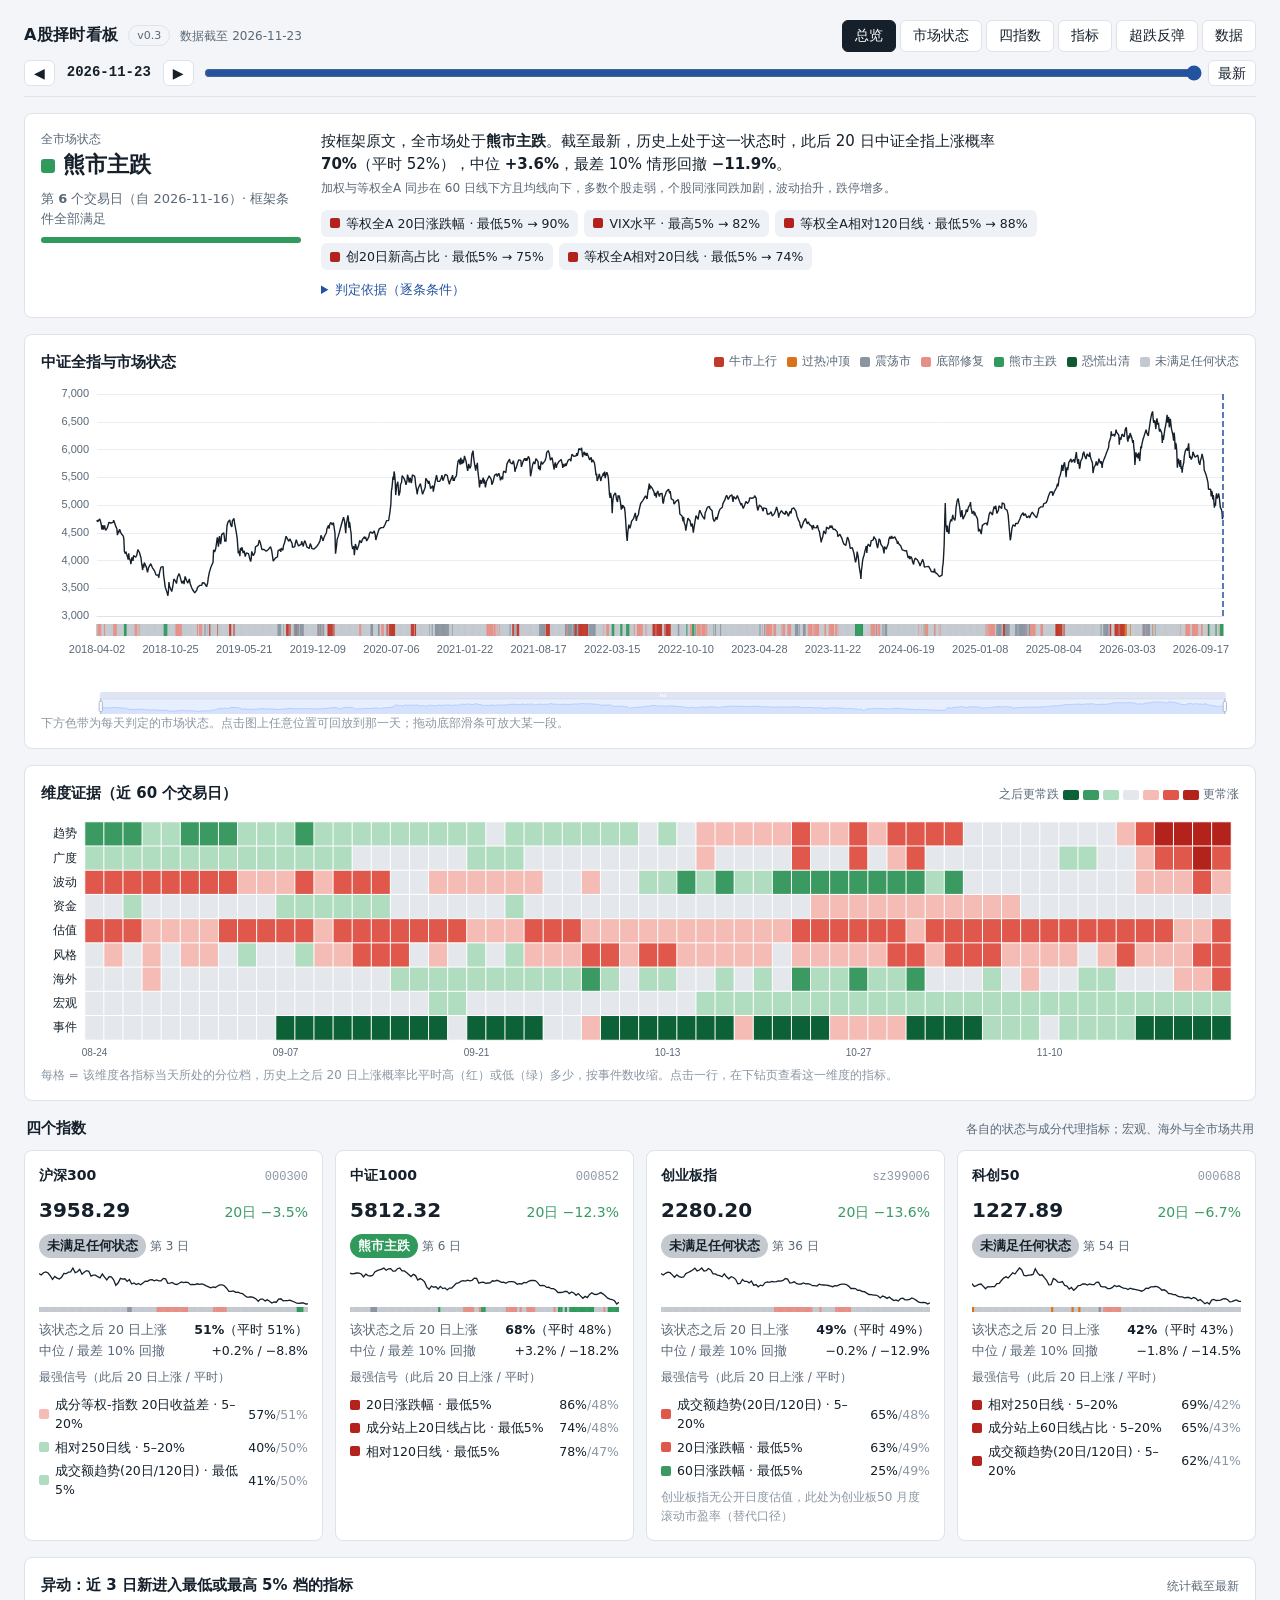
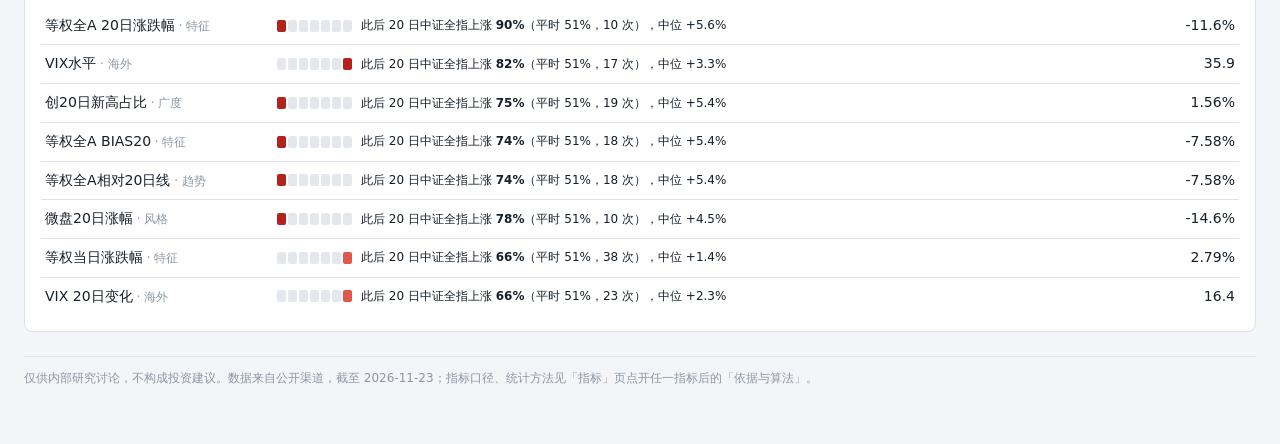
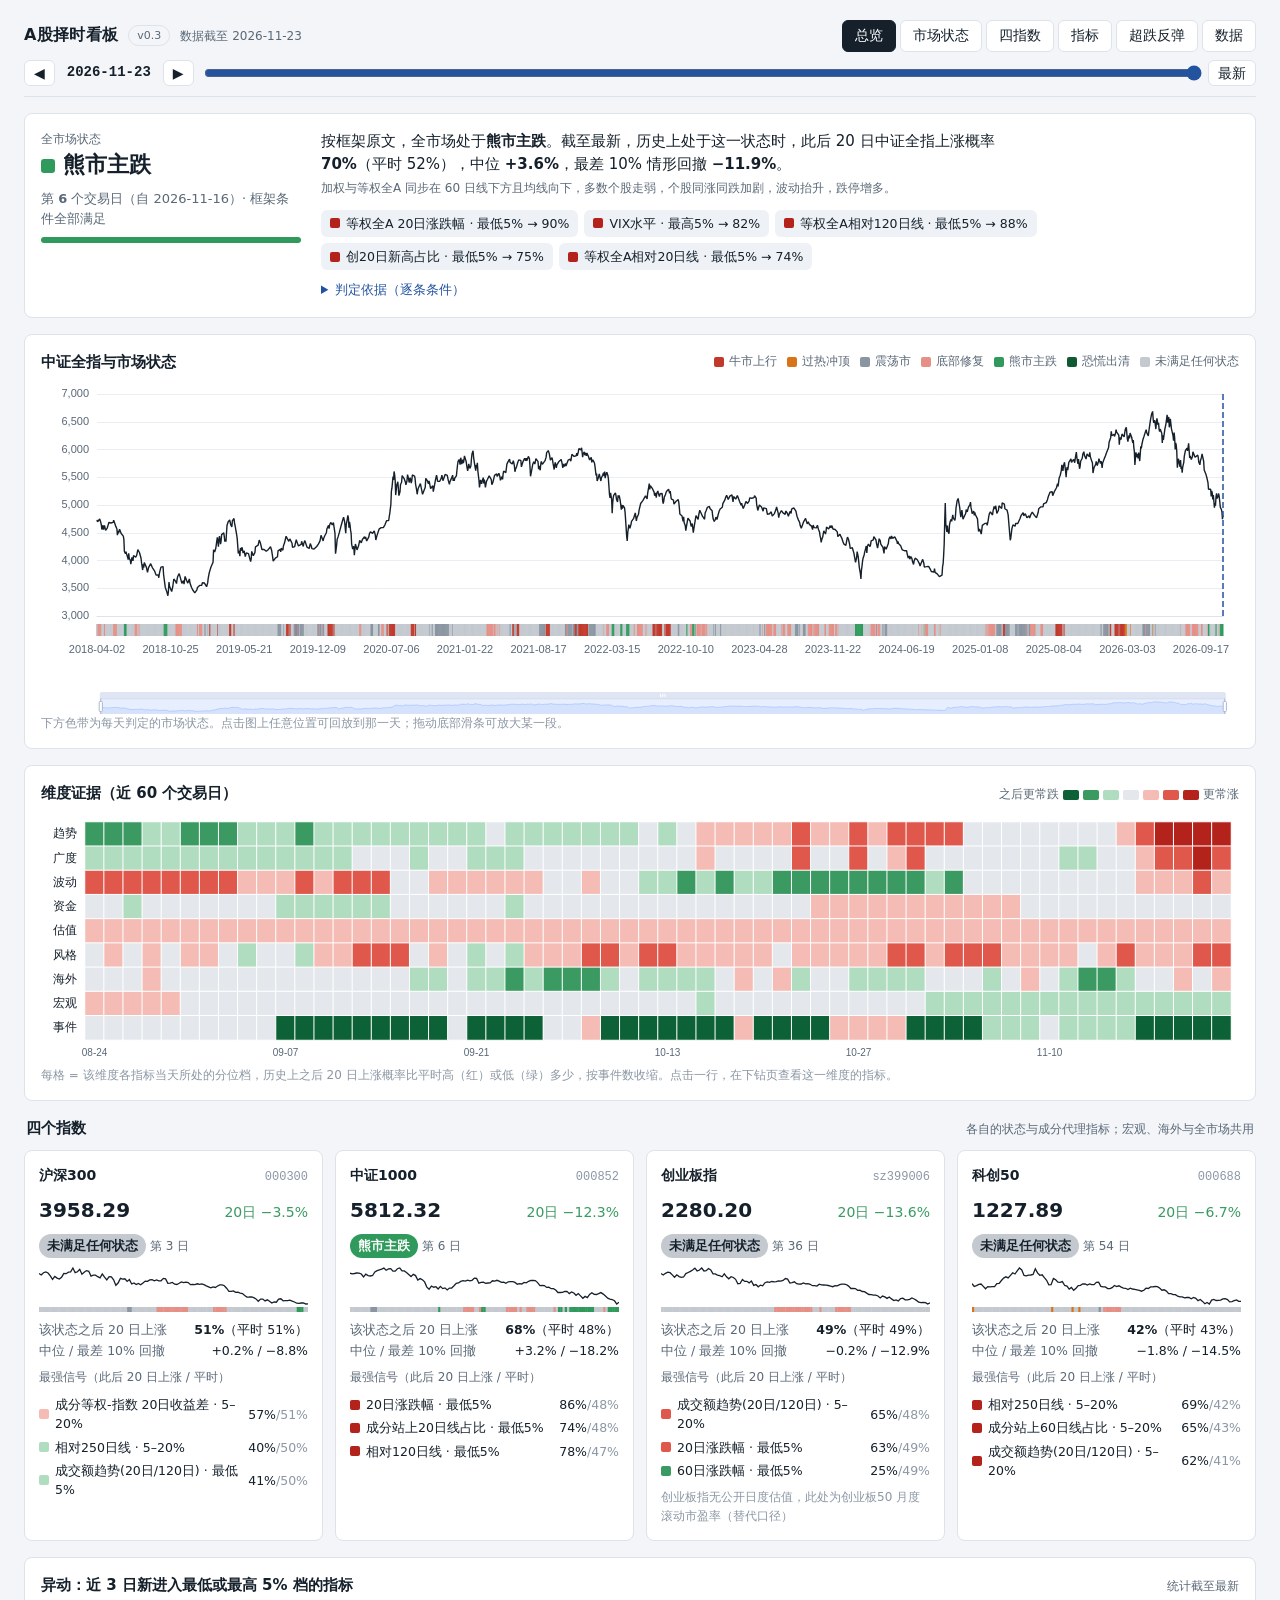
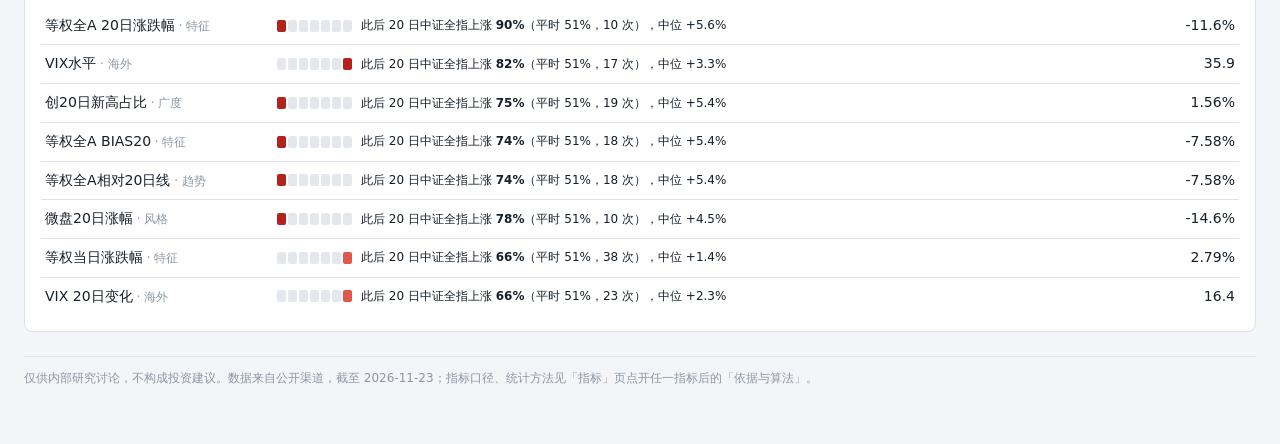
